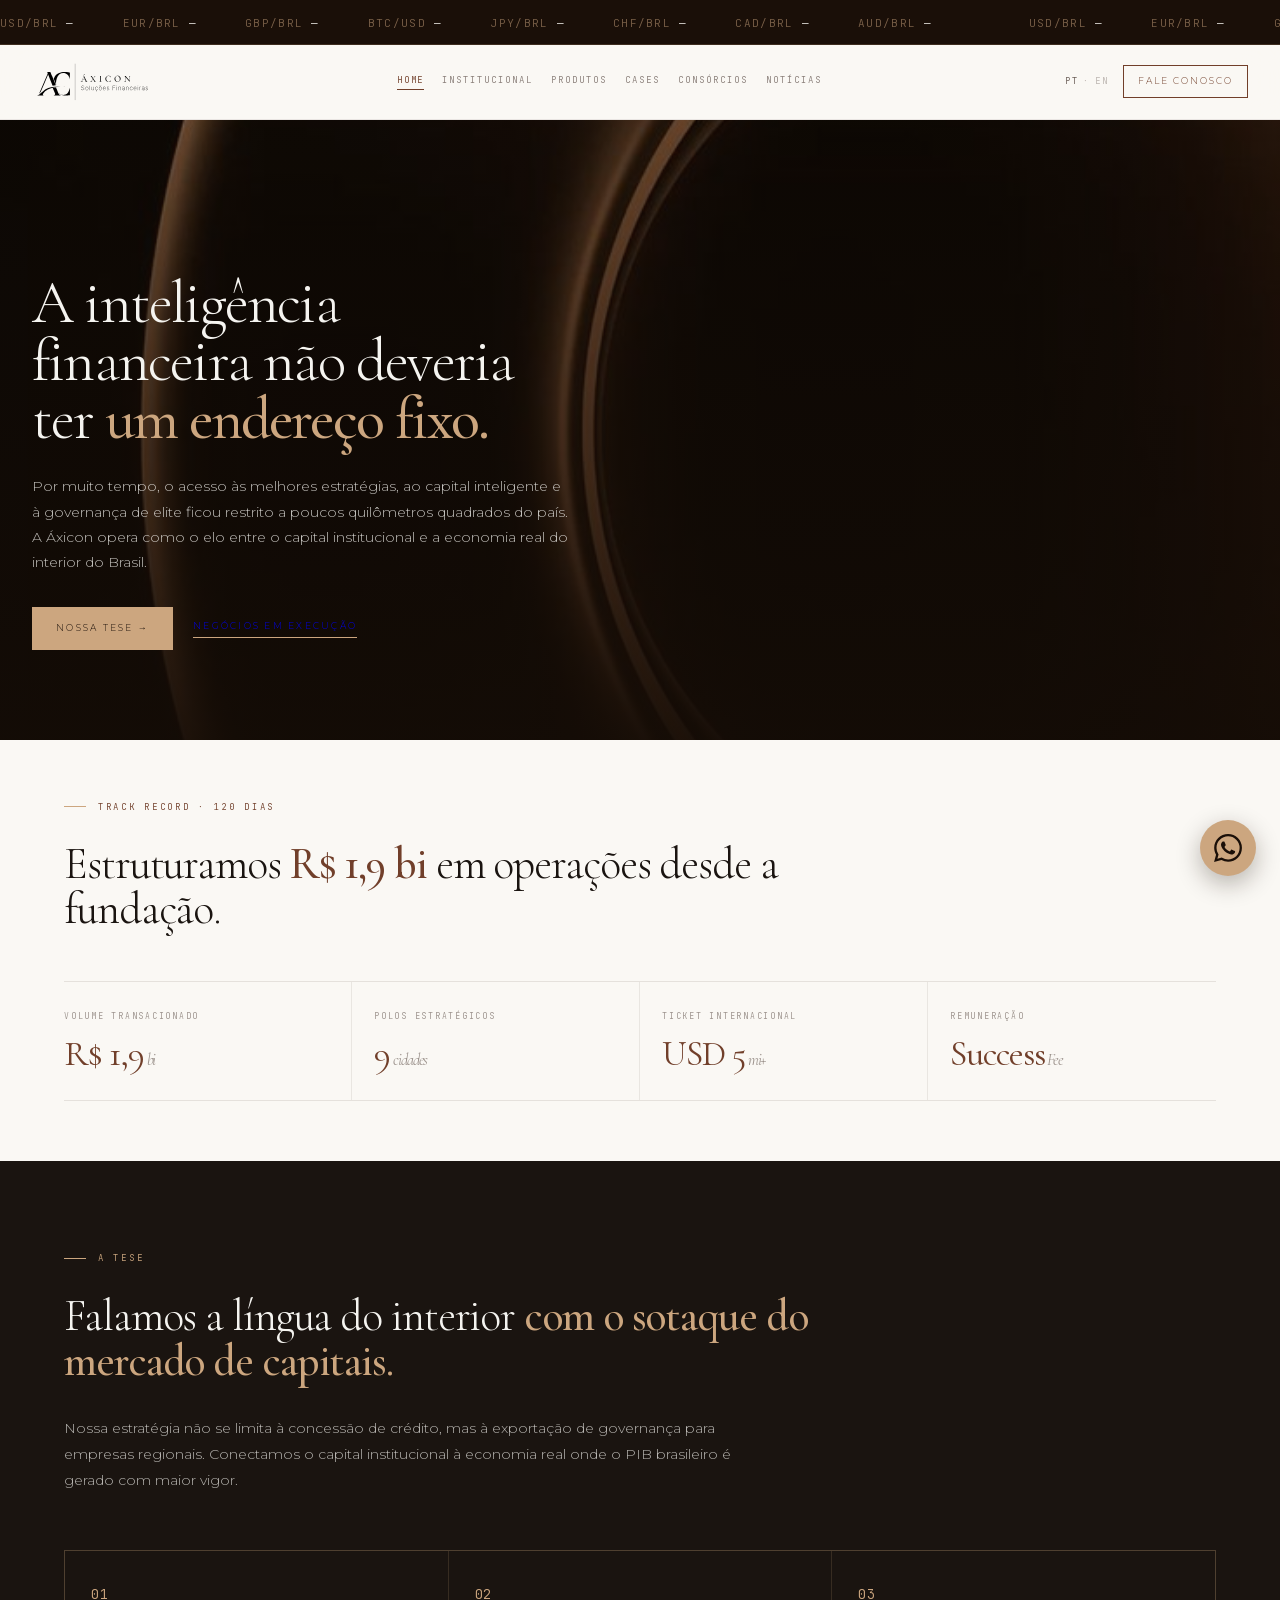
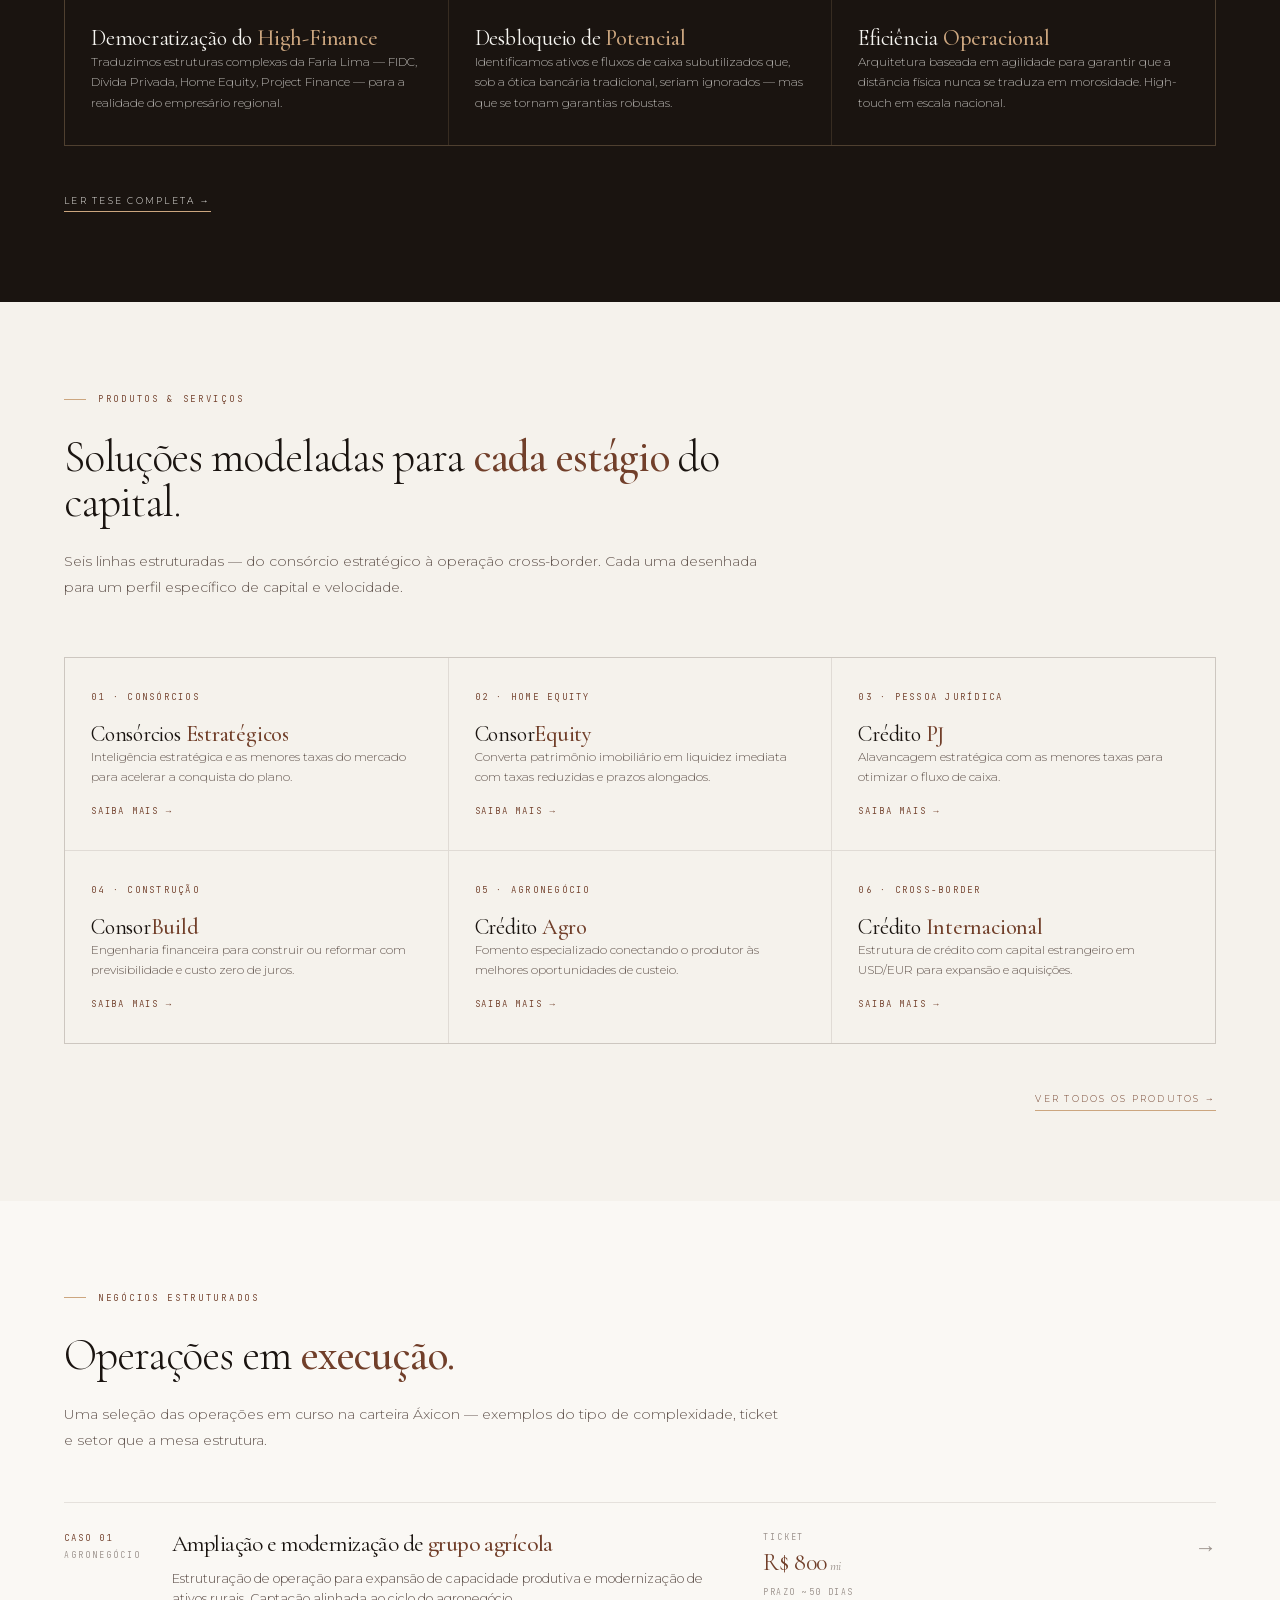
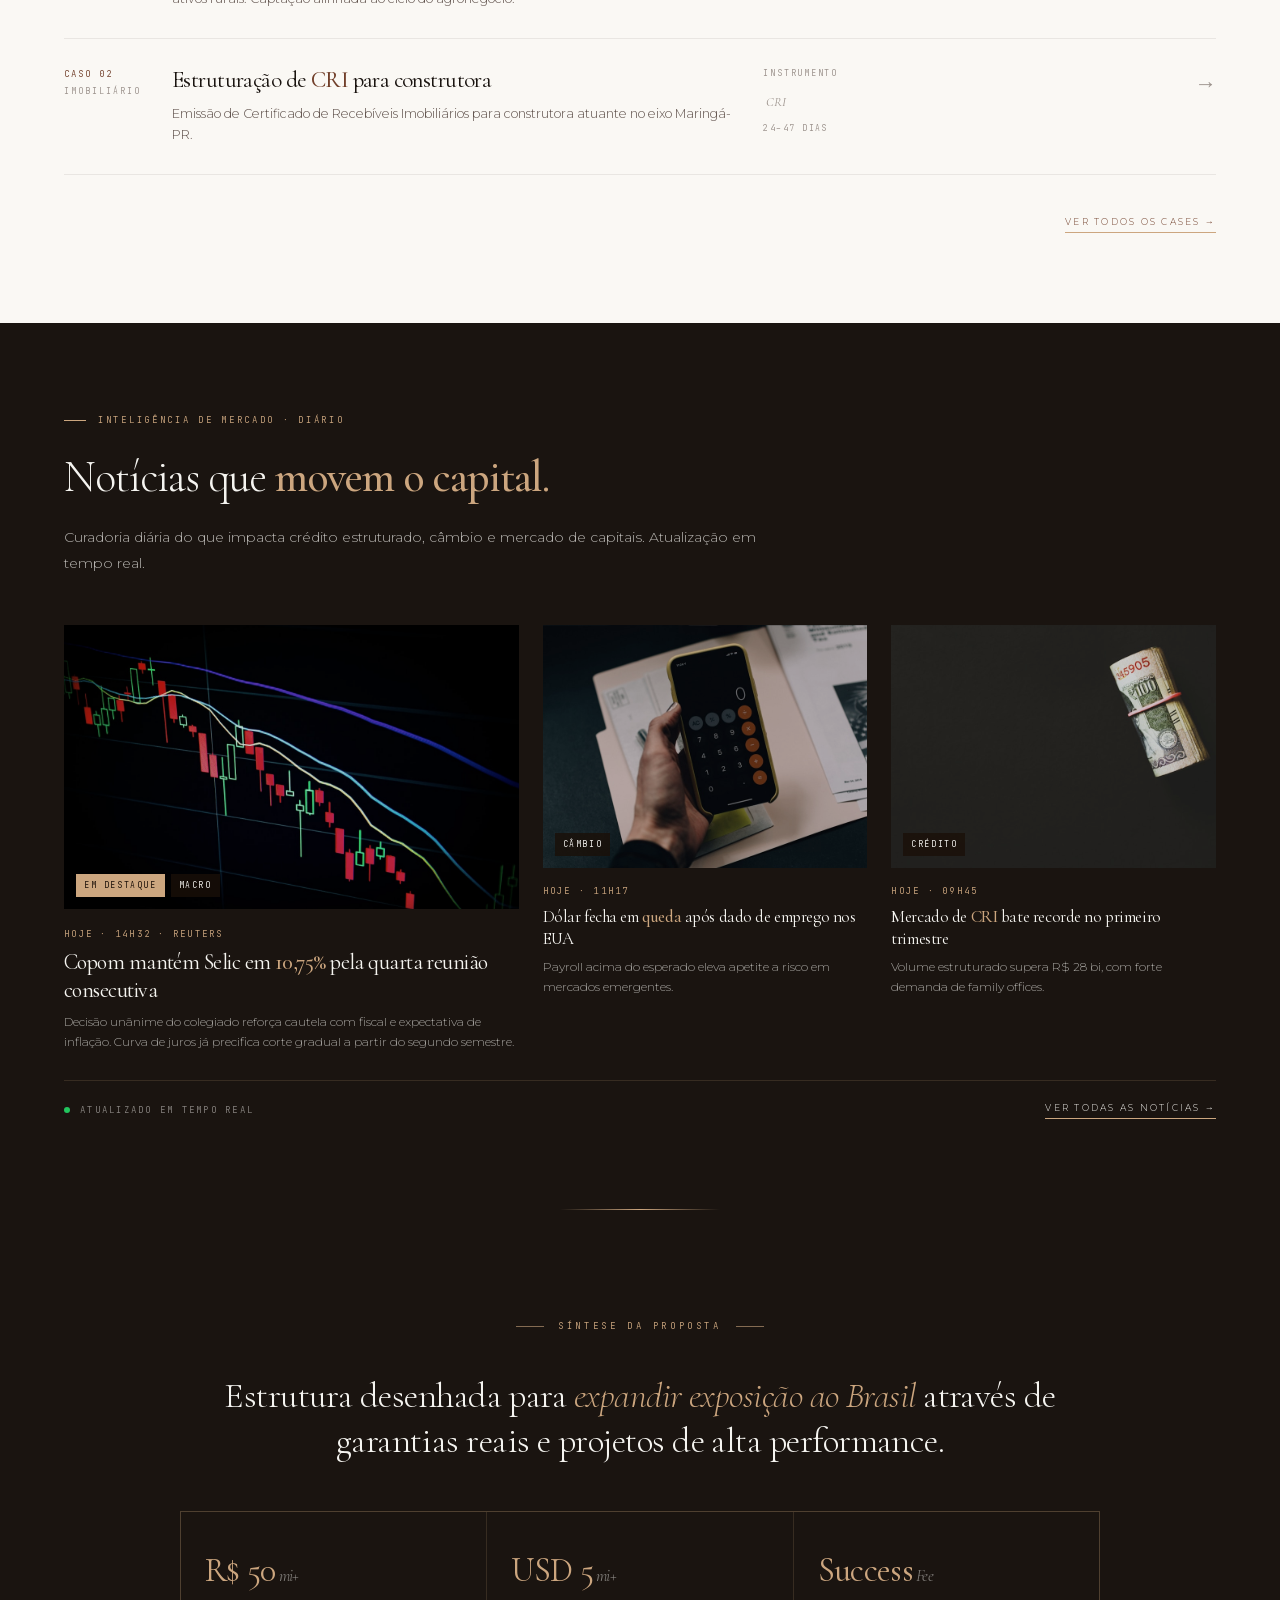
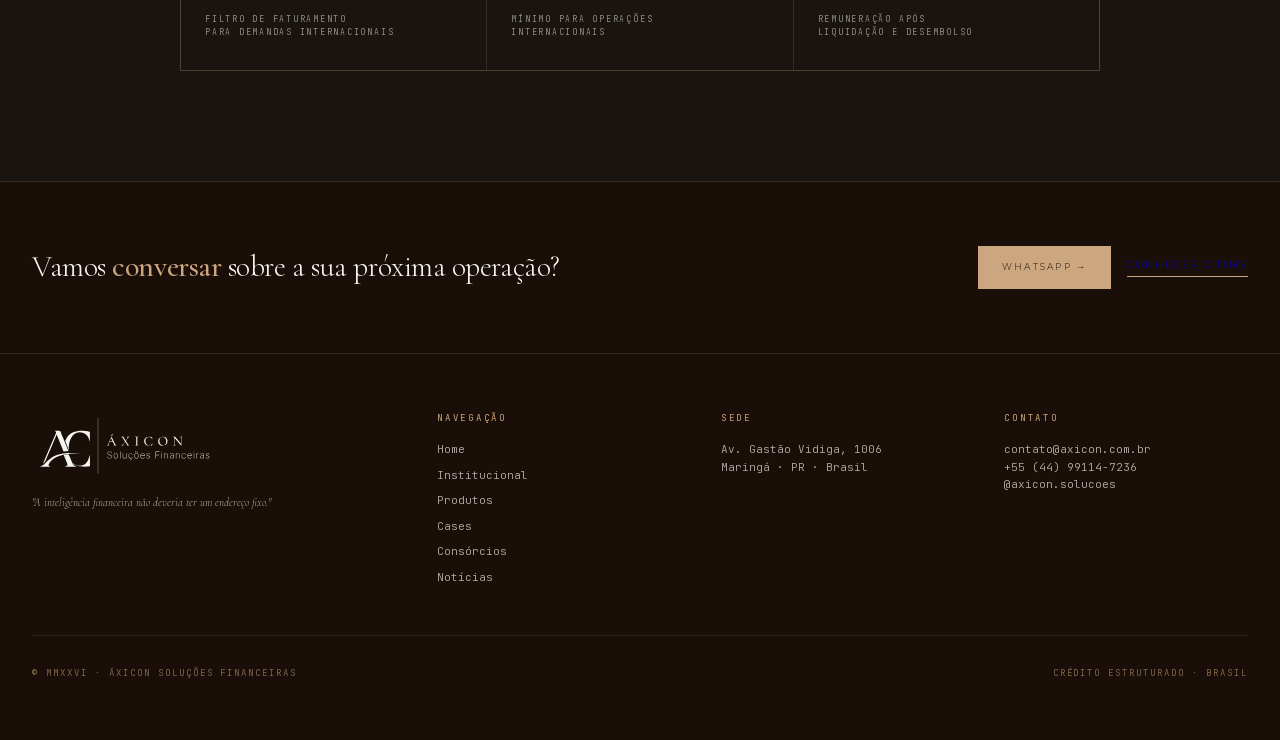
==== index.html @ 27617040 "Site Áxicon - versão inicial" ====
<!DOCTYPE html>
<html>
<head>
  <meta charset="utf-8">
  <title>Áxicon Soluções Financeiras</title>
  <style>
    * { margin: 0; padding: 0; box-sizing: border-box; }
    body { background: #1a1410; display: flex; align-items: center; justify-content: center; min-height: 100vh; font-family: -apple-system, BlinkMacSystemFont, sans-serif; }
    #__bundler_loading { position: fixed; bottom: 20px; right: 20px; font: 13px/1.4 -apple-system, BlinkMacSystemFont, sans-serif; color: #666; background: #fff; padding: 8px 14px; border-radius: 8px; box-shadow: 0 1px 4px rgba(0,0,0,0.12); z-index: 10000; }
    #__bundler_thumbnail { position: fixed; inset: 0; width: 100%; height: 100%; display: flex; align-items: center; justify-content: center; background: #1a1410; z-index: 9999; }
    #__bundler_thumbnail svg { width: 100%; height: 100%; object-fit: contain; }
    #__bundler_placeholder { color: #999; font-size: 14px; }
  </style>
  <noscript>
    <style>#__bundler_loading { display: none; }</style>
    <div style="position:fixed;bottom:12px;left:12px;font:13px/1.4 -apple-system,BlinkMacSystemFont,sans-serif;color:#999;background:rgba(255,255,255,0.9);padding:6px 12px;border-radius:6px;box-shadow:0 1px 4px rgba(0,0,0,0.08);z-index:10000;">
      This page requires JavaScript to display.
    </div>
  </noscript>
</head>
<body>
  <div id="__bundler_thumbnail">
  <svg viewBox="0 0 600 600" xmlns="http://www.w3.org/2000/svg">
    <rect x="0" y="0" width="600" height="600" fill="#1a1410"></rect>
    <g transform="translate(300,300)" fill="#CCA67F" font-family="Georgia, serif">
      <text x="0" y="-30" text-anchor="middle" font-size="160" font-weight="300" letter-spacing="-6">Á</text>
      <line x1="-80" y1="60" x2="80" y2="60" stroke="#CCA67F" stroke-width="1" opacity="0.5"></line>
      <text x="0" y="105" text-anchor="middle" font-size="14" letter-spacing="6" font-family="JetBrains Mono, monospace" font-weight="400">ÁXICON</text>
    </g>
  </svg>
</div>
  <div id="__bundler_loading">Unpacking...</div>

  <script>
    
document.addEventListener('DOMContentLoaded', async function() {
  const loading = document.getElementById('__bundler_loading');
  function setStatus(msg) { if (loading) loading.textContent = msg; }

  // Error sink persists across replaceWith since it's on window, not the DOM.
  window.addEventListener('error', function(e) {
    var p = document.body || document.documentElement;
    var d = document.getElementById('__bundler_err') || p.appendChild(document.createElement('div'));
    d.id = '__bundler_err';
    d.style.cssText = 'position:fixed;bottom:12px;left:12px;right:12px;font:12px/1.4 ui-monospace,monospace;background:#2a1215;color:#ff8a80;padding:10px 14px;border-radius:8px;border:1px solid #5c2b2e;z-index:99999;white-space:pre-wrap;max-height:40vh;overflow:auto';
    d.textContent = (d.textContent ? d.textContent + String.fromCharCode(10) : '') +
      '[bundle] ' + (e.message || e.type) +
      (e.filename ? ' (' + e.filename.slice(0, 60) + ':' + e.lineno + ')' : '');
  }, true);

  try {
    const manifestEl = document.querySelector('script[type="__bundler/manifest"]');
    const templateEl = document.querySelector('script[type="__bundler/template"]');
    if (!manifestEl || !templateEl) {
      setStatus('Error: missing bundle data');
      console.error('[bundler] Missing script tags — manifestEl:', !!manifestEl, 'templateEl:', !!templateEl);
      return;
    }

    const manifest = JSON.parse(manifestEl.textContent);
    let template = JSON.parse(templateEl.textContent);

    const uuids = Object.keys(manifest);
    setStatus('Unpacking ' + uuids.length + ' assets...');

    const blobUrls = {};
    await Promise.all(uuids.map(async (uuid) => {
      const entry = manifest[uuid];
      try {
        const binaryStr = atob(entry.data);
        const bytes = new Uint8Array(binaryStr.length);
        for (let i = 0; i < binaryStr.length; i++) bytes[i] = binaryStr.charCodeAt(i);

        let finalBytes = bytes;
        if (entry.compressed) {
          if (typeof DecompressionStream !== 'undefined') {
            const ds = new DecompressionStream('gzip');
            const writer = ds.writable.getWriter();
            const reader = ds.readable.getReader();
            writer.write(bytes);
            writer.close();
            const chunks = [];
            let totalLen = 0;
            while (true) {
              const { done, value } = await reader.read();
              if (done) break;
              chunks.push(value);
              totalLen += value.length;
            }
            finalBytes = new Uint8Array(totalLen);
            let offset = 0;
            for (const chunk of chunks) { finalBytes.set(chunk, offset); offset += chunk.length; }
          } else {
            console.warn('DecompressionStream not available, asset ' + uuid + ' may not render');
          }
        }

        blobUrls[uuid] = URL.createObjectURL(new Blob([finalBytes], { type: entry.mime }));
      } catch (err) {
        console.error('Failed to decode asset ' + uuid + ':', err);
        blobUrls[uuid] = URL.createObjectURL(new Blob([], { type: entry.mime }));
      }
    }));

    const extResEl = document.querySelector('script[type="__bundler/ext_resources"]');
    const extResources = extResEl ? JSON.parse(extResEl.textContent) : [];
    const resourceMap = {};
    for (const entry of extResources) {
      if (blobUrls[entry.uuid]) resourceMap[entry.id] = blobUrls[entry.uuid];
    }

    setStatus('Rendering...');
    for (const uuid of uuids) template = template.split(uuid).join(blobUrls[uuid]);

    // Strip integrity + crossorigin — blob URLs from a file:// document inherit
    // a null origin, so crossorigin forces a CORS fetch that SRI then rejects.
    // The manifest bytes are ours; SRI protects against CDN compromise, not this.
    template = template.replace(/\s+integrity="[^"]*"/gi, '').replace(/\s+crossorigin="[^"]*"/gi, '');

    const resourceScript = '<script>window.__resources = ' +
      JSON.stringify(resourceMap).split('</' + 'script>').join('<\\/' + 'script>') +
      ';</' + 'script>';
    // Inject after <head> so the DOCTYPE stays first; prepending the script
    // would push the parser into quirks mode. DOMParser always emits a <head>
    // (synthesizing one if the source HTML omitted it) but may carry
    // attributes through, so match the full opening tag. slice() rather than
    // replace() keeps us clear of $-pattern substitution in resourceScript.
    const headOpen = template.match(/<head[^>]*>/i);
    if (headOpen) {
      const i = headOpen.index + headOpen[0].length;
      template = template.slice(0, i) + resourceScript + template.slice(i);
    }

    // Parse the template and swap the root element. Scripts inserted via
    // DOMParser/replaceWith are inert per spec — re-create each with
    // createElement so they execute, awaiting onload for src scripts to
    // preserve ordering (React before ReactDOM before Babel before text/babel).
    const doc = new DOMParser().parseFromString(template, 'text/html');
    document.documentElement.replaceWith(doc.documentElement);
    const dead = Array.from(document.scripts);
    for (const old of dead) {
      const s = document.createElement('script');
      for (const a of old.attributes) s.setAttribute(a.name, a.value);
      s.textContent = old.textContent;
      // text/babel scripts with a src: fetch and inline. transformScriptTags
      // does XHR against the src, but blob:null/ from a file:// origin is
      // silently dropped. Inlining makes it a plain inline babel script,
      // which transformScriptTags handles unconditionally.
      if ((s.type === 'text/babel' || s.type === 'text/jsx') && s.src) {
        const r = await fetch(s.src);
        s.textContent = await r.text();
        s.removeAttribute('src');
      }
      const p = s.src ? new Promise(function(r) { s.onload = s.onerror = r; }) : null;
      old.replaceWith(s);
      if (p) await p;
    }
    // Babel standalone auto-transforms type=text/babel on DOMContentLoaded,
    // which fired before we swapped the document. Trigger manually if present.
    if (window.Babel && typeof window.Babel.transformScriptTags === 'function') {
      window.Babel.transformScriptTags();
    }
  } catch (err) {
    setStatus('Error unpacking: ' + err.message);
    console.error('Bundle unpack error:', err);
  }
});

  </script>

  <script type="__bundler/manifest">
{"9bed3dc2-58bc-4b67-a94d-2f59e9dcea63":{"mime":"image/svg+xml","compressed":true,"data":"H4sIAAAAAAAAE419S7MmuY3d3r8io/amSDz4cKi1cG5qcWtbi9qNPRpJMbI0MeqYlv+94xyAzLw9MWGtqs5lJpMEQRAEDvn99m//8Yfrlz/9889//OlLV/ly/fH3f/rDH3/+6Yu09eX6jz/9/pf/+de///SlXvXqKhf/+i9/+vOff/ryl7/+5fdfrr//nz//5W8/ffnjzz//2//4zW9++eWX8ouWv/77H34jtdbf/O0//vDld//tt//2Tz//8frnn758k27FXa5lxVr/KmOUXucH/l1m1/JiQ75K17JG//j89I9vMmcZS65WRzGxG3j5wZfMVaoGdvkER5P7jVfF4/v1eT1VT1bbpuXfRxGLVzqgl9V3DbdMK70FnqhQS/eEfFlLnRveMqWo2au4Fcv28O16iln5WEWyNn57zGLZqjHKZDvmjf+PPs/fR7Wnhy9MCbwwBHReTfmdalO+Y5Y17VW+zvMqky0WC9y038BDgHtZTVi+emDP5wM76r3f2EIA8bqVPt/VK/7+IX2VJfOaUmTIh4xWrNs1Fir5kC6lsW+t9G639JaDIWWgs31LW0u3+cJW1OV+sBcdneWTuJeG1nUpPXH3fkNJ9+g1DA+U9S2s3kud8xFm70dYu1xlnrF4QQ7VC3Moz+vzVfW8pXvxlkrcIbhHYboWX/IoVBf2bOtbb2VrH1+ubNfRVl/nbZb7LM+7PorZfKr2fl7mp93zZfzf9jS78f8pdv4++tPBB7L/D4R0znspvFNnCte9zLdwvWdjITO0Vmro4Vz9Bo6ne3EMrc9iVBUvS/[base64]/jSGQUg2Li8Jmjwqrccswzp1RIYsLEJ+ApbkEbXY+ahw7ZyNHDXM0sp+VaxWMJWoYHPcwrQKUhhUKNlrpYZWdD4YN1jImW9cHHq14H71KeWAyhGi/puB/fFPRYt44h/B/nYNziP93P5PojfGxN3a5nldjpJ9qYxqpWJG2XuVWxgis/VLx0jQeR5+BbWqYQH7dS/cV82x+gt7vN9R82pvHrOvxuMggdpcPraus5jD30FrA6u2alfNC62RTYf3RNLQ4oC65FUYacHIctHrpqwH6wMNWunrCG9DHp1JXvstXD5I57xesK5/lq69KP/B1d9ZfDe8MSn3M0pqw5bXxc1hXAE1GQnYTUtmlrZbp67zbpFhAqLY2L7XqNebN/67FljQvzcZp4wPZgwdaPBuvRd9PhSGZZkWOoC5tWvogxAg0LSp8dnTUK2WFFCe/KmUsx4BkuxOhjw/q+ejShZGtbJJSD2YttvqHyiydSmalNqjRSqWjgblUa1GqUazTqq20sc46rSqlDj/rtKqy/0fH1Youf+aAGkX8LrfVzhR6Qc6wF+YMPK/PV9Xzxmedcwd/lzIt5g38K2DNebWg+bJK3+XVPjAz5lq7nDNJ9jdnTFNjF+drSs8f36CTpwFYvFY2DP/3V6NfmJ16YfT5vJoiqb8SGfy3x4xc1P/RzgKDCTDczwIElV8sj+UJSi41h5gK0bI+gYv1oW0W6eNaWlogqMuiH/cB7en5sAv0sOXHlH4LsNbBymk4DoZN6PeDe9iKJtmY7EzTst6dbWjkq7PNStN1ZPWCFOULU9Tn9fmqGs1Wzrz4uzzDM6PJQ9ejH3UWHevRj9opn6Mf1cucL/3CVPFn6FMlfnzTtkqdei0poWWYOFNz6cBgNZhfpe3HSj2u2Yo8oMKS3xtirnOV8TLC3tFqiJUq49gU0bL0sbaibGuaowfRVj2QenFefVX6ga+nkaK1lXEMKCwPzIc/1jan1ra2WmMVyVKtZYVJ47saqrStLabwWLS2ui0h7cmQp40PZA8eaPFsGlD2/VQYklHZy0aUtmKwxatUibY1IcQCJ7PM4VwNGyQzSofNlNJkcnw0hnJ6/8Awox+L7urHe9R/fFNfZXpMvoZxPzg8NuClgeGCa6+lLuV8gUMFLDMm9xAWdw1dZLN7K81CV9u0G7iv0E3O/Y5Ov8xx1zLs5ZJ0TGP/VD6zfujaC1JrX5jT7bw+X1XPG58dLZ2o3spq45ku2BjZyxxjuzD9mW4On9Gf6eb6+X3Htj+/6VKqrPimt7L6/ntLqWY7X5j9eGF087yaUjjVppRcS5svo+R2yillNHnoMwrupbXXKDk8uWcQ3Usf4xlj97JqGGzsDNR7qU33BumFqUPfZysTyp9/xjYfWpm1YFuf38RHEFSA9mcT4MHlw2jh1v7sALyLjvZH/+CJ8PvR/T1zUjp7XqXwTmmINqfkgzhfH8jZfF59VXoUYFsc9Esfq+GjVNdjU1J7tsXxWWZ7la6youV8F6o3H/8uNRYWJxV5zKPzu40PZA8eaPN6Xou+nwpDMph88/H+etullCqm7hpH5pjZMUDVOye6qqbHTdjw7ipzhBVZRp9O5do2ZbYczAPXtO+pNT++Wa3hFw6EAW+rWNkl4WXwQmbsrFu/bPv0EYEwxqCEgkThLIbN2eR+0uoqQxgqQrVo2iRY/bIGeyZ0TeskbM5euvYbUFiIrR9Rn9lJQmq3eP8AWGIXttoeLyZUj0cnYledO1vArp3QJh9GcwGjCRqP5jfVBitiP2cZjYZ/hRCs7d3JBQHm9oCqsMZealGqCxKjiIigCnS6Mbircc3G8g61WZUexYwAh84VrgGXhFsRIBW9EBtFITbtfs0V60PCJWVovw90Rsf46mjX4jChXmwhWo0dNz7r9MX48qVLODbQEAQQdVmpIwI1sGKrZ/[base64]/v2tn4/vpmdKC+NtZlyjUh8mdWMWo7QJkW1EW1pcps6XcPtx5kajS9kI1AplTKo5NDYeRvczdUhG0TZTCtt3MJMe5CijnvDuRgIxKtIK8wI+5sqFQkxSbRbndHUGdE5U+zDubuHddMVUc/FoJ5ZhKixtEFZzKnuW0IW+Yq9PnjlDm+XukJfIVzMJ/cIs9Fy3+aTwsQKZJdhATJmEtjg3vi56dEIxMmbYLxhsgAxi1aNNm0oiAreB3rpLEOMYU3MrMvoCwtFPGC7EVdeEaWl3YGnsOPMmDtukeHptIbmcKNifNn7/fYe/0/6AYV50jmwArZSAehCorbIh3RGNSEumcdI3Ph4mlook0fEWGOO+6DGYh6pzCPNtbAAACGmu2IDfaChc/eBLfsI1+aasxg/Aod5dq5BGLLVuf9krcZhhZPAIcP2HmrjK4a+U2nmZTYRnBxpUMzLTEB1Qh27TGF36XB2ThfMhynRTO0cumkxdApdgAoonyVa2BfYvZEV5dRwSn3lWqKdy+BaBao/YgQlVEcXnQFOR2uRWHS4HTG5Y3AwZuiF6jN2n0b2xzeDxCoF0Kp9GCyTh3vzfcdB9h/pXWG8oc6eyTYIAytxz2UAspqzzNrPlsAwuftJBl6GAbQnOQjc2qfiZif3+obYz7wxh3O/PV8Vz9vgd7TID6EBPuxsq4Cb9LMtgxD6ODmoD5uI7J/y25CNzQ7F+1JWlay7lcW6IShs/86f51PlJ8xevDA6ud9MEZxKU0ITwfdXMRKN8yVg5EDmawCwH3qNT4zxM34bc3y/x9j/+ObwSZedNfQTnvMiDpHSpwKunrjP2+EOS5iVeQExcjRpPQFDCbBiUtGa04rSZMxeWuWkxJfQAZSOcATZX6GSctYgZbWM3icM/5TSu+ytByV74s5A+OyrcKjlluaF4OS+IKzj8+pT5we+ParsDdvWFMDJdnZ93sfM29Wxx2O+3pzsMSCmKczYiG/BqUaVN/XUJP66TmU9NNiizw1GDApOb4DyWPtD7DJWG6UhQyswW9aOiHPEwsmp3j9+pQD/SSP4fF3H3f0+FcvD/iuE5P1yjDA/AUsJ1KbkUN4OfR/sB5YOh/u1B+tyOF8nmQIks78LaZo4dC+EoXtBiP559anzA5+O4CHkj3Y98Tl2wfreS1NZ29w77S2GXQoHW/p5FzHWZnun7cx0YPj4P7524b8ar7B9D2TrH2jxbH6N/d71hVBaoyk6hdGyDIQciHH5vodx02z+15//6X//65ff/fY3INF84tIMOLXrasgyZEJ0Ya4iuzCdmUXtKId31pg/xYa3KfzMcSO7Ksg6yCpz6RXJRiE2w/OYzmvjG+yC2uarHBHreL6TwSClwdBoLXUoCRWCMJlWTnxkzbGJQ3tqX8RVJNqH9oBw0KL9iK4AM8tOd/IFrWiNpPzGqw6WMyiuSEbE60zaq5dlzucnlhkFVSGS+MwTYcHujTieh5sf/JGKSKIOphKB3QIjssHusnxGAhgRRQnsTF5rUawVCjvrJGfURbjG+ojMN6SzytBMfaN5VmnmMTpcLQzprch+N4TgrJbe1w3M0TLEVBpH25E/sFbMlEnwim2bMaBFekHH6MAlQn3Mjg/iNYVYEfY1LV2R/BbG9JsZw7vAZGDAJdf+Cc/Z7wfDVRwsj/ZAPMlngDbZQsQ9iBHY+nstkQVnEs+xX9boLdZOh9ApnNXxsJQWHIJJgAGHYBc2eYGDmDNexVKaxeMIWnBcoXbwh+uiXiw01BtnOckfUHNHFEZJDlEKYnHXAfLIgJraJDkNWFG/jWLLg2wCvbRe9CveHgrtQ9hP+JSggw5nRlhLa/HV3qPWSSYEVu34qqtSO6F1aFUdI9hJoJ04IiehfCOkicwiZDAx2uiU+ktGxEFGQobplCPB3+N9CeXTqF1Xu4/psFWWG4cLuXhgxVyA8iGpBJkM5+Ay6WXgDgXRhSEF64wAP9iRxbjfGEpJ5YA6mBXVqH/[base64]/ykEO0nh/UjMW8imonqy2VdbIRaHnQGXr1oqBRnZH6f7TSjA1wqR8WBEOJJPy/liNkM3XXONA/URUo8Ws7uBSepi3wKRajh4KvTA/4F5KKHwD5QtcyxUTxGBe4eiE/mIAR0Sroa/LNKiXGFADc8VIvUQYD/q41hsrltD7wY0O3nkfG04owK4fa4Pc+XEEQrCO7qZpL9VfTcc2s4/7dA3MghEcVHYdAZ0Z5C6KJvANOteCwTrlWChf768aGeBd/wJnaT3fR16Q63K2D0Ef2JZsPOLGMPTs27oE+3zPrr9gSmbDFNx+eQt2170Fv7+9B2a3bQ/bbvsZ1uzbGfbs+1GLT2rz1iM6IRQWo2CeTgn8eAnLN7Cszgj9wuwK2ldzVVz0/dA+BAFg+PAv8JyhSGwf+sNVEJu3RdmSA2Vgao4X3uLaGHHDfj3vI9Y3n/p1FRmTY0dKJ4IZUDS2L4duntbD5fF2n87BEGG27s4rqHtvTSLmJJMxX+XgP77fRwhJXvVDyvL6fCvdXq2bMGH6tB7zAHSz3Ttki7o+vT84pXNwSo/v90e6qB/929LH9/U1OmjfXrYk2z+ewZ3GfNcz9tn9oxufdAf0GgkfRhjb/[base64]/sFWY5m2UE8vsjPxbcmqRaV6yT9Wg2MPR7aBncRQ1gtLFxfKN9q0MuY/fqVWvz4pjpKpacXK51qJlTSpIFUJojXcICUJBKYeZpEJMU0Bj3810EaCS3wIocLNBKrIUvySJB9D8/MIS2s4x5TbJFns3FMwQc3Zuvj/djGwBVi9S12PW7K1tRtEnqw8+BBcrFJCgyD2liMxiKdTjQWL5uoDymts7hdlI7Os9gpkh7w/E45MpXpXDW7FNupFXgMvdXS+8f3VC9g+GTAE9JEAiIX4w75mEbUTQdp9sC6YpeHlR7Ycxvnpl/xfjN+ZoWDiNwtIMO5Oor6YqtI31YQ5TDGUNzHQ0SvdMoxvEcn0jBDKtPtVW5lzCgf2ijVmVK26mQWrRgE0jVU4oAL/[base64]/CmaIK3awbIdxFQWrY7J4cDAsdXNjh87fDw7OGt+Hk+HRXg4e1yfMwJ4zXohXWgQBW8tnEcHzPSwEMNhbGix+PM/Xe5nUhcEdB3uNuAw+h7HXkbrX4ePwc8LudXrpwPF853AQU5dgpu+nGNm08RqFoOii+jFDGmGtkWFqlN7k1OpB9XSlylPVYZ+A1T9+NWig74Frb89yARqVvIYdH1J71nPX4z2D3TRz1w/vWjP6sr1vYBU53rnaKn0vFjDmOV+3d//gXCwObmks8/3cFp36Y2dxPp8bj9O83Jiw6blpOd3KTc3p9l4Htlj2OoEtub2KF8n65/UOEsd6qgclsMrz6R6M9dM0xJjSs0XLGdsbZ08EbKJnU/TgFMzBKbj9/hbsrn4Lfn9+D8xu3h643fwzsNm9M+jR+6MTn3TmrURpQBGDaI/ni/paOkXwjEn2ano8Z7Qn/S/41eSRweVKvxvNj/hK+OXsznj8dnSXefD06x+8xbVx7Aue92PfcOrPfUXw2NbZd7B5qmdfcpqf+5bTvdzXnO7v5fUoUy6/YC56e5VbZCrP+0rf8ak/6Ezn+6AStlf7EOWkk5Htx0RYz64PmO/v/h+c8jk45Yf3uQtN+cJ3X/bIH9+v8xkftE9e44f222t42b9n9Hf3j3Z80h6ok0RmVlvx9cHPI6lIhklwLLGiIUgEt4DzHDZRkNcK+iafF0T0g19LogM4z0H2JK9B4GI6pc/QaeDgtnZ7leMsYkTAOlw+0gwihDXhvWDhyQjXgkuLs4MjPo8Im5KlkCGuhuaDpJR5j+B39kDwgQAXliNkQbB6YhkagXGsADj2xJVnOKB7FRugwNRFpul3ObIkNYSFuDowl0c43muQlRnxPAbgdGctBEcYQ/Wp6hBG++BM2bKAJiM4PqP1Hm9zs4ePuxJLjRTOGEkB5TgK3MYdOccwe+BIABGz65FR2eUzMy6NvCcyY2VkfY2CtRkJodac5S0kFWoRiRqqDWchjGVIxnrMUp6QReN7qOlqEYusyXkG2ZVqVqO8zRDV5CwxJPk3jiWmz1c5dsapprMRx+qFVSxmFfw6tq/rM6uwBcpZ9syKH98UacUxn5V79OBgbys9cDRrPhs9HBFMo0zXYUh4qR4xMUWGRTKo2QK3+cTWFEF6DasAvh9wpBg8rMTBiqzs/WBM23ie7++t3q5/b/XwfbVnqzd2Qiy3ejjH+drpjVj7zk5v9CKZzqS4cKDS/FnBcc5M9VWOjEms+DL1UlCDLN7vcNJ5uj6MODc94J+1WOI73O8pTHuieTqFnD8fucTDKiEaVGMnix0jMA96wd1FIGSCKBUJOQSdQAusI8Sl9Y2l9Na+Q6w27SvFVuU7cxN1fcV3OzZd8S/rW/BjecQ34qw0+qe9s/BxpLdiT4cDJuhu77HlQzoU4hg9pI90qZKzHGsWD92R1a3PGnbEnWvc6HFi4JR78YxK83sD3NjxiG8o6+UeE1Z2SITEuRcLbTCNjXLF9mY0tpPiA9UX+cnM0ShcFmCuUaApLopPJbQs/m5lsF1wEmOvhUQavsO0K/aaoHwiLwn7iL2axyzqlhFmamX2g6E1PO/Rbw+WL+QwXlvNM2nTUwIb3t7lq8we1S2c89haiV3c7NRKyUkrcCxBv6jRHKRHqaW59UTmDTi0gvkWakXdW8/ksPLQrE1slT+glV5lZyeppaKxtIOUgue5eGKXqfl+5F0ZrsPnVrbe2LqVvVUsRjMDA46oCR6vwTHDnpMmBTROfZmwTyYODH/NcBA3cR9WwdYJpbY1bmCSi7ELc72AI3cxmFABR5YELOzi9CbffYWjhcCwkS6dbjsW27WKhQ5jyqxZpoeKY2O5kgAHDYfoQT7ubeNgl/fxKvcMBTkMDMnJLdui0OilkbHXnmRl4TkD9gUz8mAcSm73gyOriPdFMuPP+pWUfBoEVbKH1dIeY4Ysj2g8AgUYnNVJN2PwwT7Qd4raBEGIkJWHeUeUm6Ku4UQOErdhHxsnlisPXywqiscxCdCGe6TExF9w8MD1g5Etj/KaWwLoJ2nfI3Ywa8RAL9s+5YyBzpAN4nZorYTi8RTBWsFOgKJh2pBh+1K0NbgB2UvpirsInmKL4hYeHiQ/Y9KCiwCWNilw2E7BY1xxCoKTUOM0xE4PTkRIFryoWFndlSPpGc9i/[base64]/GGG2wfJZg7fTODhStPqzcC0ps4aRACER7bGMpeJkPKcdTZbh4CJ1SzJ0INhsrX4w/ZJjRtJvOVYnymmjRvo9GuKuLcxKsxYzwzMibTEvc12fOa8eA/rjm0ljrkNOxglE/6H9e+4Qvppg94yEE3YWKMcKaN8hwDlf5S5fWRuY5EjPr6g2UzLG8Ys8VZbHg+nSikjyrXXjy+jj+PHoQXpeI/YT6wYajOmAP9pZyqUZDr34J9xaPE8Mh7zpdd7H5oUs6awd+0YdbA1jb9jIibI1xo3iCvZmNj4gKdjkD59ijWzheV3DMzjVayjO+Xz656d5iU/zHxzd01TM3X2NC4RSOJpqt0WnkaZ6ifaR/I9v4MejFoyqe+QiQfkXHLDbQ+g8Kv89o1jEY66bRwFquMIIoQLPXBkRygUVf4xIyizrJOr3zTxcweNniFYj5EuOv6yNee6BO4ldDv6M5/uj8fxFyykysTh0KdUz3TGFxypGzoEGC9Yjb0tXE49joYzwzuIJjbD24agfiGXVZwiGdzlNTgHD0Pe0OSD0tDjjwa0C4vmT7ZPcKoyFx7EH90waDR4nEUnqYRs8LjG6b3xTPtNf5diZpi+ujbhZmKQaJzE0mYmwRBiOEP9guAiY55PhWHS/MYyLHZ5ZXaoCJjzW3s+q8eObvXeaY92G62YYBw7KnOFSHJV06/pl8JlnBHwwPHCpdWW62S7gllw0SAMeukUKeEG7RlL/4QpUlNfkSEy6wA8GPRnPb9yZ7cX7jJYhQwpHBeSwEbjBZ8SdOxbBL43PL5Ncf5yts9kPdwydqRGKVVP2LRLWyl0w+z7OviNkI4Fttouy42qJW8jQeYR/Ajccuxi8s6hlSsh4nDlYmNB8HLeUiIhPzAzs0pLw0BoZ6zLDpcNaCNxjKVSeEJCwUMYtJDn03DIjXwWn64W1SVh8DNj+O3IZK3jxOV9wyBOY7gqykXWxUZLTbzi70DL4iemEjWLzjW8KZAdDWY5Jm26ytxBouOTSKP3eA4LUxNFIB99G6BLZlZE5/cBo6rK9IeBgY9/CudD4uLT0wTl6chKjw/k15qKwtq5oi2QMAQYLba2RPObuY+CelVzaYWOx9+tPSIJjPZ+lHWNt41W8Ik0IM7dCcCu/RjMAuooHRgSCo70Cr30GwiPrazzBIzzcSzMzObozd/RgAOJQA+kqEW/hAQuX3DtBtAgoZBK682TDxgic5EIemvGdOcg2iNvsedBlJek1mmY+D/3UeKQ/pnzHsIKZszKzxDm9YmlGqBdrG7bJVXbaipKjioF0QknjjMzLAH0yUGGx+s74wgnlbVvjeMSob9Tkv+JE36CvE9tsHiiBoZez7aXKz9gmI1IOzDQ+ttEWM6YmqZentc7M6mQ/P9gKFlgYA1O+xmgrWQR7RIOX6honhLwFL7X7oJgT4pSo8TaP4Gjjco8jVXC0O/QTm6dwnauHcXGLPAmO51HKU/[base64]/vhLy2Mvvf2l9fKFVqyCx1dCyMLslDu27bMfX8mxu5t6fCXHtn2O4ysBM92dvpLXbQLDWXJeo9WOswTMu4PSWzr45S6hztn9uEuJj7sEzBx4+ktoo0s7/hL6wHOw219CH70//hDuKdjyg6HE/rfJq7yTGn38JWzvhxx/Cdvp2h9/CcNR/fGXlvIE6vGXcI+Utsdf2pqw/aXPmoEDVTPyeRlecPDp/Ik+OAh1KidSj8M/[base64]/iruh2ENygtkuE8eVefBMd4flHQsjMBYh40FyKBqsrEwYLyqKNlYwGbrsLEeHGysB8dIxvuHjMXqk4YU6qMZvwkyFlpnufSDvMHGJwESdpadS20ePL2GpfuQrx7ZZIQcsqMx2OUC5/[base64]/JQODcxyEXeODnVCCENhGpy1QgvoLLAPLfkwoEbpkpQCrwaS1Tgc5Iaj+pQKf3OU4qEMLw2k4qEMLq1U4qEML03CXRfB1hp3WDkawv8wa3p59MIMYuwhEpO4yhrJMJxNCPXI7pLeCsT18nEwhV6XYSgYDa/SQCiU3+UyLw+XskAqlxeWYHiUB+Zp+4w3FdhD1VTyLQ6VD1EyY/3cgwulNa/fiTkIL1J9P3TNi0cxyc8ZRTyu1kAo9KZibQGa2Ukwl07hH8ZAKpokNOJhCjbGnokAkEDpJqZAKBVz+JQGqonmOK1Kkg2kciENj9bIj4drYOiUB+TexkAtGakWcfkAlE63maNjOB6C1XyMwEQhrY0z7m65N5+/HNEZQKWvtxtx23umn6nFGOBzXWm4wxA1eTEwjFg2PYCZQCu+0wKtAmaSAGBswsVwZh3xhB2oMziHvezyDvqT2DwPx6HydIzNapnyDyaX0GmX1Tw17lS16vW8TKTvUWnu75POzjeDUv8Wn+g6N7eN9f3bfwXFM4cbHRIzolc+UR7SfR//jmfXOSX4OGYKzEFql2QoXHhaBsbpGwDHcLpxYuPZzY7oftsdRu77xvBnXCfHf4JhlAhgXrM45BBb6dF4P3T+VBYH8wTzW8np9LX+UrCHDcZDXilhu01uZ3tNJVbj4nYSkdcw6nH1ssGw7x4zvJ00cAie3Ifc2Ixz0NJ0wHMK87C3yjmzRhp7xHng+GGWt89/TFwTX2G0JcFnFweLMUqiXnAk4Ifjcj48ImHALbB/dgSTFSHhQMWIAN4VdG+ifH98c3R2ShthMhdl5y8ARoHFea5yFrRIgdu+s1doTYR55PyAgxcBt9R4gdkYSuJ0IMzD1FRogdTKckOdA0HhwR4gdHhBjvc9JlhBhYlp8IMTBZBRkiBmaKLUPEaF6QJiJEjN7wRpqMEQOPPO9A5wi9z7hMPJ/3xWWMGNKjs5gxYkfgT9eJETvCQJmqR5DY847dHSV2kDysnSgx8LB+wsQOUscaJ0wMTGc048TOe/rkxImBmfLMOPEbv+PE5+8RJ0a1pM5knNj3BTsZJ3Yen9vBVvai5a6ekQrGtk9g+KZUNp8C5ZBa7jQRKPb8qYOMFFOlkl6BKBUHZfQTKcagRSQ4IsXOHw04gWLAkdc1wAPD1f5qJ1BMDR07Toy6Pec14sRoiiSXDHFiJ4/lCRQDrzxyS0OJcOd8crwc8NUfd3XG1vwpl1icM1IMvPJ7CIBAsj0Dz3RP53ZHI1LMkenzRIo9r6TLSDFgBPgjUuy4k7LpiRQDM26YkWJgnvnLSPGDn0hx6saJFANLbXcoiZ9IMbAlfwqRYufleeNEioHp22akGF3fGydEioFrshwRKYboZPiJFDsvjusvS/TJUoXp6k/g76YampxAICocbZ1QMT6Y5GZEitk+mY9jBKVf80SKgX22EymGHGrXEyl+5lZEih/8KVLMKZppJV05okNOpJifSROBSDGnfPUTKkYzp55I8ZFqRoqpUMtPpJidpMWLSDGlvOaJFPs+qZuRYko9yUEIFVOIY5xQMefyOpFiz58mikCxMyU2T6AYs2vmaQf2FUxPtR0ojsVinkAxsK0TJwakH55x4gdHnPjBESemXZATJubUtucsGRpHj2i79bRCD/fmV+rz41vHncemh7LWq2WANihrwJL3xMA36lXj/GVS1oDd16asAXIpTMpaB71j2aGsAbcdevK7I5SqY3PWOi9rfDhpnfeB6uGsOW62tHnKfQ2eCNicNccdff1Q1gCrHcaa4xJDPYS1A4OvdmDQ1ZxB7cNWQ1X0XZKt5pvDlGw14DnlsNV85W/[base64]/bg4Ko9OLhqnHzdNlcNtYejFlw1YBE5XLXOH5TQw1VDWyMGEFw1dM37oaqh500OU23PliSqQW7nUJJwVHytw1MD5h4meWoHJ0/twcFTA+bB8uSpcdj2XIUVxY/j5SEkZNDRmjYOTY3zLePwoKkBr+TcID+Erm0MF+SxHOGiPIZml0v8jEbS1CDKvlPp1mJS2GGpYc5oBtBnTKmX0fwvLzP785/+8vvr7+2nL4IfA6r9y/V/209fmn25/i7vPwJU+3L97ed//+u//n7Xk/C/588XgibStKF61Pu+K403rEpcfd2q3g2/MLIW7vDsnJo49I85gsu2MfXxiyq8Cw32Q+6GWwAwWIIbffrVmhYEAcb5rQJaWeGt4zfvcOYtiou+EOmiuC4VodneeMcororjHn3coDRIXhM76Z6XwWS2RuoPsUWegcfpG/ACcEUp7BcuecLN0bh/zK6GX4wjxRu+JPACLedWJmgGceUlybQSrc/4PRTEi7A6d14sftPvOifk5Yrf71LeO4kbq3hDIJYePK52TxI4xsXfcZDFO3W5DsIItriWHhedOS8fnDfvHwbuJBGBGosLs92LtBq/BlXjfnyM1Nccuf//dXgN+4OpV8ftOBhiLEwXTTA5gviZsIUhWAyASI/TGcwDyI3yigHHz7Ng6FrEUttOp2LAGy+IHm3NDzzHC9yxla7rxgVGIEggJ8P0LFd+/FjCeP///vx3zHzcMbsgkISY1n21u4F3uuLaZDKjef1paA2Otf2qv/+AgLCsY8XEjU7VKSBuSsZjQ3H1bRtxj7RLLNATVznZ19awUM+b/2J54A+RrIsY/s0MO0esLB7dbgoSM4fHdzCj4qYnNJ93AEgN7hkukuJM68zkNV9xkQTvaYzFju/xatZM1uq6MTCHuody/LiJh3vGy1v420hhZaEVOBxGNwRr7IqLpxj3nJlyxqnyLaOv+drXlN0/ooWeZlaQ670Zbh372Axv2xzUL41uO396D+LAz8AhPogNoV2oR7DIwFHDJnlEwhNXU/czJjxfiF+z6nxAeKl4EfQDIQ4QpBAJgHvLCJrdtAmeLAxcd8zLYZPqCPetpfur5Gl9sD/quz9fs3//gCCwXKXTof1uYEnvo+LYya6R3BKJq9jytqxh8h2q09rgDOAQBo4tIjrvuVKtoB127PAbRU0Pk9sN2Lv4MRy8TloLNgoS+j6n3Q3XlcNqg1/I+dcyRReshkaWwdhd+Bo9+i97jt+6/d3/Ax0xkjZOdwAA"},"823cd9db-ea31-4c8a-bba9-b3b81312cdd8":{"mime":"image/svg+xml","compressed":true,"data":"H4sIAAAAAAAAE419S68muZHd3r8iUV6bIuPBh6HWwgkManFrW4vaGRiNJFiWBqOGWv73xjkRZObtAQZaVZ2bLzIYDMbjkN9v//b3P1y//Olff/7jT1+6ypfrj7//0x/++PNPX6StL9ff//T7X/7XX//x05d61aurXPzrv/3pz3/+6ctf/vqX33+5/vF///yXv/305Y8///zv//M3v/nll1/KL1r++h9/+I3UWn/zt7//4cvv/ttv//1///zH619/+vJNuhV3uZYVa/2rjFF6nR/4d5ldy4sN+Spdyxr94/PdP77JnGUsuVodxcRu4OUHXzJXqRrY5RMcTe43XhW378fn9bx68rVtWv59FLF4pAN6WX2/4ZZppbfAEy/U0j0hH9ZS54a3TClq9rrcimV7+HQ9l/nysYrk2/jtMYtlq8Yok+2YN/4/+jx/H9WeHr4wJfDCENB5NOV3XpvyHbOsaa/r69yvMtliscBN+w08BLiX1YTXVw/seX9gx3vvN7YQQDxupc/36xV//5C+ypJ5TSky5ENGK9btGgsv+ZAupbFvrfRut/SWgyFloLN9S1tLt/nCVtTlfrAXHZ3XJ3EvDa3rUnri7v2Gku7RaxgeKOtbWL2XOucjzN6PsPZ1lXnG4gU5VC/MoTyPz9er5y3di7dU4g7BPQrTtfiSR6G6sGdb33orW/v4cGW7jrb6Ok/zus/yPOujmM3n1d7Pw/y0ez6M/9ueZjf+P8XO30d/OvhA9v+BkM55LoV33pnCdS/[base64]/pE2Iayq9j+kPnhmJQbxm1WJ3XEI6NjIb/Svw3hkBKNSwuCps9KqzGLcM4d0aFLC5AfAKW5hK02XmrceycjRw1zNHIflauVTCWeMPguIdpFaA0rFCw0UoPq+y8MWywljHZuj5wa8Xz6FXKA5MhRPs1Bf/jm4oW88Y5hP/rHJxD/L/7mURvjI+9scv1PBoj/bw2ppGKFWnrdd3KGIG1Xypemsbt6DOwTQ0TyK976b5ins1P0Pv9hpp3e/OYdT1uFxnE7vKhdZXVHOYeWgtYvV2zcl5onWwqrD+ahhYH1CW3wkgDTo6DVi99NUAfuNlKV094A/r4dNWVz/LRg2TO+wXrynv56OulH/i6O99fDc8MSn3M0pqw5bXxc1hXAE1GQnYTUtlXWy3T13m2SbGAUG1tXmrVa8yb/12LLWlemo3TxgeyBw+0uDcei76fF4ZkmhU5grq0aemDECPQtKjw3tHxXikrpDj5VSljOQYk250IfXxQz1uXLoxsZZOUejBrsdU/VGbpVDIrtUGNViodDcylWotSjWKdVm2ljXXWaVUpdfhZp1WV/T86rlZ0+TMH1Cji93Vb7UyhF+QMe2HOwPP4fL163visc+7g71KmxbyBfwWsOa8WNF9W6ft6tQ/MjLnWvs6ZJPubM6apsYvzNaXnj2/QydMALF4rG4b/+6vRL8xOvTD6fB5NkdRfiQz+22NGLur/aGeBwQQY7mcBgsovXo/lCUouNYeYCtHyfQIX60PbLNLHtbS0QFCXRT/uA9rT82YX6GHLjyn9FmCtgy+n4TgYNqHfD+5hK5pkY7IzTct6d7ahka/ONitN15HVC1KUL0xRn8fn69VotnLmxd/lGZ4ZTR66Hv2os+hYj37UTvkc/ahe5nzpF6aKP0OfKvHjm7ZV6tRrSQktw8SZmksHBqvB/CptP1bqcc1W5AEVlvzeEHOdq4yXEfaOVkOsVBnHpoiWpY+1FWVb0xw9iLbqgdSL8+jrpR/4ehopWlsZx4DC8sB8+GNtc2pta6s1VpG8qrWsMGl8VkOVtrXFFB6L1la3JaQ9GfK08YHswQMt7k0Dyr6fF4ZkVPayEVdbMdjiVapE25oQYoGTWeZwroYNkhmlw2ZKaTI5PhpDOb1/YJjRj0V39eM96j++qa8yPSZfw7gfHB4b8NLAcMG111KXcr7AoQKWGZN7CC93DV1ks3srzUJX27QbuK/QTc79jk6/zHHXMuzlknRMY/90feb7oWsvSK19YU638/h8vXre+Oxo6UT1VlYbz3RBYGQvc4xwYfoz3Rw+oz/TzfXz846wP7/pUqqs+Ka3svr+e0upZjtfmP14YXTzPJpSOK9NKbmWNl9Gye1cp5TR5KHPKLiX1l6j5PDknkF0L32MZ4zdy6phsBEZqPdSm+4A6YWpQ99nKxPKn39GmA+tzLcgrM9v4iNIKkD7swnw4PJmtHBrf3YA3kVH+6N/8ET4/ej+njkpnT2vUnjnaog2p+SDOF8fyNl8Hn299CjAtjjolz5Ww0eprsempPZsi+OzzPa6usqKlvNZqN58/LvUWFicVOQxj87vNj6QPXigzet5LPp+XhiSweSbj/fX275KqWLqrnFkjpkdA1S9c6KranrchA3PrjJHWJFl9OlUrm1TZsvBPHBN+55a8+Ob1Rp+4UAa8LaKlV0SXgYvZEZk3fpl26ePDIQxByUUJC7OYgjOJuNJq6sMYaoIr0XTJsHqlzXYM6FrWidhc/bStd+AwosI/[base64]/pKZ0euY7GpI+t05lSmFNrnJTqdWwofu/1Pd7w8mh4VPaqO6YG0iuqV/TkOS+8c0VfjJyiVBpOFfMZbPBY8iOe5ft6UkvbY1icJu3fXtbvx/[base64]/Nz0aATy5E0w3jBZgJhFq0abNhRkBe8DvXReQ45hTcysy+gLC0U8YLuRV16RpaXdgaew88yYO25R4em0huZwo2J82fv99B7/T/oBhXnKObACtlIB6ELibVEP6cxqQlwyj5G48fE0tVAmj4yxxhz3QY3FPFKZR5prYQEAQk53RQB9oKFz94Et+wjX5pqzGD8Ch3l2rkEYstUZf/KtxmGFk8AhQ3gPtfEVQ9+pNPMym0hOjjQo5mUmoDrhHfuawu7S4eycLpgPU6KZ2jl002LoFLoAFVDeS7QQF9i9kRXl1HBKfeVaop3L4FoFqj9iBCVURxedAU5Ha1FYdLgdMbljcDBm6IXqM3afRvbHN4PEKgXQqn0YLJOHe/N950H2H+ldYbyhzp7FNggDK3HPZQCymrPM2k9IYJjc/RQDL8MA2lMcBG7t0+Vmp/b6hohn3pjDuZ+erxfP2+B3tKgPoQE+7IRVwE36CcsghD5ODerDJjL75/ptqMZmh+J5KatKvruVxXdDUAj/zp/n88pPmL14YXRyP5kiOC9NCU0k31+XUWicLwGjBjJfA4B46DU+McbP+G3M8f0eY//jm8MnXXbW0E94zos4REqfCrh64j5vhzssYVbmBcTM0aT1BAwlwIpJRWtOK0qTMXtplZMSX0IHcHWEI8j+CpWUswYlq2X0PmH4p5TeZYcelOzJOwPhs6+LQy1DmheCk/uCsI7Po887P/DtUWUHbFtTACfb2fV5HjNvv449HvP15GSPATFNYcZGfAtONV55U09N4q/rvKyHBlv0ucGIQcHpDVAea3+IXcZqozRkaAVmy9oZcY5YODnV+8evFOA/aQTvr+u4u9+nYnnYf4WQvF+OEeYnYCmB2pQcytuh74P9wNLhcL/2YF0O5+sUU4Bk9vdFmiYO3Qth6F4Qon8efd75gU9H8hDyR7ue/By7YH3H0lTWNnekvcWwr8LBln6eRY612Y60nZUODB//x8cu/FfjEbbvgWz9Ay3uza+x3/t9IZTWaIrOxWhZJkIOxLh838O4aTb//V/8X+xf6pff/fY3oNF8YtMMuLXraqgzZEl0YbaivjCdtUXtuA7/rLGCipC3KTzNcaO+Kqg7yCpz6RXlRiE2w/2Y0GvjG/yC2ubrOnLWcX8nh0FKg6nRWupQUioEiTKtnPqomyOMQ3tqX8RVJNqH9oBy0KL9yK8As85Oh/IFrWiNsvzGqw5eZ1pcUY6Ix1m2Vy/LnPdPLDQKskKU8VkpwpLdG3HcD0c/[base64]/oOaOPIySHqIUxGLcAfrIgJraJD0NWPF+G8WWB90Eemm96Fc8PRTah8Sf8C5BBx3ujPAtrcVXe4+3TnIhsG7HV12V2gmtQ6vqGMFPAvHEkTsJ5RshTdQWIYOJ0Uan1F8yIg46EmpM5zpK/[base64]/6uNYbK5bQ+8GNLt55HiEnFGC/H2uD3PlxpEKwju6maS/VX01HoNnHfboGbsEIFiq7jpTODHoXRRP4BqFrwWCd61goX8+vGjXg/f4F1tJ6vo/KINflbB/SPrAt2XhkjmHo2bd1CSJ9z66/YEpmwxTcfngLdr97C35/ew/Mbtsett32M6zZtzPs2fejFp/U5q1HdEIoLObBPJ0SePISlm9gWZ2R/IXZFbSv5qq46P2hfUgDwPDhX+A5Q5HYPvSHqyDCt0XZkgVl4GqOF97i2hiZw349zyPbN5/36yoyJseOpE6kM6BobF8O3Tyth8vj7T6dgyHCbN2dV5D33ppEzEkmY76ugwH5fh5JJHm9H1KW1+db6fZq3YQJ06f1mAcgnO3eoV7U9en9wSmdg1N6fL4/[base64]/lkgh3Y1nwy0D+hrNUO9k04ctYI+VmeIzq7KDooBBiG98QDuPjcx2miLC7X5DlaJYdxO2LDF18a5JsUblO0q/VwIjy0Da4ixjCamHh+sL1rQa9jNmvX6nFj2+qo1R6erHSqWZJJU0aaGWCjA0HSEkjgZmnSURZTGPQw38dJJLQAi+yuEAksRqyJJME9ffwzBzSwjruMcUWmTYbxxR8cGO9Pp6PMAauEF/fIupxU7ambpPQg58HD5KLTZJgmNbGYjQWCXWisXjZxPtQ1DqL20Xp6DyLnaLsAc/vXEetMp2rZpcinFqBx9BbLb1/fE/1AoZPBjwhTZQgcjHukI9p5N10kGgPrCuiPKz0wJ5hnJt+xfPN+JkVDiKqt4BM6Ooo6outIoFbQZXDGENxHw8RvdIpx/AenUjDDKlMt9d1K2PG9aGNUp0pZatObtGKQSBhQyW2uMBfXc5BwaaIFsLjoLHWZFF8xqCSsWiNJeQHa5G67gcbE218vsYqD93n++m+j1AifN9yjrQWjMhhGU54NL+muVOnUoxU6UEyFMhIegzzM2ViUQdezV/XZ9gHTPE1qCTWwiSgYorhYCiPOV4Hh2dozGnQhDB8YcQQVjSObtgbVMucSlNz3WH/oQRQQmNG5SuUpFOVTOMuMBipWgwcZ7QKkXlM1CHOj5CJFY1kI0gdpOsTOoQZxTi2D+oQZw7iXDV2uq233fhkV2BoeuwwgiGp8ytusDU+8K9KuNZTBqdYtcDLhC9GlrChhMQpvwpmiCsiWLbDuIqC1zF5eXAwLHVzY4fO3w8O1hqfh5Ph0V4OHtcnzMCeM16IV1oEAV/LZxHB/T0sBDD4Wxo8ftzPx3uZ1IXBiIO9Rl4Gn8PY60jd6/Bx+Dlh9zq9dOC4v3M4iKlLMNP3cxn1tPEahSDp4vVjhjTCWqPG1Ci9yanVg+zpSpWnqsM+Aat//GrQQOAD296e5QJEKnkNOz6k9qznrsd7Br9pZtQP71oz+7K9b2AVOd652ip9LxYw5jlft3f/4FwsDm5pLPP5DIvO+yOyOJ/PwOM0LwMTNj2DltOtDGpOt/c6sMWy1wmE5Pa6vEjXP4930DjW83qQAqs8n+7BWT9NQ44pPVu0nLm9cWIiYBM9QdGDUzAHp+D281uw+/Vb8Pvze2B28/bA7eafgc3unUGP3h+d+KQzbyVKA4ocRHs8X7yvpVMEz5h0r6bHc0Z70v+CX00mGVyu9LvR/MivhF/O7ozHb0d3WQlPv/7BW1wbR1zwPB9xw3l/xhXBZFsn7mDzVE9ccpqfccvpXsY1p/t7eT3KlMsvuIveXtctapXneaXv+Lw/CE3n+yATtlf7kOWkk5Htx0RYT9QHzOd3/w9O+Ryc8sPzjEJTvvDdlz3yx/frfMYH7ZPX+KH99hpe9u8Z/d39ox2ftAfqJFGb1VZ8ffDzKCuSYxIsS6xoSBLBLeA8h00UVLaCwMn7BRn9YNiS6gDWc9A9yWwQuJhO6TN1GjjYrd1e17EbMTJgHS4fiQaRwprwXrDwZIZrwaXF7sERn0eGTclTyBRXQ/NBU8q6RzA8eyD4QIALyxGqIFg9sQyNwNhYABwxceUuDuheRQAUmLrIQv2+jipJDWEhrw7M5RGO9xrkZUY+jwk43VULwSbGUH2qOoTRPjhTtiygyUiOz2i9x9MM9vBxV2KpUcIZI0mgHEeB27gz5xhmDxwFIGJ2PSoq+/rMiksj84ncWBn5vkbB2oyCUGvO6y0kFWoRhRqqDWchjGVIxnrMUu6RReN7qOlqkYusyXoG3ZVqVuN6myGqyVliKPNvHEtMn6/riIxTTWcjjtULq1jMKvh1bF/XZ1YhBMpZ9syKH98UhcUxn5V79GBhbys9sDlrPoEeNgmmUabrMCS8VI+cmKLCIpnUbIHbfHJriiS9hlUA4w84SgweVuJgRV32fjCmbdzP53eot9+/Qz18X+0J9cYuiGWoh52cr0hvxNp3Ir3Ri2Q5k+LClkrzZwXHTjPV13VUTGLFl6mXghxk8XyHk8799WHEGfSAgdZiie9wv6ew7Inm6RSy/nzkEg+rhGxQjUgWESMwt3rB3UUiZIIqFQU5JJ1ADKwjxKX1jaX01r5DrDbtK8VW5TtrE3V9xXc7gq74l+9b8GO5yTfyrDT6p72z8HaUtyKmwxYTdLf3CPlQDoU4Rg/po1yqZC3HmsVtd+R167OGHXHnGjd67Bk41714ZqX5vQF27HjEN5TvZYwJKzskUuKMxUIbTCNQrghvRmM7KT6QfVGfzBqNwmUB5hoFouKi+FRCy+LvVgbbBScxYi0U0vAdll0Ra4L0ibok7CNiNY9Z1C0zzNTK7AdTa7jfo98ePF/IYbxCzTNp01MCH97e11eZPV63sNNjayWiuNmplZKTVuBYgoBRozkoj1JLM/[base64]/ubePgl/fxuu6ZCnIYGNKTW7ZFodFLo2KvPenKwp0G7Atm5MHYltzuB0dVEc+LZMWf71eS8mkQVMkfVkt7jBmyPLLxSBRgcFYn4YzJB/tA3ylqEyQhQlYe5h1Zboq6hhM5SN2GfWycWK7cfrGoKB4bJUAc7lESE3/BwS3XD0a1PK7XDAmgnyR+j4hg1oiBXrZ9yhkDnSkb5O3QWgnF4z6CtYKdAEXDtCHH9qVoazAA2UvpitMInssWl1t4eJD8jEkLLgJ42iTBIZyCx7hiHwQnocZ+iF0enMiQLHhRsbK6K0fSM5/F/A+rWpEvwg4/[base64]/rjm0ljrUNOxQlU/6H9e0YIX00QPaPghMgC17EC2ncIcM7XdZevfBu45CjPr3htlmSM4xd1qrweN6ZLKyLJuNaNL6OP48ejB+15jYgn1g00mNMBg7TzKpdmOPTin3BrcT8xHPKm13kewQt50vl2xI062Brm3hDIibI1xkBxBX8zGx+QJGwyiM9ljWrheVzDMziv11Cc8/n0z0/zEp/mPzi6p6mYu/saRwilcDTVbotOo0z1Eu0j+R/fwJDHWzCq7lGLBOlfsMVuD6Fzs/z3zGIRj7lubgao4QojhQo8c2VEKhdk/DGiKLOsk6rfN/NwBZOfKVqNlC9Z/rI25s4HRhL7Ovgzns+Pxh0YLafIxOLQpVTPcscUbqwYOQcaLFiPui1dTdyOhTLSO4t7NMLah6N+IJZVnyEYnuY0OQUMQ9/T5oDQ02KXB0MF5PMn2ycZKoyF2xGDexaNBjeUiCT1sA1umBjdN74pn+mv64hM0xfXRtwsTFKNvRiazERYIgxHiH8wXQTMHcpwLLrfGMbFDs98XaoCJjzW3s+q8eObvSPNsW7DgTPMAwdlznAsjkq6df0y+MwzEj4YHrjUurLcbBdwSy4apAEP3aIEvKBdI8n/[base64]/[base64]/[base64]/iZkCf/yl5RFLb39pvXyhFavg8ZWQsjA71x1h++zHV3JEd1OPr+QI2+c4vhIwy93pK3ndJjCcJedBWu04S8A8PSi9pYNf7hLeObsfdynxcZeAWQNPfwltdGnHX0IfuBN2+0voo/fHH8JJBVt+MJSIf5u8rndSo4+/hPB+yPGXEE7X/vhLGI7qj7+0lHtQj7+Ek6S0Pf7S1oTtL33WDGypmlHPy/SCg0/nT/bBQahTOZl6bP/Z1diJrUh6coBgZDnPrOqHkgVcc2/AEm4X0mSIIdAGrskZXdyXtHFU/x4clCw+P0+anm8XO2l6fj2lgTQ9W9dPlh5tH1VOmp59Mz1p+uj7s+hRNnbS8rfjtKEMl3kd1MVcM5HYcWllHDqWy4vrrHo5jijMSizoWMBrrUPHckkblHQsF8/qWNCxnKdYtUPHwvNgceBff9yKC99d6ULDaAAHLSwIWWhlOuiDuyhXlAAzGX4UIpPlEIr11+V+GNagvECGe+dRdW4d4wlCScfCCIx12FiATKomGwsDxsOKko0FbLYOG+vBwcZ6cIxkPH/IWHx90pBCfTTzN0HGQussl36QN9j4JEDCzrJzqc2D+9ewdB/[base64]/[base64]/v4ySJ2Tr1k0Q+rc8ks29q2Ov6ktfjFrmy83oLT/d8HvZxvJqX+DT/wdE9PO+v7lt4rimcONroEZ2SufKI9pPof3zzvjnJr0FDMlYiRKqdUOFxISmbIRKW4W7h1MKlhxPb/bA9ltrtnSfO4J0w3x2+SSaQYcH6jG1QgW/n0eD90/UgsD+Yuxpe98+lr+srCHAMshpxywCttfkdrXSVm/dJWErHnMPuxxbLhkP8+E7y9JFAYjsyrhlxu6fhhOkA5oFngW90kybsXO9R54NhxhrfPX1xcI39hhCXRR4c3iyFasm5gBOCX87IvLAJh8D2xj1YUoyUBwUDFmBD+JVR/snx/fHNkVmo7WSIncccPAkax6HmuckaGWJHdL3GzhD7yP0JmSEGbqPvDLEjk9D1ZIiBGVNkhtjBdEqSA03jwZEhfnBkiPE8J11miIFl+ckQA5NVkCliYJbYMkWM5gVpIlLE6A3PpMkcMfDI/Q50jtD7zMvE/XliXOaIIT06i5kjdiT+dJ0csSMNlKV6JIk9T9ndWWIHycPayRIDD+snTewgdaxx0sTAdEYzT+w8qU9OnhiYJc/ME7/xO098/h55YryW1JnME/s+YifzxM7tczvZyl60jOqZqWBu+ySGb0pl8ylwHVLLSBOJYs8fO8hMMVUq6RXIUnFQRj+ZYgxaZIIjU+z82YCTKAYceVwDPDAc7q92EsXU0LHzxHi357xGnhhNkeSSIU/s5LE8iWLglVtuaSiR7pxPjZcDvvrjrs4IzZ/rEotzZoqBV34PCRBItmfime7p3O5oZIo5Mn2eTLHnoXSZKQaMBH9kih2nUjY9mWJg5g0zUwzMPX+ZKX7wkylO3TiZYmCp7Q4l8ZMpBrbkTyFT7Dw+b5xMMTB928wUo+s7cEKmGLgmyxGZYohOhp9MsfPouP6yRJ8sVZiu/iT+bqqhyUkE4oWjrZMqxgeT3IxMMdsn83GMoPRrnkwxsM92MsWQQ+16MsXP3IpM8YM/ZYo5RbOspCtHdMjJFPMzaSKQKeaUr35SxWjm1JMpPlLNTDEVavnJFLOTtHiRKaaU1zyZYt87dTNTTKknOQipYgpxjJMq5lxeJ1Ps+eNEkSh2lsTmSRRjds3c7cC+gumpthPFsVjMkygGtnXyxID0wzNP/[base64]/+f31j/bTF8EPAtX+5fp/7acvzb5c/5D3HwGqfbn+9vN//PX//P55U/7hf+SPGIIq0rThA3jz+7w0nrMqcQB2q3o3/M7IWjjJs3N6YuM/5gmO3Mb0x++q8Dw02BC5G04CwIAJTvXpV2takAgY5xcLaGmFZ4/fPMkZ9q4u+kOkjE6eI6urN540isTzYKA+bvAamJaHhaePXsbIfT+o/yHByFmJLTggB+CkUqwbOOkJB0jjEDK5Gn44jjxvOJTAC9ycW1ml6cSVZyUjv4DXzfhdFGSN+DwPGL/pfeVRIfiBqvgdL+H5kzi3iicF+rx4u9o9SePoF3/PQRbP1gWXAUwubXE8fWckiCTfvHkOMbrZSSUCQRZVJvcircavQtU4Jx9j9TXH7p85Fq8hTph6dZySg2HGAnXRFJMriB8MWxiGxUSI9NilwXqA3LheMej4oRY4WC1yqm2XVTHojUdFj7bmB+5DSImzHVF8wUFGIEqgNsMyLT0A/GzCeP///vz3sU+YXpDJxpjgfbW7gYG64ghlcqR5FKpRdbDB7Vc9/qeEhCUeqydOd6pOITFAGY89xUG4bcSp0i6xWE8c62RfW8OiPW/+C6Xkz5Ksixi+zgybR6y8PLrdFCZmELfyYGbFqU/oAM8DkBo8NBwqxRnXWdVrvuJQCZ7aGAsfn+NBrVm41XVjcA6ND9fxUycerhoPcuEvJYXFhWZgoxhdEqy3Kw6hYg50ZvkZO8y3jL7mY19Tdv+cLnoaXUHl92bydexNNDx9c1DLNDru/Ck+CAQ/C4dsIcJDu/AewZIDtw1GYUT5E0dV9zMq3G2IX7fqvEF4yHgR9AQJD9ClkBeAs8t8mt00Dp6cDBx/zMNik/gIZ66lM6xkbX2wP+q7P1+zf/+UKLB8pROi/W5gTe+t44hs10iuicTRbHl61jD5DvVpbXAecBgDR8hIbfNculbwEDtC/kZp0wQz/hhX6/H7OHiePBdEDhJKP6fdDSeYw4SDcMh52ILg60FzaKQdjN2Hr9Gl/6Lz+AHc3/1/6T5LzmN3AAA="},"99005a72-99de-44ae-b920-267b73f4578e":{"mime":"image/jpeg","compressed":false,"data":"/9j/4AAQSkZJRgABAQAAAQABAAD/2wBDAAQDAwMDAgQDAwMEBAQFBgoGBgUFBgwICQcKDgwPDg4MDQ0PERYTDxAVEQ0NExoTFRcYGRkZDxIbHRsYHRYYGRj/2wBDAQQEBAYFBgsGBgsYEA0QGBgYGBgYGBgYGBgYGBgYGBgYGBgYGBgYGBgYGBgYGBgYGBgYGBgYGBgYGBgYGBgYGBj/wAARCAJYAlgDASIAAhEBAxEB/8QAHQAAAAcBAQEAAAAAAAAAAAAAAQIDBAUGBwAICf/EAEQQAAIBAwMDAwIEBAQFAwMCBwECAwAEEQUSIQYxQRMiUQdhFDJxgSNCkaEIFVKxFhckM8FictE0Q4IlkkVTorLh8PH/xAAbAQACAwEBAQAAAAAAAAAAAAAAAQIDBAUGB//EACoRAAICAQQBBAMBAQEAAwAAAAABAhEDBBIhMQUTMkFRFBUiYSMzBiRC/9oADAMBAAIRAxEAPwBMXLZysnIAGDSiT732uwWs3m6wCS+yRAQSGHnIpJOsI2dsyhGI7ZzU3psn0V+vE1BpU/KRgf6j5oHcqm9ATj47Vmg6wkaNSsoI7cmlZesGSIA3BCtyee1L8XIw9eJoyOkybmAide5+aVkkCqpEu8fGeRWaxdZxN7DKXzwKSfqxSpMVwykNhifim9HkD14moG4UR5Y9+xGaSSfEo3yZJXGazZOr/UVgtwxCn5pyerNu0epx3PFRWkyB60F2zRvxMK5KcrjvR1u4y3fPHYGs4bqUG4AS4JB5xT7/AD2bYGXA48VdHx+aXSK5a3FB8suZuGxuDED5zRzdJtG1lP3zVL/zssozIQTxtqb09mnVcjI+KvXi8vyimXkcK5TJ4S7YASpJJ780Y3LFMenj7ilIo8xgKCR9/FLrakna6ZA5GO1WLxMyl+WxrsZK8mfylh5FEbYXYbCnHmpBrV1dWWPPzQ+j7yRGCSMc0/1Exft8RHuX/Bgr/Y0Yu7QvuTDH2nBp3+HkKkFRtHigW1yeFIpfqMgft8YwE2FWMq/HycUrEZoyCzZUnyfy04ay9Rtz8AcUp+GfcibSwYd8dqP082J+WxjSSbbKxUZP2oRLI4/iLg+MGnLQkSmJEAPmi/hk2sWyGo/TzBeWhY0lkJGSuMcdqSWZFB2sufg0XUZFggIlyMAY/pVBvde9C5YCT9s1z9XpZ4GdDS6mGVcF7adEmEe/cx52rSpk9XhV3HvuNULT9bFzcqpkIJ8irzY/xEDJgpjGfmrNLoJ5luRDUayGF0wHkVfcuB+tFa6g2BywLfAphqs5t4HLqAO3eqPqHUxtLlIlZdpB81PJ47NHpEcWvxzNGa6DKNknHkKcUDTqQE3j9mrKV6tKqf4p5+KWi6tDOF9XPFVfhZfovepxmnx3m1slwMHG3Oc0DTqlwdgDZHY+KzRuqs4UPjnNG/4tGdxuMn4FS/Ay/RH8nH9mlrdAQsvqjP8ANRRdLjggAc7qzL/i5EduTk+TR16w/wCnYIQW+TS/Ay/Qfk4/s0Z5kkuAfUznxSjyAEgyjtxWYt1g5ARmAb4FBN1m8cG1pAGHk0fg5foPysf2aalxE6Es21x4HmiRzp6u/d+xrMf+NDklJ1BxyaSXq9jhHkLMT+bNNaDIw/Jx/ZqrXAkb2uQTxgUcTAjYd5btzVR0jVPWVWBLA92+KttrAjw7zKw3ds1sx+Km1yY8vk4QdCqSkqFkAUjI20mFm27mG4jxT78OHPsQlmGS2O1dHAwl28sCMfvVn6Z/ZT+3gMS0kkTBlIf4zSYZo0AXJdvPfFSrWcwj9yjI4xRVskz7lK5o/TtfIftoEefXZ1k2+4cEfNd65J34PHBAqUWHdkL44BNENsqlsKuCM8U/1Eg/bQGLylzuKDAWgQyhsoMKRmn6WzMB7Rg9xShtce/BA/KBS/UNh+2gRQd9xwGU+DRvVYkZLE9jjzUm9oq7sHBx7ge5pNLRAOFzz5prxDQn5eBGlpljTajcHtQGUQptzy3OakriAplkiJ+9UzqS+e0tm3PsYeayarx0sUdxr0+vhllSLBDcq7H+ICO2KU/EFkPpHbg9iO9Znp2vb7oKJW44/WtE0pmurQHA3L3rLo9LLO6L9Vqo4FbHBZgwYkMWHY9qSLF3/wC2Rt8+Kl4rMsFLJx80VrYkbdmBzXW/Ts5j8xAjFMhT2puI/vSbKWHuVgoPYDzU0LcRx44A8ig9HMjYAo/Tv7F+4gRBScEbE4X+9CWuMM3GF71MC3w3qNnPgCkzZ+9hlSGGTij9O18jXmIES4baFUe7FJqWjX+NyB8VNNaqFAKdviimzSUYVeO9L9Q/sf7iBEEy8M7KVbtmuKXGMxozJnlgOBUybNHVAIkGM96TSDCbVJB7FR2NH6dkf3ECFcO7sh3blGT4royzRnahZvHNS7WZBDMMZ7n5FA+nrG25QSB7hj5qS8O/sf7iBERu8jhHDAgdvFJzK8cYfHuJ7Dmpxbc5IMQB80aWzU7MqAcf2p/p39kf3ELIAmb0syJt3ftXRvdSQvGquoB7k1YZLfcqhwoUAYNINYgZ2rkFqP07+x/uIEIvqN7IgeO7E0mEmDNGsI25zk96n/wcYkCLGBg+KIdOZpSzIeOBij9O/sP3ECFUSEgSpznAAor/AInJRVHB747VPHTBtLJGd3fOaKbYSHiMhDyzfNL9O/sP3ECvhnkjYSRe4dm+a6pz8Ch3bSPT8V1L9M/sf7eB5euZp1uZWjZgQ57nxXQyzvIHLMc/ej3Sj8a43t+Zh2+9Bbo6qVD55z2ro3EzVNj3+KIEJLAA+GpCSdyGQFshuMmnqRs4Dg7TnzTR4Xxgglie4FLdEkoSoNG8+zKykNSdzPIqEeq33NOooSI+/NIXMJWInbQ5RoahKxhDqN1CxxI2Kfw6jOzDMpz+tRbqQ+FAyTyaUgQs3uOR9qqjkimWyhKi0abOWyWkLHsOe1WWOeVYljZi3AwR5qp2UJjlTYCB3J/8VYoLgqoRlyQchq62nyRo5GfHKyZtpsyBMA/IPcGr1oazKqPuUg9yazeCX/qkwDy3JrR+n3LoPYo5wN1WymvgzPHIvFov8P5+9OTbNsLMwwe2KLbxs8aep7OO69qcPCx/myR2x5qncUPHJsQziLaAc0YR4g55c+aUAdUUvjGeRRimGzGo2eRT3C9OQ2wD2OMd/vRVVVDyKCc8AU5cDDEQH96LHDu+w8Ubg2SQ3dNoVfzZ7ihBbaADwD/SnQQFRlcBTz96I8a5whyvc0bg2SEWTaTJjJJyTRT6jhyFCj70sVKxkryOwWgkQMMYIHxS3DWN2VrWEkdZVG0kDue1Y9q1jcy6i7FsZJrbdVhQxSbcjA71md/Yk3rA8e7d/SvN+Znyeq8RGlyRXT9vJFdqrZ4PJI8VqOnpm33EGNW4GKoml2pS+dywAJyAa0TSgDbnseMYPiul4l/8Uc/zCe/[base64]/Sj1Ij2TGTSupDo5z2Jak7i4cqhfx3pw8H8TZkgUD2wJw2cfFLfEfpyGZAwMOQp8eaGEqksaoGU5/WlxArygEkYoAgEm8Kfae9R9SI/TkaP0vO5hSMzDv5FaXprt7PUGXAwR4xWRdPXahvTYqHONpNazoc801upKqFUD3fNaVki6o5mbDJNssCh85H5cc48UtGuGT08HA/MaPAq4C4yW/[base64]/l+a02VTLGXeMAdhVO12BMvtGfFcrycv+LOx4mDWRWZpp1jEt37UZSD2rV9Eg9K3Qrk5HIqoWlj/1/EY2g5PNXrSIyzK3I8YPiuZ4WXZ1fMpbCWVGkJGdoHiuUSM5TAH60p6WJC27J7ZFKCNmXBYH/evT7uDyexiDAodrHPg4oI8bm3DOO3FLi3j7EHd8/NAyRIrHkH+tLcHpsb7sTgDK/tmjAjbkHJz5WjIZGViybfg0djshyV78U9wbGJsrb1YkHAom5Y920A5705baIl5ySKBIeAxjHfzUdwbGIgblyFG35NJ+gyR7lwxJ8U4CEROBgc5IoCcR7VXg/wBqe4NjEpAXjCGM8cgmiNGSRu5/SnjQksr7/Hu+9Fa2IbCnPkUbh7BsyYYORjFcg9Q8jv2NL7Aye4bj8ZoQudoVUHHijcR2SY0MYZeclviu2LsBCnHxTtoFARiaIELPg8AeaNw1jYgmNrMEAb5pMI2M5Jyc06cEyDkBQO3zRGUshcHafiluHsYjIwwEOVakzlXCqfb5zThbdxgyHODnNc8Y9Rk4/NxRuDYxttYy7UxnwDXUO305yw7dua6nuDZI8rXI23TvtBJY0e1VBcYIwO/FJSktcMCce4njml7bhyig4znJrlSR6aNEpFGjN7l2/ekmiK3CgHI+aeRq7QhVU/qKQmRkkAK9qyzk7NUFwFhh35OMAeaJeKvo7SvtPmnsSnYMAgdzmkbyMNAXbj4qpydElFNkAlshlI2+3B704t7WFYkxkDNApdicHDfP2p3ZyLvA2jGaojJ7i/[base64]/BIZHjB2jP5//ABXm/Kvk9L4tVErdskcl0VMRUKe9X3TY1ECCPnjvVSggUXpZUPfGMcGrtpEW6IKQyBRyRXR8TKsVGHysLmV/qaJDb+5ipHI471ievQA6g2B7ic5reOplRLbeAJBnAB8ViWuxFtVbYoJ3fvW7LkVFWlx8ogTbRhAAcse9LJCQ+MJ2807MUIbYyEPjxRDHu5Ck4/vWXcdBwQSO3UHYVcgckijiKEozNw2e1OIkXC8nnnB8UpJFHvZ3744AqzcQpEd+G4GfcSeKOYkclmO3FKMCcZDAA1x9FFkG/nHAqLkCiNpIlkI2r7QP60jNE7RhygBHGftT1N7QrkDmhVQ0fvXseBjvS3EqGEcG7llCkfNJzwQrFtALPnuvapEo0jscEAdqK0SDDcY80tw6R2ko0d+mTnPzWy9NY/BiP1SQcZFZBY5F3GxJwT8ZFa90rGXSNVO5SMg4q7BO7Meqgi8xIqwqVU4+KUaIgho5OD3FDCHMG1CML80sgVmy2ARxjFa1Lg5jgrE/TbYVAwD5oywlkBJCrjvR5GZCoYKwHxRy/txGn7EUtwOIgEURD0hubPJNG9INA3ODmjum8qfy4/vQw7hksqqB4J70biO0JHAmwgnaPn5pP8PGtxgu2w0r7miOVKjPBo5dJFC7j7e5o3BtCOpEexDu+KSCKF2sPeP6UugzuYfkHlqFUUqwcHGO4oUg2iEwURABsgjtiqrrFuXRtrbAT2q2SZ9FURTjPmoTVk244DIfnxXM8k/+Z1PGwe9FatrY+quzAOcEnzVqs4o440Dnk/HaomCJVnXZkhvtUzBEoCqUPB71h8S6Zv8AKR3RH6oEce7v4o+AgL4zzXKqgncMbfNCpLrgJuU9s16Lcea2/ADqxQM0Y/SgZQoAYYz2FdkiRkdzuA4A5xR1IWAO7hv35o3EtoQqFwcdqCQI4ClMg8/vSmBtJkbj4rgmAGKgKDnOaNzFtEAsKuuQB4xRiYgGBYn7ChdN06kbDzk0piMNnaP1pbmFDZ41CApkMT2+aOIcgblIHmj70Z2I70bEjJhidnkg0bmOhJsLwFzQMrY3I/8AL2pVtgIC+6uBJPbdT3C2iRiBYYADkcmiCHgsO3zThkCSbnfk+KFiNmV9oHH60tw1EaYDgRyHA7j70CmMEgDNLEAvlkPPY0Cxje3YjHNG4dIR3qsgHpc/[base64]/f71z5vk3wQcRyBWRWyGHGPFNbpAsDBWLLjnPinttFmMDcSR3FI3kL8kYCY5BqDJrsrjzEcPwucceadWhxnC/zd6bPGWYjGQDTu0iPLr274Jqhe40S9pPae8qKQcc+TUxatbhgWXJI7jgVE2bRtgMGUefiphoVMHpoOV5JFdTB0czKLx4FyucZz3xWpdNNiGMMPcw71mNmUkddx48Z71p3TceI4xnIx81oT5MWdF4g/wCwNoz9+9OkySXyNw4znmm1oXEJTZ7T5HenG2JC0exicZ3fNWGKgsijfy4z35pTYSASwxXLEjRKmwcHNKnI/kVfvRYUJgxKzRNklhxkeaTOWG4FgQfFLMp9IlnAxSSD2csME0WG0EorNuLncPFFZgAQTxRpArOCTt4ou0eV/eixUFJ2qYtm3PIosiKbYEAEjkqaOxZcOw4IwM+KAR+OKL4BLkjZ5A6EGI/0qAvVyc+kOTirTchYwy7seBVev4iWBDDjkj5rznlHyej8cv5K01u63LAHkt2z2q+dL2P4hxHKT2xxVSRJPxJaSIHnIq8dKahb2l1/1ChQR3rV4+T9GkU62vVW4uX/ACxsNWiUSREgjOc00uf8PXT0qNKbRjJjG4GtY6Xntbm0SSKXcMDtVtWKFlOeTWXNmnvo3YsENto8NfUj6Hz9NWcmp6b6kkan3R4zgVjQg2FlHtUZHPfNfSvqLSrW+094pkRlI5B814/+sX0/sNFu21fTEVdze+NTx/Sr8GZt0yGXFXKMSiBWA7tuVPnzQmNZEErcc+KMqIyMzHDZzzRWkXKrECrA/wBa3bjNt+xvLGCHAfgeR5rox/DLbcnGORR2CeoWH7ihjV8MVYAH5pN/Y1ESgRpUOfbijmP+E+xl3gc0dI2RT7gCfOaNCi87l3Hyc96i5pfJJQb+BtESygbwC3dT3FIgg7w3bOBS0sZjYuMAnyaKs8G5QHTLDio+ovsfpscWsbG4jUKBnxWr9MvJGkS4AxwKyy1ZRMjKwyPnmtS6ckxBFn8xq/DJfBj1UXRoELSFA+0AHzSmGbJQjjucd6TtgzKASSMc/alyzdl4FbE2ctr6ODxhN0hJHY8eaEbQd4faPvSauiSFRkk+KULp6bo+DnkH4p2RCs/KnaG570VnLOfbt+KMm1QAcEUO1Gkw3AxkUcABGU2bWfDfahVA7kjbj5ont4IXkmuICz42sD4HijgKQoMbAN275HzRgQVJXg9sUVcgDCgH4odpMuQCo+/mhsEuRNhjiTOKjNRjVguBvjHmpV+D3zz/AGplfIFiO3geBXL8m/8AkdbxqqYPSWjf5vr4hdfavOPtW52P0/042a7rZGO3OcVlX01do+q2Mg4YYzXpKymt2tlRX4xiuJp5uKtHayQU3TMp6g6Lsra3Z0iAIU8CsxkjYSNHvxtOP0reeuL62s9JkmdvdghRnzWDyO0ty7OuC/PFej0U5Sjcjz2uhBTqIRY1VwxJZsd6TCBpt2CT5FKu67V2oc9sihKsjblHux5rcmc/aAQruTINpPC5o7LFuBySMflNJOSyqWU+05yKEAbmfPDcinaDaA6qqEx5B+9JhWMR4IJpQDEpVjkHsBRBuMwXOftilYbQqGWOMrsUn5o8IZ0b1GGVGcDzQsjPKwfIP27UGcYcY2j4pj2h1XcN5ULSTo6uce4d+PFcHWaQKCMfNHdEGVD/AJu5FRYqCZSQKXPb5rmbHYgqPFGSOFULyMQo4ANJAI6MBIAfA+aQUhwf+1xtPGcGkFORkYB8mj7ZSwAwvHmuByCgC/8AqosdISEeYm3vnceKLtJbABGBjJ80ttjMJycAdgKByoUMrYIHGaLDaNJjKIDnPt75phczFWX3kIR/SpW5kY2xAA5GSfmqprF36Ssce0CnY1EC5v0V22uCBXVSrnVox/EDgA84zyP1rqZPYYzujMj7QQdxyad2WMkjk1FyFveA3njFPLEtE6bs4I71ln0b49ot1kgkhTPt4xii3CrFMMEnNDZu7WSGIDcvmguonVg5cEsfy1zp9nQgKwLuOU88ZHiiXkYfgnBX+Yng0rARHF/[base64]/[base64]/aqD8zU2uQJ3J5+C3zXnfKNWd/QLgimyzhl/l7ipiydRGTnLEYxjtURctiQomR9/mn9hIixeCa3+L/8AMxeSVyLh051y3S10qXLsbZ+OD+WtQtPqz05Naer/AJnAM/6nrzD1PfelaOUG7yRWR6nfymd/SkddxyQGPFS1GmTlZLSZpJUe9r36ldPy259PVLU5GP8AuCvOP1e63sdTufwFjNHIwPOw5XH61icF/[base64]/c05/wAuskuI7hIiGUe/A4zUFqZIl+MmWuwh2PFIrjGRgGr7pWomL0ogWM/+nwB81QdKWPEF1HIGTtsPjFXXQr1ZmllmRQFAUEV1dHrU+Gc/V6Ljg0XQ9UknD2kjBZQMjPkZ71PQy+04bO0+aw/[base64]/jqFjx43GkrgF2ZW8fNcvyb/5nV8de4U0i6udNvluYQBjufmtOtOvoI7RPUYKQOeazCHaHCl+QO1KFsHO0ZJ7eKweMxRye42a/LLGriT/[base64]/2oW2lwWH2pWG1COz3coKGRI8ADJPbtS7JHhWIo9vb3F9OI7WFmwfihyUe2ThByfCGM8Q9FkyQQMiqF1C8ggk/hnbjj5rYj0Zrl3anEQwwwciqZ1V9PeoorVpNoPGD+lVfkY/svWnmuaPPt5ue7ZlYgn8y+DXVIalaXFleSW80aiQHFdVimn0TUfsyxnImP64NPbFS8uGcn7UxQhnlJH8xxTuw3JMCxyv2qiXRZBcltsUZYPYM5FHk/iTozDaAMc/[base64]/p1qHSt20lvIZ4F4DY5xT/pdC8MaO3vGMZFX/[base64]/1OftS8LyNIGyQM8481U8lIksJreh6g93EsjMC54Aqe9USR4jXb4OKpPSswEaJEh/VqvwjIhCqvAGOBxXnNdk3TOrpYbYlbuUHrbEfLE96fWfB2bQCB3oZ4HDszhQB24711ujLnIPurueKf8UcvyPuKn1S5VZApx4NZTdxk3byICxzyK1TqvA9qqee9ZpNCPxjySFo41Puwas1WSMOWPQ43NEdDKyMys7AeBjtTyCYqdkih2ZSQWOMVAdQdQ2WlnFsmZG/mIzVbsepDN1BDcXib0JKYU4xnzXD1Gr3qonaw4NrTZM67ZyrbyN+JbbIcE/[base64]/KcOqn+9R+iatFNbHTZMDcuUzzzULqF0tsHhYg7srnyDVWx3Ra50rRP2eriH1iH9hUMMdhUhb9VOkMlpDKw3kFTnms+FzJBo1xg8KQv9aTsbpzINmWcAL+mfNSjja5KpZE+C8X19cTgxwuQg/OR/MagJJriG4jxK4wxPFHW6NvaJA7EKCASeSTTnUIYprR2hBJCZX71LdLqw2INaatqMdgl1HdXCMjEHa5HmtB6a+qGvafMqJfpcqijMNw2GI+x+ayN5J7S1h2S4yfcpoi3k9wFkV/SVW2mTHGavx6jJDkpyYcc1TR7H6U6+0nqWIRGUWt75gk4ZvuPmrjEwwVYE4ySDXjnRdVu4EiktrmJriNgY5d2GB/[base64]/aiNbP6hbdxnsPFPooyQzbsAnzRpIwMrEvfv96N4vTI9tyMygnb2ANMJpFV9xBGDy33qXuFjSH2/nzmqzqV16bPnyM094emEubtY2LMxP61BXupMQyxHLMeM/FM77VWS2bBOfBPOKgLjWN0yMZDkDBwtJystjhLMb7bDuLK5X+YHtUfc6sjxl1BOByc1CJderF6kbe3PIpvfTK0fpxtjK+Krci2OJDuXqAGI4JVh4qa0PUnkX1lG1lHcVRRG/[base64]/tVI6qtUNpLuICkHvgVM6p1rpdhaNI0gYr4zWC/UX6kahfQyR6dCIY2z7z5qjDp5ydsty6nGlRjH1Ea1TquRIXXIODiuqpXbSXepPLM2ZCx3Mx4rq6sItKjmylbtGXs+24kXHBY4p/[base64]/nqn2sxMybgobHfxS8siLGVif7nIrZjgZchMXetalqV2hvLiVw59xJ71onSwCAFMkpgD9KyezmDOkbyc54Nax0vIAsYLZU/FbMXBi1HRpVo4a2Izj4AFOMrjB92aYWUiyJheM05JEcgA/[base64]/AHpYSFANu0gHjFJOcSEhAT25NFVt0yoQFOc8VBt0WUjTejXk/DAui8+SK0ZDIlhyCdw4xzis86ORpIo/I77TWjRtutsY2Ko7eK8/qvedDC+CFuCTlSQfd2NDCSoySGJHAobj00mZyOPtRbV4/RZ5GAVQTycV3PGyUMdnJ1sd06Kj1be2Om2rTX7hR8Zwaw7qTqbT/Vf0C7fzLjkfoat/1Iv7fVdcktkuI2hThct5HesquDpa2dxAkhS4Q7yWGQceBXI1uqllnt+Dr6LTrFCyImu5NTut3o5zyB4FOLSKFLn/AKmKBgPCdxUd6juFWNhycnbUxZW6GHeG3R47MOQaydI1xvsS1ExXLo8RYNHxt+RS1tpbWoNyUJjPIcDg/Y1HyiSxvxMxRsH8oOcCrfpWqW9xp8yx7CrD/tn5okq6Gmm+SvXEH4S9EnpM9nMOTjt+lFn9bQ9QS90+b1LbcDsB7jyCKN+Pt0vZYZiREeVDn8rf/FRF9KyXz+gwMLHJXPH7U0rIyaRNapqdjqLrdWqMnlgfv3BqtteNEskK8YbhT4FIC4ZC7xZIY+4GiXP8b+Kg5bvVijRVKYtBdyQSJJGSCp3LzTvUr1bi4dwOGw/b+tQxJUYxjHANOC+IUXPIGM0nHmySycUOr2QDTgI8MXIJFL6V6dvBuzmTHB+KY+17QJnkHk1yStuEceTEOWI8/am0qI3yTSKzyK0zsx2gn4zUxNcuNKJyvK7RjjFQUUoZQZ32qfyxj/zXXV3I+1EXgeKq22zQpUqG9200qqoP5eSKNb+vPZJBuCgtvIpKR5fVG/ALfHiietM022E4ReCwqyuCq+bJeKzv7LbPNbMVbHIrSejOsrvpzW7W6uTIIdwHPgHvWeafql1IAgR5o04JJqVutQW/030ZgBMh4Q8AiqI5JY5posnjjkxuLPbOkajbanpUF9by7op03AA571IxxITsYAMBmvPv0G62uJbp+mrxjIqKDAD4A/lr0AXeNfUZcu/GPivW6fL6sE0eT1GL0sm19DqKHIaTP5fFOINPuL6Mtbxk570irYdFxtLd81ovS0VstsoCAk96lmyOKtEsGNZHTKvYaXrNpakhH2jtURrUl5I4SffkVtdxbobPaI12/pWZdXJDA25cAk4IFcXUZN0XZ1sWH02qZS40CuGYnIOcUtvIfBX8x8UohjdGdh7e33pGVlVmIcKVHA81Z43llGva2i6EA7SBjPfzSp9yMykDH96aJLsUhsYx+9HEyhwBjGM5rtUzkqSFisckakgqPNDtTKryH75pFptoULgjdnBrnuPUGWbbg9xToNyGWqTokZ2IM/IrO9evcRsrd88Vd9QliVHDyADP9azTqKXNzlU/hg0nZOPJXZrieViCxXxgUxUyB935h2pVizciQYPNN0IRJF34JqPJoVIcAZwwI+w8mgd3MhzGQPGe9DHIFRDsJUfFFkImjG2TaRyB/[base64]/[base64]/YRzjOajbEboRnJUDinZZe4G8Hg1ZRkTH9ndmG7ErsDnwPitE0fVrGSFAlwof/ANVZbFIu8tgDxg0eS4khTcn5vBBxVWXCsio0Ys7xm4i9iZdqlMkeKruvyRpatlgSfBrJrjrDVtJT1fWDt4XNUfX/AK16izvbvAjOARycVgehl8G5a5NcjL6oCz/HsqMEctk7RWYyXQUCNlJbtkfFDr3UV3rN+Z5nIBP5VPaouSWQYfBOeM5rVDA4qiLyp9D4ToEZWbjx80eG4yRyO+MmoZnkZsnOB8eaUVvUmHubAOSKTx8D9To2fo1S0MZjfJFalE//AEYDJnPiso+nxX0Y2Qkg1rcBzhUXP3rzesj/AGdbA+Cu6iPc7Bdq9zWU/ULrNNNjbTLO4KSKMyH/[base64]/MO3PelCJT+XLUC20ryqVUmkuBpOXQAYtL25xz9qXjgl2bo/cPIpa3sJpZMLHknuavGg9NtcwOojzJjGNviqMuojA1afRymUCexkjYSMBsPmkSjA7SPuK0S66XvZALRYMiNjziokdK6gbsqLdiR5xwKqjq4PtluTQTXSKmInGSThT3pcQquFR9ikZI8k1bB0fenc5t2K/IFFl6VuVjDJBIzZ7YpvVQfyC0M1zRAq0MMW44JHk9zTSW5dyTldtS15oc8YxJHhvjFQ9xatA+JVIUeKvx5Iy6ZnyYpx7E1lZmKqOO+aMrOmQoxmgDxhfYNo8j5pT3MN6jaKubM65Y5s7iaAnY4QffgGn0bNeBmlkVSBgY71Ei7ZSIjGjj5bnP6UvuV4S0C7W3Z2/eq5Q4L4yrguH0/6lu+muvLGabAi9UIW/8ASTXte2v47uJJIXLRlQwOfmvAvrSXFmsuFEsR3AfpXsL6W6/Hrv08sb0MGlCCOQD+Ujiux4nLw4s4vlsXKmanptjcXciHJxV0sFk0zaWlPbtUD07dwEJyAatUvobNxYOSO1a8sm3RmwKKjYTUOuvwlq8RUEAcGqJqerNq8vqn2gckU716a1BaI7CxPYd6hUVTJ7Pykcj71k1kFHHZp0+RymcI9yb88A5xTaZ4yhd19w8/NPHV0gCqUQZ5wajL13ZD/pU1DxfYvIe0IJG2M7nOe2KVW6UoASMgcCmm/G0ryCO3xRVIMmM+/PI+K9BRwdzHv4sKCSNw8faiG5Qo/tOCPmm4f+GykggUVTmAMWxg06Q9zGOoyZiIxnHzWadRXjCUBu2TwKvmqysS+G93jFZR1NcyLfAFhtOcmlssshOhusiSSLzgkd/9P603djvwc+08feo78SsfHqbgfj5rmvHkjACNwe+aPTNHqkwkmI9zEjPHelYJSjRplSq4O41ErM/tYZJ59rdq78QTkTMFx2xUJYxrL/h6a+nt5byW0TEgFFAwK27SrxPQzuHbPNeGunevNR0J8wusi/DHFXvTfrN1FezCFNqKfburnT0M5SuzTHWqK6PV2o6xp8NqXnuY1Pxmsx6h6gt7tzHaLvXP5geKoMer3uoMjT3DuWHzxUjECItsmTjsRxWrBpVjMufVvJwhwZFdN/bJrklAILJnHnNNvUjAMZ/MOf1o7NEYFf5ODWsxtisjK7koxJPigM4G1WAQgcgHvSDEbgu8bfBokYzLg+44/[base64]/0rEtelLakWZAxBPNa71DdDYYwMLWP9SD1L1jFGOOSR8VYmyUFbI1gWcCPHyaGYu4ADqQPigjRQFbeQcVyBUcybfZnHHzVUmaVEQljYSllY4I4Ge1KxFtygEZJzkeaAwMx/EH8vxSyQhFB/19qzuXDLox5Nc+nqtHGvgccVstoqm2BjOCfvWO/T/3Wik8YHY9/FbBaS7bYIUGAO4rzes9x2cK/kzj6q3y6b0xL6ci+rI2wbvGfNeXeoZr2OJovUgbc2S6nBrefrvI8/4CwjhkZWJcsAeftXnrVCixsBCVA9pGMmsd2zbjVoq88ztIdzEfvmnFi0vrAxjI8/pQ7IgDiLt5antvcxLbFUDu/YemtWPlCjGnZZ7eazbTgYZXglHGfFVzUpLmWYtLIZADjJ80Md1c274lTCH+Rx3pxFaw3qcBkOcknmqpS28mqMfVX8lflgR8kRhfvSRtZGf2twKtSaA2F9Hc3/406h6ck/EYce0+ccVVLVxXyWR0En2Vm0s5pH2HlRVu0PpG6u3CRx72/MR8CrP030fLPdIsaIzk8MR7V/Wt/wCjOibaKGJFiQFf+42O5rDl1Upuom/FpIYlyZNpX0qLGN1iw4XcRjuavemdETWcySQ26KzLg5FbJb6BFDIGMS8KQMeKUTS0eTbsIbGM/FZJ7n2aI5IpVEzRugYiSqKBI493xTSXoa3jBIgQN2OPNa2lqqv7VyRwSaa3dqBJ6hABFZWiSm2ZKvR0IBjWIlRzj5qNvumI4Nw/Dtg1r1xBG1s0gBVseBUHd2Yif+Id6suefFVuVFsZMxHUekhNMZFhXP2FZ31J0ttSSTYQynGMV6QuNOQbyGILHtVR13QoLjTZAg/iAnLY7VpwahxkuSnLjjNUzy9eWzW07Rsm7Him3sIxvKn/AEmrj1dpUllcEhQTnFUmYfxj4b5r02Ge+NnnNRj9OVBggYkbAWHY+KeWheGNTjzTaAgE7iSp7/rTuDJf3HgVZIpj/o6hJZWdeM8EfNeofoNBJb/TLlgFeRnAHgZry9Dn1HjBGBzXpj6AXYP09nhm59OYjnxkVv8AFtrJRi8mrxGyWeoS2vMT9+akW16+kjAWfk8VXlVRcq+eM9qUO4OSGC4OQa9FsXZ55SlVDuS4eW4MkjkuD4p5boyAycZ74NM4SoGSikNyW85p7EDKQy5JxiuV5J/8zpaBf0KMwaNSFyWPNR2pYLYQ487alHi2KGByPj71C6kcyZZTWbxfuL/[base64]/I3+Yx7uMfy1BurNOFUAj/UamunUYagCrkc45GaEwlE2LQy8iJ7l4Hf4q0Rf/UrDK4xjxVZ6fX2Km0biM5qyO4dmKqNxGKjwU7QXijEjMpGaBQwtiVUZz3orQl4A2SG7/rRhFJjcDgfBqO9XRN4J7bEky7gOMj/AGo4I9UKvGAc13uiGSQf0FGH59wXv4NSRRQxuTtizkbT81m3VzFo3Axg5yRWk3yMY5NoAVazfqlHjidQcqckD5qcHyEkZbKIy7jZuI/vXUF2obcVYg7uRiurRZFIqIy+8MBn/VTrTVX12GMgcZNNIyfVcdgeKfadhbjD854+a5j6OolyXrRolEGAfb2IFTDwekodgQgOBznNRujemLMKHQkd8DvUpK5RN0YLZ4wa5mR/0dDH0GgjCJux37D5qudTZSM+zAYc4PIq1RNugTbjfnnPiqx1TtELqM7vinAc0Zfdk/iCCMYoIWXcOKNct/[base64]/uEcZ7GqMipGzFK2NlSQqWUZUefH9KcRwiZVUsdwOeB2pdISkUUa5DA5JPmnlsH9WRtq+084+KwTl2blBGlfT+CJLeJsk478VrdtFuhO4gDBIOMYrMOhI/4ImHdRlVrVbcBrfe3ZhyB4+1cHU8yOliX8ma/VjSxP0w13Eis6A7mIyAuO/615G1Bk9d0QSORyScgV7k6kSCS0khaPcpXBVu2KxXqbprRjpF5KtpErCPgqKjj0zlFyJrUKLUTzNczxZAMBH6HvTeK8k/EiOyDq3Y7fFSmp2apM2xRtJIz8VI9FdO/[base64]/ANqir3eg2DPtz471lmm3wWxkiBngj9VZA2e/HxUNqFrvlCRpkEZJxVikDNEGYAZz2qAvpmgl2u8h3d/sKcUyTaME+ounSQ3srKrZHOMeKySeEGUsAcZ716a600MarbSyRP7lH8PP375rz3qdo1leywsMkEj969H47NcKZxtfit7kQOSh2j9qVin9wz/7SKM8ZQ4Zfd3pvIB6wI4HfiuonZyXwSMMjKzlU52+7J5Fej/oiptOhJpGcbJJd2Ce/Fea7RiX93kc5rbugtU/[base64]/g9u9D7iE24G3IIoFkaKAArxnvQYVGDiViTzg+K9A2cRIUcSlSiID9sUXYVjCs3vH8pokkjNkg8/[base64]/QRQckkZp1d3wEQbjA7ZHNMpSofGVkUsZBz2Ge1F/HEybmkBGMHmqhfa5JEm+JwDnsfNNItdaWTBPBx2qpLmzpRzx9OmX4NuYHcT9qVBkKgHBA5471C2l8PSGwH7571JJdxmEkDmtCfBypJN2FunEkDiMEoe5rNeqWEiHzsJxir5dXUjQbUwPkVnvULZL+WGcYqUCuUTMrpX3lic5PcV1KXKzeo4IHeuq+yFMpAwZGIUj/[base64]/StrkkY4wssUt60gaKQYwcjmmMs8chZM4wR+9RrTsSSHJyOaTExaVV5wPNJTRJxolklRX3sOKMs/LZHB4FRyzchSd2e1KxE78iQfGDU7TCiTWSI9gpbtSiuqxj0hyGwc/emcO9Sfyk1I20aOuV5bcOKy5nwa8C5F442M29hwBxUpb2ipGzxnJce6m6jakaFMDnOe/fipOKE+kNoIB5xXKnLs6iRpPREapaxrs5JxmtRhULa7cDHxWbdFeyJAwH/wDuK06P0zaluCT4riajmRuxukVPqIAwOGPcYGKyXUJknEsHpkgBlIPmta6n/hWUshXbxisUvZyNQkG8KCe4+fiujoIpwaMmo4kmeeddjeHXbmDlfTdgwP61rv0K0hZxcMU3tkDtVI+qGlC21q21KHhJx/EH3FaZ/hsk/EPdqZRuRwcVwPKwcU0dvx87dnoXTNDhtVCruOR3Aqw28BiKEIcdgcU9s7dUtVdlBBGf0okt9Y2sPpySKpzn81cGGD7Ot6tsWj3CP0yMc5zinyQrgP57VXl6j0lbj0Pxibj2y9SVvqUZQYlV1/XNaYJR7E7ZJraozsSMZoWt4fy+aZSagrISHGB4Brlvi8PsTAPk1Y5QIqL+R4PTt8h8c+KLNPDChZUznzmq3qGsxwz/AMYjH61UOovqJHptkygr2/OO1VLNHpE1jZdNQvIYomlnkjj+7tjFUjUvqV03pRMEuoQmQHw2awf6g9e6zrQ9FZ3jjbgKjYNZZNHqNzIEYyEkfnOSathjhLscm18HrX/mtoUis0F1E7DtzTWb6kWDOhE0ajHuxXmbT9Gv0VfQlmbPfHNSj2PUKbnhglkQDBVxzUJ4cd9hGUvo9EJ1vod9IIkuo1duPdjBNEuYhcNkuPsPmvMco1pZg8tnKAhz7cgj4rSfp31brhuDY6vGZrXHt3/[base64]/9DHqo3joWYP6zFVyT58ClraNzNG527s96UVDt2IhYnsaXigBuAjJg4/vXdjPmjjzxmkdJnYYWDDcTj2nvWuWUbNaoBtwOTisZ6VYLLCqpwD3FbLpfFop3ZGO1cjycrRt0MaJGSPKF+cD481A3kwBdVjBXxU/7mQhQcAdqr+pHY3AGPINVeO7Hr/aRbS+rHz7CK4hgqLt5PmjF4wgKoAD5NR89yykksQoOBXes4qQ6QI0Tjdgg+aby3YiiVRJzn4prJd5jzvANMLjUN0SybAWH8o800yVCesSbmcr2IyTWWdSMwu1bfvBPfHar5f3JIaZT72/kJ7VQ9cEjbicbW+PBoT5JUyBghk/EGTI5NWOwhIt8vgsfFQFokcTBs7h2K581YbHAOSxOewpZGW41bFmHOwcY7/aiSxl1DHDY4IHxTtolV/UdcluBik5FZVJ2Y/Ss9mqhp6ZikKgfw++w+al9FUMwdPcd+MfFMSoZsAe7/wBVS2jxbLgBdq5OTj5qSZVkRfbRn/[base64]/HKyjJGiKu4pBGQG5zXUvOAeByfiurQZmzPIYiziT8rFjx9qkbDfHdksSy/amIOQTuwQxycd6e6eD+J4JIJrnvo6K7ND0PHoiZcgFcY81YP4ikKcMCMnA71A6HtCKwI7djVmMuFAAXA4xXLy+46eP2oSVWlkHouE5926qv1HG0aujOp4P7ValJ5IQsQe1VnqWLMLyKcnHKilAjMx7UR/1bqO/[base64]/HFR9mqGAN3IPnxUvDzMuFbBAORXLcuDpUaP0ZGWiG4YbGa0m33vDnYqkccms66TiIgDepgEjFaJHHIYlIIIxjFcnP7jVj6Kh1jkabIMkgnj9awa+kH+avGzHO7PAreerSy2Drgkg5xWCXBWfW5lztYMSf0ro+P6KNSQfWum/wCbdKzMU2vCPUQkeac/4bL+z0zU9Wlv5NiRoCAeNx+KnvSWdfRlfMTDbwO9Uuz099E6k1GCywSULoMd/wBa5/mMdx3G7xkuaNc6q+sF2s34exIhXcVX3c4+9Z/qv1N1i6tXE+oyJIBgBTUNp/TOua3dKQu7cSckdjWiaZ9KoJRBPqTwI2Od5wK87LNGC4O8sTkzIYertZS8FzLPPJz3yc1o/Sn1NvYjHFLfkoeCrnmrbd9EdHwW5jneHeV9roMjP61mmvaN07Y3m2C6eOQHglcg/uKrlm3ro048dds3DQur3vtREb3Ht4AXPJrTbAGeDhzyOMeK8z9BJLHqQn9YSxhh5zmvT/[base64]/UZpguu9L3Sunqwhsf8AbYbW/ocV5j1PXNfuNZ9TS5tRj3HITez8n7GpZj1RZ3ECapG1zHIAcke5c/f5rTPRpK9xjxZnJ1Ruc9ho7hp44hgY/[base64]/MKoPTOjXGl9Wvb+qyICcK3nk1VpvJZMeRSbNmXxuKeJxS5FYoAqZjlJI+BS0TF027SGQ5Vh3Jrr6GW01q4g4Klt2O2M0qo2SIW3BSTg5r3+LLvipng8uLbNxZZemppheoNuzzt+a2vRi0kEftHYdqwnp2R/8ANY8krngZ81uvT5CWqyuSGC45Nc7XyL9PGmThG3PJx2NV/[base64]/euiuEeEN6hGPvSNy8hZFYbvIqyxKFDRxt5WQEDuKQYAMDHKV3fapApG6hnTYWODnkUkYlRGyRgeRTsfQ13enINjBx+mKZTjDM6r/NnA70/MT/mDDaORSNwN6YYiPz+tOxNEVNLJ6bIGKjPYjP96byCF7dXbgjj9acssbIS+Q4+RSM0aSRBSAQOxFaMMuTPmXAwmcA5QqvH711Dd27I3YkeK6thhqzOY3Zp2R+FDU/[base64]/AKqtx9lEkWSKUvB7sKRxSMxAO/cpBpNZlC4AyD5pJpsYBA4JrROyuKGU6tLcP6eCoGc0nEjryDj5pSYke5VAycnFAj7FUEZ3U4ohLljtGkEX5xsH9aWBDqGXO/[base64]/bSQ71ijyqFsduKhOnOlupOqdajkGnX1rayN7iQdoHxk16qnijkt4VvlgnEZ9ism4j9KfW9te3wjSGL0IFznAxn9q0/[base64]/7VjAOMArEAf8AamD9F2d22Dpy+453EVsDWMMvuMa5+4ov4ZdgIjAI+1KcJv5JKaRR9I6Wi0+MbYv4YAytTJs4EBCqFVu32qae39JiWOD5FMJ8I27gnxVE4tdkrvlEDeW0aMx9TBxxx3qBvEOAFUFm/Mfip/UpBISVChvIqsX8iltu8rz4NEVyFGOapps1t9UYZRCChl7irq2oSYnjhG1wMAk1IX+l2l5Mk23Dg5BHFUXq+HVdPsJTZK4fcCJAe1XZP6fJZgSNA6G0q5WxkkuZFG4/Pao7WtHuLTrmP8PDCluEMplkP5wO+PvTL6d6/dXlikd26kphT4yRV66h06C/02O4uUKRxg5bPjv/AL1DHDdNInlk8abMl6maOTrSb0s7ABn7fam5BfChwxHP6UyM4uNUnl392IJY08haNV3beP8AUK+l6fHsxRj/AIeCyz35JSJrpzd/mkSSgbs8Z8VufT38a0UEKAB581hnT8qSa6G4BHAzW76CcQINqk7fFczXMtxLgmHR1jOSSv2qo62qrkrKxB+fFW2fKBwXwAMiqH1Bcl422kqQe57VZ41/0UaxfyVrVZvadrE4GOO9UnVH3Nt3BmI92asF9LiRlDEsR38VX7tfVmCnB+TiuzN0YYRZFKMqUZQFHfigliCgyqOw706a39OQsCc/fsKJsZpjhSVI7jtVKky6hpAwbLJlPnPmiXrEW4O/[base64]/Pg0iVzmTIJPinEiPKAmACRniiJAApiycjnIqVojQ3ZFKYV/[base64]/xQK6iNQjgtRpLVArHPmhislc+zue1KLYNC8LhYt2zk+aOChAfHal4LNU2o3PyaJcLGLcvFnP3qayieN1YSORA3BH6HzVj07+IF2oV+/wAVVIC3rL7QceatOll54dqErt/[base64]/AMNni83p5r+zeraxW6XcWA44pOfSo3XYO3YinNi0ahGyxUDsKev6crF1IU/[base64]/AGRyOBJkecVB3NyVJQEVUnyWWHikV4mbZyvj4pveLb31v6UqbhuA/WujmcMCF/McVCahqb2WpRQpbzSvLJgKgyKnLqwxLmxey0G20jXDKgEcD87c8ZrQeoryOH6W3dwy7dsW1S1VW30ya6sIL/V5DA4cMIgPH3qJ+pfVCzdFy2dof+lyqb/lq1+Lx79VCJV5LL/wkzMoZc75cDbjJ+5qYtJkNku9eO+2qzYuww7MOfHxU5G2VVSTtb4r6bOFI8Bindlr0ARtqiNt79hmt16fO2CMryCOawLppmGsxIExjufNbz043/SAfy4rz+t9x0cTtExebRGxYnGO1Zl1fdlItiH2jv8AatJ1FttucDPFYz11O8cjNvAB8ZqWglUiGojaISWcrG7sdxApozruyADuxUfJeK1sw5U4/rTeK6ZnUR7jxjmurOdmWComtoaTYxG0jOPFNHVXRgG28448USOQtGFJ9o80sjBoG2H9x81WpEmNGCFkQt7QOWxg1G6muAgRhsB4JPNSLsqoGkyV7VE37bwjRgPjnbV+ORXJcHWrqbsbSW4/Nirnpq5tskELxknxVS05Y2nQsSvyDV20+N9gVSGTbkirMr4KsceR6yoGErDhexrnjLsHR1XGe1GVA0RAbOfBoJAV/[base64]/at+mZk1XREXLuGVF5UeSOa6jXDMXkAYcds11dQ5MuzNlBeVgeBuPB/WndsFNwCxIxxkU2Uj1nP3NO7YbrhSDXPfR0l7i/wDTSxpCH9TJPg1aidxOfTxngmqz03s9EK4U58Vaf4ccARUUrnO0/NczN7jpY/acowxGRg8d6gNeVkjYEqynjg81Y4XCZ3jaTyOO1VvqH/6SVl/rUMfZKfRkGshU1FwxJOfFRYOJFA7VJ6vv/HFU9wz3Pio08SDJzg8Grp9ozDpQuQXAI8UZ8nkAA+RXQOpI3qO3mlto28AHd5+KvXRTMSWLdGc4P2qQtlJgUDGewpoEJGEZVI4PNOrZcMVbn4NXQXJRN8Ezb42qu7Y3wBTmZ8Iw2KVxwaj4w6P/AA/[base64]/uCooLEDJBPepHphSnV1hJuKv6uO2cfao622/hs4ORipGxk9HUYJ142yqxP6Vo1SvHJEcEqkj0TazyKAq7RipGN5GnLPjAXPAqAgkVQjqRtkUMpz8ipaKUsNqt45xXhX/LpnrYO0PHdTGoHJY5zTe8ciHIjyiqeaGN0RveTx2+KQuGLoyZ9mOfinKXBaomddQ/UTTtF1IR3V3FbgjC+ofzGmU31AtLqwVorlZA44MbcVUPqr9Ojf6gLoQNcW8hzgZyh/8AFVHTOip9PsDBaXjRSA8I5yAKyzkq/wBN0ccexTq/6iTW9+0NhbTXUq/mA7CoPpn6x69c6mbW6szFGBgHnj9amLHpSe4vpH1CTBLZITufGaF+lNEmvFtVvVtJg3LHgsPvUoSgoU1yXSit6S6LMvVU98LY20m5/UDBh3HNb5ot7PNZW5myfYCcjziss6P6B0qxCTGb8SeG3g9hWp2bLFCqJwB24qGOTiynUpNcEtJKXCHJyaZXDMZfb54ozSgqiqR+tNJ7mVidm3eOME/3q6WWzGoDO/kJRhlSR5qq3sn8csZcDHCip6/[base64]/esC6y6hfqfrG41Vh7MiNAvAwK9L/8AG/Hyln9WfSPP+e10YYvTi+WM7JzsUEkA/vVjsnT8NsDEuOVqtWymNt3jvzU9YsCm/gN8V7rNE8hp5ukW/ptyNaiLEg4zn71vXT5zapt+M1gXTZJ1RW4MYHuHmt70Eg2CFCFGztXmNcv6O7g6JvVFUQbmI4XOK8+/[base64]/NN5AYyWJLN96SkKSIzKDkDPAqpoZHyIRd7fHd8GmM0bsWaPJQknOcVILvZGYgFjxgdqYzHbwqcDua3aUyakh7t8na5I+Mea6k7pg9yw3gD4rq6xy2rZn6OTM/sx7j3qRtMGZGIxzUZ6pEjeoONxp9Z4aZSCSuM1zVyjoo0TQiViVkG4k+as54Uq2CxPaqloEzrHgIQMcVZEdnTeTh/muZmX9M6OP2odpG0kZEhGFPzUHr4VbB+Pcw4FSsQczbTzn4qF6h9RI2YDOB2+Khj7JS6Mi1zP4/[base64]/Swla4DSAAHFaVbOHiEfHxWXdJ3W5YpMlsdwRWlW0iNECU2nvxWLJ2TiVzqpEisZiGI9tYHMpj1wtv8AY7EEit16qlUWUxYHDDHPzWEXEy/5xMSuBnBFdHQdGfUEpblvTVN20Z5x5pxIRuJjY5FR8c6BPacOexoTcCWVd0gT5J81unG+CiLo1Xo/qaXULNbOVMyWwALZ8VottdRkcMW471jP00miOs3wLLgR+3I/NWq2UpDA7e/f7V4vyeJY8zaPT+Py78aZNtOCoGe9dGxZH3DgUyeRUlBDgg1XerurIdBsHSKYGaVN2R/KK5O7dwdWiqfUvr2HSj+Cs5NjFcMCM1RumL1r2G4nLPPM2WxjOKp95dan1j1g4ILxFwCQO4rTLCaz6UsIbexSNrg8TFqjJL4NmLG5ojtPtdYk1GC9ghZirbXQjuKrHX2g6yutxagbZ4w7HhB+WtOl6/s47OOKGwSGUj3SKeCagbvrOAMzXDC4DHBU4OBSTkujQtPPsrPRv1GudGdbXUt+xTtBJrYdL+pOjX0Sp66q3HnmsW16XpbVYJBbqIJ854x3qkSyX+nMVVWyTlHU8Yq5Q3GTJBxfJ7GttatbhAsRBB5HPegN0C24ncTwK86dPfUe6sDFbXWHwABID/vWzabrMWqaYlzC2crnv2qicWiBIXk+2MtjLEnC1X7k7ZXZucCpO6bBHu9pGVNQN28pYqMYY4yTVfYEPd3EssoXAOKSDGOBnbn5BpSWMROWDkn701nQvDvBOM8j5qcUQa4ENSdUsJpIwA4XhT9xVFt7u+0vSrLUYrtEVrhlMTrkoyn/AGxzVyuWFxAyDuQB+nNVjrWxtdG0T/OYFLTlwFRjmMZ7nHzXS0MN+RQZh1UnjxuZVeoOszqMN3ZI0jLIQjNnG4g96rwkZn2hlGcE4qNEjO7ybVJZiSfmnELx+oAQd2e4r6Xo9PHBDaj5/rc0s87ZNW2PV2uc1N2YBH+k/JqBhB9QMgz+lS6Fyu9+D8CtGdfRDT9lp6XO7WwRk47nxXoHpxQ9qrnBTGM1526Xm3a0ETI4wK9B9ObRZxoCc4GRXlvIr+jv4PaT97HCtkxBO4LivPf1KYq5VScg+a3zVJNti4TkgV50+p87PdMu/aBzknvWTTq5FmR0im2d7HEqxyjn5q7w3lsLRFMgAx3HeskbUCAVLAgDvUtpvVUcSKtypBBwD81szwbXBbpckYv+jQZY1ubBxJgBcnJ81TrhntnJL5UE9qcXfVEU9qyW+7LVCX2pK1uxOCQO1GDcuGPVbXzElIrtMiRSSD3BpKW4idjuk4fj9DVVTVJ/V2qdq/elGvirHJyDzW+CVo505cF30crHNuLZGODWiaXOnpopxjbncaxzStWY4DMUA+2c1cbLXS0GzO0AdzW6OHcjnyzKLND/[base64]/C4J8iniTosrHerH5pjOWUFjg5OSR5rdpDJquiv3pVZy28K/baBkV1LX0Tb2bYAvwOK6uqujlJmaAo08mZNwLdqe2sjI6sDhBxTMoPxG7hSGPal4GH4jJ/[base64]/[base64]/NnJHeuF/vYBY8IW+KOJVCvg8/fxWvTwaRTOafQcmKMsV2ADvTO5vIN4we396Gfb6RAY7W7/c1Xr66Rbk5QgDgGo6pfyy3Ty5JhtSZQoVwFP96dWersHZy2F+Ko7XxDlDJ27UaPUXEnLkj7VxNp0t3J6I6H1KJ40KnJ81rVtIWtRJjv2rz59NblpYgZEJHgg1ventI2nRNGOAPNYcvEi+PKK/1UrvpsisQTnPHivP+qCSLUZTCxzkls1vnVEobT7lT7R8isB1a5UXUzJweQWNbtE+GZNV8DOHVGSTLtn4o8d2lzOQ7lQO2aqzXmyf2KSAf607t5mkcknaD3HmuguSmi7aRfyW1/utp5A6Ecr557V6B0y7nbSrd5g0TsBuQ968+dJ3Frb9SWNzcx7rZJ0eQH4B5JrUtG6vXVesNXj9cPE1w0sGBgbD2x/SuH5rDuipUdbxmWm4mgXdz+B02a8l9wjUsBXmbrPqmfU9XlVXc+oxGd3AFejXkivdJmhlYmMqUORWQXn0sgk1GaQXDBJGyv2ryNpM9Pif2ULR9ftOnrCcLMrXMmNjDnA/+amtL0HrjqmP8TbQ+jbFsiSbjcPmrhZfSPQ7K+gv5IDPKnuG/kf0q+2us/5PbpFLCmz8oUDAFPfFHQw5FHoyJfpl1l+L9BtSiMf/ALf9qkLP6NW0KSXGp6rdh85IU4Falddc6PZNvdFLsOBVf1LrGHVSFt327TyuKblStGh6mb4ozm++k+nzPJJb6ncxt2BB7/rTe1+jWsTIAOpGaEHgN3rQYb2OZkKsArcfvVltnihg7bWPjvmqvyJmPNPc7MWvfo/fxzhEuZGC8kjtWk9KaM+k6ILcyFwgwWY8mrNe3ANswYBeByKhp7tFbaowuOQPIqM5OXZRY5uro+mFGCVHAqDnaRmO9gAp3HntRbicg7t4HfHNR0ksbhkWRskYJoQgbiRzMy5JQ8gimM77ELqzEDuPmlFlyu0kg9lxScrgL6QPY5PFWxRUxvAfUckL7sdqjevrQz/T17VeWDqxzU5aiN5GJkKBj8ZonV8G3omUPngjnzjNbvGy/wDsRM2tj/wkYZ/[base64]/y3cdylseM+Kt/wCGiIUovu2/3pT8DB6ZIQ7scgjjNdajPF/JUoYmhBEj7vsO5ok8U8w9q7E+D3NWCWCEAhsIw+3ekzDD6ysmdnkmhRJOV8FcGnseVXOODSTWMpyEDcfNXD8NDvZ0Pmkmhi9U5UYNWR4KpRK/ZWkwkA37VHepyJZgc7mOe1OI7O3jlADn9MVJwW8W4R9j3xXQw5aObnxWyMUzrGM5yDzUvpty8NxvYkrxhT5pUacGB2nznvRZ90R3qE9qgcDzV2TImURx7ZFl/HK8ZCgjI8VE3F0wmYF04/1HvTKW+IUCPhse4/NRk19HIx9pz965OeG46uKdEub+LG4I2R4XsakoNbmt4gyttGOxqnG9YY2rg/GaH/MfTjAdWy3jNZVhNHql3GtvPhi+7jsPNLjVoFjIwSMcH4qgLqDhgF3R45zSsupOIxh+DyTmr4QoqlOy5tq0cWER92ec/FNJ9UilOwng/nYVTJdScxEBsnvTGXVShXZKQTziiSJRkXxNRhaZ40XcewJ70YXSS245CnPZqp9jqTtdYVsN3zVmsmjnwrHgjOT3FbtHEw6ufwJ3pZ38HyMGuobnbGpKrgg8E11dNHNZmb49V/bg7jxRrdWEnt5Oe5oD/wByRzySxo8S72DANnPiuYdFdlx0Vwse1QTJ5FTNzcF5l9oUAd6htDzhJFwDjnNSOotwu0EHyRWLJ7mbcfQCXHqkxs7HDceM031OQthB7VA5+TQQygup2nOcUS6xly+acKFKyqX7L+J/[base64]/hgOQhXiubm9xoh0Vbql2FhKQMEZ4+a82dSX0z3s8W7CbjnHevR3V+9bWfBOccGvLmvzFNVnbd2Y5+9bdH0UZo2xmJB6WE3HBH61LWjp62RycfzVBRT+4OG/ape0ljDj1O3iuhjaKJLgstnJ6pEQkMbY7L2P2qw6ZepplxbarasPWj9ktuTjI+RVUtrlfKZHjHcU5eVlxsLFf71LPp45oUyOLLLE7N907Vvxtgk4ddjgEjOcfan8bxvKro2VXnvWQ9F9RLbXg025b+E35S57GtKs2xiN8hj2PivA+R0T0+Rr4PYaHVLPjv5LK0/rrhCcdqpmv6lIm5FQMFbkmrTZCRwUGDjzUdrGgjU4yyqyLjnaK5nKOhjnXBivUetmTV444SGC84pO11u4mZ440wWOGK+Kvf8AyvnlulliVWByQT3NTGjfTNIZxJKB7m9wxg1Zv4ostfZWum7a5luFfezIDnHxV3TKqZN5DfJqxQdO2+mQgJGoOeAB3/Wm15ZRIjSyFUB42k8Cq2mwc4/BX7i5YvsfyO9Rl3KYTtVtw77h3p7dGCXLCUHB25B4qMmMO1gzqT+UBaaRW5fRGyXIZsMNzDsaRaQmVwmdpPgUNzNFGTGVUEeaQ/EMIgqggnnNTUeRWHLSCdY9oATkEUDO0srM/DDjikJbhUQvjLfIpO1DSSNJuJJGcGm3XBOMPklrVl4AK7s9iKP1Yj/8E3LB2bgYAXOaCyygVioIape8laLSbj03wFj3dsj96lpcyxZVP6KtTi3wcDAI52RgF3Au2MYp/C4WXaQcjuc1o1h1Xpd5brb6xpmm3SE7SrRBX/qKkr36a6Xr3TV11D0lFJb3NuC0tmW3KQPKmveaPzeLNJRao8brPE5MK3LozZXZhsJyPtTO+YBSwVT4peIkFwI8HO0nPY+RTO4xsYNkfrXfnVcHHSp8kn0XEDrYYPj316O6a/8ApQ7kYxgMD3rzd0e5PUsfGAP6Yr0V02yC1CsSfjFeb8h7zsad/wAklrDstgzKMgD5rAuuZFfUAwyDnkZrfdaKjTmQjIA7CsA622fjGJUjnio6FXMNRKolageP0zySfk0uJJPTIJz8HFMI3UIF5z9/NLRTkITniuvKPJjjJ0J3AQsYmHOMg4qNVPTflsjwKkJ5t6BB/wDuNMmU+kAW4PxS2WPecZHBCHAbz8U3uJAAMHODyRSrklFAXkHOaj5ZNybVHc0bR7rHtvPGbleSR8k1PWs7mRvcMDyRVXsiPxCMOcDkVYbJSYwe+TWvEjJlZKKRICm8g98im1yFUFUYhTjOfNKoSsJHnOOKY3Dujnklc1ZIohyJTuigkAkAd6jfVIOSaGW5/iMC3B8Uy9UF+W81km0bYIXaZmfZgZ+9FEoZ2WQEAUjJMjMV3AH5pPefV2nPtH9arVDch3vcEp3U9iaQk3AKGyRjxRVudzANxQSTFYsAgmm+ENciM0hCk/amzTKkaqNu/Hf4oLiYM33phJIrE5btWPJPk0wjwTWnSE3KYkBar7pqoUyx92MbvFZ3pcg/[base64]/[base64]/WkgvqEKQ2DzjGK3v6d/Tq01JIp722RxIM5YZ4rXo/ox0/J7/AMBCABxtWuBLNTZ1vT44ML+lbMiwvhgO2P3Fei9NMh09cN7Mee9LaR9NtO0uNVggAHgBMVa7Xp63igWP0845FZpLc7Jp0ZD1hIf8tmDe1sHGT3ry7rzBdblGNwJya95ap0baX9s0UkCsD8iqNd/RbRZZzKLONifla0YcnpkZLceMBIQx2jI+wpykpjAL+PFevx9CtEAJWyRPn20b/kdoRfd+DiI+6+auWpog8aPKEOoEONqOF+4p+l6SpKkg/FepR9F9IC7TaRMfAC0o30c0aPGyyiPHJ29qn+Y1wQeJHlj8bLABINwdTkP5H6VqvQfWcOr262N9M0VzFxk/zitTX6PaTs91mjZ45XilT9HtOgieW2gEcgHDBRn9qxa3bqYU1yatJOWCfHQzsNUg3lfUAUfzmpe31OGeUAFWRV/KP5qw/X9T1Ho7rC50q9LuCQUz4WnVn1ssMmVmGwsADntXksuNwbieowyU1uNxS9WKJuFCAZU/H2pg2sRpMxWRuAGIrMZesVfA9VghOMZ/[base64]/XBCtIOCfymuflSi2kbsaumOlkkO0nJQnxzT+zkZZchTtxioyP3vGC5UDwKlraJuSnOCMD5rLJmiqLDaoFRVfGB4p5LInpNG0ZZSOR+opjH/CiLkjPwO4p0pyCxbgr2qKlTK2rMf1q1ax1q4tiNmGOHxjP3r01/hv0y5f6f3l/fnel07IoccbR5rz91ha3F71Np2n20bPdXMgjVQM5ycV7U6M6ej6W+nun6JGnviiAkPyxAzXc0ENzU/o5XkppQ2M8f/UPph+k/qLf2Z4t5ZDNCce0g/FU2+XNv7iu4+79q9dfWfoRepOif8wtIc31iS6EDJdfivIuoDcWR4yOMfGCK97o9Qs2G32jxGpxOEwvS7r/AMQrhuc44P3r0j0w7GzQ7TxjGK809KKh6gDL4Nej+mmb8Irb8LjO35rj+Q99nR03tJvW9gtSxBZmHjxxXn7rdjHcDKncScg1vurSSLYbkAxgk5rz519cAXAeT8wOKeg9xHU+0p7zMJeE3A/ftSscmEORgH5qIMzNL6m4gHtRjcOq5J3L9668zJF8D43JIO0cZ/tRmlVN4CjtxUQ11iPcOOe1GSf1ryKMA57A/[base64]/b6N6MIyRZJn/ANtIP9EtHkXf+CQMcDOKyy1qfJpjha4PIwbbuABDZzyM0V5SzElwK9cn6I6K0rg2SZHnFJD6G6KSN9pFk/aktWh+gzyQ7rgYIYj4pMyJjD/sPNeuG+hWhmXP4SMY8gUlJ9C9DaffHbIrecilLWJk44GeQpZItpbIFMm9Pb+cHdXsKT6D6NI/Nom3PhaSk+gWhmTCWqEjke2s0s6bLVBo8paI6i4VRng/Ga0rS1YwAqy4xjmtrT6GaVDKpjtUjB7nFTFn9JNNt1CNCCBz2rfpNfHGqaMWo0ksjtGBzMRMcSHtgj5rq3yT6ZaTGWYWy58cV1bf2uIy/rpnjCS0vGckW0w9/wDppxDb3YUk20mQccqa3eODTfRjX0UYFfdlRQmy05nIWKNh37CuZ+w/w6f4TMs00XEaxb4XOey44FOLz1mn2iJyR8itYt7XS9yL6EYYDjgU7/A6eXLGOEnwcCqpa2LLY6drgxu0t7kudsMg/wDxPNH1Bbj0tpikDePbW1RQWEUfMcQP/[base64]/ARbvnbTCXpXR4m2PZQ+oPJHapw8gkyt6VswBUY24/gPkH7jNNZElBMgjcZ+RXo+LpvRlh2+hGT3yQKbP07o7gh7aLjsAK1fsVRU9DI85hZ3wqRygfIWntuLrZ/2nLDjt3r0BHoOiqm1beIZ/9I4rv8j0eBNzWsZ++KF5FfRF6GRh4kuFCx+iVOORjmjM0noMWVseBitnk0zR9pkW3gJ+4FJR2GkPiKWyjAI5OKt/axrkr/XS+zF7gv8AhyNjk474qCdpJNShWSBiC/gVvdxo2k5KrFHg+fio240nTA6ZjjUoQQ2O9Zs/kIzjRpw6GUH2aN9KVjGlwrJnIT2g1s9vKhhRfaQO/OKw/pHWrWyWPMi+3jFaBF1bZF9hkRQfINcRzt2dBRpUXyOeNVKqoX4yc0rE0YkBkaqPH1TZbwXm9uOOc806/wCMLAkH14zjvk1LeLaXUBXzxxRlW1Bx6fPbvVLHWdjuBEykfOaO/Wun+oFMyvUlMNpcPSQcY3KPvQmK3CjaNmT2qnjrbTgvumjX7Z7ULdcaWUytwhP6095FwLY8cKsGZNw+3FcHt1HsjB55FUW669sY43zMrbRnBNU+/wDrHpVlfBGcKD393ajeh7TbAbdn5GAKK8lvGNp5JPIz2FZLa/VfR5oN8d6uT2wc1cOmNXbqKGXU3BFjFx6g/nPxSeRIFEwn/Ed0qYL2HqCJPdICu/d3WvOSauRai3jJ3LljnndzXqv639QWN9bppM6rKzvtjXP5Pg15l6j6H1fR731pIXKN+V0GRg/Ncecoym7O7p1JQQ4l19orZSw3FlHuz2qNuepbqb+Bu3MBncDUFeXeAbeUsGAAz44qMS6kVyDtAIwTVmLTqXIZNTJOkT02qyTQK7v84BP96Z6hfyfg1BbJ8uajC8juDDGpVRjml4tO1HVbgrHE2F/pVihCHZV6s58IYTyuwG1tyjwKtPSvTMt/KLu6J9NTwrDvUzoHSUVoPxN6gkkxwpHAq3R2yw+2MLhsEjtWbNq1TjE0afSNPdILFbJFGDGduP5QMU6RWddzgEkjj4oiB2k2OcsBn9KcRM3tbHJPI/SuW27dnVSVKheBEZju9p8YqwWSBIQVQkjnNMLSBWm24BXbmp60iIhB4Az7eazyY2ObdGZt7E9uNwpSUh0KrlXXz4oGlUqUgUNKO+TR7HTbrXNSg0mwjb1p22sw/lHk/wBzUIQc5qKIykoptk79HOi5OpfqNP1bqEW6ysP4NsSOHk+R+lekWJaQKMYHGaadN9O2HSnRVpotgnpxxIAT5dj3Jp/GjjkhcD7d69dp8KxwSPK6rM802xExj03j4ZW7gj+1eQ/8QfQ3/Devvr+nW5Gm3jY2oPbG/nNewXi3FtwOD4HFQPUvTVj1PoFxpOpQLJFMuAG/lI7Gt+DO8Mr+Dn5sPqI+fXSkpXXVcJ35Nek+mVH4JC2cFPaTVYXozTumuprmyvLNA0LlsFcceMVf9Nn0uK2QpgZHAHYUanOsnI8WNwjQlrE+3TnGAcKa84fUW6El6o2gENXpG/1DTnUpw3ggiqBrPT+j38/qNbxMw7kjijT5ljdhlxOSo84LMzsTkADtijK7OSeSM9jW5v0PobMHNnDgnnAxS46O6fWLC2ELFOCSfNb/AM6JR+I38mATSBG/Jz8UNm+L6AHcAHH716NtPpzot0iTLYo27xjtUhF9L9F9VSLBFdWzllqL18aaBaVot30oeN+m7TuWCgYNbFCIhENqAZ75qgdNaZbaNbosKhQvgACrjDdIUDg81zpZLdmlRpUSypEHUbCd3jwKW2QhCgQVGC8CsPf+9H/[base64]/NMJ+v9NZiTIvPYA0eqg2l4ubmJCI8A/eurNrjruzaFisgGPJNdUN7HtPGv/MTX45nUOpCkijr9Ste4BEY4xVRkH/USfdjRMVdtRLkukf1M15HBf02C9lFOV+qvUIXGEx81Q+y5NHVRt4o2oVsvT/VjXWADxqfHFax9MOt729eH1oOCTn+1ebNpJ7gGta+mOoC3ESltzbgABVGdbVwSx/0+T1rBrSSWwyiqDRpdWjW3bZjd+Y4ql2l6xhRVjOT3JqTa7CQeCcHNY1Nl7gidh1WIT+3JDDJ/WnMurflYKGOfPiqvbzM7gRgDyae+rnIbB44/Wnu/[base64]/c0bRpsuqfU7XI3Z4m2lvHxRm+qnU7Yxcnj71Sf2opyQOf6UtiC2XofVbqv0wouzx96Ifql1X5vG5+9UrtXZHmjYhWy6j6p9WDhb1h8c0Q/VLrDA/69ic/NUzcPFcASQ2afpoLZcX+pfVbNu/Hvk9/caBPqR1Y8oQ6i4/c1UDnPejQlvWUZ4P2pOKC2ahp/VfUU8Q9W/dyfzDPcVXeoNUv5b7c07g5+c050V41gVtu47eDmozUQZtQ9LYWdjwq8nJ4FJRSJ8MmOiLTqPq3rjT+mtMuZi13IFyvZFzyx/QV9GV0e06R+mttoOnYMdnDhyR+d8ZzmsZ/wAKH0il6f0m4696i08xX11/Ds4ZhhkjH8371umvo93bzIR4J2jyTWfN7XQ8STlyeK+tZbzUevZXc5Yy5AJ7fatR/A2+p9N20V1H7ZIAGOORVS6r0wW3W9wZEKuvIx5q5dNXVvfdLoobJQ7CfIxXncvDuz0ypxVGV9Q/[base64]/apiCImFkdA2TxVPIm12MpI0WJHAKADJ+9bZ9IOiU0+wbqLUYgt1cD+EG/kTwf3qg9I9Ky9T9Sx220rawkPMf0PavSNvbxQWiW8SBUVcAAdh8V2/F6Rf+sjjeR1f/wCIgNHujBY55zn5pH27OBjnFOF/LgA4FJkHeAMY713a5OKuBvKTkMODSRV2y/BB/tTsgiTkCiGEb8qcfahoZV+ougtD6st2W5RoLrHsnj4OfGfkV5s+pXTPX/06je6h0t9V0tckXFqMsv8A7l5r12PbfICMEjGBRrmBJY2jkiV0fhkcZBH3FR2AfNqT603Yd4p7aYOvdSMMP1Fcn1kcJtELnd8kH/xXsT6if4bOgOvEkuorIaRqZHFzZrtyfBI+K8d/UT/D1139P9XEj2LappoYAX1uMgjPkClsSE2WPT+p+odZtXltbCUJ3Qjz/aj3vUmuaTPH+LsJVXgtzwa2X6W9NWjdIW/qhdzRgkFcHtS/X3SWnHSmYQIfackiovhcBGytdG9YxX8aFoiB/IPAq9JrEUhyyKMeaxDpBRBqslrHgbH9uTWmRuN4YnLZwVrM5Ns0KKLP/noDBolBA+aUi6kmEoDSKADwF81WbmQRHIICkc0naSF7gHIXPAxzn9fijcwcEXE9SzBcFCM8jmjR9Tv8PkCqwZSkqnG8jgihcyA7chQTnK0bg2IsbdSTSkqMnd5+K6TqZx+V2bA5x4qAabaoJxxxSKu6qwAXDHFG7/Q2IsA6mmyWAHPbJ70lL1VcRMp24B+DUA7+ltwVJB4FJSFid5K7mOMfFLd/obETrdSTiOR2feG8fFY79QuvdYs7KU2smACRjNaDeCNLNvUbkcYWsI+pspW1k9M8A9qlB26sThSKU/1V6pcAfijgHsDRW+qnVRBH4o4/WqPn3Nj5rs81vUEyi0XBvqV1QY9n4xs575pI/UTqQvuN5If3qq8Y+9BuweKNiQWWk9f9QMpBu3wfvXf8c9QN7fxjY/Wqx37j+lKptAzjmjavoVssR6y1/YUa5bb9z3rqgQSRz3NdUNiHbG8gPqsP/[base64]/wCFzoL6f26X2sQxazrKjmWdcojf+kVELPMn0m/w7dd9crHeTwHR9ObB9e5G0kfZfNeteh/[base64]/pURLZxyAMgK5PenuLYldFiWUKWB5+KWS2/iEM3KjGMcVMC3AhARwz5xgCnS6cGjEYYEkZ3f+Ki5ErIiK0R5digcjOaewWmyTC5U/1zT+3s1TION68ZpzDDuIBP5ec4xUeWDbCRW5SUOyc/BqTiEjEQRJ/EkGEAHcmkyga1yCSD581oH0w6ZF/qB1m5jJSI4QMO/wB6v02L1ZpGbU5vTg77NB6D6Zj0Pp2FXUfiJQJJSPn4q4OnHOefBoY19KNSQOfihflSO5r1uPEsapHl5zc3bGxLLlSBj/euBGO37CjlfblvFBgE7sY+KsIhCAwyRjH2ohj9wKvk0sASp3AcUT3g5Y/aotDQwuriOLW4IDkybCeKkkZXIBwDjtUNcNEvURY43rHxT1MsxkYHINEXYMdGMozNuJz4pKeKCeJo7u3SVG4KsM5pxG4cANnINLEKc4GSPNN8iKm/SGloDJYxLbHOdsYAU/t4rLfqjpWs2WiTmK1eWPb+dAWA/[base64]/wClYx7sNy1Yb9R7gPDL6cZB/mJrb7httuxxng1hn1HclJMKQKnj94S9pjbHaxP3oec8UB/Nz2BzQM+V4GK6ZjB80I780Uk8Y7Vy43c0AxRe5waUXO4DvSa4B4pVCAwoYIMV9+d2a6u/+4f9JrqiSED+cn5o3gUXGSSPFD3xk1IiGoCF+aEjNFKgLkcGgDuFyRV56Ib07uMZ7k81RhkqfNXLo9/4mzkNkVTqPaW4ezedOkHoqEfAVRj9+9WG1w0QRG78Fj4qpaWCkCAncdoqz2wcWZwAa5iNMiQs33SqCo2hu9SHqEqcr7QeD81F2h96kse/YVJJGX5V/wBjTIkL1Fn/ACdjOu4E9hXl/r/I1zaQBycV6j6jZxpzCNufgjNeZPqKuNbJ+DyfvWjT9kMnRSADgg0UHFHwKKRXQMx3fmuopOMV370BQGAeQePij+KDA70FBEHcMeaDGTQmuxxwaBoHBxxQZwcAZrsfeh4EZydpPk96Bg4BH3oSD9yADkA81YekeiupOt9Uj07pzS57yYnBZFO1ece49h4/rXrz6Wf4NbCzjh1X6j3n4mZWDDToT7f0Y+aTE2eV/p59Kes/qdrEdj07pkrxlhvuZFKxoPkk/wC1e4PpV/hP6L6Fgh1LqNE13VwA2ZkzFGfstbfo2k6P05pyaboWmW1jaxAKsUEYUDH/AJqS9rrlgc985zSFQe3aCzgW2s4kjgQDaqDCj9qTcu7MwbbnjIrmA9EuM5Pg+K5AUQfcZ/SgYR5o4Ig8rAAf3oltriXm6OGIlR3Y8VEXizanqYhjbbEvc0+eKKw0304ByOeOKrJJWK3RK25fOfPFQVxIZpcs2BipCyu1vrV0jZcjhlY0n+CAkdWOMHjNQbsnDgrGuWCT6fJ7BICCMEfasH0azGn6jf6e/seGYgL9icivUc1kGgMRUEN8Gsj1/oa6g6gudftRvjmfbKoH5SPNcnX6ZuNxOtodQotxkQcDLAVLHBIxwKfLGX9ww4PYeaLLAZYfaAWBwDR4ISMAkhvtXESp18nQu+SFvrcFGLKFHwe9RC2UrMAu30/uKt11bEwhu5HzUc8CkqhJHnipck1KitfhWGAIguM5OO9KizlM2eVyO2Kn/[base64]/qBpmoAxXRMMn37V0oZ1MxSxtdFubKnGMg0OzBGDxSNtdQzwl4JFZSOMHNHJYqETOfk1ammVhiuTk0m52jkZzRhuAIJBIozbCVH2zSb4Aqk0qnq5o+ckAGrGCqwqqjueaqXqb+t5mU9jirZltgIOT+lRx/I2CzkP7V/elI5WAOKDYAd4PYc0UYwT2J81YIXWcbgGFHKq4yq5NNQpxyf6VyyurHBxigBZhgFhnK9zTG+sLS9tXgukWWNl5iIzTw3BY4ZTz8CgDqpLds8YIqL5Ax/qj6VCaSS50OQkjlYGrOJdE1DTp2ivLOWB14yykjNeqGjBUMD+xFNrmzt7qIpc28cq/DKDVE8KfRNZGjzB6oAVCuCvcmua5O8qpK5rXOrvp1bz2r3ujRiKVAS0I/K/6VkTLNFK0UigTKSCrjHFZ5QcS5SsL6hkdzhW2jjNAjkq0UkYKf7UDqkke9fzdsCiKwU5dDlR81AlYZ5Y23AE+3j9aQklbZk8fAo4JZyGQBBz+tJtlpQQP0BoGxK4I/DEtjGO1Yh9RyTBOCuAOxrbL07oijL7sckdqxL6jsDaugGeTmp4/eEvaYux95xRfHNcQPUOPFcACa6RiOJ8UPYVzACg+KYWHHcGlAR80kKMpA7cUDQ4Vhjt2rqS3DHcg11RGmcCASR3PihwPIogzvY4oc8dqkIOe2Qc/agOGT4oF7c9644xzQB2ABirf0acXgbA48VUCRkfHzVv6PIF0rZA5qjUe0tw9m2WEjCzV+E8DFWaAu9qmXBwMnHeqppz/wDQqRlie9WO2Z2hUK2H8qK5qVs1SRLWUyG43KMgd93zUmuJJGZdu3GcCoe2KmQKWUEdxUkrfmIUKMVMiMNXaM6c5wNgHY15l+o4/wD1UshIUtnFemNZCPpLxv7SR7T815r+piEX4Y/y8Vfg9yKsnRQS2AccUIORmkiT5owbgVvZnAPeuxx3xXHvXYBoHYpRWoMkCg796CNA5OeaN+uQKLwwx2paC2nu7uC0t4WnmlcIka92J7AUAhSzsbrULxLSxtpbm5kICQxLuZj9q9HfSX/CL1X1XLDqXWgbRdNJDi3YfxZB8Efy1u3+Gz/D7pfRHS8PU/VGnCXqG5XeokwVtl8AfevRKF5SecKvAA8VGxla6J+nvSn0/wCnItG6Y0qCzRBlpQMvIe2SfNWjaobk5/[base64]/pjNGm509yBe4qiwwoZRv3K3Yj4NcPU6bZO0dvS51OFMjXt8kiVcZ+PNNZtPO8ARsB33VZmtE2qQN+3g80n6IMjAx4Aqn0i/eVprcke5QCeCpGePmuez9OEFQGA5JUf2qdez3S/+6pLS9PSSdnYBlT+XwaljwOckiGXMoK2VzS+ndR1WRhDGVhY4LNxtq8abZ6H0ZZb0YXF3jl8cCkbjVLn0CiW4hAHZeMiqnqmotcD0VyT2NdPHhhhVrs5mTNLM/[base64]/HnisksLjUNJnEtvcNx/Ie1XOx6pS50t/xA2Sgd8YFXepa5I0R1gWl6pnk3nAJOP3q6DiNWxVH0FWl1RnDggsSavmxtgJXOBxVmNEZHMffnsCOaIq7nILcUJLt24HkVyMgdvmrBHBmD7QOPii7RtBKZJoWdvUyAARQgnZvI58CkwCBjnkkgfbFGbBcOACo8V2FERyeO9AGCx4OSKQArI4kyGIPwe1Ki45/Jt+TSCmNjwCeM80Jyy8Ag0ALGNJAdp4xiqT1J9PtL1eczKjW855Lxj2sfvVwRmTjIWl45kl9lJwUuxptGC6x9Pdf0l90MSXNtgkekOR9zVLlR0mlhlJRwOQRz+9eq2iVZCrAlT3qkda/T+26gtzeaaqW14OCOAJKonhS6LI5PswJSylcsAD2yaKWZWO0NtJ7mpDWNC1jRblodQsHhKtjJXKY+QaYvKWRY27GsrtPkuTTGty0qxOXfKeAKxD6iSLsk2NgMT47VtzsY4mGQRjtWLfUYRmzlJXDcEfap4n/Q5e0xUj3Z7d6BeDQtzKeaL7RxmukYrDc4yTkUUnOMV3iuBxTEHBGK5cfFFBBo6gUEgwPOa6iknx2rqi0Aftzmg3L4qXXQLzAf0XxQDQ7sA5j7f2pepElsl9EWGG2g7fvUoNFuck+mf0ov+TXgJLQNj7Ueog2sjiw5B4HzVq6UY+uAU5J4PxUE2k3OP+03ep/puGe3uAjRPktVOeacS3FjknZsWlsws03NtwMY+astrgRJIH2/71TrCQizQ7SzHsp7VaLHDQoSwJB5B8fasEUa5InLRt1wGG0n5NSj+oBh9pH2NG6cs4bp3yq1ZL3T7eO3VUjTOO9StFdS+EU3WSh0wxyLtOODXmv6lqUu8Eg8969N6wF/DOJtpAyBivM31MCtfHZnOau07/oryLgzrd3BFB+9G9FhznNd6Lmt9/Rl5AzQA80p+Hf5/tQrbSN//wAosKYl4oT+QGnAsX2ZAND+CcDySPtRa+QpiC+7tgfc16//AMIP0STUyPqR1PYloY222MMo/MwPL48g+K85/TXoO867+pOmdOWqkieRTKxHCx9ya+q3TmjWHTHSVjoWlxJDBbRiKNQMZAApXfQEgGUsQilRnkeBRgg2YQ4+TXMDjap/Nya5VBbG7G0ePNMBNNwDZHAPejL7hmuZvbz58UP5fmgdBiGYDacEH+tA25W9y4570JfgbRmhU+rnc3PcA0BQmSyyHb/MaWBwwAAI+fvQBCyA4wfFF2sowPFIQRrSFi0sh5P8vxRDFCqEInily6kDI5Peu2qxI7fFKkA0aIADbkfNML5WZxgYwO9TBjZl5pNrZcDd2pOIFaNgXOWZxnzjvTWSyvdNmF3buzYPK/Iq3tax7MjgUDQxmMIQG44qDgTTGOmanBfwBlfDYwy/eq71HoRgn/zKzX+Gx/iIP96ezafLYau0lq2xH5AHzU1bytPbFLpcnGCpqnJj9SNMtx5dj4M+iWMAFGGDyQxowwScLg/Jpxq1l/lWsmOQYhkGUNJ20Ul3N6Vsu5jxsP8AL981y3jae2jqxyfzuZ0Nu91KIo1JfxtGasP+Xw6ZpPqu5MrfmyOBTuztbHp+0EtzKqygbnY+P0qq63r51a4aK0BEQPB/[base64]/wBqYkcwzNkDApPtIRv9p8UYykSZYkA0DD+ISVAB7H5pUMIwJ9uf0oRkRgsPsaUOGAC8EGhdSQR324zRQCWCVG0GhUlkKkEEeaENnO47aDcu085zxRQHOn827djxSkSe/IBFHiiwpLee1HmYpFngAUAc8qwg+oeBzk1GSau8lxi3g9iE5LcA0F3cfiI9pOEB4HyabOu9MD2/+aiyQlqNpHq8L2uoRW0kT8AkZK1hXWXSl101qh2APayN/DfbwPtW4NJJESAuQOaS1Gztde0p7S/hyhGA3+k/NVTgpIlCVHmS6/gocIXPn7VjX1EKNYyc+7Pat56v6avOmdTeKUPJZyMTDPnOfsawfrqylu/UES7Rnms2P+Zcml8x4MSPcknyaAlQP/mrH/wnO0LSNnjmoa504wSmNsgit8ZqT4MTg0xoCD5FcTj4pUWbHgE/0o34M48/uKmLaxuG5owOaXWzYtgf7UY2T/[base64]/gUKRBSgyMUyR3t8xSnBHHA5NaPdxiPSCY/dlTjA7VmOplra+9R3IBG7FatBqPXjbPP6iLx5HEtuj6xbWiL+ZT5PapmXqqF2VY50OOwNZReay659Mkrt/pUFF1HPHqCOwwme57VueKT5Row5IRhUjZbydLuOU7QTnOaybqnpNNSvA0qDDMeftVmTqq3/AAokMoC9zzVb1XrnT1u33T7k5xVsIyRiltK1J0JYIAAoxnGcUB6K02NwMqR9zTW667tuVQuwDZAqMl6yEuSICPvVyUytygiWPSunx3HpbFKd85p3/wAMaWiqFjHeqyOrX3A+kxFHXrCcyBVRiM09kw3QLiOltKcLu2gfAFOj0ZpRiLoqoV+f5vvVGXrK4RyPeKk7Hq641CePTYd5edhEgByctx/5pOExOUD1T/hf6B0+znvOrfw6bpMwwnb2Ud8GvTzrnaQOB3qp/TnQI+nfp3pOnRR7JI4FLg8ZYjJq2sFEmMnd8VpgmlyZpNN8BgE5OR9hntRR7RtA71z4Dbgq8965Wyc1YgQAIM+CM/ehPuYnPbxRSuG3Me3ajnsCO574ooYnlRkrw1GG7gnFCI1DZPc0Gw9wwwO9FAG9TJ2qTn70eOQNwwxSQUHn+9FClVJp0KhY7C2BRwAoB3AUiCPTBPH3oV5PyPmosKFl9xKg4+9A3/pBJ7c1xwo4OCaAFjGWJ5BqQUCodgykCk5YDsQggCj5IOQe/ehOHXaTQMQdEddjIM+DRoLaNosPjIOBSrKpw2BuAwKYX2sxafFs27pfGPmq5JIVDDqLRBqlg1vuWORGysh8CoeXU7Hp+2FpZ4mudvvfGea691XULxPSUnn7d6iYdHneUvIOWPk1kkk5Wi9Te2hjdXV9qFwZL1yy9+O2KPa2DSMGSMlQc/FT8OiNhVZcjyKsFjpUcCD2Z+xqcMd9kJz+iP07SVRVIi5/rUylkuCNoz9qdgAJtjAT9KKuQ2FySOTWhR+CqxEW+xh2GKX5SQbfihLqzE5pMuBKDnvxU6Gg6tkHJyKI+AoHY/[base64]/rQxpuYrgGig7SAq8/FPYwipkAZNAA+qI1CFRjHJHiom7ke5YhWIQf3p9Mw2lVPfvTKdVQqASB5pMBo5T0tpxkGkmYs2QcfrRpgjAsp4FNWZiOXwP0qBIPJIjNnGfGaKpQSoQx/TxRdwVtpQqPn5rmZAQ3igCC6j0S16g0ubTbxAFIJjkPdTXlDq3p99O1yfSr5D6kRPuAwGXwfvXsDUhskikUkg9xWd/U/o8a/002o2sSfj7RdyuBy6/[base64]/AAlIOPsK1HomwZLUGSIK2O2KTQlNMpNz0rdwR+sY/[base64]/RW73W7pR6KStj7GoxBJcOzOzZ/WiTnfcH9ak7UIkJwoJ+a0ul0ZlbEI7P3nI3Z+1Of8vB7AilWuAqqNuDjJo8FwXbBXHxUXMEgq6cdmABSq6VmPDcGlo5TGhHc5p2twWQZXOfFQc2WqKI06aSdoVCfvWm/4f+izr/1u05JFD29o3rynGQNvaqXCFc4EYI+TXp3/AAndPsjazr/pFS+IkJHjPNEJuTojkikj1dASyxqqjg+0/FOGGJsnv2NIW7bAoPHFKyMcsR5rV/hnQGOcvnntRyAq44FFdWaJADgiuZXLj3ZpkkHCkJhsNnnNcw2sOwBFCA6jhcs3H6UcqNw3ZGKVjOCj0iQoY/[base64]/anBJVc4wTUfNcKJWBJH7d6TaGM502oxHPmmRkXeQf2p5PIfSOOzf2pjCMh+c4PY1ALDAnksxyKIzZ4JAFHdQcAkZ80lLGu/IPAoA6Y+pAY2U5HINRZuI1yrDcCcVJLI5HBA8Y+RUPf7Ybxl2+wjIx81BjRg/1I6O/yXqk6jBHiyvH3KR2RvIqvLGQ3bcMZU16A6h0qLX+nJdPmCh3XcjeQw7YrAwsmnXs1ndHEysQwbxWXJHm0accgY7cMjSvgnPC/HFGit9/8VRlR2FJpdQIrOsgYtyR8Usl3EsP5gGPYVWWiT2eYmAHnJPamtzZKWGwEAN480+a9QxHLrluMUhJdIYwWP5RjA80UHJGHTzKzIMg+M11OrjUrdUBXlxwcGuo2j5PQ2l9P2kmi2UyoD/[base64]/Wfpu4t+sFubS0dlYglo04qgT6TqjWZb/LplBz79p5r6GXPRen3coNzZRuQe7LmmWo/TvRv8qkUWMRJ54SlsaJrJSo+Y8kDR6o0coIOeQR96uGj6M13DhY8jNWv679GR9L9bQ3ltFsglbG0DGDTfol90L859o7+DRNjxtMNF0VG5UiNmY84xUjD0JGsQmEXuJxj4q420qhBLuA2AAjvUil8kkRRVXI59q4qpssKEvQvpykejnNLL0ba7zmEZHAFXcSs7/wAQHjttNcDCvKp7ie58VGxoq1t0hAkilovb2K16y+j+hRaF9M7ZII9nq/xWGPmvPKTM0sceD7mCg+e+K9bdNWYtumrOBfyrEoNW4Yq7Kcr+CftwgQSFvFKeorEjI2/aiW6DcARkfBo7Ko3HbgCthSgueOD+1KwghOfPzRYo1LDbyaeej7QcZ/[base64]/AM01lZiMAc58U5JBHHikJSMcdzTsViRLepk/HmifzZPFKrGcbzk48UDAFOKS6JITIJPHiilA+A39qU9rDA4OKAgZAzTQUFIGCB480KIMEnmjgqJe3GOaByAMKaGDAIwvByfkVynkV2G2ZUDA713tI9lREBuALds/euBdjknii7Qz4/mo23K4yd3xTADJ9TDDii7SCxz+lC2SQGHiuAG5R2A7/egAFG6PcSM/BofO3gUdmUZG0CkQrsSFGceaAOCjHJ5o6pycgUaNSR70wR2oScPgHn7UgCsrg5AzXHBAA7+ftRmDcNjH3JokmV9wA5702AldyenD2Gfmo6wR57zey5Ve1Bf3QyYhz8VIaRC0drlgdx5qKYD5y6plBimzsSmaUmMmNucA/NEBx4z8VJ8CoaX1yttbNKTwB3NVuxvJdS1EsvMfakuqdSPqC2iY4IO4g086Zs3gtlkkXIJ4NVdskx1fRlLZcDBNRsBJypPPYmpPWGPoN/aoa2JVW75ODTfYh4Q27ggCm7na7AncDSshb1sD9aKzpnJAB+KAERtG1lXDL4phqKM0asAN3NPg3uJxzTa4DNA5B7HIqLGiFErGcKQMjv8Aaqv1H0JY69qpv0j2O6+/bxk1ZrraJyynbxz96d2V3FD7iAV24warpPsn10Za30uCvhYnyBjjzSMn02KFsRuSfFbF/m2nhixdSfIBpKfUNP2lyVH3zSeNApMxSXoD05iVVlA+fFMrnoiZCSSSv2rZLy+sgjAlM/1zUNPqli0uw+mQgqDgiSkzI9R6DkERNsH94yQBXVry39jLgn0zgdh4rqNpLdIyLo36WdVW2qWd/LeypAQrBAeO1eoem9Mlt9NQOxL7eSfNONH0i3Gg2BCe4QIRkfYVPRR+lEqrjj4rVDG0UWIrEWVTnaB3zSzwKx78/algFbvyfigyTICRgY7CrUgSGf4RWVl5zRo7NDyw57ZxTqMAu0gB/SjfzfaikMZ/5fmUDJA+aUS1jimPBOKdE5xn+1FYAAvk5ooAFXaC/fnBoZolltyngiuJIUEYz8UZeV3f1p1wJo8k/wCKbpX8b0c+pQITJbPvPHivPn0+ufVQMScHuDXvL6ndOx670pe2BQH1YyMH5xXz6sPX6X6zvtHm9jwzFV+4zWWcSWLhm32umItuCqkl8Eg08a1CARxDHu5P2pLprUvxei7ppFzgDNSQeN3DZICnv81SX8/Immn74/cG54z2pwNOZQWjjGFGPmnId/aUbcM9j2pzHK7q2MKC2MClQmNdH0qO46isVKHd665B+M16nt1EVuiRjChAM1gPSdu951taJtUBSSSPtXoCNsW3+oYxV+FIonyPIVVowW3e7jIpwqAgISceCaY2t1A8ahZBwe3xTifULSzQNuDMfk8Vo3JCSJBIgrcYwB3FHyAOM/1qqy9QtJKY42UY5wKk9PvzLBuJJJ70KViJWVs+wEA0llguKR9UOCfIohPIyxBPipDoUw5PvbA8YpPcSdmSQKUThMhs0U/mBoGd7ghU8A9hR1QmIZPbxRh7jhvHY0Ut85H3oAEYWPAHIowDAgkGgj2k4z38mlMPzlhgUAcpGw/[base64]/FAqO3Rq5cDv2FCWAkwoxn5ooUM3uGPihDHkHBbHelQMKxcuATxQuw9XbiuJ/hjtn5opGeRzx3pCOYb3APeuZQSDkgj4NdvKYyMmhJBGcHmgAyE7T7v3ojYd+G7UcAKnxQbFyxU/cigBTb7QM5P3ppdSCNWJ54/[base64]/wDOTXpCzeocfBr0dL9BOmmOV09dxbJ4ps3+H7pz1H22CAN8eKsUQ3HneX6tdQyZd2O7+XBqLk+pevyocTEA/m5r0u30A6eKEGyyw7HFNT/h76cdj/0WweR8/wB6Nobjz7bfVXqCGMISCAOOa6t+l/w76Cw9kOFx/Suo2hvPQmlXSjQbJScsIEH9qfLdxqpYtnPasm0/r6wXSYk9dN4jUd+/6U5PXdoQP4qgD5NT9YjtZqQu4zJkcD5+aK12Cx5wc1mB+oFt6W1JEwO5LUkfqFaMwAnj7+HFP1QUWa0btUQA+aMLiMr3xWUSfUC1ZwglGR291KL15alTmVQB8mn6obWaj+JReVORXG7QpgeTWX/8fWjKQjcjkYNcn1BsZGDGXHjv2NHqoNrNRM8efij/AIlEiJAyfg1lrfUKzXA9UZzxSi9fWhbJmX9M0eqhuLL3rBS4sGyi4bgj4rwL/iU6ZbQvqBF1DaRBIpuHwMAGvYh62sriBsyj/wDd2rzd/iE1TTtX6clVZA7ocjziouSkLa1yZ30Z1dGtpFE8vHGQa1C01q2fY2VdTzjH968l6fqc1nPgMcA9wavWkdcS24UMHbAxVU8TLlNPs9ILqFkybo34HcUtHeQMNwkGDyADWDR9ffxC2GQHwKV/4/YPsUMOPFVpNElTPV30xeC76jZ4wHIQsDmttYOlnuVlAIzXl3/DD1E3UHUeqoy5WOIYJ8Zr09bYZTG3/t58Vpxrgzz7IqNPQuWdSQTzUPf3kk8kgB5Txmp67ikaPav9aq9wrfiSnnsT80pCRM6JYtdBblh7SPNWW3i/[base64]/IpMTBVSDtJ5zzR2wfauQKIH35BzkULA7Rt5FIQAGR7O/wB6Ekj8zZrk9x4yPmjgKoxtagAuQ7DAKihOBk8E9uaM+PT7mmbzIpI3f1NJtADJOfUOUIGMVBatN/D7j7U+luSrcOCvkVXtTnWSXGcDdiqpOxr7LVoMSx6csiphn5Jp7OblX3AjBppYFl06JU4BH9KUmldQAzirYrgTCySBF3yMc+AKznqS7e/1oJG5CqcYNXHV7wwaU8xxxwKoumxtcakzS+7JyM1RkduiaLn03B6Nsi4A45IqYu5QkLKVG4jimmnkLHkrjjikNbuvTt+fPINWriJGyqajI8+oBFbPOOP1qXgiMcEak/l71D2AeW9eUgc1Yooh6AYt2quIxCR8cbTTZizAklQPvQX12vrNGHBUY7VwAYF2U8VKwEZCCACQcU2MqhnKKdw45pzcGPcQq/y5qOm3kHAwMjNQBITucCRXTO5u+TUUbZT1NZyY5Mq5x+tS14FNmjZAIO3JpGwEc2p2qkAtHIGJqC7GzSmtxgEUCxRflZaROpQnABHbxzRUvYnG4nA+TxWxNUKhyYYgPaCaJ+HjZs7QP1pr/mUSgsTnB/l5oZNQTapDZyc4Pij+QoXFshflRiupq+pRKx9yg11L+RUfKt/qP1RDcOi3zAByByeAOKEfU3qwf/xBj+9U+6Dfjp/gSEf3NI5bPn+lP04itl4f6n9WSRCP/MGH6Gkl+o/U6Hi/bjzk1TcnHeigkeaXpoW5l7/5odV5B/HnPzk04j+qfVYTaL0nJzyaz0lgO9GDtj81L00S3M0Rfqp1WmMXnj71w+qnVIBQXXPfPNZ+HYDJelI3Jx7qXppAmzQE+qvVQbLXX9zTlPqv1OzAmfd/+R4qgqpwCeTS6QTOhMaHP2qMoolbNCX6wdTQoV9VDn5JqpdRda6trytHcScNycGoS6tbxBgqe1RzpLu9wapRjFEJSb7FV3cEGnNvcvE2Ce9N4wdvaufuM1NiRLx3bseGNFkup1z72z2pjbye7vT9R6ycqB96TSJJnqf/AATStLr/AFCzljtRVAP617HiAiv5C44J4ryP/gptBG3UF3jguihq9e3uAyTrjA71WkDGV2cyH2lQfPzVbvLZxeo2Mgnn+tWm4y8AkC5I5AqMb05JGVuAfPwaGImrV0SBQfd7aKnukPcNSFsIxEmHyKeRKDNkAgD4qaAVhWTBLd6dxsQv8Tv4FER237OCDSi4dgRxt4pgGjPO4L5ruC5crRDn1Cc8UdWwc4yp/[base64]/l4wcGhwpGex8UARWxGrYye9GAwSD2HH60EgSVICDvjJpNA55Axz2oWYYyvelFZsg7gGJ5NSFYUqwmOTQgP6f5hRWIYbC/[base64]/AIxJSmVLVFW14sbZKbVPmnb3QkmZd2AMEfp80rGW8PdvZRmAkcDjNGE0v4Tdcbsg9xUPHqpFpGqsQFHNEuLx009Gd/azE96sU+BbSM6m1YzKIEYhRxj5ouh2u1RK5ySOKg3mW91p1Dh1B7HuKtWlRbpljywAHFVQ/qVg+EWmx3LATsxxznxVc6jut8qwoATjtVncrbWLPnJC8iqUkb6lrpkI/hr96uyOuEIkdEs2/Dq8oK/tSev6rDY2TLHJl2wAPvXavrVtpGnFUcb+wXNU2wjvNZvvxN0D6ecgA1XfwMl9Nt555TdTE+48Z81PszfhcEd+5okMaxhY/wC1OJYyLVgBwT5pkCKlbcCBwQKYyFijZPHauuLlzK0UfLA0RiWYDxSRIGeNm01hu3bcHFRhnNvvljXJUFv6Cpwqslm4Q9hyahW2MPRB7gjioPslHkpH/Nq0EskTXixPG2CpPeub6v2ZPvvUVQM7c9xXj/rdbnT/AKka1am4lHp3LgAMfmq1Jqd2XA9eXjjuamoNg2ke4D9XLCJAUvl2vzjPair9XIJSFF6gQ9iTXiMXd+0f/dm+3Jo8dzqQI33EwH6mj02CPbv/ADWskGxtQRm/WurxH+Pvtu78TJknHJNdRtHwNrrQZfxszbGILMePmm0uiyxx5K4z4q+TXtrDNKm9Thm781F3d9bSKXBU7R2HArrOCRj3MotxatCzKRim35TipbUZ1lYkKKi2HNZ5E4nUIFAF5o1RLDseDSkf5gKKO1Gj/NSYEjHgFMnzVi0aK3k/7jcZ45qs/wAgOO1Hiu5oiAh4796rkrJp0XO9hsym0Dv/ADZqoahHGs7BBxToJf3Sbsttb70yl0+8W4w6tj7CoxpBPnobohPAFBJHzjtip+w0qSSPc6AEdsim99aGFTuUZ+1S3puiOxrlkGgKycGnkcjZxmkFXEnan0EakKWFN9ET3p/hC6YbTPou+sTLtk1CcyD/ANg7D+teg7pEazK8g1mv0DSOD6GaAsKkIYM/vWn3GTG/HbFQj0DGVvKXhMfhRjJqLnUQzFMZycjPzT8MYpDlgVPf7U1ugJlJEmG/lNRJMVtCxhXcAB/pHipOKQgAjn71X7KdjmOQkOpwanIWVW78U0xD5d4cOcDHx5pVSAD7drHmkVdCQxJWjsRlWUnPbmrAFd4ZWC8ECgB/gAk5xRQUIODj5oxK+nwBjzUiSDK24gDse9FY4cqfy58d6LkAr4FG2gsRvIU9zQAHZ+/tFGOQPaODRQwA27c8965Gb1SjEKh7E0mKzsYh3A4Oe1KL7vzc0XaWYhhgA0fABAHakIGF29YJjHPelnYyTlY85Hc0kr4kGO9crtvd1/MeKT6AWjIdyqSZA75+aB2LN7lGfFJWsDi4ZwkoP8xY8ftTmULgEAEjtQgGjO7NjI47VwkbuTmuZWVQwAHNAFYSZbHIpgCC2M0YyNyR2A7V3G3837UQsyjI2gfepAKIQyl2GD8UUouMnse1AoLAKDyeTQswGc/l8UAGCKq/B+aT3Bpc7cfejZGeGBBHmiMpHdlFKx2GHsyaLxt4Peh3hYypwfOaTLcftSEGAVYuOecGiFsNt8fFDuwuPtSKn1OXOPinYCzDjvSfqmPwtFLMkTBhnPb7UwllI85+9RYCtxcEZ5/aouWbcSB7cilZncqcMMeCfmo6R8ZDOCT3qtsaEJjG0m1ywb/emckKKCF5J+aWmclskZI4pEyB8KOQO+e4qtkkRN7bGIb2JOORimdreoLkZVtzGpy5LSRMpQMoHBNVASSR3hHYq3G7zUGMu8NysdmfUQN5x80x12+EGnRwlScLk/YmjaaV1ARtK+Ai7mx2OPFQuvzSTXLIM7myxA+M8U5PgE+RLQ4f+pluR7g3k+K0bQbMIBKQSAuefmqv03pxeCONkId+TmtBhQW1msRTsOSasxKkRkxhrl08NmyIQQ45+RVSuNWt9FsN27+Iw798mlOp9dit5WVWG4cDHNU2C3utdvkaUMYwcmoTlb4HHjsNDb3/AFBfm4uMmItlQau1rElrAEiQAqfFDY2EVvboFAVQMYqTgRA44HNOKFOXIazti8geYfcUbVJEitGAJx8U+t0ck5GBUVrjgx4U/arH0JFYbMk4KngfNLOM8jAxTNZFkm9NW9wJH6U/jgX0grNn7moRJ/AtaqFBDAEMp4qDZQblthI2+CPvU5HHGh7j44qMkZY75493AJH/AJpMSPD31q06Sy+r2rrjh5PU/qKz+wtVlnHqfNbb/iN0d7P6kx3uSY7uAN+44NYiXlgnDgDAPapxlY6p2Xix0K2ltgzcAdqdS9PWrR4WMtt+BUHonUCoTE7bST2NXywvLaX02L+7I7dqUlRYqaKbd9OKqZjUc98jmurQriGymy+3LZ7k11Rtj2mA3c91/mU4AP8A3G7fqaauZjyyHPzV4m6fvGvZ3SAfnP8AvUfe6f8AhIsyIg/1fapx1sZSpMr/ABpKO5lOkyeGHNInvTy8MYuGEffzTUgeK0p2VUBXV1dTA6jocNRKMmNwpNgOx25o0YBk3cHBrlHs5o8Krv2p/WqpMbLVo8sYjCSAf/FWD8HbzRqVdeapIMkcQ2Sc4p1a6u8WEzn5qlrmy2LXRbjZRRx+2QZFVrX4FCsWPJ7YqVj1BZLUqVx5zVf1y4MmBvpwXJPJL+aICJB6zbs1IJzFtHgUzt/dIQ/P3qQUbY9wT96vl0Z0uD6K/wCHmZ3+hGgF2I/hFefOK2F8tAcge0f1rGP8OzR3X+G/R5on3NAxyP3raLcma3DZzkVCHQiCuVGGO3BNNWdniyBkjjtUhfQskpUcg81F28jxzlJG2qTmkwE7YutwfU/PU1bN228/rURIcyGRRtIbA+9P7R5Btb+1JATGSwHFKFyECmm0MrHI43UYl2OXOB9qtAclxnCjmhXcAR80ikqAEbTkeaHf3IPP3p2FipyeKEHI2ikFIDZIz80bdh8pwKQWLBsZA71yHgllyaTDKxDFsZpNZSWIJyuaCLY4eUk4FFadkNJAgDA/rQkbpBhv1oAdW8jOWJwP2p2sfuV8ACkLaMekWbvmnpUbVPigkJlizcHAFJysy8Lx8ml3QKvt4zzTGdyZAG8dsUABuIQZO7ntXFjksVNIMzf/AGzjHejCVsZLE5+1AChLbRtPbvXSFThe4pNZVduAc+aOAcZBHFSJBlGwEBs5oRncuMYPfNIMSGz5NKIxx34qJEO4yxUED9BSeCwBLg7ftQ8Kdwbvxii5BJGAPmgTBYqQDigYqOc0UkFuT+1Dh/UJIAX4oGEZzj2jNJMwC88kc4FFklbBVRgg9/tSDTgSj3bM+cd6TACaV2IGTmmkzZ5K4b7GlZHALMxzTCd3MWVOPvUWAnOx2Z8imRdEO/OfnNKSsSuC/wDSoq6lJbb+VR3+9Vskg0txiRnEgxUYb1FZiZQHJ5o87IUJA4xUBcxOxymd5PJNRbonRYhexyhV3A1A65BLE63CAkHviotrq6tZcCTAz3qRfVre90qWCaQK+wgH71VY0iW6dvGaxuJtpEBGxD8/JpO2gbVdW9YflB2/tSOjA2nTMEBGZNp4Hkn4q2dP6d+HhV5eMjJFTirIT4LDpFglogdxl+MGm/UerPZWbAONzcDmnnriC2eQngDis617U5tQuyvuYKcKBVk5UqRGKbZESpdareZ2Enf+YeBV40zT47ezULGBIByc4zTPQNISCANIrFyMnNTzQk5CLtwOM1CMa5ZKQnKxyq7R/Sn1na7mVsYHkmkbWHeR6i5Ydqm7ZClvhhjNWqPJUDMEjt+/71Stev4lLRq3OatOr3Ahtm9wHFZ1eGS7uu4ZD3xUZk0DYW4DvMed3NS/p7owCO9FsLcpEq4wuKdPu/lXkcClHgY3TCv6bfoKjrtAt4cL3Oc4qQkRw6yefNN7lnM4BXKleaUgML/xE6D/AJh0dba+IGZrGTbJtH8p815XuIFmXCRjd5P+1fQPqjQo9f6H1LSbpRtuYWUH744rwbfWc1hqFxaS53RSFCP0OKim0WxW5FRuEntpN24j7ipXT+qLq3hVBJkDwaR1SIekTyB3qvhSZO/6VpX9IqbcWaC3WszW6rgcCuqB0vTPXTc7dxxXVB0ixOTNTtL6xSSUyvEMyN3NVbrGbTzaEwOh3dxSGvQJHNPslfPqlvjzVSvXZkyzl/sa5mDQKE99mrLq24bKISc5dvPNJ0eX/uNxRDXZXBzwD2oKHgVxzipgcQCMUMYw1AExzRkOTUWA9QZXP2pW1X3j25570WEApz8U70+MNOM5OD4qqRNEhNCPwu7Pio1mHqdhViv4fS0/1CAARxVXDD8Rkc0oOyUlyWG2dvT2lQQfNRWqS7248HFO4pAlrlsjjk1E3DqJPaSST5pxXJGbDWq45weafAe3Yx4+abWZUg7s09KFVGeVNSY4nuv/AAmyTv8AQl7aUn01uHCH7Vt+lXP4e5Ns+7JbCnPFUH6E6NH0/wDQzRIFQI00XrP/APlzV8lh9SZ0B2nuhHzUE6K2SF/AzRGRORjkVXry39ZGOdrgeKmNPvyYzaXRCzA4UH+YUpd2A9NpFAwRUmr5ArVvNK0AicbpF75qQsiVfLHlvFRtzbzwyiRB+oo9vd4cLvH3qCVMCbRuWBchge4pX1DkjGRio71iUGCKUVmxkvye9WWA/ily2CMUcOfUKntTVfbtyc0f1NrY7miwHLMVPzniu9R0HPakkJbjPbmjsAyHccAdsUwFCw9EY8d65QSu4EAYoi5Azk4Io6DCEeKCIfaSgwQxxSiqwRQfbnyKQVVVc5bPilmIaIBiftigCQtsBeeR4p5vUnasY4FNoQBbL/6RXBvdkNyfFMkLSFmAzx9hTGbKvkAY+DTt3CqMjNMncgk5ypPY+KQCCth+VFC7DeCv5aFgO54ooYM20jHwakSOJ9NsAd6MmNpwf3ojsuMnnFEL4Ax5NRIsVyQSw9wHzXB1flQf3pEyqoO3JFAJDjdjHwKCIvIHK8dvNAoCpkc/rSbSZGRx9jSRmfwAcUDQ4dvUQ8YNFeVo4uD3+aIJC6+BSRkAHuINAwJZCTgMMEc0zk94Qb+V8UrJg5bt+lNJCBIWXsBUWNATOix8I+TTKV1xtPGaUuWcwZHK/bvUZNlgvvKkeDUGMTuZnUbVQHHzUZcsrqWd9gpxcOzZIJ3Dz81E3FyHRlAyag2NAPcqBgHeO2aKPScYYjjjFQ0huFLHP8M+R4pGOS7WZznKjjA/3qpyJk2umxXL7D+UGqt1Xo19Z2bzWAO3cBx+vNTMGoXMWCFIJpe51KR7NlljypHxS4Dkm9BsUhsbWeWQMqxrgHv25q22Un4mcFVCoBiso0Hqb/OLpLWNisie1kH8uDWp2C/htLad8fl4Bq2DRCURr1Nqgt4DbxHnzioLRdKe6madgXTOQtKXEU2o6luyGUnBHkVa7K2S3gVIlwcd6dWF0qFxAsEQYH9qRkYNJ2oZfW3lc/tSlvBI5OVHfzVgrHdtDwrE/fFPpn2W5IGMCujjCxrkAfpTDV7oJEqAk5HbtUn0RK9rt48o9JTuY/NRmnWTFsuoGP708NvJcTZIGM1JxW2xVVv7VUOxJIFiXJBBPYDzQOCIm5AI+e9Pli3tg8ba57UOxB8efmmlYiLaIuo5xn+9NpoWdlCHaMYyRU2FjjAkkIGOKq+v9R21vItna5muMkhEIqMnQ0Vb6gdc6b0X0zPc3TK1yVKwwZ5LY4/avE2pTS32tXF9L+adzIfjJOTirt9VL7V7v6qX0Gp3DSLEcInOFBFU4xFTgANkcZFUt2aoLgr+srtTBAA2+KrccYEwJqza6YwhEhw2OMVWY8GXdziteNcFGTsuGjiIRAk7cjmuqqyatLH7U4ArqTxtklkSVFq1e+aXUp4yO0jZP7moK+BZdyrin97H/wDrdwGbgSN/uaY3vtTvxUYpJgyDk/7hFEIpSTmfNENaCkJjtRse6uoQMmgdgHtRU7g0dhjjzQLwQPNFC+R9CxC7QKldEiEt+AQcZ8VFwKyoTtJ4+Km+ngfxgHYn7VTMsinZZNS08PpftD5Hz2qhONl8UII5rbINNW60dhu7DkDzWc6/ov4e7d4wQF+RVeJk5ojAT+HIKgk/eo+WJ3lwiinJcxKA5/enNo8ckgRgMD+ar1wVsb26mMgSIRntUhaR/ir63gXJ3SquP3FO0tIZST7eO1PNH05R1PYHt/1EYAH/ALhVcpEkqR9K+lbNbL6b6TAFwI7aMH7e2n9wRHIrqD3waV0+EjpG0ibgeiv/APbRJVWWwOAcnJGKlXBXYS7skuIw0b7ZEGVYeftSEGsT2Y/CaivHh6NbXLRRBZPBpe4gtb6Ag7d2ODScvhAxvqUvqQbrYKxYVUZWmhlcuGXB+MVKXdpfaaWks5A65/KxqNfVYrxDHeqYZD9uDUWwRMWE6S2SlQzEjmlySqZyQc9iaY6W/p6eWXDDdgYpeWQMA0nJz4ppgyRinYrhxwfPxTmKQk+8AfBqE9clQN2B+tPILlSAzcjsDTQUT0fp4x89zXcCXBwU7U2hmQjdkYpVGJGCBy2eBViEO8Bl5GMUQKGDYNGQlmbdkAUJKK24Hg96dCYmwwAuaNETuIPNHwjc4yKD0yJPZxnvmkIfb8x/mA/WjoyHBx2801D7eAwJHej7wRtHc/FBIcli3BXjxTOUo0u5ccd1pxkhAc54phMwVvY2Se/2ofACnAGWPBpFpFVzgj29qavdZOzPFNmuCWxkE/ao7mOh604L48HvQGVQwVuw801785oy+8d+1FsQ4MwZVQEe7tQZCYJbOKDKiPA7/NFA9hzQABkYv6hP7UG9Q+cnDCindtyB2rtwYbsc/[base64]/LyKUsLJYkCsMZp/thQhQg/WrYqkQZFrCTclmyMjAFSdnbenH7xnP9qVARjjYCPmlC25Qg4qVURE5NsalQQQBnNVjUJS8oUnPNSl5cEO6KeCME1H29sZmBHIP8xqLAbwWxUBwfYT2qWjtyApC5FKx2qogBHANJX2qW9pHl5FT9TgUUkrBcguFGXY4x81G6prWnabaGWSQADuScVUOofqTDCz2emx/ipwduFOQD85qlldR1W9E2rStJk5EYOFH2qmWX4RYkS+qdXahq1wYNJ9luTgyvwP2plYQhJw490gPukkOTmny2hFqfSAiUY2jFKRQlZd5OCCO3mq3YzzV9ZLVo/qa8wbLTRK3I71Rsqx2MMEDv4rWvrdbr/xZYTALl4SvI+DWYSRgj2rtOOR4pouh0ULqRHZ8x+4AHJFV22V8c5GK0PW9LBt2ccgiqL6BgnYEYGa1Y3wUZOxndIN9dR7jmQ/FdVpWWrUDnV7snH/AHX/ANzUbd4Nvg4Jp5qRJ1m6Knj13/3NMbs4gGV5qhdljfBDuMOaIeBzR3OZWwKAgnuKvKwoAIoQCDxQ8AdqMgBbJzQAYKDH2BNSuj6Wt7KoYHOaYxKhQ88mrj0fGvrfxMDjg+apyzaRbi5ZPQ9Hw/gMKoU45zUENNGl6mRjz3zxWu2/[base64]/aoEW7Jhhwo/[base64]/HihYkJnv+lG2rnMakDPuoMtvCKAFzSYCYwAH/tSbgtKQpwQM0o2CxB4I+KSB2y+7v8APxSBBJQFQFTzSEhyhbgFfNLsvtIHJHmmkgGCGyPmhkrGFzcAZ+TzUNJqJRmXPDcUrqUpR3jQnIPBqFkIkYsW/[base64]/warGudaadYytHCWnnx7Y4znFUq9uupOo5cyyPb2h7JHwTVEslDUb7LP1R9Q7W0cWlgfxF1/pi5A/WqBcSa91DI73szxRntEh4qdsemRZv/wBsbm/Nnuf3qXt9Li9TESEDzUNrkTtLorOm9O+mpIVVJ/NxyasUOkqiKGB7YHFT9rYqoOY8j5pSSPapPAPYVJQrsVsr72KLblew81HmEwzhsZXkVOXTMsUgbBI5zmoZjIY/I8gUpJDMT+uht7fVdNaQDlWIP75rIVvLN7lTuG3/AEjzWk/4npnh07RbmM5YSMpx+leZn1+6RhgEU1DcTWTYjVroW15avHgR7RzWZ9RQpBOzIw2+Mealun9Ylu32yOWVjhhmg6t0ZhaevAdy4ztHipY1sfITe5WUaRi0mPiupOXfvwRjFdWlOygteoxg6zde7GJ37fqaY3QAXuSKkL726td71yTM/H7mmF1n0s44+KpXZa+iHc4kY4oASe9Hc+80U96uKgfNGXk4wKKKMv5qAHUABbDDAzVu6YfDrgYwefvVQTJ/mxzU5pOpLZMAT+9UZY2i3Fw+TYrS4jXT135YKCQPiqHrxMuqo5K4Y8Y807tuoo2070lm9x748/aoie4a51BBHt47D4rKlRpbTLp01Hi3zgHjioXrEF7dywKsCckdjVi6eV/QQYBOcHFRPWbf9NMrxkKCcVOPZXLoxd5CLpwcd6cQRCV/dimVyoF6+DxmjQXDRt34rfVoyLsn49JikXcD25rYP8L/AEdZ69/iEsp72L1bfT42uguON4PtJrEY9UkSP4x5zXtn/Bx0sYultR6xuIQr3T+lCxHdF/8A81W40yVpnqchVl9RfaOxUU01RZFh9RPHb70ecTM5ki5YjkeBijpILmH03BBA5z4pWJL6IeO/V0MMpUN8GmLyFZGjJ++ad31hG7Ham1h5Hc1ET+vFIFyCvY/NQY0OHQtGcHI8VD6hEkqBHHb4qSW6RIwTgAeDRXeyu8AFc/eoIZH4Eemwwdxgmuh9irgE5Pal74IuI0QjaMZotptIHJJHgUyI+s4kMyqRjPxUysQjyR7lA5BqPtyRgCMc9z5qYTCRlV7keeasQxjND6oXHCikmiCE4JHwKkQvsUY584FFNuZCVxToLGAi2Abl5+1CS4Qe/n4p/[base64]/nzSYAEL6Zz370mGAB24P60Z12qGTk/BpMtzsVeajYUEc8Egc/[base64]/Ulrv031xtDIwIx81d9EvbW30a3ubl9hdASCftUoPkjJcE7BAzQj2E4PanO+C3QmTaNvfPiq5ddTTTMU020aQj+YjAqFfT9a1t2Oo3rW6f/wAuI4yPvVssn0iKoldc640+0BtrbdPcZ/IgzVdW01/qTMl7I9naE/kXgkVPaZ03p2movpwgkHO88k/vUuwZRhTgEdsdqrpvlhZXIOmtK06DbFCDITn1CMmlp0SCPKoPjAGKf3L7cefvUNeXQEntb3LyaXCC2ITuGkCshyfPmpCyjYJtC4XzUXE73DqzAhs/FWS0tw8GTnPbFSQ7DL6aoEBJB71F38oRSGPbtUrICkD5AGO1VnUrhGYxknk02wGs5WWCQ4wcZ4pvlZIAuMNgHNOwkcdjIeeAP3poWO8jGOO+KrfPBIw3/ENZxz9K6epUEpORn9q8xano0Udtu7Eg8jxXq36+okf07huCRlLkZJ+4ry5qN5HLYlAwzg81PHJ3Q2lXJAaBepZXnoyEAbu5rQrq5tLvS9iOCCMEE1kspK3G5O4PepO21x4Ywr5J+auljvlEITrhiesWKw3jlDnnOBXUhdXwuJCwPfvXVJJ0QbssWonbrVyrZP8AGcf/ANRpldcxEnsK6uqlNlzSIZs+owoM11dVhWAGwaODzwRXV1TSBCqE0SWZ1bhsV1dULG0L2N7Ms6qXOKtOnBmulZj37V1dVGUsxGm9OZ9TdkrwMgiorrgSNbP2CY4Brq6qI9l7SoxC7XF9ICPPeiKo3Y8niurq6cOjC1ySGl2D6lqVvYwLullkVAv3Jr6q/TnpODo/[base64]/U03LDK4OP1rq6rRAO+PFACVGdvfzXV1ACQ38lW4880WUsHUZ9orq6kwCHDR/lGM8HNc+Sgb4rq6o2wQjhSfUJ5opyHJ3d66uobYxqxCkjkZ+9N5CoXO3lfnzXV1QbBjN13S8rimdxb+8sG5FdXUCTGE9q/YsR57UlFC2R7gx+a6uqJJMXWM7iGGD4pSTBt1jz55rq6o2OrCyqsXnOe1NfTmlkK7sD4+a6uqSDolrHRizqTn5qXe2Wzi3BsfORXV1DIvnsoP1D1eLTtAcK+JJOFx80b6Z3F9rfTK6jrJ9Qo3pxL4wM11dVWNvcWzitqNCiVXwkSbU+AMVJRW20bx/[base64]/wB6TKcd66urTEgEwB3rq6upgf/Z"},"d27b171c-e4b2-4d49-8986-e70f2a6b5e1d":{"mime":"image/png","compressed":false,"data":"[base64]/PkDuQn8AAABOZVhJZk1NACoAAAAIAAQBGgAFAAAAAQAAAD4BGwAFAAAAAQAAAEYBKAADAAAAAQACAAACEwADAAAAAQABAAAAAAAAAAAAYAAAAAEAAABgAAAAAXcF3+cAAZTuSURBVHic7NjBCQAhEMDA8/[base64]//[base64]//[base64]///s2LEAAAAAwCB/[base64]///s2LEAAAAAwCB/[base64]//+zYsQAAAADAIH/[base64]//+zYsQAAAADAIH/[base64]//[base64]//[base64]///s2LEAAAAAwCB/[base64]///s2LEAAAAAwCB/[base64]///s2LEAAAAAwCB/[base64]//+zYsQAAAADAIH/[base64]//+zYsQAAAADAIH/[base64]//7N1Ni1dVHMDxc8699z+jo05ijJmPjVOT5lNJlERkGdHL6G30DtrVxlUbKyjQjbSQFrXIRRDkKgRDIR8yTDNxdJj/[base64]/TjTnJhtmy7UTQghxBCqMlQxvj6QQgj7BtL7g+VgfKgzAwAAAADAgvMfwX267n6u2y/7zQ/9ZqoNkzFc77r+XTtiCEMxhhCGUxhO8ZVe2ttL7w4WTyXpHQAAAACAJ8K/Bffjs+2ByfrodHuh7a6293UQfs7yFFfGsCrFbb30Ri+9PVCsLpR3AAAAAAAeZ/cO7tN1d3i6OdRvjs20V/5Par/D8hSfTmEkxfEqvdZLbw4UG5R3AAAAAAAeR/cI7hcn2v3T9ZG2Odfc4/aYB7M8xpEirCniWJl299KeXhorvbMKAAAAAMDj487gfnGi/Xhy9lDb/hkytfbbLYtxTRHWFWm0jDt76dUqbamUdwAAAAAAFr3bgvvFifaTydmDD62232ppDGuLtLGMm8v4Uple7qXtyjsAAAAAAIvWzeA+XXf7vzr96colF8aHuqXFvE0wGMP6Io2WcayM41XaUaVdyjsAAAAAAItN+c/X0RMzh789P9Eri/fWNTuHu6F5au79Lpys25N1+C6GTUV6vozjVZo79r69SpU3VgEAAAAAWAxuBPfTl5rPD585/8dUmJqtui5d6td7VrUjA/[base64]//PfZnZvc9064fekTj3XS26c42zZF+s7aIO6q0u5fGy7S2iBvLuEp5BwAAAADgUfsbAAD//+zdSYxc13XG8XPufa9e9cQeSIrNbpISKQ5qDhLFUJRlSrYlwZIsBxaCbDxmka2BIECCJIssCASJYcRA4GRjQAmCRLFiBDEQCLITBTJiqEUpSmjSpiVSHNxkNwex2ey5q2t4792TRQshJItzdbGH/29XwKt7T9Xyqw+ntFQNn/vaTy+OlD+at1+V7V+TvrAhrLv7mfvHrPG6O3b7Cm5H7Lq99jhdqerd3R4LAAAAAAAAALAsRe8Pliam02ul7SISHRwWk/S5ddbdbK2+gbPdwHBur+X5a5W8y+megns0cju9rkvcGqddKhG1dwAAAAAAAABAA/kdT3zzrUOX8/zaibuIO1fyg2VrSWxVIoUF1yEvmwxk1l8L/5mGE6mNBatmVlERkUTEKck7AAAAAAAAAGDe+Q2f/cPTx4dDuF7gLiI6XnGjVWst2qpE4gUaYddMzubWXwuv1PJjmY0Hs8xqTkwkNvULdGoAAAAAAAAAwFLgq/652XJ2M4/qRNVdrlhb0e5JJFrQ6XUmMpRbfy38oJofTcO4icssd2IikahTWdDTAwAAAAAAAAAWIR91f/nmn9bJqrtUttaidcWSLLjdMp/ofG5vVsPL1fxQGsaCxLmoiqh4kncAAAAAAAAAQP34tnu/dktv0KmqPzbhJiz0tUm8ODL3OR/kdrAWXq7kB2vhSpAkSEFUnCjJOwAAAAAAAADgjt1y4C4imuZueFZHQ75zhUSLKXOfMxzs7Vr4fiV/vRaGcysGaRV1TlXEkbsDAAAAAAAAAG6L9nzmR7f95rC+pfytvUsgpd4U6XNF/3zB745cczy3cgYAAAAAAAAAgFtwR4G7qISe5vJf7qvfPHeHijgRJ9IT6TOJ/2Li93nXXCB1BwAAAAAAAADcLH3ohdevTFTNbvcAp6G7qfydRZ+5z3EikUosstrpk0X/hcTv99pSWHxrcwAAAAAAAAAADebX9v3ObCW//QNMtJTF/cPW1hbWFxf7KhYTyUVSkSmT97PwH9XwciU/nlkw6QlSiBb5xwMAAAAAAAAAzBv/B3/0p4ePTeT5bVfcRUx0NvMnJ6yzLfQmS2Clu4iYSCZSMZk0OZWF/6qF71fydzNLze4JknjVpfApAQAAAAAAAAB1o++cmP367/WXytmdn2VdTbUvb8sebZd4aabRbaornKxQ2Vvwny26/c7dEzvPvhkAAAAAAAAAgIiWquGpb/z0wnAl3P4e96tsdXO+fXXtK+ttRXTnpy1YbU67VDpVdxXc44l7zLueWKMlUe0HAAAAAAAAANwe/+d/dmBkvPbLk5NpVofAXWdTd7ms4yHc3ypN/s4PXJhqJpMml4Kdze1IGl6vhp+lNm7WHKRNxZO8AwAAAAAAAMDyo2Z28lzpd//40OAHsyHUIXMXEWsu5I+urf1Wr60q1OXAha/[base64]/n9H3NCMfeW+fHt7HY9dFGZNTmbhZCZFlfWp2+T1Pqc7i25X5B5wWiR5BwAAAAAAAICl5cPAPfb6wud73zh0ZaaU5fUruetMRWcq8b97ncryvnZrX3Y9dxGpmJzKwqlMYpV7U7cl0k2qfUW3I3JbnTZ7VbJ3AAAAAAAAAFj8ribgfZvaHt+z6oORysRUPUvuIuJ/dkWvpDrTmz3StTwz9zmpyeksnM5ERTam2he5zU63JW5b5DY7bfPqSN4BAAAAAAAAYNG6Gn8XvH7p6Z7//sXY9MxUHUvuc9zgZPQTEZFlnrnPMZGBzAayXEQ21nR75B5wurXgNsduo9MOkncAAAAAAAAAWIT8gQMH/v9FV2dy5nxp4FypUs3rfpNOVnWspqlaa2Qr4rqfv0hNBDmV2dtpOJqGgcyGsnA5WFmkYJIIyTsAAAAAAAAALBofKZsnkf7m59Yeend8ciYN9S65i4gbnNTRqo5W02e7w7qmup+/qA3lNpTnPxLp9fpQ7B7yujV298VundcuVe/u9nwAAAAAAAAAgOv6+HaXBx9o37ujc/DC7PhUbT7u05mKf+eS1LL02e6wqW0+rljsLuR2Ic9/LLLG68Ox2xO5vkg3FNxapytJ3gEAAAAAAABgofrIShkRiZw2N0XvnpoaHq1a/TvuIiJay93QtBuphPWt1lGYlzuWhJLJ6cz6a+GNWjiV2WhmM8EqKiKSiDhl3QwAAAAAAAAALCBqvxarVzL71vfe/+Fr58en0nm9O9/eUfvqZrunyVr9vF60ZLQ53Ru7/QX3sNOexK3y2iV03gEAAAAAAABgQfh4w11EIqfFgj8+MH1ppDo/HfcPuZFK9N6kNCXWXZQCsfGN1UzO5vZGLbxSy49lNhHMMkudBJGC8Q+rAAAAAAAAAHA3fXyH+5yHd3Q+9EDHybMzk9PzW3LX4VL86hlRzfZ3WROZ+82qmPRX8/5qriKPVtxTid/vtDfxK5y0qUYqZO8AAAAAAAAA0GCf0HAXkchrIXanBmcuXi7P9wQ6m7qhaWlptt6iRATFt+x8bv3V8HIlP5SGsSBxLk7VVLyoI3kHAAAAAAAAgEb5hB3ucyqpffvFE//86tB0KWvAHNZRTH97S/ZYhzWzz/1OPRi7Z4r+6chtil1rpImIJ3kHAAAAAAAAgHl2zcBdRA4eHv2rfzj19s/HGjRL7PMd3ZXfv5997vXSF7tniv7ZyPXFrjnSSIVfMwAAAAAAAABgnlwvcC+n9p2/O/HSvw2WynmDxolc3tdd+ZMtohSy62lTpM8V/RcLfnfkmmMVofAOAAAAAAAAAHV2vcBdRN48PPrdfzz91pHRhg0kqpa42RcfF08mXDcq4kS8Sq/Xzxf98wW/z7vmAt8wAAAAAAAAANTNDQL3mUr465dO//2/npmtNKrkLiIi1hqVv/spa4oaeely4ERilVhktdMni/4Lif+01xZ2+AAAAAAAAADAHbtB4G4mbx4e/ZuXTh9sZMl97urOpPwXv2HthQbfu0w4kaJKUbVD5Ymifzbxn3HampC8AwAAAAAAAMBtukHgLiKTpex7Pzjzt/8y0OCSu4iENU3Z8/dn+zutmT/7nC8q0qLa6qRV5NNF/3TinnCuo+Ac+2YAAAAAAAAA4Fb4AwcOXP+JJHYh2LkPyuculRsy0lVaytzZKWlqsu6isPZk3tREZkzGTAZyO1gNP6zmRzObNesK0uSU5B0AAAAAAAAAbsaNl6Sryq5tHft2rzxyfKLxJXedqMSvDohZtn+ltdFzn1/TwaZFROR8yN+o5p2iuwpuf+Ie864n1ojoHQAAAAAAAACu7cYNdxFJCi4EG7w42/iSu4hoOXMXS+5izdY22Yq48QMsQ1WTiSCXgp3J7edp+Ek1HE5twqzZpE3Ek7wDAAAAAAAAwK+5ccNdRJzK9s0rHtuz8sjxiXLDS+4ioiOz0UwmuaVf6g0bmho/wLI1FWwqyK/EjuX2Vi1f43RL5PYmbm/[base64]/NFRyXKxe/MdnXdrDIjIrMnJLJzMpKiyoeY2RXqf6s6i2xW5bU6LEck7AAAAAAAAgOXl/wAAAP//7N3bj53nVcfxtdbzHvYcPePx2PEhyYzHM7ZTm9DULq7jpE3jRIEg2nIDQtALuCgRCCFBJW5AvmkQASFAQgQUVBRKFahawUWFKKiCpnZD48Rx4/g0nnE6tuPTHO057L3fdz8PF9OUIEXCY+/jzPfzB7z7d/3bP61nBYW7UxkZ6PzUgf6T5+aKpQZccv/fJKdnRUSn88pDPaGP8zINVny/eY9VBjIbjnS76u6CPRTZiGm7U6V7BwAAAAAAALAGrKBwF5H165L9e3r3DHcfPzVTo0B3yJ2e1ZlcZ/P84AY69yaRBRnN/WguKrI9s92R7jDdmdrOyIZMu5xybwYAAAAAAADAKraywt2Z7Hig8/DBTW+fnyuVfY0y3SG7Oh/95xURoXNvNkFkLPdjuYjIYFk/Etsu1ZHEdsQ2aLqO5h0AAAAAAADAanSnj6b+WCF1anL6wu1rk8XaRFoBnS/bVElcFPoL0uYaHQcfYtbL+Twcy/zJ3I/nYSL3N30oiiRBUqF5BwAAAAAAALB6rLhwN5U0caXMf/8H0xUfapNqBXS+bJNFzTW0RaGXnXvzmvNyPg9HM/9G5sfzcDX3Uz4sqUQiBZp3AAAAAAAAAK1vxYW7iBRSF0V28szsjelSDSKtmM5n7t15m634zW2hh8692d0OMpqHVzP/vcyP5eFmHuZ8KKoYzTsAAAAAAACAVnY3hbupJLFlefjvk9O+CUbuIiJ5xaaKNpn7/iT0pY1OgzuyEORCHr5T9v9V9hfyMFUJ85VQVFGadwAAAAAAAAAtSEO4m8a84uXtC7d+5/mTZy/ernqme+G3dZSe2+UHuxodBHej23RfYo/G9ojp5oJtMO0VddboWAAAAAAAAABwB+5m4S7LI/dIcy+vvTXVJBv3ZXorc6dn/a4eiZwkNLUtphTkYh6+U/b/Uq68k4VZHyQPmWkQSQKbdwAAAAAAAABN7S4X7iJSCXLm4vxzv//G+OWF6ma6d6Ezzj4znD27sdFBcK9U5EBqn07dIbMtqXWbdKpGKnTvAAAAAAAAAJrNXS7c5f2Re8WHYyem77a0rxUte5uYyw/0q5lEdLOt7XIlvFry/1CsHM/8jJe0ImYqIiZqNO8AAAAAAAAAmsbdL9xFxAcZvbTw+d/9/uXrS1XMVDWxK//CrvzJvpByW2ZVeTi2pwrucGRDsXVEmog4mncAAAAAAAAAjXb3C3cRUZU0Mh/k6Imp6kWqHh/cqcnQ1RW2phIZjeyqcd2HY2X/lWLlP8r+ug/tXrpEzVSp3QEAAAAAAAA0zj0t3EXEB/nhteLnnjt6c6ZUrUxV53dsLH5xJHRFjQ6CWtke6U8X3LOJ+2hkbTGtOwAAAAAAAIAGuNfCXUQWliovfe3iC397viqBakLVj2ws/taO0Bs3OgpqQkWciFPZ6vRwwT2buP3O2hOadwAAAAAAAAD1U4XC3QeZuF78zBe+OzlbrkqmmnDmd24sfmEw9KeNjoIaMpFYJRHtd/JE6p5J3UGnHQlH/AEAAAAAAADUXBUKdxEplvxffnXsz16+4H0VvlYrkYWuuPjFvX6gs9FRUHMmUlBpU+1Reazgnk7d46adPJ8LAAAAAAAAoGaqU7j7IJduFD/760dvzpSq8b0aChsK+eEHs8f6Qy8n3dcEE2lX7TLpFDlYcE+mdsisJzHj3gwAAAAAAACAqqpO4S4iWR7+9O9GX3xlvJz5qnywdkJ3WvrN3ZU9PY0OgnrrMu1R6Vbdl9rjqT1q1h+bY/UOAAAAAAAAoBqqVriHIBevLv3ib7929UbRN/nKXcRv68gf25Yf3BD6eEZ1Leo27TPpFd2b2KOpHXC2JdaI0TsAAAAAAACAe+COHDlSlQ+pSldHNDVTPjU6l+XNXrjrrczeW1R1YWNbaHeNjoN6KwWZ9XLVh4uVcCLz3y75N7MwE0J7kC4RR/MOAAAAAAAAYOWqtnBfdm5i4Vd/7/jE1cWmfj31fWFDW/7JbfnjG30/O/e1rtt0k+l9JsORfSy1fZENOk0czTsAAAAAAACAO1W1hfuydZ3xtcni2fHbzX/JXUR0MbfJot4sS0cc+tNGx0EjlYJM+zBRCaN5OJ2F18uVN7NwI4QoSHcQrs0AAAAAAAAA+H9VeeEuIu+M3/6NIyfGLi20xMhdRKQQV/ZsyJ7ZUnmoq9FR0ETaVe539oDTQac/kdrDkY2YphHNOwAAAAAAAIAPF1X9i8MPdj7xU/03pkpz81nVP14TxcydmpSlss7fl3+8v9Fp0CwWg5zL/blcCioPlG0o0kHVjxRsT2Q7TQs07wAAAAAAAAD+r+oX7onTzz619dXjk/OLeaVVRu7FzL0zJSFIiP1Au9+UNDoQmkgxyPncn88lVhnIbCTS7aq7C/ZQbMOq7U6V7h0AAAAAAABA1W+4L1u/Lnn3vcWxS/PFUgtccv8xu53blSVx6ke4LYMP4UWmfRjNw+u5P5uH0dyfL/trIWRB2oMkSvMOAAAAAAAArGnVX7iLSBLpzz255bWT07fnb7XMyF1Eipm9OxNJFnoiP9LjN7Jzx4cLImO5H8tFRAbLuie2XaojqQ1FNmi6zilvrAIAAAAAAABrUPUfTV1WysOX/urMN751ZeZWi1xy/4CwvpA/vi1/YpPvjxudBS3jwUj3xrbXdDi2wdgeMO0xddboWAAAAAAAAADqpSYnZUQkMu3oiE6cmbs5XapNpV9DupTbtUVR5ze1SbtrdBy0hjkv5/Pw3cwfz/x4Hq5WwrQPSyqRSCps3gEAAAAAAIDVryYnZZY9vKtn356eifcWWnHkrrPF6NuXpBLy/ev9UEej46CVXKmEK5XKN6Wyyekjse2LbHek2xLbbLpe2bwDAAAAAAAAq1atTsose+0HM1968cxbZ+Z8C11y/6DY+eG+0i8P+IH2RkdBC+sz/VhiB2Lb63RLYhtp3gEAAAAAAIDVqLaFezELz7945uvfujLbgiP3H4mcH1pf+qX7/XB3o6Og5XWb7kvsUGyPON2cWp9pr9C8AwAAAAAAAKtEbQt3ETn21vQLL51749Ssb7lT7h8QCq74Bx/1D3YKl7hRDQWVjyfuk6l9QvW+gusx6RaNaN4BAAAAAACAVlbzwr2YhT/867Nf+9fLc/MtO3Jf5nTp+X1+a7vw/CWqR0UOpPZk6g6ZbUmt26RDNVL+2QEAAAAAAABaT80LdxE5+ubUn3x59PW3p1t54/4jSy/sD32FUHAUoqi6fYk9VXCfMrs/tS6TAs07AAAAAAAA0FLqUbgvZeGP/ubsK9+8dHshr/Vv1UH28zuzp/pDd0QVihp5OLanC+5wZEOxtUeaiDiadwAAAAAAAKDpuSNHjtT6N2KnUWRjEwuXry/V+rfqwJ2ZkrTNb2uT1ChBUQvXfThW9l8pVv697G/40OGlS9SZKrU7AAAAAAAA0MTqsXAXkaUs/PFL5/7+n3+4WKzU4efqIPvczuzp/rAuanQQrAlDkT1TsJ9N3E9G1hbTugMAAAAAAADNqE6Fu4i8+sbUn7984XtvTdXn52rOmR9YX/q17X6gvdFRsPqpSKTiRLY6PVxwP5O4/c7aE5p3AAAAAAAAoInUr3CfL1b+4uULX/76u6tm5C5mfqiv9PkBP9TR6ChYK0wkUUlE+508kbpnUvcJpx2JNToXAAAAAAAAgLrccF8WOxORiatLl66thkvuIiIh6FzRXS6HLe2hL2l0GqwJQSQXKYnMeTmb+38r+X8sVs7kIQTZ7CWJ2LwDAAAAAAAADVO/hbuIzC3kL74y/tI/XVw9I3cRiVzoiUu/sqOyf0Ojo2AtMpEO1S6TTpGDBffp1B0y7UnM6N4BAAAAAACA+qrfwl1EktiCD6tq5C4iPuhi7sZuhd7Ub+O2DOotiJRFbgeZCjJeCcdKlW+U/Nu5Xwyh10ubKc07AAAAAAAAUB//AwAA///s3duPXedZx/HnedZae2/PjD1jGx/GceLD1OM4jm1I6tZxUqUlCUk5VAWEBBdccWrFDYIbeoEUbipAQtxCBQLUXrRqpEYIpKpIkDRO2hwc23USezzueBw7dsaTOXoOe6/1rvfhInGDICEptvfae+b70fwBz8Wem+/+6d1tXbiLyMz14u+fGv/[base64]/+RuEvF+WJwifdU5d1Lrw2AwAAAAAAANy8CoK7qvT2pHML4cTrs6FcaSN3ebe5X1vWmUJ6azR3dJpcZCr6hdJHQjxT+MkinirihLu59FPeAQAAAAAAgJtQzbMn6/trn9w/cGB43UunZyo54LbLQ3JuRlxcpLxvoOprgA+w6DIS4kiQhsqO3IZS3WW6v273Zjas2kgp7wAAAAAAAMBPp5rgnqjs3bX2s0c2/2hkvpmXldxw2+UhGZ3RPBTXm+HhrVVfA3yo5o3ynqnszG1vqrtV9zVsX2Z7VHsSVdo7AAAAAAAA8DFU9sOeG/prh+9dv3/[base64]/clVZ8D/BRmoowEf76Ip0IcK/1yESejt1Qyl7pQ3gEAAAAAAID3VRncTaVeS1q5v/Sj6TJ6VWe0hxZRryxoaT7Y4700d3SfuSjngj9XxONFHCv97eAz0ZsqqVDeAQAAAAAAAJFqg7uINOpJmunJN2Ynp1f4yF1ENES7dF1j6tto7uhi8y7ngn8/jz8o4ljwyeDz0ZsqJtKgvAMAAAAAAGAVqzi4m0otszz4i6em40ofuYuIlG7jc+qZ9KY+kInSJtHFFlxGgz+bx2fyeD74dOlLpTdVlM07AAAAAAAAViV1rzhzl1FOj87/8VdPjowvVHtJ+6jE7Rvy39td7uqVhCqJlWOd6eGaPZTZfYkO1m2j6YBoYlWfBQAAAAAAALRFxQt3eW/krkXpPzw5vRo27u/S+WU73/TtDV9fE5bAWClaLheCP5vHp1vl64XPRbfghamLZM7mHQAAAAAAACtc9Qt3ESldzowtfOnPjl94a7HqW9qt+ZVD5d39krEBxsqkIkfq9mg9echsW93WmvSqpiq0dwAAAAAAAKw81S/c5d2Re6pl9BdOTndA/2+r9NhE3DfgG+vs3LFSXS79+634jWb5ShFnXRpBUlNXSUSV8g4AAAAAAIAVpCMW7iISXUYvLf72n7z01rXlqm+pQPNPD5Z7B6Rm1EesBocye7yRPJraUM16Eq2JGOUdAAAAAAAA3a8jFu4ioiq11GKUF05MVX1LBdJjE9ZMfHCN9yZ0R6x4E9Gfz+PXm+W/53Eiem+UftEkURE+/gAAAAAAAOhinbJwF5HoMv728q99+YXJmVbVt1RBJTy2q/j8YNxSq/oUoH1UREV2p/ZEw365lhxKbU1GdQcAAAAAAEBX6pSFu9wYuZfRV+fIXURsfF6D+WCP9yVV3wK0j4vMRn+1iN9ulk+14lgZM5fNrllCeQcAAAAAAEA36aCFu4hEl4sTzS/+wbF3ZvOqb6lILYnbB/Jfv6v8uf6qTwEqYCJ1lZrqZpPP1pPH68kDifbWrOq7AAAAAAAAgI/WQQt3EVGVRmatPL50eqaTvghoo9J1vmVXWtJfj9saVV8DtJuLBJGWy2yUsyF+rxW/[base64]/6ox9evdaMnXdeO8WdA+GBwfJgf9zB8zLA+/pNN5psUD1Qs6M1O5LYYKYp6R0AAAAAAACV6sTgLiIh+l9+beSfvnNxqVlWfUulssTX1sPDW/Lf2FH1KUAn6jfdbLJJ9e7MPl23w6ndmWiWUN4BAAAAAABQgQ4N7iJy9uLi73zl5TevLsdV+7DMDb6pEY5sDUe3snMHPsw600HTrSZ7Uru/bventjPRGuUdAAAAAAAAbdRxb7j/RP/a7Opkc+TC9byIVd9SMV0KdmVJl0rf1OMDadXnAJ2o5TIV/WLpo8HfKPzlIp4o4qR76rLOhddmAAAAAAAA0Aadu3AXkdd+fP0P//zE2KVFRu4i4n218v7NxRPb2bkDH0evyp2p7TDdneiBuh1MbY9pPaW8AwAAAAAA4Hbp6Ln08M6+z31q0+RUa26hqPqW6ulCnhy/pq0YPvkz4eiGqs8BOt2iy9kinhVpqOzIbSjV3ab767Y/s2HVBuUdAAAAAAAAt1pHB/daol987I7njr9zfSkwcpd3m/srEzrRFJNwhOYOfCxNl5EQR4JkKrty25vqkOrdDduX2SdUexJV2jsAAAAAAABuhY4O7iJyz9DaB+/b+PZkc/Y6I3cREQmlXZrNno46v1z8wh1VXwN0k8LlXIjngqjIUGH3ZDqsOly34cx2q/YlykvvAAAAAAAAuBmdHtxrqX7hkW0vnpqeX2TkfkOI9uZs9q0FTzQ8sq3qa4Du4yLnQzwfRER253pvZveY7qnZUGY7VPsp7wAAAAAAAPh/6fTgLiIHhvs/dXDDWxPLM/OM3N+ny6H+9fOSWNyzPg7Wxao+COhOY8HHQvkvIjtaeiizA6Z7arYzsztNB1QT/rMAAAAAAADwsSVPPvlk1Td8hNS0tyc9eWZ2cjp3Nu7/Xenpq1PaUh9c432J8BA1cBPmoowEf66IrxRxrPSJ4DPRmyqJSF3YvAMAAAAAAOCjdcHCXUQO7Ru4f//6i1eWZhm5/w/u6bNvimrxi4NxsC4JURC4WZdLv7xc/quUWxO9L7PDqe1LdXvNtpquZ/MOAAAAAACAD9cFC3cRSU3XNJLXzs1PTLUYuf9vNj6nIfEta7wvEYa4wC2y4DIa/Nk8/mcezwefKX259JaKsnkHAAAAAADAB+mO4C4imzY2RscXxi4tNvNY9S2dyMbnNCbSl/m6lJ07cGstu/w4+DN5/G4eR4LPlR5Kz01EpO6UdwAAAAAAALyna4J7mmi9lpwZu/72ZJON+weyC3PJuaW4bY1vqNHcgduh5XIh+DN5/E6rfKPwuehWSmEqIhnlHQAAAAAAYNVT754nWpqFf/Vvz377u5fnF3jJ/UP54ED+m3eFg/1ST6q+BVj5VOSBevJI3T5jtq1ua016VRMV2jsAAAAAAMAq1E3BXUSOvTr11/84+vLp6a66ugKtL90djmyWGj/vCLTP4Zo91kg+l9hdNetNpCGUdwAAAAAAgNWly4L7cuF/8Xdnv/lvlxaWQtW3dLrW7+8ND22RlOYOtNvP1uzxevJoakM160k0Ex55AgAAAAAAWBW6LLiLyHPHp/7mn0dfPDVd9SFdoPW7e8PDW8UY2QLVuCezJxrJ5zPbl1ojUxPhGzAAAAAAAIAVrPuC+3Luf/UPI994+uJSs6z6lo6nGo7eUfzK9nhXo+pTgNVIb/ztTu2Jhv1SLTmU2pqMb8AAAAAAAABWpv8CAAD//+zda4xc513H8f/znDPnzM7Mrtfx2o1jN7EdYifUxaEJiRIlIS0FVVCqKKpEhXhZCVTxAnhHJSQjUXgDbxBUFAlxEyhplIJKSwNpQZQ6vie+7q4ve7O9u17vbfYyO3PmnOf588ItDaIX39Zn58z3o321r37zYubs/M5vnxMcPHgw7wy3pxQYa2Riau3a9WbeWTqAnVoxDdVtVe0P884CdCMVUZG61/dS/0bLvZn4Mecjla1qShw0AwAAAAAAUCydt3AXkZWm+9O/v/w3b44zcr8lJZs9vT395Af9bnbuQM6sSGwkNmabNS+X7S9EwXOBqfJ8YwAAAAAAgELovIW7iEShVZGJqSYj91vi1c6uBZdWTRD6XZW80wBdTUUykZbKotfh1P974r+cuOFMvUqtqbXYMnoHAAAAAADoXB15zIgxcuCJ/qc/vPn0cJ2R+y1JnL2yFH7Di0r60YG80wAQL7Kqsqo652Xau7darqrygg+eioIXM9lRCwJW7wAAAAAAAJ2mIxfuIhKVrPfKyP02qJpGam4kxgZ+dzXvNAC+S0USlRWVeZVRp8fa7uttd97rnNdKorXABKzeAQAAAAAAOkRHnuF+08Jy+ldvjv/la6OM3G9DaHVzOXt+a/tXducdBcAPtcmafitb1ByI7Uci+7TY3ZEpl2jeAQAAAAAANrROXbiLSBwFzun41Boj99vg1ayl9nrTNDK3f3PeaQD8YInKkpdp1TGnp1P978Sd9Trj1WbSq1IKaN4BAAAAAAA2og4u3I2RWjVcWEpPDdYz16k7/VyYxNnppplLpNajD5TyjgPgh0pUFr1Oqo44PZfqkbY763RG1WfS6yUKad4BAAAAAAA2kA4u3EWkHAfO6di1xuQMI/fbYxIXTK6Zeqpbq3TuwMaXqCx4ver1stfBVE+23dlMZ0RTJ72ZxDTvAAAAAAAAG0BnF+7GSKUnXFpN32Xkfgcyb+dbZinVbXTuQMdoqyx4nfB6wfmhVE+l/mzqZ0VbTmqpcs47AAAAAABAjjq7cJebI3evI1dWp2608s7SgZy3c02znOm2qm6mcwc6SSoy73Xc6aD3w6meTf35ts4ZXfPSS/MOAAAAAACQh44v3K2RnnK4subePbfIyP1OOLU31kzdSVv8IxWhowM6TSYy73XM6Rnvh1IdTP1QonNGGyqVVOPAGN7XAAAAAAAA90XHF+4iUo4DEbkwtjI9y8j9jni1043gSktrkd/RI5ZyDuhIXmTB66jTE94PZTqc+UuJzouuisSZlK3hzQ0AAAAAALCuilC4WyNxZJuJP3Fu0TFyv1OmkQQTLRHvH6lKaPOOA+CuLHgdyfSY8+czfzHTsZZfMNoQCZ3EYgLe4gAAAAAAAOugCIW7iJTj0Bhz/tLyzHySd5YOZtaS4OyC9Ea6syolCjmgCBa9jGR6xPkzmb+Y6ZXE10XXRIyTWCRg9A4AAAAAAHDvFKRwvzlyb6X++JlF5xm535XgzIL2RxKXtBJKQBkHFETdy0imh50/mfmLmU62/bKXlhX1EivNOwAAAAAAwD1gVAtSTzsv7w7XP//H5wZHlvPOUgTuuR3JZx7WrXHeQQCslwcD8+GSPWDMgcDuqtgBY7aIRCHNOwAAAAAAwB0qyMJdbo7cQ9t2/tjpRc/I/a7Zayv6YI9UI40Ddu5AIa2qjGb6Tua/nfnhTKdTbaaaBeJESl5CNu8AAAAAAAC3qTgLdxFxXs5cWv7tL5y6NLGad5aCcM/tSD/xkNtVkRLVG1B8fdY8VbIfCe2zavb0Bn1G+pXNOwAAAAAAwK0qzsJdRKyRqGQyp0dOLxToPkKe7LUVkxjtjaQ35DGqQOElKuNOD6f+XzJ3LtVJp9JUG5lMJPASWEP1DgAAAAAA8CMUauEuIs7L0NjKr//eyfHJtbyzFIdu62u/+rB75gEt07kD3cWIPBcHz0T2ZzPzE71BLZCqmJIRqncAAAAAAID/r1ALd7k5cg+t83L4FCP3e8Y0kmCiKbWSbi9LSOcOdJerTo+0/euZO5H6a05sS8uBEWuMihWadwAAAAAAgO8r2sJdRLzKpauNX/udo1OzrbyzFE3707vSX36Ys2WALvdkZF+Igo+p2d9j+yIbigQ07wAAAAAAAMVbuIuIMRIF1qseenc+7yxFEwzWjRH3RD/VGtDNrjs91vavp+5bqR9zahPdrBKVjIjw0QAAAAAAALpZARfuIuJVxqabr37u0NxiO+8shWNN+skPtj+zJ+8cAPJnvvfzaGhfLtuPGftMaB+o8E8wAAAAAACgSxWzcBeRRjP70uvjf/LXF/MOUkQl6/YPpJ/a5fZV8o4CYEOwIqGRUGRnYF+K7UtB8LwxAzWadwAAAAAA0F0KW7h7r+MzrVd+49B8nZH7Ogit+8kt6Su73eN07gC+LxCJjMRitll5sRw8HwYvqtnWS/MOAAAAAAC6QgHPcL/JGFOOgiRxx84uFvSeQq682oXEzCc6UNOBUt5pAGwUKpKJtETqKhcy/a+2+6fUDWdadzLQ0lpM8w4AAAAAAIqssAt3EfEqE9ebr37undnFpLivMldR4LfXsue2p596MO8oADYoK1KzpmqkT+WFnuCpKHghkx21IKB7BwAAAAAAhVPYhbuIGCPVnnB5NT01tOQ8jfs6cGpWU3ujKW3r99XyTgNgI1KRRGVVZV5l1OnxtvvXtj/v/azXSqK1wATW5J0RAAAAAADg3ijywl1EVGVkau1Xf+vo9GzLF/qV5imwOlBJP7qTnTuAW7TJms1Wtqg5ENufju3TandHplyieQcAAAAAAJ2t4IW7iGRe/+hLF/7unyfWWi7vLMUVWN0Uuyc3J5/dm3cUAJ1kkzVbrNkm8qHIPhnbJ8U+GppKRPMOAAAAAAA6UvELdxEZGl/97OdPXJlueg6WWU9aLWW/tMft63NPVPPOAqDDbLJmqzUPijxesgfKdr+xj1lTi2neAQAdbC3Ro6Pt46Pp2Nx3pz97tobP7ik982iJ/+sCAAAoqq4o3FOnf/gXw//4taura1neWQrNGt3U43dWW7/7obyjAOhUvdZst2a7kb2BPdBjn7B2r5jeMq0EAKCTNNs6OJW9fS45dLE9Me/mV/3N3w/02ke2BC/ui35+f/z49pDaHQAAoHi6onAXkbOXV37z998bvdZg5L7uQpv+3EPu2Yfc3h7hWYgA7lTVyI7A7rTmMWN+qmL3Bnafmj6adwDAxtZ2ennGfeN0cmKsfX4y+9+q/f0Geu3+HeHH98cvPxHv3GxLAVc3AACA4uiWwr3t9AtfHPryW5PLq2neWbqAEbd/a/rKLvdYRUK+PwC4K2UjDwf24cA8puZA1e4O7ONeNvXYvHMBAPB/OC/TdXdkpP0fg+3vXGz/wKr9/XZvDX5mT/TSvuiFvdHWXq5rAAAABREcPHgw7wz3Q2BN/6bo8Kn5haW0O24x5MzeWDNLmQ5UtL8kbHYA3IVMZN7rqNPT3g+nOpT64UTnja6qVFKNA2P4jAEA5G1uxX/nYvuN482vvpscG01XWz/+K0d9TS/PuNEb2fUlb43pr1hOmAEAACiAbincReSB/njsWmP0aqPV/jFjE9wTdqZhlp3JRLeVJWKzA+BueZF5ryNOT3g/nOlw5i8nOm+0oRJlUraGU6wAAPdfI9Fzk9lX30teP9r8z6H2zJJ3t/xtw3mZXfHnrmVXF9xKy8eh6evhhBkAAIDO1kWFe2hNb610/NzifL3NyP3+sNcbdqIpPSX9AJ07gHtpwetIpkedH8z0QubHW37B6JpI4CQWE/B5AwBYf5nX0Rvum+fbrx1tfu1UMjbrbr1qfz/[base64]/H2YDK34v06jHi8yuyKPzmeDU9lpcBEoentMSHXLwAAgA7RdYV7aE25HJy7tHxjPmHkfp8FQ3WJrfaXJQ6EqQ6Adbb6veb925kfzvR6qq1UXSiZSkTzDgC4Hc7L1Xl3fCz982+uvXGsOVVfl6r9/bzK9JI/PNKemHObKrYSmUrEwe4AAAAdwGj3tc6tVP/gi0NfeXtyaSXNO0s3ck9+IP3EDrevJjGPNQRwX/VZ81TJPhXaZ9Xs7g36jPSrRNz/AwD8SLMrfnwu+4d3mm+dSVZaOXx7GqjZTz9T/sUD8Z6t4eYqf0IDAABsaP8DAAD//+zdaWwc533H8eeYmZ2leJ8SRdE6rNCKpMiSLdlKYLtOaslNnNjO0TZA0Bd5l3cF+qpvUrR9UfRFgaKoixZIkxhoYtd2aquq3TiyE1eSdVm3dZMSKZHiJZIi9+DO7hxPX9hIWkMSSZnWzO5+P68F4scV8czsb/7zPFU34S6EsLRMpdSFK9mRG17cWaqRGs3LbGia06bJEZqeC8C9UzRiIDQH/Gh3EJ7xzXBopGeULUMhrEgoJVmSAAC/ZYSYLZqrk+FLBwt/+1/5o/1+MYgnyWzJnLjq77voO1p01GvbkjZ30QAAAElVjYW7EKK9NX2pP3v5Wq7ITu5xUGN5mQlFvWsaLWEzpAPgXguEuBqag6XolSA8FZjrodEFY1tSSGFJyaoEAFXOCOEHZmwmeu9C8Qc/zfzPxVLOi/m9YGNEpmAO9PknrwX1admQVq7N9mgAAABJVI1bynxk37HJv/vJpaNnblbrBxA/07TEf7rL39HB3jIAkmCbo3a4+hlXdyvpKkmJAQDVKYxE1os+HAr+Znfu1LUkbkEppXiw2/7h83U9S3VtSmlupQEAAJKkSifchRDtbeneq7lL/bmSz5B7PKTnq+sFIXS0plbQbAGI2/XQ7C1GP8oHdVNmlaNqbMkWMwBQVYwRXmD6xoMX3pn94S+yYzPJ/ZowOhO9fbo4nTcrWvSSlNSKaxYAAEBSVG/hbmtpaXn5Wv76WCHuLNVLer4aKshAhz21gm8JAJLhPW2mlegyollJ3tYHgCphhJjIRS8d8P7speyRK0kcbP8EzzcnrvpvHCvWunJlm3YdbqYBAAASoXoLdyFEW6t7eTB//nLGD9hWJjbS8/[base64]/WpXNxRAEAIIUIhTvvR3xeCXxbCEi9CAUDl8kNzZsh/86QXhHFHuVt+KHYd9wYmyvYXAAAAqCBVXbgLIWpd/diWlk0PNMQdBEL4ke6ddl7rs+jcASSDb8QpP/rHQvAOx2sDQOUanYmO9fuTufJe6iey0bF+/0a2vH8LAACAClDthbuUYtO6xoc2NjPknghBpK5m7Nf6mHMHkBAlI0750ZteeDGgwgCAypT1zFgmisr8XabIiP6JYGaWqxUAAEDMrLgDxK9+ibV9U/OxD6cOnpyKOws+7tydn18Kz7WXvtsVdxoAEEUj3vLCz1myp67an1JXvHwpOjcU9k8ECdzE+YFl1up2XecqDhQAFl0UmaDc63YhhBB+IBK4fAEAAFQbCnehpPhCT8O2TS0nL8wUPPY9TIAgUkNZmfWFFKU/pnMHEL+bkTnpR71BtNaic69MfmheP+a9/WFxaDLMFU0Cm7f6tOyo17+3znl2i9tSy98hAAAAACQUhbsQQjTW2Y9sbDp8suHQKYbck8EYOeNZe68LKUvf6RSM8wGI2/5i9GYh/FOG3CuOMWIiF/3zr2d/dcYbmoqSfEDuRR32jgUXR4LvP1Fzf7ul+WMEAAAAgOThu5oQQigp1q+t376lNZ1iJ/fE+Khz/81Q6oXzosibBwBidiMyZ7PR2Azv6leaXNG8eqTwyuHClfEwyW27EMIPzbXJcPeJ4iuHCyPTXBkBAAAAIIko3D/W3OBs3dC4sach7iD4P4yRmYJ1cDz1r5fkbBB3GgDVrldEhwyFe0UJIzE4Ff7sQGEqXzb/szOF6D+PF88OBwl/PAAAAAAA1YnC/WNKis+vqX/s4VaXIffksfaPOf92WZ/OymLZFCIAKk+fEEclFWdFyRfNwb7SwESZTYsPT4dHr5RuZLkmAgAAAEDiULj/TnODs3Vj04a19XEHwS1Y7404bwzoM1np0S8AiEfOmBth5Id07pUj50XvXyrFneJunLwWsMERAAAAACQQhfvvaCV6VtY++Wi76/CxJJG6MGm/NajPZmWBigFAPGaLpoz2HsGc/FCMlmdtPZmLCj7PfgAAAAAgcWiW/5+WxtTWjU3r1jDknlDq/IT134P6XIbOHUAsxjPRxZEy234EAAAAAADcM1bcAZJFK7G2e8lTX+o415cp+lS6SaTPTQgp5FR78FCjaXbijgOgWshsqMbC/IwcWyrjzgIAAAAAABKKwv2TWhpTj2xq7llVd/rSTNxZcGv67IQaLsh84D/eSucO4LMms6G6EerBQPcFaddOd6fiTgQAAAAAABKKLWU+SSuxpqvm6SeWOjYfTnLJm3lrz3V7z4gaK8SdBUAlU2ORdbzovOvZh0M1yWw7AAAAAAC4EzrlW2huTH1xc8ua7iVxB8GdyJt5e1e/[base64]/06g8zskjnDuAuydlITUap3QXniJC5Wy/+NY5qruXSCQAAAAAAbo3W4LYa650vb2/v6kjHHQTzoi5N2buv6tNZUTJxZwFQZqQXyZnIOpxzf5ZT43d6blfryrY6fc+CAQAAAACA8kLhfltaia4294++ukJJhtzLg+q7ae/qt05mpBfGnQVA2ZCzxtqfSf8473wgpXenBV9J0V6vVrVRuAMAAAAAgFujcL+Thjp75xNLO1pScQfBfKkr086PzjuvDgufOXcAcwmN9EzNP+Wc41r6c//zjga9us367GMBAAAAAIByReF+J0qKzubU957tjjsIFkDmPL13KPXzQUHlDuB2jJBeZL87XfMPOTHvox/WtOuHV1G4AwAAAACA26Jwn0PtEuuZryxvbXTiDoIFkPmifv966qfX4g4CIIlkLnTenq55Ie+cWkB77tpyY5f90CouBwAAAAAA4LYo3OegpFjaZP/Jc/fFHQQLI/NF670B969OxB0EQLKo0TD944J9VotQLOg9mG2r7ac2OIpDPQAAAAAAwO1RuM+txtXP7exqYci9vBgh/Ej3ZtJ/fsw6kok7DYD4ySnfeTvjvlaQnhELPFl5aaN+8vOpzffZn000AAAAAABQISjc56aU7Gxxvvf1bsVkY9kJjRrM2f/RG3cOADHTV4L0q0XrvJSzCz7ewbXlV9Y5v78+5VhcBQAAAAAAwJ1QuM9LytHf/uqKlkZHUraUncio67n0X5ywPshyjCpQhawLQfrFfGpPUc4YWbqbn/DoGvvZLW53s17saAAAAAAAoNJQuM+LkqKr3f3Dp7tsi0+sDIVG9WXsly9aRzMipHQHqoUaLjp7cs7eohqL5Ex0dz9k3TLr+YfdzStti74dAAAAAADMhfp4vmwtv/O1FW1NKcWUezkyRo3m7H/vtY5lhE/nDlQ+67Sf2uNb5yM5fZdVuxBiWaN+fqv7eE+qxmHlBwAAAAAAc6Nwny8pxarO9DNPLnNTfGjlyQg1nLV/cdl5eVDmgrjTAPis2MdL7usF+3BJjRnp3X1R7tpyx4bUU+tTrXUs+wAAAAAAYF6suAOUE0vJb/9B1y/3jQ6OFqKIKemypAYz8mZJCOF/[base64]/OLto2Xylb7tyY2rkh1VbPM2kAqAppRzakK2HN72zSPCoGAACIXSXcWd5jjpbP71je2caQeyWwDozbu67qE9MyF8adBcDC2EdKzqGSc6i0iG27EGLbavu5Le6KFrZuB4Bq0VanH1hmlfseYo4l13VazbV8vwMAAIgZE+53Y/399ds3t4xMeDNZhtzLnuq7+dHZqeGDjaaOOXcg8SKhhjw9rpz9RREscjmyqk1/99H0+uVWqsxrFwDA/NWn5UMr7UdW2/suleLOcvee6HHWdVquzfULAAAgZv8LAAD//+zdWWxc13kH8HPO3WaGy3ARxUVcRC3UQpGUKMmWrMjyJtvynsZIGsRGm6R9aOMGdZGi6GNRoAWMAklaFEkDp2mcOGnqek9ieVVjO9ol0pJILdzEfRlus89dzjl9oLwpXsWZuXdm/r8HQaQEzocZzpx7//c730Xgfi0Mld5/a93xM/PRuCNEOjsrwRXI3AFygyPZpKWEqHLJVEYZSfenb2Ux+8r1/i+06MXYjw8AUGDW1agP7/[base64]/[base64]/03bzL8Oj7MAQAAAAAAAGBZELgvS2drecemspIidMHkG+XErP7kAJ1Jul0IQEGyBJvnWpdlHLSV8cyuU5pCb201/mRvIIC0HQAAAAAAAACWDYH7svg0emBv9bqmYvS45x/l9Jzxkz42k6KpHJjgCZAnLEHDQr1o6r+JaYetTD8ao2R9tfLt/UXl2KoEAAAAAAAAAOmAwH25trdVtG8MFgfQ5J6HlHfmjcfOKSfCxELmDpBxNCXVCynj2ajxkqNMZnx5opRUFLFH7yxaX6PiRqkAAAAAAAAAkBYI3JfLr9E79lRvXFOC7si8xCZi+rP96vEwsaXbtQDkL0fSlNQPmcZBrsxkY2GihJT46Fd3++/q8CFtBwAAAAAAAIB0QeCeBjvaK9o2lAV8aHLPT3Qqrj/Vh8wdICOEJI5UexK+J6PqWTtrD+vT6Y0bjG/tD2TtEQEAAAAAAACgECBwTwO/RvfvrmpdX+p2IZApNJQwHj/n+8GQ24UA5Bu1O+b/cdR4WbC57PWZK4w0r1D+5kBRiYFFEAAAAAAAAADSCVlDemxvq+jYVBbwKW4XAhljOkrXhO/7A27XAZA/fL9MGIcIi2R7pMvKUvZX+4taqrEtCQAAAAAAAADSDIF7egQMdvPOFe0bgm4XAplkOkr3JDJ3gOVTT0T9j0eVcU44Idmd1VRRzB7c4b+z3cCNNwAAAAAAAAAg7RC4pwclZFtr+bbWcjS55znTUU5PBP76GOGY5w5wLdSjEf/jMf0wYQuEiGw/eomP3rRR//o+v64ibgcAAAAAAACA9EPgnjYlfuUL2yrR5J7/bE5DSf/fnaAp7nYpADlFEP9P4voJyhYkNbPd2E4I0RS6qU77+t5AVQmujAIAAAAAAABARiBwTxtKScfmsh1tFWhyz3+SsImE7x+61DcXaCrrPboAOceW6tGo/2cJFhI06ULUvqSxkn1tt6+1XmXobgcAAAAAAACAzEDgnk7BInV3RwWa3AsEG47pT/epRxdoEpk7wEejSaEejfp/ldRPSTbt5qaQmiC7Z6tv/xbDwDAZAAAAAAAAAMgYBO7pxChp2xC8rqPSjyb3wkBDCe2FQfXoAo1jvAzA1dicMJ5L6aclm+A07mbMHQywmzYZD17nCwaw6gEAAAAAAABABiF6SLPyUu369vL2FjS5Fwo6FVd/M6T/[base64]/IYO9/RTKNm0tnTvzqozlyIpNLkXjKXMnUaT1r31Yi0ut0BhoXO2ctlR+6Qy4qEPvWCA3bLJuHurr6oUV5cBAAAAAAAAIBuQQWREZVDfsaW8dR1S18JCY6ZyfEZ/[base64]/N1lSpD3T62hswuh0AAAAAAAAAXIAO98yqLDN2d1aubSxyuxBwDRuLas9f1l4cZ5Mpt2sBuEbKMNeOJIwXkh5P2yuK2Be3+/[base64]/WS2cwWwa8jRM26WiHov4nE9oFhXg9bCeEkFVlykM3BDbVqRjdDgAAAAAAAAAuQuCeDWWl+i03rFxV7Xe7EHAfG475HjtD501qenoWNhQoIWlSKCOO/8mkdjFnWsX9On1oj3/XWq3IQNoOAAAAAAAAAG5C4J4NCiP1Vb6v3FWPzksghLCJhP/vT6lvLRDPj+mAAiIItSSbdvSDEd9TSber+RxURu5qN+7v9K0owYoGAAAAAAAAAC5T3S6gUARLtDv31T7x3PD0nOl2LeA+GrW0/75A6Cb75nKC6zDgOkHYlKUdTqiDCiE509hOCKGEbG3S/+LWQG1ZLpUNAAAAsBxCvvvnlb/IDzbySPkREwEpIZR+6Ev27teMEUJwUgIAkCckIUurgpTkveVBEnnV6nDl/3zMD7lq1ViivPstSq/8K6UEq8dHQuCeJYySukrj4fub/uU/L7ldC3gCTdj6z3oI3WLfXI7PJ3CX2mMbL5m5FbUvCQbYt28vaq5SFXS3AwAAQGFI2bJvmi/GxflJJ5oUhJBjA7bzgXGVFyacSPLq8ZW1ZUpD5fsHe2UB2rpKJYT4NNq5WlMZ2blGz0b1AACQSVyQuTgfmOZSksW4PD9pL31/NioGQ9zm7//PqUU+FRHWx4xeKPWzjXUfCo0ZJbvWaks5+/pqtaKYKYxsXqUG/Tgb/wgI3LOnOKDec2vdfz1zeXbRcrsW8AaL6z89qx6pTn1nvTTwCQUuYCOmdiyljuTqr98jtwV2Nms+DdesAAAAID9NR0T3sH1pyhma4YOzfGTWiaSudCkKQZZ6E7n8UI/iR3a4T4b5VPj9oIVS8kbv0t5rutThrlBCCNm2WlMY3daobq5TN6xSGysUQ8WBFgCA55iOHF/gQzN8fIFfmuYDMzxhytE5J5qS8t2NUEQS8W6L+9LS8MH9UFd9eZVIUpwY/HB6ScnJoSvfoZQuJe+MEkrI2pVqeTFrXqE0rVBWlbM1K9W6clZW2EE8AvfsYYzUVugP39/03Z/2uV0LeIYt2IVp47vUfGSNLMb7EbKHDaW0k5YyQanNSG7ewfe+bb4Hr/OX+HASCAAAAPljMSHOTzjdw/alKX5h0hmd5w6XXBAuCBeSy0/KRz7B1Sm8JPwP/kYIOTZgUUJODFoKIyqjQT+tr1TaG9Qdq7XWeq06yHQFh14AAC64OOX0jjuDM87lWX45xKfCImFJLqSQVxYIKck1rxF/6CPiePnB5OBD/9Y7YTNKjg1QhRLGiMKoQsmKEta6Sl23Um2tV1tq1abK3NtSvxwI+LIq4FMeuKP+ieeG58Jocod3caH0Ths/IOafN8syze1qoCDob5tqt01N+sHzqxxCKWlv0B69s6iiiP3hXDkAAACA3JKwZdeQ3T1iH+23B0NO3JSmI21ObEc62W2McDghhNj8Sm9kJEkmFsU7w/avjqV0hTRUqtua1M4mbWuT1lBRWNEJAECWDczw7mF7KOQMz4mecXsxISyHOFzanDhCcpG2bH35uCCcLO23WiIJIeGkGJnjmmLqKtUUUuJjHY3a1kZ1fY26tUktzvcxD1R65/UpDEmTf/+JgX//[base64]/77O7h+3ZmEhaMmFKi3v3HF1TqF8nfp0G/aylRt21VtverK2vUXPlYz8XhaIiFBEW99bvRKmfVpcqRQZe98wam+cLCcG9shpf4ddpY4Xi1/Hqp5/[base64]/10x2rtnm2+zatUb04eiFuya9h+8XSqa9hO+y/VtdlQqz50Q2DfRhfuWDg6z4dm+GSYX5x0oik5Os8jSUkIMR1pO554cgghPo1ua9Lu7fRta9KKMn+GLySZjfIXu8xXzpozUcG9d4KrMLqylB1oN+7d5isvYsyL7zMyFxcH3zFfOmOOL3APPoeEkC9u9335ev+q8my3aUtC4qY41m+/3mt1DdvzcRFJipgphccytU/GKDE0WuqnxQarr2C3bTa2N2sdjd5blnLWYlL8X6/1Rq85MMNjpvRabqMwWuqnHY3aF7f7tjXhdU+zhCVfOWv+9h3z8qxjOsRrrz5jtKKIdTSof7TTt6lOVb25COUOLshsjJ8ZcU4N2acu26GoiJkykhSmne0dTllWZNAigxYbtDqo7FitbV6l7lijVZcqSr40viNwd4HlyMcev/jj/71s2Xn97oFr4NNkiZZ6ZKNYX+p2KZBX9FdSyrDNorkdtRNCDJXevsX4xwdLqkryZR2GTzQyx586nnz2VGoqLJI5GIsXJoWRoJ+1N6gP7Qnc2qp7LXMfCvGnjidfOmNOha8ky16weoXyyG1FX93tz8JjCUkuz/KTg1bPuHNh0ommZMKUKUfGUtIRMmVJ2xNN/1cr9dOmFeqdbcb9nb7mqgwmpKYju4ad7x2M9c84oahwPPlsEEJUhawsVdatVL5zV3Fbveq1LV9H+62fH06eHrYnF4XlmSs3V7mt1Xj0zqKtWcyILUf2jDtvX7Je6zEX4mI2KiMpkQen47pKVxSzimLaXKXuWqvdvc1XVYzjtGWZCosfHYq/3mtNLvKk5dG2VkZJqZ9tqVf/eJf/rg4jLxtUXRGKif94I/HaOXNsnqccjyZ2CiOlframSvnTvYHbWo1SP179z83hcnyBH+m3j/TbAzNOJCkXEyKcEPkdsn8klZFggJX4aFmAratWd6/T9m3Ua8tyfmoZumhdoCn0y3c3Pv/65FQoL46wII1SNk3ZxhN9zo0Nzs4KWYZ3KCyXcj6h9hFlSFDT7VKWTVdpe6P2l7cFkLYXiNmoeP506hdHklPhwjvwzGVckPm4ODpgWzyhMrJ/i+F2Re+biYhnTiZ/eTTpnWEpS6bCYniOW1xm7vpE0pJdw/aZUbtr2JkK87mYWEzIcCJnZhxGkrJ33A5FOGPk4T3+8sxMmOGS9E07j/06dmrY8mzUvsThZGKBhyLin1+M/dOXS9at9FCL4dgC/9dX4yeH7ITl0ahoyeSiyM5VNy7JfIwf6bNf7DbH5/l0hOfZumY5cmKRT4ZJ/zTvHrZfOmO2N2i3bzE6V2t506iYTYtJ8aND8edOp0IRT39EC0kWE+LEkJ20JaXkgU6f2xXlg4Qlf/h64rlTqZmIN7cGXcEFWYiL7qT44Rtxn0b2bzE0jzVYeJbN5fAsPzZonxyyh0JOKCJCURE3PfxiZ54jyFxMzMUIIbxv2jk5ZL3YldpSr+1p0TsatGAgV3+1EOe5gFKyps5/[base64]/NkTqdPDtsfT9vfYXJ4csl85a67YzSqKvBJt/uJwsmvY9n58MDzrzMcy+2nABRlf4G/0mr/vswZm+OAMz9F332chJUnZcnSejy3w3gnn6IC1pkq9b5uxp0X3YcL75/H0idTBs6bH0/b3mLY8N+a89I65uVZtqcVR+rIISV4+m3rhtNfT9vdwQS5OOr/uNhsqFO8c7HnWfFx0D9tH++2eCXt4lk9HRMLzC2X2xU0ZN/nYPD835rx50VpVznY067ds1ldXKV7bNfup8IHoDlWhDx5oePnt6dGpZG4spJBddCauvT5KpHRuWCErsHTB5ySI8XKKTXI2L4jIsWXp45QF2Jd2+vZt1D3UwgeZFE7Kc2POUCjHpyAVtqQljw1YWxs1j5yDLSbkmVFneM6jSepUWIzO8TQG7pGk7B6x37xo9Y7b/dM8d3P2q1ycdI4P2tev1csy0PE0HRGv9li59UTZXL5wOrW/1fBI4L6QEAfPmt5P2wkhMVNOhUXclJm48aMj5Ogc/90F63C/1TPmjC/kyRvws5CSzMfEfEycG3P6p52Xzpi71ml7N+hVJQoO4j5VOCleO2dOLORSSGDasmfcPjpoI3BfJiHJz3+fms6RtH2JI8jbl6wvtOgeOdjzpktTzvFB+/Rl++KkMzrPF713I1yvcQSZjYnZmOgZJ2dHnSP91qa6pdt06yW+nFlI/h8AAP//7N1pcBznmR/wt8+ZwUEQAAlSpHlDvG+CpEhKlNamRGmttXzIjq3Ym0RbSVWyldrEtalNZbOpKJut2iNJqWplr1e7q7Ws9cq0DoqUZJMiKd6gAIK4AeK+BwNgDmAwMz3d/fb7vvlAWZZkSiCAGfQc/1/pAz+hHg3Q3dP/fvp5cEJ0zcY1hccOV5z4xUjcQJoAdyGNJdSLfjlo0qMVfEOh2+VAlnCE0pVUh2W1lRKRNZeiGRV5pIc26d884MN8wPzhn2QjEZaHQwxzTDDG/ZOZEnAPR9joJMvYO5zRKd4fYgc2pOBHTRm8aci50mnXD9hdY2zKyNT/5zkxbNE34QxH2OKCFN/I3GnOHc7URzKfo3ucjU/zDRVEzYB5p30TbGI6a6KE0SkWSfBCTyo/OIeLgSC73m1/0EtbhulIJI+i9k+xHdE4RNtHnfpBer2bHt/uOVSplaRnHlTOmJjmE7Hs+5sJTPF2PyVkITaR5DJBWkdotpw/PxKO876gM5ngpZnx3DdzWI5oHKQf9NLmIdo1zkYnmUmz7NB2HeNkZJIFoqxhkN7osfessR/erFdlSeyOwN01miJ94/gXLtWGjJFENj2/hgUkB+JS1CaGQ4+v4JXI3OFzWVzpsxS/JA9TJZhT33W8mrRrtfa9I77V5RkQJMBCmUzwHEsJ8xPjJHOemkTiPJrMmGp+QyjGRyfnW16SiqYh+n67XddPOwJONEcPomiSp2MSiEVFKMbtbMu5CCG2I8anmemIogx427oz4DjZ8xmOhFk4xleVpewLxugUu9ZlX+6wm4byOmr/ONsRnQGnP8i6x5xrXdoXt+r71urZO5M33QxL8Cw8c5tURA38tc+XIMTK1C3Tny9uioQlSpFY/Mq0KWp77Zpeu2XYaR91JpH5zQ/7cMg77wg4jUN071r7wfv1qvX6osyO3RG4u2nLhuKjVUuCEWs6Tt2uBTKUZNhKQ1AybHr8PrazzO1yIENJMaHV2vKQrQRlQnIqbVdksqZc+eZB3751eEsxvzBOsq7BBzKcw0Um/1HFTT4WZdNJMbdXeRwm+oPsSpd9vs1qHHSmM/jRwvwxTpw03LlyQWj2dbd/yLAE44IQ9+88I/FsihVGp3gkkZqDZTp553GXdbnD7gvm8qz2ubEd0TBI2/xOq58e3eQ8slnfvEIt0N3/iwUASKFokt/so9U99q0+2up30NKeWnFT3OyjbSNOwwCtWkcPV2r7Mjh2R+DuJl2RvvbYyuqGcNxwsumbKSysO5k7SdqEEGTu8CmSweURWxkgWiPNsaj9jiXF8uM7PV/aqmfdjhQAgFlxOJmY5oEptsg36+/nkQS/3mW/325Vd9ORjJnhA5D5/JMskpjvXRhlomPUudplX7xttwzTmInbus9kO+JmH+0dZ83D9LHtniMb9ZWlMtbzAEC2E4QkbdE8TKu76eXbVtMwzd5H+JnPsEVtH20acur61YOV9Itb9J2rNa+acZcSBO4u237/okO7y8ZCZjSGJnf4PEpHlJwclAzO7i8R5Wj1BUIIkSe52mzJfXaOzZD5SLFXOnK//vUqb4YsggMASKtwnI9E2KbZLJ2jTHQGnMsd9ql6s3PMcXB3BzAbkQQfj7IkFT5tjjfqkTi/3m3/[base64]/T12uTF23YYSR/AnIxFeTjOv1A6lzHu7X7nUof1eq3ZO+Fkzr6KbNE7wYbCZpvf+eo+75H79bVLFbS6A0B2oUyMTvHGQXq2xTrXahk2Mr2F5nDyfrtd00ubhz3Hd3gPVWqlhXKGXEyQYrhv1+bFVdtL/ePJKTS5w0yk8YR6zc8rNL56kSjD8ZuPpDiTQ1xtZ2prLp8xFJmsr1C+us/7QCXe5wCAfDGZECOTjHGi3MOD1MAUu9Jpv1FnNg7ShIUbPIA5Gp1koelZB+4xU3SMOq9cN86327m6nXgBUCZq++hwmLX7nd/Z492zRiv0ZEZMAgDwuYQg0SRvHKQX2u0LbdZgGO8YuilhiTfrzPoB+vQB39FN+tYVqi8DdoQgsHOfR5V+54v3Ndyemu6eRpM7zEjumfa81OMcW0WPLhWLcQjnFznElQ5L7XTksPvXj7RaWiw/us1zbJtHz7xZbAAAaRJN8qEwiyb5jHO0usec0w3mGzfNOwE9AMzZ6BQPxmZ3FI1NsSud9Gc1yaYhioV48xeI8hM1ZkfA+TcPFRyq1JeV5Oa7mwCQM2xHDEfYpdv2yVtmw2Aut8Fll4EQ+z+/iNf16995wHdwg15WKN9LC0v6IK3LCHu2lu7Zsnhw1MAkd7gXUshQzw0RJpyqUr7K53Y5sBDkEJfiXG2iaicjJMcz6EKP9OBG/am93vIi3HEBQH6JJPhQmH1+4N43wV44nzjTbMXR2A4wb+PTPJKYReDeO+6cvGWeqDHHogy9UqlCmajrp2PR+LcP+r6827OhQnU3JQEAuCsuSNTgbX7ndIN5ss7EDJkMdOm23R9k//Kw70tbPWuXKN657miZPwTuGcGrSV9+ZHlTZ7S5I8qxXwHugRROaqf65O6l9nfX8BVet8uBNJISTIoT/aqt9Dlu17IQdFXat1b7epVvVmsDAQByQ3Cad485u1fffZoW46R3wvnr9xJnWjAnFCA1xqNsLMopI9pMQ2UcLnrG2fNnEu+1WpaDAzD1RiLsb95PtPrpf368cEOFOudNtgAA6UAZmZhmF29bP602m4fRLJu5BkPs+TOJ237nWwd9u1erxV5ZcuN6gjgjU+zbXrZrc0n/cCIax3EL98Z2lPYJ/SfEfnYtr/C4XQ2khTzJldak2sbl6by45ZAlUrlM+XoVRrcDQJ4KxXnvxN3HgDqcdATof3893jBoO5gUCpA6E9M8GOMrFn9mT7UQxLBFq58+dzLeOkIxxyl9Epa40mGblDx7tODAeq3YmxdfgAEg85lU9IyztxvMt+rNkQi+h2U6wxYnb5n9Qfa7D/oe3qwvKVbUBX9xCoF7pvBq0hMPLW/tmq5vn0SPO9wrmym3Jzx/J6zfW8OXY7ZMTpFMTkziedeUR0XOz5D5SFmh/MRO729t9Xgwuh0A8lLcFON3a7Z1mOiecP7riVjzMMI+gBQbj7LgNPuswF0IErfEpdv2H52YjiZx+KWdYYurndZA0PmPjxY+udtbhMwdANyWsMTNPvuV68nLHXYSqzuyR+MQDZ/hw2H+lb2etUuUBd4Ph9FoGaRqZ9mOTSVFBXgKArNBmdw25v3jOiliuV0KpIZkcSnO1dq475/i8mgePTzXVelL2zxP7vYsweh2AMhXtiPGouxTnVOMk+4J5w//OdY4hLQdIPVGJ/lY9O6HFhdkyuDvt1tI2xcS42QgxP7nydhrtcmogY8dAFwjBImb4nS9+aen4mdaLKTtWWc4wn50MfHCuUTLiGMv7Dg4hBoZxKdJx49UbFpX7Mp0IchqUpIV/MEHUtQmuABkOckU6o2Y7x/i+geSZOTRuUCWyYF12jeqvBuX46EjAOS1aFIMhX+9tEMIMhZlf/hqrHGI4iVIgHQIJ+6+N1UIEorxl64Y/+HlKNL2hRczxXNvxZ97Kx4zcfIDABdwQSIG/9tLib/6ZaIjkBcL1XJS0hZv1Jl/8W68upsuZOaOwD2z7N9VvnNTSYF3ppU9AL+JiYJ/X62fDUm4H8hSXBCH+P42odfKkpVHUfsdG5aqzxz27V+P0e0AkO+mErzvV2PcBSETMf5np+ONg9jxA5AuIxE2Osk+dQsuCAnG+E+uGf/vTMKdsoAQysRrtcn/8UYslhQI3QFgIQlBBsPsT16P/eCcMR7No/fOc9X1Lvt/n4qdbrAW7G1RBO6ZxadJxw5VbKsscbsQyFbaq23aBWTuWcgR2sWpwudjkpWPNxNFHunpA94HN+oLPFUNACADxS0R+NV0i8kEf/mqcbredLckgJwXjImJ6U98fw5O85evGc+/h7TdZVyQ12qTv/vi1PAk4/n4NRkA3NE55vzpW7EzLZa1sHNIIH1uB5wfXkicqEkuzGggBO4Zp2pn2a4taHKHuRJE+3mHdj4oJfAMNjtISa6dmyp4IaE3qCRfH5R8Za/38R2eskJckgAASCTBO0YdwxZxU1xot354wcB9HkC6hWJs4mMNjIEp9uOrxg/OG+iqzgSCkFsD9vd/Ot0fcpC5A8ACuNpp/5dXp8+3WRZm9uaW7jHn+bOJv7lgLEDmjlG5GafAIz+yf2lzR7SmOeJ2LZCdHK6d7FaaItaz6/gKr9vVwOeRw9z7qiHZCsnjx+aHK/Wn93vXLVWxvgIAgBAiBLnaZT/wXIgQYjmCfnrQBQCkXmCK+yf5jlWEEBJJ8HcarRcvGTj6Mgfn5Ga//d9+Hvtf3yiurFAVNGkAQNpc7bT/4t14yzA21ecgLkhgiv3sgyQX4vePFfq0NGYQuFJlHImQQ7vLDu4sRZM7zJ3pyF0h/cf98nDS7VLg7qSoo5+f9p4wJEOQPN6/smGZ+q+P+nas0nDjBADwEdsR4TgPx3ncRN4HsBAiCR6Oc0LIdFKcabZevGQkbRx9mcVhpLaPPncy3hFACgYA6XK10/7zd+KtI9TBeSZHcUECUfZarfnC+YSRzj53dLhnIo8uH9xVXtMyWdOEJneYK4cpnSH9p5L97dV8bYHb1cCvSWGqNZhKvyQZJD8ntn+kyCM984DvwHrdp6O5HQAAAFwTmOJnWizKRH+QnW+zxqYwmzET2Y6o6bX//B3yJ08VbVyOKAMAUuxO2t7mdyguAjmNcxKYYq/XmkSQ33+0sCA9fe5oKcxQ+3csPry7zIcmd5gPypSOkOcHbUrLpNulwIeUXsd7ylbbhDwpJCvfU+an9nqPbdPLCuV8/yAAAADAVZSJml77r88lXr9pDkWwnDNzmVTc6LH/4bLRH0QeBgCp9LG0HdeA3MfuZO43zR+cS1efOwL3DFXoU/fvKNu5qcTtQiDL2Y7sT+g/6VHwtoTb5HFbfz+hX7TkEEfUTgh5YIP+rYO+1eUKhskAAACA6xKWGIvyKYNzjBHIbElbvNtk/d2lRO9EHo9lBICUujO3vc1Pkbbnj49n7unYoYqcI3Pt2VLy4N5ynwdN7jBfsj+hv9qrvT0qT9hu15KP5FFLfz+hv0fVNiZHcA9HCCHrl6rPPuzbskLVVTx7AAAAAIBZmEzwtxutk3WmfxJ97gAwL0KQ+gH6l+/GW0YoJsnkm48y9x9eMFL+wxG4Z65FRVrV9tIdaHKHVJCHEtp7w+qlCWTuC0xtpvpFqrYyJcClJMJlQggp9EjPHPY9sEEvwOh2AAAAAJi9SJy/dtN865Y5FkVCBgBzxAUZDLPnzyaah6mDc0le+jBzr02eqEmm9icjcM9oOzaWPLx/CZrcISWkcFK95lcvjcvjyNwXgjxiaVeSWq2t+IVkIln+tSd3e5/Y6VlcIEv4VAAAAABgTkYi7M0682onjZsYAQEAsyYEiSb5X74bv95tO3gRPY8xTvyT7MWLxmu1yRQucUHgntFKF2lV20q337/I7UIgR0ihpHotoF5G5p5e8rClXTX1a1RrpJgh8yl712rfO+JbWSpjdDsAAAAAzEfvBPvnG8nqHtvBolsAmCXDFi9dMc40W2Z6dmZCFmGcdI05P3rfqOu3WYoiHAQemW7LhuIvPrDUiyZ3SBEpZKjXA9rbI0rrtNu15Cbtlq1X21q9rQyhsf0TJEJWlyv/9pGCrStVTcEnAwAAAADzQploGKQnapJNQ1igCgCzkLDE6Qbzp9Wm5SBtB0II4YJ0jjnPn020jqRmvpCagp8B6VS+WK/aXrp1Q3F9+5TbtUCOkIKGWh2QpmwiSWxbsdvl5A552FJGiVZPpRghBIHyJ0iEFHik7xzy/[base64]/D7ghSTRxL6iT6lPux2IVmICdlvqc1Uv2CqgzLBu2ifQZHJqnLl2Yd8u9doSNsBAAAAIB1aR5zXb5ptI2hZBYDPFLdEdY99oiaZxKJU+GxJW7x02bjRQw177n8nCHCzw9JSz+E95RvXFrldCOQgedTQ/6lHqQtLIbRn3xtHyKO22k61a6bnrElwpf5skkQWF8hf3ev78h6v27UAAAAAQM6iTHzQS9+sMycTGCwDAHfhMNIZcF65nhyJoF0OZjAcYT++YrSOOHNeq4vAPWusXuF78pH7NBW/Mkg9eSzpebFTuzAuhZG5z0AyhXqbaleSnl9a6iCOxxn4NOlQpf6dQz6fhuZ2AAAAAEijqMFv9NjXumyGyB0AfkMwxt9rsaq7MUwG7snVLvvnNcnRyTkOc0dalDWWlnoe3r9kw6pCtwuB3CTFbfXcoHZhQprEa5ifgQo56Kht1PNLSx3CyXNmmiJtvk/9vaO+laX4uAAAAAAg7brG2Mlb5lAYdzQA8AkmFY1D9HSD6XYhkE1O1ZsXb1tTc9rIjRAkm6yo8D11bIWqoFEU0kIyqHamXzs3Lg8nMSblU6SkULtt/XxCv2C5XUt2UGSyZonynUO+Axt0t2sBAAAAgLxAmWgaom/WmfMZvAsAOUYI0h9k7zSYQ2EMk4FZMGzx95eNml5qzn7oPwL3bLKkVH/0UMXqFQVuFwK5y3S00z2eH/XKAYwm/5CUFPIEV5up5x1bGcY5855IEllSLP/2Ls/XqjC6HQAAAAAWzliUn22xavswNQIAPhS3RG2f/V4rmudg1gZD7M1bZmfAme2wMoRHWaai3PP08ZWKjCZ3SBsu5IGQ54UeOWASnt+hOxVSjGu3bN+PE/plXJtnoUCXDqzTn8HodgAAAABYcF1j7KXLyZiZ3/cyAEAIIUQQ0j3mnG+z8OILzM2l29aFdjsYm13ijsA9y5Qv1p98+L4VFWgahXQS5MPM3Z/M28xdsoTSZXreimnV6I6ZHUUmW1ao/+oh36oyxe1aAAAAACDvUCY6As5rtcm5bboDgFxiWKJxiNb0ULcLgWyVsMQbdeatAUpnM5EIgXv2KVusf/vLqyS0jUKayQMh3x/VyoNxYvP8Gi9DhWQK7ZrtfddRAjhJzo4kkXVL1W8d8B2qxOh2AAAAAHDH+DQ702xNzmnTHQDkkvoBerreTKC9/ZMUmaj38J+CRIQQQshA0Dl1y2wfpff+HFdNZz2QFqWLtG88tvLlk4MTEcy4gLTz/fEt+tRG+niFKMmD04UghBPPOUttxdPvOaoolp/c7fnafryFAwAAAACucRjpDDj/eMX4/hNF6FUDyFumI1pG6M3+/L3Bv9OtK0sf/kMi0p1/bFyuLi6Y+exo2KJ1xCGECCEIIVwQQQgR+TgK4VKHtWuNunaJUuK7p6cQeZCg5aKSIvV7T63+v//Y7XYhkBe0093OviJRssjtQtJOaYnrN7kcwXfyOfJo0uH79X9x0FeA0e0AAAAA4KpQnL/daD1zxHffIsw5BMhTrcPOBz35OyRWkcm+dToh5OB6besKtbRQrlyulBfKdxZD3stN+51c3WGic4xNJ3m73+mdcPqCrH6AmjS/QveEJc63WttXag9vvqe3+RG4Z6XiQu3bv73q5ZODoan8PXHAwhHC92dN9Pg6+ugyUa65XU26eN9IKoOCMCm/5uek1N412jOHfF/A6HYAAAAAyAChGH+1Ovn9x4vcLgQAXGA5on6Q1vblV3t7oUfat1Y/sF6tWq/vWa3dmQmjyESWJEn6dav7rCiytP0LqhDk4AaNc8IFYZz0BVlngLYMO1c77YEws53cT1JuDdBzrVblMmVl6cyhBwL3rCRJpKRY/e5XVj//kx63a4H8YDHtbD8Rwjm2nC/NtcxdrY9pTUSOEDKbDRjwKRuXq0/v9+5fr8nobgcAAACADBA1+Kl665nDBcsXYQ4xQN7pD7KWIRq3cj8I1lVp3RLloU36kY363jWaphBNlTSFaErKbs5liRCJKEQiv4qat61UNy1XnthF/tPjYjjCL7RZZ5vN7glm5W7nO+Pkape9b532tX0I3HNXgVf97ldWv3JqKBxFkzssCIup5weJIM6xZbwiR/ZhqnUxrVWSpolkE4KNSvOwvER5aq/3sR2eFF7RAQAAAADmgwsSnGYnbiT/4Hih27UAwEK7Peo0jzj3vuUyG1Uskg9X6se2e3avUUsLZJ8meRZqvqsiE0WWPIQQj7TIJ69bojxzyDcQdK5322dbrDa/szBlLLCBkHOhzdpyn7p5xQyJ+v8HAAD//+zdd3Bd130n8FNuf70CD70QjahEYwcpsZOyJIqUInplR3GcnR2vN5u1E/+TrbOTnclMPJl4Jt7JJvGuY8cb93ikWLYyieTEKqRkiqRpkRRJkARAACSI/vDqLfmDii2zyCwA3jv3fT9/UsPh0X3v3XPu9/7O7yBwFxWlJBxQjjxW/cX/P2yX4GkFUAg0bUqvjLDLi/nHq6wO4Vu6619N0TlC0w56yDwkTaaPtCkHetSQgdIhAAAAACgiixnn22+nj2zS4z6sVAFKyHTSPjWSv3LDtdvYE0G+q13Z3601lUt+nWoyLeBec4kRv079Oo145ZaEtK9be/tS7oensseG86mcqwIX0yL/fC7XVS0jcHczRWbPH6z9+vfHbsxl3f3KDooHXcrzc9P0u07Orra6xMzcLUc6npTPcTZpoap9WaxvkJ/o1eqi0gM0gwMAAAAAWDm2Qybn7W8cTX96J4rcAUrI6THz1KiZt1wYllWG+K4OdXeH2lwuhb1UlYroOVzmNOShfp1VhfjGNcqJkfwLx7NvXMi5KXafWbJ/cjl/bsJsSXxYqI7AXWCUknhEPbSn8kvfvpzLIziE1ZK32MVZ5Svp/EeqzKHyQo/mPtCszU+mpIuMzjls0bUvuldZS0J6sk/rrZNlHJUKAAAAsHxUiUa8LGDcIUkxbTIxa5VCY+Jlkc453zia/sSQYShFFEsBwIo6M26+N+m2ria6Qvd1qh/p1dorpaiPFVXU/kGcEb9OfZqUCPC1FfI/nct99bXUZbfsNrAd8tZw7pUzMgJ3N2OMPn+w9oV/nJiYSqOvDKyenMmuJuXvXSEOMbeJkbnTeVv9YYbO2GzBIaRIpyXhlAf4wT5tW6viUXFJAQAAAB6EodCyAG8q44kgi3hZxMeiXqbJlDOiyVS50wE5NiGprHOzcnN0xkplndEZa2LOnpizJ+as+bRtoRzrA2yHjM/aL53MHOzXC9hyAQBWzbV5++J1cz7tqlthdZg/t1nf1aHWRri2Wo3aHwalxKvR1oRUFmBtFdKPzmT/[base64]/0YfAHaAknBnPX7hmuunV46Nr1af6tS3NSsTLxLqPcUaiXralSWmI8doY/4tX05emhN95YDvk3avma+fzhwcQuLvaxx6vefm1a6OTaZyeCquMjafoP4zRRTO/s6IIM3e6YPLzOT5K2DWLzbtosi0O6xvlAz1qXYyLNd+DKBJBFg/gXY7wggaL4pA6WG5lAVYdwf0BxCNz2hDnHZXS2iq53M8qQrw8wEIe5lEf6qQ7v04JoREvIeT930Uy48yn7Jkle3LeHpm2To3mj1/Oj83aObN0nxYtm5weM0+P5jurZY55CcDt3r1qXppySU2qodAn+7RD/VpXjSxuXyyJk+owf6pfi/v43x7P/N2JTKFH9LCuTFtvX8rt7VK9d9nuj8DdDRprPDs3xr/+0lgyJfxrIhAOncvyY5OEkPyuCruyiDJ3Nm7Jb+fYhMnmKQrbl11TmXSoX+uulou2bRyILupjXdXyj8/lRmdcslYuTW0VUn+dXOhRgKtUhvjaSinsQWAGwuCMhAzWWS1tbFKay6TqCK8K87s9ny8Lr0a9Gq8M885qkso6W5qV4Slr+Lp5Ztw8MZJ3TQh1vzJ555vHMq0VEqpFANwtlXNGZqyZJTeU3OkK/Teb9Gc36I1xLt+pw5hAKCV+je3uUCtDrNzPvn4svZRxxH0PnM45Z8bNdy7nt7bceV82AneXOHKg+kdv3RgeW0KRO6w+OpflRycJJfmdRZG501mTXzGl8w6/hB4yKyLuZ4cGtM3Nil/H5YWVokp0c5N84Zr6nbczs65YLpegRIBta1W6qrHahGUTNNiOdmVLs4ICVRACZ6QyxIdalJ4aubFMaq+UVv/YG0OlLQmpJSElM8rIjHV23HznSv7tS/lzE2a2xAreHYf88HT2U7uMRACRO4CbXZ21ri+44SgLXaEf3ah/fItRE+H33mesyEmcdFbLES/zavTLP07Pp21xQ/fLU9abF3II3F2urdG3tT96fTqzsIQidygAOp/lb06SjG0NRMzeYMGGMZPnoxYfs9nYzcJ2WH6qRHd3aHu71Dhat8MKq4tKhwa0dM556VQWmbtwaqP88XXa3k41gF7bsEyCBtvdqT49qDfEMQFBsZMYqY7wjWuUgXp5sFGpixb+S+vV6NoKqaVc2tQkH7+cf2s4f/Ri/uykmc0LG3XcJ4eQiTnrxJV8tJ1hjyaAi12asq4vCP/soMv02fX6J4aM6jB3WZ0Bo6QqzH9jyJAk+r2fZC5PmaaYH9dsyj4zYU7M2YngHT4hBO7u8czeyjfemU5eSaLIHQqCzmel18fZZNqh1FoXWP0B8MuW9G6OjVhsAT1kVlB/vfxkn1oTQWUQrDjOSEel/OtbadzPjl/OT8zZyeU+1N6ynfmUI2KJnyJRv0bloswLPCptjPOhFuWRNrW2CDImWBa6QoOFe3fiUWl1mHXXyLs71fZKScIMBEVM4qQqxPvq5E1NyqYmpabIzhvgjJQH+N4u3t+g9Dfkjl7MHxvO/XS0hGq2Xnk3N9SsqghCANxrfFb4fjKMkr1d6r99xKgKu/a5O+Zjvzmkl/nZH/9gaXLeErHO3bLJ2Ix1ciSfCN6h0wPmGffoagls6AlPTGXmk/[base64]/P1T2Tcv5FxQEHovXjufu7ZgG6rbKkYB4OfG5+yZpMA3NM5IT4387x71VIVcm7bfFNDZ4QHtyg3rm8fSNxaFLB6+tmCfGs3v7ULg7nZP7ap866ezi8OmkN9TcIebmfu37Hyq3NwYX+l/jU7n+Q3CLmWlYZsmXT0XFYGwlz09qG9tVnwaLjWsqqDB1jey9Y3Lf/bmlRvWq2eEPJc1YND93ermpjt3DAS4Fzf3SSRCPOyhUS+riUi6QssDrCzAQh6mySTkYTibFOAeSZw0xKT1jcrjvepAvSzE0XaMkoiH7e/Reuvlbx7N/P3p7NkJM+P2DjMj09br53OJoLb6/fQBYBUspO2xGWtxuct0Vg2jpCLEP73L014p0RK4S6kS/c1tRjbvfFvMg7vmluwz4+Zcyr59JygCd1fpaw8OdIbGrqXnF1HkDoVjWuzijPKlBSJRcyC2cv8Ov2zxMxnpokNT6CGz4hROd7WrB/u1sBfhCwCAqCghqkzLAyzmZ41xqTzAO6qkmgjHjgSAh+HVaE+NfLBPe3StGi/cXpAHwympDPJP7/R0VEnfeitz9GJO0DLDe/fq2ey+bhWBO4ArDU9Z0yKXt2syfWKdtrvjDhXTblXmZ5/YZkzO26+cyS4tdwfRlWba5OqsdXLE3NZ6ayEUAne3eeLRiuPvzp0+v+DyVRIUPbpkql886/wH5lT77ai8vHk4nTXZHFH+IctmCKL21dFRJT23Sa8IMndvagMAcCvOSNjDaiK8ISatq5U6quSeWhkdFQAeXnmAbW5SPr7F6KkV+IABiZMd7WpLQvrr19PfP5m9ckPUI+zuxYVr1mLGiXiJsB8XANzV1IItbnm7xEhjnH9ss17ogay22gj/xJBxfcF+50o+bwn28U0n7ZMjeQTu7jfYFepbG7wynkKROxRe1tI+f9rcU5/fW25HFbIcT/V01mSLhP8sJb1HaBZr5FUS97Pf2m60VUhC7I8GAIAPUiRaHmC1Ud5bK+/uUHtql787E0BpkhhJBPmhAe3ZDXp1uHg7tt8jSkh1mP/2bk9liH/ltdR7k5Zwqcc9unjdPDdpJoJMx84eANeZXbJTOVHvXT6dPbNerxJ/QnkA6xvl/T3q+Jw1Jlq3z2TWGZm2LJvcUsiCwN2F9m9PnDg7f/LsvC3iKb/gMo4j/WCYEJLfW25H5YcqI3EIm7Ckd5bkc4yYWByvHq9GP7pR39Gu6gouOwCASFSJRn2sqZw/1qPt7lQjaMgOsHw4I60V8kc3age6tajPPT8uQ6Ef26wHDfrnr6ZOj5lZ051PlD8+l+uvkxG4A7jP6Iw9J2ArcHLzOGs/e7xXK/RACubwgHbiSn560U4LdZpIMuNcuG7Op+1bjj5C4O5Cm3rC69qCF0eXFpIocoeiIP1gmFCa3xqxq3Qi3f+61iE0adEU0b+WIrZ7nmeEIHP6SJv6G0OGgbQdAEAcEid+ja2tlA71azs71fBt5zgBwMPgjDSVSZ874N20RnZlRcJH1mkRL/ujl5Inrrgzc3/jQu6T24yYr9DjAIDlljMdQTtieVS6oVGJlvCRaSGDHezTLk1Zp0bzYtUPL2Wdi9fNcP0vdZUp3Q/S3fZsLWuq9ZTCicYgCumli9oXL/CLS+S+luw2oSmbTVnyq4v6l1NEzIlTXIyShhj/nT2esIfhfgIAIApVpi3l0ie3G3/4a/5n1utI2wGWF6OkPib9lyd9m5vcmbbftKlJ+d193p5aSXmAcpmid27CnE3h1DMAFxqZtmbFrHAPedjBvtItb79pS7PSUyN5RJtb51POz8bMW/4Q62932tIbWdcW9OjYwQBFhI7NqH85zC8ukXtsB2kRNmXKf7+g/7+UfKYUu5gVFqUkaLDP7PM0l4t7ABgAQGmhlBgK3dKk/Ncnff9xt6cuitkTYJkxSmoi/A8O+zaukTW3NyTZ1KT83j5vb60ku/Fe8uaF/HxKyFQOAO7Gdoig79FuPn0PNJT6QTuaTLe3qY1lgoWZixnn7MStrecRuLvWjo3x1gafy9eAIJr3M/f3Fn9F5u4Qknf4qKV/OS2fc+MCXwRelT67QX+sR0PaDgAgBEZJ0GDPbdb/4GnflmblV/8FALh/iQD//JHAYIOsurHu+3Ybm5Tf3e/tq1O465KD45dzC2lBozkAuLPppKgnpnpV2l4lWMq8Qvrr5booF2uHvUOc2w/RdN20Cf9qqD/auzaoawgrobjQsRntfx7n70zf9dWzQ9hUXn1xXvtGalVHBh+gyXRLi/rbe4xCDwQAAO4JJaQuJn3ugPc/7fVWh7H8A1gRnJE/fT7QXy+7ssvK3Wxco/zefs9AvWg7/H+V0Rk748b29AClbDpppwUN3DXaVY3AnRBCwh7WXimX+UVazS6mnbPjaClTSrYPxtqb/IUeBcAdKN+4yt9dvON/kt4z9b/KSBdEur26DGekPsY/u9fjUzFHAACIoS4m/c4e45lBza+5LBMDKBackf912NddLUmlt0pd36g8M6itEW2P/4f72dX8UkbIYA4A3EdXaEPMVffYh9FeJVVHRMoiZE592q0DFul/AO7X5t7IQEfIQJE7FB82Pqf90Qn1S5fYePbnfyidzBt/klS/nyE2EbX1mivEfOzf7/C0JDDfAwCIoSEufWafZ1+X5vqO0gCFInP69IB+eFAvqdr2n6OUPDWgPbNeLw+459HScci74ya6ygBAMZAY9aFm4l81xrlY042ukKrbNpgicHczidPNvZGO5kChBwJwG9shWUv6pzH5766ysSwbyajfXVBezdKsQ/JY9RZS2MMO9ev7u1W0bgcAEEJjXPrMXs/uDlV3W78HgGIhczrYKP+3g75Sfqclc3pkg/bYOtVNF+H0WH4hjXNTAaDwZInEAkho31cR5F3VcplfmAsS87FtrbceeCvM6OHBbOgOr+8KoZM7FKmcJb0xrv3fCe1FU7pEaRZRe4F5NTrUqjw/pKsuepQCAHAxj0p/[base64]/XNTcX+ijdgsH3d6qd2eG7faeqSmRI+RH9HaGNP+NR78+mMVeixANxG4phYikRthB/ZqHVVSYhtAACEsKtDfaxHTQQ57tsAK0STaV+dfGSDLnP8zAghRJHo1hbl3IR5+YaVEb8P5FzKXsjYlo3HEQAosHTOuXDNdNnZ1A9Dkej6BkWTadTHfvjTbHHOOJUhfrBPe2a9VhO5Q80iPkv38xrSQGfojRMzR0/NFHosALeikodIeqFHAaTMz/Z3a7s7VDSTAQAQgkelRzbozeWShJwIYMXE/OxTO42oDz+zX4h42a4O9b1J8+XT2UKP5WFZNhmftZayDvoFAUBhWTZZwoabX2aotLdWLg/wJ3u1kRlrcs6eWiyKMmJZojEvq4nyuiivi/J44M61LwjcS8K6tuDm3sipc/PpbFF8OwF+gcmEooFJgQV0tq1NPTyohTx4ngQAEMNzm/SeWtlNpxcCFJuwhz3WrYrSQ3bVMErWVkqPrlVPjZqT88I/XV65YScztl/H8wgAFFI651yasrprMOP8ElWm9TFeFWZLWSeVddLFUefOKNUV6tWortAP2f+GwL0kBHxyf0eos9l/[base64]/szmoi/JE2pUn8dsPjc1Yqh8AdwCW8GlXEvC0ls86JEXM+bRd6ILBskK+UinBA6e8IdjT5Cz0QgA/gKmFizoduUR5gezrVHe2qR0X1FgCAGLpr5N3tik/DMh5gpXBG6qP8QI8q4azUu1Al2lMjP7JWKfRAHtb4nI2+yQCuEfEyQbfQ5y1nbMZ661K+0AOBZYOVeglZ2+h/dH1MU/ChAwAhhAR0trNdPdinxf24LQAACOPZDVr5XU5nAoBlEfawDWuUlgTqQj5MWYD11skxwU+UnU7a2eJoCgwAD0+XqSTsCmkuZb94PJM1cUdyCbFnR7gvkaAy0BlauwZF7lAUHK9GVDzGFIzM6UCD/NSA3lSOTwEAQBgVQb61RdXFrN4CEEVFiO9oV2SUt38omdPGmDTQIHaRe850ri3Y6CoD4BphLzPE3L2dzjmvX8i/8E6m0AOB5YHAvbQ01Xl3bYqrKHKHYhAMEl0v9CBKV0tCeqJP665G2g4AIJLtbUrUy4Qt3gIQgC7Txjhvq5ALPRABVEf41hZFEfxc2RuLdhqBO4BbhD3MI2Zdgu2QawvWX/4ofX7SLPRYYBkgeC0tsZC6vivcWu8r9EAACJUMwsSuiBFX3M/[base64]/+5PM149mZpZsB3cmkSFtKTmxsLq5N9xU6y30QKC0RUJE1wo9iFIkMTLYqBwe1FtxDhgAgFAoIY+uVSS8rQZYST6NtSSk2ih+afeqLMCGWhW/LnCwkMzaOfRvAHCLgEF1kbdxOw6ZXbK/8PLSt45lxmYtG5XuwhJ4XoQHVpMwHtuekCV8+lAwVPahn0xBNMalpwe1jiqk7QAAgqGUbGlWJLRvB1hJFUHWiWXS/VA4rQzypjKBX1HMJJ10HnWkAC5RFeZBj9hhl0PIQtr+/A+SX/7n9JkJM28VekDwQMT+FsKDiYXVbYPRhiqj0AMBgFUVNNjTg/rGRkXod/4AACWIUhIwWEeVxLB4B1hJZQHeWoHA/f54NbqmTOCLNpuyMwjcAdwi7mdBg7qgPiGZcf73Py594eXkseHc7JKNUnfhYM1eoirj2pM7KyT0AIWCUCTigglQNLpC93aqOzuUKFq3AwCIhjMyUC97VEyfACtI5jQRZOgnc7/CXrZxDU5zBoCioEo07uNezSUrphdPZH//W4vffCtzdtJMZhwbLwfFgdilREVD6q5NZdUJFLlDAThlIWKohR5FaWGM9NXLzw8ZTSLXHwEAlCzO6EC9TF3y8AhQpGI+1hiXVAm/tPvjVWlTmaQJu4Eym3cslI4CuEhbhVQVcs+r0/OT5v/47uJ//87iiyczw9fNZBaxuxgQuJeueEQ9vKeSo1IKVh1VQ4QhcF9VlUH+yW1GU7l7lh0AACWFU7K2Utg0C0AQQYOWB/CA/CA8GhX3iKDLN6y5FBJ3APeojfKY320389fO5z77tYXP/c3Ciycyw1PmXMo20du9uLntKwj3LhJUPrI9kYhphR4IlBiO285qUyX6W9uN/jpZQ8UWAICYZE766iVUuAOsqIoQby4XNTUuLJ9Gu6px6QCgKNTHeFnAnQ2Ujw7nP/u1hY//2dwXXk6dHM3PLtnpHAreixSSr5IWDirPHqjGwxusJqcyTAyl0KMoIZyR/d3q7k41JPhZ7QAAJYtREvYwr4rbOMDKCnlZIoQf2oPwqqyjCm3cAaAoBA1W5me64tqo68oN689eWfq1P519/v/MfeW19PB1K5VzcqZj2QTZe/H4FwAAAP//7N15jF1necfxdzn73dfZd3vs8YztGXtmvMYJcZwYx2BiICGUlACqChWopRJSSwEJVf2jqoQIQoUCbQlLi1DVQgNiSSGQxYmyOXEcJ/E+sWPG8TKZzTN37x+sCQZ7xnPn3Hvn+/nzSjPz6OrOe+75vc95Xr5PLGmxsPmOW5qSUYZ7YPFIO8k8mcW0psX82K5gS5xhMgBQrQwtO9K0jgLl5ZoyHVQxjxvk+bAMkWYaD4CK0dNgdKRq/BZ4Jlt68mTu09+ZvPmfLuy9Z+yeH00/fjw7NVssFkWxJEpE737ju/tSFwkad+1p/cxXj/hdCICFF/XUx/cE6dUCgKqmlWhP1vhNI+C7aEDV3szfRWMZsi5cxcvUhenidLYUqN1+WGCpGeq0el7MPv9K3u9CFkMmVzr4Su7QmdznfzIdcVV/m7k8rQfazfUdZkOkilfmakfgvtSFAua7djXf+52RC69l/a4FwAL72K7g6ibTqs35dQCwVCgpUiFyQKC8op5MBvlHmz/Pkn3N5sHTOb8LmY+xqeKlDIE7UDvqo6olphxTzuaWRKd3qSQKJSGEuDhd/PmLmYdfkl97ZMY0ZCKgOtK6PaE703pFg9HdYMQ8pVjqFgWB+1InpYiGzfe8pfWerx/1uxYsAV3Lhef5XcRSsbvf2bXWDtpcTgGguhlacpAjUG6eJUMu35rmTwqhq3bDosT4BaC2KCmW1xudKX3ozJJocv+NUknkCyL/y1nu2dLkTPH0WOFRJbQSppaGFkqKFQ1mZ0rXRVR7UrfEdXtKRxmnVgZ8d4fwHOM9b239+v++fHGcJneUmWEKTuktPynF6mbz794aTIYU7zcAVDslRTTAag6UVzyoqnooiu9cS/Y1Gc++XJUd7gBqz4Yua9/R7FIL3N+gWBLZfOnXSd+v9hUvTmefOiEMLU0tTC1NQwQsWRfRrQndElcdKaMtpesjHGpyrQjcIaQUiah1560tX/jW8WKRnX2gukkpYp76xNuCTTHNw2IAUBtYz4Fyc03p2X4XUc2kFLbpdxEA8GupkFrVaNZHsqPjBb9rqSzZfCmbF7/J34UQSopjrxaePCFsQ9qmtE1hahlxVUdKu5bsazbaEzrkyr5mVvk5IHCHEEJYprr7trZv/+D0+dcyPEyHMik1RKVF31DZ2Yb8yI7Aujazep/qBQD8LlOLVY3c4QDlJaXgwcBrYSiRYAg+gIqhlVjVaKxqMgjcr6hYEpl8KZMXk7+TwmslDp2RWsr7D0rXkoYSQUeGHdUU141R1RzX7UldF1WpkOLQuMsicIcQQkgp6pL23psb//2/R7K5ot/[base64]/N752ameWJG6DKKCkaY+pD272VDSzsAAAAc6Ok5LAEAKgxvU3mlm7r8eO5TJ7G0nL5ZSP82PRvX9FKuKYMOtKzZdCW0YDyLBl2VEtCG1osT+vGmE4EVWNNHztHLoPXueutrffve/XU6Aynp2JhlVIhaSyt/cxFFguod21wr+u2/C4EAAAAAAD/hV051GEOdpiPHKHJffEUimIqU5rKvC5XNJSIBZWWMhWWUU8FbBn1VFtCp8MqHVYNUd2e1K5VOwE8gTteZ1lbcPvG9Ld/eHrqUt7vWlBb4nVCMdWxXAK23LLceseQ49XQ9QkAAAAAgGvR02jsXGMfHs2fm+TAQj/li+LcRFEIMTr+2xdTIRX1VMSTsYCqC6vmuK4Lq4aobkvqdEQ5RhXnGwTueKM7d7c8+OS546cLNLljAUnDE5IO97JwTNnfar5/m9cYY0sDAAAAAIBfiXhqY5f1+LLcfftn/a4Fb3Rusvi7GyHxgEoEVSqk6qOqPqJbE7o9qZvjui6iqq65kMAdb7SqK7R1ffLshVcmp2lyx8IoxQMMxSwTrURbUr97szvUafpdCwAAAAAAlaUtqW/usw+cyo2c58DCinZxunhxunjkrBBCmFrWhVVrUjfFVGNUN8Z0Z0q3J3W1NBoSuOMybt/Z/OgzF4+MTNHkjoWRZp5MuaRCane/c1Ov7XchAAAAAABUnIAthzvNXWvtf/35TJbTU6tErlA6PVY4PVYQQhhKJEKqu85YXm/0NhmtCV0fUc0JbenK7ewkcMdlrF0Z2bg2Pnpudnwq53ctqAXSDAtZuetg9Qo5cvNy6+2DTtDm7QUAAAAA4DIaonrnamf/[base64]/Prmkxt66wltUZXWndEteeJX1PoQjc8Qft2d6w/4XXDh6ZoMkd8yelaOsgcF9w6ZDeucbZ0cfodgAAAAAAriwd0e8cds6MFb73TCZXIOmqEVOZ0r6j2X1HswFb3rjKvnGV1V1ntCZ1xFVa+VYVgTv+oA1r4ut6oiOvXGKSO1BRPFtuW2ndtt4JO+xkAAAAAABwZVqK9qTxgRu8k+cL+0dIumrNdKZ03/7Znz6f6W02blnj9LcabQmdCCrLjxnv/kX9qAa33lDf0RJQtCdj3hzT7wpqjWXI9e3mnnVOR4rR7QAAAAAAXC1Ti54G46M7A00xbqhr03S29Pjx3N9/Z/KvvjHxLw9cevx47ux4MZtf7AcaCNzxx2weSAysjAQ9liHMi1LFtjrmySwgJUVXWt+xwb1+JaPbAQAAAACYG8eUm5ZZH9sViAcJRWvZqYuFL//s0kf/Y+Lz/zf95InchalifhGPy+WzhSu45br6ZW1BIlPMh5TKSftdRE2JBdSedc72Xka3AwAAAAAwH54lb+13PvgmL2iTdtW4M2OFf3vw0ke+PvG5+6cPnclNzpYW55xKAndcwXXrEwM90YDLuH/AZ6YWb15j7+5ndDsAAAAAAPPnWfID13t3bnI9i/vr2jc6XvjKzy59+Gvj9z58aeRCIZMre+hO4I4r274pvbIz5HcVqEKK69aCUVIMdVhvGWB0OwAAAAAA18ox5Sf3hN5N5r5kHHu18JkfTH/43vH/eWp2NlfeVncCd1zZ9UPJgZ6o5xDzYS4MVexknsyC6UgZ77/e29rN6HYAAAAAABaAVuLTe0Pv3uR6zJZZGjL50jMv5/7m25N3ffG1g6dzpbJl7gTuuCo3DCd7l4f9rgJVRWrl1vtdRI0I2vKure4W0nYAAAAAABbUJ/eE/vH2UIIzVJeMXKH02LHs+7/y2j0/np7KFMvxJ/gw4apsXZcc7I25NLljbtgiXhjvHHZ3rLJDbLkDAAAAALCgDC129zufeluwPkJMulQUS2J0vPjPP5m+64vjR88WFvz380nCVTEMuWVdYvXyiN+FoEqYutia8LuIGrGpy9o9YLcktCRvBwAAAABgoVmG3N3vfOHu6ECbadBrujSUSmI6U9o/kv3TL4199aFLC/vLCdxxtTb2x4fX0OSOq6MMFazzu4ha0JU2/vxGb6DV1KzWAAAAAACUh2PKgTbzs+8J71nnhF3uwJeKXEGculD47I+m//IbE+MzC3aQKh8gXC3X1hvXxld30+SOqyMNvyuoegFb3r3NHew0bZPmdgAAAAAAysjUojNl/O3u4N1b3YYokelSUSyJ85PFHxyYfd+Xxw+9ki8sxFB3Pj2Yg8G+2Kb+uGvT5A4shtuH3Rt77Ahb6wAAAAAAlJ+SoiGq37fN+/hbQsOdlmXQ/bYklISYzpSeOpn9xH9N/uyFzGzuWjvdyXEwB6GAMbQ6RpM7rsCyRWu730VUveFO87b1TlNMK67vAAAAAAAslnRY7eizP/W24DuHnXiQ7HSpyBfE/pHcP9w39cMDmenMNWXuzHzA3Az0RLeuTzx3eHwms/Bn+KJGaCUCQb+LqG4dKeND2wOrmgyT50kAAAAAAFhcIUeuaTGjnupvNb/79OwTx3OZ/ELN90blyhVKL/0if8+Ppy9lS7eutSPePLdbCNwxN9GQOdgX6+sOP/HcmN+1ALXJs+T7trkbuyzXorkdAAAAAAAfaCU6UjoRdJbV6fsPZn54IHP8HL2nS8Lh0fyXHrh0frJ4xwa3LjKfzJ3AHXO2ujt8/WDyucMTszS54/eZupQIkhNfi72Dzi2r7aDDuwgAAAAAgJ/CrlzfbjVGdW+T+dND2YcOZ16dWIhTNVHZjpzNf3PfTLEk7tjgNETnPHyAwB1zFo9Yg32x3mXhp56nyR2/x7RENOl3EVWsv9X8k81ufZjR7QAAAAAA+E8r0RzXyZBa2WgMtBk/OZR99Gj22s/VRIU7PVb41mMzqZDatdaOBebW507gjvno6QrfuDH1/JHx2Szbeng9qaTh+V1EVZJCNMX1h28KrGgwDEa3AwAAAABQMRxTrmwwmuO6t9lc124+fiz7xIkcsXttO3Wx8M1HZyxD3NQ7t8ydwB3zkYxZQ32xnq7w/hde87sWoBZIITxbvvc6b3uvZRk0twMAAAAAUHGCthzuNHubjI1d5sOHs0+fzBG717ZnX87d+7BwLXlDjx20rzauIXDHPHW3B3dsTh86NpGhyR2/YVkiGve7iKpkaLFztXPHBsfUpO0AAAAAAFSugC03L7cG2s1nTuYeeDF74FTuyGhhdJyTDmvT/pHcfz46E3TUhk7Tta4qtCFwxzyl4vaGtfEVD4UOHB73uxZUDMsWqbTfRVQfQ4meRvODN3pxT0nydgAAAAAAKp5ryk3LrcFOc//J3FMj+SeOZw+cyp8dLxTpd685jx7NxYMzMU/2NZv6KkbLELhj/jpbAju31b14YjKbo8kdmKdfnr7yZzd4q5pYkAEAAAAAqCamlsNd1lCXdXOf9aPnss+dzp08lz9xrjCVKZVI3mtFJl968KVsY1THAqo1ceVj98h3MH/puL1lIPG9B0YPHZvwuxZUAEMJz/K7iCojpYh66u1D7t5Bx+9aAAAAAADAfEghutLGX2w3Ll4qPnU89+BL2Zd+kT95vvDqRDFXIHevBecni99/drYxqvYOuSHnCtMJCNxxTdoavd1vqj8yMpXL0+S+5DlOKRVnIMqcuKbc2m299zrX70IAAAAAAMC1intqR5+9o89+8Uz+gReyT49kz4wVz04UL04VM3mS9+p24lzh+89m2pLGlm7L/KNt7v8PAAD//+zdSXAc133H8dfbTM8GDIABAQIkQFEExRXcd2qhdlmUKNlyLNFSLCcVZykfUpVKqlIV55arnapcksohcipOHNmx7NiSKSuO5diyRIoUSZGUSIAkAGIl9mUGMz3dr18OlLXYpMwFQE/PfD8n1JCHP6d6HvF+7z//R+COW1JfG71nW/33Xxvo6MkGXQuCpluaVRV0EWFiGWLVYvOP98XrEtcxAAwAAAAAAITEqiZzVZPpeLFzg94vO4pHLrp943Ii50/[base64]/qzjpp1aXsPjdEZ/43O4vbl1u62iH6NyJ3AHXOgoS761ENLvv5Cp++zOlSqVJVY0hJ0EaERj2g7V0S+fBdpOwAAAAAAFcQytLYGs63BfHpnLOeoM/3erzqLx3vc9/o9x1MFV3lSMO29xB3vdr93tLCm2ay9xohgAnfMgbp05LF9jf/xo97+4XzQtQClztDF2mbrj+6JZ5KMbgcAAAAAoEIlotr25db25ZavxHjOP3rRfet8sXtMHu9xXU+5UrhSSF/R3VpqHE+dvOT+7D3nya2xqza5E7hjbtSlI08/uuTrL3QqVoEKpAmhXXNwFT5O08SyjPG5rfamVka3AwAAAAAAoWsik9Qfbo8+3B698sqxbvfti8XDF93zQ3JkRhalUL6QSvlKkLyVgrOD3vffcfbcEW2sukozJYE75kZNVeTzDy/55ks9o5PFoGvBQlOpmGisJnG/HpmkfmBL7Nk9DJMBAAAAAABXt2WZtWWZ9Sf3CiHE5Rm/Y9B7v9871u2e6fcGJ+WVge8E78G6cNn78YnCl++K//YfEbhjzlQlzecOtH7jm51BF4KFpplxEa0JuooQiJraPaujpO0AAAAAgA/5SvRPSsJTXMuilF6fjOxaEXn+TqWUyLuqb1y+P+B1DsmLI97FEdk3LnMOT9BCuzQuXzvj7N9s1//WxGACd8yZqoT19KNL/vUHPWM0uVciGtx/t+23W8/uji1idDsAAAAA4NeUEgPjkjkhuJYrc3x1TQhdE0JELC1l6ysbTekLqYTvC8dTIzPy3KDsHPK6RmT3qOwZlVN5P+jCy5xSomtEvny88Pydv9nkTuCOOaNpoqbKOri/5R/+7XzQtQAlp63BfHyTvaHFZNw9AAAAAODjuBUT108TwtCF8bHLOpXQahP68nrz/rVRTyrPF54UrlQnLrlDk3Jwyj/R410c8SZyviSEn1P9E/LQKWf/Jjvzyd5KAnfMpZhtPPf40m/98NL4FE3uFaOmVixuDrqIUtdQbXxum/3YJtsyiNsBAAAAAMCc+TCCty3x4QQCJUR9SvekcH1VKKqiJzxfdQx5Y1nVOyZP97sTOdU/IceyZPA3T/qib1y+0VE8sNn++OsE7phLuqZlaqJPf2bJP/5nl8/5bIUwDGFZQRdR0mxLe3Bd5PHNdsombQcAAABQbiZn/e5RuSxjBF0IgI9oQsQi2gc/Jj54sbnG8KRwPDVbVFd+uDzt94/LvnHZMeT1TfhTeb93TAZXdfhcnvJfPeUQuGN+RSz9S0+2fudQ/+ikwwAyQAixpy3yxBa7uYbfPgEAAACUIc8XBZf9PxACVyL41Mfu4bu9QRWKVsFVOUcVXOVKNZVXIzP+wITsHPLGsqp/QnYMecGVXOryruoc8k71euuXfhSzE7hjjmmaWFxvP/lA0wsv9RRdvpZS5lTKFuk4bdufYmWjuX9jtH2pZXJVKgAAAADgt/hKdY/SU4xgRAwtEhNVsY+iHV+JgqvyRTWdV46nZh01lfdHs/7YjH920BvPqqEpf3BSTuWZCC+EEEqJoWn/lZOF9UuTH75I4I65p2va80+2/uj1wcGRAk3u5U2zkyJeHXQVpauh2vj8dvveNdF4hFMJAAAAAOVptqhGpv1Vi4OuI7R8JUamJfkJSoSuiXhEi0e0ul8HyEqIQlHlXTWe9R1X5Ioq56jpvD84KXvH/cEJOTTt94zKydkKDeCnZ/23LhQLrrKtD8IfAnfMPU0TrU3xR+5s/PeXe/MFDmnLmmYInQHuV2db2iPt0Yfb7UyK5nYAAAAAZavgqooN2uaEUmIsS9yO0nVlHHwsotUmPso3PF9lC2pqVk3n/ayjJnKqb0L2jMoLl73zw3I86ztepTzVni+GpvzTfe7W2yJXXiFwx3x57kDL/7w53DuU5/ZUVKY9bZHHNkWX1pK2AwAAAChnRVfNFNj43zxfid5xyTuIcDF1LR3X0nEhxAdX1mULajTrD0/7w9P+yIy8MCzPDXoXR+TQZPk3407n1U/PFAncMe/aWpP37qh/8dX+3CxXK5SpVJWoTgddRIlasch8cou9rtmyDIbJAAAAAChns0U1MkOH+83zlbg4LAWJO0IuaWtJ21iWMYQQjqsuT/t947J3XJ4b8t7r8452ufnyvV056/i/Ol90PBU1NUHgjnn1zP6l/3d0tKsgaXIvT4mkSCR/91+rPPUp/Qs77D0rI0mbtB0AAABAmZvKqx7u/LwFSomBSTrcUVailtZSZ7TUGZ4vJnJ+55B3vMftvOydHfBO9ZVhY64nxcCE3zUiVy02BYE75tXaFVV7t2SGx/tncmX4WQKuKmpqj2ywH91oL6pimAwAAACA8pcvquFpOVtU8QgtRzdM+mJgQhbKt/MXFc7URX1Kr09Fti+PXBr33u/33jjvvtNVfG/Ak+X1xZiCq96+4F4J3MmDML9+75ElTYtius5/umUnFhE216VexY7brae22U01rK4AAAAAboBlalpot865ohqsgDHN88GV6mSvG3QVwLwzDbG83vzMBvsvP5P46gOJZ3bFWusMo4yyE8dTp/o++CyX0T8LJWnjquod7bXJON+lKDeqKqVSzJP5TS11xhd3x1YtNhndDgAAAOCG1Kf0SGj3EVOzqmOIwP1meL7o5K1DxdA0URPX92+0/3p/8iv3Ju5fG61JlEmbbtET54Y8VypB4I4F8NkHm5Y00uRebjQjphl20FWUlpqE/szO2K4VkUSUpx0AAADAjalP6VZoe9UmZ/1zg8ySvRmeVKfocEflScf15/fG/urR5FPb7GWZcmhbdKXqGpF9E1IQuGMBbFtXs3VtOkWTO8qaZWgPrY9+YWesLsm6CgAAAKCyZAuqZ0yW2UTmBaCUmM6r4z0E7qhQqxabf/5w4kt3xlY0GOWRuZ/o8QSBOxbGgfuaWpriNLmXD9sWkUjQRZSW9qXmH94dJ20HAAAAcNOStmYaQRdxU3KOujjsjcwwGuXGFKXqvOxlHW5MReVKx/Rn98QO7iqHzN2T4ky/KwjcsTB2bqjdvCbNJPfykVkk0jVBF1FCMin9q/cnltcbJmsqAAAAgJvVWmfGI2HdVEzNqtO9TJW5MbOO+vnZYtBVAAGzTe3grtjBXbGWOiPUzbquFHS4Y0E9enfj8iXx8F65DlxLIqo9uyu2Z2XEtni+AQAAAFSoiZx/rJvRKDdACZFz1BsdBO6AsC3t4O7YQ+uj6USIw2rPV5fGmOGOBbRnc93G1TS5lwVTF6E+cJxTpiH2rYl+9YEEF6UCAAAAuEW2JYzQ5jSTs/47PW6+yHSU6+VJNTApz3LZLCCEEMI2tS/uju1ti0TMsAYsSonpvJ8vqtAu5Aihh/Y2tLUmaXIPO5WpVlXxoKsoCbomltebf3MgGaW3HQAAAMAtW9lopuywbi48X/SNy1/Sr33dsgX1i3O8XcBHlmWMRzdEVy02wxseSl+80+MSuGPh3LU1s3FVOhGjyT3ctEi1ZhK4C02Iqpj+twdSS9LhHjEGAAAAoEQYugj13mJkxv/v445Pj/t1UEKM59RPThO4A59w/7ro3pVWIhLWtVAJMZmjwx0L677di+64LRV0FcAciEe1p3fY+9ZEwnvuCgAAAKCktNaZ8TAPq8w56mSvOzAlgy4kBPJFdbrPPd3H1HvgE2xL290WWdMc1m5d3xfvD9DhjoV1z7bM5tXVMdsIuhDgltiWducd0a89wekRAAAAgDmTtIUZ8pxmetZ/9aQTdBUhMDrjv3yiEHQVQCna2GqtXBzawF2J4Wk/5As5QujuHfVrV1QFXQVuVssyUVMbdBEBM3SxvN742hPJoAsBAAAAUFbWNFtVsXAHNRM5/6VjhazjB11ISZO+uDQuD53iZAK4inRcX73YaqoJZbeur9TFERnudRxhtHdz3dZ1NTS5h5Wui4ofodJQbfzFI8mWWp5hAAAAAHNJ10TK1iwjxHsuzxc9Y/K7R+jd/jSDk/KVEwXJqQRwNZoQ7UvNNU0hbnIncMdCs0x9z+a6dW00uSOUahP6gU3Re1ZHuCgVAAAAwJxbnDZCPcZdCDGd9797hCb3a/J81TUqD71LeztwTa0ZY0ldKNscfSW6RzwCdwRg14baHe21NLmHjlpUpeKRoKsIUtLW7l4d+bP7ErYV7t+AAQAAAJSmprSeiIR7u+FJ0TUqXzpKk/vV9YzK7xzOj8xwIAFcUzqhN1bpYcxelBKjWT+szfkItZht7NhQe+Td8SOnJoKuBTdAi9cKKxZ0FYExDbG22frKvnhtkqNKAAAAAPOiqSb0He5CiGzB//ZbhQfb7YYUu6dPyDrqaJf72hnHV0GXUgFcqUZm/LFSOtuoSeiLqvVImMdGLQxDE7VJvTahD0zKoGu5YdIXBO4IxrZ1Nbs21p3qmM474fvkVC7dFFrl/rZ0W8b8/T2xVaG9KRsAAABA6WupM5J26MM4zxcdQ943fpz7u6dSRuVuIq/i/JD30rHCdJ64fX71jsnXzxbf6Cz2jsuiV0LvtmVoTWn9rjui962NNIfzUtAF05TWl9SGMnAXgsAdAUklzG3ra351YuxtmtwRBouq9IfWR/etjnIQDQAAAGD+tGaMVPgDdyFE3lWvnCw8ucXeeptF5n5F/4Q8dMp5p9sNupAy92Zn8duH80cuusPTfsEtobT9irOD2pl+7/CF4lPb7H1rokGXU7qiphbGkTJXsOYhMJtWp/duzsSiHOiFRGOTiMWDLiIYVTF93+rowV2x6nhY13oAAAAAoZCO69Ux3Qz/RlkpMZ7z//7V7GTeVyWXeQag4Kqj3e4rJ52cw9sxj070uN96M/+T086lMVmCabsQwnHVpTH52hnnxSOF9we8oMspXZmUXh/amVRhrRtlIF1lbV2XXttWFXQhuD7JpLCsoIsIgGVom1rNp3fGWjPh/50XAAAAQGkzdLGy0ahNlENco5R464L7T/[base64]/cF10XtWRcI7OAwAAABAuDTXGlWx8tmAjMz4//x67ni365TkfI8FMDTlv3zCOXSqMJ0PRxAcXu/2ev0TocmvfV9cnvZP9/GlhzJE4I6Arbk9de/ORdEIj2Jpq82ISMVd5VEV0+9bE318k50J7dQwAAAAAKFz+yKjbDrcr3i31/uXX+Q7L0s3NFnonMkW1E/POD84Xrg8Rdo+74an/WwhTOc6ozM+l+iWpbJawRFGmZro9vU1q5czyb2kaUZcaJXV4W4Z2tbbrM9ute9YzDAZACVnLOvnK/t72QAAlLG6pN5cY8Qj5dPkLoT42fvOC7+Y7RjyKipzzzrq9bPF77yd7xyiixlXMVPwz/R73aOV9Km4bjN5NTUb1i3P/wMAAP//7N1ZcFvXeQfwc87dARAAAQIESHAXSVGkNm6iJMqKNkuOrMWRrdqxp7GTNu3U0zRtJkndSTPpQzudaadxZjJ2dtdNE8dOLCd2s9iJY1tyLC+SJSXaLWujuEgUd2K7uEsfqPEWxYLEBTgX/9+TxOHDAefi3HP/57vfQeAOuddQ7dmwMqxIuBohj9RHhG2t6pKqQjwnFgDy3+UJ69K4hROWAAAAnGpeqRBy1ou2qYz91P7Uk2+k+kdNqzCWMJNp+6Vj+n/vSRw8h7R9jhS7KV87VaZFeobNF46mcz2QfDSasEYTvL4X4qjpGzgVCihdiwMNNejknq/8fiIVVpV3qIhtXqze1ChraN0OAPnq3GVzeLIwnlYBAAAKT1OZWOpzWmKTytjPHEw9faAgMvd42t59XH9kT2LfmUzGdPqnzRs1ISHo4eyLMxy3dp/Q0XHoj8XT9gRXDYLei7OrEJyqtsK9aVWpjCL3/FRaVlAN3D0qXd+sbFyohL24IAEgfx3rNy6O4eVTAAAAZ2qMiGXFguC4J5K+EfPRl5M/3Jt866KhO/ddvXja3n1C/85LSNvnWqxY8Lk5+9okdfv3PZlnDqQMx29DXaf+MauPnyNw30sWKWdXIThVOKB0twbrKty5HggUOpGR9hp55zKtqaywivoBgDtHe41Tl8xUButyAAAABwp4WHWJ4NUcGNr0jZjf/G3iey8lTgyYjszcR+LWS8f1b76QePMs0va5FvELATdlvL2pPjhhPfF68u1LXIbLsySdsQfHrVEOe7gzSiI+5sC5GzhVWea6dU1UEnmbFx1Pkwl3N6tpqAmJO5epCyuQtgNAvusfNV95S+8ZwrocAADAmeZHxfJiZ4Y2yYz95BupR/ckDp034mn+ArUPcWnc+vnB9IPPxg+c05G2z70ilYaK+Dtw2LTIhWHzsb3J8SSumSvOD5mnBw0ez6yilET9zns9CbgVDihrOkPV5Shyzy92WQmRCyV99mn0jk51xTy0bgcAPuw5qe8/m0GROwAAgCPVhoVSr5DrUcyWZMZ+7NXkg89O7jmhD8ctB/TSMC1yetB87NXk156LH+nNGCiKyJFYMQvw1sadEDKWtHftSz13OGWilzshhJBDPcaRC1yeNkwJUSW0lIF8UhZWt68rEwRknXmEygFCCyJwVyW6caG6oUUJFWFiBAA+9I2YLxzTj/cZWJcDAAA4z7xSsapEkBz9gPzicf0/fjG5a1+qb9TM8JxQJ3T7SG/mX56a+Pqv432jPH8S/jWVS7EAlztVI3Hrq7+KnxjIYG2f0O0T/cZ5Pt/lZYxWl6ClDOSTUEC5uTscK9VyPRAoOIyS1mrpvptcDZGC2F0AAMd4/kj66YOpgXHT5r8uDAAAAN5LEWlDRCxzaFeZdxzvNx56PvHN3yYOX8jw2F7GssnlCev5I+m/eXTshWPphM7fR3CYmpAQ8THK4UaVZZPeEeuffzLZM8xhI5UZtf9M5sC5DI/9ZAghlJJYAC1lIM+Eg+rtG2OskJqG5zVJIjzepq5fxCf85RpXQ4TLbXAAKGTJjP3MgfTP9qdGEhYydwAAAIdZUik2FkBJ0MUx83u7E194fPyZA6nhuMVLMxabkETaPj1o/Nszk5/9wfiZQROFyfmg1MsqAoKbtzbuUzKmvf+s/l+/jI9MFu7aPm3Yzx9Nv3k2k+uB3CCRkfYaCYE75JcSv7x1bSQSVHI9ECCEENLQRGQ514OYdZJAP73G1VEtqWjdDgAc6hsxH9md/OHe5FjSCf1PAQAA4B31UbEmLBRIqeTRXuOBH0985vvjB89nEmk7n8Nrm5CMaY/ErcdeTX7sayNPvJ7EmTp5palMrA7xWk6XMclT+1NfeWpiJF6Imbtlk93H9f1neS1vJ4RQSspR4Q55KOiT79xcURh11ZB7jJKPLlI2LVSK3ZgPAYBXfaPmI3uSDz2f6BkykbkDAAA4hirSjmq5pVzK9UDmiG7YLxxLf+Jbo//4xMSh85mMSfJtYWMTYlpkImn/+nD6E98a/fKuiaECrkTOW/WlYiWfbdynWDZ5cl/qK09NDBde5t4zZP50f4rT41KnCIyW+xG4Q/4p9sl3bCoP+pxfWA35YGGF9IVbPRVBjm/GAACEkIFR87svJb74+PiLx9K5HgsAAADMmNqwUFVSWE8rowlr177kx78x8rffHzt0Pr/aSowlrMdfS3784ZFPPzLGb8sLx5tfJjaVSRrnr7Dv2pe679tjbw8a+bbtNHsSuv2j15K/O6XzW94uCbS1SiKEIHCHfOQrku7eWpnrURQ6qzZERIdPET6NPbDVU+Z3+McEgAKRytivnNLv/5+xux8e2XNCz/VwAAAAYAbUR8TmmKjx2ZD6htmETCbtXx5K3fON0U99d+zpN1MT6Vy2mMmY9skB41+fnlz378Nf+snEofOZQqs75k5DRKgL871TZRNy4Lz++R9NnBgw8rnD0gx66DeJx19LXp7g+NOKAqkpEQghzj98A3jkdUt3ba7435+dHxpDXpAzzBUllO/70zV97hb34pgki4W1eAWAd8giqSgW8q1yajqm3nH+3Vv6Hy4Y1SXCqga5JSY2RCXenzcAAAAKFqNkUYW0pFLae6qwno5tQgyLjCWs3x5N/+5kWpXobW3qinq5rUbyuxibk2c43bRPXzJ+fVh//qh+6qKRytipjI2onQtLqqSFFdLhXo47kxBCLIu8eVb/5LdHv7y9aPV82eXcjbeEbn/tufiTb6QGx/nuoiOLdEW9TBC4Q36ilAS80l23Vnz9B2/neiwFjDq87nvzYuXWJWqR6tg7FgBckyjQYJHTJgGbkIxJhietsaR1csCQRSqLRBTm6GO6ZbowJq5ZoHTNk0u9Dr+PAAAAzI0F5eLCCrHQAvcpNiG6YesGmUjZP9ib3LUvpUi0OSZ218ut1VJjVJyNCLJn2Dx4LnPgXObgeePcZSOh20mdZEyeU8DCE/[base64]/ei15FsXzU99xNVVx317+vc61md89VfxV9/WRxIW92m7SJtjUsDNCAJ3yFuM0nBA2XlL7FtPnOH+O8cdSsm8RsKcmUJRSvwu9k9bPRVBYW7eQwQAKByWfeVh+IVjum4SyyYrG5C5AwAATAujpLVKWlkvP/[base64]/ZZFev86d0e15PQTYQHg2lSJ1kewFpoVCd1+5S094mOxgFBV4sBXXwEAAOZSZYnQNU96+ST3/TFm3FT4/t6fMEqmWuoRQhilqvS+3nq68e7vJ3VimAgbHEuT6cKY2BIT951xyIlNqYx9csC4NG69ekrf0KJsWaJWh7hcZls2+dXv00/uS/6hxxgYMx1zJKxLpt0NytS/8ZAJ+YtSUhZWb1tf/uhPz+kZp3z/IKdkka5tku/oVDXnHjYCANkTGClSsfk2W+Jp+/XTmfaaDAJ3AACAaVJEOj8qLq50Qn+M2WbZUyn81P8Qpxe0lgppVaN8+ILhjCJ3QohpkaFJazRh9Y2aL5/UuxvkDS1KbUiQRQ4iDtsmY0nr5ZP6zw+mj/cb5y6buuGcHS9GSbGbtcSuJO0I3CGvMUrvva3q5y/2919OOedbmOcYtSN+R1a3SwJdVCH+/SZPSRHyNQAghBCBEb/bifNd3jh32Tw5YOR6FAAAAE5QFxa76uQXjjmkPwbAHAi4WXu11Fwu7j/[base64]/VO7P6HC8beU5mGiLi4UlxQLtWGhLA3L5L3sYR9pDdzrM841mecGzIvDJsDY5bzovYpPo1tWqS8818ET8CBe7ZV/mbvpQsDSQtV7nOBUtGV6zHMPL+L7ezUVs/H2X0A8C5GSZFGK4JCzxD2dAEAACDf1ZeK65qVvW9nnBcdAsySEg/rqJEXlOkHzjmqyP0dpkVG4tZI3DrRb7x+msUCQqmPVQaE+VGxIihUh4Ri19yF78mMPThuDYxZF4bNM4Pm+SHjwrDVN2IOjDs2Z5+iSLQhIrbXvJs4IXAHDjRWe9YuC/[base64]/i8oSJYQUu5jvQwN3wyIX3hu4T1px3UbL53d4NdZWI9WG31fiicAduLHzlthrh4bfSsZR5A7ZKylimxcrN7co1/5VAChIskDqI1gOAQAAADfKioWbW5SXjuvDk4VXSgpwQ0o8bFWjvPu4/saZgihyv6a0YV8cv5KtobvmdDBKqoLC5iWKLLxv0yIvTq0FyMbSJn/nooDHhVhk1jBqF6m5HsRM8qh0+Tx5R4dWpKJ1OwBcnSTSmrCgiJglAAAAgA8umS6ulDY0o6gIIFsCI/Wl4o4OrdiNIBRmkk9jbTXS0irpAz/HdQY82XFzeaxUm4HDHeCqRJFEwrkexIxRJLqkUtrZqdWE0LodAP4kRknQzWoxUQAAAAA/yvxs5zIVTzoA2fO72Ip6ecU8NJuFGcMoqQ4JmxYpf1y/[base64]/YzT6/2VPmw2vxcCOKVLqhRd7W9mHRkxMiNihAqztKljT5XCq28WeIKlmxYK4HMV0iI5sWKVuWqmjdDgDXi1FS7hc662QRKyMAAADgishIc7l4/zq3jNIBgOyIjNSWCJ9a7cLiH64Xo6S1St64UPVrH3b14MoCXq1fHm6s9eR6FE7BJKaGcj2IaaGUtNfIW5aqtSHsUQPAjaCU7GhXJDypAgAAAG9kkd6/3r18niziYQggO5pM71mpddbJ6CoJ1yUWEG5ZrCyrkz781xC4A69Wd4Ram/yaggUFEEJITYn4ydWuVQ1XPx4aAOCaGCW3tWmhIoY1NwAAAHBHYOShe71Rn4CVDECWNIk+fK+3xMPQrxiy5JLpHZ3qjg71mr+JwB14RSlZ3RlqrvfmeiD802Q7Fsj1IKbFrdB7VmrdDRJukwAwHZSSnZ2qJmMqAQAAAP74NPbwvT6/CzkPQFYoJQG38J2/8Luw/[base64]/d4l7dpKBiFyBLYS/[base64]/evaAMTWuBEEJcMv3zbteWpWq46LpPDfx/AAAA///s3WlwXWd5B/B3O/u5+6arq93WYsmSLVmWHcmL5CVynAQTx3ZWh4SEmJDMAJ1ShtKZQocPLWUGytKF8gHK0paylBLWAKENNcRACAkmIbEdJ95kW7K13f3ec/pBacKSYNmWdM659//7mMlYz0j3nPue/3ne58UnCCpB74rgUF9ERZP75dIkO2w4XcSVaIzyA1uMrjox//lZAACXZVuXMrJCxh4aAAAA8CjOyJom6f4RfXWDJHE8N7kRo6Q2xN99g/mBm33v3+1jWHg6jTOyqV1+cJveVYfMvdrNpe23rlevbOszPj5QCUJ+qb871LUcTe6XxxacaLLTVVw2XaZ3b9QHW2WcAgQAiyeos9vWa8sTGCwDAAAAXmUodHOH/JZho7cRmbsbRUx232b9jWvUwVZ5sFVeFhfYwO04Q6EjK5QDI3p3PXaHVC9dpvuH9NvWa81RcWUfAzxEQoXoaQtsXhtFk/tloUwmwnsd7rv61Ot6FB9mEQLAIutMiTsH9aaocLoQAAAAgCtkKHR4hfzmTXpfEzJ3dwmbbM9a9aY1akCjhBBKyIpaTA93BVOlWzqVezfrq5C5VyVNpncMancMak0xfsUfAFzKUCEiQbl/Zahzmc/pQjyFcspVp4u4PD310p1DWk2A480/ACw2idNru5Xd/WptCAttAAAA8CpToSMr5Ls3amuQubtG1Mf2rFXvHNSjvpdzOUpJZ624vGMZYdH4VLqtS7l7IyYyVZ26MH9wq37PRr0xyq9mrBCatqBydC7zjayLHT4ynS9YTtfiBYpke6pLnBJSG+IPbtVX1AoJ2RcALImARnf3q2enyl9/Mn8xjS8XAAAA8CRTpVtWKIQQTaZPvFicymBV46S4n72xT71rSG+KvfpkSwnprpfQ4e4ePpVuX6moEv3ioezjR4vTWVw1FW4udHrLsL5nQA2oV/vyC5cyVI5YWBnoCXe0oMl9fjSNBIJOFzFflBBdofs3aNd2KwoOSgWAJdQQ4fvWaYPLZUPBzQcAAAC8ai5zPzCib+mUAxqyIMck/GxXn7p/SGuO/U4fGaWko1bg3FRX8an02m75wIi+uUP246qpaJyRrjrx4DbjlnVqQFuArSbocIeK0tZkbh9MPHt0Jl/Eu8dLYRIVutNFzJfgZHuXcvt6DZu5AGDp9TZKt16jZgr2oWOFdN52uhwAAACAK2Gq9JpWSZUJIeT7hwvo2F1inJH6ML+xV907oLbEXyOOS/hZTYAfy5csrDddQzC6tkXijOoyffSZ/LlpXDUVSBZ0Q6u0d0C7oVddqPHFCNyhosTDyjWrwt9+zPzV89NO1+JusiCa7HQR88UZaU+KB7YaYQMT7QDAGRvb5LJFCCHI3AEAAMC7BKO9jRJnVBX0B7/On0V6uFQ4I8vjYt867aY1aiLwur3SnSlxYqKcL2G16SKC0YEWKaDRiMm+/VTu2Pmy0xXBgqGUBDS2pVO+Z6Pe1yQt4L+MwB0qTUu9cd3GmueOzxbQ5P76bF0mc0ehux5npC7E79usr6zD/QoAHCNxOtwhE0JsQg4dLWQKeAoCAAAATxKM9jVKQY1FTPbNp3LHziE9XHSaTDuSYu+AemOvGjb+2GSStgT/Pif50pKVBvPVnhT3btaTQfbvj+eePVMs4brxPsFJKsRHVyr3jxjJ4AKPDEKABZUmHlE2rIl8/Ydnnj0243QtLkYFYQv57m6RUEqCOrupX9s7oDldCwBUu7nMnTOiCPL40eIkThsDAAAAz2qJ87cM66kQ+9zB7G/GSkgPF09Ao33N8p2D2pZOWb7UiNSVdZLEKSHo7XCjmgC7ZZ2WCvHP/Chz+FRpfAaPA17FKDFV2pGUdq5S9g9pqrTw/agI3KECNST1G4aTR16aLWEf1uugXCHCdLqKS9NluqFNfvNmpO0A4AoSp1tWKBGDffqx7Pd/nZ+YxSIbAAAAvCrqY3sGtPqI+MT30k+fLM7m8Pi88OJ+Ntyh3LJe7WuSLpm2E0Lak0LwS/5f4BhDoVu75OYY/49Due/+Kn/8fKmEBwKvkThNBtlQq7y7Xx1sXaxhywjcoQLFI8rIuth/fu/[base64]/zJr2txgPvBgCg2rTViAe3GW/baiyPC2URdiACAAAALA3OSFuN+MAe34PbjMYo12QsbBaAqdC2GvEnO4wDW4z5p+1zVtZLisBfwe1MhW5bqXz8Lv+9m/WWOC4cD5A4TQb5zlXqe9/gu39YX9S0naDDHSpVLKyMDsW/+K2TL53JOF2L61ChE8nVgTslJGKynT3Kjb2q07UAALy2uJ/dMai11oh//EHmieOFdN5GIxIAAAB4VECj+4f0vibpH76f+dFzBZxVc8UYJQGdbe2U79mkd6WEdPldgM1RLgmSLS5GdbCQOCW1Qf7AFmO0W/nQN9M/e6EwmbFzRTwSuI7gxFRYS5zv7ld396sBbSm6zxG4Q8WKR9Q9O1If+cwRCxHIb2OUMLdvbdFkOtQqP7TdcLoQAIA/RpXopnZ5WZx/+rHMN57Mn560imV84wAAAIAnSZysbpA+tt//qf/OfPLRzFTWLpZsrGwui8RJbZDfN6zv6lMj5hU+d3fXCUXg3FTP4Iy0JsTfvynwxPHCP/8w++MjhaksZk66BaVElWhrQuzqU2/oVepCS3dCAgJ3qFjRkLxrJPmvXz9xZjzndC0uYocMEjHcvNmJUbK6QXpou6FjTxYAeEEqxN+10xztUf/m4dknXyxmizaeTQEAAMCjZEEf2GJs6VQ+9M30/z6fn81hD9+8zOV6q+qlv7zJ7EpJ/Cqa3FprJAkjZbyGM7K2RV7bIj/8i9xHH0m/OF7OFG0LsbtzKCGSoEGd3rha3T+ktS75sGK3N7oCXI1wUL71+nqnq3AhV395t9WIO4e0jiReBwKAZ8iC9jdJnz0Q/PhdgajJruYRCwAAAMBZlJKOpPjUvYG/vdXfmhAyjka7FM5IxGQfvt3/2bcGe+qvKm0nhCxPcAVPw551Q6/63T+L/N2d/s5aSZEow9XjBEZJUGf3bNS++vbwX93sW/q0naDDHSpbOCDv3ZH6l6+9ODFZcLoWt6CSj0h+p6t4XVEfu65Hxeh2APAiVaLXrlQ2tUe/8rPsB7+RnkhbaHUHAAAA79q5St3QLn/yB5nPH8yOz6JZ97WFDHb/sH73Rt1UFyxd7a6Xzk5ZmQKWkl412q1uW6k+fqTwhZ9kf/gMDkVYUn6V3bVBu2NQS4W4gwOVEbhDhQv6pDtubPjoZ484XYh7uPcFqyLo9i7lvhENL4EBwKMoJZpM963TdvVpjz6T//yPc4eOFfI4OgmuAqNkaU52Ak+L+ZnijvkDtUHs8qlSjBJDccWHEBbQ3HfQ20eNPeu0Lx/KfvHx3OnJstNFuYjE6c396juvM2ImkyW6gBdAQ5jLgiJw9y5KiaBk/XK5r0k6Pl7+9lP5L/80+8I4Lp/FtbJO2jegjnYrMR+ThMPbCxC4Q4Xzm9Jt19d9/r9emphCkzuxwyYJ6a5dCA+1yW/aoAVUPKUBgLdJnEqcXNutbGyXT1wsf+nx3CO/yp+aLJeqb42tSNQ9B3I0RnhNgBNSdLqQyyMJ2hhduvOdqllAZ21O7Di+ej6VJgNckVxxrbUlJcG9d9ZfMshTISxBr4oi0daECGhsKuu9Rs7mmIj68AF4bZQQRdCmCH/bVmNXn/rwk7kvHcq9OFF9a5rfZSj0pjXq7YNac1QsYGP7K7pSQpPJZGaB/9lFEvOxCK6g18IZ0WTaViMaInzfOvXQseIXH88eOlbMoR1nQQV1tqldvqlf7amXAhp1ySQfT64pAeaPUhIOyLdeX/+JLxx1uhbnUcVHZJ/TVby27jqxZ63aUSsWsjEAAMA5iqCKoD6VvWOU3z+iP3G8+OMjxYPPF16cKBdK1bLIbq/hqxvdstpsjIqWGFcl6q2HHEOho92K01VUBUZJMsA2tsmPPeexLo21zXJQd8OjJSGEtNXwsMEm05a3TlnsSPKVKcnpKryNEmKqdHC59K2n807XcnnWtUiNEe6WS8it5nYwLIuL+zYboz3q936V/8rPckfOlpyua6kJRpJBvqVT3r1Wa4lxv8bE4uTM17RKyQA/N22VXf8CKxXiDVGhumOXlTtxRgyF6jLf0c2GWuUXzpcOPl/4ztP5p09W3RW0sCROVzVIO7rlTR1y3M/9KpUFdU+gxN/3vvc5XQPA4hKcNtXpX/3u6Wy+2t/DE3+QmG4M3BN+tm+dtrtf01zTCAkAsCAYJZpM/Rqrj/A1TdJ1q9QNrXI8wFSJFkp2Ou+pROoyKRLd0a3uGdBc0uTOGVElenrSeuG8Z9YDqkTXL5fffq3pkubliqdIVJbIj35TKHjmM0J8Kv3zN5hdKSHccaohZzTmYz8+UvTQJISaAN87oG1fqbjkd+hdsiCpMP/[base64]/OFH/xzGQ1n19nhwwSCVHhuvNIVYnuXqvdtUGLmviSBoCKNbfCDhksFeLdddKmDmW0R9ncIbcnhV9jlk0LJbvonYzvklSJ7uxR3rRRb4hw96x9QyaLGOz8jPWSF/bCazIdapPffYNRF8ZImSUicRrz8aDOnjhe9ETm7lPpu3aaWzsVU3VRe24qxBVBDp8ueSJzVyV6U7+6dwAL0QXAGQ3qLBlkPzlS9ETmbij0wIixq0+N+Vz0VeV+c80EMR9vrxGbOuS1zZIms+msPZ31wB/9CoQNtqFdvnezdv+wcU2r3BARpkoX+7AKSklTlE+m7eMT5axb76WaTLd1KvsGtGUJ4aIvIdfjjGoyDRusPsxXNUqbO5Q1zVJIZ7kiuZiugpdXVyqgsbUt0p4B7f4R/eYBbf0yeVmChw2mumOAzB+idjUHkFA1LNs+OZa98a0HJ6YKVfuRt+N+EktSyXS6kN832q08tM1Y3Si58y4JALBILJvkS/Zszp7KWDM5O523L6StExPl8RlrbMp6/mzJssnpi+WZnPe+t9prxM7Vyo4etS3BZZdtMU7n7Z8eK37uYObRZwqunS0jGEkE+HCHfOeQ1pWScATlUrIscnbaevjJ3OcPZp9397SEthpxYIu+rVMJm8xti6iJWeuRw/mv/iz3ixeLbt7K01krbupXd/QoDRGxSHMhqo1tk+mc/cNn8594JPPMmaLl4uyoOSZuWae+oU+tC3HcZq9GtmCfm7ZOTZZ/+VLxO0/lD5/yxsu2S1IE7UyJ4RVyX5NUH+ZxP1v6M8xPXig/+kzhcwezvzlTKpbd9VutC/M39qk7VyltNQL71K+GZZNM3p5IW+enraPnS4dPlB57rvDcmKtXIEtGETRiss6UGGiR2pKiPswjBgsYVPbCjjQE7lAtypb9/k8889mvvVQounjdt6hqkyQWJ9Qts3Tn9NSLB7Ya21cq2MUJAFXOtkm+ZKfzdq5gZwr2VNa2bZIu2MWSTQi5kLEmZjwwx5MQEjFZc4w3x0TUZMKVndmZgn1iovzcWOnMpOXOHky/RlsTIhnkDRHEQA6wbDKZtp47Wzp2vjwx48arjlJSH+bJIF9RK0zFXRuoXzGdtV+cKB89Vzo7Zbnz4IqojzXH+PK4cOEbC0+zCckW7F+fKp2ZKp+YKLvzmytksuYob02IiMlwm10QZYtMZqyTF8pjU9azZ0r/82zh6ZOuft/2elSJLk/wwVZ5Vb3UGOW1IR42qORcujeZsY6eKx85W7qQtkqu2XoV0GljRLQmeMzPJVcu9rzIskm2YF9IW2OT1sWM9dxY6dDR4unJ8pGzZbe9bllUqkRjPtaeFF11ojUhEn4WMljcz3yaN3L2VyBwh2ph2+T4qfTedzw+Np6r0k99XQOJxpwu4nfE/ezAiLFvnRo2sM4FAPhjskU7W/DGqk2TqWu3dv62QsnOFGx3JkESp37N9b/BSmfbL193Thfy2vyakwHQ/OVLdqZgu7PN2Ss3K+8qle3pnEu/[base64]/DxkULdNw4MqVyzbF2bti2nr/Kw1N3nyzMXyiQvl05PW+enyxYztzm1kr4dSYio07ufL4jxksGSQ1QZ5zM/[base64]/7OqXS2ys6gaGgi4YjTRbyqKyXeMWoMr1B0nK8CAAAAAABQNTIF+2L65ZQwk7ens/[base64]//o5+PHT5Utl4+RWzi2qVLFRRd71Mf2DmgDy2Sk7QAAAAAAAFVFl6ku81SI99S//F/yJXs6a09nremsnS3Y2aI9PvNy4D6Znm/[base64]/[base64]/kLgvigrE5iQD70+vNVJC7oBYAAAAAAAAAAIDFgsAdqtr1wzXNdUYF97jbcb+tOdzersn0rSN6f5Mki8r9RQMAAAAAAAAAACBwhyq3cU10VUfA0Cp3kjtlhDgZcwtGtnQq+4d0HJQKAAAAAAAAAAAVD4E7VLsdG2uWN5qV2uROlTDlilM/[base64]/pQhacM73lnJFlcf7Xt5gcNxgAAAAAAAAAAKgmyMMACCFkqC/Sv7KimtztujBRJUd+dDLI3/sGM2ZWzi8TAAAAAAAAAABgPv4PAAD//+zd23MUZRoH4P763Jkkc2ImBxISE4UQCIRAAgREFxRRXA6irorWWlt7s1tlbW3t7d75fzt7Y5WlC+Qwpwx5nvt5+5up6r74zVu/FrhDFEVRkcd3dtqX3nt7ltx7STyWBffObPz9fnVrXXU7AAAAAKeOwB1+detqe2+r+dYsucdFK4pHveE+XYS77+Uv96siE7cDAAAAcOoI3OFXtSq5td16e5bcQzriDvc0ibaWs58e1lo1DxYAAAAATiO5GPxm93Lz9nbrLVhy783Xo2zU32K9m/7tXvVuNx3xdQEAAADghBC4w29mp7O9rbdiyb3ejZKR9smcbSbPdsr3LxSJhwoAAAAAp5VsDH7n2sX63Z12OeFL7iEuohG+tHS2Cu9fyL+4Uc6UqtsBAAAAOL0E7vA7zXp+43Lz0rsz4z7I8fU6M1E6uls7S8L11fzlfrXUmux/KQAAAACgTwJ3+KOt8/V7NzplPql3R2+miuLRbZpvLCRf75VXllW3AwAAAHDaTWqkCMNzppnvbjUvrk9qk3vIZkZ2ay+1ksfb5fsbeTrCiB8AAAAATiaBO7zC5vrM/VudYjKX3ENai8IoTj5bhT9dzB9fLZpTE/lDAQAAAMBgicngFTqtYm+rdeGdyWty7zWmRtMnkybR3lr+/Hq51lUmAwAAAABRJHCH1zm/Ov3xfjfPJu0emZ+L4lGceWMhfbFbXl/NRnAtAAAAAJgIkxYmwqh028Xt7fZ7K9PjPsjRhKw+gj6ZhUb8bKe8ez5PE9XtAAAAAPArgTu81tpy7dN781k6MbdJb7qMhh+A14rwyVb5cKto1SbmlwEAAACAEZCXwWvNtYu7O+215dq4D3I4IeotNKIw3MQ9iaO9tfzpTrmuuh0AAAAAfk/gDm+ysjj1+YfzaToRxSkhJPmwA/e1Tvr9nWpnRdoOAAAAAH8kcIc36baL+zc7KwtT4z7IoYTiTDTMTplmLf7hTnVzLVPdDgAAAAD/T+AOB1icq559tJic/Ig5H+7WeZGGpzvFg82iqbodAAAAAF5FcAYH6LaKR3fnFjvluA/yRnH8y+rc8Ppk4hDtrGZ/uVmtdpIhXQIAAAAAJp3AHQ7WbZdfPlqKh1yP3pcQ4mpueOPnZpN/fVLbPKu6HQAAAABeS+AOBzvTzJ/dX+i0inEf5PXiIf4ZkCXRvx/Vri5n6TCvAgAAAACTTuAOh9Jq5N8+Xhr3KV4jjX9Z6w5v/Le3q/ub+WwlbQcAAACANxG4w6E06/lXj5bajXzcBxm1K8vZ3z+ozTdUtwMAAADAAQTucCghipqz2Xefnxv3QV4lJHE5lAL3ehX//OX0ubYqGQAAAAA4mMAdDmtmOvv28VKrfiKX3MNQ7uX/Pp3eWMiyRN4OAAAAAAcTuMNhxSFqN/JvPjthTe5Z8styaxiDX96uPr5c1HJpOwAAAAAcisAdjmCqTL5/cq45e5KW3EMSTw+4TyaE6PJS9s+Pau3pOMjbAQAAAOBwBO5wBHEc5s+UXz06G5+cVvMQojgb7LzGVPzzi+nlVnJyviUAAAAAnHwCdziaLAs/Pl9pzWYnYvU7S3pz9cGOLNLwn09r2ytZ4vEAAAAAAEchUYOjiUNYmq+ePFjM0hNw+8ShVw2y36bMwpOd4tlOmXtRKgAAAAAc0QlIDGHSxCH8+Hyl3cjHv+QekpAPbMM9S8Kls+k/7teaNU8GAAAAADgysRocWQjR+nLt4Z25Mk/GfZQ4JOVAJsUhWmzEPz2snZ9PBzIQAAAAAE4bgTsc0w9Pz3VaRTzGLfcs6TVrgxrWrMUv96sPNwZZUAMAAAAAp4rAHY7p4trMB3tnqnJ8S+5ZFrU6A5k0U4YHm/mXu1Wmuh0AAAAAjkvgDsf33ePluXYRx2MKqUMS0qn+xxRp2FrO/np3aq7ugQAAAAAAxydfg+O7cqG+f61dq8ax5J4mvZmq/zFxiFY7ycv9ansl638aAAAAAJxmAnfoy9efLi10ytEvuffypNcYwHp7dzZ+cq387ErR/ygAAAAAOOUE7tCX65cau1ut0S+5h5CEpOxzyGwVPtgovtor81R1OwAAAAD0S+AO/XrxcHFpvhr1kntIQzbTz4AiDddWsm9ulWeb43vvKwAAAAC8RQTu0K+bV1o7m83pUS65J3FU9lW5HodorZs8v1HtreWDOhQAAAAAnHICdxiApw8Wzi1OxWFUS+5V0eu2+hnQmY3/vF0+uaa6HQAAAAAGRuAOA3DnWnt7o1GbGtWSe5yHvH7sT9eK8NFm8WK3LFS3AwAAAMDgCNxhMB5/OP/OUm0UO+5xiLLjJ/tZEt1cz77YLZdaqtsBAAAAYJAE7jAY926cuXqhXqvSYV+oVyt7c43jfTaEaK2bPtupbq2rbgcAAACAAfsfAAAA///s3Xd4XNd9J/xz+xQAg957B9jA3imKRVSXJcuKbdmW7bgksR1nnXj/2F0/ybuJ87yvs092U2yvLVu2VSyrS5SpSrETLCAJAiR67x0YADNz2ynvHyOTwKDMHWAAguTv8/gPCxwAgzt37pz7Pb/zOxC4AxA29+9Oys+MWOoid06wcXLMwr432s5/brPtYWjdDgAAAAAAAAAAAADAEoDAHYCw2bslYV2xy66s0FYtAo8+s9H26AZo3Q4AAAAAAAAAAAAAwJKAwB2AcDqwI7EoN/JWP4vZ3VMsP7ZRSYtZofMBAAAAAAAAAAAAAADc7iBwByCc9m6O31ASvXRF7izKzpIX0sA9J0H8s62OjdnQuh0AAAAAAAAAAAAAgKWy5Bs8AnBX4Xnuni3xV+vHL9eMLcXP50QHUkJu4O5UuD+/x35vicxDLxkAAAC3LZOwE/XGi2fVgK/bZe6RMuWhMtsteVbgNtU9SvrGicUHFyaLUTZ+qffpAQAAAMAdoH+C9o0RTFnQR0oCFx/Jp0MfgjsRBO4AhNmuDfFnL4/UNk+outW7uNCEfrf39Hb7/lLFocBtIgDgruY1WP84GffOMfblUEGSEGGDqcmV60yj+X8+9Nb24KlfVES0vUDekifdqmcFblOvVWi/Pe2z+OD//LJrW74kCSvx8tA2TMZ9lNIgD7PJXLKLj3XC+uYVqqEPe/Xg0YxD4TLjBIe8Ek9FAAC4HTGGrnaaLPgFGMVEcKnRgpUt8T6q1n510jeuBv+hMU7+8Y2279/ntPJUwe0FAncAwkyR+R0b4i7Xui9dD3ORO4u0ofjIUMfX+0vlh9fb0mJW5D0iAAAso0ut5k+PetuHZ58NFXj03x6JeGCtTYQSkxWpoQ+/W6nVdGOT3Lx7EXiUEi3+zSFnXAS8bCA0Xp0NTwZLqf/EwMzKrfgt8euTvtMNhmoEeX65icLXdjsOrVGW51mBUP3kiOdaNw76sOIU8b8/GlGUAnfxAAAQHoSi7zw/ji1US963Wvn2PkdGbPAxp89gIx7m9gUfZjCGrMy2gtsRfFQDEH7b18VeqBqtaQpzkTsnO5E9tAbuOQni0zscq9JEAeqZAAB3N6/[base64]/829ju0rtdHH8qjvxR9d18enl1AluYTMOBjkAwAAAAAAcGtA1SsAS2Lz6pjt62Ltyq1c4f7F7fZ9JYrLDm9zAABAtT34Ups5/2MmNfZWhQpFoCvNtW7z8BWttgdP7VId4+TvX2v7zEab/e7uZawT5tHY5PT/[base64]/NF0/[base64]/MOOHJzbZ9pYoIO9sCAAAAAAAAViQoDgJgCcXHyDs3J52v9Zyr6F/Mz+GcEcxpqVJ+W5705V2OuAho3Q4AAJ+q7cWN/YHl7aWp4qMbbIghQUAf1+hT/7V5ANf04GRXYPE7WE4mYR9U68fr9LEpzWTiI/hDq5VH19tgUvmGKBufGsMHHJD4SN6pwCECAAAAAADg1oDAHYClVZIXuW9rwpWqQd2w0Dx4LrzCCcr8D+EQSokW/nK/Mz9REGHtCgAAIIQQ0kx2vQe3DE7bLjU+kt+aKzlljlC0Nl1Kdgn949MecKzW2JwDjblupbNN5huX1I7hm69LhI3bXSQ/ucWWFgOt22/aUyRnxgkmmbYiwyZxxSkwyAcAAAAAAODWgLE4AEsr2sFvXxN1z5bEkxcXk7kHb21gl7mv7bHvKZJlERIiAAD4VNMAvt5lTqg3L78CjzLihO0Fsv//J0bxuwrl1yvUqd91utF4egeJi+BFiHZvhYFx+vpFtaYH4z+9biKPNmRJn99mX50u3dKntuJszpU258IxAQAAAAAAYAWBwB2AJVeaH/XMk7ljXlpRObiQ77dJyBbkXloSuEc32J7Z5ZAgbQcAgCkutZq1vdP6yUTa+JJUMTfh0yg9QuEeLlPerdR0fHNqs3eMnGs2chKEWCesGFpumLL3q7XL7aZP//[base64]/hC+l5OdCDBPvs/ccghc+sypR/c74SetgAAEKC2B7cMkqntrXkOZcQKm3OmFUorEnf/WiUgcK/pwZ0jJDNOgD5dy0wRuW/d67jVzwLc+YpTROh0DwAAAICwy0kQchIgn7nbQakGAMskPkb5zP7Ubz6VW1wQLVnf1VQWkTT7lZrjkMvOH1il/O39zq15ctieKAAA3BEIQ9e6cdfItN1QY5x8YbIYHzntImyTuPvX2gKqp30GO1lvDE8uYr9rAAAAAAAAAAB3HwjcAVg+cdHyUw9m/I/vrdm+Pi4+KdLKt7CYKBbpnPl1WeQy44QH1ir/7ZGIbfmQtgMAQKDhSXKpzegemxa45yeJe0uUgEcKPMqOFwqTxYC2XJ/UGn3jlAVfDAoAAAAAAAAAAHwKAncAlpVD5u5ZG/mvP9rwxS+uycmKjI2PmP/xnBTBidP6ycgilxLNb8mVvnfQ+Y9PRkLDLwAAmFVFq9kxPC1tlwQuM04oTp3lsimL6Kt77Pz0wL1tCLcPY82ExB0AAAAAAAAAgFXQuBCA5cZzKMUl/OAR1/51247VaIdfqfR4TPeEaeL5GheIAnLInFPhchPFxzfaDsFWfgAAMDeToKpO3Oeedl1NdvFr0kWXfZaLp8hze4pkh8x5tGkV7WcazfVZci40YQQAAAAAAAAAYA0E7gDcGpLAbcqRNuZIX9698+z5/[base64]/[base64]/MEHvE8J6yMM2oelCKTzvKqzcTzSBHD/McQigzMMEWTGm0bIo19eHCSmnjaee9y8IXJYl6SkBAhyCKSxJUbN2CCdMz8WVtlu+n2sZZBbODAm+hoB58SzReliOmxgiRw/umEW3WeMIQwYQZGmLAxlfWOkab+wH22/WSRy08S02KEgmRB5DlZvBNSgAW4keXNj+OQTZr9RaUMGZjpGI14aK+bNPTiPnfgAY+y82syxJQYITmKlwVOElHAlubLhlJkEGYSpJls2EMa+0jrIPHqs/z9SS4hNZpfmyFFOXiJ//StGsYT28qRn+sy5X9XUoZmybSs/YQgz83/KwgzCZrUaK+bdo2QtiHim+1A+d9H+UmiQ+FkAUkiJ/BoJX9QWPmY8EfYM7/[base64]/4YOtznkf+ZzDI/sQTH58bUgmqwxn7SPUqa+me5pc9OEDLjxPwkIcrO8RwnLPsZZVHnKDnXZHTOFrBOw6GMWOFzW2zhSv0IRYSyxn7y1iW1pgdXdeEJdb44RxK4rDjh4Gr5vjXKugxJXElRrz/oUQ10rdt87aLaNkQvtxtWbkGTXcKOAnn/KnlLrhQfwYs8xy/jH0UZohRN6vRym/nHq3pFq9k/Tqxs18FxaGO2vL9U3r9ayY4TbNIKei2WwaiPnqzXm/qCvGWcNu6v9jsD3vX+hGJgkr5VoR2u1FoHiT4jVptK4FGyS9hfKu8uUvaVyiLPCcIyXfNvfCR1DJPjdcbJev1Sm+nRLWVdRSnillzp0FplXYYUaePDFbu7VXq6wajrmeV668dzKNElPLNr2r5fmCJCWOsQ8a/Vm3X1xlSpMfyXdzqsPyv/gfIZtK4Xlzca51vMKx2m19qBKkmV9hbL+1fLxSlipI1fsRO0QT8mBB5lxwtPbrl55P1l/oSy2l58sdVwe4McEFlExSniA+tsC3h6/g9lt49eaTdP1usXW3Fdr2nlG/[base64]/avW56tcNsGyaGhWEDBO4AAAAAuKNcbjPbhklAcWVJmrQ5Vw76vftK5N+fJ+qUIvfKDrN/3EIR7Arj1VlFm/n2JbVpgFR1Bh8SRijc+ixpR4G8q0guTRNt4a7nncekRj+5rr9+Sa/vxcOTZN4NTVBCFL+zQL5vtbKjQE6IvGVZl9tHL7ebH18zTjXowRNbhGKc/P5SeW+xcmC1EmkL57EdnqRHa/Te6Vl/caq4o0AObwM6n8Hq+/BH1/RjdUZtd/AzKtLGZcaJ+0vlh8qUwmRxMeV7S6RzhLxxSTvXHOR2i+PQ5hz5Mxts4WoncviK9vol7XyzYXFDZpOw5kHcfAw/e8KXHS/+3YPOR9YvJJoJO0xZ+zD57SnfW5d1ty+0i2T/OHnzkvrmJTUugr+nWH5yk+2eEmWJnudMtT3m+9X66xe17rHgb96pGEOX2oxLbcb/d8RTlil9e5/j3pIwv6NXMreXHrmqf1Ctz/+wGCe/NTfwA/dat/nscd+xWmN83umlGwhFPWPk+bPqC+VqXAT/pR32r+2xxzmFZYhlx1X6SY3xh3NqVZfV+PiGhj7c0IdfOKvmJYqH1ihPbrYVpYQhb3F72QfV+jtXtHkek+Tipwbukzr9wzn1xbNa+wgOGrX7bcyWQgrc3T764TX91fPatW7TZ4R2oOp6zbpe8+fHvAVJ4tM77I+sV5JdK7FhU9CPCVnkdhXKUwP3/gnywhn1j5V65yixFCLbuAfX2RYQuBuYNfbjI1f196v1ptnq2efRMohbBvF7VZpD5g6tUZ7ZbV+TLs21MCW8GEI9bvKLT3wfXNMHJkjQFTNTeXR2rFY/VqvLomdbvvz9+xxbc+WVOVXj9/wZtX04+NtvZ4G8PkuaJ3C/0m7+8rga6udsGCVE8naZW3DgbhLW0I9/e0p9r0q3+BFwQ9co6RolH13X//ldz458+a8OOLbnB7+bC8qrswvNxr9/7J3/YXtK5E3Z0o16ixP1+i+P+y61mRbHbwgCdwAAAADcYd6/[base64]/kMTND3qrQ/nNeaBzChjAQuk5idR2N1vWZjv/nLE771mdKXdtnvLZFn3bL4LkEoutBq/O3vJwYmKLbQl2MmTFHrEP67lyfeuqz/45MRqdG3qNEGQiZhTQP4xbPq+1X6qI+S0FLraUa99J0r2kfX9JJU8bsHnQdWLW3s3j9Bf3LEc/S6PqHS+ef2gqruMr//4sTqdPFvH4zYlrtMWdVtgVDWM0Y3/+k/PTr9v5/4fn9eHZ6kVjo4BWAMjXjoT496X7mg/fVBxxOb7RHKUh1qzWTvVWnPnVJrejC21m9qLq1D+NkT+OXz6pObbX++x5ERt+TjBwOjy+2mPxE7Xmf80zuT7cPEv6GCRdYjc9Vkh69ovz2t1vdhf2uFBWsZxD8+7PEfqMc22NJiVuBAa74/z8Dscrs5qdFIG48QeuWC+uxxX9sw0fESNgDRMbvQYrxUrpU3GZMaXcCnyQ0+gx2u1I7VGdvypK/vcewqDEOUORfG0LCX/O/3va9VaAZms7Zrt8jA7GyjfrHF2Jwrf2e/Y1u+dKsaT4VF0MNw63rJhEFtD/7VSd8nNbrbt6hzVTPZyQa9os3Ykit//z7nxjk25Qqvqg6zNEV0Obj6XvyT9zzlTYbPCG38BoE7AAAAAO4cPoPVdJtj08tANuRI2/IkK1UwJalinJN3e+mNG0iG0PkW4+BqZeUH7mM+evS68fxZX30v9vdTDgmhiCA07qMXWo2rnebrFdrX99jvLVXs4Q6STIKaB/Hzp32HK3XVZLrlOhHkX6zNEKFscJK9fVk7Wa/vKVa+e8CZl7jkr05DP/4/H3jLm4xJnZmhpBjI3y2aIkTZ4CR76Zz64TX94Gr589vsRSniIu8S/avXA7ZHW8x97FQGZu9V67845msZxJoZ2hnFEGIMUYJMwirajWs95pZc6Vt7nbuLlvB+fmWiDA1OkP/82PfGJdWjLSqcogx5dHa8Tv/CT/F/OeR8eH3Y6u6t63PT1y6qL5arwx5qLDpU8r+jPTqr7DB/+IeJfaXKDx+KSI5akomZNyq05075Gvuxaq2v7vz87cirO82/+I370fW2b+115CfBnTVCCGGCqrvMz2y0IYSaBsgPXhpv6Mc+Y+HHnDFkEtQ/Tv7psOe9auOHDznXpItyuPO1lkH8s098H19fbCrk53/Obi994axa3Wk+s9txaI2ypLMyJmEVrcb6LOnZ496ffeIbC8dfMavqTvzzY94zjca4GoZfQRmihDUP4P/9gfd4nfHtvY4Dq5dvsUtYYMIa+vDGbPknRzy/P6cu3ZH36xwhvz7pO1ypuX3MSo/4oAhFEz56rNZo7MePrLc9vcOevgTTHqrBPrqu/8sRT+84DWnUNxd/c49zzXpVp/GZDbYfPhQRexv2fryzjXrpqxe0X5/0jXioEaZz1aOxUw1GQz9+cJ3ydw86nfLSvug13Vg1UVWD8S9HPNe6MSYh/xEwLAAAAADAneNMg9E/TgMGRAVJYtG8DdxvEHj0he32f//IO3XlZtMAbhrAm3Ilp7xyK2haBvHvTqtvXtYmNWpx/fismH93JsIutZmDE/RaN356uz09Nmx3XyMe+ofz6qsXtd4xEuoi9GnPkyEds4EJ9m6lVtFqfHOv45ldYaronsFnsFfOq3+4oDYPEN1c1C0DY0gzWa+bvHJRO1FvfGWn4/FNtlvYG2cerYPkpXPq4Sva4ESQPj9BYYI8hJ1pNHvdk1/cbn96u/3uKQfWMavqxD896j3XbITanmIuBmbtw/hHb04Sxh4uW772MgZhx2uNXxz31fWYHn1RMwczYYqGJum7lVrzAP6r/c5Da8IZunl0+otjvpfPa0OTwTtZhwRTNKmyty5pzQPkuwcduwvl27rQMiwwRW1DhCHUPED+5sXx2t5Zts9dAMaQV2cXWoy/eZH8xb2Oh8qU6PCtwTrVYPz8E29Fm2lxk0OLGEKaya504DGft2OEfG6zPSV6qa72BkblzWakTf2Pj31uNXAUFC6/P6e+cFZt7MfhreAmFPkMdqnNHPN6esfpU1tty9nXbpEwReebzY+vGy+dU92+pTryCCHNZB9U6y+Vq1Vd5mJmsGZiCJmEdY6Q5075zjcb39jreGhBPeXnMjhB/+1Dz+FK3e2jYf7gIGhCZa9XaD1u+j8ei8hLEO+qfTVWssZ+/Nwp3ztXtEkt/Odq7xh55bzWNkT+4fHI7KUsh+oYIUev6y+fV2t6THNBgwcI3AEAAABw53jrshawd2VKtFCUIlrf9XTfKvlXJ31u382vYIJqe3DvKClIXqEDp/Im49cnfeXNxoQatlGtSVj7MP79Odo7Rn/4oHPxmTumrGWQ/OaU78hVPSyVcQghxpBqsI5h8m8feq924v/niYhIW5j30OoYIf982FPRaox4FtuD4gbKkE9nHcPkP496O0bIV3baw9LnN4xqe/CzJ3wfXNMWWZE9lYFZcz9+/oyqY/SFbbYlbVi0Qmgmu9Bi/s+3J9uHLe3JaR2haMxLf3zYwxhazMSVdaNe+nqF9vwZX88YDUt+OpM/Ua3qxH//5mRtD/7+ocCNNxfyMxGa1OiPXvccr9NHvUuVhfkMVtlh/sdHPkLR3uK7PXPHhDUPkMZ+/IOXJmp6sJU21tYZmLUP4X95zzPuo09usSeGYzHEaxfV351Ra3vw/Pu4LphJWOsg/u0p34Cbfvegc4kyd5Owc01GVWfgCr8w+v059bmTvqZBq03hQ2Vg1jSAf3vaRxn7/Db77ZK5G5j98oQPEzYR1mAxgGay58+qr5xXW4cC9ygKF3/58NVO/G8fekc99LNb7I5wTI33uf0LvLRJbamOjs9gZxuNH7/j+ev7nGvSV+KeMXebhj78q5O+dyuX6kWnDE2otLzJ+NEbk//42SXM3Gt68P963+P2sYWl7QihO3+kCwAAAIC7RPcomRlsrUoTS1NF6wFIdpywKk0MqMA91WDU9oa2J9WyqewwXzirnmoIZ9ruRyga8dCjNfq/vOftHl3UHTamrLoL/7/vet65oo16w7zgmjI0OEHfq9K+/ux4XQ8O4w/vGCH/863JE/X64ETY0vYbKEMjHvrWZe1fP/BeaAmydedyqu3Bvzjufb9am1DDX8XcPoxfOa++cl4LbwC9AqkGK282f3zY0zSAl+iPHZygPznivdBidf/VBRv10D+c135zytcxYz/qsDMJ6x4jvzvj+/ePvIsPQHWT/f2bng+vaaOeJaw8RQgZmFV1mj//xHeszjDCGjHfdihD3WPk278Zv95jhjdtv/Hzhybpsyd9r15QBxa9pfmH1/TfnVFrupcqbffDFA1O0j9Waf/xsbfPvSSBuH/ubXhyKdP2U77mJUvb/TBBrYPkhbPqy+dUbYkvNeHi32ZgXF3CtL3PTf/5Xc+vTviaB8OzXmQe/r1Yf3nc958fe32L/mTpGiU/Pep768oSpu1+msnONhn//rG3vj+cg0CwAPV9+FcnfEeuLu2LzhDy6ex8i/GjNyat7Ey7MJrJhibpYj7IVlY1DQAAAADAgh2rNYYmp6UqNonbmC2VWusn4ycJ3CNltmtdZv/4zR80OEFaB8m4ylz2lVU40+cm71zRTtTrc1W5yiJXkipuypGy44WSVDGgkX3/OO1304Y+fLnd7BohM3MixtC4So/W6CKP/ulzkQvr544pq+wwf3bUd6bRmKcaN0Lh1mVK67OkvCQh2SXIf3rRDIyGJknzAKnpwXU9uNc9y8CaIeTRWEWb8aM3Jv/+8ciSVHHxva07Rsg/vu0502h49Tnvo+Mi+JJUcVWaWJgiprh4ZcrxIRR1DJP2YdLUjytazbnW+I/76Il6nVDGGNqWf+v7m3ePkt+d8X18XZ/rTskucyWpYmmqWJImZsYJjul9lka9rGuEXO8yL7Wbfe5Z7lIwQR3D+JULqiigb9yzVF2AbjmfwcqbjH/9wNvQZy7pzf+sb4fwGvHQP5zXfn/O1z1KwjsBMxfG0NAk/d0ZH8ehb97jcCx0k0yfzp494Xu/asmzHj8ds6pO89XzaoyD25J769/Lt5CBWVP/0k5RD07Q35z2MYSe3GxLiV7g5f5aF37ulK+2Fy/DHIk/lj1Wq6fG8N+4x3F7tdU6Vqu/cFZtHsALLvO0ziSsZYC8VK4KHPeVXfYl/30r3piP/vQT7x8rteElnjW8wSSoY4S8UaEhhL570LngOveBcfrWJe3tK9r4kq26mEo1WHmTIQnc393vLA5l2A/CaHiSvnpBfa9aHw93DdBMDCFVZ+ebjX94c/JnX3U5VmTbTzgRAQAAAHCHONWgu73ThvU58UJBshhqXnNvqfzcKWFo8mYhNqHoaqfZ3I835kjherZh8UG1/n61Pmtte6yTf6hM2Zov58YLcRF8hI2b2fFWNZhqsnEfG/HQul58st6oaDMCSuT8mfuxOv2Xx4Xv3+cM9Rliyi63m7887jvbNGfaXpAsPrpeKcuUklxCrJOPsnN2mbvRTYIypJlsQmVuH+0ZI5fazBN1RnWXOcvvIuhyu/njw5P/8ERkQZIoLnQlJ0Ooa4T809ueUw26b460PS9ROLha2ZYvp0UL0Q4uys7bZW5q81DG0NoM5tHohMqGPfR0g/F6hTYwPktk6dHYmUYj0sZH2fnStFs5ONcxe/Wi+nHN7HdK8RH8vaXyvlVKdpwQ7eBdDs6pcOL0rh86Zl6dHVylDHto8wA+WqNfbDXHpr8rTYLahsh7VfqmbKksa2W9ocKCUNTYj18qV2u6zbAvjFhmkxp7vUJ7+byva7nS9hsGJ+jzZ3w8Qs/sdkSFPtNpYFbVZT5/1rc8abufZrLyZiMzTkiNFsK49QWYVf84fe2iluQSHljLR9pCPkNUk/3mtK+q0wzLFo5WMIb6x+m7lVp6jODfVPa2MOKlvzjua+hbjrTdzySseYC8fUXLSRDuwn22p9JM9vJ57eh1fWS50nY/QlGfm7x9WUtx8V/euZCpcR2zyk7zxXI1YACwpHw6O12v5yYIX7GFc/MhYJGO2WsV6pGruntZpliQP3M3WHmz8b/e9/73RyJWYAd/CNwBAAAAcCe40m429ZOANcjrs6Wi0Buvxzr5siypbQhPjR2vd5v1fXhtprhy+vM2D+BzzUbfjBJXp8JtypE/t8W2PktKdvHzVNLZZc4uc7FOlJMgFCaLm3Kk8ibpjUtaVee0ONtfmvfHq9rDZUpeYmjHs6mfvHpBO9Mwy46RHEKRdv4b99i35smFyWJcBD/rWJnnkEPmHDKX7OLzEsVVadL2PPlEvfFeldY1o9GNSdiFFvPXJ33fO+jMiBUW0AOaIeTV6a9P+k7OkbYnuYRDa5QDq+TiFDExip/rfOA4FGnjIm1CSjQqQig3QdieL79XpR2rMwbGSUDV86TGPqnVYyO42AhHsuuW3SWebjA+qTWGJgLvlKLs/OZc6eEy24YsMSNOUOZukKqInCJysU6UmyiUpoplmdI7V7S3r2gBLYlMwur78CsX1OI08XZp1GtdQz9+9oTvXLNxu6ftCKFjtfrbl7XOkcAzdnn0j9MXytWseOHAKiXUedMxH/u3D739i245EqoJlX10Xc9JFL6wzb5yPizuVB3D+O3LWlacsDUv5Km7I1e1s02GJ0xbGVvkj5Jfr1DLsqQl3esvjH53Wq3uMpe05c5MJmHXu81XL6prM0WXfeWlaMvlxXL11Qtq/3iY9xq1glDUM0aeP6PGR/[base64]/9aEI6z+zz03er9Y+qdFnhhoCjwqTxb/Y59hTpCRE8py1ZyoJKNnFx0XIuYlCaZr46kX1bGNg93OTsA+q9dRo/is7HfGRIb/6JmZvVGiHKzWfMUvaviVX+sxG+55iOT1mzqh9VinRQkq0kBHLr82UfnPK1zijzeiIh75fradGC1/eZZdvRU43obEjVXpTPw64sU928YfWKI9vspemis5QQs8IG1eaJkba7Eku/tWL6rWuaS0mJlV6sdWsbDe3r4BGOmE05qVnG41jtcZyFlYvkfIm4/UKbea5akVmnCAJXEbcpxN+qs5GvKxrhIyrof2snjHy29O+nEShJFWyvmbFZ7ALzcaF1lnWwcwjLUYoy5TykoQkFx+p8AghzWSN/biyw6zrxdY3p+0aJafqjfWZ0pqMO3ABx4qCKbrcbhypEhKiuNyEEJKNMR995YI2OBFC1bBN4gqSxQ1ZYmqMkPKnadGWIdwzSk/W6yMeq5GoZrLrPfiPV7XvHgh5xdjyax3Ehyu1mfPl87DLXGGyuD5TTI0R/PPHDKGWQVzZbl7rxhOq1QPl1dnVTvNUg/FI2W2zGiC8LrSYb1RobUMh983nOBShcEkuIT9RQBxCCHk0NjRJO0LcvhsT1DiAf/[base64]/ThFRK4e3VW1YW7p1cPiTxalSY9s8uxKUcSF1DdjVBsBH9PsayInFenpxqmZdlenX10Xf/WvY6ZrWlmhSmraDWPXNWHZmzjZpO47fnS1/Y4dhfJCwiXJQGlxwoPRvDxEVyUjXu/Wg94wJiXvnZRW5Mu7SqU7aEMvglFTQP4uVPq0ETgLYNN4vaXyk9usW/JlSwegZlyE8X4SCHGyb10Vq1oMwNSjO5R8kmtviFbWn8rGq1caDaudQU+JZeDP7BK+doeR06CsLAzKiNOeGyDTTeZ26tOXZFAGep1k7cva3dY4F7bi9+5ok2EGCv7ySIX4+DiI/kYJ2+TuEmVDk4yn8EGxpe7SBAh1D9O3r6sXWoLbUdWp8ztLpZXpYmFyZIsoNgI3r+bgoGRR2cDE6SuF59rMpoGQth8tbITv3xO+95BISXa6vtuxENfLFet/[base64]/Vit7rGWo/W76buV+j3FSlToLYNud26VvnRObQlll1qeQ3ER/JY8aV2mlBQpRDm4pKhPr5maySY11usmDX34ZL3RNUIsLsDCBF3rxi+W+374QARneeDTOoSP1RrWPweTXcLBNfKmbDk/UUhyCTHOT6/APoMNTtDuUXK1w/zwun7F2hUYIXSqXt9ZIGfGz7cgD4RXdZdZ0RbYQnAuHIdcdv7z22ybc+WMWCHJxcc6eJ5HCKFJjQ1N0t4xcrndfL9ar+/FVvYsZQxdaDEvt5nb8qUV9bELgTsAAAAAbnsVrWb3GAm4LdmeLxelLHCoE2XnNufIVZ1YnbI0snkA1/XhXUXywvYODa+uUdI5gtXpRZdJLmFfibwld4Fpu59/p9nHNti6Rknb0M0/n1DU56aVnfjeYksJaVM/OVqjtwwG3izaZW5HvvydA46teYtKWh0yt71AdigcZejDa4GZe+cIeaFczU4QCpJCOAdUg712UWsemGW7vz1F8ld3O9ZnS4t89aPs3MFVSoSNVz/wXm6b1nWEUFTfi4/W6IXJodWSh8XJeqN3bNqdkiRwm3Okz262h3QMZ4qL4O9bo7QNk9cualMTLo/[base64]/VlrNfGOc/N5i+amt9nWZ0sxd0xOj+MQovihFLE0Ti1LEl8rVtqHgK0JMwjqHydlG4/PbVvSmoG6Vvlela9amJeIi+H2lylNbbGVZsxSZJkXxSVH8llypMFkoShZfvaB2jwXP8X0Gu95lnm00HlirLOxPuH29UaGdbdStL6yJdvC7i+SdhdK6DCk3UYyY7VJpEtbnptvy5LNNxplGo2s0cNg8K5OwNyq0XYXytjxL/Tp0zOr7sPUrcFGK+NQW+/1rlfQYQZw+A+WQuex4ITteWJMuFiSLR65qR6p0KxeH/nFa3mSszRAL74gi94w4YWeBFK7+V92jtHOEWEmx/XgOuRx8bmKQ2cFjtUbzgKX1cKKA8pPEL+2w379GSY4OTMf9zRhzE4TiFDE3QXixXL3QYlp5tjpm71zRyjIlaSVdVu+E8w8AAAAAd7l3LmsBN89xEXxxihgXsfAgb1eR9PYVrs998yuTGqvrxR3DpHihOX4Y9YyRcV/gADQnQdhdHIb5gEg7tz1fvt6D24Z8U7+uY3a8VrcSuGsmO9tknG0yAkbJssitShP/Yt9i03Y/ReTKMqVv3+tw++iFlsC7uzMNRkWrmewSLO6nZ2B2tdP849XA7B4htDFHenqHvSxzsWm7nyRw2/Okwe32cR+t75uWOQ576Llmc3uBuatgWeu+ByZoQz8OWCOSEcvvXyWvzQjD2Z4dL+4qlC+1mQ1T/l7K0JiPXe0wD66+Q8KU2h58vDbwnJ9fQiS/q0jeXSivz5IyYoWZCzIoQxMqbRkgNT24vNn4+LqluGGR2obIR9d1i+13RQHlxIuPbbTdWyKvy5DmaQ8l8lxajJAWI6xKF4tSxMOV2rlm00qV8fAkffWCVpRsqUXAuI+WNxsWa6Xzk8Q/22p7ZL1tng8LDqEIhdtboiS5+DEfPdcUvDs/pqhpAF/twBC4+9kkbk2GuCNf3lEgFySJsRHczCJEHbPuUVrTbV7tMo/XGo39IUxcXW4zLrRIBUmilUZqLYOkrhcbFt6nToXbni9/[base64]/wx00R6+QfWqfMfw10+2hNDx61UN4uCVxRivitex2PlCnzXI4QQvGR/MHViiBwhPoutVnK3E/UG3/loU7bQjZwsi4tRsiME+IjeZedi7QH2bL7Tjj/AAAAAHA363OTS21mQAi1PkvKThAWs3lOYbKYHS829U8rtbvebVZ1mishcFcNNjOoSojiF1mMfENKDL85R3rnCj/quTmANjGzuKS3eZBcaDECdizkOZQRK3xtt2NH+NJkWeTWZ0l/uc/ZNTLZ5542Htcxe7dSW5shBY0A/Dw6O1ypzSwiTojiv7TDviVXDnXbxnlIAndwtdI2hMe8dGDKJqWEouYBfLreWObAvabbHJ6kAaVJq9KlLblySDsBzEXg0bpMaWue1DB9gsGjs4utd0jgPuKhVZ1m61AIRejrMqVDa5QH1io5CcJci6B5DkU7+I05/NpMcVOOlBrNH67Ul7rU/UiVVtlhqBaKKyWBy08Svn6P4+Eym/W2D6nRwmMbbMnRgij4TjcYVjL3M03GtW6cFiMEfRtOqOyyteJKWeDuX6McWqNYmZoVeLQqTfreAWdNNx7zBQ/CukZJTS9+3MrzuNMlRvH3FCsPrlW25ctRM4rEb1BELi9RyEkQthXIRUniu1f1c81WOxr1j9MLLca2fHl1WvCr/al6fUK1FGXmJ4lPbbUFTdv9oh384xttzQP4yFVtPNjSEM1ktb24f5ws3S7Z6zLELXny2gwpM06IcXIuBx9l56z3cKMMHb2uW2k8IvKoLEv6wna7xY/aGCf/5GZbTQ8+2xT89fUZrLEfe3Q2a8n2CqSI3Op0cWueXJIi5iZ+Gri75g7cZ3X4itY+hK0cfIFH+Yni0zvsT2y2xVhudpcdLzyxyRYbwf3utHqp3bCSuZ9uNCo7zJ2FwdsAdo2Qmh5Ls2WKyD211RY0bffzB7V/ts1W3W0OztjafaaeMdrrJgZmIR35lcm/CdDif86Ih350zegKpbw91sk/[base64]/iH1ikPrgtzuiqL3J5i+Ys77D876g1Yf32x1bzebeYkCEE7tBCKesfoyfrALVgRQg+X2fYUKfPkRAvjsnMPrFXqevEnNdNCDX+hUPcoSV/G9r7Xe3DAbpaRNq4kVcxa3JtoqrQYfnW65LLrU3+RZrD63pAbsKxMjf34Upulem2/jdnS13Y79q1SZvapmJUkcCWp4vfucyZECc+e8C1dY/[base64]/9a5dENtp0FssWldTN5dPbWZU21MNUk8Cg/SXx6u/2JTSGk7X5Rds6/bsBrsGtdwWcoVYO9fF7bkC3LwVZlDIxTK9koQig/SdhXqrgsP3OHzG3KkQ+uVl4qV4M+2MCsZ4yMeGnKks1p3V48OnupXH3jkmq9NU2Ewu0okL+62xF0KNgyiK207JcELi9RfGidYn3AEGHjdhRK1V1y14hmZZ7gagfekR+eSpEAq9LER9fbHlinZMeL1su5IHAHAAAAwG3MJOyja7o2/WYhPYYvThWtD+LnsrdY/qBa6x4lN9ZxmoS1DOLGfrIp587PUKLsXH6iENBWwqkE/8O7RsjldjMgmldEbnW69Lkt9qWoNpIF7ks77eeajPMtxtQSG39nmw3ZUtBlxV6dnWs2ume0AsiKEz67yRa/NE3Gi1LELbnStS489VgRitqG8OkG4wvbl68P5biPORU+MermV/zTLWHcrkDkufQYITdRqOyYsmaCsL5bsSNo2BmENfThWsuTB1lxwjf3OvaVKiE16+c4FOPgv77Hrpnsp0e9VirQF+BKu9k3brFUjX+oTHlyc8hpu59d5jblyk9tpd1jxEr7mvIm47ENSla8IM79dmQMGYRhyhKjgr9nD65W8pNCzmK+fo/jRL0RNHBHCI14aNsQWZ91539YzEURuftWK1/[base64]/MXHrHyPAEBO4IIaRj9n61/quTvlGvpcU9CKEIG7c9T356h91KW55xH7PJXNAX3WXndxXKoVaTZMcLm3KkUw2GlXFCQx82lqCKIy1G+NIO+8PrbfNX+s8EgTsAAAAAblcModYhcqUjsLXfljw5LToMGUd2glCYIlZ3TSv+bR0k17rM9VnSYvrVLBGfwca8dGG3XjMlRPKH1tqyp/cgthKXX2k3G2Ykj4lR/P5SOei2SwvDcSjOyX9pp/16N55Qp92/n2s2H91A8pOC3CK6ffSD6lkag35mk23+gG8xJIHbmiefbQqcnBjx0MoOczkD9615UlwEP/UONsLG5YWeRc4vLoJLj+UrO25+hTLk0dmol4Z6D7PSjHho8yAZ8VjqWiuL3FNbbbsK5YVtjSuL3Df32ut68YfXNCtb3oXqbJNh5Q+RBK44RXxml2Nhabufy87tKJCvdePfWugq2+cm9X24LEuKm/tsYQjFOvlndjms/PbdxfICrpbrs6REFz+uBp+T8OjMSpfqO9i6TOmv73MmuxbSUVfkUV6i8P1Dzu+/OGHlhDQJaxrADf1ka16Q13RHvrwpO3h6mxUvrLK8C+sNEQpXmiqea+KDdnI3CWobDv/pIYvcdw44S9MWm7bzHPrsJpuVrtFFKWJpWsgHKjVayE8Sr3YELq6aSceoLZRWXbdKZpzwl/udhcnCgtN2hBBl6PflqmkhTbbL3JY86cG1lvqxzCXKzt1bqtT34bcva0E72PgMdqHFTI0OsmQwP1H4grXNCe5fq0SGuFpU/lPjqYD2dLManKCj3iXf8mTlU012ok7/2VHvmOW0XZG4skzp63sce4osLfHJTxKe2GgPunVKhI3bkhvytULkuaw4ISchsABoVh2hNMyxSBK4B9cp+0qVBYxU/38AAAD//+y9d3xcx3nuPzOnbkdd9F4IorJ3kSJFiUWSJUuyZVuWbMctcRLbN8nNvUlu8ktxYl9fJ3ES24lLYluWrW5JlkRSEk1S7L0AJEE0gujAoiy2nj7z+wMKBSzKngV2Ucj5fvQXCO0enD17zszzvu/zUMGdQqFQKBTKUoUQcOCK4guT8StIhwg3lfFZyfHRCtcVcydb1PEbwv5RfLVHHwoaGc6F7JqxC1CY1H3cNWycb4+bI3aqHe2pFWINK1MNcq1H75g4J86zsCKbTahVN4Lg/mrhP4+EL3fh8Spk36jRPqgHZW4GFyADg6EAnjxVnWRFu2qEhNoHlWWym8v5oDxhp8simDKHvN9Z8EC18EB1wt/FLqDJY++aTtoHjaUuuN8aNNoGzHZV1eSyj64WZz2CAwGwCehP9tha+vU2j26mEdI8Pgk3dJmaDU93ot21Qn7qXG+DmS60o5Lfd0U2Y2JzuUPfXoFnENwRBIVpzNd32eZ4VDNTlc11DBlRJwxUnYRMD+/fefAM/[base64]/9+1Qa79ZwzuBg9U57JMbLFsrzBpq7agUdlTO+hijk2xHZmYmAAA9XsNM+EFM5CSj3bXC7Gz0qeBOoVAoFAplqRJWyb56RZu4Ea/M4cozmXhZma8r5kszlDaPcbv5VzVIc5/e0KVnVC2k4F7sZtMmabLtQ8bRJnV9yUzBdImmfxT3+7A6scEk1Y7WFHF5CTYlt3Bwd61wo08PTnz36916f8VMtvthlTT16aFJ8tn6Ei47KVHt7WPYBfjYanHbpB6iOAa0Lh5EHsTazrZUaPMYzf2mJCGOgZ/fZs1wzqbn9zYQgPJM9uPrxO++EzLvx2qGhi7dE4juZsAxYFkW+8TaOLhh8Cwsz2DvrxJ+eSq6LW99l+bx48qcub/tnMhJRhwDoh5uWCF3rdwDIajJY3dWxeDVOyUCC79yn/[base64]/0aniioLG+hHPHr/fc7UQr8rmLt7Txk4y3hoyLt7R7KwR24ST3DBdKdyKOgeNnJ31hfLpNff+Gcl+VEK+SQ6xc69Enj9JnutDKgvkwYN27Qvzx++GQMkGZafUYg35cnjnt/xVSyJTu23tqY7PYnh1up9nOHcriRMdgOIi9YVPSam4y2lLOW+Lx9dy7QvzFSSmsRjdBNk99lxaUo79cig2tKuDiFQea5kTblgsvnJGiCv3dI8ZQEOsYxLEMJmtkLELTwETRgG7mbJr79MIq8d6thgYIgq/cNye7oTEgBG4Hs61CePOSFDXpVNXJUAAPB0mmK273bQMDWSOYAEKAZpCozuwAAECAGcVfN8jk1JA5AgFYXcTPqZo3WzSDjKXpYEwUHZhxdfCGsBZ3bWyBcIhwVWHMRvYR6Jgcb1LNPEjS7Kgii82Mkzt5YTpTk8cdqFeiXt5BhXSNGPmpzNy/2rcJK2TsYtEMouok6lPAL5GAiYcURcegzWN8Z1/waFP0WPIxEAQ5yczDK8U9dbOMZjEDIUBSP/jQdYNIanSfG48fL+C4WE0e67LO8mxQwZ1CoVAoFMqSRDPIr89KEZs1kYPrirn0uEZcrihgc1MmWAeOhPC1Hr3LaxSlLZjiLrBweRablYQ6hyfs2Fv6jZ+8H2YZuL6ES7LGlkYVF5r69AibRZYBuSlMVc58LDsLUpm8ZGY4OMFVpqlP7/dhQsB0PVmyRrqGI4UPKw/XFnNi/FJDKXcqPgkPBrCZFE0AwAM1c+35vU1BKrOmkPf45Tj2yV7r0c1sazOTmHvK41ZCs3AwP5VJsSEzjue9XsMfxnPxXFJ1EpBJSCFjUnv3yAfm+yGFePyGX4r+51/r0WVTQZ53KRAAu4A2lvFMPJ6QCIJPbRQP1MtmNNyRIO71Gpmu2V8eugHCKgkqOKQQTQd+Gfd6sawRA4PRMDYjkQdl0jkU/[base64]/[base64]/Vy7eqVT7/[base64]/qGVYlkGyzKAZyHHAJaBiTMlNzAIKSRCwHKIKGMeLVOqcliehWBik9iAzxgNYcs0kUdBmUzeABSkMgsymL+owARoBlE0EFRwvw/f6NWb+3VJJdd6ZrlfGmslvsMYDOAhc38Xz8ISNxvHL+DKAk6Mn1eTX8K+cPSJfgDA9R79a8/54/bGACga6DFnr9HvM/wSBiCG3mkDg6CC24eMF09Jh66r/b74h6pRxsMwcENJnKXfunzu/Rtq1OrIYGCK6unMEAIkjYyE8KkW9cUz8sVbmrI0azAIgZq8BCruhICQQrq8xrEm5Y0LSmOvvkRP1KLFwKB+Unj7lJxoUW964qla+iXSN2rqizMUiNkISDeAN4ybB/R9l+XXLyijpuvTlFlACBgJ4d9eV58/HT0W5TY8Cx9cIX72HktRenwmd1WdjITwjT794FX1cKN6a2iJiezxggruFAqFQqFQlh6KRiabEibb0PpiLtlcrk5MbCnnTzSrPSMfdh6pOrk5qF/u1NcVz4c1+XTcXyVc7dZ6vFPM2usYdHuNX5yUfnlKSrahonR2bRFbnskty2ZykxmehSwCDAIMggiZdCSOTu+oEVEFAQA4LTAjTk6jZshOZrhJ7xZSgDLNal83yJRz/W4Xiu+oxNICE6DqZDiEG7r0I43qiWb15uBdul+KiqID1cS5gRCsyI9zmmNJBhPHV2wfNEwqaD4JX+pYGNHEwCC64es4ZI20Dxk/fT/86nl5dpMZlFhhEFhVGGc3rsJU5ngCbsgGBsMhY/8V5cXTcmOfTscdpkM3wHDI+OUJ6VenZZPKLCVWTAVIAAAA6B81+hfoU+j2Ys30WmCsmtXUp3//[base64]/9kEo6pvLbLc+IZyfy0sLAoH1Qf/W8/Np5eXIELiUCQkh0qwsAAABxH5mwC+huu0pbB4zBgKmzPWYS8tNj4R8dDg+HcEwyPWWOxP1ST3ciU6Uls99FAAAwMLjSpf39G8ELtzQzBvF3LToGx5vVb78dvN6r0xOVIFSdXLp1R0VDEAI8fvzKOfl7B0P+Sa0YlESg6ORih/azY2HzajuEYEMJ//Vdtg2l/NwPABPQPWJ8/2D41XMStZkCVHCnUCgUCoWy5Agr5GjjFClAD66Im/PgZJZns0VpzPVxoT2dw8bhRuWTGy2zztKJCzV53FcfsFl5+PYVxWQjiU/CVzrx2OQyBMAuwNxUdkU+uyKfW1/Cl2YsWBJsXLAL8TFed1pgwt1wFyWSRt66JP/4SPh6r041SjN0DONub3Q1AQKwvoSLS4zkeGryuH4fvsubyCaDCej3Gd95O/TSOYlexvMMi8C64jhoN+NZlsWyTKRX2GR8EvH4zUp7vzwV/rf3wr3xM8K+U/mn/cFfnJDM5KBSKLe50ad/663gb68r9A48P2gGOdasfvM3waa+GOYRS9zsl7Zb46K2AwAutKv/eCB0vImuSD6ACu4UCoVCoVCWGEGFvHUlcjS1Jo+rymUTp31vWcafaFHHC+4AgL5RfLRJ3V0jJOhNTVKZw/2fRx0rCrkfH5Fumfb9GNsCEQACMrnRqzX3a6+ekxEC2UnMvRX8I6vF1bHnzk0Jx0LLgtYkKObp8Rr/fCD09hU5KMfQKEoxeaoWeQmnf9Qw7xWwmMEEtA/p/+uFwLl2lV7GdwYmK6CyRsKKqY/8nw+Enj0RNpPTe5fz7beDz56QRqnaTomFhm7tn/aHDjdStX3+aOjSf3Y0HFMkaVkG+6cP2jaXxUdtP9um/uOB0KlWqrZ/CBXcKRQKhUKhLCU0A3SOGJc6Ijvce0aMv3g5ICZM2CVkilxNTwCfb9cWXHBHEKTa0CfWWzaX8QfqlZfPym2xpGkRAAgB2AA6IACA9kG9x2u8eVmuzuU+vk7cWS1Y5mbGm2RB2dOklVIWFT1e4zv7Qvvr5aBM98h3I3fMhz7oxz84GD7Xruq0d/nuw8xl/Op5+VenpMEANRqKwrffDv7ihDQajjElk3J3c7lT+9d3QkduqGYiuClx4dxN7d/eCx1vjiHR1i7AP3zAeu9yQYxH4saZNvWfDoTOtNEPfQJUcKdQKBQKhbKU8Ibwy2ekyTLKaBifblMT2kCqT7IuHQ3hi7e0rhEjL2WBBWUIgcjB4nT2c/cwD68Um/r1403qiRY1psHSMcbyjhSdnGhWr/Vob15Sfu8+68qC2Xe7B2Ts8eOspLvManqp0e01vrMv9G6DEpy+I80uwrp8riaXzXQxbidCEJRmMDbBrIXPYAC/dFb6xQkpbge9eFg4OapnxFDj5KrsdjLsoi+NFaczqfaZrrjhIH7htPSbizJV2+8kgrKpsFyBhVEH3do8xnffCfb7DKq2zwAh4Hiz+qtTkjdMyxKUGOj1GvuvKO83qTSCeN646dF/fV463qKaj1iwC/CP9ti3LhPiMoE6HMLPn5Yvd2gafexOhAruFAqFQqFQlhJ+CR+ZysAdEzD/i3tMQI/XOHRN+cw91nl+6ylhELCL0CYwmS60uoD7na1WT8Bo7Tfqu7QrXXrXsOGTzO6cCQGKTjx+cqhR6RoxPrlBfGbLLP9GRQchBQNABfdFzStn5ePNql+e4grhGViRzT62RtxQyqXYkMhBjoEsAyAAAgfNO+ZzLHBa7sDLICcJZSWhnmhO0ASAyx163Ju/vGFixGmLy6DFbnoDAOBYwEx/ERkY3BrSXzgjUVP7BcTAoL5Lq8nl4ng5tXl03UTrpsMCo0a5fO9gqNeLac/2DBAA/DL++98EadowJYLKHHYGiVYzyPEW9dfnZZkGZs4XrQP6T4+FX78oK7Gc8y9ttz60Qki1xyff+rkT0okWNUQfu5OggjuFQqFQKJQlQ0AmF9q1Af8i6qAYDuCTrdpn7lno4xjHWLe7yMFUB8hLRZXZ3I5KPqgQRQN+Gd8aNK73aA3deseQ4Q1hfUb5jxAgqeR6r/ZfRwkAYHaaOyFkPqWNsBqftwvdTdaj7zQo++tlj3+Kls/yTPYTG8T7KoU0B3Ja4hNIe4fBsZBjTJ2XsEri2wsfVol+l/XpFqQyKbZpFdVer/HSGTlq8WNK0hwow2Wqw7/Xa/[base64]/iBAmFgUJNLtlXwfomEVRKQca8XN/Xp13v1xl59OoFAN0D7kP7cSak0g900Y7aS04om2+iPhkn3iFGeOU/n59aQPtlKIs2OHNP0VtsEVDyVOnBz0DCMu2KxLGnkzUty+6AR8c0SWLh9Of/0FmttHjuDxEnhGcCZ0GkJAY19cRaXrvfos5AOpyM3BfEmKgccA6ty2I+uEeP1vjGxqpBLnuZqNDDo8hoxGQeLHFxbzG0u40szWLcTmbSyfemM9OIZiSo+02EQ0ObRt1cKcSzPdY5EKQ+PYRNA8vSaHSbg1xdkn2mPFI6BOcloUxm/qYzPSWZs5v6grhHjh4dCZ28uppVKjGgGeO6kZP5uxTOwJIPZVsHX5HHZSWZP1G+vKS+cljqGl56IlgggBDbB7HN2+3L+3uULkx60voRziNN+vvWd+vFm1Xwx0ibAzWX8hlK+NINJtSMzpWu/[base64]/nkCQJwukLBK6ru0yTEqk7HxMMk69bsSAgYDxvFm1YxwDwDISWb21Ar3Vwu5KUyGE5l3OuaYqZ8pSwUDg44ho3XAbL9qWSb76CrxnmV8lgsl25H5lPXmfj0uaY13DAwC5ZlsS3/0Imq6k9m6jE93LkAh3CZMO9HlC5M2jz5gur39gWrhsTVieSab7kROC2LN/TWjYexeiD98saHq5MgN9c1LcteIYb7CsamU//IOW1kmY6ZLwAyyRg5eV0wq/hYOri7ivrTdmpfCuJ0oycRAwxi9XmOGSupihgruFAqFQqFQlgajIXy+XZvcVFjiZufZ5mJUwuPn5X0SPtWmyRpZclvH2/p7bgoAANTlk7XF3PUeYd8V+fANNcIOUtHJhQ7t4DXl4RXTdrbyDMxOZlxW5At/eH4GA7h1YP7aUm56psiQzE6eyYZC5GB+KtM5sc+uawQbOH6K0SLmUKPqCUS2fC7PZh9eIdbFVW2XNRCUl3DX53RkuFCa6f3/oevK8myWNWdBE5VjTaoUP9dUBoGsJOZ6rz7za2ICgjIZCeLC1NlnKSeC0RC+1q2blFPvqxQ+s8WyroSfoVtzOgISoc7WM2BgcO6mOhTEbgeau407IeBCuzoSNOXh47Iit3NqJcnAoL5T95ozJc9NYZ5YKz653pKTzMTaBzocxCFlCV8eqk5OtppNX6zKYZ/aZNlTK1INdO4gCCqy2NYBPeol2jNiePx43gYHTdIxrLd6zOaUPLxS/[base64]/iQg485hI6AQx7w0/Z1rV+WJPb8CB5OsM5lFWHhYnB4puF/t1gIycVmWQIzkHDnfrvmlCTs2gYXblwtbl/Hx/WYFZTwSWsI61HTYBZRiRTwLzeQ2v3dV+cI2a1waYG8O6q0eI74mNcuz2dNt0UX8AT8+06atKlhcgvtwEF/pMtXwX5nDfmKDuKGUn90H0e3Fk32rKLchBAwH8fs3lI+uFk3GG8wAJuA3lxTN3AlPtqGs5Okch8iFW5oZtZ1n4JYy/sn1lvzU2XSB+sJEWsqJkapOTrWaGiVMtaMHasQH68SoQbVTElYINXAfD4NAVQ771pXowzOtA3pTn76lfHGtOTuHjfZBU1/UonT281utK/LZWdwfMAaBWPzK70jevao8e1y60qGZDKcd2y790R7b2iIujmo7AKC5Tw+bqC8yCJRmMJ/baqnLm82yISCT0fCSbNeggjuFQqFQKJQlgKyRmx6jvnOi4A7Brmph+3J+Pi0vNIOMhvHhRmVonE3KSAi/[base64]/D5djUgW2bRHp44QgrpHjG1J19XzFfncrMue3QMGSb137sWTMCLp+WdVUKybU4lS0zAzUH9yA1VN9HfzjEwzYHSpxF/DQJu9JlKPChIYzaV8bNT2wEAPV7DF17CgqCGQWOvbuY3l2Wy64u52antAIChAJ5sZXY3wyC4pphDAES9iw0HceuAPhzEqfZFNFjg8ePxXRozcF8lvzx7Nmo7AEDHoGd0SWqv8eJUq/rCaflKh2aysAcBsIvwf+yyPVAt8PFe0F7v1YMmBHeXBa0u5KqyZ6k/j4RwTD71i4dF9P2kUCgUCoVCmY7BAD7Zqo6MS/WEANgEuHeFEC9zBpNwDCx1s9U5E1aNYZVcvKXNp1N5QkEQFKYxOyr54rQJigMBQNJIr3cma9diN5Philxh9vvwpY74WU1Pz+Hrin+SBLksi5152t3Go/KsKbYB715V58EZ4Hy79rPjUsR/7zQoiX7fMYYCeLKSVZ3LFrvj35cz4Ddummt/W3LkpaDCNFPynKKTZ49Lg5M8fGKCANAxbLx1WTHZ3Waemjwu1Y6iemgoOmns1Q/M11VqBs0gftlsw+zKgtmrhF3DRu+oYUb/[base64]/[base64]/XHWDPrxvivKW5fl8T8Uebh9Ob+rRkjUu45jODiFOUZe6hRVkzniDeGOIcO3NIeCo5KfyhSmM6DR1C+faFFfPid/dosl2VzU6mQklfzocLhrxMDxPp3pDrQ8m23u1/3RZvb7R/Fr5+X1xdysG4HHUHTiDZkVytMc00YyhlUyHDR7OjJdyGo6AzOC92+ok6t6lMnIGvnp++HKbLY4fZaPaVUnx5vV1y/KJs92fiozg6s1IaBv1NR15rCMzWnNhs5ho2PIiGOywvxDCDBZyXNZZ3+irvdoNz1G3EuGSxoIgFNE95Tz3SNTZL9H0DygH6hXitOZ0ow5aXqKTvwSMflBpDmQyMLpVFvNICa9tlIdaHbxDmGVnGtXl2iz89y56dF/cUI62qRGfUDfxsLBJ9eLn7nHYj7NOBFYeZgxTbpGVEaCuKlP7zNXBVxsUMGdQqFQKBTKYscvkcYeLcKugWPg7lphQew+UmyoKofNTUbj23VDCtl/RZ4fwb17xLjRN0ERS7WjqLJyrLidqHaS2SImYGZXEAsHK7PZ3BRm/Ey6pJKr3frRZvXxhJ0fQsC5m2pDlx6x30uxodIMJml6DxwAAMeArCSmLINt6J7QNtXvM443qTlJjNOSqMvsUqd2rl3t8U44aLcTzY/fPQCgb3SK7qQkK4y7VUhzv3Gpw5RNwVIk3YmK3WxEXPB0yBr55Ukp04keXCHGemkRAEIKef2i/Mo5SZtb7/B0bKsQTrZofinKh6Xo5FqP9tIZ+fPbZl850AzQ1Ke/fkEJKtHPm8DCT2+yLJtqGAUAoBvAjJPsGGGV6BiwsR/1UBC/cVGmKqFJzrVrPz8m/c5Wa34aE+vZVnVypVP790OhXq8pDY9lQImbme7yAAAQAkz2hOqmdcMINIMcvKrcGlqSnZjziWaQQ9dVk5/sXQWCYGc1//JZKaqJflAmR5uUnGT0ua3WGTLhZ0bH5NxN7XCjMr5DYga+vsuW6YrDVOnsXoEQMBgw3r60iCar5hNvGP/qlPT2Zdl8adnCwwdqhN/Zap3OaGvewATMeizseq9+qUNbonkPVHCnUCgUCoWy2OkeMY41qco4dWnMT2ZHpbBQgZb5qczaYv7m4IfRqYpO6rv1No9ekgAvjggae/WfH5duDn6oiC3PZp/ZbM1wxdNEXuRgknU257cimy1MZyJMYHtHjXfqlc1lfGa8W6cBAAQAv4x/fESa3BS2uojLT43eX+m0wJ3VfITgDgB49Zy0uZxfJiRkkMIXxmfatNaBSNEhxYaqc+cpjtLKw8nT6xiD+Dbwqjq51qtNPr13DCyC5RlsZTZrMmywb9T46bEwy4AHqgXXjNWg8WACvCH87lXlBwdDIbNdvzGzrpgrzWC6vYYSTZ0cCeJXzkkuK3xinThDrsN0YAI6h/VXz8vPnZDMSNilGezDK+NTsesaMYIynrkONxlMwJuXlIsdGjVwN88LZySEwDObrYVpDGu6wVHRSUOX/qPD4VOtZm8a6XamIpp7mElGgng4gEvcMfdjNnTr715Ve0fvluvD48dDATwLLe9Ei/r+jQkmgZQxIASrCrhlWWxDl6ZHOz19o3jfFSU3hdlbJ86iRm5gcK1b/+Up6cAVRTWhZrqd6KsP2OKy6L7Rp68u5GL1cPeG8f565eIiM9KZH0bD5LXz8usXlaFY1PZNpfzv7bDmTsoomn/8EmkdMHZWxfw/Dvjw8Wb1urlUiUUI9XCnUCgUCoWyqNENcGvYuDixN5Zj4ZoirjBtfu3bx5GTwqwsmLBbIAR4Q/g3F+ej9SaokF6v0TH04X/XuvX2wTivRzEBUfd7U1KQylTlcBEtV5JKLndqb1+W9QR0qegG2V+vHG5UIg6YY+C2ZfzkQNTJOER0b4UwOX+soVt/76oymhgjlEud+oVbql+a8OICB0sz2LXF8yS4ZycjbpLl8WAAe0Px/JhaBoxzN7UR0xvFpUhFFru2mDMvKV7r0X98JPz6RaV1QDcjN6s6aezVf3VK+t57oY6hBPZ6pdrRtgohw4RwiQno8Ro/Ohx+9Zwcq2m1ZoCbg/qvL8hvXTLrRL+tgs9KmvaoBA6aF9CPN6n9McbuGRicbVN/diw8R1Pyuw1JJb86Jf3X0fDpNnU0jKP2OBoY9PvwvivKjw6H9tXH8DytzGFrJo1kjQdBYFIabh8yGvs0JcYPutdrvHhaaurTjTv5PjeB5n69uT/mv/dqt/6TI1LLwF10omIiyYo+tdFiMed51erRnz0u7a9X+mIs8xgYXOvRnj0hHWtSzajtAIDdtaLLMjsnmEjebVACSmw1Y79EfntNffb4FLaBdzyaQX5zSf7JkfCAz+ynLHJwZT73pe3WeevemBlvCDd0ayYHKW4zHMT76uV3ryreJVucox3uFAqFQqFQFjXeML7Rp/dPXGVaePjkestCHRIAwMrDYjdT7GaaxlmcKxp575ry5R3WWbsDm8RlgcLEJXS/Dzf3G0GZ2OPnBBJWyVBw0uIeAms0txMrDzeX8efb1SONE7p9+33GS2elyhx2Y2k8O/E1A5xv135wMDzZz3p5NluXz7lM9OlzDChKZ+6rEl46I0X80/OnpbIM9t4KPuofHhO9XuOdBqW5P/IMux1obRE3WfpPEEk2NNnqYcCHh4N4BnEzJkbD+L2rSkQGw51HmgOtzOeK09nmfrOlr2s9+vcPhhq6+S3lfHkmm5OEHBYUMXBgYOCXcc8IbuzVj95Q3mlQQom3h95Zxb9/Qxnw4aiaIyag32d8/2AoIJMdy/nlOSxvogw6GsbXevQDDcq+y0q/OQUhy4W2L+dncM2yCzA7GXEMNDN4fqxJ3VKuZiYhMxo9AUBSyalW9T9+G27z6NS9PVYklfz8eLhlQH+gWqjKYQvTmDQH4ifV+SSNDPhw17BxslV97YLcNRyDgJhsQ+tKuMqcmcQNBEFROjsUVKN+gn2j+ESLVpfP1eRyJmebmvr031ySD15TvEs/pgIhkGJDZtrP2zzGyRZ1RQFXYC7IQTdIc7/xH4dC59vVJW1zn2h21wnPn5Lqu7Wo1ka6Aa52a98/GOocEu6rEsbSaKK+/lAAX+vVXjkrH7qumuwnSLWjT6wXZy4DWAVkFaAZa6/LndrRG8reOtHMahkTMBrGR2+o/3U0PLOl4R2JZpCTreoPD4W6RgzzpiwWHpZlsgSAY3Faelk4uKZoCu3exkMGQhAtjTqskmvd+qlWdUclHz0UGAAAQN+o8U6D8vwpqalvqba3Ayq4UygUCoVCWeR0Dhnn2iLjUtMdaM18tQBPR2Eas6NSGL8Q1DFoHdBv9Okr87mEet2UZ7FuJ4Pgh46ImkGa+/X6bm1T/LTsAR++fCtymYsgKEybpJRMoiqXXVfMX7ql+cYZzRsYtA4Y3z8YTnOgsrnFfN1Gx6BtQP/nA6E2T+ShOkT4xFqxMN1sy7HDAj++Tny3IbKfvWvY+MWJsMsKVxdy8coMGA7iX5+XjzQqEZbfCILCdGZTWTwLEjOT6UIWHkI4wUOmuV+/[base64]/Ex1++OIaOhW/v+wXDrwBLe9i84J1vUSx3askx2Uxlfk8umORA77tNUddLjNa506pc7tCtdsVlGMAisLeI2lPAzi3cQArcTRVeGAFB1cqpFTbZCdjMoyWBnDhvs9+HWAf2F09JvryvmkwwXMxwDqnO5o03RxwtUnRxrVjOczCOrxbxUNMPXU8dk0I8buvVXz0mHG9WQ6biFu5MUK/rkRkvPPsMTiJ7PPLby/OFh41y79uQGS2U2m2ZHaVMNcyg6GQnizmF87qb61mXlRp9u0hcbQbC3TlyWxc6cxJDpRNlJjJn7ZEgh//Ju2CagDaWca1KZeTxhlbQPGidalNfPK/Ux3hnuDAYD+LvvhHu80ceDxjNWJDbpcWeGnGTmud9NmvzzUjdj4YEvslNlCnq8xs+PSzwLVuZzMzvpjYZxjxe/2yC/el5uN7EIWcxQwZ1CoVAoFMriRTNAc79+7uaERbaFg5tK+dTZhkTFizQHqsljbQIcv3XUDPCbi3JdXqzWlLGRm8yUuJmzN+H47f2NPn3/FaU4jc2MR2OyopHrPdrxlsjFusDCimw2auKVjYeby/hLHdqh68r4sXFZI+fa1e+9F/r6LnuRaSl8OnQDtA/[base64]/MZlPsCCEgslAzgEGIqoPhIG7q0w83KvWdekx+HcXpzN4VQno0l5s0O1qRz5kR3AEAV7v1f3031DFs3FfJ5yQxVgFaeChyEGMgaUTVSUAmQwHcPqS/W68cbVJNngfKDIwZi13u1EQOpjuQbdw8li9MYvXEuI3byWyt4JdHu22yDNxZLeyvl6Mr7gCMhPDbVxSfRB6sE0oz2GQbsvJQ5ADHQFknikYUDfhlPBLE799QXz4r9/tiaD5d5HAMrMtnzQjuAICOIeNnx8OdI8aDK4S8FCbJimwCFFjAMjCsEB2ToEzCKun2GmdatZfOSkOB2HTDu5aPrhGPNCqHGs2OAoRVcrxZvdyp3VPO1+VzKws4hwUCACwclDVAAJFV4AkYDV36uw1K+1BkvPwMQAiyk5gv3mudPJUSQVYSyklGrQOmXvamR//mm8FPb7asyOfcTuQQoYWHAgt1TBQNKDoJKSQg4ZYBY/8V+fCNu3ckonvEaOk3Wxq5jawR88N2ZpjOS21VEZdiQwP+6JWhsEqONSkdQ/oX77WuKuRTbdAmQIaBNgGqOlE0IGskKBNvCNd3aYca1Qu3NDMp9IscKrhTKBQKhUJZvHj8RvOAPt6xEQLgsqIHVwgLeFRjCCwsTmPr8rmT49RezSCvnpO/9oAtyTb35uCZWF3EnWhRr3Z/uJ72hvA7DUqSFT692TrH4DjdAM39xntXlYjpXQaB/FTG5PB4XT67u0a40at3TXyRoEz2XVEwAV+931bsnn0YqaKTG736i2ekZ09M0VqT7kCPrxGzk2LTi608fGaz5ViTOjTJkPrNSzIA4JnNYEUBNxfLIF8Yv3VZ/tGR8OS2HY6Bqwq5PbXzfW0vy2KvdGrjd1OyRg5dV0vd7EdWibbZGumEFFLfpf/ocOjIDfXusb1ekc9+aqPlH/cHZ9fr6vFjj39R7DDdTvT4WrF31Djdqpnf6gdk8v4N9f0bKgCgxM0KHEx3wKBMJA14Q3g4iGdxJdgE+OQGS0W09nYAQLINVeWyb18BJr2he7zGDw6GDl9XVhdy+alMdjKT4USKDvp9hjeEm/qMC7e0uGdjUAAAska64mQNIXJw6zJ+Qwlvi3ZbZhHYXMY5ROQLm5J8vSH85iX5/RtqTR67Mp/LT2XSnchlgZ4AHvJjjx839etnb2qj4ehK09JC5OCDK8R//23I5KTOcBC/fFZ676pSm8fW5XN5qUy6E9l52DViBGRya9DoHjHO3tT88p12ohKKhYOfu8faNYIbe2NIaQ7KZH+9sr9eYRBYlsUBAHKSUL8fGxgM+IzRMI7VNx9CkGJDn7vHUpTORF3ULstma3K5Y02qyZpKm0f/m9cCRens6kJuWRaTmcSkO1BYIUMB7PHjzmGjqU9v7tfvQtP2JURZJluUzrYPGWYqIgYG7YPGX78WrMxh1xZxhWmMVUCFacxICA/6DY8ft3mMi7e0Pp9hviC0yKGCO4VCoVAolMVLS79xtm1CezvHwqI0Zkv5/HluzEBOCrq/SjjTpt7ewxACfBI+2aLuqhHNxyfOgs3l/OHraku/Mb5RtMdrPH9aMjD49GbLDD4JMyOppH3QePW8tH9SYJ3Iwd2m5WCOgfcs49s8xs+PhyPmx8Mq+c0luWsE/9Wj9qI0JskaWwyXgUFAxle79e+9F5rSntLCw09vsmwq42MVi1kG1OVzn9ls+eGRcEiOFAfevCSPhvFnt1jXRxuCnhLNAAN+47dXlf84HJ7chIsgKEhjdlYL859wdX8Vf7hRGZVwhKvMry/I6Q60uZw3md52G0yAN4RPtWo/PxY+f0u7e9R2AECyDW1dxl/tEt68bDYLdNGyuYzvHDaGg7il34i1vQ4AMNnlaRZYeHhvhfDwSiHZxKhKmgNtKuWzXEy3N4bNemOv3thLVfUlCYKgOpd9dLW4PDu6rAEhyHAy9y7n374sm1cw/RI+0aze8REU42EQKE5nyjLYG/[base64]/7cv+MuTUoRhNIIg3Yk+sSGGrNqcZGZvrXBPOT/ZYUc3wPl29Zkfjj53QuoaMfwSMdMSZWDgl8iNPv25k9L/eSUwpdqOINhcxn9yoyV9Kg/TqAgs/Nou+31VwpTT08ea1L9+PfCLE1KrRw/IxOQeWMdgNIwburW/fCXwjTeDU1peJFnR7lrhoYUY3dhYxk+ZtHayRf33Q6EjN1RvyGxbnIGBN4TbPPpP3g//zeuBk60Tett5FsbLBH8xU57Jfn6bbXUhl9ghl3nhsTXipzdZC9KYhIZSTAdCYFMZ/+cfsZm3NspMQnvqhDvgzFPMkJ3MPLXJMmWU35QgCL54r9Vhia3EexcisPDru2yJjn+nROWJdZaHVogZLmZyJMY8IHJwRT73x3vs5v+XNUXcA9VCYk0VKYuMPXVCsZtJaI/R0oV2uFMoFAqFQlmkNPfrZ25q42VfCEGaA+2tExfwqCJItaONpfwbFz90/cYEvN+kegJGAR+HzMkZ2FElXOvRO4cM70SXQ7+E37goH2tSH1klPrhCLHEzIgd5FjAIchMXxIQAHRPdADoGqk6a+vS3LisHryk9U/WHOi3oY2ssGTGa1aws5D631eoJ4PouLWJElBDgDeFvvR3cV6/srRUeXCmm2CDPQJYBHANvCyKYAAMTVQeKTvpG8cFryivn5JvTNM8iCApSmb94xJ4Vo5nMhBdB4C8fsbd7jMbeKXwzu4aN//tW8O1L8qOrLfcs47OSkMBCngUsA8d/3JgA3SCqDlSddI4Y79Qrvz4v9/mm7lMTObijUnhijeiyLEw3zKc2Wto8+vUePaLscbpNa/P4H14lPrXJkulEPAs5JvIq0owPPiAdk55R47Vz8rtXle6RyGIPz8KaXNZlQYcaTVkDL2mW5zBf22XrGDZ6vQl3dkYQJO4tBBbuqRV6vMYLp/FIaF4dIRAEhansH+y05STHcCPNcDIPrRAO1CvxciyhLFpsAvzyduuuGtG8LgwhWJHPbasQDtTLd60ltBlYBuypE9+4pBy8ptxVI0qLDSsPv/[base64]/p0Jhg8C5dlsV/YHkN7+23Wl3B/vMf27bdDV7u1KeXm+i6tvkv7waHw5lJuVSFXkc0ty2Ls/+0G45PJrUHj0i3taJNa36WFp1dJWAQyXcx3PuUqTI1uNjoDEIAsF/Mvn3Z+9Rf+G31TZ1Vd7dGv9gREDpZlsNsq+DXFXImbTbV98K6YAJ+Eb/QZ59vVczf1Sx3qDB3iHAN31QhfutdSlrlgK/Mt5fy2CqHfhyeb1w8G8H+9H37tvLy+hN9UylXmsJXj3BsIAE39Ru+IcapVbRs0rnRqU8pYDAJri7g/2Gnr8xmHG+/89EkWwZX53F894virXwcG/EbidAcGAbeDGQrGNssSE24n+sI2K4PAcyel0dA8BR6yDMh2Mf/ytLM2l4upb45BoCqH++uPOn7/WV/iLH0gBAgCjM2kb96l8CxMnFALIeBZ+Nkt1l01gssS873+Wx+3t3v0az0x5xCah0WAALNZAosThMBfP2ZvHdDbPHqC/hAIAYMAxgksGd4BWHn4h/fbIAQvnZH7fQl8moxH4OCqAu5bTzpL3DGvtzeU8J/ejP/f28ZwMFFfAAQByyTwDkOJlcfWij2jxoun8UDCQmgYBBAE5t3AFglUcKdQKBQKhbIY8cm4qU+PMN9IsqJNZYvFT2YMqwCrctjqXC6iNvDGJfmxtWJCBXcAQIYLfXqTxRvC+xsUPNUqFxPQ7zOePy09f3qKZFGTcAyszWO//aTTLsym/5pj4OYy/s8fht94I3itR5tua+2X8P4GZX/DLNufGQTWlfB/9rA9VoVuOsoz2X992vm15/xT9rmPIWukoVtr6J69EyWDwIMrhN+/z1aZs8DL8i9ut3YMGQevTe087g3hA/XygXp58j9FBUFQm8d9bqt1awX/+gXZLsKAfOfvk60C3FHJs4zjT1/wDyemNxxCsKqQ/70d1r95PdAxlMBtqNuJvr7LVuxmvvdeuM0Tg63z7OAYuLGM/9aTjrzk2VTOLDzcWMr9z722f3gzmCChMNWGitzstR4tfOcXj2YDz8In14nPn5ESFHyXbEWf2WJ5apNldpNMdgH981POr/7C39gXOXcVFxACG0r5oQC+0beEnakhADlJzF8+4vj6L30Jmm5xWdDaIq590GiNR97DHYyVh39wvw1B8MLp+dDcBRauKeS+9XFncexqOwDAJsDdNcKQ3/jnd0KJuAOzCGQnMZvK+BfOzH5ZS4kvVh5+fpu1x2vsu6wkIuQWQbAin3M70eRwqUUO9XCnUCgUCoWyGGns0Ru6InXMFDu6v3pxCe4AgCQr2lgaeVSXbmkdw4ae+Aa36jzuT/baP7XBkiC7VY6BKwu473zSVZIxexl7THP/16edO6sS4lE+prb/x+ecK/Ljo7aPUZbJ/uQLrgdXCHYxIefWJsBnNlv/aLd9+UKr7QCAdDv6s4ftOyoFYSrz+rmwt0745sccu2sEAIDTgjJM+3EvdSw83FklvPSHySvyExKEu6qA/+5Tjp1VwjxYLQssfGKN5e+fcKwvTuwdmGPg5nL+3z/rzE+Z/ZyKy4qe2mj9Px+JwXrYPMlW9G/PuP7Xg7Z0O91KT43Igb97wvmJ9ZZEWDm7LOhvHnN8eYdtLr5hZZnsv3zaWZ3DzS5afGae2mj5h4851pcsurXKLNi+nP+7xxzF6SwT7xPlEOGfPmj/47324jksLe4erBz8o932v3vcXpuX2Fj1JCv6xEbLf37BNTu1fYx0B3p8reWL26yOeK+dGATKMtkffT7p4+tnM3BJSRxpdvQne+y7awUhAVE92yr4v3rU8WCdeHv4damw8It7CoVCoVAolMnUd+mXJkbYOy2wOpe1zarJOqGk2OHOav4/DoXG/5AAsP+KXJzGuKyJPWAIQGkG+7Vd9sJ09rmT0q3BeHaKJVnRzmrhd7dbS9xzFU4gBKUZ7Dc/7lxfIv/ruyGfFLdahE2Av7vd+nv32UQOxjcKDwKQ7WL+9nFHURrzy1OSJ66jssVu9jNbLA+tEN3OxRLxmJ/K/O+H7CwC7zTEJ/XXxsPf2WZ9erMlK+mD1E2HCDOcqHVg7q+9NGAQKMtgf/rFpO8fDP34SDheL4sgeGyN+Md7bTlJ7JiJSuewEUpwtzWEYGMpn/8U89JZ6ceHw8F4vx2DQGEa+2cP2e9dzov8XL/Kdgv81Ear04K+8UYwIuVi1kAIVhXwf/eEfXkWK+skEbLCHQPHgL99zIEgePmsHMeGx5pc7hsfs9fkclOGWpsHAlCWyX77E87v/zZ0+Lril+JzhA4R/vEe+6OrxVQ7KkhjMl1Mv2+pOSBMBELw4Aqx2M3+6Yv+6z1avHoIlmezX95h21nJu6woKcFrpDsGBMH91WJFFvfiGenV83LvVFk7c4FnYW0e+/mt1l01Aj/nm1tuCvOVnbaCdPYffhOI10ybTYD3Vgh/+ICtKocNyCTZiuJ1b6fEhdwU5htPOEoy2OdOSPG69Vl4uLdW/MK91qoc1ifhDBcTXFIDMVRwp1AoFAqFsujoHjFaB/QIQSfTxeytTUyn8dxgEcxPYXZVC+9cnTDq+Oo55ZnNVpc14QeAIMh0oc9usdTlsT89Gn6/SY2L9FbiZj631bq3Tkizz8kS/TYIggwnenqzZX0p94P3QvvmPBlq4eHmMv5/PmgrTmcT5N4DIUixoq/cZ9tZLfzsmHTwmuINzXWDZxfg3jrxmS2WiixW4OBikdvHYirTmL953FHkZl44LQ345vSX7qwSnt5sWVPEOS3o9t8o8sBlXTR/8LyAIEizoz/abd++XPinA6GZDf3NvJrbyfzvh+y7agS7+MHFk5eCRA4mWnAHADAI5KYwX9lh210jvnxWevGMFBclhWVAQSr7sXXio6vFDCeao5Y6BgTAJsJHV4trirk/eT5w8dZcT3uaHT2+Tvy9HTaXFbEIcAxMsiIWgXkYY1qiCBz8i484dlYLf/tasH1orj7gLgv6/z5q31YhpDlQXNrSEQQVWey3PuZ89Zz04/fDczdlureC//IO68oC3i5ACEG6AyVZYb8vDoe6sLAMqMxhf/J518+PSy+dkQYn5XzEysfWis/[base64]/+ax0+Lo6uxZUgYUlbmZPnbC7VixIZax8PNvGIQQ2AdbkcH//MefT9+i/Oikdb1JHpZj9YdMcaG+tsL1SWFnAJdvio79MB4TAKsDqHO6vHmUeXyv++rx86LoyOVzUDA4RPrxS/MgqcVkmm2xD3OKbpGcQSLej391uu7eCf/OScqBe6R2NTYeyC3BVIff4WnF9Ce92Ip6dcPmk2VGxmwVgiblwzhEIgdMCN5ZyP/qc6+xN9dkT0oV2LdYZAgaB3GTmC/dad9UIKbYJd5VU+/xdSwgCqwCXZ7P/Y7ftibXivivKe9eUxt5ZboA5Bpa6mY+uEXfXCm4nYxPiWX+CAIgcLE5nf/jZOZ32dAezYzn/he3WTCe6PbEEIVhXzLUO6CNzrsDdwdhFuKWcf+H3kw5dV//zaLhtQI+1PsEgUJvH7akV9taJGS5kiesYE4OA0wI/vt6ytoTfd1l+p0FpHzRmMdyzs1L4xCZLbS6b7kDcf9/x0h0o2XaH9G4zCGQlMb+/0/rQSuGtS8rrF+SeWbVX76oWPrnJUpvHpdjgbbshtxO5rFRwNwuCwCbANUXcsiz2s/dY32lQ3mmQZ10uEjm4soB7aKWwoYTPSWasPIyjdxD870MtetJxtcfy/[base64]/MoCLsPFOEQ4b5cEy4AUG1pXzJVnsk9vttR3aadatIZuzePDUVt4qnK4vBS0q0aszGHdTpRkhRwbH9Uo2Q531wqV2ROW9HX5nMMy+5cfU4dXFnDF6eyjq8VTLeqpVvXmoBGRYByBQ4S5Kcy9FfzWCr4wjR2rM00WT+0iWlvEPbP5Q/dVpxWlORdAlspOQrtqhLJo9sEQgsI0Ni7BADwLM1xwZ5WwsoDrGDbO3tROtahXurTgjE3iLANykpgNpfy6Ym5dCZ9mR85JH+49FfxICM9cBMpwoaL0uO1UGQSSrMghopwU5ol1lrZB/VSLeqpF6xw2/HL0+lm6A9XkcasLuVWFXH4qk2SF48cg4guCIMOFZnHaU21MeRazs0pYX8JlOJk0R+QRbqvgAQD+6d2xHCJckW92u723Vqg2keWQncykLCnveIGFWUnMI6vEzeX89R7teLN6vFnrGjbUaZKoxxA5WJ3LrchnN5TyVTkfPI/i6xh2G5sAK7LY7CTrI6vF+k7tcKN6qUPz+PGU8dG3gRBU5XCbyriNZXxFJut2IoGdUAwoy2QfXS3OfIeZ/F2eEocFbl3Gu6L9MkKgOD1Oj5bJLw6By4Iqs1FuEvPoaqG+Uz/cqF7p1DwBrEx/oiAESRaUn8Y8UMVvLOdzk5lUe+SJqsllP7ZWnEHB51kY8YybN7KT0K4asSwjyrvH8TFhEp6FqXbotMCyDOaTG8SOIeNYk3q8Re0ZMcx0WuSnMsXpzKpCbn0JX5jGuKwovlL7hENlYKaLSbahymz2y/dZTzWr715TO4eMmTstBA66Hagun9u+nK/NZzOdjNM6obWCZeDOKkFWCZ7+RdIcZp96CIJPb7KYmcKJaX310dXicDD6ixZnsEnTF+fcLubJ9eKCB3SnxvLcETiYncTsqhHXl/A3PcapVvXsTa2+S4s6h1eSwa4v5jaW8RVZbKYLOUU0/muVZEOby3k1Wk3UTHKAhYd1+RPWojOQ5pj9dwMSOoNBoVAoFAplkRFUSEgm4xfjDII2AdoWcVqOgYHHH7ljtAnotu3D/B+PL4wDMpF1EpDI9R4tqICOIT1C5ShMY5wWmJvMZLoYCw+tAnRZ5k/FHsMnkYCEfRLxSbhr2GgfNEbDeHwjZIYTFaUzGS4m1YZsAky2LdhZHUPHIKQQXxiHFDIq4QEf7vUavV4sj9sGsAgUpLJ2EVTlcHYRihxMsSFrXBt4AQCaAfwSjth+WHhoF+PT9a8bwC9jX5gEFdw3ijuHDY/fGAl9+HYQgLFkhRI3YxVgsjVKOQETEFJIUP7w02UQTLJBPgHhijOj6CQkEzPdrDwLU2xxFvs0g/[base64]/XFKJL0xGJeyTcN8o7vUaHj8erw/aeJidzKTaYVkGaxOgQ0ROa0Iu2inBBIQV4g3joEy84Q9u7H2jE27sAgsqsji7CAvTGJsAXVbkssAIBXkMHYOgjGd2/GAQdJsoN5p5KQAAhIBn4DzUY8Zu46MhHFCIN4QH/Lh3xOjz4fG3UwsHlmVxDhEWu1mRAyk25LJCdqrnn6yRkEJmuPghhCIHFsTqfWEfEyb54A4cJqNhLGnEG8Kdw0ZAIrcm1chL3UyKnclJQil2JHLQYYHO+b0D65j4wmQkhGUN9PsMjx93DBm+MB7/7MpJQllJTKaLcbuQQ4BJNjTl5BMBQFKJf0bVnmWg3fRTr99nmFFGY1pfDQbw/8/e3eS2DQNhGJ6hqD87cdCmXXTVZe9/pS6LFAUC2JJIUdOFgMKOE9dJnEh23ucABkFAJPHNkD68L49Kr6vaPVWwCcn+rG04UFh4Fz7Try/KnUNv98248w6/18PPu/TrfrjbrUN8v82uK/3xzX9aulWtN/XjHRv7B8hHje/[base64]/g0kbrQnW9Za2UsHMSV1o4acvro8LexOs3V3YnZPryvlMFm//UtxZ6AfporWRiZoFE+mTbYL1SfZ7opeVFl7r/K2a2Z+l662LsgkW0865tCq0yueyTeCEzCQm2wTrojwosC1K9U6uqre6VjshnpQBAAC4cKpyUzsR+Tz1SA7LnFxVxzaEzkTmZFHoxWcKqlJ6Pcl/qeGBMVw45hL0WcicjK3rUw/kPy5s2s+L07kvmx9kYX8978TP+/bhh6LjJZhaReT2aurRHFR6Lf2xryrhAoz17Pe8UTEHF1dBAAAAAAAAAABgCgTuAAAAAAAAAACcAIE7AAAAAAAAAAAnQOAOAAAAAAAAAMAJ/AUAAP//[base64]/[base64]///s2LEAAAAAwCB/[base64]//+zYsQAAAADAIH/[base64]//+zYsQAAAADAIH/[base64]//[base64]//[base64]///s2LEAAAAAwCB/[base64]///s2LEAAAAAwCB/[base64]///s2LEAAAAAwCB/[base64]//+zYsQAAAADAIH/[base64]//+zYsQAAAADAIH/[base64]//[base64]//[base64]///s2LEAAAAAwCB/[base64]///t2LEAAAAAwCB/[base64]"},"44747fb5-a3d2-49f2-9df2-84cdeeaaa67b":{"mime":"image/png","compressed":false,"data":"[base64]/eHBhY2tldCBlbmQ9J3InPz78wNCvAAAATmVYSWZNTQAqAAAACAAEARoABQAAAAEAAAA+ARsABQAAAAEAAABGASgAAwAAAAEAAgAAAhMAAwAAAAEAAQAAAAAAAAAAAGAAAAABAAAAYAAAAAF3Bd/nAANlyUlEQVR4nOzYwQkAIRDAwPP673ktwoAgMxXknTUzHwAAAAAAcOa/[base64]//+zYsQAAAADAIH/[base64]//+zYsQAAAADAIH/[base64]//[base64]//[base64]///s2LEAAAAAwCB/[base64]///s2LEAAAAAwCB/[base64]//+zYsQAAAADAIH/[base64]//+zYsQAAAADAIH/[base64]//[base64]//[base64]//[base64]///s2LEAAAAAwCB/[base64]///s2LEAAAAAwCB/[base64]//+zYsQAAAADAIH/[base64]//+zdV3fj1pIF4KqTAAaFnmuvO3fC//[base64]/2r8+169p+znUnv9nnXA597rOrZcc42zvc77fRJ+MEmP3EvE9+7drpx3nrHLafjnT32/gFP958/[base64]/V0VUW1tpO6PzKvRPqekXdVZSIlZj2O3LO2zF2Veb7GRMxVjRitosWIbVm8YcvGGjamesvOGM/GGLbGWMO+RfMtNHcmOBtaKN8ydGfDfK855fIL53pve2/7antnO7U6fyugRpkx5Q4AAAAAAAANAncAAIDvh6qK1iI5lzGXIeVDyoeU91PexbSLeZ/yIZUhlyGXMdcpt/BdUq25SKlaRKqqqIpQEZq3VUV1/qMqSqJ0mlKXlvK3ifV2L6kqnWbYlfQ0wd6aa04Z+tMvhIhVlUm1MvGczjOTEhMzl9o6XtofZp4H4dtcvKHTLDwZ5nY524cNs2U2LZpvk+zGuNOoe7t42zvXB7fs/LrzF8GvO7cKfh38uvNrUaEW+DMT28/7uQIAAAAAAMA3AoE7AADAt+I0Fa5nbep6VsGuVXIuU65TSruUd1Paxryb4maIN2O8GdNmipuYd7EF8WVIdUxlrDWWGkVVVO5ScFbls0xcmfW8S12fTczv3cv6CU3nenpxdwd6+ITPn8OH41YL42zn3cK7hXe9twvvlsEvO3+xCNeL7roPl72/6rurPlyVmvuQVUWcqIpaPXa6H0vh77bpWBWPOXgAAAAAAIDvHwJ3AACAr12bHC811ZpyTaXGUuJ8tcRcp1ymUqdSYpGx1LHUMdeh1KH1yZQyHqfa29WpVbSX1hsjWaS0QfUv/UK/FFVSUqmSqZBoKXVK5tD6ZJxt4fvC297ZhXfLlsU7u/R26e3C2aWzC+9673pvg7PeueBs51xwdr541zvXMRk6LdQKAAAAAAAA3yME7gAAAF+1uadFJZcppv2U9lPaTnE3pUNM+zFux2kzxs2UNlPa5LovcqgyiKYq8dil3pYwncth5FQRQyJ3nTCt/OVPmgWrihKrZNFSajxbrPWulMaQY24d8Y7ZGe4s95YXzqydXS/7q2V33XerPqz6sOy7i7676MOqC+s+rBfdpTHOGObWlIPMHQAAAAAA4DuFwB0AAOALU1KVFoUXkSp6Wqe0iNZac5VUaprSPqb9lHZT3E1pF0+Be9yOcRPTdkqbIkOVQXRSKqLlUeMKnxebKJHyg3v/zHT+2oHq4zuIiIhJ6fgeGibP5A33lpfOLpfd1aK76rt1HxZdWPVh3XfrPqy6sOrDxaK7XHRXbXVWY5xhe/[base64]/6+Brb19FdZWatQUU1Cg9Z9UW+KNWysscYYY6w1zhnnrLemc7ZbdNfL/lUfroJde7fqu6tFd70I11247sN1FwqRWg3EfFx0tb15xwVZv7P3EgAAAAAA4HuEwB0AAOCzU1KRKlJFSpUyB+VSSo2lTqVOKR9iPqS8i3kX825K80ZK+ynvprSZ0q49SrSqFpFTLXs91rLXear9bvHT35vPss6dM/y+/P65Z9JjXHx+0zeFmc++wtDjhZSJmZWYmKsmFcNqDZsixrBlNsYYw9awtcZb42M+TGnXhYtgl96t+nDRhXXnLzt/1fmrzl924dK7pTPB2mCts8Zbc6ydMdagcAYAAAAAAOCrh8AdAADg82pLkoqUUnMpMZdYypTrlMsU8y6mbcy71huTyj6VfcyHlPepHHIeUhlSPsS8T/nQljxVkhasz7m6HjfmsfZj2/gLeW/U/sF7nk5JifhbzNxPUbtSq+sRIlWe33RWFiJWQ2SYDJFhNkTM1JZetYZscJvBr4JbBbcMbhn8MvhlcKvgLoO77PyrLlx3/rLz6+BXwffBL7zrnA3OdY6CsQZD7gAAAAAAAF85BO4AAAAvqC27qaoqWlVFtQqJSM15SmVKeUj5MP8thzHeDPHtlDbtai5jrlOp43HyPZaaSplKnUqJx4OLHiesn/YSsax+zGE+Ij//9tL2R+a0nVjupt2p/bqAmaySITKkTHQqhTHMLFqz5FRGb3pnW5IenO29XTq7Cu6689d9uFqE60V33VZeDWER3ML7RXAL7xbWOGZzdyFmNsfqGWTxAAAAAAAAXx4CdwAAgJehbZadpPW9lJqqxFa5XiTFdIjpMKX9sS5mG/PuML4+TL+O8bZF7cdy9iJ3pTFVpYoUnVfpvOszec+5ECGB/ZyUzj+L03i/HgP2ts2nj0pIuUiqWktNiQfD1rTOGWMNd8YE7y6Du+jDq1X/l1X/l0V3teguu7Du/Cr4VedXXVh521kbrPHGOGu8YWuMY7JEjLYZAAAAAACArwECdwAAgBcyp+2lSq41xVYLU4ZcplSGKe7GtJ/Sdoq7KW1j3sayPYyv9+MvY7otNdWaWhv7ozxdWR9k5x8yIf71xK9fz5l8Huevj7kNtpMaanE7txYaUlIVISqkkeaIvs3IM7FlNs6uvF31/npY/DDEHxbd1aK76sNF51ddWPf+ogsXnV95vwhu6V3vbO9s56izhojt9/4uAwAAAAAAfBsQuAMAALwMURHJuU4pH1Le78fXh+n1YXp7iL+NcRPzENOQypjzlMtUJB7XSh1Kra2dXdsKo6R8N8beBqgfZOwPAnc+33xuxwf4/mPfsfcTi53yew/94LEf1U3z9XfOMJEhElJDLKSn8h0mMqSOyJ72ORa+t8+RVan1zBzH31mZiESJiiRVI0pVy5R3fuy8673tnOu861ux+7I7zb+/WnbXXbjs/Dq4pTWerXm0OC0AAAAAAAD80RC4AwAAvAhVrVVKzuOUtsP09mb395v9/94e/nl7+Ndu+DWVmPNUa61SRaUtdtpG2lUrkRDNg+xMrKxM0g47/7kXpZ7n0Y/u4FOn+HuD7kd38/0j6/04/sNXUP1dye9XnrYTET/M3EmPpe2WyJK6to8yEenxXdT2WwVm1va9CrWEfP4/QTVX0iwp5h2zYSY2bNgYY41xwS29W1ws/3q9/u/r9X9dLf9W5G8rrURk2DIb+1Gd+wAAAAAAAPB5IHAHAAD4KG1BVFGtuYwpj7lOuUy5TG3h0yltx3g7ppvd+Mt+/Hk3vj5Mr4d4W2qutYiIKqkSkXkwmX6Mcdu89Gm8/UPSZ72bOT9NuJ+O9O79zyGm/XB8f+N8zr1F8IbUEJnjPu94b48z/Hyc5T/l8UJaW+8MERErVZmXW2UTy97aLktMdRrT7Xb4abX/YRFeLbrrRbjq/Lrz6+AW3i68Wwa/7NyK2TC3bnd8xAAAAAAAAH8QBO4AAAAfqi2LKlprzaWm/fjrbnh9GN8ept8O480Yb8Z4O+ZNzLuYd7keUj2UOuQylhpFVfQ4xs4tDj8fIX9Y73L3nGc7PHtuD/pklJgfZe73y+D1yUl5eJezt0hP9S3HzH3+BuWUbj/3fiq1FU6ZiPXsIz77RUGrF1ImElUmUaGqRbTGctiOP3u7cHYR3Krz695fLLvrRXe17n9Y9z+uF3+9Wv67WTlrvDHWkCEiLKkKAAAAAADwx0DgDgAA8CTVU92HqIpoFSlFYs5DKsPt7p+3u39tDj9tDr9uD78M8bdh+i3mbSxDriMbIRYiOat3OV2OE9D36sqfnEh/Xxp+GpF+ePrE/OjWs+t8ap9BGvsx2pcb1P4KkTm+h+bZtP2YsbefMMyR/RMt+XRaVlXbarwkWblkiWPeEFEbpXc2ONt3brXsrlfd9eXyP65W//lqdVtrJGZvF84Ga4I11hjHbOaZdzLI3wEAAAAAAD4TBO4AAABPEiml5lJTykPKYy77VPZT3ozxZoy/Hca3+/HtMN2McTvGTcyHUg61JtJqHgbd94PU40qoRPMKmsd9ZK5K19OgtDk+5hnHPpmPLz+/P1J9b8T6rHy8PYc+c/yPj2+fDpp/13H+AKewmufq9nt9+S1GP7bCtC9R9Lw95vjJ8vFRfPd9Cc//pbMDEtH9Lv0zx3V6hymRahRNqWyH6c12/OnN9n96f9n5y96vO3/RhbV3/WkVVmfDC70bAAAAAAAAcA8CdwAAgCdVqbnEKe6H6XaYbob4Zoxv9tMv+/H/duNPKR9iGnKZco2lxFpLlSJSSWsLSI916kp3abXOt2iL1+/3vdB5tH5Xvf2ZVhE9a4hvM9v86GzuPfPLZduPnucTX+KXGtM+BejvPAc9Be5Eymfj8Ernn+rpUI+27t+rD34Icf5MKlWyalVNpW5T3hymXzfun932uvPXq/DDsvth3f+wXvy4Xvy46C8X3WUfLpgNAncAAAAAAIDPBIE7AADAXM6uqq00pkopJZWaYjpMaT/F7WG6GabfxvRmjK8P8dfD9PNh+qXtU6XUWkWqtO4ZVZ3zVmVVPQXofL8zfV5m837Kyufp8/Ml4O/2uEHmHbs8d4CvxIc2139pT52e3t843+1jXxG3Hzy8+ycTKkoqVEvNIlol5TqlPEz24M3tFLZj3IxxM6bNGDeL7nLRXS26y5a8OxOc7Yz1hq0xzrDB8qoAAAAAAAC/HwJ3AAD4s1NVIhUV1ZpLzGWKeZziborbKW7HuBvj7RBvxvjblN5O+e2Y3ozp7ZjeiohIi9jbMfgsX9dTPcixml3POruVTjd+wgnTk7moErM+c8xjaTs/NTP9FTivz3mm1v7Le+dXF6fqmAe3nD/ko5+IVZWZ9f5Hqy2MVyURFWURSYWnxKPlwfAu5XFKhzHuprQZpts+XPThYtldLvtXq/667y77cBn8yrveuZ6MM+RQ7Q4AAAAAAPA7IXAHAIA/qTbVTjSPtlcpVXLMhynux7jdD2/2w9sx3s6XdDvFm1hvU7lNZRPzNpWtnjpZ1BCZto6l8imHne+7n22fRp6fzLuPa2u+O/tsafszE+7vXCn10TM8tcMXD7jvN8wwvy9z/+In/M5nf5zC32190hcdx8z99P/PaUVVFlJRqqKFiIkyUy6UmKZacsoxuSGm/RA2nV91frkIl6vFq1X/[base64]/T9u9n8f482Ub6e0TfmQ8qBUiCtRVRUicxafMt0NBOvZhYjoXWn7Z311n5a2P9jhsa8ze/3GTvi5z+b9w/qP0vb5VlZiUnPcxxCxKpWamWrWKZJlNcZYwyb4xbK/WvXXtUYiURUiMWxEKxGrEWZrjCVDRjHnDgAAAAAA8NH+HwAA///s3Wd3HNeyHuCqvXeHCRgQJEWFY3tdX4fr//9f7rWPfSQdSRSJjAmddqryhw7TEwAGMYBkPQuCJvZErCW9Xf1uCdyFEEJ8axiAiaJ1G+s3jds0ru1qX9V2VTWrsl6VzV1lbyt760PhY+ljHWJD7AEIgEa1MDg6PWwcHkyBv0jv2zYvPg0EbnP2XnugBRADAxAxISATMioXItpI1DDExq9W5ctp/nSWP82zJ5PsSZ4u8mSRpYs8W+TZQkEimbsQQgghhBBCvBMJ3IUQQnxbGICZiYL1m011vi5fr8rX6+q8qK6L+qpqiqapnG8iO2LP7Ak8sycKu1E7HCsz+TozaXxwZl48Dnhwut/30y2QiwxAgEyRvfOxaPx6Vb5Mk2mezPP0ZDZ5Ps+fn0y/P5n9tJj9xPBjYiZodJvjS+YuhBBCCCGEEG9JAnchhBBfOWZibsvaA1EM0fpQW79Zl6/W1Z/L4s9l8ceqfF3U10V1bV1tnYsxKqUUalQMSIjEvFcUgwDdkqsf4Sl/1HDz/tLzg4s/R8h6+PQk6n2ztrl/dB6G7yoydGsMdHubgCOEyNZvAFgrk5g8NZNZ/myWPyuaq8ouG7d2ofRks3SR6NzoXKtEK6NQIyhE+USEEEIIIYQQ4l4SuAshhPiKMQNEiiG6EK11ZePKsr5aV6831Xllryt7XTXXpb2t7Z3zpY9lZM8QABlAMVBfzdGOxXOfBg/R5uGJPe8dTb5/pvlg/Qv2C40OeHzd/k15e/lDm+2XjD222cOtPvT8+isl0n1niMO+Ct75ZuL4GAVsz44QkfcBKruM5F2oq+ZuVb683vwynX43n34/n34/y7+bpqfT9EmiM6NSjcmne1VCCCGEEEII8aWRwF0IIcRXq2uP4eBDbV25qW6K+uZ69evl7X9cr3/2Ye3i2scyxDpEy0zERESABAgMCljD3sQ1815auftoe/DTB8dtLP7gox5P299408Oz480cWxf2cA1QHCX+X9hip18YHB+NMZzG4TuJ7QlGZorkI8VIwfqibG60SoxOk2yRZIsni395fvY/ny7+9Wz6E4KGBJTRCo0MuQshhBBCCCHEfSRwF0II8bWJ7H1sfGy8r0OorCtru66bTdksy2a5Kl6uyldlcxNiGaiK1BDbSK6dYd8uh9pF1/hWQ9kC4NhbdDjnfrio7NtE8OK98T2nx5cyAhNHIAYm5sAcGIE4VipfQQouhunKTm4n6SJP52kyM2ZikjzReaJyrWTgXQghhBBCCCG2JHAXQgjxVWHgSKH2m8otm+a2rm+r+q5sllW9rO2msZuiud5UF3VzF9kSW2LH4BkCQNtvjdC1VPdTvF1WLInww/[base64]/[base64]/36gLB53bzAeu5bM/a8YLYrLADB8gbl/U8cf2d4HhG2jUvcZRE8YiTmQs7GwcZn6aepmaTOfTJ7Mwt3cr5zf+FBNs2eZmWVmrlWiVaLQqO4YESGEEEIIIYT4FkngLoQQ4gvGwEwUybvYuFgV9qawN5v6YlP+uSn/LMuLqrqs6tvKbhpbxEhExF2OjENSjKBGIW+btuu2W6bP1nfH27++zP3oy0HczdzxWIbOByfat/Z4fr/3kAchu2Tufx2OTuDuB8GjHxpduL0vAwAxta3uwCFahwWiqn1iXJqY3KTTzC4WfmXDxsXKR+tiPcueMXOiJ4lmowHAaBztrBJCCCGEEEKIb4kE7kIIIb4s3RguMwNwiDZE50JVu1Xt1nflH8vy5bp6XdYXZX1p7cralfOl900kz9CH7ftBJOzHlO2/ebzC5yiXRN7Jl78qR1/Um6aV998QBBxGqg8LeQ43LiH7xzB8yY/u/MDtydGhBu2+kvZYBQZARFSoNZpEJYlCFQNX5AJxaNyyqq6r/KKc/rCY/uSmP02yszw9zZKTxOQIOaCSehkhhBBCCCHEN0gCdyGEEF+SPm0n5khMITQuVLVdlc1N0VzfLv9xufp/q/JlbW8aexeijbEhirGdbG8n04fR9e2o+9holHtb7H40bf/6AuLDXQvtBQ8GpsffkDZzx+Fc32pyX+Y+fgLirxun7X3DzE6ufqjbKYIAgNju0VIISoE2aFKVZCpS9N5GVzR2uWY1Tc+L7FU5+dEtVuQbP/2eph6YAVihUahBAbBCfJsSfyGEEEIIIYT4SkjgLoQQ4kvCQEQhRudD5UNV2bu6uSvrm019WVRXN8U/bzf/LOpL5zfOF8yROTIAM25LyhG70XXsh69x9xF22lGGdvL2BL112v6xEsY3joL/tQc+2Db32+S9SxmAt2k78uiJHcyz7ySuh+00H88XFvV+sDn/bRn7sdc//Ak8cG9EAGBERmQGYooUQ4whOu8DE0Ek8iHYJrg6RGd9cVJfnzS388mLaf5slj9Lk3mWzI1OAbRUugshhBBCCCG+HRK4CyGE+JIwxRCd9Zuyuijqi3X5al28WlfnRXW1qa5qv6rdyoUqkiMiAGbArhqjm/nt62IARpnjbvjYperD2X7u+75R7u3vPQ+HjO8fQeL9YelbbPTeOz/US8978fmQthMADWn76Da4v6kjb/YQux971O2LPNjU2/o4TTV4dIXZD7Lh9vv6Qey89j537z64IU9vb3iwEi5CF8gjMxBxACIbQiBiDrH9w0IA5cmT3wSKTahX5fl8+mI2eXEy/eF09rfF7KfT+U+ns58QF1oBSqW7EEIIIYQQ4pshgbsQQogvAAMDMwP5aK0vquZmWfxxt/7ldv3r3fqXZfFnUd9sqmtA4P1ZWtxm4jiubufthPv2d3/Vdhx+yCMfSNsPT7+lv5C5v+f93pA+H9/svbPtNNoPsZe29+/h3rD7NgEelvRsP4ijT4x3NvU+PkJHDX/czP3DOdzfsP32jg742Mnc2w9yO+EOQMwUGWLobtCVLSEABgqeQ+NKrK8BYJo/nebPFrMfi5Oryi2JQ6IzhToxE4MKAaEbdJdpdyGEEEIIIcTXTAJ3IYQQjxoxMcdArnHrxq029eWmOi+q86J8XZavivqyqC4aexdCPU7aD2rI78v4jqbtRy+BUV75hRWVvBm3NSMPXD0+Mfy+Z/cDD3n63vYPymRwb1Pjgwn6e+JfzNy/ZR9kxv/IO89DRT/3nzNDIGd9UdRXBNT4TW1vl+Ufp7MfTyY/nEy/T5N5lsy0ypQyCvVfe0pCCCGEEEII8XhJ4C6EEOLxYmBmihR8qDfVxbJ8ebP++Xr9j3Xxh2vunF06Vzhf+NBEItUXcoxSxrdJ2w/gfWn76NqvLQJ+Y20LH6S3e3fA3aU4D8/CwTu2tydjr7pndDPJ3N/fB5nxP565b3c8MTBCIM+hCOwbv15X56vyj8nyydnJf37x5N+eh/9xMvkepi+ypJ10VyifphBCCCGEEOIrJYG7EEKIx4WZmSNxjOQDOR9qF6ra3t0Wv99tfrvd/HK7/mVTvoquDL6k6GJ0RJEARktE4m4pzDgnPswfj6bARzN3GOXCX0dcePgq7i0h6c8e2JlbHw+5721/75Ld4H5/1H3/Md64zucnMX459z2Zr+OLMfbAK+pDdwRgJo4QHXMIsVG+8KGo7G2INQATx8atbNhMs7MsWaTJXKtUq0ShRlTS8C6EEEIIIYT4mkjgLoQQ4nFhjpG8j03j1rVb1/ausrdlc7Us/1yVf27K12V1ae2aQkPBMkWifmVUgKEcHIfItysIH6anD9LDb310epx19u/TtqUdAOBg5PzY3YcFafv77J7GUQTPo3gd2rPbFTxhZ/HWnYz98LP7xLZflQe+M1/512l8+Mfuh4PMTBCZCCESIkOMZJVSSukQm7K5LOrz+eTFLH8xy7/Lk0WWLozOjU4kcBdCCCGEEEJ8TSRwF0II8Vi0K6NGCj421hVFfb2pLzf1+aY6b3+vq3Nrl9auvC85Bo4eYAhl2/F2ZEAEZDwySn3kHMC3V1cynmHfTcnHK8oCA1OffR8G7qOp9sNm9sNHZHVwAxo2u7sE6c4DIQJ//sH23k7N/QMT7t/K1+mgHp6Zedj9RexDVMSB2Fu/qux1WV8spj+dzooQbJi8YMA8YURAVNAtqPpNvG9CCCGEEEKIr5sE7kIIIR4FBg5kQ3QulM5tartcVa/X5at1db6uXhf1RVXfVs2N91WIDVEApn5cGpm7yJbx4eT3IzzrzqMLCo8/oZ2ml3EPzM7IOfencTjV1obsDJkrBAWAgDvb4WED0E/Md+3tiIioEICZ43ATxPHujsM+n51n/xav+6974KMcdgw8uo/[base64]/[base64]/h3r1pjMRMbavIaFMA7Sw8Iw+P0N+tnZC/N8FmfmDe+SNn8N9M7ru7Hu0HelcZgNrYPVIgAATFRACKGJxvqmZZVFens7/Zk/8S5naSnU3xDDQqRAT9YZ6CEEIIIYQQQnwOErgLIYT4nNpsl5mJQtXc3qx/vVv/tt78vi5elc1tae9cqHyoQ3RMgWGv5vlINsjHQm7uK1Hutxd239MAD3hPHnkkcx+t/bn3EG88i0MVy/vpxtePPHpbp942qqtthUvXH9PXtTMxMAIqlQAARWZuA3fVN22jRqNUN+He76Ng4sgQGaiN1wmJgbgP44GBidoQHhmwbQ9h6Pq7eVwWv+3qeeBd6N/h93mjDr8no3cJ7v+g4c1fpS9NfzRDd/qd4JFdUsNeFhgWAGCASJ65YmYfbNncZvrPzJycLf7F+ZIo8AmlyUwpzawY+NhmhRBCCCGEEOLLIIG7EEKIz6CtGiEm5hgphGitL5bFy+u7f9ysfl6uf1sXr2wora+IY1dUAtDme/0iqdsh9zemhA/XcuN+uPrQOPxDW3rzhPv9z4XHV71xwn3v6jYy7RJsxDYE3zkN2FauawSN0E6mqz7VZETuh9yJgdo33Jg0MSmwImKKjKiGxS0RUaHRSg+N2/1hCoE4MHM7RM9MxNQupNn1y3QF7pEh4raiZuix6VZSZaZ+EL79Z3S2DeyZuTtN7zKK/tYf687H8fX7CMcK7BcEEQViijE0rlSoNaYaU+fL4WZG55PsNDETozPV786R5F0IIYQQQgjxxZHAXQghxKfGTEQxcnC+tL4s65t1ebEqX92sf7lZ/1JUF7W9s64OFLqsdtsz3kXLbWfJeEj54dU2P5/DZ3R4yU6R+ehmvHOb/fVOd26MiFqlSidGpVqlWiWjH6NUonV7eapVplWqMFHKKKUVts3qiIhKqTZVR0QEpXWitUHAvjAfh3nmbv1TVKOn3s41t5Uy3XNuA3HejtETMxMHIk8UGCJzJI7Moe31Jg7MkTgQhUi+/aHYnnCRXOxO+xhdJN+eJYpvCseHbwf3E/N8cO3hxzHen4M71z7CL9pjgt2CCgq7vVDtm9bvsAEAZkBCpNrdXt39vbarVfnnzeqXxfynxfSH2eS7PFvk6aL9AiOqz/tyhBBCCCGEEOKdSOAuhBDiU2Pmdqq9alZlfX29+vX85n9f3P69qC429UUIFXEgjgxEALuVMDuZ+/5mP/XreCN+MNhtDQH63rXj+9630un4xkqpLNXTxExTM0vNJOl+8kRPEpMnZpok09RMEzNLdG5MpnVmdGpUorVRqJUyWidGp1olSvVxvNLYz87vPe37E+5xG8yQWTMAEBMzRQoxukCWoo/kYnSBXBughzgE69aH2ofKhcaH2sfKh8r7yoXKh8r52ofahQqgJurfw3s6Yron0r2f1Ea9B8929Fbvv4rh24a7sfvj+7o9Fm3pkOIube/ickTE9jPifn8GxsbdVs3tzerX29Uv8+mL50/++4uzf3t2+t8W9KNGg8lUoZbAXQghhBBCCPFlkcBdCCHEpxOiDdE6X9Vu3dj1qrpcVRe3m9+v1r/eVK8au7K+JPLb6udtiNpd0i3G2ZauMMAo+3zPBPSBsu7RY7/L9oY79T8Hbe67N8e+Wr27a7cyKSKiVqiVSjXmWmVKJQqNQqOUUagRNaJSSrVxeWImiZkmepKYSaLzxORGZ6ZN1XVuTJ60v83E6EyrVOtu/l0rg0or1FqbbdqOWqFCpYammnd5D45iZiamdnqdyEcK1I2rd2e3l5ALofHRhtiEaH1oQqxDaHxsfGi6E7HxvvGhjtEzExH1Y/KRu9PdBom7H2bPHBgCQ+w/I9jdtwGjOv7hA2JAtXuEwZH6oN3PVCCCapv9uwsYGfoCIgZiDjEyAVEE8FjfBAqIBkGH6Bu7bmwxzc/y7EmWzBOdGZN9vtcihBBCCCGEEO9AAnchhBCfjg913ayK5npdXa6ri7vq/K46X1WX6/qyCJtINiIAYl/OjrhtM+/[base64]/mr3DC8aD7fetprvzMr957V+mgt09ZsN1ABgjxe5gFYWoQ3S1XWt1AQA2lGV9u6luFrMfT+c/zSffTfMn2qRf22K1QgghhBBCiK+UBO5CCCE+qq5LhCgQhaq525SXq/LVXfHyrvjzpj6/rS5Kt2x86WINHAAYAVU7d45DlXabtnO7vCf3g+87mftbDKrf/wzHQd5eWwjuTOm+xdZwu8Uh0qW9LSAwtMuZokLQiAbBICRt8I0KlVJa60RPEz3JkieT9HmePkuTeWbmiZmlySQxE6NTo7PE5GkyTUyuVaJ12q42qXAIzdW2b72ta0etUEF7Yb+qKnTLU7Y33l7yYeNjRABWgKAUImvoOt93VkPldg6+/[base64]/66AN5xawAAJiQFfel223OPpTMdHPvHWRgfJtG7XE8d19t9z1tITw0lh+dUufdoeeDW+7G1ojYxtxt8K11bvTE6FxjrlXeNroYnWidGJMkemr0NDOLLD3Lk7NETxMzTcxQF5NqnbZtG4nJhp6ZLk/vw/Td32p0OexMr/e9McPCqNuLPxhEZGCFyNwVvKv+RBvFbsP3IYKHPojv0nnoY3lgokAUY/QhuhCsb3+i9cGGYJ2vrK+cL50vfSh8LEMsA1WBqhDryF1ZfCAbow3kY3TEgSgyx3ZB123UzqpbNrZdEHT7HTnaZiRZ8LC/CXf/zvZLoNqWIUZWirVWIdrGrSOFEKMLlogieR8aH6tILk9PsvQkMbmCtthd3mchhBBCCCHEYySBuxBCiI9kCEwphLqorpbrl8vi5ap4uaper5vLtb3a+HUR1i76yMAMhhWwUgjATMgKuVvuEpmBcZvgj+B4ac6HjeO5vZHzoXe9rbs4mHln3g33hprv3UKS/eC/K8fZvXM7ad42vSRpcpIlizQ5Sc2sX860bWBv1zudGjNNzTw1i9QsjG572FPT9sZ0lTKpManWierG2KHvgXnwTdj/97FzH8UQ9I8S2B7v/Gv/[base64]/9bl63X5qmiuK7+s/MrHhskiRQUIjAiEoPrWcGaktkNmWEAVdxLZPq/[base64]/JdW0z3Ab7wN2IPe0ex3DY0Y/HniyM7vIt4G5v2NEvZHuogMb+aAFk7I9rAAb2LlTMDAoiu0BV5DpQGagCIGZv9CQxebuAMPbHc3zyFyiEEEIIIYQQx0ngLoQQ4kPquj44BnIhWBcKH8pV+ep2/fPF3b8X9VVRX9Zu5WLtqI5MyKQBFCADKECFhNs0k3mnT6bNzMeJeR/YbS8/aIMBBEBm1W2WGTD2vertbbBfGFN19TTA/Ug78+7WhmcC28l17hdwZUCFwF1hC6DGRGGiVdKuU6qVUWiMzrofkyc6n2RPZvmzSf4kS0/y9CRLTtLkJE1mqZklZtotfNoFi7rL7vum9fbE0Ma+s+zqtwERoXs3lFJGQ8Lct8BDF5MPhe/EbeF740PtfGX9xvmituvGrepmVdll3axcqHyoQ2wi2UANUSAOMfpAPkbfFs50M/YcR0VDo68TILA61mDeX/tNZO5Dio7d39BoJwq3fy/torzcH/+BSDCc5UA2UojgXFy7uAxc+Lhk8EppAM6SOdGJ0bnRE62S4ZAJIYQQQgghhHgMJHAXQgjxITEwUQzRWVdYv6nsTdXc3G1+u17/42bzj9oua7tyoYocIgdCREDVZuKA7ZT7bm7cNU8c5ujdhPt+pcxumtnXvW9vOkrzx7cbMndm7mL8/RqZ7n79FDb3Y+/bx0XuI2BABUarSaKnbfF6aibG5InOEjNplzxN9MSYfJKdTrMnk+w0TWdZOk/NvJ1zb4tllNKI+luL0d/JqI/+DdrVVkO0IVgfmrbbvXGbxq2byaa267pZu1B6X/tYh1iH2PjYhNC4UFtfuFCEaCM0kdpp7HarQ63Q4ZIA47M7Nf/fUObeLQ58RLe0AW+bZ8Z7t4gDsydvA6lAJUHj46pdTDiSneXfzXKfJYt2d4sCI3m7EEIIIYQQ4vGQwF0IIcSHxBwjOeeLsrncVJfL4ve74re74re7ze/r+jyEJlDDEAEYERVgX87C/eqn0K+siENje1/8zEdTtVHVzJEr+zsPqeheQrq/SRy6pmHIRXdaTABguykcrh7yekTQABoxS9RpnpxN86ez/Ok0O8uzk0m2yJJZls7TZGp0lpjMdHXtmdap0alWmdbpMBSPMrj74SAgoDIqRaO0MsZkWTqf5E9CtKFbZ7Xx/Y8Ltfd14zeN21TNbVFfFtWlDRsHbbEMIbTdMrSbtkP/7aLumIn2kYdv7s6epK/esNTBcPbotXtT/8NqvQBAxBRiVdkYaMNANmyK5vJs/q9P534+CQhGoQaNCvTHfzlCCCGEEEII8VYkcBdCCPEhEcUYrfVFUV8ti98u7v7j/O7fl8UftV3Wbjke+FWgeJhwbQP1fhyddzO4trEFDxZM3d7gocwdugyUaRuGdsn7PbO3ML4S+16a9ly7YOZ2TrlbArR7GYpZAWjAFDBP9OkkfbGY/PRk/rfF7If59Nl8+mySnU6ykyydGZ0anSKqdrPb6H474i9h+4fUFdxrpbVhzjOAfo9O1xHDwCH6EKzzjfOVc3XR3Jb1zap8bVROkRCByBI7pkDM2FceHTwU9VE7b9uKWjwun/lGMvd3uraL4LsdTUgM0VMMtqhctH6zqc+L+ioErzFH1ImeGZ0rJf81K4QQQgghhHhE5H9RhBBCfADE0fvahaqorzb1+bp8tSx+uyt+WxYv1+Xr2q59sEzYF0nsRcmMiMw8FMDcnzS/awbNfakFd83rCH3gvt0k8u7ql/0A+2gsebh9BIjQjzYnepKY3Oi+OkbPjJ4mZpaaeWpOJvnTafZ0mp1N87Np9iTL5nk6T5NpYvLEZG2r+zu+HPFBDBU0OPqnPd/Wlhij0zSZJkk+zRezyZPT+fPnZ//VumXjV9avXdi4UPhQuVj6UPlQ+VD7UPtYM0cAAIhdyN6tENAH7thOvu/Vmr+Vd4/nD47MeISGP80d7foNMKyXwMAA5GMDbqXK1wpy5+xy83Ix/X0x/WEx++Fk9n1qpmkylfBdCCGEEEII8dnJ/5YIIYT4AIhi49ZFfXOz/sfV6u+3659X1R+r8g/rKuvqEB0RAet2fHtUjr6tm0BEHmftRxLC95r4RoZ2Jdc2v8NxiTa2y672l+BoBJ620+bDeDK0V4VhyD012SR7Os2eT7Ln0/T5NHs2y59N8mfT/GySnWXJNE1mRmdGp1qlWhutjFJGdcufygD7o4OotUKFJtEpMU2yeaRnMf4YovWxabN169e1vavdXdlcV/a6bG7K+rpsbqrmNkZPHHdLZjQwdrH70JiE/fq9b4236xG87UsZ/T6sbXlkDmL39tCB3QMIVIieqKBIztnV5vU8/36Wv3h68i8vzv5XpHgy/U7rVAJ3IYQQQgghxGcn/1sihBDivTEzR/IxusZvlsXL5ebPq9X/uVj+x+3m56I5L+pzImBCZgWsABQcqX4Zsm/+CKFgH9htC9yhzx/HPwDAgASsurQdud0tgICAiKgUKkSlFClNSimljFbJfPL9LP9+ln8/y76f5S9m+XfzyXez/Nl08nSSnxqdGp10pTHiS4CIiG0b+JH/QArRtXVJjVvW9q6or8rmsqgvN9lVUV8W6WWWzH0oiR2Ri0RExKSINJOCLlLG3bV23/qJtXd/t3vh6MQjTtuHw1p4vDNsNOEO0L5vxEREMW6csyXe1XZV1NfOF+0fbKRGKZVnp1olCg0iyp+eEEIIIYQQ4rOQwF0IIcT7YWYipsaty/p6XZ3frH65Xf96V/xzWf5WNpfOF8yRWfFO8HcYGX7KKLBNHrulLJH79HMokMHY5fLMCICMqJRCrVXa9sAkSZokSZbOJumTPHsyzZ5Ps+eT9CxLnmTpaZ4ssuQkS+dZOjM6Uailh/1rolCxShIzYWCFRussTxez/MXpbN24VdnclM114+6sW1q/tr6wvvTeex9jiMTE0K8fcLz5/RvXDv7fV3CP7dB7fxAKEwcfawzLTWPUCn3cuLAm9ifTH/P0NE9PtDJKJXIciRBCCCGEEOLTk8BdCCHE+2AAYiKKjVstiz+uVz9fLf/v5fLvZXNe2kvr18Seuj7rod1iXHMxbOYTj9+On0a/2CkAYBeyDwO27VUKUCmdmCxPTybZSZ6dTPL5fPJ8MftPi9nf8vRskj5JzdzoidG51qlRmVaJ1kapdsZW8r6vB6LSKkFEpZLUTLP0NOYuRBvJ+VjX9q6yt2V9WdSvi/q8qK+K5qrBErhiskzjZXvFUaNjUHB8SXtGQXcGGQgAAlXsPbF1YVXWr4g9KkNMzGx0CoBKGdnjJYQQQgghhPj0JHAXQgjxTpgoRPIhWus31hd3m99uVr/crH9ZFn8U9WXjVz40RIGYgZF5aJ7me+L1j5o/9vE6jy8ZpXndWQYARFSAiFqh1ipJzDTRk8RMEzPNkvkkX0yy0zydZ+lsmp/NJz/MJ9+nyTxLTozOtUqVShQapbRCjUojHh3nF1+y7kPVWgGiQtRGJcbkRCGlmdFZaqapmWbJNE9Pp9nzuX3R2E3jKusqHxrn6xDrEJtAligQB2Zi/mTT7o9lDdV2heT7zgJ0z3RYQnmUuY+uBmYOkQkjWQjAblX+niZzpuiDDcHl2SLPFonOtE60JO9CCCGEEEKIT0gCdyGEEG+PmSFScKGyflPUl0V9ebv+9Xr18+36n+vqvGiuQqwCWaIIfQ3zKOo6jPk+dvCHfao+LFy5c8WoQIYVaoWoVaJ1mprZNDubZE/z9DRPFnm2mORPpvlpmkxTM8uzxSR7Ps2fGj1JTK5VgqgQNCC2je9dNCsZ39cFAQFBgQZUChhUwswMBMBElCbTPF1k6Umenkyyp83krrZ3jSusL6wrartu7Kpx68atrC9CtD4AQySI+3HzR3ruW59/DdXDzH003g7tFDuPDj/Zvz8DADMEJgjsiOoYi1U1VyohiiHGGOhk+h0zcXaSwkyhQXz34nwhhBBCCCGEeC//HwAA///s3VlzG0mSJ3B3j4iMPHHykFiqrq5r29p2x+Zhv+B8vX3btd2dme2urktSSTxEXIm8I3wfEiABkrq6SlUS6b+msUEgkUhQzCyzfzjcJXAXQgjxjjZN2ztX1c1qXb9arJ/P858vlz9crn5YrJ8V9bxuc88Nc7cN0/qYu7/JO1NRX5ukfQB92k7XrduhH0DJuCmkZQRABIVGkTYqMioOg+EgfjxIHkd2EttRFI5CO4jCgVahVmGgE2uyIMgUGUUGUUm8/mBsllJu/IOzYiKlKdQUGB2FwaBuJ02b1+266dZ1s1qXl0V1mZfnurREpmkLhHXnG/At+44B+oUf/j1y8I9ihuodhe1ve8bObe4nNgN6z8zs2WNRXSAY9ugdeYeeu/6filBppQEIkeQkFUIIIYQQQvwOJHAXQgjxLpiZvXfOd01blM08L87m+dOLxXfz1c+L/NmqPO9c5bll9sy4Sbc3ReXb0nLcpu3Xbax3ujb/HnYWAAAQCAkRkLBP5awmG+jMmkFip8Pki8ngiySaJtEktEMbJIGJFRkircgoskoFhAqRJG0XCEik+883KBVYk0Zu0rm6c1Xn6rrJ8/B8VZwbnSmKiGxFC0SjXNF2lcOGuZ+q6uAtHWbkz2wfIwAzICPUTc7+lD15p12HAKzIECmtAqMtkSZElF+gEEIIIYQQ4sOTwF0IIcRbcc/5rnN13eZFNcuLl/PVz68W3y3Wz1fFWdksduaRwk4Ll907ee+n/p7fr4H11dcm90ck6ju2o1JkAh0bFYdmFJlJGh+P0y+nw6/T+CCNp30zaK1DAJmDKu5GqEAppQKABDb16r4feNC068hOrRlrFSEaRK0oRNR1axBV2ynvW+TWe/DgX1/3LX94d2BABGDmpiuatu4637Wq65CUNjrSOghMHASx6f+BpLGMEEIIIYQQ4sOTwF0IIcRb9C0bnKtXxfmqOFvkz2arn2b5j7PVT4v8ZVkvO9fuZ+tXg1LfkG29Y87+pmrf3fY0vFs3f/vp6IH5qlk0AiCS1mGgkzDIomAYBcPETuNwEgWjyI5jO0njgyQ+DIM0MIlWlkhv24kI8U4QkFABgdFxEk4VGRukWXxcVrOinpXVZVFfFtVlWV+WzbysZ02XN+3KeXd7V7zXB+Z1f4V3boD7D33M9g+V+3r03U/D3Ni4n4e8+YgMokbUDND5ddmcz1fa+aZqFmU1H1UnWXI8iI+1soh9bxkhhBBCCCGE+FAkcBdCCPEWDOzZta5eFWfns79fLP5xufzHbPXTur4oqovO1463gfvelNS3htNvDQHfUP+ODMx9AL4T0N3eaPuwB8Q+kd+2bkejbBQMB/[base64]/eef5PDA9ykkG/dFBERFKFSpBVqo0OjY2uyJDxI7GEWPx7GJ4PkcRYfZ/FxZDMbpEaHv8VBioeuj90RiUBrtbnT+TYMBrGdhMEgssM4HMV2FIfjvDzNi7OqWXSubLvS+cb51vft3ZnhevrBeyXGn1CFO9x1tLeXCngnbb9a50NmYib23HHN7L33bVcDOODOuxaQAChLjpJwEgYZIgKQLKEJIYQQQgghPgQJ3IUQQtx21bS9cb5dFWfn8+8u5t/PVs9my2d5ebauZk1Tdb6Dfj7qtmHL/k5wm4zdGfb9Ewkg774CMmxj/r2C+tuNZRCUVtaQDUxsTZJGR8Pks0HyOLaT2E6jYBzbcWiH1qTWpEaHRPIfR/EBESqjQ0QiosBESTQepCcHzbfr8nxdXuTl2ap4mZdnVbOomkXblZ1vne+g/9vG3T/wTyVGf19XsTtuLix4I4K/MSICgYkBnPOMDrGvjK89Yt0uVgV0XdN2TV5cHo2/Pp78ZfvJFS2ZuxBCCCGEEOJDkExBCCHETczM7Jld11VNt16uX5xe/ufz8/+dFxd58apqV2237lzF4Jhp2+LC37Un3GkKcb37f/KwbmX3ePXt+uU2NxD6jusIiIZsoGNrksiOYzuaDv58PP7rdPh1FIyiYGR0rHWolUVUhAqRSFo8iw8JkbSyigKjw8gOnW+db51viuqyqC4X+fNXi+9fLb/PyzNEjbiErmSuuP/MCfRtkn63acMfyttmw+42kOFbIxrw9hczMDOjI2RgdoiI0LS+a+uyWhX1Yr567lwT2kEcjowOtY4IGEBaugshhBBCCCF+YxK4CyGEuMbsmdn7zvmmc/Vi/Xy5/uV8/o/L5Y95cVrWq6Zdd672vtsEfrhpVH0dfG8LzbczD/cmH741I8SbTWLerSHGttwVAZCRSCkyWgVGx9uxqKMoGEZ2FNnhMDkZZX9KoyOrk8AkWoWKDJFBROwrXqXmVXxwiAgECggQiUiTN2HgERUAIiqjk3V1kZfnZT2vmmXdrJquaNqidVXn+qkJsNNuZdOpnW/PTcX9H683/rjxrQnFfB2LI9/sW8VXcTwyA3tg54HZO+wIGqKaoXW+nOU/JrMBgEujwyQ6DHSktVUUIKLE7kIIIYQQQojfigTuQgghrjGz967zTdeVdZvPV0/PZv/3Yv7D5fLZqjhr2qrpym1facZtxL2ZD9nvAPC60LwPBPvYffsKbz2Gq+iM8Z3S9uvK1/4JjATaqMgGaWKnSThNwoM0OkzCg8gOw2CQRNM0OkjCiVJWk92MRUXaNNyWuF18eNivUSEqJgZN7JXyhMqoUKvQ6CSy03V1WVSv1tVlWV0W1WVeXqyrC2wWwMxdtzMHdfMpEkbe/+u9PcT4ahbre/yRv74U/QPavYhc3wdXB78XuO+m7ZvRsuyd8x46wKaf3+B81bg8yAOjjffNZPgVIHk7sv2wVdLSWkYIIYQQQgjxW5HAXQghBFw1bW9d1XV1066rZlnWl7PVjxfz7y6XT/PiVd0sO9c63zE75p2OFtcltFdl7NteL3f0k3kP22r3bezOt8NwxqvGMaARtUKjKAh0HNlhFA6z6DiLjtPoKI0Pk/AgDFJrUhtkYZAGJiHURBqREElydvH724xU7ReJmEEBoUJSigJrsjAYxHYc23kZzorq0gZDo5OiuijrWdUuvW88t54dsGPwtzo64a0buw/xXcNIP1pveC9w871sqvyRwTF7YETsmImhc1yvq3O9MgCeARBV11UubNkOtbYGQkRExPdajRBCCCGEEEKI2yRwF0IIAczg2XvfNU1RNauynq2ri7w8vVz8cLn8cbl+WTZF01V9wxneVLG/fa87Rbj/nFsvwgibqt1ts3ZgBCRUCgNCa3VqdRrZURJNk2iaRY+y+DiNDpNoGoeTwESBjrSyioxSBvv2zdJERvzREIARt8s/SlEQmCTQcRgMIzuummlZL2wwsCZbFYO8PDP1RdPmTZc7V3vuPHfInsHv1YDf6rty4wU/tcz9Rg/3XbcnNjPAZsgsAwB4z559V9YzBGZu+0+0dF3pfMfsQzsg1ESKQEmpuxBCCCGEEOJXksBdCCEEMHvv2s41VbNal6/y4nRZ/LJcP79c/TTPn62ry8455zwA7TRzeEP1Ol9v82vdfA3c6VuNfUqJpFAbCo2KYztN7DQNj9L4KEuO0ugoi4/icBKHo9AOjbJaBdKsWXx8+t5MClApMgZCAA50HHaDyI6atqialdWJNZk1aWBiU4RFfYEVtqicrzsP4N1mKaz3prR984qfTtree/Pbed176WfMArMDhrpl7+vO1YiqH1YBgISEiFpZDQESIqrf/NCFEEIIIYQQD4oE7kII8aAxMDA739VtUTfr1fp0kT+f588W65/n+dPl+pe6XTvvtlEeb1s2bH/[base64]/zZbPn0cvnjbPnDfP0sL07LeuF869kBbJqx87aqvY/nEHbC9/[base64]/+6HNoXtgAigycR2nMXTYfL5MPl8mDwZxE+y+EkYDKzJAhNrFfQNZCQyE/eJ0WESTgMdJ+F0MvgiL89Xxelq/WKe/zJf/bJYv1j609a1AH1Hd95ZD2OA7Yl7leI/SAzs2bHjspp535XNIl+fXS5/btrC6FCriE1Mgd7WuT/cX5QQQgghhBDinyOBuxBCPEDMzH2xZ92s8uJstvrpYv7d6ew/1uXZujprutx719e2b9K5/mlwFbLDzn3vVd4OOyNV73jk9gNXYT8hESittFImsuko+WyYnUyyryaDL0fpF4P4ySD5DJEQpaRd3FuKjApMGGTM3rPP4uMsOl5GR9aMA5UqFQIQAHWu7HzpuWNwwJ5vnKR7LVPuVXn76y8u+5ux9+zqdtV0RVnP1/[base64]/WKyfzddP2y5vu8L52rNj7s/o/vzwyG84UXbDeMbNnORPB9463L6u/8ZWSMwAwM65lmv2+Wz51Oj/WbfF4ehrAAx0ZHSklQEkRPp9jl0IIYQQQghxD0jgLoQQDwsz92l72xZNt76cf//05f84n/+9blZ1k3eu8q7mTW37xjb8vl3Mznz30NTXQgB8Tdq+fXSzZ4BN9xgEICRNJgqyOJwejL45Gv9lMvgitpM4nNogC0xmdKzI0CYUk8hdPAiIpFVEVgcmicPxMH0ybRZFPV/kz55f/C/PdVERsGNuAZxnv42ibzZtxztWqfYy9w/+Tn5Tdxwu3vpkznYmMzN4cK2vOuculz/XbVVWK2CMwrG3Q0QiJKK7fkNCCCGEEEII8RoSuAshxEPB7Jm5dVXbFXWzXJcX6/L81fLvi/XTdXnauca5xvnOswfm/UrxOyKsTXD3Tu7c7o4ADBi23S6QUGmyWoVaR4GOrBmk8VEWH0+GX04HXw3TExsMQjPQOtLKKjIoabt4SPrCc0JCZRAVodLKahUYHRGqpiu8b/PydF2el/Ws6fKmzTvXOt947/dXznCnEcvu9/sFgXmzdrgfvjMzA3iGrmnXABdGh5fLaWSzLDnuksPIjgKTBDpGRES8n78cIYQQQgghxG9KAnchhHgQmLlv+tx2RVnP8/[base64]/2OePy3qWeuKq47sm97tb0jb3/vF31Lhvq1th76ClFApDIyKomCUhMdpdJRGx1nyaJh+Nsw+i8JxZAfWpEoZRYGUnYqHDKGf6KkUEjOjJkUGUQFAYNIwGIXB0JrM6BhREWrP3PTZMrcAt9fV7vt5tF/[base64]/[base64]/B4kDwZxk8G8ZNB8iQJD+NoGodjG6Rqk3YJIV6nX41CBAh0HIcTAFSkrUnz6iCLHy2L57PVD3PmtitbKJzrNs1V+Nbpff9T5RuLiwzgmTvnGwbOywutQmb2rvPsmdmYkEjLVUgIIYQQQgjxZhK4CyHEPcfsne+atlyXr+arpxfzH87nf5+vnpXVZec6hr6nBAEyX/eN4e1XDxn7OtDX2GkQc5Ww9/fdfg5u7rz5CAL2fduH6WeHw79Oh99m8aM0Og6DQWBioyOljHRyEOLdaR1GpIy2YZBl8VFRzYp6NltOgaFqcoC5850HZthrZw6wPXv7djP3/Jzbvej5vrmV841nv65eee9aV3vfefZa2ySaBDomSduFEEIIIYQQbySBuxBC3FvMDMBNW1b1fLk+my1/vlj8cLn8cbZ8tipOnau8dwAMeDMvv7mf/R9vdZO54yn7afv1YEbcj+AJNSIp0loZo8NR+tkoPZkOvz0c/XUy+DoOJ7GdaB0q0kTq/X8BQjxoirQibZQ1Oo7cKLKjtDk0KnK+ddzlxWlenlbNsuuazjXed947Bg9wnULzXWf3fcJ4tc5wPaCCwbHnull1rvXsEIiZAxNakzD4OBxHpPue+X/gkQshhBBCCCE+WhK4CyHE/dT3bffe5cX5q/n3fdR+ufhpWZxW9aVzpecO0F8Vs+NVSftOwna7ycTV3vfaxNwO5RhwO4xwd4tNE5l+TiqiJqt1GNtRGh1m8dHB6OuD0deD+CSJDiM7NTrS2qrNcFQhxD8HqT+JMNUqIKLA2HH2ZLb66XL503L9Mi/P8/JV066bdu19B+ABeTPNAa/Gi965408sj2fYdLPa/rz7YZvNUIntpYoddOzrqlkuixfONwxd3S6K6pujyV8DnRASkJLMXQghhBBCCHGbBO5CCHFPMXjvnGvy4vz08j9/ufg/i/z5YvW86YqmK51vEDbJ995z9jrJAPLdmfvefXyr6QRvnou7P+/ss28wjYCabKgHWfz4cPjt4fjbR9P/+mj630I7QCQEAgTJs4T4lRBRoQYArQxDEofDcfa59+3p7P+dXf7tfP7dxeJ775EZ27YGdoy4mSQKjAxvOAn59rn/0du/GMHeG+C9JUfPnfee2TnXVPW8bher4pemW0fhaJL9CcgoJpC1QCGEEEIIIcQtErgLIcT95HybFxfL/Px89v08f7quTqtm1rqicxVzC33jiCvI+2n79va2AJQZEXm39v3OF0UAuNoKd25vESpE0soGOgl0mkZHSXQ0Sp9MBl+MB39Oo0OjQ0X604vxhPgE9ONUiQgRMbLjYfqZZyYKAp2sirOVPS3red0um27N7Dw4Bo+MvLMy95DOTAZkZu+4RYd1u1I1Lte/nM+/C3SaRAdpdGBUSKQQpeGVEEIIIYQQ4poE7kIIcT95363W56ev/nY+/8c8f7auzut22bnSc8vQ7dWl35m2b+7ctIPpw3N8YweJnb7tu5n7XkKHCEQUmCgND9LoeJR+Pkw/[base64]/SsODOJwaHaIMRxXiA+uHIhgdxSESaU3WmtSY0JhQKQ3IDL5p102bO26ZPYCD132q5T7bXBI9d8C+6QrmLi/OtYqAUSsb2REiWpOARkQiid2FEEIIIYQQACCBuxBC3FeIZHQY2mHSTju/Auy0sop02xWtqzpXe+68d7yJyXczdN6rUr+2n7PvPAuv7rh6dYbrBB8ZUWkVaGWT8CAOD7L40TD5fJg8GSQng/SzOJyGwcCYWJFGoN/29yCEuJNSpk/eEVApAwhEmkgp0kbZvDjNS2y6wvvGeQbwwIzbz6zsjHa4a4DDJ69/F9gPnwYGD75tvXMtgEI0zBjZURyOEdiHU2bQyqIKZLyzEEIIIYQQAiRwF0KI+wqRjI4iO2jd1EOB6BRpQqwaBS0AuNZ75vZWQMavGYXIe7d30/ad75t7eGdLYACPpLQ21iRpfDBM/jRMPx8mnw/TJ2l0lMZH1gyMjrSyv807F0K8TT9JVZEm0loFgYmVUkZbrYxWxqiAELuuBHYte0bH/VWhz9x3drN/6t+PtL3HAICMAJ43wDM75z37zrdJOE6iqSIDqIgCRFLKSNwuhBBCCCGEAAD1b//2b3/0MQghhPgAmJk9KaO1MdoaHRodamW1DrUKlDKKFBIRUZ+e79ZmvjY2um4cc3OIIt7YCqDvsUBKawqsybLoaJA8ng6+mg6/GWdfDtMnWfw4smNrBkZbRQZRatuF+AMgIiICkFJaKaPJKh30FxBEAkQAJqS+LdXmKQCAgIAA96yqe389Yf+6hohERAqRwCiLSP1vRpFGAEKN179MIYQQQgghxMMlFe5CCHE/[base64]/4EIIIYQQQoiPhwTuQghxfyEio9EWcWi0DYMsi4/qdlU1y7K+XBUv8/L0YvE37xvnGgcts79K2zeF7PuFq8jb/21+hteFa4ikVRjoJLKTOJxOBl88mv7rycG/hnYYBiOjY0V9Ybs0XxDio4BAQKDBIhKRJsQ4nMThyOhQocqLF8wds3e+e9M+gPeGOOzc3Hw85t0P56YPn+MjIm/6yFx3z+qXILfjZfsHmF3dLZ0vdUHWWK0UbxchNFnQ8Qc/VCGEEEIIIcRHTAJ3IYS4t/oey1pZrSwEGTMDQOeqtquqZr5c/7Jc/8LcVfWsdUXbVgjofOfZsfe4nZ56c5+8iaQY+l4Sd7woIioKAp2GwTiLHmXJycHgvxyP/+Xk8L8jEiLhzVmLQog/GCIiKFJKkQl0HNnhKPM2SJg9uxaBO1d675xvve/4qgnVrd30/8dX3673/76Z+R8xjrXP1XnbpH6z+Lgtet+8B/bsXFc13ClCq0OtAkStyAY6jsPx73SoQgghhBBCiI+VBO5CCPFQICIzE2mtrYVBxhzoWKsgSx4v1y/W5cW6eFXU87Ke1e2q6dZtVzJ45r1+Cht9IXwfSGHfY6bP4dGaLApGcXiQxSeD+PEgeTxITkbpkyx5jKj63u6Stgvx0eovFIhIQLEdH46/NSZK48M0PloVp3l5vq4uynpeVHMG338OBphxexXY3dPm0d4d63cf2psj+7uubLtP5m2HegDebNyvIzAAazRENtCJ0bFWoaIAUSGSXNyEEEIIIYQQErgLIcQDgogEGhX1Raw+OsiSx4+m/5KX57Plz7PlT7P86Xz1dFm+8BXWrgYABt/HTTud1vvUCREYr3tIMDL0gfsgeTLOvpwMvpoMvhqmj4fJSRyOjY5oM0tQAikhPmp9AxVAjMKxMVGWHGfxUZY8mufPF6tn89XTV/[base64]/NnU95v6N9zZ13vjrvHzDe+ZztJa5vzdV3wyKljNGh0XEYZGEwyKLjQfzZID5Jo+PIjgOTkExMFUIIIYQQ4sGTwF0IIR44RCStbBxOAUjrKLTjND3J64u8upitn87WP1f1wrW1bxsAj+xhk0NdTU5lANDaZPHxMPl8nH09HXwzSr/IkkdZdGhNKgmUEJ80Qgp0HIcTBDQUBjrVKjQ6neU/zVZPXd0CeGDfDxT1fZ7dl71fZ9n4zpn77cr0t3pN2s47r468PYZt2o68fyA73dv7lH3bup2QkEgppbQO7SiNjtPoOAkPk/AwCQ+S8CC2Extk1gxCO9AqeJ8jF0IIIYQQQtxDErgLIcSDhgjApJWN7MjoKAjSODrImkXRzvP6Fc3DBlqP1ELe8RpcB64DcAB9b2NEZkSFhIFOBvHjw9FfJtk34+zLQfJZHE7icKyUUST/rRHiE4ZIRkcIpCkITGaDgdZREGSAWDV50629bxk6Bg/gt81l+isE3Grq8ubM/Z9I23efeOOeG3deZe6bLliACDszKnbj+X74MwISkSJFShljdWCz+GiSfTXOvsrik0F0EvVRu06UMooCpQIlgbsQQgghhBAP3v8HAAD//+y912IkOZKmC8C1iPBQJJMpqqqrumfOmb04V/v+TzB7vdPVWZ2CIqRr7XDgXJg7woMiJTOp8GU3K4IiBOkADD/MfpMiiEQikTxzMMYcY6IqOsaEI6QQVVV1tbFUza7bkjJmql6pB3UVNlVK66ylJWsbzinBmGBiGLZhjF3neO79Y+79w3Neu/axZUx0zVaISmQXQYnk0YMVokHMiImCMWacEaI2tGhoQYhS1lFZh4zTFjWMtxixQ839hge8az/3z3RAHXwb79T2gx/BCGHOu1bQGCsEK5qiq0TXVFPXLF2zDdM1DMe1Tjz3F89545jHrnls6K6mWKpiEKJgrBCi4q5ThUQikUgkEolEInm+SMFdIpFIJJgQgrFGFJUQVVdNvXV0fWQ0I8paxomhjnNjVRSbQtmWCDccUcYZYgpWVUW19NnYfTkd/7oY/2M+/rtjHdvGzNTHqmooioYwll0EJZJHDcaYEJUQhRBFaTWF6ARruupQWje0RAhF+XnLaspKzjnnHDPeZ44Lb5mDx+tv3JXm/oVqu/guIbgPE+oxPBIHwZ2ommqbmmsZnmV4tjmxrKllTRzreGSdjuxTy5ha+lRVTYUoBCsIEbDQueWAQSKRSCQSiUQikTwjpOAukUgkEoQ6/wSEFEwIwUQhRFWI3jKqYN3SR0nuJIqpcAVRhhnGnLRI0VRDU3XXOpmO/jb3/j4Z/TZyTi3d07UR6FAy2VMieRqAmqwQDSOCMcEIq4peNWlDc84Zwpy2ZdXEqEWcMo44QgwhBKI25xzjLxTXOUJf/L23/PgtX8Hoqr/[base64]/caEet5r7jc/JeccY0KwrhBTU21DdxxzMXaOx87JyHkxsl849pFjLQx9rCqmpliEaArRMCbXfOolEolEIpFIJBLJc0cK7hKJRCLZ0+WxYqIghJCuq5bLZ4ZqYYwxx4gyRhsV67XqtLTQVdvQbM/9ZTb+fTb6m2VOLWPSi1Ayt10ieWrs5weiIoQcew5tl5s2q0FwZw1jlHPeYoo4R8JZ5uvsY/i3CtjiSURrVnz17oEgP+iTijDBuqY4pjayzYltehP3dOq+8JzTkfPCdU4dc2Fbc021evcYiUQikUgkEolEIrkZKbhLJBKJ5FYwwggjXbU860TFmqnaI3NeVlHTZKytNcVQVXMyejMd/2Zbc021oWegVKMkkueAphiW4XHeMtRommlFU1WxlMzIqm1b1hwxxttOdu+U8KH8LWxevt/JfajqiyR3fIM5DTjWHCSkY4QwISpGqmPOXPNkbL+Yjl5NR68ca+ZaM9uYmIZn6J6uOgrRpUu7RCKRSCQSiUQi+SxScJdIJBLJp8AIG6qtKYZjTEfmonDfNDSntGKMKkRTiGaZE8eam/oI4c7c+b5fskQi+RlAY2RNNTTNcO0jVbE4w4yzltdlEzBOEWsZ4vxKh1J+eBvjO9LceSff80E+O8aIX6m2wQNvGYwQwpgoWFWI4Viz2ejN0eTvJ9P/OJn9p6E7huaqqqkQjUDhjsxtl0gkEolEIpFIJF+AFNwlEolE8hkwJgomBCsIIYVoLavbtuG8JVjBnZO7TYh23y9TIpH8VMA8SlNNC3kKUavRm7ZtiEI0TVNVJa/8vNo1tICuqojjPvGcDAT2GzX36/r7bTI37z9yhHl3Fws1H54O9Zp79wIwJoSohCiaYmmqrauuqY0NbTx1f5mOfp2Nf52Nfh07L1TFUFWDEA0jLD2yJBKJRCKRSCQSyZcjBXeJRCKRfBkYK0TTNZtxgzPGEYN8T4VohMjVRCJ5pmBMVMXAiIzdU0wUXbcM3dZ1exv/2bRZ0+YYMc5bhAniBCGCEEOYHPinH2juN2a7X2+Figbfz6BFK+4atTKEEOeD9Pa95o4QwhgpKrF0zXLMhWsdudaxa52MrOOR/WJsv3CthWVMdc0lRCFEwRjLqh2JRCKRSCQSiUTyVUiJ5KcCJqac8+GN4d0rH4c3ROOxW/K+9vtBLP4N72Com8bDG902EktHUskT4cYhBp+9caANb1y5fZ3hMBG3xYAafrw+0K78+CMFI6wQlWClM4joTZkxlumfEsnzBWOsEJ1gzTXnqmJoqqEoqqrqLavKOmhZ1bQFb9t+zhA26+iwZ+lQbf+qDPc+tx2jfZJ71x9VWMZ3n8dYURRFVQxL90zD85yXE/fNxH3lOa8895VjzGxzqmuOQnSFaMOZ/vt/S/fFlYATXV8ib4k/rz7EALH+HXzyxtXwWgj6lNZEieQ7uW1jKAJX8T2IdzPowXC8JWy9MkJxf/t67Ho9YEWHo1gieQJcWeNuGHHwVb6PU8Qm5+B2/3Bf+rx39PpvA0OdIcaEEIUQoihw+wc/reRLuX7hoVviMXRTDPZpXQJdm9LRDTHYQewl7iE5w/9EpOD+k4DhxBhjjLUC2tKWtm1LKW3blh0ivp8zxgayO4zF/gMivWwOI6ifdQnBBMN/CCEKURT4CKiKoqiKqqoq3CcKwUimcEkeNzBkYCh1I4zS9hoMxhp8N+ccPgwWP3RthRNLE8EYE9IJzIT0g40oRAw2AsNKVffjS1Hg6+QpxEDd+ox7u2SE91s5iUTyPOkmAUXRdW5bxmTc1hiRltUEY0sfh/lZkl9yjhlDiONPbyDAhv37ZxSIuhBCBBOEEEcMcaxrjmNObWvmmkdun9I+sk8ca+GaC0N3NdVWiE6wMtiKPO7ZjXNOKb1xNWzblsE/xljb/b9bHw+Uvl6IEKshMNi8kX41JESBFREWPgX+9eugqqqapqmqKhZEueWTPFtE1HoVMWAZY23bbwg54/0AZSDJH+jyaJ9k1SFEli5A7SNXuKsc7An38eowapXDU/IEEBu+wxFGWSfGDHSYFsYZZ7Av7AcaZ2y/S4QPCKHPBQc/Wm1HCGGEdV3XDd0yTcu2bcvSDUPX9aew33wS3DzJU0oHGsVQ9BO63/7k9SbRvZMlxCTfh18HukQXg5FOklDVLirrkWczPw0puP8khODeCOqmruuqruq6ruu6aRra0F6B7/8zkAj54IFQPwDxFQWwk9oVVVEV+KAQRSGqrmq6qmqapqmapuu6rmuGruuGbmi6jmDcEqm4Sx43EEtRSveDDAZXXTdNU/[base64]/2qqpmo9hmGYpokQUhQFIUQIgVD2Xn9JEsn9MIxahwOzrioxYIUUeOXIjDF2LVcEIYTwIEbrhHWyP/HaC+qqqqoqxKiG3qHpuqZpuq73D/XoQ1aJBPUiTLfINU0F46sfcVVVVUKH6YfbMA8StNC2bQ8TkxF6CII7xo7jOI7ted50OuXTKUJIU1UkhdSHAVw53QwvLjmY5Pu7B/kQhzm4ffTF4NFE9IUG/YjIwcyuKISomjaIwlTdMEzD0A0DMh4A1Idhkp+AFNzvgMNkWXYwTbctzNMwfhqQAutO+KuqqvtQ101TN/2epxW575TStoVzMdQVEkLSVueQgREWWQuoT2xXCCh/ILgrikpUQ9UMGGS6rmuGZhiaYeimaZi6buiaDmehRMGEEAyepUSclh0gwy/[base64]/Nt8/[base64]/35Vnf2PEh2hKWUMy4e/rCk5Pte+R08BsIYe+Px2BuXZUUIMU1T13XGuVRSfyj7AKxljF+/7vaXHyh7YmpvxCVX13DqUzdNu1f/esG9bduButhl2cJzD7xihDaxP0bt/wuyA6gTkOigG0aXA9hP8eqg3HA4q1/R/YgsdfpupOD+vQzFPnF2OuTgk2KrU/WCe1XtBcH+m8WQo5S2tIWHF0/H94lHXMRSEFj1cZCidsWBqqISRVMUQ1UNGHu6rmmmZhqaYeqmpZuGbhmaYeiGApGVpqi6oup9irym7k/DVFVRVYUQLA/EJD8RiGsOxPT+NHiflQeaQX+APAyk6l5tr/[base64]/iKHUfhBz1k1Dm6ZpaNPs1zja1k1dFmVZFkJrh9rKpv9h2tCmW0YbITZwEBpEvAlCA8Zk72GIcL86dqLeILld04TmriqqqqlqJ+2ZpmWaIAqIc+i9Qj9Ih9c1+AYVkrAe/t9FIhFAOu0wdfFgc0gp3UetfXxa9/vBgd7eNHXTNH3m1V5tp33eCe9l9+6Je6MB3Hs770+weu8YcVvvhRfdMAy9T3Pvb/URqt6NULETVFRVVTVd68UcVR6JSe6L4VII+zuxHxSLo6gdGZ5qVUL17NWYbrQ2tGn3yY7dIBscaV/pAvZdL/4OfgEIEzKbTqezKefctu3x2LNt524OBCS3II5UIe6iLW07LQKCqf7yExceCO4DXaLaH6l2hYZXTWYG5rfDuoqOodoOk/yhP5jw7oOPB4J7f6Qq5n8xw++z37X99A7OM0jGYN+HFNy/Aj6YZcV1z3qXGBgzVVWVZVmWZVEUZVlWZVkNQ6eqF9d7EbCpa9gjgZ+MOFntkuJ7Bz/GmLAMg6kf9Wog5Bt0Vu7dxkdRiKISRVEUrBKiEsVQia50myBVM1TdVHRDM03NNLr/GZqha7qmm5puaZql6Yau6Zph6IZpwkDtNkhgjXFLcwaJ5HvYhzCDUQYrTl3X+5FVFAM1vYYvVWVZVQefbq5Tw9blsCi3H2LXxHbE+1J33HNDFp5y4NeuKoomhHRIFer+ow8dZkzLtCzLtCzTNE3DhJT4fVaRoiqqQgb+tleGm0QikTxIxPEkIUTFmGiKRds6G/[base64]/6NIgbu3TRbpqTdM0TNM0DBMGLJybiVEspoUr4rscoZI75PomkfdGMUJ+ASkTbuzVmD7BcSC+w+lzb/TRVT+3kPJIWzqoFesqvOAcmh++ku96O+gOjOswxnVV0ZZalj2fp3Vd05ZKwf2uuFGXgEmeUgpxV18/X/VXX1VVZVlVZVFUVXUwp4vrr9cCYXU4OE7tegm0+9VkIErAi8HXEMnp+5BrEIQNNHZtmOMuJnhD1zulD3QJ0xwGaZxzkfcgRYlvQwruX4QQ/oa1gWKih7FVFEVRFHmeZ1mW9mRZlmd5kedlWZZVKRLZRa4C6/[base64]/sgVnzgQTTK4+F5IrnEQiecBghKGhu0I0rGLHnM/Hv3OOVGxyxjFSchQwRDmnjDOOGEIi1wt3/7uyE8UYcT70n8H7H+EIcdzf52Brg1VMFKxoBKmG5tnGbGQez7zfZt5v09GbifvKtY401dYUixAVP9RyouuRp1gTRe5enmVJkg5izjTLsjwvqqqsyqoT4XutoYszIfY89J/Zd4obpFOBmIdE29TBCbR4kcPF8aAMeWhAgTEmWOnLwtQ+4b0X3k2z7/bmuI7jOK47Go/H4/HYtm3LtgzDgHSRG5fdh/m3kzx5hhkhw48iAx3i0hw2gGUJAWyWZVmWpVlW5Hme51VZwbFYF7VCGu1hRkgrtoS9ma94LnRTyHpleN4cs8KQFA2N+5AVnBJhiEKWiGmatmVbtu26juu4tmPbFnzCcRwbsCyb9D4EwmfmujQjkXwP/NBeQ4wPkFbEBhEGXTfQ0m7jCKladV13mY2QsT6QYtq25V2xM2eMtXyQViw65/WDDt1RcvpdCe6maVq2VRRF3dSUUtb7fUu+E3ENXJnn4bKpqzrPsyzLsyzrrzi4+oAsS9Msz7uiw2s5DVfS/vaixGEMhj6nS6ArzbGvpQZ2h6wgxBNCeim+S4DQdcvuZAjXdV3XdVzXgbYAlmXbtmlZlmWpqipa2A1DL6n+fSFScP9SRMmSGCBi2yN09iRJkiSJoiiKojAMwzCMoiiJkySO4ZS17qVABMmzqGsOxkX2en/FwldvbSuGusn+tgscI4zBvxRzhlFLeEs4h4HBkcqxwrDCicKJglWV6Kqim6D8ubY9tuyxNRqPRp47AsYjz/PqyWTUNC2lnDERmcGog7MvjDGXza8k38RQbb8yyiAtXYwsIBloDFmWxXEcR1GWZXBsLJauK0/xibvfzMHeBiHMr+12OpunTnOHPcpkMpnNZ5PJxHVHo9FoPB573hj0d9vqst91XQcb2+vbmDt55RKJRPKDwBgjhFVF54ruoAVCWFddznhd57RtWl43bdoyhmEjizjCA5Gd4z662YdEQ4kdIdFYlaN9jjznSKReK4ToGjFVxXLNuee8mLhvTmb/dTz9r5F1YptTQ3PRvv/zw51RhbJAKeV9UpVIkKqqKoqiMAjCIAyjMAzDOIqjOE6TBI6iYf9XliXs9xA6eK83LYJ386u4tkhdLYUmhIDgbpqmZdm2bcNOz/M8b+JNJpP5fF5V1Wg0cmvHsixoiDLcPap9H/[base64]/cokD5YxZVEMdT+45OI4hk/GURzHUZIkYDHDBk13h09x5Rnv5JVfn2+v6BIiiIKUB9d1YTKfTKeTyWTseZDxMB6NRqOR47pt2+q6Lsxqhrbv8IBS/fssUnD/PJzzpq8HFGnskGCbHzL8EhxyFXkOWbh7k6a2FTqgENy7J0J9XtdNX0XXiq4x/8RMjTHCnHMOmjvvqqB6HxzMOG45JpwoiFHMFcwoY01T52WuZ5oeqqZtmrbZG1+YjuM4tuOOXBiAFmDbVg+k5cI4/O5fueR50QnrTQO1f3mW53mWF0XZSQZ5nmdpmkKuQlEURV4UZVFCHX1VVWUJQ6+qKpHDfmVV+zlgfoNc0W1gKG0oVZsGjujKskzSZLvZdiVctmWDyD5Y/FzXtW3bdmyrV+GhvgSWPLm2SSSSBw/GCClEN/TxCKHZ+Ffa1qpq6ImhKEpR7Yq6blmLEKSmk0Op/TbR9qr/TC+7c4QY50jBuq45hj5xzYVjHI2d04n7cuK+8pw3I/[base64]/DxzAMIb6CSxacmPZNGWnnBzasCP7GV4L63K9+6uefu7DFHhQhRA6flmPEEQIfDcQYR5RVrGlqXGAUc6wiAubvmgINcqCTguM40+kETsA8z5v2jD3P8zzHcTDGUnCXfC2wGpVlCUfEvu/7vh8G4RBI06urCmrfu9FFuy4HbZ8Uzx9ewCGkE8Y5bGAURcmyTPXVrnkVUdS+SzF40Ewmk+lsOp1OZ/PZbD6fzWaz2WwymbijEcYYMt/lwiaRSB4FClENzVGIOhv9SoimqYaiKAi3CDdV67ecYajp4wghkE3x4H/ocFvK+y9zKOPrP8sR7gyNMVZ0deSax/Px3+bj36fuL5PR67F9amiurrkK0RXyCNR2kcyeJMlmvd5sNmEQBEEQhmEQhlEUpUmaJAm0emuapmUtxJ1XqjDblnHOOLox/wj/MJH9MwhDAEopKcuMDFzYVFXXNNjOEYIRxoZhjD3PG4/h43Q2O1osFkdHs9kMCr/QNedoieTH0WkxtC3LEmS+MAzDINxut7vtdrfbBYEf+EEF1uxN0/Z2ArSlLR0Yibb7jeEDDFl53/e1KIo4jg8aMhyaEpimuThaHC2OZvMZ7Aon0+l0Oh2NRgghVVVl/qPke2C9XzaI7NvtdrfbbTabzWbj+74w8ujKuSg90GGgPky0AOffKwsOkyPxQJO57Zs/q9VIHiCioDDP8zRJQwi/gk6YCIIg8P0kTiow7+sbckAPDoQQR1zU6z9MXUI4AcCpapZlBw3pVFVTVehFB6en3ng8m82ms9lsNptOZ9PJxJt4nuc5jIEiIWf4TyO10T0i6BHXH+07C0O2wlBt3+12MOOHYQjnXSC1X3fO+pQtzNe+QnhA/EWnonyg0WNRrg2PMHg0BsI7Q4y1HCHOWYtpi1qOOSccY9T13MGYEGKa5tjzxt54OplMJtNpN/Rmk+l0OplA4Ylj2+phd+PhjujOfheSR4goCbwSDJVFWZZFkqRhGIRBuNvtdrtdEOyXtygKi6Ksq4pSCvXkwuvsvt/TF9GttW3Lb3HWwwhhzvuGDMTzvMl0MpvN5vP5fLGYzefz+Xwy7eq84NjZMAzRf3xYwPtz35lEIpF8BoyJqugKUV17QYiKEee84bxBmLa8KCq/bnLaVggpCAm7vKHgDp89qAa8IhNDpKOplqJYjnnkuW8895cj7+8L7+8T9/XYPnWsBcaEQCvWBwZjB5aewjQGcmF931+tVuv12vf9wPdhVYyiKE3TNEm6zCnEb8pe/xLu7bcB0XJLW2ETLyCEQF8vxjljrabrkPAOqR7z+TzwgyAMF4tFFIbuaATtvQ46tfaGh0iuiZLvYLgxhISJpmnqqktsT9M0jqMwigLf9/1gs9ls1uvddgtbRZERwljL2r5REB6a3j7Qi1No7gihzorqGvAWFEXRVFU3jKPtkX+8m83mXbLIbDadzSaeN/a8kTvSdK3vzqqJkhSp0Uiuc+Av2tC+qXBdV3WaJlEUBWG43W632+1ms1mv17vdTjinVVXVNM2NG8Nu2N3JSxzIKfyzY1he4A8e4QzG2paKSb6uIbE9ieM4jgM/8GGW7/8Fvp9mKW3ovv98n+gAbTEe+OQmBhpCCA4JroAxhkQIw9ANw/A8bzabz+azWTfFT6fT6WQyBfsZwzT1QSfWK4YzP/u9PUik4N4hTJpgq7Pb7Xzfj6IoATOmw0YcYMkHn87zXAyznyP/dTL6585Ur9w4qJbCh9/IGcfwWY5w1x+EY45hvEHrK9x5ted5RmlTZLnvB/bSggoTaKna+fmNxt7E8yYTMJ9xXReKCkWD4zv8VUgeF1AsUtd11zmq97YMgyAMwyRJclGclaZZ785UVRVjTFzLYInOGeL4AeUEfR6OEP708VtvRktwXddxHFPa5nkRhKF1fm7ZVlfI5bjeeDz2INXP87zxqC+9h/MtJEeZRCJ5gGCsKaZtTFpWtawmhGiaYehumL4Pkg9pse4VdmEsg/tJ80CZwmLDi0VzVcwRIZiM7Jee+2bi/uK5bybOm7FzOrZPbXOqaw7GBKMHqnBRSqHrFtQsZ2kaJ0kCabNhGEVxkiRpkoCFjLAwrOu6WwIxGib7P256U3YIyDnnjDPa0DzPOeNNXadJEgbBarXqbaTd0ahLf4dGX2At7bpuV+ksV0PJd8D7wkSwhQnD0N/t/CBI4iRNkjTr/oHlYZokcRznWQb6RefMgiC9G3fxatdN64HORV/F8DQiy9LNBqVptt6sLdOyHdu2bShK8cZjaMY3nU5n87nneWAcLPoS3ff7kDwUeG+WXVdVVddxFG+3W9/vJPU4jsMwiuJIeMgISxlwZ4Il477fhOQxIaS/qqqKPM+yDHIaoAlAksTDsEvoFuB/SxvashbKByHLGwR3SJ2773d2B4Ag3zQUIZTESduyLM+2mw00ubdt23Edz/[base64]/20GNCJSJXF5eLi+XaZKIg2Iq+sgzBhUW4nHgQmIIocfWh/0LLn0MWRhQlpZleRgEqqZB+p+iKIZpmqY5n88Xi8Xx8fHpy9PT09OTkxOxb5FDTCKRPEwwwppqqooBB/mGZhu6YxsTBWtFFaXFBnGMOEEcd0I67qV1vE8jw50f3j5toBfmCcHq2D49nf9/R94/JqNfPee1qY9MfawqBiEKwQ/U4xt8G9IsC3wfFHaRu7daLlerVZbneyOKm/zTMP5kQ59HhWiByjhH8B4R4qwpGKvLKk0TqHqG0mdIqPI87/j4+OjoaD6fzxfzo6Ojk5MTyG3XNO2+35DkcSM2hmAdc35+/v7du48fP+52u912B3m1Zd8yAXaGnHPI44bYFdR2dHXL9ujjNGGSwDlnbZulWVGU4quEEEUhrutOJpPJZDKbzefz2evXb379rcYYu64rXAhkyCoRcKgjqWvohLdcLv/977/ev3sPBgNgp5akCVw2oiAM3DweUdGz5EEBR6pZlkVhuNvtzj6enZ2dLZfL9XodBEFVVXVddSZgtLN0F/USXQxGMEGk08X6U8j7flvfy77OiSPWtpD3QHzCOUccQfa7bhgT6HI/m80XixcvXvz2228KIWw8RlKROOT5Cu4imb2u67qqobOBaMQBCuB2tw38IAzDvCjyPG+aGhz4um1P26I+Hae7/q5p4F/lJ9N5gR1enHz45Suf/4zmzru+q+KOMB3ryo+7nFuOECPd1MA5R5jjbq+LEMK90xPijPO+dQlsighjmMGaxyil4EhYNw1t26IsYN84nc5Go9FoPLJMyzANy7Qs27IsSxEFv5KniJip4RwYPhZ5nqZZmqVd3BQGYNTu73ZREOZ53rYgJbCWdZVZDDYrGLO2ZZwj3AVkvGsj/1On8s8+2SeOwb7EKrc77moZwggjzBjjjNG2hU0NURTojU4wbtu2buqyKuM43u12q/V6PB5DPxNoaAVny3C8DGnvEolEct9gjJGiaIbmtoy2rMGIVHVelFFLWVVXdV0yxhFDCGHMcReHdJr7oGM8lAIhrBJdVXRdtXXdNQzvePL/LsZ/eO4bx1yYmquplkJ0ghW8t4a/N8SaCMEnKHRQ6ZUkSRTFcRzFcZzESRiGXc1y4MdJUpWVaAI0/HgoLnyZ1eD9ANm9V5rcii8iDGkf4i58GTas/UqPGOMIMc5a2jZNQ4hCCAHzmLaljLGqKpMkDoJgt9tt1pvpbAouNLbjQJvH4YIoN4GSG4HTL5BUIKmqKEroTBzHcRzHm/X68vJytVrHcRRFMbhY1HXd+yO2jHPEOWwPeZchKOpQuj3eU7r4eP9mW8bwwHwGMkA47wpby7LKsqyq6izPN5vtaDwajbpdIfyDSmhd12UbsGeFsBitqqquqqIooPFwkiRJEm82m/OLi+XlMkkSSGZPs7QoShhMbGBSKlbD2wbX11aUfKJL6vVvvVXnxw93VX62cM5FS/mqLMuyzPIcZvgojMIgWK/X6/UaEiCSJKnrumlq1u5tMPbqn6hb6iIVLi4FjPFjP/3pFyrMul6PnDGGW9wL7pgQpWUtIRjk1LKqyrKsqzpJEs/z3NHIcRzRPds0TZjen20axPNd2GB+h2YISZKEYRiFQQSbniiGrqjCNAbCL0op6ICcd9IYgtJABMMMoe/ezw0U8oO+HDdysAG96YuDO1fLjfvdDd93T4X7/eyBcTfaOOdtyzBmLdqf5ontEGadFto0DaVtXTegr8ZxvN1sPc8be+B+4YHs7nmT2XxGCAEvPy4b6TxFROYLpTRJks6KPQijKEpSKI5P0v5DmiRpkmZpWtUVCO1wOMyh0RvqM/g4gw04LHronnYunz5C+8L+c7f4O0Hjv72MAuVpiFI40COEtJQ2dcMYK+sqL/IkSXa73Wq1AmfbjslkMpm4rgv6uyzpkkgkDwSYiBSi65oD0ZOqmA2tyiptmjZBW0Y3lDUcsW5+5wMfrr0kizBCBGOCFV21dM21zfnIOR05L48m/zkf/31knxj6WNdcVTEUomKs3Fdr0CvAmljXdVEUUA6/ga1dGGZplmUpFM53joUJ3E2hnlesqqjPKhV3B4r2g93hDZegay/1wH6+u9n7b3TvsHd9RKjr/gonN4qiKJA2k2VpEASO44K14dgbQ/PGrgPKZAK9T3Rdh+rvn/[base64]/A4pD1COPhDcB0/Q3Xo60xjnvOUMc9yiVnijYYwJadu25Yx15xZwThbHm81m7I079tqE57quZVmqqj6dX83X8FwE9+EuBQpDwI0pThKY3LfbzW67DXw/DKMoDGGjU/TJC5ALL5KMwGsFwBgLtf1xApp75wDKoVgbnC26L6OhzH7thyH3iIE4SCmt66qu6yxNozDcOY7rODDeoLHqfJEzxlRVhSOvYfMc2V3hUcN7IC8bSkCKotj5/[base64]/g7Ozs7Oxst9sVBeQqlFVXD1aK5Fl2i3na48lw/0aurIZdCtngk23bgqhHKS3LMk1Tw4gsy7Jt23Xd6Ww6m81OkgTarY9GI9o0hmleiTylqcVzhg+A1MU0SX3f93d+2Et+/m4XBkGSpmmaZF03r6Jumrq3QGSsvRIYXitAAZ7ghXZ48rcH3qow5IFTxjzPoyjabrejgRozmUzm8znEqxhh27bINY/EJ/iLe8aIYi+ofoBj5sD3fd/fbbebzXa72YRhGIVRnMRplqZZVlc1XCFQIiYe5M4k9tt5givrM2OoTkC0EEXdxA7GttAKNY5jyLItiqIoirqqmrqmTQNX3fUpHSa+e3pPPxl+/e2D8g6xLYxNSGLO0nS38+FE1ZtMoHv2Yr6AozI4nAZjQBF6PZMY7FkI7vuhxhilFOQ9yLMNw3C32+12/naz2W42vu9HYRhFUd00dV03/eTOeu77rfwQoOFDd2jQm9p0Hu5f/iB9h6u2pZTSsiiyLNPj2DLNcRxHUZSmaZ5l0OYLYeS6rmM7pmXqmq7pGgw/qbk/UoSm0Jmv9x0OkiRZLZeXl5er5Wq9Xvk7P0nTJE2rsiyrqqlqSpsWhhmlML4+oaaL+qaf9K5+ADcmyF/R3G/[base64]/[base64]/ehP9V2vdlsNp1nUxwPXVaeA3xYrY2uGdB89se7IQe+9rwqK845eGXquh7Hseu6eZYVRdHVgiHueZPxeOy6rmVbFuvqfGUuw2NETLgw24ItGrRDCMPw8vLy7OxstVytVit/t0uzLE1TaDvcti3mB5fa5/70j/vC+IQdzZdo7qizsW1p23LcoG5Lg0BJH4/jPM+KPIcDxaJPmITGzrZtG4ZhGAbqD5O5dHOSSCT3AcYEY4K5glRMsGYb87HTUMryIon0bb/DAVOGtuuS2lWLYzBkV7FhqK5hjGxr4dovxs7ryejX6fh3y/BsY6wo+n2/RYQGeXx1XZdlCSegUMgchuFuu9tut+dn52dnH3e7XZ/MDiXL9/3SHwlCu6EH5tFd5AldLnu7D1YWRV1Vrus6rgvWorZtw/ff3zuQ3Cfi4gH/aDA69He75XK1Wi593we1HQR3aEUk8q44xt/gDPOsgi5RAI0QGo5QVVUdx3EcB1JK8zyv+0xSxljTNLZt27at6zrvQ9b7eguSu2WQ/cgg8VFYemw2m81ms16tVper9WoFDjNNXXNpgy75VsRpH2Q8QP51kiTr9Xq1Wq2Wq8vl5Wq5CoMgDMMsyyAMg5/FwjJacgsixEWHMzxCyHYcN3LjOM6yLM/zuqqauqmquqzKuqnH4zFMBeAhhp5HGPb0BXdxugUKVBSGl5eXy+Wy85UOQzhHTZM0hYW/qjjoWF+BLDm6BkYIIcYZpbQoCsZZy9q8yIMwWC6Xf3l/HR8fn5ycLI6OZrPZbDZzXMd1Xemt+UiB9QwaDodhGAXhZrvZbDbb7Xa32+12uziOkzjOs7yqKpDa5YnxnSB2jHmeY4Trqk7SdLPdwn7G87zT09OXL1/O5/PZbOZ5nmVZEEI8h+VNIpE8WDBGBCuIINMYeZxhhPIyzIoA/Ow4orSlvG0RYggxzDnmmHCiEl1RTMuYjEcvR6OXY+fV2Hnlua/GzivLGOuqifEDCiEYY2VZRmEI6R3+zveDwPd96GgSR9HO96MwrsqKtrTrD/StCyPGX+1h+xR3k12rIVgTwaIuz/L1eu153sSbgMPhdDpdHC2Ojo5Go5HsK/5soU1T1XWe5VEcRWG0XC6Xy8vtZrvz/cD38yzrDGSyrCzLpmlk1HongJEI6qdH6PN0eXk5n8/ni/licXR8fHR8fDwajdzRyLZtuTF8GgzPRyml/m53fn6+XK52u+12twuDIAIbmThO4rgsS9a2X/kMuHegu+lrT3Cxk3wGOMBrmgbO9rbb7eUFCIB+4AdhGIRhFEVRUeR5kTe0YYwNLh95xXw7tGmKokB9T5QwCFbLlTfxppPpZDp99frVq1evptMpeN7quv4cCg2fheDetm3TNEWeR3G8XC7/9fbtv/78c7fb+btdHMcgxLeUdiVLQgr8mr/9Jy6UOwzRvnwz9enWjj8cjDDC0NOEUso4q+oqy3Lf91VVVVVNVdU3b9789ttvb375pSwLhBFHHMp7pQ74SAHBPQzD5eXl5eXlh/cf/v3u38vlEupwhQ8aY3xo1C75fuD3WRRFXdVxHKvbraKpMJpc1/3jjz/iOP7ll1845zC+NE2TxrUSieS+wRgTRcEmdjXVVFUjLYIk81vWtLxsWMZ50bIWcQaxD+FI4URFuk4cR19M3d/ms/+YjN547mvHWpja2NBHBBP8MEIIYRtalmUYhsvl8vz84uL8fLVarzfrMAjzPM+zom7qpq5oS0GLQAh9xzZPzuhdTyVosJpleVlWaZKuV2twsRiNR7PpbDabnbw4KavfVEVVFMU0Taj9kjwrOOcNpWVRxHG0Xq1Wy9Xbt2//9a9/rVarNEnSLGv7qLW9xcNX8m1wzsHztyzLOI5VVdU0Tdf1yXQ6m01PT1/+/vvfOOe0bRW1C2Xv+yVL7oADc4+m2fn+u3fv/v3vf6+Wq9VqmWVZlmZlZ+hBwdDj654AI8y/tj7/G3k0aszzBnIBi6KAEooPHz7885//fPuvt2mSZGlaFEVVV1AFLgyLRBQl/3DfA6WU5XlVlkmSKEQxTNM0Dcd1J95kMplkWaYQgjEWGQ/PYW19mssY1CtBGW9RFGmapkkahEHg+8vl8t27d+/evYNWxHmeN01Dmwbxq7P0l2etP8A9DscPYrLgnHPEGYVVU9TpdJWYbdtCCx0/[base64]/+fTb9+8g+ce0TUx+pRL93JxlhVdw0TVVWUBS/3W5E/fJyufJ3/s7fJUlaV3VdV/sG4V0MKmfi76TLcB+6hSCEFEUBJ8k4ioMgiKIoy/I4ik5evDg5OZlOp5ZlWZYF2t8zcRR9hkBqLdj4FkUBZha73W69Wq9Wqw/v379//973fWhYjL+n3kRyO5AG1/b5yxB/EkLAC7Gua0qbPMsWR0eLo6PpdArtVYXtr3AhkDwKYE2E85WiKDrT9jh++/btn3/+efbh43a32+22VVXVZUXbFnGEh5mKX9oi4dvB6OtMCn5Cp1bJtyFOdKAhR55lURzHUQyGRWdnZ3/99df7d+/A+ZZS2rLbz3WkdcV3sG97yRFHvCgKRVWSJM2zLE0SVVVbSjebzXQ69SYTmOGFKAEz/NMLwJ6g4C4md9/3t5vNerNZLZer5cr3fT/wwyAIoyiKoqosweOfdfP79QdC+Id5h4n5/aldULfDeWcUjwnGGCdx/LFtgyA4Ozsbe958PlvM57P5fD6bzxbzly9fvnz50nEc6er+YKmqyvd93/cvLi4uLi4C349CUN3DMAzjOI6TuG5qJt1j7hoMvY1vCwY44ghssXBVVev1uizL1Wr19u3b6XQ6n88Xi8XR0dHR0dFisVgsFvP5XLZRlUgk94uiqN7oRFFUXddUFSmEKRlnPKdN1lJEEDG0saVNjmb/ebL4X9PJ31znheuc6JpraK5KdEzuWYIR3RdBUNjtdn+9ffv27V+B70dxlMRJmqZpmhVFURZlU9dtl9WOesEdgS/0c4oKfx6QggMF5mma+r5/ubz8n//5vy9enL48PX1xenp6+uLF6anruq7rmqYJ3Rrv+1VL7hho2hkG4Wq1Wq1Wm816s97s/F0UhGEYRnEcR1FRFG3bcsaQHIo/ERibZZFvN9s0Sd+/ezedziaz6WKxOO45OTkB5V2OzUcEY6zI8yzLdr6/225X6/XF+fn5+flms9lutlEY5kVe5AWUknDO8b6LXL8ccoR+sBojR/rTgDGW53mWZdCdcbNer9eb9XodRWEURmAlnSRJ27ZtZ+In1YkfDEaYY8Y5alnTNEVREkzevn17eXkx9rzpdDqbzY6Oj4+Pjo6Pj4+OjxeLBfjMPD1F4kkJ7pDVIo62NpvN+3c9/34H9plFkV8ZYPgTavuP1tyfGeI3TzBOsyyMIoyRpumaps1m09lsfnx8dHp6evryJWds5Lqw54GTLqkJ3jv8kDRNN5vNx48f//nPf/7zf/5nu92CpgAeTfuVTK5nP4BPHL2Lsmc46t9uttvtFhL3HMc5OT45Pjl+8+bNL7/8UhYFxti2beHmJFPdJRLJvaAQdeQsHGumKAShmvOSo7KmUYVwwxFBimlOR9bpYv7/vD7937PJH7ru6prT9V+9v3hKNAaELnBlWQZBsN1uP378+N///X/+z3//dxRFwgAaPGNE/rXoN44Qwnjfuv45RocH3P37BxcLaJs2/PyLFy9evnz562+//eMff6dtu1gs4K9jGIau69J77QkwHKFZlvm+f3lx8fbtX3+9fXtxcXF5eRn4fp7nVy4M4BN/epn+eCfAbxj+RmD+UBRFkRdFUYzG45E3Pjo6ev3q1es3b37//XfxnXJX+AjgiHHGOa+qKknTwPfPz88/fvjw7t27P//8888//yyLEtw8YMrthG+MCcF9x8rukSDH6Ecsi1JtfwKIOApisDiOgyB4//79u3fvPnz4cH52fnF+nmdZlmd1XbOWgVG7nDd+Hrj76zRNU5YlZ2y9XudFrmnabDabzeevX79+9erVr7/+2lCqqir4zDw989snIrjDfA3nWnEc+zvf93fL5fLi4nK5vFyv1lEUFXnBKL3aVeqWqRb3H2/V3PvZ/7POLTdfKd8UqWH+paVM9+QngzHmt7XtElYiHHHGGUIcllXOOWNtVVZpkhBCwGeGUpqk6fHR0djzIKPBsiyQBWVqw88HpNumaUBQSNM0TdP1en1+fn5xfn5xcbHZbJI4zvMcDPiumF0O1ZArFnvDa+X6rPrpi/1x7XY+P1F88ejuvr+/cf2BcVc9g/cxKuOMtnVVJXFMCMYIVWUZR9Fmuz0/P4dUd9d1dV3XdV0W1Eskkp8OxggTjA3Ndu2jhv6CMdcUPS93RRkQrMzHv89Gv8+nf7ftha7ZKtFAar/HeQqMEcqyzNI0zdI4iqM43u122812ubw8OztLkrQqK0opYwxxBAEPP5y0MR62eus+XntTn1o/vmcp/Obf3nc8KcTUtwSK6FMeAhzhTwid33AplGUZRdHlxQXGKMtzKPuazmae543HY/Beg43fVz+05F6BEBSceauqCsMwCsP1erNer5bL5cXFxcX5RRAEWZrWdc3a9vof+LN/dPypC1XSAdvC2740vNu2bV3XnKOWtRjjtqVVUSZRvNY01rK6qsIgOD45OT46XhwtxqPRaDyGbntSeX9QgLjGGEvTFNKKd7vtbrtdLVeXl5eXl5dhENKmYaxFQlnHnTqA+/z26wsBvinPfbhv+hY15pvU9gcvxTwLxElq0zSU0izN0jQNgmC5vFwul6vVar1ebzYb3/fzPK/qqqUtZ/3eeFhDcesTfOba+MT8j57aEtB1x/[base64]/L8ALFRocRVEE1biXl5fn5+eXl5dJ31O+ruu6bq5Uae2DJ8E1seFGhHHKjfCrD/og+M7h+YU/vp8lOtdfdNPUNbjNEWesRQgE96ZpqrKMwnCzXp+fn09nsz/++OOPP/548eKF4ziEEFVVn9KpskQieSRgjImu2SP7CCOmKpqpO2m+TvMVxurx7H8dz/5r7L50rCNNswlWSHeMfz8zFXjINE2TJMlms96s15vNZr3ebLt/u91um6Zp01DeNeNCCFauQUeTfq0cWudhmOIH70o07LjpZaBv/wV8c34fR7dkonzp835udbn9ofmdrkwgxVJKszxfr9eitPnk5OT45GSxWIiejXJBfHSIEZqm6cXFxccPH8D/cL1eB34QBEGR51VRNHXN2pZ8/d/3tm3gd46Op8cXjh1h7M4YwwS3bVuVZYxR29IszcIguDi/ODk5efPmzevXr09fnhJFQQhpmiaPxB4OoqcUbWkURh8/fAD3mM16vd1udputH/hxnDRNw1qGOe8XcYRQn8WIOKx4ML44Fl+5OQPyC/dNn13sho/z+KWYZwHM8ND7YbPZrFfri4uL9+/ffXj/Po7jJEnSLCvyPM8LSmnXmv5KBPHN9Q2fPPx/ii7/3z7Fip8EwR2KWiBdpmnqLE0RQmVRxHG8Xq2mHz++efPm9Zs3p6enL05OVFWFLMDvegUPg8cquA97IoEUCG7FlxcX52fnHz9++PDhIxhJZ1lWVVVVVYxSxr51jrxy0Po1P/q4L5C7A2OoLgDLUhDcuy8JPRc+ZllGKc2zLM9zSKleLBZFUYw9z3VdSDgSxSb3+I6ePPB3EWWecRz7vr/b7ZYDttttXVVVVdGmgXD5MLsdoU8Oge/5+z3bkt6r6RVfUGvJOUeMtRRVVdW2LaUNdJOOk2Tn+wghQkhd15PJxPM80zSvFJTIgSaRSH40ECSoimHpHuIcY6KppqGNDM0jRJl5v0/Hv5rGRNMcQjSM7kFtF2mzQsjL0nS73S6Xl6vVar3ebDab3W7n7/woivIshxNotFfVe8v2/jOHMyv+Ng/371kKv+3X9/Of8QdBKQXP7rqu0zQpizLPsizLiqIoy6oqy6ZpPM+zLMswDOG6JhfEBwuUY8LwpJQWeZ7leeD77/797t27fy8vl8vl0vf9LMuyLKNNQ5uGtbf3zbudT4e1zzM0/U76v0I3O7KWNahBBWItq6qqyPMwioo8b5qmruumaRjj3sSzLMsyTU3XRba7HJ4/H6HJdI1M0izLsrOzs3fv3n38+NHfbne7XRgGYRilSVJVFWsZ36+C6Or58o9ZJr78Mb+24Fjy0xD1E03TgDqRxHGcJMvl8vLi4vz8/OOHjx8/fiiKoqoqmCiapksE5IcT8w/8C//4Tr+PhSuzsfA/gHQTSqGVEa/rOi+KOI7DMKQwxVcVbZqGUig01HVdVVVIBwT9/dHxWAV3GG91XRdFked5GIZRFK2Wy4vzi8uLC6haSrOsLIqqriml0ItD2kk/QKC7IxR+UkoJIYqicM6rum4obZomz3M4q5zN59PpdDKZQGMrmXb0owF7nyzLwjAMw9D3/e1227UiAVnB96MoaimFHUuf2y7/Ig8R4aEGY62pm6qqirKMk0TTNIRQlmXgLTMejz3PcxxHqAz3/dolEslzAGPMFUXXNRdhgrGiKqaujk19TojiuW8ca6EppnJPajsAs2jfmGuz3WzX69Vqtdqs134QBH4QRVEcx1maUdqC2t6p7P0mjIuUA8wRwhCW9oGMXD1/KpAiAMFnURasZVVdlWVZllWW5WmaJGkKDcZnsxns955GstVTBRIeq6rKsizP8yiMgsDfbDYfP56dffy43W53u10cx2DoDwIh/3q1XXJXXHOb2U+XjDPecsS7Kbeu6jzPWdtyzpumqZu6rKrZfDYej8ejkTsajUYjwzA0TZNl0D8fsb+oqirP8816s9msP378+OH9+4vziziKoijK0jTLsrIsYQ+CbtVkupXxZ78HySOhpW3d1HmWJ2kSx/Fuu93tdqvVarUEL5nlbreDZFy40kSfgPt+4ZIDoEBBHJ/UVVUWRVEUBGNKaVXXZVVleS50P8dxoKH9I016eHyCOwwbOEQFKTYMw/[base64]//Pzs7OxstVzCCXSSJHGcgNJXlTU0dB08Aro2R8Mb+ZnvQ3IAbPZgQcQYt7Qty7Isy6LoetUkSVLkBUbINE3DMDjnoLlL2f2hAVEr5DymaQppWJv1erVar/qKTDgMK4oC/u6IcyxVmAfEgSi2L2RvKUKIVEQhiihqr+uqKIqj8Gg2n83n83nTEEJE7qSMV38mYmcBFepRFJ1fnH94//7s49n52dl6tcrzrDMbKCswcf4EAwsZiWSPiMGquiqLMoy6LMDVcrlaLkGd2G63QRBEUSSKlqTO/oABt0VOaYsxqqpKUZQ8zzljVVWVVVVWVZ7nx8fHUKwA6bnw8TFKf49McBfBcVmWRVGEYbjdbtfr9eXlJXRu3G02UC1YNzVtKeOs9wJ7ZH+YZ05f4ZsyxsqiKPI8jpM4jtM0LfK8rirO+Wg0gi2Q7FZ/V4hm3zC7RVG0Xq/X6zUYX0L7kSAIQFCAw4/7fsmSPRhh/[base64]/efg/D3gC1DHMdBEKzX63//9dfbf/1rvVrtdn4chlVd13XfPFwi+SbAKKwqqziJIbEdmmBfXlxeXl4EQRjHUZIkRVGI6V3O8w+bvq4T+hvxzsc4TTPGWNuyqq7B/A3kCKhLGzrMPK5ipkcmuIPjT13XeZ4nSbLZbC4uLs4hy+jszN/tojDMsgyKFMCvifd+YPibeyNIfjqdw0zTFHkehmGcJH4QJHGc53lVlpxz9f9n78y62kaWOK62MQi42BhIYgIhk3PmJHmZ7/9Jbu5AwItkSW5J1motLfVyH8oWhgkGQwCb6d9DcgBrsVrdXV1d9a9GA4wwiDaS4QxPp/K2g/E0mUxArt0wDE3TdF13HCcMwziOIcZkGiIkWR2W2VmETCEuuKAUpIGCIICYPkIIDLPTJCHGoIvJjiaRSJ4bhBBCNSFqU2+7Mk08Rwicmy89/lRZlSWlaZpOJpOx61qmORzq3aury6urwPfzPCcFYYxzNpNWk8PkWlHFR1NKCSFZmkEm367znzzLNzc3t7e39/f3GWM7OzuqqkKe5TqGWb09qoxM0BcFVzsoi45GI2yNPM/Lsgy0LMDEfe1bliwHNDFCiBBSFuUknkRx7LiO7/lxHGdZThlFCDFKBecIIWVnp7GxIbOHnptKjwti233fhzVj96p7cX7he16WpjkhnDMQbX/t+5WsMZBCAWn34/EYj7BlWaDbbhhGmiZZlpdlwR5Vk0PyWsyXVOVccC4Ym6RpmqZZPInDMITgThDih9EGPg/J969340uzZg53OlvwQPKIZVmGYViWBXG4kzhO07Qg5NcHy0I260Olt8UYQ2WJFAQeXkrLPMuSNA2C4NOnT2dnZ/V6HRSopbzMU5ivQswYc113NBqZpglbWSApE4Zhmqawe1zNZ/Jxry8CErpm0WGKotTr9Uqty/f9g4ODw8PD09NT6FaVnrvsZRKJ5DmZlg+dl2R5FWBmpGUJ5YJcx3Fc1zJNXdeGum6a5th1kyShtKQM1Auvj5Wj5NoBhk0lKgor/[base64]/BTVd6/dWHNjMWyLOM4dl13MBgMBgPwtjuOA4GZ1cgueUsIRYEkUMZYnmUg2T8YDMIwbDQae3t76vZ2DSFlbQsprAiwaIF6U6PR6Pz8vN/vG4ZhmuZ84PP81jGa+1ey7sDoOrWePc+yrHa7fXBwQCnd3d1tNBq1Wm29pjeJRCJ5CrC7DFIVvu9ruqYPNE3ThrpmGEaSJpMkKUvKBRecy7D2NwOkKUDMO8aYEOLY9h9fviSTyfHxMXn3DgqcbG9vr1eM1RtDzKCUep7X7/c1TRsOh5ZlBZ7v+36e50VRQHCcdPm9GYQQjFLOeRiGYLgGQYAxPnFP4jguy3Kj0Wi327JvPjeM0jzLoijCtm0YxqDf7151dU2LwnAymZRlyRlTpLdd8mSEEGmS4tGo1+vruq7ruuu6vueFYQhVzjnnXMjA9rcDZ4yQnHPOGYvi2Pd9z/MgWU0IUavVdnd3X/sel2PVHe7z5hSlFObU4XDY7XYvLy/B2w4CxJRSRYgXWu4I8dBUNTnLzPHIHAMhKC0pLYuCpJPE933HtrdUFSlKu93e22s2m3vNZlNV1c2tLZDtgzhcyUOoVpVlWUItuCiO+/3+xcVFt9uF2HbYThScz7/2d+b2y/LyLwx6ZM+6dRTIuIOSu+d5Ozs7e3t77XZbVdVms6koysHBgaIoIF8r5WUkEskbBjx0RVEUhIRhaNt4hHGv2wWHgmkaNsZCgXoYALo5+T1+bHy5UXUNDdQXSFWdz7BUFIUQEkURxrgoCsYoyUmeT4MPwOfeaDRkqPtLUrXOvHS7YRhXV1f9fh/qGCeTJEkS0CG5y1CZlWdcw26wUjza5v/Fg7+vOWZ/Z4wpjDFKQTo8DEPHcZIkgfCsLVVttVq7u7sbGxtSd/Q5gCjUJE1933ccZ6jr/X6/[base64]/LzXT3LjnlQApinhK9VokFME5KykRCqNMG2j1eh2P8MnJyceTj4eHh/vtdhMqqarqine8FQGWK2VZRmEYhKHrOKZpmqal65qm6Y7jTCYxqCIqQtx8pNOf0JyzofrT/Iu3uBkeHfhwu3e8FPd8nQXd+QFfdNkNQ4SUm1t/4sZ/DzrDL/qJYJyWZZ5lgvOyKH/890cURmefz/74/Pn09FOz1Wy1Wqqqbm5uyoB3iUTy9oCo9rIsoTgqCKxZlmmPMMa273lpms1KPU2H0GmxIOXWJHHHYHzf5PWPv945qN9rKD7RFISZ6xdz0xMueu9EV02Xt65748tCoa37TnX7oo94FEIIxmlRuo4jOPc93zSMd+/edY6Pjz8edzqdDx8+tA8OKhWk5S8gWQJIOqniA8bu2BpZlmn2er1er+e6bhCEaZqVtKza427rCyno0auShUf9e7JdkKIo4iH27T8RtwcKhObcM+L6/IqYs22nbTbX3WC4FkKMRqOiKMIwjKLIdd1Op/P+/ft2u729va2qKprxuC8qqRBCgLyDjfFwhmEYtm2HYcSuXe2VTwYa667z3Zwy71llPddkt/i612/4irhilryN9QL2vCHfOkkSG2Pbtvu9/tXlpTbQgiCIgpBkuWC8Vps12y+n32uz7A6e4pNadNZV87+9EvAg7pgNp0PDXQ9qOvKD8C3LszxQAkZpURTj8RhjPLJGH08+Hh0dvTs6Ure3VVXdWG2hi5V2uMPWVp7ncRwPh8N+r9ftdi9/XvYH/TzLQUe/SvxEClKQEGKBz/1uAYwHtM71R4Qi5kY6sA4eZ20scVEwOB78Fj3fLT2Np3UDoXDOBReMMoKIPhi4jnN58fPb9+9fv387Ozs7KUukKAihza2tle1yKwXEtmdZ5o7HpmH0+/3z84uL8/MoiqI4JnnGGOecidu5I3Mj2uuVI16vBhboni75qPScm952gZQl03x++VnOmSgFo4zkZBJPoijqXl19/vzZ/+uvPCfHx8dCiFartXYCahKJRPIQptK0aWqa5s+Li16vq2vacDhMJkmSpAUpGGNgZ1UudjA9/zH83jHoo9/pkltgKMJ659EXut5QF7/wfc9fFN1a//+Oi95zXTF1vz3uzEvABUesLLhjO/7YMw2j1Wy12+3TT6cnp6dfv33b2lJb+/uQWyluhyZIfjNVzGMcx77nd7vdHz/+e35+bmMbYwyVUWeFixFYp4s9ac9xk/+iN+Apm3n3/a7q+wgp82Fu1zudM4c7IaQoijzPXdc1DMN1XdO0vn77+v3bd+iVjUajXq/LvvlbAIc7xrjX6/28uLi8vMQYY4yzNKOUMsZhxYPmfDK/68kvmHeeONk98KLg9FnirX+eW1rKI7R2wK4qIQREpP/++/z87/8NegNd1x3bhuwKIQQXvIaQmNoC0z24GyeSDorX5b5spXuOhr7GORMozzJC8jiOx2Ov3+tbpmWZ1pcvf/z555/1Wq21v1+v11d8hP8/AAAA///svWd3IzmWLYrwjp5UZrns7llz15q/2T/vvrlv3Vkzr7s6q1KG3oT3DgHgfTjBEOXTSKJM7OpWUqIJMCIAHGzss89LJNyBQM/[base64]/X78uSJIgimEe/5LXfawTwLHmex3EcRzFwfNPpdDabbTabwA+SJLlWx4t7Hbdmi2/FdXIN4lXI2WWMWbbNcZwkSQLPF0VxcnJycnKiG7qu62BE0Ias34p6fqyqIs/TLFstlxfT6fTiYj6fQ+9Lk7TEJQyV1wa+diBs8TW4lr3keR7UwT4/O5vP5tvdNgj8LMsO38Ihjl03oGjx5sAYZQxRRAmlhJRl6di2IAiw80oIOTk5mUxO+oO+ruu6rr/MZCbh73//+7HbcAXNrBn4PhhczObzi/Pz6XQ6ny92u13gB2mafkcBHA5x3GMN+zcUN890Vb9J4f6UDXk5gKCrKIoSY8gBJ4QgxnieV2RZkuVjN/CFAhYtjuOsVqvpdHpxfnFxcb5cLG3bhqJD+6xAjtv3HMjNRQhdUbi/p5vtB/HAWXrEk/ijH8UdpuvCT1AJlWVZlEVRFBiXUA1JEAS1JdxbtGjx2rGXesRxbFvWxdnZ58+fLy4uQFQVBH6aJoQQSg4jzxsx/UsI0q4q3L+fcH/g9/uePdZx73/ho5zwZrKjlJYlxhUuiiLLM4SQqig8z3N7Ou+lrfdeOzDGRV1QwVwul9Pp9PzsbDabbTdb13XzLAey9fAtd+c1t3gNuP3K3SZlvfo0x3GEEEpIWZR5nkPVXISQJEltoa/vBqU0z3Pf9y3LOjs7++OPPy4uLjabjeM4aZbiEjPKGonW4eU5WDw+NrjrD5+js39jGvFTT/Qcx3U6nU6nMxqNTk5OJpNJp9PpdruvrrIIpbSqqrIsXdc1TXOxWJyfn5+fnS3mi+1mGwQBpFBce1eThnfrhNsSFK8VMMjfdFcA8DwlBFdVWZZpWmedMlSXsocR/qUFYC+rNzapghhj13U3m81qtQJrMMu0TNOMoijLMihk1KIFOKIEflCUJcTieZ6XZUkIoYxJksQLgiAIMOu8tL73/Gh2syilSZI4jrPdbiFxZL1arVdrx3GyLIOiQ3co+CA38Pnb3uJB7KVcj3114LbJssy27aIsiyLP0jTPM+hoCCFZUcA9DWR9LVq0aPFawPbzIhA0cRS5rrterS4uLj7/61+2bTuOE4ZhkWdlWTLGHRJ67VT4DgEqWoQQY3WeZZ7nSZIghjRNI4R0KUUINWFnG3n+IJrANcsySD1Zr9bL5XKxWCzmc9u2gyBI4gQSXo/d2BZPisZF5r4+BbcKRKdgA12WZVVVFanAc0DTtLaM6tejyXatqqrugOv1bDabXlys12vf98MwpIS0va/FdwPuMXC4TZLEsqzVarVcLObz+XK59FzPd70sTWHmbfGeUdsN5XkANQjLMgrDPMtKjAkhHMepqqqqqqIoMNq/nEH+BRHuwAPmeR4GYRAEy+ViuVyuV+vNZrPdbqAecZbdsrt1AI7j7vZTaPMK3xaAESaUFmVBGIU6xTBqV1WFMYb69d1ut9vtQsd7z6IG6F9VVcG2xHa7XR3AtqwgCCAwBW37rRkkD0a6LY6IKzVUv+IqgXXM9c/gDl/AwIURIYSrKk1Typgg8JRQyKmvqqqqKkrIYDjs9Xq6rl//iBYtWrR4waCUkqrCJS6KvMyL7Wa7Xq/n8/l8Nt9stlEUxnFcFAWuqv2seEj6tGPdu8Mhr0QI4XiOIcYQ0nVdUZUsy8bj8WA41DQNeL0XqLR6XYCCCmVZOrZj2dZ2U8eu280G2PY0TauqapVYbx2wwEcPjrqwBgSf8TpBUxAYoxWpYFU4Go04jhNFEZaNT9/yVwyg2sHKKcsy0zTn8/nFxcVysbAsKwjDLMtIVdXF9K4vGxtOph0AW9yOw+2cJI5d14XM++VqtV6tt9utYztJHOdZhu/YUm0CshZvHjDCUErB3A9YjKIogOID5QyjdDAcDgYDXdfB2P3Yra7xggj3pkSq67rb7XYxX8zn8816bZqmZVlJkkBQ9VC/uifL7GXWEW3x/YBxutxXqCeEgJABCurCPhhjTNM0hJAgCO+5nlVzfuI4jqIItO2z2Wy73W632ygMoygu8hx4+bs/5p2evVeCvWHp110ljrvOud/cUGkC6ApjUlVFUTBKy6LEFWwtl4RShBBlTJZlyOR6nK/SokWLFk8PSgguyzzLkzhO4nizXk/Pzi+m0/[base64]/[base64]/[base64]/3kd9jdWrRo8fJRr/QIKYoijdPQDxzbcUxrtVzOptPlepXleVEUjFEKiausqfz29se0u1jvp+bcbz0u/PEZuP5vRU3q4YpUhBAiSWJFKp7nFVlRFEWSJF3XeZ5vSL12NvwmNHRMWZZRFNm2vd1ul6slWCC6rgs+My3b3uIugIsmaESKoiCEFEVBKTN0fTgY8DwPxYdgYfieE6BvReP1AWUJgyCwLWu73a5Xq9VyWRQFnFJ4WXPqOPYOJsgWP4yG/YNcsTzPwzB0HGez2S7mC9M0d7tdFEVFnlclvp+aqDd4Ws79nYEhxBilhFJK4zgCEwtclnEcK4rSHww0XZck6eVk3h+TcG+8eGCHKwiC7XY7n83ms9livrAd27GdKIqgDGbzrv28iPYa92PIjg6O+ZzH5r5+2/j9DTywJUMIIRXJsxxxCOonGJ1Or9cbDodkUBmdjqIo78pSE7TtGOM4jn3ft217uVzO5/PFfLHdbh3HKcsSlyVjCH33ouX93WwvHF8/UFx95cOdAlL/QFMGljI8zzNGVVXtdrqSJA2Hw8FwCKkk7RqmRYsWLxMQmhdFEQa+Yzm2aW43291ms1wst9ut57qEMcLAXe3xZ7jXOyY+Hed+v7b9ruN+5WT3RCec7Y0LCSW+H1QVkSVZURRe4MFYZjgaIYQgr/nlpDa/cDSyRwg2YG14cX4xn8/Xq7W52wVBEEURZKg8yLa/3r7W4hvWvLcB+GK4mYqigDGfQ5yuaYqiEEIURWnynttdsWug+/MWRRFIIReLxWKx2O12nueBUPLy6jCEuOP3tWdqwFfTTkc/IS8Wh04yZVnWlXin08Vivl6vPdf1PT/PM1IR+pXFOW7Tubfn/22DMdRs2Ah8VI9XcdzpdHTDABai0T0cXXF7ZIU7nKkKY4zxcrH4n//5/87OTrfb3Xa7TeI4TpIiz0lVXTtH8AuU4jhK/um1hKnnuYAcQuyrt47f+ihzeUewq//WARZiYRBWVUVIJQhCVeFff/31119/PTk56fX7siyjdxNXUUqzLIuiyLLqYlMX04vpxYVt257nlwXog9CDYe09SYLv4jw+Bp5Ho/dNA8UNOvz6++7qJpAzkaap49hlWVBK8yL3fO/f//3f/10UNU0DB6d30statGjxukAISZM0CPzNar1eLFfL1Wa1Wq9Wlm3HcUwJeMjUBd8ORrGrJS5ujp7sygvZXc/eNm9+XzT749PKnXp2dPvXeRTO/Z4ve+24lw9vHPdFRMVcvRAB55PdbkcoicLI930/CP7y6RP9y194nlcUpSXcvxJAuFdVlSZpkiar5er3f/7+3//9367jOK4bR1GW54dse2th8SbxTb37fjBCCGNZkoIxRYWxZVtJkiiKKggC5KOAHeJjHO2NABICwLd9s9mcnp6efvmyWC49123KFTbD+L5+1OX1umuEf8R10CPeId963K8fcNol0K1oeFKoKnf655fff/99MZ9blmnbTpamZVFQQlgtenj4drrrZmjP/9sGx/GCgBhlRVkyhCCl6fT0NE7iwPcJIf1eT5LlhpE4oqf0kRXudb4SxkWeL5bL//q///df//pXmqZJktxVBqdh22F8Pxafc5TDtgPHAS7d4tjB1McYq0iFCMIYh1EYx3FVVUkS51nG87wkSZIsdzqd96NlAMLd87zNZjO9mJ6fn5+dnp6enoLc4ytTcbnX46zaAn3jQHFPvHpXB2lqUmGMy7LwPD+OY8d1XdcVBOHkwweQCwG/8B56WYsWLV4XKKVJkri2s16uzk5Pp+cXy8ViuVjiClMg85qF3N0j2K0UcI2brPS91MB3z7A/SH8/oCtvHl09ytMdFLiM5rPZVS3hfSf8aOA4HgHhjjEucekHvmVaQRAEQcAoNTqdTqcjCIIsy+1s+JUAc8gkTTzXWy6Xv//zn//P//7fkFoHwtsmdr12w7R4S3icy8oYJQwRmpG0yPMkji3Llk9PFUX9+Zdfur0uFIeDNJS2hzYA6ioKQ9O0FvPF6ZfT33//3TRNYGaurwq/mo153BypY12t9i75QYBmK8uyMAhs2/7y5cv/+3/+z2qxKMqyLMo6cewrCIrD26m9KO8KcHvwPI8QTxkrigKck3mej+N4uVxGUTQcDP7tb3/TdZ3fj/BHbLDw97///fmPCltbWZZFYWjZ9mw6/fOPP/7xj398+fLFsiw4azetwQC1g2b9V/in7WXvGncNyXDz8DxPKoLAzg9jqKhOCREl6W1HV6BNaDxkptPpbDZbrVa2bQdBQL4ySwsh9E5sa98n7r2uX9k7QIMAi2BRFBljeVGQisBO2EvI5GrRokULQJ7noR9Yu9304uL0zy8X5xeL+WK723q+H8cxoXQv3oOXPzR23UeiX//tq197y7OH/3vgzVcF+Q9+8p1PXeMx7z7KzV+/+8tyN19w/3FfAq42qZZdcxwllDJaYlyWJcdxmqbVL28nxDsADgNJkniuZ1rm9GL65cuXPz5/Pr+42G4216h2wC03TIsWd6P2siBE1zWEuCLP8yyDVWHTMY+ogjw6QE+DMXYcB1w+Ls7PL87PV+uVbdtZljX70deG/FutCG5H210fBQeagE6n0+l0RqPRycnJZDLpdDrdbvcFZmyAjQzGGGrwrleri4uLL39+Of3yZblYhGFYYUwpuakGbG+ndwdgd7/x4h7UBiCiIIiSBBuHzf3UyG2fPwY7Qm9siiSkSeJ63naz+fLly+mXL7PZzDTNLMtAO3nr1hb38OqnRYtLVFUVBiEuMeLqhN8ojtMs++233xRVlSQJvV0Fbp7nUGZqsViA9+VmvTZNM45jqD/cosWPg1LKGGqicEWWcVn+7W//lv9bRggZjobg4PSuCie0aNHixSJPM9uy1qvVlz/+/PLHn7vdzrIt3/fTLCWIMe42cfrRcSj6Ru0K8+UCvFAgrRDydMMwCvyAUTYYDDRNUxSlFgq1E+INwNo4DELTNE3TPD09PT09XSwW5m536CHTVklt8R2A24ZQSivMUbJarhhljuP827/97W9Z9uHDB47nOY575+5PjbO24ziz6fTi/GI2nU6nU8/3mjj/2G1s8VoBwvaiKDzP2+12y8Xi7PT0/Ox8t92GYYgxZvU4f+yGtniFqEd4QhhilBLbcT5//pwkyX/8x39ActxgMBAEAep2PH/znptwh73TPM+LPHddd7fbzefz87Ozz58/u64bhmFZlk1EdUufawPUFt8CQkiWZyXGgijApn2FK4yxwPO6pnEIKYoiK8qxm/mYaDaQPc/bbrfz+Xw+ny8Wi912Z1uW7/sY43Y2a/FYgIG6yUmSZLmqKsoYLwg8zzPGJElSVRUM1I7d2BYtWrw7sD0opZRQ3/c3q/Xs/Hx2MZ3PZo7rBlGYpCkhFQE2m7vMm3s2UpQdqSLRfeAuTVFfWtNeLOA2wxiDMSbk8lJCBoP+5GQyHA77/b6maYIgtJvQDZoqqWmaRmFkO/Z6vV6tVtPp9OL8fLfbAdN37Ga2ePXYl/[base64]/[base64]/QokWL5wWjjFSkLMokSZI43m23s/Pz8z9P/SCIgiAt8qIsK1IxhBhC/N628CXozRvZ+xOx7fcf9JmPe/n5T/vxzwEwlgEGgVIqCMJsNmOMIcR1u11d10Fg1diJHru9RwalFKzbfc/[base64]/[base64]/oC4LY6/d6vR7o3N+tt0zjJJPnueu6tm2v1+v1arVerXbbrW3bURS12vYWTwRYNJVFEUURx3GKLPM8Lwi8JIqCKAwGA57jZUV+pavCr0fTDTHGTa3U8/Nzc7fzXDdJkrIooFoxeqgn1vlJLefeYo/G0C+JY9/3d9vdarlaLhbbzcYyLd/3syyjhLa27S0eHTDCI4SSJHFdV1EUVVUlWeZ4XpLkihDDMDRNe7aaOs9EuENXyvPc9/3dbrcGwn25Wq/[base64]/n1zbftuXfaVoCHdCCKxusizr9nrD0UhVVMqoKIqNmftbSrL8SjRlFZoas5vNZrVarZarzXq93e0syyrLsiXcWzwR4A4syzKKohJjXhAoYzzPS5IsSTLHcbquC6IATqRvu3vC+jHP8yzLXMdZr9YX5+dhECRxnKZpWZawfP6a8b/l3Fs0uKydQ2mcJJZVF+dYLJfmbmdaJhRuJJQghrh2nG/xqIB7D2yWCSE8z0uyLIiiJMmapvECLwqioigwvD9DDPYchDt8Z0IImDetV+v1arVarXa7reO6URTd9JW+VX39tX9ocbliYc2vjKNsz7QzjkOIg38Yqoe52q7nFXLuXL1XcHerwVmGUoxxlmcMMZ7jSVWpqjoaj/qD/smHD5Io8jzfpBC+ouiq4RSyLIvj2PO8zXo9m83Wq5XreWG4d9+j9PvXsa/[base64]/f97a5GlmW4KED2DoVma9eYPQ5nlisVPlrO/Uh4gWMldK6yLH3PW69Xs9lstVrutlvXc6MogmrYjF0LLt5qV2vxnOD2gQYqS0wpFUVJUVRBEGRZliSJQ5wkSaqmQk3HN6Jwh6AKYxz4/nazWcxny8VivV67rhvHcbN3evhtr3/vAyeUB3vi82fCvjTAGbj0u+cQ21vKINBwMcTAqJSBQT7lGKtP68Fq8/[base64]/OY3eQ0lfM7T9kfHu/njssLQau/HUfTVIH+JEHiDZ77YjvKfa24MHvb8Z9+8B3BPnHCumbSqKU0ZNyxQlEVeYUCJJEkJIlmWYEMHP/f3gUF/sOM5ysTz9cmpbluu64IIIRAw71APdgTaSaPEjAJlImqYICAaGqqrSdH0ynkiyBMKRtxqvHi4hfc/[base64]/pOE5xiGKEMc4vlYwcdz+tMNwz17X6eLQzVviKiWIOMYxxCilDNf2Mnme1ym9oqhp2uTkRFVVjuNeUYbvIa2QpmkQBKZpLheL5WK5mC983//6j+Lu7TstWlzDNc792rOEVFWFqwoTQrIsK4oiThKG2MmHD1mWNTlcL7+LtWjR4jWiWemBmYxt29vtdr6Yn56fx2FEIdyGVyKE0NfS4vfL3m9GTc8wwDUx230vuAPcj+jQH1rh3/Xst4of7wlEX36YClIXRinDuKqwbVlFnpdlKctyp9ORJEnXdVmWm2yw94BG3g7u7WEQWqa1XC7Pz85834/juCiKhubbv6clYFo8CZpbEbxTqqrCJc6LfDwe//rrr5quSZKkKAp6i7LbazvTkB69Wi4d247jmFQVO/Rtv8Zh3Rjhr52d++adR2n9m8PDU/ldJ+6lnlAIw0D0YO5209n0/PwsCIIgCKqqqqrqyiD/Yr9Gi9eGPUFR31GUMoQIpFMURUEpLfJCkqTheDSeTDiOg1I6T90q4e9///vTfTpkKqVpul6tz85Ov/z55/nZ2XKxdD03AOem2wqlcvd1u9rw486n72/QO+jOXP2Tu7pZeJVwRzxDPAc8O0IcYjxil6ed2295vJbT9S3t5DgOcZeRU0VIkReyLCuyDEpdqPH4PPtdPwgQJhRF4Xmebdvz+fzLn3/+8fmP5XLpum69lfV1uLfTtXi7uPeqP0oXAD+xIs8RY6qmKbKMq6qpl/DeZH0tWrR4ajQ58pZlrdfr2XR6dnp2ena2Wq9d1y0rTC8z4K6PgRA73TPwvcQg83sP+kPz/g8c9P5331BP/MCzX/vcj+H+aXQfdiKEOI6jjMHERyjFGAPpIIqiYRhP1r4XhGuyx8Vi8fnz53/9/vvF+flms2lIz0bbDmgD1BaPifspBg4hhHiex2VJCJFlWdd1+At6W7R7U0HB933HtqfT6R9//HF2fmaZZhhGjNFD2py7+d2v/PYNApq2O9+JBwwc7vgzx3U6nU6nMxqNTk5OJpNJp9PpdrtH3MRtnGSCIDg7O/vHP/7x+fPn6XRq2zZosK6xfz8Ud7U305sEkL2PenE5jqOUwk+EGCO0xJjjOE1VeUF4akbiaXsjEIJJkqyWy3/+8x+z6Wy5WJi7XZQkaZreyra3aPEMgDymKIqKogj8QDf0brcLhLskSbDfdew2PozalT7LfN83TXM+n3/+/Pnzvz4naVIUxbFb1+K9AxLGgfkKgoAyNhgMup3Op0+fGtfa9yPra9GixfOgYfRc110ul6dnZ6dfvsxmsyiK8rIgwCO0i7QWT49rvgoYY0KIy3GiKEJ1gTRNq6pSVXUymbwlLu8eQPfM8zyO4/Vq/fs///n77787juP7/mGN2WM3s8X7AlCERVFwHMcou7i4iOO4KEvDMMbjMdgOgB7rzQCqf6VpGgaB4zir5ers9PT8/CLLUsboLSL2Fi2+Ak0FnaIofN8/Ozv7z//8z816bZpmGIawzXxtS7VFi6cGeEoTQsIwxBVmiFW4SpKEQ2g0HIqS1AgBn6gBT0J2QDhFCMnSLI4j07Tm8/npl9PNeu04ThiGxV7CcPO9tX697YaPB3YlEYlr/uHQZTruezvfTSZdVVVlibeb7UXvolG4U0qhrgLYyxy7sbcAFiR5nvu+73nearVaLBaL+WKz2dq2DV/t2G1s8d5x2MsQQp7rLpdLVdMIITC3UULAxOlVJJS0aNHi5QNmRs/zLMtaLBaz2Wy5XG53O8d1Mcbklgpdrx4/Er99X0nVZzviG7tUlFJKKbg3ALOMy5LjOMMwer2epmmapr0xUu8aqqoqiyJJU9u2bcuazabz+XyzWSdJCrneaF/NskWL5wTcdaSq6vuQQ3mWGYbx4cOHQb/fHwz6/b6iKJIkvZkeijGOo8h1nO12u1gs1pu1ZVqB7+93vL6lG37TQP2mS6rWbpnfvqRht9U+uXINuBt/QQghxHNcrWECuvCodp1N1cYwDD3Pm8/ns9lsOp16nhdHUVEUsKN6vRpAq1Nv8cRovOzyPCOkQgxVuCqKot/vTyaTqiK9Xs/oGKIgCuKTMBJPpS4syzLPc8/1bNtaLVez6XQ+m7uum6ZJUZYVIXcmZjFIXLrns9te+Q3YF9PgGOJYPaaBY/uV4hyHq5r3FuoyxlzXPT8/h0wTURAopZIkGYYBZtPHbuAtABIzjuPdbrdarWA+Wy6XYRgAxdmuWA5xXwG3217dDjFPgaIottttRQjP84qicBxHCOEFQVVVRVHezBqmRYsWxwLE03EcLxaL8/NzWOztdrsoihrD0Pt9CbkjUbzfNklde+MPHPS+0nZPd9y7g/87n31DIISkSUIJQQjlRcEQ0jRNluWPHz/+9NNPb3sqxPsqqRC1np2dmaYZxwnGGKLWNnZtcUTAHhipKsRYhfFms7k4O1Nk+ZdffqGE9Hp93dDfRg9tdqY3m818Pj8/P99sNnEcgz6GIfatZb0Op7D733v/vPOqy4nVdeAEAX3fTjZ3C8NeP3XjQQOe5wVRFERR4HleEOoCWUfi3GFHOUmS7Xa7XC4vLi4Wi4XrummS4BKDlcfNEOxYcVeL9wbG2D6PjhZFURTFeDweDAZlWX78+JExpumaJmivg3AHvq8oijiKHcdZA9s+n69WqyRJKCGUMXa9TtUBWnn74+EKp85xqKkPtj/D18Z29v2Lr1cMSqnv+0VRMMYUVVFVFcqo8jwvCIIkScdu4C0A370wDHe7HaxbLi4uLMuKorjVtt+Kr7+t22n/iQCWykEQ6JrW6XRkWRZ4QVVVhJAkSU+aydWiRYv3AMitDMNwuVz+8ccfm81mvV77vp8kyWUZRshluwv3lkV9Qjxv7FXvOhz8vPlr07B7fDQZYtfafY02vfVXdNuM/EMVXF8VmlriJcZxHDPGdF2HXefhcAg1VN/ebFiLy4oiCEPTNGfT6ed//WuxWDiOnaZp6zBwiHu6J7rWQx/onggdnFV24/HNn+8clDFGSG1KVhbmbjftdERRpJQqisrzwtuooQqqrCzNPM8DYnR6cWHudnGSVIQAY/vNyU+H7PBD0+j9t9pLOLP7znelJ9YXvel0BzcBPATuG6wyuf2nfD2ukDb1515/wW1TJ6fruqqqiqpCBgZ3JKUgOMmAz+16vT47Ozs7O4MYrMKY0WaQv3Fa3s3s3+LogHLQZVHEUZym6Xg87vV6CCGe4yVJ5ngOFIGPPsI/MuFOKSVVVZZlGASWZW/[base64]/R4gFUEiAkEAZgBUdhDBJWcwPO8ADugDfjDavOsJvIaUFhJ09pMsiKEVFVFqv0vV3APtXq3EudNAb7+3tKwDMNwtVoJgqBp2ng85nlelmVRFN9SUXGQYeV57jiOudttNpvNdrvb7Rqxy7vulnsc9jhJkkQJ+qcoiILAC7zAN1219pDgOK7pp/zekJUhBEu/fecEGRyF+vWUUkoooVe6alU19XvR+2beOY7jBQHtu16e51AIRNM0w+hwPMfzPC/wkiRBua9jt/d7QCnN0izLMsd1XMf1XNf3PJgrcVlSStETexm/bDCEaocWURShG0oHEEVJEHheEGDi5KFj8mDrAreHIAjivuLjN5zDWy1lrvPvdxDug36/3+//9NNPHz9+7PX7qqo+/9wBw0iSJK7r7na77Xa72WzM3S6KIkoIo+z65nyLFkfBnk2Hf4IgmM/noiRKsiQpMkIMdlUhNn7Ewz4+4Y6rKs/zIAgs09xuNsvVar1e+75XFgXZ+7Zzwrsdyp8Dl5w7Ohy7uf1YznGIuyTkD598+yudWwA8IKU0CkPTNAVRFARBEkVJFHXD6Ha76HBn+9iAEDoMw/V6PZ/PG2ahIdy/I1Z+1Rl8LV4LQFNDCPFcdyFJkHqpyIokSp1uR5IkURTfDL/QokWLZwYQ7uv1erlc7na7hnCHmZGCc977nuwatl2WZUmSwM5LlmVJlmVZVhRFVRXgFBrCd4/6MUSWe+c6uifyajYPY1yWZVGWRVGUZVGWJS5xeQCYBTiOuxmoQHz6Tq4RfP2qqoqyDIKA47g8z8fj8adPn3Rdh1MkCAI8OHZjHwHgXxGGoeM4u525WW+2m+12uw3DcE+4v3dcbm7xvCAIiqpomqYAZGXP+snQcwVREC5peP6aWKFh2vd9kxBCMcYV/I/Av2VZ4mKPPMsO2fZ3e0VqSxCuZkqLonAchzFmdDqdbleSJUVR4NLACHns9n4PKKVplvqe7zqO4zqu6/qeH/hBkiQlxpQQDmgmxt6hMpIxxHGM5zlRFFVVUbUaqqbqmq7puqqqdUesf8C2WM3C7/si/30e7ldwh2P7rYS7pmm6roMbdb/X045EuGdZFkWR67qmaQLhvjPNOIr27N+7u51avEDsk1FAScKFYTCfM1ESDV03DEOSJF03mon4EY/7yIQ7IaTIizhOfN+3bds0TXO3sywrjhMQttSvY4dpbt+4CfiUePQQ48Hv1cRY9zw+yCS8/VQ17PqV/EFQOCBKawESBV3RQa2Se3ZM3wauJindfTGAB4RcV1GSdF3TNc0wjF6/3+12Ya/4JYRWIImqqgoU7rvdzrIs13Vrth3jB/1kbr173gwOxpT9Vz3YUufq+pz85UtAtdc83j9xTwLOrXm4V5cojFJ2aBaMvnoN832X4vj35S3gOA7d/LqMIcZYmma+62mq2u32Op2ubuj9fl8URVjDHKO1LVq0eK1odNYYY9/3N5vNZrNxbDsMw1rejmvl5leFA8eaEO8mN76yRXASuKto6HJYWgiiIAqiJEuqoiqKomqapqo1qacqwCzsSQSpZg+A0Nvr3hlDDDFGWUO014QeIYSQoiiBvsvzPM/[base64]/Isy5I4lmSZ7Ptm0z1h7QgPrvWfgzvzDfDzlwsFxhjjEKMIIVaWZRRFCCHHtq3hUNN1TdXAcEBV1ZejxPp6wGo3S1PP8xzHdR3Hc70wDLM0xSVGlPIHzMOxG/sk2I81teML1BiFnSuOr/ugLMuyLGu6ZuiGbhiGYRid+j9d12VZgf8URVFkGbbC9okowpV8k+9s3jeC4yRJkiVJ0/WOYWia9swTB/R/kLcHQQBpTLZle54XRVGRFwzU7Q+4X70vXAvVmr+gmpqoJdgI3ZgPuUNm44D2g0yx/Y89NXH5+J7kwpfY1X9gv4/dG+/tuwbHcXXJAUKo4zi24wyGQ1XTDMPg+HoufsR+9GjsRqPXyPMsjiLf823bhvDRdd08zymjHMcxxLi6aOeBmcXVLJqHSeon6Jm3JPI81sfeXYOR2+dt8XegeQE4iR38dzXQqTvUZcdCCDHELtdBVZ1CSAmlDGxM69c0E8+bQ91N2P4a1EU5bvuusEzFZZnEMc/znU5H1/VurzcYDsHaSZblZ2z5nWjScmFKcxzH9/0wDNM0xRgTQhi9r2/cqh27dKC7+62vwl/oauHf/dWHfSeEEENNFAWv4fg6PfTKnMchHgaoPQ9/+ZGsydJF7Oo2VrM+adaWhFSMIfjwZulyq6zv1vZ/2xc/UpXXe+Yh0DLc5ZSMcRnHse/[base64]/[base64]/t2Lj9CvI5AeJ68MCpbdyfl3AHdgIGecd2TNN0HScKwzzNKlLVS+q7B4kH2/oqWIhvAsdx/GV0Ve+7cgfcX62S2FMTTdkAxh3Q7AeKv0bCQCndJx82u6WUEEoIuTMUORKN8DC+a2LhELo/bKrDMsoIo0VREkKiMPI8z3Ec6PKQAAqMxGN1pceUE4LCKEkSz/cdx7FM07Zt13GCIKhvics7Bh1u0HzTl3k6+4sn+uD7LznESbAc2pv1icKhraYgNGZ9db/jrkzw+152KRGquxxipKowxrjEVYmrsqpwVSFMGGGIUUT3bDt7qJmvGge7XPd+xUaDwxjzDENT1V63Nxj0O52OKIqdTuclFKaHWltBEMC4AIQ7yNsxxoTSB+az7x1SYaPsJYNd7b/cwTYS2+8bQ4agruuN8m9vwifUMx38h8CvltvvbF0xrL2cyIBsOPSm3efVlyVXFIwx1sTiD7PtBz+/FS+w1tz+y95+02BcIZbB9GYYRr/[base64]//lbvn2WPOkneJ3BkjhBJSYUwIcRxns9kYhiErimEYPM9DAVX0eEu+5wd0T1AKO45Tp2aaVhRGIBOBl12LXV/v9/1KcBwnybJu6Jqmq6qqKKogCKIoqKqq6bqu17JaXddVTVM1Ffwr9ppaufF9EmpbmX3y+55HqAn3Pc9SVRV4OzUGT5f9NM+zNA2DMArDoigrjBsfqGb/DGx/ruSp1wtYDiHE2H3B7ctHLcnZP77CvhOKEaaU+r5vWVZtLqJphmFgjIVazvya7lUYrsFo27Zt23E8z0uSGJeYUsq/xQJ7zQVil3nPrBYQQ41TSdQN3dANTdMUVdl3Qd0wdKPT6RhGp9vt7AEFrhtAZwTCXdjvSb8rQOBBCGm0gJZl7XZms5EDL+PeLs30fbgsElBzfhBx7Yk/XrhSHWCvukXN1hEIbC91f3uJLaXNjinkNsGvCGPKKCW3N+YF0gjoB26Y+78Kt2cGD/U6cRy7rtvtdqHnq6ra7XZBwvLiCHeYjNMkNXfmbDpdzOer1cq27TTL4K7gGouB1zU7PQ3gHAiCIEqSLEmKqjZ5vYqiyDIM44qiyPU4LoqH22A8z9fLRlZvXFFSx1V7RXtVkQqM+fIsL7K8TPMiL3FRlEVZkrIgmDJypYYFa/ZkX163exY063ZYGCiKwvFcRYggCOPxWJKkYzcQlWVp2/[base64]/hFQYY/CviOMoDMIwDKM4jqMojqIoiuI45jiOEFLtJabXv2SzgHjWU/t8IIQ4tvPlyxegYjudDs/ziqK8LgntTUD3DMPQtu31erVZr03TdF03zdIHLRDfGJp1Hy/woiiOx+PRaDQYDLrdbgfW+boODha6biiqoioqiGcPixvvKxsL4IBx6BiFDronGD81mZiU0oZ+IU06SVXhqoLtrizNsiyFn2mSxntEDcIQmHpCyD5xlHEc/x6MvqHE13a7haWEqmn9fv/Dhw+vrrJxo0T2g2Cz2ex2W8e2gyDI8xzsB47dwCfB1SShev8SJjiwadI0bTKZnJxMBsMhzJXgHnOZBKYo8p6agSmy7pL7bslfatvfI4A5CYJgt9stF4v1er3bbn3fL8vy2E17cWhCKUmWNFVTNU1VleYek/cQ9+P+FV0gDPJcIwBkoPODcR1XFQbXsHq3tN4xhX+yLANG/tgn4Pi4TA9o/sJYlmW2bQMDxPG8LMv9fr/b7T5ibblHI9xBmZKmiWmas+l0sVgsl0vf97MsYyC6QW/WEez7APO0JEmKqhiG0ekYum7o9WqoNu/TNV1VVRFCLuFQ9V6nCwFHDKl/pCKQqIsxLnBZlEWWpnEcJ1GSRXEaJXmS5WmWCRkqEC4qSjmGGN1LSziuqaqK3ifnDss8UOKAZKwsC4zxZDwm/+t/Hbt1CCFUlqXjOBcXF1AUznXdOI7zPG+SilpcJllRhg607ZqmdTqdwaDf7w8MQweBn6ppmqqBGZ9YL2qAf5BA1VcrtRmrt4sJqXAFsUW+R5FlSZqm6X6tkmbAthO631hGr0wC89Rg+3SoKI4h5EUc0jTt48ePsJ987Aa2aNHidQAI9yzLgNHbbreLxWKz3YIAAd3t0/KGUO/p1mV6GEKIiaKgafpgMDj5cPLhAL1er9vrgUZPluVrZPohq35TWH1tFmtCjmsP2FWgvZ00IQSks77nW5YF5Wdcx7FtWxRFeEFRlo012/UvifZp+m/xggIRZts2xpjn+cFw+PHjR0VROp1Ok7Vw7DZ+JyAvMwxDx7bX6/VmszbNneu6hD5ggfgmwXGcIIqKomiaOh5Pfvnl55MPJ6PxZDQaDYaDwWDQ6/U6nY5uGJD1fJjafNkzDxbUzY1xV/dEBx0TXXEguAR4/lQYx3EchmEQBJ7ruQDHcR1HEkVGaZqmtUkBooxShPhmnHies3csEEKiKCqKgud5WVGMjnFycpLnuSzLr6vsECgjy7IMfH+72W63O9u2gyDAQIy+3cu4z5q67DK8IEiiqCqKbhjdbvfnn3/+9JdPP//888ePHyeTCXjIgLuaKIrcgcHvtVnyruny/aCRKoZBuNvuFovlerXabrdJkmCMj926l4XmPuF5XpZkTdc6nW6nY8CYr+u6pumapqp1uWxZaqryCqIgCvy+GO++wgYFWz4QAB4mFwIXkaZJAvREklBK2/2PBjcjjyzLbMvGJeZ4nuO5Xq/3888/V1XF8zx7JFu/x5kqKKVhGHqeN51O5/PZcrm0LCsMwyzLSFU9yiFeKQRBUCRZlqS9Zr3ZvpIlWW5MM9VmIxW2ulRFgUxfVYEZXRRF/sDtSeB5mDgYo+SwZFVFQGEE1eiLPM+yPM+yIs2KNC+y2rcvTuMoS/IyL8qywCUuMC5xkRdFXpRFSQg4UN++7HnbaPb/oyhijBZFQSn99OmTaZqj4VBWlD0V+0yc4H5QrWul2rY9m83+9a9/gUdtmqbQwudpzJFw4KJ+7YmDEEdRVVVTFVXZ142XgDeXJVmSJU3bp+h2Op2Ose9psJ+sSJLY5AOCCx70NFC4A5vR5GpRQkhFDvJyYSs5z/OiyPOiKPKiSOIkSeIsy4oiL/JiPxfuE3SLoigKsK9969fudsAKryzLOIoqjDmeJ5Touj4aj3vdbqfbhV3lYzezRYsWLxRNfJLneRzHlmUtFovZbLZcLsMwLPICpo03TAY1y35wg4EUSVlWQK7R6Xb6/f6gPwAWbzgcDofDwXAIzzY8AnoWjqC5WDDrqaqqamqv1zs5OQnDMPB9z/OCIIjiKI7iNK03rqM4juMYZPLgZfG2w1G4mRlj5s5cLha9Xg98PPr9vmEYr7G6CVyyKIoWi8XFxcX5+flmvXYdN0kSXGG0t1J+u2ASVFesl34KuJHohtHpdLvd7ngyHo/Hg+Gg1+sBzw46d03TILPhmRcahBBN141Op9frDQaD8WQShYAgCILAD+BREid5nhV5DskrZVnmeU7IzZX+mxp4McaU0jAMLMvSdK3T6WiaBvxsv98/duu+FlmWeZ63WW+2253jOGEQpElSFsWhWdCdl+2Vs8kgSpcVRdVUTdUaZ/Zer9fv9z98/Pjx44fxeDwcDvv9PtQPFyXpfbrEfBOqqrIsa7VanZ+dzefz3W7n+X5TWO7YrTsCmm0YWZbBggpMhw7y6mVZlnVdB6Et3GzKZS6F3BQGEKFQR5NFsU9janZKyWWVjjpXaW8FBnwEFOrI8zxP4jiKozTNqiZD/wBFnhd5QarqewOt+ywPv/dEPivAE4nneduyBUEAOwSe5yeTyXg8fkGEO2PMse3z8/Oz09OL84vVauW5bpamFcbvk1FqIIqi0TF63e4+q7ff69ehldHd72vp+m3O7U2iknCwr8o3WodGin5Zq5FeyR9s6lABB0/2D8oSx0kUJXEUxxEk9IZRFEae47mOG4ZRkWdFkQOBf+TTdwyAyB02A6Moxrj869/+tlouCSFw4YDJfZ6tbFijYoyhBNl2u724uPjHP/4BxceAt32GZhwPh3U3ucOSZ9cUed1ud3wyGY6GvW6v2+t2u3XvAh9MKG4jy1AL7koaICRq8QJ/2cF4nt/rieqDXdb4hh7G9sWoaOMyc+nmtC9OlaZpHEMfi6IIkuiDIAh8zw98/31sltwBxihjuCxxWSZpQhktcakoSrfbVWT5t0+fVFVtCfcWLVrcg8aL1vO81Wr1+fPnz58/z+fzNE0Zo1Dr5rXE+t8BjuMgUuz1epPJZDyZnJxMJpPJYDDo9/vdXs8wjI7RAZ1UY1co7guoAonwPGFMszUOh+52u7IsD/oD2Lcu9pqsNE3TJPUDH0prLheLxXKZJkmWZWBk8bYjUsj6opS6rjufzQVBLPLaOFsQhFdHuDcrEt/3v3z58j//8z+b9Xq73gRBUBTFe2DbGUOqovRg6dfv93u98WQyHo9Ho/FwNByOhpqqqZpa20DLsiRJMnRPUXxme4pGvatpmiSKuq73BwMMhRfKsihK0I7Yju3Ytuu4vu/7nhfsAVTFjc+8s4rPq0NzMydJ6jg2mE8CY2UYRq/Xey3S5iRJ1qv12dnZer3yPDdOwHjtUvpzzxd5Hd/wbsiSpOpav9+H6fLDhw8fTj6Mx+PhaDgYDHVd03S92bgWapnj+3WJ+XpgjFer1X/913/NZ/PNZmOZZhRF+L2yfzWTwPM8zxuGcfLhZDyedDodo2N0u91ur9ftdkH8B2XrFUURasOwvYd74+gnCNcSK9CNNKZL8g883GtGAlj4fVX6ihBSZVlea92TNEkScAkLw5qZ8FzPd92MUrhq38i53/fy1zIRwBfP89zzPEKJoiiCIEDMORwOH2XX7UdJDbjSZVE4jjO9uDg/O1suFuZuB3TS246PD9EQf43HOqyFDF0fjUbj8Xg8Hk8mk9F4PBqNRqNRf9Dvg3Nfp6Pr+vM0EtJ7q6qKkySO4yAM/MD3Pd/zPN/1dlvTMDqu4yRJnCQJaN9xVdF9Xaw3rzACwAoHCHeO4wSB930/CIJut6sqSqWqz1k9FZqR57nv+77vL5fL+Xw+m80O00KfrTHPDmDbm4RZBPtNwI8LQlNoWBBE8eNPH3/+5ZcPP30cDYej0QgEfWDG1+12YT/52XQKcP+kaRqFEVS43Wfnuq7jWKZla1oYhkmSZFlWq+ZZ3cdut699W2AIcYwRSquqIpQKgogQ5/Zcy7Imk8lgOHw/E0eLFi2+A+CBUJZlGIaO46zX64uLiz/++AMS//cZoK8gyv8mHIaXoiiCGOrjh4+//Prrr7/++utvv/72228w/XW7XcjjOnaTa3B792qEEDi8NU+xfdEq0GGBycxqtVZVlXEo8IMoDNM0LcsSYwxOQZS8zXAUVsdhGG42G4SQIPCQ5GoYRrfb5V6PW3TjUgJlh6bT6efPnwPfD/ygyHNc4bfHttc+FXuApmM8Hk9OToBnH08mP/30088//3zy4WQ8mYxGoxflFASNAQHm4d8P1VyWaZqmaVmWbdm2bVumaZmmoiiiIHAcgjTcy7rHb2v4bRKqfD+gjHEcB2z7L7/8MplMhL2F98u5oNcAo2Ucx+v16uzsbLPeBEGQpWmJy8vCxW/rmjWcDJgEdPu9fr83Pjn55RK/nnw4gToKL/bCvUw0wwIsdTebzefPn1fLVRgEUFju/SRwH1J/jWBWkiRREkej8W+//frzL7/0B/1+f59pOBx2e91er6eqapNo+AwA5XuapsCye17NTDiO4zqOruuSKEZhCMM4hCKH1N894dZVO/SbeB09i+2rgkdRWJQFuFmIojgajf7yl78ghH58hP/+K92kiOZ5HkeRZZrr9Xq3M33fz9IMY/yiomH2o1e8+S63fBBcBkmSZFlWVRWqXXe6nW6nC6l5w8Gg2+v1er1ut9PpdDudjmbouq4/s5CTgxo3PC9JkqZpjDFBEDRF7Xa64+FoMjn57bffwjCMoxA0uXEUxVGcJEmSJOCD8R6IsEY4JkmiJMkjWL+ORt1eT9W0R6yf8CCg/0Ph7/V6vVwuT09PHce5i23n7uhw+zpKxxr2rh92304GvZI17bss21u/DbZ04eWCwIuSKMkSlDeA2vG6YWiarmnacDQcT8aDwQDyBEHYrhuGpmmSJD3nHgnaT8CSJGm6hhADeVq315tMJk29uCAIfN8PgxA6WJalaZYVRQG0wosaPB8dcI0blaWuabqudzqdfq8/GAw0TRNeCa3QokWLo6CqqiiKgiDYbrer1Wq73Xqel2X7yJM7LEXzOsL9e8AhxBDieR5Ka+m6bnSMTqcz6A9Ar3fy4WQyORmPx+PJGKY/WZafedb7EXD7uBQx1uv1EMcJgijJ0nA49DzP9/0oDBNQgkRxHEd5msFE2by9+ag3MHVijKMokmV5OBrC3klvb7sPTiPHbuADaHZQYEm/Wq0cx4njOMsyXJaH5hVvBrBq4HkedrmMjjEcDoej4Wg0Go5Gw8EQdO6DwaA/GPR6PUVRXgvB12wkUEpVTesPBiCEHwwHk8nk519+btzePddxXTdN0qIscVkCVwP6imN/iUcDpQTjEmoSyLJsWdZutwPlnGEYh/XVXg4Ot0yiKNqsN7Pp1LKsJEnKElNC0aGs6U0AlmBwOXRdH45Go/FoPAFziPFwVGM4GnWMjizLL+2SvXyAfUKe52maQi+wLcv3vSzNIPP+cJBvlvhvD812DliB6YZuGB2jYxi6oRv6YDicTCbj8QgKNIKw3TAMTdMgQnvOGw+aCoVhINzSDb0/6E9OJnEUffI++Z4XBmEcgyI3SZI4SzOQQQD//vYm7psAWpsxFEWR4zimaZqmads2SFhAuPndMdiPEu64LCGl1zKtzXpt7nZQKBUSHL77wx8XP8y2I3RQ55qDOop7NLtbiqLout7r9Ubj0Xg8/vDh44cPH0ajEdjzNa7RtYUTeDOJ4rMuijgOMcbxvCxJ3L6SZNntlQe2T2magl+fYzu2bdmW49i24zhRFFV1Bci3D9if1DRN1/XhcAjTM/S3Z8syg3usqTe1Xq///PPPs7Mz13W/iW3/mmefHgc0+p5thx+M2z9CDHoWV1cngFrcHMdxsH8qCIKsKLqhD4eD4Wg4Hk9AJQQrmU6n0+l2YBpruhhAlKSj5OdKkoQQkiRJUdVur4vLunx4XuRFUXieByoh23Ec2/Y83/e9KIpguEdvgji4EweKABiFgHDv9XtAuPOvhypq0aLF8wMId8uyNpsNEO6+76dpCoNnTbc/UqWj4wMCT55XFaXb641Gw/F4fHJy8vHjx59++mk0Gg36g26/Z+i6bhig/HhFzrOH4nconaIoaqfTGQwHnz59grQwz/UgFdMyTWsn+Aw1OYhNWI7eyqSJMY7jGHHc0HEGw2Gv3x8MBt1uFyF0TX38MtEQ7pCUuV6vHceJo7i2BqLk7TEvTcin63qv3zs5Ofnr3/7617/+dTAcQiozFBGqDSsU5XVxfA3nDhkzmqoOhsOyLJM4TpKkrrDqONPpVBCmruBwccIoraqK0oqxV2Mp8DUghJYl5vgs+v/Zu67ttpEkipxzJJik8czO///PPKwtWWJAIkhEEkDvQ4EQFUzLGksitbrHh7ZFkALQ6K6uW1W3NhuCIHzfn8/niqK0bQtjemoiJIeiE9D6dTa7/fr1a5ameZaDeioceVKn/W9wmNhO07SsKOPJ+OKPS8/zPM8zDAM8Dl4QoHceeGqfeD7QvvVumqZRFM1uZ8v5IgyCZLXabndQ5nLPFr9btt+rA1LrWJZVVVXXdd00oJhJ1zVN1xVFkSVZlMSOktgLuO/7Mr5dlw4Mw8BCQSCKZVhRFLWtBkl+VVXlWZ5nWZIkURiGoB0WBHEcr5M1FKv9PxTfY72Mc11D0oMkSb7v+74P3sS/jJG8nHDvBDTz3F8ub29u5ot5HMVp2imCIQy9Us0gwt+ePbzLk4JbfZjS3gMk9lVNNU3TME3btm3b1jQNUm077o/qRDAI6H/65sFwvG/PvTdIDMM0e62nuq6rsoRGIiRFNW1bVts03eAEjhM46gjSM1s5Icpw5P2DI7t7AvnRiqromjYcDm3bhqZVb6np1tuzOI59318ul4vFIgzDPMuwPeMOJ43d59OfOLlnzJd/OaeO6Xf1dYp7o4vfzSeEMOxAmR2BRBmO4wS2L5wnKYZhgGoXZUlWZN3QDd0wTMMwTF3XoXaE4zkIP/YyM12bEYJ4l0rP3gGDq4BZthd5r+u6howYSF5TFEWP4zjWknWSpVmWZWVZgiGEg7GfUQkvr+ZCR5Najr975HNHN1g41t0cjuN4QbAsy7KsgTewLEtRVY7jzoUq+sQnPvHGgFUU8jzms9liPl/MF0EQpJu0axp0wLPv6Z57QOhEqYW7Oso9hwz2i6YZlmM5nofGp51gu205juM4jqwooEwIG9FDq/eO1/JL6Bm9nnynaAq8HZ7nRVGUFUVdqZq2EgVBEAQ5DJNVsk4SUIFvmrYTTPyx+ujr3Qu8e8xe8tknDTfEEvI8XyWJ7/tQtMfzPI7jgiCc8sj2dc9w/mEQXF9fz25vkyTZbqumrlv0wGnH7/66f00P7swJXjBOEASBw34TZH9EUdQ0TTcMx3EmF9PpdKrIsijLfXUCtccZVZ/0gCQt8INYjmuahud5qavalhVFIUiCokjFV5JkvV6viyIv8gI2sU3TdJr9CHXq/c94hl9x0J+YsP3/H6QyYTg6aB+FUNs20FWLIIgwCG5ubkRBgNYUh77GiUxS4EYhc6ssy1Ucr1bJZr2uquqORHvoRHZ44gLuXxT+Y9fjpx7lb7w7/a8CWoWiSJqiKZqWZUmWFduxLy4vLy4vXNd1XFdVlL5xJf32WY/nj04ubLstiyJZreaz2fX1VRSFZVHWuxoE335LmusTduJ5B78S9tMacsVwluVYlhUEXhBFURQNXdcNXTdM0zQMw1Q1TdM1II44liXJTgT3kJd4Yz+3J7iAOKZoCrKEgWSoqqoqq04kQIY/sqqqq3i1SlZlUZZlAUIX2+1uXzCDwOZjOPYzKv6Hbx9nFH+SNHN0l4A/4KCf90QiDMNahDC0226zNI3jeD6fX19dobaFyApQOs/6rkd4IeHepTDsdlmaLhaL/3792mcYQUnvqyr0/ZaM9ef+rr5zd7cl7OYbSRCCwMuyIskSVIqomqoBdF3TNChYkmSJ4ziO5QiSIAmiC3/ftUB4B5PcFz/C3DssN0MIbbdbhmU5jqu22yxNV6sVSdMIQy2GUDenzo5zxx+73P1bh//pK25kWdZ0DTLIxuOx4ziCIIBtfjNvZ7fb5XmeJEkYhov53F8uIYBcluX90DF6IMPyYOYdnusrRaoOhNYf/xRHGI4joj83olsHEYa1CMcQjhCcGY5AtB1HGEkQJEFSFE3TFMOwiqoqiqLpmqprmq5pmq7pmqZ2xbng50BHb4hgHbQYwd9loh3SB32eBTqYaW3bchzHcbwoSrIia7oGGv1JkvQdVuHfXbXQUb1+uNM/usKfcd8/tJTdgveiZwbvX54CDA/NMGDR3YHred5oNLJtW1UUnuc/CfdPfOITT6Jpmqqq0jSNwnA2m8/ni8ViHoVhnmVN3SCE8HsqBrBqPqAJ/lXG5SvtPw9PE4ENwQmSoiiKlmRJ01RN0y3LNK0OXWm8roM4IcOyvRd3UozPMwG2EiEEGy3wbZqmYRmG53lJlECeURIlWZZVVQmCMAz5TbJer9dVp1/RYqhBT3XjvHO9XueWHDGjP/kg/oSBbdt2V9dYVSbrtR/4vCAIosALPMdzuq6DCuVpDu6hHH+apj4Q7rP5Zr3e7XZN0zzgMh9cxN27e3fr8K2TuuDODaRIluV4nhNFsVOpME3TMh3H8YbDoecJgsDxfE+194V9pzl8RwDlp+AB0RQF7iLwNZC8LykyQZIsy2q6HkZRFEXJapUkSZqmeZ63ZYUQgp0/zNDnrFCvN+gPJix+b6cLnsr9tw+FL9u2qeuqLLG2DcPw5vt3nuMkWR64LrC3J1VZdZiMnCRJFMebzbooCoiCgOhPH5TGH372geG870He2+V3OVXPxGNH9f63/gIOzTFOkjTDsCzLcxzP87ZtO67reV7f3cQwDEEUqYOsR/x8GmOcAnovdrvd5kURx/FsNru+uoqjuN7tEChb7PPoHj9Uhw/Q8X3Ug13b8aXgaQrit2NfOQENdRVNBSZCUVVVVTpeQtM63TBZlhUFwpMURT3g/d4lLHfIS4CKA3ALsHfqEwE5nhNFUZJlVdNiQ4+iOI5jUJberNdJkqSbTd00qGlguLtxPsaKH99v/4RR/BHv8QTn9OjA/u4iDHtiX/jj34n1FFwcL2azr7JM07SqqhBVBVP+3C87wEsI9y6LYberqmqdJIv5/[base64]/csetvrPobjjwrUx/ACL0miqmnGep2s19A0HKQS2GVnqvsUlePdS54VU/rFA17pbpIkCVr8qqbZtu15w8lkMhwODdMUpU9FxU984hM/BOyD18m6D0UHfpCskqIo2qbBOiGyBx96nAlzejuZPfcKhgMyoUCK0DTNwcB1XdeybcuyQHwWZEZkSWJY9u37lLwGnrSYFEUxLMvzvCRLuaqKoiiriqIqkiTxPOezPsIwIsugChjDcVTXqL2X6P42g/2y73+ytSRCqG0bbIdlaRpGNCjDCoKgqurW3faJBf/6lH8/enYPkkV837+9ufGXy3STNnXdtu3hTHxEqh9Lcj+dq+28J5KgGYZmGEmSVEXRdd1xHMd1Lcsy7S4eZlkW5NL2VPt7n/u/wmO3ESgbjuOgDIUkSUHgVU1TfV9RlCAIYGmCj3Sb2AbDmgbbT8njTAH+0oSPZ13OD36A+pcfHI0Qaptmt922TbOK4xnH8Tzvum5eFJDE2rdPfK1T/xUAlVZV1Xq99n0/CkPQIegilPdpqIdm8vH9/13Lzm9yVNH+FZ5MhmEEQRBFUVUURVGGo9FoPB4Ovb4UDIRhP8BkfC/cC6lu0jiK5rPZzffvqzje7XaoRahtsQPLewQ4egbn3h98fCl4Km79G9EvfcBTMyzDMKxlWZ7n2bat6Zqu64qqqooiyzIU/UAgkn5zPdvj+BEp0dPuHMfRDA3bLU3X9ZWuG3Ecx9BnNQxDgiRbhECFuq7rpqnbBsKox0fgCGn+wpuDHqeQPp33uf/ns38P5DdCVHWz2SyXS5ZlFVX1PE83DCDcXyac8MuEez8wZVltNmkUxfPZ/Pr6OorCsnr/xsTHIl0vWuJhU0ju2w9TJEnRNMuyHMvatjXwPNd1LcuyLFtVVXAD9nLtLLt3hE5nvh1BLxq+2+2qqioL6ONYgLpF3W2XPybwvQq/JEmaprmOO56Mx+PxZDLxhkPdMPqQyRsMJTCqVVkmSRIEwXK5nM/nURRlWbbd3jWUP33g3SveZ0vjCMM7xv0A+wBn58UQFN9lf4uyLKua5nneYOg5jmPZlm4YLMwvhmUYhma6ksCzmGKHgOJciPHIspyrqpHnWZalm81mk0KTNIHnoyiiKApE1na7HUShj9DuJw6YQSzLCqJgGMbAdYej0XQ6mUwm7mCgqirLsuc4mp/4xCfeBlVVgWX0/QAYhCRJ8iyroYUmwhCO8LMrw9sD9vGg9ceyLAiOeUPv4uJiMh5retdFU5Qk0Kno6bz3PvHXQm8oOZaVJEkQRV3XdU2TZUWSZY7jCYJMVivo7QUlzw80ZEG+Av0kDeu0gCMMtWhbVdkmjaKY53iOZU3D3HgbCMOcJmEEinl5nq9WK9/3/aW/XPrxKi7LsmlgRGAEzm/r0gPU8GiG4Xie43nLMh3HcV3HcVzXdXXTMHRDURXoodd30fyQMxQewl4XmCAISRT79rCdcr0gsCxLM0xZFEVRwirdJVZ3eDK7+tTRti2O41mWBb7P83wQBMlq1aewnk4EFLXtbrcr8jyOotntre/7WZb3fRQ+RnIk3HCKoiRJUhTFMAzXdd2BO/SG3mho27aiKKqiACHzUSfj2wAhtNvtyrLcpOlqFQdBuJwvFvPFer2udx+TI+qzH2BLxnGcKIqCKI7H4+l0MnAHmq7rugY/5DmOYVlmr1Z0Lk9aH1FgaFqSJJqmBVHUqsowDHO9XicJ9D8XRRG45izP8yyrqmq33e52u6ZtPp7CO3Dd1XYbxTGO447rxnFsmCZCqO+U+0aEe9M0VVWm6SaKotl8dn11BbrD79vHFtj2H2Z6vjBaDukMJEVR0IcRyuh4nrcse+gNR5OxNxgMPA86lT/eY53LlMN6ca7drizLoizzoijyvCfcP9h0OgTEU4Bw13UdlGQuLi4m0+lgMAD9/TcbRyjZ6mgF3wfCPd4T7ucyCvjhK2jmIuwgI2FfLdEluiCE4ThBkCTF0CzHC5IoappmmKZlWZPpZDydugPXdhxN0/r5he0n1xlNsR4QJ+A4TpZlkHKqqgoKsbM0E0WRYViGZqCfT5ZlRVEURVFVFSSRnctjcIg+ZMWyjCTLhmG4g8FkMplMppPpxDAMkCE+x9H8xCc+8TYoIRQdBtDaJIyiJEmKPL874pw5977aF/w6wzBMy5pOL/7+++8vX75A6STLcYc8+8deMHtDCTFmXde3261hmpBHRhBk0zQkSaZpCpQfWMYdRF/26FTXzstmIlRVW4SlIIBA0/TQG242G6hSP81Gf+A+FEWxWq385RIY91W86tNpMaxvqnReg3EHYF54QRAlSZREx3UvLqbj8dh1XcdxNV1TVVUQhHN0AH8VPc8OUTFJktq2NUxT07qbABFBkiQxHF+TZNdroVdI7CSAMQxDT5Q7nDDgIpqmARFdmqaDIEiShKZpct8O8b3PsQNo/xZFEUfx7c1t4Ad5nn8wYhTfdxfo/ffLPy4vLy89z3MHA03TDtsUf+D5+AboCKKiSDfpKl4FQbBYLBbzxXa7/ZB9NfEDVVjotStJkqqpqqpOp5MvX/[base64]/xBEmIkmiahu04tuOEQRCGYRzHoPCOYdiZrrQQ2dJ0fTKdTqbT6XQ6mUwcx1FVFXiE89qjfOITn3hjpGl6e3t7fX3t+/5msymLovlAmxPYisiyDHLQo/F4PB4NhyNv6JmmyfE8x3GQPvkxjOBz8IAowXFckZW2bUGvQ1GU5WKxXC5934/jCDvICnrPk/4daJum3u6qosw2aRKvQt9fzGYUSTI0zfP8e5/dQyCEttU2TdMoiubz+fX371EUdSqj95rQgJN+roaeZVndMEzLtB3HcmxvMPA8z3FcVVM1VQOW+USym98GhxOTIAiO41RVBeVVUZJ0XTdN07bt29vb2e1svV7nWYbKsmmaFvUipef3MMDDDH5xlmVBEFxfX+/qum4aDMMIgjiFGQruZAUdjKPw9vbG95dFkd8/6ujNP4fQGEmSkNg+GAy8oTccDsej8Wg80nVd2eto//[base64]/7jUDQN6NvahrTP1gmDUYATzolgsFv/888/36+vvNzeB7282G3jgPubgYhiGYTRNC4JgGuZkMvnrP/+ZjCeTyVhRVUEQ3ljgAiEEinsg5D2fz5e+HwZBUZZ1Xb/ZafwG7B8WHGEE2leeIIThLcLafa9UHMNwHCMIjCQwgmd4TTMHA2c8Go3HI2/oDQYD27E5joOcvl4O8uMBoqYkSTI0I4iCKIqO42yGw+VyuVwur66ur66uIH0PuuaeI5vQJwsYhnF5efnlzy/D0Wg4HEJtEES23vscP/GJT5wuEELr9frm5ubq6qoj3Kuq+SjJNTiOMwwjiqJpmqPRaDwe//nXn3/+9ZdpmocKFSelCvrGAEOJizhFU4qiaKrqed5sNvv69b8MwxAEXlXbut7V9e6nX3XigErHpq63ZVWk2WaVhH4wu7kVeEHTtPc+u6dRbavNehMG4ez29vrqKopiKMp85Duc8fMLPRWm0+nF5eXFH5e2bRuGoSoqy7Isy0CC83uf43uCpmlZljmWlUTRtm3Xdb0wnM/nHMvWux2Goaapu2TYtsUwDCfOLBUU0Euwtm1bFEUYBFdXVy1Cff7Wu7dO7Zrt7XsqRFF0c3Pj+35RFIeHHakt6DpvHTYePEmQFKWo6nA0uri4uLy4GI3HtmM7tt2Xgn16Fr8LdV1nWRZHse/7s9uZ7y+BIIIJ8fE4IqCbBZ7XNG3geaPRaDwejSeTyXjcy/r1VPs5rmM/An7Q1xASjlVVtSx7PJ6sN+urb9+urq6+f//O0HSL2qZpulVlP/53WlXQcfoMbwwkBbRNs0OorutktZrP5qqiUCQFqjvcr/sd/wMAAP//7L1ncxvZki1a3qNQKIuqgiWlVnefmTsT8e58fvf/R8y3++LMxHS3JFIiAcKU92a/DwlClKMkigZg1zonuqWWAGyitsm9MnOtH4gM9q2aaZIGvn+1vHp3/u7i8jLw/bIsf/SDDxww20BAhud50KSzLMtxnNHInc3ns/kc5NqPXRQMyLu2beM4DsPw4uLizZs3r//6a7FcXl1dhdfl7fCXj/WH/BL2qlU0TYPo22w2m83ns9kM3MlAOfSRj+qmaZIk8X0fmNbVauV7XhzHR6qhj+9q2K/VnnCEMITwFoztcIIgCZogaVEURVHSNM1xbcexRyPXHbnDoWWYhqqqR72+vhN7nTiMxjAMEwQBw7B+vy+IYl9RWJZjWUbgefAQj6M4iqIsy6qq+qR3/[base64]/UXg+1V9ZH2ZnwLHCBwMvEiWZRmWdV335OTk5MXJdDabzmaKooiiCKr6XQyDYdhe75jjeblpepIEXoLwp6Ik8Ry/ptdJksRx/LGY+5Fh37eR5/lms3n79u2ebRdFcTAYPK18P7RKg0ylHwTb7Xa9Xodh+DFd843y9oOV4YL7I8MwLMf1B8pkMnnx4sV0Op1MxsPhEIwEnhkH+rSAmss8z8MwXK/Xy8Xy8uJitVonSdI0NdQ0HyWx+hmAFyIIguVYnuN7vZ5pmaZpQQ2E67ruyHVd9/mR7J8Dvgcg3BFCrdw2TVPkOcswHMeBRQfPCytpxXEcKN9Civ1D0PUIhvUPhv3VA8OwIAwvLy4Egec4TlH6NMMIPP+j9O+PEe5N0+zdrt+9e/fXH3+cn52FYXiHn+TAAUuu3+9blmUNh+CKYximaRqaroNv1bH7++0nE+hHn52d/fHHH69fv3775s35+XkQBHEUHZdL5/cDFsk+Njo9Pf31t1+n05njOsPhsNfrgfLg4z/cqqqulss3b9789ddflxeXnuelaXqUvSP4LsuJdq6oCMOAbUcIRwRBEiRB0SzLCiwnTGez6Wzq2LZu6oauKQNl77l0vOvr50FRVK/XoyiKpmhVU8fjydXVEjT9F4vFerXebDa+7z/1MG/D3subIAhlMPj1119f/fZqMplOphPDMHvy0e+iHTp0eFBA+J7nue/7vu+/e/ducXm5Xq/jKC6KovmRVDRYiRzUZgMqW3K/P3TsoT00DMMwDNM0reHQMs3BYMBdJyO7TfJzQDUxZOX7imJa1mg0uri4vLy8uLy8XK/[base64]/LTx7gffgJIUZMUZRiG7Trj8fjk9PTk9ETXdXUwkGWZ5bhuPd4v6rouyzIKo816vbiE5Xux2ayzLEMIXUsP7ejVz9smvpi5wRF2UNJi+7sqqFaYpum6ru3YoB+jaZqqqspAkXvy3/DSutfyZVhWNwyGYQaDgeM4ex3/i4uL9+/fb9ZrEPR/UM7q8adTFIbv3r0jCAKslaAVlWaYXaHk9+EHCPedV2peQILr/bt3f/75x+Xl4vmVt2MYBlkdud+fzmYvX76cTCbjyVjXdUVRoNoIexb3n50Pb1GkaXp2dvaf//mf//znPwPP832/LMvnyrZj13sHTdOweE5OT//3f/zHeDyWZVmSpJu2nI+Mqqqurq7++7//+82bN5eXl972aAn3D2cvdJqBNRKGMIQwhJM4SZEsx0iSJPeUV7+8/H/+439Pp1NFkeW+TDM0qMc8gyX2M6AoSpIkSZI0VWvaJo7j9Wq1Wq3+/PPPP//4kyKpoigOmXDfhy/QKTJQlF9///X//T//B+rceZ4HO+KnHmaHDh0OF1DqkWXZZrN5//79+3fvLi8v16tVVVZ3CD4PjXOHOKTfl2ez2W+//zYcDofDoW4Yg8Gg3+93Ve23A7q5oXdqPB67I3ez2Zydnf31p8KybNu2vucffhPYJ9hNUWynCtE2TVWVaYKKPL9aLHXd+Mf/8qqyxGh6dwd+6ilS1/We2lteLReLxXKxuFpeYdiRiwzgGIHvrgmapp2cnr767dfT09P5yYnjOHtrvKce5YEC2Bme50HVfTgctm379u1bTdMlUSJJMk0SPAyfgRptXVWb7dbzfYqiBEEAB440TT/0rT46EEJFUcRx7Pv+er2+uroKfD/NsmdD10AXhW4Yv/7662+//z6bz+bzuSAIkOHoVuX9AqRu8zyPonCz2SwuF5eXFxcX74Mg2DWpoBsSIvCvG7ilT+IAOXdoZpIkyXXdf/3Xf/3l1S9QdysIAqRXsWfB/t0B+w3NMAxd193RKE3TMAwvLy4vLy//+c9/guIQQuhBg64nmU4gKtA0taqptm2LkqQMBjzPw3fynW/yA4R7WRRJkmy3m816dbVcBkGQ50VT16ht7/[base64]/Mcz8lyHxil8Xg8GAwEUeykFTt06PA9aNu2russy66urv7666/lcpmladu0nxov4h/2Ofx65/sU6MYvnuh42W/pBEGQBGla1nBojcbj+cl8PB6rmjZQVQhFuu3xO4Ffu4PwPN/r9UzTrOuaJEmKommK3mw2URSlado2bds06Ia+6Edv8ujD/urn7hzld3eWBrV40yAMI5qaIIggDJaXi/fv3sl9WZb7NMPQNIU/qUtnVVW+719cXFxeXi4uF9vNdlf2+IP46iNAj/p0doUCJCmKgiCK6mBgGKY1tGbz+Wg00nRdEIRubX4/9gVqOI5LkmRaZlHkLUIkSW632yAIwjCM4ziO4y/J/T8VfmzG7dqwsiwIgs1mc3V11VcUXddpinqqmpKyLJMkCfxgu9lsNpskSdofrJ/7lDP57Ct5/D2TJEmaoTmWUwYDZaCcnJ5Mp1PHddSBCgK/3c3xgZAkyWa9XiyWYE6eJEld19hOLXaP66/+uj3rk9KGm7/5MK2+jyR90H1hLxrGcZwkSdbQsixrOp3N5jPTNKE+DC6t3ezCbgghsiwriqKqqRiGlWWJY1i/318sLheXizzPy6pqmhohdKty2E/wDDd+/c3p9EMf83nEcV2dXIZBeHV1xfM8z/M4hvVk+ft3+B8g3IuiCIJws96sV+vV1VUYBGVRNG2L7kLN4Lc4dTwcPtkbbgIiApIkWY7r9aTpbPry5cvRaGSapmEY/X5flmUwrXrMAT8cEEJVWcZxvFmvz9+evXnz5vXr16urqygMy7Ks67p5pi6pUG/LsqwgCIZhvHj54vfffx+Px6qqQnr8SQ7sDwnkOPa226vl1XazCaMoz7Kqro/0QYCeDI5/uD7SFMHwnCBymqbruj607dF4MhpPhkPLssxeT9odaQT+PMTg7gs7/pqmeUGA/yKIYk+Wez25r/TPz9+9Oz8HccbP20XxJyrn3HWQSGK/33dc13Xd2Xw2Go/lfh/SXV1k3KFDh9sBYS5UuK+urv7688+r5TJLM4Ra7GNXOnTzcofAO+TL7wl/62t/+gj1VjiOkwRJ0RRFUbZj//7777P5HAQrwEGa5/m/ufXij2JfSCFJEkKIoihRFBmGYVnm3fm79+/fg3Zii1qsvXaVuflyMHR//GFjtxIJOIYwrMVQ1dYNanEcJ3AiCMPLxcI4fzeshiAhSpIE8aQXk7IsPc/bEe6LxXa7zfLs2y/7GLcs2EcG1KxRNC3Lfd3QHdtxx6OR6w5te+jYg8GA47inHuNRAsdxQRBM04T0mCDwq6vVar26Wl4tFgvo5cVx/MnvO3eJSxGGMASKu5v1ut/v93o9mqb7ssw/wAi/PRyEQIcqCILtdrtZg9b2Dzesf4MzefQ9E7Kqsizbju267snp6WQ6tW1bluXuTvFwQAglSXK1Wi0Xi/Vq5XnbDDrvMQz7ZL3spsSObb+5pX86YfAf4NxvmYc/D+COIXjoK31d109PT1+cvhjau17DvTlqN7tuAu74PM8rikLTNEmRvZ6k6fp//9d/1XUdBGGSJkWeN02L0Nd3nls3+9uK2bEfmE7fCLQ+Hs4XnzJCWNuisirD6APhTlMUzTB7h5Jv4rtiejj/siwPfH+z3iGO47KqUNtidyhkeAq2/YuAbxZIWIgAenJf1dTpdPrLL78Mh0NFUYBqhyvQMyDcgdut6zqMos1ms1gszt+dv379+vLi0vf9LMugTrZ96qDnfgH3MWhDYximr/SVvuKO3NlsdnJyomravqbs8Zu49xq1YRhut1tv63neNoyiDBzhjvdB4BiGYbBBUCRJURTPcbLSG/RlazgEy+/JdDqeTGRZ3pkiENe17QexPRwQYPaCNxdJURABMAzD8RyO41VZkiSZJEmapnVdQ3vKU80ccEdgGEaURE3TdMMYTybz+Ww8HhuGAWnLx+8j6dChwxEBdrC2bcuyzLIsiqL1enNxceF5XlEUqP3sCnYz4L5rWw/2kE2p+yAEbneCKAiCMBqNTl+8mM1mfUXpK32O4/aVeg8yiOcLOHf2v+A4DrWIJEiSICHiTdM0SdMGzsePM9MH6+yFru9fLWpwHCewNk7i5XLx/p1K01RP7lEURdEU+URcANilZlnm+/5yuVytVlApUhY/rlxxAHHu3tuJFwRRFC3Lsh17NBqNJxN3NFJVVdV2dTlPPdJjBcMwOzdLDAOGSxAFmqabtsmyLM9z6NR8wlvPXY8OhCGsKIo4ikBbSRRFWZZz0xSb5vF7pkEqNkmSIAh83/c8L82ye1dvf8wdB24NgigoiqLpuuu60DJrDa3BYNDxoQ8ECMOaZqdoerW62mw3QRBkWdY2DYY+XS8fPYDPjtVb/vRJtGVwgiAJgqQoURDAgN0wdNu2T05OXvzyUlVVqH6gafrvYJH6o4C8KXwn8BWJoigIQlWWWZau1mvP86IoKoqiyAsw3X3Ajf2eptMt+z9I5URRtFqtRFGEH7Yny23bfidt+G3CfX/tybKdSN9ms/E8L0mSuqoOqQXsLtj3ogqCwAu8ogx0Q7csazKZ2LZtGIYoitBL8myalSA+TuJktbpaLBbv37+/eP9+sVh43hbYurZtW4SwI3+yn2CvzCWKoiRJlmVZljWfzx3X1Q0DYui94MxjDmxfwZem6Xq9XiwWm+02jpM8z+sfsYM7PKCdfDuOIQyjOFoSxH5fNnXdNDTbtm3bGdr2cDhUVRWU0UB6r2PbPwdU/cBOBb7hMF0xDCNJsiqrum44joOdOc9zSJthT6GgCk+Q4zhZllVNHdq27Tjj8dhxXcO0ej15v5F28sQdOnS4BXueNAxCyEN7npckaVXX6Ck2t58BhJrgx8XxXK/X0zRd07XZfO66rmGawL+DrQX8zace8pEBYrx9szNFUVVZ4jgGte0IIc/zCJLMsqwsClDqO5YphBBCGE5gqMVQkiZXV1d9uS/JPd00GJZlWJZ6ousJ6FJGUeT7/maz8Xw/jKIsy47RBnO/QgVR1A3dMAwb4DhwGez1pGcmK/r4oCgK+gOapgEFVxDdRgihFkEEm6bp7m8fyfIEAB0DHPd2sxF4wTRNEAWF7ejRhtE0TV3VeZ7HcRxFYRAEQRjmeX6810noXuJ4fjAYmKY5tIej0Wg0HptDq9/vcxzXNYQ9EKBAsyzLKIo2m81mvfY9LwqjPM+bpt0dTTdxVJc6kiQ5luV4XlGUgaKYlmnbtuO64/[base64]/nccRxN06B34an2U1hfSZKAG8l2u43jOM/zqqogdXakBDTCEcIwhGMthhiWlvqSZmhDe+jatuM4tu3sjb/[base64]/bbDa+70fHSbjvRE6v2wdN05xOp0PbtodDczg0TVPTNY7jOmeFn8R+hRIEAXU2DMtSFAWEO4ZhaZoCNYwQunu5+aMD9pKqqtI0DYKA5wWGYV1/BHfqx5wzEPlXdQWEexhGYRCEQZDfyVbhQIDjOMOykiSpqmoNLXfkuuOROx7pui7Lcifx9HAAwh2yqpvNZr1e+54fR1GR5237aSfKNVVxNNELRZIcB9UP2u66Oh6PxiPIsD6V5sGxYP/NEASBEGIYBjrv67qmKIoXBIqmSYIkcKKuagzDjpdtByCEqrqK4xjDMUmSZFlWNS29jna+Z558m3Bv27aqKvDfCIMwCMIoDJM4KYuiRbc0Yh76zr4vhGFZlud5We5rqjocDieTyXw+h+zW3tnveaw3IHbzPA/DYL1aXy2Xi8XiarncbrdRBBnL414PXwQsAvra3kFRFMMwbMceTyYg/bZ/xI//lPftI1AZsVqtFotFFIZ1VT1EMQLC76iSeddWL7QrOqMIqSfqmjocWo7jjFzXsoaWZQ0GA/7afqo71b4fwLzTNC2KIo7jwzxHLSIIArUIDjYg3K85hS97xP08Pgm1MAwjcIJiaJqmZaWvm6bt7JoYNE2VJInl2K4OpUOHDt+Dva9JnMS+7/u+nyRJVVXQ+PWj/Xc7sdHrX99y0vxkX/Pno9pReSRB0RTNMKIk9QeKbpqj8fjFyxdDe9jr9ejrEqHuHLwXQODBCwKG41mWpWnW1A2G41VVItQ2dQ0h1tFFvAjDirIMwnCz3QSBH0eR1OuJRVFz3JOYkO/L26MoSpIky7KiyKuqao6olhbHMAxHOIZjOM3QHMcpA2Vo29P5zNAN3TBUdSD1JJZloSjnqYf7HLDT7eF5WZbht03b4jhelmUQBFBstOtB+TrlfoBPommaoijSNI2iiOe4MAjiKM6yDGo/H2cMexG2LEuv/58XRVHXDfqMsTkcdd+vYU/UiKKgDBRN1wzTNE1L1/XBYCBJUlfB86CAKQ2exlEUJXGcZunXih6+EVlht3nwPrKeDFQ/cBzXk2VNVU3TBFcAd+QOh0NZlp+NpsXjYF8OyLKsqqk4gSOEmqZum6ZFbVmWGIZ9CN2/O3i/hbMC0yb0len0QIDqDTzBoygKgiAMgiSO8zyH8OCbL/[base64]/1FcWwzKHjDB17aA+VwaDX63Ec1z3oDh06fA+gQ78oiiSO/cD3fS9Nk6osm7qGmP3HBAfAyWtvsoQ/yJ6IvvjOu+4kkqJpluNESeorimGao/H49MULRVGkXo+haewZhZpPC/[base64]/FFntOdMvep8+vnQ7hmHQZ8PzvNzrqapqmoZjO47ruK5rWRa0j3cb/ndi/y1BDkPTtF6vhxAqy6IsSuhSBe4RaMYfCg8+nx63T6cHRdu0RVHUdb0j3MMwSZI8y0iCQAyDfWsv+jbh3jRNEsdbz/O8LRQypFlWluXt39pHmYeDxN6VWNVUVVVd13VHI5BuV1V1b5Lw1MO8T0D5wGa9vri4eHd+/v79++VisV6voyiCB/rUA7wrELbfFT+/65IkRZGkLMmqpg6Hw/[base64]/D1axjzOGuq6TJPE8LwjCKI7TLC2L8rgyizcBrKgkSYZh2I7juK7tOObQUhSlE6h8BJRl6fv+5cXFZr0OwzBNszvYGt+5t/6BgOP4blKZpusC+ee6o9FwOBwMBqIoPvUAjxL4tascx3Ecx+m6vvONwDGEIViqBEHkeZ7n+c980BNOJ4RQUzcgsQ69fdvtdr1eI4RYjqO+tR19m3Cvqsr3/ffn75aLK9/z4jjeZ7cOP1S9BcC267rujtzRaDSZTMaTCYhKAwn7/FJbSZJcXlyenb19/dfr169fLxaL1erK87yyOJ6ClC8Bv06q7m7UGIaulyNBEBRFszSr68ZsOp1Mp5PpZDQd67re6/WeNoyGAuS6qvIsS+LY8/3V1erq6ipNkqosf/RIO0wwLOPY9umLF9PpdDqZ2rY9GKgDZcBxLEV1F5j7AcuyBE40bUMQhNST+nK/1+udnZ+dn50XRdFgNWrbh5KVwTDsxvWJ53nXdV+9ejWeTIBtVxQFFtozS1526NDhQYEQgl7mzWZ7eXmxuFxEUXzzj3e+7j8SqO0jBOwRK2MgLcoLgm4YI9edzmbz+cwdjSzTgjbKbm98ULAcqwwUMGZkGEbu9/v9vtSTzt6eRWHYPoX0+R3wYYjX3gZhECwXy12lMEkSJPn4TEEQBGdnZ2/evFmtVmmalmWJjoltx3Acwwh8zxHMptN//Mu/nL44HY1Guq6zLLsvxH7qkT5PwP1LEAQMw1iWLcqSpKleT/rv//rvJEnKsgS74yO6CoEYfVmVWZZt1puzt295npMkybbtxxlAVVVBEFxdXW02m8AP0iSt6mM1ZoNOiL6iGIYxHo/nJ/PxZOw4rjW0utr2x0GR58vl8n/++OPi4sIPgjs76HyRJH2S2nYMw3Ac78mybdvj8Xg2nU4mE9OyLMuS+zLP808zpmcESKD2er2R63Icx/O8IAiiIEId83a7zfMcXEihM/4OH/G0nDuGUFmWcRx7nrdYLGRZJghC7ve/aSbxfYS7579/9+5qufQ8L0mSsiiOqoThI+xja5ZlZVk2TGMymbwAQnA26/f74J/5tIO8X6BrRFF0cXHxxx9/vn3z5u2bN1ADmyQJfrS2nAB831iCYxj6wLZjOE6QJMtyIi+ahjWfn754cTqajEeTEcuxT15yi6C8varSLAujyPe89Wq1Xq2OUVr0Jvb2UziOCYLoOu6//OMfk8nUdUaapgmC0B1p9wgISRmGoRlaFEVVU0VBEAQeJ3DIweZZ1jykQRyw7SRF0RTV6/VGo9E//uVfHMcxTAOKUDolmQ4dOvwQwNmyyPM4jrfbzeJysVwu4ji+uY/teHN0o8Hte975Qan2L7313q3dtMzpbPbyl5cvX74cDofA8T3cWDoA4HwUBIGkSFEUe7IMOeAkji8vLlBVHT6dd3NaQTBflmUQhMvlEhQ5GJYVBeHRfFP335jv+2dnZ2/fvt1ut2maVuWR6VLiOEEQJMMwoijKsjydzf7t3//t5ORElmVJkjpPhYcGQRCQj2QYptfrkSQJ2oNJklxcXKRpCrV9x9Xv26KdqMtmszk7OxNF0XXdR1ubZVmGYbhcLjfbTRAEaZqCsdNxYXeLxHGWZdXBwHXd8WQym83c0ci0TFVVn3qAfwsghLI8v1ou//zjj8uLyzAIgXC/47sdQJ07ft2KrSjKaDQ6OT05PTmdTqeqqg7UQdcwcV/AcRz6w+R+n2NZQRBoit5F9UXh+z5CLYbtZSGPiXMHY7yyKKCRaLFYcBwny7Ljut987W2EO5xwZVl6nvf+/fvV6ioIgu83oMdx/MsST08UvRA4jhMEKDeRJOk4zmw+n04n4/F4NB6rmrbvbnua8T0AYH6D3lAUhn/++dcff/zPX3/+uVqtgjAEl1Qcx28+ktt/+Dvnox4MOI4wHMNxhGMY1LZjOI4hAiNIgiDIniSP3fHEnZzM57P5zBoO+0qfZVnQ53raoddNk+V5FIbr1epysVitVmmWtqiFyAzt9Kk+z4XceFifO97cKuX0Mz/wLTsbdBdcVzkTFEVRNCVJktyXHcf55ZdfTuYnum50lc4PClDDFAVB0zRI2PA8b+jG2du3Z2/e3hTdu/PV5ROXVIRhYGdE0bSmaUPLGk/Gv7x65bquqqqS1PmMdejQ4YdRVVVZltCwudluva3n+34URkWe3+ytvFZj/yAn98lO82G/+pKu6C2b4A9tWLfoKhIEThDEQFVt23ZddzabzWYzy7QkSepEKh4ZBEEIgtC2LWpbkiBwDC/yoqmb9Xq99bw0TZ96gF8G8ZVLZVs3URguLi4h3OJ4fqCqbds+NEG8F0IEZXzf99frNejJVFXVtM3tvXRfHdkj3pw/BNY4xgm8KIqDwcCyLGtonZzMdV0XRXHf5dxFL48DkOoWBEFVVcdxTk5PkyRZrVarq1UYhnmeF0W+o8uwHR2LEMLQLdmdR31wOI6hXb0uatu2ruocy33fIwhiMBgEQVhVFWQXHnpS1VUVhuFqtfK2XhxFNxkbqDz9oXe7baAP5AyF46DvBF/UQB3MT09+/8c/bNvWDUOSJIZ+JPvZvy0gxAI1J1iGZ+fngR9kWVrXdfuNEodbp8wNkvTz8vZPLpj3C5IgCJLkOE6SpH6///LFi19/fTWZTKyhJfdllmM7auJ+AbsNaN42TVPVNU4QNMMQBAGyV0mS1FWF7ai7r7zJk/CN36rhQRhe102e52EYrtdrhmFc1wWO5fbt/auE+74suixL3/Pev3u3ulqFQZBnWV3X37Fxw7H4rR/sEYETBEWSNE2zLMuwrOM4v/7668nJ3DRNwzQFQeA47pnRQxAZF0WxWa8vLi///POPP/7nj7/++iuJ4zhJyrJs2hb/bJfBD8+L5ivAobYdRzixL2vHEY7jGInhFElStNSXp/PZv//rvzm2bQ9tTVPFnsiyLE48fSTdNE2e52EUrdbr9+/erdfrLMtQixCGvki0A263lb/FROLWbe0b+LIX3I0/Rwjt2XaO41iOtSzLdd35fP7LL6/m8xNBEBiGpWm6YxkeCCRJwi1R1TSKpgVR1A3DsiwMoavlFcTcP1so9NkcgGIBluOsofXbb7//8uqX6XTquI4oiizLgs/7T/1UHTp0+Juhrussy8Iw9Hx/u9lsva3ve2EUfRBwR5Bb/0hO5uYBd/uBdbvV0g8dlLd8EI5hBEGQFKWqg5OTk9MXp6AWOhgMer1edxQ+MkDxDJqaOZ6nGaZpahzH//zzz7woDpNwhyDwi1O1aZowCNumJSmSZhhJlp0kadsWDtyHC27hTgEFvHme7wn3nTNt295e8HHnkrTbX/j90gQf1j6+U/IdqAPHcU5OTubz+Ww+13VdkqQ933fH4Xb4EUCpDoZhoijSNN00TZIkbdO+efMawzBI8eR5BtVw+I6yxtumQV8tH8Fx/GF7mb70idi13gCq6qppG9/3y7JUNTUMg6qqKIrCMOyhV2hV11DF5XvbKAzzj0skP//c26z4sJ9ypr1lzd6yYOEWCXYUBEEMBur85OR//fu/QcGsIAg005UhPyD21B9kVZMkWa3X5+fnVVnWZQWEO/rK7IU6wdsnzNce/bdIhp8FQZI0RUmiaFmW7dgvXr549eqVbds9WZYk6fHtT/4OAH6gJ8sMyxIkyXM8Q9NVVcVxvF6viyKvqhJDX50SOIZDjuY7P+6T97m5//yQeNEtVwB0vYXWdZ1neRiGsKt7vg/eBvus6hdf/gXCfZ/aquu6ruooDIMg8DwviqIsy8py579xh2TpU2Gv5U/TtCCKqqoOVHUynYxGo+HQHgwGsizvXYmferD3A3iC4MYZRdHl5eXrv/56+/btcrHwvG1RlPAcj6v98zOAIiuGIwxHGI5jCMcxgqBYEmdJQRQlqTdy3Ol0MptNNU3ToOqWYwmK+Dqh/VhDR6iqKqAVNuv15eXldrPJ8/xBtbZ/JgK9rcIdYVCVT9MUx/G9Xq8n92zHmc5ms9lsOBwqikLTDEHsSuDvOoQOtwEKQ3AcFwQBzjlRFBmaXl4uLt6/[base64]/vFnX2vgQLwdBIEfBIHvczwPOb8HCox3JZLXWgdhGMZx/DMaINhTfIlweeE4juM5juOH9tC27eFwuFPO7BLVD4w91Z7neZZlvu/7vh8EAezt36jZ+jkf4wc6OWAzZxmG53lVVV3Xnc1n4/HYsqzBYMDx/PMTtzgcgDM2RVF1XRM4UTd1kqZlUVAkWeR527Qg6gB75sMNA/86rf9j73M9S9u2raoKzLFpmg6CIAxDRVH2hYZfDCG+TLjDesvSNE0zb+sFQZgkaZbnVVUdnZfj3tCPoiiaYeRebzwez+bz2XymG3qv1+MFHtp7bzSrHTcQQnVdV1WVJEkYhtvN9vzdu7/++uv9u3ee7xV5UUE1ylE9x69g/yPgGI4TOE5QFMtzTI83DNOyrMl4MplMDNOQe7IgCgzHkBR5CGw7QqiuqjRNwyDYbDaLy0vP84qieMph3RUIobZFBEEwDCuJoqZpmq6P3NF4PHZdV1EGNM1QFHW9vI5+fR0s9vp02HV+sW0adzw6Xb/gOH65XCLPK64zpj/zKRiGgSpur9czDMMwzelk6jiOYRj74s2uI7tDhw53AJTA+J4HhHscx1VZQjgOmlhPPcDvAkVRmqa6o9FkMhkOh5qm9ft9URT3nZTd3vjI2J+PoLk5tIYkSYL8QpalaZJmSVo3ddM0hz/FEEJ1U6MKy/IsSZI4isMw9H0fxMcflHAvyzJNU8/zrq6u/OvCLhjSR/KUBwyKokC03TRNx3Ec1x0Oh4Zh9GS5Y9ufEHBV5zhuMBgghLIsy7KsuSbcszTL0rRqdlkxHMMOuXgHiBQMx7M09X3/6upKURSYWg9hw7vXeirKMkmSKAijKN4X2dzvZz0oCIKgGVoQBFVTVVUbjceargmCQFEUZEy7mq0HBdBHRVGEYRgEwXq9juO4qqqdZkV7BNnom4BCNIIgeEHo9/umZU4m4xcvXgyHw16vx17np7s9/+EAVIDACxiG1U1dFiVJEm3bhGFY1UBG7gjJI5paUHlQVVWRF2mSRkG43W5lWe71eqIoQj3i56/6sqRM0zRlWSZJEvjBdrMNwzBN0+I4CXcMGntJkmEYnuMURRmNR7/9/ptpGLquSz0Jcs7PZr3BrIXq6SiKNpvNcrF4/+7dmzdvl4tFEARFWTRN27bNsT3GLwNhCOE4wjCSwAmKpFlaFEVJ6buOM5vNZtPZeDTSNI3neY5jaZrGiad3iEX7/oM0DcNwu93ury5PPLK7A5EkyXFcT+5pmgaStSN3NLTtfr/fSYs8GgiCgAACfKhwDHMdNw4jHMOrqiqKAmFYU9c3pZB/FHApAhtATdMcx9mTSqqqQoVdx7Z36NDhbijLMo5j3/M93/c9D+ShHzPs/JnyyH3dBsMwmqbPZrP93ijLMhAHXXn7k2BfRQtHGI7jvMBvN5vLi4soCgmcqKsKKzHUogY7dIoKYQgUlvI8T9M0iqMgCH3fB00/hnkomWPQk0nTdLvdXl5eQtR6szbtwCc2RCUURUmSpGmaZVqO7Ti2bZqmqmkQvRz4j/CMAUEjwzBwa0iSJEuzsqyqqobLUVEUqKqgOZskCJzAn/4693W0bdtWVZplvuddXV3hOM4+TAMKHI6wNos8T5MkiqIkjrMsK65z1UcBoEcZhuEFXtP10Xg8Go1UVRUE4Xathg73hZuE+2q12hPuH778o2KOgP2jaVoCrw7TGo3G8/m8ryhSrwe9hh078XDY8wAcz5EUCb/heS4Mw8Vimed5lmd5nmM/[base64]/LoXm+M4juOUwcDQddOy3NFoPB6bltnv9zu2vUOHDncGlOmVRRFFsedDhbufJMnPNMXv3vnGr/FbKfVvHpS37GsESRIEQVEkRdF9RbGG1nQ6dRxHVVWobe+Etp4ccD7SNC0IAkmSumE47ihJEhzDizzHcXyfjT7oKBlhCEOobYEcSZM08P31asWyrCzLD/exNwn3i4sLUKl+uI+7d5AkSVKUKIqqqtq2bTv20B4ahtGX5Wd2GTxeENechaIopmkWRVHVVVVXCKEiL5qmRgi1TYMwdFNg/KAeG7AtsIGUZen7/uXlJU3TvV6P5zjQKL/Hz9qdm2WZZVkcJ3GcJElS7qj2A97EPgZQ6jRDcxwniqKmae7IHdpDqde7ybZ3K/RBsRdIAAZpvV6Dwcn3nIYPRzLc5f2uu0kEQeB5Xjd0x7Ft1zEtU9U0nuf3ztj3/MEdvgR4FhzH9RWFJEnXcZeTJWpbP/CDIEjTtGlbVNfYp2HXF5wg9g/sdg/eBwXs8O11AAbZKVmWGZYVJQkYmM9f9VVJmaqs4iherzfr9SoMw/KacIcvY3+WfG2yHk6oCglznuf7/b5pmo7juo47cl2wTn04PbUnwT45Gcex7/ur1eri/fuzs7PLy0tIVP5MZesh4SMVV0RgCEcUS/GSICuKruvWcDhyR9PxxHEdSRR5niMIEgoinnDQ18NFVV3neZ5mWRzHYRQ9DuGOfcss7m7AcZwkCYIgBYHv9/u6rpuWtSPcVVWW5ee0vo4C+LVlBeTtdV3HcRw6loq8wDCsrEoMw9qm/fH5huM4vqttV1XTshzXcUfueDI2DEPuyzzPd1R7hw4d7oC9e1BRFHEc+R7Ih3ppmv484Y59xrl/429+zcfpFiL+OtPJsizHsX2lb1nWbDYzTbPf70uStJcu7HbIJwQ8Jih84zjOMAzXdZM4LvLC97y2bfep6AOPk0E0HQL+JEn8IFit1rLcr8zq4T5x3/28J9yr6qE+7iFAkiTDMqIkqppq2/bQtoe2bZim3O9zHNetzUMAKOzTND0YDMqyrOqqrMqyLIu8CIOwyPO6qiHf9NFG/RP2ng+B3e6BUFkUvu9fXFyAAGOv12NY9t4/a6/1lCRxkiRpmpYfatsPeh/bA3LVDE1zHCuIgqZrI9cdDoe9a42sbm0+Avab/L7CPU3T/[base64]/5dGicIkiRohoHMpe3Yrus6rgvS7VDe3rXmdejQ4c6A/rw0y6IwAhuir6Wi73CW38/x/3VbMNhvGZaRelK/3x8Oh8Ph0DTNwWAA5VSdtNqBYJ+TJkmy3+87rgMGcYEfEATZNi3cow45HgPnyBahqqqKIk+SxPf99WplmuYDMeBQqQNcTHotSx1F0RFdK3AcZ1mmJ8u6ppuGObSHpmFqqibLche9HA72lzVBEFRVraqqLMuqqtIkDYOgKsumbaq6wo/keVVVFQTBcrk0DSNJkqIsubr+ouDAnQHUT57nYRiGYQRGqSC8c0Q6DSRFsiwniGJPlhVloKqqbhiKokAm7KlH93fBnkOM43i9Xm+32zzP99//U5oR/yCAbed5XpZlwzBs25lMJ47rKorCsOzhMEJ/E+yDLoiTdcOYzWYIIZIg6qpqESryvG2apmlb9K24C/+4uenpsHc8jeN4tVoNlIFhGEVRMAzTIvS5cNindNguqKrrqirjOFqvVuvVKomTY9q2r7GXA5NAa9h1T09OZ/OZrmv0dS/Js1l1e+n2NN31ll5cXJyfn5+dnZ2dnaXJ/dSIHSAInKAZmhW4/qBvWKY7cqez2XQ2Mw1DUfo8zx1aTgUhVBRFDHR7GIZhmOX5gd/uvgbIIUP7iK7rQ2voOK7jOI7j9Ho9hn0oIdEO3wlQgCFJ0jCMNEmrumqaJs/zpm6yLANZzO/c2Pfhi6qqjuOMJ+PReOw4jq7re+n2B/5pOnTo8Gyx789L0zSMwiAIoihO0vQTFVqosfrRE/0mT44/wKURx3GcwGma4jiu3+9bljUajSzL0jRNkqTO7e1gIUmS4zht08ZR5G09DMOqqqzqGmbjU4/uFqBrwr3O8xxMhkVBiKJob3hwv4zezXquLMugg/aICPedkizHDZSBaZrW0BoObcPQlYEiimIXvRwggGlt27aqqrquozAKfL8o8rKu8rw4pFvdbaiqKgyC5WIxct0kSUAt4B5X6F7/ClZlEAT7wL5pW4TaY2FuaIrmeb7X6ymKommaqmqDwUDq9ZhubT4KYE7uN3mwAPQ8DyS2cQw/tCaS2wHsnyAIg8HAvKaGXMeRe72DYoT+PoA6bGDkVFVtT05IimrbNsuyqqqSOK6qGqHqm1TYXrnoEJ4ixEVxHK9X64EycEO3KAqO54Ez/2SmUZ+8cq8En+d5FEabzXq9XsdJDOXtx8W5kyTJsqwoigNFMUzTcZzJdOKORnKv9/[base64]/uNMIjkKSIBmGEXhhMBg4jjOZTCzLgtafB/vkDj8LQRBomkYIedvtdrNtmybL87KsmqbBigK7JsUOLjxDuyL3uq7zvEiSJAgClmWjMAQpiXuvJYJKLrAIi+M4DEPP88qy/Kj75FAjPvg2CIIQRckwDMdx7KFtWZaqar1ej+f5px5ghy+AZVlYmzDNoD4pL3JogYIc0FOP8XN8evjUdR1FMUEQnu8ncZzluVRVTdPcowsoiNpnWRb4fhgEeZ4D0Y4Qatv7LKX/ftyivfY10AwtSmJfUTRNNy1L1VS53xcE4QFG1+ELuNnDlGVZFEWe5wV+UFxXuN/hmT4h9uIWuqFDFaDruoZhdEYdT4h9832/3wejDvCbBB3sum6+s9DhUDj36yWTJMl6vR4MBmEY5nkulGV7zendnGyfEu7Atmd5niRJEAbbzdbbeqBG8qM+Qk8u787zPNBDo/FoMpnajq1qGihpPs4AHhOgq3i1Wr198+btm7fn52fnZ+dXV8s4ilCLMAzDP/rab5ulx7AV4QjDCBwnCILluOFwOJ1NR+PxaDR2HNc0LWgRPUwSELVtnmW+7282m81263lemmU/UN5+5y0Gv2clP+gg4TjOMM0XL1/O57PJdGINrZ7c0a8HB47nVF1rUZvneZEXRVnGSVKUZZ7nedagr0+N/WQTRGE0Go3H49l8NpvNhratG0ZnituhQ4d7Qds0cZKsVqvNZhOGYZqkZVmipgXmYM9iQFMzQvjNQvUvKDl+bKj3afRzyzH64wflXrpdFKW+0rdt+8WLF7/88gvc7n7wzTo8KqBzSxTF4XCY5zlJEk3btG1T13UcRfu+hIPr8cVxAiMwEv/Q2BoEBEH4QQDyzTDx7ot2B2eFPM+DINhut57nJUlSVRVUiuw/4uc/6YE4HRAXpWnaMIzT05NfXr1yXFfTNFHsZA8PGlAyIssySKbAbI7CaLlYAnPzpVW5Y3Xu/ql3vWQhDMfxT1U3mqbN8xwn8DAMgzCMokgUBFGSwDr155cnlFg2TZOlqef5vu9nWQZ6Mo+wZd3jguV5fjBQbXs4nozn87mm6V1t+2MC2D8gQKFVIgxC2OdvPuXbZNzvm2T4biAM+9SsVZIkx7bHk8l8Pp/N55ZlgU1612h4CIB6aFmWbdsui4IgCBwnGIZdLpfQUfHzeCh5949PB9S2LcLyNMNa5Hte4AdhFHEcL0ol+ATcZMM+CjX2vSR5liVJEgQhhFbtvSqBPZq8O8dxqqbajj0ajabTiWPbmqpKkvQs1xskiFar1Zs3b//rn/+8eP/+4v17aC/FPidzcQw/Cl79K0AYhnAcwwmcJFietSzr1atfJ9OJ7biGYUqS1JN6h6Yks0eLUJZlnudtNpvNZuN7Xpam30m44z/RDo8Qht/rcQjl7SzLmqb54uWL+WxmO46u6yzLHuyX/7cFiAgzNJMXRVEWcRJvvW0UR03TZHl+y368uz3gmCCKruv+9vtvo9F4NB6BI64oilA49ng/SYcOHZ4jml1j5mqz3oRBkKZJWZRt06DPDke0u9ndYNTRp+H1RzHxZ2ffLcco+nGZ0j3hLkkiqLe/ePHi1atXB5v177AH3MBFUbTsIUVTcCCmaQoltNi12ReGYQ/taf9DwDEMI3ACw7FrTyCCIJqmCQIfCHcMw/bn8s8HY9dWxvEnhPunNVw/F18+GNuOEQQOgniGoZ+cnv7y6pfBYKAMBjRNd4T7wQLSRQzD9Ho94KZFQSzz4uzsbF9G/hmf8NNs+8+9+HOuvm0bEFUPwzAMwjiK0l4PVF/ua+6htm2aJk1T3/NuEu738ua34L4WLDwznudVdTAc2uPxZH4y7/f79HMsjjxYNE0Dgn5AuIdBEIZhmiSf8nVfT0fdO8nw/UAIYdf/g+kkSZLtOPP5/OTkZH5yogwUcJXrqIlDAMRdQLiTJInjBLq+Amw2m6ce3W34aPYghBrU4ijLsiLPfc8PgiAKI0mUyrIEmYevEu5guQn9vJ7nxVGU58UPGesdAoAHpChKGSjD4XA0Grmu6zjOQFU5nn8295+9qCJ0ei6Xy/Ozs9evX7958/ry4mK72SRxXBbFFw/do95vcBzHcAzHcbnf13XNce3TFy8mk/HQGmqq1uv1OJYDZ4anHumn2LdrJWkahGEQBGEQQDfNUS2x3VAFQdB0zbad8XhkWdZAVXtSj+O47kg7QABrwPHcQFGy4TBJkizLEEIXFxdJmkI+9ZNJSBA4QRAkScmyLMu9+cnJi5cv5vMT3dBVVZUkiWXZZ7OddujQ4WnRtm2SJKvVervdRlGcZ/mnYjKHCoZhFEVRVXVoD63h0HEcVVVFUTzMOKTDJ4Dy554k4RjmWZ7ve3EURlEU+H5zjYOchziO7zqGPwiBRrG33XqeBzpv9zUDgXAHIUTP83zfz/P8Cx3PX7cU/iYeiG0nCIKiSI7jVFVTNdVxXcM0lMEABCe70pDDB0EQwFz05T6GYbDBuq6bJEmSJlVV7coBcQxD98C23zsQwhBq67pO09Tzve12K0qS1OvhOM6y7H28P2oRato2yzJwGs/z/Ish/WECtLZZlh0MBqqmqZo2UAf9fv850TVHgbquQUnG9/3tdhvHcfWxfc7BAsdwnMCBbqdIShRFQRRc13VcZ2jbhmmoqsoLPEV31MSh4GYyFSGUpmlR5FmaAieWF3mRf5m9PECArAzC8TzPozDcbDa8wEs9CZIKNwXMPyXc0zQNw9D3fG/rxXFS18dx4bkJgiBYlhUEQdM0x3HG47HrurZti5L0nKTb9/o/ZVHkef7u/Pz/+7//9/Xr14vLxWq1SuK4OpLL6g9h53JL4DhBqJr66rdff/[base64]/vRVUGBD32XEwQBPfV9/3QADpPkqShPZxMJ6PxaKCqAs/TDAMi2k89wA7fwL5IkBd4hCHD0MeTsed5i8WiXS5A87dpGmzXtn24W26e5Z7nbbdbWZb7sswwjCiK9/LOO0mZLN8T7oeaI/wCSIqSJEmWZU3TNV0bqINeTxYEgboPvZ0O3w/olNpt8ptNEieHb4i91wTfL32O5w3DsIbDyXTquq5pmYOBKkkSRVPdbn9ooChKEASCINIkKYudFU0UR77n11V9LIQ7ACFUVWUYRev1ShQFWZZZlmUY5qaH08eEe1VnQLgH/na7TZK4rg59vX0OgiDAmNgwjOFwaNu2YZqqptE0/TzWG5yjdV1XVZWlaRRFURSdn5398ccfb9++DfwgDMOqLI/R5/Z2QHxMkiTF0DRND63hixcvfv/9H6qqQkEZzwuH7NUJHVtJkiRxHEVRHMdJmn65UOhwgRMENBngvV5v5LovX760bUdRBoIodBVDBw6SJEVRJAgCKhfKslyv1qIoZllWFMWeVoDELMMwgsBLkjQaj3/99df5ycl4NLYsi6ZpmqE7OqlDhw73BeBNkjTZbre+58dJUhRF3TSfCnMeGAiCwElCEARVVR3HGY3c0WhkGAbcIrod8lgA5x1N04qiGIYeRaHvB0EQYBiWZVlZlof/KIF0i5N4s1mvVysoObqvK88nFe5AuH8haj2kxQqPjKJ2hLtpmbP53Hacfr/Pctz+Pnj4T/ZvDij+IAiC4zgcx1VVdd1RFEZN24RhALUjbdvi6KAfJMJQnmeB72+328FgEMexKEn3wijtO90hJQa56iO6VFIkKUqSpuuqrqmq1lcUURJZjrt32+cOt6OqqizLojCEWZqkyYFnmjEMu7bP/JBX5lhWN4z5yXwyGQ9tW9M0uS9zPNdpnx4gYFenaVoZDMCHMgiCOI7bpo2i6OjkVaqqjqJos9n0+301DCVJ+iSl+jHh3tR5nidxHAah73lJcgQJrs9BUZQyGIzHY8dxdd3o9/sCzwOF9Ay2772SDOjse563XC4Xi8Wbt29X63UURVmWlVXZNk17PCfudwJsFnie7w8URVFOTuYj1zUMoyf1BEFgGJaiDpoEhPoj3/NAGa3Idy3zR/KYEJxYJEmCZNNAUUzLchxnMFCBbQcS9pAfwd8cUCvEsqwoSQNVNcPIduzVerVZbzabTZZl8NcYlhV4vifLg4Giadp0Oh2NRqZh9HoSTdMk9Uz20g4dOhwCgDGpqipN0iAIojjOswwsGW/+Nahl2v3mAM5M0ARgOFZRFFXTNF1XNU1VtV6vd8iJ/w5fBIQuLMfJiqIbRhiGaZoihPIsv1FFe6DY3wuyNNtut9vtVjeM+5KVgPJ50HAHzv1rQoj4/h9PjT1LS9MMw7K8IKqa5o5Gmqbx1/dBrGPbjwQg1A5WGaIomaaZJokf+JcXF1mWtSCqghDWHsCp8DUgLC+KMAxh+YDRwuf2JD/2lghh16dn0zRlWaRpmmVZVdfHc6/EKIqSJMkwDE1VFUXpSRLLsvg1nnp0fyOApEwcx2EY+r6fpmndHDoBiBCGYajFEI52Gz7DspqmzWYz27Y1bReMdVT7YQIWONDusizrug6hRZZlq/WqLEuIap56mN+Luq7SOPa2XqiHSZIUef5J0PgR4d7UdZ7lcZyEQQCuOHVTP5rH6X0BqMDReOw4jm78/+yd13bbyLauUcgZhUiKpCR39+qx9wPs8/5Psc9Yaxwvt0NbshIDCFRAPBeThGRZlmUFk9DCd9G2WxxUkaj415z/jFzPM0wTnC523bTnYZM+xliapufn53/99de7d+/+/[base64]/UaBPfmVl78zUkHvZTp88NBCKma6ti2h3EQBFEUhWEYhIH9utwL/[base64]/evAnDEPu+4zhwf7Prpg7cDUzsILjzoiiKoq7ri4sLTdWISJqm6ZEEXVVVnufLxWKdpoSQm7YBwEZw37iU1HVRFJQSKEZPctKvCHcwHNF13cN4NBqFUei6rmEYymvxAuuqbnLO12k6XyzOz89PT04+ffp0eXGRZVlRFKDhonYvQsCeBYSQJImSJBmG4TiO7/uj0fjw8Gh8cOD7vmlZEHC9/yJgXVWEkNVqlef5RlDoh9q+AeRaVVUt23ZsJwgC7Puu6yqqqijKa7rTesXAM1IVxdB1x3HCKJpMJ+l6fX52nuc53Km4rhuGYZIk44PxZDKJ4xhjfLPI2J4PtIGBgV7QyXlFUTDGKKWEEsYYLI6dHrGf0w1CSNd013UxxhhjD3uO45imOVST7i+KohiG4TqO7/skz8/PznVDVxSlLIuvt9R71yU3ma+cp2marlJKaV3XT9fcu2JRnHMIPSOEMMa+PRsiKHy6J18MQqIkyopsGIbneUEQYB/DNgbMZIY9TO8AaQbCQcKiwNh3HHe9ztq2bZq2Ksq22ecQd6GqSkppnuebOPSt76vw2IuqLq+lqquiKEAZgMywXkS4w1FCURTLtDDGruvYlq0bhjxcV/9aoLeA4E4IIXmeZRlnbO8FCoRQKwiiJImSKCmKoqqq47pgKO26rrkNBNx1Owd+gCzLqqZZloUxzvMce9iyLXDzA2OZve+KgiAIdV0zxtdZlucEGl9vXXE2BnfdSzdibllQykBwp4RUVW8qbwiCIEmioiqmaWLPi+M4CALHcXRdfx3F/brKSOADvkrT+dXVxcXF6Zcvnz9/zrJsc2feNHCKfTXbyWud17JczwvCcDQeTQ9no9HI9Txd10WEUB90wKquoUZCnuedprDrRv0EYEiiqqpj2+Cb73mebdvi1q9pz7//AXhAkiTJigLGMmEQ0gk9PzvXdB1Gmaqq3lZwH43Go/[base64]/U823FN23o1ik1f6NYOuFWlhECdOc553ex5hLsgCEgUkSwrqqLoug4Jatj3gzA0DAPqsgybsT3neh4wTdd1KaWe5zm2k2e5sLXM6kWce103jPM8zykljLGiKOAg04lj1xHuTdNUMN4oITnJ1hllrO5JhDt8GEXZPDDs+1EUYQ9bpgXRRnt5Xvs5ujkxz/PlcnlxcXF6enpycnJ+dnZ1eQkb4i6epfefdgt0VFXVbNsCD5ODyeRgMplMJiF4XPTnMrzaPrssyx4ruO/mwcJEB5tdy7J8Pzg4OEiSxHNd7UYJ5oH9Z1tJbHOfHEZh27YfP340DUPXdcuyLMuKkwTKTY/H4/Fo7GMfIgV23faBgYFXxWbnWVWEEAgagJVxIxRuX/aQZQ99P6nvrh89YSVFgtBu3tA0zTCK4ijyfd9xoZaMOugF/QUOfoZpOo7DGPM8z3FdY2FSxm52olYQ0K532Uho2xttaJumQYgztk7Xmwj36jrC/dGaO+TUsi2cMYiibW7kSqNv/nI3956X22c1iYIwHV3XHccNozBJYg9jwzSG4gr9pQuIFkWxdhwPe0EQZOusaZqqKpu6Lhhvu6l5R4/[base64]/bjg2Xpa9jvHXh7cvF4vT09MP793+9e/fx06fLy0uwCrp9p33fGt6nHSdComVbYRxNZ7Ojo+Oj46PDo6M4jl3H6ZcIWFZVlmWL+WK9XneygiAIXz2qVhB+8Hh+8Oy6Q0v79QuR8PX5DH1vX/jNiN/+W5ZlUNuns+kff/zj8PDIdpz7GzOwn4iiqCgKVNA2dOPt27e249hZFsVRHMWHR4eHh4eTyWQ0GsdJDEFhu27ywMDAq+K6AjxjaZrO5/[base64]/7FAkCOMUEVRPNcbj8YF44LQVmVZFmWOhKZpYWAiAYlIvLvPtU8dkI87ZG3vrjhlEOO+CUiHyP1HNOM6KplSkudFwev6jhj/ezSczbL4WI3noQO2veN3tK0gSZKmaZZpOY7jYWw7jjEI7r8ciHiAXkRBAWRsqyk1293Tg7jd/38JSBAkSZRl2XPdyXQ6OzzEvg+B7YN1WF/YzOqqqhuG4zhxHM+ODsuqLMuS5OTOyNRWENB3VawHTfJPv+D/egJs66bmBUc5ghwRQgjcqnYq9CYSZ5M2WBaMMpITSiijtC8XC0gQkChKsmyYZhAEo9EoDCOMsW3buq73KAL6fuBShDG2WC5PTk4+fPjw/96+PT05ybLsrvpFaOcBOM+FKCLTMsM4ns5mv/3x+++//x7HcZwkvTvclmW5Xmfz+Xydrr+JcEfdn+gJK9bNGQS1d2wHO77nOtR+vTdq2+tzpSzJpmkFQTCdzv788x+zw0NnENz7CexFIH0+CII4iR3bzh0niZPDo8Pj4+Ojo6PxeByEoe/[base64]/5Pp9qKqqrqeOx6POWdFWYDvtIBQ024qf4iiiL4nYqMnae6PPmTB/RdjjFJGQXHfyjGPa0ln98QozfO8C7xDPzXl/AKFdJMTdnvOlCRJ1zXLMh3HARMJSBEbBumvpG3b62sbQsi2Z3aa0k91p1//5ERhU07Z9bzJZHJ4eOhvBfdf3paBR9LtuwRBaJomiuPDw0OSk+VieXl5+b37yHs2YeieVCN4wXNo2zfm/63ld123TZNnOSTswgzftV8WBKFpGthRrZbL9TrNSV4UvB+x7VskUVRk2ffx8ZvjP//8czQemaapKIoovYaIBngW8/n87Ozs9OTk44ePHz5++Pz358V8nud5X+5FHoFpmtjHQRAcvzk+Oj4+PDo6nM3iOHYcR5blvqzKXeYBZ2y1Wl5cXKxWK0KgaGq7Q3vaH81I16iqqmoaODWNRqMkiaM4dl1X07SXbeLAywB9Du7/RVGczWb/83/+Z7lcJUkcJ0kUhlEUeRgbuj4EhQ0MDLwQEOFOKV3M5+dnZ+t0XZZl3WwD3PcPhASEkKppoPgkSRLFEfZ9y7bBTKYv25KBe5BESVM1y7ZGoxFcCH05PYWlcE/75dY0BgZUURRZtp7P503biKIoIEGW5cfFHhVFAdkny9UKUjPr+j5j3533fkmSZFk2TdPz3CAIoihORqM4ji3LGsbmq0EURYzx0dFR27ZVVTPG8iy/kq/KqkJPK1rworRtW9U1Yyxbr1er1WK+0FQVvDof8W5QzZhRuqm6R2ld1z8VkvzLuHPS3NhXHhxg34fgyCEk+dez2YAtFqvVar1ekzwvi2LXjXoQcHpVFMXQDdtx4jg+Oj4+OjrCGA/n1j4iiiJkvcRxXBQFycn52dmXL1+gAEZfROm2bcuiyPM8TdPlcrlaLm3HkWVZkqRrwX2xWCyXyzRNSd80XEhGkBXF94Pffvvtv/77v5MkATOZVzB3d4Y/lxcX//rnP9/9+9+np6enp1+urq4Wi+UPt7/9BSFkWdZsNvvtt9+Ojo+Pjo/HB+MojoMg6JFNULulaRrG+Wq5uri4yLKMUloUJfj37bqNPwAhpOm64zhBEMRxnIySOI7DMHRddzCr7S/Q8eC/h4eHiqzwgju2bdu2bhi6rg9mxAMDAy9K2zR1XVNC5ldXZ2dnaZqWRdnUEKW4j8IBBFlquoaxnyRJMkrCMPI8D8xnh2Sg14EoiaqmIhGNxiPTMnOS/+tf/xQlsUv428/zUWfXXhbFep1dXl6C5zUchR4nuHPOQXBfLVfr9ZrRfT9xSJKk67pt257nBWEYx/FoNIriWFWUYWy+GkBwVxVVEFrOWZat51dzWVEk8DvadfPuAS7w1uv1arWcz69M0zAMQ7DtR7wVXK1RxtZZtlwuKSF7PjZvYVnWaDw+mEx8H+u6pii9Ode/Juq6zvN8Pp8vFos0TXNCirLczwXuFqDPKqpimIbjOEmSHL85Pjo+Aq/Ugd4BWq6maVEUaZqWpum7d+90XYc8nm57s+tm3gfsMIryWnBfLBaSJFmWdS24M8bS1Spdpdk6o4SUPRlvcLyRZFnTNMuyfN8fjw8mk4lt26qqvo78wbqusyzLsuzvv//+6927t2//fXV1eXl5lecZpaQsy1038EXQdV3TtThJDo+O/vjHP6az2XQ2DcLQdV3TNHfduofSSe1VVVVVRQnJsmy9XlNKi6KA7L9dt/FB6Jrmum4YhlEUJXGCsW/b9hDe3ne66dH3fcMw2rZVVRVKzQzK0cDAwEvTebgvl6urq6uNpUzTQFbYvVVodjM7QVCVrhthGEyn0yiKXc81TVMdnGdfEVByEyHkeZ5hGKMk8X3fsqyqqqB/7m2wFbSqrKo8zxfzuaZplm0ZT7DWLMsyz/PVapWu0zzLGf+B4N4K7W7dLKE4DcY4CIIoivwg8DxvCG9/[base64]/OZ5Mp1Ecua5nGEa/Qm7B06mqKsYYYyzLss66/XaF2/[base64]/RrBEaoqqqWZXmeF4ZRMhoJSFjM54wxURT3c06GKwHGGCEEcp0frbfAAbMsS3i3om+Cu67rOPCDMLRtR1FVaRDcd0HTNJzz9XrduU7XPREAFVmxTAtjHEXReDz2fV/T9UFt7zvd1ss0Dd8PkiQRRRHyMCBAZ9cN/DFVVXHGCaFZnm+qbHaCe9M0BefZep1lGSWEM9YXwR2JoqIo+tbvAvu+47qmacL5p7+j7mbqBOf89OTk//7v/3748OHz589XV1dQbqXcXPV85zM+3J97/0AIYR+/+e3N73/[base64]/D0HZejydB74AUw/V6DbeqnPNqj5e2myiKYlrmRnA/GGOM9cHWr/+AsQxCyDDNIPCTUVI3NaTWQYrhrhv4AyAenzFGCcmzLMsyXhRQynsT4V4UBUQwUEo553XVD7MLsPsBM5k4SXzfN03jFajtXVg0pfTs7Ozjx4/v37//8uULnEiLsoBKuN+JAuslkizLkiQriqoouq5Pp9Oj4+PZbAbFOaEEbu/W485PhlK6SlPIl9/[base64]//2988iELBHfGGKWE5Dl7QoBjs41wL4qCc172wW+hO2IghHTdcBzXcV1IXh+W0Z0AEe5ZluV5zsDt9jsdEgmC0O5LXR0Y+5Dd4gfBkMz0OoDC76BIGLruB8FoNGKMpauUUUYI2XUDb7OZ/7+ed8EAh1Ka5yTP84Lz9rbgTvI8z8Fduqr7EeEuiSJ4FGIfJ0ns+75hmL2TZW/R2RWlaTq/uvr06dOHDx/ev3+/WCzzLGOcNfUeW0g+FlmSNE0zTNOyLNd1J9Pp0dHxdDYLgsB1XbCW7mNUNWgKhNJ0tQLBHTrnDcEdIfQM1eG+F+73FM1dFEVZUaAClY99jLHruZZlaZo2xEG/Jm7q7L2ePAcGBnoBhAlvBXdOKaGEQGWkPdzYdHOjqqqGYbiuG4RhnMSO40B4+zBtvjK6B4oQ0jQN+3g8HuV5fnU1z/N8z/c/dd1QSlerFclzzouqrpr2MSr5JlaLMkIIpaRzRHz2Bj8LMAxVTXM9NwhD7GPP84xBcH+lwAgFwd31POxjfxW45xeapknSi0i3z3LI6gR3QihInI928IA8m7KqwKOmKstmHxfPa27k0UqiKII5gbsV3Psu3fSUbcRtTkBw5/[base64]/wBdX27qcP3w7efKEkbjJIXNfFGHsY27ZtGIaiKL17FgP3MzzQgYGBX0O3MoLazhhjlDHGNmZr7Y4M2rfcacgniqIkSaqiGIZh2RbsVSB+dpg8XyuboGlV9TycjEbz+cI0zXWaMlEStjv2PbyobpoaXAIIoZzzqqx+ViWHEdo0TVkUkGsLcf2dHSJwb33UX/WVIISQgJAoiaIoSbqh246DMXY9z3ZsQzckeR9P6QNPB4obQ0iQ57o+9h3H0XRdkqRnPx8/7pD11VICFmp1XZVlURRQGoFS2kWm/+yA6bLhi6LgYDO7v5dhQtvCPCmKkihLMjw40zK7/PX+Sjf9BboQ55zk4HCxsbhA1z0XbSSKvVHbha5+g6aaluluslsC27aV4W71tQDRLZ7nxXF8cX5h2TZ4SkMu/kP0z2dQ1n4GdEN4h0meM05ykmc5eLi3bSvDAsA5A/8mxnlZlpu6VfAu+7SPFLbtARNFAQmKqpimibGXJImHsar12K0PjqBQv2K1XH05/fLh/fv3799fnJ9neV5wXtV12zSwu+xX1c3vAW5NkiSZloUxjuN4NB6NDw5ms1mcJNjDiqr0tyLZZj9UlozSdL3OsqzgvK6fmp5wz84PbqG7f1z/9ZvtIBKE9u4V9Pr/yZJkGobnup7nYey5rmuZJoS379u0MDAwMDDQC7pqb5xzSimljBfFtXs72qR+PeVX3LNK3n/9fOfKKCIki6IsyaqqappmGqZtW47jdE53w4L4ilFU1cPeaDQ6+3IGGX4QadU2bd3UcPjfqw7Q1A0veJbnhBLOeVmVTf3TShxoeZwXlLFtbHvbCq2AbpwKb3/oW1VUf8V3ghCSJFGUJFmWFVmBNFnbcSzLskxL1XqZGjvwQDpfWcd1sY9tx9E1TZKkZpMHvnnZz9bvfYlDVtOA6XpdV1VdglNTTikti7JpmkcsIt29dVGWjPOqLPdYE0AItQiJm3trVVU1VTcM3TBgOoUpdK9m0VcP9J+6rsuiZIwySgmhjLK6rpEg3Bgv6Jba/r3R8RQD2wfTCgISRVFRZB3CAR3X9VxIZpIGwf0VoaoqmDd6nmfbtm4YYHTxkAo6cIC43U9vdON7+uoP7laFO+Z/tJn+N28KZl9FUVBCoGhq3QnuddMUvMi3FYqLsqzqqq5rEEPv/1S7om3bpmlFhBRFNU0TYxwnMcaepvZbcIdcszRNr66uTk9PwUzm/OKC5Hld1fBEEUKonwL0t0CEAlhx+b6fjJLZ4eHR0dFkOo3iyHGcXTfwScB6VlYVpXQNEe6cN03dts2ja9r+oFLczQml/WrGuXM7+L1fAn/IkmwaBvY87Hkexq7jGKap9nmIDQwMDAzsli68nTFGCGGMFpxv/NZg8YH/vox68MOUr29/KCIkiZIiy6qi6rpumqZl27ZtDxrBfwKqonieVxaF7+ON4C7LSEBt2zb1Y5Syl6ZuGs6LLMsgYrEqq7r5uTp47fbEyAsO6SdlWV4H+dy3d/zVXwU4VMiyrGqaqqrd2LRsy7RMVVV7Gq8z8BAgPbppGsdxsIcdx4FAyG3U4A1p5MH8UG1/5CGrbZq6aaqqruqqLAvGSU4ooWVZNE1zs4rSA7lOFCsKztjNQMm9BKQLUZZkRVV1w9B13dD1oSTYrri+sCkKRhmjlFHKOUcCEr//RO4bHU8rGvcA2rYVRFGQJFGWZU3XLctyXMd1XdfzwJjoRX/9wK9EURTbtouicD0XzBVUTevm9h9eLt7x42dJ1Lj5Du1Xmruw0fFR22wFd0rBw72p67Zt/z8AAAD//+ydZ3MbR7O2Z2ZzQGTOsiz7/f8/5tSp8mtZDGCUGBE2TDofencJSiQFkgB3QPT1PFWWLRIYYCfe0323fZ+RlGVZmmZpmme5UspYqR1wHMd13TCMoiiK4jhuNKC05lyPtzzP+3d3V1dXx8cnYCZzfHz8/fv34XAIYV9UU0IpKU3A627vFLBtG2IT1tfXt7a3d3Z3dnd3d3Z3l5aWHMepu3Vvpcr4Kyxl+gPwqJ2RjjB1bMduNJorKyutdgucZPDogiAIgryFyjovSZLhYJgkqeF1gxhjrusGYdhsNZeWuq12y0eZYGGwbDsMw1a7HcWx73uu5/me5/u+kFJKqYuCpAbt6pSSaZJQSofDYRGc/[base64]/lcXie3/X7379/Pz4+3v/[base64]/LsXnEHr5UX9dWfCo8L4wV3RqllWWBL0Gw2gzCw8URZB+OCe5amnOdSCEKJbTuu6wouhMmCO2Oe54Ho14gbURj5nm+Xs33drUOmBjzQIAiiKGo04iiKgiDwPE8KSSl93VxXlIeapeauteJCCCk9z8uyLM9zzrkUQghhJ0lRJ4HnXHAuuBBCMkYnd6Z/Z4oam74XRXGr1Wq12+12O44i3/[base64]/3ozhqtdutVjvPcy54mqZZmtXdukfQWkshIUq9OvIJIRhjE4YBKqXSNO3f3Q2HwyzPpBCqcE3VxgW5lxHuURStrq0uL680Gw3P8xzHQbX9wwPPF2zBfd9vNhtLS0vLy8tc8Lv+3essVp45ZP1aiG/ywQBusIQQpbSUUgopBM+zPE3SZDSilL40q1trDdd9WZYlRZUFc3VSUtZsA3OCVqsVBmi6XQMgQcDqMBoOB8NhkiT5WBEdgyMCKSHaYiwMo2632+12W+12o9HwfCws9wGhxf2cE4Vhq91udzrt6+t+vy+EGI1Gb3vp5ybuyUW2n3+KEkYZoRRKzsNVKCSRjEYj1/Ps/t3dYNBPkgQK0Jfj7d7CySjNnVJKGWW25QdBq9XqLHWXlpe6y90wjix7XmMZpJI31zffv3/vHR3tH+wfHh4e93q9Xu/urp+mad2tmxVRFHWXljY3Nz//+fmPz39ubm1ubm50u90oiutu2tTQRCulBBdJMroDD/c8V2++xvrVJY2Oj/8pjQAoEt3pdLa2t1dWVtAiDUEQBHk7heCeJMPRqD/oJ0kipKCP+D+/qQbjq+1EH1lhLcv1vagRd7vd9Y2N5ZWVIAxf+erIHAKBPnEULa8sDwZ9KPkrhRyKIefmWidLKXieZ1maZVmeZY7jUMeZXHC/hTCRNJNSKiMDsAghmmittNa60Yg3NzfX1taazSZEh8zjeRB5BZRS27I9z2s2W2vr6ze3N8PR8OLi4tUv+Mwha7xQ6kvHA2Spw+8prZQsjJv6/[base64]//79t+3/74dHB5cnJ+fX1wIzutu4PQpLkUoaTQa6xvrn/749OWvv/7+f38vL68sryy/dMNhOFppJZUQIk3Su35/OBzmPNdEw5Of5hvRh9PBm4HH5Hleu9PZ2NxotVpVMaJpvDyCIAiyoEB0VZKmo+GwPxgkyUg8FuFO31CD8fVq+2NrKLOY67lRHLW7nbXV1aWlpSAIXvkGyHzCGAujaHlpadgfZFmWJKPhYCiFEII/dldkBFLILM/SNM3SNMsySumEIaVaqTRN725vh8NBlmdgVT/r1r6O6iIgjuP19fXV1ZVGs+m6Lm5WFwdKqGVbnus1m421tdW725vzs7PpCgLVIevVJyw4+2pNCNRbVgoK64HgHgTBS+/ttFISKqZmWZqmIOC8tnXvQRnh7oRh2Go2wzDACPdaAOkpy/PBYHB3dzcajfISwQWlzxVNrR1mWXHcWFldWV5e6XQ7jUYD6+5+YCilYRh2Op3bpaXb29u727ubm5v3f9yTiGyUUsuybcfWWiuqiCZSyDzPR6PR3d0dJdTu9/uDwSBNEy64UopQSlnpEm6a2l60SimlLIv5vheGYRzHcRy7nkdNNZ1/FJjv0jQdDoe3N7eHh4ff9r/1jnoXF+e3NzdJmhq7u301MEJs2w6CwA/8re2tz39+/vz588bmRqfTjaLQtj7O0gvPVyrJBc/zPMuzLE3zPJdC6AnKK7/mHZ/PgpkYeEyu6zqOE8VRGASe58HpBSOGEARBkDcC6ZaV5p5mmZSGerjDkscs5tiO67pBEMSNRjjn5YKQ1+E6bhRFcSOOoygMQ9d1KKVEE0011SZp7uC1rigXIs/yNE3TNE3S1LIs1/MmeQGlNUiBaZIKLtRsdq3TQFeHVc/zW61Wo9mE0BA0GVggaFE91feDRrPZarf9IJh6Ibo3HrLGRhCllGqlpRR5lo1Gw36/32q1Jjz1V5YgokRKab7aTspALnCVCcLQdV1jiwV+eLTWgos0SUajUZbn40U6TFrJHoFR5vle3IjB19sPAvuFXkzIHAFeW6XY24iiyHXdWlb25+d/WlSxFppoKaWG0sNaSSmzNBsNRxaz7H6/P+gP0jQVXCitKSGMMkqoVpoY5idDCCn1dsUsy/P9MArjOI7i2KvpAbwaWC/TNL26vDo7Ozs8PNr/tn9ycvLjx/fb29s0SUz75qcCY8xxnDiO25321tbW58+fP//558rKSrfbcV3Psj9OclkVvyCE4BwU96xwSZtZ2ampaO6wJXJcJwzDOIqCMPB9HwR3PMAgCIIgbwQKdkFc3mg0gui8uhv1JJRSi1lQmi8MgjiOwzB8qd8uMu+AyV4YRXDoiMLw/uCnSaFTGLM/AulECA6jLEnSJElc1w0mFvVAcE/Swm7UyCNJUcQV2ub5XnMsFxO1vIWCMWbZlh/4zWaz3W4Hsylq/bZDVmkfQIugRqieOhoO+3d3WZapiYdYcbqUslLcCzdgEwfpGBQek+16XhAEKLjXBXQVLniSpKPRKM9yIcb8LR4pVWAK4O3me16j0YgbjTCKYLZHaeKjwhhzXTcMw6jYekWuW1tCw1PzPyWEUEqILm4+y9kYJuosy4bDIaXUHg6Go+EoS7OqYAIhBMrZmzN364d/ppS6jgs3HlEURWHozIngPl6tgnN+dXV1cnJyeHjQ6/XOzs4ury7v7u7AT3/8Mrz4xxx8vsehjILFnu04jTheXVvd2Nzc3t3d3NpaWV1tNZu+71uW9ZGW3ioAAWomcF4UrVJKkV+e7M/QJwX5WXcBUNuhQBzkjgRB4DgOPJ05rZGAIAiCmANsQwvz2STJ3yXCfdLt7MMljjFmWZbjup7nBUHg+z7UY/xI2xVkQhzXiaIIwqyCMHQclzJmkjShq3/oUtHLeZ5leZZneZ5PrpsrpXieJ6NRWhZjVEqZF4JFKdWUUkptx3Z83y8zD9wPdqBAngeOLbZt+77faDSazSZEuFPKHp/4azpkjUkruloEkyQdJUk+sQM7nC4rzX1c35ll29+OpoRSVrjKBEHgoOBeHxDhnqTJcDhKs1QIoZQc60C/kynelyLRkDGQX33fj6IoDALf82C2r7uByAxxHCcIgjAMwzCEizpY398y6T1pC/O6V6MQ4Q47JK0hBEMTrbSQhasMpdQeDoej0QhM+pRS98VAjJm7f7Ko/0kQjEpNcC6kQAjsEkKMhqPhcHhxfn54ePDf168nx8c/Ln+A2p7n+dhN4/jHmoMP+CsQHcYs5nu+7/udbndza+vPP//c3d1dXV1rt1p+EFgfLhqlSPcDuT3PeVkgofz7n3rrg3/RT1+uaEKIflk/GLeyHb+ae6QoRKm2W5ble34cx3Ej9iBWyJrXisQIgiCIUcBGKC/NZ0EKnMLLPr1ATV5O/KeNL+S/+57nB0EQBKC2o5y3gECEexlmFQdB6LgOZbQIbyK179AfHtqoJoRIqTjneZ7xPH9RoLrWOuc8SZIsTTnPpRRaQwCuKQdDUuyTGWOUWZbv+4EfBGHoeV6Vjolb1sWhEtzjOG40m74fWJb9lCjz/CHrpTHskx+ySKG5E6W0UlJKWeSgJIkQYnLVBe7SlJTq3grEoIH5GFprQihhpaWM7/su3lvXQRX3yXmeJMloNEyLSV4Sosv0i/sfpwasbYQWBQBsx/Z9v9iMBYE7NtvX3EJkNlBKYWIPgwBCXlzXAc3w1U53UxfZKGQ5Vm0u/6WwlMny0WhECLFHw2GSJHmWS/lT+K0xjNUELzVBy/XKjW8Y+vMjuIMOm2VZf9C/vbk9Pzs/Ojz69u3b5eXl9fX1aDTKs0wIUf44NWKmexuUUmYxx3H8wI/jRrfb3dra+vPLl82treWV5bjRAHNw8osIPdcUwQtC5JzneS44/2VqeO7DPjMIX622//w6+ue/heCL4kLL9+JGHDcavudV4e0veWcEQRAEeYQquC/Pc6hu8nb/2d+q7a/b2lbqQOD7QRC6peCOC+ICAl6iURyFYRiEgeMaFOH+qBquFIwyzjkXnE9+raW15nmeJEmWZVyIKsJ9yo1+G4UltG3bjuOD4u77nudBICSO0IUCpFvP87TW47ZC1crykzTzfFeevOu86JA11hJVip4izzPII3mR4K6UkkpV4e0Tt7ceYHaihFDIGHMc3/cxUawuSkuZ0sM9yyCNiRDwoiYPx0f9EykllFEGhZH9cjcG0Q/oJ/OxAcGdUuoXervvuZ5j27llvWXem67Idq9Rl3+ihBJNtNJQGTtJEkKInaZplmaccynn4pq0rHPtuL7ne57nlRklhg85+GKllFmaDofDm+ub79+/n56dnZyenJycDEejJElENeV9DCihhFYZQI1Gs9PprKyubmxubu/sdLvdMAgrp0XDH99LgQAEwTloCsJQB8x74EBVHVRc14X8EdfzMEwIQRAEmSJKKSkE5zzLc1D06m7R44Dg7kGCnl+YyeCSuIBA8a4yui6onIVKG3cTN3gwygTsRF8Y4S6khMpDEg6Hs27ry4HoK8dxPN8vYtvLyzAcoQtFFSpk27bneYF/n4pECDFTklalw2+e8zzLJ49wryKUwVlGG/npnoISYjEKBVFQKq0NrbXWsswyFJzrkrpb9hyWZXmeB1O9A6GamMn00YGJnRDiOODs6Lue67pu9i5GlG8CJmqpOM+zNKWU2mmaphmY9MkJa2TXCHz1UHsTjkAguNu2XXfTfg+kUadZNhgMrq+vLy4uzk5PT05OTk9PwWh/vhbO3wJ+bcxijuMGQdBoNDrdzurqysbGxs7OThD4H3hzXBi4C/HSTN66gJ2fUgqSRVzXi6JGFMdQFuzjPSAEQRCkFooaJ2WQu8mhBqWlTKG4o+C+yEBqcxFn5ftFrgNjxh6dqlEGce4vE9yFSLMsr7av5u1gKWWWxRzQWIPA8/xKY8URumiAewx0AD/wPc+1Hdu2bVhr6m7dI1SFvkD0lOIFh8RCcy/d3A0cm49S3Ys4tu26rmXbDMdpHRQVPoTMszxLM86FmZdSP2FZlud7YRj4XiEfMTT3WwDuVV/P9TzPcwvVl3Ned9OeQxOilIZc3jRNCSE2mPTleS4fFCk2lKperQ9WPmVGiflHIAgy6ff7P378+H5xcXh4eHBweHR0dH11nWXZw2zQ8SqpRn+o52EWc2zHD/xOp9Ptdje3Nre3tz/98WltfT2MwiqbzPAH9zqUUlJInvPiArkIXphG/dvHqv1Ur/dUDeXfArtVqyQIglar2Ww1Az9glkWNH18IgiDIXAByHqjtaZrlheD+dGGT173LE39+EYV9ZBhGYRgEoYt13haVQipyHM+Dy5cixdaxbSmEmcFWSoGHO88h8mNiUU9rLThP0xS2ry9yRHwfKKUMCjB6XhzHrVYrCHzzc52R2VFVVnQcx/[base64]/fr169fzs/O7u7vyK4ePoOe9SmqFbdme7zcazeWV5c3Nzc9//vnly5fd3d3uUvdjq+2kjHDPeZ5leZpmQkityVSe7KPVHrR+MB28AsaYZTHLsl3XsW07DINWu91qtfwwsCwLVzUEQRBkKlQe7lmep1ma51wq9cgi8wY9Y7xK6gPl/Xcv+dNm2rbtIAiiKAqjKIoiDwX3BQb03EpzD8q4n0xrMwX3slICeMPkQr7AtiLP82Q0ytIUcjRVcTx8bs9O3yJAvpyqTmaj0Wi320EQMIpjc6GppJkg8FutVpZlhb3nS67Enj9kTa2Pa62VklJkWZYkyeSCe3V/APd8yvj86XuqKny2ZTsOw+uxuig93LM0S5Ok8A0zMhFkHNd1m41Gt9ttxA0ojo0XNosDY8xxHT/w40bcbreTJBkOh7N4o2mJbJporbSSEqoTK6XsZDSC8Ie5GG+WZfu+H8VxGIae74N7u8nnn8ptbTQaXV9fn19c9I6Pv337tr+/f7C/f3t7O1YiFfgIy09ZeNNvNpvLy8ubm5t7e3ufP//x5a8vG5ubVZXUD0xhKfNEhPsb+XVvRelby1mVOTu2ZdmMMT8IWq1mq9UKfN/CCHcEQRBkSkCEe57nZUYzV2pq6yN5ukrqJBvlnwJYxiPcwzB0UHBfYKCClG3bYOYOHWPQ7wtTc5tlEeFe8CJLGc45FE39JcL9GcX9XeuqUsrA1Rci3H0/YAy3qYsOHD/hGmYwGGRZ9gq331kcsn5+C62VVkKILMvSJBHiZUVTIbi9cqOdZstmBiWVL7AFOgCeK98fXRbtFYJnWZqkCS/dxgy/uXEcJ2402u12FEeF+of9Z2Go7tfjKGq2mre3t7PzEn90/h/X3Cd8Fa2LKh1pmiop7VGSgL3fXGSUWBbzfC+KIn8e1HZCiFIqy7Iszc7Pz0+Ojw8OD/f/+7a/v//9+/[base64]/7URR5vveekbv65Zq7vi+LnSVJIoSwk9EIvC+kmoO8JItZvueD4A7u7YYffqSUWZr1+/3zs/Nv37799/Xrt2/fDg8P0zTL0tT8WpqvAFJugyBYXl7e+/Tpy19fdnZ2dnZ3ms1mGEW2ZS3CFKmUElJAgHuev6AA/at5xXTw4Nc1obTQ3KF0ahzHjUbD9zwMQ0AQBEHeTiUWwIU05znPcwihrbtpj2NZFujtnu95vgdFxetuFFInjDEQ3D3Pg1xb29SUTaUUFyLPc85zMOqdUDcviqamaZ7nwtRgLEqZxSzXccIwjOPYdT0cmwiBQ6jrhlHk+z64zk5F233jIesnlFJKKgG+amkqBJ/8TgvOaRAhZWZB40ehILkzxhizLQuuQepu1CIC3UZCdkWaclEI7gZO8uNYpeDu+z5c2GD/WRzGAx2iKPI9/52tMl5656pJJbjnaZIIzm1QA4UQ5XAzebxpZjHXcyGoBMqRm3lHWt0/DwaD8/Pz87Pzg4ODo8Oj07Ozq6vr4WAoIBHM9C98UqpiNcxirusurywvr6zsfdrb2d3e2NxYWl5qNJt+ENi2TRZjiS0y/qQEWUG+i5rwppx8rZUijCpKiMWY6zi+H8BuFf5+EZ4agiAIMjvGQ/PGme670OIKuXzT6r/[base64]/W+X3zv9/ucc6W18V/4C4B8Pdu2bdeJomhtff3TH3/s7e1tb++srq62Wi24IFmc9bXIJRFSCCmEMLOszfiqqWFuYKy6RfR8zy3D2xfkqSEIgiCzQ5UKYBVRBSvj1NdH0Nzv/1yuYE+dFZ8C8lgdx3Edx9g9J/KegGBk27brulA01YyiRJSWnVsTAr1eaa1KtV1KObkzjNZaSJnnueCiyn42q+dT0Nths+oHQeA6DlrKIIQQypjjOmEYVNYTdXXdh8sNJXDUIoRCjRGtlSySvaSUejKT+CJLDP4PMoJ5p8vHKUzciyQhZlkmTSgLh1IK8gylkEq/QI9639rYhBBCCUhMlud7fhC4rmdsuC0yI2iRWehCoINrRqDD82iwcRdScKG1tvM8l1JVBRPMnrY1YwwM+1zXNfPwo8slMMuy0Wh0eXnZO+59/fffs/Pz87Ozm5ub0WgkjJRfX8398cPzgjBod9rrmxt/[base64]/X5QQgmFAjWe5zWajXans7K2urOzs7Ozs7q21m63wzB0F88HvIhwV1JIabJBbQWljDEKufMwvirLpoV6cAiCIMiMgA1SFXKrlJ4wrK8uLGaB4A5rovl1g5BZU1kigI075G7W3ajHqe63qluuZ454Va4J/[base64]/rbunUoGXRccd1gjBotdura2vb21vb29vb29sQ2+4tZHULXZYnlmArY/yWqLDHsh3XdT0YX45j8FYVQRAEmTPUWLytlFJrZbbefh/hjh7uCPCI4G5qIqC634iWaSXP/nzhVqFUUX9ICCklqO2WbVmWRangXBNixCmmOoF7nhsEgYOXYQghBIqm2hDhbmJkHlCEP8JIE1xNHOFeDdJCbTfk+mtSKKXF0F2Qim5morWWVfSDMj0LH/o8pdR1CzsR3IktGlXtHMgsdMz3cB8PXxCijHBX6j7D1+zTDwjuZka4V+Voh8PhcDg8OTn5999///v63/n5+XA4hMIU8mOZyRSnDteJoqjVaq2trX3649OnP/7Y2tqqYtshIsycx/[base64]/u3t7fHx8f//PPP/rdvV1fXSZKU8VxGz2gvAnq/4zi+50dR3Gq319bXP3/+/Ndff3W63UazuWi+7eOUljKqutqag+dePlC3yJLGcqkIgiDI1CjVPFmE5hm/LjLG7DHFHeOqkOrgB8FWjsHXMLqsrDju+PzMD49XWSCaMMoopfCLlFIqoNZPwSMD4X1HM6WUUWbbluu6rudZtv2e744YS1Ff0fMc17EtixojFIwD/k3q/pAoJx8+qiyaarpKihjGQ9+wou9BWQGT+xFYKdxfchvmb4G8A5RSizHbshyIcDdecAd0WRmb0XHBfR40QUZpscctL7jqbhEh5eTFOR8Oh7e3txcXF9+/fz88PDw4ODg5OUnTLM/zD7YsghTrOE4URc1Wc21tbX1jHazbt7a3fd/3fR+OpgZudN6B4mpr3DrTbOBBMcYs2zYwfQRBEASZd6rdZqX/[base64]/v7+/v5/X7/++P59OBiY79/9CihjFmNhFK2srq5vbOx92tvb29ve2VldWwvDsAoEq/3p1EXVK6RUUpXpI2ZDKYPHCgfIRX10CIIgyEyosizv5QKzF0ZKGbMKTNhwIrVDS8a7Rd2NehzwNpzQxKkam1VZ48KtAvo9Y4xSbVIgJC3KpjKLWeYEYCEmAMFDoBPQJ++H6kVrQstkaDkHR0Rk/nlwpTo/Fsdaa6IIIRQjAhcW2IOwMtDBtixKjV7xq8EFLheUUjvP83rb9CJoGVdSHX5MGHIwhY1Go8vLy16v988///zP//zPj+/ff3z/niQp7MnrbuOUYZQyywrDcGV19dMfn/76+++///5reWWl2WyGYWjCQ6mRQkkoasjPUYQ7KO6WZVvMYmSxHyKCIAgyde5D8zQxU26HDQxslxmllsUsi6HmjlRUNu6Guwzd70F/F0VbHQ4rj4uqyCrs9uHzVn7u7/UJfg8UH8KxiVRQWtyTMihFZWSv0JrQQjwgYOqLgerITKkCAWGKl/Nzy1OkWJHC4qIS3M0c2sgsoIXiXu27bGMDHSqqKHYIcq/N827SUU7Hf7L4wm1jTj5a6zzPb25ubq6ve73e4dHRwcHByfHJzfVNkiRK69qC8Kc6i46bNsLudmlpeWl5eWt769OnT3uf9tY31lvtNsS21/5QjAAK0Bea+5TLET/5/erfpIVpSugTrYDHymyLVVdZb2ojgiAIgjxAP3CU/q3FxQugmugnFi0K6sakS1rxg2CgAft7y4Zdp7nSKvJuFNvg8uzHGERaPdcxnurmM+pMpbELhb5c+QX89u3GLsN0GdROq/9umNSuCSFgcoMR7shPgPmAZVmUMQKOGS+xO5rFIevX94AbZ6X1W8u7UVo1uRjxD97naX73caYFpaSswQz/hstozWhCikHx66N42IX05N1pqvw6HO79/cwQAJF35uG+i84uKvTVr/v8/F+P4A5D/YWrS+EfWH7XrMrrnEkTJwCWyDzPf5SO7Qf7B73j3sX5xd3tbZ7nRBML2mnOHvXlaHJ/jqWUUEZt215eXfny5cvep73t7Z2tra2lpaVms+l5no1liwghpd5eVgJXWk1Nb6dk4v3cow17argwCiF8DHIwKUa4IwiCIFOj8qyoFPfphgaMr4w/rXQPqj3+5lUIqbabhFgWs5hll64yeMZDgPvDiAW1RZ/R6J5mZoIXLf9HC/nkxWclSu+PWkUgrjEU8Y6F5l6oMCjBIMC49yxloLZTMn6SfXYtoG8blU8esh79YaKJJgpySV7xXuX08lzPfy9V/VnK0g+othvF4xoa1U90pyJ2YdatekokpKVMYYAAiNTCQxF4Nm9B3jRnPjP/1ySPvlhtr37v/ruufXfFOU/T9Prq6vTs7ODg4PDg8Kh3dH52fnt7m6ZpYZPP2Fyr7YTc3/VQSm3HCcMwjuONzY29T3t7nz6tr6+vrq7GcTxHVYPfBzC7nH5phNl0pyJky2KQPG+uKSmCIAgyn1SCu572wjh1qhZSVsTV4BkPAaogdzj9v75LzK7I6Ns6qS6Dx6uPVo1VY/p/0R7GigdhTMOQ+mHsZxMwM5eaKsj9bQ18suebNSToDINSkQkpSuc8s/d67u6mngh3uKypoptxG7aY3O+7GKOMzerqbmZXSnMWj1y55tfr3wRT1WAw+PHjx+np6dHhYa93fHFxcXN9MxwO8zyH1EujT5MvobybpkEQrK+vb25u7u192tjYWF5aarVaoLZDgEndLTUGrUv3JnO7QZFTBn+m9+k6lm0zZuHGCEEQBJki+hfqbtHjVFH4sJcrcq/xmIc8tJRhMz341QSMSlOH5hi0qj1UPI66G4SYAgS5G3VLWl5YPf43czDckPmnyDKUUv2uhrZR3K+49F76M2FQI+9GNZOXG6/523bNpeBuVTvdWjX34XB4dna2v79/eHh03OtdXl5eX18PBgPOuVHZl2+mmNoopWEYbmxs/P3339s7O+sbG0vLy+12O4oiwytH1Ysm0zRwnxY/Z2xRCnF8WBoOQRAEmREQ5F6q7QYe+LQmVGktpBScSykLA3gzVBvEBB4e/D7iZsm8Yfkr9OGDMERXRWpn3HbAqGuYp9wG5mG0IR+BB55+am7q9Jb6BK1u0OpuEVIDRTeAFZ/OX6DDnAnupLzpqmW8VVMV55xzfnl5eXpyctzrXZyfX19f9/v9NE2FEGAm8zGAjQu1mOM4juN0up219bXtne21tbVOpxPHsed5WK3oQwGL2ZzNYwiCIMh8YPZ5iVJKLcaY49iW5TgOZczk5iI1QnG/VB+lMcJ8aEbIe4LXMAjyYRi3Iqy7LUitVLEvczipz5vgTu/TCt5/EYUxzzlPkiRNkqsfP05PTnq93veLi+vr6+FwmKYp5/xDzQiUgq+37/thGHY73bW19e2dnW632+l0oiiCQqm4p/[base64]/3v+3/999/p6cn19dXg8EQzGQ+3m6PWZbnuUEUra2vf9rb+/LXX9vbO0tLS67rOo4Dse11txGZDkU1FbhGxtQtBEEQZKrQspadsZVCtCaaaKI0IYQIIYSQSsnS8xTCCwxsNoIsIJXcLqX8YNFOyFRA2R1BKmhlgQ0bsLrbMyHFFRqjhGKi4ULzU/jLfDGvgvs7f9fwdCG8/eb2ttfr/e///u/x8fHZ2dn19U2WZVmWzePjf4Yin9q2gyBsNpsbGxtf/vrry5cvW1tb3W637tbNGeanvkDvBcFdSqk+VmdGEARB6qUKb6/K2Rl5cCrzvJRSSkFVnnFFz7KsuluIIC/kpePMwHH5CxDkprSSUqLgjoyzYDo7nteQSSmLfTPK2NxEuFfJZBDpjpr7QlJJ7aWd/5zNe3MmuGutpJScc9hdvc8th1JqNBqNRqPLy8uLi4vj3vE///z/b/v7V5eXd3d3eZ5LKT+Y2k4ICcMwiqNOp7u2sb62vv7XX18+//l5Y2MjjuO6mzYPVNICY5Zlmb82aK2llALg4kN2aQRBEMQcZrcwUk30615cE0I11ZoQwijVsOkUQkmplDJ/KUfen+f7xHN/+26brInfiDFm27Zt25b1uFfks2LHO28aNQSJwKkQS+ohFR+4yuID1alIR667TcjiQMkz/W1G2yOtlCZESiEE55xjPeQFpJr3ivt1OX9z+9wJ7oUsWAnu7/CmSqnhcHh5eXncOz44ONjf3//677/7376NRiNoydw99UkIwmB5eXlra2vvjz8+/fFpd29vb2+v0+7Yzpz1mVqo1PbyJtn0GPdKVpBccM7VB+3VCIIgSF285xmJPr2CPavFa6IJ0RpsgIkqV0YppZSMMYyuQip+6+BOCSHa8N0fIWO21xAjAsWZnurnT20O3/ljak2glh4EinzUsxjyUio9eq79B56h+nRV7YK6W4QsCpo8OdFTMqsrV6210loIybngnFcrFEF/v0WiumUUQigl527aK7psNV8bPnFrdR+HC7urmTYYbtNGo9GP7z9OT08PDw8PDg4ODw8vLi7u7u4457N767qwLMt1XdfzVlZWNre2dnZ39/Z29/b21tbW2q1WEAZ1N3BuuPdKY4war7jfT2TFhdb8XR4iCIIgJgOC+wNLGQMXxnLto2WQRwX6ySAvxcAO/iiVC4dlWVbp8EtNtquAeDelpCgi3OtuEGIKHzjCnfx0o6CUyWMUMYcq3OG+cP2030LPcr2rIm4ppTAEUG1fHKpJT86VSFWNOEKIbdv2+NwN/[base64]/nMVsHQRAEMZlfBPfHfaLNQSkt78ubCMdxDN8kI8jrAP0CTJMsy2L0Xo6hFDR3s2IKK0dXwYswrLpbhBhB1THGXWXqbtTUqG6/xq4TPs6nQ2ZKFdtucNX6RwAJRRMtpRJCgG5JTFuQkFlyv9xLIbhQUmqzZdifbPoopfZPHdfwZUkrJbjI81yM1U2d/rtonWVZlmWXl5cnp6dHh0fHveOzs7PLy8t+v59lmRBi6m9aIzDtep7n+36709nY3Nze3dnc2lpbX+sudeNGA9R2nNcmZzxQqErONR+ttRQiz3MhpNJGz2UIgiDIfDEeP1vXee/5YqoafqDcV0qluBA5L3Bd9x1aiCC1MJ6ZSSj5qSCjaUeAMsFc5HmWpqkQwvADLPJufDCR/SeqT6e11lB0BEEmoLpVLbxuYao3fryA1ieE5JzneV55uEPjkUXg3k8GROB5WO4rjz7orrbjOBClb9pe6lGUVkKIPMv4LD3cQXDv3/Uvf1yenpweHR4en5ycnZ5eX1/3+/00TQ2fm15EtcP2fb/Vbq+srmxsbuzs7m5sbKyur3WXlhqNhud5WA/6RZSHlkJwp4wZHuEOMRKQQZLnuRQCLdIQBEGQKfLzPfTMHGWeV9Un/3WpijMez3OIov0wez8E+RU6psJIpbSuzobmbQW1VkoJIbM8z9JUcI5jEwH0GHW3ZSY81NwR5PdATO1PlreWZZlvKF2IrUJwnnPOK93S2AYjU0eXDv6wIRdCmG80UoXeOo5DKf0/AAAA///svdl6G7m2pQtEBLro2Ki35D5X7qp9UV+dev9nOHV39up22pYlUWyDjL4DcC4mSct22ulGNoMy/i9XLmdaaYGKCAQwMOaYa8F924igy48cQkgr3bZNXdfbVJl7HO329dy2bRzHk/Hk5ubm+vr65uZmOpksl8s0Tauq6v41/kK2R52EEEJIr98/OTk5v7g4Pz8/[base64]/27XegJIe8c7nBo0H0pGYa6Fdzv8YBrE2GtpJRlWUaL6Ob6+u3bt9dXV6PRaLlcQpjMg0kJvHsrQJjMcDg8vzh/+uzpxeOLs7OzsNcLw1AIYaLbv4H3E2X2oDmJVqpFyKrrqq7s0qnrqpWtlBLOwI3V3WAwGAzfw9bu4TjOWm/fNGbs7MZpuzyu6xriBDs7VIPhO9lq7pZlUUpd162qsm3aVra6lUoptIkl3fVI323Z2qYty6ooisY43A2GbmPy5nfLNlcaY2xblmPbjuNA92mNEO7qGRXG2MJYK11VdVEUnHNjb//[base64]/dHP7JJUCtR0wDnfDw+Zu5avgPKcMaaSUklhprWHnsOsxAhgE96Ztq6osiqKpa/NsGu6yzULqyC1rAL4z8M3wPdzVfxzHcRxHaS2lxB2WsGHESqm6qoq88DzPrMR+Nd453OumqvZGcN9muNu2vdbdYeeDuuFc+AxKyrqq8jyvqvJ+He5bb3uWZVEUXV5e/v3vf7+6ehtFyzzPv9k6geF/3ZsWtmUOrucODw+Oj4+fPnv28reXz549C8Oe63mUkO7LxN0FI2xB7bxj204HHe4YIa3fbZ0wQuuNlFKqlW3T1FVV1zWlFCrODAaDwWD4HrYm97tdu+79u3y8n//yJdgHFjwl5VZuN5Eyhk/xyeXd3t4sGFyFGCOMtzEEHdEuYVBoY5N653Dv/A7c8HPAf/YLeBbx3j6SHecvf64aI92RGeTXZj2dgwJIiFQKCtm782RgtL2ftN7cMkrKuq7KsmjqWkmT4f5roTWSm4yTsiy7/7rfehdAa7Vt2yGU4Bbvi8NdSllVVZ5lUNur7m/zo5RqmqYsyziOwd7+97//13g8llK2rYSjFfjKr/0p4U7OCCC4U0pdzzs4OHh0fv702dOXL18+fvIERGLc+djxLrOJSNuUz3fy6OLOK21z6I2QVlpJ2TZNVVXQDbxrwZ0Gg8Fg2EfutuqCTJn7ipT5jGlOI4Tw1yifd74UIiPrqjJNUw2fAuuHpuLhzaOKN/sA+MfdjuoOGLZWkOEODve686Guhh2g3/3igT2knUJ/sW/dXISOsA27aNu2wVjDX52ZQuFu0hphtB6TlLKuqrIomnq9EuvOaA0/Gq21kqptZVPXVVnumcOdOI7jOEKIpmnLslyb3Lutqm1N6GVR1vDIqe963qDTcdu2aZqmaTqZTK6uri7fvHn9+lW0XBZFCV/2kJ5qCGekjIVh2O/3j4+Pnr948fzli6dPnw6GQ865kVa/n+2bjFJKKbUdp/s/VYzx1tXUtG2eF1mWQcQ/[base64]/7r//uvf/7zH9PJtCyKB/kwY4yFEEEYnpycPHp0dvH48W9/++3lb78NhkPf942oei+A4E4pvM442QfBHW3th47TtjLPsyzLGGOe53XJ2WQwGAyGPWa92aOUce4KURYF+B52Pa4/oWnbsizzPM+zLM/zpqv7UoPhHsGWRSh1heCc13VT13UHV7BKKdnKqqqyNI3juCxL82waDN1kHSbTuVnkFwU0Cs4Y57yuqrvddDoGxlgjjRFGbdvmeRbHcVHkptzwV2MdQ1JVRV6kadp9wR0jjC1sOzalVAiXEOIIISBaZNvAateD/BxrwT3bCu7fbruAapSmafI8T5JkMplcX1//8d///Y9//P3v//X3tm27uf37HkBOpZQGQXB4eHh+fv7s+bNnz5+/ePHi+YsXlNKOX/094p3DnVHGmOM4eC80a4ywhS3LapsmS9M0SaA5ibkxDAaDwXAvbN+PjDEuBGWsrutdD+rPabeCe57nWdZZI5jBcI9gjAkhrusyxh2nuMfop3sEOm9VVZWm6Wq5LIzgbjB0EtMltVOsHe62DY7Aoigg6G/X4/oU6zdP27Z5lidxDI0VpTQZ7r8Q2/i4PM+SJC6KouMi7baWl1LKBaeEOpxzbFmEEMuyMd6PSJk0SaFvatPU26KSr9UEpZSQJDOdTqeT6eXl5eXlm7dXV6vVSkr5INdtjuNwzv0gODk9vbi4ePL0yeMnT84enYW9cF9C/PeFbZ8ESvYmUkbrTSSaRnVdJ0maJEmv34fYJRMpYzAYDIbvB1aihBBGKef8R3Roh9z29/5x++vPv8fe38G1bVsWRQ4FX1lW1XXHOzUZDN8PCO6Mc8ao4zgdNGPBahUE9ziJ+VLkeS6/dT9oMBgMvwLbudF2HEop55wQ0mGHO4AxRm3bZlkWr+IiL+raONx/LZRSrZRVXadZFkXLLEs7LriDxd2ybIcQxjij1OFCIIyhg6qF9yJSpkjTJC9yaFMrv1UKlFLWdZ2m6Ww6e/v27evXr169ejUajeJV/FC7MTiEuK7b7/dPTk+ePnv65OnTx0+enJyemMyQe2ft4HPWirtj2x1+kyG06VKglYa8tLqqkyRJ4qQqSymlbdu7HqDBYDAYHgLQRwh6nHDGKKX3vwL5RJfUr7XaSXC4Zxko7nVVmcaMhv3jK297CH3inFNKHaej1c/gcC/LqlWSUJrnuWxb2A8ag4jBYDD8KXcd7owx4jh2VzUKGJXWGiHcNm2e53Ec5yZS5tdDaw0Z7mmaLZfLNM06LrhjhK31TodyxhjnDmNMa+2QLloYPkYp1TRtXdd1VdV1Xdc1PHVQDvOX41+rilprreG5nUwm4/F4PL6dTqfz+TyO47IqH5LaDhMrtrCFLc/zhgcHp6enp6enxycnB4cHvV7oeR6EyXT/6u8R28bEoCnYjtPtH+76btdaS9nWdZ0XeZIkaZpWVQX29gfzRBgMBoNhh6zfj44DbcVh/XmPf/6n3lXfUNgOzoyyqsqqKstym2RolkyGfeIrl2/gcOecU8ps2+nm3a61VkohKVGDmrppYEPYNLZt27ZtNHeDwWD4GJjP7U2fOWfjcN/[base64]/WAeB4PBYDDsnDuCO6GMEuf+I2U+4JszZKWUTdPUVVVVVV1VTdO0bQtVXx1+pxsM7/MNDncQ3Bm1u+pwXwvuGCG5fk6rqmqaBnY9HRywwWAwdAFwuIPgTpz1kWo358xtSpiUsiiLLMvKqmrB4a7WJtpujtxwL8CLHgT3pq7LssjSbB+apr6r5YVmCY4QXGtNiGNZ7/YPGMMXd05n01pLqeCUo6zW1HUNn+pLHO7Q6LZpmuVyOR6Pb25ubm9vJ+NxtIi2fW8797G/g3VmP6OM8X6/f3p2+vjx49Oz08Ojw7Dfc4UghHR2nt1f3jVNBQef42Cryz/hzQ2vtZKyxbgoinTjcDeCu8FgMBjui7uRMowxQonV1dQyqVTTtlVdV1VVliXI7m3bgqi369EZDD8EcLgLIRhjjtNdhztC0FIBy7atq7ooiqqqNsYyo7kbDJ0A682Zt9lKdoB3DnfGOu5wv0sr27Issywri6IG64OSSimzEnvAbNV2UG7XS/GqbJqm68IUxhbGlm0RQjhnQnBHCFdrRCm1bWvbNmFbwQFe/l2P+h1bl3pd10VRZHmeF0VZlrZtM0o//x8CbdsWRZFl2XQ6vXp79fbycjS6nYwnq9WqqqoH1i7Vstb2ds/1gjA4OT198vTJi5cvDg+PhsOh53mE0u5PsvvIu6apjDLOHELszYFWpx4ohND7/aUwZN9C09Q0SarSRMoYDAaD4d5Y+wAIZZwJ4TLKvqFNyDeb1r/uuygl2xZM7mVZFkUBa04Iuf4ZIzAYvp+vXL5Z2KKEuK7LOScOsTpXz6G1RhgjrZFWSiPdNE1RrOsyt89mN88JDIZfEKzXs5B5ILvAOsN90zTVtmwLW11v4tjKsizzNC2KoirLplnn+yGETJ+5B8y6zLSui6Ioi6KpG61098/uMEIYdjqUciGEcB3XFVorSolt23jTphiEWqWUlJ37SFprpXRdN3le5Fle5HlZFJTSzwx0G92ulGrbddeF6WRydXV1efl2Op3MpjOwyne8QuGrwBh8ZBYhxPW8/mBwcnr69OnT5y9e+EEQBIHj7Edw/z6ydbhDIcm2CXhXZesP74G6qtM0TZKkqiqtlNYazqzM3WIwGAyG7wEUMUIJZxxctJ3dL0ECYds01UZwL/K8qir6WYeHwbDXYAsTSl3X41x00P+42dKt/0Fp1LRNXhRxHKdpSinlnEMZzW7HaTAYtmDYanZzE/wrsXW4rwUKZzPDd2iO/xOkbFUpsywrirys1g11pJSdejcZ7pdtMElVVWVRFEUB3vaOaml3gEo7ENyF4K4rnDDs2ZYthEvWJlxYymyabXZSItRa11WVpmkSx3GcpGnKOVdKfWZ1pbWGE5Ioil6/fv3m1etXr1+9fft2NpvFcVJWVdu2+mF52zHGlDHP83q93vMXL168fPHi5ctH5+dhGDLOjdr+Q1mXzDsEquYBQoiUEg51OvhYATC7lWUZx3G8ivM8q6oKmqtYmyS1XY/RYDAYDPsKHEgzxoQQvu9xIZxuS2NgsSnLMk3T5XIZhCFjzPO8XY/LYPghWNhijPm+77ouo9SxbdzVsn1YSSul8iybzWZhGMLEAqk4Ox6cwWAwdIltbz9Kqed5vu8LwR3SwTKmD1nHVMi2KErIvM2zzBUCcW566jxUtNZVVWVZliRJDEHHddVZAe0u8JQRh3DOfT/wfd/p9XqWZbmuSwi1bBui2+ErO3sQCRcgTZJVHMdxnCSpHwSfugDwiMIJSZ7ns9nsX//85//9f//vfD6bz+dxnJRlue4M+ZM/xo8EMgwZY2EYHh8f/+33v/0//+f/PHr0aDAYeL5v2/Y2PmjXI32YrI+2HJsQwihjjIHgjhCChJZdD/BP2CbeKKUgXimOV1mWVVVFKIU2ceaQxmAwGAzfA2hhnHHhCs/zBecdj2cBx0ZRFEmSRFHU6/fDMNz1oAyGL+Zrm6ZamDMeBIHrupQx27atbi/8lFJZls1ms36/H4RhGIaO45iiTIPBYPiAu4J7EARcCOI4tt3p3f22oElJcAQmSZxkvczzfcu2GWM7Hp/hxwB6b5Ik8VrvTeqq7qaG9gHgu3UchwsRBIEfBE7Y6yGEOBcOcew9UdPgAsRxvFouV8tlHMfD4RC6FX/8lSC113W9XC6jxeLy8vLVH6/+/a9/ZXmW5/m2JuXnf4ofwbYugXPOGBseDM/Ozi6ePH7x4sXLly+HBweUEIcQZHzKP5h1xZZtb4NlIA0TugigbjvcEUJN07Rtm2VZmqRxHFu2TSkFW6LpT2IwGAyGb8ayLEII48x1Xd/3hBC202mH+7ZvUBzHs9msPxgcHR7uelAGwxfztRnulsU4C8LA8zxGKZgtfszI7gelVJqmk8lkMBgcHB42TSOl7Owy22AwGHYFCBSUUs/3gyAQQjiUWJa9jvzRqLP6kNZIKlXkxTJaLgfLsBf6vk8pNWerDxUwgMZxvFwuV8tlEidlVe7Fm33tcCdEcOEHQRiGThAESknOmQP2VWuTsqVVlx3uEHkRLZdRFA1Wy6IslP4wEAa87U3TJHESJ/H19fXV26vXr15dXV3FcVzXddM0Uir1Z0r9ngLRqI7j9AeDwWBwfv7o6fNnz54/v3j82PN9Qohl28io7T8LjLFt2Q5xhOBBEHieJ6Ws61op1c2wJmA7sLpu4jieTCYIoU3klOkUZzAYDIZvB5ahnHPXdX0/4EJ0/LUCgnuWZcsomkwmw+GwuLjY9aAMhi/mK5f8lmVxzsMw9DyPUgoF+11etSql4iS5HY0Gg8HZo0f1w+rIZTAYDPcFSIEQGhaGoStcSqht2xghrTTG77Q/jFGn2txi/K6YKQyDsBeGYei6bmdfTIbvRGtdFAUYpheLxXK1LIu9Edxty3IchwseBH4YBk4QBq1sGWdgYbAwmNz1ll2P+U8AwX21Wvm+Hw0Gq+WqLEr1UQL71t6eJMlsOnvz+s0//v73169ejW5v4zhWWmnd3XyPbwNc1YyxwaD/6PzRi5cv/+N//I+Xv70cDIe+7xNCjNT+M8EYW7blOA7nwg8Cz/PKstyLJJ+1z72uV6t4Mp4QQl3XY5Q5pNOyiMFgMBg6zvuCuy+EcOxOv1ngpDzP8+VyyRg/Pjoui2LXgzIYvpivd7i/E9zZfjjckzgejUaHR0dpkhiHu8FgMHzMNsOdUer7fhiEwhWEENuy0Gbvv5UoNm737kgWWCmdZ9l8Nu31wsFwOBwOe/2+meofKkqpjeAeRYtotVyV5d4I7pZtOcQRnAe+H4ahs2nqyChl0NrRcRytVZcXK1pr2P8URZFnWZamWZbleQ7mbmidCqJ8nmXRcjm6uRndjK6u3o7H4yiK8jyXUurNqcKuP839AGclQrj9Xq8/6F88fnzx+OLR+fnh0WHY63HOTfr2z2fdOpUQIXjg+57nJUliWdbHh0MdZFMdEk8mE9d1e72e67qMm6A0g8FgMHw7d5umep4nhCCEWJYF67EOrsrgbViWZZKklEbL5TLL87quTV+TX5O1HUlptd5EdO6O/[base64]/FyuSyKQm4Uz45fti8HW9ixHdcVw4ODs7Ozx48fP37y5NH5o4PDwyAIIIB712P85YBjZOiZAA53KDLYl7dC0zRxEk8nk16vd3B4GIah3/q7HpTBYDAY9hh4LVJKBee15wnBQXDf7pp2tTDDGqE/U0+VUm3bVlWVpollWcvlMs8yWPcT0xTn1wNELtDcO6k/fy/Q1hghxDlnnDHGQHAHt9OuR/[base64]//PeBa0QpFUL0+4Pjk+OLi4tH5+ePzh8dHx/3wtDY23cI9E0VfJ3hThnFe3MtdNM2aZLO5/Ojo6M0TYuyaJoGAuj35CMYDAaDoVuAf1YrxRgTgnPOKaOO40gp36utxD/VOozffduPvrFGspVIo7KsHCfLsgxctEIIy7Js0xrnlwLqMBBSWq19prse0Y8A7mpGKefrJ5QQsrXW7np079g+q23baq2zPE+SZLVaQfWMZVmWbXe8RYThF+FTLzT8Nc/TVm3fGNzVZx7H79Ravoqf+7o2fBfb+nvGGBhuCaGOsy5junuq+uU9VH/OzQbFTPlmDZalWVEUUG5opImHxDrIsSiyPEvTFOztZVm2bbvrof0FW0cRY4xzDkb2dQAL1PZ6ni+EIJTYtmWtb1mt9Sen0O/R4jH6vokZI6201LKtm7IssjSLV6toEblCCCEYZUVRZGk2nUxvbkbXb69GN6Px6DaKoizN6qqWSuKfuV78Yd8KZhb4m+u6g8Hg9Oz00fmj88cXZ2dnx8fH/X4fNoRGcN8Jdx3uQeB7vs8osy1LYuhL/NV3Bt7+7Qfw0Xh027Z5lkVRtIrjLE2Loqjqqm1bc5JsMBgMhm8D3oy24xBKGaxJOWec13WttNJQf7gOE/3EH6E//J0PvviDl9nXKBrQM+yjb6y1kkpJKVtZVWWapMsoUkpB1xzzQvx1WMce3TWZIq2/+EbdDV85CFAubNsmlAohXNfljFNK4Uhs56GId581KEoBN5zWuiyKeLVaLBaccyGEbduUUsRMFqJhx2DQLj/xW1/1gOr3+QuVAX/6t+9vdvrMp/uLMRh+OlBECAo1o1Rw7rou55xS4jjOR2VMX6pV/FCBYovWum3bsqqKIgfXM0ix8HFMMdODoW3bPM+TOE6TJM3SPM/Lqux8dxaNELYtTIhDGeV8LbhDXpMD9hzGmed7whWUEtu5G3j36Yn6++KSvuuh1EhrpRFq6rosyizL4jiOokUYBv1+XwqZ53kURZPJZHR9c3V1Pbq5GY/HWZrled40zfd85+6wPcrDGGGMPdc9ODw8PT199Oj8/OL85OTk+PjY8zxnE7xo+PlsBXdwuPu+RxmzbBtbcI71zVPGzzlF1m3TZHlmR3Ycx2mWFXlRVzWcLpq3msFgMBi+ge2bkRBCGQPNnXGmtGraBmmJN0Xyn3xH4o/Egnva0uO1w/19NNJaI6yUlKqVdVklSRxFkW07QgjHcYza/suxdpmqdZD7J74Kd8T2+fVjgDUepZSD4M45pbRpms7sobZPHByPrQ8/iqJYxfFisXBd1/M8LoTvmyBEQye4r5fE9rhPQ7nJZ5/uz/wmxp9Vyb+Sz/w5XZgCDXfZtk6llHIBgjsDZfDPQsO+8ALin2BzB8FdKVXkRZql6aaJIyEEYtAMDwMQ3OM4TpIkTdM8z6uy6niejNYIY21B7QilnHEhOCTH2LbtIIQsjCmlnuu6rieEoJRVZbXDGM0vR0pZlWWWJNFiMb4d+74/GAxsx5lOJpdv3r558xqSZKJomWd5Xdc792XcI+Bbt23bcWzHcU5OT1++fPn02bOLxxfHJye9Xo8xZjuOEUZ3yLZoiwuxjpShBP/Jbr6jKKWqskwxTpM4ieM0TbI8K8uScw7ndbseoOF+2DplNmd46zvUqEgGg+FHgDfAls/zvDAMoVhYKaVxR2NpIcw9y/LZdHZ1dWXbTtgLOePdXy0b7hF9V/Paiyv/rW9yx3Egm8V1XS5EXddVVd3ryO6Zuq7jOJ7NZkIIIYTref1+f10tY9YzBoPBcAe8WYBtT1W72aXjLnDYDV2yl8tltIjmsxnUGjJTzPRQqKoqiqLb8XixWCRJUpZlK7seJoMgMNO2GZQGeq7rupRSWHs46M7z5rkuF4IxVuxJ4J2UsqqqNE0Xi4Xrev1+/+T0lBA6mUxfvfpj3Sh1PEmSJMsysD/sesj3w/sGMcoYOzk9efHyxfMXL46Ojg4ODwXnjHPHtr80fMvwA3jncBciCEPf8yihe3Q9pJRlWbZSJkkSx3GSpHmel2W5rtI1PBS2JYQggYHyvv3FrkdnMBgeJh8I7nVdp2mKMdYYa6y/Ktn2J6C1VlK1bZvn2XQ6vb666oW9R4/OtnG6Zrb8RdjmOGx6pnbsTv2Ybx0gFGh6ni9cl3NeFEXHTTx1Xcer1Ww2A4d7fzBo6to8m4YHxkNtHWH4yViWRSm7K7h3/EgVbTJu6rrO0nS5Wi2ixXw+F67bC8NdD81wP2ity7KMFtH4drxYLNI0LctStl0Ok3mH7TiUMSgccT2PEnJHcMeYMeYHvuf7rutB69FdD/iL2Aru89ncwpbnuUEYpHHy5tXr13+8Gt3ezibT1WoFKft7cZ2+BNDCHMfhnPuBPxgMBsPh8+cvnjx9enZ2FvZ6vu87jmPKnHfO1uHuum6/1wvCkDEKYa97cWm2sZhpmkXRYj6f9XphGIaWZQkhdj06w71R13VZlkopKJoB4Nd7caMaDIa9A9R2y7IYY2EY9vv9PM8dx4F64V2P7s9RSjVtk6bZdDLlnJ+cnOZ54fuNbdvIQUbX+6XY7Cn2QG//ZojjuJ4XhoHve67rZlnWfcF9FceUMRDcDw4OirKEzkOmKNNgMBjuYlkW58wPAs/3XddljBVFsetB/TVa67qp0zSLFtFsOguCIAiC46OjXY/LcA+AjaEoitl8dnNzPZvN4jjeF4c7QgjkWdf1fN/3g4BxDqsmByFkWRZjPAiCIAw8z+OcO2Q/tFoQ3LXWCOOqLLGFNUJhGPz7X/9+9erVcrlMk6QoioektqON4E4p9Xz/+Pjk+YvnL16+ePrs2fn5+WA45JwTQjq+Jv5F2DrcPc/DGPd6PcY5xhbG+3R1NNJ5ns1mM3gfC9clhPR6vV2Py3BvlGUZRVFd11A0A3V5UMRgZhKDwfCDgFck57zX6x0cHKxWK0JIXdedXX9KKTXSaZpMJzZC6OnTp1maVv2eQxyiSWeHbTB8G4RS3/[base64]/by8vLyEozt3Y+j+ipgg2rbtnDdMAxPT09//4/f/9f//t8Hw+Hw4MB1XbCM7XqY98/HRyZ7MaXCEl8IQSkNwlBwsXEPW2Di24OjII3yPJ/PZpxzz/M8z+uFYdM0fDOJGPadoijm8zm0naGU+r4PBYZQorEvBRkGg2G/gBmGc97v9w8ODiaTieM4XdbFpJJSySzLmqapm2Y2myVJUhYlpZQx1uWRGwzfACHE8/[base64]/rs6cXjxwcHB77vQ07QXly4rwUOTuDUS2t9N/Wiy593OzZQLQXnYRgeHBwsl7aUCuOqbaXWezCDVGW1WsVCLMDodHh4lKYp9ATfl/gpw2dYrVaXl5eTyQSer8PDw8PDw+FwOBgM+v0+GN4f5DGewWDYIWv3gBD9fv/w8DAIAqjP6+5rXSOlVdu2CKEiz6MoGo1GXHCpJMaYUUrNVGl4QMABfK/fD8LAdb29uL211lKpqqrSJJnN59fX18J1T05OhBAdPy0w/GrAmw7jbkqahocPCID9fj/s9Tzf50I4hICwtuuh/QVKqbZtqrJM03QZLafT6e1o5Ps+xMt0dw1p+ARbqX21Wq1Wq9FotIyWRZ6DnAvqxK7H+NdgjAkhQgjf94MwDMLwzwT3fr/X6/t+IFyXELpHzTbhIimlkjhp6sayrbIo67rel8vzhWCEsYUJJdAb9unTp0+fPnvy9MnF44uDgwNQPzu9U/1W4PrWdd22LSjvkHehtXYcp+MLaLgccDbAuQh74XA4hCgkOD5QquuCOzSvkFISSrzA94Pg9DRKk9QVroUtI7jvO1prENxfvXqV53lRFI8fP764uDg/P2+axrKsIAjAdrrrkRoMhgfFVnAfDAZHR0e+73d8GaO11kpLJZVUhVVEUTQa3biusG2bUYp8nxgXraGDfOvzRAgJfL/f70OkDGPM6vaSW2uNEVJSlmWZJMl8Nru5uRFCCM6Pjo46vl8w/FJsX3MY4T2SXAwPCdu2XdcFwd0PfCE42ZNNvVJKN7qyyixNHUJm09loNArC0MI4CIJdj87w1UCYTF3Xy+Xy5uZmNBotl1FRFFvBfdcD/FIIIcJ1Pd8PwzAMQ/5BpAz0dXQ91/VcVwjGmOM4IAfuhWYNZQhwVTDGe3QY8uUwxrjg/cHg9Ozs4uLi4vHji8cXJ6en/X5fCAFRM53dpn4PWuuqqrI0zfI8z7KqrjnjjLMgCMIwdF0XdTteZjs2Qonv+f1+vyzLNE2bpgGjXFd59yOVUiqt8zyP43gxn0+n09vbW9uxDw8OGWc7HKLh24AXGxwmt207n89vb2+vrq5AcNdKtW3b1HVdVXVVHR0fI61dz4Oyki4/awaDYV/AG8BF2+/3Pc+jlN5JlflsO0qMPr/E+8Z56guWjRBwKqWMV6vRzch1Xca567q2bQvOt5/r276/4YHx2Vu46ziOA/e253qe5wnOGaWwPezMBhgjpD/4WWqtq6pO03SxWHijkeu6h4eH0BzioaZuGvaLjbcdbzfv3Z8Nvh2N4H0OsyF+UNrMfmNZFnQE9D3PdT0uBKHUsm1Q/7rcEFxrjZBu27YoCmzb09n06ura933XdY9PTmCSf9hP1UMCnLVN01RVtVgsrq6uxrfjJE7Aa6uUQhohpL/wcu7kroWZnBBCGRNCuBu2bTXXgrtt25RSzpgQQrguZ5xSpqRqddvxyIu7qvp2/Qf6+45G9EPAGLuue3B0eHpycvH48cXjx48ePTo6Pur3+0K467f1Q5xZQBksiiKKovliMZ/PkyThnAsuTk5Pnjx5AocNEC6068F+Dmik4Hpur9dL00QIUZVlXVVaa4w6WE+I8Z01kUZIK9XUTZ5ly+VyPL71fd+2bcFFr2+6p+4fILVXVZXneZ7n0+l0OpnMZ7O6rpu6ns1mWmuo1FutVkVZ2paltBZCcM6RWcQYDIZ7Ymv4CILAdV3GGCFke7D3mYWcRu+ZAj/4Ovzxv/rC8fzVb2OM139DKEkS8M/6vt8LQ8aY7/tW58PuDD+ND+7SD39X/6yl37fuh2ADyRgTQnieJ1yXc04pbZqmM4I7+mC9ihBWStd1nWVZFEWUUuG6FxcXeZ7D8d5W69zVcA0GBGo7nP/YtoXxPhzAfSP4zlz3YD/kfgJT4lYcBMctIY5spVQSqU5fMK2RkqqsKqn1dDrz/UvPc4+OjpSUd6d3M9V3HNBslVJN0xRFsVgsrq+vx5NxmqV3/NMaoS9dyWC8A80dW5g4DuOccy42gH8dvmD9f7C9YYwJLoQQXHDOuWxbpWSH1lR/xTbM/YEBmzfP94+Pjs8vLs4vLi4uLo5PTg4OD8Peu3igh8e2f0Ke51EU3Y5GNzej+XwOd7OUctDvD4dDWLSgzs+qDiGu64a9cLn0BecZnHp9aM3pDnfFDK2Rbtomz/PVajUZjymlruceHx+ZnuD7yPbFtlqtoiiaTafz2WwZRfBuwxjXVZVnWZIk8WrlOE4QBA4hsPeGDYK54gaD4TvZWkJc1wVrEgjujuPYlq2U/LzB6lO/B2r7j5ih1qfjGGGEtdZpmo1vx57nHRwcHB4eer5f17XtOISQH/DNDXvJ5xzueEderC/GsizHcRhlXPCNICMYY1rrpml2Pbo1GH/[base64]/5Lv/wDQC8uqB0CwpHxre30WKR5/[base64]/1Z8BnLVVVaVpGkVRFEXz+Txercqi3I+bECGEkGVblFIhBBeCc84YJ857Usna4W5ZltbaIQ6jVAjh+X4YBlVVFnle7fQDGEBw932/3x8cHR2dnJwcHx0dHB4EYeh63rY68kEC/[base64]/nWF/XGjOVQSjjnrhCe6wohiqK41/HdM1prpaRSsixLy7JW8WoZLReLiDLGKIN9k1FhDDsHI4wx6vTG1fCggZnQsizKKKzBQC4EAXTXo/siYNtaluVquVzM5/FqlaWpVopQuvVi7nqMhs8BLeXquk7TdLlcLhaL+Xy+WsVlWYDDHXqhdxzbWgvu8BDR9+Mx0VZwRwhhjB3bZpx7nhcEQa/fz7JstVrtaOSGNQ5x+oPB2dnZ4ydPzi/OT09PhweHYRgKIfZOsf1amqaJ43g2m02n0+l0Op/NFovFarmEI8vb0ejNm9fCFUfHx0dHR67rbmXfbkIcEvjBcDjc08sH5x+QmF/V1XQ6i6LFarWC7hBwjGzWjR0HXl3bPJnb0ejVq1fT6bQoiu0x8jY0TSstpRzd3FBK27aRUmJshb0QIQRJVvt1AxsMhg4CR3eO47iu2+/3kyQpy7Ioiqbultr+AXByqbXO8iyKoslkQjcbPMYYtHM3GDrBd1SJwLoaktB93w/D0Pf9NE3vb3A/BFBh2rYtyzKJk8lk8ubNG8uyhBCu5zq285d/gsHwE8AIQ58Hs3cy7ATYthPH4Zx7rut7fhCEbSuLouhObthn0Vqjpm1QiZI4ns1mo9Go1+8HQeB5Hvj3dz1Cwye5q0jMZrPb29vFYpGmaVmVbSv3qCWnbTuuEGGvFwS+53mcc4c4dzWx99YcNjxvnheEQa/XW0bRNuvdsBM0Rg6hh8dHv/3tb8+eP3vy5Mnp2VmvF/q+7+ybXPsNVFUVRdFoNLq9vR1PxrP5PF6t0jSF/fnNaOQFPsK4rmvGGNhwujyxEkrCMDg6PBz1Qtd1KaX7de4KgjucQ2ZZNpvNZrPZYrHo9XrgT+z4gYdh25kECkeixeL6+vrf//rXbDa762UAl7tsZa0qJeXN9U2e50WeI4QIoUpJSohj2+btYDAY7guIWh4Oh6vVKo5jSFuG891dD+2TwMFkkReL+VwIYVkWtixCSK/f3/XQDIZ7w7IsStnWjBVGURRFHX82EUIIYSlVXddpmoxuR8J1GWOHh4cHwwOl96NK3WAwGH404HjgnHueHwRBr9cryzJJ4l2P64sA/7NspdY6TdPJdPL69evT01OtFMQV7nqAhr9g2+H89vb2+vp6sVgURdE2jVIdX2C8h+M4ruf1+4Mw7PmBLwT/4Fzf+eCruRB+EIRhrz8YzKZTZ68EwQfDunW5bduO3ev3Hj169Nvvf3v8+OLs7NHBwRDS+Hc9xh8LFJiAqnt1dTUajSaTSbRYJElSFAWs8qeTCSGOUsohJAhDKIyC2qhuCtmEEN/327YNez3Xh+MvYtkW0ujzreE6glJKKdW2LYiz88X89vb25uZGtu22FZUxuXcZOElumiZN08ViMZlMRjc3b9++hTyZ974OIa2lUrJt29lsFi2jtm0Z45QyKaXjOHC/buNQd/SBDAbDA8GyLOg+ulwuoyiCYsxdD+ovgCPMsiyjKLJt28IYIeR53vHxcTMcWiYn2vAgsPA62TLs9QaDQbRYQMhv91FKwlZiMp5gbA2HwydPnhwdHWELb4/0zJLVYDD84jiECCH8wO/1eoPBIE2TfVm9aCg31FIqmeXZZDJ59eqVlNK2bSg69DzPzPMdBNbPUkqwt0+n09FodHV1tVgsyrJspex8y973cIjj+f5wOOz1e0EQCCEc8mnBnRDieV6/30+GcZomt4FvjoZ+PtiyKCGU0rDfGwyH5xcX//M///P3//gdokg45w/eWKq1zvM8y7LRaHR5efnHH3+Mb2+nk2mcJFtZUGud5fl4PJZSQSDjarU6Ozs7PDwMgiAIgg7OrbZlvYtsCsMgDHzfS2K3aZum6VhruC8gXq3+/a9/YYx///13y7Kgo+bdPHdD12jbNo7jKIrevn0LT9ZkMimKom3bj9uSbJs5KaVUo+bz+T/+8Y8kSeazWbxanZ6dHR0fDYdDz/Ogam8nn8hgMDwMbNsOw/Ds7CxJksVisVgsyrzo4Hv8Y+q6jlcrpZRGumkbIUS/[base64]/33c9jzh/Jbi3TZsO0izLfN//QJ43/AQsjCmlruseH588e/705W+//ed//s/ff/+dc25bFu52X9D7Is/z+Xy+FdyjRRQtFmVZSimhjlUjBDEXSZJiC7dS5nnetq3WGoxyHVxDW7bNLEtr7QdB2OsFYej5vnBdVKxHvusBfh2r1epf//53HMeWZQ0GA845Y4xx3sGfvAGQUq5Wq5ubm9evX//73/9+/fr1ZDIpyxKCET78aoywhS1stVLKVs7ni9VydfX27Wq1Kooiy7K6rrTWGGPIUtjFBzIYDA+EreAOnZw910voflQ013XdNE2e501TF0Xhuu7w4CAMQ4SxOYw0PAAg+tzCuMiHZVku5gtXuHuxD1FaSylh5VMUxfX19enlpee6UraO4wRBAM2Hdj1Mg8Fg2CWEUt/3B4NBmqZlUdyORnti7tQaIa00NEOoqmo8HsdxjLQmhFDGBOe9Xk8IAfkHux6t4R1SyrIskySZzWbX19dbwb1t2rZt9khqByghYa93tBHcPc9z3j+yej/D3bKhxarne2HYC4LQ83whhJQSBMG90wT3BXCS2rZtOzZjfDDo9weDJ0+fPH/+4tmzZ4dHR9CUctfD/IHoO0CKxas//vjjjz9Go9FyuczStKqqtm019HLcfr1SZVFEi+iaXzuOA/ZqhBAhRAjBGOvUD217lQXnkJIGDeK0VmVZIdTxTMkPt1dt22ZpunCc8e346urKtm2lNcIYejSbF1ungCSZ1Wo1n83Gt+Px7e34djyfzbM8/3O1HYCwI60RJL9LqbWez2Zv375FCLWyresajsF83+ecU0p/6qcyGAwPBeg1GoZhr9cLgsDzPc4FpaSu0afmqM9Ifj9TDYS1SNOgqqzyLJvPZpdv3jDKLMvq9/t4A9p0JzMY9gtI+EWMua4b+H4YBIHv+57ftk3bttBlXSmFMcbY6lLzR40RwhbWWisp67peLqOrqysuuEbaIURrvY1DNEvWhwm+85cRMAyGT7DJcPfCIOgP+rCnIw6RSn5cAN0lMEZ6u7KCeiYp5SKKxuOx63mMUsrYcDi0NxF/Zhm2c0DAg8qzyWRyc3NzfXV1e3sbr1ZVWWqtkdJIo/culP66lcX7/+lXD/DLvwnGyLYdCHAPgqDX73m+z4X4uE3je3IkpNoxRl3XhVyOMAx83y/LElrtfU6aMXwjGiEEme2UUi64HwTHJycnp6fPnj179vz5xePHvV7vwU8Q2yyntm3rqhqPx//857/++O//ntyO8zSrqkpu1Xat0eYmxBZWWqVpOplMIPIV8kwopYPBoN/vd0pwBzDGjLEgCPr9/mAwSJKkrqo4jqXc9cg+B0YY4ffnIKV007R5XsxmszdvLjG2EMa2bYPbfVcDNfwpTdMkSbKYL6bT2WQ8nk6ni/n83bvtT9Faa4UwxlrbGGuMNUIIozRLb29vlVZVVeZ5XpalkvLo6Ojg8NAI7gaD4duAN6NSyt/guoIxprVumlZ+9ILE6JOr4r9cLX0mGlJ/41ILI4SkUm3TRtHyzes3CKEgDC8eP7Y3PPhVnKG7fN+thzG2LQs5DmNUCNf3/DAIe71ekedlUdRSayVVKy3bwhbGCH/rQ3S/aK1hc2UjpDHCWuskSW5urh3Htm2Hc2FbNqQNgOy+6wEb7g390S/Qnbl9v6KBDYafACSeu0L4vh+Goef5ggtCCWpQlwV3jNZy+8YepmGtmCbJdDoF26Vl2wgh3/cZY2ae7wKgJxdFMZ/Pr6+vr6+urt6+nY7HWZZppSCVH6P3luNfrbbfaY2I8Vdp7l+qc2OswUxDKeFc+AGkSAau63K48d6/2d6TI+H3CKVwzBWEQa/XD8IQIVTXtZHafwDrogHLsgghwhVBGA6Gg9Ozs4uLi4vHF+fn5ycnJ7+CX3gttdd1WZZ5nt+ORq9evbq8vIzjOM/zpq7BQgNfvG3YiCDwvcilkrBohp7UIPxRSiG0q1PtMjDGjPMwDEFwj+MYUll2Pa4v4b2fIdQiVFW1iKLr62tCCGUUXm++71NKrV8j/qjjwBlVURRRFE2mk8lkPB6P57M5FI40bfPJ/xAhtDncgudHY4wQyvNcay1l29R1VVVaKYyxRogyBqsZYyIwGAxfC8YYMkOhzUng+67rcs6llFKqjwX3rzW8fOkw9Ddr7khJ2TRNHMdSSq31+fnFarnECDPOwBBgwisMu+H7dm8YtocYU0qF4J7vhb1wOBysMJZN21Q17JA75SCG/FeMYSmCwamTZ/lkMrFtG8xolFHXc6Gwe1sga3gw6M3f96HdgMGwS8CqyDh3XRccD57vCS601us89C6DEdZYY40Q0kpLJLMsm8/nDiGEEMe2XdeFph0Q5r7r4f7qNE1TVdVqtZpNpzc3N6PR6HY8jhaLsii01ni9lgBp4dtfytv/Un/1H/MVDneozfUDPwxDP/A9z+NCEEo/Ftz/fwAAAP//7L13cxxJkuYdkVpnlhYAyG5ydudub9fs7r7/l3jfvTPbmWY3QRClZWoV4v7wqmSRBEABUUAxfzbDpgAKUZUZkR5PuD/+Zf6vIAiiIMiyommabTvNVqu1XkOTdygYrGX3B4TzXQ6GJEm6rnuu1+52ur3u+fn5+fl5t9tzPVfX9dNeHUAQLIoiSZIwDH3fX6/X19fX8/lss9mkaVoUBTR1PLz39rciRghTSvOiiKJovV4fdsaA36iqCgnXzySYxhhrmua6rtdobLdb27Y1TQNt+mVNLqh6KcsyjqLVcmnoumHomqrJkqzr+q4e7aRv3ecPhEqEEN/3Z7PZ9cfryXgym802m02SJGVZ/[base64]/B7qQz3oygCNwBd1zVV03Xdtm1BECRJqh9sx6WqQvB9fzadXl9/nEwm8/l8uxfcv38fzvcvCHbwjDFCCCEEIVSWJZxsybLMOVdVFXoVPNa7qqmpOTlg0RAEAQR3dy+4Z1meJMmxR/dtOOeEUlyWhNIszRDCk/Hkw+UHzrggCIosw3ECeh5xSM2vxb3jSowxwliUJEVRDNPwmo1uvxcGwWwqcM6xIEiCwKui3edKWZSMMkEQ7MVC13VN16CMRtM0x3GezzahpuYOPgnt+9/U1NwTCMAkSQLB3XacZrOxWnkvIvrasV+5IYkzDAIBY0WWJVF0HMdxHFVVFUWxbfuoo/ylgQAhiqLZbHY9Go1Ho+lkslouwzDMsowS8oJWM6j8EyXJNM1ms9lsNi3LUjUNBPevjStucLjGGEuiqKqKbdvtTsf3/e1mI8syZQwT8iTv4ldBEARIDLEdu91p93q9wWAwHA77vX6n23UdR1WU0w7+qgzcIAgWiwVI7dfX17PZLI5jMDKq1Hb4+ps+kF3ibZIk1Z5W0zRoS91ut0H5hfqOo9vLYIwVRdlVzTuOY9umYWiaBp/DizvTgsMSjPF2uzVNU9U0Td8Z78LDu/IYqXlKYMqUZRmF0dbfTifT8Xg8GY8Xi8V2u02ShJQl5xy8+X/0lRFChJAsyyBEo5TKsiwrCsKYUgq9dxRFAYunF2KXVFNTc3zg+WhZlue64LqWpmkYBi+iAowxRsoSAowkjueL+eX79xhjSRIlUWKMiZIEq+Jpx3U1z44Hut1EQZAV2TCMRqs5PDtbLpaKqqJ9WM0Y5+hZ59uCw29eFH4QqPO5buiapsmKDHWZmqqq+4T3mpfO839e/By79/VJbT/R91lzDARBkGQZ2td3ut3NZuv722MP6mcALSVNU8hzn89mumHIkgQt9Kq2OkdXhH4RqjaNYB+9WCw+fPhweXk5GU9Wq1UURdCp8Tl3C/gavM9wt2y70+22Ox3bdkD6uPGmullwFyVJlmXbtjudThAEk8lEVhRCCBGEum/qAyIIWBAkVVNd1+10u/1Bvz8cDAaDbq/bbrd/BTMZ8CTJsgxaFY9GI5iEy8UiTVMwQkWfR063aO6IEJIkCRgflWWpqqq671oAOSwIoUpzf7L3+DXgVAsuaY5t245jmqau63meM3aTU+3zBlRdxpjv+/CBQ6YzFG2A8Hr0z/xXA55tMLmCIJhPZ5PxeDQajceT9Xrl+z60cb/Pj6CUwoswxrIsw4KARREhJAgClDjA1Uf7QsWampqa7wGq01zPazQavu8HQSDLCvrkI/dM4ZwzSjljCCPEUZqmy/lCEkVRFHVd1zQdi4K6d7erRb2al4ggipIs66bRbLVKQj5eXSmaKuwc5BBCjLPnrLfvthJlWYZBgBFSVVVRVPBQtSzTcV1Jluu5eQJ8kap1YlSl4ZztNPdjj6jmRMAYS5KkqKrjut1ud71eTybjZx563QhMf/BOgG2pKEmKLDuu2263FUUBYRTVJU1PAqjtYN2eZdl8Nrt8f3n5/v1qtVpvNkkcF0VBKXtBSxkc1YDgbttWt9vtdDu2Y9/mJ4NuFdxFEcou2p1OGIaO4yiKUhQF3hfcvbi599yAiyFJsqoqlm23O22wkRkOh91+r9ls2rYNa8GpUuXJxnHs+/58Ph+Px5DePhqNkjgBAfq27/36bgbtD74FBHe46RVFcV2XMw5z4+hrKzzPMMaGrpvWrqmxbdt5nhPyMpxqDwHTEmjzsF6v4TgBuq+YlqkbOkLotM+NnhuV2k4pzbNsuVxefri8urqajMfL5SIMwiRJ2P4o6w7wV388/AaYazDp8jwXDizddV0visLzPHRwtz/0u6ypqTlNZFm2LKvRaAS+HwTBcrmUZflFhJ2VDIIQLwq02W4Yo7ph2I6j6zoWBKj9qqu+ap6aB5o6YBWoG0aj0cCC4DUbmqGLssRfTiYW55wSkiQJpRSqvyVJ0lRV1zSOkK7riqIce4w196KKgU9Wc+eIMcZP9d3VHA/Ysqmq6rpur9dbr1aGaaIXqPvB1IDugJzzyu+02Wq1223LssD5to7EngYwoc2yLAiCwPfH4/HV1YfR9XUYRXEcF3lOCOGcIf5QxXiPC2gaoJbLsmzbTrfb7XQ6tm0rivJjgjtIvbZtY0GIotC2bejz+xJbOz5PQPzVdM113Fa7dXHx6s3bt2fn571ut9lqGYbxK6SFwvHjarW6vr6+vLx8//799fX1YrEIw5D8cDvH3QsyxoqiQAjNZrM8z/M81zSt2WxyxkVpV0N09BW2OtMyDMNxHK/RaLZacO73MpqT3ERRFFEUcYQEQSgJkSXJNA1N0zDGhmHUkuuTAdsMMFiP4vj6+vr//Od/fvx4PZ/PwjDK8vx7NiHQeubLawZ/gz/bvEOmvO/7lLG8KOBCn5+fU0phcw557jU1NTXfA2R7QHWO7/uWZUEIS7/jmPB4fCr0hz9TxqDkbjadmqYpigJlTBRFxpgsy7WoV/MSAc9GAyFID280mqZlKZpKirIsimOP7nuBukzO+Xa7rba0hBKM8cn3zfpFAOOCwwZgxx7RQ7I7TagU99N6dzVHBHZtILhzxlarlWWasEi+RPUPEsIYY4IgEEIg/9Iyzf5goCgKZAcee4y/BKC2+74/nUwmk8mHyw+j69F8viCkLAmhhLy4WwtjDAV/lf9Su92xbAucHm78llsz3AVBEARB0/U4iiHDXTyw43hxH81zAw7WdE33PK/X659fXLx9+7Y/GHieZ9v2L+IqVQnuYCPz/v376XS63W7DMMTox72lEUIIgeAONjXL5TJN0lazdXF+IUuypmtVDdFxgSUeBHfbtj3Pa7VaURhuff/YQ/t5wIM+yzJSlkmSqKoCXe8Mw6iXiyejMkojhBRFEcfx9fXH//zP/1wulmma7kxgvmUmgxHCN10xvPsRn7WmAVO2Yq+OVWOAxju12l5TU/NDVF2tfN/fbremacmKIgjCM7Z33FvfHcTGlNI0TdM0hX0dRkgQROjZ5TjOUUdbU/OTwMZQkiSYpI1mw7QtRVMZY7x4zl4yn1ElJWw3mzzL8jwnlBRF7nneq9evb3OtrHkpQOoVJJ2cngsuGMmwihN7ezVHBTJuBUHwXFdT1cViYZpmpfu9OM0dBPeiKMBNAWNs27ZpmrKiNJtN6PN37DH+EhBC8jwHi/I/3737cHk5Gl2vVitRFAVRBCeZl/[base64]/cajYbneXAVjvs5S7JsGEaj0ej3+1mWZWm6Wq1WRxzQ/QCZlRCSpinG+OPHj4ijKI6SNJVEybRM8Hava7geiWqPEQRBGIYwv66vr//444/NZpMkSVmWN6aI3jAHvhVQ4a+/inPGeZHnq+VSEARGaZHnQRD0+/[base64]/ulwuR9fX7969e/fHu+lsVhQFxgLelczvLh8+eEqDa8tDjeR7X+j7llVZkhRFsWy71Wq12+1mq22YJlTiQqD1M4K7IAi6rrVa7YvXr7EgUkoJo4zzrCjqGOQnAG9rTdMazWaz2fzbv/ztf/6v//Vv/+PfTMuCuumjq8CPCgRAcCS/XC7/8V//9ee7d1dXVx+uPm63m+12m6YpJQQjBCHyp3mH+Rfz5YtY6vOPDER9xBGNouj9+/fbzWaz3WZZBu09oZ/q0ZVfSZIMw6CNxiDLMMbbzeby8vKI43kQoIUmpJasV+vFcoExdh2n1W67rmuaplz3pHocKou0zWYznU4vLy///PPPy/fvx+Ox7wfF3knm62+8W3g6/FdexTUcfX0ejREiZblereI4ztI0iqLNZrPdbKIwPDs7g+cTqiu1a2pq7qSyXAPBvdPpDIfDLM0452EYPpSMwm9fh+5YEu/4LgQrIsb7ZPcdaZouKc2LglCapmmW52VZFEVxdn5u2Xa9HtY8HrumXsKuZBkLwoPcbZWBqeu65+fncRQhztMk5QhRQp6+EgVikhv/+sDkCX2tylPKOM+jiFNK4yhSFIVQGkXRv/zLvxiGoSjKM+n8VFNTU/MEHKbbSqJoO06n2z0/P9+s1+v1Oo5jKGs+9jA/43vsEDhlhHN/GxR5sVosGeOCIORZ1uv3EUKGaUqSVAsTDw4hJAzD7XYLDRovLy///OPdu3fvkiQpSwK32WeP11vPzhH6llhxCP9KnfhOJf07f4Isy4ZheJ7X7XaH52etdsswDOg1dUfO9K32GlVEpahqo9k4Oz8viiJJ4jRL8zzHGNfHqz8EBG2KqkKfzH6/PxwO37x5++btm9e//QbRMDppNQr0vrIs0zRNk/Tj1dW7P969e/fHdDqbTqdpmiRJSsiNLUN/vMRzL9dDym3g+6qqaqoqSZIgYEVWHNfBGB+3nkAURWih1mw2OULtdtu2bU3T4AD5hRrzVT1U8zz3fb8oik6n02630zQt8pw0m4ZhQBlXvY15KKpu7EmS+L4/Go2urq7+/PPPf/7znx8+fIijKEvTG/fA+Funvt/Q4r96ODHGkiRJkgQjRAkp8pyUJZiliqJEGdN1Xdf1+rrX1NTcRrXl0zTNtu12qzUcDJM4CcOwWjqOtYJg/[base64]/hZtsytSLKs67rrut1e7/z8otlsaqr6zTvn2zGELMuu6w4GgygMN+u17/tRFO22PcePqV4M0MrWsqxWq9lqt3/7/fff3/z++vffXNc7eeURgm/wlY6iaDwej0fjd3/88eHycjqdbbebNE2LouT84fNiDn02JtOpJMuMMULoYDgAzfeIy2vV4FjXdduyXM9rNJteo5GmaZokVbefo4ztPlRjhmz38Wj0n//f/+9v/TiO0yxrNBqNRgOKDOoH2/[base64]/nabJMkLao59G4xzf+t/vLqCHNA8z7u9XlGWrutalqXr+rEHeApA/t9yuRztub6+ns/nSRwfe2j3BWMsS5Ku647rdLqd84tzz2tIsvzNb/y24C5JkuM4g8Fgs17PZ7PVagV1dgihz4r1au4E0pkty2o2W8Ph8Pc3v/+3//7f+/2+67q/QgwHEW1ZlmEYfry6+r//5/9eXV19vLpaLpfQWAzi3cf40RD6B0EwnUw4Y3DsJoqi67q6rh/RWAbkfs65ruuMMdd1QYwWMAYfzOe9lbuLathZlo2uR3EUx0lCKYGrLMsyQqg+SX4oKKVFUUA3ksvLy7/++uuvv/[base64]/[base64]/73qvapLrOenjU1NSePJEmmaTYajSr7O03TVJIgkfFlnaoCIPaURRFH8Xaz1XVdURSoxq46diiKAsHYsQf7kqisLKBL6nw+B5F9sVgsl8vtdhtFUZZnEP2+UCpXDNM0bdu2HQeq36Ar5De//[base64]/PIwxnAPnOoCWFNT89PA+oAQ0nWdlKUNervjIIzhJB9R9myVzq/NsjljZVGUZUlKUuQFJRRCDs/zWq2WoqqO44iiCHLe00cjNT8E/1J0f7581sXroW8oSZJ0XQfB3fW8PMvTJCVlCcHJA/+wR6Oy4y/LEvJd1qtV1c9NFARZkmVZdmwH/[base64]/PhcDgcDAaNRtMwDeX7LtKLA/YgYN6SZ3kQBmEQTKfTyWRyfT0ajUagCWZZRgh5dLdHjhDipCSc81gUt5uNKIqmYSiqAgl0tm3DYvv016LS3MHfv9PpbPr9zWYjK4qY5+D0+rx3c3ex24uWHLKwPxVz7Lucg5GOJEnVwfKRR/[base64]/jRmlZa8nSiLUZYLyfuxR19TU1Dwi0NqdUuq6rud5juMkcRxr2mf10y8QqA9PkmS73SKMIQuQcw6JEmAjBgLdsfwPXgpV1gGoVWmarlYrcGz/+PHjZDJZLBabzSaKojzPCSX4pd4yCCEEpaimadqO47qusy/7kB9KcAdFH2Nsmqbnec1m0/d93/cZoVmcnkIW7uOAMUYYSbJkmqbrur1+/9XrVxevXp0Nz/qDgWVbh5P5lICJV6XfxlG8Wq4Wi/nV1dXl5YfR9fVisdhut1mek7J8MvtLxhkiKMty3w8oY4IoEEI4QoZpNppNMHM/VlrZznTINHu9XhLH0+lU0zTweMX0EXP/nwbOOeIoieMl56QsCSFwY8DvOee7eq6DA4/TmxQPQvVUg6OsOI5931+tVh8+fPjnP/85Ho+Xy+V6vU7TtCiKY1sScc4x2EkxSgkhWZ5hQdD/[base64]/WCyCIAiCoCiKF1sS8Qk4fwIDvUaj4XmeaZmqqgrfdwD/XYI7FLoaILi3Wr7v+9ttlqS+tH1ZWQxPCcYYCxgyl1utVr/fv3j16tWrV/1+v9Pp7jQm4TQnMMy9PMuhT/FiMR9dj96/f//HH3+MR+MkSdIk2VmAPZULK2ecIgodkNIspZQmSSJIYrvdHgwGCCEoIDrKkgpTzLSsbreb53nzr790XU+SRCwKIgjo2Se5f+Mj45wjniQJ7FvKsszSlOwf1bIkmaYJmc5VmnP9bLuNw6OsKIpWq9V0Ov3w4cM///GP6WwWRVGSJPA1z+Ce4ZzzklDEUV7kkJfKGQvDkHMOipIgCGCWVye519TUfAGsCbIkMUUxTbPdbp2dncVxvFwuRUHgWGCIvpQQFCMkCIIoSYxzRmlJSBLHhFJRECihpCwFjDVNI2VZLYO1qPdsqdR2KCN7CTfgo1A1WvA8r9/vl3mRp1kSJ/52W8Vyxx7jDwMFNEmSFHkeRVEcRVEYRWGkqIrX8CBukSUJ2nPV07OmpuZUgZReWZZd1wXBPQxD3/fLskySl939EiFEyrIkZZwkeZ6HYZTnOSGEM65pqud6VW77EdMxnzmH+bWgS2w2m9Fo9Mcff4zH48V8vtlusyzL8xy9/FAWoh1d16Hao9lsup5nmpaiqt/5Cj/gnmwYRqvVyvM8S9Msy5IkXS2XiZBwjjj7Mqh62Z/r/djtEmVZVuRWq/Xm7dt/+Ze/Xbx6dXFx0W63TdOSJEkQhVP9jBhjcRT5QbBaLufzxXw+m4wn48l4NputlqskScqiYAeZ7Rgj6Gx6G/jg1x+Gf/aNnDNKCSpQHEUYodHHa1PXSVn+9vvvv//+u+M4Ty+7w90CTzXbtpvNZrvd7nY6u6NjjsqyYIzBhwW/3Dm6Rxk5NJ6967Vv2FXt2tV+GhVHtCRREMIincTJdrNZLhbT6XQ4HA6GQ8dxZEk+4a4G9wS6kaRput1sNpvNZDL58OHq6uoDHCMncVwWBWeMM/aNGXUI3l2oG//liyuOD67zjZeIf/UnjDDHHBzkCSFRFHHOP1xecs6DMLy4uEiSpNlsNptNyBo7SYutmpqanwYLgiTLpmn2+wPKWBRFk/F4s9kwxhDF+0XnJl3vp7U+fOv33rZYQgrU3T+bMY4o5ZxzxjHnAsaSIKZptlwsoNeFH/jdbrfT7XY6nXa73Wq1JEmC3qo/+05qHotPXm3fus3ueha/PDn6BhRF8TyPUUbKkpRlkibr9VpWFEIIQ/zr7eFPcI+IEOOvgtfDMObruV79sSxJmqaCIDDGi6LgnG+3299++/33N7+fnZ2B+5MoirXs/jyppife/7rbcp7EpNvDEXq+llY1J4NtWf1+P0nTNMviJCnLMggCvm81943Q5948xvK6b2zPEedlUSRxtFwuGGNJmsRJvF6vB8Nhv9drtVqaruu6Xi/1XwBua2VZwrH0Yrmcz2aj0eiPP959uLzcbrdhEBZ5zij9bCn+nC8ezHd/uBz/wOqN+W3h+s2vffe/wSvJsuy4bn8wGAyHg+Gw3W4bhv79P+MHBHdd19vtNmMsS9M8y1bLlayqCDJwv/4MvvXBnSpVoq6syJquN1utN2/f/s///b9brVar3YZiYVESTzidkzEWRdFiPr+6unr//v3V1cfZdDqbzeI4zrIMDEw5O4zBv/1JVAHTPeGMU04ZZUmEyqLkjJGy3Po+47zZaEBb6qdPK4OzUzhGLoqi3W53u92iKMqiLIuCMVYW4L2za8V2e9IQxvhuXfznOVDPb+SOf8MYIY444ogQEoVhmqZJFC+Xy9l0Op1Mx6PRv/2Pf1cUVZZkpCNREvffdpoT5KehlGZpCu0QRqPRX3/99Y//+q93f7zL8izLckLKndvoj9wBGP3YQoRv+SOHZ+Gnf9nfpAf9WqFSO8syjlAYRX4QpGkKyfiGYSiKUl/xmpqaLwDXKdM0+4O+aZmz6fSf/7BkWaKU4FLgiKGvogMISH9yOYFn1Q9/7+HqdcMjmnOO2M52Hv6PsSAKPEvTZVmmaRIEwWQCZ8+D169fI84Nw9B1vW4q/gzBX/3mrq889d2QLMue66mKCj6BfhiMx2NJkRniiNEbtoc/CEaI3+szxIeBytcd5G8LY6DFVFmSJEl9399ut1dXV5v1RpJEx7YN06xSIOvQ5XnypeZ+Qrr0JzPWE3pTNc8TjLFl271+Py+KKIoC3w+CQBDFw1sP71fXR+Ee6/8Xs34vwu7UFMQx4rzMC1qSsiijMFwul5v1ejKZvH37Nv/73xFCnudBGFYv9YdwziG3PYqizXp9+f79P/7xj7/+/Gs6nU6nU/ANppTyGx65h6/yY1f2UEP/5npefcG3lPe7qhQ5RO8YI4QkWXZcdzAc9ofDwXDQ7rR1w/iucSOEfkhwl2UZeuM0ms0oilrtVrPVzPM8TdM0Tb/86ttThE4YkGvB9andbre7nbdv//[base64]/+h13/Ye+WbSz7Mu7Is/e22JIRxDkdNsCx0Oh3bti3Lqu1lampqKnZhlaLYtq2qaqfT6XS7q9U6CAOEwp3n5hdeoveJPx8mdr3xVT5boWHDRwmhhFBGCaFxkhRFkaRJnhclIVmeNxqNRqMB55FwJFkvjC+Ok79goiiqmiqKout5zSTudDqdXq+7Wm19399u7+/ze8+4Fn/++++f3PuOqYwQkud5nue+76uqajuOIAjg4WpalmkYmq7XrWieJ6d8PXbtmn89qaXmydE0rdFoJEmyXq83m81mu10ul5DgDN7cj6s+PLKiCOs8ZSwvijTLKKPx3vc4TdN2p9NpdyzLMkxD13VZlmVZfsTRPG8453meF0WRpmkcx2EQLBaLxWLx/q/3f7778+rqyvf9MAwppbvKm2cQtf5gtvvncI4QUhRF07RGs9lutzudTqvVdD3PsixFUb7/lX5AcAcpWdM027K8RqPb7Z6dnTHK5vP5DYL7rwXnfNf6UpZlTdd0XX/1+vW//v1f3/7tb69/+83zPEVVoTT4ZNR2BIIgpZC4Gsfxer1eLBaz2Ww8Ho/H49Vyud5s/[base64]/F8PkccJUkCjSuOPcx7QSnL8oxyhjHO8zyO4+12Mx6Nzs/Pzy8uOp1Oo9FwHAdO5Y++e6mp+QJBEERJ1HTNcZx2p3N+fp6m6cerqySOy73twAtl1xqX8zzPKaXj8VgQhdVqNRj0+4NBt9NpdzqNRsM0TcMw6ulZU1NzYmCMQVgEJ/dut7vdbjebDec8DEPoMvrJsum4Y70H0JiFEBJHEaMUIZTEyXQ66/f7/X6/2+12up1Ws2k7zq98tkopjaJos9msVqvlTptYzOfz2Xw2n82DIMiyDPzu967Rp/BBGYbRareGw2G312u1Wo7jGoYBHtTf/yI/JriD07RpWZ7ndbrdIAjyPAe3o1NSA38KLgi79kGWZTmO8+rVq3//939/8/Zts9m0HaeyfzqBm69KbKeUlkWR5zksvqPr68vLy6urq+l0OplMkiTJ86IoCmhhDN9y7LHvgMEURV6URZbn19cfZVkmlHKEFFWF9mWHbTyfDEmSWs0mRihNks1ms91u4igWRXH30T2bD/Cn+HRIvTtP3pcjpWk2ny8m4/HFq4vz7XYwHJRFSSnFGEOLqupCnMD0uRu40Pv7s0iSJI7jyWTy4fLy48ePk8lkPB4HfuD7fpokeVHw+9VaHwXIiaCUQo/4LMuiKCqKQlVVx3F0XRcEod641tTUAFVfHEmSGo3G2dl5kqSIoyzNGGMghD2f6OInYIwVeVGUJSyJm+1mPptfeVdb34e/RgjJsgy1d9UDsV4ha54D1ZGYruuO47Tb7TiOy7JM4ng2m0E+1sudntXOBRIgZrNZGEXj8eTVq4tX63V4cVEUBWeMMQZJ7qIoChg/h7S+mp0/WE1Nzf2A6Mt13WazGQTBZrPZbDaQEAbdU59vff1dfJY5D70FCeHgfZqm6Xq1Go/Hw+FwuVhcvHqV5xkI8aqqHlq6n/ZSzznffTScw0Nwu91OJpPRaDT6+HE0Gi8W8/l8EYZhkiR5nsP5NDqZjwVjjJBpmt1u9+xs2O12m60WKBU/lN6OfkhwhxxbSZLAWKbT6eS7O3I9lacgn73coOp+YIyRqmqWZbme1+l2Ot3OxetX7U7HdhxV005mgwShJ2MsSRIoJ4njOApDKDKaTafj8Xg6na7X6ziO8zwvSwK57c9Kbf8CznkURfP5TNc1TdMUWSZlyRGybVvTtB+dUfdEEARV02zbbjQarXa7vV5D/m+apnmeU0KecjAPytdt5RDniDEOvUAxxrIkSZJEKU2SJAiC1rLdbDUbjYZlWWDHBPsZdDLr+AHVIRYspJC2GQTBZr1Zb9aT8WQyGc9n89Vq5fv+bnIRwhjbxzg/b3D3UG/hB+CcIUQpzfNcEITVaoUQgvAlz/PBYDAYDEB2P5lDypqamvuDMbZ2zbuSPM+jKALBHZbNZ5PnfsPDDvZlt3/LztwdjiHTJEUIMc7GoxHGOEkS3/fX67VtWZZtG4YBkUmd8F7zTICbEHxHPc9L07Qoivl8bjtOURSfbAee6y7gOwH/zCzLBEFYLJYYC2VZJkmy3W5b7Xa71bZsyzRNQ9cVRVFU9djj/XXhjFFKKew9X/6NV1NzXKoV3rKsZrPZ6XTCMIRqPN/3n7PCczcYoypUg/7aaCdNsLIsMRYEIVqtVwhjyliWpb7vLxaLdqfjui6ornAUcZIbVUirhczaoiyzNI2TJAxDaL83m01ns9l8vthuN1EUZVkGXU+eTRz+AGCMQYOwHac/GJydn3e6Hdd1oYku+kEx6sfaMYHTtK7rnPM8yzhjYRh+vPooyzJ80OhXfbBhLGia5rpur9c7f3VxcXH+6tWrTqfjOI6iKCfT2hgEQUIIVJSs1+vN+hPL5XK5WIDaHsfxfu7tMnaPNeZbOmbs/xUhzlgURQghSZLUvcIuShJCSBTFpxfcNU0TMPYajXartWl3oigO/AAhRAh5yYI7unFp4pwRwvMso4Ryximl6U5oXjdby1a73W63e71et9eF848T1hfg2UYIIYT4vr9cLuezObQfWS6Xq+Vyu91GURRFEdiJEkI4hwcb/paac8dPfci38P0/s9q4UkoRQvB2YO/KGHMc59AR9VSveE1NzfcD64BlWr1+ryiKOIy2mw3I7kVRQHBy7DFW/OCixRFHu3Y4cHgA5V8YC1mWhUGw3W4363W73W63216j4bqubdsIoV+5x0nNswJqUAzDgLuXMXb98dpxnCRJUJKcQD4WjJ8QAl6aAsZFnidx7PvBerXu9np+z2+32+12izcaCGO57gN/LDhnHKoOGN8ZndfU1NwLWOEty2q1WpDOHIbhfD4XBKFKan6BfFqkq6avnHPGUFkSxjhjDGFcFEWWpWHgr1arTrvd7nSGw+Hw7KzZbHLOQeI7GaGvAuQ+KFaLk2S73a5Wq9VyOZvN5rPZarlabzbb7SYMoyiKoGz9Jd8JXwKHKIIoCoLgOHa/D4J713Vd3dB/wlboxwR3hJAgCCBBOq5LKe10Oq1Wy/[base64]/uvlRNpOE3W7wpizzP8zRN4ygKwzCO4yiKocRQ1/UqwQriTFgtX1ao+RKp8uB2ct4JhWT3AQoQDcOAvIF2p93tdvM8x5AvcozdOH7on1bN0CiKyD5sS5MkjmPYAaVpkmWZ63llUUifz82XuBN8iXCE+E5tZy8187am5vkhiqKmaY7jNJvNNE232y0khEESGGfszvamz2Ldu7t/Jv70cN8lcBRFEccR3SeEhWEYBsHW94uigPJK0zRN04ROql9IEy9uqf+k+BFCKC2KIsuyLE3DMAzDcLFYTKfT2Wy2Wa/Xq3UQBGEUxXGUZTl8Gi+30OFrMMZYECRRVDVN07Rms9XpdjqdDqjtkEj9o6/5w4I7JLkrimKZJuccGrZ2u931el2p7SfziX8PUHEA7VJVTTMMw7It13VNwwC1/YWeen1yaS9LQgh0JU6SJAqjMAyXkHO7XC4Xi9VqFfi+7/vg3wSm7YyxB7kLQG1/vI9PwIKABbpLKw5Wq5WqquL+komSBB5KT5ZYvYvLZdkwzWazFcdwkpUUZRmGYZ5lJ3mgVVmDwa9ZnoOsEAShHwR5luV51mq1XNeDGi5Y76on3At9sFFKSVlmWZZmO9I0TZMkSdPZbDadTKbT2Ww6nc1m8K9FUcA+9mCNxRi/POs8fuCLCidJENlAgv9vv/0WxzF0CIQNPOf8xV3fmpqax0BRFMuyPM9rtlrdbjfNsjhJIEoBt+gXDax1sB7uWzVmsO3ZOfhFURAEYRiEzaZt27bjGIah67qmaS/0UfhC4QcceyzPBcgXgUZWkI81HA6zLCNlCXPziWtQblTb4S/v0FzupvJzz7KsLArKGOyPoihaLpdBGKRpkiRJK4rSNIW5Wdkh1h5QT0alHHFWn4fV1DwMILgzxhqNRlmWm82m1WotFosgCMqypIyh27uKPf1e9bbT1rs190PggZVnOSlJURZJHEdhGEWR7/uwGY+TxHGcnS6h65qmqaoKC/5LXOo5Y6Qsy7JM0yzN0iRJ4iiC9+v7/mw2G41G08kkiuI4itIsy7Ms/6T4nVQshDEWBUFRFNu2Hddtd9rtdqfRbNqWpSqK9FMX9ycFd0EQdMPAgtBsNjvdbr/fB1/vXbXdMyrsfQqwIAiiKEmiLEuKIquqqmmaLMsCxjdG5M9zEh4Ossq9hZR2MOoCr671qrKQWa1Wq/VqtV6vwemiLMvPr/59c28fW22v8k0IISUhURSuV2tYJaFKSFFVVVUxxqqqPlmmLfwgwzAajUae5yC4R1G0Wi5jKNu5dX49x/[base64]/RaDQaDdfzPM/jnKuqihCqsqvg1Z7bo/[base64]/7W2A2m42ur6fTWVEUZVGALkEZlKf/zPt6Lp/FjQfzgiCIoqKqrut2e71Op9tqtTzX1Q1DURT8U4nUPyO4w29EUQQ7p8GgH4ZvCKW+70OuIqMUnnE/+uIvEchwF0WBc14UZZKkQRCs12tZlhVF4ZxLkiRK0qHH0/[base64]/Xa7VahmmahiHuE2m/qGs+erR5MlT5AZQxShlljJ/GvfZAVGXQrVbzt99eJ0m8XC6m0wnd8wRlmoeR/xf3PT/4gp/Oc0cwoQSBcV4UBeMcZhxCKE3T5WrV7XY7UILe6XgNz7Is0zQrDyjhgHp6Pgaco13D1FOcmtX0OcU3V/N8wXs7B03TwMz97OwM+ootFgvOWLWg3bTC873mfuvLP+RQ9z/nxvUf/Uie++4bOWeMg7EMCERxHM/mc8h7aAKNptfwPM+DYExWFFEQhH13zZ0n+LF9/0CUYPwzGGWU0TzLwzAIgnC1Wi6XS0itBb9oH8T37TZNE0opJZQxxtG3q8/v+ud7SBA/eqB+6+XmCCGEDweCEcKgtwuapnW63bd/+9twOLQdW4bc9p8VA39YcEf7+2YnuNt2fzAAtX08GoVhSAghGHN0ms+5GxEELIki57wsiiRJgiDcrNeQ544FAfIaILQ6dAOHNOojz7qDXyEU3p1ZUVoWRV4UKVhWheFsOptOp6PR6Orq6np0XZYlFHHTr5wZf+4dfTOZ/QHTVfD+fXPEOOUI7z6EsigCn6ZJSgjJ8wyujiiKlmX1ej1Zlp/yYkElC+c8juM0zRaLheM4/nZLCc2z/LSDc0ZpQWlJSJplOMTr9VoURc/z2p1Ot9PpD/pRFLXbbXAzJyXhnIO3DJRxwYU7ul3m/jnG+L6DUyUGMcbSJAmjyN9uIZl9NpvNprPFYrH1fX+7BWumOxPbP4EfM5nr+/mi18KdSxs0COQYCQgjzBHePfA44pxTBsV6J9aApaam5v7Aqg4H0pQSzrkkiWVZrldrSPHenaD/7Mr/HNbSz8GU0izNijyPowjaqhuGYdt2p9NpdzpxHHPGEEIlIQih6lEIVIfQx402Twz+eXOj+hl1SCXKNFstURSDILh8/16WZdhf3Fj1e9+fePuLfbGzqNriVd/405o7LESMsaIsi7KEP8ZxvFjMDcPsdrvdXm84HEZR1I27jUbDa3iQPAHuT4eeA0ffDJ4Y+zyXU87X4Put+7EHUvMLUSWM6rrOOW+321EUZVk2n89hEUP71eyWF7hrI3uf9e+usO3z9R/jn9TcPx20UwoVh7PZzDCMZrPZaDR6vX6v14u6UZqlhBC3LDljmq7LkiTJciW1H9/bfa+2M0ohaQA0irIkhJA4jtfrzXq9Ho/Hk8l4NptBm8YwCMIwhMxaSln1Ujux+hs/8elU9Z99tc8HiOEwXRBEUdW0Trfzt7dvB8OhYzuKooiSJGD8c/uLnxHcAZCPDcNot9sYoelkct25zvIMIntaEsqfrnjwqOyktDRJfcHnHFFCojCczWbXzZbrebZjW5alaZqm6dUviqzIivxF8e9Tj3u/ZwBtC/Jt0yRJKy/pJNk5XYQhTMLlcrlYzLebzeFEPbjK91sxH+JN/QgcccQPzoagSpQxFoURQgg6U+dFYVlWv99H+63s01wy2LHouu66bp7n58F5lqWiIFx/vI7C8LF/+nGBO4pRihjiCJXQKhYhxliR53GSbDZbz/M813Ucx7Qs0zJt27Zt2zRNTdMgh+iwh8lRptjuEAtaoYJXe5pm+/8EQbDdbLabzWa7hZ7Dm/XG931w6YVDrxNdP/fu8/s/CYIgS7Ju6JZlt9vtZqvpOo550HH6iGOtqal5hkDwiRCijCHQueaL5XIJ5a9QAvxzPJea50N2R7a7x0Hl9VeWJTR58bfb8WjkNhqe55mmaRqGYRj63ttd0zTI+ajX0gej2nwzCvWRxx7Q8wK2h6ZpCoLQ6/XOzs8Xy+V2s91sN2mSZll2Sr6jX7yXokCEUEEQwCAx8P3ZdOq4ruM6EKba1g7TsiDOOTwYO9a7ODEY3Se4nGLSRpXNw/ZVs8ceUc2vAkQRkiTpuu553tnZGWPs+vra87xdZvs+ffPLpNtHiz6+X5a90+f0m+zErr3dH4FfoXVqluVBECyXi8ak4TUaju2A+a3jOJZtQ96tqqqqoiqqAgeuTx+PwbIB9hVFUYBfdJ5lWZZBd0Y/CMA9ZrVarparzXaz7wSepml6EFcf9czgMcEYC6IoiIJhGKZldrud4fDs1evXnW7HtEwQlH46m+degjscc4miqKrq4Pq6P+inWYo4IoTkKGMnKxh9BueIEMoY5zzK8zyMwvVqpV19NAzdMAzX89qdTrvb8VzXdT3XdV3XdVzHNE0Tm/L+4OtII+eQcgItGTebDRiyb7fbre+DdVMYBOAdk2dZnucw68CrfZcmfnKXmHOeZimlNM/zzWbrB0G73f7999/hAQMXSxTFxx7Gp8J5x4GTAFVRNFXN0uz648fH/[base64]/zXM+DemdBEEDUO/bYT4J99MvYTvI63ef1z1AFydA7rtPt/vbbb0mSjEYjhBDsEKssipOEUhqGYVEUYRhOJxNN1w1dNwzDdmzbtlvNZrfX63a7nW630+lYlgWGv3UZykPBOaeM7oqwT65Q8lOmLWPs5N5dzfMHYwxbM9d1FUWRZfn9+/fdbhdxXuRFkeeccYroFzYXmOPnl8twXwghSZKUZRlH8WKxgIQ/Xdct0zQtq91uD4aDfr9vWZa1O2q1TcvUNA3OpJ9yqHx/FpIXRZZlcRRFcVzpErPZbDqdbfYdGdMszdJ0p0oUBZwrPOVojwYoEops23ar1RoOz87Pzy5eXViWrWrqPaPonxfcQQeBhryapvX6/bOzszRNKaF5niPOCciyp/4kqB5+hJA0TdGBiiSKouM6vUG/1++3Wq1Ws9VsNhvNZqPRcBzHcR1N1ST5U9nvruoEfhEOrDf3v0HfyiHne8PoAz38S9h+l0D2bRvjOE6SZLlYzOfzxWKxWq1Wq9Vms9luNmEYQtPOp/gon5C7yo84L4sSekfgMKSMbjabNE2fuIsjXHZZliFLSBAEyzQRQuPRWNf1ygoT/TLtgHY9weMY/gjuTLIsq6qqqOrZ2dn6Yj0YDJqtZrPZdB3HcV3LsuDhd2jvfjjXPs2v7+tkVU0rdMvk+pT3VjWAzTLf9wPfX28269VqtVotDgh8f3/58GlY8N8NfHIY7z52hBDc5Lque15jeHb25s2bwWDQ8BqmaR57sDU1Nc8UYW/WRxnDGKdput1ukyTJ8my5WuZ5frhWnxiHz5fqL2VZ9jzPdd1OpwNCHijv3U4nyzLHcVRVVRUFHzwKqzJn/BVHfHcvg88e9bWH+5fAXQRd45rN5vnFRV4UCOEszQjU/BXFCQuFUDEM+0G0b3imKAoktrfb7bPzM9/3ozjO89zzPAhTJVEUJUkURCzgQ4f3r+dmPUO/CWOM0hNU24FPG/l92+Zjj6jm1wJaVkiSZBiGLMtnZ2fn5+cIoWDrR2EI2WZf3Jb80RR3jr83yf3B5wljDLb5IQ854gIWQPoD3b3b7a7WK9/3XdeF8Mx1XcdxDcMwTEMG6e+mRf7G1f7GZf9rUeJQmzg0aofeaEVZQvNF6Im63WxXq+Vqtbq+vr7+eL1er+HtwHfc9q5P9vmDkSBgRZF1XfcajcFgcHFxMRgMO93ug3hK/7zgfoggCM1m883bt2DoUxIiYFwWZc5zeCo8yE95QcDjECGUptlmvaGU+Vt/Op1Bta9pGOa+hY6ma6qqKdDBHoKynRmGAlo8NMASoAUWxp8mJ8KHPv/QkJEe9BuklSk7IWVZFmUJYW6xLyKBfNo8z5M4BveYKIx23VCjCEqVsyyDwplTYtc09ZZe2hhjUZIkSVJURVW1drvdaDRc14XazyeuywY5EpZLWZKiMDo7O3/1+nUYhmCdBh76Tzae50N1ysURIoQsFgtK6WazMQ3DMA0DWpbsf4UZpaqKpuuVgeZueu0nWbW9EQVREIVqflV2Q9X5MPxcaGBA9vPrELCNAWumbGfOlEB74SiOwyAIwjAKw2KvCv06fDpUEBDetQEXTcv0Go3BoP/mzZt//W9/7/a6siIfeaA1NTUvAUWWDdNstdu/l6Usy0mSzKazIi9gZUYnqrl/DWz8MMac8yRNV6u1ZZqmZbqu67qebdumaRimqamqqmr7ymZFURRZ2VH5sNXmM3fD4X97uZ3XevudaJrW6XQIIXmWxXG835QQqOd7kOn5tQ9vpb98Ydp793c9EhA3lmWZJDEhhFKSF/lmsxmNRo1Gw7IswzB0Xd9nr6lgAwXBqqoosqIc9iiqurPWk/RWqtOw/eQ8wSm6z2c8wbdW8xKo1h9ZlofD4X/8x3/Ytj2+Hk0nE4xx8bQZt3c8Ar6Qej77/QOuoBhhjjnaSX9FkXPOV+sVwigKw101vgGihGlapmlZ4Penqqoky7K0M8HdLfWyLO65ocP23t3m05n/XvIjhJQHqkSxFyVIWcIZcHJAHMdpAn+dbjbrIAzyPCekvEVqP8ID58me0QiBIoElSTZM0/O84XDw5u3bN2/fNlvNhwqJH0Zwxxg3m03QgfMsj6KoLIowjAghiPNfTQ6EJQamQJqmlNEwimDmQMAkSxIEVKZpmjsjP5AJYUIaMDdVTdVUdT8bD2VBURCEXZbo/oeCDlgeaH9kr7CDFUw1weBoKwxD0NzzLIuTJIljSiljvJLo4f+UUnZaeu5uAuO7XDclUVQUxTRMy7ZbrRZUJBiGAZ//Ewvuu3tGlk3TzLL8/Pz81atX8/kcTiwLzn9Zwb3SvguMCSGB78v7p5SiKIqq6LoOTpmwdbEsy3Udx3HgIafu/wNyg7jby4igwQvCboLBbVI91HbHV0VxYAWTgzn7Tl5PU9/3fd+PoggmXVmW5b4DavXtJ19VfQvVWT0SBEESJVmWTdNqNBr9weD3t2/+/ve/27Yty7XgXlNT821kRRElSRRFTVVd153NZu/+eBcEQZ7nu+6pv4bmDoJ7WZZJkq5W66pp6q7A2bIc13Fd17Ztx3YsywLXNdM0jZ3l+y7y/H/sXVl32zizBMAFJEVqpzZvmcSZt3mY//9rcu+ciTNJrI07CeB7aAKivMiyLdmSzPI5iRdJpCgCaFRXV0OQI2pri40A7RiHIKS2lNkIEPqZphkG4WK+SJNEVc3uzz2vqnl8X7YdyWAVVJ9xnIRhOJ3O/qX/UouCBYGzQqPZ9JpN0EG2oJmN02jYtk1N06QUigbqMpTNUFSUkJrP9z6jXeNOle3pvcEaxwCYhQzDGI/HnHPbtgnC4EOyXC45Lk3d3+Xc1BLwaP/Wnc+gGCGEuOCCC5GJvCjyIg+D4Ob795JbMAzTMKlFPddzPddrNpsetHi04cu2bdu2gJwwZapVMYeKgMIgsZVe+UpZC3RfkiTwL/B+saQn5vP5fDZThuxpmmZpxhgrmds0TdIkzwvOHzQDP/0VBxOMCdENvdFodLqd8WRSEu7d3q5sLXZGuFuW1Wq1er3ecDiYz2esKLI0nRMCioadHOW4ADsWzliWZQUrwCqGEKwRTblhWJYFu52VIbVtWbYNEgew6zFMw9ANXdeJRjRNI0QjBBNM7tz/ZYqrKHKZ4GJSQpJlWSL1tqoVKvic5nmRZRm4NQkBs2eZMWOleOdj7SUwxpqmWZblel631+33/[base64]/[base64]/yIuecY4wJJoyzUzXg2hKGYVi23Wx6/mAwnkxGo1Hf91vtlmVbuyL9dkO4I4Qg8d5utweDQRAERV5kSYq4yIuiajT5oQBRJC8KxMpwiJDS2x1GIBDg1LKoaZogYJBVvpDaAradgMnFXVM/[base64]/TpM1Ws9frjceT8/OL8WjUarWgzdqJ3ag1atTYH2DVNikVCA2Gw89fPnPOCSZpmiJJQ9+Zck9vhqkUVgqMuYoRgX+HtSpOkuViYSlQy6TUpBBwGoZhWJZtWZZu6GBiuHISJeA1SgjRMLB7koRfPwusTgZ0l3f+f4vLIINhXh4X7Zzph75Hy8Xyx3///fjx32K+OO0mva8EWP1altXudEbjcZZnWV42h18ul8qFeh+HfpBzf0tt++qg8g1C1JrnOWNMZAIJpOmaaZiUUsh4WdYc3GRsx3ZsGzaFhmkauqEbBjVNkGGVgsey3VfZ+QtXU2OPc+6K6xZSYLXF9d/NVRNClApQyfLvIyuWJMn379+///v9969fYRgWec7ZSRHu6pId3T7iSV1YjaMDIcSyrHa73e/1ZqNRFEZgrEoIEWJRFAV+pxsVpvp3WQJUPCakCYGKpTRCkiQJjGBpLe2Zbdt2hfszTbN0l9EqXHu1Cx2ShDuqVN6XeVxpTwHMA/jJACmRZ1kURWEQJknClAGNZNgFFypre3RTyq5gmGbT8/p9fzQanZ+fj0ajbrfjui6Q2zvBzhTu0PnT87xurxdFURIncRhBYAotFD7mp3in4AvUymWEw7mmaUmaGlGk6n+VsXRZRaLrmqZhJY9XkdRqs7O+w1GGTvK7Sr3JyismS1c9i5jcj2HZPktmCj4ccNme2Gw0Gp1OZzgcXpxfXF5edjodJW9/rxODfy1Ku/0eF3yxmP/+9SsMgyIvkjgGffcWCndxYuqC6jbm/t/U7+MkseIYfGPkODN0TVM2MnI9W61raxo+GS/AXkGNLC5Ty+UgY0xVlkD5CGMFY1xlsJ56Ny/9aI5tsBKMiaZBUdRgMBiNRmdnE38waHpN0zTfcaDVqFHjuAB7D0IINDXq93qXV1dpmkZxtFjMhWzedeTKHbzNLC9XmbX5U9VUwR5Yl3ahQLErt1AooKSUmiZVBoawEBKZiC41VpLaQ2uE+90ZW1Z0KXrtTaJKmRhnfPtl99nI8zxN0jiOZ/P5bDarFe6bUebDTNPzPH/gp2mSxElSOqtMISG0PwHyoenckap+hhiSc4xxpmegRIyjGFRWhmFAHgy2hFpZeKmDr4xhmNB+iEiZCJZaLLLe5WvzyVR2jE9e/92EZLLtwX7NXrIsm95Op9PpYrGIoigvCnbc8/8DEMdMjb1L0qvGnoAxppRijNudjt/3ozCMkziKQsZYmmZpmnHOxcEYXbzu3tsqEisP9FD4AZMySVNMSBRF1fY5uq4bhi59bTUiJ/dqX3tF21cFfDCjciF4pX1j6WEL3+d5URQge8/zsiljhSbkjDEI8Xa+9T6KgQ6X1KK02Wr1/f5wOByPx33fB//hHUoAd6Zwh5WeUtr0vF6vFyyXYRAEYQCeQaqwt8KlHMUHsQNUK3CFgLu83BeA9ooVxUrDroTsWIVQRMkWFMcuY6nVbfCQfBaEPlWSsDIeCyZKDpEjhO54OLzi9tr0RIxeTg7uaYUWlX8JIYZpOrYNwlt/4A9Hw8Fg4LruPmaiF0DTddd1kRB93/cHgyAI87yI41gglBdF2Z1YTfF3z1gI8ehqUU3enALUUocxRggKeIuiqI6ulWqvVAmtgO5QCfKyrQR7XHEJQCyofQRfDTBJtZev8rr7Z8PYefJ1H9twvknUey/kEEIzTUqp57ntTqfv+/7AHwyH3W7Xduyaba9Ro8azANsPCEFdzxsOh8FyOb29nd5OEUIQed6hRDdQFYc5+7x4gVYCKyF4URSalkruHKJOTS2HmGBQfBhS/gE6D1X5JZPTUvyBKv4Vdw662s6JFbm2f3oIVudy+7k3Uo8xVuRFlmXgRR4nCbTnrfEYYGzatt1qtaIwDIMwDMP5Yj6dThFCQRA8fQEfaXyKEELiiYGxOc4R6B3GPIyFisgJcc5BBZVmqVaON2Uiutoa6kb5BZkzZYQoC1BW7Mx9VxlcObqiaxXvv/F8dxaTrdxKhRDyoLsfoQWDdmVgX1zk+eG2IlMT6JHHvXKfs/ExGAl8qEtsjVcAUqqO47TbrSDoB0EQBkGaZnEcZ2maZVnOX9VbfNMsDRv9Dc99zvy/8RQxxo9qFrespROQAhYCCQ6rHrATZW090dYIiVX2VIVa0tNPlSitKghXqttqJrVKxBcFg1m3QhIp0fzLR+ZmZm9/w/3Va3d5LSG4tRtOu9P2fb/v9/u+32y1dsu2o90S7hhjUDHkeR4sl0EQzmezX65LKYVgYlfc0xEBIyTW3yznAiG59gtRMIbAhxo/dFk23MR4s0nfirda3+esfqr+fp1w38unA2Py4D54vOphTzTNNE3bsZvNZrfX9X1/OBz6vm/b9oGYSuu67rquZVm+7/v+YD5fRFG0XC4LadxU/UxLEmLtBR7fs5yW34zKo8CECsnetQcIsXrPDw49hNBqpnr00tz3iX1EdP/aZWEfKi0s9s6534lCYJ+nQ5sE1+202/1+fzAYDIFwP5iBVqNGjSMClsZrnudxzqMw/[base64]/oMXgp8JBPzmUqvq2GicDqGEihDiO02q3kyQNwyAIgjCKFotFGISVme3l2CCReNXueEMq98FHP/YHvO0cU/av4IhzFTmI8jXKSfupF4KHPX68O6ciPcQeOHmMMcYaIWUN/1Zv4MEzevEzXwpg2192xmuhb+lsYTgNp91pA9ve9/1Wq0UtS9O0XZ0w2iHhXr6crtuO0+Y8CsM0zeIoCsIwTZNfv34lSVwUpZMRBAe7PfRRQmrdEUJI4Lt3/Oa2T4+zhPDnkyJQ3wSU0k63OxoNz87Ozs/PB8Nhq9WybRtq1d/77BCSCxuUbp2fn+d5LjjPs0xwEUdxnudIVAhfXHLu5XPf77TfHviee051BRJq3JW58ftbiSoNgY764h1IPbWEQAg5Dcf3/clkMp5MxtAr1fMgmfzep1ejRo0jBqUUjA3H43GwDAjRioJhjIXgea6Mto94Pn8uVNr9kUzwGsq8BTTgAvcY6SqDpYT2SbYdrddavpm8/c2Oq15ZNT/fnyPKKQHW94brdrvdLE3jOAYWJoqiIAje++zeH5V7VaiSZfhZVTRzwQljjBFozaV4diWWX1WfPITqVFDS7tL76cnT2wnhficTtqdp4c7YfLP551lQ17P0iXjfs6lR43XAGFNKm80mYyxJE/AuDoMgiWOEEKS+BDqskfhOp7Ia6/JqCCGAslfz815ObQObIUXzL8IBfaTbAWOMMXgVIIypbTWbzb7vD0ej4WjU7/fb7bbjOIZh7PawuyfcHdvWNC1NUy5EmqZRFCVJkqbp7e/fnDPOBcZI11ctKD80pL5WbV4OaS76cKCU9nu984uL84vL84uL4WDQbDYppYdzr6qout1us4sLhFCR53Ecx0kynd7iBIv1GF3gtVvqQN7FW2Cl4nvkLW9yuMTHTrIfONyGOxwOzs7PJ2dn48mk2+u5ngfyt/c+tRo1ahwroMiSENLrdidnZ3mWc8HTNM3zPI4TIYLqI9/xPA8WotKBXLp8CEWvV/2+qpZrDy6Xdwi1t9xm75XLQ+tv6i3TCUcNiF0Nw2g0GiDrKxjDmMRx8uO///[base64]/1Ng1qqVtGGOTmqZp9n1/cnZ2dXl1fn42Ho27vZ7jOIemuoWx4zZcggnnTCW0ojDECEdRFMcxPFIggcVanPyo/dhJ4vEZBmP0gezsDwYa0QzTMA3THwzOLy4uLi4mk8lgMGi327W8vUaNGq8H+Ix7zeZwMBCc50WepRljLM+zLEtlMyH00RbD7bFOH29DJdfBfI2tAAl1y7KAS2aM6bq+WCz++/EjWC7TNE2S5AUJjBMdyVgKHtfNAbajj8VDnQuesiF94mxO8zK/K7Cy8QJR1+le4LpL6keA7POiZVmGEArDKAyjPMsREnEUoQS9YHrfCofClT15HlsNg1eJzZ967af+uoEVOTi88CLJzJ9GNE3TKKV937+8urq8ujo7OxsMBq1223Gcfbiw7IXjIITYloXbbSGEYRi2bWdZtlwuf//+HYVRkqairsF8BFWyT4gDvcuPCw/2VVB+VgIhgjFkt66uPl1fX//xxx+j8bjX77mua5rmm5/vVtAN3XbsTqdzdn6OCdF1nVL6/9/+759//lGEe43HgTc0P6n3FXuCSc1+3+/3+9dfr79+/Xp5eTkYDLrdrrVro7QaNWp8ZFBKu92upuuMMYwJmB1rmjadTmezGXgbnjZ2RILXXHqNHQO2uEAnU0qjMIzj2DDNm5ubm+/fwXf72YzMS71cDxsPhKlbtuZ7uICzHsuHBEW265qm65pGSP351DgBEEIajoMQyovCMHTHcQjB8/lcIKHs13bLuT9I8jzjubvBZlZh9bDtXmoHJ/RMHCIrsuUn+6x8nnqsbPPb/vr1619//XV5eQnN5BzH2dMHsBfCHWNs2Ta1LMu2W+12q9VaLBa/fv7UNG02my+XyyxN0zT94KUlj6BqHi2EeGU/iBqPxOKVFCIhpNPpfv785cv19efPnz99+tTpdDrdzuFYt98HdEyCeK3RaFDThIzcMlje3Ny899kdBQ70kz1hUEr9gf/[base64]/tmyLepzq2eErIqjlLZarclk8ueff/7999/D4bDRaIC37Z7sbf8HAAD//+yd13obS5Kt05T3vuBBUtuoz1yeM+//EHPb07t7SyRFB2/K57kIoARRJEQPEMy/Z/RpiwSQACoys1ZGrHitKv5V8yVKRVHUNL3Van3+xz9UTTs9PcUYzecE9lV17xQO523BGGNRFBRFMQyj3W71+71Opx2GoWVZiqpAb9JdD/IXUEoVRTFN0/f9LMtms9lkPEmTdDKZTCaToix2PUDOhwZjTCkhhAiCIIpiGEX9fv/Pz5873a7ruqqm7fOZFofDeb9gjAklmqZ5nrdMllmeVYxVjCVpOp1MkiTd6KH6I+xBeUoczruh7m+7N9c1xphSWlWVZVrNZjNN0/lsNp5MxuPxfDZLkqSWZjicwwfvq2sDh/NIaqMkURQVRbEsq9Pp/OMf//jy9evZ6elwOMzzPMsy3vuE88bAhQm6maIoURR1u92jo6N2u23btqIoovi67UVf0TYXY0wwEaigqmqj2UIICaJYFMVyuWQVyzMecpydgfGqp7Zt22EYttvtXr/f6XT8IDAtUxKld6EDQnEuQsj1XOgOt1gs8jwHYxkuuHN2C8aYUkEUBVVVVU2L47h/dPSPz59dz3Ncl/u2czic1wNjrKqq67plWSDGCMZpms5mM4xQVY2yLL33gXujS3I4z6RuqbnrgdwGbn0N02g0G4yxyWQ8HI1kWR6J4mQyQQhxwZ3D4XDeHXXphiTLpmV1Op2iKARBSNM0TdPlclkUxWt4y3A+FI/NbYcthyAImqZBbvtvv/32+++/dzod0zRlWX7tRNvX1TswwVSgiqL4vieKQpqm0+lkuVhQQqqqgn6P0F3hkKNuW7oUxtt//KxKGZ6ndQdwxiUIlAqCaVlxHLfb7Xan02w2/SCwLAsqSt6F4I4xhhxhwzQZY+uVrMyLfDIeI4TKqizLkj0kvLZfiLtgX/[base64]/vQSU4QBNiTvMsMd7R+h5IkGYZBBSFuNMaTSZ7nkiwTTIajEUMIvGUOeKOP0cOa3NxlNM4we/[base64]/0drgsCSFw7m5ZVhRF89lMliRZkkRBQIilaZokSZomVVVtsVXd1QX8sDu7ux/JQ47z0cBsFS/7MQNxXhHoiQ3npqqiuI4jUDoej0ejUVEUoiRVjC0Xi8Vyyb6XMb3YdfGImfl5U/G7WwLe3YB/kIB+GsOm7rFdBgStTJIk0zRt2242m81ms9vtNhoNz/N0XQe1fZWX8Gq8ruAOb4AQQgWqalqSJMvFoipLgklZlBVjaZpmacoYg+qSQ2X7lXDfDxhCz2iZyt7+KJmxB7Zpvps36A4LV6MoiqqmwRa/2+399vvvrVbL833DMARBgEXiXVC3uVcUBYZNKJVkaTIZ39zclGWJMM7LoijKijHGql90W7r/e8M7yjZ/8szH9i1d/53y1FWWUCKJoqqqlm17ntdqtbvdTr/fB8Edre+3ueDO4XBej9X5uqZhQiihRVFQStM0HQwGo9EwSRLGWFEUB5zkzrODPzT4+y4Rbid3PaDv1AMTRZExFkVRWRSiKILRXJqm0+m0LEsQ3LeMHMSdNxz4miengzCuuXM+Ivg5kh/nXbFedAghhFCq6fp0NptMp2AlDVuvLMvKokDopSfwB8/MjK1cJp4AfoZmtROBAkLvaS+7K0Vl8zW3f1nfa2ju/CnGYCJtmmYQBM1ms9/vdzodENwFQYDUnNfeIL26hW6dyIAQgtKScl3GizGG3PblYrFYLH6859n8VPdoj8h5p0AsQRMPRVEC3w/CsNPtdnvddqfjOM4b+De9HqC2a6qKECIYN1utm5tBxSqEcVmVSZKmaVqWRVkeVB4fZw+B23pZlnXDcF03jqK40ej1er1et9VuW6ZZh9g7jTUOh/O+oJRKoqTpmu/7giDMZrPBzc1ivhiPx+PxOE2TLMuLIl9vQb8vks8v2uNwdghGuC7ZJITsbd2+IAiWabJGYz1OVFZlWZWyfI0x/un2kMPhcDh7DRyFQhU+xthxnHarBfkNWZaJgoAxnk1nWZaBszSH8+KAziDLsqIoruuCiXSn0+l0OlEUQZbtG+S2A2/Rsw7eBqVU13UURYIoQrptWRbg4c6qKkmSjRYKm1urZyVNczjApvuKaZq+77darW6n2+12O52OJEmSJL2j3PZbrG6oNE2SZUWWm83WeDzO8yxN0+VygTGuzWpX1jIczitQ56zJsmwYhuM4URR1Op1er9s/OgrDUNM0rrNzOJw3Y5VFK4mEEkEQTMucz2fX19fT6YRSWhQFxogxKLMEe0NUm2lBTg3ff3LeKd/[base64]/[base64]///57q92ybftdS+0/QwjxPE+glBCS53mR55QKeZ6XZVUUOctXsYTRfqY6cd4xGGNJkjRN832/2+0eHR/1ev1ev+c4jqZp4Ke86zFyOJyPSF1q6brup0+/KYoiimJe5ISQqirLslj7uVcrR0O+PnI4bwUILlD3TSkVKNVUFTGWpRmchM1ms12PkcPhcDhPQRAETdNc103bbUKpKEmUEFaxJEkGgwFX2zmvASEE9vz9fv/4+Bg8LTzPMwxDkqQ3ViTeWnCv/QQ1TaOCIEkSQmg0Gp2enSKEyqoqyxJj9FPoPSgUn9m0k/NO2d7REyOMCZYkSdd1x3HiOO72ekdHRyefToIggHKStxvr60MIcV3XcRxCSJIkaZqWVbVYLIqiyLIsSzO2aqHAMOOaO+dlqMUsVVUty4riqNfvnZycdDqdTrcriqIoilxt53A4O2GzS7Pt2JquWbaV5/lsOqvKKs8zSKTN87xijK16zvPVkcN5OzDGiqLIsqyoqiwrpmllWb5YLJIkWS6XIMqALsPVGc5Hh4cA510Bt4HgGKaqKsEYMZZm6Wg8ki6ksizLsgRnaQ7nRYAkb0VRgiA4Ojo6OTlptVpxHOu6DimAbzyeNxXcAbAdQAjZtg0aOSHYdd1//etff/3rXzc3N2VRlmVR967iNz2cJ0MplRRFVuRms9lqt9qdTq/b63a7zWZT1/UDTrnFGBum2e31BEGwLMt13LOzs2/n51dXV7PZbDabVYwvbB+dLU29H07djliSJNu2j09OTk6Oe71et9drNpu249R7rBd4MQ6Hw3ke4C2j63q318OY+IEfBMHZ2enV1dXV1dViNl8sFgX3r+BwdgHcIWq6hgk+OjpSFNl2HFVVGWOLxWKxWGRZBurMj4/jJ2ScjwH70XiXPTAjkcPZPZCVhRDKWi1CqSRJqqratvPt2/m382/z+Rzx81TOM6hza6BPb7/f7/V6nz59+u2338BJRtM0URR3okjsTHCnlNq2rSqKYRiO6x4dHWu6Pp1MptNphrKKVQxOuriFO+cBwDXy8zRNKdU01bSsbrf7x+c/j4+PO+1Oq91SVVVVVTj4OVQMw+j1ep7nOa7r+77jOqqqEkrxxcVisahKLrh/aF5EbUfrnoSSJBmGEYbh589//t//9//iKHY9FyzSYG3jsziHw9kHYAuq63qv1wuCIAgC13Vt29I0DSF0g0me5Vxw53DenrpUTtM0WZYVRWk2m57nV1U5nU4Hg8HNzQ1CCDT39YMgO4txT1HOB2F1xa8qPrg6yXk31HM7pVTXdcuybNsOguB//ud/ppPpcrnkNUycZwKiBJg9fP78+b//+7+jKIqiyLZtRVEURQGflbcf2G4ER0grliSJUioIgiTJlmVdXl5++3ZeluV4MpmMx1mW5XleluXDIw8jxrb5i7zK5/t6Xxr+MWfjsdPPjuxC7r+K2et9AXj92rj+F0oIoUQ3jCiOG83G8cnx8dFRt9uNosjzPPB1OmwRUBRFQRAkSSqLYpXIzxAmWKC0LEtIFMqLfF2ly+7PEMKvtPS96qe/+eRPGP9+XRkv/QW8VG573evM9/0wCvu9/snJyVG/bztOvak61CISDofzHoF1HzR3VVWLoqiqkhBCBUEQRVVRMcKjESmLsigLxBBb70Ffd1F4ve6s25aPlzp45dwD1w0eD9wtU0pFUTQMI8uzo6PjyXhydn4uSdJwOJxOp/P5vCiKoihW21eEXqm/8asEyMZQH39nh3awP2U7u6U8eDDGj/pCQW2v1rCK7Yk6ed972IvBcfYDjDGlFNR2mOcRQqIkTaezyXgiSuJisVwul+V6bt9ybT9/OsI/rhp3vtIWReuZL/0ST7PtmW/zPAlu+2Mfpbqyh/30UT9CGBOMCKGCKAiCYBiGrusnJyefPn06OTmxLMuyLMiy3WGi7S4zfEGvEQRBUWRCSKvd/j//9V+Kopx+Pf369et8NpvN51mallXFbhcPfn+K9R8Irb6MLXWFr5Irz9Czr+P1RfTzrQ/eOLzG+FGR+chffxm2veYvP6Kn3fmB3o4xXv8N/guLkihJkut5vX7v999/7/V67Xbb931N0+pZ/[base64]/DnR3afnN3YLxlzG42F3k4m4J7xap9SHLfsn7Brfnuh8jZJ8BfW1VV13Uxxscnx2VZWLb17eLi8vIyWS6Xi2VRFNBM+9Zjnzkz3/rlLVPxlhd6sfkfvWR0PGfA259220bx/qf+ec+8aRTOfkrn3GIjvv0jwhgRTERR0DRN07RWq9VqtU5OTnq9nuu6qqruQ/7f7gV3JAgSxoIoNpqNqiplWaZUSNOUUlrCapLnVVXdc8zF8B3pt2+a4f7M590c/Z2C5/dzsMdYFOIPk47A1nfOCK/+Bnq6qqmargdh0Ov1Pn/+HMVxFIaWZUFj4o/jcQGOafCWRUlUFJkhVlUVpXTVRjXLNuLr7tiBM+DX2DC9Xuz8MMU/yt7z1SSVwwACh1BCKZVl2TRN3/c73e6ff/75+x9/BEFgWZYgCB8qyjgczrsDZidVVbHnybKsG4bneYix5XJZFAUZDvKiyPM8zxlbL5GvtRDCeF7pebcOmE/QnL1lFaGa1mw2VVUVRZHgVbpMlmWMsTRNq6paqRb7lN7+y7LQ78/MHiG4QHo7j9mDAkOS2IO/VZDb15r7fujtCG0Nlv0YIGePgAIm8HMXRTHLMkEQFFUllGZZNsEEMtzvVv9e9CZ9U2Tb1Nzxy73QLwSKl3gJ9KIDvvvJ72F7F4nbD7zzVGP9PE87e8AYU0IppYqsmIZp23av2/vjzz+Ojo87nY5t24Ig7EMK4I49rFeaO0KEEF3XPd9PkmQ+my2XS0mWoKhwsVgsl8vV0sKzcTh3sCr4xggRSlVFUVXV9TzP97rdbqfTieLYcRxVVQVRJIfuJPMzlFJJknRdhyACM5mqqmA9m8/ni8WiKIuyLHl8HSRPOpm+5/fX9YCyLKuqqhtGFIVRFLWazSiKPNeF3t94zbPGzeFwOK8JxligVJZlUNNFUWw0GuPxuCwLQRQZQ7D/BM/oquKNTzicNwW2HKDLBEGwXCxWNjIYqaoqSdJ8Pk/TNM+zXY+Uw3kE9SaZkFV2ygMfuNrPr2/WGOI27pz3B0zsoigihCilnueVZZllWZIkeZ4rskIJmc/nSZLA2SpXJzg/U0+hYM4O+X++7zcajTiOfd83DGN/smx3nOEOf6GUIoR0XUcIVWW5XC7TLCOElEUJEnuW56go+N0O5z7qDGbIbbdtu9GIW+12r9/[base64]/b68VxDCH3AdV2AHZ1MCUxxsIopAKtqgo6xcmKjDGezWeQ+c63cYfGVnu1hwcD7I0g10zTNNd1/SCIwrDT7XQ6nXa77TgOuKRxtZ3D4bwX6uQXWCX9IMiLglJCKGWMXV9fE0IJIcvlkjGGKgZdVHc9ag7nowDJIoQQyzTLKIL/lCRJURRREgklkBpZVVW51mh2PWQO50FgstpXY4wf4RXEr3DO+wdvoOs6xrgoijzPMcaSKIIACP8IQMYDn945aC0dw2mNLMuO6wR+EEVRq91qtlrtVhvUdlmW96dl4+4F95qVI7BlMYQ0XRdFUaACpULFWJqm89mMVRUY9tV5Rhhj0NxX/8k+iG85ZwOMqUBFSTIM3TRMx3HCKIqi8Pj4+Lfffmu2Woau190SPrIUCMeA0DPWMAxKCCVEFEVBFKuqqvP4yrIsy/LORiWcj0x9l6vrum3bYRg2Go1Wu3101D86OnI9z7Qs2B592BDjcDjvkU1vQ9d1ZVnWVBVEEFmW63PJoiiqsqxKftfH4bwpsKnQDYMKAuTWQBs0QRBYxZIkmc/nkOTOt6+cdwBed1rDmFDoO7YvqhCH88YQQmphlBCiqqokioQQgklRFEmSpGkKUzqvMuQAdXkEeNsGQdBqtTqdTrfb7XZ7rue6a4fbXY/0O/[base64]/DicXQFXviiK4EMgiqKmaXj975DzPp1OEUJZlhVFwZ1vOTBpggmk7Tiu67ZarV6v1+v1QHFXVRV2CLse6Q/s12jQOg8XIeT5HiFEUVTTssIo/PL3ly9fvlxfXY0nk9l0ekcPVbz63zvi50b2P/cy5mwBasBt2w6jsNFsNpvNZqMZxXEcx0Hg67rO1fb70HQ9imO61t9Pz87OTk+/fft2dXV1dXUFee67HuM2eOy8MYqixFEUx3Gr3Wq12o1GHEVxGIae59Y9SXY9Rg6Hw3kuGGNJlsMoooKgabrj2EEYnp+dnZ+fD65vbq5vlstlVZYVq+qCno29KPyFT4YczqsgCIKu62AArOm6aZqu68Vx499//fXXX3/NZrPaWGZXsvudu1N0fzcdDofD4VBKFUVBCDUaDVEUNV23bScIgq9fv379+nU8Hi8Wiz2XJtBd8z96fYECI4Qe35LtPQJqA3jber4POnur1aw7yWmaJoriHub/7Z3gvmrtSKnneZZleb4XRmG70zYME25syrJcLhboVmkJfn+K6p0xibhu+GBqCyfbtlutFpi2tzudOI6jKJIkCQomdj3MPUXTNFmWLdO0LSuKIs/3LcuSFaUsy9FohBDa5y4lPHbeHlVVoyg6+fTp6Pjo+OgoimOYoiml4CSz6wFyOBzOyyDLchiGnuc5jhOEQRAEtmWpqkoxWcwXWZpWVckYq7M81i4WoPFhjB/VIIPD4TwUENxVVdV0PQiCMAwbzWaz1USIXV5dpWmK1reHO9nB3rc7RXyDyuFwOPcD3jKiKEqS5Liu5/lhEEZRJMnyMknyosjzHGb4vWUn8z/e+rqHBOS4wMGMbduNOP7tt9/+67/[base64]/Pz4eD4WQySdM0y7I8z4uiqKr7kiJfOE7v3J2iX96QsQf3y/wYOYycQwOucLaKhA8iDnIeS22xhBCCGZ5QIklSWZaiKH758vfp6enlxWWyXKbLpCgL2HoRvI8F1nfO/y+iud/xBPscUHeJDPf9dMsvQm6fJEmarumaHsdxs9XsdDrHx8etVstxHMu2VVXd50TbfRTcN4FcBlEUMca248RxHIWR7/tnZ2fnZ2fT2TTLMvB1KooCfKd3PeQ72Hbkhb4PGW+UHN6tubOHvr29m3tegrqfNey2gzD8/Y8/Tk6O40YjbjQ8z3Nc1zRNVVX3cPLdTwghiqoSShljkiybpum4brPZ/Oc///nPf/4TXV2laZqmaVUxtKOE9+3Hxd//jrctaRBlHzl27oOhO+70MFn5o8mKomlat9ft9Vb/3263LduyLGsP/dE4HA7nZYFkGegtZNu263qNRvPL33//63//9fffLFkmSZIURbHW3J+V2/72+5Y9OkjnvAL1bplSQinB5KB2N9DWGBqjiaJYlaVl2//5z3/+/de/z05Pp7PpdDpdLBbL5bJM7xbcn1mJ8sA7O7SxQb3TWwajrZLEraflcN4bcIWvO8VyOL8AzKU1VaOUqooqK3IUR/H/xoZhiqI4uL65Ka/LpKyqqiorRNGt3pgPP9F5jvz9hPkfPVtzv/XM3//xrlHdXmieut17zoA3RYafX3/7TzcRBEFRFdM0wzAMw7DfPzo5OW63O47juK6jqposyfustqN9FtxrwxBBEKBPjud5tm1rmqZqmizLCCFlMJgv5ovFYrlMGEsQKhnbOx+MX8bkZpYu/tVR2Mdcq2qdHa4HWZYkWW6323/88cfnf3x2Pc/zfSgyhVbXXHB/IKAjQJaQqqqGYdi2HUURJiRJU4bQbDabTqdFXhR5XpblG9eR/CJ2NjPcf7xv4rHzcDYzM+tWJNCNxDBN27aOj4//+PPPXq/[base64]/cQP8/8DBIqHsrXI6ZXe+zMPCX61VN7/umvpjxCiG4ZlmZ7ndTqddrv96dOn337/vdFoiIIoCIIgCuDbvs87nP0V3NHGzQD0xsQYm6YZRiH0qhIl8frqejgcjkbD0Wg8Go+yNOUtjA8P+PYFQVBVVdM13TAc27Yd5/j4uNfvhVFkmCY4koMIyHXAxwJ3LLVSIAjC0dERY8xxnIuLi8vLy8V8sZjPoUS3KAp+i36QEEIkWZYlyTRN0zSh97fv+/1+v9PuBEEAHjIQjHu+sHE4HM6LADt+SHWvyooSkhdFURaqqn779u3i28VkMl7MF3Dvl+d53bNx1wPnfHjWJoz4wLT2DUCagRsEhFDciPMiV1Xl+ubm5vp6MBgMBoPRcDiZTMbjMVSi8NjkcDicvaVerEDPAZcLz/N6/T5CyLZt13FhYp9OpstkmSwTPrcfGKDmCYJgGIau667n+b4fRWETaLUcx1FVlZLV//Z/[base64]/[base64]/[base64]/O8KsuyKu/a1a38nN/4LXA+GrevsMNduOsdrKZpCKHaFg88SBVVpYKAMF4uFkmSZFlWluX6JvGJr7hld4rQrzrFcTgcDudXwM0mJPmpquq6LiFEFARFlmVZliRJlmVZlgUqLJfLJE3yLC+LsiyLh6hpz+9fuu3JN//jxxd61dd9Dd5swJv20YqiaJpmmiak/TUajUazEUeR5/ue5xmGsdqNrx/4RkN8Bu9GcAcopYqigKGPoqoQcooiw+7q+vp6OBgIgrBcLpfL5f54X9zZ/nT1owd3DDhsGLrV9wFjgkVJ0g3dWHvI+L4PibetdrvdbtuObRiGoqqw1X4X8ba3wKcHkQWnF7XAKkmSaZqapum6PtQ0eTicL1YOM9As7lUHxmPnNag3MXVqmGVZjuP4ge/7QaPRaDQaURT5ge/7vqqqkDvG1XYOh/[base64]/vZLa92owaKPlDByiWJbluI7v+c1Ws9lsxXEcxRF425qmKYoiOI3vetSP4J0J7rWnDyjv62ZWsizLqqrquq7IsiAIYNWHCSnv6pOzD2wmR+zd4HYBxoit56f6gEvVNcdxPM/zgyDw/[base64]/+BwOHdQN/OTJAljLIkS/F1WZEWWFUW5vr6+ub4eDglGuM4FfKmJ/Wnw+f+B1Ml/sLvWdN00jCAI4sYqtb3RaARh4Pu+bduKoqiq+h4VifcqVlJKIfGWUqpqmmGaQRB4nmfouqIokiRVjCUbPazKslzd5uwNvyhI/GhgTDBG61x1OODyXHcda41GI4av2HVd3TBUVYVcs12P+2CBY0bHcaAy17It13Nd17Vt++LbNzjqIIQwxqA4Fx5118J272L35E0mj50nA/EFZ5bwJYqiGMfx0fFRu92OoiiMIsd2HMfRDV1RFEhs3/WoORwOZ1+AvT4hxDAMQoiiKKZp+n4wHA6Gw+H5+fnp6SkVKKW0KquiyFnFGKsYQwyxqqoYZL1jjAlGDDH2UxI8h8N5KnDrDlkC4Jina5phGGEQfP36Vf/7b1VRBsOhQOlyuVwukzzPa3fEF9fcOZyfWSe/Iqg8wVxs53AeBsZYURSMMaFEURXTMh3bCcLg9PQMsjApoeDnXm2A3kp2h7TxO5eAfcso3wdumSsIgiAriud5vue1O51+v9fudDzP81zPMA1d10H62/Won8i7HPemYKTruud5QRAkSWLZtihJmJCKsWWSrEy9MUZ5XrH1bc0+7YT4zqxmpbWvURRF13XXdRuNRq/X63Q67U47CAJo4/leOiS8X+CzhYIt27Zt2w6CwPd9x3ZM0xQFoW5QnGUZQqiuI/k5ZY/9+qSLa+5vxK0UsNr/Lm7EJycnR0dHILhDwiaUa/Eo43A4nFtAMg5UfcH6uJjPR+PxeDw2TBNhnOd5VVbJckkyXJZlVZZsfctXVRVDiGBMCKmqCu3bxpTDeefUffYUWbZM03PdMAwXy6VpWStXKEGoqooQCiWa0G2Pa+6cXcD32BzOQ6ktRzRNg3aaQRBMJk1d1wnGZVkWeQH9sSHXtm7o+JaD/HkJ4Gr7ffwgSsiypmme5zWbzaOj/h9//Hl0fKTruq7r0FbwXdtHv0vBHagPRuC8i1IaRRFizND1IAiazebNzc3Nzc1oOJxMp9PpNEuzLMuqqsSQSY0xxpghtKr5faq0hNGvlku+8VqzuttkFWNsreVh+IBEAu5AiqbrhqE3ms1moxnFMbRt9D3f8z3TNMGfcdfv46NQh5gsy/AvAhVAX2i2Wt++fTs7O/12/m08Ho/[base64]/8r0p55msMmC+NyHj1xSH82tqaQLsZRBCkiSxiqmqGoTB18ZpFMegS8ym0/l8Pp/P2Rp4hlXa+1oLXD8vuqVc4Pt7Xz8qVn9W25+YhLh9Tfr5edi9Qv9jDwCe3FwcjrQhlRYyMlflnozBnlkQBMMwDMNYO0j7jUaz0Wg0m41Gs2lZFnTHrZ/hiQPZA96x4I42Cnvh6CMIAsMw4kaj0+ncDAanp6df/v777PT04vKSMTZHcygzwevcIkIpW9ebQC78k7/LLZoixo/IXroVAz+4Ad7fn+eXz7MPMAYhxqqyKqvye/ghxBiTCBZF0TCNMAjDKPzzzz//+Pw5jmNDN3RDBx9G+JZ3/T4+IiC/QkGJH/jtTjtNkrOz83/963//+uuv87Ozs7WsUOT5pmVaXTZ5H1tjA8M58QMHecCx8yLAMbKiKKZlxXHcaMTtVrvb7/V6PcdxbNuGcry6Oequx8vhcDjvAEKphDFk6BimaVlWq9WajMd/f/ny5e8vZ2en52fnV1eX08kEjVlVljlGqEIIIYIJrICgtnP5m8N5WVbSDCFYlgVRbDQatm232+3hcDgcDM6/fTs/Ozs/Pz87O6uqaj5HeV6UZbF6KGLsno0QRog9UvvY3FhuT37cnh1/qBvUj8mqnRKFcvxdj4bDeT9AlSH8CWXZUSPu9nqt1tevrebp19PT09OLb98YY8tkWVUVqr4/dlXVhBGhiJB7ZSXofXrfz36RartN97gt7v/wvh7w5A9nuxLyQLYPeNsDGZxtlBivhIWqKkGCrypWt0iFItF2u93r97rdLvSRM0xTVVXIsoXHvndd4n0L7gDEW+0wY9u2ZVlBGBqGoamqruuGaWqaNhqOxqPRfDEviqLIC/jmSsZw3cHqVQb3YhnuW46qnvnLb8T6owDZHRMiiCJUfYIdv2manu/FcaPRbPz5+fOfnz/7vg8KIITlrt/Ax6WOL0VREJydMKYbhiAKkiwbhqHp+vXV1WAwHI/HaZKkaZrned23ZDvbVp0XYh/D4U3AGAuiIIiCKEmyJKua5rqu67rNZqPZbHW6nX6/3+/34QCZn2ZxOBzOY9ncgiKEDMNgjCVBoKiqruumZZqmadnWcDAY3gwmk8l0Mk3SFK1kO1aWCM6o3/vtBGcPwSvR+QPnz0I3NoQgQk3TdF3XcZwgCEzLsizLNE1d01RVHY1Go+FwsVhkWZZlGXRegJaqt50Sn53hyPng1M6omBBKKJ/8OZxHsWmRihDSNM1FyHEcRVEMw9ANQ9M13TAMy1R1LUvTLMvybPUHpLc/7+WfJe5te+jLqe0vyDOFTIxXh4sYI0KIIIiiKCqqYuiGYRhxI27EjU6n0z/qd7tdz/M8zxMl6WWGvjccguB+CzgwYYzFcSzLsu/77U7n5nrFzfXNYHAzuBmsdlRVxRj7wFvRtwMKqBliDDNGmCLLmrEyPw2CwHVd1/Vcz4VIixsNy7JABDyAc62DAbLw4OvQNK3ZaEiSFAZBr9e7ub6+uoIQu765uZlMJtPpNEmSdR3XHdM17xX02hBKDcMwLcvzvcAPwEDGhdbDrut5nu/7iixTQeAhxuFwOC8C9BmybZsxpmlaFIbD4XBwMxjcrLaio+FoNpvNZzPGWFHkO/GT4Rw+3zU9DCliux7QXgClfhhjxJiqKI7jNJvNk99+u766Wu9ibwaDQZZmde4ImLxzOC8LXjcv48HJ4TwfQRAs20YIK6oShEGv34c913g0Gg1Hw+FwcHMzHA4h2ipWIR52rwnI63CqiDGmhBAqUkqCIAzCwPM8x3Fc1w38wA983/c9z3NcV9U0coj5fwcouGOMwYNYVdUgCNI0nUwmk8nk4uLi2/n5169f//3XX1mazWazPM/rTo88uei1gQ94beHEZFm2TDOO45OTk+OTkyiKwjB0XBe8nKAnBk+53UPqQAGzbz8IkuUySZKbm5uLbxdnZ2f/+c9/pP/8h1Ca53maplvalYCPLdfcXw9KiGEYYRT2+/2jo6MO9Pv2fU3TNFVVFAW6piLE5z8Oh8N5MQRBsCxL07QoivI8XywWcBR9dnp2enp6fnZ+8e1bWRR5niOEobU4n4Q5Lwukt5O1UzTc6ux6ULtn1cxGllVVdT2vlWVJkiRJ8u38/Pz8/MuXL3/[base64]/juPhcDgcDufzGdRcFkVRFiVk1D5mI3pr7eDzOQehlaKHMcFknerOLw20seGBtnsQoaIoZlmGoCWDJNm2PZ3OZrPpbDabz+bzxRwS3iFO8zxH9/TTg6d+/7tTzluwUtkfGZsMoYqxqqpYVbGqurexI4fzwahNZkB6QgiB9IcYE0RRkmVN0xzXhbl9sVgmaZKkKQiAD5cmUG3v/rTIe7UVYXPd+fUvP/x5Hz9gOEeEFVaSJFVVNU3VNB3o9rq9bi+KI5DaQfqTZJkSQg5UbUcHKbijDXM0OCdZdVUlVJEVTdMN0/B9fzQcDoej0XA4Go1G4/[base64]/Im42s7ZBIPeDpYy/NpYs7mDhWQFSZIYY5IkKapqWVYURZPpdDqZjMfj0Wg0Go2m0+l0Mp3NZtPptCgKBG6kt54WfQ/E97875bwRj71SVj0HGasqEAlfZVQczruj3nfBxA4ChSxJgiAommYYhu04YRjdDAY3Nzej0WgymUymk8VigRao1twf+FrbWqruji3duX/4NfTEPqgPBARYWZYNw9B13XEd13Edx7Ed27adOI7iOHZcF6Q/SAEUKMWrWp/DzAI8WMF988+V8o6JJEmKoui65nrecDAYDAY3N4Pr62v1+no0HokjaT6fL5fLJE3h6HjzvOvJa9rdD8OP7nH/Lqg/83rKEwRBURRFVSzLsh3H87y4Ecdx7Pm+5/u2bdceMtBAFZqP7fp9cH5NfSKyKijRNEqpJMuqqtm2402n0+lkcDMwDF2SJUVRREEURRFS3SGDr2IV2wywh+W84wOJnZ/fwUOPyzc/9hpVVQ3DME0TjNBc13Vc1/XcIAh8PzAMQ9VUKKMGsyZIunzpN8XhcDgchDaWSLBo11QVdD1d1y3bdj13NpvZjmNa1vXV1XAwGKrqfD6fz+eLxXK5XNIkgV1ovRFl6Pv/OJxfgm+z6wHtE/UnAtIMRJkgCKAReB7sYSej0WgwGAwGg+FgOFCH4jofaDMwq6pCcJPI2DOKFTkfkSdEJmOsYvXt00NzcjmcjwAEFGNs1RoBY1EUCYWMNM0yLd/zLy4udF3XdE1RFVESoV9glmZFUYDRxYuof3vOC76rH6Q/QgjGkNiuaZplW7Zlg3WMH/ie57muB+o7SO2SLAuCAEUJh71HOUzB/RYrfzQFUYHCFeC4rmmYpmnquqGqiiLLmqapijqZTuB+J8+yLM+LPIfC3hePugPSDVdsHm8INaIoyxIcYTmu63leEIaNZqPRbLprDxkIy9q26VBrSQ4YmGRFUSQYC4IgiaKmqbqhO45tmhYVKCYETE5UTV3MF/PFIoey3CIviqIAk5mq+n7TspXDi51HUd86C9DnWxThL7qhO7bjOE4YBkEQeJ7veq7rgvLuyLJcZ7ULvEUqh8PhvBWr5ANRxIQIlMqKomqaaZpZmsqKoiiypqm6rmmqOp3OZtPpbD5fzOeLxSLLszyDno1FUZSwTMJ90mO2o/f+LuzaXuItcvYUaJODMUbwf5yfqGV3sJeBm0Tbtmez2dy2TcsyDMMwTF3XFVWVZVkUBEmSwIMUckdWGSQg01QVW5Uscjj38sNB2GN6pq5mczjpgVNYDofzI7XmDgbFILsrimIahu3YkiyJoijJkiRJkiiBlTEUF4L5LZQYVg/[base64]/t+GIZhFNX9vi3LMk2TV41wOBzOrqgTEZAso5Vasuoer8iyqqqaqmmqBr2FZtPpdDqdz2fLxXK5XKRpmmYZxnlRFgihB1Q9s81eJ1t+mfFGrR8AvGqeyr/pe4FNLGT/wL8wxhaLxWKxWAnupqlqqqKokiQJlIqiCL5Pm67uYJZYMnaX2QyHcwegtj/W2pGtCyu+Vz5xOJwfqaUJhJAoiqqqVlVVFEWeZZB8JoqiJEqSKGmapqrqfD5fLBbLxXKxWGCMYUrnFSS/ZFP6kyRJ1TSwrjUM3TRNcGlvNJvNRiOKIj8IfN//mEX2hy+43wle960CKwYfigen08nKsG98dXV5dXk1Ho+n0+liPs+L4jWirtYNbw+v/oWtjXe2tEf45XbviZ0e1jDG1os+QohhjBFGmBAqUEkUbduxHdtxHPC1gHizbduyAcuybVVVeabt4VEvb4Cu63EcS6IYhGFnPIb4Go/H4xEYY0K0jZMkSZZLdltHgNuWH0om8dpHBX5+d7MgEOJ/vLI27VqemdX3o87/MnPCqioZMzgkrg/5ANiMY0IwQoQQUZJEUTRN0wU81/U8dx1lcJSlG4au65qmybLMo4zD4XD2h3pO1nTdDwJZlh3HaTYb8/lisViAT/R0MhkOh4PBYDweT8aT6XSaZmmaJqxg0CxvZcm9Ka0jtF4T8WYqw317V57hzuHcB2g0kBppGIbjOM1mczwaDQaD4XAIZ2PTycrWfT6fz2azNE2rsoSDLNim3oo8DKkV1fcf7MOd3d5y2HMTqO1QdUoIeUzX1E0/mdccIodzENRlTAKlSJIc1yWEmKYZxTFIf5PpWp4YjWHfNZvN5vN5kiQIoRfv7Lh1rNu6ID95StxcO17Qfb7ObVdW+bVWGIZhFLqOazu2bVmGaZqmaVuWbdumaeq6Tg+3Lep2PqLgDoEH/[base64]/Y8D1KxZFlWFAVCjNs0cTgczh4CgrimaZIkObYNzhRpmqZpNl/MIfvj7Ozs7Oz84uKbIAgVq9Ac5WWBqhKVjLEKTEJq0X2VBIEgwRYTTAnGYG/B7lmk8Ookmm/DOJwfgJIUcJjRdR3MRYuiWMznk8lkPBpfXF5eXl5eX1/fXF9DR7CyLKqyhBtGRAimBLIzvueLwJ8MV7j6RYnKU+/sXrUP3hvz5J31uwDS1AghlApUEAghj9DbEWLrQqdV34BHXjCH/dlyOD+z8roQBEIpGBqHUQTuMZDfMBgMrq+vr66uzs/O4Q4aKvXrBLi3GecWNfyWPHjHL/w4xjunhScLgPcB9gaqqoLafnR8dHx8HIZh4Ae2Y2uqqmpa7X8LHyw60Lao2/mIgjtwqzkn+PFBfqjj2ODiF0XhYDAYjUaL5XK5WKZZmmV5vlE/CBZ+L+vw/hZ2GU9+6tWBPKGStHKDFgRRFCRJkiRZUcGzyQjDMArDKIriOA7C0LIsy7KgLaogfNxL7uNQO5/UEzGYzKRpapom+Jy4rhsEQRRFjWYTDpYXi1XtfP49vsqigP+CRI76wt3WX/Q19YNbh2MPbXN65xNhQtY+OrDCrrxWoTiLUiJJBOJLFCVJkmRJAjFdN3RdNzzPi+IojuJGs9FoNKBqpJbaP+BixuFwOO+Llc/MGthSJkmycJzZbKbpumXbfuDHcQNSrqazaZIs0zTJ0iwv8iIvNveiZVnUbYcwRoggVG1Lg6wQIxtnxus1g68dBwL+sbM69298FHcmK5iGYVmW47iGadi2HQTBaDgcjoaj4XA4HM5ms/lsvkwSiMRVbOYro3eIzaost25gn8VB6aiv9intCbDfJ4RQQldpRA+jntB5fjuH83BqaQI8j2FrVJYlFDBZtm07juu6ruMGQXAzGAwHg/FknCyTJEk2rcOyLFu11Vklnr4Rzxc3npzbvtYlqCAIoiRJYMcjglewqqiqZZm2bft+0Ol2ut0ulN/XbRr53gMh9P8BAAD//+y9aXfbSLauGTsmTJw0OTOruqr73tX//7f0WvdL3dWnzsmTmU5bIiVxwBAIRMS+HwIAocFOz5Ll/dimKJIiQVoBBN5497tJ/ewZJSopRJ5lxWz2t7//vSrLqqqqqpoGzuyHP/HGpmm+eF+FL6q5Hzfqi5QPcw5CiFnsIjSfzxeLxXwe2xAv+jSLRR7d7EXRh1poHdsQk9P2hyXurLXWMbh/Npu9evWqqeu6aeq63se0mSFxZr/b7fb78lBWVVXXMVcNvQ/jUx0TcN854r7krv1YmD/EoQ73/OWAh+EIef+BwLngAoB770PwwIGDAGAcgCFKJaVUWZYuFstYhzWfz+eL2A2h/zKbzYpiVsyKoihmxSw2gaHCEYIgiO+Ufok6TaWUaZblRXHx6lVT103T1HXdz0fLsqrKsixjGfT+sN/v91VZmbZtTWtta20by8XigSC2JB9fYnJwAA4YWLgbZfChKtcPGUfz0XP8p/2UejlPxs5kP2gd95dFSJlmGRdCabVcrYwxrTGNMXVdN3U9njDutrvtbht7IFdV1TRN09RN05jGBO9ZDEz8EUcQcYfeY9OL7fTLQBDfjrG/Y3Sqaa3n8/nFxcU//vnPuq7LQ5xeHXb7/X6/3+22u+1ut4/f7euqruvq06JmnmrP35dAfeQsBoDFhftoRM6LYrlYLIaI6MViuVgsFov5bDYrBmEw6jwxRySKqyRKMBLcR6KXIbpxGWMXr14xxmIJYdu2MW16s9msr67W6/XVZV9LyAXnnEdv0TRzefS8f7L5/Qtp7v3rD98AwF+skI0LgNPLaatGrXWS6JPTk7Oz84uLi/Pz84uLi3jl/Pz87PxsuVyOkh+NMSLysCfVlP1+fzgcbm5uNuv1er2+urq6urq6ubnZ3m63261U+9jABMduVMAQMXr32DG6dvK73g+gT9vWO4LD9HcYHpZivW9kw3h8e+iMF5wrpbgQ3jnngDEGnAFAjIBJ03QMjfn5559Pz05PT8/OzmIn1NPlarVcLmM4Ow0xgiCIj2I6JRv2oM9iRzpORBPGGGOnp6fx9ljUHLs4Hg77/W6/3d5erdfrq6vNZr1er29vb6uqrqu4hF13nY1Hh67rkDHm+1Xqey+HQ9fU/i6Aj0mkeBaf2Dfn4ybzT9uWtk/2E1IIKYWkxfjPJ7r8kiSZz+fjjYjonPPexxG6vd2+efPmzZs319fX19fX2+12v98d9vvD/sCBG86D997742x1zHO/e8L48ArxkoCYCcb7vx++Qx27qU3rVz7idccrX7WS/gFiUmrDSB8gngFxHEXDe1EU07taY+qmKQ+H6+ub65vrq8urq6vLq6ur9Xq9vlpv5ZYxBGjuCX0Pv334ok8yKxiTZHC8uMtDxW8i/UkhRFEUy9VqtVq9enVxcfHqp59evXr16uLVq9OTk5PT0zzP0zR9VOEhIiS4v48xEyPP8zhstFKz+fz09OyXv/1tv9/td/uyKlvTmra1Q7d6a63trG37/vWx2neU4x+8yLuTMZB9xBH40SeYKpB/xXjwjsUiPWPliNZa6yxNo299Pl/cYbmIllut9Xjgp6Mp8YFIKdM0XSwWiBg7K5yenpYD0SXUmCYOsy7GOg3/nHNjQf3d8q5Pq76KukP/zXB4evR5cLicDrFJ6E1fu3V8Duj/Auc8z7LZbBGX9xgDpWMuU1+lFetD5ovFycnJ6enJbDaPf+bz2Ww+T9N0GodFEARBfCA+OO9dCL0HnI+CBwDAM7UAx02VUiZJ4n0BDGJh73w2Pz+/+Nvfd2VZNo0x0Qnf1La1Mb3CGGMa0w6z02gi8QPx8BVC8CGEEOBjdD1EBt9ZEvCnzUiP7/E7kj1jQl08f5FKKqWkkkKIzzunIN4J5xwRtdaIGHzw3kkpT05WP/30U1WVUYiPNnfTNG3b2rYdsqA6109g+1ioPi1+8t30/LEP7n4Xz6Ijw9NvwfOnT4/kXEqplRZCfOCnBgBKqVgovFwujTFxmH/cq8fLbyu4L5fLk9OTxXKRZZmUkiQC4jkT+6Vleb70ngse/e/n5+f7/bEmv6oqOwThjpkz4+W4D3/45EOF00fyV4kw04bbd92Bvcz+UG3vsz2kFEIopWL4cy/+6Z5oV58Vs9mg/S37AO6+LWo0s1MJ3fshwf19RGkstqofTQ1nsb9qY6KTaKgjrIdS3+HqoTyUh7qqm6ZpmoYx9mjszHs08SdR2+ObzfM8z/P4pcjzvIgyezEOszRNkzgEkzRJkzRNkyRJkzRGNTFS24mPIQrucR45K4qzszNjjGnb1hhjTFXX9RDrdDgc4kCr67qu6n50NU3btuHYyJcxFg8tn3J+DHC388jj7UXwwSUbvPFwV20f/ZMIQ5mIlCIv8pPTk+VyFTN88zwvZnle5Fmaplk2n83ni/lsNpsVRTGEoMVF+ERrSVVaBEEQn0QIvuuM85ZzwYELITmXnAvOxHPeoUbBPXrStVJZls3ms7Oz8yjetda0pm3bNkruY+RoVZV9MmJZVlXVxq6s/ZmhDT54H7zzXdeNzYg+eIu+M9/tJ9Vxf9xE+rkAjAHE+MdRbVdSfVRjRuLDGe3GSql+jqfkbDaz1o7DbTSKNI2pq6oqy36oNvGU0rQD8afG6521o2crhDBJ8L5Pb2B84t/Wvy6kJiIAwIVQUiqlBBcfWJQ7nqdHwb3rupiG8dGvPpzofLP/qvl8vlqtFotFmmWUfkk8czjnSusYp5Km6WI+Pz8/NwNlWUZFoizL6nCIk6w+Abe/qIwxMSP+wXN/5FRr4EO63D+mWBw7xT3+tIOZI+5VZrNZPoRCRwkihtoWfUx0kaaD/JemaZrqoUEjCe7vhwT3vyD+AsWlm/gbWRRFXLay1tq2HQTBurfjVmU8wTnsD+XhUFZVlOT7la6YpjlOnUKIX/Ax2Kj7xTWpd9enjAet49ErqvUAMKk+A845cODR0cUHc1df4RUXuJIkyfvo9TGGvSiKPA7CKLgvlksVmzneZexDSwdR4qMYf22klGmSjF6fzrmu65qmMU0Tmyjs9/uyLKuyrKo6/hkk9yZKDP1oCgHjqBoGV7w1/mF4p+xrPPQNZfUPTevQr35FMX4Qugd/[base64]/mJ5Dhh54Wv8NoAsNc/IOe4/jlOKn/oFd/+KoAjMPPP//8008/n52fL5fLvMiTJKFT4q9EHJ7xSpz5pUniY+/U2DPVe+983xI5qjPDDNYY0zSmNaZfNItD1BjTGttaa61z3fHcMfiAkynsZHjeM4B8i/d85+v01i8xXhljf2XBHnuHxpQea60xpuu6z3/1r01ftCSEGpqcfeCsvpf/FgtjjPc+SZLValVV1UdvQLz8hsszRVHM5/OLV68W8/kY7vztXp4gPobxWBnnXWmaFpNKpCitR9m9PBx6/a/qp1uxmUcUJlpjBimi1/6Gf8ebpvOud4XSICIMpfLjRo5ixFTxY2MgzFEDjMpEX8cJ/VUeV+X7GNs0LYoYwz4rBrffsV/jfJ7neZpmSZooqe4of1JGtZ2G8/shwf19AAAixlEXwxCVUoNUHmJprrU21gnWI01dD6b32OyqaZqu6zobywe7vsjkWDN4LBv0/VMPJYShD6p+yFRkvxe6NMjrd/LdesHuGOcohRRSxi9CChlLSHSSZHnWy34jg9U9rnTNioKLMY2NwyRIjly3xCcwDjEpZdA6THDORY9QLGSKK1h1XTd10zS1iUezWHFiGtvaWJ0b4qgaz3O896E/2/HehRAwDIe+4Uss1EWMpzLTaBoOk8hEBoDQL1oBBwDWL131v/sCoB9rSmqltZKaiyiUCK2VTlQsCYmdhovZXCmltUrTLMvTLMviYS+OubhoHGel40CbDvGn+v8iCIL4TrFdfaguD9VbZA6ZVzLTstBqlugiUbNEzxI9A4gh6s/LPTDu/4UQOPg1jjNS7733bdu2rRlttSauV8ejZlVZ27VDHlvXdd6FEA+VQ/LhCI4Hw2OP8rumrK/5wQxnj3dOGj/7ReHjf36y+n7/671NZf0koL91ckr8wdWq9ybx05s/iv7z4nB2dnZ6dnZxfn5xcRH7mJHg/vUYT4UC51wIpXWYqiwhxLM829o4KJvYRDWujZl2tMN3MZ4g9j8ecmfGs8N4ehil995L0i8M4VR2/zbvd2j5eW86Cp/cQenO83/IO0FkDEMIcZViu93eXF875x61pj0roK92lVrr9GMEdyFEnucnJycAENV2Y0wso//obZhcfgPSNM2y/OTkZLlaxpXjZ3V4JYh7jOfdsX/hdIJUFIUxphf7qkGYiNJEL/zVZhDcB8nPT4LCxtv67+56cQen4BCMMc7HgAHDO6r6RPQb5LipKsd7uU5KKZQUUgrOORejXq6UlFKlaZpmaZZlveF2iLjIJ/bbGGKhtOp9uqPGOFFAnvp/7FlDgvtfAEMX44d3jVOovpJ3rAwcOZYKmra9U1x4THqytutsL8RPhl9fQuh7VwMGDMM4PDa/AgBgHPgjQ05wMajsUbOTUvap7FHhS/Q0oT0mNyVpmiRJMl7EpJh4ZaIDxuBpGlrElyJOPR/eHodYPN+Iq6x1XcekmbZtW3OMpj3W5Fpr27aznYtnKhE3XLHWdl2Iy1ve+xD/[base64]/uL69KgMjiViR2nvroz1VY9OMM5sez3v8w+Gnye493XgD5/1uJmc83sfykedg07e79AF8VN/8QCAAVssFvP5PAZBzudzcrh/PUYFhE2skSOjV/FoIpmExkyTf7vpEO2OtqwwDsx+4uq991O75KQy5du9ZRiVnen60BdyuLMP0NyjKuW9r8qqrEohRF1VZVmyZ554BSx+blLKRCdpmkolP3CkCyGyLFutVlrrqPrFX6FP3ZBvh1Iq0UleFMvlkhzuxDNn3KU/etCM++o4sxqqlJrW3PnTRiugaY+x7nFv76aCRE+cg42zr3j50AgPY3PHcaZwX14fxb9jZbxUUmulkkTFgDkp9UiiE50k6ajzHZ1/x9SYNI0p7VFO/Mb/ES8GEtw/CwAQXMROoVLJNE3HFo5d17l+ytR11kbT0VAraIeZVtu27XTM3WmcE4ff4GbohfdJ85zBXgDT9aXpoIvDTA7VH7EFQqITnSajujdcRmE90VrHuMfjj41LYErF8cZIbSe+FQAw6s4x6v1Y0zVZo7JD7KXphXjbNzFurbVtLC/pl7za1j8keAx4rEyNhndkrF/iHsX0/oxdjBFKksu+ckQIKQSXQgxHsn7dKk0SrbVO0iSNS1ppmiaJ1onSOkY3ciGGRbHjsjO5PwiCIL4IQwFTCBiadrurfl/v/uVD7UKl1TxVqyw5K9Lzwl50vg7BpslKCCW45iA5FxwEgHjmYmWcAUYrlhAinrBlMXYmdmbsXJTrxlO6ydlcrNqMBWG9+N7L7KPjA0MIOHm5r/x2eg8V8NFB+wVe8hME93d+F5+v/wMQl93hgRP/wxXzUXCPE47PSeeIH1c62GXiKTQJ7k8FAMS6ZM65FIIlSbTAp1nmJ02Mh0rnyZd7p4D9Q/ohOjrdY83mO1NHv/jbiZd3pZ7HHvLVtyF+JNba7Xa7vb211l5fX8vtdlwy/Nqb8RHcW4njAIJLrZIszfJcKQ38IyJlor19TLh9tDHjR2/UVyaeMulEF3lOgjvxXRNXy8YZV57no/o3NMHubHQ8TFZXp9WHUbMYv/F3G9r7YZF1LMQPgy4Re2T0873o+wMAzgUX8o7QLgYBTyml9OCmVSpq7/238YvW0X8bBflB8puof2O1/VN/8N8xJLh/OvHXHQEVV0qpFNNJ7S2O9SBxQtA7cE3bJ2AM30aFcPQ4dNZO+9W7XnMfJlbjihdinIePthoYzkwiUf4bHe1xTStqgGmSJuPy1WhjH9qfxp4/90T8hzz1Z0/8EEzKNnhU26eDaxRREDHq723Md2qath9fZlJd369Ft8a4IVxmvPTexxgZDOi862JFKg41wsBjwQjEjE7GxiOQVCIuaQ0dDZSUqreoD0ezLM3S7Djg4mFtrMQa3+b0/dIQIwiC+CIc1fbgfXDGbrflb5v9vzp/6Pxey3mqzvLkYp7/3HaHECww9KFTMlcyj9nugivBWT/teq4753FZOlqQRmfGnYMmG4+cE2luuMNPIuFHg1UYE9hCCHfC1r7me2FH3Tkq71+oxODzBPf7TzZOw/sqvdj58N4vyIdrfn06HQc+dGoZI+w/jXvuN5paPCHTOR4XQinFplkBj0b39tcYsmFNbNDcJ7Z3HLxYk+rnb/J27ji8vrngHvHBu84Z06zX63WR7/f7osijLex5qe2xWGb4VGKhLBdCKpWkaZZnSqsPHJtRcNda31MbPm2rvunuYHJCR/3eiO8aPlSoPByJI977zna2s2a0wU/7Y8f4C2Ni+EWv+E1ECT/0fUREP6aIMUTsY9n7mYIQUfyTvcY+5ET3goSKDsC47p6kaSynT/sQmV6aGLswvkv0G49fT/[base64]/3vvHMGx//i3yYieTGbh2RZ7jVsFx/xu8XBh4MM/r6nDgA8dOL/c9hLPgk8boTht2DCUqUxvnK6kfYWtnjBs/fSX9dv/osbXi6kOnEMs6wEADPgc7e33gH5BUSmVpWmeF1rrD/wMx0/9a28jQRDv4kME6BggFktwpkyVwGOkzN3ZVy9NILJB+BujbhH7tf7BjTA0kuNciEH86423x6J53dvYdXTgxjCZUQUUQjzbidaLgQT3r8s4JmP9lNY6y7L7IU338mLG1Jj+VCc84koaJxJwbNk0uexndKM5qC/K7X264hjzdPdbmuIT3ynAeWwtKoTQSXJncHkfJrUm/Srx/eTLIap16FI8nrTAGB47OU0CmNS6j7a0yXIX58euwmI4/I2HNBpiBEEQ3wZEDME739muMu2haW+a9trYG0Qb0IYQnOtsVxu7PTRvd9XvqV7Msp9O5//zZP4/FsXPjLHYnEOgftl77nh4whCEEA/Mtn1nxm+0KfDYxPYZA8PE+/NXZMhNRjwK5xwRAUBwLu5a49ndgpWvvimTmTD7vEW+z94QcM4hY9773mbTWee65yy2RwBACKGUyrKsKPIPF9wJgvguAIAYD8s511o/1P3ua4CPwdiD6qf45Oy4RD+5Om3qeJT+ptnuQ01Sr83HG0mX+AaQ4P7VgaHO96k3hCBeLKPpgwYaQRAEMYKst7fXZlvWV4f6srG3tjswFhgEj54xa1kNdgsgpUikSGbZK2sb7zrnm4DeB5smC68WQkjBJQcJXHB4ac2jRqfGS3tjBPGdc28NhkZopFfbO2dbGzMbYr/oeELw1Fv3PkYZLsuz2WyWaE2mdYJ4SZAuQUyhXwKCIAiCIAjiBRKC73xj2u3t4df17f+/2f3btHuGwCD25ODRLYTIGAved4hYm5tr9h+t3e/qP27L/yzS8zRZZfokS+LfZaoXiZ4zRk5kgiCIp8E719TN/rDfbm+vr6/3+71tbQj4/NMRgIOQQifJbDZbLJdplvFnvsUEQRDEp0KCO0EQBEEQBPECCeidM43d3ux/fb3+/673/27aA8bGdQwYAMOouWMIHiH40DnfGrvfHn7Py5Nif5Knp1lynifnq9k/lsU/lrO/AwitCgDOGMSch6d+lwRBED8Wzvmmafb7/Xa7vbm5Phz2rW0/p4noN4MDl0ImaTKbzZbLZZqmQA53giCIFwoJ7gRBEARBEMRLAn3wIbjWlk27rc2mbK4OzRtjb71vgfGhb8dRK4fodEdkGBwGzyy0LGDXOWPautF721VNe1uZy0Pz5yx7pVWuVa5EJkUqRCK45Fz1Wd7Pvr0qQRDEd41zrmmaw/6w2+13221d1d6HZ979DwC44EIKqWSidZKmaZpKKZ/zNhMEQRCfAwnuBEEQBEEQxMsBkXnfdc4Yu6/b26rZ1O2maTfWHQI6xoAxGBoM3lE6ADAa3pEx5y1rK+9D19nWVm23q8yf22qV7U+y5HSev5rnr/[base64]/Ms18K17i0S/0iaC+F5rGxatxRs5jyTrtrgiCIL0MIARG7zpqmqcqyPJTl4dA0jfcehkqlp97GR+gFdyGUVEorpbVSSin1zF35BEEQxOdAgjtBEMRzoZfaMQQMITjvnQ9dCD4ExxhwLjgIpVIpEwG09yYIgngcRHS+bbuyaW+r5rpuNm2398EiemTY6+0AjGH/FyYLm9H/zngIjCEG9MggIDo0IqD1Veur1pWcc2DgnGs7Y9oqTZapXmqZSZEqmUqRSpFwLjkIBrElHkkqBEEQnwUieu+7rjOmNcY0xjRN0zSNtdZ7/zyl9ggACCGUUkorrROtlJSS1HaCIIiXDUk2BEEQz4aYH4zee+e87TpjXeN957xljEmhJdfIUHCJIGiOThAE8RBERAzOt609xAD3ymxae/ChDcz3BnYYbe7YX/ZhMjDcBsggBAQWkHUBHQuWuY5zEEJLuQMAROicNbZukipLlpleJXqeqCJRs0QvEsWkQCYYjy9GO2yCIIjPxjnXtq0xxpjGNL3k3rZtFNyf7a42Cu5SSqV0orVSWgjBqV0qQRDEi4YEd4IgiG8P9lkxOFzpbwmI3rm2c6a1lbF70+5t13SuAQZaFVoVC/aTFAq44IwD0EydIAjiSKwQinkyTXtbNet99WZX/mnafQi+F9vvKDLR5z7q7GyQ3SFGeMW7EKMXPnhE9CGgr8w1BmZsmciNVotEzVO9yJJVnpzk6eksu5hl51oVUqRSaADBuQQAAA5H/f2ZCkMEQRDPE0Q0xux3+91uu98fqqpqGhPt7SGEp96698E5l1KmaZplWV7ksV3qU28UQRAE8XWhHT1BEMS3IBa6Rp0nGjARQ0Afgo/Ke2ABgwvBtV1lu7Ixu7JZV/W67crWlgx4pldZeiKEyJKFlAlwSYI7QRDEFEQMwTnftt2haW/L5mpX/rkr/2y7XQieMQaMI7AhTCYCjCHrU9xh9LnHyF2GMIrxyBgLwUMIwdd4bW0j+EbwVIpUyULLvEjPF8WrRfGL8zWDkPqlVoUSuRBKCM172Z0DAEPS3AmCID4ODME0Zrvdbm+3h/2+qipjmq7rnnmeDGMMOCit0izN86woijRNpSAdhiAI4oVDO3qCIIhvRzwfCOi871yw3rXOWx+sD53z1nvrfWvswdhDY26rZl01G2PLtis5yCI7K7oLrbIsXQmutC44p304QRDEkYCuc42x+9rcls26bK6qZlObGx9MwN7/CDG1/[base64]/OGQMGR187g5j9BTHbPTZZBYbIQnwOj4yhry16bI3dHuq3m91/pHqZ6VWqV6lepnqVJassOcmSZZosUj0XXMacmW/7CREEQXyvhBAO+8Pbt2/fvnmz2Wx2213TmGfubY8ILrTWeZYXxWw+XxR5rihShiAI4qVDO3qCIIhvwCj1YMDgvDHtrjTrql6Xzbqsr/bVZbRhNu2tsWVrK+dbxMAQAyIiapW3XWl9o1SmZC5Fkug5y86f9E0RBEE8L7y3dXu7rd7EJJmy2bSuDKwLGCaaDA5q+xgj09/OJj1VGYOhkyoe72YwRIMxZAjgkSEDDMyHAM43xt7ukQOXnMtULfPkJE/PivTVLH01z39eFH9b5D8xxpRMAQCYILmdIAjiA8EQDofD2zdv3rx5s1lvdrudMc3zt7ez6HDXOsvz2axYLOZ5UUilnnqjCIIgiK8LCe4EQRCfybQDarCu7lzjfOt950PnQxd8F3NjYmiMC63tyrbbG7s3dm/aXdPumnZr7L61pe2qzhkfTAguPidjsW+fR9a6UNbmclsmWidFfur9LwC8TwSmXAKCIH5gYksMY/eH6u3N/r921euyuTTttnMmhMCACSGO0jney5Dp7e13fZKj2j7eA4wBQ5jubmFQ4AEYYgghIAIED8yxIBDBe9/Z1ph91Wx25R9ZssrSVZ4sU71IkkWiZkpkSmZCaCG04FoKLYQaWrYSBEH80MTdtfe+67rD4XBze3N1dXW92ex226osbWu/C4d7FNzzPJvNZvPFosgLRYI7QRDES4cEd4IgiM8Ce0JAH9A17bZqNqbdW1fZrrZdbbvK2qrtqrYrbVe1rvLBhND60Drfds46b5xrnW9jmLsPLqAfVR4AAA6cM2Q2YFnbK1Z6rfOTxf/tQiu44qAYAvROTIIgiB+RELwP1tj9vv7z5vBfu+qP0lwZu+ucCRgEcCGifh331yGE0OfKMMC7JvYJOFzeFegnD5sK7oH17bAZcoYBQxMCdp01opR8LUUiRKJEomSqZDrLL2b5q1l2kaeneXqWqJlW80TPUj0H4BwEg7vSPkEQxA9JCKHrurqu97vdzc3Ner3ebDaH/aGqKufc9yG4C64THQPcF/NFnueSImUIgiBeOrSjJwiC+HwQMSD6EFxjbraH/y6bjbWHtitbWxpbtrZsu4OJt3RlCB1jHllA9KF3RPqAAVlADDGpgMGYGMwAgAEi61xoTHfrg83rk6q5rM21VrNEzQRXiJyigAmC+DFBxNgrtWzWh/ryUL+pzLWxe+tqHzqMegwM/U9jA1SIzkl4qLJPn3i4jD1Tp0E0jDHGYnVRzJjBeIEBkYXAAnPYIWM+uK6r+VCKxIFzLjgX8/ynef5T1NyL7CLVy1Qv0mSZJstULySPhnfJQXIuhmImDsBhWCf4Sh8mQRDE8yEukbZtu9vtrtbrm+vr7e3t4XCo69paG0KYCu6I+NwaYwAwBiCE0EpnWTY2TVWSHO4EQRAvHBLcCYIgPp/e/4gYanNzvfv3vvqzc3Xna9vV1jWda7qu6VwTr4fgoraOiL3dss8OxkENwl7BGfQcZMGjc6FFByH4qt3sqj9u9v81z3/hoEAJTqkyBEH8uKCxu9vy9e3h97JZR6ndBRvQ9/tZhgEDMIYsIGJgYdjNhqEVKnuwC0XGAOEo5UCvtnMGo8ADGENmWNyX9w9D6BurIoYQPIIPbJIBHzgHwc1NYGh9U9tt2lwmaqZVkaj58Hem1SyRhVKFlrmUiRSJFEoIxbnkjD83UYkgCOJrEAuSqqpaX139/ttvm82mruvOWuddCL5f6Yx711ix9A7D+1PtMwE45yCFVEolOknTLM/zNE2FFE+yPQRBEMQ3gwR3giCILwUyxLq9ud79e1v+6kPrg+l867xxvvO+875z3jpvQ/Axhqb/OYDovhy9k/GsAAd5JqpFPjjmQwjeQ1ub6131Ok/POVdZcqJEipwc7gRB/KAghqbdbQ+/35a/H5qr0dvu0SMLR+M5IMOAY+MNxthYSXS/gSpjjPVq+xg5g73aHq9hHy0DODrg+xgwRASMoe4YQr8LD6MkDwwY44GFLpjGblWTKpkqmSmRKZlrOdNylieneXKaJSd5epolJ4meJWqmVaYYk4wzzgQtshIE8QOAiN77uq6v1uvff/vterNp6tpa65271y4Vkb2n+uepzO8AwDmXQmitkyTJsrQX3AUJ7gRBEC8cEtwJgiA+HwAAQA7AGWIIzjlj/aFzlQut8zYEF0IIGHzwiGE0Ok6eYLx2P4odh+QDHzy6ECBw7o3d7as/tZprOSvSC8GVkhmDBBiQ7ZEgiB8B7KXzEIJ3vi3N5rb8bVe/buxtFxof2oAOWZRjAPtSorHB9VRtZ8P1oUlq5KjA322nOiarIzBgOEjtGNUeQMaAc0CA/nF3erLi8KrBB9s5FkLnfG2dElwJroVIJE+VyDJ9kienWXKap2d5L7jPtcq1ypTMpNRS6Gh7F1wBCA6c0f6fIIiXwtAfKRhjjDHb29vLt29fv359c3NrjPHe31Pbny1CcKlUkiRpmuZFkaaZTrSUknNqi00QBPHCIcGdIAjiiwAxXTda0TtnWndou60PnfMdYkAGUY/BITHmrszz4Ood2R0DMvCIAQMA511jd/vqTw6ySC9Ws39qWQAIziUDDoyT7ZEgiBcPMsTgfXAuWNvVlVlvq9/39evG3jjfeLQB/SCHQ2xsPYn/OgYQDIL4JKd9BIaX6nfOMLwy9A/tf65PcGdjVPygfffZYA96sSJjPnQBHQCAAwAWG6UCCA5KcD0K7oU5y5PTRM+1mieq0CrXqkh0plWe6HmqF1rlgivGFQBnjFGfVYIgXgYhBOdc27ZVWW5vb68uL1+/fn17e2OM+V56pTLGOBdKqSRNY4B7lqVJkpDgThAE8SNAgjtBEMRnEoUVzuKsWmSJXmg1s/4QMPjgfLCIyBjvo37xQ9UQABg1HECMXk7gDAPruqYyGwZ8Vb+pmo1Ws75ilSugbBmCIH4AEIMPXedN29VNu93XV9vy9b66tO7QeeNDXOmM0vhEZGfsnV1SISrhg8oOjz54euvdXS2OD54YzfsbkN3XhhCxTx9mgH2UfBTemeAgvbeda1pbmnZXqo2WuZK5Vv3fVM/TZD7Pf1oUvwBwJhmABMCj+54gCOJ7Jqrt1tq6qna73c3NzXqzWa/X1aHsuu5er9RnCwAopbI8L4qimM3yPE+SVEpJeTIEQRA/AiS4EwRBfBYADJEDIAAgU2m6Ws3+r7bbe2atKxGZCx7Rx1Z7Mb73Hu8+ZYiRBDAKRoxBFI1csI3dI7JDfXWo32pVAHDBFZNZ9Eh+vfdLEATx5CBiCM4Ha7uqNreH+mpfvt2Xl4d6E9D60IXgQ69ls8kuNAKTK3dqiRDgMTm+v2WQ4OHR7K879vix7/Xd53sY+TJE2/RdVpExhIDorWt8CLZr6vZW8ERwKbiSQiuZapVlySrVq4vV/8tBKJkBcCkShpzUdoIgXgAxTMZaW9f1fr+/ubm5vr6+ubnZbredtdHe/l0I7oyxJEkWi8VytZzP50VR6ERHbzslgBEEQbx4SHAnCIL4TI7JAZyzLDlZzv9hun3b7SqzccEDtAwQEaLs88gZwqMKz/G+O1eQMWDo+y6stqwv9/WbRM+FSLTMAYQUCSKneTxBEC+VuBcN6J23bVdWzWZX/rmr3u6ry6q5GdJckAEe9e8j7983fqCC8+BJhoKkyd19A464KvueJxobsw6bgMi8dQ2gYccVWWQMBZdSKiXTPDnLk1MAmGUX8/wnJTNEnD4HQRDEd433Pgruu91us9msN5vbm5vdbgf4nS0sJkkyXyyWy9V8Ps+LXGsthKBZOkEQxI8ACe4EQRBfDGCQJavTxf/oXF231/v6rQ/OujoaLT/MiwMPTJf37j0qQiGE0mzW2/8d75IiAeBa5ZwJpCRfgiBeJhjb6TnfWleWZn19+M/L7f8+NG8Cc8DFMXL9s/NV3q/Tf8AeHd+/oPqOJx4zbXDsmt2/a+YDsoA8MBOY4QK1zpJkrmTKuQAghztBEN89o739cDhsNpvffvv93//xH7/+16/b7e5Dl0SfDwBJmi6Xy9XJar6YF0WhtSa1nSAI4geBBHeCIIgvBgDkyYngqnP1tvoj0UvrG84VBIcYPkCfeY/UziamySjAYAihatYMA2NMqzxLV1rlAR0yBZTkSxDESyT2nUYWfLBtV1VmfX3499vb/3Vo1gEd5xwxZvvGHeanmyFjSszEeH43febBve95mg/goWV++MGjdT0K7iEgBGwRDBdM6yzVcyESDtEySft9giC+b2JczERw/+1f//rXH3/8sdvtEPH7imIBxtI0WS2XJ6uTxXyR57nWmtqlEgRB/CCQ4E4QBPEFASlTAFFk57Psp3n+t4Cucw1j0PnW+/bh44evsZkq9NePxEzhiYgykXiQoe0qZJjUi1n1U56cSa61zFO9VDKTIvkqb5EgCOLpCMF3rrauOdSXh/rtrny9r9/s60vb1YgeGB9V9sme9D2q9/009nv3HXlgVX/Xk8JjD/6r6LB393GdvBIHLrlSMsuSRZGdZulSq0KKwd5OEATx/WOMaZpms9m8ffv29evXb968uby83G63rTF/Vbz5zKR4AABI03SxXK5OVovFoiiKJEm+qyUDgiAI4tMhwZ0gCOJLEpuXajWbZz+dzv8fZN75ljGG7W0U3AFGfSdq50McJQw3HlvzDW529s6TCB8c65qm3R6qN4laAHAOcp53s+yCBHeCIF4e3tva3B7q9b7+Y1e9vjn8VjYb2zXOd9jvK3ncb8IdG/pR0b6rdRwD1vGeSv8xwN3nBZx8hzEc5l1C0djW9dE7p/FgIHiiZZHr5bL4++nyH8vib6macy6AkdpOEMQLoSrL9Xr9+vXr//71v3/99derq6uyKq21PgQYJszv3lM/jZaNj7wsAAAInmbZcrk4Wa0Wy8VsNkuShBzuBEEQPwgkuBMEQXxJOHDkkMhilr1azf7pfGO7g/Omc3XbHR48HBgDYIDvPHfAKLo/DDOIV3xwAb1p94f6UopMgBRcc5BaFYmeMwBKliEI4qXQR7dX5mZ7+H1b/batft+Wv1fNje2aEMYkmai54xDKMikKekSomQjxCI+JJh8G3GlZek/Sf6+N/n0tVfvn7TcLBNeJmhXJ+aL4+9nyfy7yX7SacRDPztdJEATxkeDA4XB4e3n5++9//Pbbb7//9ttms6mruuu6EMKwtvm89nj4WI0SAOOCCynTLF0sFsvlcj6fF0UhpSTBnSAI4geBBHeCIIgvCwAwIZIsWS2KX4zd1u1Naw/GbjkXiAFj/jDjQ4YMZ+xhc79H9ZdHbozP1vm2aXdSXClZKFEoUSR6oWQhRSIFdWciCOIl4Hznfdu0t1Vzta/+3Fdv9tXbsr5ubeWDwxC1msAYQi+A4B0V/Lvh3vIqMIYAAhiXMk/UKk8vZukvi/yfeXIhRUpqO0EQLwDvfVPXddNcXV29ffP28vLyerO53W7runbOYV/B9N3MaIUQWZYVRTGfz/M8T5JEKSWEoDk5QRDEjwMJ7gRBEF8ckCLJkhMfXN1eV2ZTt9fSZJyLgAyDO0bKMH5slPqu3nx3uC8eISIy5pxp2h0DoUSueJaoeZ6epXrFNJNCkRxDEMQLIHZJrc22rNe76s9dFNyba2Mr7x3rs9uR4SC4f6d7viFErM9v78ucOAelRJ7qVZ68mmd/W+T/zJNzKbIn3VaCIIgvg3OuLMvb29urq6u3b99eXr7dbDbb29u6qpz3UXCPJZ/fBVLKLM+Xq9VsNs/yPElTpRTnnOztBEEQPw4kuBMEQXx5OJda5VlYZclJnp6kzTJRhZKp8y0GhwwHSWVwuD8CvvfbCESPuw/OuhpaUavbRM2zZpPX60TNAUCrjFOwDEEQ3zeIyJxrTbuvzXXZbMrmqmqua3PT2oPzBjGMj2QQpfcxuv3Rcv/nxqS3Rx81dgfOleCpkrNEn2TpWZac58mZVgvB1RNsLEEQxJcjBoIZY/b7/[base64]/W6/Vmvbm9vT0cDsYYP9rbvyuklEVRnJ6czGbzNEullJQnQxAE8aNB03SCIIgvD4CQQjOGqZ5nySpLTjK9TPUihM52Zehb4AFDYIw/6Kc3yu3vUdvZ8BjGGAYM6DtENPag5K1urrQslMyydLEIneCq7zJFEATxvYEMkSFiaLuqajb76rJs1lVz3bQ7ayvnDd6p4bknrz9/tR2PS62MMRYXR6ersACMC5FoNUv1KkvPsvQs1Sut5lKkJN8QBPFdg4jOubZty7K8vr7+888/Ly8vN5vNdrutqqpt26fewE9ESjmbzc7OzxeLRZqmFOBOEATxA/J/AAAA///s3Wl320iyJuCIzMTOnRK12uXqZfrO9v//xHyY5dy50+Vy2ZJtWaLEnSC2zIz5AJLiJsl225ZUjsenZIkkSKj6dBbwIhDBgTtjjH17iAAghFCuikKvVQkOamEvKybG6CQbARW3Fe7LBu6bB+FflhCVgVShZ7O0hyCszQ1lYVBv118p6SJIAeU8Vz7WZ4w9IwRkrTXW6jjp3Qz/uB68Hk0/pfm40KklC4hbk1E3esg88bT9IYhCCN+r1sLDWuWoFh5Wg33PjaSQz2h+IGOMbZjPubY2SZLJeNztds/Pz1//9lv3+nrQ789ms6IoHnsfv57jOPVG/fj4qNVqhmFYNnB/7J1ijDH2Q3Hgzhhj3wMiokDpOmHgtSpBJ82GaTFJ0pEACaBXWsrAvKLxNnP/yniIyOZ6Zq3WJsuKobazdv2V1plRWgqkMprhfIYx9mzQvLjdamOLOLnpjd5cD17HWS/JR9rkt63bVzN3ehZN22Gl+v7uvUVEJCGk71Zr4UE9OqpFB5Vwz3MrArlYkjH2vFlrjTFJkoxGo263+/[base64]/1+opVvaWWTrSfvXHp3PksbZfeIsNGDeGVFR8Rlh+LyjifE+SQPRCmV8txqJdirV04aleNa5SAKWp4TInKxJGPsWSpz9qIoklmSJLPzs/N37969+f33s7Oz4WCQ5Xk5KJVo1wHrv3A5lYi+4XXK1Vkbt10giaSUUsooCtvtvZOTk3q9Hoah67pc4c4YYz8bDtwZY+y7QXSUjygsGUvWWjOJL/veO2Mo15k2Gu4cZbp4lGirJn29n3uZJhHg/HDfWgJtM9I6yfq90WtX+fuNf7Rrf6+DALcihcs1kYyxZ4Gs1aaYZcPrwetPN//e7f9zNL1Is3FhU2s1oYXFBOpFVg5raTsCEOFyDPXWTFICAFoLTTbT9pVndyzEGyvxxs6vpvprV09pZW/nWTzibXsxxOXKj1I6rhOGfqMadprVk0b1uBZ1KkFLKZcDd8bYM2WMybJsFs8Gg8FwMPiP//i//+d//e+3b9+WnWSMtdZYINpYZkv/4jHsPfNXvyiL366VQaDyzaWUrudVKtW9/b2TkxPP8zzPK4emft0+M8YYe6Y4cGeMse8FAaX0hHAtWUvGmKIWHVeDI2OspaE28QNb7/5+16nCbQhPBMaSIVOkOQ0nZwgWiJQMXBUBopKeEBJRcDN3xtiTRWQJSJssL+J4dnMz/ONj93+O4k9xcpPp2JKxYADW6grL7Tbepnx+c7lbqz1/YE/uef5r19D16veNGn1cfiEAUNIJ3Fol2K9GB7XoqBp2oqDlexVuJsMYe3bKju1ElCTJLI6Hw+Hl5dXV5eXr317/33//9w8fPhhjFm1klkOkn6LtYdzzBpGIiOh6XhRFtXqt2Wy2221ELGvbed1mjLGfDQfujDH2fSGAROXIwPfq9ei00/w3QKWNSfP4W55KLDoWzKsykaw1WT6exJ8CtxV4e46MjDUI0nVCpTwpeP1njD1FRNbYwphilvZnSW84OZ/EF9NZN81G2mZEFuAZN/YF2MzbV76dR+8kCAgBSDleJdxvVV/VwsPIb7pOJIXi1IYx9hxZa9M0LTu2DweD6273/Pz9+/PzD+/fT+O4zOK/bdeXH4OsNWQFCtdzXddrNOqNZnNvby8MQ24jwxhjPzMOXBhj7DtCAAIUQjkqCNxGvXKqbV7ofBJfA1x9ww+az16dtyogJLBWp9nYmtxz6oHbdlQFQSoZAqAQigN3xtjTREDG5EWRJOlgFF8MJ+/H8UWcXGXFTJuMyBDe2RPg2VnvmUBQdirAeSrvKK8a7rdrv9Sjw9Bvek4khfNo+8oYY/8Ca22Ztl93u91u9+OHD3+8efPm9zf9fj+eTsvAHXY2U3zaLJExBiQo5YRh2Gg0OvuddrsdhuGzu3jAGGPsG+LAhTHGvisEIEQhhes4QeS3jc0ns27gN10VWTLWGiIisCuhy3IK6pcfpuNtT2MiMKYogJJ0OI4/Oaoi0JHSJ7BCCIGIQgrkhpKMsaeCyBJZbbI0nyTZcDy7GEzOBtOzaXqd6Vjb3JKep+3rqyMu/6a13umw/dKnYa0XDpbN4gmQ5uu3QIGOFI7n1SpBpxYehV7bVZGSrhC8aDPGnhMiKooiTdM4jq+vr2+ur6+7193u1eWnT5efLnu9XhzHhdb3dFd/4hABEaWUSinXdeu1+sHhQafTiaLosXeNMcbYY+LAnTHGvi9EFCikVC4Fod9ExGF4EXltz61qnRaQWavnRekrGwHAVnPfL0EIANbagookG0/iSyk8KTwlA4HSUZ6SrgRX8AQnxtiTUTaTKXSSZMNp0h3FHwfTs2F8Pkt7hUmMNQSLSHqlE/qiSHx15ikteup+5Qr6XWHZAgxvL5ACEgBZsIRAAgBRKaVk6PuNKNivhkeh13BVIIXDs1IZY89IGaOnaTocDnu93sXFxcXHjzfX1zc3Nzfd6+vr6/F4nOe5ed6Bu5ASpFSO47iuW6vXDw8PDw4OKhWet8EYYz81DtwZY+y7QxRCKKXAh5oUTjXoRMFe5LVSHBORBlreSLvcYvH16zN3ArBkkSgvpnFyLVApGSoVKum6Tqik5wFI4eBqSMUYY4+GjNWFTrN8Okv74/jTaPpxOD0fxxdJPjA2twDz0nCA9Y4DiE8wVr/XInO/fYSQEAGQCBEEKhUEbiPy9ypBpxJ0fK/uKF8KB4EDd8bYk7boDENEVM5BHY/H3W7308XF+w8fPrx/37/pDQb94WA4HA6T2WzrGPiZQUQhpOMoz3N936/X651Op+zh/ti7xhhj7DFx4M4YY98fIoIUAhwVCKFCv1ULj2rRiUBlbEGFISiAqCzTXCmH+ddPPxAItMnTbIyoHKfiqMCRrqsCKR0EcJQPIDhzZ4w9LiIqW7dnxXSW9iezy9H0/Sj+MJldxOl1rhNCKmvaF1cgN5bH5V1BzwJtr7gCBQgABIuIwom8Zj08bUSnlbATeA3XiaT0hJBcL8kYe8qWObsxRmudZ1mW51dXV2dnZ+/Pzy8+frz4eDEejSaTSRzHaZIsZ6U+9o5/PSGEEMJ13SAIqtVKo1Fvt9vNZtP3/cfeNcYYY4+JA3fGGPvuEBARoaxzJz/027XwqB5dG5On+ciYzFgEsGWKRISI+O0ScDQ6T422VivpS+E4ynedyHECR/kBNQQAgOQMhzH2qIjIapvn+XSWDaazq3ngHn+apTd2PtICcTEemm6z9W94hfJH2txbgSgEAgqLAqUbus1mdNqITqtBJ/SbUrjcT4Yx9vQRkbXWaF0URZZl8WwWx/Hl5eXZu3d//PHH1afLq8vLWRwnSVIUxXOP2ktCoFKyDNwrlUqj0dhrtxuNBgfujDH2k+PAnTHGfhwEBATfrTaqp1kRa5PMshttE20FWlsWBiEilIWOy5bEtLtjwsNjVReFoERW2yLNx5P4SslACAdROtKP/JaSnpQIwM3cGWOPg4iMNdYWaTYex1eD8flg+mEYf4yTfq5Ta8veKyuLIK11lKGtpfD2p61Sclp/3ea6+lXDqr/EvK884TJlIpzP3JNSSBQOgqNE1AhOOvV/tKu/hl6rXLGBr4syxp42IrLGaK2TJInjeDwaX3Wvut3u2dnZu7dvLz5+HA1H8XSaZZnW2lq7802e3UqnHCcIglq93my19vf3G41GVKl4nid5ThJjjP3cOHBnjLEfzXMqzeoLS2aW9QbTs0yPhUZAQrKAFkAAEoAocxgoE/itzL0s9KQdnQl2s9Zk+cRaQlREhChDv9movij7y3OSwxh7PGSt1iZPsuEovuiNzwaT98PpRZINC1MQIK1H4+VlyPmWuDnmAu9fFe9p9347x3TXkw8tkvhwmeZt2g5YNhEjABA47wEshKuEJyHwZL0RvDio/1u7+mvgNQVK5FYyjLHnwFhbaD2bzYaDYbfbffPm9ze/v7m4+Hj56bLf7xV5kee5tZasvXPNfG6LneM4YRTV6/VWu73f6TSazTAMPc/jZZsxxn5yHLgzxtiP5ii/ErSt1cPKeS06NDa1lBDl2mbGaACC+Vg8UTZPgM0UqAzgYfuJTSvPEtlCp8YYIRwAUNKN/FbktyvhfhTuuxhxJ3fG2A9HBGCsTvLhLOkPxu/7o7PB+Hw0vZwmg0LPjDGLtH3ZaGuzSH2lvcwDSxj9C31nkB7O3D8TrezMcjS2QEcJ31M1XzYid78Znjajl5XwwJEeovymfcYYY+ybKXvIaK3zPM+zLI7jOI77/f5N9/rT5eWb339/8+b3m+ub0XAYx/Fyq8+4Qvk8IKLnerVqtdVudzqd45OTZrMZBAGXtzPGGOPAnTHGfjQplOMEgV9vVE46jf8khZASBEKSD1KbEpQZFAEuAxkAWPRGQKTblOZO5XjBeUhF5ReyZIl0UcwSMRhOHSlVrieH7f92JB1H+vPMh2N3xtgPMp+uV+jZYHzW7f/zZvi2NzobTj8m2UDr1FpNtFzIYGU9XGkusxZf3/1J8BQWNrz9FebrOSACAiAKKTxH1iLvoBacNKOX9epL36s70hdCcXk7Y+zJMlprrcfj8c3NzU2vd3N9fXNz07u56V3f9Hq9Xq/X7/Xi2Swvisfe028PERHRD4Jmq3V4eHh6evrq1au9vT3XdR971xhjjD0+DtwZY+xHE0K5QoFH9cpJoTNEIsiNTY3N0nwAZMuEHNcipHngQgQrnXw/K3PHRecZsoaAch1bMNrmuZ6M4nMpVKP6Igr2EYRAnPeQZ4yx74/AWjK5ng3GZ+dX/6M/ej+Jr+N0YGyibUZgt7qqrzfWKosk8bMq159GPSWufiuw/BsRUKLvimrodlrVv3bq/2hUXgRe3VE8c48x9nQRkTYmz/PhcPj+/fu3b9++Pz9///59t9sd3PTG47G11lr7J5iMulMZuAdB0Go2l4F7EASe5z32rjHGGHt8HLgzxtjjEEL6bq0WHWTFKCuGeTHRJsmKkTaFscZaWqnZxK3UCRZR+sa7rv28yNwJEWne7t1aKrQF1JDkZCkfTM+vB/8kosCr+15DCldKRyDfCcsY+14IiMgCUZKN4vRmOPnQG59NZt20GGmbAmpAi6LscU5wV1Kz69Lg8hLj5uP3tG5fvh/eNzP1y/[base64]/flnEELRNYCGJsX2iTDyfuu/x8EtlF5KVA5TihQkhB8tsAY+x7KHjFE1lozy4a94dvu8Lf++Gya3KTFxFAKwgJYtDR/9RemMju7x8ynTD+07Y6LmF8JV77uepoAEJFQoFIYuDLwnEbgtqOgU40Oa5Uj360L5KN0xthTsWzUXnZpH4/Hw8FwOBhcXV11u1f9fn88Ho/G4+lkMplM0iQpimJZ2L5clonWMvednsvRp5SyUqm02+29vf1Wq1Wv18MwdF2XA3fGGGMlPpRnjLHHgSgcFQCKyG9X/P0k6Kf5YJb1LKE22tjittfvYosH37I8l8FdmfvyfQgsEYG1BMbafJp0+5N3UroCletEPlmBSiEKEIjim/7GjLGfHZG1ZC0ZrTNtsnh2M5h86I3ejeOrJBvnemYpt1QQGAJLYOlbBOCfmbb/a5+xvT7fs2LfLu0IypFR4DYiby8KOpVgP/Lbgd90lIeC7zRijP0g8zr0FWUrmPKbMm1P0zRL0/FkMh6Ph4PBzfXNzc31p4tPFxcX4/EozbI0TbMsy/[base64]/j+aftKMfva5VHaftni4cXlTwIhledUI/+gEh7UosNKuO97NUf5UqjNX5oxxr6PZby+zNa11rootDFa66IoiqLIsixNkiRJxpPJZDweDof9m95N7+bq8qrbvYrjuJhvpo0x1hiytN26fX5IS894dcPFqGvHcWq1Wuegs7d3209GCFE2dn/s3WSMMfb4OHBnjLHHgYhCKCGk51RDv5XmkzQfZcUkzWM5uwai+UjAHT0OVjP37ZOZ3Zn77fPz/J3KhpxZMZ4kV0p6vtsI/IZA5chAoiNQSul861+aMfZTs2S0yfJ8OksHcToYxZej+HI86ybZqNCJNqklbUkDEoBdbrVrNfusOOOHpe0IuF7kbtcX53navtIdh4gALAhQnqpVgoNqeFiLDitBGbh75TS+77jjjDG2sIzayy7t2aJWPc/zPMvSNE3TdLYwmUymk8loOOz3+/1+//[base64]/r7x1jr8bJoI1Pm7GWL9jzPkySZh+txHMfxZDKZjCfTeJrMklkyf3z+NZ5NpxNTaKBlA7Dba4+3n4SbS/bO6dbz1z7B1Q8B5zE7CiGEFELKKArb7fbx8XHn4KDZapWB+2PvKGOMsSeEA3fGGHtEiAhK+oFXBwBE6cggSfuD8dlM9q3Njc3LfP32LGZ+inLbaIY2T00WSTxuz1DF5UsQsNxQm9xYDYBKeUIgoJDCE8KRwnVVJKRCEk/x5Icx9qwQWWOLQsdJNpjMLgeT88HkvD8+G88+zrIba7UhM2/dTvNVrUzbdy0/90bwm5chF08/tI49PCXjrnyMEEgCyPmSu5ibcbtN2RSHgIgASSBKiQKVQCf0o2q436y+qEfHtegg9JuO8jluZ+xPrMy1jTE//qNvp5iud2xf9o1J0zRJkul0Op1OJ5PJaDgcjUb9fr/f648n47KlTFn8XuSFNdpoo40xWpNda4D44N1FO6dbLz21FXCetguUQgohlKMc14miqNVqHR8ft/f26vV6FEWu6z72njLGGHtCOHBnjLFHJoXjOlF5PK+kO569bE7fF2aWZMM0G1g7v0l3bscwqeVDy7GoAPOayo20vewyjCsvQGMtgM6K6TS5BgQEF8EhQrIEhL5X9b2KRO4twxj7ekRU6CQrppNZdxh/GI7P+pOz/vh8HF8m2aAwCVDZr90uCs3LOvUHQ/LbT5h/zh1Bzee/0Reb335UVqzftmov23aV1fpkkSwsriKUK7N1VdV3G7XoqBYd1aOjSrgfeg3PiaTgyIaxPy0imkwmvV4vTdOybfrnbfaFH7N26yMt1se1gairPWR0URSFzos8TdMszcoi9mkcT8bjMnYfDkdxHOdZluVZGc1ba/G7tYV5gnNTy0upKFApWalUao368cnJwcFBq90u03buJ8MYY2wDB+6MMfbIUEgFLgAAghROs/oyyXuAtj8+K4qEqCCrlyWfu866VoP11QGq8+cWfy/TdpwPrFrWF5EwRifpyJgcSVkLuiiKIit03qgeO8qXggN3xti/wmb5dBxfDqbveuPf++M/RpOPw+lFko1yPQMyZb5+G1bDRtp+fw93uuM1i6d/RHJDi6r2Rc5efjIRERlTmAKUUo5SQgCR0Vo7QaUe/dKu/a1ReVEJ9gOv4TqRki4KnlbN2J+Wtfbm5ua3337r9/tlcl0+vjJ8eYcH8/Z7FjlaidrnIbu1ZjENNc/yPMuKoih0URRa66L8UxRFnhd5lmVZlpX93IvCluNQjXmsfjiPZXlDgECUUjWbzRevfvnrX/96dHxcrVZ933ccR0opePVmjDG2ggN3xhh7ZAIFyLIlpHKU36ieajuzZAqdjqeXlgCNJTBEcHfmvmkrbS8fxcXcvjLXWt7ui8boxI6TbERWaGOKItc6N1or6VaCtlIuguAuB4yxL0VAQGSsTrLhKL7oj9/1Rm96498n8dU4vtKmDJuWE0e3WmStvtOtJ5i2w6Ih8TJwLz+ZgKzVVhdWIKLjCIGWwFrjOfVG5Zd27W/16DQK9jyn4jgBX91k7M+NiG5ubl6/fv3x48dyGGn5OH5GTfedTc/v/XkeuC9K2rUxxtoy68+yLJklyWxWZu1lZ3lrlwOriSytZuuI+OQqz38YAiAQQjqOaraar169+tvf/354eFipVHzfV0pxeTtjjLENHLgzxtgTgUIIACfwmo3oZVGk07g38D4JnABNtcmIDIFdKaKEHV3acbMkdO3sDMtUa97YgObnd8tw3gJQrtNZ2i9r3rMiRglSOTV94LtV1wkRhUCeocoY+1xaZ7NsNEsG18Pfu8N/DiZvR/GHOOllxczScvFZ9GBZTIZecVeevmNo6nbX4O0i+Qfjovtr6XfAsuWXBrSLNyBAA+XUawAElFKCI5RUiFIK5UhPynqz+nK/+Y92/W+VsOOoQEoHgasjGfuTI6IkSfr9frfbnc1mq4E73F+ofm+txT2Z+7JZuy3TdCJLVFa4a63zLC/yvGwsU1bBr73LypqMDy+f99nY/YevLtzx+KMcgJYN3B3HCaOwVqvt73dOTk5PT0+bzabrulJKLklhjDG2jQN3xhh7EhBRgEQhQrcp0THGDMefIu8dkLQWiNBSZmwBUObsdJu5r3VhIMLFxMDV4GnZPQYR56EUAi4zd1g0zLS5Ton6RZGm+SROe1I6jgqILEUkhSuFIsEzVBljn6vQ6SS+7o/Prwavu4P/N4rfz7JukvW0zonsorYdF8vahs9J21ceujdtp9vbeu7q814uqmsP4j2N4ZdvPF8T7Up5uwW0ZX0/IgqJCEJKJVAI4Xhu6LtBo/pyv/GPdv1vrhM6MpBCcWTD2M9gGbjHcZwkyfLxe4rcyxkX98DNH3Bn5j4P1BHLaney1hhrrYWVJzff+VusSxtL+cNp+70tcn78QokCpZSu64ZhVK839vf3T09PTk5OwjB0XVcIvgeUMcbYDhy4M8bYU4EoAEgpH1FG/n4tPG5WfxHCI0AiKjQZyAFWh0kRACDhYgwqLFL1u/Ko8gmksth9xzkPWtKFttYaS9qYbDg995yojJCkkI4KHBUIoQQKRC7GZIxtKoeEEllrtbHFNLkeTM67w9f9ybvR7CJOb7JiXOjErnUq2FnVvvOp7Y9bXH58uLb9QQi4+XGfN7vvtgPD/GuZti/eVQqJQirpKeX5brUStithux69qIQHod8UqIRQiAI4smHsJ6C1TtN0Npt9r8AddmXuiy7kgFguNYu27rRaPP/5zdm/4yDq+9989yHu96WU8n2/Wq3u7e8dHR4dHBw2m61qtcqdZBhjjN2DA3fGGHtCEFGgBAmeW6lFh/uNvwuhrNXWFpZy0OVrAGgtTlo9+9jKi1bRMp+neWeZjWCLiMiWTxsAoMnsQghJYIQQUijfawSedVSgpCs5cGeMbSMqo/asmGbFdDD9cD1+czX85zT5lGT9XMfaZNZaWluztic/f96kCvzctH3+UV/7Oz24I7A5NBXgtjQehRBCKFf5rlOpBHvNystm7WU9OvWdmhTeslXXT9wdmbGfRdnWpezoUn4tH3+gpQzN/2zb3gQ3xvSsvc3tK2CZ43/hBNTlwePPsGCVpeuu41YqlVardXR09MurVwdHB9VqhdN2xhhj9+PAnTHGnhYhBJLw3KgaHuT1tMytCh0XOs4QCdcTdUKcl61/ZsWPBUCan4htnCsRLEN3ILCWSE+TK2NzRHCcwFGhsbosbC8vDOBaNxvG2M+OgCwZbTOt01k2iNPeYHrem/xxM36dF6M8HxVmZmwxbyazut3aNxsh+d0DURcvuT9tp88bSHj70vWPf2gDWAnZVxvjzGemIgohpJLKdfzAq0bBXqPycq/+b9XwxHNqUjjci4CxnwoRmRXlg18XuO98PS5iYtp5ZLiocJ//9FDh/M7nf541CxGFEJ7nVavVdrt9dHT08uXLTucgqlSU4j5gjDHG7sOBO2OMPTWISFI4vl+rm8M0H6X5UOuZoVTbWJtU29SSQVrWKC1jnTvG/dGygJTWn9g6T5h3N0YAsGQBMNOxBevMAt+rOso1NgWw1hZEBlyQQgmhuCqTMQYAloy1ujBpVozTYjSafRrFF/3pm/HsPM4ujUmNSa0tYJG2I95RsUnLL4vLiTvn7eH6BrvgSof1xQvvXK+QdvV0eaBf8HIPl9dCVy4ezBddgaCEcB0V+U4j8varwVEjehn6LSldzmsYY5/jjnVwx/e3FmvaXa2y7k/bF+98R7uaOxdvANg8It14i/tXvaezKCKi4zqu69bqtVartd/p7Hc6nYODer3uurx6M8YYewAH7owx9gShFE7g1QSKNB+m+TAvJoWZ5sUoLcAUOZCB2yL1xT9bde54ezZFa1+Xr16rMS2LnhBAzNsiW2N1nJtESOk4vhSCyApUWI6PEg4oX6B8QudGjLHHQ2SMzQsdJ/kwzm5G8fv+5G1/8mY8O59ln8rq97LzCiIS0aIYnW6TG5rPdra3PQ7uzdzLze+tgsf1kP2egAk/O4Ha3hOEtZuPymbJAOVMWCFQSXQdGfluM/L3q+Fxo/LCc6tKuF/6YYyxn9ZdB1vlMR1uva58fHsA6WZDwfs+8e4jPNy8Hkm4ti5vR/XP7mAREV3HDcOwVqu12u39/f39zn7noFNv1F2XV2/GGGMP4MCdMcaeIhTCkT66Igzategg11NtZlrHgKBtSmTmjV827kKm9ROp9e4zi6+Lpse4Ec6vv7KszrQWUGf5ZDK7FAgAKFASWQJAFD5ZgVIKBcjdhxn7ac1H7xU6yYt4lvcnyeUkuRxM3/XGvw+n50neMzYDEkgC53XkiFhO5yvT9mW95c4Y6P4ZeQ8++wW+dhXDjUwL56MJAQGlcFwVBV6jEnRq0XEtOomCfd+tK+Wh4P6/jLFv4L61i7YO8b7R8doDheqPMNz0m0FERFRKhWHYbDbbe3v7nf39TqfVatVqtSAIlOIUhTHG2AP4PxWMMfYUIQgpXRQy9Bp5dKBNYkyizcxQkRVjY3ILhuY1oOunPPNWMxunOQ/OIVw9A9t828Ik06RrTAKECIKIEKUQDoJQ0kdAIbjOnbGfFBGVzWTyIk7ywTTpjuOLYXzeH/[base64]/vTdYHI+mn5IshGAWCwmAgi3bsPZuMK3vGvnM4sjn0gN5aJT8vyXswAkhJLScZ0g9Jq18LBROW1UX9ajk8BrKuk+2wsMjDH2J4eIjuP4vl+v1zudg8PDw8PDw06nU6/Xfd/n8nbGGGOfg/9rwRhjT5qjgtBvWTLW5kSmMGmmJxbsLBsVebEsprzdYK1n5zLJWq8eXTbaXIuqcCXqWsnE5gEZWcJZNgW6MIaKosiyWZ7HxhTVsBOFLSmdb//LM8aePGuLJBvEaW84fT+YfBhOzwfx++H0fZz2dEFgncVMUQk076AyHyd6W+FOK6E8rC9Zd+XpdMf3j2LZhp7maTtaQKuU77u1anjQqJ60ar82qy/rlZNKuOc6IaftjLEvgjvGly6eWhnK8+ir4Z+D67qVarXVah0dHb18+eLFixfHJ8f7nU5UqXBtO2OMsc/EgTtjjD1pjgqU9ISQAAYRMz1N8mGu01xnQGNAXMnccWXe30ZctTW5irbP3O4qci+jd2EtJtk0y9IsT5M0TrKJMRoIEYXnhuBWv9nvzBh7Powtkmw4mn7ojd5ej/7oT85G04+j+JOlwloLtLgUR8sOKrQyunkRuy+HpN5e+YPPS9sf3eowarsobzcAVikV+rVq1GlUTlu1XxvVl/XKcejvCeS8hjH2BXBrQun607dHfxy7fxOO41Sr1b29vcOjoxcvX56+eHF8fNRqt4UQHLgzxhj7TBy4M8bYk4YoEIWjAt9rGKub+VibHEAYa9N8RmSttbRycoXL6vYdJ1y49nXe7X2Jtr5Z3RAJ0FpDRFkxFagQUKKytjA2JSq0SV2n4jkRCokgkFu6M/Znl+hJUownydVg9HYwejuYfBhM3o/jbpKNC50trtgts4nFZFHcKE7fvkwIt5vMH4enPIEPb+v0CcAighCORBEFe83aq73a35u1X2uV08hvuyqSgo+9GWPsaSmPWoUQUkopZbPVfPHyxa+//[base64]/nV8Giv/vdO87/Wo9NadOy7dSndx95fxhhjO5TV667rer6/t7//l7/+9T//l/98cHDY6XSq1Zrj8urNGGPsy3Dgzhhjz4BA6agQURGBkmGhi/G0O55eJdk4sWMyGYAlsGX0Q4C7MvdlaD63VU1KK4H7xpNrTxlbAFlrc2OSNOsTaURLYIDIUaFHFaUCJZyyNv87/MtgjD0OAiKylqwlbUiP06vu5M3V8J+T0fvJ+DzNplk+LXRG1gLAVt+q7bSd5n9vrUTr7usw81AAv101f/+Lv8xK2r7s7YVCKM+pRn67Hr1oVn9tVX+Ngk4U7EnpCS5vZ4zd4ZvVKWzdKbS6+H7+pzzRuonvc9UVEYUQSqmoUqnVakdHR7/88vIvf/lLrV7nQamMMca+Dv+XgzHGngVElFI4rgqJqBp02rW/[base64]/9qu/b0aHHlu3VGhFK5AyeshYwwAcMXa43dtQPOjuo0Hb69Grm+5nLC6XExxx0Yrj9+RYt+/YN1xM+V8Q1r9JNz8hNtjzy/0zdfQ8n8FKaXjOp7v73c6p6cnr379db9zUK1WwzB0XVdKya3bGWOMfSkO3Blj7BlARAESpXCIEGQlPGjXYmuttRAn40IXgEBk55MHF/8sTmi2TnTmLC0S9tvRhYvPA1otipqfOi0bKltCIgGkLWazFC0U2qQAACCKSmbJAgjfRaVcWkRRjLHnzpLOdDIrhsP00zD7dDV+fT38fTg511msi6k1haHCgpmnz4Cr/9+neTpDt9/CMsGmldVnVyHmjjVsx6pyR/rzRaHOPYvVahn79uOIIBCEQOHIsBaedJr/vVX9tRIcek7NVaGc3/TDiyFjPztcd/v4PWsV0lbcPq+I2LWm4HJCz84VZzP7/k4146ufSOVx5cpT98yA/bGWgbtynCAMOgedv/ztb69+fdU56FRrNc/zysCdV2/GGGNfigN3xhh7FrCsDRVCSUmeU61GHW2K6Www8q6MKXItwAASGLK3p04Ei1OcjfOEMpJfHfS3TN4X2+3o/7CawCMRWSAAm+uYMgsIrlNRykcEIQQiEhgUKIUzT5qeyrkVY+yLEBFZMtaarJimxShOb8bTj4P43Wh0Pp1eJrM+6dyanKwmMouSyjIKwvUU/HadWUx3xl0NrHYOc35oL7/zAoOLi5grn3PbgAtRChBSekoGgbdfDY6blV+q4VHgNV0VSuEu0nZeBhljX2fXEAtcLyT/Co80F+OJLIXLTjJBEFRq1WareXh0eHp6enBwWK/XPc9zHKc8puXAnTHG2Jf6/wAAAP//7N1pk9tIkiZg94jADRA8Msm8JVWpe7Z7Z61t9sP+/1+wZrszs7M7V1dX6c6LB25EhO8HkEwyk6mrdKXkT8uoJEiCSFkDRb5wuHPgzhhjDwUigkAJEjw3iuw+EU6zV5G/1+oSAQiMtsbYduPr087a9s2qdrtZtnn7i9ftLxe0Glu4jNIIyJAlW5qmsWAcFQiphJBSOkJIQJBCOSpEhVI4tL7CmTH2YHRpu9Wm1aau26yspnlxPp+/uJ79Mp8/KxZv6up6o4/5qiHMOmrHLlrHmyNPdzHN5mHq5vb2u2/cvnUrP3/afmcrb7YNARCkEI4jI89JI2+ShEdpdBqH+56bOCqQwgFO2xljn9q68x8fXD7CTTMZxwmjsD8YjCeTw4PD4+Oj8Xjc6/U8z+smqXLazhhj7CNw4M4YYw8IIgqBoJQfeIAgetFBGh9p2yCChYZ0q235Hq046c6fW2j7JTed35fXBROsu7wbawwANTavzhGFEBJREpAlDQChPxBCCiGRBPA3FsYeFFqOSdVNm1XtIivfzIvX19lv17Nfrq5/mRevyvK61cUykrgd+nRHi3UnqpvlH1JUuaPx7+1nfJHa9l3vfdODSwilROC7g9g/SONHvfA4DieB11fSk5Iv8WGMfU7bte/8Uet9dGm7EMLzvDAM+/3BwcHk5PT08OhwPB4PBn0/CJRSXNvOGGPso3HgzhhjDwoCkpBCgfIBII0P9oc/owAhSFNlqG4MboxK3Tk8kADszdzCD7FsUUM7Lmy2ZKpmbskS2NbUdbto2kybxpKW0lPCFYK/sjD2wBBYS0abqqgvZsWLq8VvV/NfL+e/Xi9+vVr8WrcLberueUDronUk6MZJ4LI7+8bRoru3Koff7Om7o+3VHXjnXOBXsXGRECAAIkglfNdJ4uBwL/3Dfv+PaXLiu4mjfCGkQPG1N5gx9tAh4u1p0jd4Ws5H6crbwygaDofHJ8c//fzzk59/Ojk5SdPU931O2xljjP1OHLgzxthD0vVlkaikkFKqND6w1gDY1uRlc9WYOTa3wvBdhe14X2H7u62bytyK643VVT2rmnmji7KZV81M28YCKemG/tA6CZIAlB/zOzPGvhYiS0abOq8urrO/vpn+2+urf7+Y/bIozhfFG0CSUgghblqyb8frm3dv9a5azk99x5DSu76R7OPmEIqACELJwFW9JDjcS/94MPz7fnzsu4mUzjezwYyxh+7egwne+UjG3qkrb5dSRlE02hsdHx///PTnP/7d3w2Hw16auq7LUTtjjLHfiQN3xhh7oFCg8L0kjSfGVtqUANZ1fClU2Vw3OmtNBfC2UP1uo4f3sW4Yevf1XVlra6qyngEKANHooqyns/xFPz4dxCf9+FQIJVEiSkDkeizGvkFEBEDGttbqrDyf5c9n+bPr/G/T/Jfr7MWifFm3U2NLRELs4ma4Pwn6iAPM3TGqX9OdGGvrbKWjfE/1fLcfB4exf7Q/+MMofdyLD3w3QSG/nd+CMcZYp+uBFobhYDAYjoYnp6cnp6ePHp2dnJwMh8MwDLva9q+9mYwxxh48DtwZY+yhQkTfjZV0AYnISqGUdBFxlqtFZbSpYJWGEe2KvbqGyzvnqt6jS9uJVs3cYUegpE1jaaFt2+gyK99MF78Ffn+v9/PZ5H8EXl9JH6QnBSBI7jPK2LeHALopqXXbFteLvz27+J+vp/8nr19n1Zuynpf1otEFQaukWHbBvXdP/riSy28ic39LuWh3NEUkQFLSj4O9XniSxmdp9GgvfTpMz3rxREkHQXyxrWWMMfaehBBKqThJTk5PHj958ujRo7NHjyYHk9FoL01TpZQQfPRmjDH2CXDgzhhjDxcq6SrpWjsypgEgIkOkAchSY2xtrTFWE9n1gNP1C7uuMN1ivJO533/d8o4K91tPtmSssca22tZ1M8/rK6cI2rYIvDQO9gI39d3UdSIlPCldgQK5wTFj3wAiIrDWGmt1q6uiuszrqzfTf3119c+vrv+p1rOqnWtTG6O7NlZCLPdcvJmMejsm37r7AXv51uu+bKcE6rL0W3D7ZwIQqISQgZsm4cGg96gfPx7Ej/vJSRzu+W78BTeYMfbD+8Cj5DcyDeOL6q7HQgSAKI6SpHd0dPj48ZOnT5+enJ6enJ4MhsMwDIMg+Nobyhhj7PvBgTtjjD14Urq+20vCtjWlpZbAErSAtqpnZTO3tO6vfBOzAwoAC933rjuhOcDuyvf1rMCbfjJ4byUqkTG2BQ1ENivPX1//XwRMo6NedBT7e76X+m4qhaukx5fuMvbVWTLW6kaXdZOV9fRq/svV4peL2b9dZ8/KetbqojWNJUsEgAIJEWl9vg3Xxwuk9fFkOWN5tf4PSoRudXd/+2vf3rx41Sz+3RCXA11vHY82LuXpLvAhBHBk4DpxHByk8ckgeZTGp73oKPSHSvrv9WaMsR/WxjCd9++9/pZD2Qd9hLr1qe/LfPy696Pml3l3REAQKIQUUsjJ5ODRo0dnj866qH1vby9JEs/zlOQ5Q4wxxj4lDtwZY+zBU8INvJ4Q0pJGQAJjqTK2JjJNmxFoQCDqUvfNgBzfMrXwvpmqmwtvcqkdTyVLFkgTWWPbDN7gNZbV1X7/D63OjaktGYkOOCCFg8hX7zL2NRGQtUabpmmyvLyc569eXf3Li8t/nOXP8vpNWc+MbaxtadlERhDS8nIXWg4O7VayvgLm40ZE3Lin1VV3zPnQiOp9Ux66KW7fKmnfOiOIBICAjgwDdxgHB73oZJA86kXHvejIdxMlvffdOMbYjwo3bt/3+Z8usP4qwffXLaxARCGFkkopNZlM/vTnPz35+af9vf29/b04juMkcV1XcuDOGGPsk+LAnTHGHjxEIaXrkg281NhW28qSBkAiW9ULADRWW7AAQF1eRbiqsHpbZH7XvcWqq9VsBGHUdajofjamqesZErgykKiMadu2aNsi8AeB13dUpKTHQRVjX9wyZ9emrpp51Szy8nJRvJ7lL68Wv8yLl0V91TSFNZqIyK5z8HcdLvC9ihk/[base64]/nuUvptnz68XfFvnLul0Y0xhrCCytyst3zmDeWi9s1bm/7Tnvv61f5NhwO21f/abLOakIEpXrhIHbS6OjvfTpsPdTGp/Ewdh3U9cJBV+vwxhj3wwhhJTS870wDNO0P56Mx+Px4ydPTk5OJpOJHwS+7zuOw4E7Y4yxz4EDd8YYe/CwC4IEOirslgjhIIisejPPn6GAus1Al2jIrMMysssGou+dua/Rdqn7zulbuMrlkLCb5qqptkbneAmWrNHaNNpUWlfGttZqIkBUApUQChE5eWfs8yEgILCkrdV1kxXVZV5ezoqX8/zlLH85y1/MipdZ8aZsZtpURJbIbr5wxwjRnaMc8MOL2Jfv8sncN2Hivbdj1X6LusMsSuF5ThoF+2l0Our93E/OkvAg8PqOCqVwOW1njLGvrqttl1K6ruu4bq/X66W9/f3909PTk9PT07PTvfF+mqbKcZRSUkpO2xljjH0OHLgzxth3A6V0AEJEoZQvpcyql1n1UiiRFQKANBhrTVfWumr6YN531QCwq4E7rZbeDOCiLm0HAFz+DMunElDT5GStNrrVTdOWra61aYxtLRGAcJ3QVaEQCoC//DD2WVDX7oms1lWry6K6muUv5tnLaf5smj2bFa8W5eusumjaXFNtwRBunGK7VQHezU3F9Xm3j4nKd5a6313RB54W3HzlxtretwkyrjYLu1mqy6F7BFL4vjOI/eM0PhumT3rRke/2XBVLoYAPWYwx9lV1R24hhFTSdd0wDMMwHI1Go729w8PDJz89efLkyf7+ftpLfd8XHLUzxhj7nDhwZ4yx7wQiSuEIlEp5vttzlL+oXmX1a0JjbWNMQ7Yx2EXbXYNlezs/21jZ7rfYTsdodfd2FtZF8AQIiKvYHYgIbN0UTVM2bdnostaZtq2xrSWLIKVwiGw3QxXxvg1jjP0+BETWWtPosqpnWflmlj2/mv/tOvv1OvttXr7Oq4uimW69ZKvNCm4/srxk5mO35d75qJ/K5srx/ZrLb6btAAiICKI7mikRBs5eEpyk0dmw9yQK9pRwheCP04wx9g1AIACUQirl+X4Ux2ma7o3HhwcHp2dnT5789PTpz2EYBmGoFB+3GWOMfV78XxrGGPuudH0PCMhRXhod69FfpHDJkjEElBmdA2lDGsgCAZAAJCCxDN83gygiwM1+DBs/EKxqOXfUod5esEzU1gE6EoC2pmkLAiAQra6qJivq66w6H6VPhVC+i1I4QijsfhvG2KdBRGBJG9NqU82yZ9fzX64Xv06z57P8eVaeZ9V51cy1qb/Q1sBnT9s3Ibytwn0ZrtPm5NSuvF0KlAKVI31HeYPk7GD058O9vwx7j1wnlkLxMYoxxr4pjuPEcTwYDCaTyeRgcnR0fHx8dHB4OBlPwjB0XJeP24wxxr4ADtwZY+z7sSoMJ0BU4KfRsefEQFjXWVXlRou60dYCgF32eqF1riRws+FyF01t9mZflrLDOjdfdUfeqh/dDNzXjWU20vblagzpui1aU7e6LqrrrLqcl28WxWuBKgn2HenhsoWDQJCf7V+LsR8LEQBYssaYutXFLHv28uIfL2b/sShfLco3VZvVbaZtY1cd2z/vxsCXTtvf0pRm+ejm8W15hBSIQqAjpeu5vcDtDXpnB6M/n47/u+8lnhMJ5MCdMca+La7rxnE8Go1OTk4eP358cnp6enoy2tsLwzAIAm4jwxhj7MvgwJ0xxr4/iAACleckSvqDZFbWU2vBkS8FBEU1K+tZo3MCS2QABAAA0k2zGOxGqq4D+K4EHgHEMjrHVf07Le8AwGbUfucu0cZiAgQiQ9pYbci0ptSmanTe6IXrhFLIXnQUeAPfTV0VOiqQ0hFCCeTknbGPQWSt1cZqbSpt6rqZ5+VFXp6/vPyn19f/Ms1+K+rrsplq02hb2+5M2j1hxO2ldyLsW3NS75tZ+lVq29/96PbmIkgUypG+5ySem6TRQS86mAz/NOw9SaKJFEoIh1MbxtiXwceae+Fy0oZSKk7iKI739/fHk8nh4eHp6enZ2el4MhmPx71eT0opJX+YZIwx9oVw4M4YY98nRBBCIWISTA6Gf+87/dD7xVX968UzALCkDVlj2+6JAEQgABCRuibHCLSaiLrqxECiS/KBCNDiTYU7rkpH1xHa6iUIQER3vyauu8CTNtY22hpqtCmI9KJ4kcYng/hRGp3GwTgOx76buE4o+DsSYx/Fkmnaommzor4uq+t5/vxi9u+Xs/9YFK8Wxeuymbem1KY2ZNbDT7u9++aKl41YebNO/O5Jttsd0u9P1T9f2r4zXr+/wn3zTOPNc4FQCCWF5zu9ODzoRZP9/[base64]/d9BfLbf/9N+Oh8mORGRNQCAKBAFdq1v+LsnY+9GRERkta6qZlaUV/PixTx/eTn91xcX/+vl5f82ttWkLRmi5em1rqfKcj7Dqtx7K23fuN1p68KWz5mqv20DdjVqx93d229Vtm9m7kIK11Vh4A3S6GiUPjkY/bejvb9PwrFSvhTOZ9l6xtiP6u1DJthdXdKOUqAQSimlVNrvP3r8+C9/+cvZ2dnx8fFobxQEQRAEfCkSY4yxr4IDd8YY+84hCoHKUWEcDNveibEtIDnKXRTP53ltSRMZ2moLcyslW2ZSCERAy9p3fP+vhUTL7jQItKNTBXXPAUIgazUAlfV0lj0DgqbNy3oaB+MoHIX+MPAGgdeXQnHyzthbEBGRsdZUzaJqZnl1lRWvs/J1VrzKitez/FlenRtqDRki251Pg+7c2LatqckP1lv7yawOTcv5qN0xSiJKIVToD2J/nMYno/SnUfpTL5p4TiylI5BrJBlj7GuSUirHcR3HD8MgDHppr9/vj8fjp0+fnp2d7e/vx3Hsui43kGGMMfYVceDOGGPfOYEChOOqIApGXcAkpJBSENRFfaENGWtXbRU246fOTdre/UDLn+ne9szbCACQur7t67h9a+247ulgDRFZUzUzAGh0VtbTrLxIwnFcTnrR4SA5U9IDGUihUCARFy0xthNZa4xpi+rqevFslj2bF8/n+bO8epOX50V1WTYzY7Ula4Go2zvvrOJmJ33osftbi0aRNqakLodOCykcKdzQG6TJ8aj3ZK//8176cxTsuU4khYMcuDPG2FclpfRcN4yi/qDfHw4ODg+Pj4+Pjo4ODw8PDw/jOA7DsAvc+ZMiY4yxr4UDd8YY++4hopDS8ZwYAIxtCIy1Td1Mi/qiqud1u9CmXXVshzt16ERgAS2QAUBA2y1cPrI1Y/DW2y6jupuVrqI7Wud7G0kfAQCRJdK6rmBurbbWal23uqh1rk2JgEq4npu4KlDSF0JJ4XSXFD/wRJCx34vIdg1kLFljmqbN6zabZs+vF79Os9/m+bNF8byor8r6sm4zbWpLhpbdnu72Nr+1hDZ/2hyL+u3vdW/dws0HxbLCHYWSnufEnpvE0SSNj9L4qBdNomDPdxMlXUTxEH5vxhj7fuAG5SilVBCEURQlvd5obzTaGx0fH5+enR0dHQ0Gg8Fg4Lpul7Zz03bGGGNfEQfujDH2nUMEACGEcpQHCJEZEGljq6q5LNurhZCGGmN114hiWb2+Csm7eBwBCAyg7co/AWDVUeb+kYjLaaqbj3dBfhe6r9vDE+C61XM3YhWM1dRW1logYa0x1GpTGdMIlEKI0B8Fbt93E0eFoEAIKYArmNgPjYCIrLVGm9aYpm7zvLrMy8tp9ts0+22WP18Ur7LyTdV0Z9cqa43dvL5kC66niK4WbL8Xbha/75iI/Lbt3Dw/9+X7u2/B7VuBgAgSUSoZBN4wDvfT6DCNDpNoHPpD302U8lFIPr3HGGNf0nIqqhBSSqVUGIZhGMZJ0uv10n6/C9y72vbxeBxFURiGUsqutp0/HDLGGPuKOHBnjLHvHiKCAKmkJ4Qk0ohgqa2baaMzIlO1C60ra40li7fS9mW7CUKwy6GKXexOYjux2u1OpEa3KmS3BysiESCBJWuhMVYTgbGtMU2rC21KRCAySbhow4mxre9qRFTgosDVYEf+ZsV+NEQARNZYbUzb6LJp8rKeTrPn0/z5PH8xL14sild5dZ6Xl60pWlNYq9ctpOhOGHE3hb+byd/ssbhjJ3/f7cZvIXPf6N4OAlEJ4bgqjoL9QXLaj0/S+CgJx4Hfd91QoBJc3s4YY18KrgpGEFEp5TiO53n9fr8/6PcHg36/PxgMh6PhaDSaHEzG4/FwOPQ8z3VdztkZY4x9CzhwZ4yxHwIioBCClKMCALJkjG2l9AGwahZaV9rUra4BYLtjhACysBpPuh4/+LuDsmV6f9/Gdn9Z2zYaCKyhSttS27Ko3vSik3501ouOk3Bsbes6sedEXauHrtsDl6CyHwEREazayFjd6krrqqineXU1z19dzP79YvYfRX1Z1tdVO2varDGltS1Rt+shEN6tTr+n5n2H9SUq35TuAIX33N3x/JvjkEAQSnqOE0bB3jB5dDD8Uy86TOOjyB95Trxs3c4hDmOMfWbY9fdCFChEV9kuped5YRBESXx0eHh4dDga7Q0Gg/5gkPb7/X7aS9Ner8dTUhljjH1TOHBnjLEfBAoUBMJRQTcSUCkvCvbqNptmz8r6GhoytiUyy2bqq4AdQGzOR12PVf3owtZ3heGrKK8rb7fa2KrRWDbXefVGCbcfn1d11rSVsQ2iCMl01U8opAC1zNw/ctsYezAIbNdGxpLprgKp2zwvL6b5y6v5X19d/fPLy39qTK5NZWxDpK3V1KX0NwNCb60QPqhBzNeuT78NtzcJ37WFG2l713cAlXA9J478vUHv0WT458gfRf7QdWMlXYEKbw6JjDHGPqN1DxkppHIcpVQYhb2kNxgOTk5Pnvz002QyGQyG/UE/SZI4SRzH6Tq2cxsZxhhj3w4O3Blj7Mex7C2DAkEhIDrSH6U/FdWVFO4sfzHPXmhTGVNZsgBimVZ1k1E3+jojAL2lhcsHx3A3L1gmWqsFRARgrQUCsKSNaRoUiI61VDdZWV/m5XkSTuJwP/JHnpv4bk9JT0oPkUuc2PeMiKzVuhuO2mRVM8+rq7y8XhSv5/mraf78av5bXl0Z21hoiUzX5H1jWMIu92UUt6coAwDgrhNnH7Tr/868fsfGbqftb98aJOi62nRFlFK4Qri96GDQe7zXf7qX/pRGh56beE6kpLdq3c4YY1/TN3aW8+PhxsdJIliH5ERERF2vds/zunbtURzHUZz2+8PRcG9vdHh4dHR02B8M4jiO49gPAt/3eTgqY4yxbxAH7owx9mNBRAAhhUIMlXBHvScIGHjpq8t/tqaumlnVaDJdnTt2/SeWafvWwEO6r7XMB+ZSd9dwJ9rqsjEiAgNkiuqybopF8XqWP4vn4zQ+6sfHaXzSj48hPvGcRAgFHLiz7xx1aXtWni/yV7P81XTxcpa9yMqLvLosqquqnWvTWjI3devvKtDeGeXgrvB650K4PSR519o+UVy0+923H90a+7rjfWl5AhJBCukqz1HRsHd2PP6H8eDv0uQ4DEZKukq4QigubGeMfXUfNqL620brj3rdNA8EFAIAyFoiElI6nhcnyWg0Go1G++P9/f3xeDyeHEz29/ejKI7iyPM813G64nc+IcoYY+zbxIE7Y4z9aLorboUABdJLo2NXRY4KrGnqep6VrxGobhfaamP0svioG654E1oRoF3d3xmh0f0R1VvrYhF3RWO4nN1KlogqPTdmKvC8KC/m7su8uijrq6qZG1MBUOiPrG0dJ5JCCVx1mOFeEOzB685xkSVtTKtNXdbTsp7OshfX81+vFr9dz59dLZ4V1bRq5q0uCAnAEhIhvW13fD87y8l37Mm/+43e1/2Nqd4vbe8OCiiF40jXdSLf7QfuYC99cjj68/7gj56beG6CKLpWM59++xlj7EO85fPWQ7QqcEdEQBRKKaWUlKJbGIVRFEWD4eDg4GBycHB0eHh4eHRweHBwcLC3t8dNYxhjjD0UHLgzxtgPTUnXd+NeeDAe/EkIZ5r9Ol38uihe59VVUU2tNRYsEQAtgydapllv6eK+7vF+u1L9w4O/rgAKCJdhXvfdTEpEEBZMa8qivAAyTZsV1fn14pckPEjCwygYR/4o9EdSukq4KCTuqJxn7EGg5XxUayyZsr5eFK+z4nVWXmTlRVacL4rzrLjMq2lVT1tdWtK717Lc996R2LxzJ3nnJNKv4T03Z5lZIaJAKYQTeoPIH8XBfhIeJuHB/vC/JNGB68RKemI5DeIb+0UZY+zBWF4LueMBACCSQjiu63peGIZxHEVRFMVxHMe9Xq/XS/v9/mA4GAwGaZqmvTRN08AP+IMcY4yxB4QDd8YY+6Ep6QqUGAohVBTsRbOR58RK+URQ1zkgWmoBAAkBBOGqyuod0fn6OxZuL/uIYau4fLtVTxshJAABCCKtTZFXum4XWfn6evGL54T9+KyfPBokT0bpz0I4rorQQYnYlbp/4Fsz9vXRaj6qsa2xTV6en1//v/Ppv87yl/PsZVHP6jqv20KbVtvWWmOtvbOOdZH3u/e+t+/[base64]/HY+/ber+V+z4iIrL+omb3XV6sZ2vW9pvWPajdv1nwdtc/tx+4f1sWXZ1WZdVrm81mZ1HEIUQgglvcAbht6onzwaJk8GyaN+ctKLjwKv76hACMUHB8YYu8d7/qcEhVgechGxS8yV4zjL7jFSCOG6bpwkSZz0B/1BfzAcDff39/f299M07dJ23/dd1xUrUvJ4HsYYYw8JB+6MMfZD68qFhFBKBT5gHEyISKDryNB1kqv5fxpTEbVgjSVD2E3tsoR240vXfZn7ajltpO2rXAzwg6rdV+vfnhpGYC11E1yJyBqrRXltLbS6qZs8Ky8jfy/0R6E/Cv1B4PU9N/YgAukIEMB1UuybRERE1pJp2qJusqqZVc2srKdFdVXUV4v85Sx7Pi9eVfWiahatro1pjdVEZJfnwwiQYH27lbY/[base64]/f17U256Uf0ltledTdIFSwBgiGyhGiA5saYtq2qJsvKizgYR8E4Ccd1M2nDKtR967eOCpR0pHAQBU9VZd+A7sp7IrIEZK02VmvTlNV1UV3n1WVeXuTVeVa8yco3eXmRV1dlPdW6bnVtrLbWEFlatV7aSNthu7D9AaXt9x1M1o9tV7jT+gfqDjDbPa0QCBEJkJTwXCeK/FEvPh6lP/fjszQ6icNJ6PV9tyeFI4TktJ0x9iPbmWuvFtKt53SjdXCVia8fklJKKZVSruu6rpv0emmapmmaJEkSx2EYBkEYRmEcx/HybhCGYRCGYRi6rut5nlKqi+y/yC/NGGOMfXocuDPGGIMuc0eBrhMCAgohpes4QaMXdTsXQhb1dYkzY1qyLRHQh40/3czcP+U203K1iIDdGQBtWku5tro1VdXOGp1X7bxuZ1Uzr5pp6A+Cuu+7Pd+Nu9GI3WmGVfLOg1XZl9c1szWWrDa1NnWry6Yt6rYoysu8usyry6K6zKuLrHiTFedVM2vaotWFtcYso3ZLuD4BRgBECKvbh+hth4t3NZG/Oxi2S4NE9z/f7cfhOI2PBsmjQXyWRIdxuB96fdcJpXBQ8KQHxtiPaDMrv7Vkw3LxuscLdi1junB99YMQQgqh1LL1uud5vu8lSS/tp71eL0mSOI6jMAq7cvcwCqOwC+Vdx3Fc13GcLqnv1v+1/kEYY4yx348Dd8YYY913KgkgXIik9BwVeG4ceL26nVfNrCu81bYmArS6ewkRvfd3IfxsMRauIzgCAAvWNoBNo4uqEVLIulmU9bSqV4F7PQyqQRSMIn8U+a3nxggAwhWiu2aZC6nYF9a1Q7KWjLG669Je1fOynhX1NC/Ps+Iiry6K+qqorrLiPC/OW11a0kQWVp3Kad1PBQgACJeZ+wMqaN/we9J22LjaZqPGHQWClCiFUL476EXHw96TQfK4n5xFwX7kDz03kcIRklu3M8Z+XLdK1Ff9Blep+s0PKLctR5o6ThexK6WUUu5yyqkbBIHv+73eMnCP4ziKojiOoygOw9AP/CAI1gk+7Ir+GWOMsQeKA3fGGGNriKIbSuV1RaGD5Mxao6SPQloyAucACKay1NquWfTtXA+3+6x3D9PqIYDNjjJ3v099VEZ4O4LrMkwwZHXVzi1oY6taz/PqjecmnpvEwbgfHfWiw9Afhd7QdSIlfSU9IaQUahW7c7dQ9lmsOuASAZA1lrS1bWtqbaq8vMjL86w8X5RvsvK8qKZlPa2aedNmdZPVzaI1haG2+384AADiupnKuks7Im32Xlku/F2bvLEiAES4t4fvnbfZXHD3Rfds1bJLzMbz77yUNv/CzacgbR5cUKCUwlHC6cYmp/HJfv+P+4M/9qLDOBz7bs9Ry9p2TtsZY18AIipH+YEfhuFmQ/StA/mOl33ec6hdmL7M3BFw2Sqmq18XQkop1gG7WMfq3RxUvyti9zzP81zP81zXW/LXfwVhEIRhEAS+5/ndk33fcz3HdRzH4RbtjDHGvkscuDPGGLuBiCgkInbpcz85dZ1YKU+bpmoyAmGsJSBtiMgALBtXrPK8rhU6rrpZbPRtB1imYN0DH9fFfReCjVT/phU7AZABAyY3tmzamazPlXSk9JT0etFh2fxc6yxpM61r3+v7bs91IiVdAFh1mOkGu/LXP/YpEdGyh0zXst02xratLludNzqf58+n2W/T7Ldp/myWv6jbvGny1tTWtMa0xrYWWkC7td9sheHrhZt75I6nfuBG37n3fmvCjdcuk/o7j76lWTtuhe60kbLj6qGb2ajd3dX95ZEHEVEoKVylAs9NfLeXxqfj4Z8ORn/ynMR3e0p6UrpCSO4kwxj7YhzHCcMwjuMu5r554KZAYYfPGrhvdonp4nYEFAKlVEpJqW44SjnL7i/LYL1rDROEYeD7607sQRD4fuD7vuM6ruMqpaSSaiu3l0LeLmxnjDHGviccuDPGGLux+qaFSEIKFeGe5yTWmqpZtLpyVSTQKWu3amdNS0SGyHQ5Om3E69ux1zYiXOZw9315fO/28KtKVlpH+evK3mVLa6utRrCtsdB2vZwlCtnozNhWm7Ksr8vquqtz973UdxPPiR3lS+kp4SIKRPkh/3iMvRNZay1pbVpjmqbNa501zbxqZ1Uzm2a/TrNfp/mzWf58XrzUptW6sdZsjSiGLli+aVa+Xb7ezTT+vTXtN2/1aVYDCDsGP9y3cry5DqBz61hBq19vHeffOn2HACBQoJCODHwn9t1eEk7icLzf/8Oo96Qfn0rpSuGszq5x0MMY+0IQMU3T09NTRCzLsqqq5QO0vvkKxKpvzPozIAKs27MrpbYy9y5wd5wucF/OOw0CPwh83+/Sd9/3u0r2LmrnwyxjjLEfEAfujDHG7sKuxFsIRwHG4fhg+F89p3c5+0/f68/z54viVY5Cm7LVJd0EabgKwhA2F24Woi4Hnd4MeNwqc11WrdJmnrhz86Arat2u46Wbv28aTHQ1xQBEQEgWrS6bK1hQ1UyvnV88tx95o8jfi4L9OBjHwX7k74XByHd7SroCeIgi+5QsWWPbti2LelZWs6x8vShe59WbsjkvmvOivirqy7KZVs280Zm11t50j+lWsLWr/Bho4/bW8lXOjhtHjO50AwopHSW90OvH/l4vOtjrP93rPx0kZ7340FE+ohRCIldVMsa+LCHE6ekpAszn87bVWuuNB7/[base64]/O8l+z+nleP9dUa1tb29qu6wwIIAGwHCrAafud5bDRmoqW/0SrBVIoVwWB1+/FB3u9n473/3Iy/ofAHyjpSuF8kY1njLHbhBBnp6cnJyd07zSMb9F9ofnm8lvP4ZydMcbYD44Dd8YYY++AQihyPSfsRQeWtKN8300Cb7goXs7zV1W7aHSlTbMMvGgzGezQxh/YuL2nhfNm7erNkh3btf1k3HwLAloNd8TVH3HTBpqQgMAagrZuMyyVMbbVTV5NZ/mry/nf4mA/8PqBm3pu5DqRo3wlXSVdgUoIuRqsyth9yFhjrTG2NabRuml00bRF1SzKelZU14v8fJ6/ycrXWfmqaM4bM21tY0kTEa3bwXS70q1m5ffuDN9NtEHbP+z6dZcdana0n5LCc1TkqjgO9uNgP42PB/HpsHeWxkeuE3VtZD7jtjPG2LugEHwYYowxxr57HLgzxhh7BwQhhHIgSMKJowLf7QXeIPRHl7MEUYrijaVLbVoAsYoIN/JoJAC7XdsOO2rbb9t+CLeX7K6Cv2kjA0Cw7MWxmr+IN2n7csIioQVAsI2ujL2umzKvZo564btp4PVDf5T44ziYJOE4CffDYOC7ie/[base64]/bTxUtcJXSdQ0kVUQkiBqpu7uPpX4izvB9T1fyFLxlptyRIZa3XTlk1TVE1W1fOims7zV/Ps1aJ4PS9f5eVlWc3LekHQgNCAGqUFYaGr24btCvdbb7ZzC+D7SNs770zbN595s49LqYRwAi9Nwv00Ohn2zka9n/rxaRofJeG464WFwN2EGWOMMcYYY5/d/wcAAP//7N3XkiPJkh5gdw+RGqJE6x65h7tLI9//UUia7cUhZ/ecmeme6VIAUkSE8yIyEwkUSrSu6vHP2qpRBZEJFGAz/afnHxK4CyGEuBsiMFM8DdqYLEsWPnSd24TgETUAEqimXTXtKnCIfS3XHwMYb51qv+6mzpmb9vJ6NL99pEkLdl80H+s5mEPsmEGFjOi54S5wCIgUOITQdP5q0/yRJbMsnScmtza3Jre6sDo3OjcqV2SRiECBlJb+tTADMAfmENg33apxa+c2nW9ct2naVdte1e1V01xumvOrzdvV5u2q/mNTv63bs86tvV+jYkRGAgaAwNyfmREfez9tH6P4x9T7+x7u+7QOfsAQ0Zoqs/Myf74ov1sU383L11X+vEjjAsipIhMXBRRCCCGEEEKIz00CdyGEEPeBiECgkcjqnC0DALMn1AgUgmcfkP9wXQvoAvvdxH036QZ4n8zwnre8M5ofd2BSis0cOAxJJjMQIIUQXKidrwP7zjWtu6rbd6tkliVVmsySpEhskdpZnhzlyTKzC7AIGhQYppjnkcy5/0XExXoZQmDvQlt3l6vmXd2cN+1V017WzWVTXzTtVdNdNe3lpjnbNGd1e1a350172bnGhVYp0qSRkJlDYOjjdr4pGP5Go/bR3c8PD53cgoAIlJiyzJ4titfL8vtl9cMsfz7Ln+fpUWJmRmdyAooQQgghhBDii5HAXQghxHtAREXamgwRGIJSNs75ImpFCTO33cb7xocusAvs+yHg8d4AQ1CJ+83sH7ljDDzN03D4a3eZye36qhi/xUnDDcd2EGb27Fq3Cuy937Tt+brOEpsnNre2SGyeJfMiPS3Tkzw9KdKV1ZVWVilLZOKqjIiEqAjjOQExPpWw73FjYA6hb4xhz+wDeAbvfdv5pnHry82by/r3df2ubs7r+rxprtrmsm03rtt03aZz/Z/[base64]/eOS5cycyhZd+5TYMXhKTJGJ0Yk1iTWZPn6aLK39XZedWtOtekdm5UpnWqVapVosgqMoq0UhYQCWl3iVfx+MQ3RWDvvfOh9aF1oQvQBu46v6m7Vd1enq3/eb7+x2rzdl3/uanP2vqqba5c1wTXBeeYA4fA7AI74ADAw8j1WFl+xwdhODh0r3fR9IPF8aPwwU/+E7nrs77/vHB6qGzaFoUIjAhIpImMUYnRRWKqRfH6ZP63o9mPs/LlrHiWmDIxhSJLpKRKRgghhBBCCPElSeAuhBDi/SBSnOBGJK1sCB4YCHWMzK7Wv6/rPzYttl3woQHm3Ur3WOMe86/r8du0MOI+Be7Xl0Xd29f9jSAwAyL2Fe7Y/6DvmmEeirSBOXiOK8AydIitM7rTWifGJE130XSrTf1utfmjSH9P7cKawurSmjIxpTWF0bnVeWILREQyIN3ujxn3bwzuXNO5TetWbbdq/arzq86v6+5i3V6s27PL+s3l5vdNc1Y3501z6dq6azfsHLsAISAT9sd2Qpxnx/5tOCwmcC8f8i669iF4FKbPlPeuQEQC0pRolaZ2UWQnZfb0ZP63k/nfFuWrIj/J0yOtrFZJXNBYCCGEEEIIIb4kCdyFEEJ8CESIo6N5slBkrCm0Sqwu3l3+33eXBlaeuevcKkCcZR8yRdwWuPSP0/8db9Cvqjr94TWxLONQl/PBW29LZGB6KfbbMPbpOwLGNm6eDNUOsTwwQODOBR+cc2HTuXXdXlyqX60urS4SM0vtIrXzPD3Kk6M8PcqSoyJdAgSlLKFCVDLe/ogxcwg+uLZbbZqzTfNu1fyxbv5YN39u2j9W7Z9XzZ+r9l3jrhq3cq72rvW+ZRdC8Mhx8VMECP2iwcw8nIARHxsCjO+6v/CBmetPnCcXds4AQEQEpVWamHmVPz+e/XQ8//lk8fPJ4uciPTYmMzpFVPDXfTGFEEIIIYQQX5ME7kIIIT4MEipApRKTJrM8XWqVJWamlA3ceV/70LTuwnkI7DmMedkwNB4fon+osVUjpul8V/3KXhB/V6y2M+I7ydwRccjkhvBzqJ7BafM8xzUtAwP4MG23IFAIyuoyT46z5LjKn5TZ0yp/WuXPnG8AUKmETVBkFKm4uGNfPz1sVurdHw7uc2+eXIgr63rnW+fadf1utXlzuf7tcvPPi82vl5t/XGz+eVn/ftm8WXXvAod4R4yFJ4GQiYJSTAiEgBjfSfH9M1YabduOxMFXYRq7x48QKTIKbWKqPDme5S9PFv/2/Ph/LmYvl9VLa/IvtrtCCCGEEEIIcZAE7kIIIT4BIpUlMwBGDInNZsXT86tfzle/XG3eruq3TXvpfOt8wzs11MPg6jD+Pubuk8rzg0Puu8Hc/[base64]/DtZvLjMa+h/qVfaBkBwnD4K8TzRbSyqZmX2bMyfVplz6v82bx4tZz9sKhe5smcSP63VgghhBBCCPH1yb9MhBBCfAKEOktm1uSpLWf506vq9burF+8un749/w86R2bH4F0I0IeMY5rdx9nj4/DuXzjpoRnggXQdGW6bE44zxdNZYt67+sBdcbzpMJs/PA70HTkAEJjBh6ZpQ9ttNvU5oSG0BIbQKkqUsll6VOWnRXacmHmi50V+VBXHRb7MkipNKmsyQgIlgfvXxBC87zpXb+qLTXOxqS83zWXdXKzqd6v63ap+e7n59Wrzqw+159pzHbj10ATuAreeXWCPwP0yqIzYv8UReThohMDAoX/HDyd54PYqhnscM7rPogaPFQLQ7kswnOgy1sIgK6Wtycv89HTx357M/31evpoXr8vsNEuWWTIn0koCdyGEEEIIIcQDIP8yEUII8QkgolJGKUNEWiVaWyRUyhCp2PB+uf7tcvN7x51jF8AD9O0bwGGSve8nitjfLkZx47X9+Pstq0EevgrHydnxWsZDMeakLnocwN8/NjDckoGDhw6D99ABELBiJgBCUACUte+a7nzd/mnVzOpZUS/XzbLYLNKkSpMysYU1udEpkSbURIpQEyoijaiGb+MqtbL844dgjkuehsCe2Qf2IfgQXOD41YXgnG/bbtV0601zsakvNs1l3VzVzdW6OVvX71b1H6v6t6v6dwbH0DE6Rg/oh3KhYfVd6MtkIE64D9sH6MP4uBzAeLhmCNnvXSnzOBc/vdWk36n/YI6ntYzfEiEpnWhFRXZSZk+W5feni397svi3Kn9W5c8yu9A6NTr9qk9ECCGEEEIIIbYkcBdCCPEpISqljNVFnh4DgCKbJUdl/vTN+X8wqU13VbtLF1qGAOghcCzMZo49L7jtto7LncYJYGCOS6Vuy2Y4LnM65JiH9mTM1Lc/6xdcHWaFORa072XuOwHoHWn7pP0GEaFfIBPjZC4zQAjQtOECWt/gpcK3my6/aorEZkanxiSJKawpElMYk1udG5UZnen4VWdGpUZnWlmljJLA/YMwBx867zvna+ebztWd24x/Wrduu1XTrdruqukuW7duuk3XbTrXdK5tu3XTrZvuqvUXjC2DZwjxQBFj/86ESdo+DLYPBf0xSUYe5rXjbHsftffL8d5cnPSti8fbxvUadl5MZmBmRERARSazZZZWy+r7o+rHZfXDsvp+WX6f2lliSqUskZwgIoQQQgghhHhAJHAXQgjxKRESkAGd5bDUlCR2XhXPs/QkINVug80foUZwK48ugGOIQ8ehz9diHA4Qo2sGRmAeBoJ52vICCNxn7u+3ZuoQko+ZO+6u0hozv0mj+5ipb8eZpxgQAberoEI/mIvYH0YIULeOPW+ACYBUo83GKKWIlCJlTWFNkdoqtfMsmSemSswsMVViK2uqNF7QudEp620cCdu1Vvsvwyszfgt3vy6PGE9r/8f1TWHs/+mvZwD2vnO+6dym7VZtt2q6q7q9bNrLur2o28u6Ods055v2vO0uG3fpfONC530XQggh+ND54HzoXGgYOgZmCIB9udC28YQh5uzIOOTsuL/DyMN4O8A2cP8rY+YA/bt1OEQBMCwoi4BISIRkdV4kp7Piyen8X58s/31ZfV9mT8rsVFGilSWSJRCEEEIIIYQQD4sE7kIIIT4tRCRSxkCGSEpZa3JmrtuLzrXZ5vfE/r5uz9qwbv2qbTet3/jgmJmZCRE5rpzI/dBwDK63QXuYxOFDOL/9dmJ30dW9Ng7cuzy5Gg/G1GOP9DjL3KMhJIxZfADoY1XmfiDdh8DgfVAxFveBXIgVMYhEps2syTdtntgybUurS6sLa0qrS2tKqyurS6MLq3Ojc8KhdoYUoUIiQoqXiVS8jEP/DCIh4DaZf/Rirs7cH8cIgUMIfUUMby8HZh/YMXsfuhBa5+vObTq/6dwqzrO33dUw0r5quou6uWy6q9atO7/2wYXgAoehhSb+8YEdgN/uR7/C57jk743xeVwldRjaHu6+c/Od386Nv6p7xPPT+x48LvQ+D/ZZ4PBJYw7Oe+89ImhNSmFs/hmKmJRSVqGJJ3/k6XJRPV9UL45mPy7K76r8aWrmRmVEmkgj0rfyDhdCCCGEEEJ8IyRwF0II8SkhIiIhIyIpskZ7hkCoO98GxsQujKls82bdvVt377ynwM5xbJZhBlR9q3pfM9OPag9zy+NGIH7LN4eV/YQ8D5Ppk66a/[base64]/Pq5aJ8laVLoxKtEugPKaEE7kIIIYQQQogHRQJ3IYQQnxwiIgGCImLNwKmdzfJnCH2DSlJXl/[base64]/EvDY4b/7GuD4rpvk8Tdm3PebcL/T7sz8LXn67dd+VuM5JwhAyFozUfyMBezP2DCEiVF5apdZcjTLn83K54vy5aJ8taxeFdlRliysLogUov6Gzt4QQgghhBBCfFMkcBdCCPFZxC4YRERgo9MqP01MaU2e2CpZV0blCi0EGwJpdeFc430NvoPQQoCd+o64zOkYkiMOk+l3j26P7eu8k4pP1mncLXC/4VGmU8w7aTvvz80PCWxfKz4slQkhhuzAoU/g+4eCwB4CB3aOa/JIfRuMIjQIhtAiWIW5UTOjSqMKqwujM2tSY1KjE6Ot0akxqdWZ0anVqVap1ommRJFWZGLzDCLFRwaguBDldjp46J/vLyENOfyQy+Pukxyu3H3Jhu92zkXYaVrfpudDks7McdgZ+kx9CNaBgUOI4+wQ+rn2bWmMi7XszjVtt2m7TczcO9dMVkNdd27VuvPWnXVu5cLah01gF8DFtpnAPnAI4GNVO8fNbQ8DwFAQhJNvcXthOPVi+xvfxdsjQgev2nln/WVsX0NE1gZJY7zMDIpQKa0p1VRYMyuzp2X2bFG9WlbfzcuX8+LZvHhuTKZVqkgjkqTtQgghhBBCiAdLAnchhBCfyRjKolaJVkmeLLSyVudGZYoShQlCAqBXKmvai7a9CLwJwTH47agzIvcLnHIcnI8hft9JfWB1yl2T6mrejz7fJ3Pf3mW/v+JaZDpm6eP4PA9/Ag/lImP5DHPwHAAYQkDso3kA6EeqWQNrwkxTqai0qjC6sNvAPc6294G71anRmYmZu0oUWU2GKNa+a0WKUCOqPtAfU3gijCl8LJUnNX4LsPMVxqn44eprLxrCGJ9PsvVxWp2Z+wC9r4fx3LelcyxM74N12InXY0t7CD4EF/olTPth9rbbdDFzd61zdefqzm1at+7cqnOrtjtr3Jn3K891CA1jYAzb39P4nDjWsSAAHXgDHcjcYTczZzyUuY9vhltC9TgL/1eyPXtAEWvE2JTPgIRKK5voIjXLLDmZl69mxetl9d2y+m5eviiy4zI7+XbakYQQQgghhBDfNAnchRBCfDlGp0W6RCKjkzyZF+lRlZ6cXf3j7PI/L5x34LoAHPru7NBXqCP3ATtyDPH7hBNjw8yHhnB98D3J3G+/7U3buWs6Psbu24HccfiZtpcRAIh5OIzQ/wjj3HmA4EIbeBPYd6FpnVGdUqSVIkVKKa2UVmQUaaWMQkNkFBmFVpFRlCiVaEq0slolSllFhshoMkppop0lWGMpPOF2RdbJEqzxlAJEIkJFGLPp7TGV/nXiMU8PzKFP3vufhiFV9yH4wCGEzge3nVuPX8dU3fdFMT603nc+tN63PnTed8Md+952HzvcgwuhC/GWofWh8WHtfB3YMzMjAcQS/hiCj+0mMAyaj7+OsT5o/H0N77edd87kMjJv303Toyz9nXjSJ4O8XXP3UNp++9v50cXz42kBMFwY/jAzBwRQSIhKq8SoosieLIrv5sV38+r1vHxdZk/K7CRPl9bkErYLIYQQQgghHgsJ3IUQQnw5VmdaJYkp8mQxz59VycksfZKpHLquW581uOYAPgxjsAgMGOI3DIzbkhOIF+IqpB8SuY/56PDtTY9xxxD97VvfrvsK/QD13kqWuLuWZl9Bs31kRGBgCMydZ3ahAVgjAEFAZMC4fiuPrTB9XQwQgSYyiqymzKjcqNyY3OrM6Eyr1OhUK2tUorRRyiqliZQiHVvgFQ0T8TGO74fiqR+BRxVvMEy4T4PQPmqPM+kck24O/UqngQM7Px1U9633rQudD53znQ+dD875xvnW+abt1q3bxKH1ztXO185tQlwTlf2wyu7+V4TAEA/aBADP4AD8cNKBGnPw7VsAxkVwsT/tYHsQZxx4H34X4922l4cZdpy+p3bL63fa2xEAkG96z+Dk63WPNG2H3fM8+mcRz3EgRFKkSRuVGJUX6enx/OfTxb8uqu8W5XeJrawptEoISQpkhBBCCCGEEI+FBO5CCCG+HERSQ3SrySKgUalGbVVapcuLq18ur36p6z/a7rJ1K0bnwQHG7vOxNXv8+kkSuHuUyXxwznmgaORaHc1kFdhrtxnTfGYIwJ4hADgEDhCQ/bSgY28rCHH9Sa0oVZhqlWgVq2asIquVVWSUMoo0qZiqExGRMorMMPNOcZi9X3a1b37HOP9OROOuTnZ3O9s+9MNw3y8TYpvMbhV7cHFW3bOPQbznYW49dMNyps0w5N760ITgOHhm379+O8cvuD9G07+08WBNGI6mjEH4bp3/9HABAOC0sP/gL2V7230HT5M4sFbq7e+3bylW3hn2n7xd44IBGkAntsjTZZ4eFenTIn22rH44nv20qF4X2WmeHRmVKrJE6us+DSGEEEIIIYR4LxK4CyGE+NIQSJGJc9PWFHkyX1Qvnh3/65t3/+vNu/99dvH3i6v/4nUI3HQcmP2wmuU0bf8kDRNjIPhlUs5pAL832w537UmMj3GYqPYAYRK1X6+n58DA4IMPHrrObwgVkUZUBApR9XUxNKybGtthaMjWx+r2oU8FxlqcaYH7GGLvJt2TkfP4M2RGYILtdXE11GH4Hfoe93GJ1MCeY+0Me2Yfi2iYHTDz+MS3Bf3Dprffxp9MX6KhNH/yWk3S9umv43p1zL1Gzhm2r9XhW/wVxdJ87ruVtmk7ISgiVaRPj2Y/Hc9/WlY/HlU/Fdlpnh5lyVyrzOg0nl3xdZ+AEEIIIYQQQrwvCdyFEEJ8aYgYk1+tLDMX6WIBLzpXW2uV0dpYIgJkclfBXUJoIXRxqHmYVd5NNW9asfJe7pG53/L47x3UT5fbvM/s81BdgmG3sWSY3T68Z/0ys8wEEDx3MeyOJew7G0YeBroZgBmZp/PfyGNk3qfTPO7Afo9534+zP24ft0XIBEx9TzoOIf3w3A6Xme+/Ev0+DK9Rn/FjX8k+FpXEH4+z7JPQHKeHbWC/1uVa8cutbtzfh5Kwf7GjSLftwc4vIp4qoVARGkVGq1RTtih/OF3896fLfz9Z/O1k8S+JqbSyRPJ/p0IIIYQQQohHTP5JI4QQ4mtCxBgPE+k8PVrOfiBSqanK/MlF8+aifrtqzzftRd2tfOhC6GJrOMXh5jGOvkdA+qHxYxzm3sa8vN1wf4kPbz6OYB/eLO+2v/NkUwdux2NByvjTMQrfv89uC3gcKw6TLcVmmL1n0z/g0F4+9pL3S35u97G/6/Wgn2ESYeMQwQ+xb4Dd7xFgkuzvFcHfMk6+9zrx9hHHywg83eHtdvcKaD7AZ8rSDxx4ufmmN+7FgWM1kxf4ri1cP0PiI8VDIONhIQBkRYmmJDFlaheZXWT2KEuO5uWro+qnZfV9kZ0alRFpGWkXQgghhBBCPHYSuAshhPjKEJEBiFSWHoHSqa3K7GRWPn939Uty9Ytd/0aomaHtVh13sZqEYrtJP7J9j0186L7tJ5WIk0x7WyV/aBVMvCXjPXjzA7fdDt8fGCq/w9ikAgDgh8fbS7dj8B2Hx5lhOxU+PLeDQ/Q3TdZvr8adrcMQv04eeLs+LO6+HnjDr4sPvMzcD+mP2xki+cOHBD7CJ4+kh8eZvNh33fQ+JwJsb7zF75W5f3zJ0iRtH2r0EVApZXSWp0ez/OUsfzkvXs6Kl1X2vMyfFulJYkujY+D+EVsWQgghhBBCiAdAAnchhBBfHwISktEZIBCgRm0oBVRAWqlMUWpUvmnP6uY8hJZ5aJhh7ufL99PEg+ni/atnrrWN3Hjhzse51xZvvd04r329W/zOB712X2Sc9rIMafuhDpZb0vZ77MP+UwoANL3j5Mrr4/7XM/ftRneu6LfCjHthNF+/40P1GANmPnAJYDgdBPrDYQCAoMgoskYlmT3K7LLKns3zV7Pi5Sx/MSte5OlxlhwldqaVRVI3nREihBBCCCGEEI+IBO5CCCEeCNRkCZUCZdBqlTEQotGUacqsKq7qNyuybXfVuZX3dQAPHLbzuDfWsow/5/fJ3Kd3nF7AvTj40Gz7JzStwplm1PfZ6qH7Mu58G6P27QQ97+bW/B4z1dc2vrN1hmHCfdjq9tq9keo4+37zE9yZz58kv9OmnJ0LDzltf4x20/brs/TQd+0jICAqZVMzz+y8SJ+UyZMqez4rXs3yF2X2pMyepMk8MaU1GaG659kqQgghhBBCCPHASeAuhBDiQUBAhVqhVlopNIosAxBZo/NEV5mdp+vS6nRdv1031HQQfOsBmAMAAwdAGrvHAYYLh8ah796RQ4XYk6u+fCx4vc/k/qUftz/lMVLfHXXf3vfzpNWf8iXcyX+vPbCk7Xe6/hLtf2x2bzz5iO031RAAIFJf9oSMxMYURXY6y55X/Z9nVfa8zJ5mySJLltbkRqda2U/[base64]/s0ice9VH3alLGdmpbAXTwud2bu189gGNP23YV1EftTSRAQGBACBAaO7fmT+xIgEipFRiujldHaFNnpsvzxyfJ/zPMX8/[base64]/Hn5f99d/r+L1X+dq3/g5nfm89Y38U7MwBwCM/YzuQCI2I+yT9szttu59u0w6jsuMvrBy4c+KLEeZH+hy49L268tnbl94J0NS6r+CA2/NCREJOYA7GPBDCIyAMSvDAxAylpTFOnJvHg+z18cz348rn6c5c/z5DhPloqsUpZQE9JXezpCCCGEEEII8flJ4C6EEOJBQ0QEBUopZROoElsV6UmRnlhdWlOldm5NlZjZVf1WbwrnG+db51vPDkIXy9rHx+nrY3g63n4tax7vw0O9zJfJ3O+/DOpd3udh7kzb71pp9lDajrBbAv6+O/Uedgb232sb15/Ytbt/mSME7/GL/7D3yKG3+H3fyePJCYiAhMDIAccaJiINqImMJqtUUiTLPF3OsqeL8tWieHUy+/lk9i9FemxUplXy/jsuhBBCCCGEEI+SBO5CCCEeE0KllU1sNSteGJ0V6fG8eHm1eXNVv73avLlY/36x+W1TnzXtKoQ1g2f2AAGHFpl+KHd3WdRh/dRt4cxkCHyvWwZ2e6tvC+HfK54flqIc77u7auU0bB0y7puz1/tveS97naylOR5muGE7uP0br28Qd+51oHNmpyP8wEPzwVse2Mz+wP7eVveH+XducL2o/6Yf7PlkR154mvzf1bnOeOCVHq/myW8EePeF273XuNbp3tLAuHdjHjtjcHKKAsYPEAKgVrnWZWoXVXZapidldlKmx2V2XKanRXpSpqepnWmSAhkhhBBCCCHEX4sE7kIIIR4TRKUIU6OMyqv8ybx9VXeXm/rsavP2sn7z27v/A6hDgBDYuS4wM/hY6c4I2BfMjMFhnGbnIaIck8oxRY+59k44vD+6fcuufkDmPt3SZOFWHjN3vu0u/a23X+90w7BzH3nf2gPD00T7+s1uu+9e2r77Qu3sfzxScnvmftuVe497WzR/7wf9xN7jPXLLTScHZeKRpdjyctONb1gu9fqvg4GJMa5vSgABGONniABIqTw1R7PsxZPFv5zOf55lp1V+WiTLxJSJKZVKtEoJNX47SyAIIYQQQgghxN0kcBdCCPGYYD/brRQhMhkTABGBEEmpJISgKCnTJ+v6j3XzR9Ne1O2Fc2sfmhAaZAYIe48HAABhKCdh2F0c8mE2j3/cPt0c28acHW+9zYEdOXQ2wPuVtn8T/fgPwrXjFztXXb/lvrF3Cfop9mEYniF4UGSNNooSo0utiiJ9UmTPZvnzRfFiWbwo0mWRLlJTGZ1qlSnShIQStwshhBBCCCH+YiRwF0II8bjEAA9jtzsiKtSKjFLWmlKRzexiXjxf129WzZuL1a+Xq9/W9Z9te96yZ/DM09hxW5vSf+2zZr4WXD64zPBDd+j2+fePTNt3A/f7ngswXcxWfLwb0vb93wbfNPPf99YgYvwdIveBO4OhJNFlaud5cpolp7P85ax4VWVPi3RRpMvUFqktrc4UGUUG+973B/fZEUIIIYQQQojPSgJ3IYQQj86QuQMgaURCVITaqFSRTe2syJarermql1YXhjKrs02dbhrrQ+NDG4IL7JkD83SSfVuy0S/EiQGY4uYeVBz80fnl7c/lY1pwPvRhxKe3W81/4DgKDu/r/XMR+h4lBCREVECEqAgMoU3NLE8WRXJc5S+r/OW8eDkvXhbpSWIyazKrU6MTTQZJkfS2CyGEEEIIIf6qJHAXQgjxqCEiKaURUSmtlElMntrc6szqXGFiKE9ttU4W6/pt61Ztt+rcqu3Wna8BPHOIUTtuR4CZOfQ12AgAdGtNhxAPzRCvb0N2BuBtnz3vn4uA/Q/7e8UJdwJCJK0SrVOtckOFUUViZpldFOnJvHy9KF/P8qdV/iRL5oqMUlqRVvEAGNCXe7pCCCGEEEII8cBI4C6EEOIRQ0QEBCRFGgASkzNz5yqjc6sLo/JEl5mdXSWz1Fab9qxuzjbNGTP44AIzQ+jTdgjDzO9Y8k57k+8PxAPtlRcPwpi28867Fydv474phoZZdhgWQh0WqgXoV0VAZVSamnlq54lepnqRmHli50V6elR9v5x9V2XHRXaUmPxrPFMhhBBCCCGEeKAkcBdCCPFNQUQinZgCEbUyqa2K/HhWP13Xf67rP9fNn5erf56r/yJUzm98qAO3zN2wZOpQ8c7MwIixvHosI//6QTdjP6n8mWJ35Njhjf02brjVZ9iy+Jy4H2QH2J1wj8ujIiAgIkH8+CAikdKJMkmWHlfF8zJ7WiZPyuQ0M4tEV6ldFNlRkR4ntogHuoQQQgghhBBCjOSfSUIIIb41inRiC6PTzFY+uNat6+Zi01ysNm9W9dtEl8zsfdN50zlyAUPAECCwB/YY591j7swxfOa+YeZh4Em9zafdp75VZOiwv/VWD+XVEPeDBw+f4HCOCOEw1I6KiJTSyuba5HnxdDb/YVF9v8xeLrOXmZmnurQ618pqlZB0tQshhBBCCCHENRK4CyGE+NYgkkJSpBksMBidWZ2ndpbaMk+XVmfWpEW2rNs/6/bPur1ouou2u3K+7tyGg0cOcdAdEeNc8CRdvra85B2FM5+3/P3j59x39o/79Wjv2mO8ttEP34s7N/cxT3B8ffgjH+hhO5CmM2L/BQ4sl9r/hQiIiIRKoVYqUWStzq3JE1sm6SLJFmXxYl69npcvZ8mTWfok1aVVmSbbB/VCCCGEEEIIIa5B5s8YBAghhBBfFwNzCD44Hzrnauebpr3YtGfr+o/V5terza+X618vVr9ebX7fNO/WzbvW1W3X+uCJCFEBUp9MAiAg709+7wS51/6TutP/vnftdknL3Z8Oy1zidEu8m23ibRPufMthAATG3d3Y2yfufxC3cDBR3ca1B38+2Yt7BrI82e64R9s+8Y8xvftj/9+dnRfp4LW9/mDRnc83RuZEWimrKU1MlZhZkZ7MiqdV/qwqn1fF8zRdpnae2CrRRaIKTYZQEypJ24UQQgghhBDiJjLhLoQQ4luGgEiKSBlIwJYAwPyCIThfX1z95/nqP99d/D01fzeqUCpjIIBLDmuAhpCQCIYFKAFg0qA+ffztDxDf5zD2odIWfs+R9UOJ/fuNve9E0pOm7/vV1n+y1PUzxbePPWTfc7gX5vqtYFwH9fphD4QhjSckIlTKGp0bnRfJcZ6czMtXx7OfjmY/LmffH1XfG5MjUL80sRBCCCGEEEKIe/j/AAAA///s3Wtz21aSBuDuPjcAvIiK42Qzl638/581Nbs1NZvYkiiSwLn1fjgARdmyY2fkxJf3KRQMgiAlkayy9KLRjcAdAAC+La3XhrDr/JVqNeI7f71d//04/nqYXp3Gm+N4e5ruYt5PeZ/LlGoqJVUttZaLovVPkuXOZe8X2eZXFhnDJ3P+ZJ5D9iVwn682aBXtbMRY4631fbjqwrYPV52/6sLV4L/rw/XQvVj3L1f990PYGeNazxmk7QAAAAAAAB8OgTsAAHxrmJmN2OB31vZd+G67+ltMhynux7g/nF7dn37ZH/99d/zn7fF/xng3pkOkYy6pkhJVIlqq09/X4uP3f3NtbOkHtIcHuKCPrr7Qc9ouFxsiLEZCcOsurHfrv15t/roZ/mvdv1x1L1vy7uzgbGdN511vxAnLn/cTAQAAAAAAfJEQuAMAwLeIWazxItZI8HbV+avkTzEfO3/d+V1wW2uDGH+abk7T3ZjuUz7FdKyaCsWqqWpWTUQfHoq/0aP8fSXDn3bQ6h+jnTf4UF/8j/vpvf/z09L2utwlbeAAsxVxwk7YizgjzogLfujD1dBd7TZ/u1r/bTv8uOpfrroX3q2DXxvxIkbYiBie03aUtwMAAAAAAHwEBO4AAPCtYhYSFisswoZJRByRtJiSxVjTH6eb03R7indT2k9xn+ohlWXJ8aEFzKPhqW97uwvNb8fuXzilD52ribT9N11M0j3veRhLW+e0ncvDSFsVYjLGOTNYs/J27czau97ZvvProdsN3W4z/LBZ/bjqvuv8rgtXzvbOdkbs3LSdhR+60wAAAAAAAMCHQuAOAADfKKbWoVpUlcWyGGMCszXirQlGgrebYbo9TXeneHOabk7x9ZRvxnQzJsOpVp1IVetSyK2sD8Xpb2frb2fu74ky+XLrYwPpzyYiRZL+LM6fHH30knJrzt5ObCi1PuttJCoxs2Fy3vTebzu36/x1778Lft35TR+2Q7cbuuuhux66Xee23q2cG6zxRhyz8IeeKQEAAAAAAIAnIHAHAIBvHTOTkrBhYWc7ETHGO9sP/W6c7k9xf5puT9Or4/j6lF6d4qtT/PU4DW7qSs215lpLraXWWrVorZUqaX3c312XVP6yNfvlcEt6M57WeVKlsrbHKF0+xaP1Gxl7q7dH2v1pPH7hZ/rUMee79INPtLytXTrxnjeT57mmLCyO2Qg7I97KYHhoOXsfvhu6F0N4sUxJ3fbdVR+23vbODs4GI94YL2LaE33MtwcAAAAAAABvQuAOAADQMktRFS9GNQS3qt1OtU7pMMbDabw9jK+Op18P0y/HuD2MK2eCYZfLlMuUSywl5ZJKTZUy1VyZSMv5yXUOwNvsyqUCfilIppao86NadiYm5dZCRFtiy3V5OuLWoZseKpuf+pGQuT+7JW1/aOdCywTdC4/ubf1ezm/FR6ft7f0/f1je/IZ4DtxFWETaxRnWDN5svd0O4cUQXg7dy3X/ct2/HPrd0O26sO39Jvh1exCzELezO0jbAQAAAAAAngECdwAAgKbljW1tzLxLjDhrvLNd7zerdD2mH8b4+jj9ehxfze3dp/2Y7mO8j/mY8jETUdVKc+CuSlpVSY2IiJxvkgqRPMSoqo8j3JbqEhNVViLVNhKT9XwAzxH+fOT5qXQpcX8iPv2gXvPv2vP00z3ld+S2bzfh+Ty1V1seBe560V293bucLHmrodAbj52f8WHzTdoudnjiogVtDxBhY8RaG6z1wW06d9WF3Sq8HLofer/r/HUfdn3Y9X4X/Dr4lfeDt72z3X/8UgAAAAAAAMATELgDAAC8kxHLrjdig+tz2ZX6Qy5TKqcp3U9xf3f4193hX/vjv++PvxzkFzPdtHw9c6m15d2sWmutqmrYGrG1aqFKqkSGH7JXVW47aS53V2aVOWQnKlyJK1GbjdnSdmYlJhYlnvvPMBFV5qqtXp70reD6t4Jwfiv45g++SY/v+oCv9ubxb29/fnQ5zaEy72kF7A+vtcynUlSX8vayFLnrcmqkPZaZHnceeuMlbS2F5mT9iVeblZhFxFnpgt10Yb3qflgPP26Hn3br/95t/h7c2tnBmd7azpnOGGfEiVgj+PUPAAAAAADgU8FfXAAAAO8kYoSMNb7dVFJSLZpLiTlPr7t/Dv773v9v5/4V3Obofw3jakp3Md+ncqqaVXPKUetUahEWI4ZU69zTXYjM8nXOoWr7twXufO47w0REdQ5wl6OYWJSZSOh8MBOp8lPp7Izfm4M/V4X7kwe//4t+3jn77NxSRpbQvF2aUB8OmSvcZXk324UOupwskaVWnZdnfPcr/HDRQzsTw8QsbIQNixWyws6azpnBu1Ufrodutxl+2q7+slv//bvtz99tf7Y2GHEihgmjUAEAAAAAAP4gCNwBAAA+FBMps5AhcWxlM7y0xq+HFy+ufp7ifkx3U9xP6W6Mt2O8HePr03RzGF8fTq+meC/S2okshepPRNLneJWZlmGpREtrGH6iAp1bwvsotOV5FwLWP8YSphMR8XxGhM/7f8t8ZHumNyay8vxRICFmYStig9v03Xd92HXuqnPb4Lfz2m+C33ZtCbuhu3a2E7HCht/d5x8AAAAAAACeHQJ3AACAD8dMrc7YG1Fjflj1L6pW1VJrSWXMeRzj7XF6fTz9cnP4x839P272/xQ2TFS1VM2kra+IvBWBLrXnF0NVW9l6q35n5afmoOryTV02J+GlOBo56x9DiesSl+vFQh8Qu18cwK2z/0PgzqRMwsRMYsQbCUN4cb35ebf5+3b4aTv8NHQvhu5F73feDd4NwpbZiAizETbzPAJ8DAAAAAAAAP5ACNwBAAA+1jxd1bBc/E+qrvTZRWs7Z/tgB2tdcKs+XK/7Hw/jrzlPuUwpx5RjzrHWVGvOecplLDVVqkqkqq06XVmZVFmJq7KSEpMoERPz0i5ciWqrXtaWrF6WVX8OGeuHd4n5IvrJ0EOGPvfTp6VRTGm99eduM0xE8mbl+7x+own+OW1nIhK2LN6wN8Zb4404K9YYZ40z4p0drO3X/cvt6i/b1U+r/vt1930Xdp2/Cm5tTWdNQN8YAAAAAACAPx0CdwAAgGfBzGLYOtOxJyPWGN+H3Xb1l3F7O6Z9jMcpHWM6TvEY02FK9zHdn6ab0/R6SgequSopVVUlViVtkzZ1nrfJRMLKpMKkRKqkukxK1db2vc1obcufH7y+Z6Tq20d+Kdp1A3UZf6pL+F7mNu5KxIZIl5GqSlzPrfmJLqvXdXnr5sCdSYS9kc67dedbu5h151fBrbwbvFt5t/Zu3furLux6fxX8ep6Jantrgoj5899zAAAAAAAAQOAOAADwXJhFxFoiYWON97bP9bqUKZcx5XGM91M8jHE/xfsx7sd4c5pu7k//Z423022uMZdUtZRaKmWltq5ElZRbwP5QE81V59i99fgmbkX3yrSk7Z9BjP0ZfAvPbzn/Mb/GbZJtnSvZ205VYnl8fLuPmZhZiKVNMWUmIWJmJitsrVk7u+rcbtV9P3QvhnDVd7veb0LYdH4T/Ca4jbODs8Gazoo3xhuxIk7YMMvncVkDAAAAAADAt45Vv8q/hwEAAP5oqqqkqlVbV3fNWkvVXGvONcZ0iuk0xUNMxykdprSf4v1xfHUcfz1Nt6mMKY+5TrlerqdSY6mx5lRLpiV6J6rKtTV7nyP2i+GqdFFT/RZ+Tyyrc0H9k48i5LlEdNFvnZb5t7psnO8QIlm2584zy+BTZ8QbmbvEWGOtWCPeSG+lc3br7bbzV3247sOu85veb4I/V7gP3g3WBBFr2IqY1qidWZiFmDEaFQAAAAAA4HOACncAAIDnwS30ZCYySo70YWxm1ZrSlPKUwimmMeVTzKeUTqd4M463Y7qL6RDzIeb7WA5TW5dDzIeUDymdkp60VlJlbWl76xU+N3wnZiV+T8r+H/5YF+tv3LlD/htjUd8+7LJ1O7UrENrgU2d7Z3vfFtc2Bmc23m6C3Xl33bmrzm+C3wY/BDd41zsbnO2s7ZztRAzNBfY819njrQEAAAAAAPicoMIdAADgk1OtpeZSUi6plFRKzDWVEmM+pnSM+RjTIeZjzPsp7ae8H9N+TPtpWWLcT/FAWrVW1VKpqFalqqRKVauq1rnnjKpSJaV3dHT5zQr3J+/htzaeevTX743Ave2Zc+9Wac4sTEIsrWHMshZhK2KdXQW3Dm4d/Lpz6+Dmm95dBbv1bhvs1tm1s52zvTPe2tY3xlljjXEiTh6a1QAAAAAAAMDnCBXuAAAAnxwzi1hmMcap1jq3nam15lpzLjHmU8rHKd6N6W5Kd6fpdoy3Y7w9pbtxujm5m9He1FpqzVVLrbnWolor1VpzkVRqVq1ai1JlJeK6VL9/3Lf5Afc+eYxetE/5hixja4XZiBhhe7EWFiM8L8Z4I75z285fdX7bh6s+XAW/aXuCv+rcztuVdysr4eGBIg85fmv6DgAAAAAAAJ83BO4AAAB/ABZmekd5cq0llTHnaUr3Md3HtB/jfkp3Y9xPaX+Kt2O8OcXbXGIpUy6p5FhKLDWXmmIdYz3Fcmrd3rVmbrXvpJ8gAH9X4Pvtpu1MhtgKOyudNcEab403xlszN2o34qzxrWg9uE3nrjq/7fymC9vgNsGtg9t4tw1+60znTBDB72YAAAAAAABfMPxRBwAA8CdjZiuerYiIt10O26FMpUy5TLlMqYwpt7YzxykdYzzGdIjxOJXTlI/HcntfXud8k/I+5kK5cGbJzFXlm8vA/2BCJMyeqTPUB7Pt3Db4lfer4IbgB++GpVH70Pl18Btve2t6Z1s0H6wJxngrwZhgTRC2jI4xAAAAAAAAXzgE7gAAAH8yZjFGjLFK3UX79TZlRVVrraXUfJruTtPtabw7jben6faQbo/pzqR/p9ydkpRYYzrSJIaqUTLEVJG4f1LMbJi88GB5E8z3g/9+6K6H/mroroZw1XdXXdh0ft2H7dDtVt21ESdimITm7jD88EyXNwEAAAAAAOCLhaGpAAAAnzUlbQ3fYzrFfErpGNMpptNUjjGfjuXuUG+P5XbM+6nsa5ooRUpRU6ScSomlxlJirrGUVOrD0trHl5pqLaqlalGidwxNbd43cPVhoOgXjIVFxC4N2Y0RNy/GWxNErBFrxBnjjDhrOiOdlcHKysoquE1wm7mw3Q3B9d4NznZtCW4V3MBimIURrAMAAAAAAHy9ELgDAAB87pSUVKuWWkutpWqutVQtRUvRlDVljbXmoimXKeexpFNOx5yOMR6mdD+lfUz3U7qf0iGmQ8zHlI8xn3I+pTzmMpYSS01KWr/dwJ2ZyYhvPV6sDdYEbwdnB+9WndsEt/Zu8HbwduX9yrtVsGtvN84Ozg7O9CLOsBWxIsZIm5tqREyL7w0bEUvMSNsBAAAAAAC+bgjcAQAAvhJKmmtMZUx5zOmQ0nGK+zHtp7if0t0U99Mcu9/HdGyxe0rHVMZSYi5TpVqpqlZVba1slFRViWr7Zw7+tRKpqs63WtS+bLSdy7E076Hzjt/9Wwfzsjpvz+H1Q4rNrTULE7edzG2u6XyTWNrOeZuZSZiZWdpiJVjTOdvWXUvbg1t3ftv5rber4FberYNbB78Jdu3dxtu5J/t/8L4BAAAAAADA1wM93AEAAL4STCwsRhwZFSIjzhrv3SqFXc5jKnM9e17Gsbacfekwk3JNucal20wqreeM5tZ8Zq6v11JrPpfYVy2qde5IM29X1VrbxhLft+yeqNK88dE/Gc8BekvGW1DeFiN8Ds0NswgtG2IN23ONubBd1na5q/WH8a1vjIi1c4W7F/HGOGuCFd+Sd2f786RTZzo73+yMOGbz/O8lAAAAAAAAfJkQuAMAAHw9mIwREhIjTk2ublVrfuhCs2TlLSKfY/QlLo/5lPIp5zGVMdcp5ymXMZdYypRLLDWVGnOJlzF9S+dLTVWXUF7zZdMb1bJ8udrK5pl+T507twmlbERE2gab1lR9jtTZGLHnPF3YWeOteGOcEX8O1q0JrSG7NcFKK2Pvre2c6awJc/LOD8/Z2sKIOBF7cdMKW2HLrW8My6d4KwEAAAAAAOBLhMAdAADg68HMoqLCrEJsVKvKUm+uqloeV53PBemtUcyjYarnwvbH9eznMH2O7LVeFLa3VP3i+eebS4X70qyGPrLd+9JAZqlkn5vDiLCwyGVbGGFzLn4/[base64]/D/AAAA///s2LEAAAAAwCB/[base64]///s2LEAAAAAwCB/[base64]//+zYsQAAAADAIH/[base64]//+zYsQAAAADAIH/[base64]//[base64]//[base64]///s2LEAAAAAwCB/[base64]///s2LEAAAAAwCB/[base64]///s2LEAAAAAwCB/[base64]//+zYsQAAAADAIH/[base64]//+zYsQAAAADAIH/[base64]//[base64]//[base64]///s2LEAAAAAwCB/[base64]///t2LEAAAAAwCB/[base64]"},"0f5df13a-2bf7-4109-978b-48e970d09c62":{"mime":"image/png","compressed":false,"data":"[base64]///s2LEAAAAAwCB/[base64]///s2LEAAAAAwCB/[base64]//+zYsQAAAADAIH/[base64]//+zYsQAAAADAIH/[base64]//[base64]//[base64]///s2LEAAAAAwCB/[base64]///s2LEAAAAAwCB/[base64]//+zYsQAAAADAIH/[base64]//+zYsQAAAADAIH/[base64]//+zYsQAAAADAIH/[base64]//[base64]//[base64]///s2LEAAAAAwCB/[base64]///s2LEAAAAAwCB/[base64]//+zYsQAAAADAIH/[base64]//+zdTU8b5xoGYH9ik1ICVIIGon7RJlGjtouoi25Z9n/[base64]/evJlOpxXuAAAAAABvCYV7NIIgaLVar169KpVKhUKhUChUKpVqtXox4V6r1f7nhPvk5OTU1NQHH3wwOzs7Nzc3Nze3sLCwsLCQSvlPAQAAAAAioJx9o8IwDMMwCIJ6vf7y5cu9vb1cLre+vv77778fHR392VT7X5ienr59+/adO3fu3Lnz9ddfZzKZa9eupdPpdDqteQcAAAAAeJPi/X4/6gz/FGEYNhqN4+Pjra2tXC63vb1dLBar1WqlUnn58mWz2Wy1Wn/3nplMZmpqanp6enp6enZ29saNG59//vkXX3xx9+7dxcXFq3gKAAAAAABeyxD0m9Dv91utVr1ePzo6evbs2cOHD9fW1jY3N09OTga8c7vdLpVKpVIpFoul0+lMJvPVV1/du3fv/Pw8mUxOTk5OTEykUqlEIjGM5wAAAAAA4E+ZcH8TwjDc2tp6/PjxysrK5uZmoVAol8u1Wi0IgiGekkgkEonE9PT0zMzMp59+euvWraWlpXv37s3MzFy7dm2IBwEAAAAA8N9MuF+hi43tF19GXV5eXl5eXl1dffbsWafT6fV6V3RcuVwul8svXrzY2dkJw7DT6dy6dWthYWFycnJsbGzohwIAAAAAcMGE+xUKgqDdbv/yyy8//fTT+vp6Lper1WrNZjMMw6v+2VOp1NjY2Ozs7OLi4tLS0nfffffNN9/MzMxc6aEAAAAAAP9kJtyvxMWw+f7+/vb29oMHDx48eHBwcHCxaf3N6Ha73W53b2/v5OQkkUi0Wq3z8/Pbt28vLCxkMpk3FgMAAAAA4J9D4X4ler1eu91eX1+/f//+9vb23t5ep9OJJMnp6emjR4+Ojo4KhcLS0tL333+vcAcAAAAAuAoK9yELw7DX6+3v76+vr19skimXy41GI6o8vV7v9PR0f38/Ho+PjY1NTU19+eWXH3/8cTKZjCoSAAAAAMA7SeE+ZGEYttvtXC53//79jY2Ng4ODIAiiDhWr1+tPnjwJwzCRSHS73YWFBYU7AAAAAMBwKdyHrFqtbmxs/Prrr9vb28fHx0EQvA2fpe33+91ut1gsPnr06Pr16/Pz8x999NGHH34YdS4AAAAAgHeHwn2YwjAsl8s///zzw4cPnz9/fnZ2FnWi/1CpVCqVyuTk5M2bN5PJ5NzcXDwejzoUAAAAAMA7QuE+NI1GI5/PLy8vr6ys5PP5drsddaLX29vb+/HHH7PZ7GeffTY+Pp7NZqNOBAAAAADwLlC4D0e/3z87O9vc3Pztt982NjYKhULUif7UixcvKpXK4uLit99+Oz8/r3AHAAAAABiKRNQB3gX9fj8Igkqlsrq6urq6enp6GnWiv9Ltds/Pz7e2tn744Yd8Ph91HAAAAACAd4QJ9yEIw7Bare7v729tbe3s7HQ6nagT/ZUwDMMw3N3dTSaTn3zyyd27dzOZTCrlTQAAAAAAGIiadQg6nc7Tp0/X1tZKpVKn0wnDMOpE/1u5XA6C4OnTp/v7+zdu3Jiamoo6EQAAAADAaFO4DyoMw1arlcvl1tbWyuVyr9eLOtH/pdFodDqdnZ2dP/74I5vNKtwBAAAAAAZkh/uggiCo1+tPnjxZW1urVqtRx/kbLhbLrKyslMvlqLMAAAAAAIw8hfugqtXq8+fPDw4Ojo+Pz8/Po47zN/T7/cPDw8ePHxeLxVarNSqz+QAAAAAAbycrZQbS7/eLxWIulyuXy+12u9/vR53obwjDsFgsplKpQqFwenp6/fr1ZDIZdSgAAAAAgFFlwn1QF4V7tVodrbb9QhAEjUajVCodHR2N1ng+AAAAAMDbRuE+kH6/XyqVtre3a7Va1FkuqdvtHh8fHx4etlqtqLMAAAAAAIwwhfugisXiSBfuQRAcHh7u7u6enZ1FnQUAAAAAYITZ4X55/X6/1+sdHx/v7u5GneXygiAoFAr5fL7RaESdBQAAAABghCncL+/s7OzVq1ejPhgehmG1Wr346GvUWQAAAAAARpiVMpfXaDTK5XKz2Yw6yEB6vV6tVqtUKgp3AAAAAIBBKNwvr9vttlqtbrcbdZCBhGHYbDbr9fqoPwgAAAAAQLQU7pfXarUqlcr5+XnUQQbS7/fb7Xar1er1elFnAQAAAAAYYQr3y6vVavl8vlarRR0EAAAAAIDoKdwvr91un5ycvBurzy8WyzSbTXPuAAAAAACXo3AnFovFgiCoVCqVSiUIgqizAAAAAACMJIU7sVgsFo/Hk8lkMpmMx+NRZwEAAAAAGEkKd2KxWCyZTL7//vsTExPJZDLqLAAAAAAAI0nhfnmZTGZycjKTyUQdZAgSiUQmk8lms4mEVwIAAAAA4DJSUQcYYdlsdnp6OpvNRh1kCOLx+NjY2NjYWNRBAAAAAABGlXHmy8tmszMzM+/GhDsAAAAAAAMy4X554+PjMzMz4+PjUQcZSDweTyQS6XTaMhkAAAAAgEH8CwAA///s3dtv2/T/x/E5do5t2ubYNmmWHegWunYrGoxtEgMkdgVIIJAQ0v4Y/g1uEHdcIHEBAk1iUgXs0NHCsnXruh63pm2ObdqcHMd2/Luw6He/sY1tSZN2ez4udlPn43daL3ZefvvzIXB/cZ2dnaFQqKOjo92FNEQUxUAgEA6H9/qdAwAAAAAAAABoL5qaX5zL5fL7/W63e0+3h0uS1NvbOzAwQOAOAAAAAAAAAI3YqzHxbiBJktPpdLvd3d3de3e5UUmSgsEggTsAAAAAAAAANIjA/cWZU597vd49PbGMJEn9/f3RaHTvvgUAAAAAAAAA2A0I3BvV29t79OjRnp6edhfygqxW68DAwOHDhwncAQAAAAAAAKARBO4NEQQhHA4PDw97vd521/IibDZbZ2dnf38/[base64]/our66urq1tVWr1XZn5u7xeAYGBo4dOzY0NNTd3d3ucgAAAAAAAADgJUHg3jQul2toaEiW5Xg8Xi6XV1ZWFEVpd1H/jyiKVqs1Eom8/fbbx44dC4fD7a4IAAAAAAAAAF4ezOHeNIIg2Gy2AwcOfP755+fPn3e73e2u6FEOhyMYDJ48efKzzz4bHh5udzkAAAAAAAAA8FKhw71pBEEQRdHn8508ebJQKMzNzd29ezeVStXr9XaXtk8URbvdHo1Gjx8/fvbs2dHR0V14PwAAAAAAAAAA9jTxq6++ancNLxVRFB0Oh/mvLMtLS0u6rre7qH1Op9Pv9585c+bChQtvvfVWIBCQJEkQhHbXBQAAAAAAAAAvDzrcm8xisdjt9nA4fPr06VqtpijKwsJCIpHQdb0tre6iKDqdzkgkcurUqXfffff48eOk7QAAAAAAAACwEwjcd4TH4xkZGTHnTP/ll1+y2ayiKLVarfWVSJLk9XpHRka++OKL0dFRn89ntVpJ2wEAAAAAAACg6Qjcd4TZVz4wMCCKoqqqLpfrzp078/Pz5XJZUZTW1CBJUjAYjEajo6Ojb7/9diwWI20HAAAAAAAAgJ1D4L6DPB5PT09PT0/P0NDQ999/XywWk8lkKwP3gwcPnj179uOPPz5+/LjL5bJara3ZNQAAAAAAAAC8ggjcd5AgCIIg9PT0WCyWDz/88MCBA/F4fHp6+v79+/l8XlVVwzCavlOHw+F0OmOx2NDQ0IkTJ4aHhw8ePOh0OkVRbPq+AAAAAAAAAADbCNx3XEdHR0dHR39//6lTp8bGxjwej8ViWVxcLJVKqqpqmmYYRoPJu5nsi6IoSZLH4/H7/efOnfvggw9isdjAwECz3ggAAAAAAAAA4CmEnWiyxmPVarXV1dVEIpFIJBYXF2dmZhYXFx88eFAoFCqVSiN/CKfT2d3dvX///sHBwcHBwSNHjkSj0Ugk4vF4Ojs7m/gWAAAAAAAAAABPQuDearquK4qyvLw8OTl58+bN27dvp1KpjY0NRVFqtZqmaaqq1ut1Xdfr9fq//zpWq1WSJEEQLBaL1Wq12Ww2m62np6e/v394ePjNN98cGRkZHh5uy1sDAAAAAAAAgFcZgXurGYah63q5XF5fX8/n8/l8PpPJpNNps/M9nU5ns9lSqVQul805Zx55eW9vbyAQsNlsLperr68vFApFIpG+vj6/3+/3+30+n7lSa1veGgAAAAAAAAC8ygjc229zczOXyy0tLS0tLa2urqZSqeI/arXaIxuHQqG+vj6bzeZ2u0Oh0P79+w8dOhQMBt1utyQxIz8AAACws+r1er1er1ar5iOquq5v/8hqtdrtdofD4XA42lghAAAA2ojAvf1UVa3VapVKpVKpmBfu5mKq5nqqj2xsXsFbLBZJkhwOh9PpdLlcdrvdnGemLfUDAAAAr45arSbL8traWjKZzOVypVJp+0derzccDodCoXA43MYKAQAA0EYE7gAAAADw3/L5fDabTaVSqVTKfDJ1fX29XC5vb+DxeMxZH8PhcCAQMKd8dLvdbawZeBLDMDY2NjY2NorFYrVabXxAm83mdDq9Xm9XV5fD4RBFsfExAexphmGoqqooSrFYlGVZ1/WHQ0izo9Ttdnd0dLSxSGAnMAkJAAAAAPy3RCJx5cqViYmJeDxeLBYrlYqmafV6fXsDURRtNltHR0dnZ+fZs2fPnDlz8uRJAnfsTvV6fWFhIR6Pz8/Pp1KpBkezWCxdXV39/f0nT548evRoMBh0Op1NqRPA3mUYRqVSyWazc3NzqVRKUZSH52Hz+XzBYHBwcJDAHS8fAncAAAAAzaQoiizLuVyuWCw2cVi73e73+91ut91ut1gsTRz5Ker1uq7rq6urMzMzf//99+Tk5Ozs7OLiojkJ5GNfIkmS1Wo1DGPrHwcPHvT5fK0pGHgWy8vLCwsL165d+/vvv1dXV/P5fIMDCoLQ0dHh8/lSqdTKysrp06cjkYjL5aLPHXgF6bqu6/ryPxKJhPk5U6vVHr5L3dXV1dPTs3///kgkEg6H+/v7e3t7uUuNlwOBOwAAAIBmkmU5k8nE4/GlpaUmDuvz+UZHR6PRqCRJrQzcFUWZmpr69ttvp6enE4lErVZ77GJL2zRN03V9ampqcXFxbW0tnU5/8sknBO7YVe7cufPjjz9OTk5OT0/ruv5wBPbCBEGQJCkej9+7d6+zs7Ojo8NmsxG4A68gTdOq1eqNGzd+/fXXGzduzM/Pbz8Q9vDZ02KxWCwW817de++9d+7cudOnTxO44+VA4A4AAACgmSqVSiaTuXHjxuTkZBOHjUQiXq/XnBXdarU2ceSnyGQyExMTY2Nj09PTa2trlUrlWRbBMgzD7OObnZ01O3/L5XIsFvN4PC2oGXiKBw8ezMzMjI2NXb9+fXV1tVKpNHFw88mP2dnZn376aXNz89y5c6FQqLOzs2V3yAC0V7VaLZVKN2/enJiYmJqaunPnzurq6ubm5lNeIstypVIZHx8vFovr6+tvvPFGLBbr6elpWc3ATiBwBwAAANA0hmHIspzNZm/cuHHp0qUmjhyLxY4fPz44OPjwDLA7yjCMtbW1n3766erVq0tLS4qiPNfLNU178OBBPp9XVVWWZb/fT+CO9jIMY35+/ocffvjzzz/j8fhOjF+r1ZaXlzOZzMbGRl9fn8vlcrlcBO7AK6JSqSSTyUuXLn399deVSuVZzpuaphUKhb/++mthYcFM5wOBQHd3tyAILSgY2CEE7gAAAADwqEqlsrKyEo/H5+bmMpnMk2Zs/0/VanVhYcGcD8ftdvt8vpa15wMPSyQSN2/e/O233yYmJtbW1nZuR2bsPjs7+913362trZ0/fz4QCHR1de3cHgG0na7rmqbdvn37xx9/HB8fl2X5ec+bsizPzc05nc6urq5Tp04dO3bM5XLtULXATiNwBwAAAIBHVSqVmZmZmzdvLi4urq+vv/A4ZsNvZ2fnzMxMf39/K+fDAUyapimKMj8/f/HixfHx8ampqRe+gfQs6vV6vV6/f/9+KpWq1WrhcPj11183+9xpdQdeVqqqbm5uTk1N/fDDD8lkslqtPu8IiqIsLy+rqipJkiiK0WjU4XDwoYE9igMXAAAAAB5lPuH+119/FYvFpox269at6elpWZYbHw14Ltls9tdff/3555/Hx8eXl5ebskTqf9pecPibb765dOnS2tpaqVRqwX4BtEU6nR4bG5uYmNja2lJV9YXH2draisfjt27dSqfTz7huCrAL0eEOAAAAAP9jGIamaZubm3fv3p2dnW3KqpLFYvHOnTvRaPT9999vfDTgGamqWigU7t27NzY2du3atbt37zZ3ldSn2O5zTyaTTqezr6/v6NGjdrvd7F1tTQ0AWsAwDMMwMpnM1atXp6amyuVyI0utVCqV+/fv37t3b2Fhwe12O51OPjGwFxG4AwAAAMD/6Lqez+dTqdT6+nqpVGrKGq1mgpBIJJ535VWgEYVC4ffff//jjz+uXLmytLRUq9VaXICu69Vq9c8//8zn859++qnL5fJ6vW63u8VlANg5hmEoipLNZm/fvr20tNRIe/u2TCZz+fJlu90eCoUI3LEXEbgDaB2zz6VWqz3pWl8QBFEUrVar3W5vcW3AM1JVtVar6bre4OPYHO0AsGvV6/VSqZTP58vlcrPycVVVNzY2crlcoVBQFMVmswmC0JSRgcfSNC2bzc7MzPzxxx+XL1+en5/f2tpqfRnm9f/y8nImk+nt7fV6vSdOnDDnc+e/APBy0DStVCrlcrlkMpnP55sy5sbGxq1bt1577bWm3PMGWo/AHUDr6LquKEoul3vSymNm+Oj1egOBQItrA55RuVzO5XLVarXBCIajHQB2LcMwVFVVFKXp3/Or1WomkwmFQn6/n5Y97ChFUa5fvz42NnblypX5+flyudzGYjRNk2V5fHy8VCqZLavm3DJtLAlAs6iqmsvlNjY2mtLbbiqXy8vLy7lcrjVrTgBNxxkOwLMqlUrmMl+apm03fKmqKsuypmnb30hlWa5Wq2YzyyMjqKqqqmo+n9/c3HzsLiRJstls3d3dXq/3sRtYrVaHw2G1Wre/ozqdTrvdLoqi+VqbzWa1Wm3/sFqt9M6gudLp9OTkZDabfdJh/IzMIzYYDIZCocOHD+/fv18URYuFxcwBYFdo/Emmx9I0rVgssgocdpRhGCsrK3Nzc5cvX7527drS0lJbetsfKUnTtJWVFU3TDh8+7HK5YrFYb2+vKIpcqwN7naIo6XQ6nU43MXCvVqvZbLZQKHC6xB5F4A7gmRiGsb6+nkwm9+3bJ8vygwcPzLSxUChkMplSqaQoirlYSjqdXl9fVxTl36dbcwNd15/ULyYIgjnPxpN6vtxudzAY7OzstNvt5sbBYNDv9zscDpfL1f0vPT09Tf01APvu37//yy+/zM3NJRKJRsYxD+BAIBAKhb788stgMOhwOAjcAeDlZj7t18RIAniseDx+8eLF8fHxmZmZ3bNsgCzLyWTy4sWLGxsbFy5c8Hg8Zt9Mu+sC0BBFUdbW1lKpVBNXiajVapqmcX8ae9f/AQAA///s3WdzG1eWOHwQOefMHEWRlKxEiaIlW7bH4ylvbe3M7Gztq/l6u1Wzuy7/Hca2LEsixRzAAAIgCBA5NXI3UgON8Lw4j1Acy2NLBEgQ5Pm9YEGk2Lxko7tvnz73HAy4I4RYLBarXq9TFJXL5crlMk3ThdeKxWKhUKhWq9VqNZlMQkU2KAsD61JLpRJJkjRNw61jo9EgSTKXyzEMcxbV1kQiUTwehyR3SIdRKBRyuRyqc4h/iUQiEYvFAoFAKBRKJBKpVCqXyyUSiUAggE9iWg16JzRNZzKZRCIRi8Va3xpFUclk0mg0crnce/fujY+Pt75NhBBCFxaPx1MoFBKJBKcf6Iz4/X6Xy7WwsLC+vh4MBovFYitb43A4fD5/aGhIo9FEo9FkMlksFk/9xKher9M0HQwGuVyuTqcrFou3bt3S6XSY545QV2v2aWtjcBwS9bCeDOpeGHBHCLFYLFa9Xk8kEsFgMJvNQrcTEIvFotFosVikabrRaDQveM0Xjdeam3rzM23ULJzdnJRDmvCbL5qv9Xq90WhUqVRqtdpkMvX29g4PD5tMJpVKpVQq+Xw+ptWgDoLHWj/[base64]/0LYlEolQqxWIxkUgkl8vlcrlarZbJZEKhUC6Xq1QquVwuk8lUKpVKpYL8d7VaLRaLz+hXQOgkeEtnMhm/3x8Oh5PJpEwmEwgEnR4XQghdaRwOR6fTmUwmoVDYrm1yuVyYe0gkEj6f367NItTk9/ttNtuLFy82Njai0WiLs3fokDQ7O/vgwYN79+4NDg6azeapqant7e2jo6NoNErT9Om23Gg0oOLz7u7uF198QRDE3NycUqnk8XitDBgh1Ck8Hk+tVqtUKuyEjFATHgyXDcQi6/V64w2FQiGbzUJctRmyZBgGqnLfuHEDFgxiwP0yab4T4AUUQYvH416v1+v1ejyeSCQSjUZ9Pl+L1agvsnw+n8/nf/FLYrFYpVIZDAaTyTQ8PDw0NAQp8I1Gg81mNzPl2Ww2pKFh6g06I7lcrqenJxaLJRIJqI/U6REhhNCVBvUuent7JRIJh8OBeVTr24TuMmKxGAOLqL3q9XqtVnO73V999dX6+vre3l4rW4MJsFAolEql8/Pzf/3rX2Ft6HvvvXfz5k25XM5ms/P5fCsFJKvVaiaTsdls6XQ6n88PDAxAMXdc+YFQN+Lz+RqNRqPRtDHgDrfheAOOuhcG3C8bmqaLxWI0GiUIgvxHxWKxXC5Dhe7m/6/[base64]/fvf/jhh7dv3zaZTNB1gMfjmUymTz75RK1Wa7Xavb09p9PZSkfWSqWSTCa3t7cFAsEHH3zw5MkTfByFUDfi8XharVatVrcx4C6Xy00mk8lkwpRQ1KUw4N7doI8EwzDQoYJhGMhhPzo6crvdBEHE43GCIOBFqVT6Z9sZGxu7e/fu1NQUtqToXvBmgLdBk9vtPjo6CgQCgUAAClYQBNH6HeOlAX+ln+W/s9lsgUCgVCoHBwcHBgYGBgbGxsYmJiZ0Op1KpeLxeHw+n8/n83g8TMNBbQRrUBiGwfMwenvwtmnvQxo2m83lcvHkhhCLxRKLxZOTk6FQKJ1OnyzJ+K4gTU+hUExNTY2Pj2PAHbURzP99Pt+zZ89WV1dtNlulUjn11mDFs16vHxwc/Oijj/[base64]/v7R0dH+/n6VSoU57wihDqpWqwRBtHeVklgsNhgMIpGojdtEqEvJ5fK7d++SJOl0OrPZLMMwp4sgsNlsiUTS29t7586dqakpPL5QG+XzeY/Hs7W1tbW15ff7W6zbLpfLR0ZG7ty58+jRoxs3bkgkkl/MV9VqtfPz8xKJRKVSra2tra6uthJcK5VK8Xh8dXWVYZhPP/30d7/7HY/Hwzx3hLoIl8uVyWTwrC6VSsXj8dY7wMnl8omJCZPJhAF31KUw4N5l6vV6vV5vtrVMp9OxWMzj8djtdrfbfXx8nM1mc7lcp4eJzhy8E5oPVAqFAkmS0Wj0+PjY4/HAR4/Hg6mypwBrBYrFYrFYTCQSzc9LJBK4CRkdHZ2amhobGzMajWq1WiQSiUQiaIDG4/EwHwchdA6g41w2m7Vare1twqHX62/dumUwGAQCAd7hoCtOJBKNjY0lEonx8XGKogiCYBjmXTfCZrNFItHw8PCNGzemp6f7+vqwfiNqC5ivBoPBjY2NjY0Nl8uVSqVOvTUulyuVSoeHh+fm5h49evThhx+q1ep/[base64]/60wbyl7r9frf/e53n3zyCUTbcaqA2oKmabfbvb6+/vXXX+/v77eYdCWVSmdmZubn5z/77LOJiQmoo/jr36LRaN577z2JRDI+Pv7NN988e/asUqmcOspWLBZjsdjCwkI2m/23f/u3J0+eQNWa020NIXT+9Hr9kydPcrmczWY72TjwXcGDt8nJydu3bw8MDGANd9Sl8ALWBSCXmSTJTCZDEASktB8dHe3s7Hg8HgyyXx0QZKcoKpPJQPtTr9fr9Xr9r5Ek2ekxXmbVahV2AWQPcTgcqVSq1WqHhoY8Ho/P5+vv7zebzUqlUqFQyOVymUzGZrPxgTxC6Cw0Gg1YheN0Oi0WSxu3XK/X4fEtrpFCiM1m8/l8g8Fw//[base64]/3792dnZwcGBhQKxVkMFaFzgAH3LlCr1crlstvt3tnZ2dra2t/fpygKCnOXSqX2tkpDF1mpVEokEjabzWKxQF9ciqJyuRxN0zRNl8vlTg/waqnX64VCoVKppFIpu90uEol0Op3ZbJ6cnJyenoauaFiQASGEEOp2crl8ampKIpGYzeYffvjhq6++ggnAb36jSCTS6/Wffvrpp59+Ojk5qdVqsSw1aotqterz+TY3N7/99tutra0Wc25EItHc3NyTJ0/u378/PDwsl8vf6dulUqlQKPzss8+Gh4e//PLLhYWFRCKRz+dPN5hcLlepVJ4+fZpIJP7zP/9TqVRinjtC3UIoFOr1+tu3b1MU9eOPP8ZisXddcw/NV6enp//4xz/evXtXJpOd0VAROgd46brQisViKpUKBoMej+fw8NDhcDidTo/HwzBM6z0oUFeAeG4ymYzH47FYLBKJHB8fO53OUCgUDofxndBBjUYDct5LpVI2m2WxWPF4PBwOx+PxYDDodDoHBweNRqPRaNTr9UqlUiQS4d0CQggh1HWgf+Pg4KBIJKrX6zweLxKJxGIxkiRJkszn87Bwns1mczgckUgkk8kUCoVCoRgYGBgeHn78+PGNGzdUKtU/K4eN0DtJp9PRaHR5eXlxcdFms8Xj8dNth8Ph8Hi88fHx6enpJ0+ezM7ODg8Pq1Sqd90Ol8vlcrkDAwNSqTSXywkEgu3tbY/Hk8vlTrEOu1qt1mo1r9fLMIxer6/X6zMzM5jnjlBXgPz0vr6++fn5SqVSLpeDwWAkEnmbYlMcDkehUJjN5vfee29+fv7mzZsmkwmfUqOuhtGfC40kSZvNtrCw8P3338fjcYqiGIZ5m4QadGmUSiWXy2WxWNbX110uVzQaLRaLlUoFQ+0XULFYhIIzVquVx+NJpdL33nvvzp079+/fn5ycNBqNGHBHCCGEupRUKhWJREql8v79+/v7+/v7+06n0+Vy+f3+ZsCdz+frdLrBwcGJiYlr167dunVrZmYGam5gJRnULqFQaHt7+7vvvltcXGylSjKXy5VIJJ988smf//znwcFBg8HQSmxLJBIZjcbf//73w8PDPB6Ppmm/33+6wqeNRoOiKI/H8/XXX8fjcTjuhEIhHkQIdQWtVqtQKKDr6dOnTxcWFkiSfJuAe29v77179/74xz/eu3dPrVZjyxPU7TD6c+HUarVCoZBIJCCr/eDgwGaz+Xy+QqGAtdqvglqtxjBMJBIJh8PhcDgYDPp8Pq/X6/F44KELFhG6sKDdAuS8s1gsiqLYbDZJkn6/f2hoqL+/f2BgYHBwUKPRKJVKnD0ghBBCXQT6siiVSolE0tPTo9Forl+/ThBEKpWC6hkcDofL5UJPdYPBYDQa+/v737IWNkJvI5fLkSS5trb2ww8/OByOU3dJFYlEEolkcnJyZmbm8ePH4+PjEB1rZWxsNrunp0elUo2Ojn722WdqtXpjY+Po6CgcDp+i7mWtVqNpOhwO7+zsaLXafD7/4MEDjUbTyggRQueDw+FwOJz+/v7m+jDIc0+lUhRFNcvh8vl8KEglFAoNBoPJZLp27drU1NT09LRGo+HxeHi/jLodBtwvnFqtlk6n7Xb7119/vbGx4fF4sHHZlQLhWrvdvrS0tLS0ZLPZSqUSwzCNRuNdK6ChzmIYxufz+f3+paUlpVI5MjJy//79Tz/9dGpqSi6XY5IOQggh1HWgesbo6OjIyAiLxYK52ckZGgQIenp6MFKA2o4kSY/Hs7i4+OWXX7ZyXyAWi41G45MnT/785z/39vbqdLq2vF17enp4PJ7BYPj8888nJyeVSiWHw0mn06drNFWr1TKZTLlczuVyFEWNjo5iwB2hLqLRaDQazfDw8Mcff2y32202m81m8/v9mddkMpnZbFar1Wq1+u7du7du3RodHTUajXgBRZcGBtwvkFqt5vP5XC7X5ubm/v6+y+WKRCI0TWO0/dJjGKZUKgWDQbfbDSHaYDAYDAZDoVCxWKxWq/ge6FLNxyT5fD4YDNZqtVgsNjAwAKnuQ0NDvb29er2+08NECCGE0DvAcADqCIFAAKnop7g14PP5crlcp9P19fVdu3ZtZmZmamqqt7dXKpW2980MR4dWq3306JFarZ6YmHC73X6/P5lMptNpaID09lvjcrlKpVKlUmFhRoS6C5xY4Kw1NjamVConJiZIkqRfgwx3kUgEBakMBoNCoWCz2Z0eOEJtg9etC6HRaDAMUywWHQ4HVGw/ODjo9KDQmWs0GlBAJpfLpVIpi8Xy4sULi8Wyt7fX6aGhNiuXy7FYLBaLWSwWtVptNBpnZ2fn5ubu3r0rFot5PB6Xy4WluJ0eKUIIIYQQuoiEQqHqtXf9XolEYjQaJyYmbt++ff/+/[base64]/tOf/jQ5Ofmu38vj8UQikUql0mq1BoPhfGobSiSSgYEBkUg0OjpKkmQul6vVau/Uj0ogEGi12t7eXqVSeXbjRAghhNoOA+6dBOUmstksQRCrq6s//fTTwcGB1+vt9LjQGYKsdpqmKYqKRqNOp3N5edlisRwcHEDHLXTpwRq6dDp9dHQEvZGhHe7IyIjBYJBKpXw+n8vlYrY7QgghhBBq4vP5fD7//ffff//99zs9lrcC7RB1Ot3U1FSnx4IQQgidKwy4d1KtVqtUKhaL5e9///[base64]/np6enR0ZGtFqtQqHgcDjYOgYhhBBCCCGEEEKoW2DAvTPK5XIymVxbW/v2228PDg5CoRAmOF964XB4f39/fX19e3s7mUymUilc0ICaKpVKLBbL5/Mul2tycvLevXuzs7P3798XiUR8Pr/To0MIIYQQQgghhBBCbwUD7ucN6ncHg0GLxbK4uLi8vEwQRKFQaDQanR4aar9KpVIoFFKpVDQatVqtFotlb2/PbrdXKpVqtdrp0aELpFarQbY7QRAUReVyuUwmk0qlhoeHBwcH5XI59lNFCCGEulGtVqtWqzRNMwzDYrF4PJ5QKORyuefTtRIhhBDqFvV6nWEYhmEqlUq9XmexWEKhUCKRYHsz1I0w4H7eGIZJpVJ7e3v//d//vb+/n0gkKpUKRtsvq2KxGAqF1tfXnz9/7nK5AoFAoVCgaRr3OPoViUQin88fHR39+OOPf/jDHz777LPx8XEMuCOEEEJdp9FoMAyTz+fj8Xgul2OxWDKZTK/[base64]/P5/Mx4I4QQuhqqtfr1WqVJMlMJpPJZLLZLEVRsNQ7n88XCgUoCfDw4UOTyYQBd9SNMOB+fhqNRqVSiUQiX3311cuXL0mSxGj7pQQ7OhqN/vTTT0tLSxaLJZlMMgwDS6IQekvVarVWq21ubtpstqmpqXv37v3pT39SKBRCoRAD7gghhNDFlEqldnd3HQ6Hw+Hw+XzBYJCm6XK53Gg0YNo/Nzen0WhkMplKpcILOkIIoasJiq0Fg8HDw0OHw+F0On0+XzQapWn6ZBGIarX6+9//XiAQdHa0CJ0CBtzPCTy729zcXFxcdDqdGG2/lOr1ejKZDIfDVqt1f3//4ODA7XYnEgnsiItOBx7eVKtVr9fLMEy5XD48PLxx48bQ0JBOp8NmqgghhNBFkMvlvF5vIBAIBoOBQMDv98diMYIgIM8dnqA3/3OxWMQ8DIQQQlcQZLWn0+lgMOjz+bxebzgcDofDBEEkEolUKpXL5X52iYQn1h0cM0KnhgH38wBRs2Qy+fTp02+//TYajUI5KnSZQI3OUCi0ubn5P//zP+vr6zRNY2dU1Lp6vR6NRgmCsNls6+vr//Ef/8FisSQSCZfLxcw4hBBCqIMgbz2TyWxtbb18+XJ5eRmy8zA6gBBCCJ0EpXdLpVIgEFheXl5aWlpaWqIoCtMT0WWFAffzUK/XLRbL8vLy3t5eIpEol8udHhFqp2q1yjAMFGq32WwOh8PlcpXLZcxdQm3UrEn13XffBQKBW7du3bhxY3p6WiKR8Hi8To8OIYQQuloajQZJkgRBbG5u7u7uHh4eer3eVCrFMEynh4YQQghdLAzDJJPJ4+PjtbU1u93u8/lCoVA+n8cMRXSJYcD9zDEMUygUdnZ2vv/+e6fTmclkOj0i1Db1eh36o2az2dXV1W+++cbpdAaDwU6PC11CjUajWq3G4/F4PH58fOzz+UiSlEqlZrNZqVRiJ1WEEELo3ECdt1AoZLVa/+///m9lZYUkySueUtNoNOr1er1eb2b3Q/o/fBI+w2aze3p64GPzGzkcDnbDQwihy6rRaJTLZZIk3W73ysrK3/72N4fDgemJ6CrAgPuZCwQCDodje3v76OiIJMlODwe1Uz6fj8fj29vbKysrNpvt8PAQdzE6ByRJ2u32SqUSDofn5ubm5+fVarVcLu/0uBBCCKErIRKJuN3uly9frq6uHh8f53I5zNFjGCabzRYKhUqlAmGUarVaqVSy2SxMjzkcjuS1k4vzNBqNXq/v2LgRQgidJYZh7Hb73t7e2tra3t5eIBDAdoboisCA+xmq1WoMw7hcrhcvXhwcHEQikU6PCLVNpVLJ5/N+v9/hcLx48eKHH37IZDL5fL7T40JXQrFYLBaLJEkGAoFisSgQCMbHx4eHhwUCAXZSRejqgNTRtt+xvJmmik6C9UbVahVWuVUqlZP9MBmGebNPD4fD4fP5J9ch8fl8Pp/f09PD4XC4XC6m93aRcrlcLBYdDsfy8vLTp083NjY6PaJzBTF0wDAMwzBwONRqtWKxmEgkKIoql8twUFQqlXK5nEwmk8kki8Xicrny1wQCQXObRqOxr68PDgQ4Ivj/qJU1fFAvuFgslkqlk4dqK4RCIfwKXC73ZKp+94JOVLVaDU5rP8s8hX39s2/B0xpCv6J2QvPggmkVHGXg5Lew2Ww2m83j8eCwgsVA3Nfg9NiNC5pJkozH45ubmwsLC6urqz6fr9MjOhNQnh7ALBp2/cm5NFwxYe3Xz76dx+OdvIuHE2nzmgjvim7c+wgD7meoUCikUqnt7e1vv/02Ho93ejionVKp1M7Oztra2vLyss/nS6VS2AgXnbNSqUQQxKtXr/x+/6effvrRRx8NDg5ijhhCVwT0daBpul0hpKZ6vV4ulyuVCgbcf1G9Xs9kMhBVpCgqGo0Wi8XmVwmCIAjiZ98ilUpNJpNIJGp+xmAwGI1GPp8vEok0Go1EIjmn0aOWEQThcrl+/PHHH374IRqNdno4561QKERfS6VS6XQ6lUpB0kmhUCiXywzD/CyuBOcTFovV09PDe+1k4EAoFIrFYulrSqXSZDKZTCaj0QgvTkbn31WxWHS5XEdHRy6XK5fLtf4XYLFYQ0NDc3Nz/f39Go3mcgTca7UaLESoVCokSUaj0VKp1PzqL57WZDKZyWQSCoXNzxiNRoPBwOfzxWKxWq3G0xq6ymiazufzuVwul8ulUqmTTyLhS/DV5kSrp6dHIBCIxWKNRgOzBXj0qFQqNRqNTCaTSqUymezkRKJb7O/vv3r1anV1dX9/P5VKdXo4Z6VerxcKBditpVIJzqXpdLq5+q1er6fT6Ww2W6lU3lwSp9PpTCZT858cDqe505VKpVqtFovF8ETz/H4l1A4YcD9DBEHs7u7u7u46nc5OjwW1B+TvxGIxm822tLS0sbGxvb198k4boXMDmWVerzccDvP5/[base64]//nxtbc1ms3V6RGeuXq9TFAWxIUgSTyaToVAoEolEIpFUKpVMJiHsns/naZpu5WdBZEEqlapUKpPJZH6tr69PqVQ2a9FIpdJ3CjmVy+VIJHJwcLC6utquWM+tW7cGBgbUarVKpeq6lMNyuVwoFGBvwhKEUqkEWWJwWstms5FI5GTAPRaL/WLA3Ww2n7xGmEwmg8HQDBoqFAq4HONp7ayVX2suOml+/[base64]/uKLLw4ODjo9ENQesNwyHA5/8803KysrDoeDIIgr3iALdRyEIzc2Nvx+fzAYTKfTDx48GBoa6vS4EHpn6XQ6HA4nEolMJlMul/P5PFQn+FnJjl8klUp1Op1EIhEIBCaTqbe3t1m44OJnA7lcrv/6r/9yuVzJZPLt+0c1Gg1Ikkqn0+0dD0EQf//73xcXF0Ui0VnEkt577707d+588MEHN27caPvG24uiKI/HEwgEQqFQIpFIJBLhcDgWi8H9VfOx0Mn3J5Ta+Nl2OByO2+0++ceEWyY2mw3BDrlc3tvbazQatVqt2Wzu7e0dGRkZGRm5mLfQV1Y+nw+FQqurq//7v/+bSCQ6PZzzwDCMz+c7PDz0eDw+ny8cDkOqJk3TzegexA5aL2EPkQsoPuD1egUCgUAgkEgkMpmsv79/dHR0ZGQEPvb397/9Zmu1Wi6Xi8fjgUDgzajx6ej1+nw+/2aVla5AUdTx8XEwGDx5WiMI4hSnNZfL9SunNYVC0dvbazAYIJDUPK2d0+95ZTQaDZIkE4kEPP2CCG/Tb06fxGIxTJZkMplOp9NqtXK5XKFQ6HQ6qVR6Pr9CV6tUKrFYLBQKhUKhcDgMH8PhMBxEcG5sHlwnl/5AJa6Tm2oeO3BYQXNpWBLULNMkFot7e3t7e3v7+vrgI7w42RXj4ojFYtDLcG9vr1AodHo4bQBF0uDMGYlEwuFwNpulKArOos3dWqvVoPzgz1aLwkXzF0vKBIPBk0/xe3p6YI9DQSEejwfPLzUajU6ng/0+Ojo6MDCg0+kw4H6R4b45E7lcLplM2u323d3dNxOdUDcqlUokSR4dHe3s7CwsLOzv78fj8RZzeRBqHRSMSyaTFEUJhUK47y0Wi/39/TKZrNOjQxdCNpv1er2Qk9tK+REejyeVSg0Gw/DwsEQiOXXmeLVahQQQkiRzuRyk2tE0HY/HCYKAYh2VSqVYLGYyGei/95spWiKRSKVSiUQiPp+v0+n0ej2UJlCpVAqFolmpQCaTKRQKPp9/odLeU6mUxWKx2+3ZbPbtA+5np1QqhUKhs9t+o9EQCoUzMzNn9yNOB5YDUxSVyWQymQxJkrFYzO/3R6NRgiDS6XQmk4nH42exIFokEvn9fq1Wq1KpdDqdwWDo7+8fGhpSKBQKhUKlUimVSqlU2kphDdQKuNQGg8GXL1+ur697vd7L2iIVAgSQup5OpxOJhMvl8ng8wWAQDoR8Pn9G9aberGjMep1+GwwGg8Gg2+3u7+8fGRkZHh42GAx6vV6tVv/mI1WIejTLO7RlqMViESrntGVrZ6per8MvDqUMoFxM87SWyWTS6XQ8Hm/7g1sWiyUWi/1+v0ajUalUer1er9cPDg4ODAzAaU2tVsNp7SI3H4I7+mg0GolEWpk+Qb17o9E4NDTUSlUQSKQtFApwqSJJElafZF6Dz8B/gBe/+S4VCARSqRTWjiiVSpVKJZFI5HK5VquFHXRy+oTNolgsVj6fJ0mSJEnYBel0GkpsEQQB81h40fZyf4DH4wUCAb1eb3jNaDSazWalUgmPSaAiTcd3E1xK3G73s2fP7Hb7WZxhzhpckmAvFwoFuG3JZDJwccxkMolEgiAIyGo/o7PoSRB2h4MUdn1/f7/ZbIapI5xUIffowq54uJow4H4mksnk5ubm3t5eOBzGeiOXAOQOuN3uL7744sWLF5FIhCTJy3qvhboU9H9PJBLpdDqdTv/rv/4rBtwRiEQiX3/99cbGhsvlauUxoUwmGxgYePz48V/+8pe+vj6hUHi6+Vy5XI5Gox6Px+l0er3eQCAAy9UhA6jZVwoygOD1bwZ3IC0IsoEgGQQ6TUH4Em7yBwcHR0dHJyYmFAoF/M9T/RnaDx42kCTZFeGb1lEUFYvFLuDsqF6vJxKJ4+Pj/f19u91+dHQUi8UgvNhsC3lGl344KOLxeDObCcIfExMT165du3nz5vXr1wcHBzHg3imwitzpdP7tb387Ojo6o0jKRVAul0mS3N/f39zctFqtDocDHos2S1Wcczvler1eqVSgXrzNZuPxeFqttre39/Hjx3Nzczdu3Lj4a5g6q1arxePxk6e1eDx+Pqc1mqYjkQhBECdPazKZbGJiYnJy8saNG3Ba63hk8FfAHf3Lly+fPXvWyppmoVCoUCg++OCDv/zlL8PDw6d+00J2bSgUCgQC0JkgEAgEg8GT/Tnr/+htpk9NzbacsLPUanVz+jQ2NjYxMaFWqy/y/jofyWTy6AS/318oFGiarp5wdtO5arVKEEQqlXK5XHBYiUQiqVQ6PDw8MTExOzt7584daKVwRgN4S1Ccymq1fv31111atx2e1Hq9XpfLFQgEvF7v0dFRNBqFC2Jz+QIcdOcQF4IfBOuAA4FAs/STWCw2GAwTExO3bt2anZ0dGBg49Q0aOgsYcG8zCBBEIpHl5WW73V4qlS7xpPyKSCaTUI7fYrGsr6/7/X5IbOn0uBD6B41Go1QqxeNxq9Var9cZhrl79+7MzIxCocCFZldcuVyOx+Nwh9ZKwF0oFJIkKRAIDAbD3bt3p6am3nIFa7lcpmkaMoAgZTIcDkciEYgwJpNJWI/Z9iAOm82G3D2CIDwej1arNZlM/f390NjNbDYbjUbIBGnvz31XcMBendlCrVaDMv2dHsj/D94kkEIL68Ghhkw0Gs3lcm9TA7d1EFU8+ZlsNsvj8YrFYjwe9/v9e3t7g4ODfX19ZrMZcns7fjt9pWQyGYfDYbFY/H4/SZKXrJ8wPE5IJpPBYNDv9/t8vuPjYyimFIlEOnt2ggeucJKEzxQKhWw2W6vVotHowcHB8PBwf3+/yWTS6/UXs6hCR6RSqX92WoNiOB0/rfl8vt3dXaiJcWH3YKVSyWQy0Wg0EAi0EnDn8XhisRiqJH388cd6vf4tw2GQJhx/LRaLQSY13JxGo1EoI3Pqgf0zUMkkkUikUqlAIHB4eLi3twf1+vr6+vR6PWRSX4WaM7BEBvq1QOp6IBDw+XzN3tHJZPLN4jBnOh54/Nn8DCwDyuVyiUQC+syZzWZog2E0GvV6fUdmueFweGNjw2KxxGKxNwtSXVjwZ4Qcdrh9iEajsVgsmUzG4/FoNJrNZs/0gcqvaF4NTwb34VCFBUwEQbjdbpgowhtAr9erVKrzHyo6CaMwbVav18vlcjAYXFxcdLvdV+f++RKLRqNbW1vffPPN4uIiNLW7ZDda6DIpl8tut5sgiKOjo2AwqNVqxWIxh8PBB91XGQRTWi8CAK3n9vb2oD/P2NjYW94b0zSdSqW2trbW19ftdrvX681kMsViESaOjddaGdsvqtfr0BcukUj09PT09PQIBAKRSDQyMjI1NfXw4cO5uTmTydTxgDvqrFgsZrFYnj9/vrS0lMlkcrnc2+cGnh24gYfmHJubm0Kh0Gw2T05Ozs/Pz87OyuVyDLifp0QisbCwsLGxQZLk5Uu5qFarFEU5nc6ffvoJQiSlUql5CFy0SW+pVKJpOpFIbG5uqtXqycnJTz75ZG5uTqFQXLRwbQfFYrHt7e3nz58vLy/DaQ0uuBfhtObz+QKBwMbGhkAgUKlUF3kP1mo1mqZbfz7BMAxFUVarNRKJyGSyjz766O0D7hRF2e12i8Wys7PjdDohwfas92aj0ahUKtBTwev1wgyKzWaPj49fv379zp07t2/fvn79+lUIuENsJxwOr6ysbG1tWSwWKDHX/Pt3PHsAEp8hkWV3d5fH45lMptHR0fn5+QcPHojF4o7Mcn0+31dffbW7u1sqlS7aReRXQFa+zWaz2+12u/3w8LC5l5sfOz3GfwCHaiqVymQyh4eHbDYbsovm5uYePnx4584dDLh3HAbc2wwmrFCpiqbpi3ZMondCEITf73/16tXCwoLT6czlctVqFfcpusjg3rhYLMKDIqlU+v777z98+FAikWCe+1XWlhMXvLvS6fT+/v7U1NSvL59kGKZUKgWDQY/H00yWDIVC8Xg8k8nA2tvWh/SWY27+E3KrYaESQRAWi2VgYGBoaOjatWsDAwMymQxLdlwRFEVFIpFmJi+8SwmCoGn64qRiNbOZWCxWrVaLxWLNwOjKysr169enp6d1Oh3eTZ2pWq1WKpUikcj+/r7H42kly/VCgbTNfD4fCATcbrfNZjs6OvJ4PKFQKJ/PX+SEoeZxUSqVUqmU0+msVqs+n89qtU5PT8/MzEilUqFQ2OlhdgAk4Xq93uZl1+PxQMepC3taq9frsAddLtfy8jIU0YI+q50eaZvBOtRkMgmXHo1Go1AofvF/QqkKWJRwcvoUiUSSyeR5dus9ubNAOBxmGCaRSBwcHAwMDAwPD1+7dm1wcFCv11+yg45hmGKxeHLFT7OVBaTfdXqA/6A514U3Tzweh3L/brd7bW3t2rVrMzMzRqNRrVaf7HJ8RkqlUjqd9ng8R0dHiUTiIkdOTl4HA4GA3++HF7FYDNqilkqlTo/xrUCbGbhwZzIZeEYYDoetViucVIeGhqDTVadHehVh/KWdGo1GNpvd3d212WwURWGN7+4Fq3UCgcDy8vLTp0+fPn3a6REh9A4YhoGoaDweL5fLIyMjJpNJKpVinjtqHbSKgpqhb34VJv21Wi2Xy6VSqZ2dnefPn29vb+/v75//UN8EK9xjsVgsFrNarWw2e2ho6Pr16//yL//CZrP7+vqateA7PVJ0JpqrcePx+N7e3qtXr54/fw5rhDs9tN9Qq9Wy2Ww2m3W73SKRSKlUPnnypF6vX79+XSQScblcXMl0RuAhRzgcttvtfr+/08NpDzhLFwqFaDS6ubm5uLj44sWLM22VfBbgVygUCn6/H4rOf/bZZwqFwmw283g8SMjt9BjPQzPUAgUwFxcXnz9/Ho/Hu+K01tyDa2trSqXy0aNHn3/++c2bN2Uy2eU7rVUqlUqlQhCEz+fjcrlvBtxhV0JbVLvdvrKysrKysrOzA1n2HRnzz0CbqMPDQw6Ho1QqR0ZGPv/880ePHvF4PI1Gw+VyIRe+08NsCdQHzufzBEFsbW3BXvD7/TRNdzyZ/W3U63WKoiiK8vl8AoFAqVTev3//3//932/duiUUCoVC4VkfVoVCIRAIeDwev9+fyWTO7ge1ojkbLBQKsVhsc3MTdnQwGOyWHf3PFItFKNtlsVhMJhMcpPV6fWxsDE6qV+TKeHFgwL1toLxgIpGwWCwOh6OVOrmo44LBoMVi2djYWFtb83g8nR4OQqcBa67X1tbYbPaTJ08+/PBDHo+Hee7o7MB1MJVKHR8f22y2vb09r9cbDAbj8Xinh/bLGo1GKpWy2+3FYnF3d/fmzZvT09OTk5NqtRriNZ0eIGonKMMKKT8HBwcOh8Pr9RIE0S0ZTE1QncBisVAUBe0HoacCn8/ncDidHt1lUywWoTPeBWzze2oURSUSieXl5a2trePjY5/Pd/GDs7+uUCgEg0F4fjY3NwflwrRabafHdebgtBYKhfb396EMgs/n66LEzKZKpUKS5M7OTjab3dzcnJiYgNMalD7v9OjOSTab9fv9BwcHOzs7UHgnGo2Wy+ULuOKkXq9DXPX77793uVwTExM3b968c+cOlLLs6ulTOBz2+Xw7OzsHBwewtoAgiNarMnZEtVrN5XIHBwc0TW9tbV27du327dt37tw50/tBkiRtNpvX670gT4neVK1WGYY5Pj52u91Op9PtdjfX4Hbpjv5nSJL0eDzffPONy+W6ffv2jRs38B7n/GHkpW0goQ9SYHw+38VZu4feCcMwhULB6XT+8MMPGxsbVqsVVyqgLgWpNFarlSAILpc7NDQExQcuQfoJumggLYum6WQy6Xa719fXV1ZWlpaWKIrq9NB+TaPRgIR9r9e7t7fn9/uTySSLxRoZGdFqtQKBAMOXlwOs5acoCjJhf/rpp93d3UAg0HUxKVCtVqvVqtPpdDqdNpttYmKiUqmIxWK1Wg1FkPF920alUsnlcrlcrssRcK9UKjRN+/1+p9P53XffvXz5kiTJS5AkVCqVoI6B1WrNZrNsNvvWrVsikegSx2objQZN05DHuru7++zZs/39/RZbo3cQnNbgWLPZbENDQ6VSic/nm0wmtVp9uS/HUIU5n897PJ6dnZ2FhYVnz56RJHnR6pacBG8/mqYJgnA4HAMDA5FIhMvlTkxMmEwmoVDYXV1Gfra2YHt7+9mzZxsbG+VyuavjALVarVgser1er9drt9vHx8cLhYJCodBqtSqVCvKd2/5DKYpyOBw+n+8C/ukg1J7NZlOp1Obm5sbGxubm5uHhYbfv6F/UaDRgCVEkEjk8PIxEIplMpqenZ3R09NKfVC8UDLi3DczIHQ5HJpO5ZA/HrpR4PL66uvrq1au1tbVQKNTVS4oQYrFYUKt6YWGhUCj84Q9/ePz4MXS87PS40KVSr9ez2azX633+/LnFYvH7/eFwuLtu+wuFwsHBATQdevDgwSeffNLb2wsPqDo9NNSqWq12eHi4u7u7vr5us9kikUg6nb6wuVfvJJlMQr+Evb29R48e3b17t7+//5+VBkanAOFpqCfQ6bG0QSgUOjw8XFpaWltb8/l8FEVdjgMBQIfw7e3tZDIJuYqjo6OdHtRZgfC01WpdWlra39+/TKe1TCZTrVb/3//7f4eHh/Pz87dv3x4dHb2szSpgaaDf719YWLBYLIeHh4FAoLsq05ZKpXA4vLS0FIlE7t27Nz8/PzY2Njw83OlxvQN44LG7u7uysuJwOI6OjiKRSLlcvkxxAJjf0jRttVo//vjj999/32AwKJXKtv+gXC7ndrvD4fAFfA9ns9lgMLi+vg5v12g0mkwmL9mO/kVwjwMPaGdnZx8/fmw2m/Ee53z8fwAAAP//7L3ncxzXlf6PyTnnPAiDGeRBBgiApCyKpE1p5ZVc3i3vVrl2/7LdN96qXa/lki1ZshhAAiByGACDOJicc87T83txvsTyR1EUCfRE9OcFiwUSt+9Md9/w3HOeg2kuqJHL5aBcajweb8LML4x3gyBIPp+PRCL7+/tPnz5dX19vm2gmjBsOxLkfHR2FQiE2my0UCpVKpVAoxOPx2CyLgQqZTCaRSJyenu7s7Hz//[base64]///773d3dVhxqSqVSLBZLpVJ2uz0Wi+Xz+Ww2S6FQOBwOg8FodO9+Bigu6vf77Xb7ixcv/v73v0PNzEb3C33gVYpGo2azGUEQPB4/NDTU1dXFYDDQeq3g9Cgej3u93kgk0lSCGHx2i8VycHCwuLj4ww8/FAqFdpoa3g3scWKxmMfjSSaTBALBaDT29/dTKBQSidTo3rU5mOCOGtls1mw27+/vp1KpRvcF48OAVD6/3//9998vLS2ZTCY41m50vzAwUCOdTpdKpcePH8disc8//3x2dhZLJcNAhWq16nK5Dg8P//73v6+trfn9/nQ63VSL7A8C3LFNJlMsFrt169ZHH31kMBjaOEayvSmXy4VCYXV19Ycffjg6Ojo/P2/a+l3XBLa4z58/dzqdFotldnb21q1bEomk0f1qbS59HkKhUBvEDtvt9mfPnq2vr29sbIB3VhtTqVTADbxUKhkMhiY3N/sgYFjb2Nh4/vy5yWQ6PT1t17sJw9rKyorb7bZarbdu3bp79247DWuQGmixWP785z+/fPnS6XS29DgD+SUnJyehUCgYDCaTyYmJib6+vkb362dIp9N2ux3WCRaLxe12t6jX3HtSLpcRBFlaWnK5XL/85S9v376t1+tFIhEqjReLxUgkEg6HYdfZVH4PPp9vcXFxY2NjZ2fH6/Xmcrm2j2r/MYVCIRwOb25u+ny+QCDAYrEkEgmfz290v9ocTHBHAYh/CQaDdru9Fc+lbzjgO2yxWPb29p49e7a9ve3z+dp7rsW4gUCc+8nJSSaTEQgEFAqlp6dHJBJhce4Y1yGVSsXj8e3t7aWlpZWVlaOjo0b36LogCFIsFgOBQDQahVCdXC5Ho9FaIlAL45JSqQThPJCnv7i46PP5otFoo/tVKxAEKRQKLpcrHo/DaE+lUvv6+sRiMXa2emWgKiBEbrboshCioePxuNvtXl1dffLkydHRkcViaSodpBZUq9VAIJDJZHg8XjAYhAjcJvQ3+CAqlUqpVHK5XFardXFxcXFx0el0Nm1N8usDyccQj5nL5aBSRX9/v0wma4NhLZ1Oe71es9m8ubn5/Pnz/f39YrHY0gog2KBHIpFIJEImk8GUv6OjQyaT1cK35Prk8/lgMAgKwNra2suXL8EWuNH9qi2QBuR2u6PRKIPBqFarMB1wOJzrx7mXy+V4PA5fY7M9zJFIZHV1dW1t7fz8vO3v8k8Bnv5erzcUCrFYLB6PNzY2NjQ0RKFQ2il5qNnABHcUqFQqoVDIbrcHg8FUKtW6kX03k3K5HIvFHj9+DGXWoRB5ozuFgVETksmkzWb75ptvQqHQP//zP7PZ7DbYtGA0EL/fD7HtP/zwQyKRaHR3UKNSqSAIcnR05HK5CoUClUodGBhoLUPSG04ulwuFQisrK3/7299OT09tNtsNmdkh2zKTyWSz2XA4fPfuXexg9cpUKpVYLBYKhVo3kgZOYs7Pz7/++msoYJBMJttebb8kl8utr6+fnJwIBAIo8NjoHl2LQqGQTCbX1ta++uori8Vit9tb/RO9J9ls9vz8PJ/Pp1Kpu3fvPnz4UCgUtvraNRAIWK3Wv/71ry9evPD7/W1W/s1ms0UikUQiEQqFHj582JyCeyKRgLJtq6ur4JvfuukFVyCfz29sbEQikY6ODhwONzAwgIrgnkqlmjPPNZFIHB0d2Wy2G3WX3wrscXZ3d30+3z/[base64]/4kEgmTybSysrK8vGyxWCKRyI3ap1QqlWg0mk6nM5lMR0dH6566lUolEJ13d3eXl5d3dnYg8aLR/aoTlUoFjM4vJWmj0Tg4OEgikVpxWMtkMoFAADIVNjY2QAFs3UHmrWQymVwud3BwUKlUBAIBlUqVyWQsFqvR/fp/FAoFu91+eHi4uLi4ubl5fn5+c96mSxAEicViFxcXS0tLCIJUq1WdTicQCK7j6A25RPF4vKkmmlKplEqlgsFgNBq9OavBdwB7nGg0mkqlVlZWaDTawsLCyMgIgUDA4/GN7l0bggnuKFAqlex2u9lsbqf4vpsAlElZWlr64x//aLPZgsFgmy13MDB+TKVSicfj5+fn33zzTS6Xk0qlmOCOcQVCodDe3t7S0tJXX33V3ueUh4eHbrebw+HI5XKtVosJ7k1OoVAIhUKbm5v/+Z//abfbE4lEE0Za1ZpUKnVycgKVVD///HONRkMgEFpRmcK4JsFg8Ouvv3727JnD4WjOqMM6UCqVIIqzdRf5+Xw+FAq9fPnyP/7jP8A5qnU/y5WBeBE47P/iiy+0Wi2LxWrFYS2RSFxcXCwvL6+treXz+TaLbb8EQRCXywW2TiQS6c6dO80juOdyubW1tb///e+bm5tOp/MmhzwnEomlpaVIJEIikfB4PIvFuqbgHg6HI5FIU32lhULB6/VCHkmj+9JEVCqVSqWyurpqt9tZLJZer6dSqZjgXgswwR0FyuWyy+W6maejLc3FxcXe3t7GxobFYsG8gGoNnU7ncDhvXRkTiUTwDiMSiYVCIZ1Ov3UjUSwWE4lE62Z2Nw+VSiWTydjt9u3tbZVKlclk9Ho9jUZrdL8wWgmHw/HNN99cXFy0UzG6t1IoFGKx2NraGplMvn///[base64]/PJ5FIUESqgV1CEOT09HR/f//Fixd7e3uBQOCG7yuhEqHT6Xz69GmhUKhWq11dXVKp9GrCKwy2zTbeEggESFGl0WhEIrFSqbTlEdeHAl9CKpWqVqsvX77k8Xjj4+NarbbR/WpDsB0jCpTLZY/HY7FY2jvKr/04OTn57//+b7PZHAgEGt2X9ofJZGo0mrcus8hkMo/HA6+GZDLp9XrfupdIJBL5fP6GL4zQolgs+ny+arUKKw+FQoEJ7hgfhNVqtdlsje5FnSiVSmtra4FAQKFQaLVaHo+HCe5NCMSxmkym//qv/zo6OsrlcjcwCPR1crlcLpfb3t7O5/NkMhkT3G8U6XT65cuXf/vb346Pj9u4XHDbAxGju7u7f/jDH05PT/P5PDasgTV/KBSiUCitKLg7HA6n03lDJL98Pn94eJjJZNRqNZ/PZzAYjRXcK5XKzs7O119/vbW1ZbPZbshd+FmCweDjx4/j8TiDwSASiVD6pdGdQg0ymSwUCkUiEYPBIJFIzXYe0FjAdn9lZSWfzwuFQkxwrwXYjvG6JJNJv98PgbfYC9wq2Gy2/f39p0+fms1myDPFuAJEIpFGozGZTDabzWazWSwWnU6n0Wjw5yWQm0an07lc7k9FuFOpVBKJRCKRCoVCKpX6qQj3eDwOgnuhUMi9IplMplKpXC6XyWSSr8jn8+VyGVtIvZtcLud2u51OZyQSYTAYNBoNK6yH8f7cnPcLrJzD4fDTp09xONy9e/c0Gk2jO4Xxf1Sr1VKp5PP5vv/++2fPnnm93nZN0r8C0WgUai2QyeTh4WGdTtfoHmHUlkqlcn5+bjKZXr58eXx8jGXftiiXw9rTp08XFxcDgQA2rF2SSCRsNtvS0hKTyRweHu7u7m50jz6MG3Ufq9VqLBZ7/vw5OJZ0dXXRaLSG6LlHR0cmk+np06cmkykajd6ou/CzVKtVr9f75MkTIpEokUiEQmHzWABdExwORyaTJRLJ+Ph4sVg8OTnBovdeB0GQUCh0dna2vb3N5XK1Wi2Hw2l0p9oKTHC/FtVqNZFI+Hy+ZDKJ2UK1BOVyuVgsnp6e/uUvf9na2rJYLI3uUWuAx+Ohksbrf1KpVC6XKxKJpK/g8XjcH1ELy+N0Oh1/hd/vDwaD8Xg8Eon4XwHh8OVyGVLbEASBP6FOCOr9aTlwOBwOh6tWq3BKkUqlCoUCFuSOgfFTlMvlWCy2vLxcqVT0er1UKgW/y0b3C6Ojo6MDQZBkMmmz2Z48ebK0tBSPxxvoJANT5Bs/RBAEJqD69yeRSCQSCSqVmsvlKBSKRqMhEonYo9uuIAiSz+fNZvPTp0+3trYuLi4a3aP/A4/Hw4P3+tE+rMoa9XY0M1AA2W63Ly4urq6uNrbgbbMNa1DSfG1trVQqUalUpVJJJBJb0c/9hpBMJtfX1/F4/ODgIJfLvbJjyZUpl8ulUung4OCrr74ymUxnZ2f1vHqrEAwGl5eXuVzuwMAAnI40ukfogMfjQXCfmJiIRqM2mw07vHwdOBKzWq1bW1t8Pp/[base64]/IGdobP5wsEgjd+mE6nw+FwA4c1r9dbrVZVKhWLxdLpdBKJpFE9wXg34L/vcrm+++67crn84MGDGm0Pfwq32202m5eXl3d2drDU9p+iUqkUCoWTk5P//d///eyzz9oslZPP54+NjXm93u3t7XK5jM04b5DL5fb391ksVl9fHxZUhC6Y4H5dIpGI3W7HBPfmp1Kp5PN5q9X65MmT9fX109NTLCnhrUAYy6VoTiaTSSSSQqFQq9VqtVqlUqlUKoVCIRaLORwOhUJpSEQJ+M8wGIyf+g+5XA6yT1wul9PpdLlcLpfL4/FEo9FkMlkqlUCgL5VKN815BofDEYlENpvd09MzOzv76NEjvV5PoVCwaRUD490gCJJOp0HMYrFYCoWCTqejMgBSKBSBQJBOpz9oLKpWq4VCoVgslstldF19YQoAXawWQS5wcItKSk21Wk2n0y6Xa2lp6fHjx6FQKJfLXb/ZdwOj6GW5b6j4DWHjeDxeLpcrFIo3fiWZTLpcrkwmA+lWEG1XLBZrdAd/DMx9u7u7YrGYQqFwOBwszr3NgFBxj8ezu7u7u7trNpvr3wd4NcivAa8G/FwkEvH5/DdCMbLZbCKRADNACJeGt+PyBbmB6zTIPnS73SsrK8+ePXO5XHXYZsI9IpFIb9w7GNYUCoVcLn/jV+LxuNvtzmazl8NasViEBXZ9hrVIJJJKpTY2NiD6B8qrYMNaEwLvtd/vX1lZ4fF4ExMTsM2sw6XL5XKhULBYLE+fPt3c3Gxg0g8Oh4MtNnD5cl3+B8j1qbwC3qB61myAy9nt9mw2q9VqZ2ZmwCS2bh2oKSwWq7e3t6+vr7OzE5xpUZ9WLm8xHo+HqRDuL9xu+Nc3fgVBEEjHh3cEbjrc/TrHjhSLxYuLCzab7XA4NBoNn88nk8n17EAbgwnu16JarWIR7q1COp22WCxbW1vb29sOh6OxoSJNCx6PJ5FIXC5X/Qq5XC6VSiHDiE6nX8azg+t6065ryWQyl8slk8kikUiv10P8VCqVCgQCgUDA7/c7nc7z83O/3x+LxW7Uw4DH47lcrk6n+/Wvfz0/P69SqchkMpY4hoHxnqRSqYODA6FQOD4+zuFwmEzm9YdBuVx+7949n8/3QVmuCII4nU632x2LxTKZzDX78DoMBkOlUkkkEj6fX4vysAaDob+/X61WX78pBEEODw9XVlYODw/rFmsJo6hIJFKr1UqlUiqVCoVCPp9Po9HIZDJMkW/8SqlUymQyoEPF4/FoNAruZzW6g28FQZCDg4NqtcrlcgUCAXS41hfFqBsgd+7t7f3pT39qlKhEIpH4fL5UKr1cPcKTBkdTVCqVTCaDGPF6t0uvKBaL+Xw+Go2Gw2G/3+/1ep1OZyAQiEajDTSJqj+VSuX4+Hh9ff3g4MDj8eTz+TpclEAgcLlcsVisVqsVCoVMJoNhDe7aW4e1YrGYzWbz+fwbw5rD4fB6vdFotA4xpOVy+eDgoFwuy+VymLNq4WOJgQpQOOr8/NxsNuNwOLVaXYddZDKZdDqdGxsbT5488Xg8tb7cOyAQCAwGg8lkMplMLpd7uWa4/A8Q1QEkEgl4g+pvfpLNZv1+//7+/pMnT4xGY29vbz2vXjsglESj0dy9exdBkFo8DDgc7vIWw1QIwxGHw/nxYTOQzWYvbzSMoul0OpVKxWKxOquLUDUkHA6bTCaBQDA+Po4J7miBCe7XJRaLud3uOuyUMK5MpVLJZrNOp3NtbW19ff3i4iIajTa6U80CnK5fesLAIkAqlXa+QqlUyuVyOp3eWsMuhA9QqVQ+n3/5w3K5HA6Hg8Gg1+u12WxKpdLlcgUCgUQiAdNbJpOp/5FyPSGTyUwms6+vb2ZmZmFhYWRkBHa/je4XBsb/A0obwWHej8+BQJGpc8jPG+TzebfbfXZ2dnp6yuFwOjs7rz82SiSShYUFKAr9/jurSqVydHR0fHx8eHiI7iKEyWQaDAaDwaBUKmsx8nd2dmo0mh/7rnwoUGTbZDItLi7abLZ0Oo1K934K2EfBPlkikSgUis7OThAWxWKxUCiEifId55cQaheLxcLhsNfr9Xg8NpvN4XD4fL5gMAjlNNLpdI3OgBEE8Xq95XJZr9dLJJKhoSFMcG8nIKtvf39/Y2Oj1u/CJbCG5HA44DEIC0ilUgmrR4VCIRKJhEIhCO4/21qxWMzlcuFwOBQKeTwel8tls9k8Ho/f74/H47BUS6fTjZ0Cak0+n08mkyaT6fnz5xaLJZFI1PRyMKxxOBwulyuXy+HevT6s0Wi0d0ciw7wcjUYjkYjH43l9WAuFQjCspVKpGi2tL4e1nZ0dqVQ6MjJyYwX3y9Srt4b5l1/RwD1OqVSCarcbGxtwrl/Ty0HAeCAQWF9f39raqmepTIhlptFor4ep0el0GCpZLBZ4NIEX6+VvQTUaeF/[base64]/bokk0m/34/5QDUzxWLR6XRubm7+9a9/3dvbw9IRXufyvLezs7Orq6urq6u7u1smk8EUAkuERvnGoA6BQODxeAwGQyaT9fX13blzJxaLRSIRi8VycnJycnJydnaWSqXa+HVms9kajebRo0effPIJxLZjUylGUwE+v1wul0Kh/[base64]/b2NhYWVmJx+O1vhysh0dGRvr7++VyORwcgngE8Zg/u/4HeVckEnE4HLlcPjQ0lMvlksmk1+u9uLgwmUxms/nk5KSmoWmZTObly5dkMlkmk93YAhV4PJ7BYLBYLBaL9eMzktQrGr7H8Xg8P/zwg0gkmpubq+nuEkGQQqFwcXHx17/+dX9/v57ZzGAnolKpurq6IHwNTrAYDAYsbsG7CQ4sL5cNl6Yil3k/sVgsGAz6fD6PxwO7VFDh6/ARXC5XpVIZGxvL5/NvXZC3KAKBwGg07u7u8ni8RCJx5XGJTCazWCyVSnV5ugxJXaC/EwgESOqCJ/zSXubHU2GlUgHdH0EQOLyEZDWoQufxeGAUtdvt4XC4DhMfZPFKpdK7d++KRCIKhdIGZy0Np01engaSTqcjkQhWhrE5qVar+Xze7/dvbW0tLS2ZzWa/39/oTjUe2CBBUrlQKISNjVarValU4NLO4/Ea3ceagMPhwDTwstRhPp/PZDJKpRKmTL1e7/P5AoFALBYDU9G2Mfqn0WhMJtNoNI6Pj8/OzhoMBiy2HaNRXMb+sFgssF4FoNIyj8fjcDhvfT4TiUQsFsvlcvDmArCHhOiPOiTeQgxIJBLZ3d1VKpWzs7OgKF2nTVA3PvS3YJkeCoXeUc3iapDJZIjNUSqVzRktCB6XFxcXy8vLR0dHwWCwRhcik8kMBgPi2fV6PShTfX19TCbzCt8MDoe7zL66/[base64]/H5/CvMJq8Pa2w2G35YKpVgWJNIJCqVSqPROBwOj8dTi2Gto6OjUChYrVYOhzM2NsZms6FSBepXaR7gq75cPoHGB/HUkLLw43cwk8lAiPTrJJNJWFOVSqW6+ZYkEonz8/[base64]/Z2dnQqFwmq1ul8BJeiueYmfolgsBoNBh8Nhs9n4fL5MJmubs5YGgn2D16JarULwRRuHWrQ0CILE4/GLi4vHjx8/f/48HA43ukdNAZVKFYvF/f39ExMTfX19kDQE6zMQvBrdwfoB86LBYNBqtfPz89lsFkLdDw4Ojo+Pz8/P20Zw53K5Go3m4cOHjx49gq0IdmSN0SjAN0YgEPT29mq1WtiWq9VqLpfLYrGIRCJECv/4EYU6QqC2O19ht9vPzs78fj/8a30+QiKRMJvNer0e9O7WctxqA8CbxWQy/fGPf3S5XLW7EKS93759+1e/+hVo4qBroJgbBKlXTCZTrVZPTEw4nc719fUnT55cXFxks1nURZByuRwMBk9PTzc2NlgsFhSvQ/cSGHWmWCyCtLSyspJMJmt9OTweT6FQOjs7JyYm5ufnb926RX3F+wREfyhkMpnD4UClu/n5eUjRgADwthTcDw8P//SnP9VhWLt79+6vfvUrsP2B24eisEIkEvl8PovF0mg0MzMzwWBweXn522+/vbi4qIXgXqlUIDNgZWWFSqXOzc2197DGZrN1Op1Go4FqWzA3CQQCOLJ6a64VnFIjCJLL5ZxOp8vlcjqdZ2dnh4eHfr8/kUjUTXAHYxm32310dGQwGGonuIdCocePHy8vL0MRiFp/QDweTyaTFQrFxMTExMTE1NQUn89ns9lvlI/+oDZpNBpUJujp6ZmYmMjlclar9fT0dHl52WQyuVyu2gmv5XI5l8vZbDaTyQRCc40u1BC6u7s/++yzYrH4noI7DocjkUg8Hm9wcHBoaGhoaEir1cpkMjASJL3iCrf4rYDZL0QgdXd3z87OBoNBOIv99ttvg8Fg7e47giAQynNwcACHCpjgfn2wb/DqpNPpeDyeTCZvVMXFFqJSqWQymf39/aWlpePj45oOT80PgUBgs9kCgUCpVEJAd1dXV09PD1i0wzzR6D42gDfCqRAEoVAoQqFQqVT29/fbbDan0+nxeAKBQCgUalFvdwhDGx8fn56enp2dVavVzVztFqONoVAoDAZDqVTKZDII/1Gr1RKJRPQKBoPxPqbSpVKpUCgIhUKVSqXX6wOBgNfrdblcDocDoj9yuVytYzwh59fn852cnECsGXaCVU8ikYjNZjs+PrZarTVKkAepSK/XDw4Ojo2NjYyMQOVw1C8EGzkSiQRlydlsNmxu9/b29vb23G43upl54IkUDoe3t7e5XG5XVxebzf5ZMxyMZsbv929vbx8cHMRisZoudMlkMhjTDQwMQFQ76OC1u2LHa87U8HZIJBI8Hg/JGVqt9uLiIhAIZLPZNtiLBYNBt9ttNpttNlvthjWIaod8x+HhYTabXethjcViCQSCjo4OGo22v79/eHgIVVVRvBx4cUQikb29PaFQODAwwOFw2mZYg9BpSEoQi8UikQis9i+XT0KhkMvlvqdyXSqVeDyeQqHo7u7u7e0dGhryer1+vx/895PJZK0rQEANBo/Hs76+zmKxurq6UL9EqVSKRqNnZ2c7Ozvn5+e5XK6majuVSoXsNJVK1d3dbTAYdDqdTqej0WjX3FyDiA8hHRwOB0EQGo3G5/M5HE5PT4/VarVYLGdnZ8lkslKpoPUZSSQShUKBzO+RkRGlUlmLIaKxSCSS8fHxg4ODnZ2dd/gsQRgiSCVisVgul3d3d0MVIrFYzOFwaidGQ9oQJFnyeDywhod5EEy6QqFQLBarxaURBInFYmazWa1WG41GrNjP9cEE96sTj8etVmtbhle0B6VSKZlMrq2tffPNN06ns/5lvpsKEokERdI++ugjo9HY1dUFkaQ/FQpxM8Hj8SAFDg8P53K5SCRiNpufPXu2sbERj8dbVHAXCoVGo/HTTz/94osvYP+D3W6M+oPD4WC7uLCwMDs729fXJ5fLwa4X/4r3fDJBfKHRaEql8jJoy+l07uzsLC8vP3v2LBAI1MfnLRKJmEwmoVDY29tbh8thXOLz+VZXV09PT+PxeI1mdj6fPz8/f/fu3bm5OaFQWJ9zSgqFIhaL+Xz+2NjY2tqaSCR69uxZLazwUqnU9vY2m83+6KOP5HI5lUrF5oXWxel0/uUvf9nZ2an1KoVGoykUijt37vzud7/TaDQwgNf0im8AIYT9/f3d3d2Dg4MHBwdfffXV+vp6qVRqA8Hd6XQ+e/bs6OiodsMaj8ebmpr6xS9+8fHHH4tEovosCEkkEpvNBn1/a2trZWXlu+++Q1dwB9Lp9P7+vkQiicVicrm8nVwTSSQSn88fHx+fnJwcHR1Vq9UCgeDSFfqt3tDvaAqUer1eDysov99vtVph+WS32+tTctnr9b58+bJGa6d8Pu90Os1ms9lsdrlctfYhoNPpIyMjt2/fnp2d1Wg0kDJeCykWiiXw+Xy9Xg8y1OLi4h/+8IdcLofi4A9H/tPT0w8ePBgaGtLpdO0X4ywUCnk8HmTZ2u32nxLcwYB3ampqYWGhv78fZj1wZv+gl+76QEASxM89ffr022+/[base64]/r7f76/1qwqCe29vb7VaxfTK+gDGQS6X6+XLl3a7Hd01GAQSgn/F2NjYwsLC4OCgQCCom5E9OCnB7KPT6WAC4nA4x8fHTqcTxQtVKpVsNuvz+fb29hgMhk6na06zfox3AxZbfr//7OwsGAzWbqFLpVKlUmlfX9/c3NzU1JRGo+FwOA3JjITQaQKBIJPJcDhcpVJRKpXb29uwPGtRG0AY1hwOx/LyssPhqMXWksVi9fX1jY+Pz8/PDw8P17N4w+vDWk9PD8z7XC4XhjUUt9IwrHm93r29PVi6t/pOB4fDKZVKjUYDEdOwfFIoFFCy+8p63xvLJ6lUCpG8Go1mf39/f3///Pwc3UrsPyYej1ssFq/Xm0gkUCmi/jrpdHpzc3N1dTUSidTuGBLSo8fGxkZHR41GY19fn0aj4XK5NT3HAp33MgKgUqlQqdTt7e2dnZ1gMHhlBRayvQUCgUql6unp6e3tHRwcHBgYEIvFrf4SvRX4GnU63cLCQrFYDAQCr/8TkUgUi8VQngTOd7u6usRiMY/Ha1SO+GWaC4lEGhsbo9FoHA4Hj8f7fL5ayO6wrvD7/bFYDMpoo36JGwUmuGO0IdVqtVqt7u/v//nPfz46OmoVeRRFoCYhDocTiUS9vb0ff/zx/Px8Z2enSCRqdNdaBih909PT09PTA/5Ry8vLT5482d7ejsfjkBHZzKc4eDyez+dDTsM//uM/Ymo7Rv2BPTaNRhscHLx3797c3NzIyEiNrsXhcCDH9u7du0+ePKFQKFtbW9FotKbvaSQS2d/fn52dhUkH09zrQKVSAQvatbW1SCSCevsgLN67d+/jjz/u7+/n8/moX+I9AXNeLpcrEomKxaLH40HxYQZjmWAwuLOzIxAI1Go1tqFqRUqlUjwe9/v9DoejFq8DgMfjGQyGXq//6KOPfvOb39TaQ+Y9uwQ1P1QqVW9vL5PJxOPx8Xi8nrUfUQSGNYfDsbq6WgsXfjDhWVhYuH///tjYmFAoRP0S74lCoZDL5VwuV6lU/s///E84HM5ms2gdk4D7cCAQ2Nra4vP5Wq22pbVCSEHu6emZn5+/d+/e6OgolElA/[base64]//vgXv/hFYzv5OnBUBpZuCIKkUqlyuQwPOboTX6FQKBQKUJuXx+O1/ZNQazDB/[base64]/ZSaTQX0BRqFQbt26NT8/Pzs729nZ2Qy+pUqlsqOjo1AoCASCzc1Nh8OBYuOxWGx3d1ehUMzMzEDkFIqNY9SBSCSytrZ2cHBQOxMtCoUyODg4MjIyOztrNBobeAT1Y8DgWKlU3r9/n81mE4nE09NTl8vVcgaAwWDw6Ojo7OysFvtKKpVqNBqnp6dv376t1+sbHn6Bw+GkUqnRaCyXy1Kp9OnTp+9Zt/A9icViOzs7SqVydnaWQqG04rAGibYDAwNgtT8yMqJWqykUSh1McrRaLaR5GQyGly9fXlxclEql2snuwWDw+Pi4r6+PzWaj0mCpVHK5XPv7+x6PJ5VK1WgoYDKZbDZ7YWFhYWFhbGxMLBY3SpEkEAgwRP/+979fXl5+/vy50+n0+Xzv3wIEGXR1dRmNRoPB0NPTo1KpmExm+9nI/BioRjs0NORyuXw+X6FQYLPZPT09k5OT8FVoNJpG9/Ht4HA4o9EIJu/VatXv96dSKdSvkkql7HY7l8vl8XhYRNF1aP93qXYUi8V0On2T63A2IeBG53A4Xrx4sbe3Z7fbG92j+gFptlQqVS6X9/T0zMzM3L59u7OzE7brGNcBrM/1er1er08kEn6//y9/+Qsej4dqXfl8vqbr0Q8C9p8SicRoNN6+ffvevXtisbjRncK4WUDmI9RjnJ+f//zzz5VKZX2eQ4j+gMxrKC+Wy+VCoVA+n6/F6XipVCqVSuFw2O12EwgETHCvNdVqNRQKbW5ugjKF7l4a/DFnZ2c//fRTjUbTJMIiZDGTyWQOhxOPx6PRKIqSXCqVOj4+1ul0oVCIzWZjtX9bi2q1GolENjc3j46OaiS4k0gkLpc7Njb24MGDqakplUpVi6tcGVj3SiQSiURCp9PT6XSlUgkGg/l8vkmWZO9DtVoNBoMbGxtQ3RHdYY1KpYpEopmZmYcPHw4PD8tkMhQbvzICgYDD4fB4PKFQ6HK5/H4/ih88kUgcHR0ZDIZwOFz/MgPXB4fDMZlMPp8/NTX1+eef6/V6rVZbt6vL5XKJRKJSqbq6ujKZDEw6+Xy+RpcLhUInJydSqRStz1gqlSAoyuv11qLyMFiRiESizs7Ohw8ffvnllxQKpYFRTbDp6+7u7u7uZjKZpVKJQCBArs+71wmwWqZSqQKBoL+/f3p6+pNPPtHpdDUtBNpsgDHayMhIOBw+PT1Np9MSiWRqauof/uEfOjs7wbOl0X18Ozgcrre3VyqVxmKxeDyez+fT6TTq2V2pVMrhcIDLELot3zRuyhtVC9LptM/nq09pEYz3JJfLxWKx/f39H374oXZRjU0IGLoplcqxsbGRkZGhoSGVSiWTyTABCHVoNJpUKr1//75Opzs5OYES5x6PJ5PJNENQFY1G6+3tnZiYuHfv3sjICPYAYNQfKLg0MTHx6NGj4eFhtVpd/5A6cD7F4XCJRIJIJO7u7tbOkDSRSFitVg6HU4cQ/ptMpVIplUper3dzc9NisaA+3g4NDd26dWt6erohT+w7IBAICoWiUqnEYjEGg7G+vo5WGdVKpVIoFPx+v8lkIpPJ/f39mODeKoB7RjQatVgsbre7FtE/OBwOTGxnZ2fHxsZ4PB7ql0ARpVL56aefVqtVEHATiUSje/RewLDm8XjW19cvLi7QVUxwONzAwMDk5OTCwsLAwECdLS/eDZgC9fT0fPLJJ0QicX19PRgMotIygiAwrO3t7eHx+NYa1iC2fWhoCMx/GnLX4NbodLpf/vKXdDr9hx9+QLeCyOtEo1GbzTY2NoZWg8Vi0Ww2r66uhsNhtNp8HRqNxuPx5ufnP/3004GBAaifWYsLXQG9Xk+j0VgsVrVatdls714nsNlssVg8NjY2PDys0+kgPo/BYDTPx6kPZDJ5YmJCLpfH4/FyuUyj0UQikVqtptPpzT9uUCiUqakpBEHC4XAwGEQ9+C+dTtvt9r6+PhTbvJlggvvVyefzsVisdqe+GFcgGo0eHR2ZTKa9vb0bcmvAW5PNZguFwv7+/o8++mhsbKy/v59GozW6a+0J1H0aHh7u6enp6uqSy+VkMtlsNkPln1qcML8nsERWKpXT09MLCwtzc3NQRhIDo25AbDuPx+vr67t169Ynn3wil8spFEpDlq0CgYDBYGQyGQRBotEoxIDU4lQsFoudn583beZp2wB21W63++TkxOfzobivoFAoFAplZGTk/v37/f39AoEArZZRAfyXSSRSoVBAEMTj8SSTSVRieKvVarlcDoVCJpNJIpEYDIamjefCeINyuZxMJgOBgNPpDIfDqGfwEIlEMpnc29u7sLAwOjraDL7t70YgEAgEgkAgcHx8vL+/n06nm7zQDlAqlWKxGAxrfr8f3WGNRqMNDw/fu3fPaDQ2W7YrbF4UCsXs7CycpGaz2Ww2e/1vAJzH/X7/9vY27IxQ6XB9YLFYCoVienr6V7/6lVqtbkjlLRwOR6fTZTLZ7OxsR0eH1WpNJpPpdLoWaYLRaNRut6NVtyCfz0ej0bOzM7PZjHotBKj9KxAIDAbDrVu3Hjx4QKPRmip/Qi6Xy+Vy2IqWy+VYLFYul19f9EKBNwaDwWKxtFqtTqe7c+fO5OSkUqlsqtO4ekIkEiE/oNEduQowRyMIsrq6arPZIpEIutpXJpPxer3xeBwrUnVNMMEdo62w2+1ff/319vY26lmZTQuFQtHr9SMjIxMTEwaDQalUCgQCzLO7DlAoFAiE1Gq1ZrN5fX3dZDKZzWa0qj99KHBKPz8/PzU11dfX1yR+CBg3Cig13Nvb+9vf/nZmZkYkEpFIpAau0kgkEixG7XZ7IpFwOBy1SEoDV3Gj0Yh6yxivk8lkLi4uHA5HKpVCtzSiQCDQaDQjIyOjo6NoOcmiDpVKhQreR0dH6XTa4XDkcjlUWo5Go/v7+waDofnVSYxL8vm83W4HLawWlUKhGtDc3Nznn38ulUrRbbx26PX6f/mXfyGTyQ6Ho1gsNr/tZzqdhmENdZNSoVCo1WonJiamp6ebNjuBRqPpdLpsNgte4WCqg0rLwWBwfX29t7e3taQirVb75Zdfzs7OarXaxlbeIpFIUqm0v79/YWGhWq3u7OzUopxvLBaz2WyotAxO1sfHx3Amjfq7D+YtOp3u888/n5iYoNPpzRkM3t/fTyQSwf40Go2+XmkMLL/7+vrGxsbGx8eHh4dFIhGPx2uGcjUYVwBM1Xg83tDQkN/v39raQldwhzpVtbBmumlggjtGm5DNZiG8fX193W63N/8i+5pA8BEY7U1OTk5MTIyPjyuVSgqFgkWo1QcoK8RkMqFMPJPJ5HA4NBrN4/EEAoFyuVzPispisVitVs/NzX300Ue9vb2YbztGQ6DRaHq9fmZmZnZ2tre3l0wmN3Y4IhAIAoGgp6dnfHw8Go1Go9FaCO5gKROPx1FvGeN10un0ycmJxWJBJQoSgJwMjUZz586dwcHBZhYWiUQin8/v7u6enp5Op9PRaBQC3q/fcjKZtFqtIFKwWCzswL4lKBQKLpfL5XLVyM5OKpWOjIxAGT3UG68dEomEwWCcn59D1cRQKNToHv0MqVTq9PTUbrfncjm0hjWwmVar1fPz84ODg80W2/46RCIR5ujZ2dlMJgN1C1H5HhKJxMXFhdvtTqVSNBqt+Yc1KCIyPDx8+/btvr4+Ho/X8OUTk8lUqVSzs7PpdNpms0H5EHTP9jKZTCgUisVimUyGQqFc0z3c6/UeHh4GAoFa1LRgs9kajWZ8fHxmZkaj0TRVbPvrSCQSCoVisVgikQik+yMIQqVSuVyuWCyWyWSjo6OTk5ODg4M6na7RncW4LgQCgc1mDw4OBgKB09NTdJ2UstlsIBCoxUnbTQMT3DHahHA4vLa2trm56XK5bsLQQKVSeTzeL37xizt37hgMBrVazWKxGmXdcJPB4/EQ6s7j8Xp6eoxG49OnTx8/fpxMJuspuEPW8K1btwYHB7FQBYxGweVy7927d//+fbBaapLDPxaLNTMzk8lkTCaTz+dDvf10Ou31erGCLrUmHo/v7e0dHx+jGMJDIBAoFMrAwMBvf/vblvDgEgqFH3/8calUMpvNiUSiWCxeX/7I5XKBQMDr9Xq9Xrlc3myOOhhvpVAo+Hw+r9dbo3KpOp3us88+a7lEe9DsBgYGPv7448XFxeYX3JPJ5NHRkdVqRTE58jKO9bPPPqtnvc0rIxAIFhYWUqnU5uZmMplEZViD2MxwOOz1eiUSSfMnffL5/Pn5+du3b0O1xibZzXG53MnJyXg8/[base64]/Nzc3MTEhFotvrPlawwFTPwaDwWAw4BSEQCDQ6fTj4+Pz8/[base64]/[base64]/77ruzs7NaC+56vf7TTz+dmZkxGo3YEgqjUZDJ5IGBgYWFhd7eXoFA0FTWlrCblcvlQ0ND4GiJrv5SqVTy+XwqlYrH49iAXAsqlUo6nQ6Hw4FAIBqNorjhF4vF09PTOp2ORqM1zxHRO4CcKqVSOT8/n8/nPR4PWg9zJBI5OjqSSCRYmnlLAB7udrsdXc/[base64]/7+fg6HI5FI1Go1m83GjGfbDzhigTx7r9d7dnaG7pSXz+djsRj4xaPY7I2i2YcMDIyfJR6Pr62tra6u+v1+tIrtNCdCobCzs3NkZGRsbGx0dFSlUpFIpOaf+G8OEFrF5/OZTOb8/DydTt/Z2Tk4OLDZbNFoFMUL4fF4AoEglUq7urru3r07NzenVqsxJxmMRkEkEplMZn9//+TkpFgsbrZBCXy6BQLBxMREOBw+Ozt7vYrU9alWq9VqNZvNxmIxKpWKJeqiTrFY9Hg8TqcznU6jJcTAKKpQKGZmZrq6uvB4fJOk8P8sOByOz+cbjUZI7CsWi6h8J1AFZ2Bg4PpNYdQUBEEKhUIymUwkErUwcJdIJFNTU93d3U0o/L0nZDKZzWbr9fqJiQmTyeR0Ohvdo7dQLBaDwaDf70e9XKpEIoFhrdnm4neAw+GEQuHY2JjFYqHRaOVyGZUHOxaLnZ+fT01NXb+p2kGn0/v7+8fHxyUSCY1Ga3R33gKPxxsZGbFYLHQ6vVAooDvmVKvVZDIZCoWuc3YYi8Xcbvc1G/kpOBzO5OTk5OSkUChslcAmPB7PYDB6e3uVSiWNRmOxWFg4SBuDw+FoNJpEIhEKhVarFd3GQXCHpwjdlm8O2IuH0fJEo9HFxcWlpaVEItHovtQWuVx+7969O3fuzM/PU6nUpoohxbiESCQSCISZmZnBwcGuri6BQJDJZFAX3CkUik6ng9j2iYkJ7GHAaCAguIMFQdMe/PB4vOnpaZ/Ph7rLIZDL5eLxeDPnrbcu+Xze4XBAXUG02oRRFAR3pVLZKmo7wOVyBwcHDw4OGAwGWpIrRLg3v+c1xmVAaDabrUVOJ8i1LeH9/Q7weLxer19YWAgEAs0puBcKBSicgPpNlEqlMzMz14kXbgg8Ho/L5W5tbdHp9Fwuh8qwFo/HLy4umrykOZ1ONxqNk5OTTesJyeVyORzO7u4ug8FA8dgbQBAkkUgEg8HrzO/hcNhsNtfIbJrL5d66dWt6erq1BEcKhaJSqeDvYH/a2P5g1BQKhSISicDYFt2WQXDHdjfXARPcMVqYQqHgcDi2t7ctFksoFGpL63YcDkckEhUKxeTk5MTExPj4eHd3N6a2NzkQUUun0/v6+ohEIp/P39ra2tzcDAQC5XL5OhWH8Hg8kUjUarWzs7PwSKhUKixmAaOB4HA4rVZrNBqVSiWdTm/ap5FEInG5XJFIJJVKk8kk6rW/[base64]/M7Ozu7u7shErnRPXo7l7dmeHgYrRnndeAE8TrLpxqdrEAFoIGBARgSm+35+Vkw95ibA1TCkEgktTB+QXe7dANp0o0xBsb7kMvljo6ONjc3bTZbk8cvXA1QV5lMpl6v/+1vfzs1NSWVSltuDX1jIZFIXV1dcrlcr9drNJpYLJbNZlOp1JU1dzh9YbFYBoPhyy+/NBqNMpmsafVNjJtDZ2fn9PS0QqFo5tEJxlKBQCCTyYLBIOpWDNlsNh6Poy6BYXR0dJRKJb/f7/[base64]/xxRe/+c1v+vv7a5EohFFrSCQSn88fGRn5/e9//5vf/Ean03E4nCtk9kG5EqVS+etf//qLL77Q6/WtUg4Lo73B4XBKpXJkZEQoFDa6Lz8PxDULhULUs2shwh0T3GvBZYQ7il8vk8ns6elpiQJoP4VQKITMEhTbTCaTfr+/1rW+Ma5DpVKJx+O1ENxZLJZOp5PL5e2x1CSRSEwmUyaTNWfscKlUikQikUgExfTcNriDILgrFAoU20ylUs05rBEIBK1WOzg42LRmMq/DZrO1Wi3qzhKXgvs1I9ytVivq1rIUCqW7u7uvr6+1zGQwbiAQh0EikVDf3YClTC2qI9wcWnWbgXHDAcc3l8t1cHBgNpvbT+MgEAg0Gk2tVo+Ojv7yl78cHx8Xi8VNuGHA+FkIBAKbzdbpdGKxmMfj5XI5AoFQLBY/qO4QDocjk8kikWhgYODBgwfT09MSiaTlbBAw2g8CgUAikRQKhcFgaAkLAgaDoVarLRYL6odVhUIB9dp3GB0dHZVKJZfLhUKhUCiEomMPRLi3tODO5/P7+/tlMhkej4fKvddvM5lMejweJpOJ+XU2LbWLcGexWN3d3TKZrHXl2tchEol0Oh0E90gkkkwmG92j/6NarRaLxWg0GovF0BXcW/0OCgSCgYEBqVSK4rCWSCS8Xi+LxeLxeNdvDUWIRKJGo+nv728JwZ3FYnV2dtZCcM/n85lMplwuX+3Xq9VqIpFwOp3ovuN4PJ5Op3d2dup0ulbP+MFoe2C+o9FotdjdYIL7NWnVbQbGDadcLu/v7y8uLjocjmKx2GyJoteHzWYrlcpHjx7dvXsXCm82s1cDxs9CJBLZbPbw8DCNRpNKpV9//XUgEHjP5EeIbReJRA8fPrx79+7w8LBAIGhdkQijnQCTFpFIxOVya+EbiDqXEe5YdkhLgCBIJpNJJBKZTAbduR4i3JVKZeuOpXQ6XSqV8vl8KpVaKpVQke2i0ajNZpPJZNdvCqNG1E5wh/NIkUjUNsMjgUCQSCRKpfLs7KzRffk/QG2HqN5UKoWiuRmDwVCpVGKxuHXvIIPBkMlkPB6PSqUWi8WribBvEIlEmnNYIxAIcrlcp9O1RAA1RLgLBIJGd+T/R6VSKRaLqVQK3bMrHA5Hp9MFAoFKpWrOFBkMjNeBsLzaFU3FBPfr0KrbDIybTKlUSqVSh4eHKysrPp8PldVY80Aikchkck9Pz+jo6O3bt2/[base64]/8DQRBQ2zOZDFqnJjCssdlsiUTCZrNb9w6+MayhMuzH43GXy5VOp6/fFIpQKBSYhmQyWUtkrNJoNLFYzGazCQRC83g6F4vFZDKZSqXQtQzC4XDwNonF4pZeJ2DcEKBOFYPBQH3wL5VK2WwWy9+9DpiKh9F6pFIpj8dzfHx8cHDQbOun68NkMoVC4SeffPLo0SOtVkuhUFp33YzxBgQCgUqlGo1GLpf74sWL58+fn56eOhyOd/wKjUbj8/n37t37+OOPh4aGRCIRluuA0TwIhcKBgYGWcG8HYCfPYDAwwb0lgAh3tNRkgEQiCQQCPp/fEjkZPwuTyZTL5fBFXb+1XC4Xi8Xaz6avnahWq6VSqVAooJ7cCfHRIpGodQ1J3oBAIPB4PJFI1FSCZi1yFMhkskAgEAqFDAaDTCa3+gTHYrFkMlmlUkFlWGvO0hR8Ph8CxqlUakts9GALAxSLxSYR4LLZrM/nQ90wCo/[base64]/zY/lUqlUqmg+PTCS8FgMDgcDp1OR6vZhkMgECDCvanWTrUQ3CHCvVgsut3uNrDZTKVSDAYDrTPRXC53zZqctQAEdy6X2yobPTwej8fjGQwGn8+Px+MoCu6lUimfz1/NWymTyfj9/lQqhVZnADweLxQKMcEd46dAEARBkEKhUCgU8vk8FGarVCqlV6DoFfb+nJ2dYeu3JgQT3DFaj5OTk2+//dZutze6IyhDp9PFYvHt27d/97vfSaVSKpXa6iEqGG+FSCQSCISRkRG1Wg26j9ls/rHgzmAwRCLR/fv3v/zyS4lEwufzMWchjGaDy+V2dXW1UL4tlUoVi8UcDgf10TUajdrt9qaqy9cGlMvlYDDocrlQDE6EPZLX611ZWTk9PUWr2UZxcnKSy+XQ8tvJ5XJg4INKaxitApFIZLFYTCazVbS/94RIJIrF4mazYIZzRHQFdxjWPB7P8vJyCx2B/xQWiwXF1srlMoqmZGghEAi0Wm1LuLe/DuRUlctltDTuarUKlVqudiKSzWb9fj/qSy8cDgcR7li5VIy3giBIPp+PRqPBYDAUCsF4Dmd7yWQymUw2ZB3lcDiwbUgTgsk3GK1ENptNpVIWi+Xg4CASiTS6O6hBJpNpNFp/f//[base64]/B4PIvFEgqFTeVGhdEQIIY9Ho9Dmet0Op3NZjOZTCaTib8CHuBisQg/z2azDUmpqcW7gHF9MAUHo5VIJBJ2u91qtdrt9oak6tQICoUiFotnZmb+/d//XaFQtMFaGeN9IBAIY2NjCoUCRCWTyQS7CyhMNDc392//9m8ikaipin1hYLwOk8mUyWQtt2PEuMlUKpV0Op3L5dxudxukkUEWM1omEhDhjm3YmplKpRKPx9GNjyYSiWw2u/0i3JuTWrjwVyoVqBvpcrnaYFhDEARGNlRaSyaTPp+v2Tzc2Wy2VCptg0Pfa3IpuF/tBLFSqeTz+VoYytPpdA6Hg9XNwsjlcuFw+OTk5Pz83G63u91uCHQAYyXkFdVXXP69/l2FntT/uhjvBhPcMVoJt9v94sULq9XaJKVarg+JRGIymQaDYWFhYWFhQalUYtX8bhTgKH3r1i0ikUgmk09PT9PpdHd39+3bt+fn52UyGeYshNHMkMlkFI1W6waNRhMKhWjVmcSoHQiCJJNJdM3xL3dEbbOQQBHMw735gRP6K1se/xRg0Ixigxg/RbVaLRaL4PmLYpvYsPZTNGf+GSSzttzyCUqnopt0e6lRXuF3C4VCIpFAPX0Bj8cLBALYlaPbMkZLEIvF/H6/x+Nxu93gGOP3+4PBYDQajcViyWQyk8nkcjlM3cZ4HzDBHaOVcDqdT548sVqtje4IapDJZIFAMDY29q//+q/d3d00Gg1TV28adDp9ZmZGLpcXCgUSieT1eicnJ3//+983m+soBsaPIRKJrfiUMhgMqVQKSf2N7gvGu0AQBPVgXox3gEW4Nz+Xcm2jO4JxRS7vICbW1IdyuYzu8QYqEIlEKpXacjkl0O3mcbksFovxeBz19IXLoqnoNovRKoTD4b29veXl5ZWVFa/XGwqFGt0jjBbm/wMAAP//7N3Zc9tWljBwgSQAUlzAnRRJUaQ2a5cty27b7XEcd7o7Uz01D1Mzmb9w5qEr1TWTpJPMdJy2LO+Sba2USIn7vhMEFxAgge/[base64]/F4PJFIJBKJVCoFqTnglOBtEwyGarUaDAaDwWAsFjsf5yUVCgVFUZOTk3/[base64]/99N69e1NTUxqNBqKrF5xMJiNJEmW1y2QyqCwE+hyq4wnnMAAA4Cyh85EkSfI8Dyc/ABhQKLcGNv4B6KFOp5PP5yORyNOnT7e3t8PhcDKZLJfLPM9DtB1IBVZ50O86nQ7P84lEYmNjIxwOn4PlTyaT6XS68fHxjz766OOPP7ZarQOX4AAkh2EYPHaDASKXywmCGLjyowAAMNAwDFOpVMPDw7VaTcKAuyAI5yajBYD+hx6iej0L8BMUCgUcgrwIarVapVLx+/1bW1vffPPN9vZ2tVqFg0dAcrCUgH7XbDYzmQyq3l4sFs9BwJ0giNXV1Y8++mhxcdFsNsPzFgAAAAAA+EVyudxgMFitVlRtSZIxBUFotVocx52DZ2wAADgNrVZrt9v7p2wO6BKfz/fixYuNjY3d3d10Os0wTLvd7vWkwDkEAXfQ72q1WjAYDIVCuVzuHLSt0Gg0Vqt1dXX1zp07Ho9HrVb3ekYAAAAAAGAAyGQylUqlVqslTMBst9sMw9Tr9XNWo0YUxVar1Wg0ztnXBQDoHjjBeY6JotjpdIrFYiaTefz48YMHD3Z3d8PhcK/nBc4zCLiDfletVn0+XygUOh+9Ul0u19LS0urq6sLCwoD2GwQAAAAAAOcDx3HFYrFUKp2z/L5Op1OpVFD7u17PBQAwGJrNZqVSgUas51K73eY4bnNz8+uvv97b2zs8PGQYpteTAuccBNxB/xIEgeO4fD6/t7cXDocHvagWjuM4js/MzNy9e/fSpUtGo7HXMwIAAAAAABeaIAgsy9ZqNZqmG42GSqU6H53bO51OuVyGgDsA4P1xHFer1c7Z7iNAcrnc4eHh+vr6w4cPM5lMoVDo9YzA+QcBd9C/Op1OrVZLJpO7u7uhUGjQA+4kSVIUdeXKlU8//dRkMvV6OgAAAAAAAAwNDQ2xLJvL5ZxOJ0mS56OcAgTcAQC/VrvdbrVaEHA/l4LB4J///OeXL18Gg8HzUTsB9D9ZrycAwM9qNpuRSCQYDJZKJZZlB72V09jY2CeffLK0tASdWAAAAAAAwK+FmqZaLBaSJKUdudFoJJPJQqEgCIK0I/dKp9PJ5/OpVKrZbPZ6Lv8HwzCFQoHjuEwGr+EA9B1RFAVBGPSwA3hLuVx+/fr1s2fPXr16FYvFms0m7KmAswF3etC/ms1mIBAIBAKNRqPXc5HApUuXPvvss6WlJaVSKWGrKwAAAAAAcBEoFAqbzeZyuVQqlbQj1+v1WCyWz+fPTYvRdrudzWYTiUS/BdwJgiBJEgLuAABwNrLZ7IMHD9bX1wOBQLFY7PV0wAUCd3rQv2q12v7+/v7+fr1e7/VcTsVsNl+5cuXy5cszMzMmk+l8VMYEAAAAukomk1EUZTabJU/mBWBAyWQyjUaj1+sJgpB2ZJqmfT5fNBo9NwF3nueTyWQwGKzVar2ey/+RyWR6vR6WNQBOT6PRuN1ug8Eg7bCiKDabzWq1ClVHzoFWq5XNZg8PD58+fXp4eNhsNs/NKS4wECDNFvQpQRAYhtnf3/f5fAPdKBzDMJvNduPGjcuXL3u9Xoi2AwAAAO8DRaa6UT0DwzC4Hf8kmUwG35l+hgLuOp1O8rOSlUplf39/cXGR53lRFAf9n4Eoiq1WK5FIhMPhvnqPkMvlKOAu+ZYJLGs/Bw4TnFdardbtdvv9fmmHFUWx0WjQNC2Xy3Ecl3ZwcMbQjcDn821sbEQikTO77psLMvpNt9dnURTPzX75eQIBd9CPeJ5Pp9PHx8elUonjuMHdh8RxfHh4eHJy8u7du9PT072eDgAAADAwMAzDcVzaFo4ymUyhUAwPD1MUBS/Sb8FxnKIoo9HY64mAn9W9XSjUNDWXy5XLZYIgBrrbkCiK6XTa7/ejjqmD+x7xnmQyGXrjoCgKqlb+GEVROp2u17MAA+Mk4K7RaNRqda+nA06lXC4/fvz42bNnDMOc2UVJkqQoSqlU4jiuUqmGh4dVKpXkheDeghL5+6qEGhiCgDvoTzzPx+PxQCBQLpcH+jCXSqWy2+0zMzPXr1+32+2QeAIAAAC8JwzDSJJUKpUSBtxREN9kMk1PT8OL9FuUSqVOp7Narb2eCPhZ3WuaynEcx3GZTCaRSKAAgbTjnyVBEJLJpM/nKxQK/fYegZqmEgQhYdo1hmFyudxoNF66dGmgf3BdotFoYB/xXEJbTRI+ISCiKDIMUyqVLBaLtCODsySKIs/z+Xx+c3Nze3u7S7XFUCY7QRD4D+RyOXqU0mq16LGKoqgz2Pbb2dmJRqMQcO83EHAH/YjjuFAo5PP5qtVqr+dyKlar9eOPP15dXYVMOgAAAOBXwTBMrVZ34wbqdrs/++yz0dFRaYcddHK5nCAIr9fb64mAn9W9gDuSTCYfPHgwNDRkt9u7Mf7ZEAQhFAq9ePEin8/3ei5vO2l7K2FkXBAEjuOcTue///u/O51OqYY9N3Acn5yc7PUsgPSGh4ftdrvkcUxBEAqFQiwWczqdNptN2sHBmeE4LpFI+P3+WCxWKpXa7XY3rqJQKEiS9Hq9Xq/X5XI5HA6bzabX65VKJUEQqCoRQRAoIt+NCbzpu+++6/YlwK8FAXfQdwRBYFk2Eon4/f6zPPsjLfTW6nK5bty4MT8/r1arJd9+BwAAAM4xVK7aYDBIW+xYEASKopaXl+fn53Ech8NnYIDIZDK1Wq3X6/V6vVqtZllW2pqtmUzm8ePHLpfrN7/5jVwuH8RnV5ZlGYY5Pj7e2dkplUq9ns7bTpqmSrisiaLYbre1Wu3i4uLs7CxJkrCsgYtApVJZLBaNRiPtsKIoooD70tKStCODs8RxXDQaPTw8zGQy3UhvVyqV6F+gzWabn5+fm5ubmJjweDwul6snNaz8fr/krUHA6UHAHfQdnudrtVo0Gg0Gg/V6vdfT+UAkSY6MjExNTc3NzblcLqioCAAAAPwq3UjmRamgDMNks1mn02kymQYxpAguOJVKNTY2NjY2Fo1GpX1ULhQK29vbV69eLZfLA1q/OJ/PB4PBQCAQi8X68HA9Kj4gbWsKpNFoxONxs9nscDhgWQMXAUmSer1e8tLYgiDk8/[base64]//85z/7/f5uDN49nU6HZVmfz/fXv/41HA73ejo/rXtV+BmGOTo6SiaT0lYZAqBvqdVqu90u+bv2SUmZcrncarUEQZB2fNBtqF0qwzDRaDQcDjcaDWnHt9lst2/f/qd/+qd/+7d/u3z5slKphGIG4OdAwB30F0EQ0um03+8f3IA76oY0OTk5Ozs7NjYmYV4eAAAAcHGg2gsok8hgMEiYPcQwTCAQiMfjPM9LNSYAZ0apVI6Ojo6OjnbpITOdTm9ubr5+/frg4GCAzpum0+mnT5++fv366OioUqn0ejo/[base64]/H06WAe6VSCYVCGxsba2tr6XS6G5fohmAw+Je//[base64]/fv39/c3AwGg33ePDCfzz9//vzJkyebm5toI00UxV5P6l2USqXb7Zb2ICzP89VqNZlMHh4e5nI5qYYFoM+hgLter5d2WJZl/X7/zs6O5EFb0G2CIJTL5VQqJXnfbIPBcOPGjdXVVbPZrFQqIc4DfhHk3oI+wvN8o9FIJBKBQKDPH5TfQaVSLS8vX79+3WAw9HouAAAAwGBDGe4Oh8Pn80k1Js/z7XY7FottbW0plUqr1QpvTWCAyOVyjUZjt9unp6ez2Wy1WpU8qVkUxaOjo1wuhyqfKJVKyTsTSiidTn/33XcPHjzY3d3lOK7X0/ll6IzC2NjY7u6uVGN2Op1Op5NOp1+/[base64]/neb7ZbK6srDidzn6LMpTL5WAw+Pjx4/X19ePj43a7PRApOyRJooM7BEFIO3IsFvv222/VavXc3JxCoYBlDZx7ZrN5fn5+a2tL2mEFQajVaul02ufzmc1mp9MJjdkGhSiKlUoll8tJGHBH1dsnJyftdrtOp4NiMuA9wT0Y9JF8Pu/z+YrFYq8n8oHkcrnb7V5eXnY6nf2cBwQAAAAMCpIkR0dHPR6PWq3GMEzCaFo2m3369OnU1BRN0zqdDiJTYLDodLrZ2dnj42OSJKX9aJxotVpbW1vZbFapVBIEoVQqFQoFjuM9PxEiiqIoijzPZzKZp0+fPnjw4Pnz533bKPXHTmq4o6IEEv7skslkoVCYnp7+4x//qNFoYFkD557ZbJ6dnTWZTDKZDK0MkgyLdhyz2ezu7q7NZtPr9WillWTwbhMEgeO4TqeDYZhcLlcoFDKZbFAmf3qCIFSr1VwuJ+FWNHoWHR8ft1gs/[base64]/+9reVlZW5uTlJhgWgb2k0GofDYbFYKIpqNBqtVkvCwcvl8uPHj4eHhycmJrRabT9sN74PmqbX1tai0aharXa5XGhDAmUt9HpqZ0EUxXq9TtO0hBXGFAqFyWQym81QwwD8KhBwB32kUCgcHh4OaMAdx/Hh4WGPxzM7Oyt52xYAAADgYpLL5TqdzmKxoBSzVqslVWSK53me54PB4MOHDzUazdjYGFRgAANEpVKpVCqv1+v1emu1WrPZ7FLAvV6v7+7u5vN5mqabzaZGoxkZGVGr1TiOn33ogef5VquFqlD+/e9/f/Lkyd7eXrlcPuNpnJJCoUDLmt1uNxgMEi5rKLM1FAp9//33Op3O4/FAvSxwvqlUKpIkbTab3W5Pp9PSBtxrtdre3p7RaPztb39LUZTFYunzWiKiKDabzWQyuba2trm5SVHU7Owsx3Hj4+M2m02tVl+Q7OxGo0HTNM/zUg2I47jZbLZYLJLXATu9TqfDsmyz2RzQssznG9x9QR8pl8uhUIim6V5P5EMYDIaxsbHx8XG3293bxB8AAADgnFGr1ePj47FYrFwuS/gGNTQ0FI1Gm82mzWbzeDwo+CXh4AB0m9Pp/P3vfz80NJROp7v6sk3T9Pb2drVaDQaDKysr165dczqdZ9+Zs1gsxmKxhw8fbmxsHB8fJ5PJer1+xnOQik6nm5+fz+fzpVJJ2mUtkUiwLDs6Oupyudxut9lslnBwAPrQ6Ojo8vIyz/PSlpZCO1jRaPSbb77hOO6TTz7p89f8drt9dHS0sbGxv78fCAQIgojH4z6fb3Z2dnl5eXl5eWlpqddz7DpRFBuNRrValTDDnSAIu93ucDhIkpRqTKkwDHN8fBwMBgeiZ/hFAwF30Bc4jmNZtlQqZbPZAV0pLBbLzMzM6Oio0Wjs9VwAAACAD9Rut+v1er9lymg0mpmZmVgs5vf7pY2vlUqlUqn06tUrp9O5srKCalX3eQobACesVuvNmzeTyeTz589rtZq02Z1vajabiUSiUqnE4/F8Pt9oNGZmZqampnQ6nUajwXG8e2nUHMe1Wi2apmmaDgaDh4eH9+/ff/XqFcMw3ft6z4BOp5ubm4tGo9vb29KOXC6XK5XK69evbTYbhmFqtRqWNXCOYRjmcrmWl5fD4fDx8bGEI4ui2G63s9nskydPKIq6dOmSw+HQ6XQSXkJCLMvSNL2zs/Po0aNgMJjL5YaGhjKZzPHxcSKRyOVyDMN0Oh2DwaDX69HJgF5PuStQ2TFp64zJ5XKKoiiK6sOSMtVqdW9v7+joqBvt08EpQcAd9IVqtZpKpVBriy6dh+02h8Nx5coVi8XS64kAAAAAH45l2UQikclkpqamej2X/0NR1OXLl+Px+N///vdujP/y5Uv0IqrX681mc5+nsAFwgqKo6enpS5cuTUxMxGKxTCbT1cuxLJvL5Z4+fRoIBBYWFlDK5MzMjNls1mq1XboowzCpVOrVq1ebm5uhUCgSieTz+Wq1iuqVDy4UcPf7/V2qUbC1tdVsNpVKpclkQhWcu3EVAPoBynBfX1/vxuAMwwSDwdevX3s8ntXV1aWlpf4shl4qlYLB4Pr6+vfff39SpLfT6bRarUgkUiqVAoHAgwcPbt++ff36da/Xa7PZejthIAl0/uzg4GCgd6DPKwi4g75QrVbD4XChUOh0Or2ey68mk8lkMtno6OiVK1fO/mgtAACAi0kulysUCplMJu2wLMtms9lCodBXwSyVSuVyubxe7+joaLPZrFQq0m7PZzKZRqPhdDpJklxZWfF4PEqlsv8TQpvNZr1ebzQab2ZyDQ8PWywWpVLZw4mBM0OSJEmS09PTd+7cWV9f73bAvd1ut9vtRqORTqdrtVqhUMhkMuFw2OFwWK1WvV5PUZRWq1UqlR/cXVAQBFSOtl6vMwyDmrVGIpGdnZ2trS20Okn+dfWESqVyOBxjY2Ojo6Mcx9E0LeGyJooiOjfsdrvRsuZ2uwdiWeN/gO5BGIYRBIEaBkh+vwPnA4ZhRqPR4/G43W673V6pVKRN9UWVagKBANryRxnifZXn3mq1Wq3W/v7+kydPtre34/H4yX8SRbHT6VSr1Wq1WiqVIpEIy7KVSmVmZmZyctLhcBgMBvhw/SJBEOr1er1e76toFfqXGYlE/H5/Mpkc0EIR5xsE3EFfQAH3gWt5hMjlcpIkx8bG0FH0Xk8HAADAhYDjuFKplPwdieO4fD5fLpf76qUCx3GdTodS2FiWZRhG2v0Anudpmr5//346nR4aGtJoNFarVaVSSXiJbqhUKrFYLB6PvxlmdTqdt27dggeSC2V6evpf//Vfi8Xi8+fPz+yi6XS6XC7v7+9rNBqHw+HxeBYWFlAQx2q1UhT1YbHddrtdKpXS6XQ8Hg8EAvv7+5FIJJlMMgzTaDTOU0ABLWtut/vy5cs8z+/t7Um7j8jzfLlc/tvf/pbJZFBhGYvF0v/LGiqLUa1Wa7Xa0NAQjuMURel0OoqiICYIfo5KpbJYLJcuXZqfn9/b2+tGbY14PI6CFXq9fnFxsa8C7vV6PZfLra2tff7556iSzE9iWZbn+UePHu3t7U1OTi4vL//jP/7j0tKSTqfrw16gfQXdmIrFYl/dg5rN5tHR0c7OTjQa7bfndoBAwB30BZqmw+HwydGnwUJRlN1ut9vtfXXfBQAAcI7JZDKtVms0GiUvwdloNGKxWDKZbDQa7Xa7e3WZfxUMwxQKhd1uv3nzZrlcPjw8lDbgjuq0otfU+/fvt1qta9euud1urVbbJ9+Bt5TL5Ww2u7W19erVK9R08eQ/jY6O8jy/[base64]/H6/We18LT4DTkcvnw8PDc3Fw2m02n091YA1mWZVl2e3ubIIhqtSoIgs1m63mj9WazyTDMzs7OxsbGs2fPYrHYOzowC4IgCEK5XK5Wq81ms1qttlqt4+Njr9frdrsdDodKperPZ55fBcMwuVyO43in05FqUeV5Ht2YpG1w/cFEUWy1WrlcbmNj48WLF/0zMfCWgf84gfNhoDPcjUbj3NwcVG8HAABwZjAMoyjKZrNJnq5Yr9fD4XAkEmEYhud5uVzeP7VKbTbb7du3w+Hw119/LXmpypPg1Ndff51MJmUyGUEQSqWyP18+s9nss2fPvv3222+++UYQhDfTmkZGRvL5PMMwVqsVAu4XBEmSBEFcvny5XC5/++23ZxNwP9HpdFAEJxqNyuVydPQTJZza7XZUMuUdf53jOJZlMz8oFArNZrPVagmC0G63UTj+/EXbT9jt9jt37oRCoa+++krywdGylslkvvrqq1QqpVAocBxXqVT9GXDP5/NbW1tffPHFl19+KYoiyvfHMAzDsJGRkStXrvz+97+32+0QcAc/iSCIhYUFlmWfPHnSvav4/f5IJFKv1zEMu3HjRs8D7gzDRCKR77///j//8z/L5fJ79sPrdDroLKPP53O73Tdv3vyHf/iHu3fvKhSKvnrq+2A4jpMkie4jkgzYbxnuqMRNIpF49OjR48ePq9Vqr2cEflo/vkKAC6haraJWHr2eyIdAmSkul6vXEwEAAHCByGQyhUJBEARBEO12W6qXChSgQYEPHMenpqb6JzSjVCotFovX652fn49Go5JHFVGeO03TgUDgyy+/TKVSKysrExMTLpeLJMmeR947nQ7Lsul0+vj4eGtra3Nzc39//8dvWfl8fmdnZ3h4WKfTLS4u9tVPEHQJCkqOj4+32+1MJpPL5QqFAqrIcTZQ4uRJhh3qMFGr1YrFYjqd9vv97/i77Xab53mGYVCV4Xq9zvP8OY6wv0WlUlmtVq/Xu7CwkEgk3lEO4sOgJZ2m6cPDw//+7/+ORqPLy8sTExNer5cgiJ4va2hbJZVKHR4eojL9Ozs7lUrlx/[base64]/8EkXbf/JNkmGYk5I7oih6PJ7++QmCrnK73RaLJRgMRiIRnufPMuD+lpNQTrFYDIfDvZrGQEDLmsfjuXr1aqfTkTzgPvTDshaNRqPR6M7Ozu3bt+/du2cymfphWUP7iIFA4PPPP9/Y2PD5fD9ZLgxtxrAsW6vVOp3O1NQUlJwGb5HJZGq1emRkZHl5OZfL0TTdjYA7cnh4GAwGg8FgOBz+7LPPDAaDSqVCG59duuKbUFS9WCy+fPny22+//eqrr04TRaFpent72+fz/c///M/t27f/+Z//+fr16xaL5cy+HMmhM6BWq7VWq0l1H2w2m8fHxzabrVQqcRzX25WT47hSqbS2tvbFF1+k0+k+SboHPwkC7qDHUPkwmqYHMZOFIAh0YNbhcLy7PCUAAAAgOblcbjQaLRZLNpuVtqZ5Npt99OiRTqfzer0jIyNGo1HCwU/J5XLdu3evUqkcHBy0221pv/A35fP5J0+eZLPZV69ezc7Ozs3NuVwuu93epcv9JJR0zzBMOBw+Ojo6ODg4PDz0+/3pdPrdCU3FYhFtmTgcDq/X63Q6z2zOoIdwHL969Wq73ZbJZK1Wq1qtwqv4QPB6vX/6059qtZrf7+d5vnvpimhloGn64OBgbm5udnbW5XKdcTYr2j5Ey1owGEQr297eXjqdfvf7YKlU2tnZcTqdExMTY2NjDofjzOYMBoVarV5ZWaFp2u/3l0qlX5X0/at0Op1UKvXixYt6vf7ixYu5ubmpqSmv19vVvsSokngqlQoEAj6fb2dnJxAISFJhD22Rot363d3d6enp5eXl2dlZnU7X/52W34Jh2PDwMEVRkm/LFYvFhw8fyuXy1dXVngR/2u02x3Hr6+uPHj168eJFPp/vRn9gICEIuIMeY1kWbUF36V7YVSRJmkwmi8VisVigniAAAIAzplAoUMC9Uqk0Gg0JRy4Wi8Vi0Wq1zs/[base64]/Lly8/+uijarWK47jZbEZPCOipSZKPEsotQOeWgsHg7u7u2trazs5ONBqV6tkPfTbD4XA4HN7a2nI6nShzH3V9kOQSZwbDMI1GYzQaJQ+4l0qlJ0+eaLXaiYkJkiRxHJd2/HdA62e1Wi2VSuvr659//nk2m/1x9S3QbyDgDnqs2WyixWIQXwYoipqenh4ZGYEyggAAAM6eQqGw2WwulyuRSHSj8bjf7/+P//iPP/zhDwqFwmq1nrI5WK1Wq1Qqer1ep9OdZhySJA0Gw/z8/O9+97vNzc2Dg4PTjPaLWq0WTdOvX7/OZDJPnz51u91er9fr9Xo8HpvNplaru1EEGX2vAoHA0dERqm+TTCZTqdSvLdIaDAb/8pe/sCyrVqudTqfVapV8qqCvYBhGEITZbP7d735HEMR//dd/NRqNC1USfUDJ5XKlUjkzM3Pv3r3Nzc13V70/vVarValUXr16lclknjx5MjY25vF40MpmsVi6t6yVy+W3lrV0Oo3qLL//snZ0dPT5558zDINhmMfjQXuKACBoDXS5XOjRZW1tjabp7l3upC/x+vp6KBT6/vvvJyYmpqenx8fHPR6PWq2WJFqdy+USiQT67IRCoWg0mkqlUG2T0w/[base64]/[base64]/3tSY2mZrPZpVADKvtWqVTQHjlJktPT0ysrKwsLC6VSyWQyoSRx1KoB5byjT9OPH6JOWk+/+VTQarVardbx8XEgEHj58uXu7m6XEizehD6znU5HFMVBDNHIZDKLxeJ2u9VqtbQjN5vNRCKxt7fndDoFQSBJUq/Xa7Vaaa9yAn3/WZatVqvpdDoWi92/f/+LL75gGKaHPVrArwIBd9BjzWYTlZQZxNcAjUYzNjZmNpsh4A4AAODsoQx3p9PZpQO/qJ0dOu+/tLS0vLx85cqVqakpjUbziwd12+12rVbL5XLRaNTv9+/v72ez2UKhoNVqTSbTnTt3rl275na7P7g6vNvtViqVR0dHx8fHmUzmbM7VooeWVqsVDAbX1tZMJpPNZrPb7SMjI2az2Wg0arVarVZrt9t/MSkMpcU1m81SqVQsFk9+TSaT0Wi0UqkwDIOKPzAM02q1TlPT2efzcRyHYZjFYjEajdB15tyTyWQajWZycvJf/uVfjEbjV199lUgkOI4bxNDJheJ2uwmCiEajKLZSLBa7fUVRFBuNBirf/ONlzWQymUwmjUaj0+nsdrvJZPrF0dCy9uaaViwWs9lsJpMpFAqFQgEta7VaDUX0PnjmqNj0ycQkj6yBgaZWq8fHx5eWllZWVjAMOzo66l5fhBPocxSJRNCpOIqibDabzWYbGRlBHyi9Xk8QhNFotNvtbz1Eoc9OvV5/65EgkUhEo1H0+1KpRNP0GeQ1GwwGl8u1sLCwtLREUVS3Lyc5DMNQhnuXloV4PP7Xv/4V7fzduHFjdXW1G1cZeqPOz/Pnz7e2tvb29uLxeKVS4Xm+S1cEkoOAO+ixgS4pgwp4Wa1WCLgDAAA4eziOo5IyKNFPEARpb6Yo3yoejyeTyXK5nMvlSqVSKpUymUxarfYkY+vkJiiKYrPZbLVaKOZSLpdTqVQkEjk4ONjd3S2VSgzDEASh0+k6nQ6KCX5wwF2v12s0mpWVFVQImGEYyb/8H0NpofV6PZVKDQ0NqVQqFJxyOBwWi8VkMul0Oq1Wi/548rcwDJPJZKIovplbIIoix3GNRqNYLBYKBVQ0v1AoJBKJSCRSr9clPCqeTqer1ero6KjBYFhZWfF6vVIVlgUfAMdxnU43PDzcvR8BKqqAjjWIopjP51UqVSKRQB/PLl2036BEVwzD2u32oKT1GAyG4eHhq1evFotF1C35DCaPlrVarZZMJod+WNbsdrvD4TCbzWazWavV6nQ69MeTv/Vzy1qr1ULL2snKVigUMplMOp2maVrCrExUUcHr9er1+suXL4+NjZ2+0Qg4N1Bce3Jy8tatW61WK5fLoT2erl4UZbujLSX0v5hMJrPZ7PiBwWAgCMJkMjkcjrcC7ii0Wq/X3/zgFIvFWCwWiURYlj3LGKvT6bx+/fqlS5cGtF6TTCbT6/[base64]/30iIq5X758mSCI0dHR//3f/[base64]/60/j4+FleVEIYhg0PD5vNZpfL5XA4kslkNwqwpNPpWq0Wj8cfP358/fr11dXV2dlZp9N5ymEFQahUKolEYmtra39///j4OJFIZLPZarXavSJjoHv+HwAAAP//7N3ZcxtXdjBwNIDe0A2gG/u+L8TCRSQli9RqWYvtmVRmpqaSSqryp+Utj6nKSyo1Tjxjj0YaLbZ2k6K4gjsIgNiJHeD3cD4hiuyRKBLExvN7mHJ56IuLpW/[base64]/JpPJSJKE2qw9SS+AnQrb29utVmt+ft7r9cIiTfd7csYRBAFhSqVSeUrnLrxLKpXSNA21C6RSqVQqffLkyfPnz4vF4nAftkYQhCiKWq0WcmLm5uaSyWSvO3VUBEEYjcZWqzUzM1MsFl++fJlIJLo5rDWbTSgmls/nP/Bn/TCs1ev1ra0tiUTy+vVrl8vl9Xox4I7exXGc0+kcGxu7evXq48eP8/l8s9nsZsyhvSuua694Qjqdzmw2j4+Pj46OiqLY6+5IaJrmOI7n+U/dECaXy6Gu2sjISD6fP42Ae7lcLpfLsDeoWCwmk8nl5WWYXMFxRwzDsCwLJ0wwDPPuTR9mwgDSLMrlcqVSKRaLhUIBzsh9/fr1ysrK5uYmZNMPYnIqkmDAHfVcsVjc2NhIpVKDFXBnWdZmsxkMhmOc9oYQQgh1EMuyLpfL4XBks9kuJHLW6/X9/f1cLre5uSmVSt9LlIaTvlpv/WILEL5PpVJQrMbhcBwv4C6RSEiS1Gq1t2/fVqlU//Zv/5bL5SqVSr89lsCTVc8PH6vX6/l8fm5uDmoQYcC9+6RSKRRi6mY9H5qmDQbDhQsXfD6fwWAoFArr6+tDH3C32+3RaHRkZKTRaCQSicEKuJMkqdPpbty4wTAMlBToQr2sT9UPwxqUvc7n80tLSy6Xy2AwCILQq86gPiSTyaRSaSgUgi2Ar1+/rlarXd4yMlicTufNmzenp6fNZnM/bIPjOM7hcOh0umNsCGMYJhQKxePxN2/e7O7unkb3JBJJpVKp1WoPHz58+fKlUqk0Go1+v9/hcED5foPBwHEcwzB6vf7dgDts0IHSNKlUam9vb29vDw492tragmL90HL79NpT6j86bRgrRD0D54ocHByUy+WBK0eFAXeEEEJ9QqVSTUxMJBKJlZWVD+ckdgRUKT3hztZWq1UqlVZWVpaWlqAi/PHaIQiCpmmHw1GpVDY2NiQSyU8//ZTL5U7St47reai93Y1mswkJWbgxuScg9q3T6bo5e4TcdkEQFArFxYsXCYJ49uzZy5cvt7a2BigMfXRQf/zq1aufffYZx3FbW1s0Tfe6U58GhjW73T45OZlMJjmOe/LkSXfOhT66fhvWOl6JCw0BgiBgv0sgELh8+XKpVHr+/Pni4uIAnevQNRzHaTSasbGxa9eu+Xy+PtkswrKsyWQSBOEYq9QURblcrkgk4nK5kslkLpc7jZkPJJcUCoVisZjJZNLpdDabXVtbU6vVgiCo1WooJaRSqd7Ncmg0GqW3oAZjO/i+v79fKpUGqAwa+jCMFaKegZSEYrE4iDc8hUJhs9mMRiMG3BFCCPWWSqWanp5OJpPffvttr/vyCaCsqtPpjEajJ2lHJpPB4/Tt27elUun29na/BdwRAgzDWK1Wk8l07C0dxwZb2qenpycmJv74xz9qNJo//elPQxlwN5vNU1NTd+7cuXr1aiwWSyaTg3jSklwu12g04XBYqVQqlcq1tbV+C7gjNCg4jlMoFNevX3c6nf/6r/+6vr7+3mG/SCKRqFQqv98/OTl56dIljuN63Z3/j2VZo9EoCMIxhnE4vKRQKPh8vs3NzY4fnfoeOOw0k8nkcjk4l75N8nbt572/hzVL+AfYxoS/zOGDsULUM41GI5/PHxwcDOKw0s5w74fNVgghhM4ykiQFQbDb7ZFIpFqt7uzsDET+cqVSWVlZsVgs6XS6Xq/L5fJj19mAA7K8Xm+hUEin048fP56fny+Xy53tMEInBNWf7HZ7T3KuCYKAQ31DoZBcLjeZTNFodG5ubmNjo1AoDNxm03dJpVK5XO50OgOBwNTU1NTU1MjICJz2+fMwx6AgCIJlWbPZPDY2dufOnR9++GFxcbFUKg3E8I5Q/2jnuRMEcfPmTZIkHz58uLS0hHnugKIonucjkchXX301NTXFsmz/xDcEQYhEIna7/XjrpnCc8tTUVDqdTiaTXailBntucLcNasOAO+oZCLgPaIY7y7JWqxUz3BFCCPWcTCbjed5qtY6NjWUymWQyORARmWq1ura2ptfr9/f3K5WKQqE4yTMewzB2u10ul0NZ+e3t7Xq9joUv30UQBFQXgShkr7tzFnEc5/F4HA5Hb3frezwep9MZiUTOnTv37//+73DoZaFQGMTrBUJpcLBeJBL59a9/PT09PT4+LpFIhmBLPkmSGo0mFAp99dVXFEVlMpm9vb2Dg4OB+5pOG4xsOKyhD+B5nuO4L774wmKxFIvF3d3dYrGI9dzbC3vj4+Nff/210+nsn+AGQRAajSYajTocjmPPD1Uq1eTkZCqV+uGHH/b39zEUjrqsXy4ndAZVq9VUKpVOpwciLvAemqb1er0gCP2zAowQQugs0+l0s7Oz2Wx2YWGh0WgMSr5qqVRaXV11OBwej4dl2RO2plKpwuFwq9VSqVSPHj169OhRpVIZxGlGxxEEoVKprFar3+/3er08z/e6R2cLnIQJRUJ8Pt+7h6f1BFR1DwaD//AP/zAxMfH69eu5ublXr15ls9lGozFA8VyFQmE2m4PB4Llz56LRaCQSMRqNve5Uh6nV6kgkIpfLjUbjX/7ylz//+c+1Wg2HNUCSpFKpdLlcHo+nf+pgoL6lUqm8Xu/f/d3fiaL4/fffr66unuU8d6gtHgqFbt++PTs7azAYSJLsk4UruVyuUCi0Wq3ZbFar1cfuFU3TFoslGo1eu3aNZdk3b94MwVosGiAYcEc9U6/[base64]/vd7lcJ7+DoOEG4x5N09euXRMEIZ1Ol0qldDpdqVQGcX/PSRAEIZPJOI5zuVznz5//1a9+FQqFaJrun8gGDO9Wq1Wv158kRYCiKJ1OFwwGr1y5Uq1Wd3d3s9nsoKSkfBK5XE5RVLPZrNVqZ+rH3Ocw4I56ptlswoR+sEYEuDmpVCqFQtE/i8AIIYTOOMhUCgaDX3755d27d+/fvz8Qt9d8Pv/y5UuLxTI5OSkIQkfa5Hne6XR+/vnnarX6/v37Dx8+zGazhUKhI40PIp7ndTrd7du3b9265fV69Xp9T2qIn2Usy4ZCofHxcZVK1eu+vI/juJGREdgdsrCwMDc3t7Kysrq6enBw0J8HIchkMr1e73A4RkdHw+FwIBBwOBxWq3W4l5EUCoXJZLpy5QrLsvfu3Xv8+HEmkykWi73uV88olUqDwXDnzp3r16+HQiGdTofDGjoKOGg9HA7/0z/9k9vt/u6771ZXVzOZzGClAJ4QbHKCZP8rV67Y7fZ+C2totdorV66cP39eoVCcvDXYA1oul7e3t5eWlra2tgZihvxJRFF0u92ZTGZ1dfVM/[base64]/P6/X6xOJRCqVKpVKpVKpUqn08NqB3aVwXUPWi8fjCYVCn332WSQSGfpQO6AoiqKoSCRiMBjkcnmr1VpeXt7c3CyVSmetDjVN0wzDeL3ecDh869atGzdu4LCGjk4qlXIcZ7PZVCqVIAi1Wo1hmOXl5VwuVyqVhi8O+3MsyyqVykAgMD09/fnnn09MTNA03T9lcqVSKdSBgRG+IztXlEqlUqnMZDIQat/f3x+mwlxw7K3L5ZqYmFhZWVlfX8eAe//AOxPqmXYN98EaEWQyGQzZ/XNbQgghhIBWqx0fH9/e3l5ZWXnz5s3a2lqve/QRtVotlUrt7Ozs7OxotVqdTtepHCue50mS/Pzzz91u9zfffPOXv/wlFovt7+93pPFBodfrA4HA1atXr1696na7++qh+owgCEKtVrtcrosXL54/f75T2zg6TiaT0TTtdrtFUZyamsrn88vLy0tLS4uLi8vLy7FYLJPJ9LBvFEXZbDaXyxUIBAKBgNfrtdvtGo0GMmB61bHu4ziOJMkvvvjC4/F8//33Dx48WFxcTCQSve5XV2k0GpfLdfPmTfgccFhDxwBP9CMjIyzLer3e7777bm5ubnFxcegD7gRBGI3GQCBw586dS5cuwcSgfyrJSCQSiqJMJpPf7w+FQpB636mWXS7X3//930skks3NzVQqlc1mO9Vyb6nV6mg0Ojo6Ojo62mg07t+/3+seof+FAXfUM41GI5/PHxwcDFaGO0mSWq0WsvB63ReEEELo/2BZlmXZ0dHRTCbDMEylUoGkrV73629qNpvlcnl/f399fd1kMomi2KkHP5IkSZL0eDxGo7FarVIUBbUydnd3i8Viq9Ua1udqSAdWKpU6nW50dPTChQsQ6qUoCpNAuwzysv1+//nz50dGRiwWS6979DdBYXS1Wq1WqyUSyeHhodVqdTqdTqfT7Xavra3t7e0VCoXSW+Vy+ZQyBGFPAE3TCoWC4zie5wVB0Gg0DofD6XTCqb9ms1kUxQ+302q1KpXKwcFBxzspl8t5nu9JoB/y3L1er8FgODw8ZFlWFMWlpaVEIlEsFuv1+nAPayqVSqvVhsPhiYmJK1euTE9P47CGjkcqlVIUpdfr1Wo1rNloNBqe5/f29pLJZKPRGJr053eJoqjT6SYnJ6enpy9fvhyNRvttvUomk6nV6omJiQsXLjgcjs7uCRNFkeM4ON0H1lcGYifoB0AxSb/ff/ny5ZGREb1ePz8/31fLJwjvT6hnWq1WrVYbuBruNE2bzWaz2YyFAhFCCPWnYDBoMplomq5Wq3NzcxsbG73u0UcUCoWlpSW73e71eju7nk2SpFKpvHTpkt/vn5ube/z48TfffLO8vFytVgdr+nF0sB3b6XTOzMzMzs5eunRJo9EwDIPPYN0HD8MXL178+uuvrVZrr7vzCQiCMJlMgiAEg8GDg4NcLhePx1dWVmKx2NbW1tbW1ubmZi6XO42jEaB4o06ng5R2n8/n9/v9fj/HcQzDwJoiRVEfbafVamUymWQyWa1WO9tDhmEMBoMgCL26puRyuUqlmpmZ8Xg80Wj0hx9++P7771dWVvL5/FBGCSVvhzWXyzUzMwMjmyiKOKyhE4Lflc/nMxgMIyMjo6Ojd+/evXfv3rBeSnAFXb9+/eLFi4IgMAzTV3XbYbXVaDTCkTM6na6z7cNGrunpaYvF8l//9V8EQaysrAx0wJ1hGJ/PNzs7+9VXX2m12mQy2eseofdhwB31TKvVgkNTByvDHUvKIIQQ6nNwnzp//nyz2eQ4Ti6XQ/5jr/v1N8lkMoZhTuPMLsjb1el0SqUSCkDTNA2LELu7u5DI1tlX7CGSJNVqtclk8ng8kUhkamoqFAo5HA7MAO0Vl8s1Ojo6NTUVDAYhc3yAQM10QRBarVa9XrfZbGaz2ev1Jt7K5/[base64]/W6jydF0zTP8yaTyWazTU5Onj9/PhqN2u32XvfrfTKZTKFQhMPhmZmZ8fFxq9V6lIXVT0IQhEwm02q1KpUqn8+TJPnjjz++evVqd3c3n8939rVOFawc2Gw2n883NTV14cIFn88nkUjS6XSvu4beh/Nv1DMwKR+4zY+wAY2iqL5aEEYIIYTeMzY2ZrfbFQoFQRCPHz/u54C7QqGw2+16vf70YigURdntdp1OF41G5+fn//znPz948CCbzQ5TwB0S28+fP3/nzp1wOGwwGBQKBeYH9NDY2Nhvf/vbc+fOGQyGwf0iYOqr0+nUanUwGGw0Gs1mE4pBlUqleDy+t7cXj8fT6XS1Ws1ms3t7e/l8vlqtfjSlRq/Xu1wu2NQCFWOMRqNOp2NZFgodyN86xqd3eHhYr9eP0o1PBcGO01gg/FQ0TTscDr1eH4lEFhcXHzx4cO/evVQqNUwBd5ZlnU7nZ599dufOnWAwaDQaWZbFaDvqOK1Wq1arrVbr5cuXHzx48ODBg7t37w5BwJ3jOLvdfvny5du3b3u9XofD0fFAdkfI5XJBEG7duvXrX//a6/XSNH1KAyzcUC5cuBAIBKxWq0qlunv37mAF3GFxaHZ29vr169PT006nk2VZjLb3Jwy4o56p1+vpdDqbzQ7WpFAul4uiKIoi1nBHCCHUzyBRa2pqCrbovnjxYnFxMZ1ONxqN/[base64]/[base64]/f77fZbKVSqVAoHKXUQ9cQBEFRlCAIkKd52jEsKNhqt9ttNtuFCxfS6fS9e/e+/fbbJ0+eDGjAnSAIrVYbDAZv3bo1MzPj9Xq1Wi08T/a6a2cURD+npqb+5V/+xe/3O53OYf0uIPecZVmj0SiRSN4dVY44wrz7ybT/uVMfV6PRSCQSW1tbHTw1Wi6XK5VKjuP6KuYLw5rVarVYLOPj43fu3Ll79+4f//jHJ0+eDG7AXavVhkKhmzdvXrx40ev1ajQaHNZQF8Bx66OjoyMjI7Ozs4uLi99+++39+/dh106ve3dUMpmM4zi3233z5s3Z2dnp6Wm1Wt23VxDcR65cufLP//zPVqsVLvYuvC5JkuFw2OPxnDt37vnz5//5n//5448/lkqlfg64C4Lg8Xi+/PLLW7duWSwWmO/1ulPoQzDgjtCngUktlpRBCCE0EAiCYBjG5XIRBCEIwvz8/MLCwurqaiwW6+1DBUSIvF7v6OjozMxMNx8b4LGTYRiNRjM5OSmK4sWLFzc3NyHbfXt7e39/v1wu9+dDl1QqJUlSFEWj0eh0Op1Op8PhcDgcbrcbEp36KhR4ptA0rVKp/H7/5OTkzMxMIBAQRXHop4sdD5R3SrPZ7PihqRBw53m+DwsEwbDGsixsbNJqtTMzMxsbG+vr6+8Oa/28sVin07VL9nu9Xo/H43K5rFYrDmuoy+D0F5VK5fF4bt265fP5rl69urm5ubW1tb29vb29XS6XO7h1plM0Go1Wq7VarXa73efzeTwemBj07b4QOK7j3LlzFy5cuHDhgtls5jium7cSyPnQ6XRjY2Msy0aj0bm5OTgePJvNnsap4MdAkiTLsvCdhsPhaDTq9/vNZvOp7gNAnYIBd4Q+DQTcGYbpz/sWQggh9B6KoiwWi9FoHBsbe/369ffff3///v1CoXBwcNAux3x4eHjaae8QD4Jd21CsMxqNXrp06csvv/T5fAzDnOqr/[base64]/T0dDabXVxcfP78+bNnz2Qy2f7+fiaTaTabPbyU2hMDqGMml8vtdrvX64WLaGJiwmazdblLRwSXPEmScBjyV1999Y//+I8Mw0DFvy6DqoaCIAQCgfHx8efPnz9+/PjBgwcbGxsSiaQ9SW61Wl3bG/rubFkmk/[base64]/f4/GoVKped+3sOjw8TKVSsVgsnU7XarUOBsIgF1Kj0QxEUX6SJFUq1fj4uMlkmp2dhWFta2trfX0dhrVcLtfDYU2hULSHNaiHYzabLRaLXq/X6XRKpbL7HUPoF5EkqVarfT4fJAp8+eWXsVgsFovt7Ozs7u4mk8lMJtP9UiQ0TQuCoNVq9Xq9x+Px+/0wJYArSBCEbnbm6ORyOSQNjI+Ph8PhYDAYCARYlu2HqC58v3q9fmpqqr09CIr47+/v1+v1LuwQag+PsN3H5XLZ7fb21h+9Xn/aHXiX0WicmpoymUzdfNEhMwBzBTR8Dg8PG41GvV7vVVbFSchkMpVKhc9RCKEzTiqV4k7GNsjW6fMPBCbxBoPBYDBA8uOrV69+/PHHn376aWFhIZ1O5/P5+juabx3jheADgZQriqKgKKogCBqNxufzBYPB6enpUCikVqu7n9j+i2QyGcuybrfb7XZLJJJyuZxIJFZWVn766afV1dXNzc14PL63twefTKPRgGkMJD21Wq2OnEMLCV/tnCa5XE6SJEVRHMcJgmC3291ut9/v9/l8fr9fEASapvv8JzeUIPWMoigoMAhBQ6/Xe+nSpampqWg0ilPEnjs8PNzb21teXs5kMvV6vYMttwPu/RAb+iiZTKZQKDwej8fjkUgkpVIpkUgsLy//9NNPa2trMKwlEokuD2swskHOZntYAyqVauiHNeKtXnekX8CEoc8/EPjdQgwU/s3y8vLS0tLS0tLq6urGxkY8HoeYe/tSajvhDkL4tcjfas8NYA3AZDLZbDa73T4xMQGF2vtwpaqdz05RFMMwSqVSq9WOjY3duHFjdHTU7/f3TxYjz/M8z7tcLolEsrOzs7m5+erVq/n5+aWlpc3NzWKxWC6X2zPk9vd77IgWpLG3Px9AURTP81qt1u/3j4yMRKNRr9frcDg+OluG34lCodBoNCzLHq9LbSRJMgwTCAQikUjfLt4MBAy4ox6o1+uwx7Ozk2CEEELdIZfLGYbpnylyz8EHMhAhGACVSfx+v0ajgbND9/b29vb24vE4RJZTqVQ6nS4UCsVi8VMfFCHnV6VSaTQavV5vestoNBqNRli01mg0arW6b39CEFajadpisRQKhVKplM/n8/k8xKfS6XQqlYrH47lcrlarFQqFdDp98tQ2hUJhNBoFQeA4ThRFjUbTzlYTRZHjOJ7nlUolVLQgSbLPIxTDCnZYwz4Dh8PhdDrhYViv12u12pM/5aKTa7Vam5ubL1++TKfTnW0ZRgZRFAciw/097WHNarUWi8WDg4NCoZDL5WDw//mwlslkOjKsmUwmtVrN8zwMa1Bm2mKxGAwGhULB8zyMaSqV6iwMaxAtHcTfz2mAPACapgeuUqvRaIRFeqjOB9dLMpmMx+P7+/vpd2SzWYjCH++F4I7TvnaATqczmUyQya5SqSDGqtFo+nNOxbKsUqk0mUxWq9Xn87ndbrvdbrFYTCaTKIp9O3MWRZGiKK1WOzExAdM82NAQj8dhhgxgLD3eS8DSI8/zsE+uPVuGIpAwWxYEAaZ8H22Noii1Wh0MBm/cuHHyHatms9nn842Pj2s0GoqiTtjaWYZjPeqBZrMJD679eRwZQgh9gEqlcjqdzWaT5/kONstxHEzfO/4YxrIsVPBgWbZTpWxtNlswGDQYDB1prctO4xsMBAJwQGKnGjxtUPRTr9fD7tRms5lKpRKJBJwGtrOzAzH3fD5fKBTaGVsfznaHNtsZTGq1Gp4JoVwA7IQdlFLjMpmM4ziO49obaWu1WrVa3dnZ2dnZaX9WmUymWq3m8/lUKgVTmkqlcvTnHEhroigKrnqVSmWxWERRhAUJOD/QYrHAE/UpvdPTQ1EUXGvRaLSDzbrdbq1W24UADRyrK4qi1+uFw/FguwZN0yzLulwu91sej2dQfthnQavVqtfrm5ubc3NzmUyms40PVkmZ98jlcgjutE8XqNVqlUrlvWEtm81Wq9VcLre/v3/yYU2tVsOwBmmtOp1Op9Pp9Xqr1arRaE7pnXYKTdNardbpdEYikU5liTEMw3HcgB7woFAoDAaDx+Pp1GGSBEEoFAq3293/P4b3KJXKd3PJYY0qmUxub28nk8nUO6CwVa1Wa+e8fzSJAbL+23ccCPvq3mEwGKxWq1arValU/TMWwXHudrt9ZGQEHhAgX1ulUsEBJw6HY2RkxOPxWK3W/i+Fx7Isy7Ltm3ulUnlvhgwKhUKhUGh/uR/Ndn93vwLMlmHFERYkYNYHX+6ndpiiKKhED/uTjvOe32Gz2UZGRiDb44RNnXH9cn2iM+Xw8BBuPINYUgYhdMa5XK6vv/46k8nk8/kONktRVCQSMRgMHa+wodfrr127FgwGc7lcp4oPGgwGu91ut9s70lqXncY3aLfbHQ5H355P9VFSqVQQBJZlTSZTJBKB8Er7+bDw1oezeCDUDpVD2+VQ4JhxMNA5MnK5XCqVWq1WnU4HwfdKpQLF8RqNRntKE4/Hd3d3j9IglCVRKBQ6nQ7WfiDRDwJV7c3XA/q5EQShUqncbvevfvWr0dHRDrYsimI0GtVqtacdZYCD1EKh0O9+97vLly9LJBKlUqnT6TiOg3Nr33WqPUGfpNFolEqlzc3NxcXFjhcoH+iA+89B/QGbzQbDGsTfYViDsgkwrEFS51EaJAiCpmkY1iBMA3UJIKcbhrX2feF031sniKI4OjoKZZ07NX2C1ehIJNKR1rrMbDZPT08bjcaLFy92pEGpVKpWqw0Gg9/v70iDvSKXy5VKJU3T7UupDa4jiMgXCgWo3ffh1mQyGU3TkLVAURSkMrQvn/YV1G+nWXIcB9XY/X5/uVyWSCSiKOp0OoVCAfdNlmUhlWEgLv/3UBRlNptFUfT5fDBDfncdBdJTCoUCvPEPgOrEsGADlevbwfd3J8zH6yFkuFut1pNXA2MYhuf5/twzMViGYa6ABg4c5A0VzXrdl08Ae+QFQcChB6GzDCoPwmSrg81KpVKNRgNbqjvYrEQiUSqVwWDQbrfXarVOjbpKpVKj0dA03ZHWuuw0vkFRFGHzaaca7DKIkvytL/Tg4KBYLELxyg80Ag+BkKB9Ot3sJcjfh/zQD/xZIpFIJBJHbJOiKJZlNRrNUCYQQWrY2NgY1I/uFJqm4RM77UADzPrMZjNN0/DL5zgOSqMO7pV+Fuzv78disc3NzWQy2cHalZBzCiX7hybg3vFhDdYRYVgbgoUojuNsNpsgCG63u1PTJ6ii09ktkl2jVqvdbrdery+VSh1pkCAI/q2ONNgrEBOH6tu/+AeNRgPmUQcHB0cJuLcTwwdoqKEoymQyKZVKh8MBGdZqtRoKkgxB8ATG/18c1g4PD+GbLRaLsB/uA2QyWbuMTGfnEu0fIZZc7ysDcwEj1HNyudxgMNhstiGYQSKEjo3jOJqmT3IC0t8CpyF1vIApTdN6vb7VanWww7DXdeBqboLT+AYhRWVYi89ChFEQhA/vS2sf7dW1jvUhqJxwxD9ubxs/1S71CpyUSNN0Z7czwm8MAoUdbPYXX4gkSchBg7FioMe9s2NjY+P+/fvr6+vVarWDgzyEknmeNxgMQxNwP6IzO6zBuZQ8z3dwEIOxq68Sk48ONiuo1erOfiBwbmSnGuxPMplMqVQqFIojzsbhOM3B+p1Amj/Hce1yKMM9N26DykgMwwiCcJQvt31Qahf6hnpuGO6FCHUHTLUH8VwXhFAHDdwMGFIeet2LPjJw32DPdSG4OTRIkhyCTK6OGMR4wXvglz/ooUMoebS/vx+Pxw0Gg8PhGNbwR71er1ary8vLf/3rX7e3tzu70kOSpNFotFqtRzy/bpic2WFtOEaADsLJwLENwQ3xo85yygV8uWdznEQfhiMmQgghhBBCCA2her2ey+UWFhb+8Ic/zM3N9bo7p6harWaz2cXFxfv37+/s7HS2cYqiHA6Hx+PBfa4IIYQQOoozugaFEEIIIYQQQsMtnU4/ffr08ePHDx8+3Nra2tnZCYfDfr+f53mWZXvdu06KxWJ//etfX7x4cZRjCT8VTdMOh8PtdmPAHSGEEEJHgQF3hBBCCCGEEBo2h4eHqVTqwYMHd+/effLkyYsXLx4+fPj73/9eoVBYrVaapuHohV5386TgTI6lpaX/+I//WFhY+OixdceAAXeEEEIIfRIMuCOEEEIIIYTQUKlWq6lUamFh4dmzZ7FYrNFoFIvF3d3db775JhaLTU5Ojo6OejwevV5PkuRAl2be2tp6/vz5d999t7S0lE6nO9s4FCZWKpUulwtLyiCEEELoiDDgjhBCCCGEEEJDpVwur6+vz8/Pz8/Pb29vSySSRqNRLpeTyeSTJ0+2trbS6XStVmu1Wmq1mmVZkiQHLtu90WhUKpWlpaU//OEPjx49Wl9fbzQanX0JgiBYltVoNHa73Wq1drZxhBBCCA0rDLgjhBBCCCGE0FDJZDL3799/+PBhoVB47/+q1+vz8/O5XG5+fj4YDI6PjweDQbfbPXBV3ZPJ5MOHD+/du/[base64]//PDD6upqOp2u1+u/+GfNZrNYLK6treXz+RcvXlit1kAgEI1GA4GA3++nKIokyS73/CgODw/r9fre3t7du3fv37//6NGjjY2NarV6Si8nl8v9fv/U1JRGozmll0AIIYTQ8MGAO0IIIYQQQggNg1arVSwWX7169fjx4+3t7XK5/Lf+8vDwsFar1Wq1TCazubm5sLAQi8V2d3c3NjY2NjZ0Op1Go+F5nuM4juMoiurmu/i5VqvVarWy2Wwmk0kkEsvLy3/605+ePn0ai8WKxeIpvSjLslqt1u12BwIBlUp1Sq+CEEIIoeGDAXeEEEIIIYQQGngQQ89kMs+ePXv06FEmkznif1iv13O53MLCwtbW1t27dzmOC4fD4XDY4/F4vV6Px6PVak+15x8F56POz88/e/bs6dOn8/Pze3t7mUzmAysKJ6fRaNxut91uNxgM/ZnvjxBCCKH+hAF3hBBCCCGEEBp4rVZrY2Pj2bNni4uL8Xi8Vqsd/T9stVq5XC6Xy0kkEoIgcrkcFHm32+1Op9NkMqnVaqVSyXEcz/M8z1MUddpp7/V6vVwu53K5dDqdSCTi8fjc3Nz8/PzCwsLm5ma9Xm82m6faAYfDcf78eZvNxjDMqb4QQgghhIYMBtwRQgghhBBCaOA1Go2XL1/+z//8z/[base64]/i6ZpuVxOURRN0zRNHyUxvFgsQlo9pNgXCoWDg4NCoZDP5zOZTDqd3t7ehrLykNXeaDRO8r6OSK1WazSaQCAwMjIiimIXXhEhhBBCwwQD7ggdVaPRSCQSW1tbp1osEiGEEEIIoU+VyWRWVlZevXr16tWrVqvVqWahLvz+/n4mk3n9+rVUKiUIgiAICEmb32EymURRZBhGpVKJoigIAk3TBEF8uP1sNru2tnZ4eNhoNNbW1tbX13d3dzc3N9fW1vb398vlcqPRgIo3h4eHJ1xFODqtVhsKhYLBoMvl+uhbQAghhBB6DwbcEfoE7el+rzuCEEIIIYTQ/3rz5s0333wTi8VOo7L54eHhz5utVqvFYjEejy8vLyuVSp7nWZaVy+U0TbMsyzAMy7IfjVbncjk43LXVaqXT6Ww2CznvmUymVCo1Go0uT7xlMplcLg+Hw7/73e9GRkakUmk3Xx0hhBBCwwED7qgHCIKQSqWQINPrviCEEEIIITTAWq1Ws9lcWFj47//+793d3e68aKVSqVQq2Wy2Oy/XNSRJ8jwfjUZ/85vfKBSKXncHIYQQQgMJA+6oB0iSNJlMFouFpule9wUhhBBCCKEBtrOzs7y8PD8/H4/HS6VSr7sz2Fwu16VLl6anpyFbv9fdQQghhNBAwjkE6gGSJLVarU6noyiq1335ZFBistFoyGQyzNBHCCGEEEK9AmXNt7a27t279/r16/39/V73aIDJ5XKGYfx+/507d0ZHR49SgB4hhBBC6Bf9PwAAAP//7N3Zc9rm4sZxFkmAhABh8AIOCSRe6jZO0nScdOJJe33a6fTv7J/Q5a5LepMmTWsnjreADdhmsdlkAYJzoQm/zPnl9MRZ/Fr293PhMYyYecAWgkev3pc56YCT6fV61Wq1Wq32ej3RWQAAAHBx2bZtWdbGxsaPP/64ubkpOo67GYZx69atpaWlTz75ZGJigrYdAAC8NUa4Aydj23aj0Wg0Grquu3GEPgAAAM6HVqtVKpWePn365MmTVqslOo5bSZKkaVoul3Mmk7l8+TKztwMAgHdB4Q6czGAwsCzLsqzhcCg6CwAAAC6u3d3dn3766dGjR51Op9/vi47jVpqmzc7O3rt371//+tfs7CyrTAEAgHdE4Q5hJElSVTUUClmWNRgMRMd5U4PBwDRN0zRt2xadBQAAABfXYDBwenZZlvv9vos+UZ8RkiRFIpFsNru8vLy8vLywsDA2NiY6FAAAcD3mcIcwiqIkEgnDMPx+v+gsJ9Dv95vNZrPZpHAHAACAQOPj40tLSwsLC/F4PBQKiY7jPoqiXL169d69e9988839+/cjkYjoRAAA4DxghDuE8fv9mqaFQiGfz00nfmzbpnAHAACAcOFwOJvNfv75591ud3V1dW1trVqtNhoN0blcwOfzjY2NZTKZ+/fvLy8vz83NMbYdAAC8LxTuEMbv9wcCAUVRvF6v6CwnYNt2q9VqtVpMlAkAAACBVFUNBAJffPHF4uLiDz/88P333z9+/JjC/U34fL5MJnP37t2vvvpqaWmJedsBAMB7ROEOYXw+nxsL916vV6vVarUahTsAAAAE8nq9kiTpuh4MBpeWlpzFP//+++9nz57t7u5alsXn1dfKZrMzMzN37txZWlq6du2apmmiEwEAgHOFwh3CuLdwr1ar1Wq11+uJzgIAAICLTpIkSZJu3rx5/fr1jY2Nx48ff/fdd41Gw7ZtCvfXmpub+/rrr5eXlxcXF931TQQAALgChTuEGS2aKklu+j8czeHOFxgAAACcEV6v1+/3J5PJxcVFRVGWlpbW19fX19efP39eq9VM0xwOh6IzihQKhXRdn5+fX1xcvHXr1s2bN1OpFG07AAD4ENxUdOKcURRlbGwsFov5/X7RWU6g3++zaCoAAADOGq/XG4/H4/H4/Px8tVp99OjRgwcP/H7/5uZmtVq1LKvb7Q6HwwvVvDvnIWRZTiQS09PTX3755bfffptOp8fHx0VHAwAA5xaFO4RhShkAAADgQ9A0bW5uLhaLOfPMrK2traysrKystNtt0zRFpzslPp9PluWJiYmPP/74+vXrN27cuHbt2qVLl5i0HQAAfFAU7hBGkiRVVUOhkM/nE53lBJwpZQ4PD1utVrfblWXZXScMAAAAcO4Fg8Hp6enp6enbt2/n8/m//vormUzKslypVGq12vHx8fHxsbOq6vkb8+6MaldVVdM0wzBmZ2fv3bt3586d27dvq6oqOh0AADj/KNwhjKIoyWTSMAx3TSnjME1zZ2dnenp6cnJSlmXRcQAAAIDXGxsbu3HjRjqdvn//fqFQyOfz6+vrm5ub+Xy+Uqk488yIzvg+ybKs6/rCwoIzsP3q1avOHDKKooiOBgAALgQKdwijKIphGNFo1I2Fe6fT2dnZ2d/fTyQSFO4AAAA4szRN0zQtnU57PJ5isbizs/P06dPnz59vbW0Vi8V6vd5qtdrt9vHxsWma/X6/3++LjnxiwWBQVVVnVHs8Hp+cnFxcXLxx48bi4mIqlQoEAu66phYAALgahTuEkSQpEomEw2E3fvx1Rrjv7e3Nzs6KzgIAAAC8kXg8rqpqOp2+e/dup9OpVCrOaPfNzc1CoVAsFo+OjprNpuiYJ2YYRjabzeVyuVxuYWHh2rVrkUhE1/VIJOK6JaMAAIDbUbhDGFmWI5GIpmluLNyPj4/L5XK1WrVtW3QWAAAA4I0Eg8FgMBiLxZybzWYzlUpls9mZmZlSqVQulyuVSrVabbfbozHvzjqrvV5vMBiIDe/w+/2yLGuapuu6U6lHIpF0On3lypVMJpPJZK5evTo9PS06JgAAuLgo3CGMJEm6rofDYTdOKWNZ1sHBQb1ep3AHAACAS6mqms1m0+n0p59+2uv1er3e/v5+qVQqFAqFQmH0+97eXqPR6Ha7ovN6vF6vM2onk8k45wkciURC1/VAIKAoSiAQEB0TAABcaBTuEMbr9UqSpGna+Ph4rVZrNBouWq/JNM1isXhwcEDhDgAAAJfy+/2hUCgUCo3uMQxjcnJyenp6Zmbm6OioVqtVKpVardZsNlutVqfT6XQ67Xbbmeq90Wi0222Px9Pr9ZrNpmVZ7yWVoii6rgeDQUmSnMnZNU0b/QyHw9FoNJFITExMpF5SVZU1UQEAwBlB4Q7BNE3LZDKVSqXVarmovB7N4e7GRaUAAACA19J1XdO0ycnJwWAwHA4Hg8FgMOj1ep1Op1arlctlZ+aZTqdjmqaz7KrH42m329vb2++rcA8Gg+l0Oh6PB4PBRCIxOTk5NTU1+VIsFnNWgfL7/aOfzNIOAADODgp3CBYIBGKxmKZp7vqUbNu2aZr1er1QKASDQcMw3JUfAAAA+P+8Xq/f7/+PKR8Hg4GqqqqqRqPRVCrVaDSc+WdqtdrR0ZHH4+l2u/V63TTN0UOazWa9Xn/DC1hjsVg0Gh3dDAQCzuKusiyrqjpa/[base64]/v7+2tra7IsG4YhOhEAAAAAAAAAYdw3phjnUiQSuXLliksL6/39/YcPHxaLRdFBAAAAAAAAAIhE4Y4zIRKJZLNZlxbulUrlyZMn+/v7ooMAAAAAAAAAEInCHWdCNBrNZrPxeFx0kLdRrVZXVlYODg5EBwEAAAAAAAAgEoU7zgRnhLtLC3fTNPf39wuFwtbWVqPREB0HAAAAAAAAgBgU7jgTXD2H+/Hx8eHhYT6fX11drdVqouMAAAAAAAAAEIPCHWeCq0e4ezye4XD44sWLBw8elMtl0VkAAAAAAAAAiEHhjjNB1/VMJhOPxyVJ8vlc+W+Zz+cfPHhQKpWGw+FwOBQdBwAAAAAAAMBpc2WzifMqmUx+9NFHLh3nXq/Xt7a2yuXy0dFRr9cTHQcAAAAAAADAaaNwxxmSSCTm5+ddWrg3m81isbizs7O7u9vpdETHAQAAAAAAAHDaKNxxhhiGkc1mo9Go6CBvybbt1dXVn3/+eW9vT3QWAAAAAAAAAKeNwh1nyNjY2MzMTCwWEx3kLdm2/fz5899//71UKvV6vcFgIDoRAAAAAAAAgNMjiQ4A/J9kMrmwsODSKWU8Ho9t2/l8XlGUQqHQaDR0XVcURXQoAAAAAAAAAKeEwh1nSCQSuXTpUjKZDIfDlmW5bunR4XDYaDSKxeLa2trs7Ozs7CyFO4D3wjTNdrs9uunz+WRZlmVZURSfj4vVPN1ut91u27Y9usfv9/v9/mAwyPswALyWbdvtdrvb7Y7ukSTJObLIsiwwGAAAgNtRuOMMCQaDhmGMj49PTEwcHBy4rnB3mKb5559/JpPJRCJhGIboOADOg1qtls/nRzdlWY5Go7FYLBqNUih7PJ5Wq5XP503THN0TDAZVVZ2YmOD1AYDX6na7pVKpVquN7tE0zTmyuHdFJQAAgLOAwh1niN/vDwQC6XR6bm6u2+02Gg3Rid6GZVlra2uJROKzzz5LpVKBQIDxpwD+G9u2bdtuNBrNZrPdbnc6Hednp9OxLMu27eFw6PF4KpXKq6sxS5KkaVo4HNY0zRmHqKpqJBIJBoOBQCAQCASDwUgk8uoGrtZqter1ummalmU5r1W327Usy7Ksfr/v8Xiazebe3p5lWaOHKIrinMQNh8Oel6+Y8/qoL2maFolENE0T9sRO4vDwsFwu/8Op6EAg4PzRVVW9IMed4XBYKpWq1eo/bBOLxQzDCAQCH2JHaLfbpVLp1TM9rubsFLquv+NOcXBwUC6X31eqt+Ps8pIkeV6+PV6QncIxHA5t2z4+Pm40Gq1W69Uji3MxkHM9kGVZe3t7zWZz9MBQKKRpmnN88Xg8Pp/PeVdRFMU5uITDYV3XnfcZr9d7+k+tVCpVKpV/3sbr9Y7e4UOh0OkEe0fdbrfb7dbr9cPDw/+58ejZqap6CtneXa1WK5fLr16F9lrOmfJIJKLr+ukEAwDgw6Fwx9ni9Xozmczi4uLu7m6hUBAd521YlrWxsaHrerFYnJmZkSTpQn3HA3Ai/X7/+Pi4UChsb28Xi8VSqVQqlZxfjo6OTNN0ll8e9SMOr9fr9Xp9Pp/zi8fjmZqayuVyY2NjTr2YTCaz2ezly5enpqbOQeFer9dXVlYODg7q9frW1tb29nb9JafrHAwGo5MTjtFL5LwDa5qWSqWcC48mJiampqZSqZTzormlcN/f3//tt99ardZ/2yAej+dyuXQ6HQwGL8hxZzAYrK+vP378+B+2mZ+fn5ubMwzjQ+wIh4eHDx8+fPVkmKtNTk6mUqlsNvuOO0U+n//111/fV6q3o6pqKpVynsjk5GQ4HL4gO4VjOBw67e3W1lY+n3/1yOKcInJOTzq9vHOUcYyOLM7LJctyLpe7dOmSc2QxDCOdTjvvM6FQ6PQL9+FwuLGx8ccff/zzZl6vd2pqyonqlsLdsqx6vb66urq2tvY/N3YOYblczi2Fe6lU+uWXX149Kf5aY2NjU1NT2WyWwh0AcA78GwAA///s3edzW+l1MHD03nsvBMDeKVKUtNKudiXveu3Em4yTcTKTyYf8YZnJJJNJ7LEdZ1zW1q5EFfaKDqIQnej9otwL4L4fnixHr3YFghSJQj6/D55Z+QI4BC4ugPOc5xyYcIcGC4lEUiqV4+PjGxsb/Y7lknAcxzAsk8ns7OzweLzl5WXYWAaCIKDdbjebzXK5DCpAQXFuLpfLZDLZbLb4llKpVK1WMQx7O4ncAWhizmazQe02h8MRi8WgQ5dMJpN+h8/nczicvpQldg90OUilUvl8PpvNnj1XoE4TPFe1Wg1Ua77dfbgD8HwmEgkWi8XlcvnfUSqVcrn87PkRi8VCoXAwu9DE4/Hnz593qOYWi8UWi2VlZUUikYDC3pstFouFQqHnz59vb293OAzDMJlMBl73K48hl8ttbGx0kyAbCjMzM+12WyaTfeD9BAKBP/3pT1cS0qXRaLSzjls8Hk8ikYCyWQ6Hw+PxBAKBWCyWSqXDst52rlarBb58ptPp09PTRCKRy+XAh0s+ny/+/zAMA3uDzkUmk1utViaTOdsYJBAIJBLJOx8uYrGYy+UyGIzr/jNxHHe73eeeXSQSaWFhgUQiKRSK6w7pquRyObfbvbGxsbOzc+7BMplMp9P95Cc/GZY/MBqNfvPNNx0WjAGz2bywsCASiXoTFQRBEARdq5v/ewwaLqAmZXR0dNh7RxYKhTdv3nA4nPHxcZhwhyAIaLfbYAu/1Wrd3d3d2toKBoOxWKzLrHoHII3yzj/SaDSxWGwwGGa/o9fr2Wz2gCfcG42G1+s9PDz0er1Op9NqtX54h7FGo5FKpVKp1Nv/SCQSmUymQCA4e34mJiZYLNZgJtxPT0+fP38ejUbfd4BEIvF6vXQ6fWVlZVjKHj8EyLb/+c9/7lxMLZVKFxYWxGLxdcSQzWbX19c7Z/yHCIZhcrl8dHT0A+/H7/f/4Q9/uJKQrpBCodBoNGq1WqvVWiyWsbExOp1+YxLuYLNUMBg8Ojra2to6ODiIxWL5fP4D77bVaiWTye/v4eDxeCKRaHp6enZ2dmZmZmpqCgyp/sCHOxdIuJ97doHdpQqFYmxs7LpDuiqZTMZut79+/fqbb74592CRSKTX66emplZWVnoQ24eLRqPPnj17e1rAD1pdXRWLxSaTqTdRQRAEQdC1ggl3aLCArosSiUSj0Wg0GlDG2O+gLqNWqwWDQbfb7fP5GAyGWCwmk8n9DgqCoD7AcbxarRaLRdA3JhAIRCKRWCwGtvYXi8UPz7a/D+gOHwqFqtWq3+9//fq1Xq83GAwmk8loNEokkgFZ2mw2mxiGRaPRUCgUCAQCgQDogQAq3M/dhH5poOtCqVTyeDy5XM7hcCgUCrVaDZ4ivV6v1WqHqA0FgiDhcNjr9Xq93pGREYlE0u+Irgs4Ybxe79raWiwW63c40HAol8vRaLRQKEQiEZfLJRaLVSoVaC2l0+lMJpNAIOhXX/LLwTCsWq0mk8lIJAKunPF4HPSNSSaT1/r9uV6vg/4nmUzGZrPJ5XKj0Wg0Gk0mk1qtlkgkdDr9+h79RkokEtvb211e0MBmL7/f7/F4lEolj8e77vAgCIIgCLoomHCHBg4Yc6fVarVaba1WG9KEe71ej8Vix8fHbrdbJBLx+XyYcIegWwWk0TEMQ1E0lUpFIpG970Sj0Xq9fu70sA/XarUQBEEQJB6Pg38BPW3v3bt37949i8VCJBLBMMmzXvA91mq1UBStVCrlctlqte7s7Lx588ZqtdZqtQ7TQa9Qs9msVCqVSuXk5ITw3QfQ9PT0Rx99tLy8zGKxmEwmlUqlUCiDfw0Hn5h+v9/pdLJYLLFYPESpwwsBs3N9Pt/29na9Xu93ONBwABfDs/8EFdkKhWJycnJ5ebnZbOp0OplMRqPRqFQq6GPex2g7wHEcdCcrlUqpVMrlcp19uFSr1d68I8CEz2Kx6Pf7CQQCnU4fGRmZnJx88ODB/Pw8juNgUvHZFA2og1ar1Ww24/H44eFhlwMh6vV6Lpfz+/1utxtMGb3uICEIgiAIuiiYcIcGEZjRNDk5mUgkOvSrHXzJZPL58+dMJnNkZAQW+0DQrQKKcE9OTvx+/9HRkdPpjMViiUQinU6jKPr2kLpeKhQKPp+vUqnY7XaLxTI+Pr60tGQ2mzkcTl9mqyaTSbfb7XA4HA5HNBqNx+OJRKI3qxE/CMOwYrHodrsLhYLVav32229nZmamp6c1Gs2HN7bujVAo9Pvf/55Go01OTg5sxvADxePxg4MDr9dbq9X6dapAw67dbqMomk6nbTZbIpHY3d21WCwTExPj4+Ojo6McDmcwh22CfTmFQiEQCLhcLqvVGggEYrFYKpUCYz/6ElWz2UwkEo1GI5FI7OzsWCyW2dnZpaUliUQy+E3M+i6bzQYCAY/Hk8lkui8zajabgUDg6OjIaDRqtdprjRCCIAiCoEuACXdoENFoNIPBMDExsbe3RyKR+pWZ+nC5XG5vb0+tVj948IBMJt+YVqEQBHXQbDZRFM3lcul0+vDw8ODgYHt72+FwNBqNfmVDzoAaz9PTU6vV6na7vV5vvV5HUVStVotEIjab3YM6blCbWavVSqWS0+lcX1/f2tra3t6uVqvX1z2mS61WC8xiBU0nBAJBJBIplUpgmCSXy2Uymf3aDdClZDK5vr4+NjaWz+fZbHYPuir3UrvdbrVa4XD45cuXPp+vy5G5EPR9YMQ9hmGlUikYDBIIBJPJFAgEMplMo9HQaDRyuZzJZA7URAcURWu1WiqVCoVCBwcHe3t729vbINPd36/KrVYrn8/n8/lAIGC32/V6fSKRwHHcbDar1WowzbuP4Q24bDZ7dHTk8/lKpVKXw2wJBAK4EjocjocPHzabTTKZPMgfTBAEQRB0C8GEOzSIqFSqRqMxm80ikYhGo/WxGvQDNRqNdDrtcrm+/fbblZWVhYUF+G0Ygm68crkcj8d3dnZevXoVCoWi0Wgmk6nX6wN1HWu326lUql6vJ5PJra2te/fuLS0tzczM9GBnOoZh2WzW4/Gsr6/bbDaPx5NMJhEE6T7R0Btgz/7m5mYwGJydnZ2fn3/w4MHo6CiNRhvk9jKNRiOfz/v9/q2trfHx8ZGRkX5HdJVQFC2Xy16v9+XLl7B7O3S1ksnk7u5uNBoFl8Tl5eWxsTGlUtnvuP4PjuPpdPrk5OTVq1f7+/uRSARsA0VR9PoGgVxCtVoNh8PVatXpdC4tLd27dw/Mo+53XIOrUCi4XK54PH6h1xHMsw0EAolEolQqcTicgVocgiAIgiAIJtyhQUQmk0UiEZibKpFI0ul038seLwd0Bw4EAi9evGCz2RaLhU6nwy/EEHRT1ev1QqHg9/ttNtubN2/W1tYKhUK5XO53XD8Ax3HQuzwej0ciEQRBqtUqjuMGg0EikdBotOtovNtqtQqFQiKROD4+3tvbW1tb8/v96XR60FLtQLPZbDabYMkkn8+n02kMw8rlsk6nE4lETCZzMNPuIOxAIPDy5UsGg6HT6W5SG+VyuRwIBI6Pj/1+f7Va7Xc40I0CLonJZNLr9VarVQRBwDAJiUTS9wLtUqmUy+VsNtvBwcHa2prNZiuVSoP53RjDsEKhANqXFQoF8DQSiUSpVAoGGsHSkzOtVqvRaKRSKY/HA/YEdH9b8CEOcu6hUGhkZAT+voAgCIKggQIT7tAgIhKJNBpNKBSOj49Ho1EEQQbzR0WX4vE4giAqlWp5eVkmk4lEon5HBEHQtcjn83t7e69fv37+/Hk0Gs3lcoOZSn5HoVDY2tpKp9ORSOSjjz56/PgxmHd35Q/UaDScTufW1tba2prL5crlctVqdfB7cLfb7VgsViqVQqHQ3t7el19+ubi4qNVqB7PFM3ByclKv1/V6/crKChhd2O+IrkY6nd7c3Dw+Ph6KdxY0jJrNJoIge3t7sVgsGo0mEonHjx8bDIb+RhUMBvf29r799tutra1cLlcul4fiLRAKhcAiaygU+uSTT5aWlhgMBoUCf37+n3q9nk6nQ6EQWHu+xDa4arVqt9uVSqVEIuHz+dcRJARBEARBlwO/8UADikQi8Xi8qampeDx+fHycz+f7HdHlgY7ADofj5cuXd+/ehQl3CLpJcBwHjb8TiYTD4Xj16tXOzo7dbh+i8lsURVOpFIZh9XodJHGmp6fHxsbIZPJVFXHjOB6LxUDZ9cbGxsHBwenp6ZXccw/gOA52AID9ChQKpVwuLy0tabVakUg0mHXuhUKhWq36fD6/369WqyUSSb8j+lAoioIdY9vb24FAYPDXaaAh1W632+12JpOpVCpEIrHZbLJYrGazqVare7zGBiYWZLPZRCKxsbEBOsl4vd5exvCByuVyuVwmEolgpxeKouPj40qlEta5A5VKxefzBQKBXC5Xr9cvcQ/1et3r9arV6jt37sAnFoIgCIIGCky4Q4OLzWZPT0+fnp4+e/as37FcAY/H88tf/pLH483NzfU7FgiCrgyO4yiKJpPJtbW1169fb25uxuPxy/1y7q9SqeTxeMrlcjAY/Oqrr0AF91Vlk1ut1uHh4bNnzzY3N91u9xCtRpwBL3QkEvnd734XCoUQBFldXeVyuYOZcG82m61WKxAI7O3t0Wi0G5Bwr9VqkUjE4XDs7OxEIpGBmogA3UiNRsPn8yEI0m63q9XqF1980eOEe6vVqtfrHo/nxYsXGxsbOzs7w3jlJBAIyWSyVCqBTUL/8A//IBQKYZ07UCwWbTbbh8x/bjQaoVAIVCahKMpgMGDCHYIgCIIGBPyuAw0uKpUqkUjUarVKpQJf1oe6oi2Xy7nd7v39faPRaDAY5HJ5vyOCIOhDgTkNR0dHBwcHW1tbdrs9FoshCHK5e6NQKHQ6nc/nc7lcDofDZrPZbDaNRqNQKCwWi81mv3M8hmGVSgVF0WazWavVKpVKqVQqFovFYrFSqVz00VutVq1WSyQSjUZDLBaz2ey5ubmJiYkPr3MH++VBbfvJyUmxWLzc/ZDJZAqFwufzeTwem80GTxGTyWQwGHQ6ncFgvNM4pd1ug/bBzWaz0WggCHL2/BSLxUuMGWy3241Go9FouN1uJpPZaDTIZLJOpxvA6zmO4ziOBwKBN2/eKBQKrVY77BmuUqlks9kcDkc2mx26BS3wvgYGc4UGGB0dlUgkPUsr83g88HbmcDhXeLfNZrNYLIKTpFarFYvFy3VfwXG8Vqslk8mDgwMymcxisWZnZ0dGRq6j3dY7QG17OBw+Ojra2dnZ3t72+/25XO5y90YikSgUCpvN5vP5Z58sbDabTCbTaDQ2m/39vwi0sG82mxiGIQhSqVTOrpyXSA2DD6lQKNRut6VSKYqic3NzcrmcQqHc2uwwjuPNZjOTyVit1g9JuLfb7XK5DCajyOVyvV4/yL3OIAiCIOhWGeKfXtCNR6FQuFyuTCbT6/WxWGwoWv12UKlUEATZ2dlhs9lffvnlACZoIAi6KAzDMpnMX/7ylz/+8Y/hcLhQKFz6MgVmV/D5fJPJpNfrVd/h8XgMBkOhUKhUqnduAkaeFgqFWq2WSqXi8XggEAgEAn6//xIJd6BardZqtdevX0cikX/+5382GAwfXufudrv/93//d2Njw2azfchlnEKhMJlMjUYzMjJy9vzI5XKhUCgSiYRCIZVKfft4DMPi8Xgmk6nVavl8Ph6Pg9S/3+8vl8sfEkkikXj27BmCICC1IZPJBjNtFAgEarXa3Nzc3NwcSLr1O6LLKxQKe3t7Dodj6LLtBAKBxWLpdDqTyWQymXqQrr00jUajUqm+v7Z3TUQi0cjIiMlk0mg0V3i31WrV7/dnMhkCgQDe/h/S7rxarYJNOSiKNhoNpVLZm4R7vV53u93/+Z//[base64]/FxAKhdxu9zfffLO5uRmNRi+RM+JwODKZTC6Xy2QytVqtVqvFYrFIJDp7fjgcDovFYjKZ318YaLfbJBJJIBCAHQAmk2l6ejqbzaZSqbOnKBQKxWKxWq12oSwSyJX4/f4//OEP1WqVRCJpNJoBXEZtNBq5XM7pdBoMhoWFBRaL1e+ILqPRaCSTSZfL5Xa7Y7HYh2Qe+wUk3Ofm5hYXFwf5VeByuaAMvzcPJxKJRkdHFxcXx8fHr/[base64]/fXX1Wp1ZWVFKBRe6O+6McCMDY/H03n/7tlCKYZh7zsHcBwvl8sOh0Or1S4vL19XxBAEQRAEXRBMuEODTiQS3b17N5FIvH79ulwuX6IJwEAJh8O5XM5sNmu1WrCTdzDrIiEI6gxF0UKh8OrVq1/+8pexWOxCg52J3yGRSFKp1GKxTE9Pz87OLi8vXyi1TafTpVLp9/8dFHTb7fa9vb2XL1+6XK5MJlOv10ENXTdX0UqlUqlUNjc3a7WaTCa7RMIdzJL1+Xygtn1/f/9CNwdPDolEEovFk5OTMzMz09PT4H+7v2aCbLtAIHjn3xuNRq1Wc7lcNpttbW0NVFyCSYlgvaHL+49EIpFIpNlscjic1dVViURCIpEG6pIOmg45HA6xWKzVajUazUCF16V6vX5ycmKz2bxebzKZ7Hc4l8FisTQazfT09P3797+/cnZrCYVCs9m8uLi4tLR0rQ8Uj8f9fr/P5/P5fNvb27VaDUGQer2O43iXlcWlUsnpdLJYLLVaTaPRFArFNe0XAa29AoHAb3/[base64]/P5dnZ2Dg8PE4lErVa70G1ZLJZUKjUYDBaLxWw2WywWiUQCShGvJDYqlcrn88fGxgQCwfj4eCAQ8Hg8Xq/X6/UWCgXwg7zzPVAoFBqNNj09/eTJk8t1e4hGo0dHR6BvezQavWj8UqlUr9fPzc2Njo6CJungKbqSPAJoTWMwGDgcjlarffTokcfj8Xg8Pp8vkUhUq9UL7VTwer2//vWvK5VKu90GZaQfHuEVajabJycnoCO/Wq3m8/mD3NLkB5XL5d3d3a2trUKh0O9YoKHE5/NHRkZAQf3MzEw4HAb5d6/Xm0qlMAzrMu0ej8e//fZbNpttsVh4PN51bFaoVCpgodTr9eZyuYt2vhKLxTKZzGKxgA8XnU4HPlmuJFQSiUSn05VKJZVKlcvlKysrZ1fOYDBYrVbP3YdKJBKpVKpMJrt///6dO3du8y5PBEFAwr3zIFyBQLC0tITjuNVqzeVy76tzxzCsVColEolAIMBms6VS6a3t1QNBEARBgwMm3KFBR6fTZTKZTqczGAzFYvEGFLljGOZwOBAE0el0UqnUZDJRqVRYjQKdldaCCrV+hwO9F4Zh9Xrd5XI9e/[base64]/to1arFYvFiESix+MBDcSHKOGO4zhoT3x4eGi1Wsvlcr8jgoYSmBGqVqsJBEK9Xi8Wi+AtT6VSSSRSLpcDTbfOfcun0+lyuazX6+/fv6/T6a424Y7jOOietL29vb6+HgwGu5wvDS7adDqdyWSaTKaxsbF79+4tLS0ZjUaJRHKFEZJIJBqNJhaLxWIx2PZkt9v39/fX19fJZHIikcjn841G430LlmBOiVgsNpvNd+/enZ2d7dm0gIECugYVCoXj42O/399hwZ5MJguFQtAlJpPJNBqN9437brVaCIIkk0mv1yuVSsHH0DX+DRAEQRAEdQEm3KHhIJVKV1ZWyuVyOBy+9GShAQG+amcymbW1NQKBwGAwmEwm+NXX79CgvgFjr8C5TSaTaTQazLkPrFgs5nQ6X79+vb29nc1mu7wVyDUolcqVlZX5+fnJyUmtViuXy3k83nW/1jweb3p6WiwWz87O2u32g4MDp9N5fHz8gweD029paenp06fLy8tKpfKiSaVSqeTz+ba2tjY3N4PBYPcVmlQqlcViraysLC0tTU1NWSwWrVbL5XKvO3FAo9HMZjOPx7NYLMfHx4eHhzabzeVyXWjjgsfjIZFIPB4PJDsGrU83giD7+/tCoRA0ce53ON3CMMzv9x8cHEQikVKp9CGjLyEIoFKp4JIokUgsFsvR0dHa2prP58vlcueeYK1WCzQ4Wltbe/[base64]/fLLLxUKxYUa7LbbbdDVd2dnZ2try+PxdNkDBHSwUSgUWq32448/[base64]/BeyqUSqV9+/f/9GPfjQ2NjYyMvLh8XRJKBQKhUKtVguy/Dwer91uE4nEQqHw9jMJJn+qVKqJiYlPPvkErFUM2qpkz6AoGgwGnU5nKpXqcFmjUCig9ZzJZAI9wTKZjN/v75BwLxQKdrvdYrFUq1UajQaL3CEIgiCov2DCHRoOIpFodnbWZrOJRKJcLtd5xNBQaDabYKrhf//3f6fT6Z/97GcqlQrWNd9CoGdCPB7/3e9+5/F4CATC0tLSX//1X0ul0iHq/HBL1Gq1dDp9dHT0pz/9qcuECOG70Z0Gg+FHP/rR6uqq2WyWy+UMBuNaQ/0+MpnMYDBAv3iBQCCVSl+9emW1Wt8+gEajTU1N/fSnP71z545Wq71okM1mM5PJOJ3Or7/+em9vr/sLNYfDkUgkn3322WeffWYymXQ6Xe8HS4L2xGq1msViyeVyrVb75s2b169fV6vVboYWgha629vbYMadUCik0+mDk+8A6wegj79MJgNLev0O6hwgBbm/v//q1atUKtXvcKCbhkwmc7ncsbExBoMhlUrBdgowP7nzDUFXrqWlpVwud1Wd3AuFQjAY3NjYePXqVfcbp+h0ukQiWV5efvr06dTUlMlk4vF4Hx7MRVGpVNBqXCwWi0SiN2/evHr16u06dwqFwuPxPv7446dPn87Pz8tkssG//lwfFEV9Pp/NZuvcMohOp4OB6lwul8fjzc7OnpycvHr1qsNNSqWSx+MBpzGNRoPzmSEIgiCov2DCHRoOTCaTyWQajcapqSm3230DEu6gdi+RSKAoSqfTDQYDjuM6nY5Cge/KWwScBn6/f3d39+XLly6Xi0AgIAgilUonJycNBgOdToenxODIZrOHh4dHR0der7der3dzEzqdzmazp6enl5eXP/nkk/n5eS6X25c5ySQSCRSwi0SiVqsFmueSyeRYLJbP5wkEgkgkGhkZefDgwSeffKLT6S6RuKlWqx6PZ29vz263d7kgQaVS6XS62Wyen59//Pjxo0ePuFxuXyofiUQiSMBxuVwGg8Hj8ahUarPZBPMAz61zb7fb9Xrd7/dTqdTJyUmFQnGJbjzXp9VqlcvlaDQKGsuIRKLBT3jlcrmTk5Pj4+NAINDNmgcEXQjoSC6VSnk8HoZhqVSKRCKVy+VGo9H5zV6pVCqVChjeoNfrP/xtjuN4OBze3t52OBzhcLibm5DJZDqdrtFo5ubmHj169MknnyiVSi6X25eijbOpGGw2Gyzcttttp9MZjUbBAA+9Xj82Nvbw4cP79++DLUS9D3JAYBhWLpdPTk68Xm/noRQg4T41NcXj8TgczsjIiNFolEqlKIq+b85qo9FoNBqRSMTn88GEOwRBEAT1HczjQMNEp9N99tlnYDNmv2O5GiiKZrNZl8v15z//GcdxpVIJs6u3Cujm//XXX//lL39xu91g/Obu7m65XP7888+/+uoroVAIfzINjlgs9qc//eng4KD7XtI8Hk+r1X7++edffPGFUqnk8XiDUPWs0WgEAoFEIhkbG/v1r3+9v79PIBDMZvPPf/7zu3fvjoyMXC4hUiqV3rx5s7a2BjL43WCxWDKZ7MGDB7/4xS/UarVQKByE50cgEExMTDCZTL1e/5vf/CaZTDYajXNzvu12O5/PB4NBq9Uqk8k4HM7gJNyBbDb74sULFos1NzcnEAj6HU4nIAW5t7cXj8fPTYBC0KWRSCQGg2E2m//2b/+WSCT6fL5CodCha8eZRCJht9s5HM6HN7/Ccdxqtf7+978PhUJd3oRKpUokkrm5uV/84hezs7NKpZJOp/d9iySLxRofHxcIBEaj8Ztvvvn1r38NPgtWV1e/+uqriYkJhUJxO/u2AziOIwiSyWTAak3n0+yswp3H49FoNLlcrtfrzWYzSKl3GPCbTqd3d3e5XK7RaLyGPwKCIAiCoG7B1B40TBQKxerq6snJic1mq1QqN6Cja7vdbjQap6enOzs7LBaLz+ebzWadTtfvuKBr12q1MAw7OTmx2+07Ozt2uz2fz4Oi6UQiUa/XQf3pwsLCzMwMk8kc/HLUmw1BkFQqZbfbrVZrNBrtJv3HYDBYLNb8/Pzdu3fv3r1rNptpNNqArKixWCwGgwF6GefzebFYTCAQJiYmVldXTSbTJeaUNpvNZDLpcDhsNlsgEHhf/d3bwIjU0dHRlZWVhw8fTkxMsFisAcnF0Gg0Go1mMBh4PF4mk6lWq06n8+TkpNVqdXjpQXuoXC63v7/P5XK1Wi2fz6fRaIPTLb1Wq4VCIY/H4/V66XS6WCwehOWN70NRtF6vezyezc3NRCIx7FNboEFGJBKJRKJQKKRSqXNzc0tLSy6X6+Tk5NwbJpNJ0C/7AwPIZDIgd+90OrtZqgRNq8D87YcPH87NzWk0mgFpSAhax1CpVDabjaJoqVQCYzwePny4tLQkEol630ttoOA4HovFbDbb6elph09JEokkFotNJpNGowEzV8AeAplMNjY2ls1mI5FIh0dJpVJ7e3tGo3F1dfWqZgxAEARBEHQJA/HLH4K6JJfLhUKh1Wrd3d0NhUI3IOEOgDFHYHLmT37yE5hwvw2azWa1Wj08PHz27JnD4Uin02dJpVqt1mg0wOS0f/zHf5RIJGDIYX8DvuUKhcLe3t7u7m4wGASDNM+9CYfDUSgUjx8//vu//3uxWMxgMAYhIXIGdJa3WCx/9Vd/tbq6SiAQRCKR2Wy+RLadQCCgKOp2u9fX14+Pj98+mTug0+kymWx5efmf/umfjEYjh8MZnMQ0wOFwmEzmp59+qlQq/+M//uP09LRer5/70iMIsr+/TyaTl5eX1Wq1QCAYnL+r2WyWSqVwOHxwcMBisQQCwWDmYur1ei6Xs9vt6+vrXc7dhaAPQaPRwL6Wzz//vNVqdZlwdzgcjx49+sCHDofD6+vrdrv99PS0mysnmUwWiUSTk5N/8zd/s7q6ChKyA/[base64]/nXAcbzab6XR6Z2fHZrOVy+VzcyJUKpXBYMzOzn788cerq6sqlYpKpQ5O1vUMmUxmsVg6nU4ikRAIBCaTCTrwXvR+ms1mpVJxOBzb29vvnMw/iEgkUigUrVb75MmTjz/+2Gg0DkgnmXeArvdyuZxEIi0vL4P2X6enp51v1W63q9VqIpGwWq0SiWR2dnZAyvYJBAKO461WK5FIvH79msfjjY6O8ni8Adl18bZ4PH54eOjz+XK5HOgBDUHXCoxwUKlUd+/eBSnRer3euYtUoVAIhUKpVKpcLjMYjEu8zcGXgUAg8OLFi2Aw2M2pzmAwJBLJw4cPP/7446mpKYlEQqVSByrbTvjuCi8SiUgkEvi45PP5g3MZ7Jdms1mr1YLBINjR2OFIEomk0WgmJyeFQuHbL65EIllYWHA6nQwGA0XR930VaTQa+Xw+Go16PB6dTqdQKK74L4EgCIIgqDsD9ysLgs5lMpk+/fRTn893cHDQ71iuUiaTyWazrVarWCz+3d/9HUy431StVqter29tbf3rv/5rLBZLp9M/2Iuz2Ww2m82NjY3j42MSiaRUKlUqFUy49x7o+5RMJnd3dx0ORzezUul0ulAoXFlZ+Zd/+ReBQMBkMnsQ5+WAtIhIJAL/ebnEDYZhpVLJbrdvb29300yGRCLR6fSRkZGf//znYCVpALPtZ3g8HpPJvHv3br1ez+fz5ybcgWKxeHBwIJVKwaaB6w7yQpLJ5NramlKpfPr0KZPJHMCEeygUWltbCwQCN2YfGzQU5HK5TCbb2toSiUS5XK5zwr1UKrVarVQqVSgURCLR5RLuYNLyixcvurlyEolENputVqt//OMff/nll2w2uy/zt7vEYrEG+bOv98C+xnA47HK5Or/cJBJJrVaPj4/z+fy3/10ikYjF4o2NDRaLBVZP3/dAzWYzHo/bbDYmkwkT7hAEQRDULwP3KwuCzgX6HoyMjGg0mnw+jyBIvyO6GjiO4zgej8d3dnb4fD6KouPj41qtdjBrY6FLAOVsNpttfX19bW0tGo1WKpXOHSpQFM3n88+fP6/X65999tnMzAwYn9WzmKFarXZ8fAza/nTTUYRAIOj1+k8//XR1dZXP5w/+GskHVkfiOB6JRA4PD2OxWK1W62acrFAovHfv3qeffqpWq5lM5oBf30C1ptFoRFE0nU4TCIRAIFAsFjvfqlwuOxwOlUp1//59MD11cKpQW61WtVqNRqP7+/szMzMf3oT6CjUajVqt5vf7t7a2ulzbgKCrAvq5y+Xy6elpp9NZKpU6HIzjeLvdLhQKiUQCbA+66MOl0+nj4+NAIIAgSDdXTjKZvLS09Omnn46NjbFYrAFcKnvH4Fz0BkE8Hne5XJFIpFqtdni5mUymWCzWarWg09rb/xc4P1Uq1fLyssfj6dxbJhwOg4XVmZmZK/sbIAiCIAi6iEH/rgZB3ycQCOh0utlsNplMHo/nxiTcgXQ6nclkSCQS6FzB5XJ5PN6gdX+GLgHH8UajUSqV9vb2/v3f/z0cDqdSqXNv1Ww2EQRZX1+PRqNcLlcoFOr1egqFMuA5ypukVqu53W673d5NdwsSiUSlUk0m009/+tOpqSk2m30b3rmhUGhvby8ej4N2vR2A5LVMJvvkk08eP34sl8uHos8AiUTSarUcDieXy9VqtUKhUCqVfnBjyhkEQY6PjzUaTSwWk0qlvWykC5pjgM5UP3gAaGIWi8W2t7d5PJ7JZAJ5nN6E11m1Wk0mk16vt/MONhKJRKFQwB/Ss9igW0Imk01NTSWTyUAg0PlIkHBPJpOXKyJOpVK7u7uBQKCbjVMUCoXFYi0tLf30pz+F292GEbjkRqPRzh+UYPqLVqvVaDQ/eACYl1sulzsn3KPRaK1We/DgQbPZJJPJA3KFhyAIgqBbBSbcoaFEoVCWlpZqtRqCIIlEot/hXDEcx6PRKChCDAaDn3766ejoKKxzH2oYhlWrVZfL9erVq42NjUgkUi6Xu7ztWQ/xP/7xj4VC4cc//[base64]/f3zz0Sx3EEQQqFQufmM+9zenr6+vXrc9P6gNlsnp2dnZ+fVyqVLBbrEg8H9VcsFtvZ2Tn3N4vRaHzw4IFarX7fAQqF4u7duy6Xq/P91Gq1XC4XjUZPTk5kMtkt+UICQRAEQQMFJtyhoUShUCYmJkgk0t7e3vHxceftmcMonU7n8/l0Op1KpUQiEZvNlkgkoNkurFIZLiBdXiwWw+Hw5ubm7373O5/Pl0qluulMcgbcw/b2drFYFIlENBrNbDbzeLwBnJZ2k+A4Xq/X0+m02+32er3nFiGSSCSJRLK6unrnzh2lUvnOZvAbCTQACQaDLperUCh0PphIJIKc9b179ywWC5jUOkRoNJrRaEQQxGQyxWIx0EKn802y2ezOzo5SqVxcXKTRaL15t/L5/[base64]/BglloWLFYLIVCcefOnZWVlRv586PVahUKBY/H85vf/OZXv/qVw+HI5/Nw+/zQwTAsl8sdHh7+27/9269+9Sufz1csFjs3o/hBOI6jKBqNRn/729/+6le/Ojo6SqfT8Hy4VhiG+f3+o6OjVCrVaDQ6r5GQSCQajSaTyebm5sxm83DVbl9aPB7f2try+/35fP7cfjI0Go3P58/MzCwvLwuFwt5EeIWIRCKNRpNIJEtLS7Ozs920bM7n81ar1ev1ViqVc/sRXRWpVLq4uGgymbrp8hwOh1+8eBGJRHoTWwcIgoRCIZ/P5/V6z90toVKpHj58aDAYehIadLuIRCKTydRNghLH8Wq1eomEey6XOzo66vLKQKFQmEymwWBYWVmBAzCHUTabtdvtwWAwn893WLkHL7RGo5menhaLxe87jMFgiEQio9E4NTXV+efP2f4zMH0EgiAIgqAegxXu0FACiQ+RSDQ3N5fL5U5PT/P5fLPZvEQec2DhOF6r1U5PT7e2tkAvi2q1Oj4+LhQKmUwmrGsefO12G0GQdDrt8XjW19efPXvm9/[base64]/VavXo6CiDwejjQOZCoWC3291udyKR6DCahcViCQQCi8UyMzOzsbHRywihW4LNZpPJZA6HA2YhdHiDX7qlTKlUcrlcoVCoXq+fu3DO5XLlcvnIyIjJZBrGKyeUyWSOjo5CoVDnoVMsFksikWg0Gq1Wy2Aw3ncYlUqlUqk6nW5qaqpcLieTyQ73CXZRLC4uoigKx/9AEARBUI/diowAdFPR6fTx8fFyuby/vx+Px8vl8g1rLEMgEJrNZi6Xs9lsuVwuGAx+8cUXk5OTRqOxZ+2AoUvDMOzk5GR/f//rr7/e398/PT29dLb9DKhz9/v9//Vf/xWJRBAEmZ2dHRsbgwsw16HVaiWTyXA43M1kZg6HMzc3t7CwIJFIetY8pO/y+bzX6z23mQyBQCCRSGaz+cGDByCVMLw/+zkczuTkZCKRUCqVmUzm3OmpBAIhn887HA4Gg9GbhDsokxwdHaVQKC9evOiccI/H4wiCTE5Ojo+PazSa3kT4g5LJ5Nrams1m61zwq1AoVldXFxcXpVJp39vgQDcVkUikUqlMJrPRaHQ4IS+dcK9UKqFQKJVKdbNNTaVS3b9/32KxMJnM4b1y3mbJZHJnZycajXY+DMyAAQ2+zn2hFQrF5OSkx+PpcAyO46enp2QyORqNFgoFHo/XIY8PQRAEQdCVgwl3aIhRqVSZTGY2mxcXF0ulksPhKJVK/Q7qirXb7Xq9jmFYsVhstVokEimXy1UqFZVKJZPJ+h0d9APa7Xar1UokEtFodHd3d3t7e3NzMxgMXsmdgzr3QqFQKBTIZDKVSkVRFJR88ni8K3kICGi1WvV6PRqN+v3+SqXS4UgikUgikQQCwfT09MzMDI/Huw3rYeA8TyaTLpcrm812PphMJtPpdLPZvLy8LJfLh/r5oVKpIpFIp9NNTEzk8/nj4+Nzc22FQuH4+Fir1U5NTfUgQiKRSCaT9Xq9VquNx+MOh6Ner78vSARBarWa2+0+PDzs2ZLAOxqNRj6f9/l8NpstEom8b+Ec/[base64]/nC4VCjx8/hgn3wdRsNmu12t7e3osXL/b29jwezzWdlsFgMJfL1Wo1JpMJ8rzX8Si3FoZh5XL55OTk+Pi4c3fysw5XU1NT4+Pj3bT2vgGazWaj0YjH41ar9dzu7RQKhc1mm83mhYWFYeze/n1isXh5eTmfzweDwXMT7sViMRAIzM/P9yY2QKFQaLXag4MDlUqVTCY7BInjuN/vX19fNxqNY2NjvQwSKJfLTqfz6OgI9Dh+344BsGyjUCgWFhaMRiMs9YWuD5FIFAgECoWiXq93s8Ope+12u9FopNNpl8sVjUY7J9zBOa/RaJaXl1Uq1RWGAfUGiqKFQiEej/[base64]/Nut/vc8sarxWAw+Hz++Pj46urq5uZmPp9/[base64]/2+npaSaTCYfDOzs7X3311ZMnTxQKBUy4D4JqtZpIJNbW1v7nf/[base64]//+MdYLDY7OzsxMWEwGAQCQb+ju6Wy2WwwGHQ6nVar1Wq1+ny+Uql00Slql4NhGIZhBwcHBAIBQZBWq6VQKGDa/cOBbeDdNBOgUChKpRLkRG5PEhBBkFgs1s24VAKBIBaLLRaLUCi8Mc8PiUSi0WgSiWR0dBRF0XA43GF0KugJlsvlQqGQUCjs5dtTJpNNTEyYzWan05nP59+X0W61WtVqFfQckMlkcrm8N+HV6/VwOAwSUvl8/n05KTKZzGAwVCrVwsLC+Pg4k8m8MScSNLBqtVqxWLzyz3FQ4Z7JZDqv0gEcDsdoNMpkMjKZDM/54dJut5vNZiKRODg4ODk5abfbHQ4GKytqtZpKpXbfLItCoRiNxrm5ud3d3Q6H4Theq9VADYHJZNLr9XC3BARBEAT1Bky4QzeEQqH4/PPP6/X63t5erVa7wQl3oFKpVCqVaDT6+vXrJ0+ePHnyhMPh8Pl8AoEAf5X1EsiypVKpN2/ePHv27NmzZx029l4fm80WCARIJBKbzabT6bDfwocrFounp6edS24BCoWiUCh0Oh2LxepBYAMCQZB4PN7lfAKRSGQ2m2/eiqBQKJyYmMhms+Fw+NyD8/m81+u1WCy9TLiLxWIajWaxWAwGA4qiHc7nRqNhtVopFMr9+/cnJyd7cwGpVqs2m217ezsSiXTYTUImk3k8nkajmZubM5vNPQgMuuVwHK9Wq4VC4coT7iiKptPpbDbbZcLdYDDIZDI4sWDotNvter2eSCS6qXAXCAQTExMqlepCF15Q4V6v18Fi9vsWfXEcR1G0WCz6/X6TySSVSmHCHYIgCIJ6AybcoRsCjJayWCw/+9nPnj9//uLFiw71hjdJvV632Wy1Wi0YDE5PT09NTanVarFYDHcfXzcMw7LZbCQScTgcdrvdZrP5/f4OPTqvG4qiu7u7YELXnTt3jEYjrHO/[base64]//bXD4UgkEr3pIfM+GIbZ7fZEIgH+k06ng5lv8If65YChqd1MTGUymWq1Wq/X9yawAYEgSDQaPTfhTiKRKBSKTCazWCy9CayXWCyWWq0WCAQdqgvPVCqVRCLRTZOiq0WlUqenpwkEwu7ursfjQVH0B5sbgJLeRCKxv78vEomkUum1bpQBY8CTyaTdbnc6ne/blEYkEslkskgkunv37r17927eJgloAOE43mw2q9VqNzt46HT6hRqsoyiaTCYzmUznL6ig0bZQKDSZTD1r8QRdoUql4vF4fD5fuVzu8FpTKBQul6tWq6empi66HEskEqlUKo/HGx8fD4VCuVyuQ8K9Wq263W65XJ7P55vNJmxSBEEQBEE9ABPu0I3C5XL1ev3s7OxHH33k8XhOTk76HVGPgFJBq9Waz+cPDg5mZmZAtTuXy71VbS56oNlsIghycHBweHhos9k8Hk80Gs3lcgMyqrdSqezs7IAJjSsrK3fv3u2y/BZ6RyaTOTk56ZxwIRKJUqnUaDTeqtp2oFgsBgKBTCbT+TCBQCCXy29ebTvA4/GMRqNUKu3m4GazWavVuilrvVpEIpHNZoMKymw263K58vn8+w4GVZAikWhhYUEqldJotGtKyjSbTY/Hs7m5GY/HG41Gh+7tcrncYrFYLBa1Ws1gMK4jGAh6W61Wy+fz3XQmJJFIAoFAoVB0/0WrVqtFo9F4PN454c5kMuVyuVKphLsVh1ShUNjb23M4HJ3bDPL5/OnpabPZTKPRLvdAdDpdr9ebzebDw8MOh7VarXK5nEwmT05O5HK5XC6/9CNCEARBENQl+DUOulGYTCaTyZycnHz8+HGz2YzH481mc0AyodcKfJMul8vBYPDk5CQcDqfT6UajoVQqZTIZh8NhMplkMhkWO18OqGqv1WoIguTz+UQi8eLFizdv3oDC9n5H9/+p1+terzebzYJpbxKJxGg08vl8+NJ3D8fxVqtVKBSSyWTnI29nwh28HUB5cod6OoDP55tMppuacOdwOBqNRiQSkclk8LR0OBhsi+ncoeI6EIlEBoMhlUrn5+ez2WwikSgWi++b4Fev10E6JhKJqFSqa+pOBma0Op3Ozc3NRCLRufxTp9NNT0/r9fqhPova7TaGYfV6HUGQwSkspVAoYCdcvwMZLGAzSjf9xMBuQrFYTKfTu7ln0Nc7k8l0WPQCmEymVqtVKBRUKrWroKGBAaZkp9Npp9N5cnLSee/jlSTcdTrdyMgIj8ejUCitVusHP4na7XatVstms4FAQKfTiUQimHCHIAiCoOsGE+7QDWQymbhcbjab9Xq9nbdY3kig1D0Wi7169WpiYmJycnJhYWF8fJzD4cDywMtptVooivp8PofDYbVaHQ5HNBo9PT3tcmJk71UqFbfbTSKRcBx/9OjRw4cP4UvfPQzDuqxEPku436oRZODtgKJoN3MyQMJdJBL1ILDeo9FoQqGQx+Mxmcx6vd45sVIul6PRaL8+j5hM5szMTLFY3N3djcfjHRrLgB7TNptNJBKx2ezrOLer1WoqlbJarVtbW7lcrsORdDp9bm7u4cOHw950GMMwsPHI7/ez2ex+h/N/[base64]/wEAAP//7N3ZcyJZej98SMhM9n0HAWKRAIH2vVSqNbrd057pnrE94QhP2Bf+yxzhCPvGS3g83eHu6a7q2lSltYUkkAABYl/EvkMC78WJqbd+M1UpSqUFofO56OjpSUmnVFJCfs9zngcG7tDAmpmZwTCs1WpFIpE+j0cvTywWKxQKbrdbJpPZ7fbJycmFhYXh4WFw8vS6V9fXOp1Oo9GIxWI///zz9vb2zs5OIpHIZDKlUqnHCrVrl8/nDw4OEARpNpuPHj169OjRda/oZiiVStFotFwuX/dC+lStVkskEvl8/kb8FlwBDoejVqtBCfN1r+WDqFQqjuMymWx2drZQKJA3t8lms69eveLxeLOzsyBPvNgNWr/f/+LFi3g8Tr5grVY7Ozs7MjIyAO2GC4XC3t7e8fExi8XqnxYuy8vLY2NjN/30wIVLJpN7e3tnDqigvNPDvZdNi1arlclkQLu/i1gm1KdqtdrR0ZHb7SZ/F8FkMkGluUKh4HA4n3hb4PP5U1NTmUwmHo+TdEMqFosHBwdDQ0PJZJLP51/4vR2CIAiCoHfBxA2iUCgUGo3G4XA4HM4gldIolUoajebxeHK53OHh4ZntmAcSqHZPp9PRaPRtpbbRaATV7hKJhMvl3qpuGOS63W6r1apWq8lkMpVKgbGZBwcHbrf78PCwUqlcV3Xq+YC+H16vt91u4zjO4/FAT9jrXle/a7ValUqFfKIdQKVSmUxmj+WNA6PdbtdqtUaj0UuFO47jAoFgsEtoURRls9lnlgqCrve9NIa+DFQqlUqlikSit6NTq9Xqh/oCNRqNVCrl9/v39/dZLBaHw7moDdpqtVoul10u15s3b1Kp1Icuo9FodDrdZDItLi4ODQ0NwM8PuBv3UjR9lbRaLQx/31Wr1Uql0snJydHREXmzIwqFQqPRMAwTi8U9Bu6gX1O9Xu9lqxIcnfn0HBa6St1ut9lsZrNZj8fj9XrJ7/ZMJtNgMJhMJh6P9+mV5hwOx2q1hkKhtbW1fD7/oT42rVYrl8vF4/FAICAUCuERCgiCIAi6VDBwhygUCgVFUdCGZZBOFzKZTLlc/uDBAwaD8a//+q+3M3B/[base64]/nOPBYJdtokEsmn9AP5EHAeBQxkvtjPDF2eTqdTLpeTyaTH4zk+PiYv0WAwGMPDw8PDwxeyochms00mk9fr5fP5yWSyXq+T3Nvz+fzh4aFcLtfr9fAHDIIgCIIuDwzcIQqFQqHRaEwmk8lkDlIpDYIgOI7rdLpGo+Hz+ZrNZjAY7Ocj/5eq0+nU6/V6vQ6aL1cqlUwmc3JyotFoNBqNVCqVyWRSqVQkEuE4fnu6zXQ6HYIgCoVCNptNp9OpVCqRSEQiEbfb7ff7QdpOnkn1v1ar1Wq1/H5/u90G5XJ6vV4ul9Pp9EH6fb8WVCqVTqejKAq/kx8CikAH+5GeyWRKpdJIJEJ+GUEQ3W73epubgdNsQ0ND8/PzzWZzZ2eHJBLKZDLb29sqlcput8vl8gvZNYnFYmtra36/n7zZgkKhMJvNo6OjarUaTvaDrkwikXjz5o3f7+9lhodYLDYajWKx+DJOOCEIgqIonU6H9RA3CEEQ4XDY7Xan02mSHyHweCKRSEZGRgwGw4UE7nQ6ncvlKhQKg8FQKBQikQjJa00mk9nY2NBoNIuLi4NUaAVBEARB/ea2xGoQOdDdFcOwAXtnT6PRpFIpjUa7f/9+u90uFAq3NnB/V7lcPj4+DgQCz5494/P5IpFoampqampqenraYrEIhcLbE7i32+16vR6NRt1u9/b29s8//xwIBGKxWLvdbrfbYG7qda/xYiQSiXQ6TaVSC4XCl19+KRAIEASBMTEEfToul6tWq30+33UvpFdyufzevXuFQmF/f588cM/n80NDQ3Nzc6DBxad/6XA4/PTp05OTE/LLtFrt/[base64]/[base64]/vnnnw0Gg0qluqg1QBAEQRD0Lhi4Q4OPwWCMjo7S6fRIJFIul/P5/Icmxd1CjUaj0WgUCgW3202hUHAcVygUJpNpamrKarUODw9rNBqQgICZewiCUP/kutd+tm63C6rUwb+02+1qtXp6eupyuTweTyAQ2N/f39nZua4xhlcvFoulUqloNHpyciIUCqVSKZzJBkGfiEajMRiMG3QwiMvlcrlcq9U6Ojpar9fJh0PG4/EXL14YjcbV1VVw/z/fFy0UCj6fz+v1+v1+kpNDGIax2Wy9Xj87OzsAs1Kh/gfeJMTj8bW1tY2NjePj4zNrMsBbII1GMz09DQN3CGg2m/l83uv1HhwckNdtYBhmMpkcDgefz7/YNQiFQofD4Xa7MQyrVqsfetIBNTeRSGRjYwPDMBi4QxAEQdAluTHPhxD0icRi8aNHjxAEyWQyfr+/UCgMTLeQC0QQRC6X83g8+Xx+d3eXx+OJxWKpVCr5fwmFQhaL1f8VncVi8fQd6XQaFLNns9l8Pl8oFDKZDPlUq8HT6XTy+fzR0dF//dd/pdPp+/fvazQasKFy3UuDIOjqKJXKlZWVUqnk8XhILisUCsfHx263e29vT61WS6XS8325k5OTP/[base64]/[base64]/V///d/L5FIfv/738fj8R4frm4z0HCGIIh0On14eMj5ExDEC4VCiUQil8t5PB74jxwORygU8vl8FEUvuz6xXq9XKhWQB+Xep1Qqgf/37WWVSuVSl3RTEASRzWb39vb+/d//PZFIfP755zKZDNa5Q9A5lEqlaDRaKpWueyEfh8fjGQwGh8OxsLDg9XpDoRDJxT6f7//+7//kcvnY2NjHfqF8Pu/z+dxudyqVIunfxWAwxGLxyMjI3NycVqv92K8CQb3rdrvNZjOdTr9582ZjY2Nzc9Pn8/XeXE6j0ayurur1+stcI3STdLvdUCi0vb1NPgAAQRCdTjc1NaVSqXAcv6RSJ5FINDY2lkgkQK/ID6lUKrFYLBgMHh8fKxQKOP4XgiAIgi4cDNxvOwRBBAKBRCK5JdVkUql0eXm51WqlUimn0+l2u1utVi8niG8tgiBAFdi7lTIIguA4zuVyJRKJUqnUaDRgvCoglUpFIhGO4yBzf1vzTqFQQBf4j8riCYIAFeugBVCn0wH/BQx9AvX4hUIBdIwBwL+fnp5+qGYTarfblUolGo0iCKJQKFZXV2GHpfMBpyvgTIgPAb+wg/39qdVq6XT6zLQOVHD3z2EyJpPJZDItFsvy8nKtVotGo2DcxXsvjsVizWZzaWkpnU5zudweCzNBd+zT09PNzc39/X0wQOVDF/N4PLPZbLVaTSYTh8M555+qXyEIAl4N6XR6/+xrslis/vmBvALgnUOtVqtUKqenpz6f749//OPGxobX6y0Wi718BgaDweVyzWbz3NzcpXa+BlNn4OvyjdBsNqvV6snJidvtzuVyJFciCKLVaicmJqRS6eV1ZRSLxePj44eHhzQaDdyE33sZOOkbDoePjo4wDIOBOwRBEARdOBi433ZUKhXDsMurs+g3NBoNx/Hx8XEul/v73/8+n8+Ddt7Xva4bBlSHFQqFer0OnlpRFAUxOoqiIGoHo1a5XC6Hw+FyueDRAkVR8LZeKBT2+IVKfwLmmNXr9XK5DErXm80mQRCtVqvVar1tEwT7BfUORVGwR8JkMmFLmXMAvwhnNmy9zdrtdr1eH+ytLxDhnblxS6fT+7AvuU6nu3fvXiAQ2N3dbTabH/qbqtVqmUxmf39/bW1tYmJCp9P18slBs51IJPLs2TOn00neaUEul9+7d8/hcPT/dJBzAK+G4H7bP2+31Gr1LSm2AGq1WrFY9Pv9Pp9ve3t7f38/[base64]/[base64]/b85pKpfZ+xAH8xtVqNfg+p/9lMhmXyxWLxcrlMsllKIqyWCzQYP3Cx6W+i8VisVgsvV4/MjISjUaTySTJxfF4fHt7e2xsrFarYRgGO7lDEARB0AUawKca6KPQaDShUCiVSvvnCfAK0Gg0BoMxPT0tEAja7fbx8XGz2YRPNReu3W6Xy+VarZbNZsETJmgpAwrhe/kMb5P9d1vKvPs/ofNBUVQkElmt1i+++GJmZobNZl/3ivoIiqI9ViJ3u91qtZrL5QY7UP4z4P7Z45GIer2ey+V6b458E4HA/cxNFy6Xq1ar+y3fZDAYdDp9bGzszp07P/30E8lM6U6n4/P5EASZmZlxOBw4jp/5O1KpVFwul8vlyuVyJLW6TCYThFBms1kulw/k5h+fz7fb7Xfu3FlcXOyfhjlMJlMkEl33Ki5Sp9PJ5XLZbLZer1er1UKhkM/nC4VCLBYLhUKxWCwWi9XrddBVptFo9P5GAsdxmUxmsVju3r1rNBrP8VNKpVLBTMtePpYgiEKhUCqV4PGp/geKxMm7t1P+tOeq0Wj0ev0VPHNptdr79+8/e/aMPHCPRqPlcvnOnTv5fJ7P57NYrMteGARBEATdHjBwv+3odLpUKlWpVLdkaCoA6oykUimTybxz506hUDg4OAiFQjDGvVjdbhe0gL/uhUD/PwRBmEymXC6fn5+/e/eu3W6Xy+W35IBLj1gsllQq7fGxs1KpkHemHjw4jotEIi6X20ts1Gg0stls7x0bbiIw4uLMTYX+bCkD2sobjca5uTmv1+v1ej/0OtjtdvP5fCQS8fl8gUBgaGiIpEgT7JVms9nd3d39/[base64]/KCrR6PRZDKZRqO5VYE7APpWP3jwQCqV/su//EsikfiocicIuonAnOTR0dFf//rXKysrIpEIdm//M2AmZC+hGKhwv22BO4PBAF25egncQYX7YAfupVIpEonc3LZCVCpVq9V2u92nT58yGAySLhYgBDw6OhoeHubz+eSBe7PZTKfTW1tbTqezUqmQLEAsFt+/f39paQkm0beNz+cLh8Pff//9RW36ghGRoCoctAp8+18IgjjfGzwEQTAMMxgMf/u3fzszMyMSic63bUan08VisUwm62VXqdVqFQoFGLj3uUajkcvlfD7f+vr6mW8DdDrd6uqqWq2+mrVJpdLx8fHvv//[base64]/tbrdZfLtbGxEQqFSNpi4DiuUChsNtvw8LBUKu238n/osoGJjqVS6boX8n4IgnC5XJlMZrPZVlZWzGazUCjssQn7XwJnK3Ec53A4LBarXq+T3DTq9XosFksmkzd3J+82yOfzHo8nFouRn3ACvfs1Gs3k5KRUKr2atbHZbLlcrtPpDAbD6ekpybylTqdzfHy8vr4+Ojo6Ojp6NcuDIAiCoNsAPtvcdnQ6HVS439rQDbQs/PLLLxUKRbFYTCaTb8ujIGjA8Hg8vV7/5ZdffvHFFywWC8Ow615R/2KxWAKBIJvNkgfuYARf3wZGl4fBYAiFwmKxSB64FwqF4+Njks7gN1qxWAwEAul0upeLhUKhyWTqcV70FQMNT6ampgqFwunp6YcCdwqFUq/Xf/7551artbCwYDQaURR9b+BerVZ3dnZevHgRj8dJJhwwGIyRkZGJiYk+7G4PQXQ6XSQS2Wy2X//614uLi2q1+tNfNOl0Oo/H43K55Lt0tVotHA4nEgkYuPezbDZ7cHBwZjMZ0E9Mo9HY7fYr69nCZDJxHDcYDDabbW9vjyRw73a7Pp+v0+l89tlnV7M2CIIgCLolBnAyFdQjKpUqFou1Wi2Hw7m1aTtAo9FEItHY2Njvfve7f/qnf7Lb7UKh8L0hAgTdUBwOR6VSPX78+B//8R8dDgeLxYLFpOT4fL5SqSTvtdrtdiuVSiaTyWazxWLxViUjLBZLqVTyeDzyy0APd9A6mTyav4mq1Wo8Hi8UCr1cDCbmMRiMy17V+WAYZjKZZmZmjEajRCIhCRZBM/eNjY2NjY2/DHHAL0UqlTo4ONjf3/9QykOlUlEUFYvF8/Pzi4uL/bkPAd1aVCpVqVROT09//fXXv/3tb6empqRS6YX0vcEwTCqVisVi8pdg0FIGvLhUKhV47LI/xePxly9f+v1+8svAI4ZarWaxWFc5Mgf8GNtsNvIbLOgABqr1Dw4OSKJ5CIIgCII+Cgxcbi8qlSqRSHQ6HSwrQxCEx+Ox2eyhoaHh4WHQRKLRaJAf+IWgG4FKpSIIIhKJ9Hr9w4cPf/Ob3zAYDFjbfiYQuJOU+gK1Wi2fz5+enmaz2YtKZG4ENputUqmi0Sj5ZY1GA2Tu6XRaKpX2bdx8PpVKJRqN5vP5XuIwFoslFov7tnsbnU7XarXtdntkZMTv9zcaDZKzHaVSaWtrSygUWiyWP9uf7na7hUIhFAq53W6Px/Ohz0ClUlksllwun56enpmZGbAfDOjmAltBoDR4bm7ur//6r+fm5i5w3DGO4zKZTCwWh8NhkssIgiiVSuDOqVAomEzmLa+M6TedTocgiFgstr6+fmaFu1AoHBkZAc1kWq3Wle3Nd7tdoVBoNBrP3BpvtVqlUuno6Ghvb4/H4515PQRBEARBvYCB++0FCh9GRkZI5p7dKgiC4Diu1+v/5m/+RiqVfvvtt+FwuMckBYL6FmiNsrq6+ld/9Vfj4+MMBgPWtp+JSqUKBAKVSuX1es+8uNVqhUIhr9fLZDLJK+IHCQjce3wsTyaTe3t74+PjA1bInMvlXC5XLBbr5WIOh6PRaPp8h5vD4czOzuZyuVwuR9IoqVar+f3+/f39o6MjFoslk8nebjURBLGzs/P9999HIhGSL0Sn00dHRxcXF1UqFY7jvQzghaDLRqfTMQyzWq0Oh2NmZmZyclKv1zMYjAv8+eyxwh0oFAqHh4dCoVAsFsPfkb6Sy+X8fr/H4ymXywRB9PIhJycnT58+veR1/T+63W42m83lciR9vd5qNps+n29vb89utw8NDV3B8iAIgiBo4MHY5fZCEEShUIyOjsLAHQAzVJVKpVAoxDAslUohCEIQRL1ev1WdIqCBgSAIGAtsNpvv3r37q1/9CsdxWNveI4FAoFarewnQQeDu8XiGh4fBEObbAMTHAoGgl4tB4K5Sqcxm82Uv7GqA8sbT01OPx5NKpcj3ZREEodFofD5foVD0+ZYMm812OByZTGZrayudTjebzff+0ZrNZiKR8Pl8LpdLIpGIRCIQuIMyyb29vefPnyeTyQ99FRqNxmQyLRbL/Py8QqG4PedCoD4EZpliGAYGQQsEgqWlpXv37k1MTFzG/QrHcblc3uNxKBC4a7Vau90Od8r7Si6X293d9fl81Wr1zMC92WwWi0W3293j7uzFqlQqvcx1b7VaJycnh4eHmUym2WyiKAoPVUAQBEHQJ4Lv3m4vWOH+XqDO3WKx/MM//INarf7mm28ikciZbSUgqA8xGAyRSLS4uPjVV1/Z7XYGgwEnE/ROIpEMDw/3UsH9tsL9zp07V7CwPsHj8QwGg0Qi6eXiVCq1v78/Ozt72au6MvV6PZPJRCKRSCRyZg93HMe5XK5IJBKLxX0eLmMYBvZFzGZzNpuNx+MkjWWy2ezm5qZUKrVYLKBVTiaTCQaDXq83GAxWKpUPfSCTyZRKpVardWJiYsAOPUA3DoqiXC5Xo9GMjIxYLBaLxaLT6TQazSX9ZDIYDI1Go1Qqew/cx8bGYHvDfpPL5ZxOp9/v76W8PZlMbmxs4Dh+Lff/drtNsv357mXZbDYajUaj0dPTU7FYjOP4FSwPgiAIggYYDNxvKRzHeTyeUqkcGhrq84K7Kwbq3BUKhVAo7Ha71Wp1Z2en2+2Wy+VarXbdq4OgniAIAoKzsbGxlZWVe/fuCQSCPk/6+gqVShWJRDqdDpx3IQiCJO9otVqJRMLv96dSqUqlcks2NrhcrlarBW3ZCYIgDx0ymYzH44nFYsVikclkDsCPYrlcDgQCoVAom82e+dIATgNIpVIWi3U1yzs3Op3O5/O1Wu3U1FQul8tmsySBe7FYPDg40Gq18/PzNBqNw+HE4/Hd3d1AIJDNZkm+ilQqHRkZMZlMWq0WZjrQ9WKxWMPDw+Pj43Nzcw6Hw2azsVisy/uxZDAYKpVKqVRyOBwURQmCIDkfUyqVAoFAOBzO5XJUKhWOOugH7Xa72WymUqmjo6NYLNZut8/8kFKpRNKhq090Op1qtZpOpwOBgMlk4nA48OYMQRAEQZ8INgS8pYRCocFgUCgUfD4ftpj4SzQajcFgTE5O/vM///OvfvWr6elpmUx23YuCoF5hGCaRSKampn73u989evSIz+cPQMR5xUBLGZlMJhAIyG+SoC4sHA77/f5oNNpLs9QBwGKxVCqVXC4XiURnxkClUikSiQSDwUAg0P+5Qy/y+bzT6Tw+Pu6l4ZhIJBobG1MqlVewsAshlUofPHiwuLhIvh9frVbD4fDBwcHGxkYwGOx2u8Fg8Pnz52e2TTAYDCsrKzqd7pbsTkH9TCwWLy8vf/[base64]/[base64]/T2Gz2dRqtdFo1Ol033zzDQzcoX7GYDBMJtPy8vIvf/lLm80GjrDA56XzQVF0aGhoZGQkk8mQt8igUCjlctnpdMpkMofD0WNn8wGgUqkWFhYqlUooFCK/stPp+Hy+V69eGQyGGz06lSCIYrEYDod3dnb8fn/vFe43KHBHURQ0lpmenm40GoVCgSQTTCaTa2tr3W6XRqPt7e0dHx+TdKHhcrlyuXxsbGxmZgb2x4CYTKZAIODz+Vwu98I/ebVaTSQSxWKxXq+TBO7pdPrHH39kMpnT09NcLpfBYFzBKyaPxxsdHY3H46FQ6Mwm4LFY7Pnz52q1en5+/rIXBp2pVCq5XC6Px0OyDX9zgQp3pVIJ+onhOA7fQEIQBEHQucHA/dZBEIROp2s0GtgmpUccDofFYjkcDgzD2u02n8/3er3pdJq8ZgqCrhiNRlOr1SBtX1xctNls8Bf8E9HpdIPBYLfbXS7XmRfX6/VAIHB0dBQKhfh8Po/Huw3Vu3K5fHJycn9//8wrO51OPB53uVyBQMBsNvP5/Bt6vqpSqRwdHbnd7nQ6Xa1WyS/GMIzNZiuVSr1ef4Pq+sEsE5VKtbKyUiwWvV5vpVL5UKviSqUSiUS2t7crlYrL5SL/noDCSZPJ1Ms4YmjgyWQyi8ViMpmGhoYu/JPncjkQjPr9fpIfy0ajkUwmDw8PX716RRCE1Wq9jHL7PyMQCOx2ezAYXF9fP7NKOpvNulwun88Xi8X4fD4cvHRdut0uQRDZbHZ/f9/j8QzkYKd2u12pVJLJpMfjkUgkOp0O9h2FIAiCoHODgfutQ6fTcRzXarUzMzO3IQ+6EAiCDA0NicViiUQyNDT0b//2b4VCodFo9DIrCYKuBoqiNpvtwYMHjx8/ttls8Bnp06EoajAYcrncd999d+bFjUYjGo16vV6v1wvGY96GG6xUKnU4HFKp9Mwru91uOp2mUqler9dqtaIoekMD91Kp9PPPPzudzl5a3DKZTLlcrlar1Wr1jYuYFQrF/fv3Y7HYDz/80Gw2P/R612w2W62W0+l0uVxn1vsPDw9/8cUXRqPxEtYL3TxqtXppaenu3btTU1MX/smj0eizZ88wDIvH4ySBe7vd7nQ6fr//22+/RVHUbDZfQeAuFAonJiZcLlcvX6tQKJRKJa/X6/P5jEYjDNyvS7fbbTabmUxmb2/P4/GceTTh5ioWi/v7+zKZTKlUwjeTEARBEHRuMHC/dWQymdlshjULH4tOp7NYLK1W2+12qVTq6Ojo9vZ2JBLJ5/MwdoeuEY1Go9PpFotlbGxsaWlpZmZmaGgI9mq4EAiC8Pl8hUKh1WoVCkUulyMpRex2u+12O5VKra2tcblclUp1QwPlj8Jms2UymclkstvtsViMvPFOu90ul8ubm5s8Hg/HcTabTafTEeTGDG8HtY0ej2d7e/vw8PDM8nbKn+pYh4eHcRy/QX9SAMMwPp8/PDy8sLCwt7fn9Xrfe1m32wU5FEknGQqFwufzZTKZ1Wq1Wq1isfhylgzdMKAEhMVicTicC//kSqVybm6uUqkEg0EqlZrNZj/UGanb7eZyuf39fZ1O53A4NBpNL5uInwLHcYlEolKp9Hp9KBQi71XY6XRAS64ff/wRRVHYyf261Ot1v99/eHiYz+d7aSZ2cxUKhb29Pa1Wu7CwcN1rgSAIgqAbDAbut45SqVxaWtLpdNe9kJuHTqfLZDKxWGy1Wu12O4IgBEFUq1Xy9qAQdHmoVCqKoiwWa2Fh4euvv7bZbPBX+wIhCAICZZ1Op9FoarXamWf/M5nMq1evZDLZ6uoqj8cb+OanDAYDw7DR0dHp6elms3lmp/tarba5udnpdKxWq1arZbFYNyiGbrVa8Xjc7XZvb297PJ5ePgTUsRoMhiuomb1wNBqNRqPp9frV1dVKpfKhwL1HQqHQZrPZbDaTyXSD/tKhm4vH401OTtZqtb29vVKpRD6KoFAoFAoFrVa7u7tLp9MvO3AHo2JVKpXJZKpWq70MBzo+PiYIYnR0dGFhgUqlDvyLSx+q1+sej8flcpVKpTMv7vO/IPLHlkKhsL+/b7FYwANOn/9ZIAiCIKhv3bwnQOjcQCXs0NDQ8vKyVqu97uXcVAiC4DhuNBp/+9vfmkym9fV1t9vt8XhIHuQg6DKwWCwej+dwOGZnZ2dnZy0Wi1AovO5FDSAWizU+Pp5KpRKJRKFQIL+4Xq8nk8mDg4Pvv/9+enraarUOfLZIpVKVSqXNZjs6Ojrz4k6nUy6Xw+Hwq1evMAybnp6+KZ3NQSeBly9fPnnyJJ1On3k9nU5ns9lg7ujw8PBNDNwBlUp19+7dYDC4sbEBNpjP93nUavWjR48sFgvMbqCrpFQqP/vss1arFQwGz6xK9vv9//M//4OiqMlkQlH0sn9tlUrlyspKuVzuZTcLzGpeX18HJ0VUKtWlrg36SyBwPzg4IA/[base64]/fs1isYaGhjgcDoqifR7CdjqdYrEYCoXevHmztraWz+fP/BAMwyQSiV6vHxsb02g0V7DISyKTyWQy2cbGhkqlSiQS5wjcaTQajuM6ne7OnTvDw8N9/ncNDRiZTHb37t1YLPbkyROCIMhPKYXD4dPTU5PJtLKyIhQKL3vuglwuX1hY8Hq9GIa1223y/oTgTebW1habzWYymSKRCEXRfp4UAl5WPvHFpU90u91Wq5XP58GYFvIBHiiKSiQShUIhlUr7rb8fQRC1Wi0Wi9VqNZI3MwRBlMvlSCSys7PD4/EuY6YxBEEQBN0GMHC/ReRy+ezsrN1u53A4/VZzcUMpFIrV1VWxWGw2m9fX17e2tsAT0XWvCxpwIpFoZGRkcnJybm7OYrGo1WoWi3XdixpY4OC/2Ww2m825XC6ZTJL3qqZQKMlk8tWrVywWC9wc9Hr9laz0PED3bVDpBjZyPraQjUqlSiQSs9lss9mCwWA4HD4zj65UKoeHh2w2W6PRtNtto9HY5/3uCYJYX1//4YcfDg4OisViL917+Xz+9PS0w+FgMplXsMLLptfr79279+LFi9PT04/9WNCHbXJyUi6XwzsVdMUwDBMIBBaL5bPPPtvc3HQ6nSQXt9tt0ILmv//[base64]/BdBgo9PpdDrdaDQ+fPiwWq16vd5Wq/WhH2BQZu7xeGg0mlwuN5lMDAbj8pJiFovFYrFGRkZmZma2trbODNy73W48Hq9UKnK5HCwMDHHpt7f04P6fz+fj8TjYnlQoFHK5HEGQ/rzJn6ndbp+cnDidzkQiQfISQKVSaTQan8+fmJh4+PCh2Wzm8/lXuc4ztdttcBj35cuXpVIpl8uRvFIXCgWPxxOJRKrVKhhyfpVLhSAIgqABAF87bwUMw0Ch5eLiotFo7Le35jcdn8/HMOwXv/iF1WpdX1/f3Nw8ODiIxWLXvS5ooIAUT6VSra6uzs/PT05ODg0N8fn8G101doNIpdIHDx5Uq1W3210ul3v5kOPj43K5XK/[base64]/+c1visXiwcFBL9fXarX19fVSqQT6cY+OjvZbGTXYynW73X/4wx/Abu7nn3/++PFjHMdv6E2g3W5HIpGjoyPyOS5UKpXNZisUipGREYPB0IcHekDdhlQqtVqtZ04SLpVKgUAgEAhEIhGlUtnPxykgCIIgqD/BwP1W4PF4Y2NjExMTBoNBLBZf93IGDYPBYDAYYD4eh8Ph8XhcLtftdieTyXK5TH5gE4LOBB7h+Hz+0NDQ2NjYw4cPJycn9Xp9Hz7LDTAul2u1WiORyMjISKfTyWQyZ85JzmQymUwGnP0nCALHcR6P1yfxa6fTabVagUBgb2/v2bNn29vbFAolm83qdDoajabRaD42FkFRVKvVVqvV0dHRWCwWi8XOrAQvl8vlchlFUSaT2W63ORyOUCjkcrnn/1NdnE6n0+l08vl8JpN58+bNDz/8cHh42GPKzGQyQccng8EwMJMVwI+u1Wp1OBz1er3HbwWO4yqVCnTMAKcZLnudEPReXC6Xy+WOjY3Nz8/v7OyQB+5go3R3dxcUkguFQhqNdnnbgQqFgslkbmxs/Pzzz5lMhnwgJ4VCabVakUik2WyCnB1FUZ1Ox+Px+qGYptvtdjqdbDYbCARevXr15MkT8K0WiURarXZoaOiydy8uQ6PRyOfzJycnYBOd5EpwMMJgMGg0mv6Mp6lUKp1Ol8lkU1NTqVTq6OiI5LhSo9FoNBrhcPjw8BBF0f78E0EQBEFQP4MPP7eCTCZ7/Pjx8vIyh8O57rUMLDqdzuVyp6entVqtzWbb2tr6/vvvj46Ozuz2CEHkEARRKpVjY2Off/753NycQqGAbWSuHp1O5/P5JpPp4cOHNBrt5cuXZwbugMvlOj09JQiCRqPZ7Xa1Wn3ZS+1Fq9UqFotPnz799ttvXS4XOJGD4/iPP/5IpVJlMtnHBu5UKpXD4ahUqpmZmVwuVy6XzwzcgXA4/M0339RqNVAjb7FYzvPnuWjtdrvRaBweHr58+fL58+cbGxu91LYDHA5naWnp/v37A7a9jSCI2WxeWloCwVMvH8Lj8SYnJ6empsRiMYZh/XmCAbo9QC15uVx2u93kV7bb7d3d3VarpdVqwZCJy9suYjKZdDp9amoqkUi8fPny8PCwl4/K5/PPnz8vFosIgrRaLbvd3g+7uaC23e/3/8d//Mfr16+Pj49rtRqFQtna2uJyuY8fP76JgXuhUIhEIoFA4OTkhHxKE2is73A4BALBlS3vHKRS6eLiYiAQ+OMf/3jmxclkcmNjA4wOuoK1QRAEQdAggYH7gANNcu12++Tk5PDwMIZh172igYUgCIIgIpGIy+WyWCwej8dgMPR6/fHxcTwePz097aXHAgS9BdqzqlQqjUZjs9kmJiaWlpbMZjOKov1QyHbbgF9wtVq9srKSz+ePjo7y+TyIEsjl8/lKpfLmzRsKhVKpVOx2u0wm43A4l1oySaLRaFSr1UAg4PF4Xrx4sbOzk81mQTgej8c3NjYYDAafzzcajRqNpvcVgro5oVA4MTFRLBbD4XC9XgdND8g/[base64]/efNmbW3N4/EUCgVQceL1emk0GofDwXFco9EIhcKrX+G5JZNJ0CjyzG5yIHAfHx/v88Cdw+FotVqdTqdQKFKpFPmfK5FIrK+vW63WZrNJp9PhnRyCIAiCegcD9wHH4XAmJyeXl5cNBgM4FXvdKxp8dDpdLpcLBAKbzebxeH766ae1tbWNjY1CoQADd6h3YD7q4uLiw4cPx8bGTCYTGLwJq0SvEagLi8Vir1+/BvlCLx9FEMTOzk40Gs1ms/l8fmlpSavVXtfw6nK5HI/Hnzx58t133/l8vkQi8fa+lM/nnU4nQRCNRuPzzz/XaDQf+8nZbPb4+Hi73T48PCwUCvV6vceb3tuNyUKh8ODBg2sM3FutVqFQ2N3d/c///M+Dg4NAIEBe0vguFEUdDsfDhw9tNptUKh2wDipg/CmVSp2amkomkzs7O+SBO4fD0Wg0c3Nz4+PjDAbjKpcKQe/F5XKZTObc3Fw+n3/y5Al5Z6RWq5XL5dbW1sBr8aXelKhUqtFoZLPZe3t7R0dHiUTizMAdAJMwkslkLpdbXl5eWlpis9nX8srSbrez2azL5frmm2/evHnj8/nefdMbiURyuRyCILVa7YsvvrhZgXsoFNra2kqlUmdeiaKowWDo/8AdwzCBQKBSqYxGY7vdPjNwz+Vy9+7dq9frDAYDVm5BEARBUO8G6mkQeheCIGw2W6PRLCwszM/Pi8XiAXv471tguCWKohwOh0qldrtdiURiNBo9Ho/H4wGJ23WvEeprYrF4aGjIYDAYjcbJycnx8XE4rqpPgF9ti8Xyi1/84qeffsrn8wRBnJkpd7vdSqWSSCS2trYqlUosFrPZbFarVS6X8/n8KwtHstlsNBo9PDw8ODjY2tpyuVz5fP7dWIcgCIIgQqEQgiBgNIXJZPqoWa8IgrBYLK1W+/DhQ9ADHbTTOfMD6/V6vV4/ODgAIZfP5zMajWq1+iq7J1Wr1Wg0GgwGPR7P9vb2zs5OIpEolUo9DuHg8/lKpXJ2dnZ5eVmpVN7Q2YDkUBQFI2FSqVQwGEwkEh+6Esdxk8k0Pj6uUCjgtAmoT4Ba8tHR0UajEY1GQc1ys9l878Xdbrder/t8PjDAA2Tul3c7YjAYEolkYWGhWCw+e/bM5/O12+0zG5eBDcLj42MEQbLZ7MnJidVqHRkZ4fP5V9ZDstPpRKPRUCh0cHDgdDo3NzcDgQA4rvT2GnDEE3TyYTKZjUbDaDT2eSpNoVDa7TZBEMFgcGtrK51Ok1+sUCjMZrNGowGDW65mhecDTqRJJBKbzQba05Nc3Gq1Wq1WOBw+ODjQ6/VKpfLK1glBEARBNx1MYAcWgiACgWB4eHhpaWlmZgbWtl8LiUSytLQ0NjaWyWSePHnyv//7v263GwbuEDmFQnH37t2VlZU7d+7weDwWiwXP8PYVs9ksEAgqlcr29natVuuxiBsEyn6/f319fXZ29uuvv56enga9ZS57wUAqlVpbW/vpp59++umnYrFYqVTeGyWn0+lMJtNutyuVyldfffVRgTsgl8u/+OKLdru9ublZLBbb7XaPmXUgEAiHw06n02AwfP3116urqziOX1ngXi6Xd3d3nz179uzZs1AoBPrh9D7yWiKRjIyMzM3Nzc/PD/ALLo7jNputVCo9efKE5DIGg2G322dmZvo/U4NuFSqVajKZ+Hz+7u6u2+0mCOJDgTuFQmm1WqFQiEajOZ1OmUwGDpld3toYDMby8jKTyQyHw+FwuMcTVBQKJZVKnZ6eut3up0+f/vKXv6TRaEaj8coC92636/P5nj179tNPP+3t7ZXL5Uaj8Zd3zna7HQgEstlsu92u1+s8Hq//bw4EQdRqNb/fv7W1Rf5CT6VStVrtzMyMWq2+KScRxWKx3W7vcSBHJBLZ3NxksVgwcIcgCIKg3sHAfTDR6XSBQHD//v3PPvtMr9fD2vbrAqpIOBwOnU6fn5/n8/mgzv34+DgUCuVyuR7nCkIDD8MwoVCo1WrtdvvY2NjY2JherxcKhRiGDXB4d0OxWCyZTDY/P5/NZl+/fr2/v9/LR3W7XRA0ZDKZvb09giCcTqfZbB4eHtbr9WKx+DLSh2q1GolEQqEQKNx2u91+vz+XyzWbzQ/VToJ1RiKRtbU1UKlnNps/atYrnU5ns9lWq/Xv/u7vXrx48ebNm2q12kude6fTARXufr//22+/9fv9ZrPZYDAMDw/LZDKxWHzhvwugNjMcDgeDQZ/P53a7fT5fNBotl8u9p+0cDofL5d65c+fRo0dms3mwX3ARBOHxeDqdbnFxsV6ve73eUqn0ZxeIRCKTyTQ5OWm323k83nUt9a1SqZRIJPpkXjF07UC/o5mZmWw2+/333xeLRZKLO51OLpd7+fIljuMgc0dR9JLiVPDLZTAYHj9+TKPR3rx500sbE7DITqcDisqfP3+eTqfNZrPJZNLr9Wq1WiQSXcY81XQ6HYlEgsFgIBBwu91HR0fBYLBUKrVarQ/dOTudTrVaPTo6wjCMx+OVy2Wz2XxlGwPnkEgkvF5vLBbr5fVLpVKNjY0JhcIbkbZTKBSZTDY7O7u7u8tgMMD5NpKLI5HIxsbG6OjolS0PgiAIggbAID8W3lpUKpXJZMrl8kePHn311VeX8T4b+igYhmEYNjk5OTk5CWKvH3/8cW1tze/3t/+k9zpKaJAgCEKlUmk0Go/H0+v1y8vLv/nNbywWC5y40M9A2fXMzAyXyy0Wix6PhyCIM8/+AwRBlEqlo6Ojo6MjhUJhNBqXlpZWV1dNJhOGYcg7qFTqOZ7bu91u5x2ZTGZ/f//Vq1fPnz8PBAK5XK6X4IBCoSSTyWQyyefzGQwGh8P5qLASQRAcx8HUUBqNdnx8nE6ny+VyL3e5brdbrVZBd5f19XWj0Tg1NXX37l2Hw4HjOIPBAN+ZT/[base64]/nz569evcpms+T7Fu8u0u/31+t1LpfLYDBUKlU/B+7xeHx9fT0Wi5FfBt7FqVQqq9V6g9rTS6VSqVQ6PDwMNj/I3xuAb8Ljx48Jgriuke8QBEEQdOP8fwAAAP//7N3pbxvX9TdwLjNchjuH5HAnRUoUqd2yZcmK5CVOnQRoUSAoigL9E/umCNAEbVIgSeM4gdPYlqvNWiyJiyju+y7p9+LAhB77MS1rJeXv54UhCSPympq5HJ577jkIuF81DMPIZLL5+fm7d++OjIzI5XIUo+gqRqMxGAyqVKrx8fGNjY3V1dXnz59HIpF8Pn/MQBhcGWKxmOd5q9VKRVepaLvP51OpVLhsu5/RaAwEAnfu3Gk0Gk+ePOlcBfX/q1AovHz5slqtrq6u2u12u93ucDhsNpvFYjGbzRaL5QTR20wmk0gkkslkPB7f2tra3t6ORCKRSISyto+5KtDG87zf7z9ZkrJSqbRarbOzsyKR6Pvvv3/48GGj0XivWa5Wq0UikUajEQ6H3W63x+NxOp0Oh4PCBHq9/gSRmlKpRK9PIpHY3t7e2tpqvz75fP6YjQrbOI7T6/Xz8/MPHjyYmJi4rEa4F492MOzu7v7000/JZPJoTqtUKg0EAjMzM2az+XIHCfA27X0Yc3NzrVZrcXGxQwPVg4ODer0eDoe//fbbVqt169atc40Ry2Qyu90+MTHx+eef63S6p0+fdu5p+aaDg4NkMvn8+fN0Ov348eP2m4sgCO03l/cdVaPRoGmTEtup/BfNnJlM5vidpYlcLnc4HHa7/cIqhp1MPB7/5Zdf3hlw12g0RqPR6/VS8PpixnZWPB7P7du3nz17tra21uGwSqWSSqVWVlaePn3q9XpNJtOFjRAAAKB3IeB+1Wg0GovFQql2FosF3eS7jVar1Wq1VOpxe3t7YWGB4ziO46LRaLFYrNVqzWYTkferTSqVsiyrUCg4jvP5fIODg/Pz85OTk263W6fTXfbo4Li0Wq1KpZqenhaLxdVqNZ/PV6vVZrN5/KA2pXLHYrHffvtNr9fzPB8MBgOBgPcVg8HAMAylkjEM82YfNqrB0s46bLVaVB2FCqQ8ffqUcglPMKUolUqO46h578lOS9oHMD4+LggClUJOpVLZbJYyJY/zCBTiSSaTi4uLer3eZrMNDAwEg0Gv1+vxeKiTMMuylG1Haaevpd0dHh7STnnKzWy1WslkcuuVZ8+eLSws1Gq1DkWc30YikUilUrPZTDG7P/7xj+dd37mrKBQKr9cbCoX8fn+1Wq1UKu3Tnqq3T05O8jx/uYPsKs1ms1Ao7O3tbW9vd3NKr+jVLkmlUqlQKLq89+OJSSQSjUbjcrlu3bpVrVZpo8bb9hoeHh42m83d3d0ffvhBrVYHg0HatnhOY2NZ1mQyhUIhqoSeSCRisVi1WqV5/jiPcHh4mM1ms9nsxsaGTCbT6/UulysYDPr9fnpnKZfLLMtS8SuJRMIwzJsrha1WixbSaBYtlUo0bVIBmSdPnmSz2Vqt9r67M6VSKcdxgiB4vV673d61H1KouH80Gl1YWMhkMp0P1uv1Pp/P4/HY7faLGd4Zcrvds7OzyWSyc8C9Xq/[base64]/W13yqVSvF4vFgs1uv1fD6fyWSKxWKpVCoWi8ViMZPJ1Ov1EwxGJBINDAxMT0/Pzs76fL7TxAdVKpXdbr97965KpfrnP//56NGj981zJ7QyUS6XX758qVar1Wq1UqnUarVWq5VaHWg0Gp7nX4sPtlqt3d3ddDrdaDRKpRLVPaCXiL49fs/b1ygUCqPRePPmzT/84Q9jY2NUPOcEj9OjqGpQf3//X//6V9qh1X4ZWZadnZ31er0ajeZyB9lVUqnUw4cP19bWvvrqqy6v8s+yLFXAGx4e7sUA4vGpVKqxsbFyuby4uFgoFNLpdIepqVQqUbRxYWFheHjY7Xaf60Y0rVY7PDxMl9Wvv/765MmTSqVygqXBVqtVKBS2t7dzudzi4mL7zcVqtdIeFLlcbrPZ3szLTiQS8Xi80WjUarVMJpPNZmnaLBaLuVwul8s1Go0T1ELkOG56enp+fv7atWvdHHDPZrPb29ubm5vpdPqd+ft2u/3mzZs92k3UYrGMjo4+fPjwnUdSy5OVlZWxsbHzG8/Ozs6//vWvp0+f/u1vfzu/ZzkxhmHu37//0UcfWa3W7u/6CwAAl66rb/rhvdCWxuvXr3/22WcOhwOpsl1OKpXqdDqdTuf1egOBwMDAgNvtNpvN6+vrm5ubFBWq1+vvW+IAupNUKpXL5Wq1mvY3+Hy+qampqakph8Nxgs3d0CWoKBDHcY1Gg8qJyGSycDhcLpffN8zdaDQajcZr5bANBoPL5VIoFCKRyGazuVyu136rUCiEw+FcLlev16mYzMnC6+3/DnXt43n+5s2bn3322cjIyCkLg1Ce+8jICM/zhUIhl8vt7u5S19b3inTT65PP54/[base64]/Nve+LtgTxPO/1eufn52/fvu33+7s5XpnJZJ4/f761tdW5+wi9adrt9uvXrwuCcJEjPCtGo9Hv99tsNr1e33lR5+DgYHd398WLF8lkslarnVOKdzqdTqfTi4uLZ/7IZ0Imk1E5wW4+ewEAoHsg4H519PX13bt37/bt2z6fD6myvUWr1Q4MDAiCcOPGja2trY2NjV9//fXZs2exWKxDXVHoIUql0mazDQ0NXb9+fXBw0Ofz8TxvMBhwqV4BMpmsv7+fsq3dbveXX365tbVF1QBO+cilUml7e5tiOuFw+Pnz568d0Gq1qI7N/v7+0TraJ0PLQsPDw5988smNGzcmJibOauFWq9WyLPvgwQOTyfTdd989efIkmUxWKpVTPizVeUin0xKJhGXZN3uWUAtWSvOnCgmnfEaRSKRUKv1+/9TU1CeffDIyMmIwGK5q2Y13YllWp9NxHGcymdrnHhUkudyBARyf0WicnZ2ljhrvnJTC4fBXX32l0WgmJyfVavV5r7TxPE/zsN/v/8c//vHVV1+deNPSa1KpFJWGl0qlL1++fHMSo1D7wcHB/v5+vV4/5dMxDKPRaO7evXv37t2JiYkTtwa5MMlk8rffftvZ2el8GMMwtFF1bGysR7tWKJVKnud9Pl8oFNrY2Oiwxfbg4CCRSKyvr29vbycSCZPJxHHcRQ4VAACg5yDg3tsot4LneZfLNTs7e//+/VAohFX3nkP1QCnDyGazUe1mq9W6s7MTi8VSqVQulysWi1Sq4vRRPLgYEolEp9Pp9Xr6a3q93uHh4WvXrrndbpvNhraoV4ZUKjUYDBzHaTQalmXL5fLTp09fvnyZz+crlcppLthms3nKvMJjkkqlCoXCZDK53e65ubmPP/7Y5/NRfuWZkMlkLMsGg0G1Wi0WizmO+9///heJRIrF4mmC4Pv7++/bTvA0WJY1m819fX3Xr1+fmZmZnp4WBEEul79WOP7DQYVlPpzK9XAlUfGWeDxOK5qZTKZDRDufz7948WJhYeHJkye0MfFcx6ZQKBQKhVwuN5vNtHZI3Urp69M8crVarVarZzXODmQyGSXR+/3+O3fuzM/P2+32bv6cQqvXe3t7S0tLu7u7nd/BVSqVIAg90QD2bRiG4TjO7XYHg8F0Ot0h4E4L2KlUanNzc3NzkxpQXeRQAQAAeg4C7r2NPu4Gg8E///nPk5OT/f39Xd6MC95Jr9dTR6m5ublUKrW1tfXo0aOnT5+ur69nMpmTFc2ES8GybF9f3+jo6OTk5ODgoNPpNBgMarVaoVB8sBG6K4w63U1NTTmdzocPH3755ZcrKys7Ozs9ccHKZDKz2TwxMfHgwYNr164FAoEzfysRi8V6vV6hUGi1Wr/f//XXX//8888vXrzooapZHMdNTk7Oz8/Pz8/TngaWZXEtA/Q0pVLpcrnGxsbm5+fFYvHjx487BNz39/drtdry8vLf//733//+9xdTdUelUsnl8s8//3x0dPTLL7/89ttvd3Z2Tp91fjHUarUgCB9//PH9+/cDgYDH4+nyAly0zr27u7uxsZFMJjsfbDQah4aGXC6XUqns3SwKsVhst9tDodBxCrnU6/W1tbXFxUW3243SYQAAAJ0h4N6rJBIJhUiCweDc3NzMzExfX59er+/dGz4gLMuyLKtSqcxmsyAIFotFpVK53e6dnZ3d3d1kMplIJPb29iqVysVkJ8Hx0eZik8lksVhMJpPZbO7v7+/v7w8EAhRt7/LPmXAaNCcbjUa1Wk07UZxO57Nnz6gN8v7+/smac543mUxGlXBCodC1a9emp6fdbrdOpzuP2qwsyzIMQxt6Go2G0Wh0Op2bm5vRaLRcLndt/Eij0eh0OofD4fP5bt26NTk5GQgEeJ6/7HEBwBmgIukul+vWrVvZbPbFixeFQuFtlawPDw/39/djsdjPP//s9XpDoZDBYDjv/sAMwzAMY7fbDQZDsVjkOO7Zs2erq6vUMbvVanXnsq5Op7NarYFAIBQKTU9PT0xMGI3G7s+JzufzS0tL6+vr+Xz+nV1qBUGYnp72er093TSbAu7Dw8MPHz7kOK5er3e4XaFtFisrKzMzM61WSyqVYtUZAADgbRBw71USiUSlUvX39//pT3+iaDvHcYi2XyX0J1YoFIIg3Lp1q1wuh8PhlZWVX3/99ZdffonFYgi4dxu5XK7T6UZHR6enp8fHx4eGhtRqNcdxMpmMYRhcnh8Cqs0SCoX6+vqCwaDD4fjpp5+KxWK1Wu3OgLtCoRgeHv7oo4/m5+cHBgb0er1MJju/2IFYLJbJZDab7cGDB8PDwwsLCw8fPvz3v/8djUa7dvsOz/P9/f3379+fnZ31er0Wi+WDLdoOcFWZzeaZmZlIJPLjjz+2Wq3OkVYq9Dc0NBQKhYaGhs474E4YhlGr1bdv3x4eHv7hhx/+85///PTTT5ubm1Rm/QIG8L7o3pW2BBmNRp1O1xN3QZlM5vHjxysrK++MtotEIpvNNjc35/P5LmBg50cikVAFOafTqdPpstlshzOq0Whsb28LgpDJZOr1OrWLv8DBAgAA9BIE3HsPFYa22+03bty4efPmjRs3nE6nUqnEHc/VI5FIqBmgUqnUaDQKhUKj0VgsllAotLe3l0gkotFoLBZLp9O5XK5er7darcse8gdELBZT7UuTyWS1Wh0OhyAIZrPZ4/H09fW5XC6r1cqyLC7MD41YLKbC1oFAQCqV2u320dHRzc1Nqr2byWQue4AikUik1+uNRmMgEAgEAiMjI8Fg0O/3G41GlmXPOyZCFw7DMDabTSQSKZVKQRDW1tY2NjbC4XA0Gm21WpceP6JZl3L/R0ZG2i+RTqdTKBSXOzYAOHMymUyv1weDwd/97nePHj16/[base64]/+4E3SSQSs9k8Njb2l7/8ZXZ2luO47r+LhVOiYv1UYWZsbEwkEuVyuVQq9eOPPz569GhpaWlzczObzSLgfpHEYjHLskajMRQKTU1Nzc3N+f1+u91O1yP22ILT6XQ4HFNTU/l8/vvvv//uu+9qtVqXBNzpvP3iiy/u37/P87xKpbr4M1aj0ajVao/HMzs7+/z5819++eX777/PZDLdsBtALpfr9frx8fE7d+7MzMxMTk6KcFEDXF1SqVQqlQaDQYlEks/nOwfcydLSUiKRCAaDU1NTF5n1IpfLQ6FQIBC4d+/e2toavbkkEoluCLjL5XKHwzE3N/fFF18Eg0Ge5xmG6ZWZ8+DgoF6vp1KplZWVcDjc+Y5apVJ5PB6qY979dXKOQyaT9ff3j46ORiKRzq1TG41GOp1eXFy02Ww2mw0BdwAAgLdBoLZnUEpgf3//4ODgxMTE+Pj44OCgQqHoiR2acFban1sosfrGjRt2u/3OnTtU2z0ej0cikd3d3b29vVKphJozZ0sulyuVSp7neZ4XBIGy2q1Wq8lkstlsTqdTr9ejnCUcRRVUtFrt+Pi4Xq8fHR3d2tra2dkJh8M7Ozu5XK5arXZo0HdWaKOM0Wi0Wq0ul8vlcnm9Xq/XOzg4aDAY5HL5ZZ207W0iPp9PoVBQGeVwOByJRHZ2duLxeKFQuLDa7pTSTg0YPB5PIBDwer1ut9tut+OiBvgQ6HS6/v7+ycnJly9fbmxsRKPRDgc3m81CofDrr7+azeapqam+vr4LG6dYLJZIJAqFwul0zs/PO53OW7du7ezs0JtLJBKpVCoXM3NSWw4KvLrdbrfb7fV6/X6/3+/XarW9dUdULpdXV1eXl5ez2ew7S5xptdrBwUGn03lldjFSwH1vb+/hw4fvPLhUKi0tLblcrunp6QsYGwAAQI9CwL0HUF0RtVqt1WonJyfv3bs3MzMTDAYve1xwmahmhcFgGB0dFYlEtVotHo+vr68/ffp0cXFxZWUlkUhQHcZWq0UlPvf39y8gtHdl0AdaiUQilUppt7hOpzMYDF6vl8pzE0EQLnuk0NVorTQUCg0ODlar1d3d3f++Eg6H0+l0o9FoX577+/tnUseczl6pVErnsFwuV6vVXq93ZGTk2rVr169fpwpIp3+i06PEUqfT6XQ6x8bG6GP88+fP//vf/y4vL0ej0UKhQEVm2i/R6Z+UYkDt14fGYDQah4eHBwcHfT7f6Ojo9evXr0beIgAck0aj0Wg0ExMTyWSy0Wjs7u4eHh6+bU5utVrlcvm3335jWdZqtVLs9cKSYKhNtyAIgiCMj4/[base64]/IgqCWCwWs9lsMBisVqvX67Xb7XQOm83m7twDzrKsWq3u7++nije0cWd3dzccDsfj8UQisbe3t7e3d/onkkqlMpnMbDZbLBaDwcDzvMvlcjqdLpeLrnGj0SiTyU7/RADQczwez507d8Lh8NraWqlU6pAqfnBwEI1GFxYWFhYWzGaz0+m8lLsChmEUCkVfX59KpQqFQp9++mk8HqeZMxaLJRKJVCqVzWY7B5GP+URqtdpoNFosFp7n9Xq9x+PxeDwU96fptHe7XJTL5eXl5dXV1Uql0uGw9lLHxMSEz+e7MlU9aUMeLTzH4/HNzc0OdyOtVqtQKMRiseXlZY7jnE4neokDAAC86YrcJVw9YrFYKpVSWqLL5fL7/ffv3//[base64]/L5fJurkJGmeZ2u91ut4tEokajkcvlIpHIixcvqDEgoVnrtY079EK1Wq124V26kNsPLpFIaLeBVCpVKBQqlcrlclGoyG63Dw4OejyeLu+JqtVq/X6/Wq3ufJjL5dJoNB9C+IPn+ePs9nO5XEaj8Zz+shzHeTyeQqFwHg9+KViWdTgcBoPhNGtO3fCnOTGr1apSqZ4/f76zs5PP5zuHX0UikVQqLZfLuVzusrJhjma7i0Sig4ODvb29aDS6urq6vr6+vb0djUb39vbK5fLRDVXtuz7Kf6eMZspePzp7tNtcsyzLcZzBYLDZbB6Px2azWa3WgYGBgYEBhUJxYSuUYrHYYrG88+ySSqV0Gsvl8mM+Mr2D0NJFh8UJegcZGhoKBoNWq/U9ht7d6A9tMBgmJiYqlQrHce/M0dFoNKVSqVQqHecThE6nGxgYyOfzZzTey8EwjCAIaJ8GAADHJP6Qo2yn9OOPP37zzTfffPPNo0ePzvzBWZZVqVR+v//mzZujo6PBYNDlctnt9tciCABv02q1ms1msVgsFouVSqVUKhWLxWw2G/9/pdNpCvCdPvWpd/E8b7VarVarIAhGo9FkMlFldo1Go9VqNa8olcpuiwtAT2s0GrVarVgsFgqFcrlcLpdrtVqhUNjd3U2lUsVisVqt1ut1eptuNBqNRiOVSuXzeblcznEcNTttP5pWq+V53mQyGY1GtVqtVqtVKhXHcUqlkhLeKdreQ/u+Dw4OGo1GpVIpFAqlUqn8SjqdTqfTNKcVi0XKP221WhSgT6fTtCbx2goZNWCgRWta9qCXSKFQcByn1WpVKhXLst1cHyAajS4tLdVqtc6Hmc1mt9ut0+m6cx/DGXrx4sXq6uo7D6OtDPTXP/MxpNNpqkFx5o98WSQSicVioVfsnas7b7O+vr68vPzOw0wmUztX+mRPdB6oFt/[base64]//azqSl8WqjQqO0Iulx/91mKx2F8xmUxURsZoNMrl8m6OvsGVVKvVIpFIIpEoFArU+I4yuOnCpI/[base64]/MDAwO1Wo0+cTUajXw+n8vlUqlUKpWigu/RaDSdThdf6emAO61jmY6goGQbx3EKhUKhULQD8QqFgmXZbi6+AVeVTCaji7RdVYZ+Trv+aTMK7fqXyWRHNzVTZSRytU9dnU6nVCpbr9BL1K6KQMmJYrGYruj2b1Hz2HZtBETbAeCDotFo+vr6nE4nTZuvFSujmVMikbAsK5PJ2jMklfYmr9UxAwAAAIAOEHC/TJR4q1arNRqNwWAwGAwWi8Xlco2Pjw8NDfX393fVHlu4AqRSqUqlenMPLBVhzGQy2Ww2k8mkUql4PJ7NZsvl8tFKDrTPularUWJUs9ksl8tUMZk+rVFS/AX8RyhkRoXXRSKRWCxWKpUymYxqjyqVSqrUTMU06IOi0Wg0Go0Gg+HNL1CKEbqHRCLhOI7juMseSPeiK/qyRwEA0EswcwIAAABcJISZLhOlKNrt9kAgMDIyMjw87PV6HQ5HO9/2sgcIHwqO4+RyuU6nc7vdlDTabDbbnbX29/[base64]/XK5VKlmWpFCl2QAMAAAAAAAAAwMVAwP3iSCQSlUplsVi8Xu/AwEAwGAyFQqFQSKVSUUFeqVSKyCB0J71eT7nkVO7zaOlPOuDwiPZvlUqlra2tXC53ymdXKpVer5fn+fZPxEe0f0KXD31BP6eFhFM+OwAAAAAAAAAAwDEh4H4GqDmbUqlUKBRUDJqqSFNZGL1eT/m2HMdRoXaj0WgymQRBoCIYHdKKAbrEySLXSqVSKpUezXk/GZZljUYjqloDAAAAAAAAAECXQ8D95MRiMXVolMvlFFU3GAxKpVIkEqlUKvrWYDD09fV5vV7DK2/2qwS4qmQymdVqvexRAAAAAAAAAAAAXBDx0foP8F5isdjOzs7Ozk48HpfL5XK5/GiGO31LjSip/[base64]//+zYsQAAAADAIH/[base64]//+zYsQAAAADAIH/[base64]//+zYsQAAAADAIH/[base64]//[base64]//[base64]///s2LEAAAAAwCB/[base64]///s2LEAAAAAwCB/[base64]//+zYsQAAAADAIH/[base64]//+zYsQAAAADAIH/[base64]//[base64]//[base64]//[base64]///s2LEAAAAAwCB/[base64]///s2LEAAAAAwCB/[base64]//+zYsQAAAADAIH/[base64]//+zYsQAAAADAIH/[base64]//[base64]//[base64]"},"007eacff-f528-4fe7-aeaf-793280369e46":{"mime":"image/jpeg","compressed":false,"data":"/9j/4AAQSkZJRgABAQAAAQABAAD/2wBDAAQDAwMDAgQDAwMEBAQFBgoGBgUFBgwICQcKDgwPDg4MDQ0PERYTDxAVEQ0NExoTFRcYGRkZDxIbHRsYHRYYGRj/2wBDAQQEBAYFBgsGBgsYEA0QGBgYGBgYGBgYGBgYGBgYGBgYGBgYGBgYGBgYGBgYGBgYGBgYGBgYGBgYGBgYGBgYGBj/wAARCAJYAlgDASIAAhEBAxEB/8QAHQAAAQUBAQEBAAAAAAAAAAAAAQACAwUGBAcICf/EAEcQAAEDAwMCBQEHAgQDBwMDBQEAAhEDBCEFEjFBUQYTImFxgQcUMkKRobEjwRVS0fAkM3IIFkNiguHxFyWSJ6LSNDVEU6P/xAAaAQEBAQEBAQEAAAAAAAAAAAAAAQIDBAUG/8QAJxEBAQACAgMAAgICAwEBAAAAAAECEQMhBBIxMkETIgVRIzNhFHH/2gAMAwEAAhEDEQA/APm4AHonCAgJIxwlMmOF2CkdeU6M5CQE9U6OyAQJjhIATyiJlIc5iEDpyiO6UjEI57otAczOEUsH/VEYdKJoOqWYTkuUNAASEesJyTeZQECBlIjqkHAnCXKARCMI/ASP8oDz1hIA90hwlBkZQO6JdSjmEkaOAjlAR2Sg9kSIGAETQmAZymzIwlM9EWhARwiRKSSEKIKUTykSSUBnqinCI4wnCB0TeOUUZLqiBEoD8Sd1RYAzAyiCkOUtjvZFJL6Sjsx7pAEFE+gO0JbUR+MSnQC7BRQ/[base64]/[base64]/MrP8AJDTatpucxxEyOn++qYSes8TwsZcVLmlF6371VawgurW9Z0STADmnjE8Fdtnq9WswbKzqNJ8iHsjaeoMcT247J/IaaVzmtgkyPZIGQCDIKqHXN7ToCvcVKbTxuiWg9DIOAe+V129W4o1nfeWt8t+fQQfLd74Bg8z3nurM5R2z7JDhSUgyo9rS/aHD0OOAT/p7oOYadQtexzXAwWnkLZoyOpz8FAzxlPcQcBCPV/[base64]/NB4S5GOUQ3uhQDRHKQGU/A6JDiYRAIPREdBARMzCEZEYCBRCcJKQbCIRYUd8ocIkGRARjGUUAZPMIx7pAdYRyOESFEIyBnhA46IwNuEUPhLlIDsE8tgSiGgQCU4CAkAEQCD7IUvTGUsQISjOAuXUr1thZGqXwSdoAbJJPYdSpaOs7GAuc4AdzwqTUfE1vbtcaDJbn+o/An2HJHvwsvcate1gWfeBTIG5p83a4+5/wBAualbX9y5/n1KbXVRLHucCAZ4+D/YLnc1WLvENxcVc3G1kSGAu3CfYD/4TDcXGo09lVpqMHqLRvJaW43bTkwO0qs+71rK7m6tqlIzG/[base64]/lwfjiQrA6dRu7pttYVPQ5u2kXvBfSMztceHN6dxgYwm2NrSubK5o3Tdt/QI3QyQ8H8Li3sfwk+4/[base64]/5XXX1atbMt7u/p77J1Qsq1mjf5NScgtPIJE7cEHg8LqvLO0dSbd2d7b3NJwD6hYTLQfziR6m9+oxPddJlPiaVI4RHCkfRfSdD452yDIn/ZCbBW0pvRI88p0IAN5KIX1+qJHSEjwhJQAjshHPsUY7BL3wjRYhIE9ER2ISCIR/DkwkYjlGMQhxhEgZnhEgcgyUpgzEpDhACcmYCWDmUsHkIwgSXREgE9ksDlAyCUYxgZTukSkYJwgAiISlKISxjHPKBcoEY5gJHmAlKBGegQnpCJkcJAg88oGQZKPATiDuJCDgEDQJQOMcp0RnKJxygjkR7yknkA9EkNqUSU5okZyl/[base64]/qr3xZqtT7y6xpVC1rRuqhp4HY9z7LLWxtTW8qqajWExl4ME9zHP8LjldgX1tVF2a9WjUhx8wTB2COD3AP8AaOVJY2tZttUr2lV5e9wgflGDP7/orGlZbmmzPqY4/wBOsHHaHdJA/C7p2KioU7y2uXtFNrgx0ObTdu5/zCZI/wByskWNvdVoLroPfTqtBc4M3Nd/1N6OB6jK76Ommi1gr0RcW7gXQx0kNn8bD7dRyp9Fo0X2rauxz7dx2VBudNI/l6deh+Qe52enaEx1OmadQ1Wvkt2nbu//AIvH7hcss5Hp4+HLP5FLYU67NPIdbuvbKp6S4j1NI7z1jp1/RddfR6DKVrcWlMMokAOgEhpI9L2u6jMe8QcrZ2PhC6s7xraDXAPI2uc2NwPsOs8zg4K1Q8LV6dkLTyaYp1AHOpkSBGTHz/C45c+MevDw8sv08abp1zZ3lM3DSWE7XhuRiRGeBHT4VzW0ercUqdSGgUqjaW6TvA/I6T1acfBA6L1dn2ePu3OGxwY8BpMyQ4fhcPopD4AvLap5bwKpbA3NEB4LiZPYjC5//VHaeBl/p5U6jWpMfTuaDau1k0XlkFjSfUAedvWOMyIKZZWVw+uKFOmdt1RhwP5nbt38j9169Q8DvfY09zYrEvBDurZnj6ld9h9nlC0qW1aoDvp04LBnnMf7+VjLypHSf4+2/HhdfSXWldlRxeBFRzDEYLCCPYcLI1Gv0yszyS4PrFrXN4DSMz84X0fq3giuLxrwxrgWkjH4ScAR9I/Veea39nN3Tp1bxzdzRgCPw+/uTn4ldMPKxv2uPN4GU7kZK81m40+/+9ttLa7sdQpNNxbViQ2AAT6uh5/ZVGpRYXTX6a6pTp03lzGuqS5jT03dQOO4BV1e6ZUOkUNKvKTqbXVnubI/5Z2tDfpLfqsZdXN3T22FcF7KZGSMtc0wRPYtOR7Bev3/AG+blhZ1Wrs9XFS2a64Eb4LTEbQ0wQegMyrUgGiKocCCQBGZxJWKeTaObSJL2MaMvxuHH9/4Wr06oKul0C0g/[base64]/ARHCBc8IpDHRGMcomxwBhDJ90uqOYwEQM+36JwgnhAJ4bjKBongpdUSDwEtpBElF/QtEnJCcMCAh+yIyJ4hCF1RA78oAHkHlOg9YQomeiQIHOEMn2hI8ZQhbRyJlGBEFAI+5RRA6dEQOsJoPq5TyUQJzEKKvUZRt3Vaj2hrQSQeP06/VSgKr8RGoNLbSpkN8xwb5jugGTCmXxWFuTf1rypfl7KQquLg0x628ZHx0U1tp1K7L3OqMpjJFIDcDjgH/Vd1CyqX96WWtHdudtFWpPq99vb/YCtNS0PyjTo1HmiW4LQRLj7gcD2XC/NrJu6Z/TG1by/FuG1RWp+kue2Q8dj79Fu9P8ADDDcsq1aYbIkgGS346/[base64]/Rc7qDxSL9gHzhc8pWsdKa5s/MaZcYLSNwP6Lkr2jRR8mpQa5m3bPOPhXT2Q4iIn9lzXDDskFzSP0WN2N2R5p4h8G2d+ytWbT2VRgBo4EYK8J8S+D6+n3tSrW2El0lkztMzJI+i+ryxlVplgLozKwHjDS69vZVKtva06zOrNrQS0npOF9DxvIu/Wvk+d4cuPtHzhcWTKh86rsqubAio0u25ghw6iflXOiOa2i+w84B7JeG5DSOwHsr690dle+2vL6NM1NlSm5ga+nMASD2MZ+Mq2tPCoZUo16n9by3FlenA2mnwKzHDgjEiPnhfY46/[base64]/qmRPKdA7olDk8pGZROOv0SETwiFGAiOOqI5Rif/AIRdFwEBO6ZRIG3HVIAkdkQ7qAgcpAYykczKbWECT0hGO6UekIx1QoZHEJEuOEfdKPogAIAkhV+qULe8vLelWALjIaQ+NszMDie57LvgxCZb/[base64]/8A51KW8knHyvTjOnkyyD7njcxjG9mwd37qF1iRSIqD0zH1Vmymzl1alu5O13CNWCzc8kkCJYcR0WrxzTnOSspdW4a6GtjG6AZVZchwY4OI7f3WmuaTAaktDWbpLmt/lUl3S3B2+AfnleLkw09vHnudqFstqFoEj4VfrNsx1u/YWYbxVG5h9ndh7q5NLY5riInB/wDZVl6dzHuouZvpTh0gEdQflOGf3jPkfhXl17plm++q061CmKTWbgGOyyJ9MnkYJHUQQo9AFG3fU0+5pvFHf5ocZIb/AJgD2IcHdOq1+qWNlc0fvVBjneYHMNMSdpEH4PE++fdUelW9avZGjahj61sXU3tJ/[base64]/ulHWUXEwgfUUSki38cnsgnQMfuiAYQmBhIwXZCUduEWAEuO6UZkI/RFAADrKR5GEupSPMyiAQSZBKU4RHKaQQeiILfwzHKBMmUSDHAQbxCLo0g7kk9wIakiKSRGEgdwnKHCIOOFNLoesIxiAgY7JwnmUpTm4al7oSEekKGhk5jKXt1RAKBHqzCujR0/P1SME8YQBPBRhNGiA6hOHPT6pCGjKROMJs2d1yf0Q4PKbB2jKUqofInkJEwU0GeOU6cxARdDA7pA9EMpAElFPiPhKYMQhPQogdZlNJTuiQQE9UczACH0TwkDGUCOJyliIQ0Mj6I46JoBKd09kNF9YVJr7Kr6lDy3Fg/M8dj1V3JAiFw64wu0hz2OhzPwz7rOfxWcd5VG1DzU9UbadJsSAOSXdB/KfpFUfeWgcE8+6qb7cKQNRznBsDaOTC69GcW1ab9kAQcFeDl+PXwXVb+zbUdqlHBiIGF6Bpu0OYeMgkx+g/Vef6NWJvnPEmGwMLf6bVYLelvy53pyOIXzeX6+740n1pbbzAwPIDQHSDytLpbw8EipJP6Kns6QFsC1m4fr9Ve2FCWAbw0nj/wCF46+thZpf2j3GoKZO0Od06wtHYsduBIMO7qitbSoNri7gAbQOn+q0tjSLLYPfuY5wB2OGWrphjty5co6fOLWQxxPcx0Tadd7m7g4gE56R7fCirOeKbSWua2eCE2kKlRgcA47sY6fC3bduckvbtr3lUOIBeOCCRlMN28Agkjp6hk/6Jrrer5nqqkAnicynvtHCn6Wl3EkJfeprGGurO8sNAyZkdVwVBTe52/0kHJA9uFO+Dcuol3qBz0/3CjrPa1jiJB4g8/K55X/bcmr0pL6KQG3vGQsdrN95VzUYHQ8iWkif2/MPYLU6g9zqjmglzpkz1WN8VWlw+yFxRp0nubk0qrCWu9sZHyFz48tZbXlx3hYyNO/vaWvlunGlsugTUoF5LWvaZDmGYgxGMg56lWGgX9xZeJNTo1N7LmuGuYHMEPlxg9gIJ+JWVs7unQ8SUr+lVIpGrFenEwRxuESD0nqO62ZZSo6iLmtTBti8NfUBH/LfJa5sdMgERghfoeDLeMfk/Ixsyu3n3jBjaPiB1uGGmacy2IaZzvHz/[base64]/0QkTzBCPWEg3MAIFOUjlI8wg49AUNAS6fZIyTyiAYCX6IlLgRKaAd0Ep0DqEpygHqnAwkie0pIijAgcykIPZHpgIiCOFAgCOAjxMJdYhImRB590iwRwiI4EpoJwBCeDAmE/aHdOsoY35lHcdqQOZUgXP6p3SIQAAOE4GVKGg907okR3KIAjC1WjIk4wnCJgoOmeyI+qqUfSDhIEHAS56lKENiMdEgDM4RhHPTCAfmynZ4hKDHRHIGUNAG+6WZRISQDk5TtsZQATiMBF2MAHlLgdkQIzAQcGk8fogMqG9YamnVWkctOeykAMoVjNvUBEy0/wAKZfEYO/pGpcMoB8tO3pzAXbbU/LewTgc45XDTa52sDcZDAQ0dl374fJPwV8/N7uKTW2p0Cp5txtOMyT3XottZVnNoljSXNMzzK8f0/wAU6fodyBWIrV5kUgf5Xpml/aXpDKDfvHlB7hthp4+T0Xj5OHLKvo8Hk4YzVr1DS9z7ZpgjEgLSWAYyWuJDnGc9F5pp/wBqfhWgS66c5sw0+XDpP+i0mnfaD4Mu3Hy9apAl20F4IHE4PVcL4+U+x78PMwvUr1DTj/xDGEnJEHstVRpD7i95jc/gRx/uF5lpniKxuKba1lqFCvTa4Nc5rphbK31twHlCoPWBJOcdEwkw+tZ337jvv6OzT21yXxu2mei69FtPvVtulw2mdo/hcV5XFxoht4mpTMlnB9iPZcNn4ostO00/ea/lE9XmCD3XSevuzlcvTptXWlux3ll24dyMEoPtWFkthpnAiCF5brf23+FdK01l7UunVnVGl1NoGakdvaepWEv/APtUacKO6notZsCdznzIMxheqYTKdR4Mub1vde4Xlltum1m0yRMz1+VS3ztoJ3TEyJ4Xzlqn/aN1e5c8ChUpMMlhbubAHOY5Hfqsvc/ar4muH1Kjb25AJ34IIA9nd1wz8LLKdO2H+Swxuq+kLl5NzE7gYlsqK4a17HNdxGYyvHfCP222mr1aWl69S8qsSGi8pepknq/sZjIwvW6b6rmOEiTzK+ZyceXFdZPqcfLhzY7xrzTxrojLHXqWq0aBFGudtY0scd+kH9la2LHVtBqUnE3DaTYYCZD2OkgzyDEz9Vb+I7M3ul1KIYarifS4cg9IXF4WsPJ0C7tbtnmeYRsAPrYJ4I9jM9vqvp+Fy7xfF8/hkzeUeI/MPiKr5hG7gtDt22OREY+PdVQM9IW61vwdrGoXVbU7a1DbVo2tfUdtc6PygSZA7+6xb6Tqby17S1wJBB6FfY4+XHLqV8bk4s8O8p0i247p20eyO35/VCYC6uRDBQIkzKAdJ6I9OIQLMpvDpTwSUgMIgHPWEO6PKIiENmwT3wlMmESIgA4SiB/oigBJ5S9iiMyEhz0hA0tz1CI7DhEzPRGB0KIZOOU4AIO/[base64]/wCVHIEpSJ/F9ETwqaAGc4RjOYSGOicMiUUoBaOJXPe3FCzs3VLhxDDjiZMcLoGJVL4sqMo6AKzzhtQNJPY4WOS6x21hPbLTNgUfvLajCZfP6d/lMvKxoWr6u7bAxPdOp0qhp0HtEMaSXHvP9krpjS0B2QendeG39vTjLIw9Ohql1cuqUQ5xJJ3NGVZG11ujZM822rFrTyxpOehPutHbXLLNwbSpgN4gdFc2viOtUqGlbmixrJ316p9DT291f5b+jHgl+1haNC/txTrVql254gik8GCJ5B9uV2s1gUaguKlxUFWTLCw7mgmZ7do+StO7XfCm8DVdVrViSN/3enAjqcDK6naX9n2suYzStZuLe6ezc2nc7qcz7OHq+i1/Jl+4fwz9ZGeE/G97aXwquuK/9MkFgMBzenzH1X1B4V8S/wCK6Ta1RVLztiYzK+Q9T0jUPD10ad20ANdDazWw15/1Xrv2P+Ja11dU9OqOkNwCV4/I1lOn0vDyywy9bX17pzzc6axzn7vTtk/2Xif2rt1e21q2daNebaC4kMkghpAB+ZXtvhu1FTw4HgTsysF4/qMda1mvZTbDJJgSPqvNjdate/PH33I+Q9ds9dvaooMoubTZBa1zwNpHE/QfRV9j4a1OtdMbV1m2tGnnzKxfB7x3Xo+pVNNfRqNFFrKAcTUq1Dh3sFkb/wC0Jnh6+pfdtCcWMYKjXVxsBE4IETBg8r14Z55dYvl8nj8eN3mvfDvgbw5b1DUuvGxe+o2H06YbtdmSPUesLbN+yzwreWx+567cvL4xUqy0x7LNV/tL86+07T9a8HaZd09QtWXVBtlXZcPDKg9IO38LxB9Jghdti7StRqfe/BF99wu6bgH6dcbgx5zgt/IfcR9U5MuTH9t8XHw5fIp/E32W6rotcajpdKlcUy/c7yhn26H+y9w8CaxX1bwnQqX1rWtrpjBSqMquDi4jG6VT6Dc39zaNo3ttUt3keunU9U/B4I91r7S0p2NEgMDC6PS0ACO68Hkcl5JrJ9LxeKcWW8Ph1VlJ921lQRTJEntnkfVaW28N2tW0FB7WU3v3Gm9pLSSTwSOJ7jg88rM3Lh5LwXZLTA/37rRUr1tvodnc3AFN24uLp6OYCI/T6ZWvCzmONc/Pw988dObxpTp6X4bo2Oj0qdXUqpGzed3lgj1OdHMdF8+eMLapZeML23qtDXteCYEAy0GYX0lW0v7zQtq1WW3NenvMmdu4ekD2iP3Xi/2w6RUo6rYa22nH3in92rweKtPGfcj+F38Hk/5u/wBuf+S4b/8ANLP082Lp4QP1SImCJlKMcr7z80WBB6hIgnnCBzmERM5QEETCJ4QAjKQwY6Img2yMQEuBlGDyCUo9UzhDQQJKU9EZBOCmx1GOiKcJ7JEcYRiPdAgmEA690SMQAkBmUeeiBkRwnNnug4Y4ThgImi3AmJTT3KcfohAPOUNBtkc4RgY9ks/[base64]/yhtpMrwXEcmIAVnoLGvuXF0kRxGF4Mr092OO8tKa9tKVKlNOi51SIb6Tg+4XDo2h07/Udmp3IpMacUyCGx7wvQr7Syz+rSbuBGY6Kmo6Xe0qrXm3qgTmGF2FznI6Xh71VP4h+zrUqupOuNJpW93b1A1w+6VWnYRiC0kGFvfs+8EXV7rttqXjpt5fWtpYiytberFVxZtIZT5hrWguicrt0PTLZ9yKraNyHbS3+nSJ/[base64]/hB1PWRqFy63exj5bZbMOcc7sGPjssr458M6b4wvbd1K0qWl8ygKcNb5lOswHHYhwnovfdc8JN1FmZ3QAHtMEAZWetvCt3b1zUo3VrWcyYbctM++W4lerj5vV4+Xx5n9eU+Fvs20Twprtjq9O4paq9ry4WzGGmW1QPSXSSSJ/jKtq3ge613x7R1ikTp9Z3qfUt/TIHRw/MF6i3w9qj6brhul2YDjLq9Kq3Kmt9PqW7XVXUBjtWaVOXnuTPF4uMnSv0nTrqza5he2q9phzhGPiVemg2i2XlxqOEmYMJ9pSc2kyo5jmvJ4PBCfdVKbqO1pIcPdeHPJ7MMNKq9DiwOiZ9J6KpuKtx/glCnbF1epWrgijPpZkteJ6AxMf+ZWlZ+63c0jcAZE9136FYU7+8trd9N1N8vzHLhBB+oWuC9WRz58Z7Y2tcyhd3+ktrVmtbUa0GGYDfZea/auKB+zmvUEk1dUYW7hw4MMgL1bT3toXLbZ7sh21y8b+3G7bbWdnpTD6HXtaqffaAB/JXr8PCe+Nc/Oz1wZR4w5onlMgZwnSC0R1TeuV+jfjwAM5CI6hDOJ4RQLEJow6Sj/KQmM90CBO6EphL4Qh21ARE4KQ7IAJx7IFGUYxMpYDfdDqUChLB5SLs4EpoJzhA4JH9PlAmICR4yEC5EpATmUhMZRQDkwhA/N9EeDMpEbggAiZLso+6EGMo5iEQ2JnKMdcJZEpdMgAIpECOUAARlIwB3QlAojoUkkkFLt7hEcwgMN6oTOYWYycBmAU4NEJoEiT9EsjlPodA6IYSaQTzCJ5KW9rsogQE5o9zPdDEZKXwrah/BjKcOE0nCLSAsxYdBPGECIMFIETIScCRhIUPoi3qiAnY6rWyUMwcpTPXCMGccBHbHKaQRHRLrhDCWJVaGCl7TlEEDmUCAXSgdBLeUg0dQUgcxyEoIIzhARKMYSSHyUNiJDZSxylwMokAlTabIgE/hKpfFdNp0AVYbvp1AWz7gj+Fd53DlVHilu7w2+G7jvZj6wufN+NdeK6zjJaQ9/[base64]/V9/3QnoZBA7z/EBcpu9vXcMY8J8fVabdVBLdrWCGg91TeBaR/wC91JzTkmZXb44Y+/8AEjbG2aXEHc/2S+z2zqP8b06Jpn0GDMgfqvT8weGY/wDNNPqbwtbFmjtbMjbkQclDDb7iWkEQeisvDVxQoac2jUe+doAAGBK561uP8YfTc4f9Xcrz546x6fSme8rK7rO2+81BtbLYyJhOr6e6kH1AxzYPAP7rlsr+pZbmEjd0cB+L2VnY+ItPugKFc+U8uyRnIxMJhMb9c8/aXqdKrytpgUPMPxATm6fbvY407drT1EDBWi/w+g55fRqtzHqnBKLrYUYaQHNBggdV1/i6cpyz9MVWtqVOqGupw6YA42qsvw6pRDm7mieO3sVrNTps31NsYbE9fgqhvgz7ttptg9Y/svFy4dvXMppkPNIc9rwQQ7C1GiWTrDxRpF1UqOdb1qFU4BAa6Bg+8EdFjq7nOvqjQAAXTBkzmI/33Wovrtz9Z06gbqqG/c/L+7uPqYYjHvEt+gXbx5JjlXg58r744tZa3Ns7VW3LT6d7qjnx6QOn8LwH7a743PjW2ogkeXQNUieDUcTx0xC93NrGl21iK5uXPaHugbdrByMcyV81faNeHUftI1S4JJ2vFIf+kQvb/j5vkeX/ACueuLTKAgEe3ZKc8I7cYRIG2CvuR+bMglGQTyiBGJlI+6BuO6I4lKBCPBQE/hQg/RI90IkyJ+iAklDPVE5xJSxEIFzlJEcIBACQOEeiWCcchEYPCBse5SzwSU5xHbKQOUA+EITuvKJOMoGgY4kpAI9MFAmCgHAyUpCUjugT0wiFuSgEiUj0SJM547opSAkDJyhHBnqjuGSibN6lJJJFUvISBPRNDo6YTxghZ+Mk0kAo/iyUsd0vdZBjIlExwAkMlNPKBHsnjn2TMIjiZwtB5I6IwE0bg4p04JJyoFIEBODgeEzBMhEAjhX6bSCCjiIKaDhOBJMDlJA7gYAQHCGZk5yiGkGVpdFASkInpEyhmOeEUeQiBHKA/D2SyfeEBEKTthRn8QPsnyOqAEwnA5Cb1R6wpEGRuyE4DIMoDbOUYl38K6XQz8Ku12DoFYl20NLXZ9irAgxAVZ4ipPreH3sp8bml3wuXL+LfH+cYegXM1RvrJLzAIHQqzEUrh1Nk7WmMrmp0vJh4O54AA9iuh7ajLlxquaS6DjoPdfPnx7suso3ng9w+8UQ8/n3YK9x0a4ptpS4QJgQvnbwxehl40F8Zj4917bod491i3c3djkLxc81X2fBz/rp6LTuiLctpz+HAnqsT428Umwsbmq9wa2CQHYIKsBqvl0PLf6nd/wA0Lyv7V/vdzpTxRa5x4JHZTjx3Xr5uTWN0qNO1mi6vW1K6cPNry4+w4A/Ra77OLvT6+sVarqrRVc4mCYkL5+1DU7+10tlOm19Koxu3dEghQ6D401PS75tSs7eN0l9MbXAfTC9N4rlHzMfKmGU2/RvwxrWl29FlO4otqgQSfp/8KDWdSsKmqCtajY0mQCei+dfCP2h1a9FtOpdsLnNG0krS3NPxZrNhWNtr1LSbeD/xFOj5lRx7M3Yj3XDLHKz1fQw5MLffb12tdWz3bqVZokTBMLM6lRuaMalZgkEzAK818JeGPHtr4mp/4r4luq+mOeRUqXbgXn/y0/f5wF9CttLKpplOiaZbTYzy5cenQH/Vcv4bXacsxm4xvhnxvVddNol5OYc15gL0ulqdCrYGsHAuIgdo/wBV5D4p8LVdKvzq2k+qkTNSk0yWdSR7FW3h3W2VbJtKpUDSR6XTM/6K4ZXHqsckx5O8Wr1Cs2q+aQBERLnZjusjqFc0jh+ADwVZXdz6wc4PpPCpLpoqNcxz4ME85AC83Ld10x6iu0e2rXPicU6ZpuBHqa4xIOP1Vi+zN/46oVaTLkU2UXsGTiDkH47HI4VM6vf2OtW1TTqQuH1HmmadMgktI6d/hd3i/wAT1vBd1a6xYURWp3BDngcw/kGfcYlergwt47I+dz8sx5ZbW/taYsrPzKLvXUy1zs4HSF8teNLqnd+P9Yr0XNcx928gtGDnot1r32yMvNGqUNGtq1K5rBwL34FKRkj3Xk8ucZJLj1J6+6+h/j+DLDeWUfP/AMp5GHJrHG7DJMApZnITgDyT9E2DzK+o+OXHB5QAzJMpxg/KLYI4QNiAl1lKJmEgCRhAshOBzIx8poyNvVGcQgWIQAEotnqg0ZQF0CEgBPuiRnhERKAACZCMEdJQGOAUs90ZlB09s/[base64]/wnQCDGEMonPWECwOSlP6JRJylHphRB6hHcJ/ugABBSj2VUTynAjCAMzIhEGcQgRJ90/pKa2E4BACk9rX0TTeA5pEEHqilEdFLN9DP1vDJdVP3a7DKbjlrmyfgFVN9sZdFo6GOJzxC3AHBGVjtYoCnfkl4aWTAHWeq8vJxzGbj0Yctys2fpD3/4pQ2R6sFp6r2bSdRbb2bWOB3AAbSMn9Oq8T0asaniq2pwJwM4awTyT7r1h975es0Pujy802hzGlpJLyMH3jPPyvByY+1fU8fl9MbV6dcqU21HXNNzA0loDWkuMD2/hZLxRrNR1s4FjqlYwBSbLnExwQMT/CvH+LdPpaeLqpQp06bKDm29N7gam7h1QjqZkyTzAheXa34gpahVqXNvdGkxlMs8lvo6wQSPbBjuumHjyds8vl2zpTaj5+ou8qhR9UelgbLqp9h1HupfDvg64vXAPtDWO71AAQ35PE/+ys7C3pMpM1CiwOG80m+sh5O31EdYGPie69P0Bul2PhupckjY6k6GNcdu/I3QPxQB8CZMldpjI44T27rP+H/8D8N6iDV0ptxXa8Nptf6mucZGPqP2XrTrfUvEumUr8XtS3tmtD2/dnbGNbicdYgy2ZyvKTYtp6829eQ5lKs1tOjtgOdEyB9THaMr2bwfqr7vRnUjY1KDXYa6MNO2YLY6YEx9VjPF6uHLf9asLK8/wPRrWxp1HanXqh/kvfAqOHXdOCAMjg8YWq0/WnkN059u51VrQCxuDUJ4/F0if9wsj98srRtQG8FwyypB7d43S4yBt7HgZ/RU1547oaax1lcWoD2ltWkW1MhpGY/[base64]/9Nbm3uzTNTcB5jBs/[base64]/4k8C654b1h7qVx97pcAVG/iAHsvevDN/Sq6abm2YajmtIY0OLobPQEZdAJnkqHxO1l5p5qOYxx27wYwuF5bjdPdj4+GWG4+eaOp6k2sym/Srg1W9GQZPf3Wx8M+O9b0K3NtV0iq6k0kgXFAu2z0EdPZaelQs6jmC4pNPG1zQPSflbXQtP0yvSmndUy6WkZEzhTLle3xODH91TaR9qWm3op21/4eol7PUP6JMHoeFrW+MvElaG6HotcNdgxR8tnEcujnrhaPStP02hqNSrUuKZaWFocD1jlbK0p0K9kylSuKbWgEFzQC4mBJyucz2+llx8ePfTxu7vvGzLM06mi6S0Fwd66pBwZnA/hdGkfZ/4t8R1jf6tXsrKm/M06Ze5wJk/i+ByvZrPQ9CF06rTDK7h+IuO6OvP7q6qto06QjZGNo6lS8uvjhn6Wa08G1L7GaFhTp3NvrF157JfT84iKjjBOOnHPwrnwnfavZaldWuv3lKu57N1s9tMea14xG7r/v4W88TN82m1lFpqMpMIc1pcC6RkSF5PrV1911QXloKlfyA2t5fmHdzEZ565jkKTO5dV4uTixxu4uL3V332oXOnUbYVfM8vzabZGDxAjkwRjqrb/ALt1LZjLChcbrZobVDhgSAHHI4MEfysH4HrXWpeO6Oo17ghrw6p5cEea05gz+druRPSV664fc7qo+ntNGrVBAc45GSRA6kRH0C3MHL3/AGn0C0fpFhe21bbdB7mVPLeJqNB/NHUj9CAViPtivN/ha0a54qb7iAQ2I2/mn39/ZegVK1sX2tWx9LQ0EgQ8OY6QQ0kzAMwDxnsvKPtrqs/xiwsWVQ9lJhLfTMCYw7meJBXs4urI+bz5+3by4Hd8pcDaMprcYCOT0K98eD6RMiDModRhO4HCAJRQjnCEGMgp3COPqgA5wlBzIR6pH9UTZH8KQGMIbZGP0S29kPo/[base64]/uU7oopElOBxlMEk5EQjJHVdEp4JMJcYKH5eEp9lKh3WBCI4zymj3ThnsgJmB7ItCRHUoiNsx0Sb/aw78uEhgd0AT2RUk0FPaEcluEERxwtKJ6Aoj2TcycJ0kelAcRJGURBdwUuQRhLPRAfzQnRjKb1ThMDKlAIPRNrUm1qD6b+COE/IcjHqSzcGK1KjR/xZjalBtOnSBbvcRx3AHB91naR+7ajSr1CwNNSNo7ciP9FsPGGmNfZuvmMkM9VSXQJ6Erz512HP8wgPLsDdwD0XjuNl07zKWPZPD/jSnaaHT+7uFu2k4Np+bBc4x0xPfrk+y1hqXda2FO7pspktLmhkEtz+EwcH2XhHhZ7T4ooC8bXqWrXbzSZUAOcZHAH/AML2unq5fU8ixtRS3evynt2lrG9S6AMzPb+Vx5uPc3Hs8Xm1fWqTVbJ9KnWcadQATIAyfhc1lbatRZVdTuWsApsIcGmGuJw0QMnIk9pheo2ej29/YMe5zajmNIc4ZMDr+65b7wxRZTFM1HGQS1jXEAmIz9IXmw5JLrJ9DPgtm8WYt9Z1q2fdWLKrbjbQaabyMk4Bk4gTPurTQbnxTRO/demjVcym9pqhzqR/NHM4jPVSU9D1/Tb5tRum030a7GspB2SGTJnGJOPqvWvB/hitb0DWvKApPc2dvm7wR2mOF0yyxk3GePDK3WVTeCbfUdJ091pXq+d6hG/LhgTLjythSqGpXc+sIA9IiAT8Sui10yiwDa0cZjoFw67Qe+2DKNVjYOQ47RPI9Qy09ivHq5V7+sY5NUr2VC2qV3VagaMkEYHcHsvE/FTKlXxNa1NwqBwcKLiWtlvMEjke/cBemXVTWnXlKyualNzKoIq0ajhJIH4gOHHuBEysL4m0G/ZrVC5o/dqoa0PYKB8tzgSQQWO/EPiCCB8r08eGng8jlvxRaNqNXTL91lVpObVLg+n5rCWbpzDuT1zzhaCn4urtuaJt6pqWhrsfVZUkmixxmARkQZB6YnhYbVqQp35tqdai1zT5jnOJY6mXTB7YyChp97c3HieWVKtvWoDyatOmC7e0OBLXM7SZkTgldpi8WXJfj3Ai6uPOrODS+zeWh3/LL2uO4O3fAGCOZ7qh1fw34e1uq2trmo3VtVYzZTcxwAcOZMjlSaEbq5tHvq1XutNoNNlQFxa3naHHoD9FV/aJYXDvD/m2pmrbt8xzRJ3D838z9F5c/J9eSer18fie3FfZU3H2c6C47rLxc1oP5biiD/BC4Lz7Mtap6LX1jSbu01e1oSan3aQ9scw08x1AXnjvEl3UoNtmOL3uIaNpyScD9V9nfZx4aZoP2badY1gDW8oVKzudz3CT/ML1cfl57m3g5fFwxnT5CDTAQyHcFehfav4P/wC6fjR9S1pbNPvprUAOGH87PaDkexHZefzIPHuvp4ZTKbjwZTV0HeeqaCZyUp9UdERxytIR4y1LdiZSIGZym8Dd7oH/AK8Jv5UtwSknMfugUgjkpDCIEmUsIBkZlIySOEQZMQkRmUKaMhOkdG/[base64]/VAuCjkmUDzynD2hARznhOweEIBEpN+qBZDkQBB6IwQfdJApGJKPVIAmRmQkD3QMr06de3fRqjdTeNrhxK8d1e0dSvHUxSqPIcRicQeF7MIIMnAysDq9G2q6rcPDZpvcSMx9V5efKR14Z7bir8MU7jz3tBe5r3sljdsEjgZ7Tle4U2N0/SqepPpNtw/Lg+oXw7DWlrIy4iYLyR1heHaXf1dN1llOpTZUawO2tB2kkj2M/[base64]/QPoLmTtIzwJyPnKv7Cs25ZRui97GwfS4wR02x7FcbP09vtPrsrXTrSvWpMY6q/Y0lzTEievwqhtK6rOqVnva5u/YGOLgWA9JH4h7c+6vqVt97psqvoGkCYJYdhjdme+Mqm1W5fVf5Lav3SrTft3sIxGQ4jgiMEforMdOeWbi8UW/m2LrGpSp276jS3cQROIkjpyM/K8p8cjU9E0SiypWcy3rfhaAKhZVBwWk5YOMgkYhbvxhrWoWtq7UqpqVKNWnuJtqjXCg8DDpPLD2/KecFeF/aT4hfqP9C31GXuaKzdj9gBMNPp45b+kg9F6ccdPm8/LL/+stfarUrw+9rOdcgii7a3ENkiQOZk8L2H7N/BjrfR7bWtZcXXzqXl0G9GsOQPn5ysZ9m3gKtd3dvruselrXS6gJy6IBLeOZwP2X0LZ27WkU6tOAAJhsD2C83k8sn9Y7eJ49t98jbezZQo0aEYc7cYEAAcqp1Nv3m+BJBBLmmfha00R5FSu4AOeCxkDp1WQ8S3I0nQjfPZueHwxo/E9xEAD3JhfMsvs+3jr17eXeCPs3Zqv/aEc6iJ0fTyLyoztUn0M+JBPwF9g29Py6LWxwPovPPst8J1dD8MG7vxOoXr/vNyR0eRho9mjH6r0Ina0cnuvfhenwOey5WRivtT8LO8U+A69taUy++tz94th1c4ct+okfML5Oe1zHOY5pa5pLSCIIPZfcZp75EkjleL/a/9m1G4tLjxZo1uW3bB5l3QpjFVvWoB/[base64]/[base64]/wAQ3Hm1nOB9MQFjdNuS/U7mgZPpDh9DH9187mvta9PDNOylbMr1WtqksIIdvbAM/KudO1q+8P3ta5eHV21GhopbZLhPfiMcKpmH4Jn2Ur6VpehlO5pvLAcljoP1XPHJ3yx/[base64]/Z7r5i0/xjcffGi4bUq0nN8kMdl1MOYePfJ+n0Xo2leN222kUrLUxvZTYWelkbzG1gE5kERPwsXDGvRj5OU+x7PT8TXO7yw1zWVQKJL3ghlQSACZ5IEA+6i1TWdKtKBrXD6TKlUOJe8+k7QJAI4Mjn2C8z1zxvSu/C9rR0BlN984U3Pdsa1rajYDi2epLSYM5+Vg73XNb1y8tKN6GOZSp1aflby0Q5+XEAYdgfUdldTH6mXLll8iT7RfF7tZurb/Dm3opUw+lWoNqlza7e+OOpBz84Q8F+BTf6pS1HWKbzQpu8ylS3jqASHD5gqy8KeEz98bc16zqtUy7aAAQZmS0Ymey9b0nR2UnMdDdwE8Yb7+5Xm5vJ3NYu/jeHbfbN36Xp9G3ALrVoAEMIAyfYdPlXtOk1zmxkOyS3MN7rhcajWsYNj3Ow0NxuVra7W0tgkxBLu5/0XhuW31ccdfCuHCHNa0MDRAHbHCz1lp//AHn8e0qDqO+x0lwfJ4dXOQPfaP3PsrDX72pbspWdp67+6dsotjju8+wWr8M6NQ0TRqVAeqoRL39XHkknuVcMd3bl5XN6Y6/a7Zst7ZtFjZaOwTml7qm78SaM4GPeVMwbfqvTLt8X/wDSALcwUXNa+nscAZwZEykXE4OPeeEmy5zRALj0W4WPH/tQ+xJrPDdLxd4O05x/qFl5YUBPJMVaY+cOb9Qvn2tQq0K7qdak+m9hhzHtIcD7gr9DvEbBpvge2sfSKj3NBHxk/uvJPEPg7wz4paf8a01guMgXVM7ag/8AUOfgr6f88w1jXh/iuUuUfIwGZSAXq/in7E9a01j7rw/[base64]/NKM9EU4EA8p5JAxCjBkwn7hJkThEozj3RbugpsScH9U4NIHMrewR7p4dOIUcEEJ4PYqVDg5sotMlR4HRPEzgJFgkg8DKcI9kwEdM+6cHRxA+VpTviAfdO6BMEhFpglT4HBwKKaPxCAk3khUSY6ocHkoBw4KcM/l/dRJB6n3Th8ps8IzmFVGTykDKXREZ/TopakEdinAyP7Jj37RDWl5/QLjuWvdIqOJHOwYH17rhnzTH43jhamr6hTpzTojzqgxDTgfJXC6pdOb5lauD5k7WU8Na0GPqT/[base64]/hnCo1u0djJcf5cV16bp1HeC17Z5ghaeztLfcGgF1ST6WiVjLk06Y8G/qk07Tb6qWUd+yix/mMk5Du8rYaZ4eo+Y2rUoio88lwl7pXfY6UfNax+2lTHJbDnuPQey0doy3tqBfRLmO4Lj+I++V5uTkte7h8eQ7TLCjabYpik9wkNY2J/6itJa1XemkxhJIgMn+ewXPpgdesmjT/pRBqvGD391ZtpU6JDKbhHD3OySVwte3HDTpp0mNe/y3lz3cvA49h7I3V7baTpdS8vDDWNM+/bHf+VzPrMpUhWe4ta3hVukW9x4z15t5Va5umWz/wCkwjFRw5efYdExntU5eSceO6vfBelXN5Xq+ItVpkV6wApsI/5LOQ0e+crdAAuHpgcQFFb0WUKLKVEQwDHwuhuX5gL0446fC5OS55XKnsEEZwkXGDBk+3RMLg0E9x+iO2SCeJWo5iDJGQZVv4csDfeIaZe0GnR9bvpwFUklonoOJWy0Om3RfCFfVKwirUG8T24aF34MfbLf6jly3U1/tT+Mrz73rBoNPotx5f15P+iyjXO3FrsqyBqXNRz3klzsn5VTUIp3bmu4Wc8/bK1rHGSaSGiQ4Fst+mP0/wDhUviDwh4f8TUfL13TKVV4HouWS2o33Dxn6HC0TW7gCQcDqg+cSJ6pjlce4mWEy+vn3xN9iGqWTX3Xhu8GpUeRb1fRWj2P4XfsvLbywu7C9fa31tVt67T6qdVpaf0K+ztoc4ubIP8APz3VTrvh3RPEdkbbWdOpXAj01Rh7PcOGQvZxeXrrJwy8f/T4+LcpvXleueKvsT1Ox33fhmv/AIjQyfu7iBVA7A8P/Yryq5tq9tcvoXFJ9Kqx0PpvaWlp7EHhe7DOZfK89xs+oDgoF3ZSbcSZQjELabNBHASPKMbeqXEoGieEgfT0wjzygAeEAJz0Qgk54TjId7JDKBpkn4RkQClBlKJxKAGeyU9E6REIGOiAkQEznujOOqEmOECj3KROEAAcwiTInARNgCCBJSSmUkNsz/CInogDiEQD7hc0Egl2CiATKIwMpAjMZQHO5EpSY7JvWVZNqc2WmU4nE+yYGmASCU4EQmjZzSDGE8OjpKjbkdk/2lKh3vJKMEmQITYn2RaSJElRdHACIJTwMcpgmZyjmequ0GQCQlHPZI8ogHqVdrsp4AH1ThxkZQHTKXTur9Pp6MRnqmiYhO3SYhVRnGSi0AcHKAB5gfVPa0vcGtaS48ACZUqUiIAglEAl0ASrnTvDWo38OdSNCn/meM/otfp/hazsmTtLnjl7xJXnz8jHGOmPHcmHttJuq7d72Gmw9+V1HT6VIQGgu9+q2le0JAbTZAGCY6LjOmt3bi098rx589yd5xaZKpYlrZfjHbCrqtuXVxT+p+Fr72i2nSOI+VV6fafejVrATmBK5b23r9KWys2O8RU6r2yy2pvunD/oaY/chZ8EuqZ5OSvQ6OkvoeFtY1hzdra7hYUCesGXkfx9Fha9EUq3ELr+MkY327dKt/Mu2Md1KvvHngp+p+Abh9vSJq06YrMAHJbmFSaVVFK8pnEg8r3/AMPWFLWPD4YQ13o68cLGWVxsrphq9PkfQaZrWlNwGdoWnoWdTZviDx7La+O/s1PgfxPa3dlTcdF1VnnWzoxSqf8AiUj8HI9j7LktrNv5QDj8JyufJLjdPfw4e06Zn7o9roe2CfzBWFlaNkGGyM7TwtOdNbUYBsgniRCdS08U3gkN5/DUH7FY9nacV/[base64]/ID3PVexaNpdrpOl07Wk0NDWgQ0QBjhU/hHwpZ+GtJpMbTHnBuXOySTySepK0oPqyPou8xkfE8jnvJf/DgGiYPujMcHPshM4iT3UjacEbwCtvOa5sOADumUhIkycjKc9wGAYgfqoKlT0CMYwO6Qd+lWp1LVKNn/md6vZo5Wj8Z3jadrQ0qh6Q0B7mj4gD+f2UXg60ZZ6fcaxc4Badp/wDKP9SqK/uX3+o1biofU9xPx/sQvT/18ev3XCf2zQWrG+Xu3Ko1E7NQBAET8SrswxhAERiYVBqAfUrgYIB5hef47rSi4uYJPSMKOuIPqJ+nVGh/yGY5HdNuAfLnaJnmVZRCx8yBIUmHEjp3UDSWuGZn2UwdMkkfRWJSLQHScd1mvFHgrQPFtsW6raAVwIZd0fTUZ9eo9jIWqg7BjnpCYGgmP5XTHL1+OeWEy+vlzxp9m2s+EahuSPvemkw27Y38Ps8fl+eFi3NznoOQvtSpQY+m+m9rXscIc1wkOHuOy8z8T/Ytomqvfd6JW/wq4dk0gN1Bx+OW/TC93F5MvWTzZ8Nnx86FvRNPVa/xP9nXiXwsz7xfWXmWsx95tzvp/XqPqsmYEYleyZS/[base64]/srA4SHJ3ZRgwnTIHPKsNH8pDmEAIGUQD0VaENkpzGFzg1oknornQvC+o64HVqbRStWmDXfwT2A6r0XRfB1jps1BRNSrgCpUEkf6Lz588xjePHcmP0XwVe39NtW83W9I5DAPWR9eFutL8H6bYQ6nbtLo/E7J/UrR21oKbGy2Gg8QuzygPy8LxZ8+WT048En1T/cxTZ6QBPQBc7rQkEnDYgYV6aG/DhKjq0A2iAAV57XaYqM2oLdsjCiq2oFPIHC0DbUGnIauW5oQC4RCmzTzzxHTNGxfHJESlb2/+FeFHXNYS4MJA7ldHiJzKta3oOA9VUSPaVZvs26z4w8M+GaYB+83bH1mgf8Ahs9bv4/ddcMfbKRzyut1Z+MNHpaJ9nfh/Qy2a7Lc16//AFu5n6k/ovFdTtiLgjb1wvpT7R7L7x4nqUyyRRY1gHTiSP3Xiut6Z5dxETmMBduWz3sc5jfXbG2jCy4Y6CMwV6V4b+03RPDOsadoF9eOpV76oxnpbvNBhMb3D2HTrz0XlPiTVWaFSAaxtW8eD5NH3/zO/wDL/PC8i1Bt8/VHXd9WqOuKjvMdUcYJPf29uysxl/JN2fH6o+MPs6sfGH2Q1NI0x9O4aaAr2NZpDv6jcseD/wCbIn3K+R7K3rW9+bS6pOp1WEtLHCC1wMFpHcGV1fYD/wBoLxF4RtKGk1746nZMaPN068fJLRyaTjwfb+OV7/4h0HwR9tOm1PGn2c3NKlrdH/8ArtOqDZUqEdHt6PEYfwevdXmk5cf6/Y9fh838eWsvleVWOltr0YdTAB4dzCfc6IWHdsPGC08/QrVaJpFzRBt7i3fRuKR2VKVRsFsdD2P8rUO8P0bm3a8UgXDnMfuvl3cun3brW3ldCwaGBwBIktLSyCD/AGVVqDnUqJP/ACyMEg8r0jUtJo2J3BrhOCD1+V5/rdtRFy5rWATDsnARlH4eYLysH1A8P5kcLcUrjyGMpsG55jbtyT2VD4V8P6nqbDSsaZDKXqr1n4ZRHdx/svZvA1PwL4YbU1O/vhfXrRFPe3Lnezfy/wArrhwe13l1HDm8qcU1O6HhbwaLDSneKvGLD5FJpNHT3Y3u6bp5PtwOVa2Oq2fiW9qa198trqq3+kKdBwLbYD8kdCsB9rn2h6zq2l1m2L6lqxzC1pZO5rT+WmPy/Jz8L43ufEfi/wAIeJxrXh/UL3Tq7TipQecieHg4cMcFdcvX8MPj5mXJlyX2zfos6Huxk85UjKYiSM4AXyz9mn/a0tr6pT0z7RbBtrVbAGqWNMmm7gf1KY/D1O5sj2X01ofiDRfEuk09R0DVLTUrR4BFW3qB4HsRy0+xXG4WfWZZVg1jREzPug50HIOEajh+IHC5n1CDk88ZRQe71Tkgfsn2FpU1PU6Nmz8zvUedreq53vds6cTJW28K6dS0rSKutXzYc5kgHBA6Ae5/uuvDh7ZbvyMcmWon8SXFOw0qjpNvDZaC8DoBwP7rJ02ky4iMSujUb6pe3761UyXuLvhQgDZh0Sry5+2W048fWIq73CmRMR17KpqNLnyP/wAl3XLjDhP0BXEfScNiFzdE1uclhzAwnVXS6AOD25UdLq7En+EdwLzGPlAS704Jz3TmGDI69ITeTxnrKcNu7AEcBBNkxH6IgEnIx7IDDgInHCkb/mn6oGbTnJHyECw9x9FOBmTMJpgYBzK1MmdOSpSD6bqTmsLHCC1wlrh2IXmfif7F9B1l1S70eodJu3S7YBvouP8A08t+n6L1QM3Hj5KJogCPzdyuuHLljenLLCV8feJ/BXiHwndeXrFi5lJxinc0/VSqfDu/sYKz8AGBP1C+2L/SaOpabWsrukytb1Ww+lUYHBw7QeP5+F82faf9n9Pwfq1K505tU6bdSGB+fJePybuojI6wvfw8/v1Xmz47j8edOE5/[base64]/KOn1OFSU2uqVGsaJJK9d+yvTKbbepdFoJqVi2R2YP9SuPPyemOo3x4+1bajpNtYWdCzoUtlOk38De/VdFO1aGCRGZXRXcXOLSU4n0Ajk8r5WV290mvhg2bQW9ZyjSBfgNE+y6WUG+QHFpnup7e1k7yzA6LFbQC3hoBMlc13TaGhpiRiFbupbGE8xmFT1X+ZqApEgdThJ39HTb2/8AwwkY44VZqVMU2vPdaalbtbbgkDjuqHXGvbbOAx1UiX480urX734jZTaCYcCO6i0zxJqXg77brXxDV8MXur2trQqURSoeky4AbgSI6LRaLbmvqXnkAEPI4WrubYkYaJ9l2mVxsscrj7RkdX+0vXPEV/XurfwBf03VahP9a4a0DJ9u0LKX1p421h5c+z0/SqZbHpmu+Pk4H6L1KnY+qSRPYjj6rpZZUnUgHNkchPbd3Wpjrp81674FqWtR13WqPuKzjufUqGXE+6rtX8Af4noTLy3bLg3OF9Ca94abc21YMpkg5/ZVH2e6YytXudEvQAMlk8kK+9sZ9e+3y4NBvbG+8va9rhkOEghen/ZL4l17wrrTdTtb6vSuaVZ26pOXAxh3cHqF614l+yt1OqbijRBA9XCz+hfZ9c3Ot16VCjgupmOoJa7/APit8NuWWoZTU2+kNM8QaH9o+it1Gyo0rXxJRp7ri2YcXLByafc+3IUTbujSpDzttPfAEmJXh9jb634I8TUnF1Wj5VQPpVRILHDgheveItXt9W8MW/im0pNZ5zvJvKLYilcAcjs1/IPyteVw2z2k7ezwPJm/48qzviK/pvqVTTI28EHKxtnpFzr+reYZp2rD66gHUflb3+eAri2tLjxHqRot3Nt6Z3VHt7/5f98L0bTtCtKdqyl5DWMaMMGB/wC6+fI9/lc8wnpj9ZujZPpac3S7HcLdufL3HYD3P+Y/KstN8ONY7fDX1Ty45haNlm2o7y7amGtGC4D9gu9lsy1t4iHHhauVvT5mu91itS8M0Lsup1ASXcyOfqsLrP2TafqFYW7KLH1KhycYHcr127rhzzb2jd9U/ifGGpWVk2hLh66hPqc7klTGauzLLbzzRvsI8D6Zpht6ul07h9T/AJlV4EuP9lw3f2CabYXB1Dwbrup+Hrw8VbSs5s/IBXsIJ3BpDQfZOqbYPGT3XS5WsSPKLSn9vWi1g0654f8AENu2QBfW5o1Hc/mZGfeOi0Fr4l+0UQNQ8AWVYwM2Wqj+HtHt+615bI5bkfqp6LGudgY+U3/tWSt/[base64]/Xj3VTR7W7WBpJnn4T2tBdJAHYHojBnAx1lPJO72WolgQA4A4HOCqnXvD+m+ItDraXqluK1CqIM8tPRzexHdXI+AAgWiSOQcZC6Y52fHPKbfGHjTwrqPg7xHV0y+l1MndQuAPTVZOCPfuOhWcH4eV9g+P8AwTZeMfDVXT6oDLpkvta5/wDCqRj6Hg/+y+S9Q0280nU6+nX9B1G5oPLKlM/lI/svp8PN7x5OTHVcSbkZUnXEJpBj2Xdg0kwh8nKR+sdpSkRwgaQd3KPGUjz9UJycQgUdygdoMyiOECSDEIC7LEkycdUkGW6pwIGAmz7FCQDlc2UoGUo7Jk9inAZQOlwxhHJ5QSHKFOyjJQmBKU4RIeDjKI7wo/ylGSG8oqUHEQkMc8pjXHspJBElAQPUiCBymjlOB9WSgdMjCIBJwEBzwnt5V9tTazt2WFMAmo4wOJhe1/ZnQczQbIu5dbOqwDxufMryfQ7N17UqUGgjZQc8++CvYvs8a37raUgCNmnUpBPMkr5nNl7PXwzTSuzfCk1w6ziSoLy5FK/pU920u6BS1S5upOeznjhZfxXf/d/[base64]/3csLeBAn5UuyDO0SOJUoBjaCPqoVFWt21bctcORjHKwVxRq6NrtHUqbS0NfBgfiHUFeij8IETjCqdS02ndWr2wAeR7LU6Zs322On1qWq6HSftDtzRyneH9FpWXiO5qNpDBovAjn/mrK+EtSdatOnV3H0n0+63+jA1dSvXj8otwJ5yKpXbxZrljlzX+js8beC9O8R+HTWo0GtrhpIIEZheJ6H9+sdQv/DV7QfUp3NI29Zg6dadQe7SvokatRttKcKxaNoMyvM7zyLzXrjUqVNjTU9LABnb7+6+h5PLMMf/AFw4JbekOh6ZaaTptO0omQwepx5c7qfk8q4Y59xU8phLaQ/EervZRW9o40xUqy1vQd/lWlqxuCQB7Rwvh27fQ3f26KNFlvSyIaGxwqi+vKlxW20hAAgkdPZdWp3Rc77uyAG8x3XBRZAlwJU0mz7akKQgtjuuoEz2+FGANogn6qRsY9UrQmBAbO7PuonPBPt25SkQTOTmCmvgSeg7IAPW6ARnC7aQAgGB8LlpNM9G5XZuAZ2lAHvI/DPxPCG4uIEkn46qN8GDkfRPpgkycoldDGwBu/[base64]/7vb080m/8A+Swfl/6h078L1ucER7ZUNVoeIxMyPddePP1u3LKb+vhSo0squYRtLSQQeQeyYc8le5/[base64]/2PKkp/8xowogeDhIPiqS4YaJXPky1iuP16f9m2n/fv8Zuw2W06DqbT/wCkytv9nNQVCwbYP3Cg0En55VT9i1Df4JvKwb/zXvk/SF3fZ1Uay9DAAB91Y0hx5hzhhfM5Lvb3Yz42FWmP8Rdv9TWDB7LzXxVc/fvtH0yxpEkgkkDmF6hqH9G3q1QQ0gZJXlPha3frP21Vbsjcy1ZzHBXPF0r3fR6Xl2NMNafw5LhHRddersbkAlNoDyrdu4iIjK4b64dvMGYHTK5b3WmY8VVy9rabDO48BW+if0bBrCAIEEe6zOoOdda20BxhjvjK0VGrstmNI9ZHeF1/TKa9qmpVLdw+nZcJowdoEjnHRdTWvIdOc5yk2mfNLtpxkJJqECiwMpyA7Pfsp6ZjaZLf3gp7Adm0uAxklJnG4kx1xCVaJbE5xM4SA4wIGUeCJGByjPpPqAUU0EGY6Y+E1wkmBjp/qpCPRgkRyg9sEkEHue6tTSufQYy8bcUwGOAyQt74KvKNR+r1KjxDHWoz09FQrD3RDaRG0j6ri8M61W/xbVtNoOcalzUtWNI/LAqSfoF6PHy9ctuPLjuabvVripqOoVKdEn7s10GPznt/qjZWFKmPPrtJYBLoHHuVpfCOj2NfVbO1uA3ypgNf+YgEgfVa+tp4v7arQ1Kwo0KTaT3UntohhpQSJkcY6HtPCmcvPblUxynH080qvDj6RDQf0UrSKVA1OoHA6/7KqLH7x5TW1CSZP6TAXbc1XBopswOf7f6/qvLZrp6ED4e8l3PMogN6iCeTKbudJJDoRBB7wglYcySI+VJvAGB9QoWQckgD+Cng+nEc8wgO4OEwcIAgkNJJA5nARJmJh3wnhjWAECOBB9kD2RECY7FSucQ0/mxx3UYcTgggnkJzwQ2QQSPdAiQTHAUrGggbXSoWzvmIHVTNLoMgoJRMwRIHuoa7u0zCeZgwcHseVz1nbsHiUDLWjuq7nc9irR4IplodAj5XLaNaIJdnpjoumpO2GGCgq787WOyIHOYWc0r/AIzxC+qOKY2gnorzVHOFvUPpOJjuqXwg3zK9d4GS8xPRWDeW7Q22BxlVGoOLbnlsmArtrYtjAEjqs5qDo1BoE8pR20iRRkiJ6plBpuLwcANznui54bacjPcKS0Z5dud49Tuv8qCetV2UXPdkH0tTLITT81xE/[base64]/8ARytPsTb/APppbOlxBmfbKz/gip5fjR7AYA85sk9qzl863uvZPkb/AMY3os9EcQcbTM/Czv2J6e+rZX+uVAD96rP2uP8AlBgFUX2ra86nptW2ovl74psAPJJjC9S+z7SW6F4G0+wcDuZQaH/MSf3Un47a+1qbg+XbDIhZrUrp+11THwrPUrsMoBm78s/CztVtS5DQ/[base64]/sgt36l4m1nUqgLiysKbTwBiB+wd+q6vG902w0GtXcYLabj7exV19hOnfd/s0tb6q0ipevfck8zLoH7A/qt43UrF+vR31qdKj5bi9oEEOYS1zSOCCMgjuu2/8S39fTPubrp5Y9oa7ABd8wqXU6wpmS2O0qoddPdctGYCzjlZOluMv1Z02SSQ0AjIg9eB+65K27zTAxxz0/2F1UKg8oEieXSPbj9yP0XLUB3EdBjjKzWkYPq9Oe6e0nvj9UwwYLeE4EEZLQPlQPb+IfPTlOM7eue6jMOJ6FPE9QOMZQOaA0iQQfZPzOSRnp/CjwDJEzmCnj3GeuUEgA3QZlEy0xnKYNgETABwUdpL+DOZQSMk9Tnqp2g7eQo2xHQfRPEiY2oC78J5k+6gaA6rJGCFIQYkNB7wU6mASJHVB0UgIzgDqjVPpIEHrEot8sQBPyeqa8nIgA+6sFDrEfd6jxMieq4vBw3UXPgmXEmeQu/WW/8ABVHbeB25XJ4ShpgEx2C0Nu5sWuI4WR1KpGosHTd1Wwqj/gpjosXqzwL1v4RlZosWOFXa3oAJ7fVdpeym0u9QbSbuM9//AJVfprXeUapaD15TdUr+XYCkHEvrujHZZ2JdOLritUungyTAVhVeYO0kye657Cn5ensYJxypKjvWB/K3J0JKcBoTmkuJg+56qJrgBEFx6ot3F0EROEHRJmZJHwnMMnd09lHIAwJxHHKIAYPUTOIgLSWJmkRI+AnAmCf5CY0kgSY6o9ZIPKsZJxxJwsd4/wBHGs+ANX05rZe+2e6nn87fU39wtg4njDQuG7Y2q0AsgOBaRPRdOPLVlcs5+nw85wIkAZyQoiR3VjrdlU03xHqGn1WbX0Lh9Mj4cf7Qq8DHC+xjdx4wERhEZGUuqOIVDSJGEDxHRGXTyP1TXQSOQiBuIwCUkQ0HkpIrIACEp/lNBISPsuYknMYRHMpnWU8ZwESlyURjASIxzlEEdCENjgDhGR1CbOMlLCJo8AExEJwMd0xIE9UEoPuiHCcpkgwQnDhNh0DnKeMZgpvREHKGyqH0gxMlc10+dPY48QRCnd6qtNsxJ/suKrLtL5kNcR8Lyct/s74fH0r9hNZtb7MKYwNjntx0ysz4equtfHN5tDTtfcgd/wDmk/3Xd/2eb5rvA+oWoOaFwZbHcArMC9baeOtXd5m1orXIMnP4wf7rw2f2r1S6kQ193in7adO0uS6hRqfeKrQeAz/3hfRBumWVk07jwAATn2XgP2QUhceMNb8QVwHARRY89Iyf5XrNbUG1axqOcIAwD0Wcp3prFYOrOuKxdUeSO3slUrUw5tJp46t6KiparTbcvpuqnaR0zPwpqNV9bU27HEtaJJCuxeU6pc8Ahzo7dFI0wwuDBJ/ZRNcCZa6BxClp7nPjkTGMYRZE1EOI/DxyumYGOVC07WlpwJ/VTNZLi1xHH6KKeGNa4DcTGOEdpAJBKTWgySNqUjEEbeYUUZwASBI6onDB+YoAzJ7zkhOEl0EzPsiUafrbPHYSpWNBIB6H8RHKTKWBDZCmLQGElo4kBKPJvtf1J1v4Zr0mD11G7APckABe3eDrFuj+D9P0xoEWttSoYECWsE/vK8G8c2v+M/aF4c0ctL2XOo0g9o/ytduP7NX0Da1ItmkjaXeqDjnKlupo1259aqf0yfnqqWxeX3R3OPMSePqu/VXGpTgVDyqrTX769TgHdC1EaKpV8ui0AzugA/uf7JpG5oIAzmVx6jXFN9KTEknI94/[base64]/ZVPhlxpXRpuk5/RXV8HOouBAJPKoNOrGjrW0jaT0TY9Cqn/7cCCfoVhdZMXbcQfhbcvJ0oOMdlh9V3P1u3pzul/AxwpkmK7smFtk3O0nEScqr1BwreIqduJ20GgfVW7YY+kJA2t3E8fv9Fn9MP3rUa1258irUJbPaVVaigCy2J56/C5jUJqnqeJUxPl2oHyuQGclpVHUCSMZRLhME4+FEHnbggfISkMcIIBPRE06SSfwMEcZT2/iE9+Vzl8vkEcdFKJ2DJg9QVqIlDoMZJ9lIPwyeFztdEgCD7p7TLe4/ZahYldx79Vy3DQWEySO4UxcJgEfITHAubAIM+/C1HPJ8z/bdoZsPHVPVqbNtK/pbnOA/8RmHfUjaV5ecchfS/wBs2jNv/s9uLlrD5ti8XLSMkD8L/[base64]/AdwjsnXdTy6lNx6Z/dN1Ymnr1Gp/wCHeUf3Xj5fydsPjd/YR4g+5eMdQ0ovAZd2+8An8zSqrxZfVLLxzrYa7BqVCI6hzQf7LG+F9UqaB4+sb57ixtKtsf0lrsGVpPtHeyl45fUaQad3RDxB5IkfwV57NZO0/F6L9ktOpb/Zsy4Ih1xUdVdIIkE4Woq6g/7yKTQ4uJGRkQsr4c1Gno/2RWDX+lxpBoz7KXSL19euar3tDnDg4WLNtzLUbWypMdXLi2NgP4lbaUA01Hn3CpLWufuxcwz+YgnoruxqNFnh2XmYWdNxZ0MCRwTxPdd9OfaG4GcrhoBvlmWx3/uu2kASAIE84z9FGo6afGeB9VMCCSYB9woQAQAMRgqUbsANBAHRTYkdu2iXCU0S47A5yLjuxwf7IsIL+s+6inYLQzOeFNTb6DvElNa0xvc3hTU8w0AlTaaPph3DYgp9eo1tAgEj5ygC1jdxaFyuJuXhsnaM8IrC0tMqV/tu02vUph1Kzs7i6GJ9UCmP3evVKd7b7PL8wNIjlZ/Tqe3xbcX1IE0mWzLVjmDG41Nzv0DRPytA28Y5gBe0yeXALV+aZ+OK7rUX/he109AVVWBFG/BA9L6nqlXVf7pUzsoZgSWBcxoWNSnUJtaDjtgemJd0/lZXTg8QXgZ5JMflOD7T/dXGn1w+2a6Yx0WZ8VW5baW900EMJwGmcdP2VjotxNpS2vBBAMxyrfgvXH1EGCI4CjkOBAiOyTn7jnAJ6ppdiZx7HkrKpNw2QSeqO6DMR0UY7NMT05Urc9BBQSDOZ9+ES0fhDoKQ5JBEjlJ5A/MGjJk8fPwmtjkuqYudmn7yw193mPH5KYHrdH1DR7uCd4fe2r4MFNrGtNrcmmWjG1rhgH3lpTqBJtnXTgd9zDmg8sojLB8uMvP/AKeyqbR9S2sfFWn0jsJpmtTg9Ja6QO+1z17eHH2l43n5OrMlxYXX+IsqXcE2DHGnS2uLTcPHJn//AFj98dF3GtVIl1RxA/C0EgD2AGAo6Nq20saFkwDbQptYQBGYk/uU90vwf0hcOS6y9Y6Y477o2NWv/iVxbXBNej9282hUqOl9Jwe1pYXcuadwIB9/Zd+D1AM5VfQ/p1S4jJG3d7TMfqF2Ay2C76rOV9mp0W47o2qUOaRtGDzH91zukTjdHOUzzvLq8/C5tHXVIOpyGmTkrH3oNvqtOpMDdk/6rctrMqNAgAnCz3iHTmupmtSAkZcOEGitqzq3h8OBMrH3VV1XxxTp/wCSmXH3nCuvDd7940SpSdO5mDHRZm3q+b9oN01z/wAAAgdFMrpcYvtZuHUdNu30yN7mNosMdXQ0fyVV6PXYNQdZU2kii0bj/ZO1K4FTY17sOuA8z2a0nlVXgquNQ+9auXS25rvLHH/I07QrO0ra16gLwzsO/VQb/VO4/[base64]/[base64]/VPBfm0c3Vg7dHUtUV/S8y3lvLfUFP4X1GnZ6w1lePu9wPLqD2Xi5fydsPim1BjLrTqWrUBg4qDsfdHxbrJ1LwvpeotdNa1Pl1M5xj9wum+o/93vFFxpFz6rG7k0yeM8FZnUaLrKpc6TUM0qvqpOPfosTGfWrdR6Ba68680/[base64]/VBPVqMIJNNuJOWjlchqMe//lsJd/5c91HUdy4OJx1UJe0AEHn3VqpfEUV9EYxu0bYMdgq7Si6nSaCZAxhdl44VaQa8R0nmcLiswWAtJgh05Cn6Vf0niowAE/VPD4eJJ46rkpvII3AxyuiQQCDJPQhZE0gGRmVK2CemFztfkCZ7p/mBuTx7qwdUQDMR7BRVqYuqotXjdRw+4Hdk4Z/6yI/6Q4o+YPIc8MqVNoy2k0uPxjqk2jVp1BaVQ5lQg3N05p2nPpaxp/8A2g9A1x6rrx4Xe2Mqmb5le4qbJfUDpfsAhnyeGjpkrlbZU7bxHRvxc2znVGeUbWDUNcQQW4gRBg57FdAzTa0NDabR6WDAb8D/AGSuTVWGnb21+xu51tWDpH+U+k/2P0XThzkzmnPkluK4qF/m1C9padxkO5GThAQeYd7rv1VobqhqgkiswVcjMkQR8yCuAGTmBP7rlyY6yrfHd4w9oaSNuT7p5AYNp3IUQ07qsjaHFoI6wBJ/Ux9CnOdLYP0lc+43AE4dIB902pRa8wME8JwziD8hM3kHJJCquR9K5tyX0yXN5iUnXjLmi6jWaWu/3+isG1GkQQJOFzXdhSr0y+mBuGVNil8O1G2/iKrZF0MqCAOxVPpm93jzVt34mOj9AjdvqaVr1Kq58Q7kj3XRS20vHeo3A/Bd0WXLCRgEtId+4P6rNmyVl/HmsO0zwjVfSe5txWLqFBvO6o/a0R+60Xha2bpXhm2sw4TRotpgjMwM/qV554rqnW/tT0DSGv8A+GsKdTUq4HV24Mpj9ZP0Xo1Kp5Gn0skclLdfD6sS/c6S6Zzko1awltGngnmOir6daQarnANGeMlTUnuA8x7TuqHA6rUFlQzkEkBSPcA2WyB0nC56VTZT9X4uY7It/qvl34Bn5SjuoFxaD6gOSFMCGtyRk4woGABgEwfcKUREk8Kz4OimXdY2gTKke9sAkk9McKBrpdhsgfspORO7nKRk9kCeQOnWVJtLgA0HHEqJoJADZx1T2OG7aeVuJUNcTT2lhHuvnz7dtG+767Y61Tbi4YaFQj/M3I/Yn9F9FVRNHsSF5x9r/h+rrP2aXFS3bur2JF20dw0HcP0J/Rengz9cnDlm5t8tggCASm9U87cEQmnLjC+o8pHKBPCEQclCQYImEBJCSae6SMsXMcpNdEyECcIcjAXPS6SAhE8KMOA4BTpPeEU4O6JwPumApwJnqgeDlOHuVGHFOzCCURynAkg5UQJT2kxGAiaSZS4ygI7IxIRDgZ4ThjIGVG3ATmukwEE9s1ta4bReJLwQAs/e0qlte1KBaQeW9FdNrmhqFvVGdr1Z+JdKZUFK+ptw4Z9ivFy3+zvxzpVFlHxd4U+513ht/a/8p559p9lkdUFWrp/3a/bsu7Ywe5HdXlHztJ1Ft3TZLOHj2XJ4pr0a1dt1TA9Qie4WN9t6cXhK5Z/iFWlIDnNkjuR1XqejV4AOds4grxfSHeV4jtaluZa58OHYQV6to11w2Yg4xgq0j1LTLj0U3biagcBJ7LV2LjyWnA6LA6VWLnMMTJBglbWxruL2+/IC8+Udca0lCpuAO0Eg7QF20nl0TM9ZVTb1SQMn/wCFYUHnYGgHORHT2WdOsWlN0wNp+pU9MngzjIMrkpEH8uT/ACulu58BvHOVmmk4MGYlvTpCnphxaCeI+gUAhrRAiMSpd4DSACevKiw59TERH8prNrj6mk5kHsmzuwDH1UjA7Zl+I7oiYkNMho/1XDVb5lUGMHuuoEBkbjHsohl8/sUXSRkABsRgY/upHADA/lQvdD8Hjsk7gHk9EUyo4t/CZ+qidUBGMdCk90gtLlB5g3EeoxAwgmLy5p/qE4z7KNpMElxkZg/yoTUb5pI4aeyeYD/[base64]/ruI/ZVwlsfi46J7SZnbIlavJcruszjk+O9lZpptYxoaxg2saDMZ79TySepJSBHAz9VzNc0HBz7nhOa8EYdtI74CxbvtuTSdrjMSPhIy2ZM+yY2oJ2ucD1CeaYc2Q1v0RUbokZI9+iex1RkkE9sqCtTqU2kgEj+y5W6iaDy15BH7qbjNVHi0B9lvcwtcPzdiqm1u9/h4X1QjzLWm9jif8pEj9wVr9Ut6WraQ9jIL3NkELy/fXtfC3iC1qgmpSsq7+07Wlw/hTXaxn/A1Z2t+IdW8QvBIuK4oUiTP9Kn6QB9dxXpl3VG6nQA2gCD7rAfZlZttvClhAhvlNe7rJIk/[base64]/wk+i51nUqbmuDMubI3NHeOw6reO97c83xT4h0p2jeKdQ0pw2/drh9LPYHH7EKrIHC9M+3HTBY/aJTvWN2tvrZryRwXs9J/bavMSSvr8d3jt4iwDjlNn4RInqmhsDn6rYRcYxlJKISQYgOxykJkSU2QeiIg46rmJAAkIn3900ESMJ04RLdCTnonCe6EjGEhg8FCU4c5ThwTlNBxMJ2IRdjnGVIDDcFR/lRB7JsSSQUWkkc8JrTggIg+6CQZCIEHCZuTgYKERXJc1zHSt4aLL3wiHiHA0wYC8+vMUmHseQtp4VuXXXhupRBh1OW47Lw8/16OO9MrWLXUnNfBcMHHKyuq0/SaU+k/hJ6LXagzbXeDhwJCyWsCZ/lZhkobCobLWKDqp2hrwHHsO69O0uoWXDRzPZeZPDKjCypgkfiW30G6L9Otqm4yG7SZ5IwtEer6LcsFRhmADmey2dlXJDWuA7HK8z0i7a5kxxnjotvptxQ/LV5gnPRcssW8K2ts/[base64]/p7ohsDgCeoUcbZI465yngmTGO/VSiSQB69vKcNpxg/CiDxgDaRPAS3tDZkfKbD3t9Jhv0XLUvq1m+XBxAU5qw7mT7lNqCnWbsfkR8wpsdFlq9tds8t1QTxB5T7/AEqndUDUpBu4CRtWZ1Hw/VfNxp1ztqjMHAK5dN8XXuj3gs9XpHbwHjhWQ2t9Ouqthfi3rTtOIKzPiW3tbLXbx9Yj7rWtqvmAj8u0g/tK2d5QtNes23Vi9raoMz3Xi323eJHaJo9tpVxU8u6vf+GZHZ2DH0W9MneF7v8Awr7LrOoXkvNCmxodiSW8q08NNfWquuqx3f3WN1S+8uhpOj0CYZS8xw+YaP7rfaAxlGypUTOAMT/K5abjTUGPrAVXkim3gHqV2MefUQ6JwAuXzGk06DHcZMdlKx9KgN9Z2SfS2ZkLUmk276dNrG7nvkn+VJRc57m7fSB2C5KW65eC6Qzo1WtCjSbSAiD1hUEBrKeYjsE6kfS5wBhQvcN8ySe6m3Oa0duSEge1pfUIkHM/RdLC2m4mRMKJoDWiAS6OOE5jC5wDgMZjsqy6KbGuJLQY+cJzn7YDYmOOyaNlJm3PMJ1Km50PcOcwf4WolTbd9uysRHkU4q5wWFxO7/0n9iVx272Pt3ioAWve9rh39RH+/[base64]/EMKy8GXv3bV61pUJHmN47FO8qneae2vRBFWn+IKo1GnW03V6N8wbGEh0hfPz7d4t/EVEM1GoWkQTKw+rZaZ5XoertbqWlU7y3IcS2SQsFqtOaZ5kJjWqzNSC0mFe+FrlxZWtKh/[base64]/8q4mVQ2W8H3UrXjcDgZ5lFdO+SGkAdj3ScWghpBATAJd1aYzCTSXODp/dTSaOdsEBoMTA7J7sMh2YMz/[base64]/UqvaSIgknuV0srSdrgIjlB2sdjbM/vKla8/lJ+q4GvDT1j+F0tduA4PTCzB0jZAMR7BDpkbuygFTaYnEzPZPLw5pM55EpRIQDJIzymAgCWiRHdNa8EECZ5ymuALoEkoHPIDciPgoNeC717R7gqNrXA/hc49jwuerQquBczc08c4VkSran5jmgNk/VVWtaKzUaP9agN3+YDKr3a1e6dWAq0nQMbuiv9P8AENreUxuDZnIPQrWx5wL7X/CmoNaPNrWe6OCS0Ln+0mw8O/aP9nZurlrWanph++2lwDDmPZktPcECCPfuF65UtLPUKUOaxwIWB+0T7O7i78IaifD9wKF0+g4NbMNJg4KkK8RtLoal9o1w4Zp0KNFo9gQXL1vSatEUw8OPoMgt4Xgvga5r1tV1M3bfKu2NpU61NxjY9rS1w/UL1jSNRDGU2AglxBOeJWZe61rpvre5cGf02B1d5Mud+X6Lvo24E1Lmpueqi0qtp7RtOeC5WNL1uJJD5OBM/srbtFzbVG7i2lTMARP+i6S54ZLo/TlQ0SGAMbx26o1ntBDN05RNn0mh79zoAXRTD6zttIYHLiuSQR5bDjuF30S+nTxIPIATFNumnSZTaNxyApPQMzgcLlNZ4G4tDSeJUIdXrOloJk59ls0sG1GF/qOB0Ugrs3beg4XLQsam3+o4t910st6LMl5d7J0OirZvp0jUc9kS1xbuBxGI75j9E63rU6bXCpQ80GPS4kDBngKF1alTadzg1sKB15uIFGhUqT1AgfqV097vcY9YN+7z/WyiGZ/[base64]/8Twspqrbc7m03Hac7XYhZ1VrG1XA1HR85C4Kwkdfouy6Y6lXdtyFzOI6iFudMtpoN6b/TG1HA+bTOyp2J6FbvwzX87UG0jMngheT+G737vqvkOdDK42n56Lc6df1LDUG1mHIMxKlV7Pbl1vS9LyCM7fddFPUml7QXeW7iJ691l9M1ipqDDVmCDBAOV0V6hZVgkiDuC5XF0jZWuokPOS7Eg91d6deMrgFze0zz/[base64]/C5qjqwaQxxiflTUGUarfxye4K626e1/54+E2KC7r3L6bqZoteMjKoKle7tbgvpWVcHHqp5/Veit0tpB3Eke6L9Ca7LIxxhWTabY2x8UajRdt/w+qWjAO7hXx1+5urF/mUxSBCnreHnSdrQPjqOyo9e065tNKqup790cha2mnzBqNQ6b/wBofWram4Mo31t5oA4Lmkf2JXoOh1qhrUnCcHGMHuvIftCuqmlfafZau/8AFSeWvkctOD+xXpmj3X9Cn5dSCMgzj2KzyfZVwt+PVLavue0N44gFaK2cxrWP2QYzIWM0O4e+kH+aIAjDVrrFlWqGl0Y690WrmlXZt3kbenynUnHd5jgS5xwB+VQgNLWsbOP57rutbYH11T9CU+ppPaW0uFR7vVPTorANgQIk8O/sucPp0y1gIEwAB3PCk/qvc1rWOaDy50Nj9VTSVltTcd1Uz2ClNahbjG36qsq3lpScGXN/uqcilQEu+O/KVK6rkltppwpRxUu3Zz7ZP8LRViatWoCaVJ7hxJ9IOYOSoK11Qt/Rc3bWmcU6Qlx+Oqgdb3Ncl11e1Kk/lpHY3/X91NQtKVEHyGNpz+IgRPyeSiG0673Om105zQf/ABbl22fpk/sFP5NxWANe7cAc7KTdo/UyU9rDI9QDgZn2UjWwRmf7BaiWac9OwtKbg4UWud/mf6j+pXiH/aHsN1npGphpmnVqW7j7OAcP3BX0JbWV1d0w2hQfU7kN5+q86+3PwTf3n2T315tp+ZZOZd+XMuLW4dH/[base64]/nzGGHfqFnr6hWaCPNL29qgn916zf/Z9qrKJrafUo39E5BpOh/wCh/sSvPNc0y+snFt1aVqDhiKjCIXO45Y9WEsrz3UAG1T6IPWCq55HMn4IVvqoawngmVRvMjHMpEoPrOp1A6mXNcDIMRC2ulagNQtWVwYdw9vYrDPiMqx8NXLqGtNpE/wBOt6TPfoV11LEle0+DbkuuyyDjotlq1JraW8eggEg85XnvhF/3fXqNUxh4kTyF6V4kLaFEVGtOx4gghcL9dJ8UTdQLaTGB3sdvdejeEqvnafS/[base64]/zCAAQZGFQ1HsbuIEwYjsVpmu2yILqZY5uBwOi09HcAJaHNIw4HIWc0prH1g4QMQY5WqpQaeycjopVig1Sg5rXD0zHTCo9NrBt04OYZbiFrNVog27iW5HbKxdImlrLmu257mArEr0HSjvt6cjPQ9123DJYZcQeJ/dVmg1ab6LQTA4PutDUYBRDRDp6FYrTIXr61Jxh24cOgKqdc/wBU8mIPMYWnvrZri5opw7jAwVmbujFw7aQIPBHT5Vge2o5w9Eg/P90ynq1xZXE7C9s5I7J9BrIhwLT/AOU4XVUtWOAL2EmPyp0Lm21unc24c1jpiYIhcl1fNZV3Pa6OiOnspslsY4iFbHT7e6ZGxs8ypv8A0KBupMJ2jI984XPcXpLt7Rt+iuK/h0ATTpzHYrifolYthrXOj/MFRwW+vi3rDcAO60Fl4mti1pHB5WfuNCeQQ5sD/[base64]/yrnN4phe30noj9G02l/xFzTqGZDi4DHstNR8QWVdoFpTq3AdgeU0kR8/74XiOkatcOrs+46LatcDHm3VSY+mTC9D08a3c04u9ZFs12fKsqDW/oXTH6KaXcjc07m6y80aFswky+u/t3A/31UtPVbFzi1t1XvXg5p2rTGehIx+6z9rpVi13m3Laly7gvuqhrR9DifotDbtayk1gG0cNDeI+FrWjbrp3eovJFC0trNskzVd5jvfA4/VO+6uuIdeXVxcxkt3eWw/Rv9yg17gIcMEY6rppkkAHEjpyU2mz6FCnQYW0qTKTeQGNA/VTt/CCDg9F2WOjalfvDre3qObMyWwPmTytHa+Bzipf3zWDkspCT+pXTHiyyc7yYsq0GARiDiVZ2Wk6jfO/4a1qOn80QP1Vnd699n3hiqaVS6pXV23PlUQbioT/ANLZj6rPah9rus1v6Xh/w7TtWdK2oPzHWKbD8cldv4sMPzyaxw5OTrDFsLPwZcvIqXlw2n/5KY3Fc2pan4D8KvLdS1S0fctH/Kc/zav0Y2TP0Xlmo694l1su/wAZ1y8q0TE0bd3kUR7Q3J+pVW6wtqdtUFCjTotA3OLWgE+8rN8jiw/CPVh/jc8vzrZ679udG2oPpeHPDlxcx6W1Ltwt6fztEuP6LwP7Rvtc8e63Y1NLvb+0oWN0DSqW1rQ247FziT/C0usDyzJgSe0f76ryLxjLm0352iqWiDxgrXB5eefJJ+m/L8Hj4+K2fWXcTPJKHRAHHX9UnExAX1XwTc5nKSUTykiPPW88QnbiCYTdyX0XFT/qnDuVGCZyJTxEIHDJwnAZymggHCdM4V2HN/lSN2jEKKcYGU+YEqh8iOEpEDCZOE4GOiB7ThOB6pgE5lKTwEEk+649RcfJa2RBK65xCrb183DWQIAXPlusWuKf2G2YdrSeCrS1t6bqxaabXY65XDaM/pj5lW+nMkveDjgSvnXb6mEWtjrGq6MI0vUrm1aOKO7ez/8AErpuftE1x9Py9QtbS7Z1LQWH9MhVdVpJM5HBVbcsBBEALrhyZJnw43twa9rOiX291XR30XO5LWggfosm46K93pe9nsWFW2oU4aWjos1WAa7HddffbyZccjoqHS2j0lzv/QVzsvKNK4puo0nAteDJx1XM/wB1A5xAwVqRmzT2LTaoo3zazIHXK9G1vUqNz4cpEuLSWjr1Xl1gCW0txj0tn9Fprq/c7QxR/FtEd157O1305rMMuNRZtdJmF754SptoafTBaPYxz+q8J8KURX1OnuaTB9uV9B6BTbSsGSARgxELHJW+NpmvDmQ18COIXDcVXCtMTnBC6dwaGkB20jpyP/ZVN/WPnkjjr0gri7Oqk87myYIMieoXXue1xBgDmPZcNv62tcIM4iV0PL5qCAZAEzMIJaRe5gG3kqwoFzQ0xA7GcKvt95q0xs/TIVhS3FwBMEH9VKOseZuBMCcFR1zUDhBAIyCMZUzMgiSCRx0UFUua3OY6ppdKy+efKlwGDMws/cPd5zmOAmZGIV9fOBBDmwcxlZmvVAuXh0+nstRL0v8ASYc8FzRMQtXQAfSGGiAszpDCWh4B45hai3nYIBiJXPJY5bxrTbOBbkiI9lhNVoinqYdtIjiOy9BufUSCBEHMLHa3RIeHfJytYpVv4drksDZz8rdWzWPp/gOR0K828OXUVoLRjPEr0TTK8iXEQpksR3lo3aZY+PnhZXVLVu8vbgL0KrRa+mHcz3Czuq6f/TPAPQx0U+KxLHFrw7BPcGP1CtrZzi3ZUa5vv3VXd2xo1jvHGdw+V36fXJ2iYI90/Q7GtIdNNhJJySOFZ21Z7RDviFBT2vaZMe4zC6PLDWgh8+3CgsqNZrn5Bn9lOWUXCI6dFX0ngtAE491OyqQdraeOpJV2JXWu7Mz8hQVLMEyWAO910eZVDfww1OpuqE5DhHcpRXu08GCGN7ZCH+HMEAgA/[base64]/wB1crf1Fvp4q1iKdCnVrO9mkke62WmeFdbvA1wtvJYRG6qdoP05WJ/+vVkz+j4a8JXNVvAfcbbZnzGT+y5q32qePdWOwX1npVIj8NnS8x8f9T8fsulx4cfyq48PNn8j2W38GWlqDW1XUmsYBLth2gfUqOp4u+zzQS+laOGpXLTOy0pmuZ+fwj9V5LQrnU6Qq6rdXOpPI9Truq6oO34Tj9la0qNQNpiiKTKYBG1uJxjCxfJww/CPTh/j8r/2VtLz7T9dvGeXpWkW+nU4xUvH+Y4f+huB15Kzd/eazqrCdX1q8vRBPlb/ACqfwWMj95UMVAWSG7W4Mp+/bTDW8wei4Z+Tnl9r3cficfHOohbQt6FH+jTZRZ1DGgT9Ao9m18YDm9icBSy7YJJJnjqEx+xgl24jIbtHPVefK+z146n6MrfhaG7SOw4XBVrOptezGwiRPXMLpMljmAxJ3Bw5UFf8IBa1pI56LO3TrTOapb1KtYudAYPVwvL/ABvRi0LiJiq0gnB4K9WvdxpO3N9MHr2K8t8bUidNLmucZdvIPaf9CvR41/5I8PmzfFWDwE3d2R5E4j4TYnuv0L8qU5SS25SRNPPCOqIMRgFRyYgBOE/C4qk3mE4EpkwiHQJVgfAGSi2ZymTOZRmT7q6EoECEUwE7uicD0iE0HRJgp4IaYlRN/FJT8deEDjkyE8DHsmAjgotcZP7KQOmI5/[base64]/yF6PjhXqduwNLGF0QAD+i6rmq/wC7BpeXYifhcFed8tkR2QNSrUDWmeeV579XT0PwBZl9QVPLJjMr3HT6YFpTiWwMQYXlf2f2LvuvmsgEGIPVer2rdtuyRn27rhn9duP466z2MpOc4iZ/FxhUN/XeLxpYNzXdvhWN3XcKTWkyHDr0PYqsqkPrUgcE9QeFlqriyqU30JmHDO3/AN0+qAA8Md+IyBKVrTYyi7fBMTjsmODPMLeZBP1TSrK13Qd4IcBC7KQDXwP/AJVdZlweQZP14XfSdFcenAMd5WdLFk1h8sbWwemVz3DoAEAwOf7rs27aMTgcQFX3W2CIbEdSVFUt/W8tu5zZExBPHdZ+ttdqDmEwXCQFeao4OdTpxAJz7lZ6vuGvUtuJpy7qtRitZopd91Ak4xB5WqtIcwGBHMLK6eSyu08Me0Z7ELUWRd5eOi55NQ6vMkQzjqs5qlLdTJDGk8grUVhIcYGB+qo7+m0UHO8uT3ariWMxpp8m+jZEnocBb/RrlrsF4PtELDhjRdja0gF3PC0Ok19lcDk9gmRG/ovD2hoMqC7oFzI2g/KitK0Bri7HblWLwKjTEHHCn1WE1WwbBcGl3uqRlFlKrG5wcDw0xP0W+vLUObkCPZZi8s2trYJBzwOFA62JqMBbVPviSFYUmlx2lzZmJIhU7Kj6QIaC/qCRkeysKF0+oC3y8nrxKCyZRptA9bPocrqa6iDEtA6SqxtvWc7dugnoullu4wXATMHKpt3tuKIMbpxlI3NPcOh5wJUTbOm0g7phOZbNMAc9yVQnXbAYDSJTDeAjIz7KUU20yCWyg7yg7DfUg5XPq1AHMbAlQVfO8l3oM/KsGnEACO0qR0GRAz+6DxTxtQqVWVi63dMHhfKfjuyNDV3P2kAkr7Y8ZW7PKqjawYOeV8kfafRAr1HARBOV0w/8ZyU/gC5p7L2ycRPprAfsf7L0fSyxtQbvw914z4QuTb+KqLzhtQeSfqJ/[base64]/2WWtRFXLA4tw4ERI+On6rle10+jIaBLSeR7KaoR5j2/hDXRPTj/VcdZxDplxJHqHbGQjSr1NogwQ0PMEH+68w8cU2jTa2x2GtB5+ML0zUBtbIAIdgnt8rzvxdTdU0q6pkNLW03ETz/ALwuvBf7xw8qb4q8yaZbJx9UYkQUxkGk0wR9E7gz1X6SPyA/hHdJNJjokqPOgUQYKjkjjKcDjP7LiHh0mE4kjAUYMuUgIQEZEcJ/Hyo/gp4k8hXYcCS5SDlRAwU4EHqqJGkZlKW/KbPpyiCEEkz0SE5zCAOEuRwUHPdv3eXSafU4qc2zmUw6COvCjtWfeNS3AYZjhaOrZuNuBtwBJJXz+bLeT6Pjcf8AXamo1A4BkeonKvKTw1rBgY7qirsdbXDJEAnEq0p1htE5x0K5u8v6WJe0gBxjOSuO5JLIxykam/DTKgrbxPq3ds8KzoyulPdtD9wM4WW1NkgmVqbxxLDMArLalAlbjhl3FC/BKVsCLljuzwf3ReRvPypaLNzx3JAEfK9H6ed6pTNN7S13aZhRUaW/UmUwZEqP1bBkgx0XVorS7WmFwc4Bw4K89NvbfBdEiyp7J3BxxK3DqtSnQ/BkdHFZ7w391Fs0Bpc1vURwtDqDralRLiAAeCMSuF+u0+Ky+utxYG5JIICdRIr3JDO0kKmbXD72k2SWioYM5CvrWmATgOkfVRd7W1JxdQzAdwCFBsLq7XbjDpHymh53kTiIIT6D5bJGOY90a2s7Zjg/zQ6ccldti55utr3NcImY4XFbVIbLi31GJVnaACs47h7CFmkqzyKA2xHuq253FpBEzk5XcXBtMsceOoKrLx3o3by2f3Wf2M/qbg57gW8HBP8AKpq3r1mkQ6XBpGexVxfmSXQZI+mFUPp+bfioA7e2BA/37rpBrdO3Gk1j3SAOD0WjtCWUw7MRyB+qzljUd5DXgYIyIWitINs09z1H7LnVjoqua8eqnJI5Cr7qnupuaASDyFYObAgubjlcdw0FhcxxBHfhZiszUpmnXG6RmF12NQMvYwW8qS8tnlwBeJmR3Cr7dwbqEBwYT/m4K3+kkby1rE02kCB7dfZXts/dTGMxyshY3AYxgJd9MiVpLOsXNkGSR2WIrrq0C6m4hsdMqnubAOcYxzghXTXF9MAmSo6rCRwDj6K7GcdYU2VPw7icnCDbZjHginB4CuXDZyAR27plRx2gtpt7KDmZTDZgn3EKcOYGmIwoHmqWxjhRhtcQeY7hB2NfkhzkZqipAg/VQ0mOABEz0U4Y7AAAHstAOLvxQEg1ruRn9E4NiDuH1Qc+jT/G4Eq7AAEyACi+ptEFp+mFz1NSpsxSpkkY9lyVK95Xw1oaI5T6Mt4wqMFN4cWklphfKn2jMfcureggSV9T+IdPqPp1DUqA4+V4B9odjSpUauxoOCSVrG6SvDtLpVKdzQdT/wCZ5oLfmRC9aou/CSIyvONFpMHiO1pvGGGT/wBUEr0FrjtcAunNx7xmTXjcmsri1umXBDAC8DsCtNYVx5QhpqCc7uqwVhVIaAAT8lazTK7PJDWkz0zyvHk+vx5NRaBrL6lc+acGIJ4W+oOp1bCnUp1XYI3DmV5pTqPcAJaMTK1/hvUzVt32bjBYZGOQsSuzUmqXNDRDcYH8LqDg8f1HSRkNHdVTarKZJ3H1cAO/YKRj3v2FhgmcuHULLWlgx1SAyIfUcQWkpxaaXmBuSBwomVKlO5ZgB0R3n6rqxUBcfw46ZCsjO7HFWazeXDa4PGWjMlVFx5gLCxwluBPb3Vw5rGOOBtBJIAgz7KpuaYpUn1GTvBOOilbxqsrDzGbnM94PI6LFeJ7edKrsc5rsENBwWiP3Wuq3DANjsAQ+Z4k5/dZfxG9tW0qYlrhII5J+VrjuspXPn7wseNsM02zJxzwlOcoMJNMdYJzPOUV+mwu5H4+zVGREpJskhJaR5wOEQZKbu/VOBHULloOAg5Tt3smiDwjyYAUDx+GU4ETymz6YCIOTBygkxCIOOspknqnKwOGQnDIjhMBgYKdI7p+w9u3oSm13uZQc5rvYJNJ+IXPVcXV2UwJaTJWc7rHbWE3dLvw/avLt1SmHT1Wyp2rTau3U8x17Kp0C3aaADahaYiO61ltaeYdrGAwIklfKyy3X2+PHUYvVdOdUZuaAQMjHCpHgshzXGRyF6Xf6TSFjJefNAMB2R8LGajp4+7vexh3NJ3DqFqVnPHV2p6dwXOkPII5ITqtw/M+pp6jlVFSt5d1t3RPRdArF1MmR8LbjlTbms1wdB2/KzmpSR3VzcVmloyD7Khv60mAABK3HLLpUObLyRzK79Moh+p21Pmaglcw2gk4lWWiML9atiJ/[base64]/UJ0/19m4QTwR/Cy2u7eHUQ2Acgq6tWsdTA2iQVS2wdDImOCVb0X7TmJPPusZLp01mObLSXARIVXcjcxzd2Rj4VhcVYoCTkGDlVVVzmgkFwcSTlIKO6BdTdsdwDnlcNAl97BgcBWDnTULicEkwVFaU92oPY0AEHB4lbRb2bqjPQS2eMGFprR4+7iHH4Wdt2uN3/AFGuOckHqtBbNa2i2DtI5XOtR0l42xk/CZUa17fxEYjnCkLDuj0/EyFFUBDQAwAnseVNK4q1pSrUsQTzJxCpqtIC7Ac4fX/[base64]/[base64]/n4Vo9ofTEvcKmYIdJBHsuC5ph7Q2qIEbXfPQj5WauP/rM3bWtZkQXAkgRgT0Wa1F9N9kSCBDix0D8R/stFqFKpSrbS8lzSQMxAjqeoWZu3k21UFwcd4JESR0lMfqck6ryGo0U7ms1vHmED4lBTai0M1m8YAQBVIE9VzzmF+m4r/WPx/J1nYXtlJJJdGHm4njCd9YUbT1T56rih0wniOQo8yCUZJBkQrpUgdPVGRCYJgcJwjKWGjxyc4T/qo/aJRnokD8IyIjhAHPGEsTAV0HiA3P6ptlSNzfF3DZhMrPNOke5Vno1uPKY4TnJheXyM9TT0+Lj7Zba2xay3ohzQCQMHjK2+jgNsAa9F3muG7asvoNtTr1mio0BrIMdSt/QotbRbLMn4x8r59fZxwqvuqYqWrmOh/UtcIIWQ1Cweys7aAaZ69vlbu8tmEFzXEEidwzKzOrNYQ3cCCBBcOFZUzjyrxDpu2ua9HDh07qiZcEEtdiOQeVvdVs4qvpggtjEhZDUdNLaxlnxC64vJnNXpVV6siR0HVVFyQOXT7K4qUHtaeSPflUl4C12QumM7cM3NIk9Vo/C1EO1E1Mna2Vmm5MrX+EGj+q8jqGrtfjh+2icQZBA/VbnwVDKhaXQTAE4Cw5ANWCMT0W28MbfMaARJPE8rjfjd+vT6T3UaJaC0Dy5LfdUd3dM+4l7xh+MZU/3h7KvlEt/Btz0XBfBjabKb/Rw0k8SuTVrv0q3pvAJg7m/mV9YNcAaT3AFj+p6KjtaQbRZUbUALTOCr20cN5acyemVKuMdzwagbkSDIlIOc/UgIAjIEpoqbHNDS3PRdGmO82tvcGHqMLLTQWzwAARBGM91aUiHOB3R8dFw24blvIHHsuqmG4M5Wb9aG+fBIAB4HHKqbiq3ZJ4zhd93uLd28HEyqyq9/3fcXCBMB3PHCsg4WkEBpgtJJgJ9GiRXa5gJMDlcwaXU6QpuBdIaQDyO67nMf96aWnI4MdFakd9Cd4I4nPSFe0KsU4d85VNagh3qpmCcdVdUD/RiIjjCxWo62QXHJj2Ta0gkCSR0Sa/8ANAgjgd0HiXhxHyJUVG4OLBhoz2VRdPDLtvEzkQrrY7bLWu4nBlVtwIrtJpzJ5hBJQa59ORiOcLstA9rwCcdwuOn5jXy0lsH5XVRNQ1C7r7KUXlCCza10/C6qMtcG4IKr7V0MGInC6w+akgCfdUdb6UjBP6KHyweQQB0KmBJZJhRl5Axn3KBgaAcDJ5hEMdIkx9UN5kiUw1HdogdUEuGn1Sf2UT6rGHDs/MKF9R5EucAP/MuZ9YT6S085WhO+4LnFof7Yyk2lvyT+vVQiMFzj8NT2VmtxnsJU0J22wBkGQugUxGT9FFSeXNHpMcAlOqBu0mRKo4dWuKVCwrPeSWsaSvlv7Zrh9PTX3VYbXFj6kHvMAL6P8RVPNZTshkPO54b2C+ZP+0G/[base64]/2AUNcOFDa1oLD+NreQe4/0UyIpNVpbm7gQXg8Hr0WDvy+nqD2mntJbIJPC9EuQx5DGOyOScHv/dYDxSCyp57fTUY5vq5n2UxvaZ/Hk2qN/wDvl2ZJ/qLlOOF16n//AHu5EgkPXGXZX6Th/CPyHN/[base64]/[base64]/RFtGrUd6aRaEklodLbF5EEkE9sKelYhplzUkkZt7dTWAAQDCjqva1pMGAOqSSlaZ91AVmVtQrN/H6WY4C+YPt0a668XmiAdlCi1uB1OT/ZJJdeP6xn8eE3FB1C+BDTkzwvUreX21J0TLAePZJJe/x/[base64]/xcxzLB7NuQ8TGByMhJJZn5NZfjXjt/LdWumwf+YSO5XPJI4KSS/R8P4R+R5/8AsppDiOCkkkuzm//Z"},"e5a4e036-b512-4d7c-a54c-18d1d6f7d57b":{"mime":"image/png","compressed":false,"data":"[base64]/eHBhY2tldCBlbmQ9J3InPz6vYUXXAAAATmVYSWZNTQAqAAAACAAEARoABQAAAAEAAAA+ARsABQAAAAEAAABGASgAAwAAAAEAAgAAAhMAAwAAAAEAAQAAAAAAAAAAAGAAAAABAAAAYAAAAAF3Bd/nAAFWdklEQVR4nOzYwQkAIRDAwPP673ktwoAgMxXknTUzHwAAAAAAcOa/[base64]//+zYsQAAAADAIH/[base64]//+zYsQAAAADAIH/[base64]//[base64]//[base64]///s2LEAAAAAwCB/[base64]///s2LEAAAAAwCB/[base64]//+zYsQAAAADAIH/[base64]//+zYsQAAAADAIH/[base64]//[base64]//[base64]//[base64]///s2LEAAAAAwCB/[base64]///s2LEAAAAAwCB/[base64]//+zYsQAAAADAIH/[base64]//+zYsQAAAADAIH/[base64]//[base64]//[base64]///s2LEAAAAAwCB/[base64]///[base64]/wg1BFwjAaDv1YNQyj/tATUduy9PDF4gdBFMcnbtmx7UTCOcrm08mE49gikk4lEwlHRBKOnUw4iYRjGSPGJBzbti3LWCJijFgW/2wEAAAAAAAwDQjcAXwoVNUPwnZ30O8PR6PYwzCqNzu1g3at0RaVdq+/sV2L4njgepu7NS8IjcgocNdYq432YOiduOWZQrY8UxARI2KMrCzOzeSzInJpcW6uXDQis4VcpTxTLhWSyYRlzGwxl8umk4mEMWJbdjJpjGEoPQAAAAAAwIVnVHXSNQDA+LlDvzdwRcT3g25/2O0NWp1+7aDVd72eO2y2uu3uoNt3B67Xd4d91xNVzw9anf5oFHy72w+jZ+PZVbXvekEYnrivdCqRSaVGj42RYi6bTiVEpJDPZNMpEUmnkrlMOpNJ5rLpQjaTTieL+ex8qViaLZSK+dliLp/LpFNJEclmUvlcxrEtIngAwDt4k779q1d5+fNHj29XxbK4TgwAAACcisAdwDRQ1SiOoyiOojgMoyCMGq3OXrXpB2G729+rt+qN9n69tbVbD6Jw6Ac7+wfVg06z0zvjOgu5TKmYF5FiPnNpoXxpcW6xMlspFUsz+UI+m3DsSrm4NF/OZUez0di2bTm2bduWZVkW6QYAXCjj7ma/PuV+YY+n7//Vhb28G1V9FrvblsU9TgAAAIDTELgDmAaeH7iu1+kNmu1eo9WtNztbu/W1rerO/[base64]/6uheXk3J+/0tDZrjKioGJGFlFlI0gjPkVClH2oj1E4oIkYPD47KsRPZsWXP/j52HfLY5l5zbI8/rccvBb7Uck7Z0EmLRydoI2JEy44spWhgAIB3wU1TAVwYcaxRHIVh7AfhcOj1BsOHq9vr29W9enNzt76xU9vare3VW81Of9KVvoswipqdXrPTW9uujpYYIwvlmaX58pXlyrWVhavLleXFuaX50tJ8aXmhnM2kbMtybJu5dAHgHDLG2MbERiWO17er3/z1B40PB7oc/TKHec/R7OhHrz1lo/riYPPju3t1PapyYq75wsZeMymNETHyb3/44stPbiRmC7bNp88FE8TaCfX7rqx6IpYR63C5nti0Rv+Z8UYbfvOWoE+vOB3fl4o+bfZPF+vJl3/MaAtG1Ih8VbQKjkkZYYqj8yBW6Ye64cZ3B7ruiYp1dLBFD7N386ytnJTCjx7qs0WnH1jzQvMwRo9Og8+3G3OYoD+35OmmjRzf3WGFKpZK2uinOVlIGmPeon0DADBC4A7gYoiiuO8Oq/Xmxk7t7sPNg1YnjOLVzf3NvfperTlwPdfzh57v+cGkKx0bVWl1+q7n79Ya/3ywXsxnl+dLV5YrVy8tXL+yuFSZnSsVVxbnZov50T1aAQDnzSimWd+pff3tP5rtnueHckLgLi8EkK8Od04c9vsmedAbjV0+faWjEe6pVHJutlAsZG3bOnVtnEuRiBvLn9rm6+ZzjebpYX++HZ289Nkz5qUHx71uULF5wyb/8kWfoyf+3Ytjjb4sWLMJEtHJ64T6cBD/saF/61r3XfM0OX82KdaLjubaOmn5Ka95B28xvP1I1pIvcibvyKehZm2T4FQHAHhLBO4Azq84jv0gdId+q9OrHbRXt/Z29hs7+42fHqw1Wj0VOWh1Gu1euzuY1tmxvCD0grDTc0Uk4Ti71cb6dnW+vD0/N7M0X7q0UP7F1eWVxbm5UqE8UygWspl00jIMeAeA80JFoiju9AZbewf79dZg6E26ojHYr7d6g+G0fvJOt1gliGXbk7uD89BV+FdrWE6amxm9lpG8I855eEMftpof/9zTP7XNTwOz41/s41GwZTFpupGGqsoAdwDA2yNwB3AeqaqKeH7Q6Q52q427jza/v/P4z3//qdHuhVG8V2+5U5FZvJUgDOvNTr3Zub+6LSIzhdzSfOn65YUbVxZ/cWXp819e//j6paX5UiqZGM0yM+l6AQCiqkEYRlFEYoPzQMVEejS9x4VXD61HQ20EspBUhwmOJkpFtob6Q0/+p2u1oyk5FuY1t8YAAOBUBO4AzhcVCfyw0e5u7dbuP9l6tL57OD/7Xr160PaDMFb1g+mZN+adDYbebrXR6fUfb+zms5lrl+5cu7Rwebly68bKR9eWryxXuLEqAEycZUwqmUg4dLmB8dvw5Nu2fJzWlCWf5olGJ8aNpBHo46G14Us4RVcXVSSedA0AgAuK3j+AyYtV4ziOY+323INWZ7faXN/ef7i6fe/J1urmfrXRbrZ7vcFw0mWeL0EQBkHY6Q1Gf65t7Vdmi/NzM7durPz646tffnL98vL8fLlYyGVTyYTF3cQAYEKMcMc94L1ohfLANd+0tOjI1bRmbMPEMhPRi3TN1TsD82gowVTNNaV60q17AQB4LQJ3AJMXRZHnB54X3n28+d+37/zl9p27jzZ3a80wjKI41lhjJop9nXZ30O276zvV7+88Kc/kf//lrd9/ceurz29++vHV+fJMMsldVQFgAmLVoR8EQTTpQoDp1Inkv5pW3tHfFeKVtFUgcZ+ETih3B/p/PXNnYKJp6bPr4c/RjYEBAHgLBO4AJiaK4qHvdzqDnWpjfbt67/HmvSdb91e3d/YbjXZ34H5ws7T/K1Q1ijQSCcLooNX97qfH2/sH//vPh7/99KNf37x689ryQmVmppBPpxJM7w4AZ8YyJplwHNtmlDvOh1GKKFMTIKqIF8sjV75umP+YlwLfbs9WLNIK9B89/c+a9dA14bSk7Uem7g0BAM4IXRIAZ01VwygeTYdSa7SfrO89WN2+82jju58fb+7Wmp3+pAu88Dw/2NitbezWfry3tra1/+DJ9me/vParm1duXFlaqszmsulUMmFZ1qTLBIAPgmUsw7xewPu04ck3LfNFQVZSkqKDc4ZilTVXb3flz+1pTNuVxB0A8I4I3AGctSCMej231mg9WN358f7at7fvrm7u7R+03KEfhOGkq5sqfhDee7y1tlX9419/+N3nN7/67OZvP7v5yUeXLy9VUkmGugPAe6eqXhCEQcTUaMD7s+ebv6k8cPVmVpdT9G/OTqDy947c7krMKQ4AgGMI3AGcHXfotTr9nf3Gk829nx+sPVrfe7K5t7ZdbXV67tCfdHVTSFVdz3c9v9U13/38uHrQ/vH++m9+deOzW9euX15cmi+VZwuOY1t8MwWA98QYx7Ys2zBOEnh/ApVWKN939VpKlpKMKDgjVV/v9fXbjtxzzRSe4PTw1xS+NQDA+/f/AAAA///s3fdzW1mWH/BzX0IGAYI5icrd0nT3dJrp2fXsrNe1U3a5ymX/Af7X/JPLVVv7w3qrvGk6zihnBjFnEkQOL+d3j3+ApG71SiOJogQSOB9VtSQIok6DFxfvfd9951LgTgh55xAxirjj+eVaa3O3tLJ5MLeyfXd+vdJo66bT7er6AiIWK81ipQmwtrK5/+mVc198dPHqpdmLs+ODuUwyHpMksds1EkJID2LAJFEUBQEoAiTkXQoRHugwpcDnWcyITKbGMu8YRzh08VobH5rCvkfzGyGEEPIcCtwJIe+c54eqbs4tb91b2Lj9aO2g0qg3Nd20/SDodmn9aO+wbljO3mH94dLW5XNTv/3y6qWzk2PD+W7XRQghPQgRPT8IwqjbhRDS40KEFVcY1PFSi3+ZFWYSFAG/[base64]/sLGnfn1e4sb9ZbW7dIIAEAQRi3NaGnGfqm2fVBZ2Tz47RdX/uYvPrl0djKdjIuiSNkQIYQcCyYwRZZEUaA+wIS8B3rEVh3hQxenYjgRZ3Q48y4ggBPhnIG3dPbI6t2XmAED2n6DEELIEVHgTgg5fp7vN9v6g8XN+483N3fL2wfl3cOabtrdrov8XBTxlmo8XNo8rDb2y/XPrp6/cmHm4tmJkUKu26URQkgvQI6eH4RhRKENIe9BI4BbOjsbx+kYjMRA6t00uIsCDlUf/l9LuGN0u5R3icYOIYSQt0GBOyHk2HCOEef1pnZQqq9sHdx8uPJwaave0tqaaVi0OepJxBFdz3c9v9HWPT+o1NsH5bpmWFcvzowO5RVFEgS6G5sQQt4eo/SGkPfA4XDow5bDdhy8lEJRot1Tj18rwA0Hlm1W8rtdyrvGaLtrQgghR0SBOyHk2EScu643t7T1w+3F7+8s7B7WWqqBAIi0ru+kiyK+vlOq1Norm/vlWrutm//pN78czKUVhc5TCSHk6ASBxRRZlkTK2wl5b8oBbHms6mGcwQC1lTluRQ/[base64]/vlfoT1AuMEELIkVHgTgg5OkQMwrBSb69s7v/9v1y/M7e2X2p4QdDtusjb0k3n0fJ2uaEuru3+5RdX/urLq7/65HJMkUWRzjsIIeQNMMZisiSJdMhNyHtV9tnfNdhIDC8ncCLOYnT88tYQoB2y79q4ThszEUIIIa9CR/+EkCOyHa+tmcVy/c7c+ne355c3D8q1lu163a6LHAPOuevzaqPteb6qW5btAsLFsxNDgwMxhe7NJoSQ14WAYRhFPOp2IYT0lxBBj+CxBbd0+L0MMdqS5q3tOnhTg+s62/fo8gUhhBDyChS4E0LeGEcMg7BSb69vHz5a2vzu9sI3N+e7XRQ5fo7rO65frrcjHgmM2Z73wfnp8eG8IsuiSGeuhBDyGhAjzjltaUJIN6zZ7JqGV1KYFFhS7HY1pxYCcIRNG+9o8NgWmnQvKyGEEPIqFLgTQt5Y4Ie1pnp3bvXbm/N35tf3y/VuV0TerdXtw5Zq7hZrf/Wrq3/[base64]/+v17f2Km3d7HZR5D0Jwmi7WKm1tZWtA820oyhKJuLpVFyW6HOEEEJeChHDMAp5hEAxFSFd4CFsu2zPAzWAnAy0e+qbihCaATzQ8YHBaLtUQggh5DVRUEIIeV31pnZ3bu3a/aU78+s7B1XTpoPuvuO6fqXe/uH2ombY1Yb6F599ePHsZLeLIoSQk4sxFlMkWZQAeinno4sH5NSwIpiz2LiCszH8IsuGlW4XdKogQDvEfQ/WXabS3s+EEELIa6PAnRDyCn4QOo7XUo351Z3/+4fbi+u7u8WaZlpRRE0c+04YRaETbe1XgjDy/UAUBGBscrQQj8nUXoYQQl6II/be8vZeunpAeluI0Ahg24VlG6bjmBJp99Q3U/Vw1YJHFqsH9L4nhBBCXhcF7oSQPwcRbNs9rDbnlre/vTn/d/98zfX8bhdFukwzrO39yLJdRPSC4Pe//WykkIspFLgTQsjPcUQ/CMOwp5aGMsrbyWnTCtmaAx+4mJcwSXsYvzaOcODCvAl3deb02UobxoDRSCGEEHJUFLgTQl4q4lzVzMfre9fuPr67sLG0sR8EYbeLIieC5we1pnr9/nJLMxDx17/84PK5SUmSBDo1IYSQnxAYi8myJNGSWnIisH69O+HQh+sayAwQYDLe7WpOCSfCZoD/1mbfquD32l06r6tv3zKEEELeEgXuhJAXC4LQsJyVrYObD1f+cH1udbtYb2ndLoqcFGEUmXZk2q7luHFF4YgxRZ4YLSQTMcrcCSHkOYyWhBPSZXoILgdFg3EFfpeDhAgSvSlfxYhgx+aLlrjl0otFCCGEvBkK3AkhL2ba7t5h7dsb89/dmr89txbxnrodnhyXpmr80w/3vSCUBPFv/vKTSaUgSPTJQgghT3BEzw+C3mopQ8hpFHBYstklE4ouTsZZlo5WXkUNcNlEPURa5E0IIYS8KTrQIIT8XBhGmmkvru7ceLD8x7uLazuHQUidZMiLcY6eHyys7gAiR/z1Ly9fPjcliaIg0LkZIYSAwJgiS5JEcyIhXYYAIcKeB1+34D8PAQXuf0aEoAb4wID/0xD3PJq9CCGEkDdGBxqEkOcEYaQb1sZu6ebD1T9cm3u8vtfSjG4XRU66g3JDN+14XEGAdCo+PDiQSsQZ9ZYhhBAAgQmMMeoETMhJUPLg6zacTeKowrISvSlfLETYcfCBwf6k0ytECCGEHAUF7oSQ5ximvbVf/tc/Pfjh9uKDpU3X87tdETkdTMv95sac6/oiY7/91S/OTI4oMn3EEEL6HSJ6QRCGESJAv+46SE6UPg9QqwFcN9gHbZ4X8dc5Qe7zl+MlXA63dZg3qZkMIYQQckSUhhBCngjC0LCchdWdmw9X/[base64]/tMQDn2YtQggh5IgocCeEAACohrm2Vfz6+qMf7jyeX92xHVrbTo4oCMNr95Zcz2eC8Fe/unrxzES3KyKvBRGp7T55HYgAQKPldSGi5wdhGHW7EELIExxgzWFZHT9I4FcDkE7SbPYER/A5Vny24QpWRC8LIYQQcnQUuBPS7/wgtB13cXXv1sOV728vrm0fqrrV7aLIKcY51lva8ubB4O2FXCaVSsRHCzlRpMYy71DEeRhGDCAII9v1ACGMItcLEDstLDr/fe7MWZLERFxh0PnRwRgDRZHiMUVgDBgDBMaActXehk8AAEQRt10PETnnjutHnHfGjh+EtuPh044onef/OC4QZVlKJmL4tGNKPCbLsgQAiiwriiQyQZQESezXRaQMREFgQs+9j07A/xDCk+HoB6Hj+gAQRpHr+rwzFhE9P/D8IJmIPR1+naIxHlcUWQYAWRJlWRJFQXg62dGM1yeMCIoee2zhTALGYxjvxffoEXgcdh1ctNiCxQy6SghAO28cwZP9ShBCRJ9DBIDIEMCO0HwyqBiwJ8+BzrzMfvKXAQBAAMxIEBfZT7cblxhIDEQGAjsJH0GEEPIKFLgT0tcQwbLd/VLt+r3HX9+Yu7uwQbukkmPRaGk3HqyMDOWymUQ6GU8n49TM/Wjw2RkJACJGHJFjJ/[base64]/[base64]/NN3d3+4s7i8eRAEYbeLIj3C9YJaQ/3Tnce+HyDi1YtnJkcL3S7q9Oms3OScA7IgCjXDPqw025rR2dC4pRnVplpv6o7rRZwzYGEUeX4AAFHE/SDUDdsLglwm5QWBbjqdr8kActmUJIm24yGAIkuD2bQoigDAGEiSGI/[base64]/y2bRhOU3ViP1kXMVjci6b9vwAEXMD6bgid2azXDY9OpwbHx4czmfzA5mBbDKbSWZSCUWWJVHosdidAqmOVgh3DDYbx2kF8jLI/XoTzjN6gGsW/n1TuGd2uxRyGkQIHkc7Aj3EqgcOQgTswAMtZAiAwJoBzJvg8s5vwePgRoA/[base64]/+FKZYTlPAnc/[base64]/meF7ie73h+qdos1VrNtqHqZmcA11t6tak2WprteD/9i4bleP6TqU//ydQHnWtCmZRhO0EY5TIp6elHUjadHC4MjBZynQE5OpQbGcqNFnL5gcxAOhmPK6lkPJWIPVkA34Pfzn7kcij5cFdngxJOxXEyzuJ9fITCEfY9uG/AnMXKdLMreV6EECB6ERgReBwQmMmhHcChB3oERgg1H1wOETx5pKMdwprD/OcOLl5/8nzxM1MibLuQFkFhMKlARgSBwYj89BcKFGRICJAVIStBWoSYABIDmQH1jCKEvH8UuBPSpxDB84Nvrs/94ze3bz1aif5d1ELI29MMa69YvTu/MZwfGBkcmJkcSYhKt4s6ocIg8sMQOW+09VpDa7T1WlMt19t7B9W9Un2/XKs2NMN2Oj1BOlHXkwYfL/+anT9sqvrPnqTqFnsal/lBWG9rPzuxKdfbPzb5ePIzxBV5fHhwZmJ4dmr03PTY1PjQ2HB+uDAwlM8O5jIxRRakvl8feAJEEfc8v6kanZbWjZa2uVe6+WB1c69UbaqA0NLNRlsH/PHHy8ZQ5w/amgkACKAZPw6bMIyejau2Zjz7Ap4f1Ftq5/FmW//5uKq12XO7BsBQPpvPphnAcGFgZnx4dmpkcnRodDg/lM8MFwZGh/KSKEiSGFOU07vEWGAspsiSKFIv4Ddlu1651qo11WpdrdTb1+8tPVjaLNdVPwjxyfz34jmw81jj3019AOD5Qe3pEG38ZOqrNNSNvdLTbS3Y6FBucrQwOzl6dnp0ZmJ4dDg/OzlyZmokEYspikRzXS+5ZTAb2ecZnpEgrpzWeeYtIQJHWLLgB43pdLMreR4CBIhagA0fN2xsBCxi4raDjy24ZTAzAuy0nHv65GefdfgOPvasCOYMAICfbkL07H37ZRYuJ0EAmI3B5QSeT0BBhpQIWYnF+vTNTQjpJgrcCelTB+Xaw8db1+4/Xts5jDj/c6EdIW9BM+y55e2EIgPAf/2PX46P5Pt378Tn+UHouJ5lu6blmLbbUo3DanN1u1iqtpqq4Xq+6/m243f+1HIcx/XD8ChbmL3w3Y0/f8LPn/T0b/[base64]/5a/3jL7+S9NNf4POPP/ltSzNcz6811eWt/XQynojHRodyMxMjv7g0c35mfHp8KJmIJxJKInaKLwWRDg7QDOCHNstKMNKvSwI8hFaAjy14ZDKLVuA88y4C41PCDLEVYMVHl4OPrOSxdYctWUwPweWADIyQtUMwIwje+0v0ZIS+6N/dsKHmAwN4KEJOZBkJZuNwMQkxAfISjMs4qkBOgpgAcYEpfXxHCyHk/aCTYUL6ThhGzba+sLLz7c25xfW9WlPtdkWkl7meXyzXH0iiLIkXZicUWRoezDLWj3fkR5y7ru8HoR+Evh9opt1s6/WmVm9p9ZbWUs39Un1hdafW0ozneyCcEBHnpu2atguN5x4fymfXtosTo4XRoVwhl50eHzozOTwxWsikEjFFlmVJkaWYInep6p4VRdwLAstyO53WGy293tSqjfbGXml546DcaDVaeks1TnhW4PqB6wcAoJtQa2qdBxlAfiCdiMeAwdULMxdnJ/ID6aH8wEhhYGK0UMhlsplkKhFPxBVFkUThxPfXRuhs8nmyqzyCYxtciMg5Oq5nmE61qe4cVLb2ypV6e23ncG55u6WZtuu9+qscK8f1HddvqsazRzKpxEhhYGvv3OVzU7NToxOjgxOjhfHhfDoZj8WU3uvz3le0EG7ocCkFn2YgJoDYZ9/JCEELcdnCVZsdvO+3GjkpnjVktyKwOWuHUPZwyUQtAh+h6LF1hy3b3a7yVRoBNILnHpmOwwcOMIC8hDMxmFJgPAZjCgwrMChBUoSYAHKfveUJIe8NBe6E9B3b9W4/Wv3u1vwf7z5utqhvO3kfDsp1BDwzNSpL4kD2kiJJjPXdwhLPCw6rzXpTa7b0WlM9rDb3S/X9Uv2w1qw2tSiKwpD7QRBFp2x1WVsz78yvS6IoioIoCFcuTn965dy56fGJ0cGRQm5oMDs8ODBSyFEYdbxc36811NXN4trO4W6xtl+q7ZfqlUbbsJwgCEPOefR6y4BPHgRQDbuzzW9LNW/PrYmCUMhlxobzMxPDMxPDs5Mjl85NzUwMjwzlTv6Cd0FgMVmiGz7+DM7R9YKDUn1l8+Du/PrqdnHvsFZpqLpl+354QlreWba77/mVhvrtrQVFlj7/xfnPf3Hhi48uXDgzMTk2lEklxH6LaXuIEcEDi31pYcXj4zEhcaJnlOPncNx34Zs223a7XQrpHodjzcNNCzcc3HRFD6EVird1VCMAZCFAcCJm4jdW9qARAAMQgEkMJAZjCvw6Cx8m8XIcLiRhLMZy9PlMCHk3aHYhpL9YjlssN249Wr23uHlQbtgu7YtE3ocgjGpN7Q/[base64]/[base64]/nc5Nmp0XSn1YwkUgeG18Q5Op5vWY5hOcVKY337sFxvr+8U78yvVxvqyWxAdOwcz3c8vzO0BIEV1ndHCrnx4cHJ0cLs1Mjl81PnpscmxwrJRCwRU2KKfHL6ViFixGmnlOd0LkJYtqvq5tL63sLKzv3FzfnVne1itdulvRZELNVapVrrAcDGbunS2cmp0cKXH1/6/OMLI4VcJp2IKzJjjKa402XTZX9U8YMUZkWW7I/MnQNECHsuLlqwZDHtBF3hOkF6LHbnACEHj6PHwUO2aOC1Nt/1BDViyGDREoq93lbIimDNhjWArATlELIiKAzOx/CjFPs8CzkJU0/6zFDyTgh5Wz0YdhBCXohz9MPg8frev/7wYGOvpJsnvg8f6UWr28V/+LdbuWw6EY9NjAx2u5zjF3Hu+UG9qe2X6pu7pf1Sff+wvnNYrdTbLc0MgtB5782Iu8V2vFLQarT1le0DRZamxoY+vDD9Hz6/8uGF6bNTo8OFgZ684nLsOEfPDza2Dx8tb+2X6rvF6s5Btdxot1TDtJ0g6MeAhHNUdcuyvWKlMb8qZ9PJydHCmcnh8zPjn3w4e/nc1JnJ0Zgii+KJWGjMmBBTZNos+hlEiDg2Wtri6u73txY298s7xepBqa6fzktHe6VatakqsrS+e7ixd/jLK+c/vDB1dnosrijUZOZ02ffgus4+SHAZ4JfZvvjeBRz0EHc9tuex4NVPJ70g4Fj3cc/BbRd2XfbIZHcNyeMQAgMA+5SvZ38jVgRzBogAjLHbTLiYgGWHXYjz2RjMxGE0BlmpL+YBQsi7Q+e6hPQLzw/K9db8ys7tubVmW++NtgPk1Gmq+uONvZsPV7LpxHA+K4qiIPTC4axlu6bt2I5XrrcPSvViubFbrG0dlFuq2dZMVTd1y3G9/urgFHEe+dzzA7AcADAtp6UZtYZ6YXX80rnJjy7NTo0PDeWzqWT8hPfg7gpEDMNINaxaQ90t1u4vbtydX2+qRksz2pppWI7n93U8EnSae7gAAKputTWzWGls7pX3y/X1ndKFM+OF/MDE6ODMxLAkid1u8YFRRCvcAREQEQHrDW37oLK4tvtoaevu/HpTMzTDMiyHn85NBzrbqwIAIKiGvbZ9eOXizCcfnvvg/OTkaCGXTXe7wJ/rhU/cd8PlUA9gxYHzLp5PQkJkPZ+2GRFsOjBnshXntHboJq/J52CEuONC0QMthBWbLVlQD9ihD4d+rw/0l4gQ9PDZ75iHYHKYl9iwjAUZvsrCR2ksSJCRIEFXTwkhR0KBOyF9AQFs19vcKS2u7S5vHXS7HNK/[base64]/HI90Pb9ZY29r69MXfj4cradrHW0nrmSkS1qVab6v3FjQePN5c29n//20+//PjixdnJE9hB6wSVcsJ4CNsu23LhYx/HYiD1dMrGEdoBPDZhzoQNuuv15U71FMURIgCPQ9PHXYd/r7JFCzhjqzZbpW/685oBNAMAYJ058r+72AzwQgLPJoTJOEgAIoOeWCNECHl/KHAnpC9EUdRWzfuLG/ulerdrIf3OD6LVreJQfmlmYugvP79yZnKk2xUdESK2NbNUbW3vl+8vbsyv7FQbakszddN2Pb/PFyD/GYblbO6Vmqpxb2H93PTYV59+8PkvLnz8wawin5QeIF2EiIiwX6ytbRcX1nYfLG2ubB6ouqVRE7DXEIZRUzVM29sv1xPL23fn1765OffZlfOfXj3/6dXz3bqXgjGmKNKTf7qPz9UNw9kr1W4+WLnxYPnO/FpbMy3b7Zm0/aeqTfXWo9VGW1ta3/v1Ly9/dvXC7NRoPCafqMydvJDLYcFiowp+EMeUyFK9e/MVAmghFj1YdphKt7z2LjvCmoe3dLhrwANTqAVgRAwBLPqmv8otnW04kBLZX+fgb/M4FYMRBQZlmsYJIW+AAndC+oLrBdVG+/[base64]/8uNO61UAE75UsmjCsPItN31neK9hY2vrz+aX9vdO6x1u6h3yHF912s7jqcbtm46qm5/evXclYsz6WScWvmfcBFCK4RdF1YcNp2ArITJHl3kHnBYteG2DvcNaNDygJc7pXN2hOBzrPm4YsFdA+ZNWLLZpsuiU/r/0w3VAKoBAwCfYzuAMQWupuDzDA4rkBZpP1VCyGuhwJ2QvmDZbrHafPB4s1ihwJ2cCNWGeu3e48mRwXw2lRtICcIp+DxCRM4xCKNaU93YKS2u7v5wZ3FuZbvSUGlThCOwHM9y6vvl+trO4eZe+T98fuXLTy5+nEoosgR9thYUEaOI15rqnUdr//jNndvza7vFareLOvU6zbUr9fb9hc1//uH+//j9V//ld59/cuX8QDopvcfMHRF9P+zbS3GI6Hj+Qal++9Hqv117eHdho6ka3S7qnUNE1bA298qG5ewd1oqVRm4gPT02lE7G+2xuO5XaIVt14LKLQzJLiD14XwpH8Djc1OFfWnBTg35vd/VypzSd5gAex1YA9zT+j032v+t0ne+tzFlszgIA+F2W/88R/puccCYBSZGmckLIq52CgIMQ8vYOK43N3ZLvh69+KiHvheN6lXp7YW13amL4yqUz6aTQ7Y0NX8Hzg91ibXO3tLZT3C/V9w5re4e1akNVdSvidLr6VmpN7ebDlXpL2ylWSrXWuZnxiZHBXCbV8x1mOpdwwjBqqvreYe3r63N35teW1vcbqt7t0nqK5we1pvpP39/f2C19+fGlKxdnLp2dPDM5nEom3sPtFIyxmCJLonhaw5uXeM0Xbv+wtri6+/WNR3MrOxu7JdNy3m1ZJ4nrB9WGaliu6/miKPzmsw8+vjw7OpRT5C7vXNJbI/H4lX24pjEZkAP8txj0Xq5mczj08KHBVm0aDL3GDPGxyXdctu2yW7qwZPXc8O2eFYf9r6q46sJXWfgizYcUlur5jZUJIW+HAndC+kKl3t45qPoBBe7kpAjCSDed5c2D8ZH8p1fOnZ0eHRzIdLuoFwjCSDcsx/VbmnFvfuPh0ub86k6toTVUXdVMOlM9Fpbt2rZrmHazrTdU4/OrFz66PHtuZnQwl0kl4t2u7h3y/NCynZZqLG3s3360+se7j9d2DmlcHbswikw7Wt0uHtaapVp7p1gtlhtXLs7MTo2MDQ3G4/J7afTRd6flnh+ouvloaev7Wwtf35wrVppGP6Xt0OmlE0am7Xp+EHGum7Zu2J9dPT8+MphNJ7tVFU0vr2RE4Lhwk7ERBX6Xw7TEeqlvM0eo+TBvwoYDdWom8yoIcCq2mogQnAjrAWw7+EMb1h048GHFFlQ68zs+tYC1QjA5VH0sefBpBs8nICtBTGAUvBNCXuj/AwAA///s3WdzG1faN/jrdEQjZxAESTBnkRJJyZZs2Z6c7rqfeqq2nqqtfbP7Yvd77NfYt1tbu1W7e+fZmdszHiclS1RgzmAEiJy60bn77At6km3JkkUSgec3VRrVjA0cAI1G9/9c5zokcCeIK6FQqZ/kioZJLruIFoIx3j3MOHg22R395YfzrRm4y4q6sXt8clrcP8l9+mh5M3WSLVRtbNt2W9yCtQ0MUK036o3Djb2T3YPMUSZ/Z25iZnxgsK+r2UO7QGJDPkrn17ePfv/ls3/54yPDME3LJsfVxZEa6ouNVDpXWtk6GOjpen9h6hd3b3THQu6L3BvRxljVDdO0rlrkXq1LL1b3fvfZ4p8eLZ/kyld5H+m6JL9YT2Vy5c29E1GS31uYmhrpa/agiFcxMWwoKCnhYxX3OcDfKYk7BjAw7Crw+zLK680eTevDbTNDpdr4VLP/VIE/VuC+SJVNZGMw22TwbcTEsC7DtoL+pYT+h4j9q6A95UZRDjwkcScI4ruQwJ0grgTbxhbJcYjWY1l2rlj94slqbzwcjwQDfneL7Cmn6Uat3sjky9v76QdP1w9O8plC+SRbqtYlMnF1QWyMbdMyTWt7P62oejpXKlbqlm33dIUEB9/s0Z0z3TDLVfHF2t5XL7aeru6u7R7LitbsQXU+jLFpWpWaqOlGoVwvV8WjTG5uanhytG8k2c1z7EV0MaIQYhmmw/ojIYBXNNrAGB+l88/W9n7/2eKTld1ssaobBr7Cc5QYY8O0SlVxc+/4//tsUdUMjHEyEfW4hGYPjXgpE8OJhj4uw69C4G9yE6Bzo9mw1cBf1eBBHZXItczraf3UfUfGOzLeU9CXNXgiobKJNNLp8MKYGEwMKsBnNVQ24ZaCFrww6cJ+tqOWwhAEcS5I4E4QV4KmG4qqYxK5E62nVm+8WN+fHEn298RmnAOM0MzAHWNs2XZdlIvl+km2uLyx/2xtb3F1J5Mr1yS5iQO7UvKlWq3eyORKhmFhjG/PjffGIx6XgBDqjP0GZUXLFatr24f3nqx9ubi2tntUE8nRdXlUzVA1o1wVi+X6/kk2W6iWa5JlWt2xUMDn5ljm3A8zqkOO3L/x8hek6YbYUF6spz59uPynR8vZYlWS1UsdW6tSNT1bqD56sYUQ4jgGIehPxFzOTu6a1e6yBvyhAgMCJHjwMkC1+bfYwiCaeKOBlxpo+2q1d/qBzu6aEGrF5UkYwLBBsqBswBdV/LSOjzRqTUGHZO7+smwqqGCggoHLJtRMmHbhKI/cLVE1RBBEqyCBO0FcCeWqeFook8pcogWd7Wf4eGk7HPQO9sWdDr4p0dRZ9aVhWoqiPV3ZXdk62D/OLa7sbO2nZVUzTevyh3SV6aZVrNQ/vvd8Y+/4tFD58e2ZuekRnmVougVve9/YUSb/6PnmP3/8aH33OJMvadrVbbXRXLKqpXPlx8vbhXJtY/fo53fnFq6NRMN+5vwOM4zBsmxV1w3TuiIz3qVyfXkz9R9/enz/6cZJrqwb5PD+K9OySlVxcXVXkhWMAd+E6dHk5Q+j9St2W0TRgIciGqvaIQa/46eENv/9UWzIG7Cjoqze5q/k8mBA0JqrkzCGkoGXRPzHCtyvox2F0jGQwvZLVrXgiYTWZPikiv/7sP2jIJrxtObxQhBEc5DAnSCuBEHgPS4nRZGLAKLlMAztcgkul4PnWMM0TctmmSbUh1iWfZovH2YKqcPs/afrm6mTSk1K50uVunT5gyHOOjDUxIZhmr/7bFHTDQA0NpgI+b1U2xYZYowlWc0WKp9/tfLpw+WljVS+XFNU0ka3aWzb1nTjNF9uyOpJtkhTlKxoUyN9ia5Q0H9uW0oghGjqrMa9o0JODGBjjDE+myI9+85m8+WnKzsf33u+uLp7kitp+pXuJPNtZ02NiuX6ho3/6H5uWhbL0Je9hyrurAPxIpkYRAv2VbSjwKgLUyzi2/k6uqjj9QZeFKkDUgT92lgELgYxrbRGyQYo6vhIxXsKeiKiP1bhSEMVUlLVDBYGyQLJAtVG/1JCeRMd63jCCTEOXB1RIEIQxFsigTtBXAletzMU8LZId2yC+AsHzwX9nt54eGKwN9kdpRCybRvg8g5UDGDbtq4b1XrjxUZqcXnn8fLO0sb+aaF8aWMgXkFWtEcvtgzTYhkGAI8P9Qa8bqo9O3SoupHJlR4vbf/x/tL9p+uFSp2snGg6jLHYUMSGks6VaIquS0qlJi5cG2EY2inw9FsvqUAIKAoxzNkjtd9B+zK2ZVuWZds2BkBnObJliQ15ZXP/00fLv/v8abFSb5BtCV5C1fRssXL/6YZp2W6n4735ScHBscwl3ZThr1d0dc7ReNHSOtpS4bqGHRTm23PGFwNYGE51WJFguYHTWlu+iibAmEXI2TLJ6dnn2LBgS8ZfVPCOilYbaKUBpK696eoWfFan0gYc6fi/hPAND+rjgUZt34eKIIi3RAJ3giAIojkQQqMDieuTgwszI9dGk8PJeNDvubTQ4Yxt2Q1F3d5PP1vdu/dkdXXn6ChTEBuk43Br2d5P/x//+tlBOvfTO7O/+dFNl1Pg2Da7gMEYH57k7j/d+OePH67vHJWqomWRe+TWkjo+rUuN/ZPsYabw/sLkO9fHgj7P2292+udK8I4qK66JjXJNAvx1aosQkhrqwVHud58//[base64]/9NHyi41UuSrqBln+3XIkWdUNU5RVG2PDtGiamhzuS3SFzhrC/PDHxYBxpyXuLMvwLHO21sSybElWdvbTj55tPlvbO0jnVbItwffBGOuGmSvVNMN89HzT53bOTQ/7PE6eu4xAt7MOxgsnWrCrwm9LyMtAjAM3DW2Xoak2PlDxSgNWGpRE5sLeSGt8VSwMmo1TKqw24EENHtZQSm23o/AKUGw41eArEdUtnFLQHS9MuXCcR2QulSCuLBK4E8SVMNATmxpN/vHe82q9QRqqvhEKIfiOqAUDAIUohMC2z97Q73hXMQbybn8DRVEOjo3HQvNTQz+6PTM1mhzs7YpdbmXfWfcDWdF2DzIPnm38v79/uLV/UqqKlzYA4gewLHvv8FTVdLGhsCwT8ns8bqEt9qWwLDtXqj5d3vndZ4sPn2/mSlXbJqeFFqUbZqlSX985UhTNtizTtDwup9vlYFnm7c5Q+G/+7AQet9Pv85x9AXXDyBYqT1d2//PLZ3tHWTJn+fpUTc8XjQfPNniO9fvcQ33xcIBpx35ZHS+rwz+XUJ8DT7twvwMJbdWg0QaQLNiS8QsJrTSaPRrizWEAzcZ5Hd+von8rw1d1qkTmNFuVjmFDhg0Z/WsJ/pcuGwH4WSRQpLcMQVxRJHAniCshGvIN9XXFY6G6JJOb4dfH0LTf6+JY5i/tTv82Lwn63U4HXyjXdN38y/+O/vzPIICa2CBNbL8hEQtOjSZ/9O7M9cnBkf5ur9vpEhyXnC8omp7NV1Y2Dz6+9+zLxbVMrky+FO2iXBUfL217XYLUUH/90YLX46RbO3M3DDN1nL23uPbvnzxe3T6s1CUyCdf6xIaye5Stio3jbCl1lPvlh3MDvV1t18XoYmEMGAOAYZi1emNr7/jZ2u6z9b2aJDd7ZG0GY7xzkKEQBQj9+sP5hWsjDp4jvWVa04aMvqiCPwI8DS39w/P3qgY+UvGOiooGOa7akmTiQxU+raI/[base64]/4ksdAvA1F1RW1/OD5JsPQyUR0bDARDvhath5UN4xSVXz0fPPThyuPl7ar9QZptdEWdMPUDalal2RFq0uyIHC6YY30d7Ms3eITPJfmL9+5uiTvH2e/[base64]/v3vj7sLUWeffyx9GuSouruw8er711dL24+Vtmaw/aE+poyxNUX3dEZ5lQn5vy3ZgkBrq/nHut58t3ltczxarpLa97ZwWKlWxYZpWQ9ZiYb/X7aR5ErgDAMCfe60VSrVn66l//sOj/eNcs8fUxmRVO0rnn6/tRQLernCABO6taV8FjoIDFXfz0EZ7Ia5I8LsSPKiTyug31vRNU3Ublw38qI7+owz3aqhONn9pHxhgswFbMiBAsmU7AN4PILJSjiCuGvKlJ4gOYdq4plk0BU6GYqhvLkemEAp4Xe/OjJ5mS/liLXWUaZA6dwCWZYb64j6Pk0LUzHh/MhHxup3xWCjoc2OMAz530OcBAJaheY4THCzLMgz9qqImiqIYmmLoUMjvUXtiiqrLiirJqmXZmm4cpPOlSr1ab6xuHxbLdUBwcJIrVuqX9XKbwOt2BnyecMB7c3bk1uzo5HBffzP2urQsW9X0te3Dp6u79xfXtw8zx5miqukkAG1TGONsofKvf3hkmrZuWjPj/R6X0OxB/R2MsWGYG3vHv//86dbeSZV0kmlPGGNNNzb2jvu6I+/eGB3pTzh4koQCANRE+TRfjoZLXy6u/e6zxVJVtMkR/hY03ciXqi/WU26nY3yoh6a7Wu2cRgAABqiZcK+G/AwEGGCoVm8so1i4bOCVBlpuIMXuoE0krgbRxHsK3K+jTyqwJCHZIp9gm8Fw1noN7tWRCWAhPOtGvY5mD4sgiEtEAneC6AQ2BsnEm5LNIdzlwBEBOf6+9AYh5BL4kb6uWzOj+XLdsq3jdF68kr1WWYbhOUZw8B63EAn6rk8MxsIBB89Oj/YlE9GAzxP0uV1OB8YY4I0LZykKURTDsozX4/zG/2UYZrZYKVXEck3qT0TzpZppWS82UnuHpzVJVlRN0wzdMDsms3DwrNftGuiJDfbFR/rj794Yvz45GPZ72Mut7rBtrGp6sVI/zhQ+fbj81Yutpc39Uk0kte3tri7JLzb2PW6n2yUEfO5kIuoS+GYP6q90w8zmy8/X9j59uHx8WlRUsgi8XWEMqqYrqqbppm3bzR5Oq1BUPVesrmzuP3q+8WRlpyGrzR5RezNNSzSV1PGpy8k/Xx9y8OxQspu+sKVg6G+aAhFvRLLgUR26eRgWIMKBo7UT97oJyxLelFFGJx94O7Ew6Dbsq/BYhN+VYVlCJ+SitZ3tqcgCGHRggcIOCvws6S1DEFcFCdwJohPoNs5p+JMKYmxrymm+G6EcwjcLsWmKcgr8tbF+QJQN8HBxbX1jDwPqkHz3tXncQlfY35eIzk4MzE0NdUeDsXAgEvRxLMMwNEUhiqLgB2Tt34dh6Hg0GAv5LRsvTA/LqlaX5HdTY6tbB8/W9g5O8qf5cqFS140OWS8a8nvnpoffuT5289rIzHi/1+3kOfbyN4IzLStbKD96vvWHL58/Wto6Oi3oummR1KxT7B2efvF4JdEV5Bh6uL+72cP5K0lWnyxvf/lk7enarm6QZfxtjGPpiaGe2cnB4WTcTYqO/wwD5Mu15c3952upUlUkUxHnoi4pu4env/t80eV0JGIhwcHT7dO35IpoWPBMgi4Ohh3wrg8cXLMH9HIYIGvA70ton0yHtRvVhpKOv6jCxxW4V0MNchHR/mQbtjXkkrBh41s+CJLEnSCuBhK4E0QnUCw41dFjmWItmkF40oQIhm9nmxRCYb97arhHVrWg19UTC+4enuYKlatQ6u5xCdGwfyQZH+7vHuzt6o2He7rCXdGgS+CdguMSamMRQgxNA00DgODgnE7e4xacAt8dC44N9aSzpePTYuoomzrOHqbzYkM1zLZM3h085/O6RpLx6dH+hZmRiaGe/p5YJOi7/DYyAJAvVQ9OciubBw+ebd5/tnFaKJPC9g5TqUsbeye//dOiphkIoXg06GyBOndJVo7S+ftPNzZTJ2SX1LYmOLiucOC9+cmF6eGgz8O99QKdjpnhrtTE3cPTla2D49OiZZG0/XzYti01lNRRdmkj1R0NTo8mfd9aLUc0lw2g2nCqw6YCgwJ4afhWfUtLwAA7DftBFe6J6JSUt7cPG4Nkwa6CH9fhkyosSUiywOqYX44rTLLgmQgnCmwJyMvCNRf2MOSLSRCdjwTuBNEJygbsKrCh0pQNHga/o+GYw/ay3xFxugS+JxZkaCoW9g30dn3x1crK5v5xJi/LasfUVv8tlqEdPOd2CT1doYnh3vfnpyZGegd7u8IB79tHJ2+DoWlGoF2CIx4Jjg/2VmpitlDZ3s88Xd19urpzki1XamJDVg3LbpfKQYqizuYPRvq735ufnJscHBvqDQe8bmcTuhUaplWX5PWdo8dL289W95Y293fIXsGdSFH1dK70xeMVjqVDfi/Psxz3PRstXCiMAWOcK1RWtw+frOweZYrNGgnxlhBCDEPHQv6pkb47cxPTo8m3nMtp+uZ75ytbqFbFxsZeWtPJlNJ50g0zky8tbx4E/Z54JOBy8k08oREvkzdgpQHTThxhQWi9VQgYwLRhs4Gf1GFdptT2uIokwMKg2nCk4sd1+PcSvJBQhrSj6xSyBTsy7AA60GDBi4MMDFFAt/w+EARBvCUSuBNEJ9iQ4Ysq1E2QLOpegx2vGB4KzwW/+0ecoalYyOfzOEd6u6JBb7In9nRlZ3VzP5PttGyIolDA6x4dTLx7fWxqNDk2kOjvibldAs+xLNMqd7AUhQQHx7J+n8cdj4ZG+rtvzY5u7B0vbew/W90tVtum27iDZ6dHkx++M/3TO9f7e2LhgFdwcEyT3udKTfr8q5Uvn6w+Xto+Oi1W61JThkFcAtO0ilVxY++k6/lmOOh1Ovig39OswdjY1nVjaWP/4y+fpY6zEtmbum0xDB0OeBZmRn794cLMxEA46Gv2iFrL3lGWopDRifP0zaUbZrFcX9ncpynq2li/z+sKNe+ERrxMWoP7NRgXUIyDruavqvom0wbJwsc6ldbB7qSJvk6nWDij4T9V0ScVeFBHMukk04kaFjyoIx+D/Qz2s6jF94EgCOItkcCdINqbYUPdxKsNWJRQwwYVo6wJH9doQJinjR4n7ftWnTtCiGMZjmVcAj83ORjye8b6u7/sCr1Y2zvKFERJVrVOKKgI+Ny98fD81PCNqcHZicHuWCgS9HpczstvI/5qCCGEEEdRLMM4HKzL6YiGfD1d4WR3pD8RfbGxv3OQOS1UWrbOnaFpl9Mx1Nc1PZq8MT10fWJwejTpdQkcx17+YGwbm5Z1fFpY3Tr89NHys9Xd7f2MKCumSe5aOhbG2DDMo0zh0Yut/p5owOduYuCuavpprryVSm+l0qIkmxY58NqV08FNDvfdvjF+e248Fg68/YooBIA6aKNKWW2PmeC2gzHWDTNfru0cZLb2ThKxEAncW5BqQ8mAPRUONBgxwUlDSzVkrhh4q2E/F6ldFZEfobZwtighpcKDGvpTBZYaqEpmMzuUYsNTERwUYhGe90APDzzJ3Amic5HAnSDam2zjA8VelakN9euLfcVGn0uMgc0opX9IIQ/z0oSZpqhkPNwbC92eHUnEgl3R4JePV/ePTvPFqm6YGLdlVQxFIZqieY4Z7ou/tzD5m48WZsYHIiH/ee+Bev4QQizD+L2Mz+OMRQJDfV03pobiXz53Cryq6Q1FNQzLtlulVgkhRFGIZ1mP29kdC/7ig/nf/GhhZCAR8LpYpmm/LIZpVuuNJ8s7nz5cfvR88/i0WCG17VdDvlRVVG2kP57oCo30d7MMfbb78WWybVuUlK3Uyc5BJpMvd2STriuC59hoyP/O7Og7s2PjQ73n9ridlLgTF0lWtGyhvLpzNJSMjw500xR17hu5E2/[base64]/svP+KG+eH8i9mJjb+cgU6k1WqRmlufYoM89Mz4wOzEwMdw3OdI73Bd3OR10U7vNFsr1B0/X/+2PX91bXK/Wpc5Yq0G8Jt0wn63thQLeRCw02Nt1+XXuNVHeP849erG9mTopVUWyrqJ9zU4M/OTOzC8/XBgZSDR7LMQVJava4vJ2Xzw8M94f9HsEnmv2iIi/o2NYkQAw2Bj+axh8NLTCpaaFoaDbT0T434v0qdECAyJej2zhZdF+WENPRIrUtl8FGR3u1WBMQDEOghyZjCeIjkUCd4JoYyYG0YRjHdW+dXFWNNHjBm1QkLfgR37bzyL+Jds6IQCEUNjvcTsdoYDX53bGw4Gn8fBW6uQoU1BVvUUS3u/Fc2wk5JsY6p2dGFi4Njw9mhzpTzAMTbXCPdAboiiK5yieYwUH73YKHpfQEw89X0+tbR9m8uVqvdHEsSEEkaCvNx4Z6e++PTcxNzXU2x0J+T1N2Rz1W7CNsWXbpmkpmk4SzyvFMK3DdH55Y7+/J+pxCT6vi77cIve6JB+c5B4vbR+k82Syp005eC4S9L4zM/rjd2fHh3oCPvf5PC7+u/8iiO+lG+b+cW5z73j38HSKY0ng3mpsDGUDNmTAADMuSPLgZpqfmpkYMhrsKrCtki4VbUOx4FiFj8voK1LbfmXIFpyo8HkVHBS4aRznkIfEcgTRicg3myDamGpjxQYLA3zrIj9nopxEfynBiwZOMOa4mw5/34pkB8f2RIPxkP/WteGluYn/+NPjf//jo2yhIisqxtDiHWYQQl6P88bU0D/8+NbP3rsejwQcHXF3yjJ0oiuU6ApNDPddG+3/7adP7j1dr4lyUz6Os7kZmqZGBxN3bkzcmZ+4PjGYTEQvfyQv43EJE0O9h5P5Ull8vLwlmmTLyivEtu1KTdo+SN9f3Jgc6ksmotTlLtOt1Rv7J7nF1Z1yVby8ZyXOld/jnJ8cujM3MX9txOMWmHNasoNJ1k68IcuyyzUxdZxb2Tro6QqFA95mj4j4Dnkdygb8QxDPuMBJo5dUtlweA8OhAhmyw0L7wABVE2808D+VqG1y0XqV6Bg+rkDNxH4KfxAAN9OGBWIEQXwfErgTRBvbk/HDKn4gUumXF1NuKvC/HtO/9ts/8tvjXlr4vrsBikJulzA13Ot0sNdG+56vp1a2DjZ2j2v1RivXbA70xuamhn710cL81HA06GPfeoO7VhMKeGYmBlwuh8/rYmhq9ygrNS71wpyiKL/XNdATuzaWvHtr+tpofzwaOLfyz3PiFPhkIjI7MVCq1NP50km2eMnvEtF0+VLt0fPNd2ZHe7pCA71dNH15VX7bB5nV7QNdJ/Vp7crncY70d//8g7nJ0T6X03HJKyQI4ttOssXPHi0PJ+Mhv9fvdTV7OMR3wADPJNTngCALbhqamLmLJk7J+N/[base64]/aPc+WaqOmGZdkX97wUhc4623jdzonhvrmpwVuzIzNjA92xEMsyrXZZyDKM3+seG0zUJfkgndd0nQTuV01DVg/V/JPl7Xg0GAx4PC4ny1z4vgKmaamanjrO7h1mDdLIqA0xNM1zzEh/982Z0Xeuj/V1R7iOm7Ul2lGxUl/ePDjKFMaHen0eJ9k6tQXZGFYaEONgwtnk3VOzGjwV8VMJHWrkODknF3zHI5qwLOEvq+hRHV5xK0d0sIoJzyTUxYGbxtMuJNDN70xFEMQ5IrcTBNHGcjo60cB8jcvB+xKd0tC2bP08BB8EqIiD4r/vto3j2LDfe3d+cnyg59bs2G8/e/L5o5VnKzutFiclukL/7Tfv/+TO9ZnxAZfgYC6xoPWS0TTldgrvzU8O9sWTidjnX6189XwzV67JygUuHmZoOhzwJrrCowM9//iTW9cnB3u6QgxDU6/aiLfJ+rqjFEUVSrVipb5/nGv2cIjLZmP85ZN1juPGBhPJRNTnufCyUEXVTwvlo0whW6xc6AQYcUEcPBsJ+T64Of2rDxdGB3tcAn/+z0HayhBvTla0bKGSK1RrYgMg0uzhEN8BA2zJ4KRg2gkOqpmB+64KH1egSBZZnZNLOGcXDPh9CX1ag1UZWeQH4koq6HDfAISAQijpwByFWq6aiSCIt0ACd4JoS4qFKyZekdGGAsZrXKLpGPImut+gTyx4KMHP/daEC8V4JNCIeUlwigAQhTiKCfk9LEuzDD3an3g2Pbx7dHpwnDs8yWnN7pxAIbQwM/Lj27O//ujmQE/M4xQounVT4HOBEHLwXFfY/97C5FnovbSxf3xarEvyRTxdT1doKNl9bTQ5Mdw3PtQz1NcVDvp4jr2I5zpHNE2F/J73FiZzxWq+WD1I5xuK2uxBEZcHY1ys1PYOT1e3Dt1O4RIC95rYWN06PDjJlauibZPAvf2EA9735ibuzE9MjvQJPEfqiIkWgTE2THMzdTK6lxjp7+Y5lnQ6akEmhooJ6zIMChDnwEVfdl+IhgVbDfteFZ5IVM0kp6/2sN3AX1bgXh0ONfQ6tVNER7IBdAwbDfDRMO6AWQ9OOMhXmCA6BwncCaItNSw4VPCegk701/1VVmy0q6FdDZ43sGpCScfXPBDhwM+Cl33Vgzh41sH7Qn7PUF98bKjn2ere4so2TVP5YlVqKIZp2nYTrhPdTkc07P/Jndlffjg/[base64]/EPFzCaXUtrlOu8osDLoNi3X8SQU2FEoi16dX3qkOaw14JkGEgygPDCKNZQiiQ1yViIogOoxo4a2GXTMRvPkvcs1C/1Sht1V8W8GjvHnNg+YD7PcW49AUFfS5bowPBLzunnh4oC++uLS9tJ4qlmtNKXUfSsb/8afv/Oajm9OjSebiezS3FIQQy9ADPTGfxxkJ+QI+t9hQ8qXqeYV9Po9zKBm/MzcxPz00NZLs7Y54XEIbpe0AQFGIY5mJkd6fNm4cpPNiQy5XpWYPirhUxXL9869WxgYTwwPdkYD34s4S2LazhfKnj5ZP8+ULegri4tA0NTqQeH9h4ud3b4T83mYPhyC+ybZxvlhJHWd3DjIc00sC99ZUNuBRDYZ4GHRAlAPuEp/awFA1IaVRpJlMu5AtnNXwx1X0n1Ukk7SdAACAhg07KprU8aCBfSxpLEMQHYIE7gTRluoW2lZ+4LpRC0PZROsKSBa8YKhVBdK6NeaChAO5mVd15mZomhHo3q6QS+AT0WB/PDLc1/10dWfv8DRbuLykiefYmfH+H92e+cXduaG+eEdukfq9EEKCg48y9LXRfkXRc4XKoxdbbx+4+zyunq7QwrWRuamhmYmBnq5QOODzuAS6DTvjI4SiQd/s+MBP7szSNLW4sivJqmGYzR4XcUlkVTtI57dS6f3jrM/tvKDAHWNcl+TTQmX/JCeSHXrbTdDn7u+J/vqjhY/enYmG/Jewvy5BvCkb41JNTGfL6WyxPxFt9nCI72ZikCw41NCOgocETHNIuKzTSUbDSyJeFNHxa695JZorr8OnFdiWoUbSduLPaiY8laDfgfp5GKOBXI8QRGcggTtBtB8DQ91ERzol2T/82rpooqKJAKh1BR8p1o+CcMsHQ07sYoBDr6pm9roEr0vo744M9sTGh3pDQe+Dp+t4DUuyomr6RW8YyLFMOOD96N1rv7w7v3Bt9CrnIxSFOI5NxMOzuiE15FJVLFVFSVZ+QIcfiqIYmnI6+KFk/PaN8V/cnZu/NhwN+dsxZ/9bbpfQ3xP7yZ3rhmnlS/WDk1yNBO5Xhm6Y5Zq4tX+ysXs8OpAQHBfSmNu2cbFcO82XS1XRJG2L2gdCQFN0T1f4/YWpX34wPzsx0Pq7UxBXE8ZYlJRsoZw6yk2NJE3L7uDN4dtdRoN1GU06sYvGAn3h8TcGMG04VPGiiJcbKKtf9BMSbwsDKBbsKfCfZUiTz4v4G5IFaw0YdcCkE3ocIFCXvRUEQRAXgQTuBNFmbAwlHZcM+AHNZL5T3kRfNOgVDa7V8X8Lmdc9VJ+T4ij0vT/zfo9zcqgnEvTOTw0+Xdv9w5fPN3aOylXxQhu6d8dC89PD89Mj/b2xC+3L3BYQAMvQyUTU53XZNnbw7CcPlhqK9qaP43TwsZBvYWbkzvzEh7eudUUCfq/rVYsd2gfHMUPJ+M2Z0WK5Ljbkmtho9oiIS7WVSj96sfX+wpTHJVxEomrZ9v5J/ihTwJhsedZOaIoO+d0z4/2/+nC+vyfq4C+0AwQGDADkCCF+uFyx+smDpZGB7mQiEvC5ydaprSmlAleHUR6HWBS9+LYymg1FHe+rcKBR2luU4BCXxsSwVLc/q8B9kSLl7cS35UzYUWFaxy4aua5uURlBdA4SuBNEm7EBshreU2BHQfXzuFbTMBRMVDChbgGF0TMZDQl41mknBRThKfTybVtYlvGxjNvl8LqFaNjv97iXNlKbeyfpbLFYqSuKZp9rAkVTlFPgJ4d7f/b+9amRvnDA2xmJ8FuiEHIKvFPgb89NWLatasbazmE691odfhw86xIcXrdzOBm/PjE4Nz00NZocGUhwDE11ys08TVE+j2tsINGQlePTgixruVKVZKNXR12ST06LG3vHToHvjYfP/fEty07nSplcmRxTbcTBsyG/Z25q6M7cxLWx/oDP0+6reYiOV28o2/snpXJd101ytmlZkgX7CvxnBflZ6OGxm7nYRsyyhfdle1VC6zJSLnZ9KXEOLAyyhXcU2JKhYMKbr0clOt+xBk9FmBSwhwaXQO5zCaLtkcCdINqMjeFUx5sNeCqBda7XalkD/d9lBsqQYO3/MWT+NEQJDBIoYKhXlZHTFBUN+iIB79hAYvtg4v7Tjc+/WllaT53my5pu2Pb53AEghHie7Y4FF64N/+LuXCzsF8i+YX9vfKjXKfAMTWGMc6WaZdmviJURQjRNBXyenq7QYG/X3ZtTv7g71xUNujuuIf7ZBrOJrpCD51JHuUpNKlbqlv2qN4foJBjjmth4urIbDfkuInC3bTtbqORKVSBHVPvwuJxDffFffDD//s2pRNf5HxUEce40Tc9ruiQrpmWR1RKtrGTCbyuom8fXXXjQhS6u8aGNoW7CWgOeSbAuX9SzEOdIt6FqwL6G0gb5EhPf7VgF28YTDoixuMeBXlH3RhBEWyCBO0G0H3zB12lli/p/quyBid9XrNs+1O9EPvZ7qv8QQgLPDfbE3E5HOODp740tre9v7R2ns8VzGZLHJfT3Rn9xd/79m1PRkJ9jSbPdb6IZKhz03p6byOTLpUp9az/9it4ybpdjbKBndrx/dmJwejSZTESjYb+D79h3lWOZgM91Z268Jjb2T3Klqii/eeMdoh3VJTmTL++f5Mo16dwfHGNsWXa+WC2Wa+TeuY3090Q/uDX1zvWxJNmCkmgrx6eFvcPTSNDH0KTXQEvbluHTKgpwcHFNISoGXpHw/1WkSNreLrIa/qqGH9bRjoLINQPxMiUT/VMJBBoGBRzkEE8W4BFEOyOBO0G0GRugbsG5NJN5GcWGLZWSbbtkQMaAOQ++4bYDLHK+cm0sy9ABr8vrFliWjob8gz1dD5/7n63uFUpVqaFouvE2Q/J5XUN98TtzE+ODvU6B1LZ/Bwoht1MY6O26OTNSKNcqYiOTK3/[base64]//vnD5dRh5i0D96DPM9gbHx/siYZ8b/M4nY2mKZfTMTs5pJvWZupElORvvO08x8ZC/ru3Jt+bn7w+OdjXHY0EvVdk41mKQtGQf3K474ObU/liNZ0rNXtExCXRdSOTLW6nTjb3Tq6N9fvPL3CXFS1brKiaTtrJtAu3U5gdH/jg1vT7C1N8567pITpVvlRLZ8uWRTZbbHXHGiCE9hS71wECfSFXWS8keFhHKmndfqHO6aOzMBR1/JUI/2eJIq3biddRNeFAQz0CkPtegmhrJHAniHbSsHBOw4oF+OJbup01rrExbKjU/1ZgbmtwzWX3cfagm445XrWlJkKIRohCMDXc6xb48YHE46XtJyvbpXK9UhPr4putfeVYxudx3Zod/el7s5Ggl724dpidIuBzj/Qnbt+YqEtqsSICgODgfB5XOOAdHUi8vzA5NdI30NsV9HvcTscVSdvPIATdsdBvfnwrV6xJspo6zhkmqTLqfLpp5su1TKGcL9XO9xNXVK1YruuG2cFfI4SQz+MM+NxhvzcS9LrP9vD6y4njW2cQWdXypZptY003ipW6aVqmZdVEuRW+a8lEdGa8/+d3b0yPJHmOfeXuJATRivaOTpc2U5lcmWPZt1ntd9GdCQkMIJlwv4YCDAQYzFHoHFN3xYKygZcasKYgnXyQ7UDHcKDAqXbOm2+1nTgHfV+ft/C3z0EIAKOv/5I10IF6uYNrMSUTthQYEcBHg5Pc+xJE2yKBO0G0E9HEh4qd0amqeXnt/7IGyhl01cIpxU5y+B0TT3lsDwVeFrlf3mIGIYiH/SGfu687Eg37Q0Hv/lE2dZzdP8rWxYaq6a/57C6nY2Sge3566MbkkNfjpF4V9RMAAE4Hn4iF7sxPZovVw0weAMIB72BvbLC3a3Zi8INbU7FwwOMSmj3M5vB7XX6v6+6tqZrY0HQjX66RZiAdz7JsSVbypVomX1ZU3cb4vJJWWdXyparYUHTD7LBNUxFCPMt43ELQ5+mNh3vj4Z6ucE9XyO9zI/jzfwAQgm9UAEqyepovq5ohNpRssSIrmqrq5ZrYUFTdMBVVU1Rd0XRdN81LrNKlKYrjmMnh3o/eufb+/FQyEaXpZvyUkISfeDuFcu0wXcgWq5GQn7TXa3GyDU9E6OJgRIC44zybuVdM/ELEWzI6fd1LaaKZDAx1E6dUyOpX5TfAQYGPAQBgAQs0OClwUAAASQeMCEAjoAG+/YVAACaAgQEAjjUcZUG2wMAACMkWSBbULLg66wNyOixJMCXgMAvOi1klQxDEJSCBO0G0k6qBtxr2Yp3ali+1OgkDrCtoV6UZRK2o+JZkj/HWDR897v2ecwjL0NGg78OFyZmx/s1U+tna3sPnm0+XttPZwms+ddDn+eDm9LWx/nDAS9L21+RxCXfmJspVMVesAsBAb+z2jfGxwURPV9jncTFXfpXAe/OTDp7VdOOrpa29o2yzh0NchkpVPDrJSw3FMi3qnLrKyIqWLVRPC5VqvdFh94AMTYX8nmtjyXdvjE2NJPu6o6GA1+dxOhw8vDI3tjG2LLtYrtfEhmlZ1XqjVpcsG1frjVyxcpjOH2byR5lCvlQTG8qlvRyeZ6NB3+0b4z97/[base64]/cAoB4NDgx3Bv0edxOB0nbASDgcw31xW/OjpRqYqkqig3Fstq1DSpNUR6X8LJWS5KiKiopgQMAqNYb+yfZ1HE24HPHo8FzeUxsY9OyLMuy7HY9fr6T08F3RwM/ff/GO7Oj06PJSNDn9TgdPMex7GuehzmWCQU8AKBquqoZAKBper2hnGSLJ6fFk2wxW6jkS7VSpX50WsyXqhf6crwuYbAv/v7C5K3Zsd54xCnwNE1Ogy1NcHAu4TsCBklWX395XKfSdDNXrEry1e620A4wgGZDzoB1hRpwgo/Br1gV+posDDuy/aAG9+ood2XKpdtd0cDrDVgU4UDr8I8swkIfhyMcDAtw3Q0+BvwMCjAoyIKbBgSAENAIOAQshdjvejOcFPIzgAEsDCZGvQ6s2AgQHKpwzQXveXFehyMVFiVU7/SdLEwMogX7GqR1MDHQiKyRI4i2RAJ3gmgnBkYNG5lNnd7P6CijIwDqULNOVdvEMGnbER45acRSL43dOZaJR/xet5CIBXu6QslE9N7j1e2DdCZbkhX1ZXFVsid2fWpwcqTvLLshXhdCiELJRNTndgIgj1uIBMmmO3/FsWw05Ju/NnySLaWzpdRRVrbaoFSMZWiWYViW4VmGZRmWoRmG5jk2HPDy3Ne/5ghRNIUsG2PbBoBKvVGTZADQDVPVdN0wdcM0DNMwLbuzMuLvVRMbh+l86iib7I6eV+Deqboi/pvXRv7xJ7duTA11RX7Ie+UU+G9Xkds2HuiNlapiuSIWK7VMvnJwnF3eOtjez9TExtnxaZqWfa7NeRBCsUjgxtTgP/z45vRY0u91neODE+fi7DzmFhwsyzAMzdBUwOcOBbyAMSD0dQMoDDbGlZpYlxTLsjTdVHX97LR21eYUNd04zZdF6fIWiBBvo2iiVRkmXXaMQy7mrSKzswR/XYIndVhX0BXvBt4WMIBpQ06DjQZsyCjboecqLw0+BngKRhx43o37HdAvoEEBIhxyv+HsNk8B//W0PgKAKPf1N6aHgxkXWBhONFiWwAR8rIFiQ8VEWudezJoYUio60ECxwEHDd05REATR4kjgThDtpGqhHYVq2C3xk3tgUIqEEI2PFHvUYc342KiDenVzZIFnYyGfzyUM9cbemRn5w/0Xnz1aXl7bbSjffb0UC/kHemKxcIB0AHgjCICiKK/b6RQcZ39v9ohajsftvD4+WCzXSxUxV6zKaqsH7giB3+uKhf3d0VBvVygeDYaDvqDf4/M4GZqmEHV2681zjMcl/KUO1LSss+L9dLa0c5A5yRYzuVImXy5W6o0r1rxelJXTQuW0UD6bgSBe4dbs6P/03/3s2nh/yH+ePSsoCvm9brdTSMRCpmmJDeU0X/7pe9dPcqVP7i9t76cz+VKxIp5vCTNCaHo0effm1Nz0sM9D0vZW5HU7B3qiC9PD8Wgw5PcG/O6g3+P3uACAoimWYRACy8aGYZqmqWrGXybP0tnS1n56M3XS7FdwqRRVO0jnq6L0Ng/SEheRV0NWhwd1GHVAgsM9b7dRvWGDZOFDDWX0Dts0pGMZNlQNfKzBvoqUzs2Fr7vhZwFIOvCAA5IO6iw0d1Dw1is6/srPIg8DGCDKwaCAJ1yQkvFGA/9rmergdQO6DSsNGBYgp+MuHrFkbR5BtCESuBNEe8AAhg2KBU2vcP8LxUanBnog4kMVEiwcGPiGB4+68CtK3SmK4imKZxmnwAe8boahu2PBicHE0ubB9kGmISum+fUSQY5lXE5hsK9rsK/LKfA0iYzfEAJgaJohnRNegqFpj9s5NZKs1huH6fzq9mGhXGv2oP6KpimX4PC6nT6Py+91hQPeSMgXOfsz6Av5PQGf2+MS3C5BcHB/+y8yNC04OFUzDOPvzhPlqjg10leqisVKLV+qFSr1QqlWKNeOM4VssSLJWscXvFuWLStaOlsuV+vn9ZgNRcsVqmctUzqDwHPxaODaWP/UWDLg87Dn1Oz+L1iG/kv7I7fL4XEJlm0PJbtDfu/+cfYoU9g7Oj04yR+m82ebrL7l0/k9rp6u8O0b43NTQ2e/OG/9CohzwHOsx+XojUe6IoFI0BeL+HvjkdH+7rPTmsspOAXewbMAQCHqrIsRxti0bAB89kUeG+jJFSv5Ui11nN1MnewenmYLlbokN+RzOGxanKLpR5l8uSoapsXQ1A9OcDs2o2oxmg1lE1Iq2ldhwsBuBnE/9Hq2bOA1CZ5LkFJRa9wHEN9DtfG+bC9L1LIMjY5rgRLnoJeHIQHe88G7XgizEGDg+/b2+oEY9HV876DASSM3jZM8jAjIzcKShPcUlNah85rM2ACiBTkDDjXwMPCmywUIgmgF/z8AAAD//+zdV5NcR5Yn+L9ffUNrkRGRWieARCIBkAAoqsiqrqru6rW22Yfpl5kvsN9qzXZfZuZlZnp2tqynu6qaVdQECK1Ti8jM0BE3rvZ5SIAEQegUEfem/8xAg4EpPCKu8uPHz2EBd4bxBpdCd2jHQddF/2wjNVzc6ZI7XV4k/JLhbBkupcgrXFyEyhPu5fXmRIGPR4JXzk2fmRq6OD/13/[base64]/7q5ma5Um22DdNyHfcdiszs1zEr5lMfnp+9tDAzNVJkddt7juMIz3GSJKbjkcGB9JXFmbOzo9OjpUwqFo0EFUl8w1MyGg7mM4k5OmSaVq3Z3ixX/vBvV6/eerSyubu2tVepNS3b8fF1zDCsrZ1qtdE2TItTJP7A1zHmqLkUqwZ50KWbOi2qkF6SkvIKFHAp1nT8uU6/bpHlk7U/zaso0HFwX8P3bXpb89V5KhKoHOYC9OMYfh3HWICkRBzbKp5AkBBJQiSjAYwH6ddN+ocq/q1J9C4sCv9d+psOHulkSEGGLZQyjAexgDvDeINL0bLpko6v2lyj/9bwHYqbXW7Lxh+aOB9wLkXwcZwkJE5+STPVH6iKNDGU+4dfvTdSyv7hs2vfXr//4NEaBYIBZbiUG8gkY+Eg9/aTE4Z5EwLPpxLRX75/ptZor23t7ocwejWYaDiQikdyqfjseGlytJBJxgayiVw6sd8/cL/hrcC/umjTaxBCBIEPcLIkCuGgWsylx4byl87N3Hm49v3dpdsP16r1lo/zQy3b2SxX17Z2dyuNWDSoyNLrv+c1iA+nPxQAjj9eGQwopXw6HgmNlHIXzozfebh2/e7yd7ce7VYb79AfUhKFmfHSxxdP/f6Ti6ODOUkSWFiy50KqkkvH52dGFk+NL8yNFbLJRCwcCiiSJAoC/7YLYBwhkigkouGAIscioQ/Ozy5v7Pz5y5tffX//7uN1H1/HQAAQ3TDbna4sCmz/X/+zKe50ERMwo9CQQGLiu/yEPYN+3sT/u8tt+2dLlc9ZLuo2Huhkz/[base64]/2lfcJ1qdY1avX2TrWhqvJhBNwBf0XcbcepNTta16AA6LG+tv1qM6GAEg0HBzKJ4WJ2pJQr5lLf3116vLrd0rpa13jD9bD9TsKXF6Y/vnj6zPRIJBRgfSx6S5bEdCI6NVo4MzW8eHp8bmJofCivyNIBd1FwHCdLnCyJ0XAwl44PFTLhoJpORqOR4Nrm7l6t2dXNl7Vk9679/ge1Rrve7ETDQfHtH5H8dMnyBArUbdzR8E9VEpeQkmiAJ2+VSaI7uNHG1RYevvXiI9MzXZfumLihkS3TJ+dcmEdWQknG2RB+E8dkAAMyJK5nlxQCqBzyElE5OEBcREzAvS581px2z8K3LXwYwVQAYu/ebYZh3g0LuDOMZ1B4Y6PcPYNvUujAGdU+HXDPRvmUzCk8eUXAI6DIwwPp4YF0NBysasbKysZYKfvh+dlsKnZ842ZOJEkU8pnE+wvTlFLdtLpdY/tYAu6EkGBAySRjHMHYUP6TS/PzMyOTw4VcJn6clfej4WA0HBwfHpidHDx3auy//vOXf/rqRr3Zcak/a8tQCk03dyv1XDp+8J9GgAPtOOg/hmlv7lRrzY7ruvSYI+5PqYqkKlIuHZ8dH7x8bvqf/vWbP355Y2mtvFGu7NUarz0qCUE4qI4Us59eOXvl/EwmGT2WUTMvRggIIdFwYGF29Lcfn/vk0vzgQOYouqAHVSWoKvl0Ym5isJRL/usXN76+8XB7t+q8uCO7h5mWvVttlPfq1XqrkEu+2w/x1WXLI5YNsmyQiSCdUFEK4K3WADsuPmvgRueoxsYchY6NdYN+1+bWfRH/JUBOwocR/G2Sng+jIBO+P4K/Kg+VJ7+XcTqEMYX+3zukbHpjvvyGdkxULfwfCboYQph/aQYbwzD9iQXcGcYzKOCVWVLdxhct3NX4v7S4SzqZVumY4owF+aj4mvGfmRz8v/7xbz67ei8WCpyZGExEQ8czYOaESydiZ2fH1rcrmmZs79WP+tcpsjQ5PDBS2k9pz4wP5afGivFIKBxUe1UfIBIKTo0W//3v5dHB3Ejxxl+/u7O+XenJSI6O4zqVenNrp7q1W58cOYQZcCQcGC5mrt19fPAf1Vd2KvX7j9bHhwdCh73B4q3IsphNxX/78eLUWPHOg7U/fnnj86t36s3OK6qFiAIfi4Quzk/+zQdnZ8ZLkVDwOAfMPEeRxFgkODNeWpgdu3J+dnq0OJBNStIRTj14ns+m4h+/d4ZwnCDw3918tLlTbXW6R/cbe6XV1narjR/[base64]/dCahyaSCjKodTeOcdCDwfCqqTI4VCNlnMJkVRkCRhZWNne7dWqbUM07Sd5+fTiiyNDw9cWpj+5ftnirmUIrOKZD2jyGIuHT89OXRlcfa9s1Nzk0PRcPCoTxaOI6GgOj48YFo2x3GO4zqu68uAu25YHU33X8Ec37utIdfA6RAdVknkzc6GLZNea+GRjqp/GxP4jEthUbppkFWdWt4/R8M88hKuRPCLGC5EEBWg9GWRtgCPYQXvhVGzYFJsGGj6ZUWSAlsm2TAwTyH031IHwzCv4J9ZIsP4m+XSdYPuWh67yXYcfNvGtQ4X4shNjf4u4f4+hYjIKS/fEScK/PmZYfiuVgPTz3ieCwXUhdnRRqvzeGXr21uPNsqHn98dCqpnZ0bfX5g6NzuWzyZy6UQ2GeV4juuPvsCEQOD54VIulYiAQBKE//w//+r4KOC+r9HWltfLnS7LFXwB07L3ao0vrt7raHo2HQ8GlEIu1etBIaDKU2PFeDS0MDdy/e7y59/d/eyb2+W9ut19vp5xKKheOjt1+dzMzMQgaybZQ4QgFg6enhz697//6PzpiZFSTuDfsmr1u+IIEUXh1ORQKh5xXbfe6jxc2TqG33v8/HZpPhkeGERq0inV/STBnXqzdfZ7Gv6ljhqLtnuHRWnTomsGWTE5H2S4F2R8EMXfJ+l8CGnxbftbHx+eQOGxEAZP4IB+1iC3tF6P6ZBQik0T6yYMFxIBqyrDMB7CAu4M4xXEpsT12qo2BSwKi8Km5OsOdm3y1zZ+FXXPhVFSOeklzVTFgzVSY5h3wHEkHApMjxb/9pcXOrrR1vRmWzuU/G5ZEiNBdWFu7Ozs6ORwYXK0MFzMBlQ5oMhS//UEFnguFAxcnJ9yHNdxna+vP1zZ3O31oA4TpdS2nWar0+p0D70nrQ+4Lq232ncfr/+n//HZysbOubmx6bFSOhHl+Z7FrwkhAs8nYmFRFKKhYDIWyaZi//rFjQdLG432j/PpYi61eHr8w4unJoYHjrMRAvOcVDwyWspeXpx57+zU+dMT2VT8mHeBEEAQ+EQsfHlxZq/a2CpXlzd2fJbnXmu0N8uVV5RXeg2PPUv6h0PRcMi9LjdjYtyFRPCKdaimjXsdfNbAt23S8kuurte8y6liU7Qd3O/ipgZPFzYJcBhV8FEMv47TmSBJiK86XPsBARIimQ7Srosdi97S+nu4b8MBui7qFpUICbAHHIbxDhZwZxhvcAHN9XBBOptixSArBj5roWmiZdMLLi0qiIukD+sAMicQIUQShWI+/eHFU4/XtveqzVsPVm3n3ee4PM9JghAJBzLJaCmf/t3Hi5cWppOxSCIejoQChzjyw0UIEQV+tJQDYFt2q6PXmp221nVd76dpAQAsy25rerPd1bpGKKAeKFfLp1cu3bC2dmp//OLG1k51c3uv0zWmR4vxaCigypIk9mrvkSJLsiTGIqFYNJRJRh2HSqLwYHmz1dEcl4aDyunpoY8vnjo7O5o9jI64zDvYv3oMDqQ/vTT/6w8XTk+PJGLhXh0wqiJNj5a252trm3uabuiGtV8pyx9anW613nrnGu4+vXR5Q8vB7S453aXTAZqVifSSD8NysWfh2ya9xqq3e43pYs+kKwZZ8/IHF+RRkHA5il/E8H4EcRGyF7aNBXgUZCISeqODr1vYteCDztkUaNhPyrgHebCAO8N4CAu4M4w3mC5WdbpjwusTJYfiDw1uycBdzf19ChejUPn+3Z/InDShoDJSzP7qylmtq99f3jhIwF2VpUwydvnc9OLp8VOTQ2ODA7l0jOf5HmYKvzmO4+LR0Kmp4Uer2/Vm59qdJcO0ej2ow9Fsd1c2djpd3ScLCEfDcd1KvfXtrUcPljeX1ncuzk+emxubHC3k0wlRFHp1ySaECDyXScYioUA8GpoeK/yPP37z7c1HXcM4Nzf2248WP700n05EBC+cYr7EcSQRC8/PjPy7310ZGsjEIsEelobbj/5PjRR+89G5ta29RkvbqzV7NZij4LtyXydFw8HXbQzKKEn0ikCkl1yu6jZWu/SBTvZ8cu/1JPJOk662gwdd1D2+wDes4HIEf5/EqRBS0ot3JPcniUNOJh/FULfxX/aw7uVlj30UuK8hxON0ECkR6Z711mEY5q2xgDvDeIBLYVOqu7Cod553Xq7hkAc6LMqJHCyKs2EaEyH1+TZF5mTgOU6RxcmRwuKp8S+v3X+0ulVttN/2hwgCX8qlZicGz5+emJ8eHh/OZ1PxSCigyF56Rg6p6lAxOz87urVbvf1wzTcBd8d1dMNstLSOpiN5oDbUiiwl4+FELBwKqm1/FayglNqOY2uOrpvf3HxY3qtfu/14ZDA3NpgbHxoYKmRy6bgoChw57oDqfhRV4JWRUg4Az3O5dLyrG+dPT1w4M1kaSCuSxJZwe0KVpVQ8cnlx5qOLp8YG88GA0vPCPoSQVCI6Nzm0eHq8Um/6KeDebGs7lbrWNWzH6fn7zLwVh6LjYM3A/[base64]//8l+8N03r3esH9xHWpadqtdretPd9y820FFDmbju8vpnQ0/VAq/vcbx3VXN3dXN3cBpOKRscHcpYWp9xdmTk0ORcLBoCorssTznHC8WzcIIeGgOj40EI+GSvmUblgzY6VMKta3xZp8eGT8TCwSnBop/ObDhcvnZuLRUK+H80QwoBRzqXNzo4/Xtr+6/qDXwzk0rbZW3qu3Oppl2Szg7kVli9zp4lSXRgQa+GnysEthU2wauKvhlgaW4e4hFGjb2DRwWyNVzz4x8QQqh5KMSRVZyasFTBIiRlWaEIjM+aGqDJ6WcbcoDpQqwjDM8WIBd4bxANNF16GO726vDw3YDQLg1w69FKMhgQgsM5HpA4IojA3l/uO/+1W7a2zt1Cr11pvUlhF4PhkLv78w9emV+cW58aFCJh4NH3O3wENXzKfPzo5enJ/8+saDlQ0/dE/[base64]//6/te2cV/DYgg2hcBy1BjGI/p3csIwzA/Ik//47d7acrBs4I8NwnNUIFiIICn57kUyHsQREgkFJkYKH108VWu0//rdnd1qQzdePHkSeD6gSuGgmk3Fz86MXDk/e3lxppRLBwOeTGx/TjCg5NPxyZGBx2vb/gi4247bNcxmS+t0DUpxkDW+gCJnk7GTE3C3bNtq2822Vmu2VzZ3krHwnYdr399ZmhgeGC5mi/lUUJXDoUA8EhIEnjv6KmE8x/ESp3jo/fdporssibl0fPHU+IcX5or5dODt479HSuD5bDo+UsqNDebKe/[base64]/90vL06PFTPJ2PEP+IjwHBcKqEOFTDwS4jjiun6Y/VOX1pudRquDg23MDahyJhlVFYnjPJsD9k7amt7W9I3tyvW7y4osXTwzMTNWGi5kB7LxoWJ2arQYCiiSJPIcx3GEVVT/AfVjyJ0QEgqq52ZHryzOXjgz2Yd7ejiOJKLhscH8+VPjn1+754+AO54cS748pk6KuoP/WUdaIufDdCRA9gPuLkXdxi2NXG3jri/Sck8USrFpYEOHd5+VeIKMiI9jdCZAIn13OX87IsGwQnMifJOy5gKmS3UHCkdO1nMnw3iWx6+jDHMy6C52TVxt47Gv2vL9aMUkX7TxG50OyCTGniCYvpGMRaZHi1cWZ1ud7k7lBQH3aDgwOVL49ZWzC3NjU6PFXCoWDvZpFel3Fgwo06Ol4WI2eW+53uxYtl8W/g5jPsxzXDYVyyQiWzvVQ/hxHmRZ9u2Ha2tbe0FVyaXjgwOp0cF8IZcq5VIjg9l0PBoOqb0eI3OEwkF1rJT77UeL8zMjksj37fpKKKgMF7PX7630eiCHpk/faOYtPeziD1Xyf4qICKBAxcK1Fv6fMh76ZGHoZKHAlokN08MB9wkFCyHkpRf38vUWhcNckAz76xnEpXA8e3QxzAnEAu4M4wGOC82hZZPUPduB59UaDtZMsqbTyQCNeXf7IuM7qiIN5JIfnJ/[base64]/nb0PkkJcxqKAoo2Kh67Vz6jmaizUdNftJ31SGYTyBBdwZxgPok3qdvR7HUTJdrOrYMTHit/xgxtti4dAHF07tVpurm3tfX79fMVv7/56Mhd+bn/[base64]/a+LIFy4Of7LCK/1DAsoYbTXzRQNeDL+GAbIqOTe9o5E7Xw6fmfIhejiEiEsH7j7IEUHgyqOBimH7RJF2z1wM6mJqFLxv4JArTpZSyrqkM4w0s4M4wHiBzCPGE9/Wd1aJYNsiqgRmLBgQ/POcx/kAIkSRhZqL0Nx+crdSbgsALPD8zVrxwZuIX758ZKeVyqbggCE+j7D5sbswRIomCwPFPuzf7AXUpdSnFQdOEeI4bKWaHChm/LbO8EwrsLzqBUt0wt3drbU1f3967dX9lfGhgbmJwsJAeHEgX8+l4JKj2WWvNo0eIv5qcSaIQDQcnhgemRwv9/2kSQgjnqwiF7TjVRrut6elE9K2+0UfvwRMSh5EABl0Qigdd1Dy1GZQCXRdftACCIRV/aeJu12Pp4TzBmIpzYcyqqJv+usy9DdOlNZsaLqg3T7KkiHEVRRmKr66U4ADOF3ff/fS7/a68WRn+WT1mGF9jAXeG8QBCfPKs8AqGi/s6WdJpx6ESB8HfywuMdxACnnBDA5nLi7OrW3v5zDYBProw9/7C9OLpCVEQuGfa/[base64]/UK207qNsebhLAMCcNC7gzjAcYDlo2dahfHhZepOviWgdzQRguPPuwyvhWLBKcnRj8D//wi62darujL56ZKOZSkij4MsL+QvFoqJBNSqKPHhsopZQesFYXIQgH1aGBzHvzk9/cfLi6uXtYo/OZ7d1apd4SeC4aDhayiaFCZriYHSpkpkeL40P5bCouy/6JhP4ceZIw6KspsqpIpXy6kEslY5H+Xy9RZDGViMpyvy8MMO9ABAZEnApiSsYXTTzo9npAb8l0cbuD+xoEAs2Dxb95oChjWEac90Ph73fWsHG/g5bX1nt+sL8orHII8PBLcgUAxASMq/SLJnyz1EiJvx4mGMbXfDRzZhj/cgHnoHGhfkcBw4XhwmGtYJj+w3FcQJFHBvPZVNwwrWwq7qdawG9C4DlR4H20wEANy6o3OwLPC8K7VxUnhEiimIiFx4fz95c3D3F8PmM7ju04AAzT6mh6ea/+eK1cyqeu313OpWOlfHqokBkaSKeTsVBAOcgn0p9+2KDvp7tbJBQ4OzdayCZ53gMxNo5wAu+nKxj2O/u84xHlp7cBsCkqJmgAIyo+iUF38G3bS6kbTx6Aez2Md5MSMaHifAgTKkQCAuKnq9xbaTi43yVNx6tnV4jHmIr4z6p67n+g5Gk7MeK1gjM8ITIHzk8X/xN7jjGMB7GAO8N4AAXck3F7JfBVVgXjG5SC40gsHIyFg0//5Yc5yBOefpjfr7v96q/xT6yKUsO0urqpG6bjHDSfkOe5RCw0PV766vv7osDbjuPvxdEDMi3btNq1Znt7r761W+U5TpHFQjZ5emr43NzY1GhxIJuIR0KSJIoCz3Hc/onm9WOPEOL1l/AcQeATsfDZmdFcOt7rsbweBVzXtWyH+mgfPiFEEPh3We0gfqtv5AJtBw5FSsSHEdqw8dggLQemh4LunlWQ8FEECyEMKk+PK/+cZE+izDYF/7oos0vRdsi6Sb1bUibAo6SC59B2oFLYFA4gEdgUJoXKwQV0FyoHApguRA4cYDyTEHawT/6F333gCxVBw0GXEg9uHXkx9oTJMN7CAu4Mw/QRiSNhHqK/AhOMp9EnpUeeBtjpj8+6hBAC+sPRSinhPLteRF3XcSl90YM8ISCEUOqfmlauS8uVRrOtJeNh+cA7FQgh6UTsw/NzX3x37/bD9Uq96TienXAfI9O0diuN/[base64]/QTd6+pK/k6f/8vJ37Y2iy+TZryP7iz5k/6+Ew7qBB110/BJxp6DsEZNhPIQF3BnGG3yWjvRzEkFBRlaiNt1/kvD3y2U849kD8Umq7X5U+mmg/ZkAPKX0ONJYXZdS0Ge7/1FKXZdy3I9ZtJSCUve5vFrXpSA/2VfrUgoKjtvfA/6TiQ15Mlt58sdPGboUME3LtOzD6kWtylI2FZ+dKN19vPbV95rjeK3nXS+4lJrWk2K3umFatt1oa+tbew9Xtr6/szRUyI6UsuND+UwqloiGgwFFEHivbgmn1HFc1/XVHDkRDQ9kE/udb3s9ljdACKWwbPvAbZL7CCFE4Pl3awPrs0dKl6JpQXMpT0haIqMq5oJY1lnA/WhJBAMSZgKYDpCoAJ6A4mlBGf+cZ3ABy4XLvyosTCk0B9sm7nbR9Gxgd9vEHyrgAYUgwZOmA91FQkTXRctGUoJDUbGQEsEBFQtRARKHigmL4pkg+wvepTcLuL97hjt5/pvJj/8haDrYMVH3bG3959QdsmNR20enGMP4Gwu4M4wH+Cov7iVkDlMBDEgwXOr6J5WW8QPyNPb8tIrMi6YT++03ySszdZ5E5ymlcOmPkR9K6XPBOErhui+tfeA4jkvps/WIXce1XUfg+R9aF1JKHcflOPJjM0NKbcclhDxbgsBxXEqpwHMU9LlfSJ5m5e7/lq5udHXzhSnwHuW61LRsh9KDd1HkOE6RxZmx0vz0yM17q6Zp+Smudzy6utnVzfJe/c7jdUKQTkSnRotXzs3MTgyOD+WL+VQkFFBkSeD5ZxeW+h8hAIHjOD4LuMciwXQiGvRIwX2OEJ7nPLxmc9h89i7YFHsWGhYIEBFQkjGn4msRMgfT9VPst48IBDEBZ4P0dBAZ+afnlb/e8Tfpre4CmoNNE9c6xzKmo7GmY01/5+8++EXFZ5elo1KxsWURFnBnGK9gAXeGYfoGpSIQ5J9v18MwvfXzKPNP9svSF3/NC3+O47iW7Zim1Wx3LdveD8/rhllvdp79CZZtV+tty3bwdL3t2YLx9EmVCvw4P6GUYj+7njzpz0jxJN/+h7Ppx0z8n4xpf0Fhv3LOc2fes0UwPr9656sbD9rau8/G+g+lOJxu1IQjPOFL+fR+CXLLtlud7sF/7IlFKerNzq37K5vlSuhPai4dn58ZOT05ND1WLObT0UhQ9VTLYo4QWRIFQWABhR5SZCmdiMnywdfX+siLq4CdPCKHQZVknhbXycr4JIElHXULt7owfLXU1S9KMs4G8bsEzoTwfLT9RB6UDiXOiXzhzDGjJ/ckYxhPYgF3hmH6Ak+Q4mlSQFAgPMtBYzzih4A0fbqllVLquK7WNXTd1E0TILbtdHVjv6BBvdkxTVs3zPJerWuYlAIEHU3fqdSf7cJq2Xazpdm28/QfXuSHL//5X57+ee6JnDzzfft//WHb7f4SwvO/ihCA7u8Qf7S2/XitrPuoAjJwaFMW8qSSe3R8aODM1HBXN1jA/YBMy6422tVGG8Cj1a2tnerD5c2JkYFTk8OlfCqdiGbT8UhQFUVvPMe6+ys7PpoihwJKNBT0UIV9Sqnjy4bG/ntFb48DQjzUp3stVA4FGRfCWDfoQ52wujJHIStiPkjPhlB86yYCfrPfVbVqe7iYDOMtlMKhcCm8cwdmmJPLGxMVhmF8TyJ0SHSLElH5dylIyjBH7dkKMD+raEH3U9xdl7quq5vWVrm6U6nv1RoA2pqxvVtzXdrR9KW1smFapmWtbOx0uvp+wL2t6eW9OktVPH4/6+x1INFwYHQwd+X87OZO9fHaNvs8D0tb06/fW75+bzkUUC6cmZwZLY4P5z+8cGpsOB/hA1zftxdwKTUty7ZtPwVHk4lINh3jvXO/1g1zz19NU5lnUTy/W+lMiG6Z+G9VtBwfnXj9gQPSIp1U6aDKxX66acRn7QHeBAVMFxsGyqx7C3MMKFwKk1IH4E7c2cYw3sMC7gzjDb6/o4oERZWkvFQngDkRfoiDPxPT+7HUimlZzba2Va5U6612RwdBrdHZ3q2tbu7Wm23DtOqtTkvr6rpFKbUdt6Pprus6rqt1ddt5stHdsh0WbfcBnudjkeD0WHGklL15f6Xe6jzZo8AcEt2wbj9YXd/a+/rGg6X18sxYaSCbnB4rFnMpVZX7tjz3fkkZUWTF0phDxW4aT1kUq126E0BB/vEkS4jkTJj+Yxb/q4Yb7R6Ozm/CPCZVXIpgIULCP+3g4MtL3OtfFDsTGYZhmJdgAXeG8QAOkDlkJMQM/7RZf1ZOpKcDdCyApOTLx3XGP1yX2o7T0fSubhqmVW+2t3aqD5Y2NsrVWqNFKWrNdnmvXq40uroBoNZsd3WW9XQicBwJBdSxofz89MjS2vZ3tx4321qvB+UrtuOUK/VypS7wXKerP1jezKbiC3NjM+OlwXwqlYhGQgFR4Psw4Z380HmZ6RGB5wOKIngnJZ95Kz/vbKnyGJTJJzFUTJRN1CxYLDB6GII8ZgN0NohBBbLfz6c3uWTvl5RpOOiwbgEMwzDMT7GAO8N4AEcQ5jEfRsXGd61ej+YInAu4/5h050JCTGTxCKa/PBu8o5TattPWug9XNtc398p7teX1neX18tJGeXOntl9vmlLquq77tJkdS10/URRZLOZSH16Y6+rG47UyC7gfEdtx7y9tPFzZ4jjuz1/fnB4tfnhh7vK5mdPTI5GQKvD863/EMXIpNUzLsv3WUc9bL0eVpUwyKktsG50PiQSDKsn87LMN8phW6WKYbFv4qomGHxNWjp/C0VGZ5iWivqjh0tOFjxP0ME8B06VrOrYMnKgXzvQQO84YxitYwJ1hPIAj4AkkAv/tSA9xdFSm50M4FSJhgeX/[base64]/EyKdJDKsnKOT3Jh2vHQr3BL0lDMMwzBthAXeG8QACcMSHz3Ehjg7K9IOwuxgmgwFO6YvYCMMAgOO6pml3daOt6c1W58Hy5s37KzfuLi+vl8uVOgCta1TqLW/leDI/QZ/E3A9dIhqeHBm4tDCtdQ2ta7a1rsWKuR8ZTTc03dgsVx8sbX5/+/HC3Nh7Z6daZ7oD2WQ8GgooEumDrqo8x3H7d3H/3cg9wrLsZkdjZ6IvUUBzqOHguRNMIIgIGFUwF8AXEtqs6MeBnQ7ib+I4G36+evuP/PVU9Cahdjz5GnZxZxiGYZ7HAu4M4wEE4NDziMHhG5XpB2H390nMhUlM4n6encQwvaLrZnmv/mBp4+HK5vLGztXbj2/eX9ENy7Qs23YBUOr6a17JHBqe55LxyC/eP0MB23Wv31mq1P1YC6zPtDrdR2vbGzu1b24+nBi6+vefXnzv7NTkSEEUhRdVPjg+lFLDtGzLedPgjUd4747tozcf8OIHcFQsF+s63TUxEnjBmzIWIJTgXpealNxmVb4OJiPSkgzJfxOS13r51YO+5v8zzGFiRxrDeAsLuDOMB3AEAgEh/qm4EuHokOT+MkI/imE2zKVkwjbbM/1AN8xWW9veqz9e3b5+d+nhytba1m6t0d7cqe5U2H505o0QQlRZHh3MabphO26zpemm1dH0Xo/L5xzXdQxXNyzDMBtNTTetB8ubC6fG5sYHS/l0OBTgud6kuhNCBIHj/NWuM6QqkVCAI555UZIkxKIhSWQTH8B3IRueICYi9JKqiwqHvISPotg06W2NPWu+o4yIs0F6Noyc7MP6lofCZ6cV05/[base64]/d6KAeTEemZAB0RnTNBfJTiMxIJC/BZGILxonZHL+/VHq5sXbv16POrd9e29sqVerOlsQ57zEFEw4HJ4cJvPz7Pcdwf9O+q9bamG70e1AmyW218efVepdq8cW/58sLMuVNjY4N5VZGPeZ5KXWqYls+qhzdbWq3Rdl3PRJh0w9yrNgyDXdJPIpFDViJXotix8E9VrLLtRm+DAJMqLkQwFyKJl69q+NMb3Cso0HVwq4MHLD2DYRiG+SkWcGcYD+AIJIIwD++2FZUJZlT3bJAuhjAqk7EAGQ9yrIwM01uO42pdY6Ncuf94/dbD1QfLW/eXNh4sbTTammGyuAxzUKIgxCLBszMjrba2U2nce7y+Wa5qukFZnvuxMEzLMC3TsmvNTnm3tr1XOzc3NlTIZFPxWCR4fOMg4DiO804y+JuwbMcwbQ8dx47j6qbpoRUC5s3ZFBUTLRuQX/wF3H6OtooPolg1YLgom8c7RC8jBIMynQnQYZWEX/fg7qvL3JuxKdUcVG20fbWoyjAMwxwCFnBnGOYI7ZeZEwiSAv27qPNRlE6GSFrhg8Krlg5clwIgvSm3y5wIlNL9aPtmufKnL2/+6asbn1+9W67UuzqbhTOHSRD4oUJG6xqNtkYA07Q3dyq247KY+7FptrVmW7v3eH1lc/fx6valc9OLpyYCqizw3PHsyeYIkUSB531VzIR6rV4xIeA4zj+dcJhn2BQ7Bq1ZeHW8NyliLkjPh0nNZgH3N8UBEsGg7E4oyEmc9AZ5PyftHLNcdF26P3Hp9VgY/+MBnrBDjWE8gwXcGcYzCPXe/TXI0VmVLoTo+TDOhfmijJBApFeGHVyXlqtNl9J4JCgLPO+vRnNMn2h3uo/Xtm8/WL12Z+kv395Z2dipNlqmafd6XIzfEEIkURgp5f4+oAgcLwg8vUkrtWany2rLHLfl9Z2ubq5v7a1u7F46N3NqcigVj0jSkT8Ju5Sapm07/st+9FLMXZGldCIqSz6qiOGlt/9oiQQFBWnpNc/IQR55iYwp9KYIFht9QxmRzgboxzFyJkzeqFfqyXtfKTsXmWOUEemgTFknBYbxChZwZxhv4IAwj4BHgs8Kh5RAYzwdkHAlQi9EMB9CQiLK6/aitjR9t9a6s7QBYLyUy6eikaB6LENmTgpKaXmv/nB588vv7127/fjm/dUHyxss+skcHY7jYpFgJBy4sqgJPCdL4vW7S8vrO7phsh6qx6nR6nR1o95oNzvd3WqjWm/NTQ4NFzOqLB11L03/5VUrkqQqsodeFwXYthK/4gkiAtTXPSGLBFEBUypmAhiUUbHR8d8q2GEbkPFpjJ4KcZnXrWeccOziwhyPII8oD57Qk7i6xTAexALuDOMNIoechIRHTtkYTy+G6SnFOR2g78WFjEwk/o0m5uVK48sbj764dk8QeG3BkMVRFnBnDhGl1HXp9btL//yXa//rr9+vbO5W6y0WhWGOAUfIudPj+UxiIJsUeL7Z7pb36q7NNlUcK9Oyd2uNvXrz5v2VR6vbv/1o8W9/eT6fSYSOMuC+X1JG9FdJmWgkkIiFec4jWQCAYZh71SZrznHCiQQzQexZeNClnzcJC7i/VknG71NkQOr1OHqERTSZvkNB2KyFYbzDI9E7hmEAAfDEfP2jsHM5Qs+FyaDC5SSSlIn4um5xumHt1pp/+e7u9bvL95Y2Hq1shoIqoe5QLjk8kD6mcTO+RilMy3q0svVvX9/[base64]/SiK4QCiIqe+8hmdUqqbVrXe3ihX7i1t/Pd//ebuw7WdSr3eaEUjIUWRPj4/q+mGKkusfSpzELbtdA1zbWv3L9/e/k//32e3Hqxu79Z6PSjmJFIVeXAg/f7ClCjyjuPeuLe8tF5utjXL9lU0tv9ZtrNZrjRbnbWtXdd1HddVFTkSChxRjW//ret1dUPrGh6qiSTwvCpLrCuML1EKi8J+g4ORAAJBRsJCGN+1sWGibrNVmBcI8siIuBim80HEWbnoN8LeJeY4KBxCPF6XycYwTL/43wAAAP//7N3ndxxXliD4e8NH+kx47wkCoKcoypWqWtXdVX1menfP7nyYD/t1/7Wdc7bP7NnpmS7TNSUvkaInQHiXSO99ho94+yFJiSWRAAibkXi/I4lJKpkZEQh733330oA7RbkDAvAIIyJ8GIQfapBus4rTLMKC7PxdkPy+C8ZkJiIgj8gcdDNg2U6+VPvih+VvHy0/WtyIJXMNRbVtx3EcRdUSydxeMpvJV0YGuvlTLrBLdbamqiUzxT988fCv3z+//3RNo1UFqHM1Otgb8HmG+rq/ur/0+ffPnqzslGuN816oi0hR9USm+Odvniiq7pXEK7PjA72RE/8WBlEUOK6zSsoAuGwYQRL57g5rmkq9wjM4JGH3oYuMD4j4GYfrCimY5FEDTTftyGdkUIC7AfinCNzwn/eiuAONflJnpFvAQQnoKBhFuQUNuFOUOzAAHha9LMgscG1zlRUZmBCdQZ4MCeSOH276cc6HHhaFfWPthJC6oqWy5Z145sXG3tcPX2xFU+lcSVE069Wke003svny1l46mswN9IRpwJ06Gttx6g11dSt27+na5/cXlzb2FM2gZWSo88VzbCjgnZ0csiyL5xmGY1Y2Y8ls6byX68JxCDFMK5Urffd4tVxr/OMntz66PTc7OSzwJ3l7TAixbNtx2mxi2slwzbnUMK1aQzFp14RO1EpJOfxtIofgZeFOABI6PGsCDbj/UhdP5mVyyYO9F7V6++Hha/+lqNPGAvB0f6Mo96ABd4pyB0SQGfCx4GfbpZJ7kCVDAvkoQK7KzoxEZn1sn4Rebr/52rbtGJalaMZeMvfDs40nKzvPV3eW13cV9ecZ+6ZpVczG5m5qfSdxZWaU59kOTA88Na3W9YSQVmQZES9mTR7bdpqKthvP/[base64]/c9i+EWRHJDYioMTA/ontANBQtVSushlN3Xuy+q9//q5YbTQ1XdPfWt9jfSfx4Fno5vwExw5FQnRe66E4hBBCGIaxbMc0LQDgWEa4kPPo6011L5n7y7dPv7i/+GBx45fjOhR1vgI+7+zkcF93eHZyeGK478Hzja29dLFS66zYrGusbsUkgQcCn9xZWJgZPamPZRCFVkmZDup1FvR7wyEfw9CS6OeIniZeMh2S0EjeIGPyYTMzEKCLx5s+8n/2kv9WhEeNTjkyj83DwA0v+TAAt/0YbJ8Zte3MRQOPVCegZ36KchMacKco10AAAcF33iVlBnlnXCAzXvzYDx8G2H6J8XMo7psCY9m2qhmxTHF9J/F8Lbqzl1nbjm3tpU3b3v+uIV+sbu6lVrcTkVCABtwPiwAhxLbsdLa0k8hU681w0Dc7MRT0eyXxoswNtmy7qWirW/Efnq9/eX/pxcZeta6c90JR1M/[base64]/Czq/72ZGPWyAPyC7zSHEtOx6U80UKl89WP720cq9xyuFUqWpaIf50oaipjLFpbXo1Ej/5EgfyzAXszTKO0EEYoOqGxvR5Of3FqPJ7MhAt2FaM2ODvV0hgecYpsMrzBACmmbE04Ufnq398avHj5Y2S1XakZJqU62CT8P93QM94cuTw5fGhwIez71nq5t7acMwXwZqqTPRaKqxZE7VdCBACAR9nv4ejjt2BxFCwLJt2+6oGu71plqtKy7aOQWeC/o8PEcffDoQj9gvYvjd2wj6ObzkgZt+SBmkaKJx4QvL8AghllySyLCI0pGmr3TQNJ7DYhElhsgMCEjHbKhTFGThmgcGBRDp0zBFuQe976QoNwlxMOch7wew4cBS/ewSnBBgTnYuS86E4NwNMVf9fK+I8kH34oQQRdW3YpkXm7FnKzv3n6zuxjPlasMw31pD5pfKtca9p2uTo/3jI319XSHxQpZGeSeIaJjmdjT1cHHz6wdLyWxpySNtRtMf3Lh0+8r0tdmJgN/T2ZvRsu1MofLnrx7/9d7zJ8vb9eahRnco6nwxDNMVDty+OtPfG56eGLj3ZO3pyk6uWKk31fNetAvEMK18sfp8dZdlmP6e0M2FqdHBnmN+JjIo8BzHMR2Xleym1dF0s1Cq6sY73H5QHU9A6BFwXCSjAggMwIUPuI+J5OMA/CbCTHvOe1Hax0FNUVtzdee9kDRghc5Mo04RASA+DkM80t4KFOUWNOBOUW4iM9AjQL8AYQ4Q4Wxyy/p5clly7vrJFS9MijjpY/qkAybuWpbdVPV4prAdz65uxV+sR19s7O3G0rXGO5f1UFR9ey/95MXWyED3R7fmukJ+WjR2f6pm5IqVxbXo89Xdjd1Utd5kWKZQrpUqtVS2VKo0Jkf6B/[base64]/UYCwFuxMMG+YOrFDqEKJoezxb/9M2zL+4vxhLZdK5YPGrc0zCtfKn66MVWMOCdGR8K+DyiQG803ooQUq03d2KZh4ubq1uxfKkKAGBCRjMy+fLGTnJnL/PBzct3rk0vzI6Hgz5J4DtsXiIhZGM3+fWDF/efrdNoO7UPBMD263XGsozMCtfnJmbGB+7emF3ZjD16sfn5vcWtaNowqi6q4OFqDUXdjmeaf9VN0w76vdfnJsTI0QPuhBDDsCyro4Ix+Nq/roCt/7hmeQ+E4KLhjlNmEpLWnKKB4D3KX5/xICKsKUR1SNnqnF3knbRu+Oe88KsQ+Gl44F1wCIiwrsAOnY1GnSYfA9MyhOjhSVGuQg9ZinITDsHL4rgMQ9KpPzaO8M6C7NwJwK0A3vQJAQ693AGxWdt2dNNa2Yo/X4s+XNx4sR7djWeaqqZpxjEXplxt7MSzK5sxryyODfUe89M6lW6Y5Wrj/tP1r35Y+vbxciyV/9kbKrXmk5XtvXTu3rO12wtTd65duj430dMV7JgKM7WGEkvmvnu8+nBxU9H0814cijo6QeD7esI8z3WFA71doWcrO4truxvRFG3/ezZMyy6Ua2s78ftP14J+j8BzAf8Riywgviwp00mRvIDfGwn6WfeskyQKPV1BqVMudgDgotGO08YjDklMzzG6woc5+CwEexo8v6glQQYE+E2Q/CoIfQK+ezH8Cw0RPCxc9UJKhw0ac6dOExIC5J2n8lAUdY5owJ2i3IRBEBgIcxA4bhe3twqyJMyBnyFXPc5HPueTCDPhwQOboxJCqg2lUK6nc6VvH63cf7a+uLZbKFYbysnce9bqyk4s8/2TVa9HjAT9sixw7KltAtdSNT2ayD5c3Pj6wYutvXRT/[base64]/Rw+Sn+Br/+zzHh6hT4AuHoAG3KlTwyOEOThaN2OKos4LDbhTlAs5pxgrmpDIe157XrSv+pj5ABsWGOkQzzC27ezEs4+Wtu89XXvwdHV7L2XZzglWP6g31Z1Y+n/ohijw40O9IwM9Pq98Uh/eGQgh9Ya6vBF7tLS5uBHdv1JtQ9Ger++m86Xnq7u/en/h13evfnJ7XhR59w5jEALVWnM7lvnuycraTrJYqdPiG9Q+CLR9xB0AADiWDfg8s1PD48N9H9yc++S92JPlrR+erj9Y3IxnCue9dJ0vmSupujE11j/U1zU9Nni0D+nIkjLVerNcbdiOG44iAADQNCNfquq0EQL1JgID/SJ+GiI1i/yXHO5dsAlyUzK8H4Crfuymye1HRLcbdeq8HEx4MEgPUopyFRpwpyiXYQD6BLjsgTsB2FKhcHI5jgM8+ZXPei+AV33MoIA9AoYFRti3ZrtlO5V6M1uoxFL575+sPlvZWd9JZPNl3Tzh5GJCiK6bmXz56fL2UG/k97++PS4KHOfW6PBpWNtOfPd45b/+6fvlzZhl2fu/mRBiWXapWjctu6Fo6Vw5nsrfmJ8aG+oJ+Lw8x7iumSoBEkvlni5v33+6ns6VaLSd2p+Lqk8jIseyjMRwHLtwaczvkwd6IwuzY1t76e299G4imytWz3sZO5bjOLWG8vm956LA9/eGh/q6g++e546IPM+ynMtOqvsjBBz3RNsBgABxHKczO9deeCYhaY2UTBiUjnhab7X0GBLgth82NQJ13Pv5FMFONiTCJRkGBfTS2+p355JbCcrFEGBCglkZ/CzSKSgU5S404E5RLsMA9PAwIcGsB/IGHD/FUUQSYEmYw6se5z91kSt+HJbRw7H75LU7DjFMy7SselNd2U6sbsVXNmOPX2zuxDKlSu2Unmdtx6k31dXtuFcWJ0b6/D65JxJE181qPwWGaSmq9uTF1l+/e/bto+WGctjHRE03Nb2aL1UL5WomXypVGzfnJydG+rvDAZ9XYvfbBdqLbTuabqzvJJ+ubK/vJnWD5jBSB3PL7t3CMCgKfH9PuBVwv3Z5IprIPlve/u7J2up2XNNN3TB1wzQty11h0PZnmNbS+p7PI0+M9P/dh9d8Xol95/FIZNDdBbt+ibhihshrWIYRBZ5hO2rYg2ohBFQbjGOf+rp4vOwhN32QM8ie1lEH7NuIDPhZmJRgSoYwDyI9Po6ERfCyINPhCup0IMCgQMZE4ueAJrhTlLvQgDtFuQwieFnwMsCcUMColyPvy9ZnEbwTxCkv52WRPygyYJhWtlgtlGu7icz/++fvl9ai6WxJ0XTDNE87eyydL99/tj4x0ieKwifvzfM8x3ZWFOMIKtXGylbsu8crT1d29CMVLs8WKvWmmsyVFtd2P7o99/612ZnxQb9XRpc0xFM0PZMvP1zcfL6ya9kHZPdTlKvJotjfzfVEgqODPTfmJmYmhh4ubcaSuUS6kMyV8qUaHXA6Ddux9P/9r18O9UWG+7s8kvhO0XNCiGFalmV3XHa1m9ZHEoWerlBnNU2lXuIZHJaxRzjuHYuXhQERpkXyjAe3jckeUTcPt31wy0cmJOAv/O300SCAgDAmw4B43otCdS4EIjKkR2TpuA5FuQsNuFOUyyCAyECEh3EJnh7jotvNkVHB6eXJvEw+DjGXvTgioZdjDgyxZovVvWR+eSu2vh1f204srUezhXLz0FnVx2SaVrFS/+L+EgDwHDszPtjTFeIvam0Zx3Ey+fLTlZ1//[base64]/QIB/jMCCF7p4t6RYtB1EYBBEBo494kNRb4HQxUOfgAID9DilKHehAXeKch8eIcLBrAzBdz+CRQSJIQLCnOx86HdmJeeKD2+GDw6pWrZtmrZummvbiYdLWz88X3+2vL0VTR51JY5ON8wny9uWbcuSSAAEgY+E/C567D8pumHWGsrSevTL+0v/44uHuUKloahH/jRCSL2p1pvq9l762eru87VotaHcnJ+cHhuMhHySKLRpP1VCDMOKxnN/+ebp5l661jz6FqAod0FEnuMmRwcmRwcAYC+ZW9ncGx3oXt2O78QysXShUm+alm3bNh2FOj7HcXTD3NhNjg/1TY70eWTxHRpdIHIswzLYSSmzsih45HfL9D9fhmmWqw3DpPM/OpADYDhgnsR5TmRg1osfmLClkr9UsIMD7gggMTAqwm+CZFii1duPyzWnQsqFEKCbh24eaM0ninIdGnCnKFfysTAlkcC7F9keE52rsjMpOgtevOpnugUmzOOB0XZCoFRpJDKFzb30t49WHi9tRhO5Sq1x5OU/vky+8uUPLwDRsu1P71wR+It1NiOE7CVz956uff3DiyfL2+lc6QTjCLW6sr4T/29/cZbWonPTo5++vzA9OtDTFTypzz9BjkPqTTVbKEeTmTObZkFRbaivO+TzynPTo7uJ7Iv16KOlrY3dVCpXKlZq9NA4PlU3soVKLJmPJnKpXHmgN+z3yof8u8QhumGaB/[base64]/[base64]/QLuDACLwCKMiuQ/d1kfhphpL+vhmAOLXToOsWy7oWjru8kvf1iKJrKrm7FHS5ttkqan6YZuGM/XdnXDNEzzHz65dUue8skSy3bscwMBIA6xHadSa373ePWv3z///vFqtlhR1JNPwTJMq1iuFcu1WCq3FU2tbsV+dWfhtx9dnxzt93pklmXaoYYPIUQ3zM1oan0nmStVz3txKKotRIL+SNB/dXa80VRzxcqLjb21rcR2LP3oxZa+Y1qW7TjEIQ4hpON6eJ4uQshOPCOJ/OWpoZHB7pHBnkP+RQaR57g2rcp1VMRtqXat6nMXbTLcBcEjDkjYdXIltL0sDEt4y0fiGpQsMAl0WF0uDsHPwp0A3PSDwNByKMeCABzCoAj9AvAINgHXTPz5Wwy8uRHC6/t+B+8qrdXE9puoMCDA3QC54oVBETvqNoKiLgZ630lRrsQg8ADDAoxJhNs39BnhyILsjAnOVS/8posbkhgPC4cpRZMtVrZimeWN6MPFzXtP1hRVqzfV881q/xlCoFpvrmzFssWybpimad66Mh30ezu1h6ppWuVqI5bMLW1E/+UP3y1vxoqVum4Yp/qllm0XK7VHS5vJbDGWyt+Yn5yfGZ0ZH+wOB071ew+jqWiJdOH+07WVrfh5LwvlQu32UHXSJEno6w7Lkjg5MpDKFm9dmdraSy9vxpKZQq5ULVebukHrWb+zpqrvxrPVmkIIOWSymeMQ3TSt9hirPlFuOoQ03cgXq7pO93nqUDiEuwHQHSAIq03InO6t1lmb98A/hsktH0T4NsieaG94iCgzA+BjYVyCj4Kw2oScO08z3TzMe4EFIISQH1cagcBr0ejXtX7beiu+6Q1v9JbrxolfTn5aqjd9OvnZq30TEN4Qi3/1Cn/5BvLan76+QQ7RxqX11xGA4E8vBgUyK8OojDTDnaLciAbcKcqVEAARBgQyIrw5H6H1nmmJXPM4d31kSoYpGSc9jHxQrF3TzaaqVWrNF5t7Dxc3n6/urG7Ft/fSJ78OJ0E3TN0wC+Wa3yvbttNU9SuXxkYHe3iOYzqrj7umG/[base64]/w2DKMSrd5+MhBBZCDMwZAIUQ3AnQF3DwvDAszIpJtH+1UYvZVmhQBOq4w4vpztwSAQePnagcMm9ZO/+eVN/+t48K2/eesXsAgsANNaBfJyBQkAi2C31rS1ggRYBAJgk5fP3ZYDLAIi2A4wrReEMAAMoAUEAVhA+9VXOAAEgH1V6p957QUA2AAMAAJYBFh8+YJBYAA0h4Q5mJBxSMQTalFBUdSZogF3inKxPgGGxLcG3BmE3wXt/xghC34mLLCe/TPhX6k2lGgyt7gW/e7R8nePljP5clN1QWnsJy+295L5rb30f/qnj8OB94N+D8N01PmtWlc2dhN/+OLR1w9fLG3sEXLWUw0M01rbTqRzpdWteLpQ/vT9K5++t9AV9suseMZL8iNF1XLFSqZQrtSa57UM58vnkX1eOVesiALfFfJnCxVE7O8O5UpV07J6IoFKvamoelfIr6h6td6MBHymbetGLeT3ImK2WAn4ZFHgs4WK3yv7vXKm8NpHMdDfHcoVq5bl9EaC5VrTMGkFcFcSeK47HOwOB6ZGBz64OVeq1BOZ/[base64]//Mi3/cnP/xfZ53dvOtv94o+OsPlZBJlFkQEB0XAAAQQGdAcAQGDAcMAhILJgOMR0QGbRJqA5xMMiIaDYxMMig6DYRGCQR1Bs4BBEFhULGASZRc0hhIDMou4Qh4DEokXAIiAiEADTAYEBAmA4Lys7aQ7hEVkE1SEcAo9YMoFDWr2dolysowJSFHXR+Dkck8hdPzxpQPJvs2/6OWdOdD4O4dUAE+JRPEQz0XpT3Uvlv320cu/pWjSeTWYLuUJF001XFPp1CKk1lGerO5Ztb++lP35vfnZyeKivi2NZV6e6m6ZVayjpfPnrBy++e7SyuB5NZoqOcz6FfQghTUVPZotf3FvciWW+f7z60c3LNxcmh/q7PbJ49hWKm4qWK1QuQokAWRKCfu/sxNBwf3fQ7/H7PD6v7JUlWRIEnjMtm0FkWcaybEDgWda0HUIIz7GWbTsO4TnWIcS2nVa1JdOyeY4FQNOyWgeIbdumZRuGqekmyzKiyKuajoCSKGi64RDHI4nPVnYeLW1txzIKbU57cgghrcokp/0shQgArS/BgN8zzvUFfJ6psYFP37+6G89sxzKb0VS+WClWGtVGs61Kh7UbzTCzhUo6Vy6Wa4dMl3YcYphWm7Q/OSn1hlqpNRz3VLaWRKE7HBQF/rwXhDp5POKAxHQJJ/yxCNDFw90grmmkYuG2CoZr9ve3EhmYEMmEBF08Cq4ZLztPeIiqMq0y7hEeLsmw5PLMhFZ4nWVetoplmJeJ7cgAALAI4qsXDPMykOQQsFvp379wtCPml3/rlO6QEIFF4F6tYGtNf1xBZF6mujMMCggcAw4BDpFDAAT21QsfIIPAIHh/fMEhAHAIEvPyBTJIXmXT8/gyWb7VYg1ee8EgMgCI0GqzziCEOEBENz/IUtRFRwPuFOViMgPDIn4ahKL1U8CdBQizzhXZ+fuAc93HDR40X9SyHcMw86XqTjz7eHn7y/uLDxc3ypWGabmsfIRumMlMsd5QE+lCU9XqTdWy7J5I0OeV3NitzrJs3TCT2eL2XvrFxt4X9xefvNguVurnOyPetCyzYdUaSiyVf7GxlytW8qXq9bnJ0aGevq6QJApnU2GGEHCIky9VN3aTzVPoGdsmPLIY9HkCfk9/d3hksOfm3OTkaH8k6AsFfAG/x+/1sCyDiBzHEoeYti1wLAEwTYvnOUQ0TYtlGYZB07RZlmFZ1rIsBOQ41rRsAMJznGXbhBBR4OtNtd5QEQHxVdnJ19JBESHgletNJZUrdUTAnbz655w5hDiOQwgwDJ7ZaUoUeFHgw0H/2HDfrYXpeLqwvZd6sRFrlZqJpfK1pqJqhqYbumHSOkI/Y1l2zVJzxUq2UDEM65CV3B2HEEI66ZFZ1YymqjtuGI9vYRA5ju20uIVrNv/pYhHCPPgP057oHfk5mJbhmhd2VBLT0XD5qJmPhUEBLnvIqIhe990XtzUGwcvAgACSa4cxWndFhkN0B8VXrXR/PKp++aJV8wSgQ2bb7LOmv4yMA8CPTZp/nOjFv3rx45QY7hcfha82Gr42JeKX7//xhXQKpzWKos4SDbhTlIsxCL0C/H2YLDbx+1cFvQWG3JSs34XI/9LL9ksHX6dV3cgWKn/86vHn954/eLZeqTV0wzyvHOrjayjqbiL7xy8fZwvVYqX+4Y3LEyN9AZ/nvJfrnSmansmV/vDloy/vL91/vl5vqLppOm2TeaobZq5Y+eOXj54sb9+5NvPZh9c/vbMwMtDjkc+iwgwhxDDMrb3MN49WylWXZxO93WBP+Ob81HtXp69enpibHvF75daQBoPIMAwyrTgf4suWVuRlPpIktFKZici//L9i631ABL71Qnz1gpCXL8JBX8i/32z8saHekf5ugae3DSeJELBsRzdMnmNZiTnjOcMsy8oyMzXaPzrY8/[base64]/YWtuO5woVt7cUcxyi6WYyW7RsO1Mov1jfuzE3effGTE8kFPR7JbHdy+Apql6tNdO50vpu4tnKzpPl7fWdZL5Ua7chEEKIbZOGotmZ4g+O02hqsVT+5vzk7OTQ2FCfJPKnmq5rO3atoWQL5USmoOmd0svsNX6vfH1u4uNbcx/emhsd7OnvCXeHA+zb6yO16oW8+g2++hX/9g/2e8H+mHXzFhzHchzb5ofPOyEA5/5gXChX95L5nVjG75NnxgeHeiM+r3xm344AiMjwHM9zHlkUeC7o9w72RkrVer5YXduOx1L5VK68tZcqVRsA0FBUjcYrAQCgWK7FU/[base64]/dmvvoltPbFfxxeOM0trNp2vliNVesdGS7VL9Xnhob+Kdf3/7sw2s3F6Z5jmuHPgSmZaua0W4DP0eF5OCirKerVdd7J5b99vHKkxdbkZD//WuXPrgxOzbUK0vnk3zokUWPLA70RgBA041LE0OpbDFTKH/7aGU3kVV1M50rlav1VjnyC17nvd5QssVKoVwb6u/y+w4cIyG20yod1Dk4luU5NwVkWIYReI5xT5fX/ZGf/XqxOQTqFij2aW2NEQlvB8inTVK3IWu6aK//icBAhIOrPrgbgD4BxQ45DtqLn4VJCXoF8LHQtN13cNZsqCmwpsC8B+Z8L9t4UhRFUcdBA+4U5W4IwCIM8M60QL5m2GuS/Z8j1oKP970l2g4Aumlu7KWfruy0Qu3RRLbRVK3O6ufW4jikUms8WNzciKZuLUzdujJ1c35qcrR/sDfi88hsO9XFq9WVVLa0sZt4uLj5w/ONRKZQqtQbiuaWPnsNRY0msvlSdS+R24mlby5MLcyMTo8PiQLPncJ21nRjczeVyZVP/JPbwfW5iX/6ze3/9bcfjA318jzHtMfIULFST2SKHVPRG1/L7j8XumGmcsVvHy//1z99H0/lPbK4vZc2TZOQhctTw+c+HCjw/MzE0Nhwr26Yc9Oj23vp9d3kbjwTS+WT2WK+VKs1lPNdwnNnmlaxXGseYqAaEUWe49rqknNsQb83HPK5KH4tiXxPhDZN7Uw8g8My9oineIR18/APEVjT4JE7i9j18vC/9cCvQ9gvwNufD6hjERnsEvCaD3Y0eFoH03URdwAASJsY1aFmEYmhbXUpiqKOiwbcKcr1EGBExjtBeN6052TnThC7eGTfEq8pVRvRZO5/fvf80dLm6lYslsx1dtzEtOxqvVmtN23byRYqK5uxhZmx2cmhvu5QTyTYFQ54ZUkU+LNp9fk6w7SaiqaoWrnaSGSK8XR+L5nb2ktv7aV3E9l6Q3VX01rbdlTbUDVjhcQairq1l96cn/zN3WsDveGeSDDo95xsXMZxSFPRNMPNU7vfxCOLAz3hj27PffbB9bGh3rOsLnIg07Q1w+ysJN1zU2+qiXTh4dLmo+ebm7vJelPlWFZRNI5l8qXa3398Y2ywpyscYNm3nchPHcNgK+GdECKJQm9XcGy4t1iuZwvleLqwE8/E04VKtVGtK7WG0lRdMzR4UhRNr9YVzTAPk+lPAGzbcUhHzQkwTFM3TBdVaLFsR9X0jins00mDN8fHAEgs8Ke5UbwsXvLChwGIaeSFgnVXnfAGBLjmg48CMCkBzW0/gsPvWQgwJsG4DM8bbp1/sqvhkwa55gMGyeBpDmJ1EtUmmk0AQGJR7qixdYqijosG3CmqEwzKDINOtGYOyzjm5eQ3zfN2CDEtey+V/+7x2r99/mB5c694kbrhJTKFRKbw/ZPVuamRhUujo4M9sxNDs1PDgz2RUMAnyyLPsSzLMAyDcCrZpQTAsR3HcRyH2I5TazTT2VKmUN6Kpu49Xd+JZ5LZYq5YdXsGcbFcL5brT1d2NnaTmmYuXBqdnRyaHhv0eiT+5CqAE0JMy7Jd3m/gZxiGiQR9d67OfHx7/ubCFN+G7UldVrS5TRFCsoXy4tru//z22fO13VbXX8uy03kj/[base64]/QIOCBAGxQCPKKYDlIDr9acLh57BWDPvddNGyMANgHDIUnNyeuOiNAvMUNyRzVIpyjqmNrveZ6iqCMJ8vjbXtbHMz6B4d4U1lRUfSue+fdvn/7pq8cbu4l6Rye27yOezpdrDVkS+rpCIwM9I4PdQ33dQ31d48O9A72RcNAniQLPnfzdkm3ZxUq9UmtUqo1SpZ7KlaKJbCyVjyZzO/FsqxthJxX2iaXy//LHb+497bk8NXT3xuztq9OXxocF4WQKpOimmcgUi5X68T+qfQR9npnxod99ent2Yojn2qWSzI/cE1s4FAJACJx9ANRxHNOyn6/u/umrx98/Wc3kf14WaS+Z+y///atoIvfJnflf37060Bvxt9NEB0Hg+7pDXo80OznUVPVcsRJP5de2E0vr0WcrO6VqQ9HauufECTJNO1+qNpqHKikjCBzPdVTggvzUtNMl6Hhh5zIdSKqk4IUR+XQPsTEZPwrDug5Qgy31VL/qJPULZEaCPgE9NBJ4BIfep1gGPIAcABBAN59tFAe2dGZGI4Mi6eZpYZm3MhzI6c5qw/5jmXmhsAuy8/[base64]/zyYQQ3TAT2UKp6s5aqm8RDvomR/pvzE8O9ETaoUvq6wgBRdUq9abVIa0yyat/znQ7245TrTVjqfz9Z+utVg36L/Jt60210VBth6i6zrLswszo+HBfJOTjuba4YWMZRpZEWRJ7IkGHkNHBnsmR/qnR/umxgZnxwVg6n8qWcsVqvlTt7GJlAKAbZjpbKlcbtu0c2IWbELeFpw/msvXhOdbnlblTGE2nzh0i8AycQQ/fIA/jEl7xkKhGttT2uky/[base64]/s2mbpWKgZdJfyRXquYL5Xypms2XK/UmAUhlSzuxbDSZbaq645BMoXyYVnsdoNZQag1lYze5G89E49n/8Nn7V2fHh8WuNw1bHJZDiKYbqWyp0lkB9+6If3y4Z2yoN+D3nPey/A1CwCGkXG2kcyV3tRbYBwLgmT8Rm6adzJY+//75t49WVrfjb3sbQdiJZ5qKpht2oVjVbhg35icD/hOryHRSGES/V/Z75ZHBnltXZxRF24wmn69G7z9du/9svalqhBBCoFOLzOiGGU8XCuWaYVqiwO3z03EIMUzTsi3XBan3gQDoqhxOURS6wrRpamfiEYZk7BZO/QzJIwQ4MiWRPg4YwPYff45w8GEAbvtgSj6rsGl7XabOwYBAhgRoXRLcdIp8TdWCx3WwCbAIc14IcvSn+hMC4BBI6eTzorWuMosKc7/[base64]//HZrL33g+6sN5fGLzXK1vpvIJrKF63OTM+ODPHfOJd3fCAEEnmO88vT4UHc4ePXy+N0bs4truxs7yY1oKp4pnPcCniZCDhxRYBAFnudYrpNiUUG/[base64]/JQa7UGsVyvXXH9fo9aaWuNFUapgQAqNSbTVUrlOuZfDmRKSSzpbmpkYmRvoDPI4nC6zFEQgghhGHe2rtWN0xF0TqpCA/HsqLAT472T40N8HzbTUNVdX0vma3UOmk+AZ5x6NMwraaiPlvZ+e7RyrPVXU0/+Clc041ktlhvqvlStVxrFMt1RTNGB7rDAZ8otleWLiKyiKzAiALfFfJPjPYP9kZmxgdWNuP3nq09frFVKNWaqt5JsU4AANLq3mzrhiHwHLP/o/VZ73GnDhHbrc/E/izLbipa543UUgBgE6hboDhnUSVMYGBYwps+shuEvAWVdp30hQBhDqYkuOmDIRFp7O/MSCz0C3DTR9IGujrgXrZgTcE/lwiDxMNAl4DSRd2LTAKaTeoWbKrwtA4/1GGxgavqGyZ55U1cbMIthXRxZOjCbi+Kol5DA+4UdSFU681CuQOTgk9VQ9Ga6hsaAOZK1Z/FgolDnDclOXZqLYWjMS27WKlVFpuL69HP7y1+cnv+f//dhwuXxgb6IgLD/7hBCSG24yAyAG+IuSNi52X1SSLf2xUaH+ob7u9m2bYLuDea2upWPFeqdtyGPzuNprobz/zl26ffPFx+p/4Z9aa6uZfaTWQ3o6ntWOY/[base64]/JciaxG03nI1SRqgOjArOd0c0IA7RVFAA+4UdUEUy7V0tmTSgPu7IG+pFdBBqdVnzXGI41i2bSezxW8eLWcL5VtXZ27NT12fm+jpCvg8Mryqg+84hGHwZ7VlWj+OpqoVyrVcqdrolDr4rVxRURREQWi3Ot0AoGh6NJFNZArlaqOjBu3OJOnYtp1ipf5wcePfPn/wcHEzX6q9cXDubQghtk1s29lNZE3LLlcbN+cnby5MzowP9XYH26ST6i+xDMMKDM9zCzOjHMuwDAsA+XKHtQ/BVi1XxzlgaBUReZ5lWdbtwZfXEQKOq6LtosBHQn6x/Wp2UcfHIfaKGDrDmT9BDme98PsIIsCD+sHvP3uIcMsPdwPgY4HG24/[base64]/++YNSpaFob5g0cxjlaqNWV7L5SjSRjWfyv37/yvz0aFc44PVIbdsHkkEc6I34PLJpWuVqYz2aajRV410S/F3h4AEUAohMG46lHYebYu0AAMAwyPMcc0DpH7c56j7luh/f/jiEiID+M3yolVnoF/HXIahasKNB3W6voKqfhX4BbvthwQsiA2fbasG9vULf7h03oJeFcRlmZFiWIK7BEa/6bSOmY8kCL+MgQIAjAa7Da8uYBAyHKDbkDLKrwrM62dZwW8elJh6mhJRBYFFh+mvkk4Bz1U/nl1DURUcD7hTV4QhxTMuyHaez5lJTnYAQsrWXLlUbazuJf/7szmcfXr88NSwKPCHgOEAQGIYQBxERycsJBwTAaf3SQbuzV5ZGh3r8XrkNayJXqo1EphBN5mqd1f4BARAQTznL3badWkP5/tHK/Sdr2ULFto8VknEcp1StP1neXt9N7MQyd6/Pvndten5mdKivu/WGVqJ1WwV2EdHrkT64OVepKzuJzLOV3Wyxct4LdWJedvcg+6W4E0Js29F0wzStDjppAb7qbuIKhBBVM/LFqtZZHctP+wxG7YNHmJTgth92NXjSgGQ7RVVnZPg/[base64]/HUKYdoqZVuvNTL6czpU6poBPCwEwbbvRVFsZ4ie7vR1CHNsxbXtjJ3n/6doXPyyt7yaPX9GLAFi2bam2oulPlrcrtWY8k0/lyldnx/u6QyG/1yO344MdyzJ+nzzYG5kZG9iMpqF43gt0omRJDAZ8/NsLuAMAwyDLtq7DnXPiQldF3BGR41ivLHJc52Rm2rZTb6qH6cD8S04n7YsAFoG8QaoWDp7hlzII3QJMSnDVC9sqJM/wq/fBI4yIcMdPfhPCQRG4MzxGf3zIcM154RAIAIcgs8i+y+mOQeAZnJbJNS95VMe6+0vxOQAVC581gclB3ITbfjIjQ5jrkPRtB8Am0LRIxYK8AXEd1xR4UmeyBmZMTOqgv/vpMmPC1zWc9ZEgR8Zlpu2mr1IUdVZowJ2iOhwicizLINNZj1dU57Atu9FU0/lyKltspR++sf3gjw87iO/WwKr9abqRKVRaFXIch7RJ8QlCiENIoVxLZAqFcq1jCvj8yLLshqJFzFYry5Pc4oQQ3bRKlfoPz9f/nz9883x1t1g5ySq/hJB4ulAs13cT2Vyxms6V5mdGp0cHhvq7BJ7neZZrs9a7iOjzSgO9YUls0+o3R0IAiCwJoYCXZd8axm3VxeI5bp/3uFM7nKXegcBzQb+nbdsevDti23ZD0Y5wZiYviw2exlKdD4tAwYCqdabZxAyAn4UhEeY95J6AuxpozvnfZwsMXPOSDwJw1UekMw/yuaqtw+EQwiK8axluBGARLnkga+C/[base64]/cmLre8frz5d3mkop1L7XjPMXLHy9YPllc3Y8EDP7YWp967OTI72D/V393YFT+Mbj81lIdoDvQxcHuptBzRWdR3ENpqIc0id9RN46Sg/BdIqP+WyH9/+8GWBnbMW5uG6D+4GoGrDYgPOvW6UiPBhAG77wcOeQ4CvNajYUTvWMfg5HJPh/QCYBLY6pQOOA7CuYNqALyr4zxHnt2Ey7YEuHr0uTOE2HShbZKXhbKm4peHjOqQNVB3UHGzaJ3AsE4CUyezo5KpOekVw4yaiKOr4aMCdoi4En1cOBXxsm6U9UhQAhALem/OT712dmZse8cjiYZ4Rz/uR9uQhgG3blm3z3FlOAd9Ptd5c30k8Wtxc2Yp3XsD9VZAKTyMIXK7WN6PJ75+sLm/ulWuNE//8FsdxNN3R9Gql1sgWq6VKPZrMTY8NzE2PLMyMDfZFgn6vwLfFbR4hRFGNfKmmd9yO1IqlH/SWjhwiBHBbZK2zfgqIpzBY6FIsQphH33mc7TwMDIkw54EtFZab5xxwj3Aw6yELXhgR4byCey93yU7ZMY+TqiQidHEw7yFbKmypnbJFAGo21GxI6CAi1mxy248TEgwIToRHnxv6qSY1kjVI2UbDgYIJ92u4q0LagB0Nayda/IcQ2NbweRPmPURkwUsfwSnqQvr/AQAA///s3WlzG1e6H/Dn9L4AjX0nuIP7KlHUYntsazSeuTNzM0mmkjep5Evk8yRVeZO8SiqVm+TeyZ0Z26Mr2VqthaIoUlzEfQOxb93oPnkBWVf22DJFAgTYeH7lkumliAOgG+j+n3OepyXuxBBCjebzaNGQ9911ZhE6ewwhAY/24cWRSxOJ/q6IaVk/eVNCCLRgc9HToJRallWu6OWyzqlcK9yqWhbdO0zfvPvszuPFxbWdZg+nERqSVlFKq6a5vnVw7/Hi7Qfzqxt7dX6AH2JUzaN07iide7KwGvS5J4d7Prw0+uHF4b6uaK2GBscyTczmKKVG1TzK5NY29wqlVmoseDqEEJZ5Xf7pGKuF7bfE/[base64]/2cKleM3cP02ube5l5yoLv5bf0si+4n08+W1r+483TnINXcwTRU3VPoXKG0sr7zh5sP/3jr0ctXO7nCmW4jN03rKJ17+Gx5fefgzqMXndFANOi9NJEY7O3wuZ0CzzeljLiuV5fXdxaWN9a3D0o2CtxFge+I+N2aarck/bjOWbBGa2m7jd4rGz2V06pS2CnTpE5izegbTQgMqPBBFZ6X4HEetprX7qRPhhse8NupU0az0dOdaAoDgzK5pMGWDs+LkLXdFq+cCQ9zsFQkAZ7MliHEg4OlMw7apxC/0Cpzsttlay5nbhpMziQUyO0M87wIeYtYAAaFYoNb2uZNsliChAJhkXo40iqbWBFCZwXTN4TaQsDr6o2HOqOBfLGczRebPRyEgOdYWRJ7O8Ojic5Ed9TlVAgQYH66Ii3Pc4osOhRJFPiKbpzNaBuqaprVkrl7kN47TPd1Rpo7GNO0SpXKwvLGg7mlZy/X09lCc8fTUPW98SmV9d39o4dzy3cfLz5+vprOFarVBt/JfZdFaamilw70vcP01m7S63L6vdp+Mr2xc9gR9ocDbr/H5VRlnufY2trsxt8OV3TjMJWZe7E2v7S+vX9UtlHrXY5lnKosSwLDtM5KPvROtoqo6Vt/ImCa1/2EAPh5GFbhhpumqqQpgbvMQI9ELzphwkGcGOm1DJEhMREGFRhRYb0M2WaPp+50C3Z12AWyUYGCBRpLeQJrJRhzwKACGkc1FhwsiAzhGeAaeZJaFCwASkGntGxBrgpZE7JVcliFlSI8z8OWATkTAGCpBHvG2Z0jGRMe50lIoE4Wpp3gZM/VTDVC6NQwcEeoLbg0tbsjfGG0L5svzr/EwB01nyyJkYBnZqx/dmIgHglIogAALHOsFbgcy/rcTqci2SNwr8nkCkfpnGlZzR2GXq2mMvnbD57fuv98Zz/V9PE0DoE6J+6pbP7l+u7Xj14sLG8m09kmrnumlKYz+XS2sLqxu7F98E/35jtjwZnx/otj/YnuqFtTRVEQeI5tfOCezRVfbe49eLo0t/hqL5m201rw2lNhGOY4tdpstbIatQZMbd7gCERE4hOaNgCWQEygv/bR+3n4KtuEd8bLwe989LqbRKVmLivGY/J7OAJunsRF6BWh9Yubn0bZgif5142L/5IhXSJc1eiQTAcUmlCInweNA5UljWstYFBqWGBSSFXprg5LRbpYJM+K8HWOHBgMBeZNOf4z/jJOGXDHeF13rlcGhQGcEUOorWDgjlBbYBnGoUqd0YBHczR7LAgBADgUqacjdPXC8IWxfp7nyHvFnwSAnMcSwu+ysLJ55/GL0URnPBpwqvLZD8CitFLRny6sff71kz/dfry0tm1R26btAG8KytThKDJNSzeM+0+W/njrm9sPn2/vHzU9WaZQq1gNqUy+oht7ycza5t7Ne8/i0UDY74kEPImeaMjndqiyx+WoTXdxLMMcb8br9UNQ+mNr5LO5YiZXyOaLdx69+Mvduacv1tZ3Dpr+mtSXwHN+j+ZQpGYPBB2XvQ7AmhN/fNnq27NKYbcCRwZEm1FSpkZmSUSEn7shU6U3M3XuvvhunSJccMKkA8Jik9/[base64]/uXGwspmNl80zrbWAUJvMAzjcii98fDMeP/EUE9nNFDLPY+Zn/McJwqC/ao4rG8fPJpfeTi/LAr82QfuulHNF0ob2we37s//nz/fnV/eTKZzZzyGpqjLYVQolrf3k3ceLdy89+zlq52W2nhRquilip5M59a393mO9bicAZ8rGvSO9scjIa/LqfZ2RoI+lywKiiRKksBzXK2VAs/XEvjaK0Rqf7x5uSiAaVq1dqHVqmlZFgAYRlU3qhXD2N472tw5eLW1/0/3n3/9zUIyk9MNWxWvFXjOocgBr+u4gbsds95zCN8Ge6IAVUpN2syrAo6AxpEZJ81UYaMCK2XIn9VVdkykUyoMyMSH1dtbkpeHhAyTKt2pEBsH7m/Lm7Xj/59PSQcLowo4WOAZiIvgYChLICoS1+sSK1RkwMuToknLFkRFIjCgW1C0oGTSogkWfPv5TWoRNk3qdE+nFCBZhQ2dAMChDs+KUG3q58CPOTRgqQTPCuDmqMwQnrHTtBRC6F0wcEeoXbic6gczI/vJ9NbO4cP5lVQ23+wRoTYl8OxIX/z6lYm/vXE5HvEzx+mU+hanKvs9Gsfap2lqTSZXfLG69X+/uO9za72d4TOor/3dRy+8XNv+w18efHHn6b25ZcNe8WhDUUr3DtNf3nn6Tw/mny9vtnKyXDXNZDqbzuZX1nfvPl7kWIZl2Znx/pG+eDwaDPpcfq/mcTl4juU51q05FFkUBZ5AbTfAd/5GqVWq6NSilkUzuaKuVymlR5ns4VF27zC9trm3sLJx78nLZDpX1nXLslvQ6XQoIb/b79Vk6VhLaulbfyHUAqid1iHztZIyLRA3d0hwUYPFMlQB5s+qAUqAo/0SjUqMs3EFO9ApKCyEBZKQrUcCBbB1ZZkfVzThUYEwAASAI4QQIAAs+eeXw8vDJSesV2CjDLMaeDkwKNzPwY5O/np7HAWwgJoUKIBFSW0NuwlgtvBXbKoKn6eJk6UBnro4wrfpgYBQ28HAHaF2wbGM5lD6u6NTo72Lr7YxcEdNIUtCyOeeGu2dHuvr7QyrivS+yTJhyPtm9OeCZVm5fGl5befB06WAVxvui6uNr1ZBKS2V9e395N3Hi7fuz38zv7yysWenzpbvVIc7s6ppLrzc/Mvdp//[base64]/dU9FZ82iOgZ7YxbH+kf5Or9t5gt9ACGFZVhT44/QqPF8qurG1l3zw9KWqiKoiRYM+SeR5jmtE/Zxq1SxV9HyhtHeYnnux9oebDz//[base64]/Jgpel1z/bsvBOyYKlEswVYawIMYk2tIUsQqh1YOCOUHsJ+d0z4wO7N1I8z/75qyfNHg5qO12xwKdXxi9NJDpjgZP9Bp5jnaocC/ncmmPnIFXf4TWXrhsHR5nHC6u6WQWAyeHe/q5owOeSRaG+D2RZNJ3Nv1jZevx8ZW5xfXljZ/nVzsFRttpGrR3q0Avt8Cgz92Lt5r1nz5bWqY1aguaLpYpu7CXTb5Zvcywj8G9fMRKLWrpRpd/WiqmallGttk9rEK/b0RkNRIIeh/p+21BsdH9to6eCzjmuVlKmzt+TJ+TkyJRGViv0VYU+ypNUI6NVPw+/8EK/3BJnIwWw0ddgnbEE3DzpEGlCsu6yuLa5fR0Y5EUZRnSqsaBhDodQG8ATHaH2IktCyO+eGundOUht7Bzu7B/li3ZcSIBajyjwsZB3Zjzx4cxoLOyXThoiE0JYlpHsuMLdolQ3qvvJjGlZ5bK+vnN4YbRvuC8eC/s9moPnWfYU9SsopUbVzBVKqXRucze5srG7sLwx/3J9ZX0vlc1n80W7Vv/4QRROtW7NtKx8oTS3+Op///neo+crewcpOwXupmmZpl5ui6XqJ+R1O2Nhn+ZQvjsP0W5aIeVrZ/j6v0YpFE0ot8Z8H0fAw8GkA5IGEID5Iuw2pkhbVKAjCoyoxCe00pFA8bj8AQSAI9AhkatumCvSbJVs6XbaCYCOa6sC93MwJBM3h4E7Qm0BT3SE2gvDMIos9nZGpkf6dg9Stx7MF8v6eayEgM4XnmN9bufFsf5rF4anx/ol4VTdzRiG2LKkTE2hVC6UyuvbB+vbBzt7R/uH6dFEV19XxKM5FFlkGMIwDMMQlql1n/qBYrxvsl+LWpZlWRa1LMuomqlMfms3uby+c+fRi/ml9Y3dw/1kpk1LS9GT3+taFi2X9c3dw7uPF//u87v7yUyb1FFBAEAIYRji92rRoE+WRKzhjlDTVQFSBs2Z0AqTELVodUAmHKElC0pW/QN3loBAYFimFx3QITGqPS+FbCgkgMaR5wV6YNBtnWDg3oZ2dDByMChDWIRuCVjbFfhCCH0PBu4ItR2OZUN+9/RYHxA4TGWz+WIqk8fLPtRQXdHgxfH+33x6aWqkVxL4UxYlVyRxfKh7/uXGg2fL9RphC9rePyrce/Z4YTXkc3eE/RfH+/u7Il630+VU3ZrD63ZyLENIrU/ad+7cKKW1BdeZXDGdzWVyxaN0fu8g9WDu5dZeslAsrW7uHxxlShVd19toVXu95ArFje2DP91+/NU3C3uH6bbaGYBEgfe61LDf4/M4WKwMgM4raqechycQFon3VPP4debgICpAQrLm+DqUL/seP0dHFfjMC9c0kPBD6FzhCcxqsF6BLzJg4a1XW8pW4X8lQWLooAx+nig4YYaQrWHgjlDbYRiiyGI87CcATxdWjzK5xdWtYkk3qhgbofrjWFaWhIGe6NXpwQujfbGw//QplSDw8UjA5zlJz9VzpFiqFEuVnf2jV5v7L1a2tveP4hG/y6n4fW6/2+lyqhzLsCzjUGWe496ukZIvlMq6Xvshlc0fJDOpTP4wlV1Y3kxl85TSbL5YrrRJc9QfcdIAhFK6vn1w6/78518/mV9aL5UbUywAtSpZ5KNBX2c0EAn67LrJBp0TJ4/r7JO1AwAABTAsatIWelo8ATdHhhW6qMKjAuwbUKhfxRs3B5OKNeUgfQrhWuhJo5/GEOiR4aITrmr0RZHst/eFWHvSKbwqw+M83M/SKy4M3BGyOQzcEWpTTofc2xmenRzI5Ar5fGl7/yiTx8Ad1Z8o8GG/e2yga2Yi0RkLOlX59L+TY1mvy6EqEiFt0aSrVNFLFX338HWHWL/X5XIqtbtsUeA7owFFkYCSN/nLxs7BUTpX+1k3qnuH6YqOd3XfQX6oFM9PopSaljW/tP53f7pz5/Fi8tsXGbUPWRLjEX9fZ6QjHOA5vIpGqPmqFuzrNGVAS00liAwMO8ieAcslejNL6hW4EwAXS4dkq1ti/S1Vvd126KlavfwwBsDHkwtO+u+D1n/ZYw4MLCzTpl6Vyf9LQY8MEbGVPrYQQvWGtwoItS+eYy9NDrIsQwD+/PXTTHuWckaN5Haqie7ojQ+mPrkyPtjTIZ+0Uer38Bzr97rCAW/A40rnCu1W0yOXL5Yreu0CnWHIUSbPsW9WyFAAKJYqb14T07KMamv0kjv/0tnCo/nlL+88ffR8FdtNtydFFrtiwaDPpSrisUtjUaDQFnODCDUDx9RKyrRWbEUIiAwJ8LRfsr7JM3WZDOAIDEj0Ixd84mMjYms9X3R8bg7GHWS2CFkTXhRBxy+H9rOjw60s+dRDOyXi5TFzR8i2MHBHqH0xDBOP+IFSXa/uHKQOU9l0tmBiA1VUP7Gw7+JY/40PpkYSnX6vq16/lmEZp0MO+lzhgKdU0dstcK/oxtsr1jM5nCo7IQLvUcc4Vyitbe795e7cw/mV7f2jRo4LtShR4H1uZ6Ir6vdqAv8el9B2jFMasfoToZMgAATICTYtNVSte2pYgAsOeFiAfYOmqqddzswC9EnWuEr6FIZtseeLjk9lSY8Msxo9qsJamei4KKL9ZE1YLcNcHvok6uIIdk9FyK6w0wpC7S4U8Nz4cPrDmZGh3hjPYyU5VE8j/fGfzY5dGOsP+tx1/LUMIYLAe12OjrBPqtOqedRmKMD7rTjc2j28/[base64]/eevTn24+X1nayWH2rTRGfV+vsCPbEw5pDafZgmg8jP9QiOAJ+AVwtVlKmhiWgMnBZg00d7uRPtS0kIdMPNPqZjww7Wm45P3ovtS4yAYFMOuH3PusvGfK8hO9o26kCPCuQIE+HZTrkgBC2ZEDIjjBwR6jdMYQwHDs22C0KfK5QYhhS0Y1csWyaWFsGnQQhxKnKw/3xf/3Z1WsXR3o7ww16oFDAMzHU88dbj15tHRjV9qoqg86MYVQPjzLfzK/cvPfsq28WkulcFWvitx+WZUSej0f8vfFw0OeWpXbfWENqZTwQagG1auktmbcDALAERlTY0uGrLORNavz08nT61k+v/2cC9JKT/q2PzmpMFKu324LKkj6Z/q0PcibsGJA3oYrLnNuJRWFTh7kiPMyBVwAfD1hYBiH7wcAdIQQAwHNsVyz4b3/7M1Hgzar5aGEtVyg1e1DoXOJYZqi346OZkU+vTnrdjsY9kMfl6O+OxkL+5fXdw1S2cQ+E2halkM4Vltd3bz98/mJlK5nO4Uxke5JFIehzTwx2D/V1sOxJSgDQt/5ECNVRlcJuhaYM6JZbMa1iCHgF5hM3DfHWSgkODAoMQykAUFLrqPwDKABQILX/XHtWvTIMKcSJpR9txMWRixqsVmBbpw/zJIuz+e0na5KFMhnVaadEnSxuXkHIbjBwRwgBABBCZFmMR/yzkwPFUoUQ5sXq1l4y3exxoXPG53b2dIR+e/3Sp1cm/F6N5xr4LVNrYDg22LW5e4iBOzqBd9/XVHQjXyzdf/ry5r252w+eb+0e4tr2tqUqUjwaGO6L93SETxa4g73Sdjs9l3PqxG+B/fIcBkDjQGnhJJoj4BfINANxCfLm2+8B+ZE38vX/Qd/6B42DAA9SvQv01R1+OBwfT8DLk4tOmq8CQ+jzItnRmz0mdLaSBtzJQUKGqAADCmBdGYRsBgN3hNBrLMPIkjjc38kwjGGYFGi+WCrrBq7oRMfBMEQShJ54+OPZsb/5ZGZ8sFsU+IY+IsswDkUaTcQXVzbvPlls6GMh+/nJmxrdMJKp3L0ni1/[base64]/bMdQfr+iGRS2GYRZWNveTmWaPC7U0n9vZ2xn++bXJjy6NDvfHNYfCNH7XMyFE4Llo0NvbGenrDO8dpvPFcqMfFNnJu9tTCTzncqqxsC/i92ztHFi4pLct8Tyb6I5Mj/ZODvV43c5TfbLZ6gCiNns+5wvmMW9jAEQGSzGg84oj4OJIQoHLTjpfoPNFkqo2e0zobO0b8LwIX2WpzBKNw094hOwDA3eE0PfxHBfyu6dH+5yqbJqWaVqpTN40LVzjif4awxCe4/q6Ih/Pjv36k5nh/rjPrZ3Zo7MsGwn5RhOdlycGbj18joE7ej/vTNwlUQj6+Evjid29o8Xl9XShZGB9rTZDCJFEYXK458JYXzwaaPZwEPpnmMi8wRLwC6A1togdQg3EEfDxcFWDUtX6z3tMwSQ63nK1mWSV/DlF4xIMKMC9ez0IQuj8wMAdIfTDNKfS3x25fnVC4Fmg9MXaNvalRH/[base64]//[base64]/+3v/nKAgXsb4FnG73ZeGk/8y19c6ekIyxIunUWoRXEEwiJ4hWaPo+1hY4fTExmYdILMEo2l/2mXYODebhaK8GUawjxVGOBYTNwROvcwcEcIvQshRBR4r9vxy48vqIrIsMyL1S3sodrm3E41FvaN9Md/e3326oVht6ZyLNPE8ThUqasj2N0RCvs9DMMAYOCO6okQIIQZTXRZFjVN6+Gz5aVXO5lc0ahiXzPbUhXpwlj/7OTgcH+nQ5WbPZzWc7zJKtQ4mGy+UaWwV4GUAVGcF0P106yNIAQgKMAVF8mY4ObgyzRgPff2sVomtzJ0UKYKS/rw0gOh8w8Dd4TQT2BZRmbF8cFugecKpbJTlecWX6WyhXJFN3ApcZvhWFYU+M5Y4OJY/y8+mJqdGuyJh5s9KBAF3ufWBrpjL/t2Hsy93D/KlMp6sweF7CYc9AoCb1HLocqEMC/Xd9LZvG5g5m5DDkXqjAauXRiaHu2NhX0Cj1fL30dsWJXkvMGX/y1VCiaGksguNBYSMlhe4Akkq7BWgiO81mgPhwYsFsl8gfbKgIE7QjaAtxAIoWPhOLavK/Iffn+jpyP0xZ2nX32zsLFzmMoWmj0udKZkSQj5PJfGEz+/NvnLn110Os60Reo7MAwZH+opVfTlVzt3nyyube43e0TIhtya+tHsOMdxAGBR6+UrC1tJ21JnJHB1auj61cmBng5R4M+4NQVCx4EH5RuvS8rwzR5H28Mpj3phCcgsjCggMyCz9L/ukZu4tbhtVCgsl2EPFw4hZAsYuCOEjoUQUquUPTs1qDkVv1e7/XDh0fxqrliq4jr3NsBzbFc0ONATGxvoujI9OD7Y7XKqbFMryXyPqkgdEf/sxEAynUtnCrlCybSsZg8K2QrDMIokDvd1sgzj1hy3Hsx/9Wghly/hOnfbcChSPBL4cGbk48vjHWG/[base64]/3mFDFpR6hRLICCCWXMIpHtODgYZMD0gsTAkQEvS5DF49ymOAIqCzID3RKMqhARcBcTQnaAgTtC6L05FHl8qEeVpZ6O0J9uPb73dGlhZbPZg0INFAv5Lo73//b6pQujffFoQBaFZo/oh7k1x/Ro395hKpnObe0flXWj2SNC9iTwfKInZlHqUKR7T5YePlt+9HyVUgxVzzeXU0l0R375s+kLo/2xsI+vY+l2+jpyxxtohOqOIxARwduiFybovGqFb3QGgDCQkEEkQCn9n0n4PI1fI/bk5uCCEwZkGFPpdQ+JYQtohGwBA3eE0HtjWcapyj2dYUkSCBC3pvo8zoXlzWQ61+yhoXqSJdGjObpigZmJxLULw1MjvR0hn0Nt3SY+HMdqDmU00XWYyq1u7C2sbiWxxHYDMISoimRZ1jlf1n3yu1aGIYos9sRDAs95XE6nQ9GN6tZuMp3DthbnksBzqixduzB0/erk9GhfJOQThboVhG6F1AYhG7MornBHDdEKn94EQGEhLsGnHuAZ8PHwZRoOcD2JvcREGFfhV14YkGm3RDpEkFuoZidC6OQwcEcInZDmUCRREHguHPB0xQL/3bw9t7ReKuumZeFKz/OOEMIwJODVhvvin16d+HBmZHq0XxQ4ljkHF4Dd8VDFqK5u7JYqejqbtyyKB2QdMYQIAh/2uSuGcc4DdzjlgmO35tAcqt/[base64]/GB1PpbGFrL5nK5LGnZR2pihT2uWYnEwdH2fWdw2YP51ROf0QThrg1dXqkL+hz93dFvvpm4eHc8l4ynSuU6jFA1HAMIW5NvTjW/29+/eGliYFI0Mu1Ui9ohNBP4mslZeq2KQUhgJacJHWyMKqS/xinX2fhdpY8zeNS93OvX4Hf+mDaASMKjYpEwgsQhOwFA3eE0MnV6iqIIq85VEHgNIcqi+Lc4tryxu7BUdY0sWXlOcNzrCyJDlWOBr0TQ92fXB6/Mj0Uj/ilVi3a/oNYlnE51bHB7o3dw71k+vHz1f1kplzBvr6nxTKMLAkjfR2zkwNDvbHHC2vNHlHzEQBR4AM+l8flEDjW53a6Ncf9p0uLq1u17T7NHiB6F4HnnKp8eWrgxrWpj2fHQ363IjesbCrFJcmorlotC2weCmBYuNQX2Z/AgJ+Haxq4OXBxwAI8LcCejt8t54+LgyAPbg4uafBbH3SKEOCJzALm7QjZDAbuCKHTqsVwie6Y3+Ma6In+/Rf3/nT78Z3HS8VyhWIxj/ODAMiSGAl4e+KhS+OJ3312tSce8roczR7XSYgCHwv5PrgwQi1aqugV3ajoOh6Kp8TzbNDr+vjy2L/73SfUoocpG/RsqM8xwTIMKzDjQz3RsC8e9fMcm84Wdg6OyhUDAD8DWxQhxKFIXdHAv/rF1evXJnviYdLYTTwUI3dULy249raJqhbs6TRl4EuC7I8l4OHJlAOiArUoqVJIGlCl+OVynhCAmAjXXDAiwwUHXNWAI/iRjpA9YeCOEKobVZG6YqHfXL+c6Om4Mr381TcvniyspXOFahUra7a6Wl2Fvs7IpYnE1QvDE0M9HRG/Q5GaPa5TiYV91y6OVIyqy6HcvDefyRUqOm6+PSGnKvfGQ7+7cfmTK+OxsP8wmWn2iFqRU5FH+rt+/zekuyP45Z251c29w6NMOluoYFGjFiOJfH9n5OJY37WLI5enh4J+d4PTdgAMSVH94OTN2zgGIiLBkjKofYgMBATyGx/ERRhR6J/SsFDEr5fzQWZgQKYfu+GXXugQSVgAFq8NELIvDNwRQnUj8JzgcjgdcjTk6+kIujWHKosLK1tH6VypolcqBhZYaDUMIaLIu51qwOvqigXHBjpnJwcvjPbFo4EziJ8aTXMovfGwblTLFf3gKLv8aucwlcXM/X2JAu/W1ERXZGa8/7OPLgz1xTWnks4Umj2uU2pIYCUIfNDvliQ+6HO5neqzpfXF1a2ni6/2kxk88FpHwKv1dISuTg9dnR66NDUY8rtV+XxPLqL2hFM4b5B69ORAdWOf6SDamicZR8DBwrAKXh7CAvAMuDnY0+HQgByucWpJAgNeDjQWggJc0+ADF8w4wcWBiEVkELI1DNwRQnXGsazX7XQ7VY9L6++K/v2X958tbWzsHh4k06Uy1tFuLSzL+tza9Gjvz2ZGJ4Z7+rui0ZCP51kbpO01osD1d0VyuWItIDaq5sFRGkt8vBfNIV8c6f3so+mPL4/3dUVVVTbN2v2cTQ6SunOqymBvR288vPxq596TRdOyKrqxj3sCWsZYoutf3Jj92exYd0fYpaln1Q4azxdUX3hEvVa1YLdCj3TSKzd7KAidIQYgxIPPTbol+rGb/sMRuZmB+fO+HMKmnCzMOGFEhRGFXtZITASVwWlChOwPA3eEUP0xhDAcG/K7L4z2uZzq4urWwsrm3OKrpbXtV1v7zR4dei0a9PZ3RcaHui+O9c+MJfxezeVUJdFWu7IJIbIoDPTGeJ7jOFYU+CcLq5lcEXuoHlNXLHBxtP93Ny5PDPV0dYRkWWQIMYHg0sp3IIRwLMuxbDwa4DiW57ipkd6l1e0Xq1ubu8lsvohl3ZvCoUpBn3ugO/[base64]/EEEgOc5RRY1h3JlavD6lYmffzDt92qigHnG+3E5VYcie13Oof740urW7YcLj+ZXll5t45TPGRN4zqFIvfHwSCJ+dXro8tTQSKKL485yKw95HbsjhOqNEBAZ4PH8Qu1KYaGDAT8HEQEGFbpYIrezUDAhWwUDr3ObR2NB48DDwWdeuOGBfhm8HChss4eFEDpD/x8AAP//7N1pc1tXnh7w59x9BS52gOC+arXlsWx3u8fppKc7qVQqVXmbfMxUTU2lUpWZpNPJdNrucbm9ypK1cCcWYt8ucE9egKRISXZLMiWQ4PN7QZHgFXEAHFzc+5xz/4eBOxG9QUIIVVVmsskg5ubSiaXZ3Ppi4clu+d7D7c+//iHkYqqTsDSbu7k2v1jMfPTetbvvrMdc27bMSTfqjdM09c71pbhnF3Op//o//tgfhOXDxmjEE5EXEIpIxLyN5eJHd9b/7uM7715fTga+rvEU4XUoqpIMfN+zV+YL19fmP/vL/X/4pz999uWDR7zW5y0KYu6d68u/+9s7v/yb64vFXBB3327aTkRv0FBir49qiEWWlKGrShGwVbHmYMbEDUfGVTGS+LSBEpePmRAF2LDlx3H8mwDXXTFjwlSg8riD6Iph4E5Eb5YQQtc1X1UXZrKuY80V0k92S9892MqlgweP93b2K61Oj4upvgW+a2dT8eX5/Ps3V29vLM4V0guzuUImoSrKVQieFCHivrs8X3Adu9vv65r6x8/vjZfznXTTLpZk4M8V0tdXZt+7vvzhnY31pWImGVdVLur0mgSgaaqmqbZlappqGXrMszdW5r7+/snmTmlzr8za7m+Oaei+ay/N5m6szr1/a/XuO2sby7O+a08kbZcA5BQtJUiX2nTVOFIAn/NG6WobrxtsCegCpiL+No6Ejvc9fNvB/S4e9VAbTrqJV4MuMGdhxZLrNm66uO5gw0GgweYOiuhKYuBORG+DooiY78R8Z2k2v7o4szo/szyX/9+fff3nrx5s71Ua7W6vPxiNIpb4OF8CUFXVNHTHNmZz6Vvr8//qw5s31xeX5/KpREy7YnOWNU1NBn4y8EdRZBr6IBx9+2BzZ7/aGwyiiB0PqqJ4rrWxNPOLOxvv31q9vbG4sTKna6ryoiLXEpc8OpzEA/Bde22xOF/M3Vpf/Ob+5qd/uff/vvj+y3uPe/2w1x/0B5yHdj4URdE11baMdCI2m09/cvfG+7dXr63MnZQ1I5oKHMA5ogrENLhX64iG6MVUAU/FLQ8bDj6Jyy9a+Mea+H0dD7oYSPRGGHC/8QYoArYCR0FCxwe+/CSO3wTIGsJXWaud6Epj4E5Eb5UQCHzXWjaK+dTq4szH79/4+vvHf/7qwZffPa7UmoOQEzDOk6IqycDbWCp+cHv1xtrC+nJxeS7vubZtmVd5zvLSbM537eurc//tf/35v//hX77+frPV4dpS8Fzr335y519/9M4v3rueTcWDmKtr2tRe/TChCZ6KIixDmy9mkoG3sVy8+876V989/uK7R3+59/i7H7Ym0KBp5NpmPpO4e2v19rXFG6tzKwsz+XTg2JZhTOqgVwhx1N2m9O10OUhIRtRHLv2Q6RmhxF4flRBz1qSbQnQxKICuIKOLD2NYtnDNkV+08bAnvmjhMQ943wBXwbue/CgmPoghr6NoYsYQhoJpPYgmopfEwJ2I3jZd13Rd813bdaxcJrE0m1soZlfmCw83957slHYOqp1un+Xdfw7T0PPpoJBNFDLJXDrYWC7eubEym09nUvGY50xthPrSXMeyTD2V8KWUcd/5bPbBNw82H23td7qD4ejKdTzLNPLpYL6Y2Vie/fWHt965trQyXzANfdqHZCaTuAshhBCubdmmGcS8RNybL2TWlos31+e/ub/5w+b+QbnWaHc63T5HH1+VbRquY8U8e32p+O715b+5uby6MDOTSwUx1zKNybZNnHyhCZqiiPmIEK8X50xX3g4FMBUYfIcRnXL0vlAQaFCFWLSwG2LexJctWRmKvQHKvKzuZ0vquOkipSFn4JaL2y42HFiKsBRY030QTUQvh4E7EU2M79onBXZ/+d71L+89+ud/+fYPn32ze3DYaHeGoyiKIhnJiHVmXoIQQlGEIoSqqqnAu3t79Zd3Nt6/vZZOxrOpIJsOJt3Ai0VVVc+xf/He9Wsrc3dvr/3D//zs7//xTzsH1Va7N+5xU1/dSAgIITRVTSf8D95Z/d0nf/PrD2/nMwnXtqY9ar8QFEWYhj6TSxWyyTs3lg8bre3d8t//058++8v9R9sH23uVaqM13vtNfVf8mU52fanAny2kl+dyv/7ond/+6t18JunYF2s56ClLOWnChHjdvH3aqAJpA3F90u2gaVsdAMClfzwC0ATWHKw6GElcs+XnTXzTxR8b6LUQSgwlRvxkehWagCqgAKrAio3/ksNNR86ZyBrCEiwgQ0RnMHAnosnzPWdpLpcK/JtrC//hNx9+98P2tw82v3mwdVCulQ/rh/U2V1X9q+K+kw78bCrYWC7eXJt/59riXCGTTsYNXTdNnoa+mKapcd+9tbGo61oxl/r9p19//2i7VKnXGu2pX0zVNPRE3Lu1vnD31uqv7t5YWyzOZJOWaShX6VzhIqRVQghVVWKeo8/l/9PvfvnBO+vbe5Xff/rVX759dFCpV+tN1jv6aXHfSQexXDp+e2Px3WtLN9YX5mcymVTcNLjfe7Mm/[base64]/uPb73cPvB5t5+udbu9Hr9MBxOVWWP8WKSuXRQzKUWitn3b62+d3Pl2spczHMM/[base64]/+2v3tstVR9u7n3x7cMHj3d/2Nx7uHWws19l4D7mWkY+EyzMZBdns8tz+Vvri2tLxbmZjKFr4zrRk27gZRKPuTHf2ViZfby1/+kX9/758+++vPfk8c7BfrlWb05V4G5bZiGT+LuP3/nFe9dubyzOFjLJuH8V+4sAhLxoJ9OaqsY8x3ftuUL63/962Gx1f3iy+9W9x//382/vPdre3CnvlWvd0ZRfe/EyhBCJmPfutcXffPzuu9eX15aKhUxC19QLu+uTElMWuwtczGf6qhhXk3nt/[base64]/NWl4vZ+ZXO3dP/R7vZ+uVRpVGqNar1Vb3Yu5CN4IzzHCmJe+mjvl9hYLl5bmb2+MpcM/JjvjAcaJ93GHzXuaVNVnWAc2V6exyMAMX0fjq/[base64]/LpxNJsbmkuN5NNZpKxVCK2vDCTjPsM2c+L59ieYxdzqeX5/NJcbqGY+e7h9uZOeXO3tLNfPRyP8ISXYM67qiiGoQW+m07ECpnEwmxuaS43m08vzmZX5guJuGdbr1/sVghYppFOxFYXCj+12WvfwSs15fn7ev5GAXFy2iyhKEohm5jNpXRNUy5qSqsowjD0tKGnAn9xLt9otkvV+sOt/a3d8vZ+dXO3tLlTerJb6nT63f6g1x/0B2E4nKrT4nEftkzDNg3bMmayqfmZzHwxM5tLzeRSqwuFmVwqEfgX9PU7Q6iqEnPtYj7l2ObPvEjrmcf7inMv/3rJh2cTs+e2HMdqxVwq7rmKuDQLLKuqYplGMZdaXchDvnL18+ef9p/t2Qa8oEHP796Ovw18t5BN+q6jv3opMFXAVsW8iRu2lLjYxfgF+hF6EVwVmgCA9ggAHBUKMJTojGAIFE1pC0zX0d+lJABPlXkDG66ohQglXBWqQCTRiSAARwWAYYR2BFuBqQBAL8IggqNCE5AS7eMtBRBKdEYwFVjHW/YjOMpRZ+hEkPJoy5FEO4IhjrY8F44iM8ZRm6eVAEwFpoKYhpyORQt5HTccPO6hJ1EN4SqoDRFJtMc1Zy7B8e/rUAQCDb4KVwWAgoEP43AUxBQ5b4kFC0UTvgpDsHoMEb0aBu5EdAl4ju1YZj6diCI5CIf75cP9cm2/dLhzUH2yU3q0dfBk92Bnv3JQqU9T5CQEgphbyCRnC6nFYnaukM6lExsrsysLM6aha6qqKoqmq0zbz52mqZlkPIi511Zma8327sHhvR+2vvjm4R/+/M0Pm/vlw8akG/jXGYaWSwUfvbt+9/ZqIZtcni8szuUcyzQNXdNUVflZp6SqoiTi3p0bS//5P35ykjydyulOBd0/0jd/zlJ/z94ggKe1FeTJBb4nFReApxORxrPVhBCFbGJ5vhD33deIq94yIYSmqkHci3nO/Ex2EA77g3D3oPpwc++re48fbe0/2Slt7lX2y7XDRmvSjT1Ppqlnk/HZfHp+Jr00m72+On9tZa6QS3m2pWqKrmmaejn2fYoiTENfns//5he3ZXQSCh6Hqacew+nA8LmEV5709bO3v0rgfvo/n6l5feoXZ8arTm10fOfj3793c2V5Pq9rlyaLMgw9Ffi//uhWMZeEPHrAR3uKl6A897S/4Iezf2lcR+hMyYGfzNhfcImGGJfuOfW6i6MGK6qSiHkLxYzvWC/T/tNMVaQU8e+CaF6XIwipnHoSztY+GkfY4plBGHGy5dNN5XFzX9KPPuvy7AYCO33s9uWaK+IqIuB+R0bAmiM0gdYI9zsyo2HDlu95onDR1m64kmZN/[base64]/[base64]/1vXEUrUdSno57XzZwP5v7PvO2+bH2PLu7OBW+ZxLxIO45tnlZPoqGo1G/H27tleqNNoBTYwl/vf0SwOnzJfnMDPfjn5//S8+cY53dSZ1+5oQQZ254+lSLF20NQIxHVWOubZmvU7x8uydroYx+spz7jz2sH9vy5f1Urzl7r40RmkOkDVgKpEQ5hATSOhSBQYRyCFeRaR1p/Sgao8na6cvDIUYQlVB2ImQNYSqIJCohVIGkBgDdCOUQgQZfAyTqQ7QjpHWMtywNoAikdQigG6E0QFxDTAOAxhD1ITLjzgCUB4iAjA5FoD/uDCoCFfjRUbBXJQGkdBSvWKkiCUTy6PKCyhADiVBis4tHPfmwh0qI0gClEBFEe4RHffQv21LuvoolG3kDgQYp4avI6HLJxoIl5iwAsARSOiwFhmDpGCL6WRi4E9Hl1un1y9X6aBT1+mG13ixX66VybXOv/[base64]/K1Xql1qjWmuXDxs5xwZnd0mHpsDkcDofD0XA0GgyG/XA4CIdSSinlcDiKJrEPVBRFV5XTvVfTVE1VE3Evnw6KudRsPj2bT6cTfjIRSwZ+NhXEffdS7wBPf9b8zBEvKRFF0eu9bGcD2zMp7kUuf38RSCCKovF3zz/5r3os8XRuPU4PEJ6Zbc9X5IQEpHw6y37c+8f7g2d+RReHBEKJkZS6EOqpkm4nI9+RfDpfOAIiCfX4x5EEcFS4QwIjCeX4FR9JRIB2vOVQAjgqL/PMlnS+Ion6ULZH6EZ40sPjHh71MJSiMsSnTdSGCCUAhPIofB/Io+pPE2QpsBQcXyoD87gSkaEgb+Cujw0XMyYQIaWhYEhLhacirrEDEdF5YuBORJdbFEXjoDOK5HA0CsNhfxD2+oNStb53UA2Ho3anV2u0yofN/XJta6+8c1DdL9fKtWY4oZnviiLSQSyfCWZySQHhOdZcPp1JB+N1UF3HciyzkE16nq2rmqYpmqbq2kWvenFFjDtbfxD2B8NGq1Ou1jd3Sjv7lYNKbWuvUqrWIeUPW/vf/rD9RpuRjHuZZHwmmyjmUoVsMp2IZZLxTCoW871k3Esn46ah67qqqeq4fMz53vs4rgVwMomc0dBkRZEcDofD0Wg4HIXDUbc/aLa75Wq91e4OwlGt1qzUGuXDxvZeZXOvsnNQ6fXDURSVD5sTWXHasc104BcyiWIuWcyl0sl4KvATgZ8M/ETc91zLtS3XscajSqqqjnvy22/neYmklMcjG+KoQsjPilPl2aIfr+7ly6jQU+NJ7m/qr3MnSlNHHl9/88K+/cylOad/fGZE/6d/9RM/0jkaj2dEEhHQjzCI0IsQSjRH2OnLrT72B5BCHAzwuCclxE4fn7cw2YnvazbWHYyPgDUhl22R0CAgZwwUTKR1kdaPrpzQBHQBBVBZop2IzhsDdyKaKuMwUErZ6fVara4E+v2w0eo02916s1OtNcqHjVK1UarWm+1urx8Csh8OO51evdnpDQYAmu1utzeARK8/eNWpyqahO7YJwDL0uO8IIXRdC3xXU1VVVVzHcmzTta2Ya8djbjLuuY4V85xU4Md8J+Y6nmurqqoqwvNshuwX2XgtgW6v32p3m61OvdUpVer1ZltRlCc7pe8ebne6vXa31+70JWS/H9abHSllOBw2Wt3RKBpP9+oPwk6v//wfty3DMnVIOLbpOfb4lnFBIdc2bctMJ2KZZOwoqYx7QczzXdtzLNs2LcPQde2NhuDyeEbn0bwhJkUXzHhYqNvrh+FIQrY7vWarU2u0ao12+bC5uVvu9QeRlM12t9Xudrr9VqfbbHVrjfbJhPd2t9fq9MbfSynbnX44fPHw5Hg95/GG4y+mocc8e7zri/uupiiKoozHES3LAOC7dj6TSMTcZNxLBv642JHnWI5tWaYxnu1+7qNEEySPR6hOvV/4piEiosttJDGI0IlwGMr6SEigNsT+QA4icRDiQQ+RRD9CbYiTye6NIWrDpytAbPdRf92J8GkduVPFtFIGHAUCiGlwVQigaGLWhALoApYi86ZwFQjIhAZfE6aAqeLK1Ocnoolh4E5EU240igbh8OTa7f4g7HT7tUarWmvVmm1ANtvdUrW+uVOuN9sAdg8Oq/UmJA4brcN665WmAvqunU3GAPieM19Iq4riONbCTMYyDF1Xs+kgk4wn4z4ACChCSSdjnmu/gQdNb9sgHI5GkaFrtUZrr3RYrtZL1fpBpSYl6q3O1k55OIq6vf7WfmUQDoWAlGi0Oi+s/54MvMB3IJFOxHKpAEAi7s3NpDOpIJ2IjYv4+65tmsZ4UVBT1y5XFXJ6y6IoGoRDTVWjKNqv1AaDo/S81e6Wq/X9cm17v/J4uzSKjqajHVRr++Xa8f+VB5X6syND4wBZIPDdZOCNbxp/8V27mEupquLY5lwhY+q6rquZZDyViAUxD4DnWtlUoCgCEBIwdO0SLbxJRERELzSSCCXaI9mLMJBiJNEY4VHvqOAMgO0+HnePLhaSwB+b2HzBtJOXsmHjtvu0Ysyai5QOBZi1kNWhAJqAoUCBtBW4quCSp0Q0EQzciWjKjS/[base64]/3ByQFhvx+OL/cREBLoDwbD4ehkjvbxJQ5CU5Vxhzx9X5qqWIYhBFRVsUxDURRFiJN+C0BVVdN4Oi1NUViTiIiI6NIbL6swOq62D4lQohs9LYLWjdAZHW0WSVSGZ0q9/0Qm9fxRgq8ioUHgaDEAT4OhQOBopdPxItTjqSjjQjE8ziCiiWDgTkT0YlEUjaJIiHHd3TO/+tHjNtYLIKJL7mmVfkAIRFKO14o8G7hDUxXu64iIiOhljI8souMVMYYS8uxK1D8WSz1/[base64]/wMAAP//[base64]///s2LEAAAAAwCB/[base64]///s2LEAAAAAwCB/[base64]///s2LEAAAAAwCB/[base64]//+zYsQAAAADAIH/[base64]//+zYsQAAAADAIH/[base64]//[base64]//[base64]///s2LEAAAAAwCB/[base64]///s2LEAAAAAwCB/[base64]//+zYsQAAAADAIH/[base64]//+zYsQAAAADAIH/[base64]//+zYsQAAAADAIH/[base64]//[base64]//[base64]///s2LEAAAAAwCB/[base64]///s2LEAAAAAwCB/[base64]//+zYsQAAAADAIH/[base64]//+3YsQAAAADAIH/[base64]"},"0d152016-7d24-435d-9881-d42c05a4af9c":{"mime":"image/png","compressed":false,"data":"[base64]///s2LEAAAAAwCB/[base64]///s2LEAAAAAwCB/[base64]//+zYsQAAAADAIH/[base64]//+zYsQAAAADAIH/[base64]//[base64]//[base64]///s2LEAAAAAwCB/[base64]///s2LEAAAAAwCB/[base64]//+zYsQAAAADAIH/[base64]//+zYsQAAAADAIH/[base64]//+zYsQAAAADAIH/[base64]//[base64]//[base64]///s3VlzGtfWxvEGMQ8aACEZDbarnIt8/0+Ti7gsWYhJTE0zNqBz8bys2sa2TvKelpDQ/[base64]/DfW6/VqtVqv1/rG1Wq1XC711PO89Xqt98jj42OEnzMWi3med3BwEI/H4/F47EcHBwfuH+mxvsV9m+d5et39CRF+SACAS7XD+8e1ZrVarVYr+5blcrlcLu3p2hF5ibFq4paP+I+2XtmqL1uFyd4Q4ecEAAB4GbY88/7BQk7LM63iLDdwF3VbC7nIP60tvdy1nOd58Xj84ODA/tS+2tt+uYrb4m3iCOBlELgD+8BK4++4fzqbzWazWRiGqpeTyWQ8Hs9mM/2o1WoVhmEYhvP5fD6fR1hHrTSm0+l0Op1MJg8cyWQyk8lks9lkMplMJlOpVCqVSqfTVkftgb0/[base64]/P5XC6n91jqYd+SyWQymYznefE4o7EA4Fls9TepyliJ+bm+KG1XlQnDUN/S7Xa73e5isfA8b71eB0EQBIEu5/RiVFQdUqlUoVAoFArJZDIejycSiVwul81ms9msHqjE5Dbc27f2E+xF3felKwoAALxFFhQoK7cFmz11X5xOp1rFKUYYj8e+7/u+r9xguVyqqUIde4vFIvLditaEl8vl8vl8MpnU61raZbPZ9IbeZks+W8W5CYMFCMlkUs1/j4+PLOfwYgjcgddOecdyuVytVkrDlXe49KLqnyIMPRU9tsr6c4d7EATz+Vz/[base64]/KqdQRBYf7qKn0w3JpPJZDJxX7enClDcTWSeM8PdOtmVwtsAgReb4e7uAnOpLubz+Wq1Wq1WK5VKpVKpVqvr9Vo1Mp1OR/gJAeAdWq/XCsrHG6opo9HI9/3JZKJrM7emWJWxBwrQrcqofCjKdy/JVFxeZoa71ZffzXBXwp7NZi1JV9u7Qnbd6y0UCtYjrx1a2oBlXfM2MC3C3wUAAOCfUMPEdDrVEk5xwXg8VpJur6udznIDC+KtG097E20VZ7NoFBRszXl/1hnu7ppNr7spgTvnXSxY16LOvkr2N7Sc07rO2v5YziFCBO7ADlgM4VYsq2fubi+333w2mwVB4Pv+aDRSxuEmHW7s7pZPe6o9XxGOiInKVgLizo3RQACNb3NvZdvodioiAPySe1HknoJlVUbFRU8tTB+Px0EQTDbcwN3meOqCTVXG/erezX0rYrGYtbSr18la2tUMtRWvK3/XK3oxl8vp2/UT3OlndhfZCpweeEynwU6tNqf1vMW/s8CbZreBFQ6ySRe/Yz1w7lebDGMpgW12VwigqX0K3LWF3QJ3ZQKWuasbz7rdraX9zVUE/Z1y29u1rtMDd/jMVvJuUbut9OycOXdMvB3ts9UXyNZG/BOxyPeAAHiahSDumHUrkwo7RqPRcDgcDofWZmh79m0LmJuYbI1gU4/hVjF+jnbCSGxt0j88PDw8PDzaKJVKpVLp5OREr9uNaKUetoNs178EALwW+v+8e7CV7S/WTinR7Vs3YZ9Op4sN5XG20dhmuFtNcYN7qzIqcLv+F/AvxGIxu6CyiTTuVHcrTzZSxi7GTDabVYVSFl8sFg8PD4vForJ49/0K5blOw27NZrPBYDAYDPQXPwzDXX8i4L2Ix+MqKOVy+fT09PDwcNefCK+U235nX6fTqe/7w+FQc9WVqm/FBZYYaPHmLgV/XrnZTvfXnBX8V7ZX3j347Ze2Jry7wwYtl8/n81rFFTaUyFt/hr7F8vdd//Z41binCuyA3aC2tvQgCIbD4WAw6PV6Dw8PnU7n/v6+0Wj0er3hcKjT5yzOcH/OLx8//Uevje3ol2q1+mGjVqvpa6VSsYZ3b9MbyCl2APBLdlt3Pp8rSbdZMQ8PDw8PD+0NnWg6HA7V4e79pnw8UWJ+fvqGPD4+6oJ2q5S4T3/52H1RlUtDz5ShnJ+fn52d6STwYrForVWeM1rtWX8v4AmLxaLf79fr9cFg0O/3p9Pprj8R8F7YSSHL5bJQKBC443eUktu8FzWh+77faDQajUar1Wo2m1rFPTw8aNyfDqL/5cptX1dxYqNvFovF79Zv3n9b2sXjcW1eLJVKZ2dnpxuVSqVUKpXLZR0mp+EznufR84d/gsAdeEbq9dvqE7TxL+6QNbW06061tvCr+SgIAr3fHYn7RtkmStvbpQfHx8fHx8dHR0e6k6y0olwu6/WTk5Pj4+NMJsMMGQD4mbJ1HYrlXpVpPsx4PLbKomZ2/0dqj1Jv+3tudP1fLj5jsVi/39fxsN1ut9Fo3NzcWFHb4g6oUQrv3k4GXsB8Pu90On///Xej0Wg2m77v7/oTAe9FMpksFArFYjEej5+dnZ2dne36E2HH7Kgba0vXA215H/9oNBr1+/1+v6+t8LaK0/ml0R5E/0b9v5sOlVQobwnD0Pf9drtddCivsOZ3a3vXWay2o9GGBwIegTvwfGxm7nw+d2MOdbLbXrDBhnJ2dyO/e8zpG93h5bKDTfL5/NHRkYrW0dGRlpuVSuV44+joqFAopByqXqTtAPAzbTS2yzC31qiDtdfr+b6vSTJ2RRdu2ECYXf8eb9VyudS/2MFgYJNn7PzVQqHgljyrdDYwLZfLMcYXL8kC969fv3779q3X6+36EwHvRSqVUjvRycnJn3/+ueuPg91br9fqZHdnxfi+b8G62ySh6TFqZg8dz3R+6buinF1DCIIgeHh40PAZO47Vlm1qB9RfZE0UtDhek212/avgFWF9D0TGEnZlH3aDWkm6sg8FH6qg1tg+GAx0Kt14PN6nYmnHxNkxJmroU7kql8t6UK1WFbgribBDS3b98QHgNbKds3Z3Vn1P/X6/0+k8PDz0+327lTscDvV0NBppXrPa4d/6HdxXRXfW5/P51uvqeMpms2qJ0lddoZVKpUqlUq1WNcP36Ogom83aqHfNefeYmYbnoVtEnU6n0Wjc3t52Op1dfyLgvUin0+VyeTKZ9Pv9n6sG3gP34FONZVeXuvIBxQX22N0BPxqNbNf7rn+J/WSra3fSmg2I1/rNPWfODd8VaxweHmrhZ8s5jXpnOfduEbgDkbFLbsXr/[base64]/2Kkmqpru170Rj8dVjc7Pzy8vL6+vrz99+vTp0yd39lkul7PbvzY0hoIEAL+jwH0wGNTr9dvb2+/fv9fr9Xq9rrkxaoCaTqfaGKs2qK1ag5ehcXCLxUKn0boHmWQymVwupyu009PTarV6cXHx8ePH6+vr1WqVTqcTiQSlEACAPTOfz3u9Xr1ev7u7q9frOgG11WopKLCvultvQ2VZxe2KLaHH4/FkMrGwQvMDbQd/LpfL5/Plcvn6+vr6+vrq6ury8lLfmE6niTjeLQJ34F9Q5VutVna2iZrTrW9dve1qM+x2u51Op9PpKGHXfWkNXNMN6l3/NhGw+CCRSNjgWk0ndIfV6oBvO+xbx8SpmV1NfJyGCgCilf3WgDJdgOnerXZQ9Xq9hw31RtlkT21S3o/DP966n6+QY7GYWqXCMNQRL+qWarfbd3d3f/31l7rdj4+PbfuXDllVeVWppVUKAIBXSKs4JQa69lcbhFZxo9Go2+02m81ms6kdipobMxwOFz963Nj1L4T/s/Wfw9Zyi8ViOp0GQZBKpdT40mq1vn79ass5W9EVCgWl8zrpRx2HxCD7jcAd+BfUqqb/q+psE6Ue6i5st9tKPVRWtQVsNpu5B5/q694Mare0XRm69lUdHh6qk71Wq1UqlXK5rFO8LWe36kLUDgAuy2cVtdsVmoaz39/f1+t1XaT1+/3xeKybvtprrDvBVmW4SHuddIWm/8QK3IfDoY450b5jVcxKpVKr1Wq1mo45OTk5KRaLxWIxm82qr8qjVQoAgNdESy+7px4EwWg0GgwG3W734eHBEgNNArRBMbL+kUc/++umlbaaY2azmZKNwWDQ6XS0okun0/l8XrNlarXaxcXFhw8fNHCmUCiol4L5gXuPwB14irUZqqtddy91dzoIgl6vpx72m5ubm5ubVqulE072PuyIxWIHBwc6tlsBgfbFq6W9VCr98ccfX758ubi4UFFR/7uOgAMAbFGteXx8VHP6fD63qF397I1GQ8cb3t7eNhoNNUMtl0u6n96iJ+67x2Ix9T1VKpXLy8vLy0vF7qenp5rwrt1jmsaWTCbt7rVH/g4AwC64m+DDMFTvnbavKS5ot9vNZlOruE6nozBh158a/xPbkPrEe1KplE6tu7q6+vjx4+Xl5dnZ2dnZmZ1mpxG7GiSoWYIEJnuGwB14ivaCzedz2wLWbrfb7bYdHW6nnfT7/SAIptPp3kftnucdHByoPJycnKiHXRQH2OGoFgpw5xYAnqDtU/P5fDgcWllRS5ROQ9UD/ZHv+7PZTF3Se1xu3id1vnueNxwOPc8bjUb39/d28HipVKpWq9VqtVQq6Sa32uHpkAIAYFfCMNQZp8PhUANmtZDTcHat6GyBNx6PdZYb9p4dtfr4+Dgajer1uhretaIrl8uVSqVSqdgJqxobyHJunxC4A0/ROaij0ajdbrdarbu7u2/fvt3c3OhO9XA41OkZuqdtLYq7/tTPSzNktOFdR6FeX19/+PDh/PzcWvBULewcVMoGADxhvV5r63G73a7X6/[base64]/z586dPny4uLmyq7PHxsS7yNXmW2gAAT1NL+3Q6VfeTCk2j0bDRMePxeDwe6zStMAxVa/AO6TpNnXFanzSbzUKhoGHu2pVcq9W+fPny5csXDXmPx+NMmAEA4JkoMB0MBt+/f//+/bvWcs1mU6NjtANeXe2z2Uwn7uz6I2PHHh8fNaxYZ+oGQdDtdrWi0zzearX6+fPnz58/X1xcnJ+fa1pAIkFg+7b9BwAA///s3elz29b1N3CCO0FSFClx0W5LVpPMJGledKYv+/d3prFjWxt3ggAXAASIfSf5vDhjPP6lTeqktimJ38+LTsZVZ24dkRc499zvwb8/2FGbD+juNh1T0w1uis3lOG40GgmCQNun4zi2bXueR+WPbS//C4pDYGgUWyaTocmoNBD15cuX33zzzatXr6ixnQJkWZZFhR0A4LdQzfTjgVrU2KJp2nA4HA6HNAp1Op0ahmEYhuM4tCXhDQ3i3qgwDBOJhGmaNFiVZVmWZansfnJyYtt2GIaNRuPw8LBSqRQKhUKhEI9UxRguAACAPyquGFAaTBRFQRAEQWAYhqZpsiz3+/3BYCAIwmQyEUWRKgZBEMRteQAxmtNDaQqJRIIe5yhnZm9vr1arqapKbwemadq2XSgUWJaln/m4qRFVlycEBXfYOVS/oHfXMAxd16WWMYplp+gYus5PbYa6rpumST2Gu9BmSBHt2Wy2VCpRaGz9IxQ3Vq/X9/b2yuVyoVDIZrP40gcA+C1xh7JlWaZpUnSMJEl0g0pRlMVisVwu6Vay53me59Feg2o7/Dv6rYiiyHXduEmKEvAGgwFN32o2m6enpycnJ+VyuVgsFgqFOOcd+zUAAMCniE+7oyiixzPDMChdNg6Qoac4Sv8zTTMMQ2phxiMcfAr6VWEYhqJmgiCQJKnT6cSFl0ajUa/XDw8PDw4OstlsHBuILoqnAgV32EW0fQZB4Hke9bOLotjtdjudjiAIlJ/r+77v+7+aULcLe2cymcxkMizL0jSPly9fXl9fX11dHR8fHx8fl0olio6Jb6zjBR4A4HfQjuN53nK5lGV5NBqNRqPBYNDr9brdbnya+6u9Zhe2G/gTPr6f53meZVkMw8zn836/n8lkDg4ODg4OLi4ufvzxR2p4Pzg4YBgmn8/TGxq91237/wQAAMCj9nGLHpXadV2fz+e3t7e3t7c8z0+n08ViETfk/WogKp7i4L+iZzm6/Eo3XyVJSqVShUKhWCxWKpVXr15dfZBKpUqlEpVfUqnUttcOnwoFd9gV8TcaBePSkDpd1+l0WhRFimCTZXm5XOq6Tj+8C5slnZGm0+lCoZDP5/f29iqVysHBAVXYaXD28fExzWTL5XJUat/2qgEAHqm4B5kGatm2bVmWJEmCINAb2mQyodB2VVXpJW0X9hr4jOJXehqsGoYhHX5TFZ7CiGzbbrVaFDJTrVb39/dpqnmhUEBvFAAAwH9EfRI0pdw0TRpiT+NP5/P5cDgcDAY0GdU0Taqzb3vJ8FR9fDxD1xYTiUQQBJTBkEgkaFQA/e5RU0WlUimVSqVSKZvNZrNZFN8fORTcYVdsNhuqfSwWi/gumCiKoijO53NZlmkaquM41Ni+Ow2GyWQylUrl83n6Em82m0dHRycnJ+fn5+fn5wcHB5Qek8/nqbEdzXEAAL9vs9kEQWBZlmEYtMuMx+Ner9fv9zVNowAZ27Z3aq+BL4p+izzPowt8tm0LgkAb+tHR0fHx8dHRUavVarVa6XSaut2xmwMAAHwsHrpjmqYsy/T8Nh6PRVGk7Fkqvruu63nes0+aha2g2arr9XoymWiaJoqiIAitVuvk5CR+nGs0Gnt7ezSqZ9vrhd+Dgjs8Z1TIoNkUdPPasiye50ejEU2om81mtH0ul0sKaNudwgc1uNGtJZZl9/f36Rv87CPn5+csy6bTaXyVAwD8vrjjmBLJDMOgZM/xeMzz/HA47Ha7/X7f8zzXdaMo2vZ64bmhY54gCKgfiuf5er0+m82Ojo4oZ9ayLBrjRiNVM5lMPFJ122sHAADYpngsKhXTJ5OJIAgcx/X7/X6/TxUDTdNon92digF8ffSrSLMGaawgXZOlhlFFUXRddxynXq9HUVQqlTKZTNxIgSe6xwYFd3i24lL7crmMR6HKsjybzWiMuKZpNAPasizKz932kr+qVCpVLBaLxSLlxhwfH7daLRqISq3u1Wo1l8ulUil8cQMA/Fe06fi+P5vNptPp/APpA1mWXdfdwe0GvjLK0EskEoZhbDYbqr9TlhHHcbTdt1qt/f39vb09lmWRMAMAADsunu5GM+0FQRAEgR7nRFE0DMOyLBqIuu2Vwm4Jw9CyLLp4QRdnx+Nxo9Gg/shms0kjVTOZTCaTQd3msUHBHZ4tOqP2fV+W5cFgMBwO6UYYVT00TaMmxHjISWLHxpuk0+lSqXRwcHB9ff3DDz9cX1/TFOw44zWVSuHWOQDAJ6JuFMdxeJ6/ubkZDAY8z08mE5oX4jhO3BW1U3sNfH10I369XhuGYds2JekVCoV6vd5qtc7Ozr755hvP805PT9PpdD6fTyaTGKYKAAC7jJIARVG8v7+/ubmhRzhJkizLMk0ziqLdrBjA1tFUXsdxDMOYTqc0T3V/f//Vq1c0VTUMQ7q5SNcWt71e+D9QcIfng7oL6fvItm1d1+k6f3xATT2Guq5TeO7ujEVNJBIMw9B7daFQKJfL5XK5Wq02m81Go3F5efnq1auTk5NKpbK3t5fL5bLZbCaTof/VthcOAPBI0XQjKrK7rktDjWRZ7na7vV5vMpnQ5SoafERzLNHbDl9HPIBrtVrRoxGlzbqua1kWVeEpDLTVatFI1UKhQLs/Gt4BAOAZo9YHeoTzPM+2bdu26VaiIAiDwYDGoiqKYhgGtejtSMUAHiG6tkiCIKCphNTzblkWzVOdTCaHh4eHh4eVSoVlWZZlKd4drZNbh4I7PB80KMz3/[base64]/zvCAIdmrGGzxmVHmnXCPf94MgkGV5PB53Op1Go/Hy5cvLy8vT09Nms9lqtaiHMp1O4wrjdqHgDk8bFc0p08r3fdM0DcMYjUb9fr/T6dzc3Nzc3NBF/l2eUEc19HK5fHR0dHFx8e2333777bcvX76kr2OaiYovYgCA/[base64]//fTXv/6VbpEfHh6Wy2VEfQEAfCIaDRKGoWEYhmHM53Oe5wVBmEwmk8lkNpvN53PXddEMBY9Z/MJm27Ysy3QDQ1GUs7MzmqBer9fr9Xq5XM7n87lcbtvrBQAA+AzoEc40TSq10/Pb9ANRFOn4GY9w8IRQWuBms+E4zvO8xWIxn8+n02mr1Wq1WhQys7+/j/6JbUHBHZ6w+Ix6uVxKksTzPCXnjsdjQRAWiwXdtVmv1zu+cbIse3Bw8OLFi59++ukf//hHpVIpFou5XC7O9tr2AgEAngAquLuuS1Mo+/3+w8NDt9sVRXE+n1uWhbGo8CSs12uGYRzH8X2fZg8MBoOzszOavvXy5Uv6sWQyiYI7AAA8A1Q38DxvuVyOx+PhcEjZs5PJRFVVVVUpHRt1A3haqODu+77nedQJNJ1OBUF49eqVZVlRFKVSqUqlgoLPtqDgDk9J3NJOqWrU2E5thjQsguM4juNoTp1pmqh6EJZl6/U6zUZrNpuFQiGTyVBQOwAA/BZqBKY3NLq8aRiGqqrUEsVx3HA4HI/[base64]/[base64]/3yV3K53N7eXqVSYVk27lADAID/KO4W8X3fdV1d1wVB4Hk+HhAiiqIkSZZleZ4XBMG21wvw59Et+zjZVpKk2WxWLpcnk4ksy6qqnp2dOY7TaDSq1WoymYx7o7a9cAAAgP+Aun2jKDJNU9M0KjsKgjAajTiOm81m1KVHG9+OT3qDZ4NeXihRWdd1uswxn8/pn1++fOk4ThAEtVpts9nkcjkUhb4O/BXDoxZfeaYjaGowFEWRah+SJNE1GcdxbNum+aiotv8713VVVVUUxbbt1WqVTCZxjQgA4D+ifYeObxeLhSRJ0+l0OBwOBgNJkuh81zRN27aDIKCbmwDPQBygRPEyDMMEQaAoCs/zR0dHJycn5+fnZ2dn1Wq1Wq3m8/kEeqMAAOAxoZojBc8ahjEej2m4PbW00yOcruu2bSOuHZ4xurzIMMxyuRyNRpZlybIsCMLJB/V6vV6v7+3toSj0paHgDo8aJYoGQbBcLiminaoePM/zPK9pGrVl0Y9h1/wtvyq4p9NpfLECAPy7OL7McRxN08bjMc3U6nQ67XbbMAyaqUXJ17iADM9JnAFKFwpt25ZleTgcHh4eHh4eXl5eGoZBPRAsy2azWWTTAQDAoxIX3Cke7e7u7ubmZjQaUasvPcLRvXlqmMBTHDw/9FtNbytBEJimSckQh4eHJycnr1690nX91atX+Xy+WCymUinUhb4oFNzhkaKN0DRNqhRTegz/gSRJsiw7jrPtZT4NjuPIsjwej7vdbr1eL5VK+XyeroTjhXlH0LWGTCaTy+WoUEJ/su11ATwuNCZE0zQKLhuNRoPBgGJk5vO553k42YVnLD5woiMl3/cp3Na2bTph8n3fsqwoihqNRrlcLpVKzAfbXjsAAOwoOjCm0gFFV1PqbKfT6XQ60+lUVdXlcrn5YNvrBfji4qCIMAwdx6H7i67r0kMd/YPruhQ7nMlkqDiw7VU/Qyi4w2NEt2B835ckqdPp9Hq9uM6uqqqqqvQdse1lPhm2bUuSlMlkWJYNw7BWq1WrVTrSxKnmLmAYJp1Op1KpcrlcrVYrlQpCeAH+I8dxFouFIAh3d3f39/eTyWQ+n8uyTL3tCPqE3fHxbQ+qtlPCjGEYjuNcXl6enp7mcjk8SAAAwHZRHprnebPZjOf54XDY7/eHw2GcYU0NEwm0tMPu2Ww2DMP4vk8ze3zfp/ca0zSXy+WLFy9evHhRLBZxc/ELQcEdHov4zDnubTdNk+O429vbN2/eUPKapmme5/m+n8B++Uc4jhMH3Ou63mw2G40GHWYiXmYXUG97Nput1Wqu61IgQLFYpJo7mhNhl9FWsv5guVwKgtDpdN69e/f69WtZlinrk/7bbS8W4KuK7+YTwzBEUQw+SCQSxWKxUCjEd+awlQAAwNdE+1QQBI7j6LrOcdzd3V2n0+l2u4PBwLIsy7LQpQc7jj4j9DExDGM6ndIEREobZlm2VqvFdxZxCf7zQsEdHgVqaQ+CwLIsXddVVZ1MJnFoO8dxmqYZhuH7PgLX/oT4nVmW5dVqtVgsOI4rFAqpVAonmbuAYRhqQtzf36/X681m88WLFy9fvqzVavl8Pp/PY44u7Cy6a+m6Lo3g7vf7nU6HGqNkWTZNkxrbsenAjluv19TuMB6Pfd9XFGU2m41Go/Pz84uLi1qtRnllOMQFAICvgGJkgiDwfX8+n49GI4oBHAwGs9lMkiTLsnzfR7cEQIya3BOJxGKxYBjGdV1N06bT6fn5+dnZ2dHRUblcLpfL6Mj8jFBwh0chPppeLBY8z3Mcd39/f3d3N5vNqNROw1FXqxWS1/4EeiKhgrumaalUKp1O4/Ryd9C/aIZhSqVSrVZrNpt///vfKQRgf38/k8kkEolUKrXtZQJsAV2u1DSN4zi6U3V7ezsYDAzD0HUd+w4AWa1Wvu9Th9R8PqdHtU6n87e//Y0eKkqlEh4tAADgK6AHM3q9tSyL47h//etfb968oY490zSpk49+ZtuLBXgsKExivV5TQqAoitPptNfrfffddz/++ON6vT46OqKmzMSHAgL8j1Bwh62h+kUURWEYep5Hc1AFQaAD6n6/3+v1VFWlF7xtL/bJi7N6qEMNdlM+n9d1XdO0UqmUy+V0XW+1WvHsu2w2S43w214mwBdHw7WiKFIURZbl6XRKm04c+kmFRdTZAQg9RSQSiSiKbNv2fd/3fcMwKE/GsqxGo9FsNlmWZVmWkkDxqgYAAF8CVQ8sy5IkSZKk29vbu7u7drutqqqiKCgdAPwWOqzyPwjD0DCMOA7Bsqz1el2pVFiWzeVylDCz7SU/bSi4wzbRp90wDFVVe71er9fjOI7n+clkoiiKpmlxhgwA/O+oULJer9vttud5k8nk4uLi4uLi+Pj46Ohof3+fJuBte5kAX9x6vXZd13Xd8Xjc7Xapzj4ajWRZVhQFWw/A7wvDUNf1MAxzuZzjOLPZ7PLy8urqisrutI9gNwEAgC/BdV1VVUVR7Pf7/X6/2+32ej1RFGlU1bZXB/A0rFYrx3GiKBoOh57nKYpimmYURScnJ41Go1ar0YV49E/8L1Bwh+2gACkajrpYLCaTyf39/du3b6m1UJIkasdGdyHAZ0TRTDRBV5Kk2Wy2WCx0Xfc8jwL9y+UyZt/B8xbP17IsS9O00Wj0/v37u7s7nud5nqdPB97WAH5fGIZhGNIwOlmWJUmilzQqwWcymVwuhyZ3AAD4jOIkGcuy5vP5cDi8vb29ubnhOI5eara9QICnJG4/8jxvsViIorher9Pp9Gq1SqVShUIhm83ice5/[base64]/BwV32I4oimRZ7na73W630+n0+33qkKJbLdRdiKoHwJdABXdqRbQsazabzefz8XhMjSG1Wq1UKmFbhefKcRxFUcbj8fv379+9ezcejwVBWCwWQRCEYbher7H1AHw63/dpN7Ftezqd0qB713Wz2ezR0dG2VwcAAM8Hjd4Zj8e3t7dv3ry5u7tbLpfL5dLzvDAMt706gKeK5vyt1+vRaKRp2nK5NAzDtu0wDIvFYjqdZhgGlYE/BwV3+Bri+1+r1cp1Xap30BWwwWDAcZwgCJZl0X3kbS8W4PlbfUCt7lR5X61W6XR6s9nU6/VGo1GpVAqFQqFQSCaTlOC27VUD/Bm0AYVhGIe2cxzX7/fv7+8fHh4Wi4WiKLZt049te7EATwxdSVyv17SPpFIpGjicTCbT6XSlUimXy9QbRS9s214vAAA8GXEBwXEcukRF7XoPDw+dTofneXq0w/VEgP/FZrOhD5Gu63RZhKp2NFX15OTk4OCgWq1SQx6e5f4QFNzhi6P9b71e+77veZ4oipPJhGJzb25uRFHUdd00zSAIECMD8DXFm6tpmmEY0khVjuMuLy8vLy/Pzs6azWar1aL4NhxrwxNFv+e2bdNljvv7+7u7u+FwOJ/PRVF0HMf3fVTbAf40KojQBZH5fO44jmmaFNxEu0mz2WRZNplMIgYUAAA+Hd3K9X1/Op3yPD8cDjudTqfTmU6nlEMbRREKCACfBfUnrddrWZaDIFgul5qmSZL0zTfffPfdd9lsNp/PoybwR6HgDl9c/CZm27ZlWYIg3N7eUnv77e2tZVnbXiDAjoqvnpimaZqmpmmTyeT9+/c//PCDqqq2bUdRxLJssVikkaqJRAK1EnhaqNoehqFhGIIgtNvt169fv379muM43/d939/2AgGeg7jJ3fM8SZIkSdI0bTab6bqeSqVyudxms8lkMul0GjV3AAD4FPQI53keFRCoV6/dbnc6HbqYixH3AJ/RZrOJoiiKIt/3FUURBEFRlOl0ats2y7L1en2z2dCDXAI1gU+Ggjt8ca7rmqa5XC6n0+l0Oh0Oh/1+n+ajIm0N4PFYr9dBECQSiel0mkqlbNtWFEWW5ZOTk9PT01qtlsvl8vn8tpcJ8EmoAkhxn6qqjkYjOugdjUbL5ZLmo257jQDPUxiGqqoyDFMoFDabzXK5vLi4uLi4KJfLxWIxl8tte4EAAPCoRVEUBIFpmuPxeDwedzqd+/v7Xq8nSRKFTeNiIsAXtV6vDcNIJpPdbrdYLIZheHp6enZ2RqmzuVwONfdPgYI7fHGu6yqKwvP8w8PDw8MDTaiji/xIbAd4PKg/cbVazWYz0zRlWZZleTabff/998lkMpPJJBIJbK7wVFCbRhAEsiwPh8P7+/tffvnll19+MQyDMpRwBxngCwmCgK5JrVYr0zRVVfU8L5vNrtfrTCaDgjsAAPw+ujKlqmqv13v79m232+33+5PJxPM83/cR2g7wpa1WK8MwXNdlGIYuxH///feUJ8MwTDabTaDP/ROg4A5fRHwFzPd9Clzr9/t0BUwURUVRdF3H0TTAoxInzFiWRR9e3/d1XWcYJplMBkHQarVWq1U+n89msxiZAo8WbS6O4+i6vlwue70eHfcOBoPJZEKXJVFtB/[base64]/f29rCDAADAx+i81nVdnufb7Xa73aaGCVVVHcdBqR3g6/M8T1GU1WqVTCYdxzEMY7VaFQqFUqlULBZRcP99KLjDZ0avVavVynEcSZIGg8H79+9//vnndrtNQ1MpNhf1DoBHKw6/dhxHlmWqtiuKEgQBZQLk8/l8Po/Zd/AIUZIMXUMeDoe//PILvbBJkhQEAQaHAHwd9Jjnuq7neTSUezwebzabarW6v7+fTCaLxSLDMNhEAACA0CMc3VAcj8fv3r179+4dZbgHQYBePYCt8DyPBipQfc/3/XK53Gw2GYbJ5/OUOgu/BQV3+GxWqxXdOqFBi9PpdDAY9Pv90Wg0m81s2/Z9P2562vZiAeBTua6rqmo6nWYYRtf1y8vLy8vLk5OTg4ODWq2WyWRSqRQOt2HrVqtVGIa+7wuCMJlMer3e/f39/f29KIqGYSC0HeDro+c9yhhMJBKDwYBlWcMwrq6urq6uqtVqqVRiWZaCy7a9WAAA2BrHcSzLUhSF47jxeNxut+/[base64]/uO2VPkYouMNnQDPobNuez+fz+Zxmm3S7XUEQBEGgSeJoLQR4ougDHgSB4ziKoqzX6zAMPc9brVbpdLpWq1UqlWKxSH3u2Gvh64uiaLVaGYaxWCxEUXx4eHj//n2v15tOp5IkbXt1ALuOUgJoCJ7neZ7nZbPZdDpNp7mbzYZiQGmwKgAA7A56rQjDUBTFfr//8PBwc3Nze3tLzT00CAQAtotq7vRRVVU1lUpFUVSpVGq1WiKRqNfrqVQqnU6nUimUAn4FBXf4DHzfp5aleLDJYDCYTCa6ruNQGuB5oFT3zWYjSRLdKfM8z3Gci4uL8/PzRqNRKBQKhcK2lwk7Z7PZ+L7vuu50Ou12u91u9+7urtfrzWYzy7K2vToA+P/ospSqqv1+3/d9Xddt23Zd9/T0NJ/Po+AOALBroigyDMMwjG63++bNm/v7e47jaIIU5u4APEJBEGialkgkut1uNpt1HOcvf/lL/oN0GhXm/wN/HfAZ0FvTdDq9u7v75z//yfP8bDbTNI0yZLa9OgD4DOIWRVEUF4uFJEmO41DZPZvNsiybTCbz+TyOteEro4K7YRjT6fT29vbnn38ejUYcxxmGse2lAcD/QZsIzVqYzWamaUZRxDBMoVBotVrZbHbbCwQAgK8qDEPTNEVR7Ha7P//88+3tra7rhmGghgDwOAVBQP0T2WyWQjtZlqUZqniQ+3couMOftNlswjB0HMd1XY7jRqMRTagTBIGuDCOuHeBZ2mw26/Xa8zxJkpLJJJU7l8sltboXi0XKCtj2MuH5oympnufRHvTw8NDpdHie1zQNXVEAj9Z6vQ6CgGGY+Xyey+XW63Uul6tWq4eHh4VCgcJAAQDgeXNd13VdSZK63S6VEebzuWmaQRCghgDwaFEpIIoi6rjN5/O5XC4Mw6urq6urq/39fWTMfgw1EfgzaFB4GIa6ri8Wi06n8/79+3a7PR6PeZ73PI/G02GzBHh+aJd1XVcURdM0Pc/TdV3TtCiKSqVSIpFgGAYFd/gKVqsV/fpxHEdTUinNzHVdFNwBHq3NZkPtUfP53PM813Wr1erp6SkNAkHBHQBgF7iuqyjKeDy+u7t7/[base64]/vJZMLzfK/Xu7u7e3h4oCmpQRBse4EA8F9QSdB1Xd/3qRXPcRyaoRpF0d7e3t7eHs1QxbMcCu7wB8QhzoIgUEgumc1m8/[base64]/DwAA///snelzGlmW9hFbkmSyJpvYQQvIWuyp6a6ZiPnvJyZiZrq7yossECB2EEuy75AJvB+ecb7qKne1F1kp0Pl9UMjIDl8hxD33uec8DwnuxFew2WwQdVWr1d6+ffvx48d8Pp/P5xeLxWq1ovkvgnhRoIl4MplMJpN+v9/tdguFQqfTkSRJp9MdHBzwPI+bbRLciUcEQxWj0ahUKv3lL3/5z//8z8FgoHRF0TZEELsChlGGw2E2m63X681mczQaYQdxu90kuBMEQewfENw/fvz44cOH9+/fVyqV6XQ6m82oW4Igdgulz32xWPT7/eVyiTZcWZbtdrtGozGZTGqvUX1IcCe+CLSvjkYj/Ba9f/8+lUoVCoV2uz2fz2VZpohUgniZ4Bd/vV7PZjONRlMulxmGwb47n8/[base64]/dlsBrsAbLdqL5DYBzabzXK5HI/HtVrt5ubm9vb2/v5+PB7j0lft1REE8S1st1tJktbrdbvdXq1Ws9nMbrf7/X69Xi8IAgnuBEEQe8B2u51MJu12u1gsQnDv9/v9fn+xWFAJRxB7wHK5HA6HvV6v0+m0Wi2LxeLxeCASvmTNnQR34o/YbDbIHe71ev1+v1Ao3NzcvH//vlQqVavVfr9PUvuXgLcY5SPFSBL7B17SCMFbr9eSJCmJqWazmed5g8FgMBgoOIX4NjBENZ1Oe71es9nE1S8sjBaLhdqrIwji23mYobpYLCRJ8vv9Xq8XJaherzcYDHq9ntzJCIIgdhG8mUuS1G638/n87e1tPp8vlUrL5RKetGovkCCIbwfnfa1WyzAMx3Fms5lhGJRtai/tWUCCO/FHyLI8m80mk0kul8tms7lc7u7u7u7ubjAYUD7qF6K8B4GDgwOdTkfvQcRecnBwoNfr9Xr9arVqNBqyLGs0GoZhDAaDkqFKignxtUCPk2VZFMVcLpfJZD5+/JjJZBqNxng8Vnt1BEE8DpBdJpNJPp/XarWDwWA6na7Xa7vd7nA4kLtFOwhBEMRuIcvyZDIZj8e5XO6XX365ubnBOCyZARLEHoDjP8Mwfr8/EokkEomLi4tEIiEIAsuyVLaR4E78Edggu91uJpP57//+73Q63Ww2G40Gmg1pj/yn4C1Gq9Xq9XqkR2q1WqPRaDQa9Xr67SP2k4ODAwjurVZLo9FYLBaLxaLVai0Wi8Fg2G63tPUSX8V2u5VlebVaiaKYTqf/+te/4up3PB7TNkQQewMyVMfjcT6fF0VxPB5rtVqz2bzdbjmOoyZ3giCIXUSSpPF4jJ6Jv/71r7e3t6PRaLFYUAlHEHuAVqs1GAwmk8nv919cXFxcXLx69SqRSKAJj8o2kvyIz7NarSRJ6na75XK5VCplMplyudxut0ejEbpWid+D7nWdTsf8Dojs+KrJZGJZ1mAwqL1egvjhhMNhj8fDMIxOp9NoNKS2E18FQniWyyUSeNLpdCaTKRQKoigul0sy/SSI/[base64]/HarU6nU6z2QwzGRLcia8Cvp+LxaLRaGSz2VQqlc1mi8UiEnrVXh1BEI+PkqHaarUMBsNyudRqtVar1WAwoGVB7QUSBEEQXwSs23u93t3d3V/[base64]/w2az2e125N9YrVYNHeEIgiCeN/CenU6no9GoVqvd3d3d3NxgVp669whip0E8oV6vR3kWjUYTicTl5eXp6WkkEnE4HGov8HlBgjvxd6zX6+VyOZ/Py+VyNpvNZDK3t7flcnkwGNDu+HuUiEi/3394eOh2ux0Oh8PhsNvtNpvNZrNZLBar1QpLGYPBoNVqoT/CXkbt5RPEDweveb1ejwsnUkmILwRHtclk0mw2K5VKNptNp9OVSoVSUgnihSBJ0mQy0Wq1uVwOf2RZ1ufzKRH0ai+QIAiC+Awo4WRZbrVahULh+vo6n883m83xeEzjiQSx68A/2Ww2R6PReDx+cnJyenp6cnICF1m1V/[base64]/3+arXabDaUbaLRaHQ6HXrVeZ7ned7hcAiC4HK5YrFYLBbz+XzobWdZ1mQyKVmpaMUitZEgCOJLkGV5NBqNx+NcLnd9fX1zc1MqlQaDwXw+p9Tu5wyGTPHx9+h0OmXMC4kmGH9BnLiyUWJuDLfU/0hXxUlelmWc3jebDaoUSZLQH4DH4R6r/AXlr/3mEY1GQxXOM0QxORyPx9vttlgsfvjwgeM4n8/n9Xo5jsPLRu1lEnsC3n+UtyMNORcRPwZ0hrIsi9FntZfzyGBXnUwmvV5PFMWbm5tUKlUsFnu9nizL6HxXe43EPwfvfg8rN6WWUyo9pZZTpplRvCnlnGI8gr/zB6NpqNlkWUblhhcJqjWAL0mStFqtHpZwqBN+X+aRcvUjwBap1+sFQQgEAqFQ6OLiIpFIRCIRl8vFsix+ymov89lBgjvxf0iSNJ/PG43Gu3fvfvnll0qlUi6X+/3+YrHAGx+9bWk0Gr1ez7KsxWLx+/1+vz8cDsfj8VgsBq92nuehsD9UEEhtJwiC+CpkWe71erVaLZVKvX379uPHj91uF5PIkEeJ54kiV+EMptfrlU/0ej2uq6E1cByHa2mgWE5ptVqWZVmWVXbSz/5H6/V6Pp/P5/PVaiVJElR1WZbn8/lsNlMeXywWs9lssVjgqCZ/Amc2fK75NPz+tE8V8UXgvD2bzSRJKpfLv/76qyRJV1dXeC2hoUHtNRL7gHJNaDQaGYb54ws/gvgejEYjZqDxSlN7OY+Jcks6GAwKhUI2m8W4fLVaxb0pbbU7BBogoKpjz1UkdaiuSi2Hr5pMJpZl8apWFHY4AeB6Cf/ws/[base64]/g+ly+lh3xNOZVCsAD5XHjGZTCaTyWKx8DyPLHEFJebEbDZDicDR7rO1O9J0Z7PZcrmEto4T12w2G4/Hs9lstVotl8vZbDadTvFHiOxgPp/jaIc/Ks1T6JNSeqPoqPYcQG7qarVqtVoGg2G1WuGwZzQaLRbLb/z6COLbwGWhwWCwWq02mw3aAVX1xI/AYDAg6Mtut++f/cJqtZrNZqIo5vP5Dx8+ZLPZcrnc7XaVtmXiWaH0of+mnMPnpr8HBZ7hE6jlOI7D4yje0D+htLoruryi1392GavVavGJ+XwO36Htdrt4wHw+H4/HqPFQ0UFkhxav6PUoGJbLpdId/[base64]/hNFad8ghIOLRe/cZVRHlfU/M8uA0UdOifgFojHlaZ1fKK0SihSO6o7paJ7WMspjwDI8RRJ+G0gJZXnebScJhKJZDIZDoedTqfBYFB7dc8dEtxfOrIsT6fTbrebz+d//fXXdDoNwZ3uAB+CIXe73R4Oh1+/fv3zzz+73W6Px8PzPMQCDVk9EgRBfDer1WoymXQ6nUKh8P79+1qt1uv1kJpIW9LzAVOlZrPZZrM5HA673c7zvMViwR9tNptySHt4WlPOZgd/j+bBBvqbR/7Rxqq0n3/2o/JVxcZdOXqh5300GiEkAAyHw9Fo1O/3e71ev9+fTqeK1fsTPJnEF7JcLnu93mq1EgQB1RfLsm63G7MRVIMR34NWq4WaEAqFXr9+HQqFcFOo9rqIPQTORQaDwePxWCwWtZfzmGy32/F43Gg0ILjf3d1NJpPZbEab6fMEgrjRaOR53m63OxwOi8Wi9K1zHGez2awPwEWR0kXx0DtX86l+e7gXP3z84SO/5/f128Mv/earqOvQoIMWCtRyMJwZj8eo8QaDwXA4xMfhcDgej/EPf8xzueeg4rLb7bFYDCmpsVgsHA6jdUbt1T13SHB/oSgpqZ1Op1qtlkqldDp9d3d3f38/Go2ot10Bt7Icx0UikUgk8urVq9PT01AohA2JYRiaZSYIgvhO0Eq82Wy63W65XM5kMsVisdVqDYfD5XJJUruKKJlXOF/hrMVxnNVqhcKO8xi0dZ7nrVYrz/MPZ5B/09X+jwaKfwRKmhbLsjzPozEKxu5KbztcaHBCGwwGg8FgMpng2AaZHl/CeDI1vKsIJhhms1mr1crn8yzLWq1WQRBQj1EzMvE94F2OYRibzebz+UKhEGwQ1F4XsYcowYM8zzMMo/ZyHgdYt8/n83q9fnNzk06n6/W6snWqvTri/1vHKKI5ZnogrMNKC90SUNsxv/gbFKtA8HuF/WlAXbderzmOQ9+60sb+cIpRUd6VT/C58tceZvzQQeOzKMlMLpcrGAxGo9GLiwtIYU6nEyOGpIP9U0hwf6Fst1tcDLZardvb2+vr63w+XywWO53OdDpVe3XPCNRDgiCcnJy8fv0aF3owDzUYDKS2EwRBfD+4A5YkSRTFTCbz/v37UqnU7/fJ3Ex1FLVdEASn04npLpfLhahwxY1dObxhEvlhrJbuE38wTfxD14+dGgY4OKT9Jj1VGUNWOqQmk8lwOOz1et1ut1KpVKvVXq+n0WhIcFcR9LUtl0tRFLfbLcMwgiB4PB6fz4eUXbUXSOwwivUBz/NOpxMzrORLS/wIFJkSZ0m1l/M44M15PB6Xy+V3796l0+lmszmbzdBLofbqiP9rnjAajQ6Hw+PxCJ+AJTdaJXieh86uxPAooakPa7mH5ZwqMgjerpXoIJZlLRaLEqAqyzKMARV7Gejvo9FoOBz2+/1ut9vtdjudTrvdxhDtYrEgwf2zKCmpPp/v/Pz88vLy6OgoHo8LgsBxHIXofCEkuL84MIwjy/JwOOx2u8ViMZ1OX19f39/fNxoNTFKrvUb1UfJDrFbr4eFhKBRKJpOvX7+ORqNut9tms6m9QIIgiH0ANS7MzcbjcbVazWQyqVSqVquNx2OYyRBPgDL5qyQjAcjoVqvV6/V6vV6/3+/3+30+n9PpdDqdCMhSOp6UpCy1v5v/[base64]/b3dbm+1WpPJZDweIyzq9yGrmpdqaInXj8FgwCskHo+fn5+/efPG5/[base64]/q7OhkRx2461HkysQSCjyGYWRZ5jjObre73e7Dw0Mlv2cwGKCo6/f7cHtHOzxsZ9D5/tLEMdxnwEPS4XAcHx8fHR0lEolEIhEMBuGovHPVvrqQ4P7iwI3feDzO5XL/9V//lc1mm82mKIq403tRbyifBW8f8DhDNMSf//zn//iP/4C1Gd5i1F4jQRDEnoA7YAjuHz58uLm5yefz9XpdkiQS3J8GZddDZonVanU4HF6vNxqNRqPReDwej8e9Xi++ClUdJzHFreVLYk6fIQ/jvHBG3f49aHTCoWs0GqHhHUFwtVoNIatw4UPtRIL7E4AZzfV63W63l8tlq9WyWCyRSMRut2u1WhLcCYIgngzForbRaFxfX//v//5vqVSC4E6SwtOjjOmYzWbFAzDwAJ/Ph5tppUniYSG3u+XcQ/BdbLdbpajTPJhoVEo7dMHP5/NarVar1er1Oj7CbWYwGGg0GhQbL620UwR3u93u9/uvrq7+7d/+LRaLeb1eQRB2/TJGFUhwfyng/WW9Xg8GA1EUq9VqLpcrFouNRgOpdGov8LmAUzfHceFwGCmpeIvB1PzzmZQnCILYAyBlNhqNcrmcy+Wq1Wq/36dxqycAvjE6nQ79TRzHod0JJzSfz6fMHfv9fqiZ+7oD/vHQNMuysizDqt7hcOBjKBSCDShaoobDIaaV4U4jyzKZzPw48Nwul8vhcLherxGzbDAYgsEgIrzoNEgQBPFDUTy++v2+KIqlUqlcLlcqFZhivzSNUi2UKT29Xo+cZ4vFgjZ2t9sN0xiXy+V2u/HR4XDAXmbvt8gvvDOQJAmuBmh+DwaDisO7KIrdbhcW8Gi8WK1Wiovgk3wTKqDT6TDAenh4GA6H4/F4MpmEFGa1Wiks59sgwf2lgJ4ghE1ls9nb29u7u7tGozEYDMhh7SEGg4HjOEEQjo+P37x5c3Z2FggEkAtBve0EQRCPy3w+73Q61Wq1XC7n8/[base64]/f3993Oh0Ue3h87w0hdDqdzWZzu90nJydnZ2fJZDISiZDa/p2Q4L7/4E0BJrmj0ahWq2Uymevr62Kx2Ol0MA1NAETGIx0uHo9fXl7G43GPx8MwjNpLIwiC2CuwN43HY6RslcvlarU6GAzm8zn1Rv0gFPsU9LDAKg0K++HhIU5o+KPT6TQajbT3aT6ZgeJ+QqPROJ1OBMQNBoN+vw+1vV6vw3QOB7PRaISQLgwj7/HZTEWUTLNms4kZREEQwuEwx3F7PI1BEATxHNhsNpIkTafTVquVz+cLhcL9/X2/30eiidqr22cU7xcY/cECF3pxOBwOBoOo4jwej8fjsdvtaq/3WaPVatFWgr51xBxOJpNWq+Xz+TweT/MTrVZLr9cjvEeSpP0r7eAvhDj6WCyWTCavrq4SiYTT6cSJQO0F7jAkuO8/aLOazWb1er1Sqdze3t7e3ubz+U6nQ3kmD8FYFsdxPp8vFosFg0Gv12u320lxIAiCeFwUO8VOp3N7e/vhw4dKpTKZTKBRqr26/UQRjh0Oh91u93q9wWAwEAhg0BixqHa7HeGosGtXe8nPEZQKRqPRYrHo9XrYXMKEJxqNiqKISWQczyaTyXw+J9e+H8d2ux2Px81m0263Hx4e4geBtDTNzlrQEgRBPHMQCCeKYqVSyWQypVIJavt+9/8+Bw4ODhiGMRqNLpfL8wm3242eCbfbjUIO4ZZqL3aXQJFsMplQORiNRqfTGQqFer0e6rp2u/3QN2nPSjuGYcxms9vtTiaT//Iv/3J8fByJRARBMJvNOA5QQfXNkOC+/+AKejKZYOo2lUql0+l8Pr9YLGjmSwFHaAyMIywOgrvNZsOxjSAIgnhEEJcqiiIEd1EUx+MxzK/VXtp+grZfo9EoCEIoFDo+Pk4mk8lkEgo7x3G/idKi2vqzoLPMaDTq9XqO4+x2uyzLi8UiGo0OBoN2u91ut6vV6u3tLbr84Oan9qr3FgjusiyzLAutQa/XOxwOnufpBUwQBPGDkCQJgnu1Ws1ms6VSaTQaoZOPqrgfilarZRiG47hAIHB6ehqPxxGIKgiCw+GwWCwPI+7VXuzOgIIB0euQnp1OJwQ0+MxAc//b3/4GqX2z2exZaWc0GjHzenZ29u///u+BQMBut1ssFiVZV+0F7jAkuO8zaCEcj8fdbrder9/e3qZSqXw+32q1ptPpC4xd/gOUySw0SYXDYZfLxXEcmZ0RBEE8ItiY5vM5zDdyuVylUsGuRJPIjwuqZCUWFVFaTqczGAxi9DgSiUQiEXyVYRi9Xq/X66mq/hKUcQG9Xr/dbhmGQQAMz/MYv7Xb7T6fr16v1+v1druNMWSKVH10kNq33W673W6pVDKbzXq93mq1wtbWZDKpvUCCIIi9Al5e/X4/n8+nUqm7u7tWqzUajZbLJe1rj4tiA6jEosIMEOH2oVAoEokEg0Fk8FgsFnROoPZTe+07CZ5wjUaDKNrNZsMwDM/zPM/[base64]/efOmUChks9lCoQAPUESq4ldAszunsmcOZmWGw2G5XJYkiWVZQRBMJpPT6STBnSAI4hFBVirGE29ubv7nf/6nWCz2+/3FYkF+gI+OYmGH63wEogaDwVgsFo/HcbVvsViUQFSDwUCF3KPwUHbHR3jlcxwXiUQajQbaKcrlcrlcRiYifjV2qG0Idzksyx4eHgYCgUQicXZ2dnx87Pf7HQ6HyWQiY8nHggT3vQWjLovFotVq3d3dXV9fw7p9PB4rhz1CAYK72Wx2OBxIjbPb7QaDgTYtgiCIRwQOG71er1Ao/Prrr5lMpt1uU3z3Y/EwFtVkMnEcZ7Vag8FgKBQ6OTk5Pz+HhwwSPtVe7J7wMFWV47iHXwoEAjgSl0ollmVFUez3+8PhEOUZQrdIdv9OlDu8+/v70Wjkcrl8Ph/HcQaDweFwUBVHEATxWGw2m8ViMZvN7u/vb29v3717NxgMhsMhxcI9IkosKuxNMJ7ocDgikUg0Gj06OkokEslkEpIotQb+IPAjgNquPOhyuU5OTrrdbqVSKZfLEIsYhhkOh4PBYLFYLJdLTOs+c6kNwhfLsi6XKxqNJhKJy8vLq6ureDyOhAB6XT0iJLjvITi/LRaLRqPRaDQ+fvz47t27VCrVaDTgOUWnu99zcHCA9DPIE3a7HTNZaq+LIAhiT8DWMxwORVHM5/N3d3ewOJvNZmovbU/AHDF0RofDgRAtn893eHh4eHiIT+x2O8uy1LfyNNhstng8bjabg8FgIpEQRVEUxVarVa1Wq9XqZDKBw4zay9wH1us1DFXL5bLZbJZlWa/X+/1+sh8lCIL4fiAvLJfL+/v7SqWSSqVqtdpgMJjP589cW9w54NLOMEwoFAqFQoeHhzCNcX/C6/VSM7sqaLVavV7P8/zh4aHJZOJ53u/3t1qtbrfb6XSgvPV6PbgIPk/BTblI8Pl80Wg0FosdHR0dHx+HQiGXy8UwjE6no9fV40KC+x4CMxnsiDc3N+/fv3///n02m10ul6vVitqpPgsEd6RkWK1WZKWS4E4QBPFYYPcZjUaVSiWbzeZyubu7u+FwOJ/P1V7anoBWa3jIRCIR1NBHR0cul8vtdvM8r/St0O72NNhsNpZl/X7/dDqdTqeiKDYajUql8ssvv4zHY0mSYIei9jL3AfRdrlarUqk0m802m43f74fsrriyEgRBEN+GIi/U6/Xr6+t0Og3B/fk38+4cmFDkef7o6Ohf//VfT09PYdrOcZzZbFbcY2hre3pQP/M8bzKZ3G633+9/9epVr9drtVrNZjOVShmNRhx2nnMvEeKdvF7v1dXV69evo9FoNBq1Wq0IL6TX1aNDgvtegb1wOp0Oh8Nms5nJZK6vr3O5HJxDSWr/Y5QbP6Ufit5uCIIgHgX0ny4Wi/v7+7u7u2w2W6/XMYBJvp/fA7YqnL5sNpvT6fR4PGhaCYfDoVAoEAhYrVar1Upl9NODoDOWZRX3T/wsMCperVabzWan05nP5/P5fL1eU532zeCp22w2o9Fos9mUy+VisZjP5zHtwbIsvfIJgiC+DYzOT6fTdrtdKpUymUy5XO73++Qk8yigb1qn03Ecx3EckmA8Hs/5+fn5+Xk0GrXb7XAvMRgM1ICsInjmEX2k0WgYhkEYksViEQQB/j8+n69Wq9Xr9fF4PJ1OYTKDk46KBR46clCROp1Op9N5dXV1eXmZTCa9Xq/b7WYYRq/XUzvOj4AE9/1ByWrodrvlcvnu7u7Dhw/X19eNRmM4HNIp7p+Co5osy0ia1mq12+2WtjSCIIjvR5bl8Xg8GAwqlUomk8lkMq1WS/E6VHt1u4qS2MlxnMViiUQiiUQCk6HBYNDpdFqtVp7nqRlKRZTjmVarhVudxWKxWq2xWCyXy6VSqWw2K4piu93GYD6Vat/JcrncbretViufz799+/b4+NhoNCI9lV7/BEEQXws0hOl02mw2S6VSPp/P5/P39/eTyUTtpe0JaGnHPFwgEAiHw7FYLBaLISXVbrczDAOrW7KReVbAnpHneb1eD+U9EonU6/VcLpfL5Wq12v39fafTUWJ7Dg4OVKnxlNYclmXdbncikUAMwNnZWTgcNpvN5CTzQyHBfX/YbreyLK9Wq06nk8/nr6+vU6lUJpPB2DId4f4YqO3r9Xq9XkuSJEmSTqd7mJJBEARBfDOSJA2Hw0ajUS6Xc7lcoVAYj8er1YrU9u9BSR9xOBwejyeRSPzpT396/[base64]/1er5fP529vb7PZbKvVWiwWsizTye1LWK/Xq9VqPp9Pp9PJZILEEtrkCIIgvp/FYtFsNtPpNM5pk8kEmSJqr2u3MZvNNpvN5XIdf+Lk5MTr9VosFii8xDNE0d+9Xu/5+bnJZHK5XDabDZ1QvV4PkjHdRX0Py+US4cyBQGAwGLjdbqPRiOsNgiAI4gvZbrer1Wq1WnW73Uqlcnd312q1UMLRJvU9wMbWbDZzHOd2u8PhsNLYHgqFvF6v0WhEBonaKyW+FEjbHMcFg0GtVmu1Wl0uV6VSub+/r9fr/X5/OBw+vbe7Xq83m81mszkcDkej0ePj41evXoVCIafTSUXR00Dnsf1BluXBYFCtVvP5fCaTyWazo9EI9rgkavxTYMgjSRIs6iaTCcMwPM+rvS6CIIh9YLlcNhqNVCqlCO7knvH9YDg0Fou9fv36p59+CoVCbrfb4XDodDq6LX62HBwcwIbV4/GYTCYMjHMch6nk5XI5m83gEKj2SncYCO7r9fr4+HgwGMznc61WixgDtZdGEASxM6AzdzabQXDP5/PNZnM6nVLPxPeg5MZxHOdyuaLR6OXl5cXFRTAYDAQCDoeDYRiGYcgJcLfAvAIEd0EQPB5PIBAIBoOZTAZVHwq8J14V7gAEQTg6Onr9+vXZ2VkoFAqFQizLGo3GJ17My4QE930AssVsNqvX6zc3N9lstlar9Xq95XJJavsXgnpiPp9PJpN+v9/tdk0mk81mg++t2qsjCILYVSRJWq1WvV6vXq/n8/[base64]/72t2KxiPQtUtu/HEVwHw6HnU6n3W5bLBaPx4Mv0Z5HEATxbczn89Fo1Gq16vV6uVzudruwqya+DdideTwen8+XTCYvLi4SiYTf74faTtEjO4Ri/en3+1mWhYWrIAjZbFaj0YiiOJvNSHD/NjabzXK53Gw2nU6nWq26XC6j0ehyudReF0EQxC6xXq+Hw2G9Xq/Vao1GAxOK6/Va7XXtNizLHh4eBoPBk5OTk5OTaDQaCAQCgYDJZKJJrF0Hswvb7ZbjOJ1Oh9h2j8cDmZvjuHq9Xq/XEY3wQ5U6g8HAMIzL5Uomk3/+85+j0WgkEvF4POj2ILX9ySDBfedRRr16vV6pVPrw4UOr1ZpOp6RofBV4GjebzXA4FEWx0Wi4XK7lcmk2myloiyAI4tvA9FWn04GDYa1Ww2Ww2uvaPbAN6fV6g8FgtVr9fv/p6enl5eWbN28SiQQa3slGZrdA3BbOYy6Xy26322w2p9Op1WrR/aTRaDC2TzGqXwsEd6SnVioVl8vldDrX6zW1DRIEQXwhOB33er1qtVqtVpvNZrfbJcezbwNbD/Z9m80WDAZfvXr16tWr8/PzQCBgs9msVqvaayQeB1QaLMuyLGuxWBwORygU4jgOvvwajWY0Gk2nU0mSELX4uAXewSfQyXF4eJhMJn/++WePx+NwODiOo0LoiSHBfYeB7fhms2m1WrVaLZ1Ol8vl4XAI33a1V7d7oHoYjUa1Wo3jOIvFIgiCRqPhOA7Z0wRBEMQXgt4N7FDpdPrm5qbZbOJek6TDrwWt0AaDweVyeb3eQCBwenqKrqjDw0PMq1L1vKOgGUqj0fA87/P5DAaDVqsVBCGXy2Wz2VwuN5/PF4uFJEkku385eKI2m40oiplMxmQyud3uk5MTk8mk1+vpaoogCOKPWa/X8JOpVCpv377NZrOktn8zuFzX6/UOh8Nutx8dHb158+by8tLv93u9Xp7nyU17X0F+jEaj8fv9Go3GarW63W6fz1ev13GDtVgsMJD3WP+j4mkTiUQikUgymUwkEm63Gy8zUtufHhLcdxgl57PdbqfT6ffv35fLZQSl0l74tSjaEAT3g4MDQRD8fr/[base64]/3pTz/99BOaoJGoqfYaiR/CwcEBGtsDgYDT6QwGgz6fLxgMplKpm5sbWZYPDg5Wq9Uj/o96vd5isTidzkQi8ebNm7Ozs0gk4na78TIjtf3pIcF9h5FleTweD4fDSqWSy+VyuVy73ab29m8G1cN8Pu/1elqttlgsCoKAhjKGYQwGA9ldEQRBfCGbzWa1Ws3nc3go1+v14XBIiuHXAk8zlmU9Ho/X6z07O7u4uEgmk6FQCHafOp2ONqZdB+cfDDEgN9Vut8uyPBgM5vN5rVar1Wq9Xm8+n8/ncw2JHV/Mdrudz+eyLDcajVqtViqVDg8PXS6XXq+nMydBEMQfMJ/P+/0+glIbjUav18Ogldrr2jFwy8txHDJa0C3x6tWrWCzm8/kw4kb70R6DjnLc9ON+5eDgAPbuBwcHBoPh/v5ep9NNp9PVavWdsT1Go9FoNDocjnA4HA6HX716dXZ2Fo/HBUGg0HgVIcF9h1mtVp1Op1ar5fP5fD5frVYHgwH1tn8nuMw/ODgoFAo6nW61Wmm1WrPZzPM8z/OkaxAEQXwJ6/V6NpsNh8Ner9ftdvv9/mKxoKPa1wIzGYvFEovFXr16lUgkTk9PI5GIzWYzGo3Uq7KXwCDI5/NdXV3xPJ9KpViWrVQqoiiuViuUefSr9IWgB2U0GlWr1Y8fP0qSZDKZOI7TfLrnIAiCIH7PeDyuVqu5XK7ZbM5mM0woqr2oHePg4ADRO06nMxqNRqNR+HuEw2G32w2pnXaiFwJ+0Eaj0el0MgyDZhqHw3F7e6vVakVRHA6Hk8nke/4Ls9lss9lCodD5+fnFxUU8Ho9Goy6Xi2XZR/omiG+BBPddZbvdLpdLURShtheLxVqtppzEiG9GlmVZliVJKpVKaCWzWq2CIGw2GzirKkkUaq+UIAji+SLL8nQ67fV6ENwHg8FyuSSV8MtRup5ZlnU6nfF4/Keffjo5OYlEIl6vVzH+JvYMnM/1er3H42FZ1u/3G41GJGtJkoSJ/vV6Tb9KXwjcAsfjca1W+/jxo9lsRpM7XVYRBEF8FuwvuKe8u7trt9uz2ew7e29fJmhhNpvNbrc7Ho9fXl4mk8lkMikIgtFopCrupYHXg8PhcDgcLMva7Xan06nVamezGcaCp9Op5ps6KnAo4Hne7XZHo9GLiwukpLrdbnQYECry/wAAAP//7N1Jc9tW1gZgkQTACZzAEZxFipKsIenE1b3qqv7/i+52p9qJO7apgfMAECBIEDO+xSnrc3mQh9gG5bzPIousrm2S9+LFuecgcH+QLMui8vZ+v//vf//75cuXdM8LzWS+FM/zttst/Q1Ho9HNZlOtVqvVarFYpF/JSCSCpzUAgPcxTXO5XF5dXc1mM03TUBv1SahpO8dxlUqlVqvRc1q32y2VSolEAi99/wwikUgsFkun061Wi+qyOY5zHGe9Xq/Xa9M0g17gQ2Lb9mq1Gg6HjUZjsVgIghCPx+mrFPTSAAD2iOd5NMVxPp8PBoPb21uaIxL0uh6kSCRSqVSazWav1zs/Pz89PRVFked5NG2HWCyWy+XoNnAkEkmn0yzLOo5jmuanjmPkOC6RSCSTSWpYdHJyQs8LqVSKYRD2Bg//Bg+SbdsUB798+fLf//73bDZbrVaWZVHD8aBX9z2gwN00TfodnE6ndBHs8PCw0+kkEgma8ozNEgDgnegOVr/fn06nmqbRDhX0oh4MCluTyWSz2by8vDw/P+/1et1ul+d5uoiKoPC7R+0+WZZttVo0Gpcq3MPh8G63Q+D+SShwZ1l2MpksFgvqnIuWpgAAb3Bd1zCM9XqNwP2PYximUqmcn5+fn5+fnJwcHR0lk8lkMkmN44JeHQQpFosxDEOjmHK5HMdxdC14vV5/assKlmXT6XSxWOz1ej///PPJyUm1Wi2VSnRd8uv9EeAj4d/gIfF933Vdz/OWy+V4PH727Fm/3x8Oh1TrhOLBL8j3fdu2bduWZdl13c1ms9lsVquVJEn0l89xHN5OA+ybUCgUjUapdJHn+VQqRTdRcK79lqjlxXq9Ho/H//vf/yaTCV2WROD+MRiGiUQiqVSqUqmIonh+fn55eXlyciKKYi6Xo4c0fJ7/DMKv5HK5aDTquu5ut/N9//fffz84OJjP56ZpUuyOb9YHOY5D43mm0+loNCoUCuFwmIq/8IUCALjjuq6qqtPplGalzufzzWaDkOEj3Y3HTCQSqVSqWCzSKe74+LjRaNDIbkzthoODg8grvu8nEgld1zVNc113MBgMBoPNZuO6LvVxet8Zj+oG4vF4sVhsNputVuvi4uLk5KTVamWz2UQi8W3/QPBeCNwfEuruZJrm7e3tf/[base64]/PVVX91AYXf2a0ZUej0Xq9Tv09Tk9PHz16VC6XM5kMCtvhDeFwOB6Ph8PhbrcbiUQKhcK//vUv13Vns5mu63dPT2+f8ajRgiAIlUql0+mcn58/evSIGiBns9lYLBbEnwbeDYH7Q+K6rmmam83m5ubmn//855MnT2az2Xa7Rdr+9VCd+2azkSQp6LUAwH0oN+l0OicnJ5eXl+FwuFwuU0aJwP2b8X3fsqzNZrNcLm9ubn799VfHcbBJfbxoNJrJZERRPDs7+/vf/16r1SqVSiaTCXpdEAx6euc4LplMiqLoeV4oFNpsNoZhUB0iZqh+jLuuxLPZjAL3YrFoWRbDMCzLBr06AIB9QYH79fX1cDhcLBaqquKG4sejLZvn+Uaj8fjx47/97W+NRqPZbKLcGN6JAvd4PB6LxcrlcrPZpLSd+nBSTe3bz1B0kYJhmHw+3+12f/jhh7/+9a+PHz+ORqPRaBRtZPYN/j0eBs/zqLHJaDQaj8fUFVdRFMMwsAUCABy8ev+vadp4PE4kEoVCoVgsVqvVfD6PSOXb8H3f8zxJkm5vb/v9viRJ1AYN+9QH0WuhSCRSLpe73e6jR4+Ojo5EUcxmsxzHBb062BehUKhUKl1cXNBV4oODA1VV1+s1nQbxRXufu7+ZzWYzm82Gw2Gz2VytVgcHB8lkEm9kAQCI4zir1YrK27fbLR3hsLl8EAWg8Xi8Xq/X6/Wzs7NOpyOKYiaTQQAKHxSJRKLRaDabPTo60jStWCze3NxQ4+j1em3bNn0N6VpeIpFIp9O5XO7i4uKHH36gYbzUFD4cDgf9R4E34fv/MHieR71NRqPRb7/91u/3J5MJAncAgDv0Y7jZbMbjcTgcLpVKNDGGziVBr+77R2dBz/NkWe73+y9fvpQkyXEcPKp9DHpU4ziuXC6fnp7+8MMPFLjH43E8qsHrKHDnOM73fV3XJ5OJbds0YgtftHvcbRCz2SydTs/n89VqRXf/o9Fo0KsDANgLjuMoinJ7e0vX6NFM5iNRqzee5+v1+sXFxfn5OQXuNBUz6NXBvqPAPZPJHB0dxWIxQRASiUQoFJpMJqZp3lUv0cMCz/OiKDYajYuLi8ePH7fb7Ww2G41G0XZyP+Ep7mGwLEvXdUmSBoPBs2fPbm9vZVne7Xa4RwwAcMf3feq0wLLs9fU1nT9yuZwgCOjV+7V5nkfB33K5vL29HQ6Hqqoibf8gOh/TBzWXy3W73ZOTk6Ojo0qlQlN/g14g7JFQKERTZDzP03XdNE2O40zTtCyLZvwEvcC9RhvEarVaLBbz+Xw+n8fjcZ7nk8lk0EsDAAiY4ziO42iaJknSbDZTFMU0TRzhPlI8HhcEoVqtHh0dPXr0qNPplMtlOsWh6Bg+iJ5S4/F4qVSKxWKhUIhaCLIsa1lWKBQyTdO2bZ7neZ6v1WrdbpeGBLTb7UqlwrIsnhf2FgL3h2G328myPB6Pb25unj9/PplMNpsNVQ4GvTQAgD1ydx9oOBzStbtqtVqpVKiSMejVfc9oLKGmacvlcjKZ0GVkbFIfFA6HI5FIKpVqt9tHR0cXFxe9Xq9Wq6XTabwfgrexLJtMJovFYq/XoxvE2+3WNE1VVanpZ9AL3GuO4+x2O0VRFovFeDxOpVL5fD7oRQEABM80TU3TFouFJEmr1Wqz2di2HfSiHoxMJtPtdk9PT8/Pz4+Pj0VRpLfjKDqGj0fdAkOhUKPRCIVCPM9zHGdZViQSURRlu90WCgV6qXN2dnZ6elqv12kYL9L2fYbA/WGgkpzJZHJ9ff37779rmkbl7UGvCwBgv3ie53neZrMZDAaqqhYKhUePHum6ToOMcOr9ehzH0XX9LsmiwD3oRT0AFLin0+l2u/3zzz+fnZ31er1KpYILGfBOHMfRw1UsFhNFUdf16XQqy7JlWZqmIXC/n23bjuOoqrpcLkejUbFYxLUAAICDgwPDMOgIJ0mSLMvoJ/NJqBnITz/9dHx8fHx8nE6nEYPCp6Ii91gsRu1laLr7arWyLIvuENOU1IuLix9//PHy8jIWi6Hz5P7DP89eo1mprusOBoMnT5788ssvt7e3uq7bto0tEADgfTzPMwwjFAoNh8NffvmFYZh2u91qteLxON3aC3qB3xXqG7Pb7ebz+e3t7Xg8liRps9lYlhX00vZXKBSiqL1YLJbL5U6nc35+fnJyIooi9W0MeoGwv2jELpVBdbvd3W6XSqX++9//WpZlGIZlWY7jBL3GPUUvJAzDGI1GsVgsm822Wq1qtUpfxqBXBwAQADrFqap6c3Pz4sWL5XKJa/QfRKc4juOy2Wwul7u8vKRTXLlcpgwUzxrw2WgAryAIJycnkUik2WyORiNJknq9Xq/XOzw8pPEALMviY7b/ELjvNd/[base64]/BO57inY40zQVRVmtVvTC+fr6ervd0hYY9AIBAPaX7/s0/UmSpKurK5ZlC4VCs9kMhUI0wggHlC/IdV3btjVNm8/nNzc38/lc0zTTNPFi+B4MwySTyWQyWa/Xj4+PT09P2+12qVSiO8j4fML96KYOwzDFYpHned/3h8Phzc3NeDw+ODigsgx8Ad/Htm1VVXVdp2kTq9WK53mGYfC9A4A/GyrvsyxLluXRaDQYDOjFLdKGe9A0y0Qikc/[base64]/uKooxGo9vb22q1mkgk8PgKAH82ruvquk4T76mBOybe34/Kiml6ebPZPD4+vry8bLfb6XQ66KXBd4U+aZFIJJlMlsvldDqdSqWi0Sgu5D0sCNz31OuB+y+//HJ1dbVYLDabTdDrAgB4SAzDkCQpHA7f3t5SX8VMJiMIAg4rX5Bt27vdTlGU+Xw+GAxkWUZ5+wdR0Uq73e52u71er91u0+1RfCzhk1BjIkEQOp2O7/uu68qyvFqtPM/DEIX3ubsCdRe4JxKJSqUS9LoAAL41CtxlWV4ul/P5nCr8cIR7H8pAw+EwZaDtdvvk5OTy8rJYLCYSiaBXB98bqgPgeT6ZTNL/wWPCg4PAfe9Q1C7LsizLL1++/O2333799dfxeLzb7YJeGgDAA0PdTujlZTQaPTg4YFmW4zie53mex5S8P873/c1mM51OR6PRZDJZLBaapqGF9PuEQqFEIpFIJFqt1l/+8pfHjx93Op1isRiLxZC2w2fjOK5QKPi+T40HY7HY9fX19fU1Bt/dj4YEZrPZTCZTrVZTqRTdMgl6XQAAXx1lDoZhLBaL6+vr0Wi0XC41TcPtqHswDJNKpVKp1PHx8cXFxdnZWafTyWQy1Lc96NXBdwsPCA8XAvf9QvNJPM+TJKnf7z99+vTp06e//vqrqqoI3AEAPpXneY7jUOCu63okEkmn05lMhqrdcTj+43zf1zSNAvfpdDqfz23bxrjUd6LCKJ7nC4VCt9v9y1/+8o9//IOe3DiOQzsL+GzRaJSGaLmuyzAMx3GWZQ2HQ9d1D16NBYK3rddrKm+vVqu9Xo9lWbq+HfS6AAC+Ohr1cTfxfjgcSpK02WzwpvYeDMNks9lqtXp6evr48ePLy0tBENLpNE5xAPBOCNz3C3XetCxrsVj0+/3nz5/f3NyMRiO6+hr06gAAHhjqsWCaJnWlzGQypVIpm81SEwaKV4Je48Pm+/56vaZBW2h9do9wOByJRFiWpU4yvV6v1+sdHR3hEwh/HLX4TCaTpmkeHBxQ2k7DVG3bptgd3qbr+nw+T6VS8/lcluVYLMayLN2FAgD4vlHnMV3Xl8vl7e3tbDZbr9emaVL9X9Cr2zvUSSYej1cqlV6vd3JyQgN4OI7jOA5nOQB4JwTu++VubslkMrm6urq9vZVl2XEczAoHAPhslDr5vj+fz58/fx6NRpPJZKPRiMfjB7im98d4nrdarWjDUlU16OXsr0gkEo/Hk8lks9m8vLw8OzsrFotBLwq+N4lEolQq1et1URTL5XI4HF6v17gi+T6O4+x2u/V6LUnSdDqNx+P0JQ16XQAAX53jOIZh0A/gZDJZrVaGYSBweB+GYViWzWQy7Xb7p59+Oj4+LhQKHMfhUhQA3AOB+35xHEfXdUVRKHC/ubmRZZlyoqCXBgDwUFHg7jjOYrFgGMb3/UajQYM9MT31D/J9f7VaXV9f39zcIHC/BwXumUym2WxeXFw8evSoWCziswdfVjKZZFl2u92KolgqlUzTNAwDgfv7vB64z2azbDabz+eDXhQAwLdAE+/v3jiuVisqbw96XXsqEolEo9G7wL1erwuCgNp2ALgfAvf9stvtZrNZv9+ni12KouBVMwDAF+H7vmEYsixPJpPhcHhzc+P7fiaT4Xk+6KU9SI7jWJa1Xq9lWZYkSVVVamcB7xSPx8vlcrPZbLVaoijmcjm6YAHwBYXDYZZlU6lUvV6/uLiIRCKWZe12O9d10VjmbTRVe7fbKYoynU6LxSJNnaUGUEGvDgDgK7Jte7PZKIqyWq2oezsG8LwTDeDJZrOiKJ6cnDSbzWKxSH3bkbYDwP0QuO+X3W43mUyePXt2c3Mzn8/X6zV2PgCAL8U0TVVVOY4bDodXV1ccxzEMg8D989A02tUrmqZZlhX0ovZXLBarVConJyetVqtcLmezWbSKhi+OruzwPN9oNDabjWmay+VSkiTLsjzPQwHHG2hyEgXus9msWq1S4M4wDC4/AcD3zbIsTdPuTnEI3N+JWreHQiFBELrd7tnZWavVyufzyWSSYZCkAcAH4GdiX9BYVEVRBoPBs2fPBoPBarXCLWAAgC+IRmKsVqvRaPT777/H4/FUKpXP5+kwjXjlk5imSQ3Qlssl9YlGnPdOdxlotVo9PT1tNBqCICQSCZTQwhdHv2N0ncJ1XUmSBoOBJEmapq3Xa2Tub7ibqk2BO/1F0U0dhmGwIwDAd4zGpU6nU/rpMwzD87ygF7V3wuFwNBqNRqPlcrnb7R4fH4uimEqlUDMBAB8Dgfte8H1/u92u1+vBYPDixYtff/1VkiRK2/FoBADwpdAvqmVZk8nk6dOn8Xi8UCiIoshxHMuyiFc+nu/7u91uOp2+ePFisVig7+c9aNBWLpdrNpuPHj0ql8vJZBL1s/D1MAyTTqd932+329Pp1DCM4XBoGAbq3N/g+34oFHIcZ71eT6fTxWKhKMp2u6WEJejVAQB8RYqiXF9fv3jxYrlcOo6DreFtoVCI47hcLpfP59vtdqfTabVauVwuHA4HvTQAeBgQuO8FCtwXi8VgMHj+/PnTp089z8NDEQDAF0cDVCeTiWma6XT66OiI3m7iZujH833f931d1ylwn8/nGDfyPqFQiGGYWCyWzWabzebZ2Vk0GuU4DuXt8PUwDJPJZBKJRKvVkmVZ13XDMKbTqW3boVAIX9XX+b7vOI6maRS4q6qq63o0GsXfEgB831RVvbq6ev78+WKxsG0b5e1voKoIKphoNBqHh4fdbrfVavE8jyMcAHwk5AsBo2Ddsqz5fP7ixYuXL19KkoQGagAAX4/[base64]/[base64]/3aUiGoij9fj8ajWaz2U6nw/N8OBxGu4/[base64]/jOC6dTpfL5Wq1isAdAsGyLMMwFLgfHh7KsjwcDoNe1D6iHWG73c7n89FodHx8jMAdAL5Ltm2vVqvRaLRcLrfbreM4OMK9E427L5fL5XJZFMVUKoXydgD4VAjcg+H7vm3blmUtFovr6+vffvttOByqqmqaJm51AQB8G6Zpqqo6n8+Hw2G/3w+Hw7lcLpPJIHZ/H5q1td1ul8vlcrlUVRUV7m+jexKpVEoUxW63W6/Xi8ViKpWKRqNBLw3+XMLhsO/78XhcFEXLslRVHQ6Hs9nMsiyaYxH0AveLruu0HaxWK9M0XddFr14A+G7Qb75pmrIs397eUp0fNoI3UEO2cDicyWRqtVqj0cjn87FYjGEYXIEFgE+FwD0Yvu8bhrHZbGazWb/ff/r06XA41DQNsQUAwDfjOI6u66vVajAYPHv2jA7TNC4PIcvbqAjUdd3NZrNYLJbLJVW4u66LnesODUqlfjL1ev34+LjRaAiCkEwmGQaHLvjWQqFQNBql6rzlcvn8+fPb21s6cKKI+w26rs9ms0QiIUnSbrezbZtlWcxdAIDvBo3hkWV5MBgsl0vTNINe0d6hU1wkEslms/V6vdVqCYKAvQAAPg+e/YJxdyV/Op3e3Ny8fPlytVrRra6gl/ZghF6h+iP6752gVwcAD4bneZqmTSaTYrFYLpc9z0MNyztR2m7b9mazkSRJkiRN0/C09jaWZekmcrVa7Xa7lUolk8nEYrGg1wV/UizLCoIgCEKr1arX6+Vy+eDgYLvdInB/g2EYtm0vFovVaqVpGt12QsgCAN8Hz/[base64]//1HtnMpnE4/FCoYBOUADwfXAcxzTNzWazXq+pJSBK/d7GsmwqlaJxqaVSSRCERCKBJwIA+DwI3IPh+/56vZ5MJuPxmAJ3GhEe9LoeDCpjZ1k2mUzyryQSiVgsFovFsCkCwMdjGKZQKLAsS2kLRqe+j+u6FLiv12uqAEV5+9tCoVA8Hr8L3Ov1Os/zCNxhH6TT6Xa7raqqLMsvX740DAPNoF5Hl3gsy1IUZTKZZDIZnuczmUzQ6wIA+AIcx9ntdtvtVtM0RVEQuL8TwzA08b5cLlPgHo/[base64]/a3X3V+Xz+/PlzCtyx233Q3RaYz+cLhUKj0Wg0GsVikWJ3SuGpqwzHcUEvFgAeEmrXSHdIs9ksmsm8z12FO1rK3IPm7jabTZqVGo/HI5EIAnfYB9TsqFwuFwqFfD5PaQsC9ze4rkuBe61WMwwj6OUAAHwZpmne3VDc7XaWZSGCeB21q43H4/l8vlarUc4Qi8Uw8R4APht+Pr41uswly/J0Or2+vh6Px5vNBrXt7xMOh8PhcCQSodJ12v9qtdrR0VGv16tUKlSXSlE7y7IMw0QiEYRlAPBJqKo9EokwDHM3gTnoRe0d13UNw6Dun4qibDYbBO6vo48NwzCCIDSbzXq9LggCGkDD/ohGo9TsiFrTUoWjrus4hb7OdV1N02azmSRJu92OmoxhRwCAh840TVVVKXDXdd2yLPSzfV0kEuE4LplMUm1fqVTieZ7K27EFAMDnQeD+Tfm+r6rqYDDo9/v9fl+WZXRPux/HcTzPp1IpURRpUDgF7sVisVgs0lX9aDRKMRlVEaKQEAA+FZ2k6QcEp+r3sW1b0zRJklRV3W63hmFg/3pdOBymPatcLnc6nUajkUqlgl4UwP9jGCaRSGSz2Uql0mq1qJmvqqp3w6Lh4ODA87ztdivL8l0dKMuyLMtiawCAB4requ52O0VRZFmmXzbbtvHL/7poNJpKpajxWrvdLhaL1L0dP/4A8NkQuH871KV9vV73+/1//etf/X5fkiQUFt2PZdlMJlOpVM7Pzy8uLjqdTr1er1ar9PDDMEzoNQevUjMAgE/[base64]/l8Hm+bAQC+McuyVFVdLBbUvR371xtoyki9Xi+VSplMhrq3B70ogP9HjbOi0ShNhJtOpzc3N/F43LIsy7IQuBPqa6/rOrXP0jSNDqWIXQDgIbpLIXRdX6/XqqrudjvXdXGKe0MikSgUCqIoFotFQRB4nmdZNuhFAcDDhsD923Ech1qnzWazwWCwWq0wqOp9QqFQMpnMZrOHh4c//fTTTz/9VKlURFHMZrOxWAxROwDAt0eB+2w20zQNzWTeFo/Hy+Vyu90uFAqxWAwDRWDf0AeS7g6Kolgul3O5XDKZPDg4wIn0ju/7dGLfbreapqmqSjdXgl4XAMDnoN80GnpPLxFpYvbBq1YzQJLJZLlcrlar+XyeRsShbAIA/iAE7t+I7/uWZW23W0VRFovFdDpdr9cYVPI2GpHKcZwgCNVqtdfrXV5e/vzzz6lUKpVKcRwX9AIBAP6kTNNcrVYUuGP/eh1duqJHtcPDw0KhgHpY2E9U5J5KpcrlcqlUEgQhnU67rksFj0Gvbl/Ytm0Yxl01KM/zKAUFgAfq9ZeI6/V6vV4bhkFNZoJe2r6gt9GpVKpSqdB9+kQiwTAIygDgj8LvyDfied5ms5nP5/P5nGaV3L1bBkKBRSKRyGQygiAcHR31er3T09Nms5lOp/GSGQAgKDRTcbfbybJML4xR4X4nFApxHMdxXC6Xq1arrVZLEAS8Hoa9FYlEEomE53mFQoFid9u21+s1ityJ53mO4xiGsdlsFEVRFEUQBJzYAeCB8jzPsqzdbqdp2mq1UhSFAveg17Uv6D10JBIRBKHVajWbzUwmgxuKAPBFIHD/Rl4P3FerFd3Hx/H9daFQKBwOJxKJUqnUaDQuLy9//PHHw8PDcrmcTqfD4TB2PgCAQLweuE8mE1VVEbjfCYVCLMsmEgm6mEWDttD3E/ZWOByOx+MsyxYKhVKpVCqV1us1LmTc8X2f3j1st1tVVVerla7rruv6vo+DKAA8OHdzKShwV1UVgfvrwuEwwzAsy+ZyuWaz2Wq1stks9kQA+CL+DwAA///s3dly28a2BmBinsHRFJVs2XG5kkpyk/d/jVQu7ErsREokcwRJzGgAjX2xyigcycnJlkkBpP7vCToKDTT+Xr0WAvenQHv39Xr94cOH6+tr6t7OOcerrkaBhaZpk8nkm2+++f7777/99tvXr1/PZjPHcXClCwCgLdQSjTFGIwTrcVttr6sr6Kh4NBpNJpMXL15MJhPLsnAlC7pMlmVRFAeDwddff/3NN994noeNVhMVuSdJQk+8OI6pSgbFHwBwcjjnzaEUdM++7UV1iCzLjuO4rjudTieTyWAwMAyj7UUBwJnA9vroqDCQMbZcLt++ffv7779vt1tK2xG41wRB0HXdtu3ZbPbtt9/+9NNPL1++nE6nruviYj4AQIsocA/DMAiCMAyjKMINrSZBEGzbfvHixXQ6HY/H/X7fMAzURkFnUWQsiqLruldXV2EY3tzc4E5GjfbtVVXVXWXiOGaM0SkjztIA4LSUZZllGe3igiCIoijPc6QQNRod1xwkLssyzlYB4CAQuB9dXSazWCx+++236+vr/X6PqOIeURR1XR8MBpeXl2/evPnhhx/G4zHNnWt7aQAAz1pVVVmWBUHg+34YhkmStL2ibpEkybIsKm8fDoeO42BiKnQcTc1xHOfrr79O03QymaiqSvkCUpher0e7dHru7ff7KIoocMe/awA4OZxzOj4kcRzjOd9EM3iurq6m0ynVTLS9IgA4H9g4Hl2appvN5vb2dj6fr1Yr3/dxjeshutp8dXV1dXU1m81GoxGu5AMAdAF1b9/[base64]/cty9I0jS5ltr2urqD7qRS4Z1mW5zka7wDAySmKIo5j6o6Fg8OHaFzq1dXVaDTC3XoAOCwEmkfEOS/LMgiCu7u7Dx8+LBYLOljGe66JAgtFUSaTyZs3b169ekVvOwTuAABdwDmPomi9Xm+32zRN215Oh0iSpGkape0XFxej0cg0TSpvR+AO3SdJkqqqpmkOh0OqddB1ve1FdUie52EY7vd7aqXFGMMGHgBOTlEUYRiuVqsgCPI8b3s5HaIoimma/X5/PB7PZjPXdXGqCgCHhQr3Y6GZS2VZ7vf7m5ubd+/eLZfLLMtwjeseCtw1Tbu4uPjuu+9ev349GAwQtQMAdATnPAiCxWKx2WzQwL1JkiRd1x3HoU+1yWRimmbv01BKgO6jigcq7guCgO6ytL2orqDAfbfb+b7fnJsKAHBCiqLwfX+5XPq+j8C9Sdd127ZpbtxkMnEcR5YRjgHAIeGZcixVVRVFwRjb7XZ//vnn+/fvV6sVYwxp+z2CIMiyrOv6ixcv3rx585///EfTNKQVAAAdQRXuy+XS8zxUuDfRy4uaclCFu67reH/BqaDfah24bzab1WrV9qI6JM/zKIp2u11d4Y7AHQBOTp7nQRBQ4I6mYTVBEDRNc1139IllWQjcAeCw8Ew5FkoodrvdYrGgm/hxHOMu6kOyLJumWQ/sonFzbS8KAAB6dCWrbmRMXdHaXlSHUIW7bdu2bdNbDJeR4eRIkuQ4zsXFxXg8NgxDFEXcxSScc8ZYmqZpmlIPd2zjAeDklGUZRdFms8Eu7h4aZFKnEIqi4JI9ABwWAvdj4ZxTu7Tlcrlerz3PQ+D+WXX3tPpVh/JAAIAuqKqqLEsE7n+nDtzpg800TQTucHJEUWwG7rQHQ+De6/XKsqTAPcsyBO4AcKKKoqDAPQxDVLg3aZrmOE6/37dtG4E7ABwDnimHR93b8zz3fX+xWCyXy+12G4Yhpi19lizLlmVRVEGDUhG4AwB0Aee8KAoKm5IkybIMHRWaFEWxbXs4HDqOYxgGbmjBKRJFUdf1wWBApQ80tR47sd6nE8c8z9M0jeM4TVNkVQBwcsqyTJLE9/0kSbCLIzTcXtd113Xrsj8KItpeGgCcFTxTDo8Cd8bYfr9fLBar1Wq/36dpmuc5KoYeogp313V1XcdLDgCgO+jwmAo8GWNFUeDYuElVVdd1J5OJ67oUU+ItBieH+thalmXbtmVZdFEDv+Tep55aZVlmWRYEQRzHCNwB4ORwzrMsi6IoyzLs4nqf0nZJkgzD6Pf7g8EAh80AcCRoKXN4tDunwP3jx480oiRNU845XnIP0dvOtm1N0/CBBwDQHc0WxowxdFS4R9O0fr9fB+4ob4dTJAiCqqoUuNu2bZomRcxtr6sTaEufpikF7uipBQAnhEr96KpiFEVFUaDCnYiieC9wV1UV9+wB4OAQuB9enudxHHueN5/Pb25uFotFFEWcc5S3fxZdcwvDEKfuAACdQq8z3/ejKEqSJM9zfKo16bo+Ho+/+uor13VlGRsqOEmCICiKQqUPg8FgNBqVZYlq7lpVVXEcb7db3/cZY20vBwDg30rTNEmS7XabJAkq/2qiKMqyTFe7+v2+4zi6rguftL06ADgrKCg+vDzPoyjabreLxYIC9zAM6V5q20vrIhrHR4E7/kQAAN1Bg7b2+30YhkmSYBLJPZqmjcfjy8vLfr+P8nY4UYIgyLKs67rjOIPBYDgcmqaJG4c1znmSJLvdLggCBO4AcELSNN3tdrvdLo7jsiwRRxBRFBVFqQN3uqSI8nYAOAbspw+PMeb7/mazWa/X1MAdUfI/oMA9CAIqn8RVAACAjqDOEjQtMM9z9HC/p24pY1kWAnc4URS4a5pGA3UGg4FhGPg91zjnaZr6vh+GIVrKAMCpqKqKMRaGYV3Whk9sUh8zm6bpOA41tm17UQBwnhC4H16WZfv9frVaeZ5HA8FxLfcfFEURxzEF7oyxsiwR6AAAdAENTc2yLM9zHIg+pCiKbduoCIaTVgfu1FWmvlzf9rq6og6tsJ8HgNNCc+/x7LqnrnCvA3dVVdteFACcJ7QcPbwsy7bb7XK59DyPcmQkyP+grnCP45iG8uGdBwDQBZxzmrXFGKNZW3id1ajzNbW9xsRUOGmSJAmCYBiGZVmO4+D33ESBO82xQGgFACeEvrLx7Lqnea/LcRzLshRFwTEzABwDCrIOL4qiu7u7Dx8+rNdrxhjqAf8ZVVBSj7n5fL7ZbJIkaXtRAADwfyrcKXDHG63X6wmCoGmabdu2bRuGoaoq5ZVtrwvgMWhMnCiKqqpaluW6rmmaqqrKsox7G71er6qqPM+TJMmyDFOjAeCEUOBOXQHbXkuH1ENTUeEOAMeGnfThhWF4e3v7/v37zWaT5zk6pv0zCnRoIBUCdwCA7qDnM2OMKtzRUoaIotgM3DVNk2UZgTucrjpwp/SBAnccIxEK3NM0ReAOAKcFLWU+i24o1j3cLctC4A4AR4KWMgdDO/KiKLbb7Xw+v7u72+12RVEgnvhndCDBGFutVu/[base64]/39c0re3lABwGZRCWZem6ToE7iiJ7vR7nnKYx+b7PGGt7OQAA/xYNfA6CIMuyttfSIbIsU9pAzWREUUTgDgBHgjTzYChw32w2y+WSAve2V3RKKHDPskxV1dls9urVq16vR2O7UOQOAPDEKFgviiJN02bg3va6OkEURcuyELjDmZEkSdM0qvhDD/caBe5JkgRBgMAdAE5FfTsnDEM8u5ruBe64pwgAx4PA/WComcz19fVisUAX8v8V55z2BB8/fnz79q1pmq9evXr16lW/31dVVVGUthcIAPCMVFXFOS+Kom7g3vaKOoSGplLfT7ye4GzIskw9bXVdp8kECNyb6iHSkiShHAQAuo/uKaZpil1cE13nQldAAHgCCNwPhgL3m5ubxWIRx3HbyzkxdAjPOf/48eO7d+96vV5RFLZtK4pCg03aXiAAwHNBaXtZljQxNcsyNJNpqgN39D2Dc1K3lEGF+2fVQ6QVRRFFEYE7AHQc3VOkXVzba+kQSZIMw3Bd1zAMBO4AcFT4UDwAzjnnPE1Tz/Nub2+pe3vbizoxNHK2LEvP866vr8uyVFVV1/Usy6bT6WQykWUZ334AAE+DAveiKPI8p4czAveaKIqaptm2bZomzoPhbEiSpKqqYRh1D3dkyk2cc8ZYmqYoBDk/9fWF7Xb7119/UW8ly7LaXhd0hSAIgiCIoqjrOj0hT+IGdlEUVOGOqXJNdeCOCncAODYE7gdALzPf9zebzXw+3263mEzyCFRTGcfxarUqikIUxTAMF4vF999/X1WV4ziO4yBwBwB4AnWRO2XunHME7jVUuMNZEkWRAncKkiRJwqariZozxHFMze4R05yTsizTNN3v9+/fv5ck6ffff9c0TdM0nDkBEQSBjiQvLy8vLy8nk8lwOOz3+22v6/+BCvfPQoU7ADwZfCgeAL3MgiDwPG+xWCBwf5yqqqqqiuM4y7LdbhcEwd3d3Xa7FUVxMBgIgmAYRvdLCQAATh09jevAvSgK1EY1UYU7Be54K8HZoDiJGrhT4I60sakO3DVNwwHkmSnLMkmSoih+++03z/Msy5IkCeepUJMkSVEUwzB+/PHHH3/8kXOuqupJBO5ZliFwv4cGllCFO86VAeCosJM4gCRJ1uv13d3dcrn0PC8MwzzP217UqaqqipKdMAx7vd6vv/5aVdVisRiNRvUwcU3TRFHEpyAAtIseQcPhcDgc2rZNBXFtL+ow6ompaZomSUJF7m0vqn10qZw+1ailDBIZOBt0kmSapmEYmqapqorSv6Y6cLdtG4H7mam/PoIg4JwHQUBt+vGhAYQCd8uyLi4ugiDo+BjS5hiePM+LosAWrgkV7gDwZPCheADNwH273UZRhMD90egbpizLMAyzLEuSZLlc/vLLL26D4ziKotDQqrbXCwDPVN3Q8/Xr12/evLm8vHRdV1XV8/g+rz/V6sAdAVOv16P/47IsG4aBwB3ODHVKMU2TmhRjl3UPdR2J45gxhvTqzFDgzjmPoihNU8rgzuNtDgchy7KqqrZtb7db+kTt8s0/Go2WpikF7hjDcw8F7v1+Hz3cAeDY8KH4ReouKNS93fO87h96dx/9VRljjDH624qiaJqmaZqO41DmTg1G8SkIAG2pA/csy6i2XZZl27bP4BOdHsJ1A3fGGL7WCJW3K4qiaRq1usanGpwNURSpjbuu61TkjvOkJqpwxwHkWaK3Xq/X63KKCi2SZZmuMNKRW8drxutLipS202FS24vqEEmSdF13HAeBOwAcG3bSj1dVFXW2jaLI87z1eh0EAYKJw6K/JOc8yzI6ro/jeLvd0iwvBO4A0CLK1i3LGg6HjuNYltX2ig6m2cYdn2o1ulSu67qqqrIsY6oknB9BEFRVtSwLFzjuKcuSMYbAHQA6jmomqJkMcomHmoE7dnEAcFTYST8evcwYY2EYUuDu+z6NJcGL7YCaBe+9TwnXGdSQAsB5GAwG0+n0xYsX0+n0bB7+DwP3s/lP+xJU/0sjJTFVEs5SHbgbhoHAvalZ4Y4zSADoLNq/1YE7beGwi6tRSxnHcahyou3lAMA5w0768Tjn1PNkv9+v1+vVahVFEY6Rj6T+q+LPCwCdst/v//rrr+l0enV1dU4PqKqh7bV0BTURkiSJatuRtsP5qQcVyLKM0r+H8EgEgO5rPqbw1GqihpCSJFHajo0cABwVAvfHo7LrKIrqwD0MQ9S8AAA8K0EQ3N7eTqdT3/fP7JMGJ5331IE79TSjz7a2FwVwYPWPHD9vAAA4G/X4JTpXxi4OAI4NgfvjUWNxCtw9z9tut3EcI3AHAHhWoihaLpfz+Xy/3+d5Xkexba/ri9B95LqlDAJ3Ql9oiqJQ8e8Z/I8GeIhmFWA0/[base64]/X4fhqH8Sdvr+iIUuOd5TgOrEbgTSZJUVdV1XVVVdP+EsyQIgqIouq5rmnbqz7HDqtN21LkDQJfVNRPNoaltL6oTFEUxDAOBOwA8GTxrHq8syyAI5vO553lxHON9BgDwDFVVVRQF1bnP53NBEFRV1TSt7XV9kWaROxVJ4e3W6/Wag7bQwx3OUl0DiAr3e8qyTNM0iiLGGJ6HANBZtC/NsowKJrCFq1HZhKqqeLvBoeR5Hjfked72ip6IIAiapum6bhiGbdumaQqftL20bkHg/nhFUez3+/[base64]/pSzaGp6FncRJl7Xd6OzB3ODF3joKZJmCnXxDlnjCVJgolNANBldQ93tJS5RxRFTEyFw8rzfL/f393d/fHHH9fX157ntb2iJyJJ0mw2m81meZ6bpjkej+kTCV9G9yBwfwx6aeV57nneH3/8sVgskiRpe1EAANAaxpjnedfX19PpNE1TzjnSWACAs0EZFtIrAOi+6pO2FwJw5oqi8H1/uVze3Ny8e/dusVi0vaInIstyEARZlhmGcXFxga3R30Hg/khVVdXxynK5ROAOAPCc1W+E169fJ0lCew4E7gAA54Hu/RRFgRs/ANB9yNwBnkCe50EQLJfL6+vrt2/f3t7etr2iJ6IoCmOs1+uNRqMwDMuylCQJD5yHELg/Rp7njLEgCHzf930/SZKiKNpeFAAAtKYsyziOd7ud7/thGCZJoqqqoijI3AEAzgCiKwAAALiHDuMpIcyyrO3lPBHOOQ2KoEIEbJD+zn8BAAD//+zdWVPc1tbG8VZr7pl2YyDHYLCdiuPEVbnP9/8mmSBAqyVtzcN7sQq9OjgmjQ9Yrfb/d8EFV7soakt69tprEbh/iTzPlVKbzSYIgiiK0jQty7LrRQEAOiOvHcEdpdRgMDBNs+t1AQAAAACAr4p5EV8iTVPf99frdRiGSZLkec71UgD4lkngrpSSy09hGGZZxmk/AAAAAADfGgL3LxHH8fX19eXlZRiGRO0AgKqq8jxPkiQMw81m4/t+kiQE7gAAAAAAfGsI3L9EHMc3NzdXV1cE7gCAwWBQ13We53EcS+C+2WwI3AEAAAAA+AYRuD+OTEyKoujvv/++vLwMgoDAHQDQrnBfr9ee5xG4AwAAAADwDWJo6uNI4K6UalrKkKcAAKTCva7rMAw9z/M8L47jrhcFAAAAAAC+NgL3R6jruqqqsiyjKLq5ubm+vlZKUeEOAJBnQVVVSinP82gpAwD7RLvT9UIA4N+xZQFA5wjcH6GqqizL0jQNwzAMQ6VUlmXkKQCAwd0VKHlGBEGQpikPCADYD5qm6bpuGIau62RYAHaZ1tL1WgDg20Xg/ggSuKs7URRJA4Gu1wUA6J48DrIsC8PQ930CdwDYG5qmGYZhmuZwyAQsALtLcvbhcEjsDgDd4pXxEaqqSpLE9/[base64]/0QwM4aDoemaTqOY9u21ExwRih4ugH4yth8H6GqqnbgnmUZmzUAoE06j0ng3t/6UKlwl/4JBO6Nuq7LsiyKoixLYnfsK4kk0jTlLbdtOBxaluW6rmma7IcAdlYTuJumSYV7W1EUSZIQuAP4aujh/gjtCnf5FKHCHQDQlue5UioMwyRJJJbtXffMpvtnE7hTGyXkMnIURUmSyKE77wDYM7SU+RzZFUW/tnQA35p7+xVb1uDu6TYYDGgpA+CrIXDfltS1UeEOAHhAE7g3h7J9/M6hh/s/kiCyCdzlQKXrRQFPSSKJ5j+86+XsEAmt2AwB7DjS9s+R1zaebgC+GmrWtiI3x6VRgOd5UrpYFAXXyQEAbWVZ5nmeJEkcx820j64X9SW0/9b1cnaCHL3ned50leEdAPuHS/efw04IoC94f/uUTOIpiiLLMmmbxlscgGdF4L4VqfdpB+6yR1PaBgBok1d5qYP2fT+KIkKrvdEMTa3vdL0i4InJ0FS5xtHTw0IAAD6nqqo0TZVS/a2JAdAXtJTZigQoSZKEYbher8MwpLXlF2vO22VmuvyUK2+0xQSwH8bjsaZpaZrmed7Hh4VsxU0zd3ZmIRXuoondu14U8JQkcGdo6qdkM5S3VrZEALus/fJGnfs9ZVlKGaWmaaZpdr0cAPuMwH0r7XJFCdzzPO96Uf0jz34Zwec4zmKxmM/ns9lsNptNp9PxeDwejw2D/0kAvbdcLj9+/LharUajUR+3tWZiqm3btm0bhsHc1MF/D03t72kK8I/k9KiqqjzP0zSl9O8e0zSn0+lyuRyNRuyHAHaWfG7btm1ZVjOGR9M0SgSEVLhHUWSapuu6XS8HwD7rXwrQieYbOwiC9XqtlKLq57Ga+S2WZY3H48VicXp6enp6enJycnJycnx8fHh4uFqtbNvueqUA8L8yDGMymYzHYxk92vVyHqe5hGRZVhO4Ux41uBu3FUVRU/[base64]/PZrPRaOS6ruM4ZDoAsAuabsWGYcgHG19rDaZKYi9J0Z/UthdFUZYl/QcAoHeaJq7y/sbYiXuqqpLJfJRNAHhuBO5baTpaxnEsI605Dt2epO0vXrw4PT199+7du3fv3r59e35+LqXuzCoBgF0jX2uStjcNQLte1K6QXFICd667YW80tzmzLMvznMD9U9qdrhcCAJ8lXQGlzl1m8NBSpk0q3CVwJ9IB8KwI3LfSXLNNkiSOY/pabqP5LHn58uWbN28uLi7Oz88vLi5OTk6Ojo4ODg6YOgUAO6hd3m5ZlrSUIWNq1HUtn2pRFBG4Y2+0ZwLTUuZThmGMRqPZbGbbNq+vAHafYRiO47iuaxhkPv+vLMsoijzPi+OYSAfAs2Lz3Upd10VRZFkmRe5ZlvERsg05UT86Ovr48eMvv/winWRms9l4PJYGMnyxAMAOkvJ2aVjM0NR7JHAPgiCKojzPu14O8DQI3B9mGIbrutPplMAdQC9I4O44DoF7W1EUcRxvNpsoigjcATwrNt+tZFkWhqGMS+Wa7b+S0kjbtg8ODpbL5U8//fTzzz//+OOPMhxVnvq0aweAndW0lJEKdwL3tqqq0jT1fV8pReCOvVGWZZIkBO6fkvuahmHYti31IuyHAHafaZoyJo3AvY0KdwBfDZvvVpIkWa/XNzc3Sqmqquq6JnB/gGQ0y+Xy/fv379+///Dhw4cPH87OzppHPpVBALCzJG2XgMk0Talwl9/w7BsMBnVdS21UGIYE7tgbUuGulJKrnATuQvbDZqYFL7EA+kLu5biuy8i0tqIoJHCnMSCA50bgvpUkSTzPu729lZtHJA4PkzaXq9Xq/fv3v/7669u3b8/Ozg4PD7teFwBgK01Fp7SUMU2zGRXIE7CqqiRJNptNEARZlnW9HOBpSIW7BO5pmhK4N5oWWxK4d70cAPh38hZHD/dPFUWhlFqv102ww6UlAM+EzXcreZ7HcUy31odJHDMcDheLxXfffff27dvz8/P//Oc/y+XStu2uVwcAeJzhcCiBu2VZpmnqus6R82AwqKpKKXVzc7PZbAjcsTekra0MJ0jTNM9zAvfBYKBpmmVZVIkC6B3TNEejEXvXPXK6HASBUipJkjzPdV2n2y2A58ClyK3IzaMoirIsI2t4gK7rhmEcHBycnZ19//335+fnr169Wi6XjuN0vTQAwOMMh0PTNB3HkTbuTLoWVVVFUSSBe5qmXS8HeBrtwF0yCAL3wWCgaZpt25PJhCpRAP0iPdxHoxGBe1sTuPOwA/DceHHcigxN9X0/[base64]/Pj4+Pz8/Pz8fDab2bZN2g4AfdQO3GVgIPv54C5wL8syjuM4jpMkcRyHBqDor6qqyrLMskwpFQRBHMdcsW9IS5nxeDwajQhlAPSIVLgTuN9TVZUE7tJFTSnlui6jUwE8B76ctyLXbJVS9HB/gG3bR0dHP/zww+vXr1er1WQysSyLRxcA9JT0UpDydhmaypbeqOs6SZLb29u//[base64]/Zw5wy1LUmS9Xp9eXk5n8/pbo+eanezJXD/1HA4lH6JBO4A+kXmT0jgPhwOJdboelHdk6dekiRKqc1m4/[base64]/X66uoqDEMCd/RUO3D3fd/3/TiOCdwbmqa5rkvgDqB3LMuSzN22bV3XZT5214vqXlVVdV1XVSXHzBK4V1WlaRplJQCeFl/OD6mqKk1TpZQce3a9nN1lmuZ4PJ5Op80pOo8rAOi74XBomqbjOLZtG4bB0NR7siwLw/D29jYMwzRNi6IgpkTvyDQC3/c3m00YhtI+kSq/[base64]/r8tgfrEbgDQN9J2CRF7tLJnZmBbXmeK6U8z9tsNkEQxHHMZHX0TlVVSqnr6+ubmxullBwdUeE+aJ04uq7rui7XNwH0ka7r4/F4uVxOJhMC5TY5bF6v15K553lO4APgaZGKPqQsyziOpZ0l++8DJJGxLItPEQDYGzJfS9f1yWSyWq0ODg4YiN1WlmWSJEEQeJ53fX292WzSNO16UcDjlGW52Wx+//33q6srpRRT4xrN1Ggpb7csi2oSAL1jmuZ8Pj85OZnP55RNNOq6juP49vb2+vra87wwDBkYDuDJ8eL4ELlmK4E7168e0ATuhmFwoR4A9oamaYZhELj/o6Io4jiWwP3m5sbzPAJ39I4E7r/99tvl5aVSSqbJdb2onSCB+3Q6lRuc0lar60UBwOM0gftisWDyc1scx+v1uh24U2EJ4GkRuD+kqqosy+I4zrKMA8+HDYfD4XBI2g4Ae0bTNMdxFovFdDrlU61NXhKiKPJ9//b21vf9NE0JK9EXdV3LsCLP8/7888/r6+s4jrte1A4xDEMGFMnEVNM0qXAH0DuylR0cHIxGI1rKtBVFkSSJ9Aa8vr4Ow5AKSwBPixfHh8hoEQL3f6VpGoE7AOwlTdNc153P5wTu95Rl+WngPrgbxgXsuKqqiqJI03S9Xv/xxx8E7vdISjWdTiVwp6UMgD7SdX00Gi0Wi9FoxDWdNgncwzBsAncm8QB4Wv8HAAD//+zdSXMb19UGYPY8N9DoBkCAIDTYShxnkf+/zypVSVUcO/okjiIAYp7R8/[base64]/35/NZp7nYVcc7AXP8/r9/tXVFR2XSmtFRRe1E+guJ4qiYRiWZRmGgUNTAWBP8TxvGEa1Wi2VSoqi8DyPW9nHgiC4vb39+eefO53OZrNB4yAAPCKM8XrINnD3PA+B+wPCMEySZDqd0m4ARVHQBAQAcBhYljVNUxTFWq2maRql7fgaOfo1cI+iaLFY9Hq94+Pj+Xzuui5FdUVXB/AFrutuA3fP87CV/mN0Feu6TsdXoMMdAPYUBe61Wq1cLlPgTm8vRde1K3zf7/V6m83mzZs3FLijswQAHguWNx+S5zltNcL28IdlWZamqe/7w+Hw/Py83+97nld0UQAA8AgYhuF5XpIkRVE0TdM0DZ2eH8uyzPO82Ww2mUzm8/lqtcIYOthx9Nq22WxGo1G3210ul2gr2WIYhuM4nucVRTEM4+OeUEQwALB3WJYVBEGWZUVRdF2ntzjczbaSJKEOy9lsNp1OF4uF7/tIfgDgUaDD/Qsoc8c992G0Tu553mAwePfuHcuyuq6bpll0XQAA8HtR/[base64]/Pz86urq16vNx6PXdfF4woA4DBIklQul+v1ummaCNw/RpPcV6vVYDD48OHDbDbDOGzYWdshSNPpdDabLZdL3/fRVrJF3aAUThmGYZqmoigYogUAe4phGEEQJEnSNK1UKhmGIUlS0UXtotVq1e12b25ulsslEgwAeBQYKfMQ2mG02WwQuH8NCtyTJHEcp9VqOY7DcZymafhKAQA4AKIolsvlWq22Wq14Hu8P/0PTObIsW6/XFLifnJxEUVR0XQCfRsNkKHCfz+fL5TIIAgTuW9tTK6jDvVQqybKMblAA2FPbGe6appmmaRgGOtw/iQL3Wq12enqaZRk6SwDg98MH80NogHscxzg09WvQJ9zR0dH19bWu60EQvH79+vXr16ZpqqoqSRLLsnh0AQDsKUmSKpVKs9kcj8eCINDXGh6OJM9zz/P6/b6iKN99953runEccxyHJWfYHTQAMIqi+Xze7XZvb2+n0+lmswnDEBfyFnWDUnt7qVSiwB0X8mGjLxSO41RV3R4Mjv/psMVxnCiKmqadnJxUKhVN0wRBKLqor7XdtaPrumVZ5XJZVVWWZXFM3R10rkm32+33++Px2DAMWZb36H80AOwgBO4PocCdOtfwQPoi2hCQJMnV1VUYhrPZbL1e53neaDQcxymXy4Ig4MgpAIA9JctypVI5OTm5ubmh9ig8GT9GgXuWZX/7298ocD86OkJkA7uDdmPQG9rNzQ0F7jgD+Q6WZel0QQrc6dQKXMiHjVZZRFGsVqu1Ws00TZ7nsZELtjiO43leUZR2u+04DjWJF13U16IOd47jKHC3LIvuaWibuGN7kHi/3x8MBlmW0U9XdF0AsMfwJvFZ1Ae0DdyLLmcPZFkWRVEURaPRyPO8zWZD7SGbzcb3/TAMZVmWZZnneYZh6NMF4TsAPAd006PPm/1dd6SRMvV6nVo+eZ5P0xTz1rbCMKTgcjgcjsdj+ibHpxrsDtq16fv+dDrtdruDwYDmydAbb9HV7QqGYSRJ0nWdTkzVdZ3neQTuh41iNVVV6/X6d999V61WJUnCnGvYoj0Qoii2Wi06yWaP/jzoIGga9Fouly3Log59Sjlw898KgmA+n49Go8Fg0O/36Z6gquoRIgsA+K0QuH8atbRTlJD/quii9kYcx67rTiaTd+/eua7b6/Xa7Xaj0aBPF4rdqTsSTy8AeA44jtve+kRR3NO+OZ7n6WvNNE1N02RZDsMQgfsWvTbEcTyZTC4vLzVNOz091XW96LoA/idJEt/3V6vVZDKh9nbf9/F+ewfLsqqqWpZFr6xI258DjuPoSMlms/nXv/613W4rikJBG8DRr20THMeVSiVah5NlueiivpkkSaZplstlwzBUVc3zPAxDtBVuJUkSBMH2Eanrum3baZrub6MMABRuL7/5/wDbtD3LMsyT+VZxHCdJEkWR67qdTqfT6fR6PTpG1bZtOq2FhsfhAQYAz4EgCIZhGIahaRptTC66ot9CEAQK3A3DoK9NGk9RdF27YjsgezKZXFxc0Bpzs9ksui6A/7mTJkynU2pvL7qu3cJxnKIoFLgrikL7MosuCp4Wy7IUuJ+cnPz4449//vOfdV03DKPoumC33NmtWHQ534wCd8uyDMNQFCWOY5p9B4Qekev1ejKZ9Ho9x3F838+yDI8AAPjN9vKb/w+QpilNR6HsGJn7N6HQIUkSz/PiOKaxA8vlks6e0nWdkhoE7gDwTCiK0mw2m81mtVrleX6PdiJ/bDvaeNshRfuZiq5rt2RZtlgsOp2O4ziNRmOz2QiCQEeYFF0aPHe+71OOMBwOp9Pper2OoqjoonYOx3GmaR4fH9u2rSgKXlOfA9p0y7IsPaBlWVYURVGUousCeEySJNG5FNT6FgRBEARFF7VDsiyjfWDT6fTm5qZer7fbbdu2KbXAswAAfgME7p9GgXsQBFEUJUmCAWe/Ae0SyPN8Npv5vj8ej+nlld5iRVGkwL3oMgEAnpxpmj/88EOSJBzHGYZhmmbRFf0WNMCUzhKk9s/NZlN0UTsny7LVatXtdqvV6qtXr9br9XZHV9GlwXPned5oNOp2u8PhcDabbTYbtDfeR4F7o9GgnKXocgAAHsedDne0AtxBp/cFQTCZTCRJarVas9ms0WhQuwkCdwD4DRC4fxqtcFJ7Ow5N/W22Y3moBZJhGJ7neZ4XBEEURUEQMMMdAJ6JSqUiSZJlWbZt729LKX1yKIpimmalUimVSrPZjGEYLEh/LM/z9Xo9GAx6vd5gMBiPx7Zt0+B+PPKgKLT1cL1e397eXl1d0XGpGOB+B12hgiCUSiUE7gBwYERR1HWdxtAbhrFarTiOK7qoHUIPyjAMF4vF0dHRYDCYTCbL5ZJOMCq6OgDYSwjcP41WOD8+LhXfJL8H/XrU8E6LGRzHIXoAgGdCFEXf92nL1P4+TT4eKWPbdrlcVhSFZVlMXftYnudBECyXy9FodHNzc3Fxkaapqqo0RwgPPvjj0ZS/JEnG4/HZ2dkvv/wyGAziOMZlewcdiijLcqVSabVa1WoVQ0UA4GDwPC/Lsq7r5XLZcZzVajWfz4suauekaeq6bpZlo9Ho9va2Xq+LolipVIquCwD2EgL3z9pm7kdI2x8D/Z6Utm8TB0QPAPAcSJK0Ddz3d8sULZRSh7vjOJZl0YBjZO4fy/Pc9/04jofD4c3NjW3bqqrW63XDMDADFApBgTsd50uBu+u6URThmr2D9mIqilKpVE5OTqrVKuYtAMDB4Hme47ht4D4ej3keWdBdFLj7vk+Be6PRqFQq+/vqDgDFwk320z7+CMEHyWPZ/pL4SQHgWdlumSq6kN+LzpTTdd22bdu2DcOQZTmOY3TLbtHqchzHm81mOBxeX1/XarUXL14YhiFJkiiKRRcIz0ue51EUTafT6XTa6XTG4/Fqtdrrlb+nI8tyuVyu1+ulUkmWZURRAHBIaJqrJEmVSuX09HQ0GmFq1n30up5l2Xq9Hg6H/X6/[base64]/xUEQzGYzjuP6/f5oNKpUKoIg6LpedHXwjNAcP9d1h8Ph2dlZt9tdLpdJkhRd147aBu6maSJwB4CDJAgCdbg7jkMn8RzGFsxHR20T/X6fjk7lOE7TNOx8AoBvglsGAADA08rzPE3TKIoOoEGGxrhblmVZlmmaiqIEQYDR5PdR0Mlx3O3t7dXVlaZpoijatl10XfCMRFHkuu5kMul2u5eXl8Ph0Pf9oovaXYqi1Go16nDHrh0AOEiCIJimmWWZbduapgmCkKYpFmLvC8NwsVgMh8Ner/fhw4c0TVmWpT0BeOkFgK+EwB0AAOBp0aGFYRgewOhkCtyPjo4syzIMQ1VV13URTt1HgXuSJP1+//LyslQqOY5TdFHwvIRhuFqtxuNxr9e7uroaDAae5xVd1O5ChzsAHDye503TlGW5UqlQK0AURWmaosn9jiAIlsslTZW5vr6WJMk0zVKphLQdAL4eAncAAICnlWVZFEWe5wVBkKZp0eX8XjzPy7JcKpWoGzSKosVigc7ZO7bbGkaj0fn5uWEYJycnnufxPM/zPJYo4OnQKQJZli0Wi263e3Fx0e12h8PharXCQQL3sSwriqIoipZlVatVx3E0TcMVCgAHiWVZQRA4jiuVSvV6vV6vz+fz+XyOwP2OJEkoc+/1eu/fv5dl2TRNTdMkSZIkCbE7AHwNBO4AAABPK89zmu1wAIE7wzA8zzMMYxhGvV5/+fLler3u9/tF17Vz6Ns1TdPJZJIkiaZpb968Wa/XiqLQ1NSiC4SDRVtq4jieTCaXl5fv3r3rdDqz2cx13TiOi65u59C5FKZpOo7jOI5t26qq4goFgIPEMAzLsgzDlEqlZrPZarWyLFsul/u+//LRZVkWx/Fms7m9veV5XtO0arVK0xRpxaLoAgFgDyBwBwAAeFr01u77fhRFB/BJw7Isy7K6rtfr9RcvXtze3oqiWHRRu4ia3BeLxXq9rlQq/X5/Op2Wy2VBEGjRougC4TBtt9SMx+Orq6vz8/Pb29vlchmGIXoY76Oj8GzbprS9XC5jSQwADhjd3wzDaDQaJycny+USd7z7aKOY53nD4TCKItu2W62W4zj0Alx0dQCwHxC4AwAAwDeTZblarb58+fL9+/eSJLEsm+c54rz7KHZ3XXcwGJydnbXbbVEUBUGgdYuiq4MDlCTJcrkcj8edTufDhw/dbne5XCZJgiv0PoZhOI4zDKNardq2TQdBC4KA9TAAOGyaptXr9Waz2ev16OjULMvwjLgjTVPP8/I873a7Z2dnqqpyHOc4Ds8jRgOAL8OdAgAAAL6ZLMuO46Rp6jiOLMssy+JT7ZOyLGMYxnXdfr9/dnYmiqJt24ZhHP3aZQbwuChw7/f728Dd8zyciXcfpeo8z+u6vg3cVVUVRRGBOwActm3gXiqV6GgZLMreRw0Tvu/3ej3DMBRFcRznzZs3RdcFAPsBgTsAAAB8M0EQdF1PkoQGH4/HY8/zPM8ruq5dlOe57/uDweDdu3eqqpbLZZ7nDcOg2B3gsaRpmqbparXqdDq//PLL5eXleDzebDZxHCNGuY9lWZ7nVVWtVCrNZtNxHF3XMZwXAJ4DWZYty6rVao7jVCoVhmE8z8PB2nfQJsU0TefzeafT0TSt2Wyenp46jqOqqizLDMNggRYAPgeBOwAAAHwzOmkwz3PHcZrN5nQ6pcy96Lp2lO/7/X4/z3PDMMrlMk29R+AOjytJkiAIZrPZ1dXVv/71r8vLy+l0SkdHIHC/j+M4SZJ0XXcc5+TkpFqtUuCOAAUADp4kSaZp2rZdrVbr9TolywjcP4f2KQqC0Gg0arVaEASNRmM7HhCPDAD4JATuAAAAT45hmAN7I+c4juM4hmEoqxqPx77vTyaTo6MjRHv3BUFACxKVSoVOZVQUpVar0V/FIf1hQCHoogvDcL1ej0ajq6urn3/+eTwer1arJEmKrm5H8Twvy7JpmnQTo45FtLcDwHOwDdxrtdrx8XEQBOv1mmEYvMJ9kud5YRgeHR2dn59XKpWjoyNJkjRNEwSBWigAAO5D4A4AAPC06Fy+7VGZRZfzmBiGsSzr9evXy+VyuVz2ej2cu/VJWZbRp1q32xVFMc9zSZKq1aqiKLIs4/Qt+D22e97H4/HNzc3bt287nc5isfA8D2n7A2iiQr1ePz4+bjQalmVJklR0UQAAfwRacTQMw3GcVqu12Wxms9lyucyyLMuyoqvbOXmeZ1nmeV6n05EkKU1Tnud5ni+XyzQnEJ0TAHAfPvAAAACeFsMwPM9LknR4gTvLspZlvXr1iqZbUnCMc7fuy7IsiqIkSbrdruu6WZbVarXvv/[base64]/p5EYaA1p0mbCXkiRZr9d0Vur5+fnFxcV4PA7DME3Tokvbaaqq1mq1k5MT27YNw8BeEwB4PmiinSzLdGr07e2taZqyLOPZ8Tm0tr1er+M4vrm5sW1bVVWWZU3TPDo6woHbAHAfXisBAACeFsMwoiiqqipJ0uG9jsuyXCqVbNt2HMdxHJZloyiK47jounZUHMd5nk+n0/Pzc1VV4zjWdV1V1cPb/QB/[base64]/3PM/zvJubm//85z//+Mc/Li8vp9NpFEVpmiJw/xyKRWRZrtfrL168ePHihWVZSNsB4Bmi1uyjo6NardZsNvv9fhzHi8UCU2U+h2a1h2G4XC57vd7PP/98dHT0448//uUvf5FlmeM4bJYCgC0E7gAAAH8Eev8+sLdwao/iOM6yrEaj8erVq9ls1ul0KL1C4P45tCyx2WxoAGgcxwzDOI5DqzII3OFr5Hnu+/5sNqPA/e9///tisXBdlza8F13d7qIhAKZp1uv1drvdbrdFUcRFBwDPEAXusixXq9VGo3F8fLxYLHA/fFie52EYJkkSRRHDMPP5PIoi6juhp8mBveoDwG+GwB0AAODJHWTaTui0T1VVHcc5PT3tdrulUmk+n/u+nyRJ0dXtqDRNgyAIw3AwGIiiyPO8ruvlcrlarVYqFZzcCA9L05ROSuj3+x8+fPi///u/q6ur29tb9LZ/Ea0RViqVRqPRaDQqlYqu60UXBQBQDIZh6JXDsqxWqzUej4fDIc/zmEv2sDRN6Wk7GAyCILBtu91u27ZtWZZlWTRAEusWAIAvOgAAAPi9RFGkr7V6vV6pVCaTSZZlQRAUXddOy/N8tVp1u12O4zRNkyTpzZs3sixrmlZ0abDTkiRxXXe1Wl1eXv7000+//PLL7e1tkiTYU/Iw2kEiy3KtVnvz5k2j0aBZCgAAz5xpmu12mx4rPM9Tgwgy94elaep5XpqmNzc3//3vf2VZfvXqFcdxpmli4xQAHCFw/5yPmxAPsiERAADgEVHgzjBMrVazbds0zTAMiy5qp9F37Gq18n0/TVNFUXiepyiwUqlgsAx8Ev3ZxHG8XC7poNSffvrp7du34/EYgfsX0WVFV9n333+PwB0AgBiG0Wq1XNd1HIfC4izLELg/LMsyOkmFNnfSQsX2H9t1CwB4thC4fxrLsjzP01xa2hCE2yUAAMDncBwny7JpmrZtNxqN8XjseR7DMPhae1ie50mSbDabXq/HMIymaaZpsixbKpXK5TIyd7iDhsZOJpOLi4uzs7N37971er3FYhEEAa61L5IkSVEUx3Eajcbp6alt25IkFV0UAEDxBEGg0XblcrlSqcRx7Ps+Oie+0maz6Xa7LMvSiakvX748OTmp1+s4QxXgmUPg/mm0JklwlwQAAHgYBe4cx9m2fXx83O/3R6NR0UXtAeogc1231+stl0td1y3LUhSl3W5T8l50gbBbKAShwP2f//wnjW6fz+c4KPVriKJomqbjOMfHx6enp47jyLJcdFEAAMWjrvZyuUxTyF3XTZIEgftXosDddV2GYbIsS5JEkqRyuYwzVAGeOQTun8ZxnCAIdI4ZNbnjRvm4aAWYfl76B/374x8cvzkAHAbLsuh0Pk3TDvU8TLpvsyzrOM7Lly/n83m/3+d5Pssy7Ep+QJ7neZ5HUbRer33fv76+psb2MAxZljUMQ1VVURTxTHzm6DpKkmQ4HPb7/bOzs7dv375//344HC4WizAMMUzmYXT5qKpKK4L1er1arRqGIQhC0aUBABSPZVlBEOgm2Wq1wjCMosjzPHpLKbq6XUcnlidJcn19TS+91LJp27Zt27IsI00CeJ4O87P/9+M4ThRFSZK2mTtukY+FfkmWZRVFUVVV+ZWqqpqmKYoiyzId7Y18AQAOg67rr1+/brfblUrlgBsq6aZt2/af/vQn13UvLy9lWY6iCL23X0SDZbIs6/f7LMtuNpvNZhNFUavVoqUaWqUuukwoDB1BHATBxcXFv//977dv315cXNzc3LiuGwQB0vaH0a2JVrBomEy1Wi2VSnRwQtHVAQAUjz66RVF0HOe7777zfX+1Wi0WizRN0TbxRXme02N6MBj4vh9FURiGq9Xqhx9+oBnF1FxYdJkA8Ef7fwAAAP//7N3Zc9vW+TdwAiAAEgT3fdW+eMnSi6ad/v83mclMszlxJEu2JJLiDgIgQGwEfhffV3hVJ5FlWzJE6flcaGQ3aY9YijjnOc9Cv/Z/DWnXoijyPB+Px+lO8q6EZx5BENAnLpPJZLPZTCaTz+fxx3Q6nUqlqHU+IeTRSCQS5XK5VCrl8/lHHHCPxWIsyxaLRVmWDcP48ccfk8lkLBbDaS3qpT1oQRCsVqvVajUYDBRFmUwmuKXAMFVZlnmep2fik4X7mOVyqarqycnJ999//+uvv04mk/F4HPXS1gaurDKZTK1Wa7ValUolk8kg6zDqpRFCyIPAMAwC7tvb24qi9Pt91ADRFu6Dwl3caDQajUa6rhuGoes6z/PVahUJhZTBScgTRAF38oWgTg3zWBBebzQaSNzLZDKZTCaVSiHhXRTFMMM96lUTQsgdwEcf2oM8+gwXlIil0+lms3l4eHh5eTkYDHRdj3pd68H3fdd1dV0/Pz/nOA53FbZtl8vlcrn86N885D1oN2Tb9nQ6PT8/Pz8/f/XqVbfbnc/[base64]/3ffvvt559/Pjo6uri4UBTF87yol7Y2OI6TJCmbzVar1U6n0263EXCn1oWEEHJdPB7P5/Or1arb7ZZKpUwm43meaZpRr2vNLJfLwWBgmibybBzHicVisiwjzz3q1RFCvhw6ud2EYZh4PI6uMrQj/2RoW4ZQe6VSaTabnU6n0+lsbm5ubm7m83lZliVJoqbthBDyCCA6LElSrVbb29ubz+e9Xm82m2HqY9Sre+hQlWzbtqIoy+UymUyioDsej6fT6Ww2m0gkBEGIXbVbJY8VRqQ6jjMajcIpqb///nu/35/P55ZlRb3AdcLzfDabbTQajUYDaYZoXUi/RIQQch3HcalUKgiCarVar9crlYrruqqqRr2uNeO6ruu6nuddXFxg7j1iSsVisVAoJJNJ5BdGvUxCyL2jgPtN0GpckiRBEOg28pOhXXupVDo4ODg4OGi32/V6vVarFQoFPHIEQaBoOyGEPCaJRKJSqezu7vZ6PYSJHcdBjg/5IDSWCYJgMBgEQWDbNtqytVqtarWaz+fpifnoua6LDrBv3rx5/fr10dHRmzdvLi4uNE1zXTfq1a0ZQRDK5fLOzk7YvV0URfoNIoSQ97Asi4/HUqnUarVGoxG6o9D+7ROsVqvpdMowDHIplsvl7u4uQu2IfkS9QELIvaOA+03CgDtaike9nHUliiKmVD179uzf//[base64]/6RULI40YB95ug/CeRSPA8TwH3j8IwDMuyiURCFMWdnZ2Dg4PDw8O9vb1Op1MsFlOpFHoZR71MQggh9wJdZYIgKJfL9Xp9PB6Px2Ma8/ixcEuhadrp6WkQBPP5fDabbW9vl0qlUqmE/Qk9TB+HIAiCIPB9f7lcmqbZ7/ePr5yeno7H48ViQX2ZPhbP84IgFIvFjY2N58+ft1qtVCpFoXZCCLkBJvFsbGxYloWHke/7juNQfdVHwTPd8zxd13u9nud5GNKzu7u7ubnZ6XTwhKL+ZoQ8YhRwvwnuHtFBlQLut4dnBvq2Z7PZ3d3d//znP99++22pVCoWi2GAgNKLCCHkscIjQBAEDMoeDAbL5XIymVCG+0cJZ6gi5DqdTmezmaIo+/v76ArKsiwF3B8NVJ3ruj6dTo+Ojr7//vsffvhhMplMp1PDMFzXRW47/RLdniAIqVQKAfcXL17kcjlJkmjzSQghfwefkNlsFqf14+PjQqFgmiYyAKJe3ZrxfT8IAl3XHceZzWYYgT4ajVarVS6XS6VSHMexLBsEAT2YCHmUKOB+E4ZheJ4XRZEC7h+FZdl4PC7Lcq1WazabSG/f399PJpOJRIJeSUIIefTQkw0TojqdzmQyUVWV4zjECilieEuIwPq+P5vNVFUNgsDzPMuyVqsVx3G1Wq1YLOZyOY7jcDCOer3kUyC33bbt5XJpGMbFxUW323316tWrV69+//13y7Isy/I8L+plrh+GYWRZrlar7Xa70WhUq9VEIkEXVIQQ8kHIkLNtu9VqdTodtATEvG7awt1e+Hy3bXuxWHiehwm02Ww2m82Wy+VSqSTLMjbMUS+WEHL3KOB+EwSOEXCnc+zt8TwvSVK5XN7f33/58uXz589rtRoKBehlJISQp4NhmGKxuLu7u1gshsOhIAixq6ztqJe2ZpAkNZ/Pz87OLMuybRtVybu7u7FYTJIkSZIokriOcKeyWq00TRuNRoPB4Ojo6Ojo6OTk5OLiwjRNz/OojcwnQBllsVjc29s7ODioVCpheWXUSyOEkIcOJXTJZLLRaLx8+RLR9vl8jucR7eI+QRAEy+UyCILz8/N0Ou37/tbW1vb2dq1WQ/w96gUSQu4eBdxvgh7uoijG43HKy749FPCWSqX9/f3vvvtuY2OjWq1KkhT1ugghhHw5CGwVCoWdnR3TNP/44w9BEJCvHfXS1gwypGKx2Hw+1zRtPB5rmjaZTEzTxFhyDE2hgPuaWq1W6NTf7XaPj49/+umnn376qd/[base64]/Xt7e3t7e1MJoOavKiXSW4F9yiO4/T7/X6/[base64]/P5/M5OvVHvcZ1xXFcIpGQZblUKjUaDQq4E0LIJ+A4LpPJ+L6PgPvl5WUsFsP2I+qlrTHbthVFWS6XlmWNRqPxeGxZFgbzIOEd27mol0kIuQMUcL8JarRlWU4mk5Th/kE45wuCUCqVOp3O9vZ2vV7PZrPJZJKuKwgh5GmKx+PxeDyXy7Xb7efPn7uuO5/PTdN0XddxHGoD+rEQpV0ul+gEikmbSGzvdDqlUqlYLCK3Fx2raffyoKBGAfPTDMMwDGM6nf7yyy8//[base64]/Px8Op1qmmbbNk0V/hyotkyn09vb21999dX+/n6pVEokEhSzIISQj4V0OoZhKpXKwcGB7/toPh6LxUzTpID758B+APs33/dHo1G9Xq/X67Ur5XK5UqnIskyxFELWFwWRbxIG3CVJohyxD+I4LpVKFYvFVqu1u7u7t7cnSRKNqCKEEIK5W9lsFi1QFovFarVSVZXSeD+HbduO42iadnl5+d///rfT6RxcwQsbj8cTiQSd0x6IsAX/cDg8Ojr69ddff/rppz/++GOxWCwWC9d1w+m45JNdD7j/61//2traQsCdfgsIIeRjMQwjCALP89VqFcVDqqp2u93lcul5nmVZUS9wXeFZj13ccrkcjUa//fZbqVQql8vtdhsbOc/[base64]/ue52maFvXS1h5u4rGLQ68e3/dXq5WmadPpdDweN5vNYrGIxmiiKFLTBULWC/3G3iQMuGPmW9TLeejQUqZcLufz+XQ6nUgkqACKEEJI7GoIOcdx5XJ5c3MTee7n5+er1QpHi6gXuN6QGa3rerfbVVV1PB6fn593Op2dnZ2dnZ2trS1cgUe9zCfK9/3lcrlYLM7Pz9+8efPmzZvT09PT09PJZIJ5BtRD5q4wDJNOp2u1WqfTQXsleucTQsjn43k+nU77vt/pdDC2fTqdRr2oRwIbgCAITNN0HMeyLF3X+/3+cDjs9/tbW1vYy+XzeZZlKeBOyHqh39ibIECADPew+SMdiv4OMtzL5XIul0MzmahXRAgh5EFgGIbjOJZl8/l8u91eLpeDweDi4oJhGOT/Rr3A9YadiWVZjuPouq7r+ng8ns/n+H65XPq+j8YaSI/CMFW6FL8PuPxAo1ucnDEZdTKZnJycvH79+s2bN71er9frGYbhuq7neVEv+TFgWZbjOJ7ny+Xy9vb27u5uo9EoFAp4n0e9OkIIWW/[base64]/puYZfoeR6OYRiO2u/3e71et9sdDAbD4XA8Hmuahga41EbmrvA8L8uyLMvb29vffPPNixcvqtUqghFRL40QQh4D9HOvVCrxeFzTtIuLi36/r6qqpmmu60a9uscDu4ggCGazmeu6SKE4OjpqNBrNZhOtAuv1uiRJiUQCxaPUieHLwB7bdV3LsizLury8vLy8fPv27e+///769evLy0vTNKNeI3lwKOB+E7SUEUUxmUzi4ywWi9Hp6O+gpUylUslms1TASwgh5DpEvmRZliSJZdnpdIqw42g0YhiGou2fD6+h53mIuWua1uv14vF4pVKpVCp7e3tff/31y5cvK5VKEARIiaKA+91C3pPruqZpoofMb7/99vr165OTkzdv3mB0Adq103zUO4R3MnI+EHA/PDxE9T0F3Akh5PPhsxTTU8vlsqqqb968efv2La72KeB+h1Ah53me4ziz2azX6x0dHYmi2Ol0Njc39/b2nj9/znFcoVCIxWJ4zNHD7stAwN2yLE3TNE07Pj5+9erV0dHR27dvT09PUWYa9RrJg0MB9w8Iny7JZFKSJMuyqNXm32FZNpFIpNPpZDJJ/cUIIYT8GXrLSJJUr9cPDw81TRuNRoi8o/NJ1At8DMJg7mq1Wq1W8/nc932WZX3fV1W1Wq3iwFwsFovFYjKZDMv4KEnq0+CGA91jFosFZp1NJpN3796dnJy8e/duOBzO53PsIelNfrfwvs1kMs1mc2tra2Njo1KpZDIZmpVKCCF3C1f1aA+4tbU1Ho8FQbBtW1EU6pB2t8KNXJhVPRwOgyCwLGuxWEwmk0qlUiqVCoVCOp3OZDKSJCFDlDrM3KEwkQVli/P5fD6fY4M3Ho/fvn379u3bXq83Ho8xj4c2eOTPKCp6KzzPS5KUSqXQrYkC7n/pesCdDu2EEEL+jiiKtVpNEASMTh2Px7PZzLKsqNf1CAVBgO4lruuqqnp+fl6r1Wq1WqvVwmDJYrFYKBRkWQ4r+cjH8jxP1/XZbIYz2HA4RJd2lBuPx2OE4ylj484xDBOPxwVByGaz7Xb7+fPneEunUimq3iCEkHuSyWS2t7cdx3FddzqdojcgBdzvie/[base64]/f39ZrOZzWYxgSnqpRFCyOOUSqWazabv+5PJpN/vY/NGW7j7EL6khmEYhqGqqqIovV5vdKXZbM5ms0ajYZpmqVRKJBJoNkBli59stVohTwX757Bs8fT09O3bt2dnZwi4m6ZJ/ZTIB1HA/Vawm89kMoZh0Pnz7wTXRL0WQgghDxfyUhmGqVQq+/v7aCajKEosFqOq5HsSjuFSFMVxHNM05/N5r9crl8ulUqlcLqPVO76XZZmSpP5SWF9smuZyuRyPx7jAQJB9Op3OZjNFUebzuaIopmnSSexeMQwjy3KtVmu32xsbG5ubm6VSiaLthBByr0RRzOVyrut2Op3xeIwbaF3X8Q2FAu4P2i34vj8cDm3bns1m/X6/WCwieaJWq2GkajabRdeBqNe7lizLCrvHhMWL4/EYSRVhworjONRDhnwQBdxvRRAEtMdSFIXOnzejgDshhJCbIeAej8fL5fL+/r7neYqivHv3znGc1WoV9eoeJwzqRM7OfD5HVloqlcrn8/l8vl6vb25ubm5u7uzsoKt7LBajqOVfwstoGIaiKG/[base64]/Mc//vHVV1+1Wi1JkjiOo4siQgi5V2gkm0wmq9WqZVl4OOq6juoux3GiXuBjFnYUWF2xbRuFd5qmaZp2eXlZrVZRs4hwfDKZFEURjX95nkerdxQyPu693J/hQih86ZCGYlnWcrk0TRNdYiaTCZLZ0bRnNpupqqqq6nK5pHbt5GNRwP1WRFEMA+5P7VPp9hBwn81mlUqFGgIQQgj5oGQyWS6XgyBQVdVxHEEQbNteLBa0nb1vCCWjC/lisZjP54PBIJlMZrPZXC5XLpc7nU673a7X67VarVAoiFcSiQRzJeof4h4hjR0nWMMwdF1XFEVRlPPz8/Pz88FggIA7eqpiJirGoiLUTm/d+xaPx2VZzufzu7u733333eHhYaFQwAyhx/3OJISQh4BlWZ7ny+WyIAiYyq5p2vn5uWEYFHD/[base64]/SpjSPp/PVVWdTqfo4PnmzZuTk5Ner4d0J3qLfnkIqUuSVCqVms3mzs7O4eHh9vY2DYgjhJAvA8/6eDyOGO5yuZzNZogAoNiL6hS/AER+8Trbtn39P8pkMoVCAePE2+12tVotlUqlUimXy+VyOVQuYi+H4kWWZTmOYxgmvLRex+3cdWEdQLivQ0qE4ziu6yKfHUNoNU0bjUaYe9/tdjHxXtM0mnhP7gQF3G/lekuZdf/0uT+e5+m6PhwO5/M5pnk8+gw4QgghnwPPCER4V6sVJhSZpjkYDJBREvUCnxwk/oR5av1+//j4uFAoZP9XOp3GPC6c2ZD8vo6tZoIgQNMY27aXV3AMWywWuq4jzj6dTjFBC3lPmqa9d7glXwbDMLgTqlarh4eHz54929rakmUZkYKoV0cIIU8I4rPxeDyXy21vb/u+jw6BjuOg8CvqBT5djuNomrZarSzLGo1G4eatVCoVi0Xs4mRZliQplUpJkoThPUiCQQh+3R+pYSY73ormFRQm6rqu67qmaYqioGMMsivwlSbekztEAfdboYD7bSDgPhqNEHBH2he9XIQQQm6ACBoaTeq6HkYzx+Nx1Et7ipDcjaGg/X4/kUgkk8l0Ol28plQqlcvlcrmMPu+ZTEaW5Xg8fj03ao14nmdZlq7rSFpXrpnNZv1+v9frTadTHNJQUEx9Y6LCMAzP86lUqlqtHhwc/POf/9zc3Eyn0+v4xiOEkHWH5Oh8Ps+yrCzLo9Ho5OREVVWEeqNe3dOFcTKIzHAch36AeHSiw0wul8vn80h4z+fz+B6FjLGrq5Sof4jPgsaJy+USo3fCTR2SJ8Jt3mQymUwmpmmiaUxY6UgbPHJXKOB+K5jLhDJqTJmg5k1/hpYy4/EY+V+qquKgTkcgQgghN0DMnWXZarW6v7+P3KjBYIDsYwz5JF9G2BUUL3s4SwqHlslkkslkstksIu+ZTAap7jikIUkqkUggBxmlyjzPI/89qsNbOB3L8zyUEqN4Ivwapjth2ph6BX8zm83QKw/tPsOXiHxhOP/zPF8qlWq12u7u7vb2dqfTKRaLaEsV9QIJIeQpwhYunU77vr+xsfHs2bMgCM7OzjDXhGKXkQh3PvgjavhM00Q6xXg8lmUZ6aSA/AkkvIfFi2EJI/ZygiDg+2h/tBAi4+hf7/xJWK2IvVyYvY7pvosr2Pgh1E7HDXIfHsovzAOHMdySJIW9rjzPo4fHezzPQ8B9NBpNJhNFUXK5XFhjTgghhPwlhmFwmY0BqhzHoVm24zg4M0S9wKcLKUI40iwWC0TSE4kEzmnSFRQjZ7NZ5EnhIIcQfCqVyuVy+P83kh8B3eoRWA/PVzh0vXf0CjvJGIZhmiZ6uFuWhdA83oe094sKGhckEolKpbK/v39wcLC5uVmv1yVJejjnf0IIeYKQQ53JZDqdztdffx0EgW3bo9EIHdvouRm5cC/n+z72cugeg/0bxvMg1B7+MZ1OFwqFQqEQbvay2SzHcQ/ngYuOMZZlYQsXpk2E32iaFu7o8M8YhoEkEvdKmNhO71JyTx7KL8wDhy0+PpJEUUSDcpoE8p7VamUYBsMww+Gw2+2WSqUgCHAvGo5TI4QQQt6DgR8sy+ZyuUQiwbLs6enp8fFxEASTySTMkKLd8JcXJhBdb1nOcRwq2MQrCMTn8/lyuYxS5Vwuh1YzmUwGXWjQlA+tP64PWQ3/8pOTlMO5WMH/wt94nocMfTSNmc/nGMw7m83wDQLu6PIZBtlRWkGXPQ9HPB7H5U273T44ONjb22u1WoVCgWalEkJItFiWRZ1ivV7HhmE6nfb7fUQ5kTxBW7gIhQnvjuPouh5uvbB5Q8OZcB6PJElIe69UKpVKpVAoIP6O0sZUKnV92/beji52Ndj8c8rOrg+DDf4k3Oyh7tA0TVQlXm8UoyhKWKqIf8y64nkeJc6SL4kC7rfCcRzP84i5p9NpHMM8z4t6XQ+L7/uWZQVBcHFx8csvv6DDDMMw4SzsqBdICCHkQeM4DnHbg4MD0zSLxeIff/zx7t07REIp+vlAoNVP7KrhDOZrcRyHnjNhkhRObolEAplTYauZsO0MUqXQfAblgx+bOYVD12q1woEKlcVoHYN2Mddj6Ehruj47yzTN5XKJfxf/YvjfQOlODwfO7el0utVqdTqdFy9evHjxYnNzM5/Po31w1AskhBASY1k2k8k0m03TNHVdX61W5+fnZ2dnqqri8Rr1Asn/h8g16g8QiDdNE9swFDKKotjtdjFYFds5NA9Ev4dw5xYG6xFnR60DNnifPFsFe8swwxXLQzZ6mJMefoM93vIabO3CLArvCnZ3lDJLvjAKuN8KukaGAXfTNPELHPW6HhYE3G3b7na7QRBYlsWybDabDV+9qBdICCHkQcMGPZfL7e/vY1u/XC5ns1ksFkMxLMVAHwIc0jzPC5OYwkSn8IiFjCd8gyMcWvOlUqlsNotWocirCjvS4Nj2sSvBlFek0WETslwuUUGs67qu64ZhIKQelkr4/ytMmIpdy6WKUfeYh4RhGFmW2+32y5cvX758+eLFi2q1iiM9dW8nhJCHgGEYtB+JxWKu6+JOXVVV0zRRbRb1Asn/c33Dg5QF5k/Y/4UNHtJisJ0LN3VIh0fnQEEQ0JGG5/lPrj/D0CDc2WB5YYZEmC1hGAZ6wvzl1i784/UdHe3uSCQo4H4r+HDBcOd0Oo2PgKgX9eCEn2K6rg8GA47jUqlUPB6fz+edTqdSqeB2FB/Hn3znSQgh5LHCLp/n+Xw+zzDMbDYbj8emafZ6Pd/3TdOkLh8PxEeVh+Ohj33U9YT36+lRwpWPWgZOU67rIpvperpTmMmO/jDURnZNsSyL7rHtdntvb+/58+edTiefzyeTyc8sWieEEHKHMI+H47hsNttut33fNwxDVdVYLDaZTChV8QH6qL1cmFeBbVuY247Md9x/8zyPFIow4PMJq0KE3TAMpLdj1n1YsBju8VCMSBnr5IGjgPutIEcbeVjpdDqZTFK/yBssl0tcKnIcZ5qmoigYPoamrjhXsywbBAGdlAghhLyH4zhE01qtlqqqq9WKZVlN09AYlALuawepRo7j+L6PcxQayOAwxl3zsWczHBTRZT48eqHpH76G2U/385ORe4ceBeVyeWtr6+Dg4Pnz56VSKZlMUicZQgh5aHC0lySpWq3yPI8iM6S3T6fTqFdHPgt2XEg59zwP00pRwsjzfJgXj78JM+U/[base64]/Vwpwz321itVoZhxGIxnucdxxkOh/l8HlXA4QhsSZIoR4kQ8vikUqlGo9FoNHiepw5aHytMk5FluVar+b6v67rjOJIknZ6e4slCCHncBEGQZblQKOzt7X311VeHh4eVSkUQBNRGRL06Qgghfw1JdYIgVCqV/f1913Xn8/l4PNY0TdM06i1DCHk6KOB+K+9luKMvVdSLeuhWq9VisUBb1fF4fHJyIstyOp0WRRH9eRB/53k+6pUSQsgdKxaLQRCUSiX0NKSA+8dC2zFZluPxeCKRcBwnFov5vj+bzXq9XtSrI4TcO1EUc7lco9HY39//9ttvd3Z2qtWqKIr0iUoIIQ9ZOEG9UqlIkuT7/nA47Ha7LMsul0sKuBNCng6KGt8KHhsYu5zL5WRZxvBPdCqPenUPFMZeo3DMdV3DMDBYA0OreZ7HSGuqFSCEPCY4Y7RarU6nE6N+Mp8B07eSyWQsFmu1WrFYzLIsRVEWVzzPowaOhDwymK8rimKj0dja2trb29vf39/Y2CiXy6lUinLbCSHk4cPNKLoC1Ov1g4MDwzBev36NyAl6z0a9RkIIuXcUcL8V1LbzPC9JUj6fz2QyyWSS53nP8z5quPPTFM7WsG3bMAx0V+A4bjKZUBdOQsgjIwgCz/O+72uahmcHfcp9MjwsEolEtVqVJMl1XV3XXdftdrvdbnexWMRiMZqhSshjwrIsslu2tra++eabr776anNzs1arpdNpTMUghBCyFpCwWCwWDw8PJUnied4wDNu2NU2jgDsh5CmggPut4JKW5/lUKpXP59FVhud5DN2OenUPHeoAaLYGIeQpSCaTkiRls9nlcomhf1GvaI3h4SsIQqFQKBQKjuPgkMZxnGmavu9jKHfUyySE3AHcUGLaXrPZROv2b7/9tlAo5PN5irYTQsh6wTY4l8vxPF+pVHRdH41GmMRjGAYVKRJCHr3/AwAA///s3dlPHOnVBvDa932v6n0BGoM99iRSrvL/X0VRpInGju3BQGMwYOiNXqu7v4ujaUVJZj6bwS6W53dhzXLzytBd7/vUec9B4P4VOI5TVdVxHMuydF2XZXm1Ws3nczwqAACA0KA/y7Ko13DRy3lUbNtutVpUAKvr+sHBwdHR0enpadHrAoA7IMuypmme5+3t7T1//nx7e7vZbHqep2ka2g8CADxQPM/LsswwTLPZHI/Hmqb94x//oPqJxWKBsgkAeMQQuH8FnuepbtE0TU3TNmPcAAAAiCRJpmkicP8WLMtqtVq+71PgLoriaDRC4A7wOEiSZFlWmqb7+/t//etfq9Wq53m2bdNgjKJXBwAAt8FxnKIokiQ1Gg1d1zVNGwwG7969YxiG5r0VvUAAgG8FgftX4HleVVXXdW3bNgxDUZTJZII8BQAANmRZtizLcRxFUYpey2MjSRLN3J5MJjzPLxaLfr/f6/XG4/F4PF4sFpiqAvDg0P1RRVGyLKvVau12e3d3t16vh2Goqio6yQAAPGjUHpDjONu2BUEYj8enp6fX19enp6dnZ2f9fn+xWFAVI7ZwAPDIIHD/ClThvl6vN0Xuo9EIgTsAABCWZWVZtm3bcRxVVfGAuFs0Q1WWZZqhmuf5YDCgk9vp6eloNEKpFMCDIwiC4zhhGO7s7Lx48eLZs2dU266qqiDgnAIA8EjIssxxXKlUevXqla7rP/30008//XR0dDQcDvM8X61WRS8QAOCOYSP7FagGRxCETeCOuhsAACBUwqMoimVZtm0rioLA/W5tZqgGQRAEQZ7nvV5vNBrRDNU8z2ezGWZwATwUm0+07/v1en1vb+/Pf/7z8+fPqWcU+rYDADwmoiiKohjHsSiKSZLQhcXZbMay7HQ6zfN8uVxiCwcAjwkC969Al6FEUVRVlQoYr6+v0VYSAADoAcHzvKIopmmapoke7t+aaZqNRmO5XCqKwvP88fHxxcXF58+fV6sVYneA+08QBFmWfd9vNps//vjj7u5ukiRUzoIvTwCAR0kQBF3XGYZpNBrj8VhRlLdv367X6+FwOB6PMSEPAB4TBO5fgS6zcxxHo1OpRS+OBAAAQA8IQRBUVcXQ1O/DsqxGo2FZFsdxq9WK4zhqMpPnOZq5A9x/oihqmub7fqvV+vHHH+v1ehRFuq5zHIdyFgCAR4nneV3XZVluNBr0FFiv1/1+n2GYTTN3AIDHAYH716HbrzQ61fd9TdOQpwAAAMuyVK2p67pt25Zl4Y3styZJkuM4kiQNBoPFYsGy7Gq1ms/n/X5/MBjgzAZwP9G3Jc/zvu+nadput1utVq1Wi6LIMAz0bQcAeMQ4jqOngO/7LMuu12sqbH///[base64]/HJycnl5eXo9GIityxhQOAhw6B+21omhZFUZZljuOIosjzPF7DAgA8ZVSzqeu6ZVkI3L8z6kERBEGn09E0TVVVnucPDw97vV6v19sc24peJsBTpyiKpmme59VqtXq9vru72+l0siyzLIvn+aJXBwAA3w/VuQuCYBgGy7I7OzvT6TQIgqOjo6Ojo8FgMBqNptMpYncAeLgQuN8GdZLp9/u2bUuSxHEcngQAAE8ZtZQxDMOyLGopg6Gp3wd1AuU4jq6dlctlnufzPBcE4fDwcDweLxYLurBc9EoBnjpFUVzXLZfLz58/f/nyZb1er1QqURRR8UrRqwMAgO+KtnC6riuK0ul0LMsqlUp///vfWZY9PT2lwTyoawSAhwuB+22IoshxnGVZNBlvOp1OJhO0iwUAeLJ4ntc0jWrbDcNQFEUQBATu3wfLsjzP8zyvKIppms1mczQa8TxPXd37/X6v15tOp6vVarVaFb1YgCeH3keKopgkSa1W29raevbsWafTiePY8zxd14teIAAAFIPaA4qi6Pu+LMuyLM/n8+Vyqes6baTH4zE1CSx6pQAAXw2B+23Q2V6SJNM0wzCczWbL5RKBOwDAk0VXYsMwpGYyVHNd9KKeIo7joija29vTNE3XdU3TDg8PGYa5urpaLBY4sAF8f4IgmKZp23a73X7+/Pnu7m69Xs+yzDRN9G0HAACGYeieaBRFOzs7qqpalkWNBM7Pz2ezGfZvAPAQIXC/DRr6JEmSZVlRFA2Hw9FoVPSiAACgMJQoUeCuqip1FYfvj2VZ+inQmw9q7DMcDieTCcMwi8Wi6AUCPCGbDbNt22mabm1tvXr1an9/3/M83/fRRgYAAIj0K1mWwzAURTHP89lstlgsrq+vqbEMessAwMOCROD2RFF0HKdUKvX7/aurq6KXAwAAhREEgRIl13WpkwkUgq6giaJoWValUuE4ThAETdPev39/eHh4eHiIMxvAd0ANtQzDoIrFdrvdbrc7nU6lUnEcR1VVdNwCAID/wHGcoii2bVer1TzPVVXVdZ3n+cvLy36/f3NzU/QCAQC+AgL32xMEwXGccrl8fn5+dHRU9HIAAKAwoihS4O44DgL3YvE8z3Gcbds8zzuOo2mabdu6rs/n8263yzAMBqgCfAcsyxqGkSRJo9F48eLFDz/8UC6XsyxzXZfneQTuAADwH3ieV1VVkqRqtWoYBj0v5vM5z/OLxQKBOwA8LAjcb29TzxgEAY31wEA2AICnhsY9aZrmeV6pVHJdF12Ji0VdLGRZ5nle1/X1ei3LMsdx4/F4NBoNBoPBYDAej/M8pw4zqHYHuCssy9L4OxqiUKvV6vU6TUnd3t52Xde2bXxDAgDA/8SyrCAIVNcoy7IoiuPxmGaoUp/A8XhMWzgELwCF2Oz0FEVRVVVRFFEUOY5DIcX/hMD99nieN00zSRLf903TVBRlsVjM53Mc3QEAng5BEGRZpgbu5XIZFe73BPWWYVnWdV1RFGmMreu6BwcHBwcHZ2dno9FoOBzSaQ0PboA7wfM8z/OWZZVKpVKptL29vb293Wg0qDwF8y0AAOBL8DyvKIrnedvb27Ztx3EcRdG7d++63W632x2NRvP5HIE7wPfHcZwkSaqqmqZJhRSKotCZC5n7f8Ou9/ZoRF4cx0EQWJalqup6vV4sFji3AwA8HYIgKIpiWVYQBOVyGWn7PUGBO8/zruu6rus4DrUE/dvf/saybJ7n6/V6PB4z6DADcHfoGGZZVq1W29/f39/f39vbq1QqsizTBOOiFwgAAA8A1blTRUuz2Yzj2Pd9x3FEURwOh1ThTvcUAeB74nlekiRN0zaBu6qqdOG76KXdRwjcb49lWbpJYRiGbdu2ba/X69lshnetAABPB40ETJLENE3ESfcWzTlnGGY0GlHZ++Hh4YcPH3q9Xq/Xm0wmRS8Q4AGjScWiKIZhGIZhrVbb29vb398vl8s0R5rn+aLXCAAADw+leI7jVKtV6mWhqurR0VG32z0/P5/P54vFAvELwLdG7Z5EUXRdN03TLMv29/efPXtWq9Vc16WbxDgI/[base64]/0H2VZXq1WHMdNJpPpdLper9EXDuDLCYLA8zxd9AnDkE5fW1tbzWYzyzJUPAEAwB9BKR4NZqRdnKIoHMdRzn5xcXF+fj4ejxeLBZJ3gG+B53nq7+T7vu/7rVZrd3eXatuzLLNtm+d5pKC/BYH77dFwXlVVLcuiX77Ly0t6t8NgAhsAwNOg63oQBGEYGoaBXOk+o5+Ooigsy67XayqYohEshmGcnp6enZ1RP1A8wQG+EBW2J0mymY9ar9dLpZLv+5stMQAAwB9Bg3lkWfY8TxRFKrb1PO/9+/fv3r27uLjo9/vD4bDoZQI8QpIkGYbhum6r1Wo2m/RnvV73PE/TNKTtvw+B++1RhTvP8xS4B0FwcnJCpwuc1QEAnghN08IwjKIIFe73HxVJKYqiaZrjOLVaTdd1KsLN8/zy8nK5XK5WKzzEAb4Ey7KyLFuWlWXZ3t7eX/7ylyzL0jR1HIfqoYpeIAAAPAZU5041tp7nUfwXx7GqqvP5fLlczmYzBO4A34IkSbZtJ0mys7Pzpz/9ia4wxnFMdxyRtv8+bIVvj773aXCH53lxHLuuaxhGnue403RXaN4xz/N0cqN/RaQFAIWjEe2SJFUqlTRNPc9TVbXoRcGXopbTLMuWSqXlcmmaZhiGaZp++vTp/Py81+vNZrPZbIYOMwD/jmoMaetrGIZpmo1Go9FoUMVTpVJxHAflTgAA8I1QDqCqqu/7DMPQFi5N09evX//yyy83NzfUXma1WmGSKsDXos8XDUeVZZkGVWZZVq1Wa7VavV5vNBphGJqmiZ6BXwiB+x9CmbumaZvAXdf1yWSyWq0QuN8JukZAH3hZlkVRpPy96HUBwFNH1+sMw6hWq0mSUOCObcdDQU3heJ6n5oNZltFu8vXr169fv/7w4cNgMFgsFsvlsuiVAtwX9P1G7xpt207TNMuyV69evXr1qlar2bZtWZYkSfTJKnqxAADwCG3aA/I8r2maaZrVajUIAkEQ8jy/uLi4uLhYr9d5niNwB/[base64]/T9OUPlBFLxMAAB65fw8KdF0Pw3C9Xo/H4zzPj4+PFUW5uroajUY3Nzer1Wq5XGL/BvD/otYdiqJQYbvrulEUtVqtdru9tbW1tbVVq9Vop4eQ/asguLwDkiRRG3fXdW3b7vf74/G46EU9VPRRpxOd4zi+78dxHEXRJhARRRGBOwAUThRF6gZeKpXCMFRVVRAEbEEeHPqR0egtSZLyPBcEwbKsd+/eCYJwdXU1GAxubm7QWwaeOEEQdF03DKNSqWxuFtN8VMuycAADAIDvjy5dRVG0v79vmubBwcEvv/xyfHz88ePHs7Oz6XQ6nU5xWxHg91HBqyRJvu+HYZhlWaVSKZfL9Gccx57noVvg7SC4vAP0FmgTuGua1u/3i17UQ0WBuyiKdFu5Vqs1Gg0agkwDUqhpctHLBICnbjNeQlVVVVUlScIu5IGiLabneVThblmW67qCIEynU4Zh5vM5dYrDRHR4ykRR1HXd9/1ms7m/[base64]/tb03TjOO4XC6Xy2WqbU/[base64]/u7p6enna73cPDw9evX7958+by8nIwGFBLUBS8w+PG87yiKLqul0qlcrncbDY7nc7W1pbruo7jGIahKIokSfjqAwCAYlH5C8dxaZo6jlOpVEajUa/X+/nnn3/++eeDg4Nut7tarabT6aZDILZw8JQJgqAoCpVTRFHUbDapS7vv+77vG4ahqqqiKKgq++MQuN8Byn9VVQ3DsNFodLtdwzB4nkcF3JfjOM40TfoL3Nvbe/nyJR3wdF3HWQ4AAL4P2llS6wyGYcIwjOM4DENZljmOOzk5OT8/v7q6mkwmk8kEdVLwyNCOi0ocTNN0HCcIgmazSSex7e3tdrstyzKVOxW9WAAAAIZhGJZlqeWFJEm2bVNhxHQ6pdCQLspLktTr9fr9/s3NzXw+n8/[base64]/B83wURbu7uxS412o1ek2NQx0AABSFaqNs2/Y8r16vf/jw4V//+he9U59Op8vlcrlcInCHx2Eztd6yrDiO2+32s2fPdnd3qaGnZVmiKCJtBwCAe44K3jmOS5LE930KFj9+/PjmzRtN0wRByPO83+8jqIGng+d5usIbBAH1wd7e3m61WrTHU1WV9njMrx1T4a4gcL8zdEphGMZxnCRJsiz7/Pnz1dUVusr8Prq5bNt2mqbNZrNSqTiOI4oiatsBAKBY9CSiHSrHcXmeUwM0z/PiOD45OTk7Ozs/Px+Px+PxeLlcFr1egK9GwQQVtnueFwRBuVwulUrVarXRaFSrVc/[base64]/zZFlG2g4AAA8O3dxSFIXmQOq6HsdxqVRKkiSO44ODg4ODA+oQiMQGHiVBEAzDsCyr1WptbW3V6/[base64]/[base64]/f9er3+8eNHGqZ6cXFxfn7e7/cpeUfZBDwsHMfRBk/TNE3TXNd1HCdNU7q8GEVRFEVUS7HpIVP0kp8E7KTvnmEYWZbd3NwcHBxomjYcDlerFQL336JpGnVvj6IIgTsAANxbmzFcVDPium69Xh+Px91u9/j4+O3btz///DPP85eXl3meU3kU5rjAvUK/w7Is67oeRVGtVms2mz/88MOLFy+CIKCKJzqzYTMGAACPCY2Ok2XZtu3lclmv10ej0dnZ2bt3796+ffv27VuWZSm0oTp3pO3wgHAcJwiCqqqO47iuS13at7a2nj9//uLFC1mWqfid/TdFL/lJQOB+9+gc7nme7/thGE6n08FggL5gv0WSJMuyfN/XdR3NZAAA4J7bbFJpaysIQpIkoihKkqTrehiGVC11dXU1GAyGw+F0OqW7bji8QSE2Y1F1XTcMw7Ztz/M8z8uyrFKpVCqVZrMZx7FhGKIooqodAAAeJdq80U0vih02db66rtPDsdvtXl5efv78eTgcjkajyWSS53me50WvHeA/UW0E9QZUFMU0TQohqYdMHMdJkpRKpXK5bJomz/NFr/eJwq767omiqOu64zi+70dRNBwOZ7PZaDQqel33FLXEdRxH0zRcbAEAgIeCzmyiKNq2rSiKYRhhGDYajcPDww8fPpycnJydnZ2dnfV6vV6vt16v0WEGCrEZixoEQZZlaZqWSiX6hzRNoyhyHMcwDEmSUPQAAABPBM/zdKmLxoaHYZhlWfdXp6enp6enV1dX0+kU+ze4h6hinbrHeJ5HTWOyLKvVatVq1XEc6hBoGAZCtgIhcL97dJXDsizP8+I4vr6+7vf7dIbBN/V/o6vNmqaJooiTHgAAPCBUO0z9EE3T9H2/VCrRXU7f92kw1/n5uaqqvV5vMpmMx+P1r4peOzxmdA+D53mK2k3TtCyrUqnU6/V6vV4ul8vlchiGvu87jrO5ZVz0qgEAAL4Tmi1JtZJhGNIuLoqiIAg8z7MsiwqHqWxisVgsl0sMU4ViUa0P/epSr3aK2uM4zrIsy7JyuUyBu6qqGIt6HyBwv3s8z9O9cgrcaf4Gz/OYvPE/UYtbeoAVvRYAAIBboiIphmHSNFUUxfO8Uql0cXHx6dOns7Ozk5OTo6Ojbrc7n88XiwU2A/DtbIYN0LufIAiSJEnTlE5iSZJQMZRhGJqmbRp6Fr1qAACAwtDOjXLMMAzTNK1UKjSk5+joqN/vDwaDyWSCzB2KQmk73ak1TZMS9iRJwjAMw5A6Wnue57ouFbOijcx9gMD97m2mUbmumyTJ6emppmmCIOR5jtGp/41u2dNFLTy9AADggdrMU1UUJQiCcrk8HA6HwyHdSn7z5s16vf78+TPDMHjHDN/UptmR4zhU1d5ut9vtdpIkURS5rivLMo3PogagSNsBAOCJo4pgy7KiKJrNZufn558+fTo8PPznP//JMMzHjx8Xi8VsNmMYBpEOFGITuLuuG8fxs2fP9vb2KpWK7/s0917XdUVRaL4Udnf3xP8BAAD//+zdWVfbaNY2YEu25sGS54HBJlQqWU31//8lfdLdFSCAbTzKkzzI9ntwL55PcQ1fmhBkzH0dsEwK0nLSEfvZ2gMT7j+FOOfU6/VOp3N7e+s4ThiGYRjyBr0niqLZbBYEAZ4YJ305REREz4ToFpsnM5mMoiimaaqq6jgODnKFQmEwGGDW3HQ6nU6n6/Uaz+O32y1/CNIziP1vmUxG0zSUPuXz+Xw+X6vVMK4dPM9zXdeyLDQj8yRGREQEmHONR9Gqqu52O1VVdV3XNC2fz7darXa73e12R6MREhfL5XK5XG42myiKOMmAXhDiOhHa6bpuGIZpmq7rYi0qStrPz8/Pz89LpRIK3jVNU1WVqfZDw4T7y5MkabfbZTIZ3/dPT087nU6xWPQ8L5VK4aac9AUeltVqNZlMBoPBfD5nroGIiI6AJElY6KIoiqqq2KNeq9Wurq7u7u7u7+/v7+/xYj6fz+dzhAfs9KL/lZjVjvOY7/u+71er1cvLy19++aVUKmGXAOqeeBgjIiL6e2hYRAbTcZxisfjp06fHx8fHx8eHh4fb29ubm5t+v4/iicViEYZhKpViHoNehKiiQMssQjssRK3X6/V6HdNjfN9H/h3TYzBAhkMCDxAT7j8FTtqO40iSVK1Wy+VyLpdbr9eTyWS9Xid9dYdltVoFQdDtdieTSRRFu92O9wgiInq78FMMga+qqqZpplIpJNzDMLy5ubm9vf3y5YvrupqmoVRqOp2iVCqKIjGAjsl3+lM4TcWrnwzDyGazruuWy+VyudxoNK6urq6urjzPcxxH1/WkL5mIiOgNEPlKwzDws7VSqaRSqdFo1O/3Hx4eSqWS67qtVqvT6fR6vfF4PB6Pl8slNvSIbkWGcPT9RFyXTqczmYyqqpqmGYaBjfflcvnk5AQTApvNZrFYdF3Xtm18S9LXTv8fTLj/LJIkYXlaPp+vVCo4Zne73aSv6+CEYfj4+Pj169fBYBCGYRRFeKqc9HURERG9GHQoS5JUqVQ0TfM8r1KpXFxcdLvdbrfb7/fH43EQBKPRaDQazWYzrBNP+qrp4OBUpqoqcgE4jOVyuVKpVC6XUQNVLpcxQMYwDK7MIiIi+kGapmWzWYwNLBQKj4+PiN96vV6v1xsMBmLUzGKxwJAZ5tzpO4kku+M4juNkn2A8YKFQKJfLKGzHxnus4Un6qum7MOH+s8iyjNbdXC6Hk0+v18tk+Ae+bz6fd7tdXdf7/f5isdhsNnxYR0RER0asVFVVFStVLy4ugiDAeJlWq4Vu5bu7uyiKUOrO0xr9EWIkLAbwPA8l7fV6/ezs7Pz8vFgsFgqFbDaLYe7YiZr0JRMREb1tmqYpiuI4TqFQ+PDhw3A47Pf7j4+P90/u7u4ymcxoNMJWHg4JpO+HwYBY2Iu4Di8qlUq5XM7n857nZbNZ1L9z3f3bwvzvT4SsseM4tVrt4uKi1WrhYRTvv3GYtNPv9zudzsPDA1q3HMdJ+rqIiIhekqhNTqVSmLdoWRYyp8Visd/v9/t9LLfEmLXpdDqbzebzOZ5GY8h70m+CXpuY0o7qJxQ9YSuAWJyF41mlUnFd13VdFLazdoGIiOhFYIwbMp7Y0IMV5a7rogC5Wq12Op3BYDAYDMbjMaK4+XwehiEbFmmPKGnHip1sNuv7PoI6bN8pFArYweP7vm3blmUZhpH0VdNzMOH+01mWVa/Xl8vlv//9b1QbsWYtLoqi+Xw+Go06nc7t7a1lWRh/n/R1ERER/Sxog8PJzXXdSqUynU6n02m32+10Op1OBwXv7Xa73W4PBgPk3JO+akoAEu6apiGZ3mg0zs/Pa7UaGo1R9ITFWbZtq6qqqiq2ZiV94UREREcFTWaSJOHBtmma2Wy2Wq2enZ0h1d7r9fr9frvdbrVarVar2+2u12vGb7RHVVXbtj3Pq1ar2PiIoTHIsGNEu2VZuq6LdfdJXzI9E//mfjrDMMrl8mazKZfL2Wx2OBxiq0bS13UoULU3nU47nc7vv/9u27Zt2/l8Ho+ReWIkIqLjg6kgmMTt+34URavVarVajUaj4XDY7XbRoYzn0KZpolQKxzaUumMxl+iZ44P8t076FhaiptNpNEO4rouKp19//fXTp0+np6cohsL/PTRNwxcn/SaIiIiOmXgKrmmabdu+72+32zAMp9PpZDIZDAb9fv/u7u7m5sZ1XdM00+n0dDqNogjx2zaG8dtRQv5KhHN4nf4WStpLpVKj0Wg0GvV6vVKplEolpMKQZ1cUJem3Qi+ACfefDm1H2Wy2Xq9//Phxt9u12+1er5f0dR2WKIo6nc6//vUvVVXRVoP+Gj7NIyKiIyZJ0m63w3h3WZZd11UUxTRNz/NOTk4+fvyIwxsK3rGSazweh2EYhiFy9PEsfNLvhp4DR7JMJqMoCj4qioLSJ/8PMNbT8zzTNE3TxFYAlrQTERG9MvGAHAXLmUwG7Wi5XO7k5OTz58/dbvfx8RHF78PhcDKZjMdjjApcLBbr9RoLe1JMux8L0QOBWE6EdhgGKLahep6HGA/jAdGqiG2oKKHgVMCjwWzmT4eaI8/zarXax48fwzCcz+dMuO9Bwn273WqaVigUqtVqLpdDuz3PkEREdMQQnaOiGSu58vk8cuhRFEVRNJlMrq+vr6+v7+7u7u/v2+32aDQajUYY8o7fhA3Lb5eoZ9d13XhSLBZPY4rFIs5jOMKhQkoszuL6LCIioteH/XyqqiqKgiLL7XaLevbVajUej8fjcavVur6+vrm5EXMCR6MRfnDvniT9PujFYNa/pmmGYehParXa6enpyclJrVar1+u+73ue5zhOPKhD4oszHo4ME+4/nViSlsvlzs7Out3uw8NDOp3m7TVuu93OZjNJku7u7v773/96ntdoNNBDnclkWOdORERHTPSc/mlJi+u6GBVaKBSwUnU4HA6HQxS8B0Ewm82m0+lisUDBO9L0jDEOE/6WMSsGK7M0TdN13bIsjGLHNPZisVitVmu12l5Je9KXT0RERP+PeOa9N9htu93atp3L5cTI3G6324vB8p4wDDFwWIRw8YEzdLDETnslRlVVZNhFOGdZlmVZWKtbqVSw695xHIxoZ8HE0WMe85XIsoypMvf39yhQwpPPpK/rUOx2u9VqhUnu//nPfxRF2e126MwyTZMJdyIiercURUHXV6lUQm4defZ+vx8/vGHazGQywcCZKIpSbFI+PGg0Rvt5NkZ0FqPLWLQeI8/OaZ5ERERvCGouZVkuFoumaVYqFWTYsVW10+kMh8PBYICIDvEb8u/IvKcYwh22+DQhJNZt23YcRwyNEbGc67piv71pmoZhoCWC2fb3gHnMV4LBrNhBnM1mdV1fLpd8dCnsdjs80e31el++fNlut5Zl5fN5ZN4xx4q3JCIieocw/DGbzWJXKobMTKfTXq/X6XQ6nU6r1Wq320i+9/t9bO5aLpdiPRe+cW/DKheuvizRppCK1buJAa/iBZoVTNP0fb9YLBYKBXwUL3K5HLahapqmqmrC74qOlJhkhf9PJn05CZNjUk//iomIfgS2s2BenO/7u90ODYjD4RBhmyiY6Pf7vV4P+XeUTSwWi/iG1XjA9sdYLuH3eVz2YrlULKJDLCciOgxnRzgn0uu5XA7FE/iIX/Q8DxEdq0jfIf6VvxJZlg3DwOEKB6ogCDDbK+lLOxT4aRGGIQbcm6aJ/Huz2Ww0GujNyWQyTLsTEdG7hfZVwzCQGzIMI5fLVSoVTJjBkBmUUM1ms/DJfD4XDctiNDw67cTCVZ7Zni2eTMfmHnzc6y8WI9rRaOw9QSUUWo9t28bSeKxCTfqd0XESOwNM07Rte7FYJH1FCcM/OtM0kRDhWYOIXpzY12JZVqlU0nW9UChMp9PxeCyK3FHnPpvNZrPZfD6fz+dIvqNtEcTkQERxqKhI+s0dCfEQGhDLIZzLZDLxmeyapqF4AlXtgpgNiJ8pqGdHkyL3oL5PTLi/EkmSDMOQJKlQKJRKpWKxuNlsptNp0td1QHDaD8Nws9nMZrPNZjMcDoMg2O126M0RtScMgomI6B0S6zER66MVbL1eI6WOE5rItuP8NhqNMPB9PB7ja5bLJZLveLFer3e73WazwfKupN/iW4UTmpjJjjw70uuWZcVHxyDJ7vt+PMMuMn1o6cPiLEY79JPIsqwoChLulmUtl8ukryhh+HeKthL860v6iojoCCGVgeHdiN/W6/VisRDpdQRyk8lkPB6j4B35kCAIFjHL5RJre1BFwfjtReyt2BGwaEfXdYRw2WwWiXWEcyKKQ25dJOXFcnsR1CX9/igZTLi/EnSdSJKUy+VOTk4uLy+32+1wOERRCW+RwmazQRd8p9NZrVYYjLXdbiuVSrlc9n0fATE3OBMR0fuEIvdUKpXJZFRV3e12KJrGAWy5XKIeCme2yWSCsilk4cWJbv4E37JaraJvic1dLH5PxR51xOue4qVPOJIZhoFDF4rZMdAT1U/xj3iByey6ruN7OTqPXg3WQpyensqybJpmEARJX1HCNE1zXRfDP23bVhSF/SVE9OLwIx7xQyqVwriYKIocxxFlEIvFAuFZfLa7WM8ThiHqKkT9+3q9FttW/9jCmGKiKUbMUturYRfhnEivi9Q5XuDhNPLsYmI7wjkUsIvUvNiemvR7pUPBhPsrwSFNkiTP8xqNBmrQbm9vJ5MJm4D2iAG12BayXq97vd7FxUWz2Tw5OalUKmjq4bmUiIjeOXF4Q5ihaZo4aOEAhiPcarVCVVQYhqicmjxBQIJTnDjmISk/nU5Fw3LSbzRhItWOAnaUBos6JsMw4qev+O4sfBqvlhKv4yl7ZtvpNem6Xi6XV6tVqVRqNBrz+TzpK0qYoijIqjQaDd/3OdCJiF6BGDKD0kxd10XGfL1ex5sRkYgPwxD9i6PRCCGcyLyL/Ds+IqJbrVZcGSiIP21FUUTRukisi9AOufX4HlTxqSiSEAMDEculv8XRMRTHhPvrwfO0bDZ7dna22Wxub29t2x4Oh7irJn11hwI/EjBVBvNnx+Nxq9UajUZohN/tduLmiKYB3tSIiOjdErngv/+yKIrQfRzEiIGhIvMuZomORiNFUfAtURTt7ekSR7ij2bwqxex9KlqMFUXBUE7btlEPKxLr+BRDYzDBU3yNaZpJvzmib+i6XiqVNE1DXgYFLu8ZKhwVRfE8z3VdJtyJ6BWIGONvdmkiytput8i5T6dTzAncq3/Hi/ETUQWPOnfRrRiP3FD0eTRdjH8M3vYglkPZBAI5URhhPXH+jOhQ5HBjegYm3F+bpmm+7y+Xy1qtVq/XwzAMgmAymSR9XQcqiqLZbJZKpb58+bJcLvv9/v39/fX1daVSqVar8QkzLA0jIiL6K6KKynEcJI5930fBVPwjJs9Mp1Mc4RbfElXzqKISm7vw4k2f2cQ6LOTdsOkUU2LibcV4gQIoy7JEr/He+E5RCP83p2iipGDxsiRJpmmu12uMHXjPxJABDHrivF0iOhC4F2HxRuqpxsI0zXw+LyrZUfkeJwreRXW8iOLis2vEFPg3vXkVf0QYgRCfuo5IDAXpCN7ELxpPUEXxx0hP/A7iW5hqp+fhMeC1aZqWy+VkWa7X6/V6fTQarddrJtz/ChLumDDb7Xa/fv2KbPvnz5/DMDw7O8PsWt4BiYiI/gYaljHGxLKs7XaLoifRvywmz4g5oaJJGYPggyDA+Q0FVoPBACc9bKN565NnFEWxbTubzaLLWNSn+76PolfRUCw6kePHORALsuKSfmdE+0RmOV7z+M7FSyBZxENEh0MMD8SQccuyRPy22WyweVXMnIkXSSARP5/PRfNifCnreDxGXSNy7km/yx8iZvKI8S8I4RzHQT0E9p06jqN9ay+QQy/jXiwnJr/z5wI9AxPurw2dLI7jVCqVDx8+YEzKYDDA0gyGvHvELpHtdovz/2w2GwwGi8UiCIK7u7tisVgoFMS9EndJFrwT0feTJCk+XpkVqXSURLPtXgoY6bb42NBVDA5syLljZxfWseLkhsfhAk59Yv6MaGRGeCMOh3s5PoyJ/5EoSJIkHET3JqGLvVh7p6b4nE3x0TAMnM0QTogzG0bEYMcpZtmh/l3sxRKj2HnroLfiO+dQERHRIRCxzd59G7HWdrtFAIY2xHggJ/asiihuPp9Pn+BTTA4UO1dF8PanIZwohBdzafBdz4vfEJiJqCz+fvFmRZyG+E1M4BGhnVhiL4oh0IBoP0HdOkb/WZYVD96UmL2dOs//qyL6Fs8GCUBPULlc/vz582KxGA6Hd3d3uDMy4f5XcESfTqdoCBiPx9fX1yg6wxNLvMbNlPdKIvp+6XQ6fg9h1ozeG7HXHecWTdM2T3D0Esu7oidItcfPZlEU4RQnZoaKhmX8V9HFHF/EutvtxBRpfNczrh/pcsMwxBkMvy7GwohjFV6I4nQ1RnyK30Rk1eOP8xVFEQc88ZF1T0RERPT6RBoaIZyqqvFcOeK3+ApWvBYZ+fhUwPV6LWbUIFoT6Xt8AarmxepB5OLFjMHnZbHEOnoMchFvKpVKybIcD8BEZYOqqmKZnxgAiAl+EC+MEAvqRbAXj+L2Xos/zJf62yFKMeH++sSQqWKxuNlskDi2LGs+n6OOO+kLPESiUG69XqP16eHhIZVKKYqCG26pVCqVSsViMZ/PFwqFvSM3EdFfQRMilmqkUilUtiZ9UUSv568q359hPB4PBoMgCMTJDfl38Slam3F4Ewl3bPpaLBY40T3jfzeTyeBpGc5XokgKk2EwOgP5dBRAofpJTO0UyfoffPtERERErwnBGwoFnvc7iKoIFDWKKfDIsIsuRvz6arWKf9discB0mmdksdCeqCiKaZrYShp/U5IkIVQTkwzwxaJcXcyEsW0bK/2e9/aJfiqeLpIhSZKu657nlUqler1+fn7++PgoartY5/6d8Fh1t9v1+/3VajUajVqtlmVZHJxKRN8J8dxms8nn8ynefol+gKqq2MgqnpGjQkqUWeFTFF6JhDuOc6hwf17ZgSzLqG8S7cD4ddSni6kvovRJ1LOLMigGDERERPQOiep4y7Kw4SObzaK8PYpB2l10IqLCfb1eIy//7Ap3WZZFP2L8ksTATxHFoRpd9CnG69lf5g+C6Cdgwj0ZSLhns9lSqXRyctJoNDabDcahssj9+yHhjtK5IAjE7C0OcCei74Gq3mw2m8vlPn36xGw70Y/A1lDLsvBPafsklUph0Cfy7HtLGkX+/dnLG+OrDlNPNfvi10W3dXwA6N48UMYMRERE9A7FN9zoui6GtouPYlx7fNeOKJuIV1H8T+Idln+slYyHbaILM/7FjOLoTWDCPTHY7en7frVabTab0+n08fERndfPa6l+h8Tdn39iRPQMuq6jjgP9jCiXSPqiiN4qHIFYakRERET0VoikNs9BRC+L/6KSIRaUOY5TrVan02m32729vcXyaKaPiYhegWEY5XK52WzW6/VSqZTNZuP9jERERERERERE/ysm3BOD4SeO41QqlSiKvn796vv+YDDA9omkr46I6MhhenulUrm4uDg5OSkWi67rsieRiIiIiIiIiH4EE+4JU1XV87ztdttoNNrt9na7vbm5mUwmSV8XEdHRQo9RJpPJ5/MfPny4urqqVquapjHbTkREREREREQ/iAn3hKmq6vu+ruvNZnM4HIZhGATB169fk74uIqKjJUmSoiiqqhYKBSbciYiIiIiIiOgFMeGesPSTSqVyeXk5Ho8fHh4Mw4iiCBufk75AIqJjI8uyYRiu65ZKpVqtVqvVXNflmiAiIiIiIiIi+nHMLxwEWZZ93282m6PR6Pfff/c8bz6fz+dzJtyJiF6cLMuu61ar1XK5nM/nHcfRdV2W5aSvi4iIiIiIiIjePCbcD4IkSZ7nGYYRBEG1Ws3lcpIkLZfL9Xqd9KURER2bdDqNhDvut47jpNNpJtyJiIiIiIiI6Mcxv3AQsMEPC1TPz89/++23k5MTy7JkWeZMYSKilyJJkizLuq7XarXffvvt8vIyl8sx205EREREREREL4UV7ocCGZ9sNnt+fh4EwWq1arfbQRBst9vdbpf01RERHQM83UTC/erqSiTc8Z+SvjoiIiIiIiIievOYcD8UqK+0bbtWqy2Xy16vd39/H4Yhhrkz505E9COQTzcMw3Gcer1+enraaDQqlYplWUy1ExEREREREdFLYcL9sGiaVigUUqlUp9Ppdrubzabdbi8WC2xPZdqdiOgZJEnCMJlcLnd2dvbrr782m818Pm9ZlqIoSV8dERERERERER0PJtwPi67rhULBtu1ut9vv9xeLxWKxaLfbkiQx205E9GyyLKfTad/3Ly8v//[base64]/1uv1dDq9XC6Xy2XSF0hE9JZgdLuu67lc7vT09PT0tF6vl0ol0zSxqpqIiIiIiIiI6AUx4X6IJEnSdd3zvGq12mw2B4OBJElBEEwmk6QvjYjoLclkMoqiOI5Tq9V++eWX8/PzQqFgmqaqqpIkJX11RERERERERHRsmHA/UIZhaJq2Wq2azeZ8Pg+C4Pr6OumLIiJ6Y9LptKZp6Bn6+PEjdqWaponK96SvjoiIiIiIiIiODRPuBwrJIMuy6vW6JEnj8TgIgkwmMxqNRqPRbrfb7XZJXyMR0aHzPO/s7Ozy8vIf//jH5eVlpVKxbRuTu5K+NCIiIiIiIiI6Qv8HAAD//+zdW3Pi2LUHcGlv3SUQNwNubIxv7WlnUpmXPMy3y9fLU/KSlGvG7UtsDNjcJAG6S+dhHat8Mqk5M6S7Mfb/99DV7SnoPbQNW3+tvRYC91eKwiDDMDqdTrVadV3Xdd00TW9ubjzPS9NUEARk7gAAv65Wq52dnf3www/n5+cnJye2bWuahsAdAAAAAAAAAL4SBO6vlyiKiqIoimLbdq/Xm0wmvu8HQfD4+BiGYRzHFLsDAMC/YYzJsqwoSrvdPjk5OT8/Pzw8bDabqqpuemkAAAAAAAAA8JYhcN8OlUql1+stl8v5fD4YDGiAKgJ3AID/SJKkarVaq9V6vd7R0dHBwUGlUuGcb3pdAAAAAAAAAPDGIXDfDpVK5fDwMIqi4XB4fX2dpqnv+5teFADAKyXLcrVa7Xa7h4eHR0dH3W5XlmUE7gAAAAAAAADwtSFw3w6qqtq2vbu7e3Jy4rru5eWlIAhZlsVxnCQJmrkDABBVVVVVbTQap6enf/jDH05PT+v1uqIojLFNLw0AAAAAAAAA3j4E7ttBVVXOeavV+vjxI2OMMea67mKxWK1WSZJsenUAAK+CKIqqqlYqlQ8fPpydnf35z3/u9Xq1Wo1zjkGpAAAAAAAAAPANIHDfDpIkSZJUqVT29vZkWXYcZzgcuq5Lk1RR4Q4A7xzl6YyxUqnUarUODg6Oj48/fvy4s7NjWRbK2wEAAAAAAADg20Dgvk1kWbZtmzHW6/[base64]/b396vVqizL9J656dUBAAAAAAAAwHuBwH3LUJ/iarXKGEuSZDAY3N7ecs7TNEXg/t/gnJfL5Uajsbu72+l0Wq2Wruu6rnPON700APj/McYURVEUpd1u7+3tNZtNum2GWakAAAAAAAAA8C0hcN8ylByZpqmqahzHR0dH/X6fMRbHcRiGaZqmabrpNW4NejElSZJl2bKsvb29g4ODXq/X6/X29vYMwzAMA92fAbaCKIp0KqVUKtm2bZom5xzl7QAAAAAAAADwjSFM3EqMMcqVjo6O4jjWdT3LsiRJlsvlYrHADNXfgupeGWO2bTcajU6n8/3333///fe7u7vVatW2bRrAiO7PAFuBfpwZY6qqapqGtB0AAAAAAAAANgKB+1aiIKlcLh8fH1cqlTzP5/P5fD7P83y5XG56dVuDMcY5t2374ODg06dPP/74448//litVouoDmkdwBahH1jxhU2vCAAAAAAAAADeHQTu24r6J5RKJc75/v7+x48ffd8XBGE6naKrzG9BU1JN0+x0Oqenp+fn591ut1qtWpa16aUBAAAAAAAAAADAVkLgvsWoeQLnvNPpeJ4Xx7HjOFdXV5ie+ltwzi3LqtVq+/v733333fn5eavVkmV50+sCAAAAAAAAAACAbYXAfYsxxqjP+M7ODg1Nvbm5sSwrTdMkSVDn/usYY6ZpUvf2Xq93eHhomiZGpAIAAAAAAAAAAMDaMBBy64miaBjGzs7O/v5+r9c7Pj5ut9uGYWx6Xa8d59w0zZ2dnXq9Xi6XDcNQFAVNnwEAAAAAAAAAAGBtqOfdbhQQm6apKEocxxS4p2nq+77neZte3atGLWUajUatVrNt2zAMzjkCdwAAAAAAAAAAAFgbAve3gJLicrnc7Xb/9Kc/[base64]/[base64]/SAIgiBI01QQBMTuFLg/Pj4Oh0OK3fM81zQNRe4AAAAAAAAAAACwHv6Xv/xl02uAL+xlXqwoSpqmoiiqqso5D4KAitwRuFO79iRJGGNpmoZhKEmSbduyLAvPzXkAAAAAAAAAAAAAfjtUuL9NoihSfGyaZhzHjLFSqaQoymw2i6Ioz3Oqc3/PsixbrVZBENzc3ERR5LquqqrdbtcwDFEUOeebXiAAAAAAAAAAAABsGVS4v1miKDLGJEkSBEGSJFmWkyRJ05S6uidJIrz7xjJ5nlO9fxzHSZKYpqlpWpZlgiDQ64b2MgAAAAAAAAAAAPDbIXB/+6janVrKGIbBOY+iaLFYCIKQpuk7z9wFQaDbD0mSiKIYhmGSJIqimKZJrxt6ywAAAAAAAAAAAMBvhJYyb5+qqrIsU6eUcrksy7Lv+/P53HGcOI6pxHvTa9yk+NlPP/20Wq3CMFRV1bKsarXKOVdVFXXuAAAAAAAAAAAA8Fugwv1doLxYFEVFUajPjKqqgiAsl0v0liE0QzWOYxqgulwuwzCk/8QYo0mqAAAAAAAAAAAAAL8CFe5vH6XtsixXq9VSqSRJkqZp5XI5z/PRaOT7PmaoCoKQpqnjOKvVigaojkYjx3HopZMkyTCMTS8QAAAAAAAAAAAAXjsE7u8ClW8riqIoSqPRyLJMFMXxePz4+ChJ0mw2cxwnTdP33F6GRqfGcTydTqnIXZZlURRXq1UQBHmea5pGffDpxdz0egEA3qw8z2modZqmaZomSZL9X8XIa/oje0bvz4wxznnxRUmSOOf07o2xHAAAAABfFUUK6S8Uu7hiC5dlGT2k2LnRH/9tL8c5p+0c9nIAsEUQuL87mqY1Gg3G2NPTk+u6qqpeX19HURRFURiG7zZwL4Rh6Lpumqac88ViMZ/P6RBAvV5vNBqapqGlOwDA10azrIMg8H0/CAK6IUofVdT7i4L4OI6TJJFlWZblIlinu8uyLNOvuq7ruk6/x0UaAAAAwNeTPwvDMAgC+jUIAkobkiSh5J32dXTOPs9zRVFo8hw9ifKMNni6rhuGoaqqJEmofgOAbYHA/d1RVVVVVV3X5/N5FEWiKIZhOJ/PqZ87fTpueo2bRLEOFbY/Pj4ul0vGmKqqSZLQAFVENgAAX1b+AhW20xXaYrHwPG+xWNClGoXvlL8nSRKGYRiGcRzT5xpdlcmyrGmaruvas1KpVC6XDcOgg0p007Qoh9/0/zoAwH/l32pFt3EbL4picQ5JeG6GCQBbhN556C2oqGdfPFsul4vFYrVa+b4fhiHVTBQ7OnqsruumaSqKQk9ICTsVTKiqWiqVbNu2LItS+JfnGrGdA4BXC4H7O8U5r9frx8fHdIeZc97v9+/v7xeLBX1AbnqBG0b35D3Pe3h4+Mc//hEEwWg0mk6ne3t77XZ7Z2dn0wsEAHgLKCpKksT3fd/[base64]/8oChKpVKRJAmBO8B2oY2c7/uPj493d3eDwWA4HD4+PlIVBVW1U7xO19d0HKfYxVHgTkUSkvS/8VTRGFCSJGopY5pmqVSq1Wq1Wq3dbnc6nXa7XavVaO4amr4CwCuEwP2dEkWRSkgovOCcU42hruuTyWQ6nRbzTDa90o0pjsIlSbJaraj3Dh2CS9PUMAzTNOk1LHrJ4WMeAOBXFB1jkiShinU6Zew4zng8Ho/Ho9FoOByORqPJZDKZTIru7f9x6Fbxe8rZfzkl9WX+XiqVhsNhvV4fDAbtdrvZbDYajUajQaVS1BiU8nfUScEbQ4UURdvA9bZ2NLOu+OnAD8grkec55VzT6fTu7u7i4mK1WlGXyE0v7XdwXbfVap2cnOi6vl21+e8N3fxe79/o5VRz3OreXhQRUD17FEVUuk6V7PP5vN/v9/v90Wj09PQ0Ho/p7Yj6ttM3D33/FLtB2sUJgpDnOQXrnHP6i+jMoiRJtLWjgnfDMCqVCpVQ9Pv9VqvVbDZ3dnYqlQodXqSYHrNVAeCVQOD+ThX3gcvl8sHBAX0+0WfYxcXFcrmkD8X3HLgTOu+W5/nd3Z3rurPZbDKZ9Pv9/f39/f39Iqx5uT8AAIBfoqQvjmPK2Wez2Ww2o25mDw8PlLDTAeTi9HFRBlVcnhU3g19Gh/RFurISRTGO46KzJ12ncc5d151Op/f395eXl5Zl2bbdaDTq9fre3h71CqtWq9Vqlc4vU4EV4gB4G7Iso6rnYlTdGk+iKApNR6Cw7IsvEtZG/bVWqxV1laGOyXEcb3pdv4Ou63TKduua4bw3NFsliqI1HktvHVSqTP3cvvjy4GsrgvLVauV5nuM4w2ej0Wg0GjmOM5/Pi36AL08lvtzOvRzbU6QNVOpe3Cx82aWdNnKUv4/HY1VVTdO0LKtcLlPxRLfbPTw87Ha71DZQ0zTMVgWA1wCB+/tF2QR9LLVaLZpGIssyNS4PggBF7sJznXsURYvFot/v037i7u7uj3/8I52JazQakiQV7YPx0Q4A8EtFXB4EwWKxmE6n/X7/4eHh4uLin//859XV1XQ6nUwm67VBoM+p3/VYTdPq9XqtVvvuu+/Oz89PTk46nY4gCKVSSXhxmbfGYgBem6LrSDFweI0nMQzDtm06MoKfjlelaOZAR4Woh8N2Be62bXueF0VR0VwCXqE8z+ksxXK5XOPhxVRzURRpgPkXXyF8VUUPwCiK6N1mOBz+/PPPP//88/X19c3Nzf39PSXs6902+11j5OiKW5Zl2st9+vTJ87w8z5vNJi1V0zT6qMJ3GgBsEAJ3EARBYIxVq9Vut0v3q+M4ppvVnufR4a9NL/C1CMNwPB7TfQjHcW5ubj58+EClkZVKhSa36Lpe3JDf9HoBAF6FKIpoFCo1jRkMBoPB4OHZfD73ff9b5ixpmlJkcH19HYbhcDj88MLOzg7N5sJ1GrwBQRDQ2Q4qPPR9f40naTabp6enR0dHlmVRB6cvvk4AeOXu7+//9re/DYfDNR5rGIZlWfV6/eTkxDTNolU3vH50PJEayFADQJq4Q5UTg8Hg6elpPp+/[base64]/3//73vz88PEynU9d113iS4+NjURSr1SpjTNd1jLUEeG+oweZf//rXn376aY2HVyqVer2+v79vmmav19M07YuvEL4G2psVfatubm6ur6+vrq6urq7+9a9/US2F7/tRFMVx/M0OxxdHG1erFU1Zm0wm19fXBwcHBwcHh4eHR0dHgiDQhTkCdwDYFLz7gCAIAh3uU1W11WodHx9TM5kwDDnn0+m0GG+CY55pmvq+T7ciXNf1PM/zvNlsNh6PJ5PJ7u4uTW4xDMMwDOoFTGcnUe0OAO9QnufUx/Pp6eny8vLz589XV1efP3++v7+nHjJFl/ZvvDD6S6liizowLBaL2WxG66GBrowx0zRVVZVlGe/hsL2SJJnP5w8PD7e3t6PRaD6fr/EkkiSdnp5SqoIu2wDvEJ3uvb29XS9wr9frnudJkuS67nrt4+DbK3ZKk8lkNBoNBoPLy0sqm7i7uxsMBkEQhGG4qX9QKr0nNBwoCIJiGtByuTw4OBAEwbZt6mi0kUUCwHv2PwAAAP//7H1Hk9tYljXoCQIEQAN6m16uSlVdNd3Rm4meL/ofz2423YvpTdeoJKVS6Zn03oCg99/iRL5gZUopEiTT6Z2FQkolgQfw2XPPPZcS7hR/[base64]/vV6vVwWDQarUqlUomk3n79q1er59Op4IgUMKdgoLi/kEJd4o/wGazmc1mh8PBMAw44k6nUywWke//GBbURwLE0vv9vqIoOp2O53mO4yRJAsMejUZjsVgsFsN/mc3m2Ww2X2TsDuKGcjoUFBTPAKRKarVaPT8/Pzw8/PTp09HRETxk4Ff2GICoAPKRFUXpdDrwJ51OpxaLhWEYq9UKM3c6OVM8UYBw7/V6qxPudCtIQfE9AzpibXOI1WqFk9t4PKaE+5MAWOxWq1UulxOJxPv37w8PD8vlcqlUemzMADac4/GYiPHT6TREb06n02q1Go1GnucZetCmoKC4X1DCneIPQC1vs9ksy/JkMtHr9QaDwWaz5XK5bDbbbDbH4zFNAyQg+8XhcKjT6XCmhTtBPp8/PT2Fzh10PIHVamVZ1mw2Q/lOSqgDDN0KUDwjGAwGk8kE80Tasb8TYGIkzPXHjx8/fPhwdnaWy+UIZ/fQbfwqMIeXSqWTk5PBYFAul6vVaiwWw2ROvWUoKCgoKCgonjEgREBSVKVSOTk5OT4+vry8TCaTpVJJVdXRaPRoU53mHefr9frJyQnDMPl8fnt7Ox6PS5IkSRK1e6WgoLg3UMKd4g/Q6XQQtns8HkEQ7HY7y7KiKL5//77T6aCU3GPmSu4fWNeHwyES2eBOmMvlzGYziHWWZZ1Op9PpJIYzDofD4XDY7Xaz2Qwu0nANo9FIdwAUzwkWi4XMKg/dFor7A45qmUzm9PT0w4cP79+/T6VSsNR8VJKo2xgOh5PJBCKpYrFYrVZVVe12u/v7+6Io0tARBQUFBQUFxXMF0hNns1mn0ymVSldXV//+97//9a9/FYtFVVVhM/uYvcUI4Q73+ZOTk3K5nM/nG43GYDCIRqNms9lsNtO0RQoKivsBJdwpbgLsGMp+6nS6yWRiNpu73W6z2ZzNZoqiKIoCxuRxLrT3DwQhJpPJaDSa/znepMFgAMPucrkI4S5Jkt1uR1VVo9EI2t1kMtEdAMVTB3qvTqdDeSJJknQ6ndlsZihN+R0AiwIqaBWLxcvLyw8fPpycnKRSqXK5/CQSpDCZg3BXFAUnz8lkYrFYXC6Xw+GwWq1U505BQUFBQUHx/DCdTvv9fr/[base64]/Ds8J9BURdKuFM8XSBFw2q1er1er9er1+s9Hg/GAu3Vzx6QFKGIxeXl5fHx8YcPH4bD4Wg0elrrBdY4oo1qtVoOh8Pr9ZpMJpZl7XY7TUWioKCgoKCgeGaYTCbNZjOfz5+fn//++++Hh4etVguE+0M3TQuQtgjC3Ww2RyIRVVUHgwEcAikoKCg2DTrXUNwF8MJms9nlcsXjcYZhUOP76urq6uqqXq9TYxkNIDrQ0WgEO5rhcNjv9zudjtls1l3joZtJQbEc0Gl5nrfb7TabTZblWCzm9/t5ngc7SXv188ZoNEJw8eLi4vPnz0dHR6VSCVT7010mwLx3Op1sNvvx48fJZIIEDo7jbDabwWB46AZSUFBQUFBQUKwHg8GgUCgcHh6en5+XSiXUun+iuzhs2Ewmk8vlikQi+/v7wWBQFEUYuj506ygoKL4L0LmG4i6AcNfr9S6Xy2q1chxnt9tlWTaZTPV6XVEUhmGeaMT7YQEdKKio4XAIOlKv11PVJMXTBSh1j8fD8zzHcR6PZ55wf+jWUWwcw+Gw2WyWy2VYt5+enhaLxeFwSHJ9niIQVEYB2Ol0qtfr7XY7LGWsVisl3CkoKCgoKCieDYbDYT6f//TpEwh32KI+3V0cEhOdTmckEjk4OAgGg4IgwMH1oZtGQUHxXYAS7hR3gYhSOY6D/4nJZBJFsdVqNRoNnU7XarXa7fZoNHrM9cofJ0hFl4duCAXFSsAUYTAYWJa1WCyiKPr9/mg0Gg6Hg8Gg0+lkWZaGkZ43UEa71WoVCoWrq6uLi4vLy8tsNttqtVaJyJJ0H71ebzQaDQaD0Wg0m83Ga5DMCcylKJA1Ho9HoxFWJaQS47+0LU+YqAeDQa1WG4/Hdrvd6XTyPI8CXBC5LxhPQi3WG7W1FwQpwY24LHMdtSXXHA6Hw+EQf8dyTE7IcHMiMV3DNVCmGyW7yQ8fJBmFrIaTa+B7JH8BpteYD+HMPxf6yRdBfo1Zt/k+Gqmtj934UtCwG2+DfKf4E6+F3Eun0yGpiGVZDJA1PtrjARngpM+T7kFeERnpN3rIfPeYn0lIvXr8ZF7x8D0vWBDWWCyWe75vMBgkJalXidCTFNL5+YSMHbIokEmSbMLJV4/OQOZD0knmu8r8VLwuzK5BxvhSHyeTPJlMsDLOvw3yErBEkhGEXzCbzcjcIgWl1vh0jwTkVZANw3zfIN1jfo4lIPMGmVJI3zCZTPML9BNN6MRWp9/vF4vFTCZzeXmZz+dRwm3F0/[base64]/2Nnm95BYYsgBYX75IN/y7QMCFYZqw/PcmlOsHcjJYlnW7XazLNvpdCwWSygUSiQSiUQCtHu/32euN7sUFBTfCbBOsywL0/aDg4PXr1/v7e0FAgFZljmOo1WJnjdms9lwOBwMBpVK5fLy8uPHj5eXl+VyudVqDYdDzZcl1XfBC9tsNpZlRVGUJEkURY7jEAbGGQD78l6v1+l0Op1Oo9FQFKXdbne73W63S8gFRusKNZ1Oe73ebDbLZrM8z2M7a7fbUa7AbDYvcpHRaNRsNlVV1dAAg8GANwCKXKfTYQ/d6XRarVar1arVavV6HXbzrVar3+/3+33CGmCjbDabrVar1WrFiU4QBIfD4XQ68TLJAW+e/L0f4FQAa7V+vw9jok6n0+128YCqqiKrHfUA5kvIoAOYzWZUI+c4jud5nucFQbDb7fg7x3GoTL6JRxsMBp1OB/62yx4O0XLSeIPBgAMeeiz6c7vdVq9x48vFGNnf33/x4kUgEMD3+PzOQjiIjsdjkEG3ewheTrfbxUSEoUH4SlIsB5XquWugh6CTYGQhmPednyf9fv/e3p7X673n+/p8vt3dXYfDsYpVFyG2MFegt3S73Waz2Ww2SZ8Ber3eYDAYDAb4LCGYrHNAxQ5UgEdkCz9Hp4IJ5LreAGF2sIotG5oljcdMDpaEjJ1+vz8YDNrtNqZTvBDyNjBw3G53PB6PxWIej0eWZZZl1/VojwdkGsFXj7ehqir6Bukh+J0bMQ+r1Wq327HxwEyCCUQQBFEUbTYbOgY2LU9uGsHYURQln8+fnp5eXV0Vi0VFUVY3kwGRZzKZMHYwmsRrzAc+TSYTeMDRaIQR2r4G9k744kh49WsNw5s3mUwcx4miuL+/v7+/v7e3t7OzE4/HMYq/9gWB8cSyPl99bfEnBVtis9lIGAbUJ0ZZr9fDOq4oSr1ebzQamKYwZY3H43g8Ho/HQ6EQhuEqvYjcFP0ZuynySsnwRwNIPAOfxeaErJs2m410dUmS8A7JuolT3no7PFJmW62Whs/i7GAwGMhJQcNFMCFjm93pdLRR/9h14zV+rcsRqh37GZBpiwMk+Pw20mAwTCYTdCoy4ddqtVqthl6NtQ/BntlsRgIqWNdsNhsZntgm2Ww2zG/kvPO0JrfHAEq4UywEhAdx4He73RaLxefzBYNBjuO63a5er0f0jIrcKSi+N+CYiiqpe3t7b9++/dOf/rS3t4e1+cmdOig0AO7tINx///[base64]/wyml2r1arVaq1WazQa9Xq9VCqVSqV6vY6jAr5rcvjBeQaPJoqiy+WCnM3j8Xi9Xrfb7Xa7J5OJzWbDL6/d3mowGIALgIBoqT5G+F+dTmexWEjuAlihVqtVrVar1WqpVCoWi6VSqVwuI5SF2+Gg9V//9V+4Do6X6326RwIQB91ut9VqNZtNdI/5HgJuCCQC+AXSQ/CGEXpBhorT6XS73aSHyLIsSZLNZiM6r4d92IeFz+f7+eef9/f37/m+giCQlLhVEjUwnwwGA/QWVVUbjUahUMjn89VqFR2m0Wg0Gg1EsDqdDj5ISAdQDORP7zUwq5AgjU6nW3DmXxAQXGM+qdfrvV5v8c8S7bAgCCBQsDEjZaLAtVWrVcwheCEYQYqigFGKx+N/+ctfEMmTJOm5Eu7dbpdwjpVKpVAolMtlzLRkVkFk4obUVBAEWZZdLheCuE6n0+PxeDwen8/n8/mQ+obskCeXK0MiVY1GI5FIfP78+erqqlAodLvd1Q/1WKdMJhOWaZ/P5/V6/dcgdCTCGBgFvV5PURRFUbAZqFQqxWKxWCyqqjovGL/jphiedrvd4/G8ePHir3/96+7uLkbx3ZM8ofvr9Toq1S3+pOA6kelL0un0ej0I98FggB1OuVyuVCq5XC6VSmUyGSIpwCbzL3/5y1/+8pfpdGqxWGRZXvzut4GboqtDllGpVCqVCno7mQnRAGyrSJ9HvgtZNx0OB3o7duAejwczJMdxRMS9dsJdUZRSqaThs9iWm81mJO5oI9xvTMjL8uAAfw1w4ncQ7sPhsN1u12q1ZUU5JLQgiiLE6VDkILSDCT+fzyeTyVQqhe8dc3673caxCMohsh0VRTEQCAQCAb/f7/V6PR4PjgyCIOD6zNOZ2R4PKOFOsRx01w4zbrcbO1q9Xo+jfrFYxLFz2URICgqKJweSIioIgiRJfr//5cuXL1++3N7eRh7MU9T4UGjAbDaDmUw6nc5ms4VCQVGUFXOQQRwIguB0Ol0uF1hU8idOtmDbicIdjK3H42m32+FwGIdncorG0QKnnVWetNfr1et1lmWz2Ww6ncbdF2Q5FUU5PDz87bffNNya5/mtra2trS2YhzAMg0crFouFQqFYLOJQqigKWCSc3IjVG04O2NZD6NRoNGq1WqlUurq6wmbaNQe8YWSVamjtN4FWgULtdrs4WtfrdXxT5Msi+m6IMYm6bf5YSJ4OHQAnlnw+D22Oy+WSZdntdpPcCPQrIgVa/Vmq1erx8XEmk8GbX2r/I4oiaN9oNIpgAHgxvIRyuQyeHe8H+yt8uci3gByJpISTo3Wz2bxxOCyXy2jhfKxiWfT7/VKpdHFxoShKtVr9Gh8H4o9lWbxwbUsAegg2md1uF7TgF3tIp9OBXBe6VPSQeYV7r9cDh4KIDupMELEeeojL5UJIDz/EKGNZdu3hmccPhBJ3d3fv+b5WqxUkr4aoGNGGQzeqKAo6TOMa6DOg1wkwSRIhuU6nQ+SPYRgwbs1mk2VZRHDRPRwOB/6ChcntdpOVaPXsmfF4jMF7fHx8cnJSr9cX/yxoPovFEo1Gt7a2CI9JgtBkQSSrIQlQdbvdeVOm8XjcaDRSqZTZbL5t6TCZTLLZ7FLBgBvPCC41lUodHh6iGsrXAOttiIU5jtMWhsFigZmk0+lgoaxWq5g00DcURbmh/O33+whXz18KJOxoNMKrBo0liqJzDqSHEHHok9gGT6dTyJyLxWIymby6uqrVaiv6thP3GLIWe66BRRkvynSNeYX7cDh0uVwIjWBQgzcEXUiY4l6vd6OLkoxblmX9fn88Ht/a2nr16lUkEnG5XDab7ZtzC2jxQqGAYbiUvwdU/Ha7Hbs1SZKQMli7xvwwxF8QWiMPggFIDF6WfeckQw49mdxrflac7+0Y/[base64]//uGHH3w+n8vlwpn58R8zKFbHbDZTVTWfz6fT6VwuVywWwXmtck30q2AwCAl2KBSCKkoQBCRakaxtdDPiVwiuDSQdkb5mMplMJpPNZrPZ7CqEO8Mwg8Gg0Wjo9fpsNptKpXieJ8Lzb6LRaHz48OG///u/NdzX5XL98ssvOp3O4XCwLDuZTCBXSafTmUymWCzizEZcGmEjQM5s2FXjTNXr9ZrNJlIHkIaCc68syzgYxGKxeDyu1+vxnjcxikH9d7tdHAiRkYDIAVRsqqr2ej3i3DrvyH9D2oafwJEGpyNiM2oymXBIgJwZp4VAIAA1Ik4Lqz9LpVI5Ojr6+PEjzjNLnc99Pt/W1tbOzo7JZIKWDXJ+0l0zmUw+nwePjC8Xp+LJZALzE6KxhY1Gu93O5XKZTOYGW6coSjqdVhQF1jfanrTb7RaLxbOzs1KpJIri11Rj6FROpzMajQqCoKH/EBfdTqcDUR56CLpHqVQCb47gAfEnHc+VLpinKvBziHzBfRAbIpPJBMKdAMdjr9frdDpJzsF3BbvdHgwGt7e37/m+RJOowRsdHFO/3y+Xy5gSMY4Iv9zr9eAtNv4j5mcSdLnpdAqLlXa7TdxskUYD9R9Ckl6vNxwORyIRIgBcfT4hiWJHR0f//Oc/s9ns4p+FewbHcW/fvjUajUj6YVm2UChcXl4mk8l8Pp/P50Euq6o6b881nU7n/YUhc8ZEATJu/[base64]/zxzZs3kUgkFAqJoriIgACK5kwm83//93///Oc/l9rKwtROluV+v89xHAzZoUpEWSOsYmC9iYaA2HavXoWF5PfgXWUyGehgwO8jRH17JryxXQRwHQzY+d6OYIYgCJC/oM+jtzMMgwjTugj39+/fa9swW61WJCQxDIPup+Eio9EICvFPnz7985//LBQKGi4Cx7/RaGSz2fx+/xd/B4tOo9G4uLj43//93/fv3y9+fZ1Oh5k/[base64]/5mVvLXrqzX63O53Pn5ud1uB0m3SCmhbreby+WOjo6WuiOAAyqSOo1G43A4hAwNKQWVSgXP8rXXTlKwkSGLH5J3DrmKy+UCJQE7bFVVQVVbLBaozzQ0+wZIESdQ6kShTwh3qNggRVzwoEvsL7/4+3a7vVQqwUIEhHu5XEZOdKfTEQQB4qBVSiC22+1CoZBIJPL5fKFQWIqkaDabDMNYLBboxcbjcTqdxgk5k8ngnZRKpS9upSwWy/y9IFEcj8e5XO7z58+5XG7+lzudTiqVIiS1hsdkGKbX6xWLRVB7d0zyoJ9CoZAgCNBbLQI8HfkqoeUnTgKEqkAyPnrIgg9yR/dgGKZcLs/3EPj2IJ+60+nAqXZD7v+PE1jZ3W73QzfkLpAJDQ7FJEsmk8kkEol0Oo2ZBKRqs9kkjNKCl73dW4iEHHI/j8cDDgtdxev1YjuE3oKk/mUfisTMCoXC+fl5IpFY/LMmk4n4ifv9fp7n0WPT6fTZ2VkikSgUCoVCAalCyI+ZzVVHnI8tgXBHS24XHZnNZul0ei2EO3J07vhlBN37/b7ZbEZB3UVuQWYSEE8Q9oJ/RB5eOp3O5/PoMMQ4e5ErYya5kTwE6xKMmmKxiDmEGLt1u134csD7br0eRGsBXhcKzBSLxVwuh03FstlaBDqdDhSB3W6HpVs0Go3FYpFIJBKJhMNhMlKYhY0pRqOR2+1uNptEIA/VfLFYrFQq9Xod0SOEmjiOw6g8ODh49erVy5cvoche0FcEobtGo5HJZD5//rxUISIYnSuKAuuV4XBoMBjG4/[base64]/Fx/XRoaGQz1ep3YwTebTXjxIY61Yqnz7wGUE6HQAigKkadjNBpns5kkSaFQCGpEiLMqlQopO0M5dwqKZwAwdKBEZVne2dnZ3d2FANnv98uyDAKLRry/E5DSUplM5vDw8Pj4GMyvNsIdPAVRWINwhxkIpHAwkFlk744eCHGZzWaTJCkSicRisVAoFAgEcAjBIU1DWVc4XcDMnWVZNBhH7s3xcaPRqFQqnZyc6PV6bM0Jl0R8GJd950T83u/3cbjqdruw9z07O4tEIgcHBwcHBzhB4WVqfkByqod85vT09PT0NJPJQBVOKoJCb3g7l18zUHeLKJXS6TTiFsi9DYVCwWDQ5/NBtHX/rrsIgXS73aurKxhuJpPJTCYDuwPiUbPIJoqURszn88fHxxcXF/P/C+IJhLtm3WKv1ysUCr1eD8zR185XOIONRqNIJDKdThdcDtCBUeISUq+Li4t8Pk/8H1DYED1k3jFmRQwGA1hgqaqKWghwP4AYEzOG1+ud9yD6Hmj3Rw4wFMPhEBUOoOWEsB0uDfNuCYtQ7YvccTQazWYzkNHwQ7+6uoKxDFyhotEoTKIlSUIscy0Pu3gLiZOAXq/HkEFEE4UfWq0Wks/uXixAuCOyhZd54y6IeGlrJJYAXEdRlLvpRbBUOp3O6XQuHiYEc9TpdND+VCoFgf+8t8YN1zVtz0JuR+y5J5MJwoToGPB2j8Vi0ISCoHxsswfJNoNdWDqdLpVK0MNqGzU6nc5ut0uSFA6HUafU6/VC9wBjN2zkmGUmUr1eD6k4DGr8fv/[base64]/0DFAoREIYqMOG9SIiqKAevv48SMOTgzDECdfyrlTUDxpzGuQRVEMhUI///zzX//6V6iPUSOIlAl66MZS3AeIAASE+8nJieaNHRYUlmXRr96+fbuzs7O9vQ0adB6LXA1dEcuT2+3GKahSqcBO5N27d3AYgJJxqbUJvzwcDlGUVRTFV69eoezeRiUew+GwVCrNZjPQkajnRizaNS+v+CwcS0BJE//TaDTaarVQdQouuiuOa1KLrFarffr06R//+Mf5+Tkq1JGnIM+yrg0DWDlUWiOwWq0IFr58+XIwGFit1tlshsyJe567EOfodDpXV1epVKpcLicSiUwmQ/IVFv9yofZFz/z8+fOnT59u3IgomDS/W1BU5XIZ//zauwIFaTKZfvjhhwXvRZqHY3wul3v37t2//vWvVCoFjmz2R6zyFDeAzt9sNud7CM/zOzs7Ozs7r1+/hmUzc11xl65ujwHo7fA4Ojk5OTk5+fz58/HxsaIo4BeY6061yvR4444gtvr9Pukter2e4zgIGH/88UewElarVRAEuOLeZ2/BCALh3m63r66ukskkIZcXfxsg3JPJJKpwk/E+/wuaSWr4V2CYf3NBD4fDDMNwHBcKhRYn3EkUs1gsXlxcHB4efvjw4erqCpUhSfxyjdMIHmo4HLZaLTKHsCyLZIhffvkF8Qmj0ehwOB7bBIK0M8TaLy4usAw1m03N37Jer7fb7T6f7+Dg4M9//vMvv/wCzzpkwC+1kSOApBp1QWbXOSij0ejTp09Isk8mk/1+3+127+zsvHjxAsJ25ESS+2p4Fg1A2xRFyWazrVYLaYgId83Huta1fhGKH47tJycn//rXvz58+IDwEhiY9a6b6Bg3RjGxKNzZ2Xn58iW0GoiRrO6TQ3E3MPmAW4dtJuZ84rDHaP3eycYM29R6vZ5MJo1GI0b0y5cve70e8oY5jjObzfe85D0t0DFAsRLIMgbTNJ/[base64]/jiYWM2m5XLZTBiEL9HIpFoNArXggWNC9YCUhIAR6Nmswm1tbar4WsiJWTX21Tm63nHN0BsYRfvn5PJBKdEmPMmEgn0kFqt1m63Nb+QRfDFHtLpdEqlEro6kiTQQ1Bud0FrAopNACOl3W6jyMHl5eXZ2Rn8kRuNBup/rq7i/Bpu9xadTod+brVaMcsx1yJfu92OGN49cBCg+fr9fq1Wg/tNsVis1Wo4fC3rIoWXjJju2meSxUMg83U7vvkRMvvBQwZ+IEdHR8lkEn0DkZh1EZ23787cmkb0ev1oNLq8vDSZTNgwENOhx5MGihgSMjby+XytVrvbfeIOgHWFnTQo73g8DoE5UbVrxvw4ms1mcLoArW8wGNzX2N/f39vbC4fDTqfTZrPds9MFqM9Op1MsFmezGdYR5MSsRV0+DwwKeMjUajV4yHz+/[base64]/iYmkwnOwL1eD8X02u023IoWdwpeC/r9fr1eRyWr4XDY7/e/z53SeDxGka7T09NPnz6dnp7CsX1xo/a1twfEEyoMVyqVTqeDZU6v19Mj5QMC5IKqqldXVx8+fLi4uEgkErlcrtVqgW3f6Nx4GzAlx7RcLBYxW7Is6/f7rVbrvXFMiB0yDFOtVrvdrsFggEPXRsMPjwqzaxtr2Micnp7+/vvvv//+OxLC1uUstDiwZA+Hw1QqBeNsVLaQJGldVSXXAnRglFTJ5/OITGij6lDew+12b29v/+lPf9rb2wsEAlCgr5f1hgZIp9O5XK69vT1JkmBg4nQ6d3Z24vE4tEH373GB2Qkuf6qq4u/dbnep8PMiIFvQVqsFR5ejo6NPnz6hPgG2bfc5E86uq25Wq1UUaVBVtV6vd7tdi8UiCAIKYt9be74rINSBvqfX679YAneNmM1mEFcVi0Wz2YxCBQ6HA6aadHf0NVDCnWJtMBgMPM8jhwiVQxBbRr4JMkC/6R5IQUHx2GC1WhFCgxnlixcvXr58GY1G4dVLK6V8n5jNZv1+v1KppNNpJDNq298bjUaWZUVRDAaDBwcH29vbgUDA6XSuXZqEKl4sy8LJGqxNoVBgrgV9S12NyIug2na73VjdNnTAQz29jYrB5+8FD1z4QkqS5Ha7eZ6HbBPqvMW/GpzE6vU6yvcdHR0dHh5WKhUc7Df6IF/DdDpFXSlw7s1mE8XWGIZBCVltae8aAH09Sviizvym7/gIMZvNhsNhpVK5uLiAKPXs7AyC9wdh2xmGmUwmcACHb0mr1TKZTDabDembyPOgC989AwcHDNhcLndxcfHx40dizw1K6/4PF6Qkb6/Xq1QqqD7N8/xsNsM5CLVJNt0M0M2YbJELhfre38lpa3btzYVCi1hoTk5Ozs/PYXN3/++BeHyVy+Ver2cwGILBYCQSGQ6HHo9nlTLd6wV83kCPwkxGWx4AvNpcLlc4HN7a2trf3wfxzbLsJppNvL/[base64]//e9/n5ycJBIJ5Ds/rO4SoRG4hcxms9PTUwj9kJxuNBoXLM+7IkDVEduETd/uEQI9pNvtptPpd+/enZ+f53I5VVU1B/DWBXwdKKnKMIzNZgMzZTabHQ6H0Wg0mUzPY6Q/CRAbYlRKPD09/fz5cyKRQHrKgq4jG20euitslBmGmUwmLMt6vV5Jku6HcCcVGvCXB2GZHwR4ZJT9LBQKx8fHHz9+PDs7K5fLjyHkAOaxXC6fnp7abLb9/[base64]/HxWJRp9Ph7BQIBHDEXfAgPbuuhJlOp3/77bfT09NqtVqv11cpu7cuIDF2NBqBYqjVatPpFJ6wDMPcT8o/coFJe+7hjo8NxHg0k8n8/vvv6XS62Wy22+3NURVLtQ09BCxGpVLR6XSBQGBra4thmPsJyVAQoEvUarWzs7Pff//9+Pj48vJyE3YNmps3mUxqtRq8RFiWhacty7I8z99bA5jriO/3M5+Q8H+pVDo/P//8+TNSH2Ax9ODvAbndpVLp7OwMUXnkhup0uvv3PLkNxAPmCXcNsXCI7ex2eyQSAeHucrm0VXxZCtjRIUHN7XaTPd5Gb3oHSNhv02MQhDvk7SgL3Gw2m83mg3d43B2EO3IHDQbDdDo1m81erxcd/jEkdlCsDkwdo9EolUohkcvhcIRCIeZ6YD50Ax8XKOFOsX6AcUCJRZPJFI1Gx+Mxx3Fer1eWZeSSw90MDMVDt5eCgoJhrveIsIGCVMThcDgcjtevX7969WpnZ8fv98OpzWw2PxtikWJZwAKi3+83m004P6xSnUkUxXg8vr+/HwwGRVFkWXajTJZOp4PQBnkbr1690ul0qqqqqqrhasT/FK9CEATIrNbe7AcBzk7dbrdarbIse35+Looi2EaTyXR3FSywYI1GAwajx8fHqIFJXLkfnAdhrpka6HRms1kymTw6OhIEIRAIoIrAPWT9P4b3cP+YXVc4rFaroMnOz8/L5TLRtj+S14KWIBNiOp1eXV19+vTJZrOhh8BBkR4sNwpwWIPBoF6vNxqN4+Pj4+Pji4uLcrmsoRzopjEYDFRVLRaLp6enJpOp1+vBpcpgMNybtPORjJ17A8ozptPpk5OT9+/fX15eougCTN6WuhTZAyNFe75KJ+IZxH1u8SuTDlytVhmGcTqdDocDDjNgqR52L408xUql0mq1UB5m2ZeGHs7zfDAYDIfDKFhqsVjuZ2Ik/hWIkT+SU8lGqfbJZKIoCoktpdNpGPTdfwWLr4EMFkVR0um00WhEEelgMOhyuRBteiTfFIVmzK7rtdZqNQS9JEmy2+0oqLBikeTnB/[base64]/PB6PYaB8enoKE2e32x0MBsE/0l3T2jGbzdrtdqlUSiaTx8fH7969q1arjUZDs5wLe2AEzgmHS5z6NTvCj0YjRVH6/b4oihzHIQDjcrkwezxgDdVer1er1UC440iugXC32+0+nw9sO1wB75lu+35GFijOer1+fHz8j3/8I5VKFQoF6Bge1UyIxrRarWw2Ox6P4eY/Ho+NRiPP8w9o+0OxLuArhpl7v983GAyCIHAchyQem8320A18XKCEO8WmgPkUXk6SJMmyzPO80+kkxVRLpRLYCmoyQ0Hx4IDDtdVqZVnW5/P5fL7t7e0ffvjhzZs3Pp/P6/XeT1o0xeMHCPd2u436SKCitFXZ0ul0oihGIpHt7W2PxwN5+ybaPA+sTQgDMwxzdXWFOj/M8tzNZDIZDAZQ2Kmq2ul0HmSXiQg3OcPAPJS5dv7B8qp5hUVtLp1OB797SZKCwaDH4+E47mtGjbCR6Xa7hULh9PT0/fv36XQadOoqz3jjMcm9iGuqtseEhBnV7S4uLiaTCUTuKAJPdTqbAOkhuVzu5OTk48ePmUym1WoNh0PN10T3IJ2E9BDsMFcZBaRkMXrIbDYTRTEUClmtVtpDNg0Qna1WK5fLff78+ezsLJVKFYvFVQ4OX5xMSN0/Mp9oay1Bo9FwOp2oHimKIs2yXzvwlTWbzWw2e3l5eXFxcXFxgYroS6U+kKnDbDZbrVar1crz/PwChyov/X4fdVmxJpKJZZFboJgtZjybzWa1Wp1OZzQa1ev1Vqv1AQn3fr/faDRqtVq329U2oKDR8Xg8OCm43W6r1UpnxU1gNpshtTSfz19cXHz48KFWq/V6vcFgoPma8yvm1yZDzTsrFIQfj8dgYC0Wi8PhcLvdi9sSUqwFiCOSAwIz9xWvUgEFH2y32yiQ63A4bDYbaheLokhjKvOgEyLFxoEtptVq9Xg80MShRN7JyYler6/X66BsmEcmVKGg+H5Ayh2Dao/FYtFoNBaLxWIxWCvcQ9UviqeC2WwGX+NOp0MOtxpytyHy4nne5XLBuv0+N2cmkwnJj9gjmkwmsCRLXWQ6nY7H48FggKP4g1gcYPCCJrBYLAhy41ng/DMYDMbj8YoCqPF4jGNePp8vFosej4dhGFhq3PhNiJcVRUFN2mw2WywWVVVdpUoqegv2DzC8Iuf54XAIMhSkObPCRmI4HCqKks/nM5lMOp3GpoVlWeZ7EtDdAzCBNBqNcrmcyWSy2WypVGq1WqvkO97oIfMcVq/X63a7ZBSs0vJ+v1+v11mWzWazqVTKaDSSHkKxIaCoY6VSyWazFxcX+XweVVJXkenAMMRsNrMsy7IseAHU+sN8gpl8FRoCbt2VSuXi4sLtdsdiMfRJ6qWwLhCbl2q1enp6enJyUiwW+/0+fFGWupROp8Oygq2I2+12OBySJJFKRegYrVar0WjA2qjRaHQ6HSw9i99oOp22Wq1CoWC328PhMMpCGAyGB9xgYy/XbrdJ1ffFgZ5sMBhsNhveGM/z2ITQTr52oMPX6/VUKnVycpLP51ut1mAw0LyzIgZK2DrCLNRkMoFnH41GvV4PM6Hm3SNGaL/fr1QqiURCkiS/3+/xeOCyRaMy9wDMYCaTieM46AOwNcLX2uv1EBTRHGMm6Ha7+XzebDYHg8H9/X2Hw4HutKbnePKgfZ1i48B+wmq1yrLscrkkSfJ4PF6vV6/X44iF6ZihhDsFxQOBEO6BQGB/f//g4ODg4CAUChG7yQcU4FA8QgyHw2632+12QbhrcIEg50yO41wuF+rL3acA0Gg0CoIAxQ2U9UQlvfhFQLgPh8Ner4fI8T0T7vNHJkEQIMq2WCxQ5HU6HVVV8UQrOnWMRiMUhs3n84VCAQbWbrf7xq+RJFNFUbLZLCHcUb9ulWeEV4/NZrPb7TzPW61W3K7b7bZaLZS9HY/Hk8mECPyXxXA4bDQa4/EYLRcEwWazybJMuYM1Al8NCHcENnK5XKlUgnORtmviSIkMLdJD4Ow0m80URdHr9WsZBXASZxgmk8mkUik4F2u+GsUiGAwGrVarUqlkMpmLi4tisdhqtVb5HueXHkmS4JRlNBrBPGI+wUzCaD2VgLuHp9bl5aUoilar1e/3W61WOpmsEaDzKpXKPOGuIUwCB1S73e73+7e3t2OxmMfj8Xg8VqsVexIQ6/V6vVgsFgqFTCaDVQa5L4u3lmGYVqvFMIzVas3n85VKBVPWA9ovYJ8AY0ANvR3iaJvNJkmSJEmwYqPK1rWD6JEbjcbl5eXp6Wkul0P9pFUuS+Qadrud4ziO41iWhdtbr9drNpvzuZIarj+dTnU63WAwqFQq4/HY5XLF43EUU6WWI/cGEO52u93lcsEHj7me0+B7thZ7516vl8/n+/3+/v4+7LPgcrGOJ3gOoIQ7xT0BxyGGYQRBINuO6XQqy3IulysUCiixPRqNHrqlFBTfC/R6vdFoNJlMINYjkcj+/v7+/n4kEgmHwy6Xy2azIe+P7p4pCHDKxXaNJFZrOOISdgwc8f2bfkKHxbIspB8aSGFiRQ1dJGIPG2rwDeBMSyobu91ut9sNwt1sNkO9AsJdVdVarVatVlutVrfbRT7ZsiCazUajkc/nfT6fJEmTyeTGfhoR9G63W6/Xs9lsoVBoNBrIwddMkImiiGd0Op1OpxPJ/sQoH5kWzWazUqlUq9Vms9lqtXq9ngbaBb1ar9fXarVsNovbDQYDaIKoHcRagNMdKvGm0+lisdhoNIjGSsMFdTqd4xr4ykAckIx1lJpAYcBqtYrAGG6nrYe02+1qtZrNZt1ut8/n09Dmx4xut4vMg03fCBpzkpTztfHV7XZLpRLSIGq1Wrvd1jyZGI1GZD/IsizLMrY9KLxhMBjAMXW7XaJibjabiqLAP2RZPgK9q9PplEqlVCrl9/sVRTGZTJCRamg8xQ0QphgkOAqlLvs1IdbC8zzJ6YzFYuFwWBRFSZLMZjOCeegDqqp6PJ5AIAA6PpvNZjKZfD6P8PaCt0az6/V6oVBIJpMWi0WSJC3PvyaMx+N+vw9jwGU/S/KK4CNht9shm6CE+9pBbM2Q65PNZhVF0SY8n88uxaKJP7F7tFqtyI/s9/uqqiLYWalUms0m4pHMkmFIbJK73a5OpyuXy/l8PpvNGgwGURSXbTnF4pi3dJYkyeVyYdbCD5nr3FBFUWq1WqPRUBRFURRsjbQRcVhAFUWpVqulUgmpQjT/j4AS7hT3DbPZjIIq0+lUEAS/339xcSEIQjKZxLH8oRtIQfG9AKknHMdFo9GdnZ2dnZ3d3d2dnR1JkkRRJO60dOtMcQOwK8HOTBvhbjAYWJZFDjKqU95zrj1OHTqdDkPAZrPh5LnsWQIE4mg0QvjhfsqAQ5eEqms7OzvxeDwQCMD9CQQWjkxIFVcUJZFIXF5e5vP5crmsmXDHFw3TFY/HEwqFbj8spJ2gUzOZDMxktOVAEOAZYW8FZT3LsoTo7/f7cKG9urpKJpOwKEEV32XviK8StiG5XA7VDvv9/j3nXjxvYOoAZ53JZGAms0rVZb1eL8vyzs5ONBoNBAJ+vx8+ISSA1+l0wHuen59fXFyUSiWo7bT1ECTaIyTj9/tXKUvwOAG39MvLy03fCEk5qCEJku6Lv9Zut6EpLpVKzWZzlSwiGFo6nc69vb29vT2/3w/CHXMpOCY49YPVurq6Qr1WhBs13LHX6+FSiBbAvoYS7msBkq7K5XKpVCqVSvV6XYOTNdJiHA7H/v7+r7/+GovF/H6/LMsIzBDiGApflJ1ot9uBQCAcDp+dnSFRG6WeF5zBCJVZLBYvLi5QDWLph18fsOQRD6WlPgvJDiHcEeaka+UmgO2cqqrlchkixVVM2NDtvV7vzs7O1taWLMsejwe7R7PZjN4+HA5RseD8/Pz8/DyTyZTL5X6/r+GmiBZMp9NqtZrL5bxeryiKwWBQW+MpFgFOWBzHxWKxra2tSCQCw1ij0YitEYKIjUajWq0i+Hd1dVWv1zUrX/Et63S6er2ez+dlWWZZ1uVyrfnBniwo4U5x30B4DXpGh8OB3TasYJGyBxJn9VJvFBQUt0EM3UhKtdPpfPHixevXr3d3dyORSCQSwf9SGxmKr4EYl5PpetkrEMIdu/[base64]/k6ncz4VCTapzWZz/rKTyQRmnfDK0HZQh+c1rKgRrPrir0Fm7na7v1iVgfQQmISUy2U4eGjoIdhJchwXj8ffvHmzs7MTDoeDwSCc3Mn3BRa1WCzyPA9uCK8RPWSpTSa6E3RhCF91Oh18/NmEpRGfu4fHQWlieA4gTHj7d2azmaqquVwulUpVKhXNTtMYSg6Hw+/3B4PB169fv3nzJhgMiqIoCALxcAcHUS6Xy+WyLMvwrQL/jplh2YGDWGChUECYBxMUx3FLXWQVkIqIkHKTP8mUwlxrIc1ms9frhSuIJEmyLA+HQ3it3LgmSuRpi0CQaY2459/xy8FgUJZlSZJYlr0x/c5ms36/X6vV0ul0oVCo1+vtdlvDHMKyrNPpDIfDBwcHP//8M3wUBUHAe7vxEYSxB4OBw+FATbJut6soCgJ4CwaVcRGEABOJRDAYRESHeaA5hNTj0TCy0K8sFgvLskhVRE7AhprKXEscZppqpM9X1b5neQfueHsMzu8rsNZbLBZZlrFhm0/6RNHdarVaLpeLxeL80rM4yO4Rkvbt7e03b968ePEC2mfsHmGuiDor2OST3aNOp0M/gc5m8fviauPxGImPTqfT7/djW/hs1s3HA0z4HMfha33x4sWrV6/i8Tj+aTQaMbNhIoLCPZ/PI+wN0zNS93tZg01EJZEF6/V6XS7XM9sdrQJKuFM8DDCwGYYJhUIoTebxeILBYCaTKRQK5XIZuUvaVEgUFBRfBPbHJpMJBhR+vz8cDofDYXjIoIAkqAqqUqH4GiD3a7fbxJxBA4VnMBjAFfI8/7A2fyzLOhwOl8vV6XSW3ReSoqkQvt1DkhYEZYIgIPl9b2/v4OAgHo+LoiiKIvRlcKyezWbj8ZjjODBKTqfT4/E4HA6O46rVarVaxTl/2S8OKfySJEFRCCqETBej0ajdbtfr9VKplMvlqtUq3F2WfUb4XEUikWg0+uLFi4ODg3A4jMwb8DXkjgh4gAUmddsEQSgUCjCUXMp+FO+t1WqVSiVsRRqNBtIglnoEbSCJC3D1RSKwy+Wy2+3EeQnnXoZhkMtvMpni8XgsFnM6nTgj/frrrw6Ho1wuz19ZVdXT09PT09N6vQ7LHQ3Nczqd+/v7u7u7aM/XhLosy9psNq/Xu7W1dXsdQe3BWq2GHlKr1ZZNKwF/ajKZZFmORqOkh4A/RQ+Z75NWq3U8HoNKkGX54uLC4/Ekk0lUACbyjgXvjiEDgSqJFjwnF4VCofDu3btUKrXpG/n9/levXoHqtdvtN/53dg1FUZLJ5OXlZa1W0xbO1Ov1IJhisdjBwcHe3l4oFAqFQmByMbRhyY0RhDR8p9Mpy/LW1tbh4eHHjx+RN7OszzX8Q1AfOJvNwvTf4XAw98VBEBcdTJ6AcA04+WDO0ev1LpcLHLfb7d7Z2VFVFav8/AWn0+lvv/3222+/5fN5De0BM+t2u+FeeLePsyAIqPgVDAbnZ2CMwU6nk8vlPn/+XCgUll1liKuGz+fb399/+fLlwcGB3++XJAmU0xe/HUwpJEsb4Rmz2Xx0dIToHbOw28ZwOKxWqzqdbmdnp9VqjUajhyqVNBgMms0mfL00ELgYv8SXb9PGgNhuEQe/pXYvxMMKMft7e9skNszzPKyKkNlDRiIRf6APBIPBYDDo9XoFQWCuexRUBcgahLOWBs99zAaCILx+/fr169cQPgeDQcxL80c/MhmCWxcEQZZlnud1Ol21Wq3VasumdhEn4Uwmw7Ls1tZWv9+fTCZ35DZRaANqHQUCAcSVoVPB12e3229k7UC3AeWr1+s9Ozs7PT29urpSVbXZbGpYcCFYyWQysiyHQqFntjtaBZRwp3gYkLrYPM/7/f6dnZ1gMBiNRk9OTo6OjmazWb1eJ2w7JdwpKNYCUsHY6/Vub2/v7++/evVqf38fmz9wZ9iG0tWR4msA4Q771F6vhzxuDZYyNpvtMRDuyCh3uVw4AC/1WYgikWmO1PJ7INwhyjs4OPj11193d3fj8bjf7ycK6PlfJoW2HA5HLBbzer0QFV5cXHS73cFgoGE/3el0wOODcMeRifwvCPdarYbE52q1qqGoF46Fsiy/efPmz3/+89bWVjwed7vdX5udcDjEM0qSBB9SvV6PCqjLfiOz2azdbo/HY6fTWalUGo2G1Wq9H79RIkDjed7pdIZCoa2tra2tLa/Xi2goyoESPgjfLxgEo9GIH7pcrh9//PGG7UaxWPyf//kfUNuo8auheU6n8+3bt3/729+8Xq/P5/saWUae4otWPDcI93q9rq2HYBX78ccff/3113g8vrW1Rcy4mT/2EExNkiR5PJ79/X0i453NZrVaTZuxDDgyaK7H4/F8BOipo1gs1uv1e2Cjtre3oaoWBOGLLjGz6yKBqVQqkUjAoVvDccBgMEiSFIlEfvjhh//4j//46aefkBoCuvn2ZCJJ0nQ6xehTVdViscDSHckNS90a5QoURcF86HK5vF7vdDq9t96CkSJJUvAasF3y+XwwX0J0Cm8Vwxb/xMu/HYuaTCZWqxXxKg3tsVqtkNb+7W9/+/vf/363ffl8ls/8JoEQ7vl8/vj4WDPhju735s2bX375BcuozWb7oradfAqOQOBMwd5KktTv95PJ5FKTyWg0Am0KbxD0/wehpZCv02g0tFXiwTzPsizP8/NGXhsCfKIRB2q320sR7kgu4Xl+NpvdW8oawzA6nQ6ZVTCpwxgk8Hq9NxROUL6jzyMQiJkH8nDMzxrSwhiGQWaky+V68+bN3//+962tLVEUQcJ+UfWPWwuCEI1GvV4vwzDtdhs6dw1eathZZbNZhmF++uknEO70pLl2wKstHA7/8ssv/+///T9MVtj53+7zgiBMp1Ofz+fxeLa3tyVJQvIQvixthLuqqtls1uv1KoqCK9xzQsnjBCXcKR4MWGCw6TGbzaAM8E+73Y4yOPCTQhllKnWnoNAG4iHD8zxUkwcHBwcHB9vb23BGtlqtNxIYKSjuACZkbe7tBCSj9mG3YuRUr40EIdzEim/jm8Celed5r9cLW0Z4aMBR5O4WwrQBVh5oJw5sGmqo4piHOqX1eh1Rc1IZCad38NSdTgdnKg3PiDT/eDy+vb0Nq+W7nxGbB6vV6vP5Op0OmlEoFMDLLJv+jFN9q9WCVJ/jOLfbvfgVNAAPDncjURQj10AGEsqaQeTOsix+mXQ8DB/dNb4oPB+Px9Ckr0ING41GjuMQnZJlWZszBjKOK5WKoij4ppYiTcCUCYKABAhQ7T6fD0VH7vggZhuWZQOBAExmkPiMZmhIkMeJFHU14e/0PBZQ6Hbv4UaI18KL4/b/kiKBrVYLtfs01EoFQ2qxWHw+38HBAQrCk8Jxdw8EcF6kwk273c7lcr1eD4n2C7aEpECpqlqtVjErQs5MImSbAHGScbvdUDhiJvF4PMhudLlcTqcTZm4kIwoPNZvN7vDcmEwmdrtdc1cnFK0gCG632+l0LnsFYnZBKiGjbyx1EVSMFATB5/OBA3U4HEiTuvuDJLvIYDDY7Xafz6fT6U5OTtxud71e7/V6C4YP4ZE9mUxarRYqFvI8v9EucUdLkCWm4bNEmk2w6fbDiqdQKBSLxWKxuJSvkSiKsLH2+/1IDttcOwG8E4vFEgwGyRgkSSRkGJLhNpsDGYCktAwqw6OypTabPrvdHgwGoWDAbECcBu9+CovFgpQ1VVXH43GtVms2mxryI5Hxg4yKRqOBVZvW1VwLSJIEMv+Q+Yog4h2ne8x4+NNqtSKrCbvKRqOh7VCDyVlRFCzcSCN7NooEzXgOu0OKZwC9Xo/0RovFIopiIBBIXSOdTqMYnYbdNgUFBcMwuuvKkF6vNxwOR6PRly9fwvcZqWTPSaBHQfH8QI61oiiGw2EI20OhkMvl+qbbie66PCw04GazudPpVCoVqAKXJdwhJ8eWulKpwLaVHJlAp6K8IfTvix/JyOldEARkvOF0Ci3hNz+LU6sgCKFQaDQaFQqFVCqFzcOyGmqcMXq9XqPRKBaLbrdbc53GBYH2Y4oOhULw5Q+Hw7CUgSkETFEIo4G/zHMcT0JDhJq0lUqFVNNdtocYDAZUGoxGo6FQCLWCF2FP8K4kSQqHw/1+P5/PJ5NJFHFdSrkMogHexwgvud1uGrFeL1BbstVqwapLW+FlEBBWq9Xv9798+XJ3d9fj8SDx4puDBTST0Wj0+Xx7e3toQ6lUml1Xs1gQ4Mu63W69XidBJjDdGyXcETDw+/1v3rx59eoVXHQgdQQDMt+G+T/nyb7HicFg0G63YXqgquqyYV2GYRC0A/fq8XgQtF72kSF1hy+NLMvlchni0EU+O7t2Ie90OvV6Hdl1KC+xVBu+N0AiDXu0k5OTpXYvsA/a39+H+9w9lFJAdQQUrvzpp5+Qyh8IBOC6ZrVaoTueH26EeSc/ga9Lr9dTVbVWq2moMT6/e4zFYq9evYpEIl8sjfC1pwBZH4lEZrNZo9FIJBImkwkmBEu9EFJ1HAFIDB9KuK8F+usKxj6f7+XLl69fv4ZZ0DdDy8y154TRaAyFQtPp1GQytVqtRCKB2UyDHAFpKKqqqqrKMAz2rqs83TPA9/78FI8EOGrCtxR1jZxOJ3LDdTodKr+hWIfmel8UzNwRnYgR6Pbu2QNHLygpoNXa3d3d398/ODiQJIk66FFQPH7orituiaIYDAa3t7dDoZDX64Us7psfJ4o8KPtARsO2ddmWQH41Go1Q9xLWwOR/IRyG6lBDCVmcGfCM0WjU7/fLsjxfIvXuzzIMw/O8Xq+fTCbBYNDn86G+37LPiD1Gv99XFKVUKkUikY1qfvHlmkwm8Mj7+/uvX79++/ZtIBDApuiODz5mXuyLIAp36FKXTYAAheFwOEKhUCQS8fv9brd7keMceVfIoO/3++ghSGVY9ilID2k2m9VqFaZD35QKUiyO6XQKXgYMtbYBCLZdEAS/37+7uxuNRiVJWlDZiq0RSgVsbW21Wq1yuWy1WjEBLthvESGYTCaIzTSbTRD3GO8anmhBwLHNbreHw+FXr1796U9/go0Minx8cdJ4QnE7lJBpNputVqvVaqFQx1JXQAkZSOwhszUajRoiOlBuIm1UFMWl1lO0GWHdWq0Gk6ul7v4dotfrVavVZDJ5dHT07t27pRb3SCSC/Dmfz3cPSTxILLbb7R6PZ2tr6+3bt7u7u/DuIOlotz9y4y8MwyAkDNNCFAfWoD7EhONwOCKRyP7+vt/[base64]/sMVBQUFrEJgN+/z+QKBgCRJKHK1+BA2GAxwgIGXaLVaVRRFW3uQC18ul2VZhrknMBwOQUEua9PBXPvLWa1Wl8sFo2ENz4jpThAEGO+ggutSzSAgQQXisbsh4DTL83w4HH7x4sWPP/4Yj8dxpn3Y8gabAMIYqLq2LE2GIyXHcS6XKxQKwUlGQw9BQVqfzxeLxTqdTq1WW/45GIZhhsMhUeppq+dJ8TVA4a6qKmxntF0EkwkqEKL4sIYdL8dxsiwHAgGPx+NyuRRFgTHX4lcgHBPU+oPBwGQybegIA3aMZVnkMr5+/Xp7extZIM8jkXF2XbOdvEwNZtYkxskwDL6afr+/iBT0Nkaj0Xg8RnhDw1pD7BdkWaZismcDHLclSYrFYjs7Oy9evIhGox6Ph+O4r7HtXwMU7v1+v9PpaJsP9Xo9ihXLsoysDlEUl7Wwh6GcXq+XZdnv96N2q4bCrQzDwOgPvjSyLC/7cYovAtEdl8vl8XhkWXY4HBpSB2DpDM9Ar9cLecRSxk3MdYgInHuz2eQ4ju6OGEq4UzwqICCMDCOO44jbWjgcPjo6wpkKid7EavChm/zEgARbnuddLhdccbH8P3S7KDYFk8mEKuS7u7u7u7uovActHnVVo6B4KoACBQ7ahHD/YtG/OwC9p8FgAAlVKpVQwEoDxuNxu92uVCrNZnN+Oz4YDJrNZq1WQ4XDpa6JZ0RJWIQGQbgvdTpFVQBRFL1ebzQarVQqyWRyqWYQEMIdhTG1XWQR4DyMKqkvXrz4+eefHQ6HJElWq/X5rc6w16/X691uV4NMD6MAHRjEASrLLf6iIIeHn288Hl+lhxDC3efz0SPlejGdTgnhrvndWiwWTCYg3AVB0DCgbDYbOCYQ7vBTXtaDCC4orVar1+sNh0MNHPGCANPHsmwoFPrxxx9BuJMSWc9jPgHhjirlyH5Ydq3RXRdNZRgGzkWacz3Bh4Jw1xDOwRyCbDN6pH0eIBYukiRtb2//9NNPBwcHsVjM4XDcqI+6CGD33+/34dGhYT7U6/WIMWMe8/v9giAsa/[base64]/2CMJlMLMviqbe2tlCn5zmZHRGP4F6vB7Zdw8scj8eqqhYKBaPR2Ov10uk0o9VLZzqdZjKZdDpdq9U0WLShjCSMuR/kGAvDB7vdPhwOh8Phsru48XgMOhh9m06DzHXRLHDTqP0Obbu2hHKicO92u9rmQ6S8OBwOyK3sdruG3QUhZ5A+6PV66/W6tiED3SRShZZVT1N8DSaTCdmrTqdTEATwZsteBL0CqbTBYLDRaGiIqWBaQKfFekdzdxhKuFM8WkC4hxoyPM+LohiPx6HIy2QyiUTi8vKyXC5DJKWtkvL3AxjjOp3OH3744ddff/V6vR6PByFuWsjieQPEutFo5Hke2ywoQJ+i+S/FIwEITY7jeJ6HMxUJfC5+kclkgnJhsKTcXGu/CWKiqkFyO8+28zwPK9hNNBJUI2R0ODhpoBoBnU4nCAJ8pTQT7qT41Y36XcRddxU61W63wxr+m/VgvwYcCwOBAKpZarvIeDxGF900nWowGJxOZzwej0ajsizDl/+5zs+kh/T7fW0Kd4wCSZK0SUoBk8kkSVIgEHA6nZrpSIRkGo0GJdzXDtiwaPOQJQDhDkWnNraduXbi4jgOgcB6vb6s0RMh3PE4GyXcUU7A4/EgOXiRqtpPDuPxeDAY9Pv94XAIefuyL3M0GlWr1X6/XyqVTk9P76iT8U3MZjPI7WEZtOzHUXu53W4/FOFutVolSXI4HKqqLruLwzaAuJ2g0NrmmvpUAJmgw+Hwer3BYBBSJ807Q7zkwWAAybAGwh0pL5IkSZLE8zwKsGveYCDjx+v1ZjIZzTEqSrivF6RggNvtJt+y5i5nNBohAalUKstmwUL/Sjh3bZZfzxKUa6N4pAAhiCixJEler3cymSiKkslkMpkM6mwYjcZGo6HX60ejEUnSpJG020DpaqfT+eLFi//8z/9Edq1mqoWCguJ7BvZ2KHNttVrNZvNsNltWAow6cvV6HbUTsSG7Z5IRN4WptLacbkSzLBYLbNBYlt2owh1KNFEUBUHQnKSCumEIu2quZQQKCRn988c/[base64]/vj8RgVJjbU4NsgqVHQZ0Gcpc1SBm8D7jobegSovyGiX9a6/TYsFovdbud5XjNfSRyWu93u/[base64]//ww0Qwl1D6Z3bIRnNowAhGZhBrUK40yPlhkB41VUId9SEsNvtKxLuiHei11kslmWjqngWlJIbjUYbVfxBsIz8DywW9xnGvh9gDiGE+5Mu4jVPuD/[base64]/3+YKAajokbEhfQsLh3CLIYmZY+PrvMDllpJ6nGT7NKWQAmJGJQjCfylLkRyaK1aQgMDtlE8AXtsie+IyAHVsY+GEFoQRzkj5SqgE2PnIe4L/FlKcwtBkeM4RA+BmIvzyd3Bt8XQsx59uodHdBXnVdSw9jp9su3TwNqkP0D9FGU+NFbvF+3DMbBR4OpDDy+CdznEAAiWccOTRRSHCXCeZyll27bjOC7LAjXG/RzvTfQV93qjHj0OwdRhHYqYiybxv2BS9TyPMqnq8Xv+4sz5K0j652KxIwb2jiEksls+8LnMWZpizG3ggjtzSbCWQ/SXpmme523b1nWNy+KbppFS9n2vlFJK6aj9aKsPQ8sQANKGrw2GGIah4LouOp1QQIRhuK6rxS571GqHYaiqqiiKLMsej8c/tAOxFqzrKqUsy1IIoZSyq5rpY8ejKIrjmKIZf+dZ3C69JcjP9XlBR5vDMMxV0SfOB0GAgjvvZz0zrsEhBvi+H8dxkiQWG4YQSm3bNk2TEEII0XWdUgonuX2t46EkDVEgj8FL89Hm6F6YQgQkCJwjnJAfAAAA///svdl32ti2PSwwvYQQAiT6zn2cpO6pcc/5/9/u6/lVk9hJ3NH3IPqe72EO1qfgxGUE2NjZ88Ej5cJCzdbea88111yMcGd4lbBaraA5PB7PbDYDsV6tVoPBYCAQyGQy2WzW4XDU63WYhZEQ79dMtU2n09FohNrnbre7WCzsdjtSlywOYGBgWAt6wh0i936/b2CrhglZ07R8Pp/JZNCi4xk4ZXzvcDisVqs3NzelUmnFF+XpgMGFy+USBAHlw6+CMMX+YcNdBJ7RypOiuN/YLmXxPTYZBlvZKeFadr2BIUGc0+n8FXZKdD8NPx3S+m1lhGwySGiEGD7CvgFCuWeIDKnpxc++i8bJhiUIWxHcbDhaNryQpwNLkp5tf0uDEzB9jz2nwx7Hi9NkKK7yer0ul8vA/YRyotPpVCqVcrlcr9dbrRZqtnZU7bf/AOGOd9BqtW5YZWJ6AGMDfluRFbeN4Op58kx0ksYuebGsxtt/zp3bweKySUUF4e2tPobxi86GDG8DmKzR/Ir+LctyJBJJp9OlUqlQKOTz+Waz2Wq14BQ8HA7Bue//7LlFDAaDRqORzWYvLy9hv+Pz+TweDzLwbzIiZ2Bg2BHAD/I8D85dFMVer2fYAKTdbt/d3UEerqoq5qWd0tboxVer1e7v7z9//pzP5/v9vrFDUVM+URTdbvcmftCPAxmCTqeDbpPz+XyTvcp0OsVNMGygCZrgYfkq9JUOhwNfse7WHfXp6A9GxVgGTm+xWKCcazQaGfa3AfMIkdozLJG/iC4JTITT6YSZtQFyZysjZD6f4wQ2sU4mNfEmFr37Bp/Pp6qqKIq7/qJoNJpIJMD0PZw2qVXpJveWnGQNdOjVH2SxWMBDeTQaGaiFMi39MImAe7ao+80MSz1WerZv6Dv0srBYLE6n8wVrm9DiKxAIiKJot9sNGPXM5/N+v99oNIrF4t3dXSAQSCaT8Pje2VnvOyjBtvmybtI1CrLb7QZsOmj6wqI5m802SfCgtcaG0SM85Q30w3g6KNsKwSXSWmsdgXq0vFR/hScC1zgajeCZjqB3k7QKrZvG4meS3Wxiwvb2wAh3hlcM01KgTe3RvF7vdDpttVrNZrNcLlNL1VwuVy6X2+32r2npPhgMxuOxzWa7urpyuVzpdDqZTC4WC4/HQ1TCm4zLGRgYtg4Q7gcHB0Q0N5tNw0GVpmn39/cOh0NV1XQ6jV30Tjef4/G41+vV6/VMJvPp06dCobA54U4GOzvaP4BwR5NSIo+MTdqLLXWsor4g+kdPFCQOboBwB6M6Go2wZm1CpxreMADolOhyuWw22673DM+g9toTQCHhdDo5jltpAPCPeJiSMS2t2NfFqxshzwZZlk9OTsLh8K6/KBAIxONxWZZ5nn/4EEkluoncfjabgYbYhHDXp3moS+e6B9m8zfgTsSKG3dG3vCxWbibHcYZf4RcHcrqYQ15K4S7LsqIo6CAyGo3WHd6LxQI6ABDuXq+X5/[base64]/lMJnN7e4vwDm3utstKkOCl1WoVi8Xb29tMJlMoFJrN5mg0MnZMu93u9XqDwSAsUHfXoQ7xdL/f7/f7iIOxATP2dcPhsNVqaZo2HA6NnQ/k7dgy6R8T9HqCIMzn83VlQdBhjUYjWJ/Bp8iYJ/58Pu/1eq1Wq91uj8djA0fgltSwIAgOh+PZevm+eWDY8DwP+dhaf0tKLv0IMTbzzGazXq/XbDY7nc5kMjFwBE432lfeglcNn893enp6cnKy6y8SRTEYDELh/kPCHSH9Ji1Px+Nxu92u1+uqqhrmZNEACVwGKmXXPRQlD+CiwziITQD+EXVUSM9zS8rp6QehI7hcLjSYfantTyQSSSaTKPV4kVUG22RJkjwej9vtnk6n/X5/rRG+WLYWbzab2WzW5XLJshyLxfCAXoXJ3u6w+aACcQl5OyrD1p1/ED32er1erwf5HSZVw9GjpmnNZtNw9Eg1sk6nc3e+Q5SbH41Go9HIALk/mUw6nU6j0Vj3jXhmILUwnU4Hg0Gn08Ejnk6nhnv1oWYFPZANxM/6Dq5vtXG3ATDCneENwmq1ulwuiI/[base64]/ZYJkn+32z0ej7vd7lrHpDrWbreraVq73bZYLDzPGzg9auO2ybbw4ODA6XSKosgI9y3CarXyPC8Iwmg0Wnf06kcIfAIR7Bk4jel02m63S6VSq9XaJCXjdDrdbvdbItxlWT49Pf399993/UXgXNBo+oeWMni4m1QPjEYjVLvGYjHDkzzJ5CFVMbBeUPKAOGLDVAgDt1SFE58Lg7V1jyBJkt/vD4fD0WjU7/e/1PYHdi7BYFBV1Rc5AbxlHo8HTu6oHDIwJc7n8263m81m5/[base64]/gw7YEDAwMD4GZAYR7IpG4vb212+0mQ40Qx+PxbDaDozq6vXm9XpI9bksJiPgbkXexWPz69evV1RU6fGAJWPeAmB5dLpeiKLFYTJblnfo4wwGDVJadTsdsNhuj+bAmViqVWq1m2EsH3/7Qth50qiiK3W533XOja+x2u81mU9M0l8tloCoWyYlOp1Mqler1+oaEu8fjcTqdjHDfFjBC3G43RshawjEi3BHRtdttY/kYjBBN04rF4iYFLlC4IyXzZraUkiSlUqn379+/7GlAMfOwhmYtjEYjWEtrmgaHKwNTNIoqut1uu91uNpuGCXen00mE+5sZLS8CZC8wNqxW63Q6XfexHhwcuN1uVVWPj48vLi6SyeTmzS2NARJ7TIkv0mWUlmyv1+vz+fr9fq/XW/cgiPrgd9fr9RKJxOHhoSAIiJFMb66z9HMCJR02m43G/LphGwwJNU1rtVrdbncwGCBlte6Z0FOuVquVSsUw4U7RI4Q1j3wSI8cALUMuOoiZe72e1Wp9+kHwScrX7jnhzi1Dmn6/r2kaHjEEDQbyGTgU5AjG4mfqv4IR+5YM9zYBI9wZ3jIwWaNzCxJuSOPHYrFisYgkbbPZxN4eXAx5nL1J2h2LEPLbmFUbjUapVLq+vo5EIoFAwO/3o66Q53lQ8Js0V2FgYHjDcDgciqJMJpOrqyuv14vs3braKDi9IB3IcRz4iPF4HA6Hw+Ewak43pDun0yn4tXw+XygU/vjjj8+fP9/d3TUaDZRCrzvbgwyy2Ww+nw8l4bIs73S3jFvU7Xbr9TqagXMcR97HT5yf4agzGo3gX5/NZtvttrHzOTg4EAQB64Xe9cVms3k8Hp/Pp2nauk+NrhGrUiAQEARBUZS11iC4wA8Gg0qlcnNzUywWDdAHgNVqhSXdS1EhbxJ2u12SJFmWNU1bN66A1hhvQbFYlGXZ7Xb7/f619AEYIb1er1wuX19fl0olw2knjHa/3y8IAhsh24XZbHY4HKIobmI70O/3K5WKIAjVarXb7Xo8HgOryWg0arVa2C9UKhUDVfZQdMLo0uVywZieBdXGAD8KQRCQ7rXb7WgIudZBqCfKaDQym81gvQVB2EpiVR9O/ONThg4UUoMXGRLIGkqSpChKPB7HbWm32wZYThQRDgaD29vb//u//2s2m8fHx4eHh+hwg8wZo97WBbHtyIv0er11wzY47GEGq1ar9XodY36teRUPF6RBLpfL5/MYJGteDcdxHL7d5/OtRI8rIE8/6vW61tkiN99utxuNRr1et1qtbrf7KYkfcCOTyaTZbObz+Zubm1qtZth37tlAJ1wqlarVqtfrNZlM66ZV0K0EOZX7+/tyubxudET5ITgHsgpRAgsQGd4sTMteoBBBQKo2nU4TiUSv1yPyJZPJ3N3d5XI5MO/9fn84HELw+MY4d1zOYrFAt5Ner9doNG5vb799+wYb4qOjo+Pj40gkEgwGQXYgUcm0CQwMDA8Bwt1ut4fDYVmWS6USzCLXOggI9+FwCC6DW3bsmc1moiii9H5zwh1aldvb27///vvvv/9Gr1S48RrYWGJZ4Xne7/dHo9FEIrG72lhgsVhAhwuqMZ/P8zyvKMpandbIJL1er9/f3+dyuQ0J90AgIIqifstkt9tBuJfL5XW31qBTF4sFRKmqqiqKsm6DL2wL+/[base64]/n8/lut2uYcOd53ufzSZIEQeQPARm+IAiwUF+3rwCaHqGHR71ed7vds9nsKbeOWoY2m81cLnd9fd3v9w37zj0bxuNxq9VaLBblcrlWq6mqigV03T6xcIM0TLhzuhSRIAgbruBvCWwLwfCWsdJSFb9EW5jBYABpkizLPp8P/irVahVt1hCaI62KpO6LXsfWgNWRli7sM6EXQ2MQ+N6Cc5dlWZZl7BDQugqbBLZPYGBg4JaG3SaTSVGUaDTaaDQoPlsrEEflDZKdhULBYrHAldVisSiKgpobKMrBrD1FogLiFYp7TdM0Tbu/v//777//+OMPxJHtdhuK73WvGifm8XiCwSAKgzweD9xv1j3U04HdzmKxgIbF6/WKoqiqKsdxyCg//ue4IfDxxH4pl8uhKNjY+RwcHCDfsKJRgn6ZVOFruQxRFTCuUZZltGBxuVxPyWfgW6BpKpVKuEZjPvUYY9AvK4ryNoxoN6/rJ19UA1wMweFweL1eIqnXGiHUNLXRaGSzWa/XC84dI+Qf99I0QmAmUygUcrlco9EwYCmDEeJwODweD9QJbEu5XVAHBdi4HxwcGBh1k8mE6iHu7u6sVqvP5/N6vU/hN6nJdrPZREPvcrnc7XbXbZqK9w55Jo/Hg+LRV0246wtKDHCyKDGBhnQ6na6resbMDNE0igagUl/rNIhwbzQa1Wq10WgIggCnGsPPBbMTljDkAFwul9Pp3PNNE14EKI6j0WipVJIkqVqtYgu8biAHtFotPBTcz1ar1e/3/X4/npfFYlm30ARLD+qzh8MhLKrfmCTuZwB9gWYhXq8XYm0UqT/xCGCf5/M5ShsVRbFarZIk4Sn844MgfxXw9blcrlqtotDHgFQFPieoj5Qk6REJNincUbO41hfhZUSutFgsKooC8QSi959dMqam8XiM9Ord3V25XG61WuvS/S8C5Lrm83mxWLy/v4cUBq2Yn7jYzWYzTdPq9frt7W2hUKjX691u10Cm4aHCnaXZOEa4M/yCgGrb6XT6fD5U0qGrarlcLpVKoN1rtVqz2URXrk1a6r0KIP1Qr9fn83mj0cB6rKpqKBQKhUKKogQCAVmW4TOIPe0+h48MDAzPA6gFrVZrIBA4OjpCcFatVo1ZLnIcN5/PodEYDAYIH2OxWDgcVlVVkiTIYZ6yQ0B83O/3MY0XCoVisXh7e/v58+fLy0tN03q9njHSkDYMiqKcnJwkEgnsW55hUw3OXdO0bDbrdDplWQ4GgyaTyePx/CMdjBvSbrdzudz9/f3NzU2hUNiwoSgI94cKd6/Xq6oqfr8WTYagn+O4VquVyWRAASiKoigKmoY9/rf4806nk8/nr6+vs9ksWmIao1OJIwsGg6IovgGF++Y6SpRpo0LOQKYKcDgc6BPodrshrlzrUNhINxqN+/t7QRB8Pp/f7w8EAhAEPPKHNEI0Tcvlcjc3NxghmqYZ2FLqRwg2829ghOwV0JR7Pp9TZ2awtGsdBHNmv9/P5XJ//PHHfD4/PDyExvwfW26QsUCpVLq8vPz8+XO5XB6NRmsZTmJdODg4cLlcRLjjcl5vFE0ziTHXESTtRqMRZhIDLfVQLuBZot/vG7AvQykzylwgwwyFQuSiudbRANCC/X6/1Wo1m02LxRIKhYhs2tvHjRMDNxeNRvP5vN/vh281cvwGjok/rFQqV1dXvV4PDWOi0WgoFAoGg4Ig8Dy/1m2hpQct2RBq/jqEu91ud7lcoihCA0dz11pSBtQOXl9fI7Gkqqrdbn+K3Qde8263m8lkrq6ubm9vm80mei+tey3gu+12O8z6Hle4g3B3u93D4XDdKQKzNxQq2WzW7XZLkhQOh7Gs/OySkdHpdDp3d3dfv379/PlzpVJ5LakdvCPz+bxUKl1dXWGSDIfDyO8+/pSRkhmPx3AY/vTpUzabRS2XgUiPCHemcNeDBYgMvxwQ/mINA2cBZgctVVEqBYKmWCxiE4UJl4iDVzH5Ph2Q8KOnitlsRvOcQCAQj8fj8XgikUA913Q6xU0jwmtvI0gGBoZnALHPPp/v8PBQ0zTU789ms7UEOADCeviH1uv10WiEf6Duezweg73VcyUrUxDNz4gdW61WqVQqFovX19c3OmwygRPRpijK8fExCPdniCaxZeI4TtM0FAGoqhqJRCD8f1xGh70HlOOZTObz58/[base64]//YWSrEAgsFgsHukMQcNsOBwOBoNCoXB1dXV5eVmv142JOi0WC8/zXq9XkiQo3F+1TyONfwOMG6UxRqMROvthsl3r22Gkho5ckiRpmmbAZGM0Go1Go3K5fHt7i+bnR0dHIKfWPRpCl9Fo1Ol0oKgtFosIVNBNfc/zK4jiJEmaz+ehUAhFe7ByNkC3wZFjMpmgvKxcLjcaDXRKA3OKsga8fY/Q7hTOYcx0u110U4cSjqxf3zywsqDcx+fzYaVb1/MHM2Gr1bq9vZ1MJoqipNNpnufxNnGPbueR5EaR6H//+9/b29tWq2XMYgUCHVSGQeH+j4S7IAjtdnvd5RVjZjabwRbG6XQGg8FEIgFTo4fvI+4kMjqQeP+///f/rq6uarXa/mvbAYRnk8mkXC5jUxAKhY6PjxeLhdPpfPxFQ6ah1+sVCoXPnz//+eefuVwOPZDXPQ3KqTAP9xUwwp3hVwd2oSDfSbUXi8VqtVq9XkePkVqt1mq1qMG3YVXgPoMUpuC5sFxpmlYulzOZjKqq4D78fj98eED0sEIhBoZfHCaTye12h0KhaDSayWQCgUCv1zMWqxGm02mz2by/vx8Oh1QGqyiKLMvQCaLJGJXEIrbGNh527XrX3VKpVC6XYSOzYboUve9UVYV1O+wsNjnguhiPx7BMuby8NJlMzWbz9PR0Pp+jen0lriVrHdyH6+vrv/76C+qVdrttTL0Cc0ZZlmFrs2LlgXZ2Xq8XXm0I4tctB4YotVwuX11dzedzWIVOp1Mo4364Z5hMJo1Go9FoXF5e/vHHH58+fcKGAU1x1/p2WIXwPA9TNa/X63K5XvuGAS7Sbrd7kxaUeLMKhYLP53v4di++B8dxP/RZgh0E7q3P5wMfasCetdvtlkqlz58/z2azbrfLcVwkEkEd3g//ajgc4i2AWvnq6qpQKAwGAwNvAY0Q4k/3nFB7jTAtzdbhnaWqKtosGZjAYQtzd3eHJzWbzcLhcCQSQV3Cw1cb4msM9Xw+/+eff2YymVarZcCcClo/DBVVVWVZdrlca3WB3kPginieR0Jirb9FQa2mabVaDay0z+d7SLqtuL2t3DFQZuhikkqlut1usVg0di29Xq9YLEJya7VaE4lEKBTy+XxPLwZaLBadTqfT6VQqlVwuhzReuVx2uVxwyUOVsCAI+/zQKX0YDAaTyWSr1ULF8ybHRMuNTqdTKBQmk0m73S6Xy3d3d4FAwO/3e71edDWgKA7rBXhkWIchK4MoAnvwu7u76+vrfD6vadovQrgjLQGDO1VVwbk7HA6wq2vNh+PxGLaxX758cbvdzWYzkUhEo9FHpO7QxVer1S9fvnz+/Pnr16/lctkwB4J0ezgcRlhFGfcfAmMSFU7GqAYUy9ZqNUxZk8kkHo/DB1LPYMDjvt/v40qhEP/y5UuxWERo8YqAWgQ0hJckyWq1RiKRUChEpM3KFITcGF7SfD6PIuDb29tGo2E404DiVOTtUE/GmCKOEe4MDEjHgXZ3u91+v384HKLVhqZp1WoVXp+ZTOb+/r5SqSwWizdJuHO6HC/4jlarlc/noSLx+XwoBkyn08fHx1arFfYybBplYPjFQYR7vV6HCVWtVsNmwPAxIUTt9Xr1ej2bzXo8HjB0oVAIHSYEQcCuAzoyuKb2+/1ut9tut1GoVKlUQMJ2Op12u93v9w0IuleADQOyC/F4XFGUZybcR6MROHSTydRutweDgdVqRYD7UGYLwn08Hlcqla9fv3769OnPP//89OkTygiM6ZTBTVDmY4Xlh/IdPLUsyyhLX5eUgZS1UqnM5/NarbZYLKBy5TgOPQMe/slkMqnX63d3d5eXl3/++efnz5/RAt1AUTzoVEmS9IT7azcMwUWhzaDha0HVSLFYjMfjPzT3INtr1LhwHPczwl2fkoFXwNNPA4T7dDotlUqYKDiOQ5sHk8n0COEOqTLaJmNLORgM1hVNc0u3EwiWBUF4XFnPYAwg3FG7oCgKSlGNsWzQOWLmhKZkPB4LggBp5w8J93a7XSgU/vrrr7/++uvq6iqbzTabTQNDBWoeyNuRMCax4SsF1NAg3A14K2NzQYQ7cqgej0f/[base64]/V6CK4w4H/2uBuNxrdv3/7+++/Ly8svX750Oh3DbcYdDofP5wuHw0g9PuR/9SBLGSj61/0uzB4o0Md+pFarHR0dwQoSOwhcMuQa9Xo9n89ns9lMJgP2WdM0w1f6gqCiPZvNNplM3r17h0kbMdLKh2Hw0Gg0yHLzy5cv9/f3/X7fmJcyNYRAhyfMe696ydsWXvcWgoFhc5h0jVU5jnM6nVBKyrLc7/dRsBwMBhEcFIvFcrmMfjKj0QiRBMSVALnQvlJQaxqwJGazGUV8iHXQPwSxss/n8/l8SD7DkhK7ow1dYhkYGF4XEGDN5/NwOJxMJiuVit1un0wmmEmMBW2wWIXSkDqbud1uaMcURYE2ivZpk8lkPB73+/1er4fdb6lUAtXe6XTAsGxixUitlmRZjsVix8fH8Xg8GAx6PB7DW31jAGEE89nhcGi1Wq1WK2R0qqpCvwx3Xb3t6devX799+/bt27fb29tSqYTthwFhL8dxPM/DzUaW5YdmxDBtgLF1JBLp9XrYOa/l9ktGEIvFotfrobNWr9cLBoPBYBApForg4ROiadrt7e3t7S3kOaVSyYDVOBkuY2cLqSOSCq99w4C9KyykDRPuEInf3t5Cn9jpdDD8SJOIdxbjAW1yfD7fSjAAtg78YyQSgUgWz/rpIwRzS7fbRStgvIaapmGEwMOBHhkmh2q1enV1dXV1dX19jRFioPMeRgj1TA4EAjzPv/bqh70F7rbH44nFYuVyeTAYQPKybvsN6BzH4zHmcKwF4/EYiVuSHpPpUL1eRzcjEBCG3be4ZXrJ7/cjZwDC/bWHx6iVcbvdBu4JVM/[base64]/WbhTUNhqNcrmcz+dLpRIGGzp2rPuNLw48oFqtBvsgSJEqlQqeMtUdzmaz+XyOnBaKHr58+YJkAyz7DEhVOI5D/ByJRMLhsMfjeZ4GV68CjHBnYPgOZHQFazNElsj5t9vtSqVSKBQKhQLSoZqmISZA53R9hddr93nXO8yg8RS8Hcrl8rdv3/x+fyQSQQ8ciBScTqfT6UTkhLCYzbAMDL8CMFUKggBb89lsZrPZqOvpJh2nqfERNmC9Xg9uKtjK6nfCtK/DHhh2nyBZEDQjfDQ8LcO33eVyhcPh09PTDx8+JJPJF9E+LxYLk8mEbdJsNvvy5Uu73f769SsId3i8IOEB21MIxMrlMhqXgTlCqL3W95Ljqsfjicfj6XTa5/M9DKZhfQ46MpVK4ZHV63V6BE//RsjcZrPZt2/fut3uly9fUIoOrofyHL1eD1lhZFnQ9tyYchlsu81mk2UZ/UvQDxNm9Gsdat8AASOq+A370Q8GA4jKTSZTp9MJhUKgkEA/oSqu1WohcFJV9eLiwuv1rtw6q9UK74JQKJRKpeAvgQ2esREyn8+vrq40Tbu8vITlndvtJv0yx3E4K5SKF4vFRqPRarWGw6GBDBxGiN1u9/l8yWQyHA673e61jsCwLiRJSqVScMfOZDLQda61rJAOpt1uZ7PZTqfTaDRubm7I2gI0E8TX/X4fXmT4Wa1WDbj8E6DojCzh8/lQqfOqYbfbPR6PKIqdTmddFgxLebvdvrm5GY1GpVIpl8tFIhEQ69hxQHHZaDTQ9C8cDsP1YmXicjgcwWDQbrdfXV0FAoFyuWwg3sDAGA6HyOigPO7PP//EeipJEk0mNpuN2sMgwGi32xBfY+mpVqv4T+ixptPp3d0dvPUQvaTTaUEQ9nYpwVIuSVI6nV4sFrlc7uvXrxzHtdttA4upHngBJ5NJr9dDSIZW9jzPE8lLai2qb8CtJuGFfpf9S7HtAAj3g4MDzCTVanUymRir+AHNitRXtVr9/Pkzkh+IHiE6JOsnTdPQk6BaraKJxbr5Tm4pWLHZbEjnnJ2dKYryj3GIw+Hw+/3xeLxQKKCMjFufWsHn4ZqCEVWr1aDoJ3099D3g4tGSFyNtw2H/UiCvgkqlMhwOW63Wzc2NoihwKYCvGsdxmKaoaoTMkzudDkIjA9cOj35ER/F4XJIkxrYTGOHOwPAdqB0QFgNRFPX/F+22UHOUzWYRY1WrVdDu/X4f0afexvQ1ztcALgFLVK/XQ+E2QiKn05lOpw8PD1GfNZlM4DyDam6KnDhGuzMw/ALAdlRV1dls5nK5IEXsdDooOTc2By6Wnevg5tnr9bZ91msAk57H4wHh/v79e9hQPrO8HUAGAtwQgmncfFVVyeYC21RQ7dVqlURhm3wvjNckSQLhLsvyQ+tqpEDm8zmy1PBBxmK67j6N+tqh5y3MfCRJ8vv9KK7Cx1CAhbZsrVbL8FaBe0C4x+Px/ffefSKgFcXY2IRwL5fLzWYTxsfBYBDNXRAkaJqGZgk8z7vd7uPjY1mWz8/PVwgmjBCkZNLpdLPZzOfzVqt1sWwL/HSAo0cJxbdv33CBXq8XtLvT6cTH4ApYq9XQW2KTkAw6ULCoiUQiHA7TOGTYESRJSiaTg8Egk8kIgoDaqXUPAjknAvVCoXB3d4eyd0hGUKgBHhC5GfDsBhKTK3A6nZCnhMNhGOm+9loZjuMcDocoih6Pp1arrfu39CDu7u6KxWI+n8/lcuFwGO1PUbYCPx/0inj37t35+bndblcUZcUtCsW16LkFv2DUu6xb/UDTSKVSgYsxhlwqlUIVC8S/TqcTxx8MBvV6HfIjnCcGzIr7BLxJC4UCpsf5fC4IQjKZ3NsKYJwVHoTVav369WsoFEJ14GAwMKYvBrAig3PnOE7TtG2e968BlFUhBRWJREqlkqZpxiYTmgkrlcqXL1+sVitKDXw+nyRJoiiidp8WdKybhpOO3FKUg8kwlUqdnp4+hXBHYjsej3/58sVAn1hAP/Y6nY6BKes1AtbHVJII1TliWqfTiaQvpCqVSgUlXNhqbRgdIX4mwt3j8eznXPciYIQ7A8MawAIAz+JwOIxNPmqR0IQdy9hgCWTmEWK+XuZdD1q66vW62WyGGujm5obsbmHsK4oi+rNBiPoGCAsGBobHAQ3OfD4/OjrqdrtWq/X6+hpWm693AkTukOf5WCx2eHj4/v37VCqlqir5P744QBl0u12TyQTXe7vdPp1OIdiEz7ux/qh6HBwcoAg3GAyiC5Moij/c70HNJElSLBar1+vgOiGVMnwOqHUAWwqBJKU6UKuO1qwb1jFQP89wOIzueW6327SEsWPuCfD4FEWRJMlwlohW/1arxXFcr9erVquCIJAgDr0BnE5nq9Xieb7ZbMKcfaV7KrbfyGqgTQ7CJ03TDFdwQ/hMI0TTNFK448h4CzachWw2G4rcI5FIIpEIBoM/s4xn2BbQLVBRlFgsdnR0lMvlyuWypmmb+DdiuLZaLRhwU+ftwWCA+QSVnZtYkOGYPp8vlUqdn59DWvgGZhJumUXw+XyGW5ViPuc4rtlsolwGLudIslLVy2KxKBQKgiAEg8HBYOB2u39oBxwIBM7Pz4fD4c3NDZzEDGdK4IsFnTu6PmDV0yvc4UKD4i3MLcjNPLxG/BLt33EViUSCdkaG7twzwW63h0KhDx8+QAwLkb6xpi8M2wJmFVmWDw8Pu91up9PJ5/MmkwmuKQYOiCkUpZAmkwmZJCjcIenodDq9Xm8TZxVyC4B3fywWQ+HIU2z6yJ/Q6/V6vV70XHmrLfR2Bzzl4XBYq9Xm8zm8mziOQy4N3a1QMrLh2223271ebyAQCIfDyIC+iCBpb8EIdwaGNQBlE9h2WAZjh1mtVlGwD/NHUtuBYsA2721EKriK8Xhcr9fRC/v29hZb0EAgoCgKKjFDoVAoFPJ6vXrH2Dew02BgYPgZQLg7HI5utwvnk16vl8lkuKXM5KVP0AhAH7tcrlgs9ttvv52fnyeTSUVRbDbbPmgVcVdnsxkSvStus3Dh3ET0TbBYLDzP+/[base64]/hocKt8zNYN5AYpg83Gky2ZCAIAsFn8+XTqffvXsXCoUg0nztk4m+J57hwQ/CfTaboVymVCohP7FYmqSD4V0sFpCWp9NpVGjp32s6H7/ff35+DvsR5AAMJ2Oozyeq9GBbR4Yni2X/ABok1MfrYfUYfbjRaMxmM7vdnkgkyuXyYrHA2DB2654HNpstHA6/f/8ejvatVqvX6xkmdhk2B+YNk8kEwn00GiEbhJlqk3UTK+9wOESbXLyGNBlCq2E4tUmEO2rC4vE4CjHRS/Pxv0XMiZILr9frdrtBHBs7k18WmIhGo1GtVmu327QGUTsKrIabb9BQb4TKPxDue6JJ2hMwwp2BYQ0cHBzArBz/SZ6PgUBAVdXGEqg3JNqd1O4QR+Dn6w1csBjjomCea7fb6/V6pVIplUqg3WH3Blc4URQdDgcc3mHy/tJXwMDAsH2gMaPNZgsGg4vFAhFePp9HVnI4HL4i2p0sy+GPEYlE0un02dkZ2j3xPK/nEF8c6IW1Sc3vI0CADlVjPB6PRqPBYNDr9T7S/e/[base64]/NBoVi0UY43Cv2Sj1VQNDBaUSvV4Pc4vVaq3VapjKDDwXDNHdRY9oeQIzxuPj40QigfhZ3/f+kb+FkaPP51NVtV6vTyaTdrvNsRG4JihHuGJ7tS0gK4k1+vj4GO1Smbx9BYxwZ2AwDnTSQ05YEIRAIACzM1QaUr0hqiMBxIKo4nnp098CSL+P4nF0u3a73Xd3d4FAgExmwML7lnjps2ZgYNg+sB9AX02TyQTJTKfTub+/v7+/h1LmtSQaQZpYrVZYxB4dHZ2dnaXTaVVVQRS+9Ak+H9DRRBTFSCRydnaWSCTgaUstpx4CmiaTyaSq6vn5OczHstlsr9fbT3MhCBglSTo6OvrPf/5zdHSEa3zmjri7A5oQmEwmn8+HXpGdTgeJkK1/FxgrcO6FQsFkMtnt9hViGr80m83hcBibwG63e3d3t6GVx46AnIHZbJZl+fT09H//938PDw9/Rv8xbBfI1giCEIlEOI7r9XqVSgX1o+hr99In+B0wVBwORyQSOT4+Pj8/j0aj8HF6M6sGCHeE9B6PBw1CdtHEEj1gsJNCNz8k9fWfMZlMMMuCJzVqqtA+fU/iDfT/bDabX79+tVgsnU5nPp+bTCYYb+4n4Y42G4ji5vO5w+H4448/NE3bivUEwyZA9ZiqqkdHR41Gw263k5faHj4X1CepqppKpS4uLtD754nloSDcZ7OZoijRaBTVMNVqlWV99gomk8nhcMBtMp1Oo8EVY9sfgkWKDAzGAardbrejcRb2mdPpFLJ31L0iCiyXy6VSCQ2CEMS8GcIdVz0cDpvNJrZG6O4iiqIkSbIso6g2nU6nUimY4L/0WTMwMOwE0IFiJ2k2m2GGi6pquO6+9Ak+FSDc7XZ7IBA4Ojr68OHD6elpOp1+Gy001wLWOD3h7vf7ofF/nHBHrYPNZuN5PpvN/ve//0W18jOf/z+CJNher/f4+Pg///kPEsNvSbwMogrrLwh3mPzsiHBHd8FGo1EoFKCsX/mM2WzGCAmFQiiLub29JZPrPRwkGCE+nw+Eu8/nA3Hw0uf19oFUB7oFejyeRqNxf38PvS3UjnsFDGAQ7h8/fiTC/aXPa5twOp1EuMM6DGW7W/8i6gwBrRKs3h9+DB7r0+m00Wi02236x55MIzCzajab3759QxTkdrvRA2ZvWy5Ti06Qni6Xq9Vqffv2rd/v78ld/WWBdXM+nx8eHo7H49FoBHphFxmvzUEmbKlU6t27d2gz/sS27aj/MJvNgUAADYEqlQqY+n1IpDEAWO88Hk8wGDw8PLy4uAgEAm8peN4WGOHOwLA10L7d4XCYzWar1ep0OhFaYcE4Pj5utVrUYRWkfH8JNJVGeSbc01Cn+Yp6rlKboH6/D5eDXq8HX51sNvvp0ydVVVVVFb4HAgi9WyJcX1/6ahgYGAwCTq+xWIxbTowej6dWq8E1Ajqplz7HHwPTkdvtRiOK4+Pj09PT4+PjYDD4ZjwBngIy1fH5fOFwGBp/3AeXy/XErIPVasXyd35+Xq/Xv379WiqVKpUKSphfdgygBZnNZnM4HMFgMBQKffz48ejoSJZll8v19twn8byg4m+1WpeXl2j9Z7jB4OMYj8e1Wu36+trtdiuK4vV6f+jCZLPZIFA9Ojr6/fff7+/v6/V6q9WCduFlwx4qc3G5XJgN/vWvf6XT6Sda0DJsEWazGaK5RCLx73//2+l0fv782WQywe9iH/okYUoEE51IJD5+/Hh2dhaJRN5YW13UppCr/vHxcSaTIa/[base64]/Op0OuPxeDqdvri4SKVSfr9fEARW+fcQ7I4wMGwNCFAQPNlsNpfLRdQ5WutABjIYDNBttVKpoNVqrVYjw/fhcAi3d+SuKZDdT9nXCqhNUL/fH41G3W4XHHomk7Hb7TzPQ/keDAZVVQXHEQwG3W43z/Mul8vhcDgcDrBab4/vYGD4RYCYm+f5WCwmyzJSaA6H49u3b9inGe5p9gwA2w4vlHfv3h0dHaXTafAmj5iovEmghAteru/fvz8/Pz86OhIEweFwPJ1wR03A2dkZx3Fer/fPP/8cDoe743mfCGrd6XQ6JUk6OTn5+PEjHrcsy+g9+1LntiPgkr1e79HR0XA47Ha72WwWBSg7Ityr1erNzQ10T7PZ7Ie3FNXlINxbrZbT6fz27RvsubfSyMswaIS4XC6/3392dvbhw4d3796hKP5NjpB9Bgh3i8WSSCQcDgfyN41GA5z75g2TNwR4PRDup6enFxcXHz58ODs7A/vwUme1I6AShVREk8kEinJu28rT2WyGfQQId0VRFEWhp0wLEORNHo8HHVbsdrvVaoXsSdM0juM26QyxLcxmM+iQyuVyNpv1eDwwtgZp9bLn9kNQXxPcTI7jJEm6urq6urq6ublBJ9j9dADTg9IGPp8PbDt6b7x2QtBqtQYCAafTiXyS3W7/+vUr9ch5WQE4EtWCIIiieHh4+O9///v3339XFEWWZbvd/vR1k7h7r9ebTCYHg0G5XM7n85VKZTgcMsL9xYFtnSiK8Xj8w4cPFxcXyWQyEAhAPfnSZ7d3YHeEgWGboIz6I58Bhw4nSkgwkJpGw9VutwtOCsaIxL9jRzFbYv49uL1xNMN6/8PeZRaLxel0Qk4Ith2QJAlEPATvECNgc4VtLdIYnC7CZmBg2HOgbMXj8YBdxes8n88bjUar1er1etS28cWVidxy026xWNBwIpFIvHv37rfffovFYuFwWJblF3eSwbfTOezuvuFKYQXD83wikTg7Ozs/P4/H436/fy12ALO3yWSKRqOYxpF4RgU0usk9P+2Oq8Pg9Pv9wWDw/Pz848ePh4eH0O8/8/[base64]/CPmI4HGqaBnFSt9udTCa0rOBjZOODFxa242azeTabdbvddruNXdULWrpj9NrtdpfL5XQ6bTYb7uGLnMwTgdtrW2I+n/M8D0WUzWYrFAo2mw3dyNAGdk8kFMTSonwNfjjhcBhVemiH/gYU7mC0HQ5HPB7HG4EBXy6Xkf16/sp4ihvhMg9d3fn5OYQaeBDrjnnMroIgwKAynU43Gg2LxTIYDCaTCciQHV0Ot3Qzo3PW8y17CP0OBc99d08ft4XneZ/PB+t29LhSFOWNVXRtEW8tDmBg2H8gOodsyul0otVqv9/vdDrdbhfVUvh3p9Mhzxlo3mH+PhgMoH8HeYG0Nrc3nPvPMJ/PsX+uVCr9fr9ard7d3UHo4fV6PR6PtAT+UxAEnueJf39xwouBgWFdQPTHcZzL5eJ5XpKkbDaby+XK5XK73d4fcaLNZhNFURTFZDJ5eHh4eHh4fHxM9hH7MPNQNhf/wGZjF/cNFQkwTY5EIu/fv//w4cPx8bHf7zfGEZjNZrfbvVgskF/hef7vv/+eTqfVanU0Go1Go61fwj+ejyAIHo8nEomkUql0On1ycgJ15Btm2wG73e71esPhcCqVqlarNpstl8sho7/d4QRFZ7PZBHWuaZooij+rEYFeb7FYwJHP4/FcX19zHNdqtSA42NZZPREHBwdut1uSpFgshgnh5OQE6i3Gtr8sMELQvXaxWKiqenNzk8lkUCr6/JJbKJR5nlcURVXVd+/egWDy+/2Qc+7D2rFdkE2Hqqqz2Qw+mePxGMrT7d78xWIxnU673W61Wq1Wq7DihHr9h2eFeOP4+BiMqtlszuVyhUKBUjLPH2lgvXY6ncFgMBKJXFxcvH///ujoKBgMOhwOGFU/8ymtC8yHKLN2OByBQOD29vbu7q5QKJRKJfj27INP4IqHDNKliqIkk8lUKhWLxWKxWDAY5Hn+DaTBwCRIkpRIJJAFEQTh+vr6+vp6Pp9Dq/dso53q+z0ejyzLoVAonU4fHh6enp4i72jYj9FkMqHOLBAInJyccBxnNps7nc5oNEKGb9uX8v+DOt9AjjCZTF4kGnkiKCdNuZYdLYV4Ijabze/3p1IpPOVkMsnY9sfx6mccBoZXB+QGUcyOTSa3JKNHo1Gn02m1Wq1WS9M0/Gy3251Oh4xo8Esi4rllT549Z9s5joOr+3g87vf7aH6C5QEMO9qrQm8YDAYVRfH7/WjKhC2N2WxeLBb7H5syMDAAeFvRYFBRFEmSAoHA5eUlNRuEIO5lRe7YoYGIVFUV7iKw341Go3vi2047ScyZnK5hxtaBjZwgCNFo9N27d+/fv3///n0ikaCvNnBAURR5noexmCzL0+m0Uqmg9OGlCHdFUdLp9MePHy8uLiKRSDgcRqffZz6ZZwbsgObzeSqVQoPBbrfbbDa3PpxAuKPbIYpaYNb0ww9bLBa/348sO1LvHMeBxZvNZi9FuKuqenh4iNaXGCFv0tz/dYE6/ZycnGBlwZBeLBadTmc2m+2ie+cjgJAWhSNHR0dEuKOG5k3OJ1iMXC6Xqqo8zzebzXq93ul0hsNhrVbb4heRP0a320VCRdM01MFYrdaHbyJODLsGURSppdZ0OoXs/TkpyJWzcjgcoVDo/PwchHsikYBg/FWMEMyHgiCgIQdq3URRtNvtk8lkF25ChgHaEU4XoVAIVPvp6enJyYmqqiik5l5/tTQFhF6vl+d5r9frdrvh2YJlF9vt5zwfvG6iKEYiEaybHz9+DIVCfr9/Qx4WNRaKophMJo/H0+128/l8s9mczWY7JdxRt8TzPMhrzCF7TrhbrVZyQdjRxgqWQQ6Hw+fzpVKpDx8+gHCHfejWv+7NgBHuDAwvBr1FAEqxMFtB/w5yirxl4Gra6/WoQHL4APCIJ0AFT798cSUpgXIMWMZQzw6vRjQiz+VyXq+X1O6yLNN/ulwul8uF9lkMDAz7D+wN7Ha73+9fLBbYvEUikWKxWCwW0cGi3W4/sySH1Cter9fn8wUCAThcYYcWDAZFUdwffSJEWw6Hw+1248Tq9TopOreiLKMtHBpsJBKJ8/Pzs7OzZDKJDm+GbwWOfHBw4HK5UO5wcXExnU6DwSB6qKK0C21UdzQAqAbW7XZ7vd7Dw8N0Og15ezQalSQJ3Meb3zCAq+J5PhwOj8djPHGHwwF3uy0KhKlrervdrtfrzWYTVQ4//DC2cNhOh8Nhs9k8nU6hvoeCEiNkF40Z6QT0I8Tv96eXSKVSkUhEkqQfWuIwvAgODg5A4iSTSY7jRFHErIX5pNFokF/Z7k4Ay0cgEAgGgygZwWjx+Xw2m21/1o4dAfOGyWSCGZTFYrHb7bPZDBZVWMq3cv/RFAqFMvAwgVzpkRPjOE4QhEgkslgsXC6X1+uNRqPlcrlSqUCxBK3STkGCU2xhYrEYpa5RSvW6WsKQYYggCIvFYjweoygQjlu1Wg3WYXCY2R3Z97Nzg/uoKIqyLMuyHAgE/H4/Ijr0SkU3hdd1z58CLOgQgGPdBAufy+Xy+TyeyE41DRC2o8QHZoyJRCKZTMJ+DWVtW/[base64]/H44qiQI760qfPwMCwBmw2myzLLpcLyqNqtVooFAqFwu3t7fX1dT6f1zQNecHnOR/kNdFpLZ1OJxIJOKj4fD6fz+fxeMCvPc/J/CNAuHs8HlVVQ6GQ3W6/vr7u9Xpwud0W4Q6CQFXVi4uLd+/eHR8fn5yceL1eqAU3PDjK6nEh0+mU5/lgMHh9fX1zc1MqlciOcxcDAJdmsVhgIxOPxy8uLiBs9/v90IUh4f3mNwx6wh1e2FBFWSyWbrc7nU63RZSQFkzTNJBlyLf98MN4QCaTCapJt9ttt9t9Ph8mB4wQsizYaWGH1+uNRCLJZPLdu3cXFxdgarxeLwmW3/wIeRUAJ4J3Fn7BoVAoEol8+fLl8+fPw+FwMBjs1OEXjL8kSel0+vT09PDwEAGqLMuSJEGD/7aHCkzJLRZLLBZzOBwul2uxWPR6vWKxSKvStgj3wWDQaDTq9Tq2M06n8/EjY5UJh8NgYEOhUC6Xu7u7u729vb+/n0wmz0C4Ux8IdI0+OTl5//79xcUFDDNfHT9lWjaRpuvy+XyqqkYikUQicXNzc3NzUywWq9UqSkyec6cJjwu73Y6qNaRII5FIIBDw+XzQgKPp/f5EdNsCRhHK5bFuiqKoKMqnT5/MZjNexp0S7vBj9Hg86XT6/Pw8lUrh/[base64]/ByQH1pFDrk0h/K3ebgYHhOWGxWHieR9Mwr9cLCVIwGISPhCzLYOXG4zFmNsx4+gbRNNvogQnB9ADYh+An5TIhg4Ipgcvlghjq8PDw6OgIyTy4EKKt2V6Fj5gYQVKfnJxAkW2xWBqNRq/XGwwGdNNW6klpDl+5LXRDqDe1zWZzOBwOh+P9+/e//fbb2dkZKCR0eNvwVtB2HbWos9nM5XK53W4I9nO5nCRJzWYThVx0IVj46Kd+uVm5Lv2l0eMGNQDg0qDcTyaTp6enZ2dnPp8Pdf2bPGsYSni9XnJCX/cIsiwLgvA8XiUkVES5GG4j1lyz2dxoNFBo8nA40Tv4MDAw60BpGzAgUA885W0yLa0AIKGCXFEURf0IoToYOj2cFf1DP0Xoj0ydD/SnivO0WCzgjzBCwuFwIpGAC8HZ2RlaODgcDm6/XQjIpVAURZ/PhztvzFxli5rE3QHzIdJFIL7hqACzYJfLhU5I+qGChI1+wDx0uTUtG2jTUKHxTKOFlg+/3x8IBI6Ojk5PT9PptKqqqqqiq6SxdxlCXcwnPp/PGLkjy7IoipuYJj8ROFuLxQJXH7PZDFkPHF3q9TpN5vSqrtz2h3f+4RtKd5vneUEQcFH/OJNwHIcpzu12w8sbZyVJEuINJPAoxng41z2MMRaLhX6hWQk2aD4xL7uvo0Wqy+U6XuLw8DCRSGwyQl4c+rkd9izwSfd4PKIoBgKBcrmMSimIjh+uICtLCbesdabBQO8d9yBoWVnfCeABeZ6PxWK4z9C2S5KETmD6Y/4jzMseyB6PJxAIGJhFyePF4XDs+kHTgo6bcHBw4HQ63W43BqEsy6VSqVarEWPwsyfycGX/[base64]/XDswIPjqwy/hYzNa1YFJL+8IqI4gHwSYRN2PoinkO0iu43COwQPzF5OwPDK4XJZELciX2px+Px+XzpdBouz61Wq6sDbGFBselrfSikpslKTxyTYpfIVtBPLpdL0EEURUwpkLRjbsGWfg/[base64]/3VwcIAMBMpi0uk0jRDMEqjnWxkhdHorI4RYdSLCiNYHqwIaDiMEjWQwQrxer9PpRHu9fZsQ9ADhAgo4lUpB393v9ymoWwvJZBI2x/sPxI14cdAL0ePxRKPR//mf/0HzAE3TaCR3u10sJQDGsz70JbpBH4hiPINUAnmH2RKWj0gbo0pGEIQNe2BSeWssFru4uID71rqAmYOiKIIgPM+gBUWlKMr79+9lWa5UKqDA6vU6vN1x/3Hz6bavvKS4+bjtNJlQqStmknQ6nUwmwWM+ZUnC8ADfirqZaDSKRbNWq+kjDVIpkTmnXuRENWREputJKDpnrDhYdDBCYIkZCAQURQkEAshM7GF0YQC4FVjHccnxeHyl/RjdWMxIePo0BmgPiw3pbDajTAkqJ2hTSW8iNr90n/FWQsaBew5vQJ/Ph5cUyolHdqM/BDJ2iEt///13A4S70+mEMhpPfN0/NwyTyeR0OmVZxo0iG6VqtYrXEKOdxjk9kR+6zuJ9pE09rZgUQiNo9Hg8CONRZoRYi8b51oe6yWSCfw6ChEQigdigVqvB9QUvMkICmvApaCG2gSYZm82GSJiuxev1opMclUf0er3JZOJyuRRFaTQaa51wKpWihqI7ffGxfAiCgObAi8UC1VfUCxA/6dFjciMJo35Ow9xLZgM8z+P9QgtitAcPBoPYNP0K5VxbASPcGRj2HbQN4JYWWvi9fserF/2taNU5nWc6YlzanWJ9pR01/kofEv3MFm2xWGCjAkKfrGBJJobcwMMpmLLxWO0oeEX0hkCKdjtg2/VyEjatMzC8XtCGCiyGJElI3c1mM/SLht0z/EDxE4wJuBIC7RBgFDufzzEx4sg0CxGw+/J6veDRiE1DEElTEG0P9nCSwSYBhPvp6elvv/12cnLSarVQKZ/JZEBz1Ot1kJLD4RB/CP7XtGxphS0TYmi6IfoYOhQKIc4mVfJ27wYOiE0yei7NZjPsBmu1WqFQQFl6tVoF897r9bCBJ8qG4zh9nRP25NgNghTD3gnbp2AwiHaXuFJBEEAH65eVDa9IFMVoNMpxHIzdflYW9ghcLlckEnlOWbFpaXqLzuSQ/Lfb7XK5nM/nC4UChhNSIGjS3uv1zGbzcDikOjO6UrzOKA0B94EdOMxzqbr/[base64]/+C7BT2Bf94afQsqKguGo0uFgs8fU3TaksgN0Ae8ThJqic2mUzkZEX7FNqkIHWHTAwRdur3QGTyuA7pdcGkE8DyPO/[base64]//ieb5QKOTz+aIOpVIJYSrFchzH4blDqIQ5DXOvJEkoAoZ5FN0fRVHAy7+ZCe15wAh3BobXBP3Utu40B2ZqPp8jZESBLRTuVC3FLRXupCX8GeFOClO9wh07H7I6/SHhzi0DdNKJUAWTnoInxSKbzRkY3hj0GyGEv5gHEO1BSQESjbboJEvUe2phS4z+ijR7kN7WvgRF1dgwgJCFl4jT6dz19mCL0E+zbrcb1cpgOla2GXSXMOdjjiXaEcQoKQclHbBx2nXNu/6GQ4SItQA+AKFQCGw7NSPpdDqks6YSB/w5SXJwaWQ+AFIVlI0sy3joxH1s8VqgSBUEATo+A4S73W6PRCLPX7mlpyTwCLBnkyQpHA7rBcKgUUgdrC8/N5lMGE7EiYArB+cOjZjX60Vp2tPfMv0IMZvNNEIcDgdGCCYHjBA6Sb0Mn+hmSvBjNiDdFkYI9pOUfoPn7HZHyK5h0incOY7zeDx4R4wR7vF4/BUR7tz3q4lp2a1hsViAfUBTRyqfwkgGIBahJI1p6TBAHBNkyxjPRKcSni61fiIwvBeLRSwWs1qtSAmsC1EUMaU/G+HO6XpQIVVGriOSJOmTdqQ8JX0lzSG486SiJam4nlfFv0GqPv3SVhZ3l8uFhQamKH6/[base64]/3497tdbZIhWEEGinkwDdFjJZ8vv9BwcHtAgiuUiPnmY23Bb9nIa5F0vew/yWXrCyu8t5e3hNMSUDA8MmMC0V4thSkgQMQQ/RBHpvr0dCDfJhpMQ4pwu7uUfzAWSoZ1oq9+nf5u+9VtmEzsDwtoF3HBEwtjqwwyY9O/bn1DiaXBqJc5/NZlCckerK+j2ICgSoPBkaDW795OWLA9wE4mNJkqLRKNULI5jWN73QW8ognsYOlvTgdGfIy/s52QHQhSRTVRQFD52qGWjLtGJDiT8nEyE9/QHmXU8E4wO7uDRRFC0Wi6qqKyYJTweKo1/QKo0egdVqdbvdqqr2v4e+STtoMv1lEiFCRhB6Cw4qPSH7OMOnhzzTIyNEbylDI4Ted/yDRvvDEYKTfI3UmP7xhcPhhx7ZTwdorK2f4fPAtOy+6/F4sJSAViBrCzIZAOWHNYX+1qRrI0T1UuRtiJ+YZDBatrtwgHDHWAXfZ+AgNh2efySbTCa4SSBREQqFVlwsyMJiRdBDKeGV3BjmEPBiNMNswvVA/ox5AJEGBsPKCMEEQvEGllHyvVyJNFZ8zPCf9BR+HWYKFQC4OWg7iRv48L3Dq7diKcMtp3q8X6ZlQSS9iTR76x3MLDps5VaDtbdYLC6XKxQKGZhF9XPIcxauPYTNZqOZEKU/BP1D0Zv86CvDVtZNSiyhUpBWdutL2DASoYHYCbRyPB6noIVUArDV1RPuZClDuQTwy+jXQsGAaWlw5/f7BUGg0GKt89SPhOe8RVarVZIk5L0ikUiv14OrDDntkHIfT5yUjnjXKI+F6Vcf4yGt8ovMaVsEI9wZGH4h6DluBgYGhn0AzUtWqxW/oRoafcNkvWk7ta8ASER28KA/Kng6qNKeTYOza4AysC57l83nc9o+kT8j8b9650qyndXTBFRp9FKXQ8o4l8vFLaus9CkWbA/0vbBWPNz17pNWnRHwM6gLcQ93d/xnAOmbYI8AEgR3Xk+Q6eveVjzc9aS27Xts9/R4nucejBCq59B3hFvxcF/hyCg98+KDf3OYlg4PSFm99Om8JPTKR6fTScIRckqc6EDjWf+3NNgINp0FonXjlg+PAFMZuK1dHH/XMC0LWHEJgiDMZrMVj0q67aTsob816bpA0UsKogdv7lZu+8pNpkCCmEcybScbd30rFMrTA5hYaAK0LQt8f021kEnXMZvneXr79HM1NeOhAUDjAQehlAb3fccvfehi3YaS/Wd4S3MpbhpmQo7j6EHo30f9K6lf2fWBNNWsELaV3tgEOAEqffB4PCsTDil19JYytNfQDyek9OjV1n8Lrv3VDYaDgwNcFKW1kISgKkBAn4cwL/virjzrX3lO2yIY4c7AwMDAwMCwR9DXvmDzQz2iqbaGymsWi4W+OIZiR/rlwRJvL140LW15oGcEj0AJCbL+WLkzdEO2qAvbCkwmE54mdj7gWFcImpVtIQmdHl7awdKv7GUv6tUBd55ePYfDAe6J3kF8TM9o/zDdtYvk1sMRgjOkEaIf9nQ5NBXoRwixeGyEvFXQ9Ei6ZsrYPRzPpmWZpvl7EN/HJpOng1K8tDA5nU79bV95SWmF0s8klPPYXT6MIg3Q+na7feUM9YkBWmtWFh39rMIGCWHl7cNg0L93KzXW9HkiPR++jDQ22E1eC7Rukn4fQ13/OObft2bR33ySa9DPPbz/GDNUDIdsGYUu3JJw53S1+PQT/PubHFf6DLTFYlkRJazMwA+fNT3ut3dnnhmMcGdgYGBgYGDYLyDQXywWkL2vFPb+rM73YVBIv3mr8SJCYdIVcj+/OfT5n/1jH2DS+ZIBi++bgT/+tz/7B8MTYVpaPIEu19/2PRlXhkeI/nzYCPlFoJ8eOd0gefpoYUPFGPCGguN7+jTCPbjhO73tRDOBpHtimPHwrNgg+SH0eRT8ZvNA7of/l+EfYdI1WuDWmQm5530ljUH/InNPu7qVEbWHF7UV0DsIpy/88imxHJvTtgtGuDMwMDAwMDDsI1jM90Ts7UbIGNju+sWx5yOKjRCGp4OtIy+FPZ9GCK/lPF8j2Fy9P3jzMyF7kX8IdlteHK/[base64]/j/AAAA///s3LtO61AQQFGO40fMcQQ4AtuRUJQiSg///2OBEIroSrc2w1Nr9TOa1tuWBXcAAAAAAAgguAMAAAAAQADBHQAAAAAAAgjuAAAAAAAQQHAHAAAAAIAAgjsAAAAAAAQov/sAAIA/rm3bcRz3+/2M2eVy+fDwcH9/v16vl8tl+G0AAMCXSSlVVdW2bd/3j4+P854RxnHcbDbr9TrnvFgswo/kgwR3AIDPlXPebrfPz88zZuu6vr29vbu722w219fX4bcBAABfJqXUNE3OeRzHw+GQUpqxpO/73W43TdPNzU1VVeFH8kGCOwDA57oE96enpxmzZVl2XZdznqYp5xx+GwAA8GWKoqjruuu6S3Dvum7GktVqNQzDMAyC+88kuAMAfK5LcK/resZsURRN09R13fe9L9wBAOBXu3zhfnV1NU1TVVXjOM5Y0jTN6h/B/QdK5/P5u28AAPjLTqfT8Xg8Ho/zxouiSCmVZVlVlV80AgDAr/[base64]///s3WlzHEmSJuhX1czcPe4I3LzyqLxqurtkZnZ2V/YX7A/[base64]/ACl5+V7CC7shuRgRrYQyYiZmIVFVVRSSEEGMEsPyfq17R5Bx0xFprjGHm5X++vYwqYpQYRURVcSVbdblGxpAxy/[base64]/oGiSgihiaEWX0mTIu5XiEAZGcc2My53WWbObAIUPvq6qZvY+OiDhM+1mh/CCJzCCVxEJuA7spcxoyjQalGWMUDGiIiINE1TVVVd18tfU3jo+mNmZjbGFEVRFIVz7qQusjZNqKrgvUjUeMIY59P2DokO+4F5zkVhjLmigLuIhqDea9No00AuNNj7sDXVdx/79oFEznG7zUVBxpwwKD1+iKqq+hCrJtRNiFFDTEfkdUKwhqyhzJo8t7mzRCdH3I/[base64]/+5fD7t0f2yvP/PRy3wLa2kwcMzIMl7G3//QK16eBi9VrWUp06nMZur9Rdbg4wfcOx1eWTHMxjlmxukB9yhS134yr6fzuvbaeImSDsnrggi54zzjbsv1tXCGmVn1/ftLjgINIjGmaybXzvIKpaqeEJ89vBBdy2Sq0ylCQAgXvFD3qVFBNACBwJRKV4JYYQBDZkAwxCdf1FURCTFUlR8fNAcTioJwUoQo+QyIlontpt8z/a5pty0yPi3grioxBu+r+WK+WJS+qYCKlrmkd+XG1GvOMufG5Nb0W+1lnju/FXBXQJftabOQcqJ+QeJJLtQH+yTIgFltG8UA7K521OdjmPrFpFnUEhrx8YrCHYxlbrsZZB3Nuh2QhTWn34W55KNf1GXpqybUdWigeLvDq2/9erHj9JylTvvzoIgDRLNsDD53Rg8hqNaqlWpJWjEuuV+fEXM//4mIfnsGa6ko0GrZdpuZT7t++ftXj1HqWhYLnUwwmZAIVD5KwL0xVFpeWJo5nl/ZxZCbxDAXJitMNmj3LFv33nA+OUP6sD5Q5Zvd+fj1bP9J2H3i90rx5z8m+TQcmU3ubXLvQXf1IVMnOysdIErcnew+ffP01fTVdvlmv9r/bOv5AYYNNktslnhQm1ZtDQwM47wexk2nWVY/+qJ+9KVZXWsNBs4Y731Zlq9evXr8+PGvv/5almVZlsvaMsl1lud5p9Pp9/tff/31119/PRqNAJh3u1kx6ps35c8/j3feNNMZzWfvXlPS33dP3+3hfYSeq3WUZdxpm2++7WZZlmWGr+Ig0xBxcBB3duKTJ/7JE53PjxNDfxcff9sHJI/q0fcTA+7Y2qLvv6dvv827XTbmxPGMKkKM3ofdg/LJy4Onr6eTRZwspAmpy3pdMGHYNcOO2Vptf3lvkDl2zjqy74+QjqPtyxaVL3yrb/JJLbfCcuvwSYdhjDF4L/tjPHmKp79yVVFZ0vU4LdKqpW9y+rqANbD21ndazkUggEUfRrVkHN47DwIQH0JVNW92Fz8/KX9+ynXNVUPhWmzQO8ewOqeZs188cI8eZBtrGPRtnp24rITYlFU9n09fvD54ub0/n78xeGOpslxaDnwH0mSuvdzYYZYPs+yLlbUvV1cNkbP2t3ZVRaKP3sfJK9n/BYs9GxsTrm5cby2sRWcVq99qZ+Wzh2jfUcfyebX3ePpy7OcHzbyKV/OxWOKCXEHuq87mnzpbm+1RO2+dG/[base64]/QFVT78zGv+y//B/Ns39unk/lWidK32452W947VteVZFhq7fZPWvhGOPOdOenlz/9uPvTz5OfX8xffK7V/BD3FvrtAb6bUnuR3V/khhychbvlh63kRSjL0uXWZa4oXLvdNM1isXj16tW//du//fWvf51MJpPJJIRrXQ4oAdBut0ej0cbGhqoOh8NWq/V+hnuMsrNT/u1v+0+eVDs7PN5/JzSjOOOmjsv0j05fNs+43bGjocvy7MGD7mBgiC54s+PHJCHoZIKXL+K//qv/7/9d9vYI4N+ln7/7EDrpPy/i/b7qb//z3XdiDNbW2Jis3T7tCWKUugm7B4ufnu3/9T92tsdx+yBUTQq4XxfMuDdyWyP7/aNBKzcbo4KIrPl9Ndjj9PZlzH2ZT/1+KDC5Ksto+wkZ7qoSo28a2d/nx7/wX/9Vp1OeTtk3V7Sm76AvCsr7vNVHlkPzK2hPrx0BSGAFK0CHeVnk/t0lvI+Lsn6zs/jbT9P/91/sbGFmC/Ypm+cKqLVS5NIqsul/csySO5tn6PdOXjhGvyir8WT29MX43396sT/+OefHGY0LO85t7RhIVZWuWMe6raJ9r9VW0WHR6uUFM7ujv6qqhBB8FScvZft/8sEzBG+u8NDLLDKH0SN0Rmq+v9qAe4Pwot7954NfXpZ7r8r9mV9cyWo4sj3Ou1yUw6qjWZcLa2wLxdmXs2bV7OXBq6f7z97Mdt7M3hzPE3Wcd/LWrxfovp4ZmT/jb8bm91dyNgWhTWhdvjk4ccalCz6QIROdPdFXv8gvmf6cy547a/FLrNrZn/3y5uTfnlG63fDgvr//gAxngyHOjNUck6rye3vx6VP3z/9s/uVfSAIz+GPcOFTmtF3gp579/1aLf11rpYD7udq2eNBavV+sGsObg7X1q16fm+WWR+4+naCx9PVBM9/206dx/0BTwP3KtGA74obIZ77059VkF5XKV+NyvD3bfj59/mT25POs5IfRGVb2MD/gpulp0yXO4dytD7gj1DqfhcWC6lpjXMaDvPfz+Xx3d/f58+fj8Xg8Hvs0EL32er3eYrEQkfF4XNf1ckax3y2jisUi7u/57dfh9Wuzu0P4ffbCe1nuh+mfHye8WxTodhE8zeekupwd7QoGOARlEeO9He/HZ890e5tP7PryW3OZEj6syJSePh1f7PdlchDrWs6s2iSqUaRqwnjWvN6vX+zFl/txkQLu14ZhRBFCXB81ZR1iPGde22Wcffn9xHzq5PM7Lvhzwp+OCllo09Bsavb3eDbh2ZSaa3FapNUe+y5xjsOvFHAHwIA7nF7zpFLCh9N4lKXujfXla0zmPJ2Z+lps0LtGnNV2gXZL72/JbCZ1I6ffO7IM18a64fG0eLnX3X7TdxhZqjvZuJstCls6XmRmOVthOkdeib7NVMSoHtR1HXz83YQlqqqiEsjPTbXL1Q5Honh150EWGIWEw0utVxpwj9A5mj3MX8vkWdgb+/mVrEZOts9Fn1pf+tk8VD56UXnnVs2TePFzvxhXB7vl3vbijbw75eY7e8C5a/BuOZpTFznJtOl67YJA0MvVUD/0xwLumENKit6UXicl7Z2yY3/ADbPn75l0HJePTR07bfS6KEvECyfMhaBVhfmMZhOejlnDxxqgSRkaG2YVbZv2k7wdUhn38/RsQVFdpGm18BffggmAFHD/YKoaIY3GksPUhgnSnndlPDCXUKlvEOP5p0MNEupYL+JiJtOJTD7PSn6YeUDjoY0FFSgsTAZrb3+yWGaVofLbjOTHMfeyLGez2XQ6nU6nTXMtUvmSs+V5Pp/PT4u2L4VAVYXFguZzO5u5947h32LKRz8d/v5Ral/EaIyxdZ3FaJd1Ba9kdEPEbA1ZqyHybIaDA34vwx0EWEvOgI6S5pZTYV5mhQ+j7afUW2+aSr2Py2LQZ4xBFKIaIuqAeY1ZTdOa53UKJlwXhjGredFQ5eEjzoq1Azian3NZTyYF3K+J5TS2p8bcl/8v0UhwsSFEMor3m8+rQC5DvoL8EZyDy+58SRkGGcACq9Ds1IiJKkTJR1M3bl7m80U2W5g69XOugDgXRYIoVxV5jxhPO2MCR+fTGNtl4w4W2c6s0DiC/Dws3LCgXv6qmy04jwRhuhZzLNw9pHEusZTYqESc2KIqVIx6oyVrw9wBn3aH36eXZchyuC7Mh5Uf+ZiUEQ2aTMsmzqyfyNW0SDkJwTCZCj5ovOAc71GjV19LU0m10OroIZeu3X5Bpz2ZhwgMYBRCqD/mS55jGe+OZFpwq8ZUhFpPi/jr5YP55y//2+AkxkZ8HeuGQ6CLT/gkwiEgRmPJtiwpwXykIl0xINRSS+0xVfLXout0ranoPFaLUDfiBelUdjkp4P6BBBpUPGLFccFhngLuV0cUJUIdo4fIBZr/oKGRppJyERdzuZpr9RdURQQP9U7ziMwcRttvfcDdGhAQox6F/JaRhRBCXdeLxWKxWMzn8xRwv/6MMe12u6qqpmmWUzK+30VWRQyoa1QllwuzWFj8vhd3mODzW9R9WRfwo8XFTZa5uslEzIUn8vn4lrU8YC1iNGVJs9ky4H5McTgVJkUHc/QXZvAlE6BUIXJa+ICa2i+j7WfOvqhQVUTRJqDyKD3NG5o3KUPkujCM0lMZ0ERE+e3W6dMcR9uXPtdqJmdZNpinbg5VqJIIS7QaQILrM++Xc3B9ZJuwFibVcDegDJRBeir2rCxnFYqRm8aWtSurbFHZFHC/CuKCX/Yx6kZDPOfyM5b9GMkr355Wnf151/t1713V0sZHHyqRPaZoyFv2TEqUUt0/MytSqtQqQUWOhhVv/V2XzanR4LRmBBi+yoC7zeFyuDb49Oofn4uSitWQae3iwob5FdVwD1BH1sHWFIMub9k7/xgS1aDBq6+1qbS+qmnhA0TAgAEE+JxN+jLgLsQZ7JD4gMlDP9IKXPKzpBhs8ME3HCMuPPUuiVCMJJGZuLCk/LEC7lSCYqONbyLP1XhN/d5zGOVSmjp6L1HSdO6XlALuSZIkyXVH7/57S0OCdMY7u53vOEmSJEluBQKsaMdLXoVvxlWvifdnzVcH1bf75bNe/qyX7RWuslxZVoKeP+tgkiRJkiQ3Wwq4J0mSJNfFcvxJb/2MS0bb336GD/n7NXCtVy5JkiRJknctT9xOUDTRlL5fxy8O6nFRvehkL7rZ/9jssnaV6ADGGxJQRDrZJ0mSJMktlwLuSZIkydU7rX7gW+H18yZIuh0u+BaJjovrXPSZjyeMSml1SZIkSfKxkapRzaJmMbaBPIqL2mtiMARgUIXXnex1J5tlZpaZ2rIQ4i29ZS9JkmN3YwCTJMkJUsA9SZIkuUonTV8FnBxMPr/Lel6P9jr3eBUXvMWc6OjrMm9ID+s+f+SJopIkSZIkeRcBmeiwDnkUYerV8eG0+WWY/zIoXnTzl91sDNsYiuY6d0uSJPnjLtVZT5LkVkkB97uLoUzg5VR8gACipJcI+SRJknxKn7F3evUd4cv2xonAl11rPQq4J0mSJEnyaVnRrsSuj3mU9YXfXPhhHTpeWkEAsOrMmVkGJRKCgJDmU02S2+WtI/rqhxpJknx+KeB+FzFA0BbHHsU2RwNl0kp5JnYuJoCCcurwJUlyTX3sOzPpre83Eh3lvKtCUuOdJEmSJNdIFrXr48bCK6Hr4/rCP5jWyzz3l51snpmZM5XlwBQufSk9SZIkSZJrKgXc7xwCCMqkHYprplk1jSNx0AOxr5FHRaUmQvUmR5+SJLl5LtXkfJqY+41FhwnvAhBSDnuSJEmSXB+ZiPWaRen5cH/WPJzW2y33tF/8uNIqVuRN21HLKSwsRyakum9JkiRJciukgPvtR4AlMdAWSZtjm2JGkpNsGH5k3aYpLJEl2o/+Ray2YzkTMxO7UFOKKZUb5UZZUp2ZJEk+nVMD3jc8Ev55HGe4nzNIp8OPM0XkkyRJkuRzYQWrsqpRbXmxop0mtoO0QhzU4WU3e9HJ9ltu7njhTGW5slwbbgzVhq963ZMk+SNSCCVJ7rQUcL/9CJqRtCmumea+qTds3aHY5fDA9L9y/ft2xHBEbj/uvozPXoc3+5LtRfcmZtsx34nZgdgDcV5TwkWSJJ/ZZ6r1cm1mEf3Esyot4/IKSIq5J0mSJMlnRQojYNJ+E/Mo7SDDOnw5rZ538+fdfKftppmZ5Ha35XYLu1/Yg9w2zJoSD5LkZksx9yS5u1LA/TZbVo9xpAMOq6b5wjbfOP+ljX0OfQ4Prf3K9e+bTVABFGOh13H7TQg7kXciPQ/0NMivPryMhSjNYbxySNmmSZJ8Cqd2RT9Tm3NtYu6fEh19mKR34N0mSZIkyTVCgFGFwkpsewzqsL5ogqGtmb/fbXZa7iC3B7l93sued/OX3YyAynJkikSSRmBJcoOlmHuS3FEp4H6bWZKcZMDhL9nkn/LpF7azZTbW7KhFVDAPuNc1K+A+4ACb8/0RjKMHA0NbQg/s/rfx5Xa2/fem+3ffeRGK1zHfF3fV7ylJktvmcBT5XldUFXTYQX1noKlvhY5vj88f8j+uQqMp4T1JkiRJPisCjIKiDuvAimEdSsuVNQ9mbrtd/drLfxq1iiDj3I4LW9lUWyZJkiRJbpgUcL/NLHRZSeYv+fT/bL95ZPM+b7T5B6acObewlizILlPhc+1Y3uirF41Ro9e/NfJyHLc3TNOiaKGlmhRwT5LkEzkphK6qoPeD63RCaPpWROD1swa+l/OsKgGSEt6TJEmS5HMihVE1hGEVek2MREoQov3C7uX2l2FeRIlMv/by0nEKuCfJjXUrxihJknyQFHC/VQhgqCXtUuhw3DBy3+pXFv81H/4p666bBzndy2gFlIEy4J2uG5NlFI4UKkBU3RL+qs2Yalep2zE6MNWaPxiLPRBXCTfgoHwn6jB8egQYhiEYhj36bhnrikFAi9VRQzQHAZQBGRRHQUcCjjNVk+QGO60lUT1/7z6u9X4bmqM/8h6Ifrtf4PznOVrmNnxqSZIkNx+BGGSUDMgo2dQ6XwGyy02gyse32X2y1wKgcKpOfnshI9ry0agKqOVlY1gM6/C6k82cmWXGMwWmyGlurSS5QdI4PUnuqBRwv1UY6kjbFO/b6oGtvnf4x8x8n+X37BerZiPnVUsrQAEyp7f7BCKoAW0Q/eeCvv4ic12bbdmXX7qffmm2f/SdH5vOG8qnYucg0VSS7I8igAkZIzco7PJLWxYtg0c51hy6HcnrkusxYoB0IAplCB1eYQGBGbiVVTaSO+EybQjhlMbrIjH34wfe2lZr2Zosp0U9913+Vknm1n4eSZIkNwaBlgF3C7LKTikV+7oK5IScwioZVTrcLp9TFoWg92ZNK8gXk/rRpHgwrX8eFr/281/7xdyZuTNKEFAK4iVJkiTJdZYC7rfBcnJUJhQkbYpDDl+78IOL/yU3/y23P2Qd8EPQD0AbEKioNKqiCuDdzjyBjsoMELWIvs7YbDI2QVuWHtpnX5qmxwbKWdDXyEWoAXlluap3fpMdf9SW4Bjd7PCr47Tj0HXoWmx6rLfRLTWfVDQFmoigiAphRIYaqIVaKACGnhGNTJJb4Jx9+yIZ7stlbkku/[base64]/N/[base64]/7yXP+9lrzvZbsvttpwQ5FMXvkmS5A84OjzT2DxJ7qIUcL/ZCADUkHYojoz/yi7+IZv+p0y/zR5+k30zMKOMClAOGMBApmh2tH4d5tvlYrustKyz2jtVUoU14mzMXESHXJu4/QBEMB0gA3FOwxXzQ4/X1/j//sH9xyMbulVYBnUnYj1INZ1FLoEIltEyWG3h0UAfDfBogId9dDNYAhNiRBC0FQNgELWYeJ4ElYbsHExKUECrIc8YBzlEcCAIFjYDcYq2JzfRxeqwnxpzv+Bo8/oOSumt7x9MFVHPKeC+zII/LDuDFHNPkiS5YgQyIAfbFXMv5GVjURgqOA3TrkZUrYGmfAAdKOVK5spOlAQM69AJslLFjYX/6qD6cdQaVa2WFwUd5DYQKSMNwpLkukq3oSTJnZZ6cjdbTrHLccD+C1t+Yas/Of7Wjb52vXvu3qpZy6kLGIm0WCzKRVnNp9W8rBZYzLNy0S0rOgy4A6owLM7G3MVeW/sdLTrkOoui86bTjt1OsK7t7MDyWkaPujKudV4rO+IuxYwW29EdRDtVKwpFyrM4i2FkjMJio43NDrZ6uN/[base64]/SLctWWW1UDdfe+WBVoSDDYjhmVjpF6BSh1+V+rxkNXjzc3Ms29kxvC60fKH/A+Mpxb93uWuyu8XjIZY+nP3r3MzpNYE/kU5bFmRyj47BS6J/X8Od1bHbQz1EYvFngyRiTGrMGZVgG1enLtuZDrDmWvS49HdEigxIBYCWjKBpql2hPsTXE1yOMFc88Xnv4DDEDUm2Z5GY4nrjzvcpUy2g7vb3k6dM9H36/2SHkiybqKwCIgujwTS/rth/Xijlj0tTDsjN6iZdLkiRJPilSMkotx6MB031ya5StgVuffT0CNAAKGNBRfsddCxVpgzhHXFC+znkGq+CrPFkSoKpO0PUxEzGqgzqslX6t9Btz/3hY/DxsbbexcCYF3JPkuvkjbYe+1fZS6rInyc2UAu43zLJiOxMsxJFuGvnG6Z8z+m+F/q95XLWtnB46+g5QiMTgvfeLWfn61cHPP+8+f+1e7g3fjHtlk1VN1gQbggnRKKAgJmFWy7GVNUXmh535Sm+2MTqQ8lUrvhj4kA02HW0xrzFvjMybET+5Z+BIc6pyikDjlWZqZ2I8OKW6v48JTOg6bLTxoEffr+I/b9IwByvqgGc1nu/h1Rz7FWYNMoZjsgN84TS2jIzbeDWkgxYiQ4iswCj6Y6zN4KZYK3AvogOtPEqhhUCB6A5LCSXJzfR+tP2c5W9HAPkSMXd6KwFRoUe/4iIZ7rfho0qS5CMQhepvN8kQmI4udqbw3edCDDJAZrnfZbuGfAv5PZjOp3/ltyc3UZUaUgMCskQOZEAW4OPV/PTrcw1IgzhFmBEGBAcL4vMf9BHQ8phT1d/H1ggwoi3RVkAryDLaPqzC2ty3fATAqvuFA1llVsPKROk+1yO5dZmxlg0zp0Yt+fw+eKI70SiIChiwudobbZIk+VAp4H5jLAMpGUlBscPxnqnu2for1/vW3ftTNnhkq76tHK8yNgFF8wLN84Mxv9ztPt9uPXmWP3l2f+/ATRatWVn4aH0wUTgKixBAChAxkwYyMZqqcbV307K1N+vuzzqPX23e37QP7k83N/+91+t3ez3jFLRmTWvTlcrlwO586V7/JXv5o+/86Dt70c3VVsICkhR2BwAwoW3Rtvh6iH9cp+9XeMXZrDL7U9qf6+4cr6Y4mMDXMAGtiMKgsGjXyCowGfIWclQIQgmRoYpFCzsjlIXOne7ONVcMAnpCOw3vNJi3UBWoCZT63Mm1dtreqYqjmcCOQ+9vL/v7fPczerT01jLX3UUOVsLhcc0MfvcAX6auE8HQb5nsSZIkJ1Kg9qi8D1ICJdB2pp0ZaxnGwHyeQGPy+b17a5nKMrdd4iSGCRAN58bkoDa4A3Jv3UV2V+vMfHrESk4pE21YPWk8+UM2AkC7jdybNa0grahbC/9rv3jeL54NinrQafqt2M7JWViLtKmAjjFbLl9zWS/PM2PoUsUKk+TqVHEyC3sK6dqVjh2ly0VJchOlgPuNQQCT5iQ9Duum+cd8+pds+l3W/VN2/4H9LmfNSA0cKENs0DzX+f8zfp3/9PiLf3ty/9fX/V+31+dVFoWjkOrhHKeH34+eHwBIKzginZRqSIyRx682che+fbDzX6YvyT/D1r1Wds+YPsyq5fubmayofBX/5yx7uR1e/l/lalAitCgikAsKSeeGw22HjsVKod+M+P94wP9108wm2ewge71HP73RJ/uoGlQNgoAVLaDt0LboFJqVIBhuLEUcpp8pQQiimBdYWOx73Z1Le66PGv0+4p6ap16NpzeCyKgckArLJDfASfuoqr49Lvp9eB2HSd3Hv/72w/vPdt3z3y83aepb0XY+nidZIQrRwxaHCHJ4L/onWuUkSW4+RR0wKUMdpsAYWGm7rJXZ3CGjFHC/zVSOps9WIEBraB3jfuPfEDxM26AFMwIMQFA6vMmW+Oh0mjqWHxuDcuFOlDk0GsRTllJlQdfHVpD1MmzO/fd7ixe94m/r3b95need2Wrhu31q5VQUSNsJKIhWyKww9/LCGcMp3J5ce8tiMmWc7De/Rg0M7thhOpqT5CZKAfcbgAAD7XPocdiw9X1TPbT+hyz/Ies9dPe37OrI9A8r+UqDWIVmvL8bxq+Ln35t/fi09fPz1puD1njWasJZm/toCr2jpvyon8dVTiy58518RmgWPij2+kNpdU3WauXkcrYFbfT4yw6FfeEA3vLhWYgvQjMWty+uUQ5KdzbybgmW0LbYauujHr7p0aOW3TTO1S0dd/pjrM2jr8TOyc6ZBMvEi8JIYWRddGRBgbXkGERiICGSwwFwJIpMASxqRC1USQxBuB/5wdxQMFXD4xLcBlogc3PD7gQYoMU0YNqwXFjTcSZourfuuutYM7Jm1XCP2dHhMP00p0SFT01pv2wA/QZEnS93gC4z/o/LyOCdCjOH97XcgDedXC1VBeBFRKMy6W/[base64]/oObfet0w367Yb/rm602j47mzQOkgt/x871nL+3ffvry8fPOL682nu+uVHUW5QP7Wwqo8MGs8/jlZtm0qzCD7N1r/Bo4yyy4ABvGquO/9OzWf8KrNfPqsV/8vQk/evnFt9V3DtSCuLmTk6kSYAkdg6HTL7r4hxV80+UVsq7MW5NOf2egM7Rj/aUNvcb0x9Z6BhERDLxB4EbIgAJJycEHG9kI/xZwt6E0viq8dCkOWpznplI7DpQt6NHc6Tx/YzlkMOtYFuJUvYmRlGW03RJ1iDes+cLZMrNlZmMqVnTtFbntOrNizchwQTCnFDd6f0PS8b/vlnF/L+Z+wtOduIvrbwH60zLgb4XD3Hbc2jeYfAKqWmusNAZCdCyfqVxxchYC2qAOyHziY1mBBbAP/Er4O+kvQIyxV2lGVGQuDapuo2UBGQ+podXyV60q3Z3o7kQzUpeTOqm8NCUPMwwtdRo4ggO4BbSAHORSwP0jI6DFeOjwjxZ/a1A2VAkCq5z6iOVULUY0h6xWPttfbJQ+9key6nXdojXE5n2yFtbc8Zg7iVCMHKWXZZ0sY05zyybXmoIULKB57bYnhRe7kjnpHffv0/j3jypcNjTdrX7xp5V70617Id3Md54CblXbq9rpF93MpADy5aTP6/oigKCONIP0OT6y4R+y+E95/EsWvstMwast/o5p5fBmTyigMVRxsT8b7z571f7r4wdPXvXeHPTHsz8059Ky7My0LOpgJ4u2IZ/RG2YpWlmvZ8gOiTOmPqNvzb2vKP/KlpsmDjl2OWbkvdY2ylhcVFLcrQozy8sgucEg0602vuzhhxG+7NCAjKldMc9l2soaHWXKrGuar8/zrLZgBgFSa6ynJu4OZdoSeJXoRZjFHp9nI8Umq6tWHXo2jqwpKKuge0E3FxjUMqy5LewsIWfpQw34pia5M5El9AxtWrNwJuQ2FE7SWO/as7nLM9txZsVwwWQuO/HYOYHjy+3MZ/VPr+dhcXy0nlET5nd/WSa863mPuvb1dZLPSaBV9ONQz0kaocamgcfVI2ATmdMs+8TXPxSYAa+AJ6Q/Aj+SDmK8H6RrDEcpPulrJ1dDgAjx8AuEOSBQwWSB7X19to9el3pdCGPiZTpHRayKmFEOZIDrIQPMsraMu+o3cossP9GOwf0Cf27TfEavA6ZRS0X4fQfluO6+QgVqlLJIuaDvBfOGd+e8U/J6gxqgIhobnY2GAzTqHS0wp6oiEmO01poUbU9uABWIgOYN7cwyH82sZ6Mu5/y9mwfxR5a7fGBb9waD2doXuvV1TAH381jhtjdtb4etnrPp7H85KeB+TS2z2h103dQPbP2FDX/O2n/ONh9Ze89xYVqOviRqA3xYN0ADxM9m1c4r/+KF/Pw8e7nbG886tf84h4QohWAWVfZqb2hYyC66nd2Vzp7tfG1Nl8zyVSxoHdCemXzpFhnNVszeF3bvR2/+vek+Du1KzXIm1Y+yStccAYZgCaMCXw3wzRDfrOLBEEOnmYjUEbY27Tm6wfRmbBo7G9B2DjWHqShBKAh3vV2fZ/dqVzm3l5lgCQwcblNuVba3cP0DXnFhzRm1bm7sBN6HMFdZQIbw32r+ps7eTFkVWQtZfrUfy4cxQEY0NPyVM90iM03GPqeQzo7XnbYzLTLO3ZY1bWJL4FNz0gnvzzWgAH30hPQTxq7XsfvKDMMwjBgR5NTouephofZlGRnVw6mVj/964gOX9d9P+2tyx6hi3FRPy4NXodzRZhf+qtcogSX6X1rr7fZaN/uUHXVVVd2DPib9CXhFegC8Bp4AOZSh/U/42skVUYF6VBXGU4z3AQ/y2F/g5zGeHJiNkjZrVaXtqe5MpZxrM6OuYxJmxeo6VgkdA+vSCPIjIqvklLpMww421rAFuleiarALrX6/cFANUK/ioQHSItMi45Znc4HuTvTxMylr7Izx84tpxge52Te6rf6NelzL/s6nZowpiqIoio2Njc3NzX6/b23afZPP6XITTStiRN2grmRRevHRNMIB4DRj9UeSF51+r4/NLbP13dq978WkJL7zRKUqoo7rnVFhb2Q06Qql8801RVAHbVO8b+v/nE3+kocf3OD7bHNg1hwPHQ8IGVF+1PYKxEPq+ax+9tL//bH+8iJ7udufLAr50Eoyv6PCXknq/OXeaFYWuXt+f+X5o5X93HRN6yGZFoDDgDsNeygLXmyavS/cX/8he7xRkVfaFUeChljuTF/PEBxjVOCrIf5hE38a4v4QPYFdqMRIprZtMq1aN6Ymb9zrnIoBgoFzsAZe4CP3xK4v3P2J223bvG2agphA2fL5qa2mN3ejfV51vJbxNLO7udkxfh79nqINP0AzUPjavpiwJxgL3LwmkgBD5IhGzHlm7xWu5V07Zua9rJ/kumlaWdlydWbbjltM9syqmXRUkxy/RYwV70ya+o6PEom/vq0RE5yFNWiAeHpkXJezpNLhnTGqiIq3Pr8THGfBy9EzJHeYAgIdN9XT+fjv5f7PfvrEz656pRJkZNpr+n3WR/aHblI8ix4WF9lTfQz9D9JtYELYBp6qdoHhp3rh5GoJEFCX2Jng+S6oAtXYm+HxhP5jQk1ljFeovDyIzyfazDXMuG0oRISIrwHXQtYCFWkE+RGRVS6EuoxRF+vrtFnS/X2ZQUvF7u8XDtBKpVKpEGsVZWRgd3zFfe9AZgt6tYufX2DUm+T0sqBf2P9Nyr9LeXzmv1NardbKysrKysqf//zndrvd7Xbvaq5/crUuOmRRxIB5g0kVlwF3V0cOIHudhy03SlZ07HCjs/Hl6tZ3/t4/agq4nyeGUM7LcrHod3qFza56dW6Y1F26RhhKQEHS5tDnsGXqe6b+JjPfu9F3WfeB3VqzWzmPQAPQ2wMwVQlNdeAXuzs7i2ev6JeX/Tfj9qJ2IX605kMBKEXhRZ2FyNvj9os3rfXhYs2S7cXMRhxOiJgBmaXMUp6TsfKoy3WpodJWh7OXoXkRFwdCU7ELMQEUlG/rmYMJhUHPYb2FB318NTRb/cGoOyhim6hAdDaWcbLATOENuyybF+Ta6A3Q7qDIERvEmtaHpjdwxcwMW7zZom4P6EM7iBExsvEu7mM6ETYSDBo2FYjV5ao9la6iAyJgLdKGx9yDAkSOZlO8SQhgICMiopbhdp51YmEk3dB03dVFnjlbGbJEls7My3jrD/puvZPTph64YTvxZalCBJGgek4H+7iAjBzXqn/nqsXJiEDnLZPcDaqoJUx9s1eXr+rpr83kqtcoQU5m3JRe4vmLnmF5QU4UURBF9bB697JNCYoKOhd92YQXqm+AGaEB9qBPiDoS12v/[base64]/xTwamT91uWO5AyqOE5wBHM5pGn0525nt/rz9yjx7vfrrm+F41okfL9r+1qtRiEaV9mfdp9trnY7VTmewETP1gAMdvSIZaE40yPlbQ2vfZIseV9+7xY/[base64]/x0eFpbR32rFCFIeTHJhGlW8hCr6eWimvr7q9UnQkKlikD8SFVpG20OEj6gD6qBBIhChkSDADNhT7ECfhbAd5QBoAAH2gUjaivJgUX/dxBzIFQ6wABFRZpBbOAtnQAak16sRTd53WOs7QgM0gBRQcIQr0TpQY4RNNEY4l4Gi7bRDiKyxQG5plXiNYTVWkJpMG8ZGwAMBOAq4KwE3dYqgz0yxrAajlUoF2RP/XOrnWv8p4z8NaX3FF/3MtoZYOcDDkU6i/roQKkuRqcSFRg/10FqlhuTgdXIjdhnYvP3hL2PJIaKsyYcOgw0YAVJlsf5ZyjpW+9qMNeyLP1qrW67f7xtjWq3WYrEIIaRoe3IlLr7bRYnTar5d7u/P3azKo4ZJ/Wa/esX5Zk73nMlSJfc/ihhsYAyIUtbARTCIiQ0bQ5w+sctKAfert9xnDbTFsUXxng3fOflzJv9bEf733A9twfSA6YejFJLf0eVIuVpMD/bf7O31d8f396ZrdbDGOjL0zoI47IepHvbHVC/X61AgCkfhg0X7xd5Kq21HGybUMxSA6YBaRwsyKCNkGXUzPGzz9IHZ/bPd3rSzFYO+98tJwPZipqBGOeotnEyVgY7DWgubbWx1sdkzvfZqu/WN1U0ybTQifqZ7L7Fdc2RChsEIw1WsbmF9C6MVGIURLaK2g1LUAWvOaAy8RUMoF1gseAc8nWBvvhxKxb6EdY29aAu2HRMz9UFjYNMH3Y/ggDpiKochuZuGgMN5jojYWuI8lcK4/sg6NsYczTWBMwIzhy3SJZ//Yw0Ur2Hzo4oYccH0VgKg0KPLGkSHlenP+HRu2uFDy/e4fKs3bN1vAFH1IrWEKoZFaK56dRJENl7iHwq4AyqiPmrtw8LHhfchNtAGCIQIjIFX0BfAM9Jd0uNCQlPCXNGW+KyS5+o7QFupAByQEUzhWMSoGsAsk9z5/[base64]/4qy1imLO1DfGtpQq9TvmZ0t8+Yrt/MfTeex7+zEbCZ2oea8ugk3DBN6Gba62Oxi2Ea7gLNgAmKNUKNpyNfwjrQLY5G1sXYfD77B1kNsbGFlFaxKWovshzgVWR9wvsYGTJERgaZB0+BpG80MkwNIhASKwUwDaWOqDm1bdmKJmMk4j6zSliPXOeW8nCTXgJ7y88UecUEXSJ2/UQ6rOrz167KQKxOUD1Ncf+foousNmjSVSZnVkAqgSqokCtXUliXJWUS0qUM9r3d83NE4IV1AF4AnNMAMug/sAc8JFX4bbyoghLHi3wkB2gbapC2lAigIvRh7NQaqw6gDETiLLGU3X2+hRDPV+kCrA60n1N2g7gaZDO0BhpuAglRjDIF8MKTMyhShbWigmEMyMozcwLXAnYzyDsjBT1DvghhgmDayEbIUcD/LMqi90PhKmlfSPJf6hdSvxe+p31M/UuoRMS+IqiFXyDw6Unfktau3af6rNr/GuhYdkh2y7cGskB2y7ZLBxQJFDjQky4yIdofMGrm/S5lFmmicaCxVlndAfOoPIUnupMOEkQtSUBBeNHa8yGa1bQIrMK/t/iLrWxtyPh7J6+Ezk4IAUmCZcUMQgqaKb0lyTfz/AAAA///svfdzHEmW5/l9z0WoVNBURZbq7rHpndnZvVs72z//zO5s7czudndmurdFVVexigIEQCCRKpS7v3c/JMBSJIsluooiPgZLywQyIzMC4Z4eX//69w2C+68Pk3rImOL7rvmXbPF7f/g7v/eBu+u5zLhkyoHshQMqFWin0vcpr9NRMjvF+GBXduhq/mm7TIZSlJQkBulD6vvUdrFrY9uSSpD0bcnlmT/yJQG/IdpVXcyXbb16ENefaHmHzAz+5vOfTR5krZZHbrJrbty0n3zgzj4OT2cURQmAgJrE118VbwlMGGc4qnA4xk6JKoOx24KQHWKDsKHQUvRQB+tRjLF/C/c+xJ17uHET+/vb6Yd2JZfncr7RfMKzPfaOsD0VJCEJPOP0CR4dIwXEyKmjVWvWhFNLnLMj9lZLxe0LvbNGYWEj0Vs2rzHw7vLj1HZ6lnP+83+in84Pb57PYpSvHl7/8llZVPquIVyvEwZ++gf+hSBSy2KNiFBSFtlKRL/2xxoYeL1JSdo+rOv+geonqk+gS8KKtANaoCXUQLO9/7VXbbuhBeFP0IeEUlECJaEEKuAopRtJbkUxolNVgGAZb96quXcHRWzQXmBzoqsT2ZyxCmVTuBzFFBwgDaRR6WM0fbJWlURwPSEbiAJgmRzDGmDkyI9AFuEp2hOQASz8DtjD7/zae/pao0BS3Wg6lu6vqflrqv8i9bmEbU2FsWoB5NTMqAF18BGltmU6df1fafOJtp+kTgUfmcIr77LbZ7/HtoB5RTnNEc+IxmoqMjfYH5DLEgfVx9pH6QM0qv60ehEDAwMv4VU91FsNPQrVvZnXbtPaPjKATWcva7ef2VB+Q3Df/ghYcSWkENRg6867euOBgYFfl0Fw/9UgwEAt6T53t2x7z4bfZ/4/ZLfed0e37NHU7IFKUAG8NIqdGOTJUjEpZ/GwzcdxZ9dtRkIilAwZx5aJY0whphglBU1RJUADuja1TWyb2Pep61PfS9+lEFJKkqKkpDFJSs+XNGLitnfrOltueLGUfJTyXF5sbmGAiYyH8SZjuuHpg5zQo3e0OQz9/VA8iMVC7FJsUJa3QnlnQuVxMEbpsOnxeJmq/KLKP/eya1EYKgAPtVABWbCDz5CXKEuUFcpqq4U163i66R+dxzz3s13Plr2FNYAIRFBU8BnYQhSkEEvBIiWQBWVkGI4pJj0wIIERGAEPDveB1xf6vrs/Hf3a7VvBN+dFv0rA39ZGftGOvjHlUq0Ry1Jl/aToRlkfkumTaXq3bv2mc4PsPjDwEojIEjlDJBDRRvEUegL0QCCE7R1clVv+Fj2wAhogI2SKEjoCxqBKVRRGwdiuyH7zyrC/eyQgKIJQSlCknvsaocfyEssLRVSNkpL0UfqkxsIYzjKqSpQFkRKpNTCWyTL8TWT7SB1IICuQBRw0h8Zfex9fd4Jqo+lcwpfS/TnV96V9JH0kOTLuhnUHLlnELtTrzYP5/H+288v28vLJyfwv64u/xHqjWhKP2B6RO2S3y3ayjdN/5abHAIMs0RTGg8SghRDoQNpdsk+kv9A41xD1KrJmYGDg50K/+iEBN7FuYt2nXq9XahKBoLi2yijovG7PNt28duvexsQKLFt7ssgLTo4Wyy5t16oKWJQUpEQAlZmUPhbOeBSeikFsHxh4TRgE918NgmYkOaW7tvnf8sU/Z+Gu++Ce+2DHHIx4BzQCOXyva4gsjDGGp/ulm5W+zXzjqtZ02ncCx7awmWfXx9DHIAkQYjW5+hw+degaaeq4XHSLZbdcdMtFv1r1XRvaNrRd1BbbqLvvkoS74DZdvthUT5fjfFrS2H3falICGSg5PhyRs3Ro6M+3zJ/uhfS/uvEshPuhvB+LtRAUb0ElVSZUGfZHsBZna1y28Wh2fIOaEb+f8++M3YfZAOfA9cj2eUJg08aT8+b+426SVwcz6ywTwb5oCkaAxIgW1sAwiCBACJQYQoASAeZ6OvzNP8IDbyW0vSHgq9ZA3/77j+U19rZv+eExggrId3zxRGC8BW2cSDMbCx/2R/XtndXheF33run9+aY4XozbYEUhg+Y+MPBciAxT5i3lbtzHadBMNQAXUAEJkAC5Vtu/24a2edPbp3WEAIiCoAoaAWMibxmZhX3DarC/i2zHfpbVF1JMmFn7NTUBjx/i+JGyF+MkktZB66RFpUVGuxPrj2xxmBxlnshaZ3OYDJyBM3RPYRjUXycZJNAg0n4PLWSJdKrhi9T+KdXnGhYad4z5MM/+c1GRb4k6ajeby09PHp8+PenOT7qHn/V/e9r/LfS3Nf+Q89vIb3N2h7MRmREZS8Q/8FueAEdMoEN4GOywu5X8Lek+l+ZvqQ1JGpJWX6VQ+8DAwA9jq7YTzLLfnNbHy26VhESuswhYmZRpK6TTvNHjtZxvfN3ZKKSKZeOYoNLX/dkou1AhVSShpKzbup+EG9P21k6zZzKm255uD3kyAwOvCYPg/ovCUAIsqSPJoBOmKfM/ePrfc/0vOe2a3V3zoeNdwINe+V9DIGJXTCpz1CfT9jGFUCepY3RMI2dzdl3SLiqBDIwnN7HF1JQUTejQNunioj6fN/PzZn7RXV629abfbPrNpl+vQ10HFYhAkoqIyFWZGRHuo6u7bLkpLpbjyaYoA0PlBZVdv3YAiC12LO0UfDAz8w/dJ3smloSMkVFM6J6mtBHbqEmgpG+q1Z0UhlB63a2QWZyvUYdk7HlZnBtrOb1nYEEEK7ARlmA65kgqtC11eB2zHKJs2rBYd+smb3r0EbmDbl2doqqilNQkIAIBmkgESpQRcgYpqcAmGAUrWGEiTIAy4H7tIzQw8HKe2438DGPHF3Upb+qwVL/mVf/6PuibMdImYOugvDLlA/K1fHYCnJHCx91R897u5Qf7l8smW7aZNWnVZk+pJFzNJF5thK4EQRHSN/brY2Dg54KZvTM2dxPCLjCLyCGkKkAE0ktDrBRI1z98fbXggJJowmZsjXcW3oKf09WISkhdjBuFAazqO504QzBEGVFUzUTF/PJdMzOMRVYojJoS5NA3WCz15EzvH0s+TtlIotVlwDrQOOexZTu2e4eO7xlGIgJ78EjsiKgnDjAbGA9rQQ5wMBb0Tv+Lnw8DrMQER2q56cN5Hx5r+4Db+9SoE+NkL3cfT7L/Mh7Pd+gylyTN4uJhvN8fP+EnJ/[base64]/HAzNSXJO+9zftN0NIzfMzg2z877f/8jf27Wu5DtMI2yl2FdD01LDaejb0/p3p5v8si+WMa5i6lLoojDiOWqDLmmKGo1ha4y3ceHk3IfMWGssEyWX3Ex2R3bntk2xaLvUdmm17Bfzbrnou03qNrJZhdWy22yCiKqoKiXhEO2myy835bpxoU+QGuTA/tXEKw+8T6RTGz5CVhq6Zx//R3/8ecCnYXQ/lsurhJkrP/YbBAPbAXZhMHIoHRoPUaigaWCxiP0n7XJFckmjhXKrPmG0KPz7hXQmJU36zLA5Lt29GxUbf/[base64]/kftR5nxur9bSfae72cTNk80Xp/N1ciY5llcNmn47MfCOK0+jmf1w5sqSR7/s+xNsBTogv2sqR+J4dUbrM2m72EsUkxziWASRbfJeXelcWRpbaZvHp67bbNr1Rolt2biqcTvkZmScgztCFcEOZMEj2Okvu1OvMVciGCgXKoSmBocZDrL5k/bTJ+tPL5cXXUNdeu8m7tyk3+6bf5rkNyeVdQmuP9fwxdN0/ohDb/tgfV780+8ns3+e3KHyDlX7XFSm8Kbc5sOQCGJADDjb4Gmt86Ar0hVd6WwvhQFHBOUDco5pBHNI7rdcPJTukfQn0l9oONfYQ3rVOEjuAwM/A8pQA5n46mZ1u3Tlqj9f9ReXtV00ftO6PlFIrAoFdYEXjas7GxOLEhTXf0If2RoBoIpRFkd5nBXuoJodVLP9UXeQtSOynmbDRf7AwOvDILj/chCQc5pyvOeaf/Krf/TpA7vzgZtNzX5mJp5HDM/kf5gSGhfafNavnj45yf9ycuOyQZ9SnyTFFJOmFFMMIlcGZ+fYe+uz6LPgMx5XfjLKy8qLi67USemmlS9z2yeEpIt5f3HWXJx266dx9TScnTQq2rYJkKRX8nEfzabNFutqXfu+j0gNDKAW9NLc+Ss80fvAzZnRiumu3XR+1ckf/q1L/2eTotIx8lY5wYjqm5U7ToCFekJhMPIoLWqHEIGEtgHiomv+6haPWJhHrL5L2ZpKh+wik45jUvlKcB+V9u6NcjLWmzu8O6bcQQlJgD5R06fYtnbdjhZi1smuLJGnzFnD+2va31gTqVdKIiOJo8SbQG4NI4CDjofx88DrzDcjxl/S/H8+zf1n2cqvBoEIzM8evf4QgUiZNXdplHe5jc4kJp3XRRCThLe1XhkwrKWLu1Vza7a2Rgh6tqqsSduLEACWJXexyvrCx8KFLlgAfTRJ+LtTNwMD7xDMcETOzBQj1UnTT0UPm/hH1ggNCqGXCe64Ftx3lO4q/lnpP4Em3k0nRZ5toynwXIPIJm6+3Gz+dPFFyChknF5lSPj24igvaVby7IOizPh2YX/xPsmWsBmZwthdY6dI/0qXF6npQ69tMuqgY4FVtmKcuty6vGRXSZvHp65+2K8fzSUmv9NkO215LzOcm5mDPYQfgwzYAgZqhp72W1AuPE10h/E7h9+N5n88/5Q3n2I5ryNsuvs+/dd/5t/fM3dm2c3pCHUf6+bpcffln83/+LMZj9x4lH14a/JPvz38P35z5JF5ZJYLtiO2I9o2uhjR1mgbfKr4pNEvRJVkw/hqrewLYZADWVJHflfdbc5+q8VG5S+p/nOqP03NZ9IE0bUiIaXhW3Rg4CdDAEEYaexHuS0nsXradtyeXDZ22fiTRb7u7Lq128aroCS0DZPZrvgMiWKiPpo1X60KJVLD7bQKOyV/sDv7eO9ublJmgiMlct8I5hwYGPhVGQT3XwJL6iFjjh+4+kNXf+z4N276kRvdtDdv2oOMd0BjUPkjthxj7Op6cbl88nj5t/uLRa2imlQkqYimJDFqSkIMsFrL1hnn2DiynqrSjUd5NXLIEuVSVnYzCaPKudy6zPqMx3vO5BhN7WTflbummpnpabZe9qtl37Yx9KLKMZm2d10gSQnaQd0r9+/b67jCEixpQU74tuhva12vlC3JZ6GfhHSa3FzcSt6kE5UBR/AEVkhEULQ91h3qgJMNbBdd3WRr2Yl+d5Q5E3XcU5WS73rp63VYnfeN9MawMbSq9WKZ1q2Oc9MUdtOm5SbWTRjHbhQ7bptU9HoU1QbYHi3z2piGaWmZcjaRJIKSuBiLBCSxnfHMfTAy2D4HXmOu0kT+Lufo653h/mO5crhfJ8w828PXWG9mUmckc/HmbHVnZzHJO2cTQe8/3VGlS837ZJJQFG6Dmdf5w/mkzMJ8k8/r/OmqrHun1+sSChdvTNc3p6udqp2VzarJPn86+/JiWnd+07uYBqPPwLvKlSBOFrDAzJhE7IC54hi0Io1A8+KXbm8rxT5wg/mGtUfWZoXPnDH2Zc2qTvKokT8spcuozegdF9wzoonppqYvTbyZ/Rod8jajUCJ1HaTWk5U8mMvJUpqg1lFhacKUEXlQxsZYYxzYaETapLiM/bxPXUC01LMvo44EQVQ3QI0yozKDIxANqTLfJhJ6QqNYRyyagvvZbrxpUh5lFvXj3+Tvf1ge3Npzxc1Nfue8MY+W8WTJnZpiZKuJH0+y6d7O7u3bBx/dhvSQDuTgZmSnEIEK1hs8qbHeYN3rRtBCI+GVR/cEEMgDIMpAJfFUNUAMUBFPkpmRPdb+ifSXGjvVDkNM/8DAT0QJ6sgYY4Eq+T2iJoxyxCpjPln1Sfo2cBc5fGfgunW+iwJCzsgoj1UWb0zs3ens7mx0WI1nmTckBo6Gpjow8JrxJumYby4eMuF4w3b/KVv+1/zirjvcN7d3zfsVzyzPQPl2zPMjCAGbGhdzefykuf/F5eUmbX0PqqqAJE1Jkyhtk26ZmIkNMRMxsswWuc1zazMyGfLSFKWpRm73oNjdL/2IuMR4ZMsdMwu6c8sf3SkXJ+Hxg/Xxg/XlvNuse4kQ4ZBMjCQSIR24+FH7QSBPeJ9pdOhO/zOe3DBP/9B3MyN/6bNPQ/[base64]/vzf/je08Oxhtnkyg5m1at76KRHlFcH82688eLEUhPllUTbNO7i02xqPPtdhRaZf17O4t/vH12a7q6OVs+XZe5DyHx2arqohkE94GBLQ6YAQ50COxAz0H1SzuIbVhMBRwoDi3PCl+WmfGWzfe0qSbRo9b+cUVNx3XG8d0W3EvOd2227/ztzHQV/Qqp2Ckgtei24qzVvz2Qvz2R5QI2mcxxZWlqqSBkilxNspxYIzRKiiH1KQVNQcImELXpXLUUXXXanaOf08EIByOMK/gK/k0aqP/dUWhHsmRisGmo7Xdt89FMqz1eG1lbfPx+dXB7z01v1Xp3Fd//7AJ/vF8/nefkdz/8eK8sXFXa3Ru7+cE92b2HeIL0BBCyM9g92ibJLHqctvjTqX4Z9GHSp6wbUgFAP/QEI5ABiOiQfGZ4h+wR+bua/Tk1GWoj3SVip4OKNzDws6AM9ewmbj8zRbnjD0t/Oun/dn5mzeJi4+YbF4WAK2/7t14LwNu0N+puTpsPdvc+2Dm4OZ5NfG4p0es86B8YeIcZhke/BJY0pzTj8L6t/yVb3rH7Be/mfBdUgHLgx1+LpIS2xWql5xf98ZP1YkPMoOsVvqoqApGrzvfZwt+tMdAado6dM86z98Zl7HIqRvbmndDelsmRqw65yNiP2DkeT73scXugeW4Mk/[base64]/B6bAjLnyNttWkuHv6Xtb4ae9+bw2m8ibyOHdznAfmWzlfJfcPJr+Knr3lyV0aFdY9ZgT5qrHp3pyqe0GU4vCIbPILXJGEkRNLSNButR3bd+uY9uJqAgkSGqi1KQrRVdjPdfNCVINtEiRJgZ+u073nf5fA1+b7+4J0UBEJWDdTm/E92/yzq5vx9yNeOegGk12o92fr3cv1rPPTid/ezxq2vLWrTs3b90tcl8Ufudgx4zvbOxtY4zVwGiZCiKrXaRGMQ94WOtfLvWU9ZRlzYj0ventz4UAAzLAjO1IeUJmRGaqtlZ5Kv2c4ka/rxjrwMDAy3hm+LmaEHNkrJ2V2Jl4c2Nsd6sN0ToqMWkftU8iwun5XxXqje5V+sE+PpgV78/29osZQ/h7KyYPDAz8SgyC+y9BUF6rPU/+OOVfhsIRDrHM6RTYBRyIf8oIlUiJhLaRfaoiRNcLClWxjQMnAtFWh6frp6moxiSqSCIhiOnJNNQ2USM2i1g+NH5E+cSMp34y81Xly8IVO/bux9XBvj89rh492szP7V5+WebOWeHvuwB7BQQqvfSbtH4al4+T+zL605TV+uaZoxQgQp5hNkFmAYcsx06L/Q7dCmKRA0eX2FvQNM/NXmZ2SnITOFdYU1hTOFMVdlQYJm1ay4xRweOCQqBRbsrcloWWuRadL54W+XoEZajjZbQLkFWtaqlWGEcdB50GvtX5I5FL6DnAYB6uhwZeL56dkN9eC02gb6tAhBcoza/C16JW3vxGoAqRb9RKxbYO6fXswXdVna0W/3rMLSShNth16y/WxfFiJArDEhOfLkeLJm+CC8IARAnCfbQK6qMVhSpF4a/51qmL9nxTfHkxVSAJna3Kk+Vo0eRt75IM9vaBgSsEECAAHdAALTQCuHayP/uRZ10IoEAEeiCoighiAgAyb0EP+q6gitUKZ4+x7NGN0FacM44ybjNlREmhoX7psGb3NLjz0HV939Wpm6PdoDuTxNaQG+WceZNlPDW0Z5AxWQZBN036LNBF4nsZjyYg/olXNG8XpKoIJCtDkfJU7jYo12W6LbGSdrVzEYuLLj48PXl4tj4/X7QtrCudK70vprPZ7u5sNCpXq/inPz/YnYa9yW7FK9qcY/0JPQ54FPTLtX56qQ+NrllbQqKfPpMTVVuVlaYLjU+kP5NwoXGlqX8dBg0DA28dBGUIEEeWbk9mlinnWnUDhE1n684+t+F5m+2X4w92/GE5La1nyBAjMzDwOjMI7r8EvZKKPSd5ErMvYjlijGkJPgU5YAK115nFPxgiJejV7bXC/i0nOwAiYv5KcBcBkYqoKhIlhG36IjHDGN4s49lxax2xoazgw1vV4e3y6D34u2a2z4d71ci40yftzt9Wjx5S3lVZb52LP1lw3ypB0mu3kPWTtHwUp1/G6jRltb5piokCCiIUGWYTTHJkGcYF9lssWjQOLYE73Fhg9y801pwmBXamuDOl91yRceFMmZkyN6PCMqHunGGMCjMuqO+pKkxVuCrXKtdy5YvHefGgQrSIGbQjamEbGW9kfy27Ebuiu0L7mu2JAFJADd5tq9nA68uV/UO/Wg9Nz3Vwv6rmfr2N5/32jUevw3auesfr3SQC05UW/91d1W3B69fiGCShLhjAX2yKJ4tRSMzQIGarlde9TdeCuwqJUEjm2boE/WZMbRfs+bp4cDFJQn3ky7o4WY4u66IJToblPAMD1yiQvia4d7hyxNF1X7L9ScCztYrPBPdeNSVBSCCCGUTVN4rlCo8fY9mDb4BzypmPMmpz3fSpDpuWV0uvgcqHqXyoi76/7OrYRd8l30k+28t39myVk/PkPU+Y9ogyAzAJxZMmnQRMkx1P+L0IsmB6bh3ddxEFlLQnjUo1502RzZ02igq4hc9Wo0eX5acX8a9fnP71fmudc87PitL5Isvy2Wzv5s3bzHR6enJ6evrh3WnudnMLfvopnfx3/FHwB8GXonORuVUBfqYwiQTtIGuN5xKOpT/TK8F9CHAfGPjZ2V7rMIQhI8t3xjsH1Y7q8bpvmhCSUN0/v8S2N36/PPhgZ7+ylDEI8oNjpAYGBn5BBsH9l0BAQbER+2Us/rWbtOoW0p7L2dSEmbnMeM9hz9D0R2yZSZ1NmYvWJGYhUtVvexy2Dsit4E5EuNJb6MoDqVvPO0hVElJMKWrXJGIignMsifpGujb1XWzruD/NMYH1dHCjKPKpa8aurg6moaxycAayP/wyLEKDaNvoqpHlo/D4s9B/2ld/7ovHMb8U271pDncBgqITBCAR2oTLFqdrNBFNQAKcReGRg10wNjiYHL5E9CAucz6cGhrbKjdVTuuGAbtpaVqZwmM24vcOfW71huNdZ0Z17uG5tQiKSHCiZa8VqGTyjmG0BrGy7ykP3LC0XvuCU/48HXNg4HVB9Vp3/0m8aeVRf+jV8rZKKhGYr+5f/f4l2/lO0//x4jsRYAxnjsvMjkpMejj3/S/[base64]/qTFuRwAR2ql0kFPpT6R/KN3nqf1c2gfSzTW2kPh6zNMPDLyZPFs/9ty/KQAm8pYYbNmImpBo6xdhUmZs5ZptQrAqiaYubTaBLWWOMqJBzRsYeK0ZmugvhIBa5S9jUas5Sfowhg/j04/96cdOd8y9yvz+RwruLN7FPOu9i1vBHc8rsnHtcCcmACSaUvp6zgxwLbyIKCAiV274GEXOms26X626xXl3ftwe3SyXN/vJOJtM/dH+NGvGvh6Xvh9VOTgH+x98Va8Bukp6uYgPT9PDP/Wb/9HKv/[base64]/NutEkJgCgHysajLMvNNj3mVbbjrbc+6zCad6mWGJIJmhVF5jyXid9NkzszdseYVFpm1hn+sYvoBt4qtg73HmivxXQGSuBIcaQ0BQogBy6ILhTnwFPSOZCAltCKxpCggDXIBvXtjaKosHOAWYm932H3t/jbUyz+zF10QsRWesZC+0Z1w7Gz9aRcHMxaZPm8yS/b6UGZHeWjsRWQkHrbcr2BAHaCnSNGjaxGbngyvp7QHTqa56OJ0FN/qZefpcuL+NDply6euQy2Ojiobt++ffv2be/9crmcz+dFUWRZNp1Osyy7detWt758/HB+Mb84PMHhyW7+aF3MN6YOSD/9aKsAncqlxkuNn6bmk9Tcl+ahdA9St0BaaOxVBn/7wMBP4RUcNSqQhNgmWXe86VwfGQo26owSaUwE4a1WE1J/2Z0+XB2n6sAVR57Hg8N9YOB1ZhDcfwm2vWCv/CRmZ8mfp/4sNadp0+rSYNmr7OGA6MDAGfL04lnQ72JYvU25j94lZ5JhScKq9ExJV/0q4/fK4X6tlQBXT9veboPdVUlE9Wtehq5Ly0usl2E1D5dn3XoRNk24+95k/F52sF+U/agMU6MdyIE8yL3yYlIFOqCPuuplsUkXj+KDL8Jnf+jM/9fN/r2bNmoa5fQGjt0FCIJWUEfUPbqARwt8dgFlCGMGqGKkCETJsKghY8gYQCGxsCmfAAdmq4MZoqbjKOoMEVGV0bhkhqVW0QpKhmMQwARjkBkdG51ZtkQWtGZcGLQKG7TYYON4U6KbIOZ40+YwBt499Kv6pgPPZduz09fU9u8db199E1w/lOuJjR/15kzknZlU/min9LmpRqaLr/[base64]/pfoPafO5NKcSTqQXIL0mIXQDA281ghS1b7VvQr/pqO5NEmLWwqPKYBhdkC5KiBwSR4mLdvl4tczZ7fgduK1BaWipAwOvKYPg/suhgICgWIk5TlkABeWzlH3o9CN//540M3N7h29ZykH8LJr35TCrs1L4VPpQ5X3uQ9e7oGwtW8sAREREAaSkknRrQFHAGH6mszjL1rKqxigxqYiKyLdGWDHIZh1UVaHNJqa1cgvT5PuVz6p9w+1VOT4yrzzg7qH3gc8vUv1lwBch3Q/952HyeTCPY96o6UHyZo7dFRCiCG0jlg36iCaiSbhsMO9RJDoEPW2RrfRGTE6SU7Ui2KxxdoLZDrW3nh37dRMfnnSPzkN/M3c2m1Wce2QkaBssllgu0TZIESlBEizROKM9kATSiBoIjJrQMbYJj8kieAz29oE3mFe1tb/6wPP1GqL+0D5PFYJv78TfvywqM1nDs1H24a1pkWdBbFAjrziTR9/W0Z+30/Tcsq/P3x4pAUR6vT7iant6Hfd/9Qjv0PUIAd5Ez2lvYvcmuTHEgxz2ziNXgruWwE1gorQH7CuOvD1ydmyMZ3LM+12428ezlB6qHisMwIADSDWRsupwJr1JEEAKI2g3ePQQj6J+eqwPW7Qe+xPaG/tgqGcKSdHGLplF4tPOGPhFk61qOu+CuegrEoYyJKxTv2I443p2NU1BU6DIQAaUfyPcbOCbbFRWGp8g/E26z7hrR5PRnRv57hTek/fT6fTw8LAoCmttnuf7+/t7e3uz2Ww0Go1Go8vz87yqamsXMchymZrGS3RQAvhHHfGtkp6gp9KfSXgs3ZfSfSHt9vZUwlqTAMPc2sDAL0OSfh3O5/[base64]/2/56n7X/3kv7fjz4P7LIzPk12rrZUVb6ozcSt2JaUm6KpBSGgiNQlPNri/gAnYA8573FjLP4Q0ImE8E9xPsX+Atr3O18e6jg9O678+aJ3BzsR5x9YgM4qmxWKO5QJNgxghAhWyTCOPXUYPdAEMBIOa0TMSQRjRIXqowTuZsTDw5vNKavuzzutV7PGvUSfzfSLWC4rAKuQ7O/H33ysmMoZn48x5d/NgnHuXZdbwKwvu21IjSj9nX/TdmZbrCeYr4V1fbR3AW4ECXRfaPljWMmPDzwqnD7y7yHWGewncUjDwPnAXNDV2WmS5t2QNGU7rVpJeJn0EeayYQ+dbwR2aoFCYd6QVvTUQwIquxsUjnJ/rF4/lUQvn+GjM+4euSbYRqruI2Ha9WUamzrC4psmamk0bU9tXSR3BEa1rWtemd5oaqyv+TYGPc6IJqAANpXRfxkbTqYT72v2Jmj9KdzQqjt67ne3vtn3f9v1kMjk6OprNZkVRTCaT6XQ6m82qqvLeZ1l2Np5kZbVxdhH6xXKZtXGWYgk1P/aAKzSq9NBT6T9JzafSfJKaT1Mz13ihsdaUABm87QMDPwf6CjaYKGHdnz+t71+2ZR3GSXxutczC3V37L++5aSmPF6vHi9WX52UXTNObdWdPF9ntyvfR6FWY19BeBwZeUwbB/ZdGgQhKSlFJgEbZkhLCWuRjN1/IF4fmfMe4sfHAGDQCXlaGlDiH27dFMxrle9Om7nJiT62xlpnxVere1pp+PXZSVVUQERMRQURjSKLY2ttVn/O9cJ08QyokQet1e34yP/aLHb9Ik0tUBlSA8pfuukB7oOu1aXSzkfnTePY06Se9/ffe/LnnJ9GeRL9RE5TfUG/710mKdUcna3UMZ3S/osseoxqWdWJ1kmu2UW0QYx94SbGPWie+NKn0mxt2voNsRL6yhvPMjkpX5iZz5Eg4Rg11Wj+M879K/efEX6A4c9H74Dn32C1x0yJ2CL0WjdoGFyvstWBBIkSiyKAfZ4gZGHgLeYOsmi8Mf/mGxPxssvZ54exfXT7/VB/itlard2ytnVScOZN5a8xLMvcVSNB4nWYhIAO4qy+4v4v5WqFbdVGuJrthAQcYgEBveayWKtqeu96oiGEZpPYBAMZQltvRKL9JsIAFbgBHoDJ3Re6sszAMJmQOouwtVHLVheJStQKmICYib/GKU2sDrwMKrGscX+C8w2qM5YiM0OEIZU47FTJPSSglV0g+8bIf9vModtkp5VTnXOemS65rTWIljrDUctYaI5xaSo1uIh62moTY06QAO5hXD5Z8J0jQXrVT+SK1f0r1F9Q/dcrOzKa4e5QmN7s2Nm1ob+6fjvMvCrOcZg1VocjOSz7P1Dp1VtzYf340/oxGjxbufJHWS9G5qFGqYEp61UWr25otQTVAFxpPpD/R/rPUfibtl6l9LN1j6WukWiUMyt3AwM+JbgeiLyma1CfMazyco+4lc+FoYg9H+cFo+ps9f3ucjbJkFYWxOcfKdfNak1IbTBdNUJNgDNIvuT8DAwM/iEFw/3XYxst0yknpy1CsxD6I6ZFfn8a//IP3v/N+TCXoPeA9XI2lXjB+5QruFuduNDaHO5s2ZMoTYXcdgLvNh1H9mvlPFVtjOzPYEBOlpCFGFRVVkSs5/tvvw+Sc8d54ZzJvNIXLi80TWr83up9270N3kf8G/u7L9lgTdANdtHJyno4fp7N/7fp/63a/DOYkZU+Tr9Vs1ETlt6M4jyiWHY5X2MlRebw31T4hRHjSG7nc4bRHaonSqg/NJgXpOGsrn7Ebr/fsyYh27mCWFZk93Mmj2KNdv1NRZaNLrbaX/eqzdv7/9u0nwT6Q6dm4nlmdcVlib4o7Y2zzfQ5P5OAzmZ8ROiBxAiVCIjDAw7LfgdeI756M33PB/s2/vqiE6vee4/RqT/sF+R7d+ZUc/kxXY/vvjuyfpbTwK23s+96KrCFmw2yNIfOSiTzSK/lba2h9tZwdDlyBCGSAnz3nansIWkgN7YEEKKgAlSAPsq8Y2vbmQgRv2bCVJCIROmjuA7DWVGXmrCmIDuiqYmoJspbZMAxfzdjlDoa96AyaKw5UO1EHTAiGiZylF02tDbyeXKzx2TGe9oAAGaYZ39lFmVAUMLydezGlK/a9pWQRZ3oZQ4K20A6VxKk0mfoA1yuVyU3UkpIoC2TVyKdrXAYuPN0o4Qowv/XTmT+IqLrStJD4l1T/t7g8tWls872yuDNLHx8u9u/0gdue28ODzwrubdgpxRNlNl6Y9gISIB7qJ+bxncljNz1P2fqC6rXiTIjEENErCu66dawrapU10oPU/Xta/3vaHEv/RPpzDRtNG6Sgmga1fWDgZ2Y76E3Ptc1s/el9NBfr7MF5WQea5KGa+I92xx/uHeyVtJeRN2KLamp3d7KTG9MnJ+v60bx4dFkE5aRGwIy3QzsZGHg7GQT3Xw0BeuUeaJI5Tf4BpbVsVuk8KkqyExo5do5HhoWRMbnnazFcwh1xkY3Gl4e7l3Xnmxg2gULUEK/t6qq4rpK6dbmrahI8K5iakoSYtlL7iz4tE1nLzrFzbB1LCs3mckGn7fK+bP6K8jbczRe9VhFUO9EmyEWQi9P06Mt4/9Nw9v80e/9Xs3uash4c3rqQk2eCuyUcjLBXIESowLMelOnIpCJql1BziGltmqZx3JQsVBSXe9ARIojKMlSHHnaCQx/GEvOmQb3U1ZN08Wm3/Le2u9/auYxqz1a4wsRgt8LhnhoDNrrbyq7I4pJOQWfQDhqJhAbz0cDryHUFUHyltv+kiqmvWAz09dPcfwL09YP4XCfNttLG1zJ3fvRbbU3ugGVYo3RViftFW1SoQgJkg7SARmgEFzAM468++c+sgCugkB5pA6mhARphZjAMZoDf2MSyH4AlNQxRjYr49u/uwPdjmE3mcm8nV8WWX4AzcMYBDhgDkOvcKsa3+uiBNwAF2h6XGywjSqDKaX+MW4QioGP0BEOwzLnxU+dNKkO3F/rYdgF9j74uqC4oOLCoBaiAHRubZeASGOGzWo83oA7rDrGFcUMMybdI0EbTUuOx9H+TZgX9nctvlf7OBPf2wuENTj6mTDJ3nmlL9TjfTOxmov1D7R5S3kJLcFXZ83x8QdPVouwy2yXmFTgTjMwrqWx6ZbSXXuVc41MNn0rzP+P6v8XlXOOlxnZQ6wYG/o4oIIqEFzQ0BUXhTWfP177wulfRzYn77cHoHw72HKlBZEiRETJMy+YgnU6rmCRd1MmakKgL2hPpoOgNDLy2DM3ztUBBAXySvGCUkGqV49Tdsl/edJdTPqr4ds6HgAV9J16GLExlXJqM5jf3LlcbOr3cTWESA4fIIiAiY5mSpq8CZbZhA1s/uxKBmZw1IpqSpOs44K1AT19LxVXRlDRAVDUrusKvZ6Mmr3a5+ifk+7A7L9q7pBdB7jfy+Dim4xi/CPX96D8Pe5+Gaqk2gL4bQfwWIIp1hydrjB0OCkwt7o2xkyGKEidJ4SKPoYqzlmZdPmZG1btR7+SCT+7j2OJkjd3LwswOJR+pmzbJnSU0C7o81eVjk/7o07HQSkyKueMRq1G5C5oSjAExiGCADMhBETQHLYg6uvrTwMDrx5VR/Tsh5dtfX99/ztlL33k2Xk1MfiY7v/E90NaX+kxwf5HksdXIcW11v56O/RFsJ241Rmm7pMrekff0wqAJBYDYIawR5pAA6WHHyApk02vvz897wa+AIPSIDdIacQPp4Bm+gPHgd6AbVNU+SN8nqDDDmEEIG7ieYPyBJ/923Qyu59kG3iwI2JvhN3fROkw+xuQj5I+QP4IskAL6cPWc7RwMM7KMMk/ewzZwZIy4OoHVRqWk5DKMHWYHqD5G+SFP5ji4hFe6OYL1YDucId+CQBbkQHts3+c8WP39/8/enXbHdSTpAX4jMvNutWMnKZISpZa6p+fM2D5n7P//zfaxPW73pmktpLgBIIACCrXdJTPCH6pAghIJ7sSWz+GhRKCWW4XCrXvfioxI7D/luF0U7WLVFQOTWk2sqUuazOlwzo+n9skT7U7QmdNqxpub6Nzi9Bg6bnX3bvQf0+Cxb9RP3nYDBCrARMOe1HtSP5b6sdb3w/xHmR9oM4fEkvYo+sT0JG1/dYV7gAFzlkivaNZanRvd/ma7t1a0LIQhtBxFpAAS6rX57nrarVbHiRutt5TMdOb7ZAYJD+Lq9Si6mGLgfv4We99aeTekByE5kvpZKB/58l/SI8Ec9q4lm2kPhGXz2dPIwTAn2m3rjdXRwSFScxyagW9c0zgiYywZwx4iSiTL0H3RUFdFhZSImClx7IOoangRfhMRmF7USaqqBPGiIZCmZZ5M+u1Z3l7h1j2kHZjW6x6g6LDWvx6Hv/7UtP5ctf5RZz81yS++NRU7UeP1ai4+DYpxjd0J1jNoQM9ikIANxl4OKj2a4SD1u+0wqOwXZQpyeVvy9szNDnn3Pvbn6ByhvZ931pJOX/K2aSrTlHT0DM8e0fEjs/YwWXsqVIkxlCa8wroiclO5x8RmecJzErijAQ1BI6DmONUquoDOqIvGr9uNv7ns/Z3OHa/OiSbTm8czPI/jVU+N+Hgvi6kgTRPmlda1bRUGgD3ziKKpUU5QHSJUCCWSABrAKvTT1NapoKlRl2gmaI7gp8hzaB8uA/NZ5b1Xg6rM52E2E4JmGbKzJ6xE18Z75KEUz+IvMwJWerB3YHpY+QMG32KWYDbHpEIdQGF5WLjI3A2TdbCWsgaO4JRDncyCqhhSZpBL0Oli4ybWv8Xqv9L6M/7iGWRGXcAC5jcnKdceAYbgiFbIfWkyY+WPqfmXTLt53slXXX5Lsy7SDlWPafwY28f8w5C/H2LTYsMidNHdhPmO0znZstV7dKNXdgePDiY4eOvJxQJ41YmGJ1L9GOY/yvxHKR9J9UyaofpFq5lP+xRE0XWnJ8OEXvk9Fhgwp4n2ivpWL/96dWuzNcgMLAWCnp6GmlDXcmGzduJ+Wus/[base64]/DHmO/wdM7jQ2Q5mgZNjfERjg4wmxojTvPgnCcnzqrlpphTvg8Lg+MQEAK02pZyjGPiUUqHKcYd+OSlphNRdAnQB3WWufJeqm1/04WXn7guukOcXHr5Aew73q+qhiDTWdjbx/BQjSFj+OwU2x+jfoZmH6GGNLD7yKfI9qGfpq+PCvwR+SP4Y/VjhDnSGZIj2DbIga/6wY8iSKhFpNWi9VVKkg9Z0BBF0aVFyByogMvRZbQ8hNA4uBSphw9QRRDUBGfgLDJGyiSWOTMEmUNDA3jrvE3EtBLq9NHuI3dIa3SUYBESJIAhsIsN3H+FgQzcIXOLEyG1id7puNU1m3YLV3SJcppUOJzh8T4eD/XhCD9P9UGJY4cDockccgA8Qqegdstk/bzXseuFjAgJiE12xrPNDGtgTel4aumAwr64PUnGkjdaWfVd9STXZdBip9NZW1vr9XpFUVhriV6c5EbR5/LqsxkFFOSMWy269wabW+3+Spa3nWUEOilvf45gDdmEOl1eSzCvAzWBDTqG8s/1KKIoemdX/ZzzEirVHISkUjNXux2yu57v2d17bvpN8mVB1hqCpqeOaAlQYpvlK2bly5VRvbkqe8NDUR7PCy9YRPIELBL30wWdy44CsiwvVAURWcPWGWcZtByvKqISxBi2lqwhCaKhLpLpRn94e31v0Nm01oDsywfZCvWis3F4MAz/+KEe/bnyf683tn32NGRHwU7VNuCzxnVffgpUAeOKDkvsz3RvDufQJ6QWuUXhtE4byme1xwTuyKW9WZ4NOZtndt5GyFAG+DHKCsdDsIEKVNFUqGuC4+OOm2nIpGmZ0IFK2dCEeMq0r7C+QV1DpjMaH/E+80HLHvZo2iPk16KXQnRpLYd6vniF/jqK1TfOFb3cTre3ebsu9ItuD/R2z8rzoamEF3ts1VdPWD2bCLwP43F4/CQ8+IXK0s5LCmeevesc4RgygQokgHO4h7BdKOGTzPBQ0pnKDDJXqaAeZgemC0o/zZjWi0WJmqKoilxvbFnn7GCgH7imIYqiS8oyyMIKaAK/B52BCS5FriCC1GhqOIFjpBY5tFAIMVIDJxLEl6Ticp8UjelYag+QtUE1mh3wDNkcKuAExsWmhb9liXIYS0xEHbUm09WeKTbY9AvOOxDGwQ6ePcUPR/rDIR7NZN/[base64]/ad4suurkvxqUSAGayhpLEABDRIBqCAMQMwzBGElMZnQ46082V8sa6b7XVWAMyy9tDrVp5DbWGmUyeNE+f+h//Usn/LAd/rgdjccdivZJcg4l1qqgDRHBYYmeG1QmKDOsKw8gdOkGrzE+9EJkmzcpMwlNLU6Z5LiFTdVR7Lkf0vMk0n65MZ/aZzsmqupzFKZugPBbMJNTc1KFmX5GOYfYE2wb7OcYDKttIUtjLWd5OCgZZ5UzQVlIDfev1tNH5IcPkiFtCqZI5MxbWl//+deb+4pufyEX8rVgUrT9PyV9zoXdZs3IyNBUvX+XVE1bPvCFVFZHprHn2zN+/74aHYXhEdX3mlTxQAfViQwADSrGYB75oHfSRKaEhaoCgGhQKOCABFkvErngZpjKHtdV6bVWZaHPDipxd3m5EkxDyxrfqplOd/[base64]/63tp2U2rlBSNQ92Htj5VH7eLK02Tbrfb7XZXVgZZlp5exh1Fn8vr1usqoImxWd7lvM0IDCGcVb/CcIQVixUhEwwDZOBx5lWiXwlNE2YzPzpuDg+bvT01V7wK58OJSF3XdV2rapqmzrnz3qLLJAbuF9FieVGtrIJdnwblUdBhKB82j79Mnt5x/qY1Ldoq+IahFsiBDDgF0Onh7h1YOxPGtBwPj33Z5JVPRSAC0V+duqkqiSjRIoNRAKJkwiJkhyhEVAUqi+XpjTH1Zn9vs7//u7vl5o211mAryTeJk5P+NJXXX7z+8sw3j33yuMEvfvqw6f3i6ZcmH4krlYOSXI/D8cVIcg8c1XgwIkBtgl4LvQyJxWoBghgCF3Whx21fo5scrqfzofJhsEd1Nq6zSW2UyTqyDkQgXuZlRqTjpas0MMlqYlaY2oEcUe3keFRLQ5SklGIsfL+iH9QODSGFu7SjAhczpxLlVeGvG3LemgFxH5Sc95ZFb0CYWx3D1bjptSWwelbO+epk6cXQ1JOxfR/fp+lp8mGYYBnMCLJc9f9Ki/p00reK3U8PTRX5oO5Si48BJGjTyLwM05lMJqGszrx3ATzgT37QBhROKs1fV8fz/ggAhZNxrKqqJxvAwCeqqb9A1HDIM2m1UDcaTl4/r3qSCWBou643J7PJ4TEf7fdGzz7z1ka/5Yy90z3Ob/[base64]//9nfh+Lb1BsaYNE3TNL179+69e/eyOBrqXcTA/YISoFZulCrlg5A8JH3oy7/VT/7FT/5bdpxCYP45Q2aYAQY5cAJynR5nKfpdMy39wcE4BB/GPCutKC3q205H7qoAVHURuSy/TkohkPd0arSeqqpK0FBZTDf7z/549+GXd9ubW7eLwRbbNrHD8pYqLw9K+e87Tf2nqvenqv2ztz83vSMxpZpaFz1krn5t+3MCiOKwQiOYNNRt680BkgT9BLmBIbVGmKs8qTMz1/Xu4cSZp+oehKSsu6OpOZ4QLOctyrBMRSDQoFa0BbkJbJpkLeGBgxDU+QbNeB7qmcvTJO/wuMH9gD97spZsCndp42kCjFKqvBLsvYZXPCVtSu+AXzunN7og2O/bumE5CuteWkoOeKepDSfDJU7+/clOkC7gUkwmWAtnUDUIry9PVkVQMIHf4jG8NDT1zA8/3kyh0CBS1zKfy2wWxhMqyzdf68VZwSJJ/KRPvL78P5/hHi8KNSytlpRz1DV8OHniX/kqUlJt183mZCbDUfvZwdbB7mfe2ui3rLV3bhznTQzcow+iQOmrUT2e+DBXLTX0aL/LO23rWkk3SQawKfIUUomGAF+G2dTDszFp1yTd4shkR9aJUqtFRQsJw3EtYVjRk8X+XrXnxKLpGQ/OAI5t3F+JCWyILThZBO4HeHaIfdUfRX4M8IBnDboM3JSg0Cm0Au2AR7u0s4dNxipjldkoEtVEVaHN8vaJQQ6UKd3q0O9v4rt7+PY7fPtdl7VFukEI0PD6t4ErjpRIiIQoAaXGcKxwjz6jxTG3LAs+XsanWscQ8E6/oIxld94YuL+r6XD47GD8U6N/6nb/b7cb4g7hTbIsW1tbW19fJ6KNjY21tbXz3qLLJAbuF9eizl2UGqBWhZe5BEtqgJnILXt0yz5csdOe6bW5C+Sg3NjEFC1VvX3jYHZ80MmTR3v1zrCezLPJPGte1Q1sGbbTi7F5J7k8LaJ25mA4dPPJoD3aHIy+/qK6e7vY3Oi3Oz2TdEEEVLVMSx1Nwv6uf7br/T9q+nOt39e6E3g3JKXwdegh81uLh9wIJg2I8MsR9TItG3zZw2YLAQDp1OuwRh3Ul6UvDTXBmTotXK/f9DQMmAdt30vrZGqSGXOtkEBBMGcaEbFw1fCRwjYwweQk7RShZca5CSk9SnDktFHiDsheytr25wjESilTJ2FTIO0hW4XpnPdmRW/SBC4P4CfaYlmk7e/xMnyxCvOTzU+9mLunt5mG+mJoKoDF7vvk77PoS5d574evClE96T6mZ/dwX24waPHpoaoq8EkL7Z5X8J88OaoX9Wf9sS0/JhchefO0FFK0q3p9Mk2Ho/Xd/[base64]/TRVOR2NhpPyyWj0c5Y1b77Gdddqteq6JqLxeOx9PDR9NzFwvxwENFPrhX9qaCbmifdfu/nXyf2vZfiNW2vbVfA64EAWnLtUvtjcbmFvpc2tvHSm2h4OZpWDt7/aKy97+eLkPy+KKGk5UlXVcpPYeq139PWNp/duHN6+3f3iixud3iAteiAHVNCylO2D8GDHP/lbXf216txv3COfb4d0KqZWviY9ZF5HFI1g2uDBEZpA8xqWNHeYNagC9iZ4MsLOWMumqpqA+dz5JGm5XmJ7A3snoW/a4UvXdHfEblsOiz41ykdKnrAn5CokJbo1ujWvBkepYea9FM8S7DrMLOUOJgdd7t/0Ze9vY5EW0B6yPrJBDNwvPmpmygU3aXAW77SA97UHkO+fuZ9xzUt8MvqroamLVlZvmSu/6A7/uR798hcZZBUC+E/7Qewi2T+ZG64azu6KeV0pSLVVNzSdDQ5H8uxAH8fA/fxRkrRHx7mPp4HRh0oZbLWgWdCZ6NRSx3HHmrblBADIwhCpZXhSn8FYTpSIOGOxxrW53YISjIWxQAM0CTcrdlRk+wCgsKaTGwZ6AF/v4/03UaBU3VFU0BIooTPSyZufMp2xCtFcaST0rNYjxRgIBAUxqCU8UGxZulvgbgdfruLuKjYKtCvIzuU9uvmIVOcahhqGwB3AwOTxaYk+o0XgvvgTe4VfCN6Hqqqmk8nRfL5nTDzSeqOyLNvtdr/fr6oqvE19VXTK5Y7hrg8FSuVSuVI+DO6Jbw5lOtJRo7MMdUF1qpoYw2gRpzbJ1lZ4LWuyREBWlRVuMs8mlPpggrAoqdKptH3ZZuBUGakyCbM33LTzWTub3d44/N3to2/vTFY3V1c31l3eBSdKvpZpLaO9sP3YP7jfPPn3sve/qv5Tnx2JG0t8dQEnjWUkYGeCcQkmDHJ0MohCFNMa+1M8PtJxXY+b2ouBWpO5TqvocnHcCllHBy4kddI5ZJQEv/j4BVQpOIAVLqCqoCUlajJnJMVTh18sRjnqAkl2uWvbnyPAMFwKbSFtI23DtM97m6I34RZppuTIGuIzq9/O/tYHe+Op1UXM3J+n52fNTH15aOrJJ6Vvd/sf8ogJRGQt55npdLhuWISqM3u4L082lK2QUyhJY+D51xNcPxolElosr2IlUg0s3kBPfT5xhTFzv8+dDuX5yRQQvL66Clnj3bw042lyOHL7h593W6NXSZIwmXkfz2qiD5UwJ8aBCVpCj0AFqAC3l4NwyIAM1JJ6gk+MTZCCAFiogbVwp9qyK0PZYeas7/J0+UV2YAVZLOemRq+gAClppRgqxqoVac3w9Dbvw1oSKsJUcSxIRT3QEECUADlow9INQ3cL/K6Pb1exuYKNHtop0ECHn/6RXQYyRtiG31ZKwetQuYBHfNHV9Txwj6+6i0JCqOt6XpZT1REQA/c3UtXpdFqWZdM0ItdtDsiHipHoJROUSjCJe+jzuZqZmJFU22Hvjju6435u85blLy1W4dZR/L6zWt5VSXK0WpN2Xu4Oi4NxZzQpam8bb0WJFLosbT+ZqEaqGiSEPCu7xbTfHm8NDrdWhjc3+daN3urGzVZnlZMeWIHDRqZPmsPH/vCX5uh+w/eblQe+2PXpWGytsYfjS1RRC+CxPcFfn9Hc61qBtQL9HH+8gbureDrC9jEOpjoqw6zGDDOFn4CrhDSzmvTVFDAGRqAC42EDOoxVhxWjnSk6EyjRQYHHGYYJxinqBGKuSNoeXVPLNpunitPf8/V8SX4NTgXBomg8RM5q4H5+iJmsMb1e+uVdZ0xaN7ZpzOuOwBYV91IjzCAlcUPsQQlrS1GAzcfvebXoVhNmJDOgBjwQQC1GAUqxaKRwpSlRkiaaprqxblcGMAyKxadRdA0RqAWzDs2BNWAGdEE9UAt0augZLRYfATAnrb745M/pHYcBAdwGboKLk+vmoMHJuNS4l3kNIYWSZ1VVrwiEsEjb3+4ZU2gAatZFL2gBtYg2mTYN3enT7QFu9bHV180eOgM4t0z3Lt7Bw/lQD5lChuCpqo9dOKLPSZfTloLG2C2KrqX4m3/JBJAoN+Cy4R2f7Yd6N5RP/dF/1XGXxw6/Y7TAG3AbsIOOGefF4drgqJ1POunkft6xO6HxBiV8MFBaTs9ZZO7Le1AVEQmZm6z3hrfX97+59fSbm9sra1utlT9mvW/YpmxS4BA6bGT7SXPw79XB32v9oUkeNKtjtWOxzbVvI/NbCtQBjWBnAh9wMKU/bGhhcbOHe22kDv/YxQ87uA+pGh2FoPANygmhTiC50ySHYbCDEaiHbWBrDBy+ynDHIg2aTLBr8SSnhw4+Q5MB9uT0KYouJTpVk3uyo7o2FnOuQzjV+OUiYSJrTa9rv7xLa6s2zWyWsnnNUlkVqMBP0RyiGS0akcEUMGuwKzAJTPJR5+wtyvwD6iHqIcIUWgEedgVmFbYFm8GkH+/uLiRVVBVXtSQJ+l0YQ+/U0ymKoiuDC1AGrJ5UWTJgfjPdlEB8Usmuy688/9aLSzHAoA6oADae3wHInLRKiPuZ11BASAXwhEW5E96x4FVIG8DTckleQnTT8B8tvl7F119iY0OLNooODMNwLOJ+iXroFHIITMFN/Cgi+rye93CPdcFRdB3FwP2SOZmkCoGpoXvBAqFSS7BzsbfdfMM8WbOuza0OF8axoRYb3qwzmDzvpoO15ItDP5+P57OybtAE44M56SqjzGIM0jRN03TQ9esr6eZgcGtNNteSVmfVtgcmsULDBqNRGB34o21//H+r8k8V7jf2qU/2QlqDG6WYtr/SIjebexyUCILEUlA9rHCjxKCAKja7cBaDth7NAQQF3S3QKxQOMpj6W0MzcKzCCrABp+gYpIJ5hamFdLDncNTGPIcmUAuK5e3R5fGqli66HAd0XV/GZzeTeT4f9aU0hF58QvGGRjQnN/[base64]/[base64]/jcP3z5JmJ6mDkRgOngNh8sZ4a5qvEn9vwySsnXPdf5ISA6lyT6in+CrBV33cWaXbG3p7E60CRYEkBRt82knkURS9hwDUCqO46qUeURS9SgzcLyt9Pkk18Ah2PyQ/UbHrpxMZ1vKsVu+Ie0YTZufy3OWtXrIuDcJUm9pP5366P53641k+nWcKAORsSF2TZ9Tqpq1ux6QGSRe2t1iC6qWaa1nJcCJPJ+GHf9Tyv8vB/656T0L21Odl7Nj+1oIiBJQBkxpPx9g+xnaBW238802sdjDI0HJILeoKVQ1TIanQ1OJN5buNWNKckDgERciwLxjO8czjqEWHLUgCa2FiG5noKrk+afs7ej5443m5jJ6UrgtAb6pwX0bt9H51cEQnQ1OdM/ZtDiQU4mFyuBoqgIAzmAKcnfQi+Og/ZYHJ4FoQA22WgTvn4BRwuAZ1o+ycqmoI4j28P+/NiaLo9RQIkBr+OFSP5vXfRjo95ukxmvq8t+w6CtbVSd5keaAvwsDTKsl57UEJIKWckRP1iNaZ1xl/GOCfVnFnS1dvYvXWy1eIgXsUXSwKUdSnxmNEUXS9xMD9KlCQB5VqdkLGNQ6Df+j1x2Z4241vWd6yWcvcafNdQxacketzcc+aVp4L1S5v7OIWDIs1wVlKsi6lPbg2OAUEOoeWh+HoUXPw2O/v+tmzsPKgoZ+a4knIR2J9jMPey+KgeC4YVuSBZgc7c/[base64]/cTygw8364N/Smf/JZ1YMICctwyl4AycGNPi7LZRZELP9/30vNMAM5EBLeYpKbSEHh367e+rh/9ePXvg7f1mcBDssbipmqAUrnAE9ikt1ygE1IKjGrsz/HUPmUFmkRo4g4TxxZy+HakZ81rZMtWa04zYgizIgQBlaAElKIEZQAzco8uLTv7Wl7/ysiudueMdM3fmF7/yolAFv90tqEI++3H/InDXk9JyMsvBzov2tJ/g/kAJiKHZsqcNLXae5mO3r7m4YuYeRZeGQgXSUJiTH7MfmebYSPWawRjRpyTONpXxhdEZoyENpHIOBx7EIKeUKd1J6N+69O0mNu5g4w4SRsKwjNfNTYmi6AJRjUNTo+gai4H7FbEYplorNeBKBF7nSgFciTkI+k1y8LX+Y8UMWpRnXIBS4pxgAPzmYE0BD/WNHlcymsnkINRDX/2jPvp/dfX3mna83Q7pVGwN8srxbP4DiUIUHmgCiGAJjpEYWIYzSCbYPKRyRD5Y+IxQgA3YnlS2Mp6PwrvSIWQUXSNvu1c96SOjOFWxjhd/PsZ9vE4QbbxM5s1oOhnNQllj3iC84VTi9PnGImRngJd7L1oMyIUqKeidgmICQIshdEq0eDIWtyCnJqQpiAE+uesrvsckQu6QJ+jk3GvZXsuZmL5H0cW3HO5IGiCe2F/xPdXFpLT4ERAE+q4DTj/QsocMKAd6CW22aKNN/9TDd33cXkVvFf328s0TiB3bo+gyiHOMo+hai4H7VaNAUBqLrZVLMbs+/bEJ/xaOGv3TV3Zww25kWAcNAAvwqwqiFVpD55U8PQo/Pws7f6myv9bZ/UYeet727ZmaqRgPDu87bC96pUVi5gERNAomsMe4RDlFM6XARtnCOLABm5OAioBY1R5dKW/aq1ztV/u7B8EKhJNA+bf//GRCkMbL7nD+twdH//[base64]/b2/7BA//4/1SD/1EOnvjsSOxY8vN8YFfa4m046ElcBgCYVahK+DkkZSQWZMAmriGNrqC3ipqvx/nlu0XNp/YXhBex+ycmqk2Qw3H54+PR//zb3pNDPDnEtHqHWyBSAojU2eBMMCyL2L1ubOWtF1Z9i9JCAgBL4ox3JhijhiUI195U3qiSKH/u+sSLwTDurtGdNarr3no//fpWRyXG7VEURRcSgUhhgRSUgLYc3bH0XR//6Qb+81dwmboMJp6zR9ElFYvco+j6im/eV5yCKuUHPueyvxfcUz/7yj256XZvwrb4RsJfWtw8uegMOGzkcNuPnvrRw+boQWPuN2s/NcWOT8diar0ufW+jKPr8XnUcev2i0vd7xM9nqC487zDz6S3uR0SDQOQd7pFZrRFnQr8o+0WZu8YaIcLBpDiYFNPKNYGDvOlNhwAgSeuV1nzQmmfOp86XjR1O8sNpXja2bJycR+/dc0cg0ZPWOvEUL4qi6AIjp+SUusCaoXVD99bpq3Xc3cDNDU1yGLcc1BRF0WWjEEUAPCBXfQ5VFEWvEAP3q2xxol0p/9LkeyF5EuonYbodhv+qk5wnBt8ydSydBO6YQ3a8PN5ujv5cH/6tpv+o05+b1WOxI3GNksT3iCiKPoHTeSD9Oh68NrsdWvRjfd9wlAl0ckKuCvkcPb8WTeMXgyhE9N0CdxImn1q/Ukxv9Y+7eZXYQAzHvbKh2sMH+4asnJYzdJ1tVtqT2yujTlp3svq4TBLuN55E07Jhkeu4JIigIuZ5V/8oiqLowiKrnAutEH3F+Nrhdxv49ltsbGqeIElf7ocWRdHlIoBfdI097y2JougcxMD96lt0mKmFjVdAKvUNzFjNHTe9aX/ZsGpIDXQq46E/[base64]/Jfa+PMpKMwhNP/1Hzf9T0U8M/Nu2DYMZi58pB6R3n10VRFL2P32TOqkqnM3eFnsqV3yeAX+a8H7KVn9SLx/[base64]/u6zKGzPne9kVZE0dTC158rbee0qNYtQngCGGpbM+U5WT6o6sYGej5CNoiiKoouAns9HJTiinqEbzDcM/rCCf97AnRvo30TvJiiAQnwLi6IrQYBGwYpw3lsSRdE5iIH79aKgAJRiFLjfFF75flM4koR0GNxjn+34dKSufrm6MIqi6JN706klPf/rxOmF1m95YvrK/Rq9/[base64]/e2xJF0Tn4/wAAAP//7N3bdhtHdgbgfahDd+MM8KSDbdmeTCa5yEXe/y3yAMlamUkya3lk2ZZIoLuqdi6apCEKJCEaIiDy/5YtCyQIN7qJ7qq/q3YhcH9G+oylEF+YLLN8KO6vqXZkzCRkybgz6YiLcSaMbQeAQ8M3Htwo7v5Hzlr7z2U/qyqM9RXuiagQyc0T9m074nIx1YM4uxtxLtJm1wfu//tuSEZ94P5+5XPh/v1VPk2b1TfzX//tm7//5eyntx+qtx/q//xpuur0p98aMs5FVsm9/VB7ze8uqv/+efJh5f/n5/H7ZWg7BO4AAHAA+muREkeTptArpR+F/2lMf/mR/vlfybN5uqzYjrHtAE9KNloZGUa4AzxPCNyfHSPqc5psvLLLEaLPdmU5ADhsd9Vst1v+/rXbqsTj9Sqpn/HOr3fm/ge5GxEZ58y/nFd/k3F0yYxykZ/Pq2Xnrmu4C5tKiS6NqtV8eF6MUpE6JCd2/Zwuya8XkYjenafoc5v0l4vqovVtFkzVAgCAvePGeEA8UT6qeRHozYjejOm7E3p5TJOmXwgcy10DPD1GZlbMDKMZAZ4nBO5AhMYdAByiPiBez0zXF1D9aIT7k7HVe2EmZpJPq+zc/VNEzJfraO99nxkZUyn820XskqoU6+vDdNomV4pcH18jYjanJbjsXfYuq5gR5SL9j3RZf1vGZedUTLWUwqvkuqS5cNn3uwQAgOeOicfEZyavHH03pm+ndHZKL05pPqPh0LgvIIPLFcAT1U9LpUOYTgsAjw2BOwAAHCQmulme/CM7654eSAv4s95Pn7l/9JX7XuF68Vne/wh3IiKjQnze+vPWb/w+sxXjXKRNet7635bhwyqct37VuZT1ulxMKpJaIdr8IgAAAI/tuoaMJwrMZ05+cPzDkH48oh9OaPaSpi+pGhgXVGwHeMrsMm83jHAHeJYQuAMAwEEy4svm6YEk4l/S1VTyh7zVvrwM82WV9lv/Fwe0aOo2jKhN+n4Z/ufd6D/+evLzh+rDKrxfhf/7Zfjuotr31gEAANxCjMVoxHyqfKr84xH96Zhez+h4TIsx1WNyalwwsB3gyTuMtZMAYD8QuAMAwCHifljIXWPcn6JbMvfr5vrm3SFMzFT6ce63NO0PadHUrRivspYV/++70YdV+K+fZl2WVOTDKvx6Hve9cQAAAJuxEHmTMfN3wn9x/Odj+vOf6eSYYqQQSMREMLYd4Mn7fWWGrRZoAoCnBoE7AAAcosum6U5bqJvLrhxYBH3HO9789b7SPe9g9Ws7pJ1hRKVwZ/KBfCryfhWKcTHukrYJrRcAADgYTCzE0cSZjIzmFc8rftnwDw1/P6BXr+loTsMhqZI4FJcAeGYYcTvA84QuKwAAHKiN0bOtlZn5rNYrX/15o6d7MCkzE23ohT+bqjobFGMztsS5yKpz/SqpfWH3fW8aAADAJWZiMa5N6iJ14R8G9MMxvVrQydyOZzQY0HBAzhHzpus8ADxhz7MJDwBECNwfrB/HoCzeJJhG0n1v0fMVzXlSx6Lb1Z4QFmX1EoLGKAddlyAoqSNxntmZkRUjNj6QbPDLKYWISISvl4XsB/CSFBMy4tJyef/098PXz8qFlWLmComR8G3VUIScY+8pBAvhoxnWTH3XlD/6GvG966ludD28ZD1hD4G9L85l5mJWSjFm4kevY2NEZmZmRTWHQFUlRBtC5eApOHJKzCxX32ciERImMSrllk+GWekrvN/1wSnemyqJ3Ld3mYlE2Al55eAsOkpfZHL89V0SyVcbzkxOyeGqezsVCo6CshMSedjHBQ5bf0BFTKSII1FiPZQgj0XZRdbEkq5+AZ+tSBpIA6kjkbuvLswkYs5Z8CWEEn1+zA2FK8W7EnwJnr3rr4Z3nz6ZmUUsiDVKM6WF8JzoXwL9y5BeTmkwo8GC2Ig6ou5w7vA/H2bnxbIVZ6JrjYprfUeDjSWzJ1Y2Y2v3saVERGRCRa0ksmx7rwFYiAu7Ir5oMI22n+AosovmIvdn0bXu4Z2EWVgdqxcf2Bd+2ApGf/QQiAUroWRvakSrjU37L6Pv9BSjRJaNiURMH+8I8trfinPW/3N//+J3xmwiJGoihYTJuOzm5oWJkg8SoyOKZhjCc68YYwjBe++cE8EO+zwI3B9IWaL6ocR5rs/yoDF0/femIndMzVTqRqLnew4EM0eN4ziex9lJPFml1eNs5MMcJRqOyBXhblg6KV3hy6vNU2bZcWHxQULoI0UjMXbZnGVPrTj+ydOKBaevQ5fTMrUXKTdcKiZPrJ82NJmpqmg85vncUsryaUPqZl+Xr3tHl1/YuubM+rOuW9BVpaNhnkyKD7Hr0mol3u9h4mcpJeecS+mapjs5ISL5ZCOYiFT6tJ14bb/0K6b2i6besiaq0dWiqXfK01keDNh7du6OjEGYVCR6GdWyGEmXLRe6aPfdM4Qrynwy5sVQxo1WXi5vX+57q2CHmJlFzbku1tYMmIgyMXX73i4iIhIdSDhmPyS5IEn2rH/1GgtHNDyiwYiiZye3RUUipGpVLONhdzyjKpQ66uowDugzU7zLVcxN5SYj19QcPMntnQtmVuHgbBbTq4bmAz0r7jTxy5bH/yC3IvuHtc1Dl0SHHSg5pbTsuhnzgF1g/jjyYyIWZk3aJDcR/dWV5NJPe9tcaUga6ybWLUvqiPeZbVnKoeXBys266jQPqz1NLgysY6nGVE+5qSU4dbJFaOvYNVqP/GjqL5ZhaVfN4xut5LWHa6+5u1sdVSFbSndRckysf3/EthgTkRnlQiVbEcuxsibs5IXvn2N8dYD6AR9lMOiG4zwcWlXZHafTG5yzGEtVdS4Se00kJbPtIAYxV/F8EarBhOgFUfrjr/jUDYfDo6Oj2WzWNI1zSGA+D/bXAylLFD/QOEv1WW6GBYH73kRyR9pMtR5IcPcF7kJSuWoURvNqftqe5HTQ44eOig0TeSP+VcqF5K4IlQMZwfblmHkqLD6w96T9aBQl0lx8yi53XNE/JP9N5KCPHRBRynGVBq1NfakceWX9tH3GTFXF4wnPF2SWnX7ckOKr6Q3rX+p/7PPbrNc/sP4ZilGaWieT4n2VUmpbZZbHv3tfSulybnNe1XV7fGzO8W3DYD4Nwm88/iOniOmMmoGEwHrXlKE+YYieR7UuRlJKIeNl99TPTV8PYToZ82LE41qqIP2QMExqfjKY+ikukpxPsUr1kDNJa1QOo1WvbiDVicQVy9I4P+/AvbY4s8GCBkOuAitvHC7NTCLsnFUxj0fd0bxUVW5qbhG474E5LTFaFWky1rpi70lvbRIwMzsV7/O0Kq8HZgP3OvnXLTetDP5B7i2ZUIvxgPtUStWm+aqbOR1483yzbcXEQqJZ6+SmrG+r8lbT2/1sKxHJkKQr7W+lW5aU9hy4d8V3PFy5eVd1eTjYU9zh2Y04DrmaSl1r8KLK90+d8uIbrcduuPTL1rdXgfvVv2RXWft6uL7WUbCrv2y0dYO3KlKWvr1YZkkU//6oDTEjMy0ldDkk8SnG0mx9BO/azo0DctanpK8/[base64]/cktMhKfT+N13o7oOv/5C79/ffJHN6fJ6k26rEe43wvbfH3onIcpgoKenLgQjKqVYzo/9McsipWlosZAff1QRe//+tnz0i7bV+dUrff1aRyMXI99+10FVvHeTYfXN6Sjn/O5Dfnee2+6JT775iojwfOhmQ/fqeDgbVd47lc0DwvqB0jQc2dFpev2blZKq5tG3Fz7hPJ+95rrhjQEts4iq9zQalZcvrF3R+dLOLzgdxDitwVC/Ow3/fuI75U44P+9yRlH90FXj0LwaLAahVlXZlKCJU4nRzybxzesmdbJcycXqQA7oc2Oq5p2FEL//Npwch+FQw63DQlnFxRhGg3J6kmUpNuKjD3n+QbyZL49XPQJuV7gimolM1b8QNxR1st4WZRZ16kJpjmT2PfmqdO9y98veSv+42nxtgxcWJqXsudcX2J348T8NXh77yTfV0UXeT6Udz1JJqCV8PzpbNJMqVs65e4eKN6E+Gi6s2KgaHQ3mfeD+e45+I3wnutm+/j2H33AIzD55/i1eTC+m8SLySqhLuX3ky6GR5NrbzFvy5D2/303gfst3mS/rvV510q4j96rSxYIXc51MOPhtNyFGNx7T6SlfXLCIrVal6yzvoPsfiGZEr4mMaITAfQtVVS0Wi/l8fnZ2Vtf1vjfnK4PA/YEqH2aDiXOu6QYvu6Ou4KO6N8oy1mqk9bQaDsI9pwAVnY/mZLSYLN6s3px354+zkQ9TZRp2NOxo3JJ0lAvtu+n1KJzTk5Pq5MSNRhoCM4t4c+TiiZGwO2buCqcnX1rnCTBzQsFT5aojDRPRwJ9MJFTlxaI2m56ddcsltatNv9/86aPLL3367BtrovLt3+mb3SLsHHsv87lvGmLOpXD6MvXI71BEaDQSEVfX8uIFtRt6NY/QTJfxWE9P3Xjsquq2wJ2ZVSR4NxvVb17aZBgv2nyxKrk8+XPTV4OZmqB11MkwzqdN8E5FN0yN6IdJO0fjqb34NovrxlN68c1ethk+oi5++2MYDC/rAX1CVHzwMpnkN9+W0Yi6zrqOdjHy648bRf7TQCcDzUyZ+XkPcCfHGtVH9SeD2TA2Gz+JRMTOuTrGxdzMdDrhLlGXLpe0gUcmTKqk6uczP5/60dDFW0fziKqvIgkXfZXHDdlrqdpSdSZGn1GsGL4gIye+9la7MHd+rOrXmzfMLOqIyEYnJGrjM8rLlC72trniSLyFodXHZrusbfIAkf2LehElLHO7zF3aU9whLJ7Viy6qyXE9aWLlt6hFPojNyfh4EJplt1x2KyOjj4vi31XTfW14+6a4/TM2flilUZUan5RK6h59BzKXgdip8FD1RGzLwP/eM9fWgXv/iJ3XpuGm8aORhG3Xz9MY/XQqqtY0dnZGKZVSeBeXxZroiKgiWhD9gGU1tuCcGwwGTdMsFoumwbicz8P7X47j65Rz7nLqUrfKXZu6gt24P8zsRb264Hxwwd85z8XMVu1q1a261HW5y4d9p0SMtJAaqZErGxb6eZqYpaqkqtR7URVVs2JWcmpTWpW0IjMi9EK/CtxXxlQX1UURx8L88eA+M1suu+WyTSnnbOVLhba3jnCny+IM5Jw4x1eL9T76oqmlWCmUs6VEKe2riyXeu6rSGPuP3m37oRQzsy7ltu1WXcq55FzQnDggzE5YVYJ3Ibjg3cbc1i4X6i3tz2/bn9+mX97l337J73/byybDOhapv/u+/vZ7P57QpvnbpRQzK12XV6vctlSK5XIg3cbM3Cp3iuUhia7uUAprFULto1NHmw5ofwnIKXXLVVqtqL8iwJ6wCDFrDC6E67boxmeaWSnZSsl5VdKqWCI6lE8iXGFmJXbqgtMo6tZXB7KrC2Hu2pxWJXVUMtkeu4dMxCZK4kl3UXH7DyhWOsup5GJ9u28/v9j9TC9hid5XLnj1IvfXfuxS16UupVRKySXbxwH7Viuo2h1P27aboGIipmzCxo8/aM7YClEmK0x5697zwzpBzDdHNl0F7sQiTkWdeq/O3XY6vaGklHMuXVdWq9K2VsquOkd57R/MI9sGMzvnnHMxxqqqUFXms2BnPRALO1JmFtXgPIKGfWJWFmVR3aryct/bceqixXLY/RkmYiMxEiK5vmX8DPRrNorq1SAUZhZR74hMHKEX/9XgPnMXURFl2bhwIzsnVeVzdvtqzPcNQlW+yiQfP2+/7PNRKZc5y74Cd9Xrj94d+6DfS06FglOVYl/uTgk8kDCLsIqou/XKePmLLuLqholcXdtsZu1BryX+XLD46UxjpNuqpTITkfSLPajS/qKQTzkiFY5Mz3xs+xUWZmb26vpP4uYLTD/dRJ2Plwd0y0QIvghmYhand997JiImEhYTJgoiYlbQRj08TCz9EWXRGx/Bq2afkHPMbOrJ9tYG6zeWiInZWOm+lcm+NCNzZpet0r1eYpiZiZ2qE71t4tcNIuLVq2ixclt/f4tB7n8UMwkb94d0Ny/5mQqZMX3pM9NtR+Ry4S1mERZlkTvqVd78URHpz7Ei5j0R7eqX0F3dFy0Ywbc1VRUR59zjr3P2tcMI94ezy+pfd939hEewPm1pmwvwxwfuoA/d+pt5+pVkrvHVxZk+vn5fLzB/9fhxNwse4ObKORuf9HFStIcR7tcP9z/7+3pH7OvSfD28f/tz6Xo9TDgYa6fR+6+MVgpZsWJkRobexyFgVqU7kz6imx/Cw3FX7dtn5vrSx7TF5KkbBxS7by8+anxveUG86ltcPfwCmwUPtm1bdK2g9x6PIK/9d++t0uuFRa//2I/P7ez3fu/yXz7+Itt2j/[base64]/D8AAAD//+zYsQAAAADAIH/[base64]//[base64]//[base64]///s2LEAAAAAwCB/[base64]///s2LEAAAAAwCB/[base64]//+zYsQAAAADAIH/[base64]//+zYsQAAAADAIH/[base64]//+zYsQAAAADAIH/[base64]//[base64]//[base64]///s2LEAAAAAwCB/[base64]///s2LEAAAAAwCB/[base64]//+zYsQAAAADAIH/[base64]//+3YsQAAAADAIH/[base64]"},"d6a803d2-927a-404a-adf0-0a4e202e62b3":{"mime":"image/png","compressed":false,"data":"[base64]/eHBhY2tldCBlbmQ9J3InPz4bBXdRAAAATmVYSWZNTQAqAAAACAAEARoABQAAAAEAAAA+ARsABQAAAAEAAABGASgAAwAAAAEAAgAAAhMAAwAAAAEAAQAAAAAAAAAAAGAAAAABAAAAYAAAAAF3Bd/nAADqbUlEQVR4nOzYwQkAIRDAwPP673ktwoAgMxXknTUzHwAAAAAAcOa/[base64]//+zYsQAAAADAIH/[base64]//+zYsQAAAADAIH/[base64]//[base64]//[base64]///s2LEAAAAAwCB/[base64]///s2LEAAAAAwCB/[base64]//+zYsQAAAADAIH/[base64]//+zYsQAAAADAIH/[base64]//[base64]//[base64]//[base64]///s2LEAAAAAwCB/[base64]///s2LEAAAAAwCB/[base64]//+zYsQAAAADAIH/[base64]//+zYsQAAAADAIH/[base64]//[base64]//[base64]///s3Wl01eWBx/F/AoamSKpgAkNZWus2NEJp7fS4Th0cMFhRUTsesbRQR1st52BLLRiqSBwzVKzWrdSqKAodORZGChUsLlQkWphhJBCUzbKTDQKJEA3JnRf0qKdHgYT/vU9y8/m8Cln+z/cFhxc/bp5rcAcAAAAAgBgY3AEAAAAAIAYGdwAAAAAAiIHBHQAAAAAAYmBwBwAAAACAGBjcAQAAAAAgBgZ3AAAAAACIgcEdAAAAAABiYHAHAAAAAIAYGNwBAAAAACAGBncAAAAAAIhBx9ABtF+ry7Zv2Fh5NN/ZqVPHgsH5ye6BsBoaGhcsLD2a7/zKgN5f6NMt2T0AAAAANJfBnVQrvveFQx+UvLnprdXbjuZHsrOz/q90axRFlxb0z+/3+STGQcotWbpu2Zsboyh6//2D059ZdjQ/8s/nnfaPp/eIoqjriZ1vHH1BcvsAAAAAOGoZiUQidAPtxbTHlyx7c9OSpeta/IQzTuvRPS8niqIZj46KrwvCGHnD9CiK3t1ctWXr7pY9ITs765++9oUoisbePOirA/rE2AYAAABACxjcSbqq6rqC4Q9EUbSvtr6+viGWZ+bldikYnD+5cFgsT4MUG3nD9LXv7KyorI3rgSd8Ljsrq+PyJbfF9UAAAAAAWsDgThLV1tafP+SePTX7k3fEw7+8dujg/MzMjOQdAbFIJBJ7avbPmv2Xe371YvJOGTigzxOPjOz82U6dOrkxDAAAACDVDO4kRUVl7fqNFXff88fVa3ck+6xH7rs296Quhy7WgFZr0UtrbhjzTGrOuv675429eVCX4z+TmuMAAAAAOMTgTvyqd9dNKp4/b8FbKTux82ez7i2+uuBf81N2Ihy9RS+Vbd22u2jKglQeOvo75xbeOrRjh8xUHgoAAADQzhnciVlTU+Lfxzy9+JW1KT63e27OBeedes1VXz9rYN8UHw2H8ccXV08unr+zfG/qjx4+bGD3vJzxP7449UcDAAAAtE8Gd+J00y2z/rqlek3yr5H5NL16nvj0b0ed/MXcUAHwoS3bdv9w7Mzyin2VVXWhGrKyOo667pzbxhWECgAAAABoVwzuxGbsz2b/9/yVwf9CdeiQGUXRptL/CNxBu3fymYWNjU2hK6KMjIyfjLlozA/+JXQIAAAAQPpzvS8xeG//B0VTFsz9Q/i1PYqixsamxsambxbcu35DxZ6a/aFzaHfKK/at31DRStb2KIoSicTUB/705MyShobG0C0AAAAAac4r3InBK6+9870bnwxd8Qkuu2TAxFsvycvtEjqE9mLTu5UTJs19Y/m7oUM+waTbLh113TmhKwAAAADSmcGdY1VbVz/+9jnzF5aGDvlk37q4f5/eXX92y5DQIaS5AwcaHpj28qrV25aWbAjd8qk2lxWHTgAAAABIZwZ3jtW1ox97/Y2NoSuOYNjQAQ9OvSZ0BelsxPWPL13Weqf2Q4YOzv/1/SNCVwAAAACkLYM7x2TI5b96e92u0BVHlpmZ0T0v55qrvj72pkGhW0g3t4yfXfKXTTt37Q0dcmQZGRmDB/V79IHrQocAAAAApCdvmkrL1b33/q7yfaErjkpTU2Lnrr33PbR4xqySmr3eSZUYNDY21ezdf2fx/DnzVraJtT2KokQisWjxmolFz4cOAQAAAEhPBnda6K9bqr898tE2N17//K55A84uav134ND6zZm3csDZRU88/XrokGYrL99XXtE2/qsMAAAAoG0xuNNCM2aVrFm7I3RFC107+rHpzyxbsnRd6BDapOcXvDX9mWXjCp8LHdJCL75ctviVtaErAAAAANJQx9ABtEkr/nfza63+/[base64]/shV4989MCBhtAVAAAAAGklI5FIhG6gjSlds/1bVz8UuiJ+A/v3fuzhkSd1Oz50CK3Lzl17L7nqwerd74UOid/b/3NndnZW6AoAAACA9OEV7vA3K1dtHVf43PyFpXv3HQjdQquwfUfN/IWlo296Ki3X9iiKXvjTmtAJAAAAAGnFK9xpnqamxPg75jz7+xWhQ5Lo36486z/vHJ6ZmRE6hJCqqusm3DH3xZfLQock1+Yy9ykBAAAAxMabptI8TU2J9F7boyh69vcrqqrqPt/zhKKfXxa6hWBu/vHv3li+KXQFAAAAAG2JwR0+wUtL3u7YsUNGZsbkwmGhW0i179745PqN5dt31IQOAQAAAKCNcYc7zfOl/oWhE1Lk4MHGp2aW/PKhxbW19W5eag8ONjbV1taPGfdfr772TvtZ2y+4eGroBAAAAID04Q53mqdvvwlJevI/9Phc714nHvp4//6G1WXbk3RQC0y7f0TB4PzQFSRRw8HGp2aWFE1ZEDok1fr26fbnheNCVwAAAACkCVfKEF529nHfvuKsc88+Zcigfoc+s6t83yO/fXXFys1r1u4I23bID8bOnDxxWI+8nCEXfTl0C/GbPWdFVXXdlPsWhQ75yCVDzjyp2/Ef/vHlJW9v3b4nYA8AAAAAR8PgTnjFk6644tKBH/9Mj+45kycOW7lq608Ln1u/sSJU2Mfdfte8vNwuHzQ0XlrQP3QLcXri6den3Leovr4hdMhHrrzsq4U/Hdqta+cPPzPowjN27KgZf8fcgFUAAAAAHJErZWie2K+Ueeo3o755/mmf9tWNmyr31dVffs0j8R7aYrkndenV84Spd191ysl5oVs4Vq++tu7+hxdveLeytrY+dMvf5Pfredftl/fp1fXja/uHlpZsGPH9x+M90ZUyAAAAADHyCncCO/PLPQ/z1S+dnBtF0euLbz33ol+kquhwKqtqK6tqC4Y/WLZ80nHHdQidQ8u9s778+h/NaGhoDB3ykZyc7LmzfpiV9an/LPfP75XKHgAAAACaKzN0ABxZr54nbi4r/kXRlcd37hS6JYqi6IMPDp4yYOL5Q+6pqKoN3UKzbd9Z07ffhMGX3d961vbueTnLl9xW+sbth1nboyjK6fKZ2TNuSFkVAAAAAM31/wAAAP//7N3pV9Xl3sfxK2YUNCZNBSGn1ExDkEPikGPqUZyKnMhKywbLuxKHGxEUzSFzyBmVbic8HdPUbMAcjgqKSiKmKCriRhQ1ZpBps+E8YcV9OmWiG76bzfv1B/z2ey3W4sFnX/v6MbhDkpeH24MXxv/v1ZGeAVP6N7C1qtakh5dyM/PdKdt/OHDh3q/M7rVD8o30Hw5c8PMPkw6p1OSphgP7d9i0+rVGTrbSLQAAAAAAAHhcXCkDSVPe62NrU4UB/fVxXc0tzNLT85auOlh9VQ8vNk4TG6fxHdTp0+BhtgbzTQD+kCYlI2je3uMnrkmHVLK3qx88Y/DA/h0EG3JyCr79/vyQQbwKGAAAAAAAQA8Y3FEFwfP3SSeosX5eSilbW6s5C/ZLt1TY9318dk7B1g1vSofgT+XmFn40c+fPcRrpkEprl49t2MDax7ulbEZ2TuH+SAZ3AAAAAAAA/WBwRxVExyRJJ1TwH+Xdt1e7tRuORuw8Ld2ilFLHoq927//Z8x1dVi4ZJd2C3/N9dXV6Rv6t29nSIZU2rvLv26v9E09IdwAAAAAAAECvGNxRK5mbmzZ3tl8wZ3h6Zn50TNL9+8XSRSolNTMlNdPW1ipw6kBrawsTE8ZUYaWlZcXF2omTt8b/kirdUsHU1OSt17vN/GSgdAgAAAAAAACqBS9NRe22YaV/wpmQTs85S4dU2P7VqfZdQv65O7a8vFy6pU4rKCxZseZQ+y4hJ04Zys8yPN1d/Uf9jbUdAAAAAADAiHHCHcZgR/jETz//4VLiHQO5pHv67N1FxVp7u/q+gzpJt9RF2/5xKu1uzqr1R6RDKo3wdV+20E+6AgAAAAAAANWLwR3GoH59y/mzh11KTJsZsicuPkU6Rymlgud/28DW6n5ByeiXu0i31C1frDv8+Rc/SVf8h9fGvDDz4wHSFQAAAAAAAKh2DO4wHu2eabJ8oV9GZv7IcesN4UaX3LyiRUt/NDczeXmYh3RLnbBn/7ktO2ISLt+WDqnU7YVWH0/u26plo3r1LPTywGfbNp04vtvGzVF6eRoAAAAAAAD0izvcYVTcXB083F0TzoRIh1TIyi6YEfxNO8/g22nZ0i1GLurktYDAr3+O0xQWaqVbKrRs4RS+ZryHu2vDBtb6eqaNjaWLs72+ngYAAAAAAAD94oQ7jFC9ehZHvv9k/KQvs7MLcvOKZGO0Wp1Wq3uhz6LjkQGWlmaNGzWQ7TE+qbezfPoulq74D081bnji4DRTU77RBAAAAAAAqFvYg2CcWrg5Ho8MCPnfIY4ONtItFbq/9NnYCZsuJaZJhxiV2LOaAcO+kK6o5Nrc4aU+z+7c8jZrOwAAAAAAQB3ECXcYs5FDO5uYPHFDk7F8zSHpFqWUupp0b0bwN716PDNqZJenGnPU/bEkJKYdOJSwa+/ZvHzhHzH8xqWZ3dxZvi92ayMdAgAAAAAAABkM7jByw4e4K6Wcm9lNDfxaukUppc6dv3nu/M2Y09e3bnjT3NxUOqe2upmaNX3WrvMXb0mHVFq3YqyDvY2Xh5t0CAAAAAAAAMQwuKNOGDHUvYuH287dP68KOyLdopRSJ09f7zN4WXMXu20bJ0i31D49Bywp0eoM6j20u7a949nZVboCAAAAAAAAwrhlGHWCqYmJW3OHgP/pP8bPy9rKXDpHKaU0NzOOn7j29ofbSkt10i21Q2lpWWGRtu+QZTdSMgxkbTc1NZk1bZAmYQFrOwAAAAAAABSDO+qaBSHDL5+d6+luKPNo5MGLQaH74uJTSkpKpVsMWm5e0ZwF37btPPtq0j3plgrunZpPntTrrde7S4cAAAAAAADAUDC4Q9Lho5eLirU1/7m7tr8zxs/Lx7tlzX/0f4vYeXrY6LUb/i9KOsRwRfzz9NKVP23ZESMdUmn0K1327Hj348l9pUMAAAAAAABgQLjDHZI2bYl+/+0XrSwF7nhZEDI8WZMeFLrv+ImrNf/p/23x8sg793JdXewnju8m3WJYFn7+49pNR6UrKo3wdXfv6OI/2ls6BAAAAAAAAAaHwR1119OujgvnDJ889R9x8SnSLUoptSXipK2NlVKKzf03cxbsN6iD7YMHdgwMGOToYCMVkHA5LXwLP4YAAAAAAAAwUAzuqNOcm9ntCJ9Qqivr4DVHukUppfLyixYu/XH56kPbwyd06uAsnSNpz/5zs+buLSgs0enKpFuUUsrOrt7xyAALczNLS8l/m3n5RZqbmYIBAAAAAAAAeADucEddZ21tYWtjdT5mtnNTuycbWkvnKK1Wl5df5Ou3Oun6r9ItYg4fvTxl2ld5+UWGsLY7Otg4N7U7Fx1ka2Mlu7YDAAAAAADAwDG4A0op1bCBdfTBaUs+faVpkyelWyr0Hrz0pyOXzl9IlQ6pUSdPX488lPDGu5ulQyq0btlo8/o3og9Okw4BAAAAAABALcBpTaBSv17tdLqyCwm3V4cdKSsrl85RE9/f0qZV4/nBw7w83KRbakLkwYszQ/ZkZOZLhyillIN9/TF+f+vp07pD+6bSLQAAAAAAAKgdOOGOKgia/nfphGo3oO+zUz/st3rpGOmQCleu3Q2cs+e9jyLSMwxihq4+Bw4lhCzYbyBru1Jq+aJXp37Yr0vd+KoDAAAAAAAAesEJd1RBz25tpBNqyKD+HY589/HhY4mhi76TblFXrt29cu3uLxdvHT8QIN1SLdIz8l95LSw7uyAz6750i1JKbVjp36qFU4unnaRDakKzJk/ODfSVrgAAAAAAADASDO7AH2vxtFOLp51ycgvXbTqm1ZaWS18wk5Ka2d4zJP5kkLm5qXCKXpWU6Dy6z5euUEopE5MnzMxMF4eO7N+nvXRLzTEzN23cqIF0BQAAAAAAgJHgShngQT75oN/Vc6G9e7aVDlFKqfsFxUP8VqfezpIO0Zuk5F87d58nXaGUUmZmJv6jvK+eCx0+5HnpFgAAAAAAANRWDO7AXwtfM36Er7t0hVJKXUpMW7fxmHSFfsTFp7w1eWteXpF0iBo6+PnXx3adO4ubVQAAAAAAAPBYuFIGeCgL547o2MH51JnkH366IFty5uyN2LMaz86ushmP4/adnLDwY6dik5OSf5VuUf6jvAMDBllbm0uHAAAAAAAAoNZjcIewtz7Ytnv7O9IVf83SwuyNcV0H9nu2qFh75FiiYMnlK3cSr96pvYO7Tlf29gdbf7l4SzpEde/aevKkF9u1acLaDgAAAAAAAL1gcIewn+M00glV8FTjhmuXjSkp0Xn0mK/V6qQyQhd/16F9s07POUsFPA53n3k5uYXSFapNq8ZhK8fVs7aQDqmCvPyiN9/dLF0BAAAAAACAP8XgDlSNtbWFtbW6Fj/Pu/fCoiJtVnZBzTcUFmpLdWU1/7mPKSu7YNjoNeJru5OjTeyxQNmGR1NervLvF0tXAAAAAAAA4E/x0lTgEcUcnhG20t+tuYN0SO2gScmY9OG2G5oMwYbmLva9e7b9JuI9wQYAAAAAAAAYMU64A4/Oy8MtNGhozJnrmyNO5udz9PhPaVIyZoXuPRWbLNjg4mwfOsv3xe7PCDYAAAAAAADAuDG4o2pWLH51yrSvpCsMSA+f1j18Wnfu1HzC+1ukWwxUVnZBwKxdsmv7qiWjnRxtvL1aCDYYpuCZg6UTAAAAAAAAjAdXyqBqBg/oKJ1giMK3RksnGK7ho9fKru07t04aMqgja/sf6tOzrXQCAAAAAACA8WBwhzzPHp9KJzyi8vLyRcsiXdvPjI5Jkm4xRDpdWUfvucmadNmMV/zXl5aW6Wrha2Z/p7RUJ50AAAAAAACAB2FwBx5RcXHp2o1H12z4l3SIgUq7kzN01Jqc3ELpEKWUatkxcOS49Xfu5kiHPBZ3n3nSCQAAAAAAAHgQBnfgUezae3bj5qhFyyKlQwxUsiZ9auDXv1y8JR1SKS4+ZXrQbk1KhnQIAAAAAAAAjBYvTQWqbOPmqPmffV9WVi4V8PeXnnNpZif16X/pdlp2UOjeqJPXpEN+719RV4Lm7WvVwmn2DN4UCgAAAAAAAP1jcAeqJuzL4yvWHBJc25VSPt4tGznZCgY8QGlp2aQp289fSJUO+WNHo64cjbpyKfHOji8nSrcAAAAAAADA2HClDKrGzMwkIlzPS2VGZv57H0Xo95nVIfasxt1n3pIVB/LvFwtm+A33eHmYh2DAg3n2mG+wa/tvTpxK8nstTLpC3slD06UTAAAAAAAAjAqDO6qsga2Vfh9YVlael1+k32fq3dWkeyPHrcvMul9cUiqYYW5u6uhoa2lpoL9N6T14aVZ2gXTFQzkVm/zOlO137+WWiP5BH17Xvov0/ky7J+vp/ZkAAAAAAAB12b8BAAD//+zde0DOd//H8e9VuahQoiiHihxiGxbmOOfDGEIz921sfhsb1uYUk5BDDLkXZnMcY5M5zGHmNLvNaVGEYS1noSSdDzpcXd1/dP/69UvR4fO5vlft+fiL6/B6vTXzx7urz4eFO/BiQcG3ew38Qu0pFFNTk/dGdpwxua/agxTuz7+i0tIy1Z6iBA79crVdt8XrNp0qLzt3AAAAAAAAGDkW7sALHDx6daznVrWnUBRFmTium8/0/mpPUbjQSxFTZu6IepSo9iAltmzF0ZVrjqs9BQAAAAAAACoCIz2YAjAGoZcivt0WFBR8OznZKE68merZW+0RCnctLHLWvL1h4Y/UHqSUVq35d0JC2sI5g9UeBAAAAAAAAOWbqa+vr9ozoJyxsjKvXNks6NxtgZlPYlO1WjO3Vg0EZpZRxP24MeM3h4TeS1X1itRcvjMHenu9UatmVbUHKcTjmOSR72+8ffeJ2oOUybWwyKjoxF7dXdUepHBzFu4/[base64]/cVak8hzPrNp6tXN+/VzbV5M3u1ZwEAAAAAAED5w6WpMBbXb0ZHPIhTewrlwsV7o8Z+k52tV3eM7q83HTb4VSPftiuK4jF6ndojCLZ85S9vDF25a2+o2oP8n9zjbtSeAgAAAAAAAC/GJ9xRGi1fqteujXPw+TsCM4+fDL9w8V6DejYCM0sq+MJdn/l7HzyMV3GGNq0d+/VuMXhAKzvbaiqOURxbA8+mp2epPYUUU713xsWnjhvTRe1BFEVRDh29ei0sUmxm/z4v1XWwFpsJAAAAAAAAFu4ojaaNa7/c3EHswl11f/4VNWP2bhUv/zQ3r7R+1WiHOlaNGtqqNUPxbdkW5L/yl8xMndqDyBKw+phOp58wtqvag0jRuYNLbbvqak8BAAAAAABQ0bBwBxRFURITn454b31i0lMVZzjzy4yaNpYqDlAit+48UffLJVtqWmbAV8csLbXv/rOD2rMAAAAAAACgfOAMdxiRSTN2/HX9keF74+JSX+kwX5X1cWWtmW2tqlvWjbn35+Lysm3X6bLXbz69+fvfZRdVtay8a+uHKn5lMjJ0cxbu33/wsl6fo8oAiqIcOHxl1drjarUDAAAAAACgRFi4o5QaOttaW5mrPYUAV/+M7DHwX6pUm5tX+vij7udPzurauYkqA5TOtbCohUt/lt1S26768kVvtXVzUhTl1wNTunRs7OxYS3ZpoTynbT9w+A9VqiWxr2NlX8dK7SkAAAAAAAAqIBbuKKV33n6teTMHtacoq+Dzdz6Zvj0+Ps3w1e+P7vTp+J6ffNTD8NVlkZ2t3/PTRdkttWpWnT1jQL/eLXJ/W8Pa4rsN/7N43hCXhnayqwvlOW37lsCzqlTL0Ku7a4+uzdSeAgAAAAAAoAJi4Q7jsizgqMG6Qi9H+CzYd+t2jMEa80ya2HOWV//xH5S/CzmnzNy56Tu5h8mYmGiWLRw28I1XCjzeoV3Dz+cN+eLz4VLbi7Jwyc9fbzhh4NLHMclbtgUZuBQAAAAAAAClxqWpMC7HfgszTNG9+7EfTw18GJlgmLo8g/q3HP9BV2enWqam5fLbXXsPXJJdcXC3p2tT+0Kfauvm1NbNqWnj2v2HrZI9RgEZmbpVa46bmpqMG9PFYKXJKennzt8xWB0AAAAAAADKqFyu/GAktn3zQQ1rC7WnKKWu/fwNv21v5+a00n9E82b25lUqGbhaiB4DDHHYfVHb9jwtXB3uXlu0fJGHAYbJLzUtI/pxkoFLhWvzquMCn8FqTwEAAAAAAFAxsXBH6Wk0UmIdm8+Ukvu/7kbEOr/knZMjtaSgRs62bq0cd279UM7XzBAeRiVkZOqkVjjYW588Mq04r9RoNB7ubrO8+ltaaKWOVMCGb0+vWnM8PSPLMHWSvsMh6f9cAAAAAAAAcKQM/l5CL0V4em3X6w26bm/ftuHXAf+0qWFpyFLh/JYefPAwXl5+E5faS+YPdaxfs/hvGTemi06XHX4zeu9P0g+6yeO/8qhGo0wc103D3hoAAAAAAAD/H59wR5lMmthT7RFKZtuOYKlb42d17dRk6YKh5X3bfubsrb+uP5KX38jZduGcwa+2alDSN04Y223Fkrc9P+ohY6qiLFtxdPHyw7JblgYcEZ6p1ZqNGtFeeCwAAAAAAABysXBHmbw3sqOMWJ/5+2TEHj527VTQDRnJhbKvY7Vl3ZgFcwY7NijBp7aNU+ile7fuxMjLb1Df5rU2zqV++ycfdff6tI/AeV5o7TcnvX33SK1Yv/m08ExtJVP3N1sJjwUAAAAAAEAujpSBMTp/8Z7wzJDQu9O8dyWnpAtPLsrPuzxr2pTvD7bnOnnmxpqNJ+Xl29lWC1gyvCwJWq3ZuDFd0jN0q9b8W9RUL/TDj+dNTU0WzOYCUgAAAAAAAPwXn3BHWZ07Lv6O0+xsfUpqhsDAW3diPN5Za7Bte/Xq5jcuLagY23a9Pic2LkXsf478alhbhJzwtrayKGOOVms27ZPe74x4zWCn9+h0+i2BZ7/ecEJG+KDhqzMlXFF7LcRXeCYAAAAAAADysHCHMbp+M3r2AmGnyoSE3u0x4F+i0l7IpaHd3sDxWm0F+fGRyEcJk2bskJd//OBUgWl+c9wvnvHp1L6RwMznuxcRG5+QZrA6AAAAAAAAGDMW7igrSwtt314thMfevP34yrWHQqImTgkUklMcLVwd/P08GjnbGqyxXOvf9+UqlcV/Z+L7bz4YMrC18NhCBe4KWfrFkbS0TIGZp36/ERObIjAQAAAAAAAAhsHCHWVVrVqVf7zVVnjsH1cfBgXfLnvO+s2nk5Kelj3nhczNK/n7eSya6966ZX0D1BmM37JDkpIHD2g5z3ugublWeLJGUXy9B8r4a1mobTuDvXx2Cww8cOhKZFSCwMBc3tPeEJ4JAAAAAACA/CrIqRdAoTZ993vAV8eepmcZoGvPtvGuTe0NUGRgB49ckZTc6pX6drbVJIVbW5l/NqVfRobux/0XJVXkd+DwH3HxqYGbPih71P6Dl4/8eq3sOc/q3+clGbEAAAAAAADIwyfcIUC3zk2mT+orPHbx8kOng26W+u37fr48f/GBlBRZt33md/ro9Aq5bW/ZcYGk5LeGuI15p6Ok8FzWVhbLF73VuYOL1JY8YeFRQnJi41I5FB4AAAAAAKCcYuEOATQajYmJRnisXp9z/2F8dra+FO8NvxH9idd2fU6O8KkKqFmz6g/fjq1fr4bsIsN78DA+KzNbRvLLLer6+3loNOL/zhRgYqL5fuP77dycZBcpihKfkDZ4xFcxT5LLEvL0aWYZE4qyftWo+vVsZCQDAAAAAAAgDwt3iOHSyK6ug7Xw2M/m/Fi6T/sePxUufJhn1bW3/tx3SPu2DQ3QZXiTP9uRmib+5wNMNJqunZoIj32OnVs/7NtT/L2+z7r0x32vWbsjHsSVOuHy1Qer1/0mbiIAAAAAAAAYFAt3iNG7u2ub1o5qT/FfSwOOLPaXddVnnpo2lr7eA/v0bC67qIIxMTXxmtTHwKUBS4cPH9rGAEXHT4WfC7lTuvemp2cF7gwRO0+uzh1cGrvYyUgGAAAAAABAfizcYew+nf5DSd/y9YYTMiYp2BIwsgJv27/bfu76zWgZyRtXj5IR+3wW5tqZU/u9PcwQO/eNW07fjYgtxRszMnV7D1wSPo+iKO3aODs71pKRDAAAAAAAgPxYuEOY+T6DGjqJX+qV9N7U0eM26fXSj24/fdTrtTbOsltUdP1mdELiUxnJ3bo0lRH7QjY1LOd+9uYbvV+SXRQW/mjYyDWluHug96AAGfN0f73p+6M6yUgGAAAAAABAASzcIYy1lYWZmamMZLcufsV5WUaGznPa9hOnr8uYIY+Fufbgbs+Kff9kZqYuI1MnI/nXnybLiC0mS8vKa1aMNMAdqk9iUxISS3b3QFJyevTjJBnDVKlSqWrVyjKSAQAAAAAAUAALd4jU8uV6MmKzsrLDwqNe+LItgWf3H7wsY4D8fL0HtnB1kN2irt37QrfvEn+YeONGdubmWuGxJbVz64cd2km/5/bVzn6Xrzwo/uv7ukv5eHuVKpWautSWkQwAAAAAAIBnsXCHSP5+HjJiE5Oe+i17wSWokVEJIRdKeVll8TVvZt+EyydL69MJPes6WKs9haIoyvbNY93fbCW7Zar3zmK+8tjxsNTUTBkz2Ne2mvxxLxnJAAAAAAAAeBYLdwj2+fyhMmJv3Iz++fCVop5NSc2Y6bvnyK9/yqjO08jZdtFc99YtG0htUV3Eg7hd+0KFx/Z4vamkH4AonXmzBo3waCu1IjomeduO4OK8ctuO4MQkKSfmAwAAAAAAwJBYuEOw4UPcZMQ+epx06cr9op7NyMj67ZTco9urVa2y/stRFX7brihKbFzq+dB7wmNdm9k3MKaD762tzD+b0m/ooNbyKpKSni754siuvRee/7KtgWdDQu9KmmHNipGSkgEAAAAAAPAsFu4QzNTUZN/2CTKSN357Zu+BS4U+9Vr3z2U05nfxjE8jZ1vZLRVVty5Np3r2VnuKgmpYW/j7eXTu4CKvIiEx7XFM8vNfExWdmJScLmmAZk3qSEoGAAAAAADAs1i4QzyzSqYyYrP1+kfRiZmZugKP342IzcrKltGYy76O1fmT3pXk/KGMTXpGlvuIr8RmmpmZ1LW3NjU1xn9tTE1N6jrInW3JF0e27QjW6fSFPvvToT9Wr/tNUnV46HxJyQAAAAAAACiUMa7AUN5ZVTOXdFr34uWHb92Jyf/IufN3Bg5fLaMrz6K57ra1qkmtqNhsa1Vb5Ouu9hRFWrpg2NtD20itmOm7Jya2kM+5p6RkhF6OkFTaqb2LcX6TAwAAAAAAoAJjHQPx6terMfof7SWFf/t9UP7ffrn2eJLM2ya7dGzc8O90kkzA6l/VHkEFi+cNmTC2m9SKtRtPPvvgo8eJ32w5I6nR69M+f5MfywAAAAAAADAeLNwhRaf2Ln16NJeRHLgr5P0JW3J/vXPPhWthkTJacrVzc1o4e7BTg5ryKozN1xtOCM/09/MQninc5Ik9pZ4yv+m735990Gf+PnmNAAAAAAAAMDwW7pDCvo5Vg/o2ksKP/RamKMqRY9d8F/8UG5cqqcXJsebale84Of6Ntu2SSL2VVBSt1uzVVg2kVvQbsrLAI0HBtyV1zZjct4WrvaRwAAAAAAAAFIWFO2SZPWNAp/aNJIX3HhQQG5+akpIhKV9RlBOHptnUsJSXb4RSU8V/PatVrSI8U5LOHVzmzxok7xiWsPCoEe+tz/11alqmyys+koq0lUztbKtptWaS8gEAAAAAAFAUFu6QqFmTOmZmUtaX129Gz5y7R0ZyrrZuTvLCjdYAjy+FZ575ZbrwTHneHdlh0oSeFhZaSflJyen37scpijLi3XVZumxJLSPeaufh7iYpHAAAAAAAAM/xHwAAAP//7N15XE35/wfwT2m1RrZI2TWhxi4mEjMYO9mZrEMMMr6GEC2WSNLYl6lRZBcZUUiUZElol9RtT/t6q7v0+6PZfiZU95zP+5x738/H/NEYPu+Xx+POufe+z+e8P9hwRyzavnli82a82eD8t4njjC6d+RE6BYLx04pR7E3tj47N+P1saGhYYi5ro5DatWk+ZGAXlhZHCCGEEEIIIYQQQp+HMwcQu2w3TVi/+RJ0ivpZuXSEsrISdAp58ONiU01NVegU9bbWytzK+lx1NSuLPw57FxTyNiOzkJXVCdHXazVxXF+WFkdyZpvjDbFYCp2CtGrZ+BfrsdApwPgFRD16nACdgiyab2LQsz2DC17zjXgWnszggn9TV2tkv3UyGyuDi0/IrvWEbdkt/WF4j25tGVzwyvXwFxEpDC74Nyf7aWwsC8t+zx/CChF0CnljMaX/wP76sqzA3mVKTa2RA6OXKUV+CcnZNcHrfFh0XCYbKyv4p6m628zaU/JjxxiOMu3F1GrJgrzj7o+YWu0jG9d9p92Kl7Nzi4uFu13uUCg0Ylj378fKw3dq9t7pKJCD679SNUtdJYT+om9oAx2hHtasHLVquVljTbaGinDWPlf/054hlZViBte8+PvyoYO7MrggNa/epE6ZcxQ6Rb01bqzme3E1s10VJK82brt62SecC58B1NRUehvozJ4xaO7MQdBZqEoW5FlvupieWfghpwQ6C+nWpU3zZhrXL6xiZLVb/pG2jr55+aWMrPYRZWWl2dMHOjlMZ2NxQPkFZRYLTiQm5bCxeLeuba6eXdlSq7HsS72JTt/ueEOQlp/PzqNa/Yw69f6qw64dU9lYHMRW++vnrzyXSODvbsoZPd1WHsctu3dt4GceP//IbWxepmZNH7iXocvUFvvrFxT4JdTPqNO//5Wp9ykQ5y8/2+Nyp6hYyMbiNZ+mZs0YOG/mYDbWlw+Lrc4EPoxjafEO7Vsccpk7sJ9MNwJrlJdXTZ59JCHxg+xL1crQQOf2tbUsLc6qCRaHomIyKBRq26ZZRx0t172zuui3plCOWcvXeOX89eUiJa2ApXc6CgYP6HzZawV0Cplgwx2xLiUt3/Q7Z+gUdWI5z2SHzcRGjRRx1JKV9Tm/gChm1+Rvw53w7UZRjWZNNaKe7YBOgXhgm+ONcxefSqUc+gCgoqJ8zHX+d6MNoYNQUl1NevWzraxi8h6n7AQxe2Rf5MVLwZxFp9g7poIQoqysZDnPxG7LJPZK0Nezny2z97w/oq6u8jbCUfZ1Qp8mzl18WvZ1PkNZWWnJwuG2myawWoUOx7233L0ec+piK0/U1FRints14Lh7OpepH+aZ2Mt8mcKX0Ec0NP58dtbJftq0Sf1gw9SL//2YVevPsf1k4Tor85/XfMtqCf5attrzXlAsq90vNdVGjwI26rRrIeM6vfptr6hk96GWllqNX4XaslqCWZYrPMKeJ1XQfdZHXU0lPsJRiQ+zD5IEueOm/[base64]/q6gQ1fxjvemSvqGNvqGN2XiXJEFukiBXKKyCTvc5UomUwhw/t2OBjO+gkg97XG7ffcBut50QUiWSpKbmy7hIanoB2912QkhBYfm0ecfYrsKI0tLKDVuuBAW/pdxtJ4RUVomTBbmUi9ZRRYWo5tI3dqpbzZXw78uj3HTbCSHFpRW5eXzdoU+w4Y4o0G7V1HnnDOgUX6Cm2mjwwM7QKcC8e/8hK7sYOgW3dO3cetsv30OnqAcz5oYGIvl2zfflrTuR0Clq9/DxW+gIrHsdmTZz4QnoFLUTicRPXyRBp1BEfBxixqrklPzU9ALoFLL6407kNd8I6BRybswkV+gIn+Tr9/r6rVeyrJCaViBIVYj70LJIEuSajXcxG+9y+GTQ7YCoe0Gx0IlqUVZe9fI1K+deIK6Z+cNJGVeYY3mKkSTyoahYuPfgnSvXw6ECmH3vAlX6M24HRJ3wCK659MW9zYKOw6K4+CxntwDoFA2Hh6YiGjrraZsO6xEcCn8u3Kc0aaK+fvUY6BRg/Pyj8FPgfxn0bD+of+fnL5Ohg9TJru1ToCMgJKvtO32LioVrV5pDB2GRx9nQ9Ay2jk2WUVl5levhexd+Xw4dBCm6oOD4kCfv5loo1rkOCH0k5ElCULD834dmyuETDwghGhqqK5aM6G+sZ2baEzrRP3JySk56BEOnQIh/UtLyPb3DoFNwyPU/Xr1PznU7eh86CKoT3OGOaNDX0/7GpBt0is9xdZoFHUGufGPSffRIA+gUsjLo2X633dTeX3WADvJlq38009ZuCp0CIQYcPRkEHYFF/vejw56/h06BEEIIyaeKCpHb0fvbd/ouX+MlkHm4B0IIkEQi3bnPDzoFV7x4KVi+xmvnPj/stvMI7nBHlMybNeRFRMrdwBjoILXw8bbq/7UedAq50rGDll6nVtApGNCze7vWnG9kL7P8Zs0Kc82/TpFCiNcqKsUr15077jYfOgjznr1I+mXbtcKicuggCCGEkDwTpOYJUvPeRKWpqaoEB2yEjoMQaoiR4/[base64]/GHfo+APoFJxm3FcXOsInjR3Te+XSkdApEGJYTm7ph5wS6BRMysktXb7GCzoFQgghpHD8AqIMB9n95vm4SiSBzoIQ+oKs7KIlq84kJuXAxuii3/qOzzolJZjqJaUVLyIEVtbnomIyYBIgJmDDHVHFtVHpC+YM7W+Mw2QYpt2qicngrtApmHT68A8zpw2ATlGL5s00TIf3gE6BEPPuBsbcuRcNnYJJV2+8hI6AEEIIKa5dzn6nPIIvXXsBHQQh9EnpGYW2jr4hT95BByFrrcw762mDlK6qErsevj9j/vH7QXEgARBTsOGOaNu5fQp0hD8Z99Edic1KFnTs0HLapH7QKRi2ZcN46Ai1aK3ddK7FIOgUCLHC1++1ICUPOgUzdu+/7XTgDnQKhBBCSKHtO+i/zeHG6TMh0EEQQrUoKhZudbgewIFj/74x6f61USeQ0vsO+m+xv/6bJ16m5AE23BFtC+cMddk9EzoFIYR01tfm2ogbxFnNm2vYbZkEneJjh13mQkdAiC3Pw5OXr/EqF1ZBB2HAleu4vR0hhBCCV1klPnjk/nTcOooQ9yxY+tuDR/HQKYhxX929DtO7dm5Nv3TNgziXfcLpl0ZswIY7AmBooAMdgXTv2tZ5lwV0CnjpGYU/bTgPnYIHVFQa9ezeFjrF//Mq1BbvGCH5Fp+QLZVUQ6eQ1dJVnvkFZdApEEIIIUQIISWlFeERgpU4HBkhLjExd3oTnQ6dgmi3anrJ80fdji3pl3Y9cg+PmpAz2HBHAAwNdE64LWjeTAMwQ8cOWupqKoABOEJaXV1ZKWZwQSUl0r6dfB5CO3xod9tNE6BT/[base64]/xWUe/bkBgjOlYZ7s9N+mXRmzDhjsCYzq8u55uK5DSa63MQeoivvt21FcmQ7pCpyBjzL5q364FdAqEKLGx84GO0ECx8ZkvX8F/f0AIIYTQp6z53wW/gCjoFAgpqJCwd1w4UMF0WI8DTjPpz2A4f/nZirVnKRdF1GDDHYEZObzngT0zmzUFGCxjvWo0/aJIPljOH9YJ6EZRjVGmvey2TpLXuT0I/Vdeftmx0w+hUzRETFxmODbcEUIIIQ7LLyhzcPrj9l3suSNEmyA1z+t8GHQKMnRQF0fbyfqdtCnX9fR+ssfljlSKkyflFk4kQJAGDehMfyzGqcMLGzXCW01/mrPoFHQEnjHq3RH2+AF9vVadIE5xQQiKUFjFx7Z1QuKH3ftvQ6dACCGE0BdkZhXZ7PDRatHYZDD8k6wIKQixWDLH8hT46PZuXdscOTCvtXZTynWvXA/fe9C/[base64]//[base64]/zxu5ZIR1MohxFlrN16AjvBlvn6voSMghBBCqIGi4zLdvR5Dp0BI3uTmlf604XzE6xToIGTyBOMtG8e31GpMue7u/bdPuj+iXBQBwoY77z14FC8fm+kWLxg2cbwRhULRsRlGQx0oFOK+IaOcoCPwldFQh6iYdGrlenRvq6amQq0c4x48ij8kF5cpBO5NNL3/7xpm0/ZrCYkfoFMghBBCqIFKSir27L+NYx8QYtaIcfvfvsuGTkGGD+22f6eFdiuqB6USQlyP3PvNM6RKJKFcFwHChju/PX+ZvGjl785uAfqGNk+evYeOIxM1NZUjLnNHftOTQq2S0gp9Q5tlP3mWlPJjHDBLShX7r98wBQXl304+WFQspFNOU1PNYdvkMWZf0SnHuIzMQn1Dm0Urf9/vFuB1Pkwsxk8YSFY9+9lCR/ikktKK/IIyfIgKIYQQ4rUqkeRnm8uvI+EHXyAkB3JyS/oMti8rq4QOQoz76Hq7L1NXp72VrVxYlZdXJhZLKddFsLDhzm8WC078/fOcRacCH8YBhmGE58nF1GrdDYzdsesmLyYCI45ISc1ftcGb2p35Jo3VrFeNtpxnQqcc4168FJhP+OcA+m2ON1LS4I/HQXwnlVY/C0+GTlG7cxefBtyPgU6BEEIIIQY8C0/Cm+gIySg+IXv+0t84stPR99Jq+kVLyypdD9/zuhBGvzSChQ13Hjvxn/FPy9d4XboWDhKGp67eeLnL2a+UA/da5cOCOUOgI7BFKBQdOh5ou9M3NCyRWtH27VqsXMrX0e0PQ96u++WisEL071/EzxlIdiKRZJezH3SKWghS8x5TvD4ghBBCiFU79/nh05kIycj78rP4BPhJMoSQZZbfgNTNyCw8iUcxKyRsuPPVgUN39x30/+gXxWLpLme/c5eegUTiqWu+Ebw4hY8XliwYDh2BLWs2nt//692g4HiaRXfYTKRZjkEhT95t3+mblvHxfnZ3z8frfrkIEgnJk2RBHgff6ZIEeY8eJ0CnQAhxxfCh3cyoTEpUZL86z4GOgOTc2o34wRWhhgsNS6T8DfpT1q4037R+LEhpx723QOrKgc562vNn83hPJzbcecnt2P0THsG1ToAqLCp3crntc/MV/VSMWLbak37R+0FxU+ccpV8X8YXFwhN3A2MpFw24vo7OkQaMi4nPtN50MTklr9b/euPW61XrvSlHQnKmsKg8MppbY1Xz8ks3216DToEQ4hA93Vb6+trQKeTc99/1gY6A5Nztu1GWKzygUyDES3Fvs9b+cjFZUPu3Qpqslo1ctXykmhrt0e2EkDGTXHFHToO1aKFp1LsjdIqGw4Y7/0ik0uwPJRX/f1DDvxWXVFhvuqhvaMPH6eSp6TAjniPepM62PFVVJVacOX0iPCC7DiQS6YJl7s8hBkZ36dyaflEZiUQSfUOb8dN+zcn95MWnuro6Lb0AT4xBMjp/+fkZ7yfQKf4hFIoys4ugUyCEuMVh6+ThQ7tDp5BPKirKf1z+SVW1EXQQJP9SUvNxsAxC9VVaWjl2qltObglsDCUlpdkzBm7+eZymphr96iKR5H1yLv268qFZUw3fiwAz9xmEDXeeKS+vcvn17rmLT+vymweY7oqNz2Q7EoNSUvM/cyOBbWHP3/f42tb1yD2hsAoqA01zF5/G4fWfUVEheh2Z9r+tV4JD8Y50nSSn5I0Y51yX3/k6Ks1q/Tk+3hFEnJKeUVjGmYvY8G/3QUdACHGRt/vSYUO6GffV7aLPv/vo3NS0ibpxX93jbgv68nnXG+KR98m5a3EiIkL1Efc2q/dgO+gUhBAyZaLxPscZUNWnzj0qkeA+s3rT19M27qsb9WwHdBBZATxSgWQRn5B15GRQ3X//3MWnD+2fYzqsB2uJmHTg8L1PjaGg5tdjgYSQ9avHKCsrwSZBsI67P3I9fA8wwGWfcB4NLIuOzdi0/VpGZl13+Abcjxk+tPui+SaspkLy7YT7ozFmBoMHdoEOQvg7xg0hRMF5j2WEkNj4zN/P0nsu58LV53QK6etpmwzqSqdWja5dWq9Ywtcj5Tlr2qR+6hDDFv4r60MxRyY+I4QaJvRpIkcOP5hrMcjJYTpU9acvkgoKyqGqf4rpsO4ddVpCp/iC+bOHGPWRh3vqnHhbRXUkEklOnQmp1x8pKCy3sbvusHWS+UgDllLJn1+PBRYVCdu1bb76RzPoLAiG3Z6bHl6hsBm22F/nS8M97m3WVofrkdHp9fpTtwMiR5n21NfD+bao4dzPhhr11dVQV4WN4eD0B2wAhBD3fdVLZ68jva/91Bru/Y070fx7IZbssJnYUqsxdApCCMnILPS/H1Pzs/2eP6qrOTHtMzo249HjhBHD+bGJDSFAjx4n2O68AT5JhhCyarkZ1CmpNS77hKdnFgIG+De7LZNqfhhtZqCn2wo2jOLAhjufzFty+ln9Z0mnpuVvc7zRyT3Y1WlmBx0tFnIx46bfG+7M7jjj/URTU1Uska6zMofOwhvWq0Z36MDdF1gdHTkV9CgkIez5e+ggvDHb8lRBYVl8QnZ9/2DY86SV1ueunl3ZuDHAQD0kH24HRDk7zoBtuDvuvVVcUgEYACGEEJIbHXS0Fi8YVvPzV710CKkOefLu0PEHsKmSBXmvo9Kw4Y7Q54VHCLbY+6SmwRzL95GpE40Bq9/yjwwKfgsYoMaPi01HmxkQQobSfRYN1cCGO580oNteIz2jMD2j8LspblyegpSRVcipmc5CoejQ8cDfPEOOuMzly0weWD26t9XUAN5nKiNP7ycHD9+rwuNk68xk9N4MGe7bx8RlinGqHZLNsG/3RYZtBwwQG5+JZ6khhBBCjBs6qAshZMDX+sstTa3Wn3sclggY5vCJB0a9O478pidgBoS4LDOraOFy97JyTpyHt8duWveubQEDZGYVAW7zb9pUPfTuJkKIpqaqGjfGhSkmPDSVN0aO3y/jCiWlFT2Mt3Gqqc1xIpGkqEi4YJn7q8hU6CyIXdGxGfqGNrY7fTnVbTefcAA6wicVFQsnzzoiS7e9Rt8h9ozkQQqruFj4IQfs46zj3luw3/8RQggh+aaq2qhFC01v92WCmD067Vtot2oCEqOiQiTi0tcEhDglK7t4qLkTF7rt6uoqv1iPnTdrcKNGYN3Ox2GJjntvgZRu1bLJ0webo5/ZtWih2aKFJnbbYWHDnR8iY9KFQpHs61SJJBYLT8S9zZJ9KWblF5S9e58DneKTpsw+Gvgw7uXrFOggiHmv3qQGPoz7fsYh6CB8kp5ZaL3p0uuoNEZWC32K/Uokk6lzj4LUzcwqSknLBymNEEIIKaCwwM1nTy/t0Q1m4+qb6PSKCga+kiMkZ16+Shn1vQt0CkIIUVdTWblkJOxRfCKRJOINQOOobZtm5iMNPI5Ztm/Xgn51VCtsuPPDkZNB2R+KGVkqKTl347arb6Lqd7wh26JiMi5dewGd4nMWW51Zt/HikZNBsfGZ0FkQY0KfJlpvurTY6gx0ED7Jyi62230z8GEcUwv+b+sVppZCiqmktNLPP5J+3ZCwdwF/HeyGEEIIIQoMDXSc7Kcb9GxPv7Tb0ft5+WX06yLEcU4H7pQL4fe2E0KsV4/+ec0Y2AwlpRXOBwMoF9XSarztlwkexyy/NupEuTT6DGy488Dtu1Gv3jA50uRNVNrLVwIGF1QQKWn5+w76b97uk5LK+y2Nl669SEzi7iMFFKRnFv70v/PbHG8kCXKhs3xS9odid6/H0Ck+lpFZyGyTMb+g/IT7IwYXRIqmuFh41TeCctHU9IKzF55SLooQQgihgf319zpM79SxJXQQhBC57BP+7v0H6BSEEOJkP23VcjPoFGTzDh/6RV2dZk2ZAHlILKoVNtx54G1CdmZWEYMLjv+uz9RJ/RhcUKG8ikydt/S3MZNcoYPIJDI6Pb9AoTdozFl06qbfm0QODzIihJSWVYZHcO7emKGBjvXq0QwuKBRWPXuRzOCCSAE9efbe42wozYpFRUJm74UjhBBCqI6+Nurk7bFMWVmJct15S09TrogQl/n5R+7cd4sLT34475wxa/pA6BSEEOJ/L5pyxdvX1pqP6EW5KKoLbLhzXcD9mAOH7zG4YP+v9Y4fnK/VQpPBNWWUk1uycLk7dIp6SE3LT0j8oG9os2q9t1RaDR2HE35aMWriOCPoFF8glVaLxdKxU930DW3k4DEFKBoaqutXj1k030RJibEvOfeCYp3daD95h+RJWVllTm5JdTWlC7JEIp1ggQc/IIQQQmD0dFslRe2mfC5isiCPZjmEuCw8QmC13ruwSAgdhNhumjBr+kDAU1L/JpZIaZZTVla6eWm1oYEOzaKo7uBfkegzqqrEglQm39TV1FR8vK0YXFDB3fKP3LHLNzImHc+s5zixWBoZk+6471Y3o60cPDT4M4qKhTm5JdApamG/dfKAfnoMLpiTW1JUDP9xDfHXkZNBfv5RdGpFxWTQKYQQQgihz7jjsxY6AkKK6OWrlOnzj0OnIISQllqNW2s3hU7xp2Gj99Ist8dumlEfXZoVUb38HwAAAP//7N15XE3pHwfw57bd9l2LJCRRtNkaWcIgpJJsoynEDGOMXTIauxjb2LIlxIw1WbKLEtmljFKEtEl72rf7+8O8ZuZnaD3nPOfePu+XP5q69/v9WJru/Z7nPA8G7ryW+b5w1a8XGCw4yhk7yTAs6MhdR7ft+w9HnQ59QjsLfN7ZCzFBR+44um0PDOLdfuh1iox6eTSYp+cJD+jbUUZGmqlqx4IfRka9ZKoaNE937r/6UFTGQSOnsTs46PKRRedWejqqnLUDAAAQI6oqCj27t6WdAqB5uXj1z5Hf7KSdghBC1NUVfeYNdXG0oh2EEEIio16UllZy1q69sU7bNtqctYNGwMCd17buusFgtRlT7dcud2WwIPxt9foLC5YEr1gbeukq1zt2QS2uXo9fsTZ04ZLg5X6htLNIoBnf2S/1cWSwYPCZR9k5RQwWhObm0NG7WVms3xGyMyCC7RZ/62JusGapSwcTXc46AgAAiBE9XdUJY3py2fHXzZe5bAfANydPP/L2PUU7BSGESAkEyxePGDuKF1u3E0ICDt4q/MDRHdtGhlqrfJ17dsPlRl7DwJ3Xjp9icmXrKBcbBqsxaPrsP2hHYEBFRdW+oNvL/M6NnxSQ9JrXR3E2B8kpOeMnBfyy+uy+oNulZdxdZ25uPMbbMljtekQCdpWRAB3a607+1o5W97mLT7Ld4tTZaLZbfNS6lebmtWO6mBtw0w4AAEAc2dkaOw2z5KzdoaN3OesFwDch56LXbLjEk7dsvwd68WRtO/f09FS/6tGOdgqoAwbu/GU36FcGq/26clSb1loMFmTQg8dvaEdgTMa7gqh7SS7j/K3tVtHO0nyJRCLH0Tui7iWlZ+TTziL5Qk/+yGC1keN5cXMiNIWqivyiuQ5uLl2pdI+OectqfZ9lIZxdUlVUlDMx1uGmFwAAgJjS1lI2aKlOOwWA5AuPTPRZFpKTy4s7kk8e/r5XT2PaKehQUZHft92DdgqoGwbu/JWXX8JUKSUloZaWEh9ObW4mCj+U5eYVG5n5eP0QlPm+sLy8inYidgmFMspKQroZKiqqMt8Xfj/rsJGZTxvzxYX8uOrOiA1brlwLj6ed4ou0NJTU1RSZqsaT5RLQREKhzMY1bl2tjKh0N7HyZalycUlFTk5RdXUNS/X/TVdH9fLpWRw0AgAAEHeL5jrY9zGlnQJAkj2JTfH8fj+Xe5R/iZKi3J5t7t1t2tAO8n/8Nl4Kj0zkppduC1UVFXluekFTYALLU9ExKUy9pdfSVF65xOlr+06MVIMGuRYe38Pezz8gPDwy8dYdvhwImf6uII3Rpd+9v2o/fUo/Bgs2VHhk4u79kT3s/bCHPvda6qvv3+nZxoixG2hu3n7BVCmgy9rSkMqFXlGN6PETVta5B/1x53JYHBuV/+teuA83jQAAAAAAauc8zp92BEII0dRQWrZ4xJCB5rSD0BQWOod2BKgXGdoB4PNWrT9fxtDG09aWhqOcebp7OyHk4O93mC04emRXLU3lXfu4O9SuTr/tCCOECIUyc3/8urOZQe+v2tPNc+NmQlj4c7oZmHLuYmxaep7fxku0gzRrNlatXZ1sNm27ykg1rxlBL56sZKQU0OXrPVxRQW7rrusc962sql7md+7ssRnMln2bknv3wStma37J6JFdBdx0AgAAAACo1b6g27Qj/MWic6sxrnw5JfVvL5LeP4lN4aaX+zhOj4mGpsDAXcJpaihNndiHdorabNnJ8Cxmknsv804t1dUU1m7i1xC2vLzKb+Oldm20LTq3IoRsWO0mKytNO5S4Sk3PW//bFULI7btJWdkfaMcB4vC1WVh4fMzTVNpBgF/m/TSI+4E7IeRtSu7Rkw/GuXVnsGbS6yzObhT18qB26iwAAIA4mubVNzr2bUEBNicEYNiWnde3Mj20aRw1NYVpXn1pp/iMZ/HpnK3LmTHVnptG0HQYuPPRtl03nsWnM1JKQUHWtntbRkqJl8kedoQQvs3cCSGv3mS/epNNCIl7nmFooBG405N2IvEz2HlLeXnlm7c5tINw55dVZy3MW+m0UKEd5ItMTfRa6qszMnCvrKyeOf/otg3jml4K+ODA7okTvz/AcdO8/JLo2BQGB+7ZOUVLVp5hqlrtFs4e0q5NC256AQAASIaverRTkJfFwB2AWdt339gZEFFVVU07CCGEhPwx3bgtXiSD2MAe7nyU+b6QqcMooq55M1JH7AjlZKZP6Td9Sj8pAU/vy098mRkW8dzIzMfIzOdKWFyNSCQSiWiH4qkakahGJNoZEPHxjyvhxTveTtsFArJhtVtynJ8Mo1tXp6XnV1by4lVOLXb9NqGtkXbT64hEomS+/v1CI/TvY7p7qzv3fY+efHDgcBRT1aqqalLT8piqVovvJvWZ8Z29UIj1EAAAAABA0+/H763fcqW0tIJ2ECIQCJ5E+fJ22s7ZICfQ37OlvjpHzaDJ8I6Od/LyS/Lyi2mnEFcG+ury8rJ//+eiuQ6L5jq4T9kXGcWXA0s/a+rMQ4QQRUW54MPTCCH6emoa6oq0Q9H37n1hbm4xIWSo61baWepFSVE4e8bA0SO70g4i9krLKtMzClrqq9EOAsxQVZFvoa3C/e5P7zILS0oqFBXlml4q8WVm04vUSUlJqKujykEjAAAAAIAvqRGJTp97snjZadpBCCFET1d1z9ZveTshSXiROdv7GO0UwEdY4c47Fy4/Db30lJFSTsMsGanDnsiol+UVzKzl/2jeT4P+e9nzcICX41ALBruwpKSkYqjr1qGuW1evvxB85nHwmce0E9EhEok+/vYXLgn++AdCO1G9jHK2mTmt/3eTeH1kAtsGDzRjpE7iy8wt/mGMlAI+6NXTePVSZ+6XY+zcF/H0WRojpb6dGshIndrZWLae4tmbg0YAAAAAAF9yPPjhnEXHaacghBCj1lrrV7lZdmlFOwhAg2GFuyRbvdSFdoQ67NoXUVRUzkGjjavdrLq0uvfg9dUb8Ry0a6ITIY9OhDwihMQnvCOE9Ott0qeXCe1QrIu6l3Q9IoEQIhKJAg7eoh2nYWZNHzB35qB/f8Zn/tCV687TykPL4vlDdwfepJ0C+GjIQPNTZ6LTM/I57ht09K5ll1b/vvOpETZtu8pUnlooKQm/GdODg0YAAAAAAF/[base64]/egI3eZylOL/f6ePZvlIecAAAAAwBNbdl7fuTecdgpCCJGWltq1ZYK1hSHtIHzR3cbo41wIxAUG7vwS+2fqmg0XGSll0dmA2WMbJYBBS3X/zd+4ue9+nviOdpYGSE7JTU7JJYQIBIKufVYTQhbPHzrK2aZx1QqLyl4mvWcyHyGRUS937A2fMdW+/k85eyFmuV/ox4+zc4qYzcMZh0HmyxY7KihwcWXLcfT26NtLOGjURHY9jRmpczr0ibWl4Ti37oxUAz7oZKrfxME3FdNm/V5QUMpBI0zbAQAAGu2nBUffZ3F9WgyAhNl7IHLH7hvlFVW0gxBCiEBAMG0HsYaBO79UVdUUFTOwxYqyklBWVrrpdcSLgoKcUFjHNEdFWf7y6VmEEKteK/PySzjJxRiRSPRxNj3X58RcnxOEkFYGGqeP/PDxq5oaitJ1XWIpLascOX4n48EqKqp+3XxZQ11xrGu3/2bIyv5nnj7aY/frN9mMB+CetpaycbsWu7e4c9YxN088zlIWCATqaor5BU395iorrywtY/KAB+CDm5fmd+2zmuNrbBa2K5Lj/Br33KLi8qycDzUiEbOR/utR5M9stwAAAJBgBYVlNTWs/7wGkFTV1TUh56JX/XqBdpC/aKgrPonypZ2iXgY7/0Y7AvAUBu6SaeHsIdaWrWmn4Jr72B6ODl3q+eDQkz8u+iXkTXJ2Sloeq6lYlZqW163v6o8fb1wzWldH5ePH7dvp6OupffLgB4/fFBSyuE7TZ2mItJRUS/1P+7pP4eKwQS7ZWLYO/n2alJSAdhA+EgplDuya6DLen3YQ4KnIKws6dV3KcdP7D1/36NaY9eObtl19+DiZ8Tyf6GJm0AyvkQMAAAAAT6Rn5M9bfJJ2ir907KAX6O9JOwXvvHmbExklNtsjf6JXT+M6l4dKHgzceaSqqvr0+Se0UzQXrVpqHA6YfONmgu+qsympubTjMGDe4hN/f+wwyLyrldEnD/APCM/LY3dR/0LfYFbrU9fF3OCrHu28PHpj2s6BqHtJDl+b//fSEYg1WRlp5+GWZ87HcNl0lvfxO2HeDX1WwovMp8/S2MjzCe+5Q9RUFThoBAAAIJHuP3ydkiYJb+gAaDly8gHtCH+xsjBcs8zFoKU67SC8cyLk0YmQR7RTNNL8WYO1NZXHj25eG8Zi4M4jFZXVB3+/0/Q6tj3a9e7Vvul12HbmfEziy0y6Gfr3NV23wjXzfeGcRcfpJmHWpavPLl19RjuFRFFWEq70dW5vrGNhblDPp3jPGbJu82VWU/GTUWvNMa5dj59q6quBK2FxXh52GLhLGFlZac8JvTgeuOfnlwQcvDXFs3eDnhXzZ+r9R2/YSfQPp2GWpiZ6bHcBAACQYNdvJiS9yqKdAkBc+SwN+ePEfdopCCHErKP+mqUu5h1b0g4CDNuw5YqiolxJaYWXhx3tLNxpdkv6m4O2RlrGbVvQTlG3p8/S+HCyjZ2tsauT9cVTP61d4Uo7C/BXyJHprk7W9Z+2E0IGDTBjLw+faWooNcMtraD+zEz1Zk7rz2XHktKKqHtJXHasvy7mBjotVGinAAAAAIDmaN7iE0eDebG8XVtLec9Wd/NOmLZLppKSis3brwUduUs7CHewwh2AEELMOuqbddQvKalYsTaUdhbgl4O7J/XrbSIQYA8ZAGYoKMjp63J940JY+PP1W64smDW4no9/Gpe2cAnrG1m6Oll/N6kP210AAAAk2JnzMTsDIjhrF3v3F856AbDNd+WZk6cf007xl4c3f8Z7bsn2oagsK5v+olvOYIW7pFGQl9XTwQ4MjeTlYZcc5zdiqAX+Rw9CocwPU+2T4/zs+3TAtL2h1NUUNdQVaacA/powtuf8WYMVFOS4bJqTU1T4oaw+jxSJyJvkHJGI3TydTPU3rx3Dbg8AAACJVl5RlZ6Rz2VHvC8AyfD4yVsjMx9eLTd+9RobQ4FEwcCdR85djG16EdMOerNnDGx6HbHTQluls1kDtvuoxfaN412dbAbad2SkGogjF0crLw877zlDaAf5P6GXntKOUF/DBnceMcyy6XVuRb2srKxueh3goZnf9zfvqM9lxyMnH9y8lVifR1ZX1/w47wjbeQb0M2W7BQAAgGQLDLq9dtMl2ikAgAGuE3adPvck7nkG7SANcDr0Ce0IwF/YUoZHFi4Jph1BjJma6Lo4WjFVbZPf6Lz8kmPBD8NvJdy594qpssB/jkMtupgZfD+5Lw8Xr/gsPeXo0IV2Ck5t231j6qQ+arIKtIMAK74dbxv7LK2ioop2kE+t28z6W3eBgCycza9LegAAAOJl7aZLXG4mAwCsyi8omeV9zNrScM3SkWbcrstptDmLjtOOAPyFFe4An6ehrjjNq6/f0pFBeyZpaijRjgOsM+/UMmjPpF+8h0/z4uO0HUDyuDhaycpKc9lxx97w9HcFdT5sz/[base64]/x0Wqhg2s4sJUU5GRlOFy+DOGqhraKuxum33kDHTbU/gINrq5dPz2K7BQAAgESqrKzeuvN6YNDt91kfuO+uraXMfVOAZigntzg9I99h5Nbi4nLaWQAaCXNDiSInJxO0F3eps2j86B7Rt5eMd+thZ2tMOws0iZ2t8ewZA6NvL/mqRzvaWSTTorkONpaGtFOAGDh3guvFYlH3kr70pYQXmSWl7C6B79BeV1FRjtUWAAAAEun23aTAQ7c3brtKpXsnU32hEDsEAHAnPiFj+pw/0rG9DIgn/MAAaLBVvzgTQlauO//qTdb1iATacaBhRo6w1tJU8vUeznYjdTXF/n1Nb9zEvxCA2qgqy3/dv9O1G/GcdfT4bv/LmFWf/dL23TfS0tl9Tf/D1H6tW2my2gIAAEDCXLr2LDUtb+W68xQzzP9pEFa4A3As4lbi0jXnenZr6z6up7xQlnYcgAbAwB2gkXy9h6ek5Q0b/Crw0O245xm040Dd7Pt0cHSwGDzATE2Ni52XWmgruzpZY+AOUDt1dcWxrt24HLh/yfWI59GxKay2sO9j2tXKiNUWAAAAkuRxzNs/jt+PjHrxLrOQdhYAoOBKWNyVsLiYp6nbNoyjnQWgATBwB2g8QwMNw5Fde3RrM2rC7qxsCtsIQv3ZWLZet2KUnq4q7SAA8CnbHu3cx/Y8fOweN+2qqmpmex//bd2YTz4fn/guJTWX1damJrqtDbG8HQAAoG6Oo7eLRKL8gtLUtDzaWYjHeNue3drSTgHQfJ29EFNQWBq0B1sog9jAwJ0v+g/bSDsCNJKRoZasLA6H5DtlZSGm7QD8pKoir9NChbN2IpEo6XUWZ+3+1qeXyaK5Dtz3BQAAECMBB2+t2XCREFJdXUM7yz90dFRVVORppwBo1iJuJU7+4WCgvyftIAD1gkNT+aK6RkQ7AjTenTBv2hGgNi20lQ/tnUw7BTSGhe0K2hGAC7N+GDh0UGfO2sX+mbrQN/jfn7kekfDr5svsdZSRlmploCElJWCvBQAAQOO8onEd+sXL9//+ZW23ysjMx8jMZ+W689XVNbyatqsoy2tqKNFOAQAkLPy5t++pD0VltIMA1A0r3AEAAIC+7l2Nbka9KC4u56bd25TcV2+y27XRJoSUllXee/iK1Xaamkprl49ktQUAAEDjuE7YVefmyPJC2cEDzRpU9uyFmFq+OnP+0QZVo6hvb5MJY3rQTgEAhBByNPiBUF5mwU+DcdMJ8BwG7gAAAECfl0fvoCN3ORu437n/KiIy8ePAPT+/ZNe+m9z0BQAA4KE6x99KinKeE3o1qKb/3vDGB+INTQ0l5+FWtFMAwD8O/n6nvLxq3QpX2kEAaoOBOwAAAPDCuhWuYz330k7Biv+e0QoAACBGiksqJGOA3lAa6opDGri0HwDYdvTkg6zsD9T3cw/095w47QDdDMBb2MMdAAAAeMG2ezsu223afvXxk7eEEKexO9juZWfbnu0WAAAAwLhjB6fSjgAAnxEW/tzzu/10M/Tva0o3APAZBu58oYr9p8TZVwPX0Y4AtcnKLho3cW9pWSXtINBgsXd/oR0BOPX8MXfH5BZ+KMvNKxaJRO+zPrDa6PGtn1mtDwAAAGxQU1Nooa1COwUAfF74rcR5i0/STgHweRi480XoiR9pR4DGSEnNvXP/VUVFFe0gUIc7918t+PlkVnYR7SAAUBtpKUFns5actfOaERQW/[base64]/umzNJFIRDsLNNKx4Ify8rLXbyZMcu/l6mRNO45k2rXv5rPnGbRTgFjS0lTqZm0kGQN3KwtDXR1V2ikAAACgYbp3baOpoUQ7BQDUS3hkwmiPPReCZ9IOAvAPXLCVKOXlVW7uu2mnkFj3Hr42sVyyefu12D9TMW0Xd2VllbF/ps7/+aSJ5RJs7M6GtIz84uJy2ilAXI1z6+4+tiftFAAAANAceYy3HTOyG+0UANAAz+LTaUcA+D8YuEuayqpq2hEkTca7gqTXWUZmPmM89lRUVtfUYNQuOaqrayoqq7v1XW3Va2XS66ycXEzeAXhBSkogJSWgnaKpRjnbTJ3Ym3YKAAAAqC8pKYGrk/VKX2cJeB0CwB6BQODo0CU5zm/+T4Pk5WVpx/mLTe9VOEAV+AMDd4DaPE98N+XHoAHDN9EOAuzKyy8ZMHzTgiXBoZeeFn4opR0HAEhnMwOxvpVbVVXBysKQdgoAAABoADdnm81rx9BOAcB3Lo6WOzZ9QwiZOW3AtMl9ZWWkaScihJCc3OLJPxyMT3jHZdN+vTtw2Q7EyP8AAAD//+zdd1wT6dYH8EkIKRB6R6R3EARpolRREQsooKhYUYoiKAIqNkQRXbGvdS1rwy7Y1oKi2BV7ASy7NsAOCCo14f2Dfbl7vSwtM/PMJOf72T+AG875eRUIJzPPgYE7AM37Uvo9ffXZpAVZj/Ph1iRJcf5i4eS4jNRlp+DEIACQGxboYGSohjpFx3XWVho93AV1CgAAAAC0VcR492WpQahTAEB1YaN7rFo6rOndadE+idP6ho9zQxipSX7hu6wT98jsODvBj8x2gEZg4E4h61eOEL3Iy1efd2RcF70O7eQXvtt/5DZe1cKn7Jocl7F204U7917jVRPQxb5DeRMm75yXegx1kJ+tTR+OOkJb5V55lpNbKHqdxKl9ZWTYotcBNDUzzpdHmXtU24XBYMxPGoA6BQAAAADaKibKO26KD+oUAFBd1ASP+Jg+P30wfJzb9Cm9YyK9kUT6yansJzfy/kKdAjSjq03ngAFdUacgDwt1APAfXu5mohf5WlFV8PSd6HVop7Ts+/MXH0Svszj91InTD4tLykUvBejr3MUCaWmpcxcKJk/0HEmZzY2ebrS5W634XXlRcZnodbrZ6VLk/kSAhIOdnhSLllcGMBiYs4MB6hQAAAAAaJOI8e6TJ3pyObR8mR8A0owLdY2N6sXjNfOVwuVKTw73rK6p27z9MvnB/un1my9RUzMO7Y4wMqDxzbLiR0tTYdv6MSrKND4ytL1g4A4AhmFYQ0PD+dzCsEk7UQcBVFFXJyguKU9akKWsLNvTxVhOjos6EQCS6MmtZD3LWahTtJscH75jEG52Spa5maaDnR7qIKL6UVXbAAeZAQAAIkwmI8jfPim+H+og+KiqqhUKG2DjK8Adk8kY0M8mOWlgC4/hcqVnJ/iVlv04cuyuUIjyuU1p2fevX8VtMRuHw2Kz6TrCvZkzU1aWgzoF2ej6twUAju4/fPul9DtM20GzImP3YBh2cGeEvDzX3FQTdRwa+Pa95tXrL6hTAIDSwxvzUEcAtBE2eWdZ+Q/UKQAAQEL59+8qTue2x806aN9V10BPFXUQIG78+livXRbSlkcuXxwkEAgyj98nOlLLBo/YcHBXhFM3fbQxcBQT6R0d4YU6BWgHWt6pDVr27MXHwmek7mXuGAd7PS1NBdQpsHMXC0ZN3DZ+0g7UQejNxqrTmBHdx4zoPipEPJcEBo/eFDUtI+/uq7Z/ytETiJ9koPL8xcdN2y6hTgHER6C/PeoI7TOovy3qCMiw2VK+PlaoUwAAAABtMirEZdXSoahTAEB1I4Kd1q1ox8bBVUuHhYagP5d12OjNJHRRUpRxczUhoRGgHbjCnULY0qyoCR4btuSKWOfOvdc3815S/1JcXx+rXXtvvHv/[base64]/eVrzwntgmHY2fP5Pl4W1B/0gSYwcKcQFovZx9tS9IE7aIs3RaUxCftevRGrgy+y9k1qetvUSL1/[base64]/1JCWCkdN22/ipvgM8mvrGcFSTGZ8TO+KiqqMA7fq6gU45tHSUJDhtXXMwWIxWay/f1S/zk9rfGPazAP3HrzFMOxHVe2HjxU4ZiNadXXdoyfFYZN2rlgSrCDPI6Fj505KJHTBRS0eL2XJ8bnyclzR6wDx0NvbcvqU3svXZqMO0goFeZ6SogyDAbe/kKS2tr4BdQYR1dUJhUK6/yEAAIAGNNTlZXjsi6emow4CAA0wGAy/Pta/LAwUsY6UFHPRPP/nf364kfcSl2AdcPjoXQszzYlj3YhrwZflKMjzvlZUEdei0YePFfX1wqa5CqA4GLhTi5WF9vQpPkkLskQvdSPvpX1XXRa8dP//vpR+S0s/fTDrDuog7aOpIW9nq9v49sZVIztcJ2XOoNwrz/A9Qmf1smF8PkeUCiuX/L2k6HF+SeO9ZpevPf/2jTYvh5y7WDA/9XjfXpZeHmZcjnTrnyCC/TvCCa2PlzPn83Gp079vF9qtygRgeLCTj5cF6hSS5ez5/MEDW7+zjZqKSspevfmMOgUAAIg5LU2Frjado8M9rS07oc4CAD0M8rNZsywEr2rODgZ37r+pq8Pz4r92KXz2/vOXb6oqfILq+3hZDA922riV8NOhZyVnerqZtmWfHKACGLiLreVrs8eGusrLwcAdwzBsxa/n3haVHjl2D3WQdoiJ9GaxmMZG6v37dkGdhXDWltqNLyfs3nfzS+m3j58qd++nx4HvmcfvZR6/Fzam57wZ/f/58VXrzqOKhFZMwj7UEYB4cnE0MDXWePbiA+ogoBWdtJW8Pcxycp+S027qjP30Hbhfv/nX+YuFqFNQVHZOvpebqaaGAuogAAB6i4v2MTXR6NfbGnUQAGhj/Kge82cNwLFg3JTeMjIcQhfLtexQ1l2BoGFxckDbb9AHQHQwcBdnsYn7t28YgzpFS6ZF+zx4XFRZWU1ol4Q5hw8cuU1oCxx5uZmNGOqEYVgvT/MOH5dGX6EhzhiGVVRWe/Q0xTBs+drswmfvUYdq3dYdV8rKvjddsI9hGEGH5lPcnJSjqCMAseXkYGBspEblgbu1pXagPyylxDppK3r2JG/gDtooPTUIdYT2OX+x8H1UBQzcAQAdNifRT6+zSp9elqiDYOpqcpFhHiRc/dpoTsrRPVvDyOkFxE9kmEdslDcBZd0VFXgz5h3BvXIbZR6/N3eGnxgM3GfMO7Lrt/GoU4A2gYE75fgP6Jp391Xm8fuil8rJpfplUw52emxpPP8Rpi77w8Zax8ToPwvr4mcfosuF7ZfPJmAYJsfnKinKoM6CmLwct/HJcVebztU1dZ+/fBs8fAPqUK3IOnH/9t3XQ4d0mxKJ/xMUurhy/QUudSzMNGfE9cWlFACkUVXmmxproE4hiYaN2UyXQ7f+6dmLD4tJvNTL082UtF4AAIBW4xNyTXV5NpsS4w4ZGXbXLjqktcPrCTmQQGNDXWMneRM0lXbvYUJE2bYbOHTdtXMzCCoeNcH93sM3N4k/qv7S1edEtwB4ocRPIPBPfFkOXxa3VYGuPkuJ+55CQV9KvzcubBQKGw5m3kmcexh1opYwmQwejz0lwitqggfqLBSlriaHYZiujnLjntXEOYdPnHmENWAUXHsrFDa8KSpNX5OtpCg7eGBXCVyBFzl1z8vX+BxGzJZmKSvJ4lIKiJMNK0d6+i1/+YqKZ15rqMvv2DwOdQoJVVxSXl1TR/QiDdx9ragqLf2OOgUAAIgDNpslLS2FYVh+XjLqLADQEoPBGNjPZkHSQOJaaGsp7tw8bsLknbWIDnMvLin/8aNWRoaQlxMUFWR4XJKeixL3pwD4krgDK2hBt7MyX1akXZRNamsFL/76iEspesk6cZ/K03YLM00HO73+vl3y85Jh2t52vywKzM9LfnxrvoOdnoGeKuo4zZudkmXpmCwQCHGsaWyoTpErdP7Nu/dfy8t/4FKKwWBYmGnhUgqIH2tLbdQRQOvU1eSIW0v1v94Wl8XE02x7hEAgDArdhDoF1RU8fS8USuDr1wCAdnCw03Ow0/tl4ZD8vGSYtgPQYf36WK9Nx21L6r/x6Gm6JGUIwiur3H3TUbXGkYv3EtQRQJvAwJ2Kwse5mZtp4lLq0+fKtOWncSlFFyfPPNq97+a0mQdQB2memYlGaIjzll9HH94T+Wv6cNRxaInJZBzeE7lySXBoiHNoiDPtrmrsgFnxvmqq5E2vOuBA5p3rt/7CpZS0tNTShUNwKQXED2W/bQb626OOQCH9+lj39rYgs+Pb4rIHj4vI7CiiPeQuBu/lac7j0u9KqJnzjtQhuggOAEBxrs5Gjb8IHN4TeXhP5OCBsEPlv+w9mIc6AqCTkEDHDStHkNMr0N++h4sROb3+V3V1HXH76r09zHmknBFfW1t/NiefhEZARJS+ZBLgovDp++wLBb29SP3Vt+2S4vtNTzqIY8F1my/iWA1HqfMDMAwzM9FwtNdHnUUc2Nnq2tnqYhhmZ6P76XPlkhWS9cISpRQ8fXf+QgHqFACgNGMabB1AKb/wXc7FQltr8k7IFdHcRcfIbDd2pCufj8+tkwAAgMrMOF85ub9PXnV1MjQ0UEObh8qS044PD3ZEnQLQQ/g4t0Ryn8cOC3S8kffy0+dKMps2qvxW/fuea708zYkoPmZE93WbL1ZV1RJR/J+qquu27LjSxxv9RmjQMhi4U9Ti+QH+w9ZXVdeJXqqopOzBw7eUHbgHBdjjO3CnoFnT+zna63Wz00MdBE8TxvS0NKfEuR9BAfZ1dQKnbvpZJ+7v3HsDdRxJ9LYIz2tL9++YiFcpIJb2/T4xZOxvqFMAytl/5HZ3Z0MXR0PUQVoXm7gfdQTaCBn7W+beKNQpAADIHNkT2fS2jbVO40HtAAC8hI9zi53US5pF6leWm6uxgjwXycAdw7D7D9/uzLg+ekR3JN3xkl/wbsuOKxPG9EQdBLQEBu4UZWaiyZTC7cCfjdsuWVt18vWxwqsgaCNfH6uVS4ZyOCwp/P42OyY2cf/rt6U4FuysoyTHx227r4ikpaW62enZWOvMmt4PwzALh/moE0mQopKy6Pi9OBa0t9XFsRoQPxT8F3L1XCLqCJSTMnvQk4J3D0k85uXd+69lOG2SINqTwhIy2yXE9sHr3m1FRZntG8aMi9qBS7W2uPvgDWm9AJBwBbcXXLr6PCJ2N8IMKsqyV87+149UWAzYMdXVdSFjf9v3O1zFAloyLNBhxrS+LHKn7Y1OHJpibj+P/L4YhlVUVheVlBNUPPfUdPNuZMwiKr9Vpy0/raggExQAx1pSFwzcqSs/L1nPchYuperqBB8+VNTVC0h+6VJiaWrIs9msy2cSUAf5j5qa+oYGMd88Ji0t1XjZy+v8tBd/fRwXtaO8/EdFZTXqXKKKj+3j40nRO1QwDCsuLq+pqcerWs7JOLxKAXHFYGCaGvLvP1SgDvIfMqQc10gvbDaLyWSQ3DQyds/e7RNcnZEdDNqqioqqaTMPPn9B6jZ7aWkpvF71ZzAwLpfsvSkl779qayqQ3BQASXP/2lwZGbZvb6vX+WktPOzm7Zfxsw+J2Gt4kOOkiZ4iFqEdGRm2gjzva0UVaR2/VlSVln1HuJ0SUJx9V91fFgai6s7jSr94sMjYdg6S7pu2XbIw0yRi9wM5Z7g3qq8XfPxUUVtbz2bDXJei4C9GUsxLPYYxsDGUvHHG08304uVnqFPgQ7ezsoWpVlJ8P309FdRZJJqxofrlMwmHsu6cPV9w4fLT2lrcJsLgn85fLBw/ibxLHQHAMIzNZm1aHeofsh51kL852OuxpeHZVDNcHA0ePi4SCkl9rXf4uC0tT4vQ2r3/5rmLsPGifUaO33Lhj+moUwAAMAzDnB0MKHVFEY149DQdG+q6ev150jrmF75btups2oLBpHUEoF2YTIaLk+GNW3+hDoIzL3ezC5eektNr6cozUlLMiWPdyL/MBbQF4mMuQMvGhbriWG0euRu62i49NQh1BBxwOKypk3qlzB60eW0oTNspIiig2+a1ofExvSeOdUOdRTzFJOzDsZpfH2slRRkcCwJAgrjo3rCOslmzpvdDctguZXenv3r95eqNP0luam6qSfcVMmXlP06eeYQ6BQAA0M+j/OIHj8g72w2AdpGSYs6O90PV/fS5J5+/fCOi8oq0YCLK/pvF6adWrjtHZkfQdjBwp7Sw0T3wLRg9Hc+jlkGTtOTB61eMmBbt4+VuhjoL+FnEePeEqX1io7xRBxE3y1afra7BYbFzk/6+NnDfK2gLfT3V0BBn1CkARS1fm7105RnUKX5WXv5jetLBK9dfkNzXwlzLgf4D95QlJ/448xh1EAAAoJlHT4rvP3qLOgUA/[base64]/VLx4SerB9wAAIB5Wrz9P5gJzANpFQZ5nbYXsKT1BS+AVFHgrlwwlonIL9hy4OX8xzNwpBwbulMZiSWlqyuO4NrqhoaG4pLyuToBXQZww6LjngceVHjLIbk5if31dFRaL0l9K9fUCgQC3wShN8bjS+roqv60d9To/jceV5nDo8U9OVoatoMBDneJn9QLhx4+VOO5KlWIyVVX4sjKweRK0lRSLycJpD6QolJVkyd8hSSN6ndEcsFZTU79mY87WnVdJPkG+WbW19bbdF74tLiO/tYWZ5iq8f+XjcqWR3Iq0fE32yTOPxH79OwBAjMVF+5B/6c+X0u8Dh6779LmS5L4AtNGwIQ4R492RHEFe8q68qhrP27UbSTGZWpoKJB+rWFcn+H33tRW/nquqroMnS9SB/pdV0DIfT4uYSDyvJHr0pDhq6h5K/dBVU+VvXTcadYp2MDPRtLPVLbybQv5Llx2zbvPFszn5qFNQSOHdlLNHp+rrwlH7HfH9R0366rMZB2/hWNPL3Wzq5F44FgRib+jgbiOHIT5VRkVZVl1NDm0G6rM010LVOmXJib2H8u49eIMqAIZhRSVlQ0ZuLP/6A0l3c1Nk/+cTYdK0jLPn4ckMAAC0m4P74icFJahTANC8pPh+zg4GSFqb288jomx3J8OZcb5EVG7Z6vXnze3nnc0pgPtaKAIG7jRgbdWps44yjgWzLxScPA3rpzrI2dFg24bRWXujUAdBychQzdRYA3UKkejrqqz6ZdiIoU5amgqos/wreTluj+7GqFP87OmzDxu25OJYUFaG7dHTBMeCAJDD2918kJ8t6hRUt37FCITdk5IzA4ZvOHryAZLuf738lDjn8KMnxUi6Yxi2aikhlwWYm2oY6qsSUblV4TG7Mw7cyr5QgKQ7AADQ18iwrRkHbsEYDgCxFz5lV/DozefgyRIFwMCdBnp5mFtbauNYsJudnouTIY4FJYSBnurCOYMWzwvQ0VZCnQUxR3t9V2cj1ClEZWfTOS158KK5/gvnDEKdpXlqqnIjgp1Qp/hZZx0lfIeMiooyo0d0x7EgkBADfLvAfSrUp6LCDwl0RJshKTkz4wCeN+W0SiAUzl10bHbK0as3/iSzLzl6uBh3Q7eIdVZyZlJy5txFx27fFYcz8QEAEmVEsJOSogyS1mXlP2YlZ85OOTp30TGx2RUJxMb4UT14PDSHi67bfJGIsq7ORna2yPY8VVfXJS3Imrvo2NxFx4pQnGoIGtHjFGMQH9P7/oO37z58Fb2UsaHa8sVBBnpoLk36N7ZddEaFuOzadwN1kH/Fl+VsXD3S3FQTdRCAs8Ztt1paihMm70SdhR7UVOXmzuhfU1t/5twTXApuWDkSlzpA0jg5GKiry7968wVJdwN91cnhnkha04u8HNejp8m+w3kIM3z7XvPLqjOZx+9Nj+nt4kjGBQdDR29GPg4+uCsCbQDifPxUuTPj+qWrz9RV5fZsDaPjHiAAgGTycjfj87ll5WjOGcMw7OHjooePi+49eCMvx83YNgFVDAB+0qeXJYfNqqqqJb/18VMPiXhKb2muZWyohvBgww8fK3ZmXMcw7PbdV3xZjpamwpplIajCSCx4hkoPxobqHC4Of1lsNuv4gWgZ6m0mVJDnddah7mXj549P09RU4MtyUAcBRPHxNH98a/6OPdeXrT6LOgsNqKvJrVk2LGTsFlyeQ9h20RG9CAAkk5VhGyA6VQN0QFn5j1t3Xo2N+J3Fknp8az5xjRJmHzqV/aTyWzVxLdrIqZs+6gjEevX6y6vXX+x6LmJgDAzDoiM8I8M8UIcCAAAaaDzrzNppQeO7v28a64DuviUAGl09l2jlmEx+36fP389KzkxLHox75UVz/R/nlxQ8fYd75XbJL3yHYRiTycjJfdr4kTNZsZ20FZGGkhQwcKeN3FPxrr2WFr8r79inKyvLHt07SbcznmfBiz0ZHltZSXZZaqCxkTrqLIBYDAZDjs+NjvAq//rj9z3X6+oEqBNhGIblnIxDHeFfcTnSjZsMnL2WvO/ozTdqqnIX/5iOay4gWQ7uDLd2XlBZiWC4qa4mT35TmvLr2yUmynvNhhzUQbCq6joMq9OznGVlob15bSiGYWqqchw8ro8uKim7duPPhDmHRS+Fi9OZMYTWT08NKnj6/nE+suPpm3z7VtP4Rtry02nLTzf7mKvnEklM1AoVJVlUd80DAKjgytkEPctZqFNgGIY1vTYcOHJjsw+wMNPcsm40iYlaoa2pyGQyUKcARGm8CvvdexwOdWgXobChurqOiMpcrrSWpgLygXsjobCh6Uve1Wfp/z5Ap5PS/h0TyQ3VCjE4yRkG7nSSczLOrENrlA30VdMXBVF82q6nq6KloYDLsTm4kJXlxEZ5R4x3Rx1EVB8/V/758hPqFLQxJ7G/QNDwtqgUdrK10clD0eMn7XjwqCMrmNatGM7nw40jgH6kpJjbN4xBnYJOjAzU1FTlPn2uRB3kb08KSnr4/IJh2IxpfU2MNXhc6Z4d2lD99PmHN0WlGIZR6lAya0ttOT4XdQoKafy7pojIMPeYqF6y1LvZFAAAflLw9D2lvn+uXDJ0yCA71CkAgTIzoly8l5Df9937r6/ffNEjYDXU9g1jDLvMFgiEuFfGXVFxGaW+3jEM27ZhTC8Pc9QpRAIDdzphsZjBg7sdzLzTrs8y0FNdNNffwZ7qt4n5+lidzn6Sefwe6iB/S4jtMy7UFXUKHNx78PboyQeoU9DJ/FkDMAybRfqSPZpSVeGvSAtOWpB1M+9luz7Ro6dpJy24lw0AiRAwoCuGYXMXHq1AcTtCC5auPINhmLw8L3xsz6YPSkkxJ030bPbxp7OfPP/zQ9O7OblP76I7nfPfhI3uqdOJ8GuCQoIc5i0qEQobiG4kZjZuvVRbK2h8pgEAkEyRYe4bt15CnYJ+ps08UFb+I2x0D9RBAFH4fM5AP5vjfzwkue/1W3+dOZ8fPs6NiOLR4Z6rKXCXJx1NjN61ZMHgoUMcUAfpOBi40wmLJTVyqFO7Bu7KSrLpqUHUn7ZTysw4X93Oyv37dkEdBKCUNL0fm836ffc1VAFotNXE2FA9dV5AwpxD9x68bftneXuYkzASAmJv+eLg8Cm7UKcArQsY0HXZ6rNUG7g3qqioSl+T3fQuk8l4nF/S7CPvPnhD/s3O7eLjZeHsYEBCo1EhLsmpx4UYDNzbbduuq19Kv9HopzwAAF8xkd4wcO+YDVtyYeAuxuT43CGD7MkfuBMqbkpveXnewqUnUQehH4FAmLrsj7o6wchhzqizdBATdQDQPhbmWnFTerfxwccPTD66bxKNpu1J8f0MUe+gS5zad/yoHjBtB3Jy3ISYPhdOxjki2jvXr7cVkr4dY2Kkvml16IU2Hzrfv2+XwQO7EhoJSIi+vSzJb3ru+DTym4qBvdsmoI7QJkJhw8kzj5r9j+LTdgd7vV8WBpK2CCsbvhA66lT2E9QRAADI8HhseMmtY0rLvifOpcq6FCBONm7NvX3vNUHF3XuYEFRZ7JV/rXr4BP3GoA6DgTvNcDnSsVHe40f1YDBaWhjCkmIe2h1hY61D8XPbf6KuJsfGY3dZxzCZjPBxbpPDPTkcuPOjJbZddJamDEGdggx8PsfQQO3Qrgi4ELstNNTlDQ3Unt5NkZaWavmRjvb661eOUJDnkRMMiD12a//[base64]/vnyc329gKDiSooy6mpyBBUHlAUDd7rq5WHe7FVFKsqysxP8+vvS9UQUXxTHaAzqb3ts/+RF8/zJbw3o4uDOcC83M1I7tnM9MnWYmWisSAs2MWp+phYc0I3kPADg69flw1FHoDEZHnvJgsGoU4gn/wG25DeVl+N2dzIkvy8AANCahZlW+uIgY0M11EEAoJyggG5IzmCZn3qsrLyKoOLuPUxS5gzS0lQgqD6gJhi401XUBI8FSQN/+iCLJZUyZ1Cgvz2SSLjgcqRJ7jhymPPSBWJ7QEpZ+Y99h/JQpxAHsrKctAWDk5MGdrXpTE7HpAVZv266QE4v3Dk7GCya56/[base64]/xbbLFwf59+/q1E0faRxRJSVnPf/zI2nt+vWxTk4aiOSAMEBfRgZqJw5GM5ktbS3Gy8vXnxPmHCKhEUGsLLRdHA1PZ/59wq+JkTqXS/YtLEAScNgs0s5VX5IyxAhuABeZhrq8ujocZIkbCzMthMtLVZT52rD9DwAA2s9AX5XP56BOAQDlmBip83gIfm28c/8NofXNTTVzT5O6egqgBQN3etPppLR7y/[base64]/MjChDfZLunQWARkj4XRsJeTnu/[base64]/B8AAAD//+zdeVxN6R8H8HNvt/W2l8oSiZK0WENRIqRUlhIjBjGy70ZFilQY64ztZxmDiSa7bGNfsmSNZC+SqLRo06L6/dG8GkyiOs957rl93i9/WO79fj8vrnvP/Z5zngeX9wJ9BQXFh4/FctZuyKCOSxdL7S6pwJndkdztRrtm/RnPQR0bN8I9+wDVmTjOjmHslq0+yXplrBFPyKY1Xn5BB/+MuE47CC/NmdpnlJc17RT/Whnqse/QbdopAAD4x8uz8y58FAJIgGlzI25d8ifaQlksv3aZp2/gAQ6G+0AXBu5A37SfI/4+E89NL6+hnedO7yusN/ewB4YcoR1Bam3bGc1lu4Alh7euG8llRwCewnCcX/xn91NUkN3yx2XaQXjmtxXDXPpZ0E7xpaWLBv0csJ92CgAAnvGb46SAj0KAz61Z5jltbgTtFEQ01ddcvMDNN/DAtZgE2lmAICwpA/RxNm1nGKathb6aqiJn7ag7c/4R7QjSqY/bao47nj730G3oeo6bAgCQJhbLz5jsMGJoF9pBeEYCp+0Mw3gM7PBLiDvtFAAAPCNWkpsx2WHkMHwUAvyrvyOFQ52s7AJuLh0wNNBeu8zTuKUuB72AFgzcgabS0rL23YK57Djbb29cfAqXHUH6lJaWPX2exn3fhMR0znYVBgDgjLJYPjjArV9vs/[base64]/lyXuzo7mtIN8r2kTewXM6087BQAA/yxfMnj0CHwUAjANddVcnSw5bprwIv3U2YdcdtTVUQ0NGtita0sumwIHMHAHOp49T4uLf02r+7ad0bRac2n0hD9oR5A2x07GXYx+SjdD/KM3s/33Pk9IpxsDAIAEWVmZmVN6jxlhQzuIZNm0xmuYhxXtFDU22st69+9jp/r0pB0EAIBPZEUysyb39h6Jj0Ko77S1lG1tjDhu+jolO+ZWIsdNDQ20QwIH7v59rJammOPWQA4G7kDB46epC4IP083g7rWJbgAOXL/B9eeE1Et5m52Wnks7BfM8IT03r5B2CgAAIlRVFObNdHQf0J52EEmxcc3wvg6mtFPUknXnFlN87DE2AgCoERUVhZ9nON6Jnm9p3oR2FgDgQjN9TevOLc4enUU7CLAGA3fgWllZeR+31fn5RXRjZGTmvc/5QDcD72hrKdOOQFP0tWeLlx6lneIfbkPXv0rOpJ0CAIAIeXnRihCPl/GhBk21aGehRiSS0dVRDQ0c2K+3mUDA48XQ5eREAfP6D3Zrr6ujSjsLAABvyMuLNDXEhyMmNW+mXc+/hUF9pqAgq6Qkx3HT/ILiwsISjptWUFdTvH99oa6OqoqyApUAwCIM3IFrFy4/oR2BYRgm4cW7BYsP0U7BM5E7fqIdgZqSktLY+8m0U3ymW5/ltCMAAJB14cTszh2b005BgUDADB9iFXPe94ch/FtJpkorQz1izvv26G7c1kKfdhYAAD45f3zW8f1TzUwb0Q4CQIFLP4th7p04bvpnxPVjf8dx3LSSqopCzHnflWEeDXXVaGUAVmDgDlwb5bOddoR/PH2edif2Fe0UwA+5uYVLV52kneJLu/feoB0BAICsTWu9fLztOrZvRjsIdzwHdZzgbbdovivtIOz7Y9PoX5cP9fG2a91Kj3YWAADe0GmgsipsiI+3naGBNu0sAMCFPj1NA3z7+3jbCYU8vs2xnhPRDgD1S9jKE7Qj/Cv+0Ru/oAMrQjxMTRrSzsK+1evPFBXTuQ1KKvktOkg7QhX+t+0i9yf8AQC4pKGu5DvL8dGTt4+evF289Oi7jDzaicgaOazLnOl9VVWk9j7ipvqavrMcHXu3eZmUMcsv8uPHMtqJAAB4wLilru8sx149TFLeZE+bG0E7DgAQ59THzKmPWZvWDd+8fR/yy3HacaDGMHAH7oStPLFtRzTtFJ+Jf/QmNS1HKgful6Kf4kssW4aN3nLl+nPaKaqQnJIdvOzo/LnOtIMAAJBlYqxnYqxnYdbE3mkF7SykdGpvsGShW0M9dSmetldqZ6HfzkLf1KRh0qtM70k7aMcBAOAHqw4GDMNU3CR09ETcmg1nKAcCIM/H2+7W3aS79+rp4gSuTpbFxR97dDf+fdeV3ZG4wZ1PsKQMcKS8nEl5+76o+CPtIF8a5bP9bWoO7RQ8sH7VD4bNG9BOQUF5efmzhDTaKapWXPxx8/bLazeepR0EAKSEhG/OaWig/TI+dH/4BKFAwpPWgEAgEAoEL+ND9+4a38pIrz5M2ysZt9R1sG/9Mj50ik9PoUAglJp/VABWSNEbHbCrlZFeKyO9mVMcXsaHWnUwEArwWgFpptNARcz5vqkSRU5O1MpILyxo0Mv40CaNNPD/nS8wcAeObNp24VDUXdopqvbkWSrtCCC5fhy/PS09l3aK6qSn5+bmFdJOAbyhqSHWUFeinQJqoJm+lkjExQGbuprS7t/HctCojjq0bZr4IGT2tD6mJg15va6lupqSqUnDQ3smJj4IoZ2FstlTeyc+CEl8EGJq0rDiB96m6kgqb9/kFw11JU11cV0qDHPvNHJYV7bygLSK3Dk+8UHItXPzKt48pfusrUgkbKqvSTtFdYxa6lCvIJXCt43l8sBAS1OspqrIWbsaiT49Ny5mIQ6WeAFLygAXUtNy7sen0E7xVSPGbfttxTCXfha0g7Dmzr1XGZn5tFNIg/vxr1PTJP0GiB27r9l2M+5t35p2EOAHVyfL6GvP95DZcVckEvbobkyicn0WHOB28vSDtHcSfeaPe5N/sp/8k73vwgNFxR9T3mRfjUmgnagGBALBINd2Vh0MhmIfjs8d3z+14id/7b957UYiwzC5eYV/n4mnGop9A/u3Jd0iau9kQzN/0l3UVBU7tTcg3YVdsrIydt2ML1x+QrqRU19zZ0dz0l1YYWtjJCeHsQC/6emoVrx/bv/z6r24ZIZhMrPyz118TDsXyzTUxUsCBtTiiWamjXV1VDn4Wrfjf2PqWGH7xlHNTH1ZCVMNkYzQvnsr0l3Y5dLPYsfua9z0GuzWvlcPE2561YKyWL7i/3vlwdK+Q7dphyJCQ0OpQ9umtFPUnkxgYCDtDCD9bt15uXTVSdopqnM1JsHH2452Ctas23T+QjTLXyScHc2NW+qyW1PCxcWn+AcdfPBQcs8VVSosKrGzMVZQkKUdBPhBXk50/WYiiRsjAub1Hz/GlvWyoKQkd/bCI9Jd/Of0szTXJ92FXQ72rfs6tOnY3qBJI/W09FzJ31J1oEtb9wHt7boZ+87qZ2bamHYcydWmdaO+Dm36OrSxszHW0hLb2hjZ2hjFxiUXFUnc4oQ15eNtt2i+K+kuAobJyy+6HZtEtEto4EDPwTw7aSQSyXS1Mnz1Out5Qjq5Lk0aaUwcZ1f3S3Hl5EQ3br14n/OBlVRfE7ZoUIt6uW6kVGproV/x5mnduYWujkrFm6etjdHF6Ke0o7HAf46ThVmTWjyxlZHupSvPXiZlsB7pU56DO/bpZVr301cikQzp/cMUFGR3bq7ruQGO9bQzURbLN2qoHkf4Uk5DA+1xo22bNNYg2oUVlQdLymJ5WxujsrLypORM2qFYI5IRhgYOHOzWnnaQ2hOUl5fTzgBSLiu7wMt7a5xkTy1lRTJjRtr4ze5HOwg75i86tHMPm6d/B/Rvu+BnZ20tZRZrSr6DUXenzY2gneJ7RZ+ay4vDApAQd++9ch+xqaSklMWaK0M9eH1IJOGOnrw/cUY4ufprlw91c7YkV58DDx+/eZeRX1z8cczEP2hn+ZKmhnjt8qEMw5gY6zbQVqEdh69u3HpR+PnAfczEP4olb3+gakzxsZ80roeiIhdr0eblF63dcHbTtouE6u/aMqa7tRGh4qSlvH3vF3iA0PW/8vKiyB3jLc1rMxb8r3txyZ4/bi74UMxKtf/yGtp5zrS+6moSungCsOXSlWef/rKkpHT0hO2UstTS+pU/[base64]/Dlgf13q9LQzWR48mGEYDXUlGRnsDUNKWVl5ZlY+wzALlxyJOnGPrbJ9e5mGBA5kGEZTQ8zr9dArlZczGZl5DMOErTwReeAW7TjMpjVeHds3EwoFrHwJhy9kZOZ986tMh+5LOMlSnYa6alF7JzMMo6KiIM/h2h2FRSV5eUUMwzi4rMrKLmCr7CJ/V2dHc75fh5GXV1RYVGLtsJTF2yZ+WeJub9tKIGC0NNn8y8nIzC8vL78Y/XTGvL/YqikSCa+f82UYRiyWV8QtkvVP5Wfl15SUlHbpGcZZnmo4O5ov8ndlWDpQeZeRF3MzcQKrVzDcuuTPMIySkpwSeydTS0pKK25t+XH89rj412yV/Wl09/FjbKXgiD03r7Co6GNpWZmVHWuDpnUrh3XpZCg1B2yVL6EvzPSN5GBRtTpaumiQg31rvh9mMBi4Awc4WIOMLcM8rAL9+ivI8/ugc1fEdf+gg+zWrIcDdx69bivdvuSvxf+PJQAAdqW8yXb1XFf5y/R3pJadUVKUE4v/+bLdulVD3t2sDQAAAAAArMDuKEDWNV5tYrY7MkZZLD99Yi9lZXnaWSSIlqbYoKlEbwfPuktXeLnKoV2/FXExC2mnAACQLI0aqt+8+O/ukV5jt33xgNq95+vpqhq1+GxrE1cnyyGDOtSiFAAAAAAASBMM3IEsdm/X4sDm7ZfcnC3N2/By0S6GYVLTci5/vkJf3bWzbOo+oB5NEPYduj3LL5JQcTPTxtadDQ8cuUPiEsviko+Hj8W6OvF7FWYAAKJ2bfnywvMly4/Vok5bc/26LCYLAAAAAADSCgN3IGjDlgv5+UW0U9TYyt9Ob1k3QkbIy3XNklOyjp+Ko52Cx8L/iglbdYLcUltWHQz85zhdi0kgMXAvKvq4c/c1DNwBAGrEf44T7QgAAAAAACA9eDlSBL64dOVpUTFr2xBx5uyFR86Df6WdAui4eefl+/dV7C7CCguzJuO9bRmGWbt8qEhE5O03Lj5l/ebzJCoDAAAAAAAAAMA3YeAOpCxeejT62nNCxU2M9VaFDSFUnGGYh4/fOriuIlefkIKC4sHDN7Jbs3Ej9S2/[base64]/m0ZhullZxLk76LTQIVQl6RXmZNm7n7yLJVQfRKOHL9HOwJfZWUX+C48QLTF3p3jv/idLb+NINTr7r1XRM94AQAAAAAAAABAlTBwB/alpuVEnbhPrv7qpZ4VP3F1sjQx1iPX6HZs0vxFh54npJNrwa65C/axXnPiODvWa0qgtRvOEq0/ebz9f39TS1O54uwR6yL23XyZlEmiMgAAAAAAAAAAVAMDd2BfekbeuYuPCRUPDnD7dIWTOdP7qqspEurFMMz1m4nT5kbw4mLh2f57SZQd7tmZRFmJMmXOnj/CrxJt4TW0ir9GDXUlB/vWhDoGhUUV83DLYgAAAAAAAAAAXsPAHfgkyM9lmLvVp79j0abxmaiZRJvej39dVMSDwWXMzUTaEXhpyuw9UYSX4lm9dIhuA9Uq/6h3z9ajvaxJNL0Tm1RWxvaK/gAAAAAAAAAAUC0M3IFlpaVlzoN/JVFZQUFWW1tFJPryRautpayhrkSiY6UuPcOysguItqijvLyiUgLT1bjrC1mvKVFCfjl++Fgs0cH0zzP6DnRpJxRWvfOsgrystpayrKwMidat2geQKAsAAAAAAAAAAF+DgTuw7Mr154QqjxzWpb+jeZV/dCZqBqGmlbr1XhYXn0K6S63N8otMfp1FOwXPpL/LfZ2STbSFtpZyk0Ya1T9m8nh7W2sjojEAAAAAAAAAAIAbGLgDy7zGbiNRtnEjdauOzb/2pwoKcv36mJHoWykvv2jSzPCrMQlEu9TO7dikF0kZrJft72guJydivayEyMzKD152LOoEwcVk1NWV/Oc4uTpbfvORfXqZisXyJDJEHrhFoiwAAAAAAAAAAFQJA3fgB0ODBr2/vr2kWEkuyN/FxcmCaIYXSRkLFh+KufmCaJdauHD5yaMnb1kv++Nwa3l5qR24z12w/2DUXaItGmgpD3Jt9z2PHOreSU1VgUSGdf87T6IsAAAAAAAAAABUCQN3YNPEGeEkyqqrKwUHuFX/GN0GqpZm+iS6f+rp87Tp8yKePk8j3ej7Xbn+PPyvGNopeMbZ/ddTZ+NJd9mwevj3P3j7xtEkMrx+kx3yy3ESlQEAAAAAAAAA4L8wcAc2EZpEi2SEBk21vvmwsT/afOcFxXXxOiW7r9uakpJS0o2+U05uYVp6LutlA/1cOrU3YL2sJHB2/5WD5fif3Fls1ELn+x/fykiXRIzi4o9JyZkkKgMAAAAAAAAAwH9h4A6smTpnz5NnqSQq37rk/[base64]/GctCoGkFhUSTKWnduYWtjRKIyLfkFRUGhUaR3Sa3g5dlZv4lGLZ6opCg3dUJP1vMwDHP5ylOJ2ngAAAAAAAAAAEBaYeAO7LgTm0Roojfay7qmT5kw1i54wTc2Wa27rOyCxcuORh2/R7rR14yfRmQxGcPmDUYN70qiMkXjpuw6wsm/[base64]/61GXaXkFeXiQnx/7rdtyUna+SM1kvCwAAAAAAAAAAn8LAHSTXzCm9u1oZ1vrpTn3NA31d1NWUWIxUja49l3Iz2E1Ny5k8e0/s/WQSxeXlZHdtGUOiMvfS3+XN9tt7NSaBm3YXTsxmpc4PHlaDXNqxUgoAAAAAAAAAADiGgTvUVUFB8amzRNY2qbsfhljNmd5HSVGOg175BUUTZoRfu5FIutHfZ+NPk1lMhmGYkT90IVSZY5lZ+UuWH4s6wdEK+56DO7JYzaZrC20tZRYLVog8eJv1mgAAAAAAAAAA8Kn/AwAA///s3WdUVOfaxvGtw4CVYgNEJBYUESOJRkWw4Gs59pLYQAVrNGrUY4IiIiW2aPRYEazBRDSoB405MbZYkqhBERXRWEBAxYaxgIQ+54Nn5bVgYdh7PwP+fx9ZcN3XmjWLD/fseR4W7iiuR+lZm777XfbY951rt3W1L37OkIEtKxf7lI83lJxyb2bwjuiYJOVGJKXci9p1Wrl8v8+7KReuGp1Omj4rKmpXrDrjRg5zDZrRS8bAXt2a2libyxj4xNKQA7JnAgAAAAAA4Gks3GGg3qldVa6rO78O9ZYl501cTrgzZXrk5St3lAj/Kyt35CfhMbHJSoRLkhS61FOhZDVN/GxLr4Er9xyIV2ecl6fLlPEdy5fXqjMOAAAAAAAAhoyFO4rLrfMC0RVew9HBOvqQr2rjrt+4/49+y3Jy8mRPLsgvuJJ4V/bYv8n1CYdAU2ds27X77Nlzihxw/6KeXd8NmN5Dia9QbI8Ya6zVyB4LAAAAAAAARbFwR3Hl5ubLntmoofW/5g+QMdCyhmnU5nFKnItdqLy8fHtnf7fOC27feSRXZsq1Px0/CJQr7UVWNUy1RiV4w5v5V87cr3Zv2xGj0+nUmWhsbGRtZabRKPJfVGukkcqUkT22sZJvIQAAAAAAALBwx9vi/aa1F87+sJaNhWoTr12/P3bSpssJMhwvczI2ua/HquLnvELAjJ5qvjjy+uGnuJVhh8LWH1FzqJeHi6JH3nfr7KRcOAAAAAAAAJTAwh3FsmL1QSVivTxdlIjt0M4hyK+nZQ1TJcILdepMyszgnQnFPgcmbP2RtHsZslQqlEuLug3qWyqXr6iVaw6N/2eEQm/Fl5k6sdNMH2UvmF26YKDsmTk5eZu3RsseCwAAAAAAgCdYuKNY1n79qxKxgz/6QIlYSZI6tm9UvZpKB8s8cfxE4hTfyJHjN+qdsPOH07FnrslY6UUfNHunft3qio5QyKJl+5as2K/y0ADfHhPHdlB5qCxycvO37TwlugUAAAAAAECpxcIdb50Nq7w1ZVV955+Ju77/4IXOvZfo8beHfrnk98XOu2npsrf6W5vW9qO92yiXr5Af955r3fHLsA1HchS4ReAVZvp0GzqolQLnqxdi84ZRaowBAAAAAACATFi4Q3+ZmTlK3E+ZfH6e/KFPqVG9cuK5ORUrmig65UUXL9/u5xmanp715tfMnjuf6vXxhvT0LOVa2dpYfLt2hGnlcsqNUEJ0TNK4yZtupD7Izs5TbaiRpuyEMe6jvdtotSrdLqvE8Uf5+bqs7FzZYwEAAAAAACCxcEdxjBy/8cHDTNEt9LRnx6R6ddQ+RCUmNtmpZdDCpXszHme/9pdPnkru/tFypSs1bWKr9Ah5xcXfOH7iav+hYSrPNTLSeHm6fD65s8pzZRd7JmX2gh9FtwAAAAAAACidWLjDsPTq1lSdQbY2FksWDHRytFFn3NPC1h9ZGnIgPOLYq39tyKh1KpRZuXiwClPk8svRyyM+CR/otVr90WO83WZN76HyUDPT8u3cGqg8FAAAAAAAAHozEl0AeMb4Me1Vm/VuY5s5Ab19Zm6/ePm2akOfWL3hF0mS0tIypn7aqdBfCFlzWIWjyQNn9FR6hFwuXb69/tujx35PuHNXwePsX2bGZ10/HtFW/bnVqlYa0K/54V8vqT8aAAAAAAAAeuAJd+hp3cbf4uJviG5RXM5NbFct8axapaKQ6WEbjvQZFBL575PP/Txk7eEVYT/n5xcoXaB/32ZKj5DFn/cfj528afPW6KSUe+pPD/DtMWKoq/pzlbN777k9++NFtwAAAAAAACiFWLhDTzdS76dnyHyZ58LZHza0t5Q387Xq1al+7MB0lYc+kZ2dF3v2mm9g1IFDf/z9w02R0V8t3fs4M0fp6RHrR1VS/eZYPbTqML9Vh/kJV+8Kmf75pM7enq1VuyX1RV07NR43qp28mWn3MtLuZcibCQAAAAAAAImFOwyKVqspU6aM+nNNTIzijs+ysjRTf7QkSXl5BSM+Cbdz9L2anPb9j2dmBEap8Gz7F/69XVvVU3pKcWRkZH/mt83O0ffmrYfZ2XnqFzDWakZ7t5nwsXvZsgLek3/[base64]/g/bsaevSZvZjNnO4cGVvJmFtV779oumP3hJ5Mjkq8JuJxTHdaWZh3aOYhuUYjd+879+/vYo8cTMh5ni20ya3r3kcPcxHZ4mkvLunXtqiUKOsUeAAAAAAAAb46FO/AMp0Y1IzeOce34ZZ7yB6mrr5yJNnSpp+gWz7ublt7PI/RR+l8PHv4luovk93m3oYNdRLcAAAAAAABAicSRMsDzrCxNE+LmVKxoYmJSqj6RKl/e+GJssGUNU9FFnpGZmdO87dyU638K37ZrNGXHj2k/ZngbY61GbBMAAAAAAACUUCzcUWSZmTlJyTKf/mxqWr6WjYW8mcV0/kTg+hAva0sz0UVk81PUp6IrPO/i5dst2s8T3UKSJElrpPHycPGZ3EV0kcLVr1fd2Fjmj3/+uHSroEAnbyYAAAAAAMBbjoU7iizh6t2Vqw/Jm+ncpNawwa3kzSw+N5f6wf69bGqaiy4ig3ZuDSpXKie6xTNOnkoeO+nb9Iws0UUkSZJGerkG+PYQ3eKlfKd2rV6tksyZgVHZ2bnyZgIAAAAAALzlStWJGYDsOndw1BppJvl89/CR+OPF9dahnUOQX8+qVSqKLvL/Yk4n+wXvSEyS+asSevAe0tq+Xo0hA1uKLgIAAAAAAIASjyfcgddwb9tw07qRolvor2XzOnNm9aldq4roIs9ISLz7x6VboltIwzxcpk7sxLYdAAAAAAAAsmDhDrxek8Y2F04GhYd5iy5SZLVsLL5ZM6KmtWGdRB9/IdUveKfoFlKvbk1nTetuWtmwTtoBAAAAAABAycXCHUWj00m3bj+SN7N6tcrfrBkhb6bsKlQwbt+m4aK5H1WqaCK6SxHUqmlhYmJYJ0fpdFLqzQc5OXkCO9S2reLetuHyrwZptRqBNYrk6P5psmdeu3Ff9kwAAAAAAIC3mWFt4mD48vMLRk3YKLqFMB/1afY4M2fRsn0l4kj3/2vvsD7ES3SL5+Xn54+a8I3AAq1b1tu8YZTAAoajU68lyefniW4BAAAAAABQerBwB4rGy8NFa6S5fefRkpADoru8yoB+zecE9BHdwuB06dh4zixeFgAAAAAAACiChTtQZB4DWkiSZG5eIXDuLtFdCufRv4XPlC7GJee8FBU4Olh/Oq5DU6da1atVEt0FAAAAAAAApRMLd0BPQwa21Ol0QfN+EF3keb27N53xWdfK3AX6lCoWFb8O9basYSq6CAAAAAAAAEozLk2FeCePzBBdQR9arWbEUNfk8/O6dnYqU6aM6Dr/07plvWULB7Ftf07sbzNLwba9XDmt6AoAAAAAAAB4FRbuQHGFLvHs5N5IdAtJkiSXFnW5DrRQcfE3RFeQwYnDJfKjKQAAAAAAgLcHC3cUzZZtJ0RXMETd/9FEdAWpV7emW74eLbqFgRo0fE1EZHTsmWuiixicXT+eFV0BAAAAAACg9GDhjqLxC94huoJh2X/wgv/s72cECn5ZBvdvMTewj9gOhiwjI9s3MMoveMfpOHbuz1i4bK/oCgAAAAAAAKUHl6YC+jv6e4L/FztTbz0UW2NAv2bTpnSpXIlz218j/kLqlGmR1apW2vrNx6K7AAAAAAAAoBTiCXdAT04tgoaPCxe+be/YvtGcWX0szCuIrfHmjIw0keFjRE1PTEqLjklyahEkqgAAAAAAAABKMRbuEMzaykx0haK5/yDzeur9+u/OTM/IysrKFdjExtq8ZfM660KGGRuXsK+qmJmVF/sJQXpGlp2j75hPv03PyBJYAwAAAAAAAKUMC3cI9p9tE0RXKIKU639OmLrZteOC3Lx8sU0+aPbOwd1TIzcKe1S8OBwaWK1YNLh2rSpia+zZHx8074d9By/k5OSJbfKGjIzKNn/PTnQLAAAAAAAAvBQLd+CNZGXnLg/9OWD2978euyK6i+TetuGyBQNNStqD7U9zc6nf0b2R6BbS1qiYUeM3Ll6xX3SRN1KhvLHPlC6iWwAAAAAAAOClSvDCDlDTxKlb9v58XnQLSZKktq72QX69alqbiy5SXP37Nvv12JVLV26LLiKtWnv4/oPML4P7iS4CAAAAAACAko0n3IHX8A2Mcu++2EC27U6ONf81f4CdreDDWGTh6GAdvnq4aeVyootIkiRtjYpx77541drDoosAAAAAAACgBOMJd6BwOp0uNzd/0fJ9EZHRortIkiRptZorZ2aLbiGzmlZmcb8H2Dv7FxTo8oQei5+fX5B49e78xT9VsajYt6dzibuHFgAAAAAAAIaAJ9yBwv1nT5y9s3/ouiOii0iSJL1jV/W3fT6iWyjl8ukvIsNHW1uZiS4iSZLk47/d3tn/9NlroouoJCcnLynlnugWAAAAAAAApQQLdxTB7r3nRFdQw94D57dsPzH+n5tFF/kfJ0ebkMUeljVMRRdRULP37OYF9TWco3J6DwrZsv3E8ehE0UUUd/PWw3mLdotuAQAAAAAAUEr8FwAA///s3Xlc1WW+wPHnHFDZDoIC4jYKKCDiCuISgUviNRNlBEeyyaW0Tc0KM8CNZPHKUNatptFMx/YxbZRRR9NCTXOyXBARMVBzCVllOTI4xLl/yOvymrmOE3QO33MOn/e/5/B7Pn/AP9/fw/NwbAKaIeN/[base64]/X6OukWpZRydGj/2trfXM5Ns+5D2+9tRIj35dy05xc80KG9WfwXTlX133sFxEc/8oeq6r9LtwAAAAAAAMB8MXCHpMEDe7ZrJzZRvVFc9cXBvFnzN5nPrnaXjvbxcROnPjRYOsQsPPv0uMdnh44N95cOaXT8xKW4hK0/FlVKhwAAAAAAAMBMmcXuUbRZS56NcNbZiSxdXqFf/d+7Mvdki6x+V8/MH92jm+vD00OkQ8zIi4snKKVWpmRu/uCodItSSu09kGtjow0M6P70vHCNRiOdAwAAAAAAAPPCwB1t0aIXP6msrM06fF46pElS4uTZM0dJV5ip+Bf+K3hIr8+/zN2x67R0i9q9L2f3vpxz5398IyO29Vfv4+0RExW09bPvWn9pAAAAAAAA/[base64]/lS4cAAAAAAABAHjvcYf0y92QveOEj6YomwUN6efV2S0uKkg6xVFqtZsuGOa++sf/0mav539+QzlFKqUfnb/pdSrSHuy481Fe6BQAAAAAAAGIYuMOa7c86d/RYwUefHpcOaTIsqHfKiil+fT2lQyxb964uv0uJ/tu3F5eu2H7xUql0jlJKxSV+2s2z46rEyAnjAqRbAAAAAAAAIIMjZWC1jhwrWJG8c+OWI7du3ZZuaeTv67l29TSm7cYyPNjrzYzYjzY9Lh3S6HpR5aqUnbFz3rl42SzeAQAAAAAAAKCVscMd1mnIfcl1t+v1+jrpkCYnjyxrZ2uj09lJh1iV/[base64]/D9H66US4cAAAAAAACglXCkDKzE1esVK5N3HjiYJx3S5MnHwvv5eUY+OEg6pA15Ym6Yra22uKT67Y2HpFuUUurY8cLlyTtGhnj/dsYI83kTAAAAAAAAABNh4A5r8OyLn5SUVh85ViAd0iQjNSZ66lDpirbosUdDlVLOOvu16/ZKtyilVNbh/KzD+SdOX1n/+iPSLQAAAAAAADAtBu6weDNmb/j6m0LpiibPLXhg4vj+vn26SIe0aY/PCn1gjP/6TYc//fMJ6RallNq7/2zElNcGDeiRnjxNugUAAAAAAACmwsAdlspgUGkZe/7wrlmcHHKHVqOZNXPk4qfHSYdAdehg69fXMyM1prik+quj3zcY5I/1P3+h6PyFIkeH9iviH9JqNNI5AAAAAAAAMD4uTYVFys378c31X5rVtD0kqPfFs6mrEiZLh+CfvLdh7sWzqebzDweb3j/q1T9hx65TBjN4BwAAAAAAAADjYoc7mmH82IALBcXSFWrbjhPPx2+VrvgnEyMC3143U7oC/9b2D59cmZKZ//2NM2evSbcopdSiJZ/U1dW7uDhEjA2QbgEAAAAAAIDRMHBHMyx9bsJbG7IEA3buOp199tqGzYcFG/7F6Pv9Qkf6xMaESIfgXnROdq+kxWTnXE1I+rOZzNyXLNvm0tFBn1AXNXmIYIari0P01CDBAAAAAAAAAGvCwB0WY/feM6vX7iouqZYOaTJimFfy8ik9e7hKh+BnGRjYIyM15vFntvxwtVy6RSmlblbeSknfbaPVRk4a9DN/JC+/aMuHXxuxwdnZfvyYfkZ8IAAAAAAAQFvGwB0WoKxcHzFlXW3tP/S36qRbmnx3OLFDe1udzk46BM3g17dL5p+eqf+pIej+FOkWpZQqKa1ZunJ70pq/7N62sIuH83/8fmVVbcHFklYIAwAAAAAAQAtwaSqEDQ1NKSvX/7tPK6tqS0prhoYml5bVmMm0Xedk5+7m9P3pZLfOTkzbLZGLi4NbZ6f9mc+5uznZ27eXzlG3bt0uLasJGZ1WUlpzs7L2Ht80GAyV9/wCAAAAAAAAZDFwh7yxkzJycu9yrHbhpdKZczcGh5nFTuQ7und1efOV2G8PJbZrZyPdgl+kr4/Ht4cSV770kKuLg3RLo+CwlBmz199jA3t1Td28he+1ZhIAAAAAAACahSNlIO9mZe3CuI9jY0LGhPn19fFQSpWV67ftOHEg69yZuw3iRXToYDvr4ZHDgnqHh/pKt8BoYmOGKaUKL5Ws32QWN/GeO1+0dPn2iHEBUZMHu7vp/uXTzR8cFakCAAAAAADAz6QxGAzSDbAkvQLiTffwYUN737mAtLKq9kBWnukWaoE3MmInTxwoXQFT+eOHX69I3ild0WRMmJ+ri8Ora6YrpXbvy/n8i1yl1PadJ42+UK9fdT701zijPxYAAAAAAKBtYuCO5jHpwN08vZwYOSyod4B/V+kQmFD9Tw35F25s33lyw2az2Op+x53fuuKS6tKyGhMtwcAdAAAAAADAiDhSBriXFxdPmDVzpHQFTM7WRhvg3zXAv2t5hX7bjhPSOY1y83409RIH9zBtBwAAAAAAMBouTUXzFGSb0RWmJuXv6/nkY2HPzB8tHYJW9UpazKQJA/x9PaVDWolGI10AAAAAAABgRdjhDtzFlEmDXk+fIV0BGW+9+rBSas5Tf/zioHldJAAAAAAAAAAzZ7Nq1SrpBliYqqraU9lXpCtMZdKEAdFTgxKXPKhh62/bFnZf306ujvX1DVevV0i3mErcoojhwV7SFQAAAAAAANaDS1PRbGfOXnso5g3pCpOYMK7/y8siPbs4S4fAXBReKl205OMzZ69Jh5hE3ndJ9vbtpSsAAAAAAACsB0fKAEop1dHZfn/mc/b27XROdtItMCPevd3ef2fu7ds/DQtPlW4BAAAAAACAuePSVDTbgP7d01OipSuMRudk18nVMfvYCg93HdN2/H8uHR083HWnji7v5Oro4GA9+8E/+/AptrcDAAAAAAAYFwN3tGm9ftX5/Y1zTx5ZJh0Cc+fq4nDyyLKM1BgPd510ixH4eLnrdLxeAgAAAAAAMDKOlEFL+PbxCAzolpN7XTqk5VxdHKZNGTo23H/wgJ7SLbAYD0YE1v/jp9M5VzduOWLRF2A89uh9fX08pCsAAAAAAACsDQN3tMTgAT2HB3tZ9MB97eppEeMCpCtgeSInDYqcNKifX9cXErZKt7TQqOE+I0O8pSsAAAAAAACsEAN3tNC8Ofd/e+Ly6Zyr0iHN9nr6DB8v98CAbtIhsGDRU4f6+3pmfXU+fd0+6ZZm8/F29/Zyl64AAAAAAACwQhqLPhUBshoaDENDkytu3pIOaYa1ydOmRwVrNNIdsAoGg2FNxl/ffveQdEgzBA/ptfW9J7Ra/gYAAAAAAACMj0tT0XJarcbHQvbJ2thop/[base64]/wsAAP//7N1baJZ1HMDxZ5s6cVt4Wh5SaR5SpDVmUYJYVpoOl8vKIi88kB2IMsoLlVwmI8MokVARzSzIDmZqpklBh5tMXFOWRBCYpwWa7ZDNN8xtbxcGgcRI93+fJ9znc/Vc/N//73f9fR/e10/K0FF5eblTpxQnvcW/mzH9xsULytR24nHNwJ7LlkzbtG7OtUP6JL3LxeY/fsezT05MegsAAACAK5w33Ang3LmWVWs/X7vhq6QX+cewosLNGx8uKOien5eb9C50Or/WN9884aXW1rakF/nbo3PHL5g/qXtu16QXAQAAALjCCe4Es2jptj2ffd/0WyrZNQryu+fkZNd+U5nsGnD4yOnyGatTqT8T3CE7O+veaaWvLp+R4A4AAAAAnYfgTmAPzt6wr/qnpKYPH1q4ce3s/+EPetA57d13+LV1X/zw48mmpmS+iJp+d+mqFQ8kMhoAAACgExLcCaytLf30wvd37q6Nee7AAT0nTxw9vby0pHhQzKOhfZu37H/x5d1nY3/VfdZDY6sqK2IeCgAAANCZCe6E19iUWv7Kni3bvo1tYn5e7pqVMyeMvy62iXBJdn5SW99w9oXlH8cz7r6KMbfcVHT/PWNycvwzNgAAAEB8BHcyorExdeLnhiVVH9Ueqsv0rLfWz726b8HoUQMyPQg6orW17d2t1c8t25HpQVMnF1dVVvTpnZfpQQAAAABcRHAng1paWtvS0YiSJRm6f+Ezk+fNGd+1S05WVoYmQEjpdPp8S9vipdu37qjJxP35+bkHv67Myc7yYjsAAABAIgR34rC/5uii57edOn2muflcx28bVlQ4tKjv66tndfwqSMpdFatSf5w/UdfQ8at698rr1bPHO2/M69/vqo7fBgAAAMBlE9yJz5tv760+cDSdjnZ/eugyPj60qHD0yP5RFK1ZOTP0apCAk6fOVK3YFUXR/pqjv5z+/TJuKJ9SHEVRedkNZZOuD7wcAAAAAJdOcCdu6XS0ev2XF54/2F5z7Hh9++efeOS2Hj1yoygaUzJ43NjhGd8PYrdrz3dHjtdHUVRX1/jeh9XtHy4tGXLnhFEXnp967PaMLwcAAADAfya4k6QDtccbGs62f+bWcSO6desSzz6QrMamVM3BY+2fGTyo98gR/[base64]/AAAA///s2LEAAAAAwCB/[base64]///s2LEAAAAAwCB/[base64]//+zYsQAAAADAIH/[base64]//+zYsQAAAADAIH/[base64]//[base64]//[base64]///s2LEAAAAAwCB/[base64]///s2LEAAAAAwCB/[base64]//+zYsQAAAADAIH/[base64]//+zYsQAAAADAIH/[base64]//+zYsQAAAADAIH/[base64]//[base64]//[base64]///s2LEAAAAAwCB/[base64]///s2LEAAAAAwCB/[base64]//+zYsQAAAADAIH/[base64]//+3YsQAAAADAIH/[base64]"},"106ba267-1b19-4297-b3eb-fe1c8750ef61":{"mime":"image/png","compressed":false,"data":"[base64]///s2LEAAAAAwCB/[base64]///s2LEAAAAAwCB/[base64]//+zYsQAAAADAIH/[base64]//+zYsQAAAADAIH/[base64]//[base64]//[base64]///s2LEAAAAAwCB/[base64]///s2LEAAAAAwCB/[base64]//+zYsQAAAADAIH/[base64]//+zYsQAAAADAIH/[base64]//+zdXW8cVx0H4N84adoGCgjRpFVBVCU0KrSFNs1N+QCl4qKIlrZXCPHF4AtwiSpxAUhQuGgRRWnpS9KQNEmTOC92Ynvt9e7OcOGXnX3zSzvO4uR5FNmWffac/[base64]/W+23BxlrKrWYb3ZRpFDo611tfaxGCp18ghbzWexWeaOmm3dZ39uJ5YyOOfFuN1R76o+VlWbln7RG7NRH3rz+6MPGaxneMThjdzdahzuYSedrE1srexdtM/gJgz9qF7AhN42Cy6KwaOvGFhd9d7WG0w6Foq1PbnjSStSJMXgZfLNFdI/OAb3y/b9bzFLu1Jf9lusn7HLbGjEkYePLsjRItf3S3aw1aObXGtfH2v89weL6Z/0xnY+yeaEjJy4hkodfWAmr9KtaqgGvxw9gQzujoGTSfqLf+C8kcFDYKjmoX62nJmBE/W44ofrGW1TPxLrQ9eP+mLk/FmNK2n0t0kG9/JuTFpR27bv/wqrBs4/26yuoXPjuMOhPoUDPWdjfpJUqcqUvVS9pMiBgzn4wDaVAwAAGwTuMD1VlapMVaYsU/VS9tJbTXc13U7KTspeyl7Kbnrd/tdrH7ur6a6m7KQs9zZw70ck1UB+PdBkXODeT0+2jgYGw8rh6GpQVQ0nEfUCxgfuVT8sqjbqGQ7vRvOj7ardvlkxknqMthrNTYbyx2pwE4oxu2OgsMH570/L5sWMzZ7HZqxbBu5Du2b7wH0wFh/Z+AmXPbaOSvcicK/tqZ0E7kVtoQ6kjWMjy2p90PEHQj1w33q6NttP3jUDgfvopZStu01tKqraQ7ZNjUf7ychUpNbt2JW52abW1VAPE2LnofHX+x+zikYT/Axu8oS2478/Grhvti5G9kK9o6GlWybjriWMFLqLVbr5qF0F7mOOx9oc1q/SDRz4o9ec6jXX29R/MnTQbTasB+7j5mR9WdY6HN7GCddRNueqmBS4jxtxaEK+TOBen58d9bP5i2boPLPDwH1jiP7mD6XtI7u+33P6gfv685NuqiopcvgbOfaTPPBQZrxwAACA7XneDHdM7fX/2hvHep1021ldTmc5nZWsLqV1K0s305pLe7FqL2W1ldVW2otZXc5qK+1WOsvptLKymJXbWbmdXnfaG7Uf9EPSPei5nuas2YuB9trAezAbqr8+OaNjTWuWJlU19UHvzCq9Z+1khY9OVD2C3PaxWzfYYW3bFtn46I3YYvVOvbY7Yzigvzs2tsjMgRw4mKrMke8Xv/ldjh7P/V+ddlUAALAPCNzhjqjK9LrprmS1ldZ8Fq/n1uXq+vnc/CzXz2buYnqdlGWqbnq99f/Evf7O99q/stx401lv/U3x7MTeZR/1nvd1wrIXxU/qc7oTNZXRdzLonVml96wvtgsm3kfrC/W/F49tqoe9K2Dqtd0Zd+dmVil7qcqkSjGTmUPDt7QCAAAmELjDXqjW38C+spjWzSxcy9zF6vq5zF1MZzmd5bRbWVlIay7Lt9Kay/Lt9dsLAAD8X6hSVXn0qeLZn+Xrj+TAoWnXAwAA+4PAHZpSpSzTWUl7Ma35LMzm1pUszGbxWuYvVzfOZfZM5i64CQwAsD8cOVY8/dM8/4t85ZuZOTDtagAAYH8QuMOXsPbnyNb+omm3nZXFLFzNtbO59H517p2cfzcL16ZdIgDALhUzue+B4sRreeH1fOfH064GAAD2E4E7fFFlN53ltJdy47Nc/rA6/27OvJ3OcrrtdFbSbmW1Ne0SAQB272tHixd/lROv5ejxaZcCAAD7jMAddqOqUnaysphbVzJ7prr8Qa6dzdKNLFzL/Oe5cd6t2AGA/e3ok8UzL+fE6zlyLIcenHY1AACwzwjcYQeqMt3VrCxkYTZzF3PjfG5+Vl3+KJdO5frZlL1p1wcA0IRvPVH88KW88Ea+/UxmvFIAAIBd8zQatlSV6XXSXsrtq7n6ST79R/Xxn3PhvfQ6064MAKA5xUwOPVg890pOvpnHT067GgAA2K8E7rClhWu5+O/q47/k/beyfDvtpbQXU3anXRYAQKO+dqR48dd5/tU8+tS0SwEAgH1M4A4jeqtZvp25S9W5d3LpVK6ezo3/ZvZTOTsAcHc6erx45uWceDVHnsyhw9OuBgAA9jGBO2xYu1H78q3Mns7VT3L5w5z+a65+ktb8tCsDANgzD3+vePqlnHwjjz2bA/dNuxoAANjfBO6QVFXKbtqLuX01l05V//x9zvwt859PuywAgL1UzOTQ4eK5n+fkm/nuiWlXAwAAdwOBO/e8qszKQq58nI/+VJ36Q+Y/z9JcVpemXRYAwB576GH3bQcAgGYJ3LmH9bpZvJ4rH1X/+WOuns7s6cyeSWc5VTXtygAA9tgjx4unX84Lv8yRY+7bDgAATRG4c+9Zu1d7az5XPsylD3LhX3n/rSzeSK8z7coAAO6Ih58ofvBSTr6Zx57NAa8IAACgMZ5ec48pe2kv5tblXHivevu3OfN3d48BAO4hxUzuP1z86JWcfCOPn0xRTLsgAAC4q/wPAAD//+zd23PXd53H8dc3llOxVsdC3IYLKhRnDEk1MfGi1UtrC7MXEqepdz34pzheeOGMF3rhOGN11x0Ps2vrdLq1WqV0qVCKnEGghrZAG2hJCYSQ0+/jBe7u7Mxe7CrN55vwePwFz+vXxfttcOdWUkomzubEi+W1n2f8ZCYvZG66dhMAwCK6467m/scysCP/8GlrOwAA3HQGd24Nc9O5PF5Ov5yxPXlzf94+kenLKZ3aWQAAi6h7S9P3UAZG0r3F3XYAAPggGNxZ3koW5nPlQt45kT//Icd/m3NHcvXd2lUAAItu3aam98bd9r7ctrJ2DQAALE8Gd5av0sn8TCbHc2pX9v9rOfB07SAAgBqarqxa23zmP++2AwAAHxiDO8tUZyHXJnL+aPntd3L+SC6P1w4CAKjkwx9v7n8sgyO5u7d2CgAALHMGd5adUjI3nfPHyumXc+yFvLEv1yayMF87CwCghu4tTd/DGfxquu/NijW1awAAYJkzuLO8LMxm6lLOvFpO7srJnTnzau0gAIB6/utu+4b+fGhF7RoAAFj+DO4sGyXzc5l8J2f2lRe+nfNHMn25dhIAQCVNV1Z9uLnvH/96t71pagcBAMAtweDO8lAyP5tzh3Pg6bL7R5l6L3PXaycBANSz9uPNA49ncEfu7rW2AwDAojG4s/TNz+bqu+X4C/nTzoztycRbtYMAAKrqvrfZ+nAGR9xtBwCARWZwZ4mbmcrF0zn5Ug48k7MHc/Xd2kEAAFWt39z0fjlDo+nZmttW1a4BAIBbi8GdJat0Mj+bC6ey/9/K77+b6ffTWajdBABQT9OV1Tfuto9m4+dq1wAAwK3I4M7S1FnIzNW8daDs+n6O/jrT76fTqd0EAFDV2o81DzyRwZHc3Vs7BQAAblEGd5aguZm8N1ZOvZQjz2dsrzMyAADpvrfp25bBkXRvcbcdAABqMbizpJSSuemcO1JO/j6Hn8sb+zIzVbsJAKC2dZua3gcz9Eh6+nPbyto1AABw6zK4s3SUTuZmcuF02ffTHHgmF1+vHQQAUFvTldV3NPdtz9BoNg6naWoHAQDALc3gztIxM5V3jpd//1bG9mRyvHYNAEAL3P6x5otPZmBH7u61tgMAQHUGd5aIq+/m1MvlP36QM/sydSkLc7WDAABqW7+56d+WgZF03+tuOwAAtIHBndYrnVx9Lyd3ln0/y6Fna9cAALTD+s3N1i9naDQ9W3Pbqto1AABAYnCn7ToLmbmasT1l1/dz7IXaNQAALXDjbnv/9gyN5p7h2jUAAMB/M7jTYp2FTI5nbG957ps5f6x2DQBAO9x+Z/PAkxkYSc/W2ikAAMD/YHCnrUonE2/lxO/KK0/l7eOZnaodBADQAus3N33bMjiS7k9lpbvtAADQLgZ3Wql0MvlOTrxYXvtFTr5UuwYAoB3WbWp6H8zwaDb0u9sOAAAtZHCnfW7cbX99d9nzk5x4sXYNAEALNF1Z85Gmb1uGH8nGoTRdtYMAAID/hcGd9rn2fs68Wp7/Vs4drZ0CANAOa+5svvhkPrsjPX3WdgAAaC2DOy1z5WJO7iw7v5e3T2T2Wu0aAIAWWLep6Xs4n/1KPuFuOwAAtJrBndYoJdcnc+ql8upPc+J3tWsAANph/aam98EMPZKePms7AAC0nMGddiidzM3k7MHyyo9z8JnaNQAALdB0Zc2dTd+2DI9m47BLMgAA0H4Gd9phdjoXT5Vnv5GxvbVTAADaYc1Hmi98PQNfyQZ32wEAYGkwuNMCM1N5c3/Z/cOcPZTrV2rXAAC0wPrNTf+2DO5I95ascEkGAACWBoM7tc3P5vzRcvi5HHo21y6ldGoHAQDUtu7G3fZH09OXFatr1wAAAP9XBneq6ixkcrwcfT4HfpkrF2rXAADU9te77Q9n+NFsHErT1A4CAAD+Hwzu1FNK5q6XA0/n6PO5+OfaNQAALbD6juYLT2Twq+nps7YDAMCSY3CnnmuXcmZfDv4qbx/PwmztGgCA2tZtavq3Z2Ak3VtckgEAgKXI4E4l16/k3OHs+ee8tT/XJmrXAADUtn5z0/tghkfT05eVvqQCAMCSZHCnhoX5XDiVw8+VP/xT7RQAgNpu3G3f+lCGv5Z7Pl+7BgAA+NsZ3Fl0pZPJ8bzy47L7qdopAAAtsGptc//j+dxINvTXTgEAAP4uBncW18J8pifK3n/J6Zcz/X7tGgCA2tZ9sunfnsEd+cSnssIlGQAAWNoM7iyiUnLtUsb25vCzuXC6dg0AQG3rNjW9X8rQaDb0Z+XttWsAAIC/l8GdRTQ/kwuvl30/y/mjmb5cuwYAoJ6mK7d/tOl7KEOj2Ticrq7aQQAAwE1gcGcRTZzN6V354y8zN107BQCgqlVrmwcez8BINvRb2wEAYNkwuLM4SqYmcuhXZc9PMnO1dgwAQFV3fbK5b3sGbtxtX127BgAAuGkM7nzwSsnCbF7fXY79JmcP1a4BAKhq/ebm01/K8KPp2ZqVa2vXAAAAN5PBnQ/ewmwmx8trP8/Zg7VTAADquXG3fetDGX4093y+dg0AAHDz/QUAAP//7N3fU1TnAcbx5z3sssAiKhBQQcWfEVEhEkkT0+YiMY1p0zSNmcb2IuP0rjf9AzL9Q3rXi171x206TTudaWY6Ma1m2qhJJiMiDWIQIoIIIuy+vYDdPXv27LIL7L4LfD/D4M7uOe95zk+HZ5cDhTvKb2ZCn3+ooX9pesx1FAAAAHdqG8zZS+q/oM4+11EAAAAAlAWFO8ps9oFuX7H/+I0mR5RMuE4DAADgSOtB0/uG+i9o1zFFY67TAAAAACgLCneUU2JBo9ft53/V8FXXUQAAANxpO2x60vdtb3CdBgAAAEC5ULijfKxmJ+1XH+nGX1wnAQAAcMR4iu9M3bd9wHUaAAAAAOVF4Y6ysVYjn2n4qu4Pu44CAADgSLTenL2k/nfUecp1FAAAAABlR+GO8lic1/SYvfw7DX2ixKLrNAAAAC60dpneN/TM22o/qgj3bQcAAAA2Pwp3lMejSX31kQY/1oNR11EAAABcaDtkjr+qMxfVcUKxuOs0AAAAACqBwh1lkFjQt7ftlT9oZsJ1FAAAgIpbum97z2sauKgDz8kY14EAAAAAVAiFO8pg+hsNX9UXf9PivOsoAAAAFReNmeffU/8F7e2jbQcAAAC2FAp3rLeFOd26bK//WQtzrqMAAABUXEuX6X1D/W9r1zFFuW87AAAAsLVQuGN9WU3fs8Ofaviq6yQAAAAV13bIdJ/TwEV1nOS+7QAAAMAWROGOdWSVWNTIZ7pzTdNjrsMAAABUkDGKt5ie72vgoroG5HmuAwEAAABwgMId6yexqLkH9uPfavBj11EAAAAqKxIzz7+nZy9obx9tOwAAALBlUbhj/Tx+qOGrGh/S42nXUQAAACpo6b7tp99S+9OKcN92AAAAYOuicMc6SSzo/rCu/klTd5VMuE4DAABQKW2HzfFzGrioPT2KNbpOAwAAAMAlCnesk8cPdfcLe+X3ejLrOgoAAEBFGKPGVnPiNT33M3UNyHAnGQAAAGCro3DHOpke072bmp+Rta6jAAAAVEQkZl64pNM/Uecp2nYAAAAAonDH+lh8oqFP7LUPaNsBAMBW0dJlnvmxTr+lXU8ryn3bAQAAAEgU7lgfM+P2znWNfu46BwAAQEW0HTLd53Tmp9rTo1hcMq4DAQAAAKgKFO5Ys2RCd7/QxC3Nz7iOsknVROQtfXnyauRFMt+NJxlp6RcLsn/Uz/3B3xZ8Nd+URc5SAatLVeCXLgLzhm3FQs9XlTWGTG+lVYwQ2MIrH1pFZy1+51b53lmjUneuLTjxir+GVNKCCky/4qmXd4KcFTBhT9uQR2HLCsuXOQ79C8gfILggE/g3a6bQw7L4y2/BBYYPWOi17Kjhc4UtpsD0yy8VvmIWUHjb5psy7+7PzmrCJigyQM7zBY5tIxnPnHxd/e9o32l5kc1+GQIAAABQAgp3rI1NauGxvfGh7txwHWXzireqqU3xZtU1qWGnGptNvEWNrYrvVG2DvKhsUvL3Sib1zcgYWZuqB6yvV/FNk6nsJUnWht8ayJjUIkxOl2GC9YdNhvVcZjlqesClBaUf5D6/cirlvWfu0ooHZ/KVMkvzpoe1yeUtZiR5qYmtkqkwxr+mJpgntNcLLDSwmpl1SGeweV4q2OSlN07Wbg2VO47N2raZvexfbljPZQMPrGQyR104q6RNHa7e8uYNWUSKZ8KPz/Roy8e2l1liZt2LKL/8R2PW7LlHeGG5b3oVOXvhBaXGTKZO8KVTY2llC9y/a/nsS28T/7lvw3rSwJFc8CbUS5to+eSyYdOnx889+9KDpFfBN3FWY+2PZzLTG/8JmNp9mXGCQSXJ83xbIxXJWinpO+y9rH1nre9IUNbzmfzGd7ClxjQmbDITvHyFniD+VcvKmV6bnHcF8rXnwWWZzPiZl/yneXqVfdvBBPag/8ppJJs5LEO2kn9XBt6ISJ+tgYM/5wofGNna1JFmg9MvPR+4eGauS0oX5L6R/RshvQVMcOLMBS21KdJ700jRejXv0/bdqokKAAAAAHwo3LE2i/OauquR/+rBqOsom0IkpsYWtT+t9qOmZb+2PaVovWJx1TYoGlNNTJGoIrHUV628SKGed7mlUqZw972W/hYU/Oxn9mhrl1sghzxOt7crpSocbMU/KmByevPcAbPqs0Ck9CwrLCc4V4EPTpY0Wmau7DcSSps9e01KW5eworPQWw+lFNl5P5scfOSr0koYPjjGKmavjHRFnr8kD3she5vYwKuFFbiqBFLlTu/v0NddvmFDn8wtWAPbIfQdrFLz+IfOiZf33ZGcJebU6dkJ805RtOLe3Sl2+sIKz5j3P57ipsydvvD1tMgB88g0+P5TyUqSF1G0TpHakscEAAAAsNlRuGNt5h5q+Iruf60nj1xH2bBqG9TYqpb9ampTY6uadqntsGk9oB17FG9WtE7Gk/FyPkgIAAAAAAAAoLpQuGMNbFIPx+xnH+jRfddRNiAvovom1TVpZ4f29Jgj31XHCe3oUH2TavjEHAAAAAAAALDxULhjDZ7MaXxQn/[base64]/Y2//WxNDrqNUpbpGtXTpyHfNcz9X5ynFGl0HAgAAAAAAAFAJFO4o3cK87v9PD+9pYc51lKq0r9+8eEk951W/XTVR12kAAAAAAAAAVAiFO0r3eEq3LmtuSta6jlJ9XrhknnlT+59VvFlejes0AAAAAAAAACqHwh0lSiY0Pa4v/67ZB66jVBNjFG/[base64]/oa4BPtsOAAAAAAAAQJLnOgA2lOkxzU4qmXCdowp09urkeXW/rNp6Ge7bDgAAAAAAAIBPuKMk44Oa+sZ1CNe8GsUa1f2yOfaydnTQtgMAAAAAAABYQuGOIlklk/bODU2OuE7iWm2Dup41J86rs5e2HQAAAAAAAEAahTuKk0xq/pFGr+vBli/cm9rND3+tzl5FY66jAAAAAAAAAKgi/wcAAP//7N1NbxtVGIbhd2I7juOkSUxKmkZt6YdoqxJVgm6ABYgFQt2wQPxwBDt2qOVTVZrUcW2Px8OaFjGTEvl45Ov6BY8Xs7l9dI7gTj3zIibDOHkeo5eppyR1dJw9+T6uPYxuP/UUAAAAAGC5eDSVeoo8hi9ifBazaeop6fR249bHcfw0NndjzZ9VAAAAAMA/CO7UM5vEyS+Rj1PvSOrwYXb38zg6jlYn9RQAAAAAYOkI7tQzOY/nP8b0PPWOlLJPvovjp2o7AAAAAPCvXItBPdPz8tlPMRmm3pHIxlbc+TRuPI6t/dRTAAAAAIAl5YQ7NZTzeH0az36I8aqecN+4Eo+/jav3or2eegoAAAAAsKSccKeGIo/Ry/jz5yjy1FNSWO/F4Fb24Ku4cpB6CgAAAACwvJxwp4Z8HOOzKPIoy9RTUnjvdjz6OvauR2cj9RQAAAAAYHkJ7tQwHcXoNFYytkdEvH83e/SN2g4AAAAA/DfBnRrGr2L4V+oRiWztx8GHcfgg1jqppwAAAAAAS80d7tTw+jTO/kg9IpFrD7LDR9HbSb0DAAAAAFh2TrhTw/lJ+fLXWMk7ZbJ7n8UHT1KvAAAAAAAaQHCnSjGL8xdx+nvqHYns3Yjdw9QjAAAAAIAGcKUMVeZ5DF/E6W+pdyxcuxv7t2NwMzaupJ4CAAAAADSAE+5UKWYxOolXq/doarcf97+Mwc1oeS4VAAAAAKgmuFNlnsdkGONXqXcsXLef3f8idg5S7wAAAAAAmkFwp0o+jSJfxRdTW53YvxPd7dQ7AAAAAIBmENypMptEMUs9YuG6/di9HttXo9NNPQUAAAAAaAbBnSr5OIpp6hELtzmIg/vR3Y6slXoKAAAAANAMgjtVpucxm6QesXDb+3H0UXS6kWWppwAAAAAAzSC4U2U6inz1gvvWfnbtYay1U+8AAAAAABpDcKfKZBj569QjFm5jO/aOYs19MgAAAABAXYI7VcbDMh+nHrFwnV70B5H5QAAAAACAuvREKpTTUcxW79HUdjd6O4I7AAAAAFCfnkiV2SSKPPWIxdrcjf4g2uteTAUAAAAA6hPcqbKKwX0Q/[base64]/iTAQAAAID/R3CHtzjUDwAAAABcnOAOAAAAAACXQHCHt2QRWZZ6BAAAAADQMII7vMmNMgAAAADAOxDc4S2KOwAAAABwcYI7vMltMgAAAADAOxDcAQAAAADgEgjuAAAAAABwCQR3AAAAAAC4BII7AAAAAABcgr8BAAD//+zdQYokMQxFQRn6/lfWLHqXVfDLmYbqQREnsLbPRhbcSdaqNewb0VXjRgYAAAAAHhPciaRnAAAAAIBMcIer/vYBAAAAAID/keBONK8/d3XPmxoAAAAAeEZwhxerlh3uAAAAAMAmwR2utHYAAAAA4AbBHQAAAAAADhDcSbpr2kLzrnEjAwAAAACPCe4ka9WwheZaOwAAAABwg+BONKu2/9LcAQAAAIBdgju8MfGSAQAAAAB4RnCHK7UdAAAAALhBcCcat15l3MAAAAAAwAmCO7yhuQMAAAAAuwR3AAAAAAA4QHAn6a724BsAAAAAIBDcSdaq5RtRAAAAAIBAcIc33DAAAAAAALsEd7hS2wEAAACAGwR3Iv0ZAAAAACAT3InWuOZubT0AAAAAsE9wJ+qq/vYZAAAAAAD+OsEdrtoFAwAAAACwT3CHF13dmjsAAAAAsEdwBwAAAACAAwR3eMOXqQAAAADALsGdaNxyFbUdAAAAALhBcAcAAAAAgAMEd5LuaY/cZ00LAAAAABwiuPMBBRoAAAAAIBHcida0pebDxgUAAAAAzhDcSVaNS9Crag0bGQAAAAB4THAn6bJTBgAAAAAgEtyJWm8HAAAAAIgEd6JxO9wBAAAAAG4Q3EkG7nAHAAAAANgnuJN0VU/bKeOCAQAAAADYJrgTTavtNXJkAAAAAOApwZ1o3g73iY/6AQAAAICnBHcSO9wBAAAAAD4guJPMe+49a1oAAAAA4BDBnQ+Me+A+7IYBAAAAADhBcCexUgYAAAAA4AOCO7xywQAAAAAAbPv59gHgz5HbAQAAAIAb/gEAAP//7N1dbxT3FQfgM1HUXlXqRVRV6l3v+iH67doqavshGhwZEyAiqZIGNS1gMDZrY+y8iPhFDhjb4Aa/Z8HeF59e2FYpu2TZtWF3tc8j7c3szOqMZEv/[base64]/uP9mP177P3Q7WoA6AlGytCS6BnOTh7G1mrOXYvJC/n4fvGz37u7AwAAfan6PJbv5cRQzt8ofv27qFW6XRAAPUHgDvC2HNZjcznnR2Piw3xQiupBZEYUbmsBAEBfyagexPJM3ruS05ejvB3v/dajqwAcEbhDA+Enb0JmPNvO+19G6XzOXY+IePfn8Y6/NgAA6C8Z9WpsLmdpOKcuxt7T480eXQUgIgTutGagOZyJeiXvXoqpj/LB5MmmPOlwBwAA+kStEluP8rM/5PxolDePN7pqBuCEwB3gzdtey+/+HXcv5cpXcVA+3pgZaWkOAAD9o7ofK7M5fi4XbsbukzisdbsgAHqOwB3gDdtezfmbMT6UDyfj+W63qwEAADqQUavEo5m8dyXvXo7yZkParpMGgAiBO69l0F79MmjnyxuUcfAs50djfCjv/7Ph28KaHAAA+kBmHNZiayVLIzl5Ifb+8/IOZrECcELgDg3yaLI2nFq9ltOXo3Q+F8eafFsUUbzz1msCAADaVK/E9lp+9secux7ljWZ7FDrcATgicKeVTC3f0ImdJzl3LUojuTwdBz822cGCHAAAel+lHI9ms3Q+52/Ezlrzue2Fp1cBOCZwh5elIJTT217NhVsxPpRL4/F8p/k+7mQBAEBPy6jsx/K9nPkk716K8kbUf+Itqa4jAYgQuENTMndOIeOgnPOjMTGU337Ral+hOwAA9KTMqFfj6VKWLuTdS7G33u2CAOgPAndaEghCO+r1nP74lXPbAQCAvlCvxNZqXv3rq+e2A0ATAndoQns7Hdp9knPXozSSD18xtx0AAOh91f1Y/Spvn8uF0dh93HxuOwA0I3DndQxWk7u0nQ5tr+XiWIyfy+8n4tl2t6sBAAA6Uq/GymzOXMnpy1HejHr1NY5xHQnAMYE7rWQOWN4OHTn4MRfHYmIov2k1t/1//GsBAEBPyajXY2slpy5maTh225nbXsjcAYgQuEMThaUSbTqs58yncWc4F0a7XQoAANCpei32fsjP/5T3/xV7T9s5MiP10wAQIXAHOK3d9Zy/EaXhfDjV/tx2i3IAAOgN1f1Y/TrvfJhz12KnzbntKXAH4JjAHeAUttdy8VbcPpdL4/Fsq71jLcgBAKBHVPfj0UzOfpKTF6O88Xpz21+QaX0PwBGBO0Cn9vdy4WZMDOU3n3e7FAAAoCOZcViLjQc59VFOjsTuk85+RYc7AEcE7tAgw1KJ1vIwpz+OyfO5ONbhLxTHHwAAoGvqldh5nF/8OeeutTm3/QU63AE4IXCHBkXhpam0sLue312LyZF8OB0H5W5XAwAAdORobvvtD3J+tO257S9yCQnACYE7NNB3zE87mts+/kF+X2p7bjsAANAjagexMpszV3L6cpQ3257b/jJXkQBECNyhGeskXm1/LxdvxcRQfnu126UAAACdyTisx+ZyTl3M0nDsrp/29zwnDcAJgTs0slTiFTJz9tO4M5wLo90uBQAA6FS9FuWNvPqXvP9l53Pb/49LSACO/RcAAP//7N1tb5PnGcfhM/v4U6VtWqdpa9cOwkM1OgZ0ogmkCSoF2wGaQBPiMEjKYBAIhCTOE4ntcy9sECXW6FyIc9vH8QHwheQXt/+5/LPBHeDnqT3N6kRMnsz7N3TbAQCgqOov49HtvPp5zk/E6i/otgNAJwZ32M/vy7PP6qO8eyVKR3KhotsOAABFVd+Nh7dy+mxeP/U+uu1vcskdgAiDO3Rmb+dNrW57aThnRnp9FAAAoDsZzUa8eJA3TmX52Hvotr/F3g5ARBjcAd4pp8/G5Mm8o9sOAACF1ajH1osc/XXevhi15V6fBoC+ZXCH/dxv55Xa05y/FNe+yPvXY1e3HQAAiqn+Mh7P5dXPs9rqtjfe878/5H47AG0Gd+jI5k7E6qO8dzWuHsnFSmyu9Po0AABAV15326+dis3n77Xb/kr6CAlAm8EdOnI9YeDt1PLulSgfy5mve30UAACgOxnNZqz8O298maXhWF/6kC9lcwcgwuAOnVjbibz5VUyeyPlLH/JFvNMAAOBDajRiezUvfJSzF2JDtx2Ag2Bwh30yJWUGWm05q+MxeSJ/vB67W70+DQAA0JVWt/3KZ1kdj7UP0G0HgE4M7rzT0OBdw7W2D7DV/+Tdq3H1SP44qdsOAABF1XjVbb9+KjZXPki3/Sd8igSgzeDOuwyF8AWDYns9716J0tGcHen1UQAAgO686rZ///csHY31JwfzmgDQYnAHaMvpMzF5Mv91udcHAQAAutWox/Zajn6Us6NRO8Buux9NBSAiDO78DK63MwBqT/P2WFz7Iu/f0G0HAICiqu/G47n87i9ZHY+1pQPstlvbAWgzuAMDb/VR3r0SpSN5/4ZuOwAAFFX9ZTy8ldPn8sbBdNvfYnMHIMLgDp241D9IXnfb58Z8CRQAAIopo9mM5z/mjS+zPHxA3XYA6MTgDgy0vPXPqBzPO5es7QAAUFTNRuzU8uJvDrrb/hNubgEQYXDnZ7BC0qc2nmV1PCZP5v3rsbvd69MAAABd2duJpWp+91lWJw622w4AHRjcgYG0+ijvlaJ0JBcnY+N5r08DAAB0pf4yHt7Mm+fy+t9i68WBd9tfc70dgDaDO+80eM8NQzGI/+uBsr2e90pRHs6Z0chmL08y5J0GAABdyYxsxPJCfn86y8NRe9rLwwx5tgegzeDOOw1gUsZzUp/LmfNROZ7V8R6v7QAAQNcae7H1Isd+29Nu+2s+RQLQZnDnXTIGcXP3sNSvNp5ndTwqJ3LxWu+77d5mAADQnb2dWJrLy5/m/ESs67YDcIgY3HmnHMC9nf609jjvlaI0nIvl2HjW69MAAABdaXXbp8/l96dj80U0dnt9oBYXagCIMLhDJxnpjwx9p91tP5azX7v/AgAAhdTqtj9bzKl/ZOlorD/p9YEA4G0Gd2Ag5OxIlI9ndczaDgAARdWsH6Zu+1tc2wIgwuAOHXhM6jObz3NuIirHc7HS+247AADQnb2dWKrm5U+zOhFrh7DbLikDQITBHTqxuPeRVre9fDQXdNsBAKCwXnfbp07H5krUD0m3/U0+SAIQYXAH+tn2WrvbPjMSzXqvTwMAAPz/Wt325YV2t31tqdcH6iTT4A5Ai8Ed6Fs5MxqV4zk3Zm0HAICiatZjcyXHfpezI4ev2/5aRhrcAYgwuEMnQ+p7hbe5ktXxmDyRi5XY020HAIBianfbP8n5iVh/cvi67a+kwR2ANoM77DNkbS+4tce5UI7ScC6WD/EVGAAA4H/a24kH03nzq5w6E5vPD2W3/TVJGQDaDO5Af9lezXvlKA/n7NfRUJIBAIACyoxmI5bv5tSZLA/H2lIR5mw3twCIMLgDfSZnRqJyPOe+sbYDAEBRNfdi43mOf5wzI1F7WoC1fehXvioNQIvBHfbx+/IFtbmSc9/E5MlcvBZ7O70+DQAA0JW97Viaz2//nNXD3W3/iSGDOwAtBnegL7S67eXhXKzotgMAQFHt7cSDW3nzbE6fPfTd9jcMDUnKANBicAeKb3ut/Sups6PR2Ov1aQAAgC60uu0LOX0mS0djfSmyWN88NrgDEGFwB/pAzl6I8rGcu6jbDgAARdWox/ZqTnycP5yP9SdFW9uFSQFoM7jDfp6TimPrRd4ei8rxXKzotgMAQFHVX8aTO/ntn7I6HutPIpu9PhAAdMngDvv5JmBBrC3lQjnKx3KxXMxuu3caAABE7O3Ew1t581xOnY2N5cJ02wGgE4M7UExbq+1fSb09WuQncps7AAADLFvd9ns5dSav/jVqhSvJAMDbDO5AIeXtVrd9LOp+JRUAAIqpWY/NlZz4Q/5wPmpPre0A9AGDO+znIe9w23qRsxdi8kQuTuq2AwBAUe1uxdJ8Xv5Etx2AfmJwBwpl7XEulKJyLBcni9ltBwAAIna34sFUTp/Lm+di41mRK5EtQ3KRALQY3IHiaHXbS8N5eyzqL3t9ml8ufZ0CAICBkxnNejy5k1Nns3w0ast9UpKxtwMQEQZ3oEBy7mKUj+XsheLffwEAgEHV3Iv15bz0x5w5H7VnfbK2A8ArBnegCLbXcu6bqJzIhUpf3G2PCLfbAQAYPI29eHovx3+f85eitqzbDkD/+S8AAAD//+zdS27UQBCA4Wrufx44BSvYsWKBkGDBIxJEQkqxmIkQMuAJydjtqu87ga3Jo/xPt1twhyVbAefz/Wu8ep5vX8bNh70v5UlZzgMAQCu3N/nhTb5+EV/e27cKQEnP9r4A5tevPo/oeNeT+3Gb717Ft897XwcAAPAItzfx6V3cfCxY262lASAiBHfWjYjRrT53u18AAIDNlCzTWfS+AHgwwZ1VDeuzOYmttPs2CwCA3saIUTFEZHofPQAnFf/PwSNlaO7zqfiJiO0AALQzai46yXQ+EwAngjssmZNmcxpefS4AAHBwZU/M8sACwJngDkwvM+JOcwcAgOMbNYO7hxUA7gnusFRx/ju003seS+48BQCAXoqW6eF8JgDOBHdYMCZNZ0Q8K7gWpuKDBgAA/EvZE7PKPa0A8L8Ed/gjo9Jsii6EcbASAAC9FB3sR9HDYAF4OMEdlsxJUyq7FgYAADg4wR2Ae4I7LKm6UxrhuxAAADg8uzwBKE1whwUrqWfklYgAAHB8mYI7ALUJ7rBk/mMrtp0CANBL1eBusAfgTHAHAAAANlP33FQAENy5QMVJCAAAAADgqQnuAPupuZ0WAAD+bhQ9n8loD0BECO5cxuAAAADA4xWt7REenAE4EdxZk2lsgOvwqwUAQEMlg7vZHoAzwR2WSs5/AAAAXEem10UCcCK4c4Fu/bnb/QIAAGynYpjOrHlfADyc4M6aqgfawP78ZgEAQA1WuANwJrgDAAAAPEJm5N3eFwHAFAR3VvVbhGtdAgAAwLX0e8YEoBPBHZYUdwAAgCsYo2hv9y5WAM4EdwAAAGArQ4gAoDL/5wD2Yi8FAADNDCvBAShOcGdVwyZoBAQAALiGEcPTFgCVCe6wYPybUbb87gcAAACAIxHcYSFD251Rwc/[base64]/kncnY88BAAAAANMT3GHBq0umpboDAMDBpd2rAJQmuMNSWuE+o+HvFQAAHFxm5N3eFwEAVyRgwUJ6Yzib8FMGAEA7hmAAivsJAAD//+zdS3LbQAxAQeD+dzaykLminIlS5g/oLh3ALMtlzONwKLgDXMetHQAAxuk4A1f0vC4APie4s2JmgON4GSwAAOM0nYGtnQGICMGdfzDvQPOUQTmFbxkAANNk9pyDrSIB2AjuwENk9BzNAQBgkOwZpr0JDICN4A57Hee/[base64]/4/64AAAAADoT3GEnQ3PnDL5lAADQRLu9QQD8L8Ed9nTQezLCAgAAAHBrgjsAAAAAAPwCwZ2lgdu97aQGAAA4RFlwAdCa4A47FZr7HXm/[base64]/MQ9yA1xABAMDTVUV8Xf1DHMBdBAA2gjtLjpnmHjJ8FQEA4PGkaQBaE9xZcpQHd+DGDwAAcGM2uQMQEYI7AAAAcJaMFCIA6Mz/OZYG7iy2MeGepn0PAQCgnczIloO9R8MB+Ca4szRwbmg5/z2fXwsAAAAA9/YHAAD//+zdYY6jMAyAUef+d673R1vNSqVLqx0gsd87QdEwkvkIieAOW7TdCXV77wMAAADAagR39pT94u/fGl7y/BR3AABYn7kegNIEd9jifHnO0HC/JgAAAIDKBHfY0nFRPwAAAADwXwR32GTd8XwKvgUZNi8CAKCZql95mu0BeBDc+UDJcehf0pYyAAAAfKrp4WcAbBDcAQAAgHNUDdNWuAPwILgDi/DVAQAAMKcxYggsAEQI7sAyrBcBAACm5YEFgIgQ3AEAAICzODELgOIEd/aYhZiCuRwAANaX4SETgNoEd3aleYgppFsRAABWl3G7Xf0bAOBAgjuwiBHVtkX0CgEAgIZqDfU/fJILQEQI7nzA0MAMRs3B3FAOAEA7JQf7m9kegDvBnV0VhyFWNNyKAACwvpJzfWakrXIAiBDcAa5jCQwAAN0U/nTVeA9AhOAOAAAAnKhicI+0pQwAd4I7AAAAcIqSsR0A/iK4wwvrEgAAAPjcGA6dAuBOcAcWUfBFiIkcAIBuiu7hXva6APia4A6vCpbdEir+XayCAQCgm5IjsBXuADwJ7sAqys2v5S4IAAAaM98DECG4w4YM58vPyPgKAAAAwNwEd3b124pu2OgDAACAz41uz80AvCO4s6fh0JA1dwtnPv3eZgEA0F7NMj3CbA/AneAOmxT3ydznVxMsAAAwI88qADwI7sAi6q0ZSR9TAAAAAJQiuMMLe7gDAAAAAN8T3OGFZcecJt1qAAAAAHUI7rBJBgUAAPh9WfJpy0oaAJ4Ed/YYG5hBRmSaYgEAYHFVp/qq1wXA1wR3dtlgBQAAAN5LD84APAjuAAAAwCkKR2kr3AGICMGdfWNEjKt/BBQ1/HMBANBNyTBthTsAD4I7wEXEdgAAuhlFF53o7QA8Ce7AIsyvAACwPJ9QA1Cc4M4eZ78wi3r3oYcNAADaGSVXuAPAk+AOm4yAAAAAAMB3BHf2NDw0td8VAwAAnCTrfboKAD8Ed4Cr2K8JAIBmMjNvV/+IA4xR8zBYAL4nuMMrcxIAAMARbiG4A1Ca4A4vjEoAAABHyKgZ3GPEEFgAiBDc4Q3BHQAA4NdlZMWdFRsefgbAG4I7bHGMDwAAwCGqtmlPkQBECO6wxZwEAABwBBt4AlDcHwAAAP//7N3rbxvXmcfx3xmSultS5KwtXyon3rRR2qRu4jZt0BcF2hdF0QYodtG+KLB/[base64]/[base64]//Dxi/FxnQAAAAAAAAYWCXegHklQAAAAAAAAAPeNhDuAvmCysNtlAAAAAPCABu8WagDAgCHhDqBP+Pp4JQAAAGCAOE+HO6epAgCIkHAH0CecPA3NAQAAAPQ5Mxk5dwCARMIdaISsbg/[base64]/IKJOTo18LusdMpYIsvFfV3GAHdqn/K++3OgabzapBtdW8PkkvKB1AyDkFWWWyVEn9z/xMuPfsnlk+IYTJbW6JP+Jit6xz69XVwk3r1iYR6U5Ca9V99D7KWDtpKsptPJ9WgXvrgDx5ArzHSbDZOdOaTtBC+euojeqJRoAuIeEOAKhzZ1mffmxbG1GLKL4KZamYNaj8OEmyUBYqLEmqBHlBIsgzmUWziuZZjnprm/Xx6y4j5yoTWDX6jLLD5X9NQs9EOa162SCdP2ikSTgfNwstEQHHf1fLHCgI5IJkztuqa51IGcQBcePlJgqQ+lTylWhLhjUFcJnKNk9u57pQO9p0zjmn3KiGxjQ8pqExDY0rk6t8oeX2sElOQdC7zUj0LwtVyNvKRW3eqs25V479eFdM7s/xNEF8kolzBNFe6pyrHv2VhUWfSr4ShrJQCisLDaonpegINYUWTROG0akpyLggkGQWRnMol618ynKBxqbd3kc0NK4g09btBexM+TrWx+e1ecfCUmUXDSUpyFT38/Ir0d4bSIlUVPKwiir3MJ0hjWv5IKhW8XGtUQ0PrObIdU4KnKupBM0sEUJYdOy7TFSAMJSVZKGGJ9zUQU0fUEAbts+V9yh60nSGhSoW7OPzyt+qyeSG8UHnFGSiKlWV8K/hF+SczKIgNtUKqC7OooUm6/TkHJLp5jhKTwa31Y+4alsgDm5TC7pXHt9Vg4fyxEFGQcY5JzlLt26Sc44/kjw3VmKS6PyZKnltfBIVO0icfivrVW03xRtK1dOyCypfSqiwlA57ki2jpPizLlCQcZmchsc1NBb95EZqGgLlVXM8tQ7YdQQrQB0GFexFrjY+w67Z2rCr7+hvv9ON9620LdWFoTWBXypxbNWINupeURtV18+tMqOaaeIXK0nh5v3v7rFLVDrYtOFwtto/6+cYtw3ifiXVdyyeoEG74766uDfaSlEiMn6/bps37Z6e2IxBVkFWmZwy2ajzYHZEo1PVn7Epjc+4iYc18bDG91aXBTygQt4uv6PTL9pH/6i9vSzePxONUlndmaBF1dD66I8WmjhOatqfyat9VskyVBdq8bvVC2OSC9z+L9hXf+yOHNfwRMsiAO23vamVS/b/P9XNcxZfqapemq2tW9PZcFXejVlNXaPkJHESKlXFJ8ODRr07aysRq0ldxWkpF79dfsvte8y++F331Pc0RBvWA142t3pvpUrbWr9qCyfs2qLy6zVvWeKIS1/kbhVAx4dwg1q44ccrPdwbTGv1L9Xl6NWort/Z1q5pelS7e6eC+8YfsdqooOYMmWoZ1WfAK5OlChC/m1r39Ees0VcQdwioj5gqc446AOWUySqTU5BRkFV2WMPjGpvS6LRGJjU2pbFpjc24yf2a2KvcaN2CALQBwQoAoCK/bteXtPBrO/OqVi/3YrMhoZcL18tlS6kWNdmxMTuskT0anXJRzn1So1M2sVd79mlyvxub0cSMxvdqfEajkwqyNZkRYOdK21q7YhcWdPl0e2e828fgvedvG2vu6HM69JSGd7kcQEPFbX1y086/qavvdrsojX22I9Ty6272CZWKbS4NusDTnjS9Fv+FRS2ftaXf29u/0eplFfLdLlBP6LVvqe0axPaZnIbGyyG9G52Kcu6j0za5T5P7tWefG5/ReCW2zw4xCg3QFiTcgTo+hn9Aa4W8XV/UqRdt4YTKg8lgoFRHyCmpkFchrzvL6Z0gk9PwhPZ/QQfmNfu4m53Xw0c1Nq2hUQ2NKzvMyDO4P2bRSBGeMVNIThBdZFYqtuUOr95SPmMQn/jASZ5m9HrnuLNQt27Y0iv2x59p9VI05CMGSrw3FgsqFsq3OKS64mtkXA8d1uwTmn1cs/Nudl57/kXD48qNKjeiIEuXGuAzI+EOAJAku/i2Fk7Y6ZdUyNOaRWOlojZv29V39eEZZbKWGdLEw+7Qk3r0WT3yNXfgCY1OEZrjPnm6t9A7DF1mPlbljn4xnvD2QY49c9yFJRXy9uef299+q7XLZNvRhGkrr5vnbfWKPnhdmZwNjWl23h15Wo886458TVP7lcl1u5BAvyLhDtTpmUgJ6JCtDbt0Um/9yj54XZufcACgOZOZilsqbkUvbN62jTXdeF+LL2v6kA4/5Y4c1+e+opE9PNQOO+Jf9/YIJ1J0T/TwUi+RbfeCE9fmd1FY1Po1e+OXtvh/WrnIKEy4FwtVClV+cJckF+juJ7ZyUWf/rKkDmp3X3NPu8Je177GulhLoSzSGgTSTHO1kDI78ul1b1MIJ++B1rV4hSYT7U9zSnY905yPJ2dCYrr2n60uaW3SHntS+z2tyv7JD3S4ielzDx4L1P+PqPbrKy8MKXvFyF+2BOzBKRd08a2detVMvau0K47bj/lio/Lry67p5zoKsZt5x1/5uc0/rc19x+x7TzJxGp7pdRKBvkHAHGrDux0pAR0Tjtr9gp17U3U89bfygM0yFDV37u324pHf/W/Pf1pPfc0e/rumDGplknBk0xxN3AWDAmKeXWl23a7Qw1K3rtviK/elnWrnISDJ4IGFRKxdt5aL+8QftfUTHntf8d9zBL2pkUkOjno4KBbQTCXcgjXY/BoddOqWFE3byBZ6SirYJS7r7iZ15Vef/ageecMd+4J7+oaYPMwQkGiPbDuwGjiz0MhLuuyEsaetT+8vP7Z3f8pRUtFMhr+Wz9of/0nv/a4990x3/kXv0WQ1PdLtYQK8j4Q4AXWXWndC8kLdLp/TWr+z913SXcdvRVhaqkNf2XRXv2saqLrylo8+5o8/p8FPKjdAjBoOhBwYWwMDyddfjqPKKr5Fnl/bR0rbWr9mbv7TFl7V6mXHb0U5mKm2rtK2b57V5x5bPae4ZPf4tN/eMpg50u3BA7yLhDqQxngz8l1+360taOGHvv6bVy/62edBVFip/S/nbtnxOH1/Q8jk9+qw78oxm5jQySe9LVPi6JzCGOwCgI8Kibp6zpVfs9EtaZdx27JrtTa1d0a3rdvOcW71ky2fd3HEdmNfYtDI8tAlII+EONEDOHR3SlTtPCxt2fUknX7CTL9C3HbvPtL2py6ftwzM683t9/Sea/447+CWNP6Qgw7kWnjJZ2O0yYIBRsaPXcbdC+1ioWzds6VX7I+O2oyPCktau2tpVnX9T//pN99Uf6fAxTR/U8Hi3Swb0FhLuQJpzDHwJn9ml01o4YSd/w7jt6Kjiltau2mv/6c7+yY49777xHxrfqwxxCHxk5RGKu10MDLIwpIpH73JSQGurHSxUYdPe+IWdfkkrjNuOzrqzbIsv24W33Je/r+P/7h7/NlkUIImGLlox7okGfFEzbvunHNroKDNZUXfv2LX3tHlb15d07Hn36Df00KFulwxoO2In9AD2QfQsRw/3dghLun3D3viFvfc/WrmkkHHb0VlhSYUNFbds6RWtXdGFt90z/6a9c8qNdrtkQE/4JwAAAP//7N1bb1zXecbxZ5M6xZYduU7sNHAL2GkKNEZ7EfSAAEXQi6IB2suivewX6Edor3ORpHWLAonqoGkqyaQkS5bsuooo1YrEyCI5pEhJ5JD0iGeKxxmSw9Oc9357wdqwQ4nHIdfsNf8fdC2+G7P3mrXeWevZNNyBzZj/wUe5JZtKKtFEbjscyy9rus8WxpRbUnYq+J0/1dffVOMxNsXAK8YYCwBb4Et/f6KK5ocsecO6LiozptK664JQr6KKFsa1lrHMmAor+t3vBq/9gU6xnwag4Q5sxvQPh+QQb7WN3Paui9Z5QfkVuu1wLIqUX9HD/7bZlDJjwXf+Tl95XcdPqqHRdWVAlfADEgA8i4m56L6YKTtjyet2+7TSI+xth3vFdc0OWHo4mPvEvv3Xwe/9OdGRAA8AADhyiN0YG+9WxzuWaCa3HbUlPWzt52yss+Ev/0Gv/7Ge/w3XBeHweTkikZYAAFsgd2sfzFQp2r2fW9dFuu2oIWaqlKyvRelRzQwEf/b3+vKrChpclwU4w92PbTEZAg7MITRkSnlL3VHbGUveUGFNFh38nwR2LKoot6SpXmv5oXVeUHrYdUE4dF5Gr2y8fZ2WOxwKAo5ZoIaZn4P/IYhCZaftxo/IbUdNMpXzSg9ZzxW79n0baVdYdl0S4Aw73LEtJutAbOWWbKpXHU02SG47alUUKr9iQ3dlkcq54Pf/Sl95XUeOuy4Lh8V8bbswfYJTdNtR47wc+A965I9CpYet77p1XVRmlNx21KjiuuZSll8JAlk5H7zxHR39Et9KqEM03IFN/Jz/of4U122qV50XrOsiue2odWFZj1ttfUGVcvCHf6OXXqPnXjcYmgCg3nACY/fMtDxryRa7/WNlRhSytx01LAqVnbJEU7C+qBMv6je/pWPP8dSj3hApAwCuHGzIr413qf2ctZ1VYZWWFmLATLODduvfrPOCMqOuqwGAOPPz4Ai8QcN9lz7Lbf/VT5Wm246YyC1b/43o6j8qM6pKyXU1wGGj4Q5sxhIFMVfOW+qO2s9Z/00V18ltR2yEFa1lLNFkD97X7KDranAoaAsC2CFjxPBFEHj6KsWDuT+jUMszduNH9vADZUbJbUdsWKTcsiYfWMsPbCzBD0WoN0TKAE/DZB7xlVuy6aQ6mm3wlhYmuJsRM2FZMwP26EMdORYcP6kXX1XjUdc1AUDc+Lp9mEmNL4Ig4MPckaii+WFLtljXu8qMqEhuO2Ilqmh90ZItwfMvW0Nj8MafKGh0XRNwSGi4YzvBwaZe1CIT03nEVXHdppPqumj331Uuy52MWDLTSLtFoZ5/OXjzezr5shqYriB2GH4B4Fk8XWBWfRVpkbLT5LYj3qJQq2m7fymIKvry13TqNR056ucIAHyRlye5ACAuqjzVsIlutb9jH/9c+WXaPYixKNTkA7v+A411KrfsuhoAiBuiV1DTzNNb1Ko5+7ZI5YK1nyW3HT5YmbVHH0bXvq/VeUXknaIu0HAHNgl4jU9N4kPZWrlgqTtqO2vJ6+S2wweVohbH7aN/tdRt5VdcV4MD4+XYvpE07WU3CXDLxwEDeIoo1PKs3fxne/CBFsbIbUfsRaFW5vTJHWt9WzP9rFVRDzijje2YsU8WqHUbue2JJhv8iNx2eMJMpZwN3QteeMWOHA++9RdqPOpnc7bO+fmZ+rp5E3DOyxED+KIoVHrIki12/5LSw+S2wxPlgpYm1XPFnnspOHpCr3zTdUHAwaLhDgAxV1yzqaS6LlrXJXLb4RUzlfPWey0IAn31DX31Gzpy3HVNAACHmOSgllXjB6EoVHbKkjftlz9RZkRhuQr/J1AjKiWbTgYP3rfjzwcvvKoTJxWQugFvcXNjW56+0wbwhU10q+Oc3ftPctvhp8KKPb5rN9/SaprzpwAAxJ6v68tg38e2LFJp3drOWOvbSg/RbYeXbKTdeq7aaIfKRde1AAeIhju2RaQMcHD293CVC5a6rbazlmxRMUcvEn4y0+q8pVrt/iWlR1xXg2ojegU4KDxcQKyEZS1O2s237OEHWhhVFLouCDgYYUmTD/Srn2r+sUo519UAB4WGO7AZ65PaE0gK/NwLs2e5rI13qaPZBm+R2w7PlQtanLD7l220Q2sLrqtBVfnZcOft63DN19f28mShpu3j/gzLmkvZ/UvW/Z5mBshth+fW0jZ017ovKzPq6VQQIMMdQFwE8vT06Z4U12y6T50XrPuy1pfotsN/laKGP9Yr37BTXw+++V01NLouCFVhHKQDDoaPjxXTQNS+vf0mZJGWJq3/hrW+rYUxkmTgvyjUWsbu/Zde+q3gxa/p5MuuCwKqj4Y7gDiwjb1aPq4e98QmepRosrZzKuf9XFQDT2N9vwhOvKjf/rZOvMBLllDDjIwvuOZjc9p8PROD+maRSnlLNFuiWZkRkmRQL8KKsk/Uc8VOvBj80d+6rgaoPhar2BbzWtQG7sQNlaKlWtV+1vquq0RuO+pMbslG263tjPIrrktBlfjcPvP40lDzAk9zjXiq/ODr57iHhy6qaGXW/[base64]/sALFIpZx3v2J3Tmn9MmAbqWimvzIh1nldmxHUpQDXRcAc2CTiHixpTKVrqjtrOWt8vVMpz2g71zkItz+qT2xrtcF0K9i1o8LAx6Gt8NgBUhcl8PaO2k+sKK1reyG1/X5kxcttR90z5Veu9ZpMPlcu6LgaoGhruwGYsknEodhg5kMva+H0lmm3wI3LbAUkyU6Vow/ds6K6Ka/wEFWeB1ODj126goNHH6wLcsh1PnlDz/PwYd9JtLys9ZF3vWs975LYD/y8sKzOq4XuaTrouBagaGu7AJiyQcUh2MCkvrtl0Up0XrPs9pcltBz5nLqXRhOaHCJaJNy+/czeOynl5aQCArdhWm9w/[base64]/DxB5+oOEObMISBc7lsjbWqUSzDZDbDjxbcc3Swzaa0FradSnYM0/HN16aCse8PDsSfPoPqE3PuDmjiuaHrOsCue3A1mxxUp/c0eq8Qo6AIPZouGM7QR3Oa/1bn6A2PePJKqzadJ86z1v3FXLbga2YqbCq/htaGCftMbbMx0GuDudOqDHm5ZPl4SXVr/oZIy3S4hPrv2m3T2ua3HZgS7lFm+rTzIDyK65LAfaLhjsAOBI0KHjKIGyTPWo/Z3d/pvUF1pbANsp5G7xl6RE2wsSSSeZl+MWWL80DsHdejhj1yNv3Sv/a8SYzlXKWaLLbp5UeZq4CbMNMhRXra9HSlOtSgP2i4Q4AjgSb3qoUlizVqvZ3rO+6ygVy24HtRZHyy5rp1/yQ61Kwe4EUNJK+AgB1x8uB/9e+zqJQq/N245+s56oWx5nYAztSXLfHrbYy67oOYL9ouAOAU5/tgswv29h9JZpt8JYWJ9nABeyMKaxoKmkzA64rwR4EamjwtO8CAHgGX0f9z0/ew7Lmh6zzvPVc0eyASjlnVQHxEpaVHtFcSqvzrksB9oWGO3bA1ykRUBNMkoprNp1U1wXruaL0CN12YHdmBzUzoLDMsxM/gbe5AoBL3o6F3l4YvGKRlp5Yf4v98seaHVSRt6QCO2aRSuua6rW5lOtSgH2h4Q4A7gTBRoy7PXmkjiZrfVtrGRaTwG7ZwrjmUsplFXFeO24CH3e4m2QRYzlc8u6p+pS3FwYfbEzszVQuWOd5u/[base64]/[base64]/cAdoFViS/4TQjAtspFm+pjMw1iioY7tsW8FgAQB2FZC6MqrLquA7sR+DoXZfoEt3ztZvp6XfWGSBkAOxCWND+k/ArTKsSRr4scVBFv/QIAxEEUKb+i9QV67vHhac+FpBy45+P95+mAUa98vEUBVFelZETKILb+DwAA///s3cuSI0cVxvFzSm4TNkHMAgjwCgcL2LEbtrwAe4I34NXYEcFjsICw/QY2jgB7Zprpm1vdqsNCPWpdSqpSt6pP5Zf/38bjGZWUKVVlnTx5KRLu6ONGbAsAKEFYLOz9f+zyu+ySYDjJFBrb8SEXZyAmjvMTwACLO3v7ddxeKcaK0EfCHb2qbNropQBAiSLs4r9xQcK9HE0jGmkQSAAnJzk+Vyd+SgADLO7s/N92d51dDuApPsouAIpAPASM4+NP7Sc//zDAE2Zu7mv/a49Xnz+tZ7Ke8dlz+ONDq8LCNqbFrf4pVm8V2++6/sZx4BFYu2+7evPV33cW8nDS6uDrN0bOVn/2tTKsXrb5bXd/+toQ9cPhy29s/ZGPm1XreEt/+MT1L22X+/YfNkq7r5B+9HmyuLXLN7a4kxplvHxjV2+zCwEYOXdk4uzDpIXmE7NnZ/ajH9snr8z8Q+i7HqQtI8kDF+eQMNgfA+bOLsP6gcsXPAaTvvH322/cGUCuPmgzqI7Yjuc3/nVVhtiJTg/0ImzzwK0XbO1zu/4NrL9wpzwPfasPr4ytMH5vWfbaKsb6+z8euNa5WFZ/9bKOD/WOXXwff7tjAvtY2PzaLt8cccjERdj82m7e292NnX2SXRrgOCTc0afOJ8hXWWm8tNmZ/eI3/vpP1iyb4jBvumLxfYHmALEWrR469kPcuX3U9tttF2336MMJ92Wg2cw2jjyUcO9NGOx/fdihwzvGEobwjf+ujo31HsVOqXZz7g8x9HaRO4rXb+1H8Z2xhF7n38Y//2bn39j85oijJu7qrV29yy4EAKQilMWURYTSSP/KT3/ln7+2z1/vTKCxxyjxQMV7p1nsps7NdrLqe4Lbx9D3mG++o8zRlcff+OyNGTy+yib7vqi3I1u9O/tn+cqdj9p4m47y7Lx0fXjicKfmgO3P2u0ibXblVtXf94kHmuyjAvsfLu3br+Iffz3ikKkLaxd29cauz+0VCXcUhoQ70IluCsY3O/Nf/tb/8Bf7+FNztzBrVgl3RR0JdxXbCfeMAjzto7/50r7+V1x+r5Rwj+t3fnOeXQocQ/OWy4YJSJR3PwIG0Zzh7j/7tf3uj/77P7/opz45CHzGRx5c1bp6zTLh/tSuze5AAnpdfBdf/N2kEu5mZnbxfVy99VefZZcDOA4Jd6CL5JwLTI6bz6w5s2amnGdfcd3+/xM3/DltAZ52oJk1ar/[base64]/a/e32YXAYJJTsYB8is27mWgyqUqSp6exEQowgvmN3RHbozwk3AEgke625iiD4mzB+1u7n2cXAgMt1z7LnYRALtVku7EJlYoI0YZfMaxCSURPv/u5Leb0mlEcEu7oE4obDqBEqrdY1XqhGJItvGSlUBbCJ+RRPfvYUgYADmhF93Bv723Bk89QHhLuAJDHTXcSGpBItL8BAEMpJt2JmGS46BLPMMHrDgVRvKrMzNqFBQl3lIeEO3oJr0oFAIhiFmQZ3LzRDDNU64VSqG7ZIZmlrdGy8dfDIgzkEh3KspYrCyWSvM/htBQnyPTSvFEVrr7TEAD0NZKxKJMVkEt1lY9qLqk+7i6ZcA/SgkjlouEHa0dQJsX7HPB8hEpT48vFp9nFOD3BKgFA7WTvWSiH7EOYuK40CI+dMMkdebyxZpZdCAAPSLgDKMFyWFstfFXtaQDZ1NoKlIgWHqkkHxIjOnezRqq/4/[base64]/b+CqRPEWNUxQYgWpzAXEk3DEEcQMASArNmTDu5g33rjJopgXDos0uA2omeVkZ24XpYOMLYBRhphh+qD4MFupIuKNPnUFDlZUGUCPV8NWZCFkK0U5UtLpXFyZPOJtJw44pI/[base64]/6DWjSJJXI/BMQXsOACULiza7DBhGMjXhqulOlENyMNWY4Y6JkxxCRjlcdbyf/[base64]/WguNAgnplXrhUJoXlnCNzUoI+EO7KJBx0vhXANGwkSYMghn21XrBQDPFkYjCYyAywqYEBLuAJCHoAj5FBPTEboblYhxzbU+sdxYILsYgCC55qJe/[base64]//+zdy3LjNhAFUCD//[base64]/[base64]//[base64]/[base64]/zEIAk4R+IFXzVGXXnNAnhVbOoX2ajzzJkZRGQ+dDSS2gNT20W4xPcc/E9zqOnAKTJTaSvcWc5AguWUQfg8xR+AMQTuvOa0ccNp7QWAVSLfuamLi+mjQm/[base64]/iYCvAbKiRsROAOAGT5OnbApINVHCkDd1HZM9jbBHfwZMFGBO4AQB7zDeBgM3ExuNOJAX5D3g47EbjzzDxwbHtaewGy1HAfWxuOXoG3c4wvm6sRmgt67lhL4g4bEbjDgzmMlgA6q3GZbzQx//LOhXdLXS6T2q4DVeYFHrBW1ahr9Y8Avgnc4YHhHwDwn7k0FeBEppGsdQncYR8Cd545dPXBma0GSOE4hS68b+HtyqkCsELsUTk0ofbDTv4GAAD//+zdQZIjKRAEQND8/8lT7EE9p95ZyWxVnWTg/gLJBFQSlSCBO++wbAPQiObiRhJv21/PY93VH4OTXdepTTM0kfmYtvJTaj7GIzLiM69oKXI2AgBvStzyzjnGI/KbJdKOBXeInFaWixTPx3Qeh0uoNR9j/qr+EDdYx967QG+Jzzk+y9IGkCx0kc9s8EmkzIDP84+UbG7G3vy2zD7qzDlmZAFsTtFS5Gzk4yxwAPQx5/NvK6s/B8cSuFDOCGRrrn6Dz5u5r7KgIYE7r8whs2ADTmgCALzDG0eoI/GkigMWsBOBO9DEGjJ3+DR/7Eg1wQTcIfJWAdf4srln3GmUAiBw5w0H7oQVSfwMDWhsIHXBE+O24ZeCG7hYAAosp3IBeBK4A8DBMgMZb7N6ifyxBC7Uif3fPBOLDoxSKhl/sIvQUgwAeG3G/muZ1k6AQLIkNvY8WaICoUzqAQtzipYE7vCdBR04hxUPbhK56YVC5lSK2HNocwyBO3VS/0Jg6qShJYE7AAB8VOSOF8qZWews+DYnelhjXdWf4Q7SdlryPAAAAGBvK/W2BFK4T4ZaqR3u0JPAHWjhWb8qYYH32G9QS+YCcJo1vBOimhEIuxC4A8DJIutyDT7sQOYOcBTlB6XWyqzroSeBO0AhNRHcxOQCDuaMBfw8F3pQzwiEXQjceYeSHe6gHmIHiePQPb/UUzsB/E3qRZHKDwC+CNx5h7oBIFJuI5Z7VIGT5a7uAAD7E7jzUmoDAgBzxq7wwibgWKlttnYlKWKvXjFEKTUfY4r4YBdmI6+cWDOk7lJaW+6IAKCJ6QZtuIdSkI1Niz+l5hyPX9UfAvgicId/o5gHTpG6M0z9XnQwo0+PsD91LNtbmcNUhzulvPKBnQjc4Tud1ADN2W4AJ8u8r2NY3HNEjlBxJ8W88oGNCNwBgCxf211bjhYSX3Kv4LiTJqR+bC1x5Yd6phVsROAO33hOAQdJXfKETU1EBtNT3Ak30LvJ5mL/DJYmvO+HnQjcecNxpa2nFAD8iNid4XHFE/wIMyvCGqEbrsgvRSPOjsBGBO5AE3PYZQFkWTaH8HnKJXaX2glu7lEtc2ZBSwJ3oInYXhiAY83MSyLWGOuq/hCQxz9Ssj1DFD5PCEBLAncAIMvXJaqq8w4ys4k1xjIA4QaRKwYpDE/KZZZV0JLAHb7zlAIOkZtK6y+m1rpiJxf7Sx16cyrSAf7OEgkbEbjzyoF/tu45BRxijXUl9uEu/cV9ZLZinVc7sZvYERi5YpxnBQ9RqDNTy6rIL0U+gTvQhD9NBd70XC4sGD0k3uEO3CL3VNZp5hwzMYjwIgGAPxKfc/B/2fxvyI8CvG+OhwqHQqFZEsBHxPbhStsB+GIzwEvqBgBa+Wqdi9zM04X3xJSKTDM1uOeYmUN0DGOUSs5YwE4E7rxi1QYIlrnhlXVSzQCkUPLwsysJkXnv2/PPz+ydKZM6/CK/FPkE7rwSe+IP4Hixd52n7jcSrStxH+WVD8DfBa+RM7h5nw4MP9iGwJ2XLNkAqWZmWb7WWL8TY9xEka9Gns0KkZOLFhJn1R/mVYQ1Vubib3xSK/VdVuSXIp/AHWjBtZ1wk8QSdq1x/[base64]//7N3BkiMnEAVAmP//ZQsfZiO8Ya1Xst2toh6ZhzkPIaCL1zQYjbwhMo75jTXOa3MHgech5rUINrF8q0QpZ/hSK/TiaG+y2J0+Sqn5lXlSH/RkNAJUUZHDTaTtfQim4Q6ZF0dLM1Ok/pIu8KBWbA9UK9KSwB2e+BgQAD4mcBmlkICbGFkRAqf9b6lvEmgktAfan0FDAnfeEDpp/[base64]/AndeiZ2y6SXyasfkmog+HL1CHVMgAMA1UleXliq0JHDnpdRZG4BU3iJ0EXk/B2wgdvuwuT3CGmZ+uEXk5K+upyeBO+8wvQGkEndSS/eDy5nYAY4U+FE4dCVw5xVTNkCwyI0wwqZGMnsgAACXsMWdlgTuQBeesgBx1kPmDnAY78XhDqnr5dR2EU7gzhsOnN8s/jd0YD+E261lxUstD1y4XuRV82Qx98Pl5hwzMeKbHmq0lDgaAYA3idyptH76CwCteZxRLjWYTm0XyQTu8MRuOz5E3QAcbv70N8gaYhe4h5HFxkz+cIe4OpFDCNx5w3Flg1MFt5T5IkT5QLmZ2Q0zZ4xEmd8Ir/FwNj2FVmb3W6HtOlTkT+mrQWpF1lTQlcAdAIAimYH7CM2S6CM2mE5t12EcZwd3mMFlFfQjcOeVdd527/NaDABFEi/CWms8HtX/BCSWs4ltIos+Sp3UQ41S20U6gTs8mT7G2pDXIHCH4PNkHiaNHvLSdthC6gSY2q7DJM/8wU1jf6nnbkU2inwCd146L36e5zW5BW+24Qapift4mC4olRwnQSEjK4VJEi4Xe9GF6YKWBO68dODOYhM6QGdrjPE47tkFEE+RHiLxMDGolxq4Q0sCd95xXj10XospoiSCOzhBu4/IlaEqglqJo2qMceJ3tzTjRQKl1mOsP6r/iZsYWfQjcOcdsWX7PzOh8wEHjiw2lDjdxX5RGyrwt0ocVlBuOoeEveme1HIEK+xE4A4AZJm2mFFND6TQHJI/KCDupNacY0ZGfAeeckyCyNEI5Jkus4V7qF+plbqI8syilKqJrYXO/[base64]/WUM4DdDaV5m3E/koKCUrFXtuY2q7ThAbTdrhTLHWGDN2cQbrE5xzXklnAfYwtuMMcRhfV9ECA05j5KZeauUM/And45h3DliLf/aiIgNPFTexQbo4xvzIHl8IpROrxQJGNoo+1cj9vgn4E7vAkcXnSn18F+Dd8091G6MpQD6RWZg9MTWnPs4JPPYJSmQMrs1XEE7jDr0QuUgCeZYYy9JGauUR+lUUbwQdJh84YAP/fWmM8qv8J4AeBO68cWtamrlIA/kYsSLXASsOwolziFXM2uAP8jiNlYCMCd15S2wIEC53krTeotMayxYxSmd9YhD6wAIA4AneAQtaNVIvsg+s77oxsW57UBC0v6wS4yBwmSbhB5KtW6ErgDrQQmcjktQj2YXwBB8s8wz2yUQBAIIE70MQaEjTgPeaKPhz+A5dLzqWT23aS1H24kY2iFX0QtiFw56UjV8LW/8ApTHcUcvgP8LaZunOfGB5nlHJYE+xE4A7PlEp8hI4Gd0ndOkcjkSeh0cRK3Ttibmdva4UOPZqYX+NLxAe7MBrhl5RKfISiHG4xx5TLAAdLDf7scGd3ieOONqaID/ZhNMIvqeb5COtGuIMvahuJzAR/0AnhUnMqnNha8hONFqbSA/bxJwAAAP//7N1BdiMpEAVA0Nz/yC16Ic8sRu4u+VkY8hNxAtUTUMmHAoE7PPOaAqjsY2uneW8FsfGZFggA/CA7TmAnAnf4TOz8v7K8AiLraWAzss4Seuu3zNFQA2QtO23ZXOLAbwoJwH8E7vBMqbQhxzEDrxtt3Ff/Bl4jnoD384EFu3PyBQDZBO4AcLLEGe9orQ1xUxGp66naH0tl7nC3kJDDSxp4WWShSD6BOwAQZoSGTQAQwNoJTDBSC+DIhyKfwJ0roxng2IArEGGSxG7Ve+s3u2FqSB3buxqbhXq7aYFsbAR/hAFMkDliEE4pxqUDP/g77oFZQ0ODWXrr/6z+DbwmdgaVelQORfTEI7JjU9oDhV61oomyVu+ZV+PoVtQkcAeqSHzRqh5ghscO98C0KZJhEGYIXfJROGWIPfgCVksc+KEogTt8RgkIUFjoBp9Aw0m+wMuMFTFSA/[base64]/B3EPwkz6FmwjchSDKAI80aYwmkepQQOhN3OfRbrqWdCZj7VgboaGIBoAneARUw0YB473KuIzFx6cNxJFYnfa3Y73FNkHymjAmGZ0DPcoSaBO5ei66E/Uc0DR3CtHsulvnBTnwvW0rPYn8qKhTQ/2IXAnSsnlrUnPjNwpNzVxdwnSzMSb/eC5YyB7GyMETn49976Te9jnceJdpEsJFBPam+E7zCaA+cwLWQtnz8DHGaM0NXWfujX4Wwi9dwthSI1CdzhM8b07bgCESCRFy7MoGextXts4J6YdlJHD434RAGUFNkb4dsiV4arG82LFiDLY5OjsR3gJGO0+6/[base64]/SFyVHEZ+lor9DChurOAMAnd4plQCzpE43I3R7vfMRwsU+c61xQxmkLnESD1SJjXupIrIbvUQ/GjEErjDZ1RKwBFS54XizlLy5lDjscts9c/gaHn9qrXWQlPa8/TE7e0teH8xRYR2rMyH4gACd3imTgIO0XtkDTtaa+LOIjLPcJe5sFRq5kKO3m6JQYQjZQD4V+J7Dr5pNKUSQGXizjpi/ymxC+sktz4rCRF6C/0rlR8sF9mzUg+hIpzAHQBOZmbIapFtUObCYon3WHSZC/uL63dUkvp9U+RDkU/gDk9STxUE+L8Rmgoaw0vxd8HbuUUA4ECZq5LeZ5QkcIdnBnSA0pLPU0iTOTOEtUa7uziajTnAE2a43TJvR3BYEzVF9kb4JpN/4ByhuyDV5azlaznWixsGh8wlhv8RZkitPSIfinwCd6CEYcsqQKDY+Mw7C+BPUuOz1LiTIpJXJfUs6hG4A0XEVg+wVlfBsljk6O6dxWKCPzbWW2b7dK8va43RhvPEYBcCdy4pGgAAoI7Y+t1SVobgBaHU56KEu8Ad9iFw58o48ptoexM2ZLcgvF/vhjsWSy0z9CwW6q2b5bG3zDHSDneWGvc2fq3+EcAHpRhQhPIVIE9k2A7AX2WeZ+e6bNYKPsNdx6IggTtXUo/Yo57EdmgXDMyic1UROjOMfS6q0ALZ2khtoqoPeD/[base64]//+zd2Y+cV1rH8d/z1tq19OJ2u7vt9trtJXa8pd1Oe4FJzCgwkxAlihkzyoQJcAlcIi4QEjf8UVxyAZG44AokBMMwikRgPGMmdpw48aTrzEV1de2uqu4qn/ec+n4UJVH1W289by3nPed5n/ccEu4YiI4DMDGRJjsBz5xTbcd3EJhi9UmNAIwZJe5INzr2wKTQ+CM8DAYwEP0GAIhVpHO4OydX8x0EAADoI8beB/[base64]/9cUVkS7ggPCXcAQYh0nl/AMzN+VvAoSaxYNW4TBoDpEnHfI+JDQ/o5uZrvGCYgN6Nc0XcQwMhIuGMQbt5EKjg5RzUuAEQlyaq0EGHVkklJQtYFPtF7R5qZ4kxMW6KEBAv8cbU4E+6FsvIl30EAI6OkCIMwhztSItauOQBMrSSjypKy8VUtDbwrq2W+vskmRl14p07npi5ZfNBDrn+ZGnuoFyiYhffRA6HrrlSrz+/R+uBuCVG9cfZU2dYx60i/QdYUtsahizXhXqyqUPEdBDAyEu4YiDncAQDABFhGM3PKFZVkVNvxHc347DzX00f6/0/17HHvDdru2Wqd2MkkyWxMc7C6RrpkpN02srfWmsDd+9N+ky9DvvrgZHF3DC3v5FCPj6Qj5p67Gu7Das+Ktzzo5GqypPGGjxqta7yx1nyZZ4/15BfaeT7iroCXKcZM7q+/1he/1C//u2UE7bqa073bdm23res4BTQ2bW80bLjmaKBGi9FsN1xLGB1xNnLxzbS72/tXVwj7jaeHAzba3U9vfTP3Toj9Xn1U3R9N9yYmDZpdfZhtemv5PL54qC8ejr6H1JuZs2LVdxDAyEi4Az3F2AUMHTdbABNBcwd/zJTJKl9StqDnX/mOZny+/JV+8k/u6SPli43yxno61anWSLU30y5qy4nXt3Qt2/TOfavxxD2ucaJsJF73dm57dZSusaJaSyKndef1yjirB5w0d1WrNXbYXY/ZeuWgT3vSHf/e/3TmoWpyriX7rGYMe8/qKMZsvkv9Hu/YVZ/YpB6FgXs76dy+I6oXXIpoP+Tu6tf6P0nS8jH1CbU1hvqXpF7M2PmtSPTt1/rV/+irz1+0E8CzGHv1T36u//rEPXvcVmhcb9B22/ZaSyK+/t+W96F5rdE1f9p7bXjHtc+2xqRXirn1T9ZyXqhf3u4+m9SDrNvbpt6uJsnuXMSucS6oP705f441X6Kjcr8tbLU1nt1hqPWM2X526DjYZnq65U+tp1RrnPVqrvlxJIks0xWb6wpDnW9p2yWHrjNCz1Nz92luL+/f883v2P/eNY/dB/de19qPvWUbS/TNl/q/f+86lvCV5jUz5zsIYGQk3DHINM7hPm3HC2CaxTjiRVjKhzQzF1XC/ekj9x//oJ/9czN5oe4auP61ikNUy+3HsLvdq3BXMzNywHjaiyOHeHWN2BnrWz0++q72Ec8LthmmqL/jqcNF2/w0e72Ec/r2GxLuSK8oV2ZKMs45PfxP/fST3i38aG17v3PEwVu29ir1tp11VbJ3Pt7+9FEbrmECG9ve+rWTNsopaaRXaXmk6zUHv1zrNiN3AxpPq+3o189GemYAzFQ5rPKC7ziAkZFwx0Bkn4EJiW6kAQD7UFlUaV6P/9d3HOOz81xfPtKXvsMAgPSKqBtspnxJF+5Zad49+lSf/ovvgIBYJBkVqyrOKlvwHQowMhLuAABMsxivqratSIbUqx6x8mJEqRcAwNQwU+mQ1i7b9kd69tie/z2nM2BskqzmVlUot90yCASCby0AAIhMfcppBGJ2WZVF30EAADC6TF5rV+ytv7RLv6u5Fd/RAHHJ5m3xlBUqvuMA9oMKdwzERXqkQ/dSZgDGIMZG3jm5HbkcBe5BsIU1R5ICwECu59qGCJBZJJV/mZwuf9+2/[base64]/spOb2ptd2hIlCUs7AmOTZDUzp5ULJNwRKM4HGMSMC/UAgKAkSjJhD+anTXVJKxeUZHzHASDNaNXhnSlb1LX37I0/sxPXlZtp+6Nz1NMAY1NasCPrylAljFCRcAcQCGOcBYxfnLOG1W/[base64]/UTPn/mOBghWkrXTr+v6e1pY00/+UZ9/5jug8TIpoW2HH/kZO3XD3v5rHbusfLnHBmTbgTEy09yqndhUJuc7FGCfqBEAAF8YMcI7syi/h7v3dDPuDUqhZGdeV3nRdxxAwOzau7r9Yzv/[base64]/5IG3dUPvTCreP93QEvmZmtXbHVi77jAA6EOdwxCIutA0DMYhwZ1hcuk4vz6GKVK2j5rA6fVmleXzz0HQ0QjkxuN9t+/f1Gda0pySkxmUXXjadVx0tjypft9E1752+0ckH50qDNTYpzoj7gpTJTktPx6zp6yXcowIGQcMcg03hnHNcYACB0LJoaHFOS0clNffZvJNyBYZnZ1d/X1gM7/2azx25mmayLsw2ki46Xw1Qo2eYH9vqHWjmvXNF3PMDUyBZt7bItrCnfb70EIAxMKQN0caI3DwBhizLRFD+zE9ft6CUlVIQAQ6jP236jPm97+2QXFuua2L4DwDRIMirN29YD27yvE9eVL/edt72T4ysKHFShpHPf0cKxoX93QEoxngG60VFKJz4XAMMxytuDtbSuoxc1t6LPP2MifuBFqkt26obufGwbv6XqUq8t4us4ucY/wMQkGc2u2Jlt2/5Ix69qZt53QMA0SbIqL+rcb2t2xXcowEFxyQgAfGHECADtilVbuWBnXleGohCgv2zeTt/U3T+1a+/1zrbXr1cxRyIwGlNx1ta37d2/1embo2Xbd1c+40cHHECxosOn7fh1lRd8hwIcFAl3APCFClykASNDpMzyWV18S9m87ziAtDKzq+/q9sd2/s2+d9w7ViRCmqXz+2kqVuy1D+zNP9fhM8oWRnw62XbgwJbW7co7KlaZTwYR4EsMdCMNCgCBm7rlviNSWbK1q3ZiUyVu5Ae6lA/ZlXd04wd25pZKfQoAnXMujelMoCF9Cfckq/KC3fyhbd7X8WvKz4yc76tPZ5e24wICUqjY0Yv2yndZphhx4HZdDESnASlB+gyYhCgbeaMuJmC5ohZP6so7evoLPXvCTO5AU/Wwnbyh2x/bxt0+87Y3uFqkzTui4JSu72eS1fyqrd+27R/p2BXNzO5rLwxVgIM5sqGTW1o57zsOYDwYjmIQ7kgFgGhRA4lUKi/Y1g/syFkmlgGasnk7taW7f2JX3x2QbZeTq6UqnzkmxprYsUjTANNMpXnbuGvv/Z1Obe03216XmoMCgpNk7MI9nb3rOw5gbKhwB7rRlU8hhlgAhmaSjAYjYElO1WW98l09eaiffuI7GiAFzOzy29p6YBd+R8kQJVPpyWYCqWaambebP7RbH2nhmDI53/EAUylb0PI5rd+y5XO+QwHGhoQ70MUYogCYEmYWYzlW/V51x0W6YJkpm7cL9/ToZ+6zf9U3T8keYqqVF2zjrrYe2MadvvO2AxhVJqfSnN380F57X6sXR18ltRvdDmB09btMNu/b0VeVL/mOBhgbppQBuqRtVkEAmKAoB4dOtR3fMeDAVs5r/baOX5NlfIcC+FNdsjPbuv1jO/+G5o/5jsav+jwk9NIxDpmc5o/ape/Z9oc6eWNsaT7WbAdGNTNnx161y9/XwprvUIBx+g0AAAD//+zdyY8bV34H8O+vWMWlufRCsnc1e2+1epN63yTbkhzJsiwpspWWtY28YDCHCZDT5BLkYAyC/BEJcshhcgiyAZlDgGQQTAIPDGRsIwOPJ3Hk2JpYM7Zl2bJa6pUvBzbZbLJ6FckiX30/EIw2m0X+qqveq1e/qvo9JtyJ8rBsPZUIdzOi4lCKEwbqQAxpG5WJq/AFOQsuuZTpk/ZJzL8pIxcQrt/PkkxMU5lzdBcVQbBOeo7LxbfQMlTQbDsT7kT7IQbqe3DsMhp64Qs6HQ1RIfHshYjIIXyWgsqClmeGvG6qi+om6Z6XoXOI7CvVSKQFERk5j7nb0vccDD7nkcK+XRsO5qYFVbUyfkVO/j6qm+Ap4OzcnD+GaJ9CMemakbFXWEyG9MMa7kR5RPgwYPnR8UYt7mVExSIQg21MB6YX0TaZuaW+/[base64]/AF6ZhwOhSiomDCnYiIyMW0vOgjAsOj56q5kBiw/DKxgOVH6os7WHrIekGkOcsn7ROYf0OGX4LnQCdrG/NYaIk9ux6cuMNdDISi0ntCLr6FSANMX+G/QoFHKKI9SbXH6RvSNYNg1OloiIqCCXfajbiwFB3HSeWJ24WoGLR8poclZbRT04yBM/Lovvr3v8D6itPREBWNiAyfx/jC09ZtZ9aPypmg5MdoQTguU9dl+iYijfBYxfkWtjuivaltkf7TMnweta1Oh0JULEy4025cOmxw6WpTaTEbSOVAx8ef2bb0Y/qk6Yg6ekE+/0jdfReLXzkdEFERVNVIz3GM/550zbJuO1HBeCwE62TutoxcRENvoeu2Z+P4g2gPgnXSOSPTN1B3qCjPmhCVBybciahScAhLVATaJdtJW6GoJMbV1DVZW1Z338XyotMBERVUOCaJcczcku55RBqe+uO0HDUJZ1qifTO9qGuTwydl8hoa+oqZbQcAxyaDJaoIIvB4kRjH0Dl0zx+wbBpRheD+Tbtx4Ik/pzH9RKXjssZFRPQ0wnGZva0e/J88/lrd+0DfKtXkPpZPEuOYe11GLhSg2IU4USC7RHRdLyoOMRCul8Mn5fKfwh+CUeTsh7btjqhAPBZqW2TiamEOdkTljQl3IiLncFhORLQvIjJzQwnw0z/Dg7ssVE06EJHBFzBxVfpPFyghqGOtMNJKqZ5UCNfL1HWZvQ1/GIZRim/k4J5oOx4Lta1y9gfSdwL+sNPREBUdE+5E+XiKQiXDnY2IaJ9qW2XoHNZW1L/9ORbvY41zqFIlq6qRnnmML0j3HOu2k1soBRT5ESXTi2BU5l6ToxcR73yqKYiJ6OkZJpqOyNjL0ncS1c1skuQGTLgTETlFMd9OVBRKpW/w5I1mOjJMNA+IYeLhb9Uv/xkP7mJ91emYiA4kHJfEKKZvSc88Io1OR1MROHLSQxLJYibcTR+ibdJ/WiauorGPlSuIHCYGGnpk8AzGryCaYJMkl2DCnXbFbAURkb707OMVkkneO6Mz04fGw/LiH2F1SX3wT/j2c9aWocpj+SUxhvnXZfhC0Sdy1AYbuh6Uglov1uY0PKhulMOn5NIP4Q8XvW47Ee1MDPgjcvQSJl+Vhj6noyEqHR5+iIiI3KxUdVRLSWHjCRLt1ow2eSxUN8gz34PlV+/8CMuPnA6IaD9EZPAsJq7K4dNFuNdPIKUpV010IEoVcdbrmhaZui7TN+GPlKpuezZeFCLaKhCR49/FsUtS3+10KEQlxYQ7UT4d009ERC6ieL+z/kTg8aJ5QI5dwvqq+vnfYGURyXWnwyLag0C19B5n3fb9U5wPVhfFOUybPoTjMveaDJ9HvMOJB924cxJlEUG0XQZ+B6O/Kw29sPxOB0RUUky4E+URZtuJiCodT3rdIRBBx6QYJpYX1cc/wze/YT13KnfhmLSNYvqm9Bxn3XZyqyLc3mT5EeuQgbMyfgX1PQ4VieZZJFGaGIh3Sv9pTF2T1mFYAacDIio1JtxpVy7MWbhwlYmI9MKO3D2CUXTPS20rfvwn6lf/[base64]/L4ZOIdTodDZFjmHAnssOUOxG5BfMXVPnEgOVHQ4+Mv4JwHO/+nbr7Hh4/[base64]/JV692/[base64]//WvuPseHn/tdFjkMoFq6XsWEwvSNYdAtdPRaIB9uzaeblNaAdS2yPE3ZfjFMqvRxGw7uYlhIhBG57T0PoPOWbQMwB8pwMMrRLpgwp3IFkdLROQOzF2QrgwT4Xr0n5JoAtEE6g6pu+/jq0+x9C2S604HRy4QjktiDNM3pHsOEUdygjqOZnnMIl8Q9T0yckFGL7NuO5EzRBCKI9YhLYM4clo6Z1F3yOmYiMoOE+60m4I88VdxdDxDISLKo28Pz26cMuq7Jd6F/tN4/x/Uf/w17v0ST77B6jL3EiqiVN32+Tdl6JwDddsVNJ23QCHJZqsFpQ64i3pMiXVg+Ly89MdlOR+jvsMqohQxYHrhC0nXLI5elJELCPCudiJ7TLgT5eNQvsxsDMq5XYhob5QCklA87aU0EUQaZGJBuufVf/8U//[base64]/7Y0vJI19GL0sxy4h2l7EuIgomwgC1ahukngnEmPSfRytwwjHnQ6LqDIw4U670vIGyB25bHUrgcAwuGGIiKgwPBZCURy7JIefw2cf4L2/V7/6Cb76FMuLWF/B+hoz73QQ3gASYzL/hgydgxVwOhodL6aCg0FtyD7OMT2W1Hdj5IKc+UHZl4rWtN2R24gBjwXTB69fmgbQf0qOXkS8y4EpSYgqGRPutCv3lZShciMCMSDQ7TRLvzUiIqosvhAOjUi8U2Zuqs9+gTs/w0dvq99+iKVveSMt7Y+IDJzB5KvS/3xZPGWv7Z0KWq4U7USaBzFzS6auVUKpaMXzZtJBKIqmI9I1K91ziHUgFEMgAo/X6bCIKgwT7kS2OJovPxrW1uduRuVA05NDZktpLwwPvFXwViEUlVAM9b3oO4mvP8P9j/Hlx7j/ibr/CR5/jbVlpwOl8uYPy+HnML4gXXNO1m3PEE2fTxWB6LhetB1vUOq7Mf+aDJypnCoWHH5QpRGBx0IoLrWtiCYQ60C0HdE2qW1FbSt8YXiYNiQ6CLYconx8GLA8aTd+Td25T+QgXWudq0xxWPbmtDeGiUgDIg1oOyarT/Dg1+rzj/DFHfnyY3xzD4v31eIDPPkGjx9g6SFWmX+nLOEY2kYxdV2651Hd5HQ02mOv7hqBiDT2Y+xlGX4J0YTT0eyNlmMq0k+qYkywFoEaBKqlqhqhGGpaEE0g3inxblQ3whdyOkqiiseEO5EtjubLjAhMLyw/ktvU1c3eYnsc6+68kYs9YBbAG4TX8Rqv5G6pAbflL2K54UxDK9lJqACmxZNeOjgrgPoeqe/Z+N/FB7j/v7j3Ae59iM9+ob74Hyzeh1JQSSSTUMn0havMD8ruUlb2/+5xjLHDIjt/2s6XmvbVNGw/x/YT9vjOvR96bdcr//XMItt98nZv2PGvJHv+O3lMJMZk7g0ZOgdv1d6WKQnDgOXPHWYUvV88wH6+H6YPHpOjdC3sdr3f9EpDH0Yvy6k/qKS7a8WAYcEbsO+uUmz7RZX/jtLs5/vtpQ/w4dt15oX9rqI6WM/m0GqmapZuPA9kpH+QdI1WgRgwvQhUS/MAmvrR0CeNvajvgTfIR4iICqtyjl5EpcRMTVlRCpZfOqdR04LVJbuhQOahBEnXx8jbgtkvbgw7dvzS5D5nL8jeZyQ7kvQoazMAgRgwDHir0Dqyj68gKjh/CIlRCYSxtGg/yFZqm9OMzM6cflEkr+mlBvdZS6Qmokw1FvsxvV3DtGnRktusVFbr9lhoHYHhqZwTOSpvgQia+iXeif7nsbYka8tYW8HKIp58q5a+wZOHWH6EpUdYeYyVx1h5svHD6pOs40I6Bb/lNFiAvCa28Xr6/Sr9oEbmPDmT0M9dJP1Fqc+0PVBmf91mk8GWlrIxW6xshppp4NkrYmvLM1vpt+WEuhmYpFdn6/sz8W+8c7Op23UdWRWxUq/n/JVy/1CZ5TI9mOT9EdIv2vd+eZ8Z70LvCek/[base64]/vSac7PuWuV/uScULfri9LrmLMu2TFvOUxkbY7MIpuHM9tyWHlFHbf8KbJi2DkPvuXgKDA8sHwb5fK8VfBVwaqCLwhfUFI/+EPwh+ELwQrA9MH0bvyX2XaiQuN4hcgODzdlRYBgnUy+iuVFJJM7bp2sM/McO54qbvP+/GUyZ60Hk0nAC0RgmAjHDvpRRIUQisnoy1h6iPW19Ev55yp7u0MnN+GeSWNlsb0Ylpu4yfu9fWPMbos5WX4D1Q08c6CCMTwwPLD8SN0rnDrBXl/F2vJG8n1tBeur6X9rWF9Fcg3ra1saUeaCk/0c4HatLJPBzM1W5OdH8hITufu+7bK29x7a5Q5ybJtw3z4/kskfbUmjY9v3I+9KQM41bPt4c3L0KqdvsFtKbN6Re5l8u4UBAFW1qG6Cvwzqtmcz/Yi2y9Q1LD3KelWl/2PXD+f2/Tuk7bZPiOd9qk2eyz6AvfGFUN0IkxP3ac0XkqZ+zN2WI88jVGHjZIl1YjiAjim7y3UpWxOpmV/aXOXKuxaYecPGf7N/tXOb2jmYnHXIWkjyX7VlG0B2p73NVYEt/fbWVP7On7z5nn0m3HNf2UNfZHMdcYd4sl5MHfezL7EXwM5hpw/[base64]/[base64]//7N1BbsQgDEBRXPX+V6abahbDSMYT1LT1e1KyJtuPA4I7LOYcU3AHAAA4LcL/[base64]/[base64]///s3UEOwyAMRUG4/6HdfajkurGUVp45AWxf0I/gzgdsrAAAAAAAZAR3AAAAAABoILgDAAAAAEADwR0AAAAAABoI7gAAAAAA0EBwh6uIWOFHsQAAAABAjeAOb+2nDwAAAAAA/[base64]/[base64]///s3d2LnHcdxuF7Xnd2ks0mm5o0tJuAlIIHYoWCZ/6XHumBop6IeCQiUt8itAHTqolpYpqGJGZrsslmze7O7szs7DyeCVJwZqHMb4a5rr/gc3w/D9+fwR0AAAAAAL4CBnf4Mj+4AwAAAACnZnBnklottSV7N7WqUtncAQAAAIDTMbjDl4xPMj4pHQEAAAAALBiDO5PU6smS/eF+3M9oUDoCAAAAAFgwBncmqTdTb5SOmK3hYYZHpSMAAAAAgAVjcGeSRiv1ZumI2RocZNgrHQEAAAAALBiDO5M020s3uB/tpb9fOgIAAAAAWDAGdyZpdtJslY6YrcNX6e1kPCrdAQAAAAAsEoM7E9TanTTapStma9DL0V6GR6mq0ikAAAAAwMIwuDNJu1trLdngfnKcYS+D/VTj0ikAAAAAwMIwuDPJypk0O6UjZu64n94rgzsAAAAAMD2DO5O0u2mulI6Yuf5+drcyPindAQAAAAAsDIM7k7RW01yykzJJeq+y/cC7qQAAAADA9AzuTNLqLOPgfvCy+uLTjAbeTQUAAAAApmRwZ5LlPCmz/yJbt9I/SOWqDAAAAAAwFYM7k7RW02iVjpi50SAHO9nfzvGgdAoAAAAAsBgM7kzSWlnGwX18ksFBth+kv1c6BQAAAABYDAZ3Jmm2s3Im7dXSHTN3fJTHN3PwMnHGHQAAAACYzODOJPVm1r6WC2+X7pi5Qa+6+9v8e8u7qQAAAADANAzuTNJopbuRtculO2ZuNMyLz/Pqnzl6XToFAAAAAFgABncmqdVz5kLW3yzdMXPVOINent3LzuPSKQAAAADAAjC4M4XV87X1K0mtdEcB1ZO/5untjE9KhwAAAAAA887gzhS657N+pXREIQ8/qh7eyKDnkjsAAAAA8P8Z3JlCZy1nL5aOKGQ0zN6zPL+f8ah0CgAAAAAw1wzuTKHdTffCUl6USapxth/k099k0Es1Ll0DAAAAAMwvgztTaHWyei7tbuqN0ikl7Dyq7n6QvX9lNCydAgAAAADML4M7U2i0srqejWtprpROKaG/nxcPs3UnR69LpwAAAAAA88vgzhRq9XTOZfO9dM6WTinkcLf60w+y9feMBqVTAAAAAIA5ZXBnOp212tVvZ2WtdEchw8M8/jhPPs7u09IpAAAAAMCcMrgznXY3V76RlW7pjkLGJ+ntVPev59HNHPeTqnQQAAAAADB3DO5Mp7mSC5tpdkp3FHX7V9WtX2bvecbj0ikAAAAAwNwxuDOdRjPd9dQbpTtKe/q36saP099P5Sd3AAAAAOB/GNyZTr2RzlouvZO1S6VTinr1JHc/yKM/53C3dAoAAAAAMF8M7kynVk+7m833snG1dEpRR3vZupNPfp7n93PcL10DAAAAAMwRgzvTqdXTXKm99c1sbJZOKa23U13/fj67nv1tr6cCAAAAAP9lcOc0LrydMxulI+ZC9eGPcuOn2X+ZygOqAAAAAEBicOd01i7lzMU0WqU75sCLz6s7v84nv8jhbsYnpWsAAAAAgPKapQNYKKvrWb+Sc5ez+7R0SmmjYZ7equr12sZmrr2ftTdS8/kKAAAAAJaaiZDTaDRrl9/NtfdLd8yHo9d58pfq99/LF7czGpSuAQAAAAAKM7hzShev1Ta/VTpibgx6eXij+ugn+ccfMhqWrgEAAAAASnJShlM6+0Y2rpaOmBvjkxzu5v4fq1an1lrN17+TZie1WuksAAAAAKAAgzun1Dmb9Tdz7nJ6uznxT3eSZOdR7v2uajRrK2dz6Z2snnPPHQAAAACWkFmQU2p1cv6tvPvddNdLp8yT7c9y82fVhz/Ms3s57idV6SAAAAAAYNb+AwAA///s3WlwXed52PH/e+5+AVxsBAhwA1dxkSKJlERtlC3KUey0luM6zeJM42wzXaYf2plO2/G0mcmHTjuTmTTtZNLU7bhJmzpx4yV2rM2yZImSKGunCIoLCHADSOzr3dfz9MO9AO69uBs2XgJ8fqNJ4HvP8pxz3nNAPO97nlcT7mqZjKGpw9z3izS01TuUO0x0lo+/Lz/9Ez59iXhYc+5KKaWUUkoppZRSSt1ttKSMWi6DN8CuY3ga6x3JHSaTIjjK5TclGTWhce5/jqYOnJ56h6WUUkoppZRSSimllLpNNOGuls/loW0Xzd14GkmE6x3NHWb2FpfmZPaWyaTY+zgde/G1YDnqHZZSSimllFJKKaWUUmrdaUkZtXyWE38zPQ/RvqveodyR4mGufyjf/pec+u9c/4B4CDujFWaUUkoppZRSSimllNr0dIS7Whlj9j0pN88yfKHekdy5pPd5Ri+x70nzxG+xZTfuhnpHpJRSSimllFJKKaWUWkeacFcr1bGHps56B3FnC02QiBCekuAoex8zu4/TfQhPA5h6R6aUUkoppZRSSimllFp7mnBXK9W4hfYeWrYxO1zvUO5gyShjlxm7zPAFGR8wB07QfS+BTjyNOFz1Dk4ppZRSSimllFJKKbWWHH/wB39Q7xjUxuR0m3SS2By3ztU7lI1gboSr7zLwtrEzeBrwNuH0YCyMjnZXSimllFJKKaWUUmqTMCI6l6NaqcmrnPlb+c6/rnccG4fDReMWfM1m3+Pc/0X2PY6/Dae73mEppZRSSimllFJKKaXWgJaUUavQ1EnnAZq7CE+TSdY7mo0gk2JuhLkRSYSZucn5l9l51Gz/OTr34W/D4cRY9Q5RKaWUUkoppZRSSim1QppwV6vg9tPew74nuXyK8GS9o9lQZm4ycxNg1zHZ/YjZcT8t3TRvI9CJvwW3H0uT70oppZRSSimllFJKbTBaUkatTniSKz+Tv/06wxfqHcpGZjnwNHLPZ7nnM6bnIbbswRvA6cFy5Oq8GwMGA2jNd6WUUkoppZRSSiml7lA6wl2tjruBroO4/PWOY4OzbRJh+t9k6Iy4G3B66NzP1gN07DOtO2npwteCpxG3H4ezIOdeMOdq9mdZ8nM5ecuUW7AovS8lfsp1BuR/XrS1pbGYpT8VrSjFC+RHUjKMol2aaotUVbJro3hrhXGW7g0pPP4K8Sysnj2lud7QkhdICleots1adlrl64UwZP5jU2plmd/XfIQVtr/kIlcMSyotv/[base64]/ueIDLF5LV6R7NxCXaG6CzR2dwHMzcZ/pSGdvG34mvC5cPpxuHG4cLlzf3n9OJw5iUUFpJxUpAiyf6Fb0r9RV2QtitMkyymDKpmsOYH4COFOc2S6YAlORgz//liIAax5/Nzhfkgk59hWdhLXuSSv9mley+KrWSySYp/MHlhS9HpkoJgFl5EyF6C7A+5hEVeVkVk8XLk/5zdV+4TU7BxsUtdQVN4IHlnI7ud7P9c/HnpCcjvzyjqGFhoBoWrS2HCvSCfNb/H/EZlSqZE806CzAdZOaNoLxxO9uhYcuHy95wXRvb8L8S2eL2WJMhy6y1tpfkHWLhKbj9SKkte9OFCQzV5V3PJ7VAyK51/LbKNvGCZWpq9FMdftHzJ50M21IIw5reWv/[base64]/yCw9GCn6jLT5ja+xDLTzCkntZ/LxoU2XWrfBvgBKHMP+csdNYTlp3mN3HCXRWWVcppZRSSilVSBPuanWytVAOf46JAU24r6XIFJGpEp9bDtw+3A24/bh8OFyLeZDF9PrCX91LUodVEtZLEzdLErUFSxZmpQt2nd1OUUrUgF2YjMhfd37F4oR7XpKCbPLaLtxLYVohP8DimPMTRiXjzD8VRQlr8tY1i+tK4eomL+bsgeQSvuQtP3/gBTma/FMxnyRaTLgXZUxkyeHnJxkLL0eJ9PTCBq1SObJSp2ghgKUdDCVWkcWzVCL5WfIkLL06hQoyTabUVcs/aQLzR52fcDdWQQa54ECKzsmS3PTilsktln9OzMKB55+JkidnSfY2fy/FTaLoHjJLMm4s3k3FB0LBHVQ6gVjw/4qfGKawf6IokoXPjVWYfi2Z212Sfyzdcig84MIHRe7bJVso2JIU77fg+ZB/q1Jg6ekpna/MT/sWne3s59ktl3xsLm66cJfzl2np1WehtZjiJ09BcrboSUteGy58MpR6Mi6uJ4VNpaBVW8W/PhaWJ7//oChIllyyvFCLHyb5CXcKw16ycNGNsHjzFq1beV+FC5r5q1A64W4WVyS/TeZtv+AZNh/S0qe3LC5U3O+4+IBa+LVe7hfc0s8LH4lLf90X59wXGnPedV/oIbbTuHz0PEx7jybclVJKKaWUWi5NuKtVM8b0HJOOfVhO7HS9o9ns7AzxMPFwveNQSiml1OblayawlWSs1FsmSimllFJKqUq0OKNaC02d7HyQXUfrHYdSSimllFq17CuMlqPaGxtKKaWUUkqpYppwV2vB4TI77ufAU/WOQymllFJKrQXLsVgzSimllFJKKVUzTbirNbJlj9lznJZtON31DkUppZRSSq1Otqa81pNR9SKCnSGTJpPCTpeehUUpdSfL3cUp0kkyqflpupRS6q6gNdzVGvE20bmfQ89w/seEJuodjVJKKaWUWjHBzmhmRNWHCHaaVIxUjHQKsbGcuH24vDg9hTMkK6XuSGKTSZOKkYySTiJ2rlKZ26d3sVLqLqEJd7VGLCdtu8wjvy43PtaEu1JKKaXUBiZgZzTfrupAbKIzjFyUD/6GW+eITAMYw7Z7zcGTHP4cbTux9G9Ype5s4SlufCjvf5vxARJhEIyD3Q+bI8+y/0lattc7PqWUWnf6jxW1RozBF2DXUXY/RHSGuZF6B6SUUkoppVZGENER7qoOJq5w+ZT0Ps/NXoJjJGO5z4NjMnXdDH/KZ/8p7T24fHWN8o5hp4mHCU9irMUCUMZgLIyF5aCxA4f+ya9qZmdIxQiOAWAwZv4Xgcl927Idd+W7Txi+wIWfyIVXGDpLeIpMEsAYIlMyedWMXebE79G4BYdrXQ9FKaXqS3/7qrXjcNO0lYMnmbyhCXellFJKqQ1MS2ar20yEdJz+t+X9v+bS68XfBscIjsn4gGnZzoNfpnO/TjAAMD3EzV5ufYo1P8WxAUxu0mN3Aw88R6BT3wlQtQqOcrOXwTOQncNjPuFuDAJ2mmO/TMe+stO2iU0yxqcvyQf/jxsfFX4lzNxk5qaEJkzrTu77Ak2dehcrpTYx/dWr1pRlzMGTXP9Qrr1LOlnvaJRSSiml1IrdBSPcswP5RQDELhjXnxsybDBmPvGk1pOdITgm514okW1fEJmR1/6rad/Nlt06PBaQgdO8/U0unyr9deMWs3U/3ia8Tbchlvkf9E7ZyAbPyOt/ysVXsTMlvzetO2jqoHFL6dXTCeZG5MO/Kc6255u4Jj/5z6b7CA3t+vqFUmoT0wecWluG5i4OnTTTN6T3hXoHo5RSSimlVuYuyLbbNqkYiQjJKMkosVki0yTCZNK4PDRsobENXzOeRtx+nG4dJry+MklG+4jOVFrGzhCaIDRBIoy/9XZFdgdzuMuONc5Kp9f9bRURJEMmjdgYC8vCOAAwueH2Oop5A8lWIqrAzlRqUfEQQ2dIhCttIRVjepDwJKk4jsYVxqmUUnc8/VejWmtON9vvZ+8TaMJdKaWUUmojkmwSbdPl3MUmnSA8xfSgTF5j4hqhMZIxMikySVJxkjHSCcTGcuLx4/bj9OJ043AR2Gq6DrHtCE2deAO4vJpGXGN2mslrxIIVFxIyKRIhElFNuANYVpV+IHudE+5ic/4VufERoTFsG4cTy4nDhbFAyKSNv4XHv0ZTZ5WOAXWHMNValNjY5VtUMiqjfYtTL5TbQjpBfI50HDThrpTatDThrtacoXU7ex5hz6OMnCdesX9bKaWUUkrdaRYyySKbIq0spJOEJpgeZOIqoTEZv8LoJUb7CE+QSde0jUCnbL/f9DxEyzZattO+my09eANa2GTNiEgqUa6QRYHKY2zvLpVvT1nfnjMR7LRc/Akffoe5UcTGcuRy7sYCSCekvccc+QX8LZpw3zAqP/MlA+XvPrFJJWq4PWXdu4KUUqreNOGu1oHbz84Hzd/7uvztv2Pkov4qVUoppZTaYIy1GWoxi2BnSMeZG5a+N/nkh5xb6SuYwXGCr8rFVwHaejj4tHnk19l+L40dOF259KJaDctpWreLp9qIV2Nw+3B5q21OEMpXRto0dU6q5dNNtfzpKveeSTM1yMzN3AcZm0yqcBEhk9wkfw/mz/FQbBO1qMqdXiKV6o25fKZjj1S9PY2F04elvZV3k4Xbp0RH/[base64]/XhcNHUYe7/osyNasJdKaWUUkrdVmIzN0rvj+Tia4wPMNpHqmJZ4WVJJ0lPE5nGTsvEgLl8iod+he7D+Fs2w2sB9eJw0rqd3Y8wPsDIxdLL+JrNo7/BjvsrpuoE2+bia3LtPWZvzX84P4Fn9n80d3Pi92juwrnBU36mcour8vVaBGAwVrUiJPZmSLhf/1D632L0EpA7nMWjNngazYnfpXN/9a6gO93q2ozLR/se9j5GZJqpG6WXad1pHv0N2vds+LtP1SgR5dyLMniG4GjuaZDt/jS5/8yuYxz9Ck0dm6TLSql5mnBX68NYOD3sP2FGLsnEFSav1TsgpZRSSilVOwPrPTx2fYhNPMzMTS6fkvf+L1feLV8FYtWmbjB1Q258bNJJjn6ZnUdpaNPyMitkLHzN5sBTEpkmnWL6RsGgactBczf7Huexf8TWeyrN6yhgp+XWOT75IbfOlV6k65B54Es0tm/4lF9NJdrXeZB7FZtk+mUZ76f3BfrfLP11QxuHn6F1x8ZPuFet4U6lJ6rDib+Fez9PIsKl15kZKvjWctDeY448yyO/RnO3ZlfvFum4XHuPT37IxJWS38uDU+aez9LYDtok1KaiCXe1boyhZRv3PmvCE3LqG0hmc/xjSymllFLqrrARs+0IiTAjF+h9Xt7+JsGx27HP6Iy88WcmGUOEvU/gadiYp+4OYCz2HDduvzi9fPBtYrOI5Aanu/0cedZ87l/QfQhH5ek3BdvG6ak0Ct5slpLBIhXLo8v8f+vH1JD0t9c5htvCcuKomDyRTXGYVUm1KYuNZQ49g9MjDjcff2+xcrcxuHzm6Fd4/DfZelCz7XcTg9Nd6YpnZ1u5G24fdZfRhLtaZ1vv4Z7P0PcGk1dJrt2bvEoppZRSav1syGykkIpz7iX56LsMvE1k6rbu++zfmeg00Tnu/yJu3+3c9abi9NB9xHx2K/d9nsgMmQTGgcOFx0/zNjr21jbRouBwlR4Fb+YTxGJvhvROTSPc1z2IKjHUP8K1YDlxlG97ItibonIOVMmn11IgyO1nz3HTtouHfpl4kEway4HTg9tPew+tO3E4NujvGLUiBstZ8d2vzfJAVqqQJtzVOvM1s/NB88Rvy+t/[base64]/DgL3HjI1JJgqP1DkgppZRSSm06ySiT1+TMDxg4Xes/OLNlwZs68TXj8uJw4WnA04jTQ2yWRJR0nFScWJDwBOEpEuEqG0xEZG7EJCNVcqCqKsuBpwG3f74YxXLK4mcTgpl0xf4S2SQFQKpngW9Lzn3TE0Ey1XrgNlon5boyFk43TjcuPwaMpZNb3MWkbA9ozmap8aVUIU24q/[base64]/THiypuX3PWHu/Tx7HqV9N/5mnB4cToyjIMNrOXH7aWxny16z9zFmhhjqlQ//huHzRGdKbLPnIR78JfPgl/G36XyAdWVwuHF6aqv2vtFVS4+urNNi2QHcIQl3wZb5w13TMbPZukYlZwVYXGajPTZLq9pgNsdhqkKSvXHW4+IajIXTU/HXosFY2rTU5qMJd3VbGIO/1Rx4SmZvMXzhbhlvopRSSiml1pud5so7cvZ55kaqLOluoG0n9/6COfAU23+Olm24/WUHpRoHOHC4cPnwNtG4hdYdpnU7g2fk8in638rbrJ9dxzj2FXPoJO27cbpqTRxkp+60U8RDRGeJzJAIk4xJKk4mhctDJoXlMC4fbh8N7TS242/F7a/tvJQRniQ2RyqOsXIpwoXhyd5GfC14mwqDtElGic4wN0ZslkRYMimwSMdxeY03gLcJXwB/K94Abt9qB/[base64]/Jh4sN4BKaWUUkqpMjbKn5xiE56Uqz/j2rtVlmxop/[base64]/nhKYnNEg8Rz6W8xeE03iZ8LTR30baLjn20bqehLZdTq3QsQmiC6x8QHCednE+4pxjqrdSll07S/xahCXzNuYR7OrWYcLcsAl1su5fWHbXeFwsp0dlh5kYJjRMcJzYj0TliQeJz2DYuj3ibjS+AL4C/jUAHzdto7qa5i4Z23P6Vpg5XdzlFGDrLzbPMjS5ewfyEe3sPD/8KnsYqF6KInc5d9+khZoeJTBGaZG6EREjiIRIRkjEsC29AfM3G30xDG40dBLbSup22HvwtuHw4XNkOWobO5C7uYrETk4tt7xN0H8Sx/JldMykSYYJjzI0wN0pwlOA40ZlcB0k8iG3j8oovYHzNuYx2UwfN3bmr1tiOy7eSSzY9yLX3GLs8nyw2uf8rNi4PgS7u//[base64]/718999w61MyyXoHpJRSSimlSqr3yNkaZdLc7GXkAqGJ8gsZHE52PsDDv2qOfxVPwwoHVxqD083We2hoNW075Xv/luA4Ox8wx3+Do1/G31qtkoxgZ0jGiM0RHGXgNH2n5PoHzI1UfftzMQHmbWLH/Wb/k+x6iG1H2LKn2qv6+VsR7LT0v8VH3y1d49Hl5b4vmP1P4nARnmL0Elffkd4XGe0jNls9tsYOdh01B5+m5yG6DtLcvezRgmLL9Q/42f/m2vulF2jbafY+TmPHYk+DCLd65cd/xMDbpBO17ig4Ki//YaUFDn/OPPWPOfYPMCX/XhYyGVIxYrPMjcrlU/S9weBHzI1V3fPi6fK3suN+s/8JdjxA92E69uPMDnRd0/vudlRXr6GsTQ3NQAZO8963uP5Bie9cXvafMPuewO0jEWbqOtc/lLM/YvBjgmXPeV7LbGfPo+a+L7DzQdp3E+iaHwtccjWbsT556T9x81z1eZIXJKNy6huVFuh5yDz9zzj6FfwtVTaVHV8fmWZ8gP435fKb3DpX02E63bTuZO9j7H/S7DlO5wFcvkpHukJVr6bIpdf5+HuMXir9/YET5sAJ2nfXmnAXIZMiMsX0INc/lN4XuHKaeKjSGgs/NXWw65h58Etsu4/23TR1kIrJh9/h/b8qvebOB0nETHsPvuUk3MUmlSA8wdhl+t+UgdMMX6jpkrm8tO1iz6PsP2H2HKdzX+4NidofAiIycon3/5qLr5X41nLgC5juQ/jbSMWYG+X6+3LhFfpPM3W9engOFz3HzJHPs+9xtuyhdUeJ1wWKV87Ipy9z+s8Zu1zrIQA3e+Vmb4XvzeNf4/Hf5J4tZR7IebHbGVIJZocZ/Ji+N6T/TaYHSUTKrzCvoY3OA+x9zBz4DDvuo2V79YNVqhpNuKvbyxug55h58rfl3W9x7b16R6OUUkoppcq5Q+oyl2enic7I29/k+oeVFnM42f5zPPyr5oHnVp5tz+dvZf9T5mv/k5mbNLSz6xj+5io1AbJlTyavcul16X2BiYHcOLtkbHm1FhMRBs/I2GXe/zad+8yJ32X/UzR3L2M4udtfdvBmrkZHmOlB3v8r6X2RRJh4qNZEdnSGqz+Tm734Ahw4YU7+czr2L+eEC2Lnyq+XXwSxC85Yrkb5WrdVY+Eo042RvZTj/Xz6knz6MlM3SERIhEnFlreLeJAbH8rIRVxeug+bx7/GgRMEupb3ZkDVCUvvhOlMpbYwHK6yE2waC4TYLDM3+Oj78tF3iIeJB0nWds6js/S/JUOf4Paz+2Hzxd+nbTfuMm+HiI2x8Dat8UwM2fHdmRR2ptKWxSYW5Mo79D4vF17J1kvJlUuqKpNiZohzU/S9Ie095snfYd+TtO9abRGqFXD7K73rs9ya/4kw4wNy+s+5/gEzQ2THs9coMsOVd+TWOdp6OPyMefjX8AWw02WXN8ZYFnYakVo7KuwM8aD0naL3efpeJxEhGa31kqUTTN0gNMGln0rnfvPk77DvcVp3LqP6ULYbuNzyAraQiDJ5jcun5Cd/TDJKIkQiWtPGM2lunpPJa7z7lzR1mC//B3Y/jK9Cj5EggtOz7FevagwmlcBdsQMpnWT2llx4lTPfZ+QSiTCJCJlUTduPzXHrHBNX5JMfmIMneegfsvcxvE0reVVLqXmacFe3l+XAG+DwzzNzi/AkE1fqHZBSSimllNqYkjGmbzB2ufQspllON4GtPPyrZv8JmjrWZsCa5cTfzM6jdB7IFcmtPCAxFWd2WC68wo2PuNXL2ACx2RVmQrMV1ZNRgNisZFKMXzEHn2HnA8W118sG7yjbN+BwkYpz/QPO/ED632Ly6vKCtNNkiyeEJ0jFJBZi72Nm/5N0HcIXqGF9gzE4qk1NuTRXZ8zaD+M1BqwluxLiYSavyaWfMvQJN3uZuLryOpl2JpdOBeIhScWZvGYOnWTbfbVeylrdhpz7WvR5ZCcuLslykIpz/X0uvSH9bzLWv7xuKjuTa5kYEmERzInfY9dRGtpKLJydH3WVVbxLbRdjELvSiUpGmLwm736LoU8Y7aswBrk0EdJJ0kmis8Rm5e1vcu19c/BpDj5NYOtyHn2rPvAKlxJyXWu1tJd0kokBrrwj515kqJfgaO7RV7uFh1JsjtisTA+ZB79EPJQrblM6uFylrZrOQzLKxBV571sMnmHkEjNDywtPhHSCdCI3CYGd4vr75uBJ9j1Bc1etF8JYZcd9WxZONyPn6X9LLvyEsb7lhYcs/rqZG5FX/sgc/yqHnqG5q8wwfIOxcLjXJUlt29jpStclOkP/W/LJDxi+yFgf0bJvZZXZfiZ3sOFJufQaoXH63zIPfInuw/ibN8YLf+rOowl3ddsZi4595tBJCY4RGicZxc7UOyallFJKKbXRxGYZPENkhkz5EYtNHRx6xtz3BTr2LK9kcGXGwtOAp4ZC8GIzdpmzf8fZ5xnrIza3ZjHEgvS/TWRGQpMmHuTg0zW8Am8qDS8VYW6Ej78n514iPLnywOwM00PMjTI+IDND5vCz3PNUpflpF6OzashyLi12ZNblxf+lgWRS3Ozl7N/x6ctMXl3GMNuqojP0v0V0VkIT5t5ZDp7E6V6bgzKse6ooWzGmQt9MbSVlKtUqsdMERznzA7l8irnRlYUJgDA3ykffzVXV33Ocps5S0a51YZ9aZAfYnnuRn/0fQhOVRmHXIhHh6ruM9cvMTRMP8cBzNLbXWpd8TQ698kbsih0PZIu0xBn8mMun5MKrXD612ngSEUYuMj2EZJi+UbGHSObfm6kmOsutXs69yM/+kvBkrSOpy4mHGHiHsQGZuWWiszzwHP7WmjLXlYIV7BQXX5PJ6wyfX1V4qTjnfyxg0kkOnaR1Z+mXGLLP8DW/e0QqvRmRSROZ4vIp+ei7nHuRZGy1/X/TQwTHGDor8ZB54Dn2PoaveVUbVHcrTbirenC42POoScZk+DwjF9byX6tKKaWUUmr1ZL4QxJ07b5gQHJeLP61UzNdy0HXIfOaf0Ll/XV5yr4XYXHlHXv5DkpF1qe8xfJ7pIZm4Yjr307qzbKEM5pMydhopM9glGWXkooxcXJvAMimGzjB6SSaumZZutt5T05SAIssbvLyw1trKlmopCjadoO91ef1Plz3MtqY92tw8y3i/TF4zXYdo2VaptM6C6rns23D/rtEuKpTHScYYvyLja/RutJ2W0/+LyLTBcN8XStXNF+zMOtyt5VL5QibN8Hne+1aVQvDLFZni05dkrM80tLH/CQJdNfXirP64xa509qrf40IqzvSgnPoGfa8zO7zqgOYlwvLutyruWXK/9aqVqcdOc+sc7/yFnP6LNQsPCI3zyQ9lrM80trP3MZo6q1+yCn2omTSRGel9Yc3CO/9jmRs1dppjv0zjlhIPH2OwM5W6wFfGWBgHptSwerGJzTJwWl75o9IzQKxMOsnsLd74bxKdMb5meh5a9pQkSoFOAqDqxNPInuPmF79Oy3Z9cimllFJK3Vnu/DlTM2mmh7jwSqWaHoEuuu+l+0hNuct1YjnY+aA5/tVllOVdrmyN47M/IjReMVtWj6G76QSDH8ur/4XxAdLV6hrnRkcuM0Kx1z49KlLiHVyXl92PmAeeW8eZ9FJxJq7I2R8tpx5CxdNl1fLSwOpUvWR35t96l34q7/wFofElA5NzHVNrvLvswPmStY/SKUYvypvfkA+/s8Y7zZq5Kd/5V5x/pdbXVlZ/uaq+qlL520yKsT55838w8HbF2bDXQ/YhWe05mU4w1idv/Jmc+eG6RDF1Q77/dfreIDxVfeEVPDNXY6xPfvonFQdNVptYYgUsR9lqY+FJ+t+UH/4+w6VmAl+9cy/Ki/+R8YFlz9KhFPx/AAAA///svXeUXNed3/m5r3JOnXM3UjdyIBFESgyiRpGSONJoLHs8DnPWnhnv+tjr413/sf94d32Ofez1zjjOeB1mjiZ5rDAjiZIo5kyQIDKI0EADndDo3F1dOby7f1Q1QqNeqA5Ak7qfw0OQqFv33ffufa+qvr/f/f6U4K54SGgOgg30HRVP/F26Dz3s0SgUCoVCoVAoPlbkU6RnyC6amRN27hNbH8MbXOf6h/UhaOxj5zP444Y1IdeI1Fmc4P0/5dZFcimLwTxg8VPqpKYZfFN++D+YuLRW14WaaA6crnWWnCoi/gqEk9YBtn1mAwV3qTM/yok/Z/qa3YqgZjyYyV6n6NwDDvLlkkxdlVfeJHvvFhkhEA60dV9REr1cQ4kuZJm8Il/6XS6/RnrOVleaA38UXxiXvThiqcDcqPzgv3PhBTJW1SPEehg02bRkMWJ6iI9e5uzzLN7akCeGCeKufxtRyHDrkvzZv2TwTbPyIXdTmTJvyKyW7N1UAm/v/TEXX7bhQvZgBfdijvlxOfQeC+O147uac0M83Cua+4ozzcxz8SX5yr9n6qrdB6bLiz+K22/3W0F2keEP5cu/y/h5ZcygqBdlKaN4eDhchJs4+Msil5IVVzWFQqFQKBQKxeZhc6amVkjPWSY/[base64]/G+T+AmqgPBCnrPhW3D28YbxhvCLcPoVHMkU+TmiEzb63VJm9x+i9o3bFSCQ3E2foYDgfZyu4ZiZTMj7Mwbugm5HDRthNveHlF3fvMkbpo3kGkBYfrnkVVia9ceIEzP7JIP3e4iHUQaa1qhf4YUqeYJZeilCM9x/z4ymfLCobelYG4iHex5VOmeui6xD1W3YOkmGPouDz/PFOD1s01B+EW/FE8Qdy+aga0XqJUILdUXQZGD4FVDlBnboQLL3D6Ly0KJjs9RNuItuGL4A4QiKGXKGQpZChmSc0yP0Zy0uAoknKJq2/KUKOId9J3tJbx0RpwuvFFlm+cAE4XpTy5VPVTVS9afEyU8lx8iZYdJLru92oTzdvkjieqhUalBJ1SgamrZOYpFWp3GGqs2r6t+MpRGYZeprWfQGylRC51Rk7Jsz/h8qsW5+uPEm0n2orLjy+M20+pQCFNIUs+RWqWmevkjWPVqRlO/kAmeoU3REv/pv5epNhkKMFd8VARGvFuDn5DSF3+/P+hkFmNaaNCoVAoFAqFYv3Z3L8qUzMWApPDRaixRlHEB4/mJNounvhNOT9OcrL6ddfhwunB7ccbZOvj9B4RrTuJNOP2ozmROvkU6VkyC0xekW//AclJckkL8WjwLdkyIJq2meXu6WV0+9+3BZ4AiW7adtN9UDT2EmzE5UMvsTQjZ4YYOcmVN8guUsiY6ZuVcqNX36JpK+FWM8HCxMibihh4X5J+207R0MOeL1Wdo8sFykX51n/l4kvMj9XuJ9QoPvN3SPTg9lWFcimriaKag3KRUCOxzhqX0emheZv43D+SP/6njJ65M5UuDy4/Lh8DnxV9R2gdINSM24fDBZJinvQc6VlGTso3/hPZJPmU2VTqJfnRy6JpO4keG+Eik/v0gWjx65WZXq99vzdMopuWHTRtFY1bCDfjcJGelbMj3PiA0VOkZilkzHbAJCc5/Rfse5ZoO8GGO3+f6BZP/ja7foliFgno6Lo89QPO/IhpAx95t08c/eu07cLjR3In1oIEQbmIJ0iia6WvVCnP2Fn53nfMpFvNgdNLpJm9z4r+p2ntJ5CoemTpRQoZlmbk6Bku/IwLL1DIUs7XvsGzSW6ckNF20bkfb+jhhyFrIiULN+XlV7lsVSVVc+D04I8x8LRo202ih0gLbj9IClnSc3JmiOsfMH6O+VFyKbtLq7IITe6bUoGRk/L4n1A0LuRQmbJoG3u+KAaeoaWfQAKXByEolyikWZqSwyc59xMuvkwxS6lQe3jZJEPHZbRNdO7H5UMzus3qtHBx+4m20babpq2isY9YB74w6Vk5fYOxM1x7h9Qs+ZTZ87yU5+LL9B2l6xDxzpWv7nhKtO9lbhgqW4VKpGbla7/H8AnDqFLbTvHkbxHtWH7kijvnJXXKRaJtKysQSJ1iTp79MYNvGI6z8jx3B+jcz+4vioGnibThDaK5QFIqkp1ndpjhk/KDP+PW5epc3E+5SGqacz+W8Q7RtHVD8vcVn1CU4K7YBDRtYc+XRWpanvgfD9ymTaFQKBQKhUJxH5LNnjmbXZJp4+38mpOWHcS78AQf4JiMcXlp3UlDD2NnqvbczdvZ/oTY/gQNPYSa8IZwedCcyzbrEtlIvAu9TPcjYsunGD0tT/0FF14wO8q1d+h5hIGn8McN20jTbPQVOFzi6F9j1xdo340vgsONwwFapaqkKD/Gvq8ye0NeeIFzP+HmBfPO5NBxEj2i9ygev6HeZy64Qw19V2i4/TRvX+5BR+p07mfioqHg7nTT0EPbbnyRlZ1XNgGYuCJ4Q/QdJdHL1LWqTtq0lYFnxI4niXcRasQbwumpVtirhBakJNyMXqZ9t+h/mtHT8v0/49IrhqdYLjP4OtseZ9tjeMOmV8OkYCLVQ280Qnvg6q1A08RTf4/+p0l04Q3jdFcvuF4W5SKHvsHkFS69Ij/4cxbGzXrSy3LouGjaeo/grml4/LT03yODzo1y8yNDwV04iLTRupNg4s4goSq4IxEaDhfavRdqaZqpQSavmImbkVZ2PCUOfZOu/fiiOD13jOClF3cQf1zEu+g6wMDn5Knvcf0DlqZqdzU3zOCbzI3S2Ifbb3A8K0sZzY6BidWqM1qW5aI880NbZtzRdrZ9Rhz6Bu178IVxuO/4jcjK0+lx9n+d6WsMviFf+4+2zNCr79VBX564+1icYOISU4OUjQM5oSYGPisOfYO23QQbcPnuTJnTg9uHLypiXXQeoP+z8tT3GT5J2mB4M0NcfYuFcbOC2HVFqhxODjwnDn+btgFcPhweHE40B3pJbC2SW2JhnIsvytM/ZPS0RVeTV7h5oYbgrmkE4/hCsPxFIrNAzyPM3jAU3D0hGrbQtK361L1961T/kGiulYZspQKzN5i8bLhLAHB6SHSLo3+d/[base64]/SeZDOfTRtxRvG4aw9lRUhye3DHyPYKPSyFIKLLxscQ5JbIrtAIWMluNtgYzX3dezcXleRVjr3ie1PsPOXaOzDE6gx0f4ogQSRNhFulqd+wNBx42PqTA2yMEG5eFeIRSDEymx0l88is9Xpwu2rY0XpJS6/Ji++bLjXoRJJ2vNlceA5ug8RiK1cWpVbweHE5cXlxRcRoQbp9DD4Vm3NvVRgaYrhEwTihuO0rMBpFeK5q12dvZRLpOe4/BrT183e6vSw+wti62N0P0L7HvxRww09vij+GOFmEWyQF37O8EmSt6yHXdkDVENvl+g6F1+UV14zmzKHm71frj7hfZFqHGhFG82Jy4vTgzckAnGp/Teuv1/[base64]/ymx71m2HLWOu7i8xNoJxEVqVubTXHql9rrKLnL+Z7QOEGo0PF+L+8Ku4m7VyX0Us8wOV82+jfAEaNwiDv4yWx8n1m72aOKu6rLRduGPSwTnnrcal1ye6PsUd10ntySHjjN2znh4QfqOiX1fpe8Y/qjFsdw+El34oyI1LfMpBt+q3Sw9x9nnaR0gmDAOItqYkXALB39Z7PsKiV5D7V5z4AnQupNAXEgprx8nPUu5VLvx0rRcnBCyjHBYP4jMC1fUi14kOcm5n5rZyjX0sPtLHPg64eaqBZMJngCt/cLplkuTfPhdZq7XjmrfusyVN+g7Vt21oFBYsUm+gCp+4REa7oDY9Xn2fJH2PTjWuy68QqFQKBQKheITQ8Xi3EjYBYQQvjBOr2GDh0KklSN/Vfzqv6b3KME6s+8dLuJd9B6m+6CZ+lbIVC1rjLATSnH7RP/THP5Vom0WktZtQk3seEI89feItpkpEbPD8tRfkp4z9ZFfD48U3UoeXWMkJt7J47/BN/4FvUcIN9eXsC80Et30HqFzv1lCtHlI6U5vm/9H0/oJbd6g6HmE3V8kaKwX302iW3Qfon2P8dAkixOkZ60rrGK6ouoNFOllkpMsjBuKyw4X8U7xzD9kq6Wt0O0xaHgC7P2y2P0Fws21V3hmQZ7+IbcuU0gb9WJxFJtbZEy7qF0gN7vIzQsUsobvE4JIG7u/yJZPEeuw+2gSGoE4u78o9nyxdlp3jeHV+mu9xOIECzcN70qHi4Zu8bl/wBYbanuFSmTowHNix1P4wrUvfmpWnvw+U1cNC/YaDfhuXD6at4tKoNdIbb9NpTp0x176juIOGDbLLpCaoVSwsR4ksrye8ap8mvlx5kYMr4nbJ7Y/IZ78TWId1mp7BYebhl7x5G/Tud/wjpv4SF58maVpG48LhQKU4K7YRAiBNyR2fUEc/TVa+jfdDySFQqFQKBSKXxwq9Sc3L5JC1liAAKHhDa3et2TjEBpitZlxTg/RdrHr8/f4Ta8gu0DStJasJZqTnb/Etk/X7VTri9Cxn94jhFsM26RmGT5BcpJS3qCFZQlOewm21sbia17eQltpyW0fh4tou9j1S2bCXGbe0IzbPmK9SppuPNJ6ZsWRX2Pfs3f5pNug97DY+xWTo1ZL/prUVrU7PK2OS10qMHaWJQNLa6ClXxz7ddp21V2Fwh9jx1PiU39rpSVOBalTzpOaIWtUptVKT7cxTRZ3saRGvE0vszghP3rRrH6s20/rgDj0TcItdXuF+aP0Py2+8E8IGNttmVPMMXbabCN+Sz8Hv0nbLjyh+noONrDnS+Lx36gdqpQ65QJL04ZTZqfgysDT4rG/SbjFrmeL0GjcIh77W2b3WnqOpSmKOVtfFSwXVV3FRZamuHnBMPUexM7Ps/uLxLvqC6w63ISaxbFfZ9unDduU8izcNNxhplDcixLcFZuJyubfbZ8Wn/6faN5mHX1VKBQKhUKhUGwIm1ykE7g8tRWlKpJSwVpE+3ghBG4/TVvM0qIzCyzeWr2aXDFD7/8srQN2pZnbaE6CCXHg67T0G7bRS+RT5BYNBQthWrNRUjs3tkY/D6aa6GpvEyHwBmnpx2X4e0em58zqAdocgBCb/Va+jXlsQGi4fHQdoHGLmTv//YQaSXSjGbte6GVKeWsFrVpO03B81qGiuynm5NB7ZoYY0Vb6juEN1e1coTmItNC20/AqScnStOk+GHMPdzuxWEsD9/vUVamTnmPsjFkYtfsRsedLNG/D5a371tMcRNvZ9jixDtMPDqpTuXLIktySvPoOS9OG74u0iq6D+O0Zhd2Nw0mih459hgG8ypSZhCLMr7fLJ1r66dhfn4uAL0xLPy6/4Vv0MoUs+ZR16roEvWTaTKKX6/[base64]/604FwtWnpfQKGTIJs1iQplFmZoxm8rlvtbjBDYB5qnTFe/7hh78sfq6dfkIxAgkyMwbKnSlAkWrZ8U6erhLSTHL2FlSxhnuDhdON/[base64]/VwpBbmm5ZsVm3tSsUCgUCoVC8clik3/zEprwR2XAeLe71GVmXhSN7YAfIlKil6rVTXNLZJMs3iR5i/Q8hYzMpylmKZcQ2sqcXyGQklKB1Kxh5/[base64]/0O4IhbfHVlkJDhcuL+lZMzkyPSuzSYMltS41US1DRLUa6GWLgs++yOoNYViuPt2yg/HzhmZNQixbA907wsqUzY5QMB5hepaRk4ydQS8jy+g6erkabBMOtNuOQxJuF5mQCIHDhdPDwrjZAktOyfSc0Es1nOvvj+eteLlpK7EOXMb7omq/T+B0E2tn8oqZ4J5dsBWI0q2et/Y/[base64]/B7V/NEV0+4l1MDoLBqtPLJn7QtrF/nStbW4pmSuXoaTk9dKf97QT2u5OmVyqYyytNCHTdLKaVmiE9vxzLeeCISsDg3nnUS+hWhSjdfjzGNTzt4HSLtp3y8quYeDUZffZJSblgJvKOnpHT16q7kbhvdm4/1uQ9fyy/JKofAUYsTZOZp1xLcK/kbhshBJFW/NHVfA4KjVgHvrBhfEIvV2OK1pjfHfWMTZYpFygXTPqUJ7/P2efvnQtpsIfgrr8UgIYQZr5GpTwLY+TT6OW67Z4Uv3gowV2xWXE4iXex6/MC5Pt/xuRlsxQAhUKhUCgUCsU6s7kzY/0xQo2Gr5ZLTFxkboRCZq0azTqSnmPkpLz0KlODTA8xN2LmKbE6xLJKW3UyqRNPkJb+tRVSEiLSJuOdDJ+o/bpelgsTIruErtfwLDYX3Kkl1dVuZvrq2lXopSmuvSuvvM7MENNDzI+ZmmKvGpsFKs172GB03dTcnPrqFhrh8oqGHhPLezOcHhFplWYllG0uiHWKLlSMpMxlykKWwoZt0EnNkZmnXMZZs0rn2g9gpa7evyT0MmUTGxyBy4vTU599//[base64]/m5WEhTyBjHJEwV92Aj3tBqDioEniBmkSob5l02D2Q/mqWXH2Y59HKZXJJi7pNWkl2xMSjBXbG5qfi5P/63pS+M0Lh+3PauJYVCoVAoFArFqtn0irvbZ52ouDTFwk0ibQ/ZVUbqZJMMvSdf/jcMvbfxhzN5QVoURRQCrZYXTV04PTiNTWmkpJRDNxEcN4llTC30MulZBt+UL/4O4+c29lh2ZayHeqtWojsWQ7V/IsYtNQf+6GoTnC2jLzZ8imrW0ryNtD9flcYP9fdsxV5cLj8QNgOVIrG3PUBWIilkyKfXWqxSLzM/Rs7Ex8lA+bVw8N94KlbjtWMkVgvPE8C5qkgVQjgc8sF9eto80MP9ciKXA2ZKcFdYowR3xaZHaAQS4sBzRFrle1EuvUw2+bDHpFAoFAqFQvEJZtOr7YDLbym4y+EPadou2nbj8qyPr8XqyC5y/bj83v/OzI0NP1ZVGDIqiGiV3VkqkJpG71vTEJamSd4yfFloeEI4vQ9zRlZNZo4rb8rv/mOSJibQ68vm0EMNsZGaWkcCrGntR82xUZGzuhJs147mwOl5mFHA1DTpudr+JNbVhm3Mpl5/1nOlkrDDaebcUsyQT9fX7QpKBTlxyWzTvACtVvRFc+L0PsybMTVLLmkg+mumW4XWfuOsx1lb3mL2R+hwr3UP1loo5Zkfo5Cx8NFSKAAluCs+HmgOQo30HRWeAOEWefFFpq4+7DEpFAqFQqFQKB4eLi/RdnoOc/MCBQMVZvoaIx8yP0qie7UpfmtGLzN6Rr73R8xcNytjeA8ChxNvsPrfUC3CKUHTcPtJzVpketb0Z7CjgBUycnpIdO5nLS7uyUnDiqmA0EQgisdf2+KjrkzhVbM6fbVUYOi4/[base64]/+GA4XDicON77wHQ2iKrhLhMDh5swPmRsx7G0t2br5NJODFDLVY60CvcTiBPPjhg00jUACt9+g/3USj6zHXv9lyqcYO8fgW2byseYg2kaiG18UhxuHE6cHX7g6g7qOLFevrebC4eLkd1k03g1gyx79YafAV7xWjIZp3z7FTg7swzzX9cuCFxpOD4E4C+OGlVGj7bTvxhuquqzcbf9y58YRtUoyyHuN++/+X1ENGwQbRfdBHK7VnJF5EQi73LdchIYnQKzTJJooJy6K6+/TthOPpSN/LfIppoeYvkZuybiRqB34EQKHi2CC1AyFTO23xjpo2VGVxe9ZzHefrKj+Wyz/U/2b+/YE3HPvC0KNonMfLmOrLjM2TpG3f1NYeTrZR3PgCeCLkJk3fLZ07CXWWS3fcjvgJ27fPvcGCWo8z5fvlzsNZPVdLg/BBuJdOEyt7RUKQAnuio8VApeXrY8TbhHBRvnivya78JALzigUCoVCoVAoHhaRZrH78/LU90lOGv7wnr0u3/uOaNyCy4s/tp42DhX9VAgL6Se7wMJNQ4uVimd6pEXseIr9X6N1AE8QVyX71XFbioGK7CYpF8ml5NgZM8EdA/VT3PNHbfJpJi+TXUQvrWbbvpTk0yyMk5wwHp2DUCNuv8GrlqKqzbqUli3qXwnpORZvkpox6E+guQg1ip2/xL5nadqGN4zbh8uD5gCBlNVyf1KiCaQkl5RD7xoL7nKl0lrzLB5ufQKEtVC+XoVbH+6ZrmOGuxA4PcS7mR02FNzbd4sv/BNad6A5kWX0SrxNWxYNtarwXTPlueorJav/jazaX1SeNhVDG+eqfTlsXATLQNH9r2sOvGEaepn4yPBdNz6Qbp/oPUz7HjzB+qZDLzM3yuVXzTLoK1TXs1j5ly4PsQ7mRg0F9/Y94qnfpnErTjdCQ9Oqd/09wZJK/xqaVp0LoS1vfFn+CKv8d3VPzPLeDuHAEzB4bD7skJsd1vHm1Rz4IkTbyC1Srv25L/Z8mQPP0dgHIG8/dR3VW0bT7rlx7l6uK5Qlce8Mahqao+ovpH0MLdEUDxwluCs+hiS6efRbIt4hf/LPmb5qe3OuQqFQKBQKheIThMtPvJuGXhbGSc/XbpNLcfMj+e53hNDY+jiudTKW0cvklsjM4/QQaTVTE5amzRwMnB7iXeKZf0D/[base64]/5A/H036dpa33p3ulZrrwuX/0PZBdM2y07Pq1Ew+kh1GR20MyCnB8XfUfxBO+1P7o3XZrb/3fXfgXDJOu73mA4ZR+Hh8D64g0Ta2fyChi4yiQnyMzhGlgu333fFNS4mPJOwzvN7v+b+xLkFQpjlOCu+BjicBFpY/sTolyUZ3/C0HvMjz7sMSkUCoVCoVAoHiyaA19EDHxWLk6QPlG7jdTJp7jyugw1CpeH7kfWoVxhMcvMDfn2f2VuVLTsYP/XaOnHZVAFdG5ULhqnewcS4tjfYNtnSHTjtLNFvUypYMOjwyjFXVgkn+pl8kvy7I9FIMG2x+vLgdVLpGbl2/+NkVNmSrFwEDTOcAer3Fh9HdQlCbJcXz9SMjsik1OGDSKt4vHfYNunSfQYT+XdC69ssVXXlneHZQP5QByeTc5ik4hTVoVArWMbVieil+swZHd6RMc+OXScmeu1G0wPyTN/Kbr207gF11oqKjwMzK+l0YLxhmgdwG16skszXHmD9t0IQWXfkiV6mcw8Z34kT/8laQMp/77xrUQI3H7RuV/e+ID5sdrvm7rK+Z+y9TEaenHXGdndDLdIDaTUdSsL9/UYutTNiuXeT7hZtO+Rg28aug9deVPEu2jbTcRXX3XuGlHqOt6tUKxACe6KjydON5FW9j4rvBEZbODaW0xeoWi6O0yhUCgUCoVC8Umiss1/6+Nce4/R05QNkt30MvOjXHxJSl3k03Qfwh9dvZ97bombFzj3PO//KUtTsnGrKOY48BwtO/BHV/[base64]/IjULH3H6HkUf8TwYa7rZBeYucHQu/LMDxn+0N7gDS6Uy0f3QU4Z7/tJTXP9fU7/Jfu/StO2+qdMp1Rg+lpV6PAE63nzhk7umh8iFQ8lE+81vUQhW8eBws107DW7H6evyStviKbt7P4CvnDdH/d6mewik5eJdxOIr9Y6X6FQgrvi44vQCMTZ/QXRtIXGXvnOHzBz3dAFT6FQKBQKhULxyUNz0NIvWvtlqJkF40KdwPg5krfk1FXx1G/TsZdAouq0axOpUy6RT3PrEif+XL7x+5TySMmtSzI1LaTk0Ddo3437bqcUiSyzOMHStNn4/VG7ieRSJzXLRy8a2ojffeiaVJOmzR23JTPX5bV3RfN2/FFc3qr1rfnAClluXZan/4KFCcrG5WHDLWz/DKFm44pzNjQXO7KMJ2iWRF8ukbxVjy+lpFxkYdwsQ9bhxBfFYe/3tdRJTvLRz8kYG1xU0q7NAwybQaO2zMTXbFrKbFxwwE7PFm2E2y9NNFBdJzVDIW1quH8XDhfN24m24wmQr1XzWeosTcvXf1+4/XhDxDqsb8O731vIMD8uT/wPHE7R/zSd+3G410dzv+0jb9poNUtTcxKIif1fk8lJLhtvJSkV5MWXGTrO1vfFU/8zbTvxhqsBNuGA5XTpUpHcErcucv6n8t3vmJlBrRy5AU4PrTuJtOHyUTTQHFLT8pV/K3xhPCFiHfauFdUx59PMjcj3/xRvWAx8lo69aM6PQ6TKxs0lNPwxM9m6kCU1g162e8xAnOYdBBMUMobVyEdOyrf+s4i20b4bf+yOpb7lJdVLpGYZOSXf+47Y9QW2HKOxr740eYViGSW4Kz7mOD00byfUJFp2yJf/LZdeqWMrn0KhUCgUCoXi443A5ePQN0W5KJ//ZxZt03NceV3ODIlD32TPl2jdiSdg64d0pRbozHV5+od89AI3L1TV9gqZBfnWfxHFLI9+iy2fqoo+1TeyXD3PAL1MZoFo0VYOXTbJ2Fn52u+Zyb7SwB/53kbWx7r0sswuiFKebZ8h1GSmI1cuzuBb8uT3OPnd2urhbWIdYs+X8Jonb1pYGNjRl0SoiUDCsKNCWl5/X3QdINJqW0mplKw0blwukprBH7WV2ZpNMnJSvvYfySaND6gjy1buHHa8UDaaddL7LCttbixWZxGIiXCT4fj0ohw/J3oeJdFjK34mNDxB0f8082Py/E9rtymXWLwpj/8ppaI48tcINdoN5+SSDJ+Uz//fTF5BL8urb4m/8m+IddhamdYWQDbEdM30JhXC8JGoOek9wvmfWfQPFDIMvilvXaLrIC39NG0VjX0EGxCCzAKzI3L6GsMnmLjI0hQ547vMPpqjuiFpfowrr9duUy6TmpHvfkeUizz6V/CGlwOWVmSTDJ+QL/wrJj5C6vLGB+JX/19Cjfam7GHXE7ZEc4pYu1m8KjUtx86KvqOGzmwrcLiItonD35bv/3emBmu3yaUYOydf+Jfiyd+i9wj+iN2Y0+Ikx/9YvvuHzI/JS6+IJ36Tp/8+gZj1GxWK+1CCu+JjTmWDUrCBvmNC12XrAFffZOKSqqSqUCgUCoVCsQY+PhkMQpDoZufnxOyIPPe8WYVSvUw+zfSQ/PC7jJymsU9sfYzWAaLt+MI1fufrZYo5lqaYuCiHP+TGB0wPMT9Kbmlls+yCPP8zSnnyWbH9M8vquahm9nnDhkPKLsgzPxSeAC39Fjpdeq6aqpmaNssEFFYVC6U9U+98mrGz8tV/z9W3xe4v0HeMQPy+rnTyaebH5Ik/Z+g9bl0yk4+BcDOtO2kZqNts4Tb2E2eDDWYSSTbJxZfYcoxI20pbDykpZCjlEeIej6DK5lpvyLDPpRl58vvi8Ldp2mKcvw9IUrOc/qE8/idma7XSch3E9E1gK2Nu8n4by9qqa7kaFhsFbCwsf9SsjHCpwOCbdO6naSvRtpWvFtIUcqDjj9+RX4VGxx7ad2MkuCMpl5i8zPE/[base64]/ldYBGw7+dmIkq8VObQNLNEd1M4cRc6NcfJGBp3HuXPmM1cvVSXT58EWWjynwhdnxFJdeMxTcpU5ukRsfyBcz9BwWWx6j7wj+mKHlVzHHwk15430uv8a1d5keopQntyQv/FwE4hz963iDq3eiU/yiolaM4hOB5iDYQP/TItou451ceYPhDzGpT6VQKBQKhUKh+MTgDtC6iyN/lYVxRk6a2XQgKeWZuMjUVfxRpq/SMkCsnUAMbwSXr+ozUy5QzJJLkZ5naVJOXGL8LLcum41hZoiPSiBo7CPeWdWUhRDhJhk01umyi5z7qQw1CSlp7MMTWKlflEvkUyxNcvVtefIHXHnd1r57E/3Ffh5xZoFr7zB1VS5Ni8lBIi34Y3gCOD0gyCVJz7M0xdwwJ3/A/Ih1OaX2PaLvKMEGWymfRtjRRgFfxEwcL+WZuirP/EjoOt2HCDWgOSsFY5kfZ3qIXJJwM/u+hsuD0ECgOUS0VfqNRfz0HGd/LENNQi/R0FdDXSoXyC6RvMXVt+SH3+PaW/ZO2DLf/6Emt9o6uL31ZmdlblTswMZl9ITwRQ1f1cvMXJcXfi5cXvqOEWrA6UavWLuMMXOd9ByeIPu/SiBxZ/3HOujcT/seJi8bOmNkFxk7y9RVZq7LiYuidSfRNjwBPEE8fjQXepFijswCS1PM35QjJ7nxAbcu3ekhNcupH8hATGhO2nbbrTGwFmyptLUVd1w+tnxKFDJyeojJK6b1KirGO1OGhu+rw3zXSEOP6D4k23dz65KhZX8uyehppq8yfU1OXREtA9Up84ZwB3C40IsUsqTnKoOXN05w/f17pmzxFie/JwNxIRy0DZgG8CqbEqyywlf9kFiXx4vmIGRaKDu7yNgZ3v8z+p+mZQf+GEJQypOaY36EyUGkTvsedjyJw1k9GZeXtt2i+5CcG2FupHa35RKpGS6/zswNOT0kbl0i0U0ggTeIN3gnPFPIkppm8ZacGeL6+9w4cc8esokL8tQPRLSNvmOEm5TmrqgLtVwUnyC8IboOiubt9DwqX/89Lr5CLkm5sAk2WioUCoVCoVB8vPi4OZYGYvQdY8+XyacZOWVmI16hXGRpWp59nrPPIzRcHuJdBBvwhnC4yCZJz5KcNLNfvwcBksUJrr3L7A2CiduCO9F2EW429jbJMnaGD/5MZhfFwDMkuqvF5YRA19FLZBaYG+bGCfnOHxqm8t2N/bKidpCS5CQn/lye+j6eMC3bibbji6A5mL3B5FUWb1Ky0tkBIfAExbbH2f5pu7YYxn3ZauUO4A6gOcziEx9+V05dZfcXRMc+XF5KeebH5OCbXHuX7CJ9R8S2TxNqwqEhBMJJvEuEGg0vbj7F6GmO/7HMLoiBzxLvxuGsqjOVAgDpOaavceMD+e4fMjdqfQo2E8Mf4i+ddZf6N+hUJNLSCt9SWHT78AZxuNBLhtf8ws/k9FX2fFl07ccXoVQkOSkvv8r191maprFPdO7DG0Jbzln2huk+KA7/qnz991m8ZZaLXcgw+CaDb8pgA41biLSKeAfhZjxB8imZmmNqkJvnmRutseBLBeZGOPl96XCLYEPVW9zkWqw9XdryKWR+iHATWz4ljk3J1/8TM9etH+YbgoEXvy9C72HxyLfkq/+B1IxZ4eVciitvcOUNGW6mcQvhZhHvItKCJ0A+I5emmLjE+DkWxmpcq1Ke2WE+/K50ukUwTqzD9LLbm5FVIYSQa7/PhYYvisuH0Awdz9Lz8uXfZeIiO54ULdsRDjIL3Lwgr77FyEkcbo79uqgUPK8sHs1JqJF9XxGZefnhdylmzZbc7DCzw/Lk92joI95FrF3EOwk2gCC7KJemGT3N1GDt4ijZJKOn5Wv/Ubi89B012+aiUNyHEtwVnyw0DW+Q3sMi2EDvYfneHzPxkbKXUSgUCoVCofiEIzQ8AfHIr8jcIpl5Jq/U8V6pU8wxPcTscDWduWKfbb+GW8WHoaGXvV+htf8ez4eWfhr7LN49dpapq/L4H9PST7xbRJpx+WRmjvlxpgaZHaaYW+ljY8QG+fmWy2QXGD3N+PmqHUS5RLlopjfdjcvH/q+x/Qmi7TZar8f4fSHCzYQaSU6ZmdpPXGR2WDrdCIGU6CWKOYo5pE5mgcVbeCN3rH5adxLvsjju2BmmBuV7f0TTVuJdhJpxusnMszDO1FXmx+qYSls8VMcYeVtaNR2DzZCAHffwtSwNk1HYCVO5fIQaiXWwMG6YjQ7MDvPOH8r3/[base64]/LCz20lBCkUCoVCoVAoqnwMNwhqDsLNYv/XpT/OhRe4+nYdtfKkpFysz+13xdt7D4tdn2fPlwgk7tl1HkzQupOug4yfM+y/IvJmk2TmGT8v3X4cDop58imySfKpekZiY6iryYmWSLnKLBZ/lI694uAvW/vUr3549+Fw0blPHPoV+dZ/MXOlKOUNM/QzC/LSK8IbwtVXzcoPNtK2k/bd3LxgOMjKVOaWSM1w8wIuH5qDUp58muyihT/GCgT2Yg/mbR7MjWzuvW7l6G33IBtnRW1DVXQ4adomjv26fOP3Wbxl2KxcJGtgaVXIyqHjItGDP37nXJwe4l3ikW/J7CL5dO0c27vR6woE3kWpQGqWxZs2iiqvuWgqWMVgdIsGTjehZnH428S75YWfcfbHNo5oA5eXnkeZHjIUyk0Kut7pxENDjzj26zK7wJW0qYMZsJYpy5OaYfGWdUDLenk/VITA6RYDz8iFm5z8nlnLQsbgISmZH5PXj4tYJ1rgzu3jCdD9iMguyoWbzFy3fsBWPuXr/ZyXOoUsi7dkdnFzV6dVbDqU4K74hFLR3CPNNPQIX1Ree5uZ6yyMG1qtKRQKhUKhUChu87B/oa8Sh4u2XcIfleFm/FGuvm3o7rqOuLy07RL7v8bAM7Ttxum9Rxl0emjdxZ4vsjBOatYsJVwvkZolNWvYwA7inj9qHmZN/ddLMEHnfvY9S+8Rgg323rMu4qxGYx8Dz3DuJ8yP2fK9WUFmgXM/ofMA0faq4O720bmfgc8xc4Ni1kxEKxdJz1nVRLXEntpuLkM/[base64]/BgfvcjERYsM+tXh8hFrp2OPiLSsf+eKTzRKcFd8ctEceMP0HiHRI/qOyLM/5tKrJG9RyKwyyKxQKBQKhUKh2OQ4XCR6RLSDln7p/nec+RG5JKX8hlhdOz24/SS6xOO/wcBnSfTUzuBu2ir2fVXe+ICR06Rn1/RFVAgqvgR6ySBfXiA0M3cOc2dwhxtfmOzCOiSpVGSp7kPs+5o49E0CsTXVSl0F3gjN2+k9TKnA4s26L3suyZXXOfxtOvdWK6BqDtp2i31ZefUtpgbJJteksgkNhwvNYbq1QqxZStt4zxnNgaZhdHXrO/i65FbXfOt6qPmeAI1b6TpIaprZ4bpXVCnP0HtMXKTvGHcrd0LDG2bvV0QgIZ1urr5N8tZ6eqJqDjxBtnxKHPoGuz5vvctkHTDPyLaR4V5BcxDrYN+zomOvfOu/VAOoxSz5FOWy3R5cXjxB4t3seELs+TIzQ9L1umF7p1t4gwiHxUqrhEkOfF0E4tLl49o7LE2vJqpnOGwn3iDbPiMOPMeOJ62enNI6erFKhNA0afbuem7JcBOtA7TvYewM+XTdD8+Fca69w/wY/tg9a9jhJtEtnvwt6Ytw9nlGT5GZX8+Pe5eXRBe7vyQe/RatO9etW8UvBkpwV/wCEGxgx5OifTf7virf+yMuv0py8mGPSaFQKBQKhWIz81C9odeOw0HrgPjc/0rHPvneH3HzfH1uHjZp6WfnM2L3l6jUQjQqB+ry0tIvvvpP5Uu/y6WXbRdirYXTQ7SdcBPJSaaHajTQNDRTtcg8g7WhRxz5NfnW/2erqqc5Lq945FsceI7uR+pQ24Vmmi5dDw4HsQ7x2X8ghcbFl1b5/X/2Bou3CDVV/9ftp2Of+Ma/kD/5Zwwdr8/tZwVuPw09BBuZvcHM9dptBNXsbKMZ06wu17okLBt2XvnHdAzWzuy3W2pWLVf9ULIagM1BCg1vSDzxdyQ6p/5ilStqfoz5Ue5PlfWG2PqYaOhh6D35+u9x/f3VdF4Tf4z9XxMHvk7XQXwRGzVRzbVmexdqHWMnLh9NW8Tn/zeOTTBxiatvytM/JHnLVlAwEKf7kDj0TVp2EGlFc8pr75gVUXC48AStXWUq+GP0Py2atzH0vnzt3zNyyu4ZWRJq5MBz4sBzdOzFH7VqbWP1rukZsOb1UEFz0P2I+Pw/ls//X0xcWs3Ds5RncpBEN97Qyp4DCXH423Tt56MX5Yu/QzFbd+dGtO1i/9fEgeeId1UjrwqFbZTgrvgFQHPgDhD14A0JT5Atxxg5Jc//jPTs6p06FQqFQqFQKD7BbKhO9yAQON009LL3y6Kxj8krcuIio6cY/nAdct+8YRr7xM5n6H6E1gFinfjCFpqjJ0DrTvH435YNvVx+jeETq/kW2tBLz2Gx5ZgcO2NoHFwuUy6ufup8EbYcFdE2OXyCa+8ydmY1nTT00rlf9B5h+2do2oq/ntx2WUaaJA4LhMO2xCNw+WjtF5/6mzLaxkc/Z/xCHWYdDheBOOGWe8QdIfCF6Nwvnv5fZPseBt9k+ORqVODm7Ww5Jvo+JUc+JGlgCF4uUSqgm3aul63OaCPv4srQSnmzIqL2x6AXN2wXskSaJkTbrxygOWncKg5/WwYbufACNy/UEcnTHPhjhJvxhmu8WkmaTvTgCQpPQA6+ydB7jJ1bU9508w669oveI2w5RkMv/ph1NEsv2So+admJyV1cb2FnIXC4CTVWKyE3bxdbH2dpiuwShQyZebKLMpskn8bhxO0Tbh+eIOEWfGH8cWLttO3CH8PpITPP3IhZbY+K4G4/ROQN0bgFX0R4/HLwLa6/z9jpNW0PattF10HRe5i+YyS68UWsH55St3gIWMc/DLuWunkBBlFP5wJ/lN5Hxef+kTz/U669w9TVOsZSMQUKNdYq+SvQHAQb6NiPPybCzXLwbYY/ZKZWTNom3hCtO+l9VPQepWs/[base64]/GG6lhmQsPlI9bJ7i+Kxj7Z0s+NftLzLE0yP27X2z0QI9hIqIlAjN6jovcw7bsINdu9RHqZsml4w+Ux3H1lgcDhMsv3FwLNUYeY73ARamLX54U/KmMdDH9I8hbz42QWDD9fKo/N5u00baN9N83bcRukmWsO/FG8QaLtonGrbNvJxEVySeZGWbhpy9vd4cIfI9JMsJF4Fz2PiJ7DNPbhj62PJ5XiFw8luCt+wXC4ibQSahJtu7h5nrM/lh9+j2KOXJJi/[base64]/fQeFt2HaNxCIL5Kgc8XJdpBohtA3lcDNt6BP1q3iO8J0H1QNO9g4Bl5/TiXX+P6++il6jWvZDdXKn9W5j3WKXY+w96vEO/CF6l9OG+InkdF2272Pcv4OS69Iq+9w9IMsoyUdy2kituDhtBw+0j0sOMJseVTtO4k1IheItxMrINCBnmfX0rjFqIdOFwmWo/whWWsg4ae2tb8gTj+GE53fZfLPpVU5XALDX3opRqZsEIQ68AXtqX3eUNEWkh03+nnzokLYh34ozak3lq4PCLeKRNdCHFv58v9++P1KZLuAO27RdNWtj8hR05y9W2uvk0xi16imhEsEcu7MTQH0Ta2PiYOPEeih0C8VoruvfjCdB8SnfvJLDA3wugpeeUNbnxAMYuu3/PUgjv3YOWIzdtE10G6D9K8g0Q3vnB9jylviHgniZ67BNDK2yWAEISacPssOgk1Ee8it7S8JuU9Enx0DVNZGY/Tg9NDIH7P30ppoYqW8izNMDdqVnnV6cEXWc3z0xeh57DoPMgjv8L8KMMn5eCb3HifUuHOfOl6tWZ1ZWHcnrjWAdG5n879tOwg3o03VNfDU7j9MtxEoudOceDK2q5cDYeLYANOr2kfRl1rItxMvEsuTCx7W911SwqItuGpJz4BCA1/lIHPis79TF6RNz7gyhtMXam6ut++fSrGaJqGy0eiRzz6LbZ8avlwprOsOQk2sOdLov8pUrPMjcjLr3L1HW5dunPXVOdCVq/S7aon3jDNO0TfYTr20bSNWAcOe8FChcIAITeifJBCsfnRy5SLpGeZHmL4Q/n+nzC6tv1fCoVCoVAoFJ8M/FG2PSG+8n/QfehhD2V9keg65WK17F5uiXyGQppChnyK5CSZefJp9DLeEL4o/hj+CE4v3iD+GMEELh9ON5oTbdWb9Klq1qUixSy5JbKLZJPkl8gtkZ5DL+Py4Anh8uL2448SbMAfxeWr1tgEskmyC+SWqgJctdsygDdUTZasqUroZfnTf86JP2f8XO2xbfu0+Bv/[base64]/jEAMfxRvuJrsb/8Ubi/aYrbac26JfIpChmySYhap4wvj9FYfF74ooQY8IZzu6gnWKxcW82QXWJqqPluEVr1KlUICmqvqoG3ebW6J1CyZefRSVbivlAiuLAtviIYei1ITG8HcMOd+Kn/8f7I4aRhSfuRb4lf+FZHW1T7BJLqOXqJUoJAms1BdEoU0xSzZZNWAqBJ0cXlx+/CGCSTwhatP+FVMWSFDeo7kJOVi9Wo7XLi8aA6oRBA7cPtXJRxLCllSM6TnKeXRS2iO6sRVQrO+MJE286CgIRU1ppQnmyQ9S3q2uqoLGfQyvghuP54gvgjBBgIx3P5qWNTu2CWyTLlEMUchXd0SUZmLfPr/Z+9ufts4zjiOf2dfKb5IsmjRih3DqSwZAYyiRYEGSZoWRS5Br/0D+h/[base64]/mEgODDu18NpP66Sfsaqcf4ofEBYpnadRpJqQNGgnpNsZ3j3o+fkAQ44eHkAyYhT9KlZ3o886GlgbjEYQ9BkGMRxARRK46UPnSzp/dWsLYdXEQ4Ufd1nIxBj/IKkeTP8NQnUZCmpDWadRbXRng+Tsj6olAniE3SFxsra6wu7L6s4hzp/hylCfMUSy7LNpnm9dD7Y7nYxgco3i2tUqjnWDbetTzCOOuuixXIhxgaAzbbKVEu11ZXZ54z+WJsqoUlQl3Fyc7+s5+swY/6CXh2hg3ouI8hRFGLrrhlCY0m/ghQeimjuwj3ENHtAdtrkShTLPhBlhWaT1tgHXD1Qvwg53R27MwJhglP+wGZLYpLu0kda+rj3muRNTuyna+f+veVTawO0rr9tbfeDxvBitc+QW5oV7rogBQ3+DLT+1H77Hx+DsnwGyxSPc13PfQusQEMXGRQrk1JBouCp/N2GGMyaYFH/95Jpw9RXmCmGLZrX6AXcuzsib1NPaytxPlGT5PqdKqmGRa6fPZ0gq/905pX4vjIqVRGlvuQuxGdeiuZdn4f46tO9ptN5gAL2hd7lOarb7IAv226cazm6VbpzvI3XSRJyngLqebF5AruQWMF3/Mw9sMVqjN8WjO1XfrpuyaiIiIiLxYspLQft+qbXTfjKw8Qi8vjKCH9nda3+wikk+dq6dG9sLgBUT9/JbaDvQcpizQNkDYqdrGHi/18L3eo8lZ7xwjl/R6cK0bPH3SvzF8NB+QdiS33w5lRHk93cNoa9RZWeC/77Nwx5ZGzaMvufJLVyHneQ9rLWmdB5/Zu//kq0/3e+bouKlMEg0cTrzV9Hk875ZNPv06+MG6svPx+zEhP6l9Z7SH+VnkABRwFwEgymd7apmJn1Gd5t51e+uvVKfZfMz2xiHs1S4iIiLywlDNyZOqY892yn8XEekvy0aN2Y+59y+WZgF7+0Pz9m+Z/DmVCVdEvsu6XmnC1iqPvrI33+fuP/Z/rhm9TGXymG9ficgJooC7yC7ZesMLP6R8yVx9h6X79uafuXed6vRxt0xERETkyGg99Ul1UosFichJkTaYn7LXfs/q/9xvkk17/V1u/JHzV81Pfs3464y87Gri76OZsvwNd/5uP/wDtTlXP30fo5cZHT+ctyAiooC7yNOy9bmFEeIig+fM0Bivvs3CXbtwh9kbLD9QkRkRERE5BRSWPZFaRbG/i8VV0BYRORa1r5n7Dw+nSLbcb6xl81u2Vkk27NoiN/9E/gxDL3HuiilfonDG7YVgjNt6enXJrlZZus/iDIszVL/YOdSeojyX3+TlH5E/cwTvT0ROCQXcRfZiPMKc24No7FVe+SnVLzg3SXWa9RrLD6h9zfbacbdSRERERKRrhk4VY2znXVVFRPrCkmwze8NOXWNr5ZkHm6wvs74M4IcUyoyOM3KR/DBxibiAMWyvsb7M2iPWlqjNsVrtEGrPxAWuvsO5K0Sq8S0ih0YBd5H9GeIilQlTmWDyLVYXqc7Y6Y+4e53aHGmd+ibJJo26Mt9FRERE5EWgeLqIfP9Yy+N5O/UBU9c6PDNNWFlgZcHOHPikcYGz42biLYZfwngHPpyIiKOAu0jXoiIjAwydNz94jdd/w7fzLM7a+58w828WZ5XwLiIiIiLfd6aLnQZFRI5emtjP/sLD20d60vE3zK9+x4WrRIUjPa+InHT/BwAA///s3cuS3FYdB+D/UXva9oztJL7FcRJMDLk4NwgQqmBBFRRhkx0bWPEUPBZvQMELUMWGCqQSDCnicplx7LHHc+ue7j4spi9SSz1jG9njTL6vXJOOWpejc6Sj1k9qtcAdHlpKkY5FcSyWTkR3Oc5ciAtX0yvvxzsfxb2bsX4r1m7k/34eq9dj/dZhlxUA4LHlCF/dO6Ly/re3p9JfgKcoFenCa/nUuYj0lL6I8/ZH6cPfxrc+iO6yH5QG2iVwh8fSWYrOUpw4E89djpeuRW8jtu7GvZtp9Xpe/Wfc/U/0NmLrXmx8FQ9ux+adg85tAACeHck364+slA7KlaROwGEoOnH53fTex/nY8fjqi1j9LPrbT2RBqYgTp+O1H6cPfxNv/dxvpQJPgsAd/j8pTX5e9XxcfCNe/1nqb8fWWqzfitvX4+bf842/xc1PYtCP0W4M+jHox6AXo0GMhodddACABVLH7X5Hk0fKAM+mVMS5K/GT36Xv/DT/40/x1z/E2o3obURvM0aj1u557y7Hytm49Gb61e/jyg9i5Vw7swWoErhDq1IR3eVYOhGnL8ZLb8dbv0w792NzLdZXY+3L+OrfefXzuPVZrH0Z2/cPu6wAAE2SSPboyvmA3ErTA4fo+Kl4+Z104Wpc+0V88Zf49M/5kz9G70Fr96td+VG8/3F6+6O4+N3oLrczT4AagTu0LaVInSg6Ed1YOhEnz8SZS3H+29F7N3oP0vZ6bK3F1r3Yvh+9jehvxfb92LybN+/G5lps3omNO/Fg9bDXAQD4Bss5Br3IHuN+FI2G+7Vs0YnuShQeKAQckpSi042TS3HpzTh1Pl75Xvrg17F2I9/6NFY/j7UbsXYjBv1Hm+fzl+PFN9LL78WFq3HpWly4Gs+/FEue2w48QQJ3eJJSEZ0iOkvRXZ59Wy2PYrgbuzvR24zd7dhZj61743+bd2PjdqyvRh7GaBR5ND4pyjny5H9HgxgOYjSI4W6MhpOnw0/vVJr70JCbBlaH5aaBs+EP+d29cgEe9YNLrQTpwALss74pIiLn2uenxpopLzQ1P2p/Nnz6d591zNWl10arVPvi1plf67xvrTY02+Jp0+Ll5tqL6VpM1n08aZr9zfXJJz/IlhorKlfn31ifcyOUC1M3qfM5ae7VY3yeXrRvPPxU9YH1+aQF67t/o9fHLw9sXHp5hvtPWB9/bm77tMt068q1ms8P0dyLHNBPVR20sy+ceb3M+yyosRiTHqyyX+y76TZ41BWMUrXPvV6kcZOojTPdrdLcaLVSNe/yubb6CyYvm3Uso4M2iVR6Ua+0A6tx0QybJsyTeaZceWfhgaY6YZp7dx+1pTcfUGp7U5rURmVjnBwQ55VGGj/Ou9o0OUd3OS6+Ht2VhygzXy8pvfp+7m/[base64]/rZ+fV8/n8zTKrCZWKY3fTcVk8lHp3WJBnFdWi/bGqUQxPuWLSSQ9y3HKMUc5x6mOH6WyzbLlxpyxFMqM44Y8H0zMDd+7I2w8cEGas3d1ZBZhVBOWSrXX06iyufWd5lA5UlEKcfbJFssh0bSOiqYUrDTtrHpj0prTWeVx9LO3atPyVBZXmkkqqgFcua1LYdl4g5mLe0al3+s7MBYc1Rqu/CrV4sJyeRbNtlwPUW3KfXLS3PBuwxZbDgpj/nWeW25TOctNP63P8YCioZA5R4wiilLwlyfNlCYLTw3jj0dPpVLlamOl0j5YW/dKbzDtNGoVVBm+KJNdlCPXA9DG0DMvuAI0GW3agTTsVrVGmQWg5S12urGVqreSilai0NIdpnk2q0q/MdnpohxDz3XUtZB93E01bQbznU+M+/DZW6UXe1d5Y7LE8UKn40+PDhGRZn3j7NnQtSCvspQ8v9jpqk07lvIduLPVz00XR+u/AFkNo/OoVL1RqbRpMcrHoNkbk6LONqG5CVNTc8SkcnKpr45Ky5b7z+k2E3PFy+M8dNyXVlcw59n2lqYzL18mickuPKpuCKWOOqUoOtUj72jcoEUnnns5vvX9OHU+OGJ2d2LnQfQ2YjSMPKx8VOgci+On4vTFQy4hQKOcYzSI/tb4TrXNO7HzIPqb0dvK/e3Y3Y5UxNKJ1D0Zx0/F8VOx8kKceTFWzsbx09FZcj878DQJ3OEZM4sspxFVzMdG5dP4x96FG8PDRWnkU7YocHvSC21c4oHXDh51KXuOQNd7KM0Ez752O41vGh3L46kfXB7ygN54hWkv/[base64]//+zYsQAAAADAIH/[base64]//+zYsQAAAADAIH/[base64]//+zYsQAAAADAIH/[base64]//[base64]//[base64]///s2LEAAAAAwCB/[base64]///s2LEAAAAAwCB/[base64]//+zYsQAAAADAIH/[base64]//+3YsQAAAADAIH/[base64]"},"ea3e624d-a48d-4d12-b58b-704d56947d4c":{"mime":"image/jpeg","compressed":false,"data":"/9j/4AAQSkZJRgABAQAAAQABAAD/2wBDAAQDAwMDAgQDAwMEBAQFBgoGBgUFBgwICQcKDgwPDg4MDQ0PERYTDxAVEQ0NExoTFRcYGRkZDxIbHRsYHRYYGRj/2wBDAQQEBAYFBgsGBgsYEA0QGBgYGBgYGBgYGBgYGBgYGBgYGBgYGBgYGBgYGBgYGBgYGBgYGBgYGBgYGBgYGBgYGBj/wAARCAJYAlgDASIAAhEBAxEB/8QAHQAAAQQDAQEAAAAAAAAAAAAABQIDBAYAAQcICf/EAEkQAAEDAgQDBQQHBgMHBAIDAAEAAgMEEQUSITEGQVEHEyJhcRQjMoEVM0JSkaGxCCQ0YnLBFiXRNTZDU4Lh8CZjc5IXorLC8f/EABoBAAIDAQEAAAAAAAAAAAAAAAECAAMEBQb/xAArEQACAgIDAAEFAAEFAQEBAAAAAQIRAyEEEjFBBRMiMlEjFBVCYXGRM4H/2gAMAwEAAhEDEQA/APPHsUROoCS6kgabW1TxcOQScmbUhXGDZGdRxk7LQw+M7MU6OO51CeEYGqhLBowtpGwWjhjLWsEVAtt+i0QoECvw1ovZt02cNafslGywgaXWu7duoQCfRjfuJP0WCfgR3IthvmoSgF9Fj7qz6KGxAVgDeoSgwHkoCyuHCm/dTTsIB+yrTkbzaEkxMP2QoSyovwccm/ko78HHNgVwfDGPspo02c6NUsJTH4Q3WzAmzg5dsxXhuGlx+BSWYO22rFCWc7+gifslZ9A/yldJGEgD4El2FttqEbBZzZ2BuGzSo8mDPaDYFdLfhbbXsFCnw0fdCjYxzWTD5WHmmXU0zRuVeamgbe+VDJ6QXPhCWwxKm4zMO5ROgle611lZAGn4VqiHvBZEdss9EeaNQtBYNLINQjQBHoG3YLhQVj0bQDZEKRvvgojBdTaQfvIUAy44QNG/JXjDh4W9LKm4O3wt0V5w5mjfRIVx9JRaRy0KQWnopeQ3A0WjGegUGILmkbi6SW3GimmO/JaMXkgQgWtoklrrbKY6LTZJ7ry/JMkQi2J3us12/spQhP3UrubDZBohGDXAbLYB3IUtsJtslNhJ5IUQi2PROxXACfEF92p1kFz8P5KEF0xLiphaS0aJuCKx2U5kRcBdBoKYMqILsQmSju64CtjqYObsFGNCSb2CeJW3sqclG4N2Qqto/ATlV7lotPhQSvobN2TCs5zWwGIFyAPq3Nk1cbq54tT5Y3XsqDWNIqNOqgyqglFiTmuAa5GaKeepFgSqzQ0j5Z2jKd10bh/CBkDu7WzHFUYckiRQYa58F3C+iI4Zg4Fex1rHMCVYKKgDYrZLaKdR0bW1LCWj4kZPQqR0vhaIRwMHkF0KgNogAqRgDAGMACu1CD3YvusU/Tbh/ULUziZwCj8PwC6rtLf2kKwwn3QKhfH0m8gt81pupHol2CpbpmpeCVnNbsOi3aw0UCaF77WC1zst7FYNSoR/Al/wE+SreO3NM8FWN/wEdVXMc/hnn1V2Ez8jxnk7tPjH+Oqc2v8AEkYfE0QNt0UjtOFuNqfr4kig/h22C2nFiiaywUHFSO7+Sm5hmtdDsWPu/kohmi19lH+3Zv6h+i9MYSP3dlui80dk/[base64]/iMNmlXSeC7dlXsTp/AdEUA5ljkdon2sudVERkrLWO66lxBCWwP9Fz6GEPryD1Ufot6CuBYWHOa4g3XTcHoGxxCw5Ku4DSgNYAF0LDqYCAHktadIzVexUUGWL4VqFt6pm+4U57AITZDoTasZr9pBu0GjqGAAZWaq70bR3I0VJ4eILWXHJXiiHumrNI1YvCfTN/eQj8I9yLhA6cWqgj0IHdhL8GmCtklnVLSWjwhK5qmXpqS0YsWLESUaOpWHTmtrFCUNSG7Lqv45/DP9FYpLd2VXccH7s9XYfTPnX4nlTtPt/jKnPW6j0J9w3XkpPagLcX058yolF/DtPkti8ONH5Jl7v80OxYnJup4tfzQ7FT7sBFBZc+yYXxif1C9LYWD7Oz0XmnskF8WnHQhemML+oZ6LPPw2cVBQahYsGixZbOmkfJz2cAbHyWCHXRO5hZKDtAn7GGhLITdPNhNltrwliS42U7EqhHdWJukFmnJOl/kk6k2ClkIzmdUjIeQ/NTO4u5OMpr6IgbILIXONrKRFRuJ5ohDTADUKXHE1u7QoBshQ0RU6OlaNCE+0tG1lsvHkiBio4Q1uyfFhoo4m8wtGe/[base64]/hsfg2CpfD8Pu2q/wCGxaAc7BQrRKMdm7bpTWXGhuFJ7m51uTyWMhtIW7DdKwtjAjNuSzuypYhN7cuq21h1bbUIgsgmPXZKERtz/BTDCCd7LYgPTZBiekLuiQnBCdrp8xgyBgO+uhT/AHdtBr1KiCRWwFOiE9FKbDcX/NK7v5pyEdsXkE42K3IJ4M1TjGeShBpsYupcUWqxkQupsMYuNFAWKihKkiEZbaJ2GNPiK4sBqoRguaAu0ANyhFfhcjoj4T+CvVDhfePDnDRS63BmGIgMSOQVFnnniXDHsgkOU7LmMEOXEyCDe+q9J8S4E007/d8uS4TilAKTiAssW3KMZWxJKiyYE0BrDZX2jDRTDRUfBAQGXCvFJ9QOtlrRnQ7NbuyAhkWta3yciMh91ZDof4sf1KMB1Lh76thsr3QfVhUbhzWKNXqiFowVmkasPgSp9ZwjcA8HzQWm+uCM0/JL8GrGTG/CtrTdltVGmzOaxYsRJZiwrFo7KEsTJ8CrmOm1M/0Vjf8AVqt48792f5K7CZ+R+p5Z7UAf8W09upUKjH7s30U7tR/3rp/UqFQj92aD0WteHHJAHiBQ7Fhdg8kT05BDsV0YLJkGy7dkLR9J1BvrmH6L0phv1DPkvN3ZEAcUqD/MP0XpTDLGJtxyWafht4m7CQ+NYs0DbLFlOmfJktdbVKAda905k6JQYSLKyjn2Jbm5BOta6wTkcWm6fEQsLlGgNjLYyeadbESbklSGxi1tksWaNQiAQyHVPtaGndI7zRZ3h30UIPA2G6zPcf6pgv0vcJOY2J1UISM4/m+aSXqOZD5/ikOmIGmyhKsld5YakBNPqWN3KgTVVjq5DKittfU6KDKIZfiADdHKLJiHLMq9LiB5lRXVxJsLqDKKD0mIED4lCmxA20chZqHHSxSbuduoHqSJq4m9jcKBJM97tN073axsRz7IUMJZG4jUFSGQkHVSI4fCNE82DXVDqAiGOzbgqHUNFj6IrMzKwobU/CpVBTK5X6A3UakAMtlLrwcpUWjA77UJkBss9ANQbqwQ6MFjrdAaADKDayPxN8AsgEkgWJU6gH76wAXJURuv/[base64]/tC8M0VY3PTufENCyMEvB6E7Xug9V+07hftL46Hh+RzbfFM/KR8gvN01JVSB0ji2MluZxbq2Mcr/zEbBRpIHRUxqJQ5keoaxwJc/zKHZj/Ziel4/2iZHkTzUNGxhAuwjT/[base64]/mbWCuEPcVdMyqo5I54Hi7ZYnBzXDyI0Xz6ZiNgx1MJYzlIJuRmH91buCe1LFeCquM0tXUCnc601K6/[base64]/UiEp8CHQfxbb/AHkX4CzqvDhtHGr3RfVjoqDw79XGr9Q3yCyzSNeLwKUwPfAovALN0Qqm+tai0Is0oXo1Q9JbfhC36LTfgCULqo0pGrLFs7LShKMWHZYtFBkoS/4FW8d1pZL9FZH/AAKtY3/CSK/Dsz8n9Ty12om3FVP/AFFQqDWnCmdp/i4qp/UqJQ29mC1I5BLbqEOxRvguiQ23Q/E/gTELz2QN/wAyqP6h+i9J4c20Lf6QvOHY80/[base64]/[base64]/ot4hILd3GLB5BJO4sohlZ37aT7DGl77HW/JUt2aIRok8S43iVSIqKGtLA5xaWxG+Ro+It/QlG2Yy3hHgtlFhjTHjNUw99ILOdC07MFtjl1cVRqnEKYVrZXj3MLu7a1p1ytF3fMusqli+P1NeJ5myvaRJeRjTfwne556odtFnUItqoH4myqrJZJR9hh3t949Cf+ydnqJayrzPexkhGZxLfDCwDQDz8kCp+8qZW4g+TJE0ZT1Gmw/1Q+txp07vYad2Snb8ThqXddUiTsttJaDNdiVI2nENKwuia4lpdq6R3UqDAyqrJzPVizvsgG+X/AFKZoYM8jZCS2Pa/O3QdArFTxwRxghg7w3uCfyTdiKFiabCTUsZC2BkFIy73SP1NutuZ8yoGI0sE1WylwumIGbWUg3y9SUWNTUvhdCWBsbzrc3J/[base64]/3UoRjGFY3UYbicVXR1DGSsGYPtmB8iOnku/wDAfa/VUVTBW4kyaqoA8R1LW1DnsYDzyOPhPQ3suByRmJ7hLTsc0nNYgc/7qaBN3bJMOmbGW/EH6O05p4uiuUFI+imH1NDieGRV2HTxz08jA9r2nQg7Irh1K2WcXGnJeFOAu1riTgnE4WxVGajEje8hcM8ZGx8N7jfcEL1f2edtnBvE1WymkxSjpq5zmsdHK/ugXW+yXfF8k7loySxNHbqGkDGCwCMwQjJZRKGWCUtZG9rnFuYFuot6otGwAWO/NIWwho2AABYKJVm8blN0Dt1ArD7s+qDGkUfiUfuz/ReZOL224mK9NcSG1O/0XmnjAf8AqXQJ8fpgzisI+tCutL9QFS8J+sarnSfUj0W5GUekPhIUGn1rGD+ZTZD4SoNO798BI+2o2CjqfDo8DD0V9odI1QuHTaNl+ivtBYxgLO/TZi8CtMPehGIR4bITT/WtReA+iDNMPSQBZlilpNri6VyVRpRiSdEoA2WiLgFQJq9+S0SDyW/skBbDtLKMg28nu1Wsd1pXkdFZpPqyqxjtxSu9FdhM2f8AU8udpgvxTB/UVDoR+7AKb2la8Vw/1FRaKwpxpyWteWcdbskt22CHYmfCERzIZiZ0CYJ0LseF66puP+J/ZejsPFoW+i859j38XUn/ANwL0bh5PctHkseWR0OGT2/[base64]/+yK2OwCcDNE7ZLy3apY1kUsFlkUeado6usn3NA1sVlO397j/qUFlKi40OGAQt8NxZTH4eA3RqJ4Wy9Gy4ubBS5Y7MvlGy0pKkZHKygY9SCPDXuI2XO6oHX0XUuKgRhzxay5hUjQrPk9NODeyu19yCFGoyRKVLrtkzQtBkfYXIG3kgX+lvwZofCXeFhjjNr/auj1KfABb0uq/[base64]/ATlF2E877hJ7h1QA51g4DZDtQVCyTDWkENiBkJ0LiP0COUlbBTwOlqJA6Q62L/1P+iBdy9kegtbS4Ccjw6aZveOuQVUy5KifNjclQ8NjHuQddMrT/qtuxWoawRCWNod1br8h/qhskU7PFCCA3TNbY+Q6+ajMgkcfeSFoJ1tuU2gNOwuZ43EHvTNJ9zl8/8AREYW52NEcYFtS59kMpsLYYw5lU7MdQ2xA/RFqajETmvfJIOfi1BUUgOLJlPnYA7vXi/2ojoVMqGTzUwMFQyWTYMeGg+mw/VNMje9maJ0TiNcmo/AKa6lzUrn1MbxHbcA2v8AJOnYtUDe+E1G51RC9ssJDHt1uByPqFFZUsp5nSPeO+DfC8aB/[base64]/t9O19M1knuDI11yXtsQH6jK78172w7vm4dHHO9r5GDI57RbPbS9uSiZTFVolnVD6w3jN0QQ+r+rKaQJIo3En1D15u4wF+IQvSXEf1D9V5w4wseIrow9OdnE4T8QCuNKPcD0VPwrR7fRXCk+qGi3LwzodfrGUPg0q26/aRCTSIodCP3tv9SlBOo8On3bNVf8P+rGvJc/4d+rZ1XQsPHgA8lRI04gxT6St0ReE+C6EU/wBY0ovCCGBJI2Y1sktNwt/NJaLsAStOirNAofCk8tlu5WlCCSLW1Wc0q10nnayD8AkNy/Vqs4/pSvPqrNKD3Z23uqxjwPsr/RX4SjkJdTzB2juvxXCD94qNRAGnHopPaN/vTCT94qPR/wAOBzstaOMnVj50CGYmPAEUIuELxMkABMMjofY/c1E+v/EH6L0ZQkiJo8l5z7Hr9/Uf/IP0XouhuYmnyWHN6dHhhFvwrFjfhWKo3Hytzu+8Ckufc20SA08wEoR3F7K455ok+ZWgDbdOCM22W2xqAsbLL6WWd2n2xm/JLERvsoRyI2Q9Athmlynyy24WnDQWUBY0GAlL7sb2/JLA9FMoqN9TM1rWmygHKiGyEuPhBRKmwqrqAA2NwBVywThhsuUuivsr7h/CkYDT3Q2VkYWUPK34cjp+D6moIzEi/kjtPwCwRgvZ+IXYqPhqJgHux+CKOwONsWjB+CsikiptnA6vg+OJhsxVLGMGdSAkDT0XovE8IY1pOVcs4xo2RUj/[base64]/si9FgdVUMAYQ482gKRw/hE+K1YMkkhYNSdl1DCsLp6WBojiGbbXdUZc6ibcHGlkZzePg2vlfeKxsddFKZwNXmUD2bM6+zdLru+D4Yxo7x8LDcAltrq00+FUIaJHxRE7i7VifMR1Y/TaXp54Z2cYj3Tb08mR2wLTe/y3RQdmGIx07ZYC2WNw1DQczb9RyXo6gpqcxgsIaByaNkS7qnc4hsLbgbkbof6pjf7ds8mVfZ7icYINLlG4O4PoUOqOz7E6aXMKZ7bWs5zfiPkvXIw+l1yQ7m+QBafgNNKGxx04Bc5uc22A6Irk2K/p+zx9Nw9xBSsIc2ZoB5aEJyOlrmgB1RJe19tF6qxfg2nxFziKZoy3GVwXPsV7NpWyfu0bmuJI7s7i29kVyVYmTg/w4uYKtz8vfNPMBrS1EqLFa/DcxqcPmdAQQZY3XDfMhWKv4Yr6OVwMTrsPwuFjdBq6GvpKd2amLoiLaaEDz6haoZkzDk4so/BW8UxieaV76d5cHbMcdD5qvPmqnVJlMghym+Vp0Kn1cLTUF0LHxOOlnaj8FpmGVstMJMufSwyNv8AitEXZhkqIM9TK6duS4ZkuQNifVO0UkslX3kWrHHxOtqFuow2uzDOyQAaAZbBFMLpXOYG93l1/BMitqi8dm5gg7QsCLp54YZqxkcksT8rwCQDY8/RfVOhdE/DoH08vfROjblkJvmFhY3XyZpq2rwqvpqmnkLXU0jJYn2BAc0hwNvUL6edmHF8fGvZjhWOxxuiklhaJY3NsWuA/Q736FMVeMuZCHVgsw6oiRoVArR4CoxZFF4jb7l9+i858XN/z9ejeIx+7u9F524vFsfA800PTncgawweJnJW6lA7n5KpYb9YOllb6TWn+S3LwzpC5B7vQ8kOh1rGf1IlLcM2Q6D+Nb/WiA6hw6PDGug4f9WCqBw59XGugUA92Fmfprw+Bem+IXvoi8HwBCaUeOxCLQgZPRJJmzGSALBb9FpuyUkLzLFYBrqt/JZ8lCCSEki2qXbyWiLHVB+EGX6sJVZx0fusnorPIAIyqzjn8I/0KvwmXkfqzzD2jgDieH1KjUY9yCpfaRb/ABRCf5iFEo23pwtSOSkPXN0KxPVuqJkEXKFYmdACjF7A9M6N2PG0tQf/AHAvRVB9W0XXnHsgce/n85F6Nw83hafJY8yOlxHSCbT4RosWN+ELFUbz5XhnonGxaf6JxsWl06yMnQbq45vYa7odFnd22R/DcCnrHjwuF/JXPC+AGyZXPjc75KKJVLJRzSGlmlcBHE4knkEWg4cr5m5jGRddlw3gWGJwJgOnkjZ4ZhZEQ2K3LZN1K/uNnn2p4dqYWkuDtECqInwPyvFl37FsCjbE/wB2dB0XHuLKVlNVCwso0NGTvZX4iHSAWV84ZwkSPa4j5KiUp9+31XXuEWMMTL9AjBbJley6YHhLQxtmq80WHNDBcC6E4PG1rG2KtUBAaD5K8qRkVI1h1tZLnjYI/knA8JqpdZhCX5GKpjeURkgBcX421gl15ErsmNG8blxvjQe5kN+RRl4Kns5Jl8Z15pwA5bLMvvDcjdLyrMjWvCO9uqTAz96Z6p1+6TAAaxmvNSgvw6hhLf3KO3RTpme7UXCAPYo/6VOnHgstS/UylJ4oafouQnouTVPP1XX+KB/lsovsFyKp2Nt1myel/HAFZcA6aKPRHLKQbOJ5FSa0EqJTNtPYpUaS0YdfQ3F+gRbEK1lHgss5YLBti52hPkEJwtoDhcjZK4pvJw4WNAIsXm/[base64]/[base64]/eYKRveAHQE+K3XS/NRGeXpeOSgVfwFEDb8kPqtWFPISRSeIhenfryXnbjAf54DqvRXEIvTOHkvPHGAH00EYenPzqyPhw8Q9FbKM2gCqeG/GPRWul+pC3x8Mw9J9WPRD6cA1rb/AH1Pl+AofTa1rP6lGB+HVOHR4WK/4f8AA24VC4c+rYr9Q/VtPRZ5GzF4GKf6wIrECGoVTjxhFovgVcjZjHhsltWh1WxySFxuwWi1K1WKEEW6rRF3JZ3WlGRjUg0IVZx7+FcPJWeXZVnHR+7PHknxNpmbkK4nl/tF14ohv94qLSfUC3RSu0bTimG33iolJ9QPRbo7OSOOJym6FYnra/RFXG90JxI81PGK1Z0DskNp5f8A5F6Pww3gZ6Lzf2SfXS/1r0fhxtAz0CzZjfxPAsPhCxY34RdYs1nSPl13rTsjuAUArKlpIBCpDcRu4arofB1XFdt3ALSonIyPro6pw7gUIa27R+C6NhuDQCMWaFSMEq4w1vjb+Ku1FicTIx4x63T1RWqvYep8MibrlASauhjay+gUePGYQ34/zQrE8fYI3WePxQH/AB+APj8MbYZLEbFee+OsvtwAPNdT4l4mYyKT3o26rhvE2Lisrbh1/mo1oVLZBpgPaG2OgK69wifdMtroFxamqB7QLdbldV4WxJkUbLHkE0AZVbO24QbRsv0VogIyj0XN8KxduVvjH4q002MjIBnCsK1ospva9k1U6suhDcYaftpurxhvdnxcuqjG9BuMjwOsuPcZt/d5NORXRMZxpuR3j/Ncp4qxdkge0kagoS8Als5wdJD6pzl1Ud0wzkkjdKE4tyWejUjb2jU2TcV/a49OaS6o0OqahqAauMbaojPw63g4vRR2H2URnHu7c0HwqsjioY7u+yn6jFow02srkZQFxM2+GS/063XH6r4naLqmP4jFNh0rSbG3Jcmq5hmcdLXVOT00YFQGrQdVDpx73Xe6k1koLd7KNTG8pSl6ssuHE2H5IpidOanh2aMC5MTgPwQrD9ALq00uUwBrgC0ixCrkh4yp2c94fZEKsUzmnMYzv9rqPwQ/B6S3G7qYNbZlQduiL4tQPwXiiB/iEUguHjl/4E1g9I4dp0ri8yNbGJMwGjtFlmvxOhx3c0dLpwI6YhzSTfSys+EMe2Jj3NcD0Vfw6WifV93JVRtDdSL7K8UUtBNTZaQmSQ7AW0+a5GSLbPVYpxSRYMGpxNTtcL3d4hysrVHhrJmRtf4w1wdZrrG6C4A4GSKBwDDl0NwRpuFc4YWSlroyGkHkN1UoU6L3k/hHdE4bXFlEc+R3u42mw5A/qrBURBsLvdXIHIbqPQ4e6eryCwAYHEjmj9tsTuvSJS0b3PzOYiDKQAd665DUaZh8YaCXBl9B+Cj1TqOkpHz1MoYxtza9hbmSrFgZVLNYPkaWMJjdZm5IGqx0oDcrgQbc0iqx/[base64]/aLw2qmgbUMoY31N89g11rNNuZF19AWgNHporomR+mjvp0UGq+A+inkhDqu+QhFsWRS+IR+7v9F534vH+dD1XojiEH2d+i888YD/OuW6OPTOdnIuG/G0dFbaU+4CqeHaPBsrXSn3C3RejKLmJynyUCmP76y33lPm1jKg0lvbmf1KEo6tw5pGwK/UH1YVD4dHuYz5K+UA9224VEvTZh8DNNrIEVi+FCqU+8CKxHw281XM2YySPhW1pvwraQuMWLFihDEgpaS5Qg28XCreOD91dforK8nJsq3jo/d36dU8PSjP+p5b7SdOKYf6j+qiUhvTjpZSu0024ph/qKH0cn7uFsho46ZL5ITiYGX5ooDdDMTTURvR0Dskb45f616Nwz+HZ6Lzt2SDWT/5F6Kw76hnos2U3cXwKNPhWLTdlizUdE+PAqZg7mj+DcSS0LxmcQAeiiPw+ztAURwrh6SsmaO7vcrYrOVJr5L1hvaU6JgGd1x5Kw03aZUOZcBxCG4D2fCYBz4h8wr3Rdm9P3I9yPwCdL+mOad/[base64]/[base64]/w2G+hO6ols3Y4uNOwe2sroDalM7nfaNr5iVIZWY4y1QJpoydC0SW0/FFcP4Xw+oJe+pqgAb+MtIJHkVdsIquD8PbkxFvDNRY5ctThjHG3/SQfmqseOM3SNs1kirsqXDXHuPUWIZJquVrbkEvdcG/ILvfCXaWz2RjKkAP7sZ3XuL3tdc4qqPgvG6iWfDuFsCla64MVFNJTBttrNJNj80Ejjh9tNDgNRUUlSxtxhVe4Z3N3JjkOjvmq8/Ea2X8bmOOpeHrxuMw1GCxzMk8L2Cx3uOoVVqOLK7C5pqcuzRvF4p2WAcObb9dNlWezzi7BcQwKKOoxemjNK3LLE+QAxEaZT0VZ7UuK6Wiw6fFMAjiqqSGNpklMgbE12awLfvnXYLAou6OpLLHradhXjPjXGID7O3Fnw2F3GOS5LMv2SOZOl+VlyWr4m4sxSQ+xSV/dAFopw58oOvnuUbwih4ixzDoq2fBq8seQ8S100dI11xu0AF2WyttFg+HYVS9/iVHgVR3GpilqaiYt8s1wuhhwOfhzM2WXtaOdYVw5x1ic5bTYHXPfJd7XRRlrfM66K80PAvaLRwO73Bap+doHhk8TfNBMSxLBjjEtRBjGG4XBmA9lpYZZbADWzi+9juUBxHGcYfXNbgPHb6do0EXeTw3G9/[base64]/h/EadzhbMxzXtHnyVSwSTLJ8nHJaZMnw8xwOD4cj5HWGY7OA2PmhmJUPs1HJNnOUgEi2zjuD0uVqHtB4ar4WNZWywteczmyxka9Rvbkn63GsNr8Arnw1UMzGtvdrttftea0pNMwymmnR3X9j3hl0UPEXFTxH3cjmUMIt4vD4nfqvUh53HNcn/AGdcC+gP2fcED4HRSVjHVr/PO4lpv0tZdYDrjS1+hWpLWjAt+iSbDYKBVCzSUQcNNVAq/gKNCyRS+IdYHLz1xkLYw3TmvQ/EIvA43XnrjIWxca8yjjOfyEQMPPiCtdIfcBVKgIuFaqVw7kei2pOjJY9MfBoAoNIf8wa3q5TZT7rQKFRg/SbDf7SLCdZ4dB7pgV9oB7tp5qj8Nj3LLq+UI8Atos0ns14fApS/WAIrGfAhdL9bdFI/hCSRtxkluy2tN2W0haYsWLFCGJLkpJcoQQ74Cq1jn8JIfVWR3wquY4CKV46p4elOf9Ty12of70wn+YhDKIkwAIr2nj/1ND/[base64]/hrRE7wjY3Xnzj+iayo0HNek+IpAI32svPfH7g6a/[base64]/BWSmJ7sAXVcoBcBWSl+rB81CPRROM+FaHCsPOLYdE6ISyFtQ0OJa0u+Egctb/iuk4f2L45Tdn8HaNhPFdKzC5aSKStopM0cjmmwEYt4XgnYHZRMUw4Ypw3X0JsXTQuDPJw1b+avvBlVUY7+yBCx9e+P6MqmxywW0l8Vmh3pe/[base64]/wCla4B7KeOeLeF5MSwbE4qClmvEGPc5pnaNDty5KXwfg2LYP2y4NwPxaJe6jxGLNTykmN7dS2wP2SbFem+ynDYcO4XosPijbkp4mtPS4Gp+ZugHbpwrDTcQ8K9oNMzI+grI6eqladchdeNx8g64/wCpVfec5NMd8SOKCkvSzY1TtghqHuL8oFvdtvl9AubfRWOYpUMq63BA+ga8Wonzd13gHN9uZXcI4afFaCGtiALKhgeDfYn/ALqI7CTHJ3VUzPHyNtFTi5U8MqRreKGSNtHD+MuEMRxVhnwXBhgjBAYamKGUPbK3TbS4/[base64]/Lv8cVxmsBFHYW03O66rhWFw4xU+05xLTRyZAwOBbcfft+ieeWctIHH4+OG5I51iPEo4MihqKXiTHYpKdrWxmklkkbG0WsC0+HKOi9Odk/Gz+O+Ao8RnLTVwv7qZ7BZsul2vtyuNx1XnbtGgpqGsr2uiZ3IgPdtaLC50FvmV2T9nfBzhHZzUjW7p2M208LBf9VZxsku/Vh+p8fHHCskVR187aqFVCzCp3X0UKqHgXSR5pvRS+IB+7m6898ZgfSwPmvQvEH1Dl5841H+a/P8AupjWzm59sEUJ8Qt1VopT7sKrUPxBWqkHur+S6MfDH8jryO7Uah/2iz1UiX6o+ijYef8AMWW6pZbIjr3Dt+6YFfKE+AeaovDo92xXmh+BqzS9N2ILUvxj1RRnw/NDaZo7wIkz4UkjdAkt+FbWm/CtpCwxYsWKENbc0kpa0QLKEGnjw7qu47/DyKxuHgKrmO/wrz5J4elOb9Ty32n/AO8sH9RQyjN4Btsifai3/wBSQf1FCqTN7OLdFuj4cR+ku3moNaPFa6ntta6g1urkR70dJ7J75Xj/ANxegcONoG+gXn3snJ7uT/[base64]/GNV0rguI+AgJYMOQ7PgTSYm68grlSi7RpyVRwBh7pt/JXejj8A5aJ/BUby67WCTM28VuSl5NOSTJH7lLex6KZjMZyFcj4wi9zJ6FdnxeLwO3XJuMYbU8pI5FFvQrWzhMrbVcn9S22xvdLqgBWyi5+JIGoVJrXgg6gpMd/aY/VLINlqIHv2f1KAl5R1/h8EYfE49Ai8o8N0HwD/Z8W+yMy/DtyVsXooSKvxA0ChkN/srh9aLVEn9S7lj4vRSf0riFcP3iT+pVSdssw+lerx4TcIdALyG+6J4gLk2CHQD3pvdQ0h+gHhGqs1KCYtFW8PFgrLS2DNFCNk6JzmOB0vyJUXAOJRwrUYtwXM0CixyeOrpJHaBj2k5m363uLJ8a2W5aCjxSnkpa6nZPFo9rSbFpB0LSNQR1Cqy6iy7iv/IkWGKjZNURNDcpAuc3VXSgpY6WkE19SLWXKWcLcTtPfYFxZUkAWbHWxCXToHb29VIkoe2DuO5jxmhay1g5lNr+YXnpQUnpns4Tkkm4l4xV5e50zxaNmuZzrADr6Lj0U7eN+1OOqp7PwzCPdwuOomlJ+IeV/wAgFNrez7j3H5mN4g4lnmh2MYORp8iArfwVwnh/DuOx4bCS7ILuLxu5WQUcadPZJKeRrsqR2Hg+gdS4XG2V5Dr/AAg/[base64]/8Ah2GooHsPuSQel1WHUWfH2RvNiTffZVFnG3bcY+7k7OMPc5wuCyssEqnwbtz4lxDvzDg3DbbaTukM72DyAG6qWHZZ95RQx2nUH+Ju2rg7s6w9xkEb/bK9zTfu2nWx6EMB/wDuF3aop4vhjBbp8J6DZVTgLsywzgKSrxSatqcXx6vH71ilXq5/MtaPstJ16q1VNQI3ixAF7DpZaWklRn29gSqYA65HiF9ECrXhtG6TS7QdCEeqvBeRxzG5N1UsYqwzA6icZhlBOml1UlvQzlUWVbhh81RxTiUkQDRlaXOGlm5lZqzh+t4D4ukqsLrJ/[base64]/G1Wml+qHoqtQ6vbqrTS/Uj0XQj4ZGOvHuyouHH/ADJgP3lJksIio+HAfSLPVK3SIdh4d+qYVeKIe7CpHDo92xXmhB7sdFmfpuwu0Fqb6zdEmDRDqf6xE47ZCkmbcY83ZKWDZYkLTFo3W1ihDLLR2W1ihBo/CVXcdAFK+/RWN+1lXce/hXpo+lObw8udqQvxJAf5ig1HfuRryRntSt/iSDT7RQaj0hC3Q8OK3tksGxCg1rlKLgSB5qBXEZkwGdO7JbFkhOnvCvQeH/VN9AvPfZFbu5Db/iFehMOI7pvoFlyHQ4vgTYPB81i234ViynRPl7OLTkXRrB6p0DxZCKge/PqiGHjUCy240cSfh0HDcbc1rQQPxVhhxpxaCqJRCzgrFT6tC0KNlNlnhxmxsTqma/FgYz4kLj+sTNYfAVKIV3HKx0ubVc+xXV1yOau2KkG6pOJjxqmaoth6Dox7z5hdY4Ji8EfoFymFt5Oe669wMLRRbHTmqojZTsOBM8DdOiulIw92BsqpgbQImn0VwpgMoHkjNsMIi8tjYrUrfdJ8i6RI3wJUyzqVbFo/A8rkvGTD3EulxYrsGLN924rk3GLR3EvoUWyqS2cArWgYhLp9pJaBYaJyvFsSl/qTWXzKUui9CX8+WqbZpM0+aec2wsUyNJWeqg78OucPG+HQ+iOSfVoFw6R9GxHyRx5AjViKIsrePACjk9CuH12tRL5OK7lj1vYpB5FcOr2n2mUAa5iq5ej4v2K9XjTfkh8A96UTr26fJDoh77RQ0sO4dqFZaX4FWsOO39lZaXWKygGTBvrspmH/AMSRbdpUVo8lPwpodikbbXvySTj2i0Njl1mpFgwarY1ha4gXboD1VroS+oYxgGm7iueUb3FxLQWnMbX5a7Lo3DDmOe1sxbqLk3Xm80esmj3PGyd4Jkiop2NgMnd2aBY3XLuIsUkw2eprqaF8tTHICGR/[base64]/[base64]/Lz/eyuRhUGqt3eynO9eRUKpHgKtMkim4/pTuXnvjYXxNvqV6Fx8HuXLz5xuLYiL9Smx/sc3kAChNnhWmj+pCqlDfOAFaaR1oRryW+KMY/K73WyjYc6+JM0+0nZX+72UbDtcTj1+0lmiHZuHdYmK+UGjAqHw0bRx36K90GrGlZzfi8DFNq/VFI/gQyl1cNUSjPgVczbjQ+sWLEpYYsWLFCGLFixQg3JzVcx/wDg3qySDRVvHv4R9/NPD0pzeHlztPF+I4T/ADlB6X6n5Iz2n/7xQj+YoNRkd0L9Fth4cR+sd1zIfXv3uihIvZCMT3umXoGzqPZA68L/AP5CvQ+HD3TdeS869jv8O7/5CvROHEdyPRZch0OJ4E2fCsSQNQViynSPmLOPf9VPoD4mlQZxaY+ql0Z0C2wZxZrRaaI3IPJWGlIyKs0LtALqxUrjlHNXplDQTiI3KjVhGRPxHqmasEs25I2gpFSxQC5uVS8SsXlXfFWE30VKxFvvCdVVMsh6D4NJbea67wM4d1Hp0XJIRZ/zXWeBtY479AqY+jZFs7Zgbh3bVb6PVqp+Bi0bVcaQHJcISex4Ep24SZTaMLZHPVJl+qQLEVrFj4HLlHGB91L6FdXxf4CFyji8e7kt0KKKZ+nA8QH+Zy2H2k2BpspGIty4nN6ptoGW90qLoLQy4abJprR3zTbmpLxdmhJTDR70X6qN0M/Dq/Dg/wAsj6WCOSFuXlognDmmFx9MoRt4u1WIoiVzG9aWT+kriOID97mv94ruGNgGmksPslcSxIH2uYW+0kn6W4lsrtePD8kOiFnnWyJ1wJbsENj+M7KFzDWHKz0mkYVaw/kFZqT4AoRkwauRPBm/5xT2Bvm/uhzP7olhP+14fUIWK3QquMdHxpiWFuYIu7nEjGg3u14zBF347BhGDSTulbELEXcUL7Uozg3aDguKtZlgxClEJftdzNL/AJqs8XVEJo6WKQO7qQ8tyVxuTi/yb8PUcHk1htemYrxvW408Q0bvcxaZA6xe7zUAYBxFj0Yjp8PMpd9oaADrdEaTBsNwDAWYo9mYyEENP2UawvimfFIW0lFQ1coYLtZCyw/FJFKD/E24scsz/wAnyTcJ7MuJ8LwBspNPUzysyGGN9+6vz9VNg7JeO8Pw4VLKaGpjeLSQQyjvLchbndIjxrirC3ipZhOIhli90bjdrgPnorDhPGHEVSBOzA6852gjPZuX8Sm7HR/0UUtFfo8I4hwlkwnwmqgdFdobJFbMXflp/ZOUfHvEXD9cyoqWe09ySDmuMzennsrw3jXiihj/AHnBql0Z3hnc2TN6C6D47ilPxbloW8G1DKtwteIBgaT1SX/TJkwyj4HuHe2ejrHwx1MMkTXkiN5Phtvrz66rsFNPFW0cdRDIHscA5rmm41XlDFeCcV4fb9I+zSxMa4G5Nwz8Nwu/9nEtU7guJsk0T3N+B40FvPzSS29FSTS2W6ul9nps7rW6nSy55j+OSOpZqeFgMjXAtym+/O6K8RY6+JskM+Vr2EW7t12knW1j1VHfStqMUpqiOdxp/ED9nM3exHlqLplj/pUp0V2ofC+OKW7Ij3sjnOkOjXW1Hz39VV8QrKdlO6jiHhlJ7vLYhrCbk/6Ky8VYthNJRexwAMBIvMRqPFrp/wCXVQDBiGPNjwtkjRLK1we+4uG63B5C5stEFSMmeV0kdz4AwKKPjHhSqcD30JjGu+xN16bpnOc85nl19r6rgHCZcOPMCa4WtINv6Cu+0Bu+/mtPH3E5/wBQbU0kG6XUhTxqoVNvdTm/CtBmWkaNtdOShVJ8Kmn+yhVP1ZUQJeFQ4gsad3ovPfHAtiLQeq9CY/pA7+lefuOBfER6o49M53IRWqI2kurJSuHdC3RVyl0crBS/UgeS3xMXg7M73ZtqmcM1xOPT7SckB7slN4bf6TjA08SkkRHZ+G/gj0PJXzD/AIB6qicOaRxjyCvdBo1ZZenQxeBmlsH2sESZ8BQ2m+JEWfCq5G2HhIGyxJ3GiUNkpYYsWLFCGLFixQgiT4CFW8e/hHqxv+JV3HP4WRPApzLR5c7T/wDeOH+ooNSH3TdOSNdqA/8AUcA/mKB0h9y1u+i2w8OJL0kusXITiegCLHfZCcTFzoExDpnY6f3d3lIV6Mw23ct9F5z7H/qHaf8AFK9F4d/Dt/pCy5WdDihRh8CxYw+ALFlOifMaoB75zVJo26BNVQPtDgptC3U+q2Q8OJJ/iHcPbewVkpWkNGiBULdWlWOlb4VcitEqJm2nNaqI/AbqVAzMW3WVMdm6IsKKdikVw5UjFGWeV0PE47XuqLjTLOOirkNH9gHCLuXWOBhaOP0C5TE2zt7rrPA1skY8gqY+jZPTtGCW7pqt9Lqz5Ko4KLRNVupfg3UfpZBaJZGiRJ9XsU7bw3utSj3R1QLCsYs3wOBXKeLx7qS3QrrWKizXCy5Zxcy8cgt1UKpLZwDFG/5pKNN0y0XCk4sLYxL6lR26NULV4NvGqaAHeD1CfeL6pk3zj1SyBLw6rw7/ALOjAHJHZNtuSBcN3OHRm1tFYHDwK2PiKolcxlv7s/Tkf0XEcTafbZj/ADLumMsvSv62P6Lh2LA+3zf1bJJluJ7K3Wnw7IbGDnKKV3wIYwWkKhbewzQGzlZaTRqrWHg5grPRtJZdQaRNYD+aJYTpi0B/mCHsBU/DXf5rALfaSyRVMtvbBw/[base64]/ALheqO3Q0cOJEPa0gO0DnauPp0VvwrB6Sih73u2iSw3GyBcIyyGAA4dUDQXkns2/mArK19e+umjlpQyIODY33vcdVU5NmfNmc2KrcPpqilljnha5jxbKQCHIHS0zMEwqOGgflZGbZGO0y/[base64]/D0+F4RHPXXNTJ4iJBZ7RyBTZH1WivFDu7Lfw64M7RMEAd4RPluRt4Su/UOjgvO2H1Bh43wiYjRlUy9h1Nl6KoRZ9uav4buJg+pr/IHKZTW/ColPaylN1aFqZlRsqHUj3ZUxyhVF8hHVQj8KjjxHcuv0XAONx+/D1K9AY6Pcu8guA8cj99BHUow/Y5ucqtMdVYKX6putlX4PiR+k1jGnJdCPhiY7IfdHU6prDNcTZ6p2UeHdNYWP8zZ/UlmFHaOHPq4/RX2h+AFULhz6tnor7Q27sLKzfiWgvS7oiy++2uqHU3xBEmXy7FLI24/B8aALa034VtIWGLFixQhi1ZbOy181CCH9VXMcNqV+isb9lW8eIFK9NEpzP8Ty72oOvxLD/UUFpfq277Iv2of7zQ6/aKDUZtEB5LdDw4nyS7i6E4gfVEzshGInUIhZ1Pse/hXaa96V6Jw7WBunJed+x7+Ecf8A3V6Jw76keiy5PDocXwItGgWLbfgWLMdA+Z1SAKo+qm0IUapjHtLtVKoha3qtkDiy8LHQAWGisdIPCq7REXburFSnwq6JUwpTt2SqlgyndJp3DMAEuqd4CNEWGJWsTaMjiqFjZa47K+4o4d0QFQ8YF3FVyHjtgKNtn/NdU4JeGsjHkFy5l8910HhOpDHxtVURpo7rgsgMbbEq30bzlAuqDgM2aNpB5K8UTm5Bqg/+hoMMNN2rUhvGVkZBboUpw8B1QLSu4qLh2m65dxYzwSb811TFPgcuZ8VtJjk+ahVM88YyLYzKooPh0UzHhbGpRyUNguNdlC2Pho7bpg3zjTmn5NExrmB5IUFq0dY4Z1wqK1vhCsDh4Cq9wwf8ri/pCsbz7rkfRPeiqOgFjDb07gPulcOxdv8AmUw/mXc8UI7hw8iuIYyLYpMP5kk2Nj/ZlXrRoQELa28hui9cLNJCFAHPvb1RWy+gth48e6tFGPCqvh/xq00fwqAl4T41Lw8/5rCfNRWGwUug/wBpRf1BBivw9EcFuJpIR6Lkv7UXA8uHyYZx/hFNYaUlb3bSLEate7ltous8Gj90it5K48W8LUvGnZlinDVRHG72qEhmckWeNQbjbXmpSemHDLrLR4v4IxOOsDaaaQZ3cuVl0+BuFTyw09XG2Rjm5sx1y2XnSODFuBe0Sr4e4gilpaije6N7Cbkm+h8weRV8o8fHsTpu9NiDlsdm8/muLyOLUtHreJzl1qR1bCKPAZK53cU0LacXc5x2byAHmuj0EGGU4gZFHCJY2hwbI0HODplPQ6aFecKbiKSGCAQVDhlOZ5DuXIDz5o7h3aFU0jWQtjk9oBeXDNmBB2+fmlWNo0y5MZeHpmOSgOSWwcC0fatc8tk/PW0sErIHTESPF2/y2XDcK4spYqKu9slax7A2SIiQmxO7fxQzGePJHd2Z5PfOizNcNAwjWx89N1Iw34VTyL+l5484njw2Z1LI4va8kOjePC6429CFxPGseloMejdhFQXxTgEte65aL6tJ562CRx1xzS4m5sdU8yRSMYW62LvP1C59S1kdO+N0jxJKyZ3dOvcFvK/4/ktMMNmHJnp6L1jWPM9jZLKXQVjYMrWMOfxB/PytewVYpcRmxCZsUdPJUVFQQwMabm19LeaEkYliNe32QF+d+S5Fg7z8gvQfZrwFQcPUzJp4oqjEI7OfM1oIbmGzb9OqaTWJf9lcYyyy/wCg5wLwaMOwOkqcZY2SrcWSNicTaMAaN9eaurmOMkz3uu0bWSmMb3ZkeHEE6XO/[base64]/wBps/qSpbBtuqRhP+1Yx/MhIX5O18OAd0z0V6ofhFlReHD7qP8ABXqg+ALM/To4v1C9N8Y+SJsJy2Q2nFpAiTPgulkbMfg+PhC2tDZbSFhixYsUIaseqy1ltZa6hBuQ+Hkq3j1jTPHqrLIBlVax7+Fk+aeHpTnS6nljtQJ/xND5OKC0pPdD0RntP/3nhH8xQWm+qA8luj+pxV6yVfw6IPiRNwihOWyFYkQXCxRYGdY7HNaIm+neleicO+pHovO3Y0f3C3/uleicO+pHosuT5OlxPAkz4Vi00+FYs1G8+a9QP3hx5qTS8hyUOpkAqCSU9TSt0sVtRxpbiWSiJBAzKxUrtNSqrRz68kepagZU8WVfIfgPiHS6XUkWUGnqASNeaVUTi26djAfEyDewVIxdt3E6K34hLcFVHE3XuFVIaOmA2A5horLw/VmOrjb5qvNFnInhpy1bHDqq0NPw7xw7XD2duvIK+UFULDXkuO8O1mWNozdAuiYbWXAuVHHQkZF7p6gOabp+Sdvd6FV+mqhYkOUmSrvGTdJTLVIi4lOMrtVzjiacGN9zvdW/FKyzXarmvE1cBHJ4uqNUBu2cbx6zsbltZQm2CkYrJ3uKyH1UdoQLl4aeRyUd26fcBbdMuGvzUAdT4YfbC4j/AChWIu8NvJVXheT/AC2MeSs17tB8kfgrQMxM+6dtsuKY23/NJz5ldpxL6l3ouMY0B9JzjzQkhsf7FVrb66oW0+857orXCxuhQv3nzUReFqAalWijALPkqzh4vIAQrZRRjKNFCMlNBOtlLoNcUht94JtrdNlIomkYnDpu4KMR+HoTg7+Ei9F1DDtQBa/Jcv4O/[base64]/EYwfD3g5m3NVl+DYkGgNppWG/[base64]/sPxVePjZcztl8+TiwKpAZjpKqsFLRQPqZzb3cQuGf1H7PzVwwngunAbU47I2qkGop2fVN6X5u/RHKHDaDCqUU9DTRwsA2a3fzJ5n1UDiTinCuFOHp8bxqpZBSwi/Vzzya0cyei7PG+mxg1atnE5f1OeTUdIzivifBuCuEpsWxFzYKeIZY44wA6R3JjB1K8V8acZ4zx3xVJi2KHu4m3bTUjD4KdnTzPMnminH/H+KcfcSHEK0PhpIrtpKIG7YW+fVx0JKpljfYjyK9VxOJ9uNs8/mzd5UOUkslNVQ1FPK+KaJwfHJGfEwg3Dh0IIBX0O7E+0un7SuzaCqnlZ9M0VqfEIr65wNJAPuvte/W4Xzub4fhNrq48B8e452ecVQ49gcwbI1uWaJ9+7nj3LHjod78jqqvqPD+/C16izjcj7cv+j6SutcWUWoAy2souAYwMd4Uw3GhSy0wrqWOoFPL8cedoOU+Yupk/wXXk5KtM7V9lZVsab7ly4Nxyw+1fiu94xrE664Xxw39416qQ9MPIRR4hr80ZphaPUckKa2zzbqisP1QW6JiFS/AkYQB9Ks9UqT6srWD2+l2a31TSAtnaeHBZjNOSvdCPALqj8Oj3UforzRWMbbHksjOhh8C9L8YRJmsaG0h1RJhGWySTNkB8bLFpuq2lLDFixYoQxYsWKEESFVnHv4V/orLKbBVnH/4V/oU8PSnP+p5Y7UP954LfeKDUx9zdGO0824nh/qKC0x918luh4cT+jxIJQjET4xbZFC7TZB8QNnBECOvdjLr4fp/zSvRWG/VD0XnPsY/2fc6e8K9E4c73TbFZch0uLqIVb8KxJDgBqsWazej5iVc5E5sFIopCWC/[base64]/7Sn/AKksxoelSrhbzQpur7nRFq/mUJYfHp1SF4aw0jOP1Vyw6MuYPD81T8KaC4et1fsJA7kGwUoVscZBZ2oKkU0dsSh0+0FI7vM29rXWqdmXEYAfvBB+Cvw7nwf/AA8foF1PDLWFt1y7g9tqeO3QLqWFmxF7eSiFiWqjbdgBsfVebO3fj2fiaoPDHD8xlwykJfM6J1vaZBoSOrG8up1XUe0ri6WgwocL4Q5wrauLNVTRnWCE8h/[base64]/oujYP2IQveJ+IqkvF7mkpvC0n+Z+5+SXFxcuffwTNy8PH0/TmNJLXY3Wew4BhktVPcOywDRh+8Ts1dV4U7KKt8bKjinEnHXN7FRvLWD+p+5+S6Pg3D+G4LSMo8OooKWBuzImgC/n1Pqp87xE7S1gLBdnj/TceP9ts4nI+q5Mn4x0hrDsKwrA6QU+G0kNPHvaNttfM7n5qQZM7fCPwTTXOlNyCo+J4rh+A4TNimJTspqeBhe97zsFvWNLSObKd7kyJj2OYbw1gFVjWM1TKekp253vd+gHMnYBeOe0LtBxLtB4k9rqQ6nw6nJbR0mbSNv33dXkfgp3ah2nV/aHj4ZAHwYJTPIpKfbvD/wAx/[base64]/ty/Ez0NwuFyPpTa7YzoYuYk+sj2TjDT3Tlw/jhhNQb3XQuD+1DhbtJwh78HqHQV8TM0+G1FmzR+Y5Pb/MPmqRx3FlnItzXHcJQl1kh8slNWjn+Wx0RGnv3Qva6h5PHop8MZ7taoGNmpPqz6LWD/AO1YyBrmS5WkRFN4QcuKtJ6qTIds4d+rj9ArzRWDAqHw668TFeqKwaFlN2LwMUxU+N2iGQusQp0btNErNcCY0nqlg7qM19t04110paPLE3mt1W8xI2KhBV0guI5rZcbX2TbnE6AIMhj3eC5/NVnHnfuch52VhmdaMhVTiCX90eb6WVkDPnf40eZO0434lhNuZQOmI7oW6Ix2kuz8SQ6/aKDQaQArbj8OM/RxxBtshGIHxjnqihdfdCMQPjGiYB1XsjqBHThhNvGSvRGFT5om31815b7NaswT5C63iXo3A6q8DDfkFnmtm/jPRcmyAt2KxQ4pbx7rFR1RtUz5vzUrnTlT6KiNx0Up9OBMTlKJUUQFrhaTlOVj1LR6CzQjVLRWG3NJpIQjMEIDb2TULQiGmAsbLc8Fmk2toiMcYvYpNRH4D6KBRVa6LwlVTEYXEkgK8VsVxrdVnEITqgyXRWO4IfqiFHEQRpdOdx5fNSoGWcD/[base64]/fZLJZluN7KjiFg03KDMcA699bo1iIuwoFr32m3mgjQ9osmEfGr5hRPchc8wp2Vw3V7wqb3QF9FGI0WAEAbpMf+04P6go/fEjQhOUzr18X9QSvwV+HeODxeli+S6THVxYbh0tfO0mOCMyOAFy6w2HmTp81zbg5hNPFfS4CuXE9Q+h4Yc+zjZjpdNPE0eAf/AGI/BNjj2kkKnSs5K/tF4apO0CTDMexaGXiWvcXzwxi8VKT8MLpToHBthlF9bq31zaaeiLQwMLRlayVpbp67Lyr2k8PxvxyorYm+JzszyNAXZQSfxJN1duzfGuK5Oz0V1VxNRVUVM8s7jESS4AaZe8GvTddOcFFUNCTe0cc4sw/HMH/acp6UYTWCeeUinijYXGZrtiy3xD0816p4L7KJ6twq+Lan2eMMLjQwP8RFvtv5f9N09wBVUPF2IRYszDoPpHDWPAJAfI1rzZ3dO+yNPmrrj+LU+H4FUyijfUtiZnZBYlrr9ObfNqy/7fjlLvI1/wC4ZIw6RGOB8UwvCO1ybhvB2tp8OrqYuiphctbIwA5hfmRe66vJf7Tteq88cPV1T/8AkbCsTOGUUDO/YDMWmJzb7gDUnQ816GnaQ9wNtDur3BQ0jDKTm7kMF/IFRagki99k9I4AgDmmZ4/dknbqjFMDNOrKegwyWurpmQwRtLnvebAALyf2s9qE/G+Kvw2ge6PCIXENaP8AjkfaPkjPbT2pPxmsl4VwKoth1O8sqJ2bTPHIeQ2XF2lpcCSA0cl1uHxV+8jJmy/8UJpnuazu3EeA5fXofwThuMzrGyakf3VQx1rh/g1PPl+Sda5uQl+g3uV1EzK7NtuCDcAg6+SYnqmRAltnHUXUaoqbPtDmkPQBCDVwNqxHW1B71upp4PG7/q5BUzyU6RbDG3s1jdZM6lbh9C4tqqvTN/yo/tO+ewT2D4PTYXSWjaXOcLucd3JNPTmSumrZGZe9IDG82tGwRQthAGpabam6qjC5dpF0ptLqjYna2Pwgi/UKO2eYytlje0G+tiblM1EkMbTaQEXtukR1bQ4tY17gdBpZSWQRRstOE49iOH18GJ0M8lJWUzw+Oqp3FkjD1HL1B0K7zTdruB8XYNSw41UsoMZa0MmzsyxSu+813Incg2XmN+JVEJbktG7YEWJTgr8Unu01cvo0gfosnIw48/7LY0VKPh6mEDZYxLE5skZ1D2HMD8wpkUWWPY2XmnAsf4nwiqbJTYhUhlwbCS49Muy7Zwz2lYPiEUdLxBLFQ1R078Ed048gQPhP5LBk4MoK4jKf9LNOx3d+qjYS0/S7PVFJGRTUve080c8ROkkTw9p+Y0UXDIrYq31WKaaVNEs69w98DFeqPRg2VI4eHgbp0V3pNGC6xy9OhiVBFujWqVGdLXUVgvYKZG3w3sUG1RqiPA6AEp0Enkm2t0snWjXTdVSLTYJHJbzFZYrWVFEMc51tU253hsEsjRNuBI3RIMTvOQ+ipfEk+Wkfc8lcKkHKVz/i1xbSOt5p4yozZ/Dzrx7L3nEzLO5lD4T7kXOie4xdm4ibr1TEP1IaOQC3Q8OO0bJ6HmhOIO95uirib3QqvFnC6JPEWrgIn6Q02BXo3AJbUrL9AvO3ALbyB38y79gbiIGC/[base64]/[base64]/HHneWhvm25O+qkcFcK8QYLg9HUwlr21MWQmWxEcZNwSCr84cGls7l2HYXh8dTiVbgTGmk7tsbi7Szr3t59dVeeLKeQUj2PpGFjxq5jdVC7LeHI+GeCZO6kkmfiM5q3vcN/CGj0Gn5q4VDW1WHuDxdovuqYvdAkcLqKn2ctEcEoc2ZjjlAAsCNTdd6fOZYmPtcyNa78Rdec+P8AF48MxappIbukcDlazU39F6Bw0umwahcd3U0RJ/6ArJR0KnQ82IvfYC+vLkuTdt3aSzhjBXcNYRUXxirZZ72nWnjOhJ6E8ldO0Tjqh7PeDZMRkLJK2YGOkp76vf1PkOa8W4xildjWNVGLYjUPmq6mQvkkd16W6BaeHx/uPtLxGfPk6qkQHsIeXBwdY331Pqkte1pBIJDtLb2Su8GcFxNuQ2utPfGWGwIB532Xb88MlDb2sfE7vnAR7Gx19Qq1jXGVJhp7qShlkqWt2kdlZ6gdEUnnklqBE22RvIcyhfFOAwYrgT6kubHLAC5r7gf9N+d1my5JKL6l+KC7fkVpuPcQ8T1PstJIKKn/AOIYG2sOl+ZVjw7DabD6bJG2wGpcd3HqSomE0rKOgjjhiyG17He/miwic9viIasuNSf5S9NU5p/ijH1htlhDjfnyTThNM/3zi1vTZPANjjO2nko9RUhjco1sNFY3XrESFObFGC4C5HPqm/aHF2WPnomI2zzSZQ113GwCLU2Gtjk7uXLJUb9yHbf1Hl6bpFFzdRBKSiRoY5T8bc5O5PJS4Y6mR/dwgkDmP9UQiw4OlD5Wh1vstFmt+SLQwRxNDGXaQeS24uL8szzzUtAmLD6l1i45NNSNU93VZBHliltfly9EXf8AaDTlv15pk2GucbDUhX/aSRneRjGG4tj2CVbKnC6yalfm17h+Vp63bs5dj4H7UsJrMThpeJmtw2a4HtpFoCf5/uX66hcj7u5bZoJvzCWKZxaXNaA47kBZs/ChliPHNTPeeANZJRxVEL45IZGhzJGODmuB2II0KuFN8AAXz/4Q474u4AqxNw5iRbDcd5QT3kp5bH7TCdPVtivYXZN2sYF2lYG407RRYzStHtuGOdmdHyD2H7cZ5HlsdV5fmcDJg/L1HW4+eM9I6jBYuHVT4x4bXUOEZZB6c0RjF2/6rmzOhj8NgdBdOgaaLGN01snAAAlSLBFvJZbyTiS7cJiDbiLJDm3GoT1hYhNybE2UIyBVj3bvRc/4rAdSO+a6BW27gm3Jc74pce4dv8krZny+Hmji2/[base64]/NOC5b/2TBB1Vm+SCVmxR+pagdYN0sgpgCYDOdEw4aahS5gc+yjv19VWx0yHKNCFAkF3WKISXUOYDMEtly2Wzh1l6NpBVnY28eqrXDptRN8irKH+DcJo+Fa0yBXt90uUY+P8ylXVq194yNNly/Hm3xGWwuTuEr9HiqZScR2OqDRj3twQNUYxaanp2kzytjFtAdz8lVn4u/vSKNmQffdq75KzHhlMu7ItUFRBRU/f1UzYmgfa0J9AoWI8e1IhNPhDO6BFjM8an0HJVZ/fVMuaaV0jurjdKbSEDMQAPNbYcVLbFcyNI6WpqHVFRI+WRxuXPNyfmtZA5wAbfrZSg0Se7Y31KcMbafwjcrQo9VoSyI9rYWlsY1PMr0V2GVJw7sHxyoc6/tGMPbY7kMhb/qvO0zc2gJ1Xb+zOVz+xbFcHjeTJT4qZpGt3DJYmhrvS7SLoJbskn/[base64]/8AVnyZWvyNUMd6RJxXG6PBC2gpo/bMSeNIWnSP+s/2UKKnrq57anF6gySA+GICzI/6R/[base64]/1ROmwyGGENLAA7WxOt/VNwOEEAYHNFtQ0N2WPq5C+5ueQsujFRijLLtJ2POfLTOIYS+MfZdr+acNdICD7O7nfmowrXjRtNmPO5Tpqq9wDhBGAUzk/gr6/0U7EJh4GxlptpcckyJ5CcrpPiNspCczV735ntZa1jc7LbBPmDnQt05A6oW2HQtglJ8EjgR0N9E+yqmjLg5zXNI3sQU2yURyWewi42UqOSCSK1gNdkf/6IYyeOVgDraaolgGL4rw3xVRcScP1rqTEaN2eKUDcc2OHNh2IQ6WgzPL4H80trpI2lrozYaW6pJwU11ktBjJxdxPoD2Udo+H9pvA8eMU8TaXEKdwgxCiDr9xLa92nmxw1aea6LHbIvBn7P/Gw4L7a6CKpqMuHYyBh1Vc2a2Qm8Tz6O8Po5e84/gsRb/XmvF/UON9jK4/B6LiZfuQtj7QlpDdylBY0aja0Rey2sRIJtbomngaiyeICZfsSkshCq7GBwIXM+LnCOneSdrrpVa73JC5lxiySSmkA2t0S2V5Y3E85cUy95xKOgv+qRH9WL680riaMs4hIPmkRfVBdXH+qo4k1TNO5lCMQcDIiz/hQiu+NOI/C/9l0HeS5rH4rXXpfAYS2Bl77BeeeySEvYD/PyXpLCGZYmi2llhytdjo8VaCoZoNVieABF+SxVbN/[base64]/JZGJEkB1UKQa6qfILOKgyaO252QlosRaMAcPZBcKwZ9NByVawN+WAAjmjb5Q2LO4hrWi5J2CaP8ABUrdkbE6uCmpJKiokZFFG0uc9x0AXAuKuNpcRr5W4SDFT7CXdzx1HRSO0LjSbiTFTheHTubh0Lt2m3ekfaPl0CpgpzYCO5Hruujh4/yw38kR7JJn55Xve483m5T8NMyPV+pGtlNbTiMi4u63NKbGHEkDw+a2xxoHYRDASc72gDomKqQyz9zFcAb2Uivq46emLWDxOTeHwnue9fo4+LVM1vqgWKjhbFBsb9VGl8RzWvZSah97tDjvuFFk0ZfY3STVDRZlHD3+IsY4eAb+aunZ87Hf/[base64]/5oOqeO9IF0UntU48dw1w8Y6KRv0pXF0dOQblgt4pSOgG3n6Lzay4ZdpJJ1zO3J5k+ZJJUzH+IaviviWpxmrY4B5yxQk6QRg+Fo/U+agukLAGkl2nJdni4ljjfyY8suzpGpZsjdha297WQiSV9TO2FoOpssrJ3vk7pgOZxtYJFbXR8OYQJ3NE1bKcsMVrl7v8AQJ55L9DCH8E43jMPDtG2jom99i0493GNcl/tFCsGwJ1OXV9ZIZaqU3kkdqblP4Fg0slS/[base64]/U80Sp8NFPFZzSOoCZw6CGipXNzd7NI675HbuJ1JPmnZXtY3NMe6YOrtVsjFJWzNKTbpD14mMcHuuCNLDVKidH/wAOmvcfE/YoQ/F3TOLKKLMb2zkaJ6GlrJpC6pmcRvYaD8E33E3pA+21tsLNqomRuje6JrttDsnWYhRAG8jbk2GihtpYo2eJt76g23T3cQ28YA66J7YrS/o4KyMuLWtuw6hJErXm+QEDQkclsMjyEsFjyToDTHYA+ZUVlcqECx1eHEE82pl8bfE/Nc32HJSswjGW5smnNDhduttTbl6oNBixVPO+OW5GYg21U94ZMzMNCOYOoCGsYDbMbX5qTTvdE+wbud0l0M9m6jvWRNmpnOZJHZ8b27hzTdp/EBfSPs/4lZxj2Y4FxOwWNfRRzvb919rPHycCvnBUZu5cGu0HRezP2UMYkruwZ+GSSFzsLxKelYCb5Y3WkaP/ANyuB9cx3FTOr9NnTcTvjSLJX2kywnqnQvOROy0KWLFiYBnJMyfCU6fhKaf8GySiECrbeI+ionEsAfSP05FX6p+qPoqbj7QaV/oVVP2iSWjy7xowM4mAb1Khxj3AJARPj1uXihtupQqMnuQupxncEcPNqVG3i7ToEFr9Ho07UILiI95tqrvSpHX+xuIGjBI3evReGxhsDbLz12Kj/Kb21Mi9FYdrC30C5mXcjr8aKUSeAcqxL1yrEts1Hgp97qRTAWvzTJALlIp26rejhWFqUEO1KLU+3zQunHiCLU6ZImyWwXtfqnJNGdNEhpsQsmddtkaICqwmxVdrhqrBWfCTfkq/WFK1QJIH9bhOQi7kgbFOQjVAUI07TlROnbprpdDqcbAIrAPBsniiEhrehTwb4TrySGAg7JZOm3JO2SyFVAaoDW7lHKo2ZugNa7UqpjFfnBMqjPUio+sOqjOOh11VUtMsTIst87vRQZB4tBzU+TX5KE8eLZBu/SxBrCSBDe2/5qpdpvFrqPCRw/QSkT1Db1LmGxZHfRo83H8kXrMbpeHuFp8VqRmDBZkd7GRx0DfmuOTVdRjeL1GLVxzyyPzm219tPIDRbeFg+5K2K3SITKXu2ZnWDnbgDbyCW1uUaXUh4c4gAXScjg8ki4b0XZ6/wrsQGBzbm4KVcMjJ6BKcBzJtyUaolIYW/oo9InoMmc6oxBke/[base64]/C6Cj/AMglU4gypoG1zXnuZIxI0c7H+6839t3Frqqr/wAJUUoc1lp8QsdC7dkXoBqfO3RdQ474yp+F+D5apsbc0LBHTQG/jlItG35auPovK8s1RV1U1VVyulnleZJZXG5e8m5P43W/iYW32ZnzSXwM5+7a0s1JHNRqupDAW3IuN1uomDTf8QmmNjp4JMSr3iOGEZzfU+VvM8l05S+CiMf/AKbL6bCaF2K4gb/[base64]/BDYI2x0LIppS1gFmwx8/U81Wn0pB/YnVGLMbI6OjiE03MjRrfIlKgw6evcJq6TODs0aNH+qXR0oIs2JrGt0sDojUTmsAa0abWsroQc/wBmVzaj4Igw5kAa1hFwNeV1KEDGk+JxB5Jh1QxguZBYcrXSfaKiZ16amme2/wAThlaPxWhVHwzvtL0m2Y0NFuf2kpwiLbF1iTpfVQzDWvu58lPGSf6lKioZXG/fZhsQ0DXyTdr+BZJL5FkNIJsNdPRY2MZwXEC42KySLL4SC4ciStdwS0gut6lFC3YkNJaCQRY36pANgSL3sngLAAnMTqFpwLbBxIA1ueaDQ0WIaM1i4nQDRLBvKHBwt1Oy1GBo3QuA+JbI8dgNDyCraHJbmZYbZQb816i/Y7ktw7xhS3N210EuvnER/wD1XlxjZAzu/wANbr0n+yI97Md4ygu7J3VK7XYkF4XI+rxvjs3fT3/lPVsfw6p4KM03/unr+a8ij0DHFiRe3Nac5EBtxKZeTzK25xyqPJIQoERUn3J9FTceeBSvv0Vpqpvdu1VG4kqSKZ+pGiRxsWcqR5y49eXcUsNxa5Q2P6kKVxjIJOIx6lRI7d0CulgVQSOFlf5Gze5QjEAC7zRcuHVCa/V4V1CfJ2XsWsMHbp/xCV6Gw4+4Z6Lzf2OziOiEdx8Z0XojC5vct9Fzci/I7HG/[base64]/VAGMENOIwBa34KE/[base64]/EJjbQMjF/wBSF7J4fgbU9oVRVuFmUUZcLa+J2g/K64b+zPgDJOI+K+L5WAmlp4sMp3WtbN45CPllHyXfuHmiHCp653xVUpkDv5Bo39LrDy3cy6DpBHGKvJE5ubcaql11Scr5Lno2291PxGufNUuyOuL/AILnHarxO7hTs/lkpn2xCsPs1KOYe4eJ3/SLn8FRCHZ0g/FnEu07it3EPG0lJTzF9DhzjExwNxLMdHv8wPhHoVRppy12UAADZae7uWBgJNhvzPUlQiXVNT3YB8ua7OOPWKijM97JMEDqmos8WYBmc47ADc3QmpmfjuLsbHmGHUz/AHTLaSOH2z/YKXjlW6OIYJSggu1qnNGw5Rg/qpeFUjI42vDSOhCZrs6Qb6qwhTwsgha4uOgtbmhOM18cQcXOFx57IliFUKWN3iaNNlTJO8xXFe6bqxpu4jn6Js06j1iVwTb7MfwullxTERPKT3f2Rb810akpGUVK2POGutrbcodhFCyjpA7JkvsWjdTJJmNje9znhosRc72V/HxqEezKc0+z6oE8QYkYqVzA83FxZAeFaF9Zijq6ZpyN0af1KZxirfX4kI4zmLjlAurfSxU+B8LmR+WPJGXG/M2VDbnNyfiLorpFJelZ4hxd0/GbaKnZ3gpYsoF7gOdz9LKTSUsVO32iecOkI8RJ0HkFU8JqpamoqKuJodNUyOc5/wB0X0H4K3YdDGyQPkewyW0dLfT5KqGTu2y6UFFUE6YvnaDDHkb9+U2HqApkUEQZ+8VheSbloNh+SgmKrmfeKupY+YPdOd/dSIcGqprl+MSSki+WO0Lf0WzHZllXthFhY1nuYi1u5LY/F+JTobUEZzDM4D7zrJqnwFkZzOZUvI1JdKX/AN0QFFSxTAAZAObwQbrTFMzykhtjJXA/[base64]/sjUn7hxfiOUhz56enuf5Wud/8A2XmhjM0RcMxsNSd162/ZSpAzsuxuqFvf4s4XH8sbQuN9ZlWGjo/TleQ70wp65TTW9E7Y9F5FHfMuVokX1ut5T0WWPRWUGxt5Ngokodm0U17dNU0YwTqohWC6lhMTr9FQOKmltJJboul1MLTGRbSyo/E9MH0cjcu7eiJnyt9TytxJL3nEbr8iVuK5hCf4upjTcUuBFsxKYh+ptot+P9TkN7M1F7kIVWu94ixA3JQmv+PQXTi/[base64]/8ANcZ/xFlFi8hbHFIadZEVMd4kdxZxLF/zE+OJIy3WRcNZxY3/AJqebxVfTvD+Kbvfon2n8HZnY6x+0iwYi2T7W65VR4/3jh4/zVmw/EDKRqUrkgdWvS3OLZG35qNK0aELdJJmiAPRLe3WyrYY+kV/mqJ2n4jHDw5HhrZi2apkBLBzYN7+RV4rJfZ6KaoDS7u2Odl62F15zxHGMQxfFpcQrnufJIdAdmt5NHRW8bH2lZd8E/[base64]/ZwqqprQ2bEq+Us/mJIYP0K6PXyCjw2HDqU+JsbWWB+EBUzsrfk7DuDaMtteKWsc0+TiG/mVaKglr3yvOZ5G65eWVzdl1aBkgBkETdbau815a7VuJzxR2iVApZzJh+Gh1HACdHOH1j/mRYHyXcu0ni0cJ8BV+IxvArJ/3Wlbex714IB+QuV5Oa/JBbMb8zffzPzWnh499mJN6oaqpQDlB15pfffQ+GGtIaaqXwU7Xdebj5BbpY2z1IkmdliYC97yNABuhVbVHEq11YWZY7ZII/uR8vmd1ucq/[base64]/[base64]/8AZagdH2KVUjmkCTF6gt03ADR/YryRExhblGb15L23+z/hbcM/Z9wEBtnVLZKt2vOSRx/Sy4P1uX+NI6v0xPtZ0xrddksALYstrzVHcE5QsyDklLFCCCzRIya8k8tWClEI00eZh0VUx+nzUr7C+hVxkHhVexuIeyv9CoVZVcTyd2lU4h4ljdYAlxCAxfVi/RWjtXbl4jg/qKqsV+7+S3YdxOJL1ijsUIrz7zoix3KE14Jk0F1b8iM7P2LwB2GNkI+2fnqvROHRAQN0sFwLsQaTgLLj/iHdehaEHu2rm5H+R1uJ+pLDbaLE7yWJEjaeCuS23Qha06Ld9PNbjgkhkluafE5aLghQGuKwuI5IWQJtqtdTdOipBag5kO4Wd6//AMKlhoISzeHdVLiCY9y/VG3SOLNVVMflIjcPmpZKOZcQznM/xG1lzyeQe0vOYm56q78QOIMmh2uueSyEzvNjukNmJpaFSyBQ3ya7lZNMBpqorpb8iSoWascMuvxJBqHh2khCjuLyfgP4LAJHG2R34IND6ZZeH66UzZXPJ+a6ngUxcG36Bcj4dgl9ouWGy6tgTS3KCLbbIozZY0dDw912DzClPBvfqoeHC7G77KdINlGUIpvHvE8/DeCxupKYSz1LjGx0g8DLDc+fkuICSQXcWCxN9ttVfu1uorJOIaPDhKRTtp+9DeRcSRdc9Y2sYDYxvaeTtCujx4dY2OgrhT81QQLgXvYKzWGQk32VTwh7hiGUxlpIve+hVpcXNgGe+Ujkurxf1KZrY045XWAAPUrTw6xIABO+i21mZ4vfbmnbO3LiB0V/USwdNYNG9/IqFUNPd3IP4ohO3NqN1CnaRETe5WfKNEl4AR7M/Ntmta6IyNP2mjRCuHzdz2EHRx0+SMTNIcRpZX4v0Qk1+QMqhYOY3W/Pon8JGWGR7r6NPrsmKrZwLQplC0ewT2NrsO/oka/Kx/g9s9nZMfZ7gkXKHCaaP0Lml5/UI3Wy5g5ovchCeDGiPgLD3C1jTQt/CNoS8YxWmwmgqcVqnAU9JC+d5PRrSSFxsm5GlOkedO3TH/pLj+Dh6J4dT4XHmlAOnfvFz/8AVth81yaeUGTu2uGYnUKdXYjNieK1WLVhJqayZ9TJfcFxvb5Cw+SgwCNjZcQqGkxxeKw+0eQ9SbLrY4dYpFDtsTikwZRswiFxa+QCSc9G/[base64]/gafLqUTpaQ1RDqemmltpnl8DBfmAtmLGombJkscp6aFoDJq1zgNHNp4835lFYKWic60eE1UxbbxSvJuPRTKGlrS0GSZkVjbLEwKw0tHPbN7U5wPw2AuT0WnSMknYKo3RRxhzMCY1gGU3ZqUcoqqmY4wvwyON4P3N/RSxSyANDHeLQgSDR6kxUZcSZ2xZxsQLX9UG0KSc+Hezhs7GMeRctZuCptNQ074xLHKMrNm9VBhoqOGXNUUTnjUi5ub9VMY2jdlAZLGAdmk2VT2FRFS4ZBK0EsZYi+o3/AO6B1dJV0cRNO4kN07o6/j+SspEMcZMb3lx0110USoiY97i45ueotf19FEyNFFrck0ZfI50Ew3GhDvUKpYg5kTpGzizSfDY3A9F0bHaEPjIcwGS2l9vRcwxgyQyyNN3MJ0JH5H+yvi9FauyCSwg+G/Mm+6SC6OQtZcnQC3Ipsv1uxtjfVpO6WHZ2l+Yg6kgjW6DZehZLg7xEeYtoplJHmlLQ8Ekg6KI5zIohZ1xYaqbhz4892Oubbqt7DQQEgjo5XAFxF7W68vzK+gnZxhFRgXZTw7g9X9fS4fDHJ/VlBP6rwlw5hbMT43wLCC0/vuIU8ZaObTIC78gvojG0NaA3YLzP1uf5Ridv6ZH8Wx8bLFixcM6xixYsUIYsWLFCCH3sgeMi9I+/RHH7ILjX8E8+SgmTw8pdrR/9Swf1FVOL6m46K2drn+8sGn2iqlF9QLbFb8P6nBl+zMvobhC64nOLIn1Qyt+sATUK/Du/YgP8hj/+Q/qvQ1EB3QXnrsQBOAR3/wCYf1XoWiNo2g9Fzp+nX4n6kwbLFg2WKGw8E3Wh8Sj98PvXSX1NtnLYcMm2B+yEkix5KJ7T/MsNR0N0KIStFrTkovtBus7+yHUhIcbNIFlWcZiL2k9dEd77qh1bH3rCmol0cuxjDzI9wy3VQqcFaC45F16owwyOJyhAq3BrgnIl6lsJnH67CJHXysKapMFkLrOa7ddOkwMF/wBWfwS4cBAfoy3qEOrLe5SKbh5r/iYT8lK/w0y/hiXRKTAdjk/JERgIB+GyZxFlI57h2Ad04Wit8lccKw7JYhp0RqLBA0/[base64]/wBgVO3M46kEKRTyBtBMQNBGf0TEod966cBLcOmBDQCwqpjnsan4iZwv2N8PVMtDUVlTPRRydzCbFoyi7iegVC7ZeL2TdjVJFTNfE/Gp2wvY7dsbfHIL+dmi/mr7UYXj9VgODVGAQQTM+hoqWTvX2yBzB4vw/RefO2apjp+NsP4ZifnbglEGSvB3mlOd35ZQuThTllo2TUVCzn07y54iYb5joeYTWJZm1MOHRG0cTRLKerz8IPoNVuCWJsk9dUgdzTsMhvzty+ZsmaVr5XOllAM8ru8kG/iPK/QaD5LrvyjKmNVDO7lhGlip8LWuaWtuCPkole17MRiJic6zL2FrXU6LvMrnDu2G17AZkqVOgNiKmNrntJBLtgiFKWxtzSPbGej3ABD5/Ewd5LKddgco/Ja71sIzRiMW3IF/1VkX1dgavQXlxBoaQwOIGzvhaPnzVcxKWatc2Bjnyue4NbHED4je1upKTV4k6SJ13+Xou8/sqcDUmNcYT8X441vcUTSKVkwuHOt4n/LZYfqPPjix38mzg8F5siSOFVXCeP4FXU9Li+E1eGzVQvCKiIsLx1F1ccNZDRRNw/DYxLOPr53agHqT/ZdW/aT44peJOM8P4ewcNc3Dy52djbuYSLAArnGGYPM2lYJnezxk2s34nepTfSsjzY+7VC/VcMePk6J2FqUUsEzHSn22qIsC7W3oOSP09NiFVLGGNdBG77NtSmsNhoqeHJTRtMmwIFyj1NJI8lzWuJB8Nxa67yR5+Ukx2DC54gw+8a7p1ReGIZmSFjt/[base64]/RNzfVveYwGWI8Nt+g/8ANFLFZW8SqyWuzAgtF7NFt/[base64]/3K9xMGg1Xjv9mugOIdutZX3BZhOFkEj78rgB+QK9gscLAX2Xkfq0+3IPRfTo1iH7XK2NkkE2SlzDeYsWLFCGLFq6wG6hDHfCgeM/wL/RG3/AUExj+Df6KFeT9WeU+1w/8AqWDT7RVRh1hCtna5/vPB/UVU4T7kLbi/U4Uv2Zom3IIZWaS7om/mhdd9YPkrQHe+xAX4ej/rK9BUmjWrz72HX/w5GT98r0FSHwtt0XOnuTOtxP0smDZYsBKxA2HzsNSL7pBqNd0O7250/Vb7w20vdb6OL1CAqDfcpXfa/[base64]/FnF0tXCHeyxe5pWfyX39Tuug9sHGMmf/CGETC7gDXPadhyjv+q5nQU0VPCHADOdyVt4uDfZiSaiO4dhLY2NlqHDN/y0YDx3RaGabCwTEYztGqmxMAa4G4HJdvHHRllIp2KRlmJNJNtVPklPsbDe/Nbx+PKRJbbyUKN5fQxlx8rLJJdJNGi+yDtBKJGWJtfaymkFryDYAa3QnC5BlAdYWRU2c838XNa8TuKKJKmMubmB032Kh5feEEXsFPkuGg6/6KMWi92kfPmpJEgDYbxY8wg2zKx1NnRBzb3IvZV2rZ3dfBKSAc4/BWI2NM0tseSGH5QZ6aYKnAsXOJBvsmaibJQTXGzCpNRYgggGx3QuuePYpmjoQVVkfUeJ784UqWycDYfK42Z9H07j6d2L/ovEXEmNS49xji2OP8RrqyWUH+XNlZ+QC9XY5i/+HP2d8SxGJ3dujwiOKE/zviaxv/8AJeQaSJvfMY9w7uJt3E8gAsXFj+TbLp/wZr3NYaPDWAFzz7RMBocrfhB9Tr8lKhc1s5v1HJDMPkdiNZVYo8ECeS0QPKNujUQhcfaHkNPTXmtbe7K2q0Lr294Y36NPLzCdh0j5W9U1OLtBPLkkGQsiIINvVNe7AkZNMMtrBDqipdctB0PRIqJryG2l/NWDgDg2q444n9laJIqCGzqupAvkHJreRc7kPxWPkcmOODk2asGCWWSgiZ2c8B1HGPEjJappbhkLx38jho93KMdfNesMf4swXsl7ORTwx00VbVx9zDBGALi239yUJho+GuyzgxtfXCJtQ1hbRUEZvryaBuT9553XAcTlxHivi+bH+Iqk1dXISGRgkxQMvoxo5W/[base64]/[base64]/stEusWtHizfiUqomjp42Rss+Z2rnHkpaLlsjumZIyzQQQfmkmaTvBZuR3I9EljmxEgNBN9SplBRvxHE46JsjWvmdl7x+0bebj6C5WacquTLIq2ken/ANk2J0XD3EXEVRmEmIVjKdjiN2RtN9eerl6epaoSjRy8u4Jx5wxwng9HgWDyMioqRndRgaF3Vx6km5PquucFcbUGOj92qGvLbXsb7rxXKzfcyuR3sGRRSidXYbgap26iUsveRg3UoKo3G1mqxYoQy3osWLFCCX/AUFxj+Ek9CjTz4bILjGtI8eSgmTw8odrn+9EF+pVVhF4RZW3tbH/qeAn7xVTgFobrbi/U4U/[base64]/r6DdFKirp6ChmrauYRwQsMkjz9loGpXnHiniip4y4lkq5yW07bspob6MYDofU7q3Bicpgk6QMiE9RLJV1T3PqJnF8kjzqSSp0bA0ZSc10mKMd2ABqeSnQQABuYWN13MeNLwyTkPU8TQQDoB1U8BotYiyRGywudAdrp02P2vK1lshGjM2V/H2GSlfpc73Cr9HJemdERq081aMWbeN9trWVUiJiq3WGjuSwclfka8W0FqGQA2KOMsWh+qrENQY5rvblF0fp5Q+K9y5ttE2GXwDJEkG+rjprzTJA+LKCSnw9r9bW5WTMm/huAr2V/APxRmaASBurSi1HJ3uGse1oIIBPIgqLNEZKJ7TrYaXCThUt8MLLm7CQQEq1IMtoTUi2bbXVB64+5fbm0opO4FxF3ehQurc3uXG24WfOy2CPS/bfijqLsAwTC2ktOITUzSBzZHCHn87LzRjVcaDhl0bHfvNY7um23t9o/h+q6z2wY1NiWB9n+GSPLzHgrauQdXvAaD+DVw3FJxX8b09IwgxUoy25X3KxwfWP8A6aErZZcPhFPh8MQ+yyxA9EuJxNS4W/NKDndyC02Fzr1Udjjmkdm23Wv/AIoof9JL3kA3bYDTe6hTymxAcslnLhlaMzrgAN3KkTcO8RMgFRNg1XHEdA9zbINtrSGtL1kbA8GxHiXiOnwbDmZ5p5LZrXyNHxOPkAvStU3CexzgCnNHUUEtUwgR0UptJUPO7zb877KocA0VBwT2b13FEVTT1GOVEsVE1rfE6lc86NI32F/wViqsDo8bpO9xOFstQ4aTSfFdc2HAnz8lt1FHS/3CH03FVXKS/wDhQDW4jxhjkuNYzib6qokNhG3whjb/AAt6AeSssNG2KnETaRsbDpmj8X4pFLwy2gr+8px8PhLnK10eGufCJO7yPtcWG9l6TDhjjj1ijzGflSyycmCqOibIwRxvYddhoUXpIzHKbl2/w8gsdFA0kVUR74O+OMWI8/NFqWnY5jZHSMkjds5vL1WizMOMha0+Mkm2pOtvJPxRa5o2+EHqnooC5jiHggagclKjgEMwLbm410S2BmQx5wWu8Ivci26lxR2iF2hpN99dPNNtLQ5xkuANmjmnjUAWaIzqLXGu6A5t72REWZfSxN1tndvcQ17m8xpb8ElsYe/KzxWvcnktyxhsLYtnltgOaVsZDjW967KDcgHV627M6IDJGwu6GxUTvhDYSZnEDUg7eSfzmbK11rDYg6fNGiC2tFy0SANadCeaYfZuoa5rdrEC6U57TGLAuvo23LzTAfMMxks6PTNm5HqloIDxcNfG7uXgaWJPLVc5xkMcSbE93vr8P/fouk4sY5GutZoy2LzqRzsOq5bxDVxjNGyzRe4N9Sep6lWFVNvQFnqAy5ZcXHicd/koLCHyOkcSeZ8lkkjTJd7CdNNdkmDNmOTrfXayqb2a4okN+LOTcnSxHxKVnqKfhqvrIHiKZ4ZBAftXLvER8ghkmIRTVYpaIOncPibHqfP0CvbsAmqMNpmzQljsneOZ0J2HyC5v1DKo4mvll+HG27OXVAx+o1kr53dNV6P/AGWIcQgkxKasqpZbva0B5vay58OGg1lu7XS+yKrZgOJzUr7NEjg4X0uvLZMetHSklao9nYVKDTtuRsi4cLKiYFjML4GODxrrurKzEocty4fiq0b4TVBfMOq1nb1Qo4pCBq8fiknFoB9ofipY/dBfNrut5ggpxiC3xNSfpiAbvH4qC/[base64]/UsSUafvo8irG2J2WrnoltB3XQMQsEbJVwAkBqUGjmbKEFjVbB5JI0tZKA5lQgtvJLSAlA3F1CDoIsnWeqYanW6KEHhYWO6UCPRNg3Gi2CUUGx5uvQJZvl9AmmmxHVBOPK6XDuzPF6unnMMwgyRvBsQXEDTzUSt0LZz/ALUuNaWuoRw1g9QJg54NVLGbt0Okd+eu65rh9OTOXG+ml+pSKRsgjtbXndEqZ3szWmSO19yBddbBjURJytBBrWh4GynQtFszgbck1TNZUN7yJwKmRsLbAAG/Xkunjj8mPIzGhzm6fmlA3BFrWP5rbbA+Emx0J6JJdZxJ1a3n1VtpFZCroiWO2NwqdXRkTGRumU8lbcQxCggldAHOfKLEtbrlB+8eSM8KcMcDY7WQM4o40bg0Ejy2eogY2QQHza6znjlmGgK5HM5WNP038fBOSs5020sWcHzup+GVndydzI/Xldei4+y/9m6GiHsfGHFtTDfK/EWUjWxeoDraegXPO07s/wCznCoYKrs67RJcclz2kpqqhdCWj7wktY+lln4/[base64]/TfaVQYa15GGx1AY83I7117E+nQLojWvPZdFNC34acltuXhXAJZJaHFI6kfFG8SA/mtk/8AHGKRkx/5JNv4LNVMoj2rYtiLamURNrDGylvZvg0DiOZ3XccOgNTw/BVsGZoAffcrhvFGCSmuj4pw456LE2ip0N8klvEPxH5rvXZ8/wBq4Do3SRZHFoBF1MC6ti8huUVbGmxQVri6NjWm9w5291LomPY8McLa/[base64]/M9UAkLibGKejhIyOdKdO7FgWjy8ly6vlE8z53akm1v7Ijj1aH1BDZZHycyTuboBJI+VjnsaZHt09PVVykWwhWxLgzWR7srBzP6Jtsss8RbExzadpIuNC/yuo07zn964vdz02Riia+KjiABcC25uOqRJtlvhYuz/DBifEMNP7HHBTxXlmAG7RyPmSuuzUkTiXWCrHZzQGDh+or3NyvqZMjdPss/7q1vLua879Rzdsjivg6XHhULIMlNEL6BMCJsE7ZovC8bEKdIoj91z9l9llw7tCxPC4gwh0ltAboi/tjxUNGSnJ9XLn0oBGijuaANLJftxYtHQX9sONu19nt6uUeTtdx87RAerlQiLJJF9SE32oga/wCy8u7WeInaBjAet00e1biS+mT8VSja+lkh3kFPtRBX/[base64]/IJA31Wxrcc1CDo2ShfkmwSBZLB1sjYLFgnrsuN9rHE78SxlnDdHJeCkOeex0fKRsf6QfxXQOJeNMH4WY1lZKZax4vHSxavd0J6N81xemoqOqqZ8Qr5c1TUSOkcXOsC5xutfGwOcrFnKkDoW9xABMGgnmSn4XSRnNTyhwO7HHRTnMbFL7qkpalu9my6/mlvrMNc3JPE+kePsvGnyK6yxUZ3k+BuGUPN4SYJhvGp8OIteO7kJZIOqFTjaWN4lDdntNyFCrJHzw6OLJW6hw5qPJ10HonssTqtrWZc11uV8tNhP0jUNIhyl8TXD4tbX/[base64]/wBKEwEuBBNiNFJgaWnMHDZMwBoc5hcfVPnLG1pGo6rMlRrNTNke0NJFkOxGPLEwkXIsjogbLA0tcTcX0QrFWWhIIsRtdNKPyC70j0Nwq5mI9mkEQ1zQ5PxbZcJ4iwyanrpYXsIc24IPkus9kGKtm4e9jqH5sugB5JPaLwyKlrsQoxeQN8bQNSFvlDvjTMEJfbyNM5/2f4+YYJOHsRjbU0bnZmxSfZJ5jovRfD7aaPB4YaWFsUYAs1vJeUQx2E47BVFrmAOs6/Jek+BcTjr8BZIwZnNG+bQJMDtdX6Hkr/kgrxBSOngEjG2eDcmyh4VNJHKIJHg5jqBuEarB39IWWv1VeLX0tQHtaHFpucmwWq9UYw26N2dvhve/xJqSKQsMriSALHopUE7alrZM4I/80WOzF+QNGoJy9PNKShEdNT1dHLFOy19wRc26rmuKQV/DHEPtmGl7LuuHN2IXUGNbTSB7XvcXCznWUDGcNbWYcY3ta1w8IsN/ND5CkawLiOkx7D2hkYbP/wAWAcz1BRltJRyNaHsc0uHwu5LmtHhtVg+KZ4X2bs8bfMK+YZiDaqnjZK8Z9bZuajVeBbCrsOppCMwDTbRw5gJh1I+CpL2XcBqW9QpcVUwMawg6D4Ab3+agvxCGUu74se4f8FhNh/URv6JUMJJMT2ytcbG5udvl1SJah4cBK4sBGYOJsXAHmo8s0rZnPcdmEh7fsjy6IRV4vTOD4TKAQLCx/Nx5BRkTN4ni/s7zDEGFrgLZd3X/AFsqHjuKtpWPdNOMwvmkB0b/[base64]/EqTydMbmLGLlKjp9HQMwzCqfD4/hgjEfqban8Ul+9lKk8z87qK5eSnJyk5M7MY0qRHcQmXtN9FII1Wd2S1LYaBszSGqI8WCJzxkBDpBuVIiDOzbpJ0CVbRJNybJkQbJ1WEgbpVuoWnbo2QQToAsWyCSsItsiQ0dei0R5pWi2dt1CDJBISLG+qfINtEi1wVAWNgeRW0rKUi9t1CaNOtcLFjt1iKCRw2/Nby21ulAgjQrLXTlZlja61YpQbYrY21UIat4Sea20XNtFltbrY3UIK5aJY3SDblqlD4bopAQsJTLWJ5pDQb6GycaSDqgwMW1v4pegFybDn5c/wCyS2zjvYdVRu0LjJ2D5OH8KePpGpZeZ4F/Z4yP/wCR5JscXN0iXRyLFa+fH+M8RxPI6Uy1DsgtoGg2aERiw5zYc9bIG6XyBag7mhibDCGiw+Ln80xVzy1MrYIjfm5dvHBQSXyUSk5eBSmkomRksgY07AnUrJe7fGS2Bzv+i4W6aKnpIxJIRmtr1TdTiOZhyMI8zotaaS2U0+2gLXUzA4ubBJE/k9gtZApayopZS2V3fRg6u2cPVG6yWse12SVovrsqzWuqtDI5r7dQudmlTNmJX6Wnhmqwv6RY6urGUkFQe7lqbXLWak2HM6AfNOYnj1c3iimwHDsQqYxe9RUE6vc8AvcRyDW6W9UCwPBxi1D3tZEwUjXzQtdn1bMI84uOltvQo1huHumx2txZ7mltQ4FvhsS2w/BcrpLkZOq8NqccMezC+IXxXHn4jIDkawQUzCL5Ymiw/HUnzKYlkAhyMFul+Slvb4g0aAi26jTRZtGeN9tPVdvHhWKPWJzp5Hkl2YJqmPe/[base64]/GmZeWrl2RSONeFxVcMDEaaEtmiHjAG46qZ2OYrK6OWimJOUW0V/kgZU4NNCbOOU6DouW8GRvwbj6pgsWROeQNfNGUKyWSMu+NpneyQHd3bS1uqE4mzKQ2Npbfntf1RPOx9PHIw5szbX6KHUkSube+o/FOkZWQaCZ8FSGlpHnbRGHteZg9pv5hDBG1gLGtJe0HQKZGSGMY9xGm469FGRPZMuO7a5rruOoHVK1fG+xbckb8kPdM3uSIWue4HVzT4R6n/ROw1DoacNl8bib5WaN/HcoUNdGqmip6neK7/isNyVCmooo8szJchYc3c0+rvm7kp8k0WdsUjQ2/wxjS6jTSRsiGUZXBxzfdAQQrIzaiWUWke2GNwzgMvYj+Y7k+WyyTEWUfwMbGxwNmW29VBrq9rY3CMZnB1jJsB6eSFzl7G/[base64]/iB2I5LK1UrNEZWgk6F1FXN7p1w3TXrzK792dUbI+Dm4obGWsedeYa02A+ZXEcTp2OZHUxNLmv1DRuT0XofhmgfhPA2FYbJfvIoAZPJx1P6rn/U8nWHVfJo4qt2TZRY/NRnaqTJtdRn725rgHREW8QCfYzRRwfGFMi1agyECpYMpKDy7o5VWy/JA5fiKMSv5GHc9dikE3F0txGqQLeiYYSSQRZY7VYWgpPLVQFGJObVKWiRvZMAWBpstGwSQSeaUT1UFZoG5skuFilaHbRYRpZQg3oRomyCOQTliDsFotB9UUgobI36rEot10WIBITA/oE8Gm3miLaTqLJ72W+wTlSYKs5KDCUVFIebR+CUKPW9gpQQV3ZWxC62yMik8vySvZBzajYsgMIH3Su5dfQoz7IOiwUltgoIgL3El9/ySxC7qjPst+S37JrewQY6QEqposNw6or6g2igjdK/zDRdeZDis+OcUVeNVjyZZ5C8k7Acm/IWXoPtUMlL2S40+EEExNYSOQLwCvNFA4sBs6xutXEW7JJBmWqLp3NDbgmylQSimjuBme7TzQxjg3xOdqdkpsrzJmvqdiuip1sTqFTM9zveWzuN/RaMua9r+hUJsguAd04ZQLDNvqmeQHUyZzZGkEagIbNA17C0xk3Ux0gJIBSQHvlaxpJJOwCqex/BjBaKrdLVUkJyUkrmPlZvctvlI6GxPyKtwDYIhE29m6AdFqipG0tJky2O7nEbp627mgWOlxzV+LAobRVPI56YiKmmlIyhhPqtV7XU1PLIIXSGFuZ7WAeBu1yeVzoOqMUTmMontAJkOosqPWYni0FZNQVEdR3Ms+fOxhcQbWG3xWF7DzurM8/twuK2Lih2lT8IjMWfiPtDqehmPcMzyA7AXAuTy3A+aTQ1lXWUNXLTYc+X2NofMYhcRgmwJJ210TQqK3DHz0bmPipqlzCTOzUht7Zi3W2t8o8rpgVuJYcZW08M/cVD3PMlix0gtZt7dNTbqVyXmy34bvtY60SsMxCarqXxysAyi45DzHmdQVOkYTGcuqzD4KgYVB3lMYWxhzgCPE97yC556CwAA8lJfHmgzWy/3WvEpSjcjPOk9EOIOa9p0IRKnc19gdOhTEcALAQLaX9VjmuiltlI6KyOiuStmqmLK8WIPVJw6qdh+Ksla7KCdSFIuJLBwsbKBWMykPt/2Ra6vsiVa6s7ZhVeMUwgte9rwW/FfUaKi8T0PdziRmUa9LKNwZjxppfZp5CLkDUK1cTRtq6ds7LObYaALoOUc2NMxJSxzoolKQyUt1ud7FWKilMQY9tsp+8d0HlgcHNlAtZSKS+Rozc7X6KjG+roukrDRomyS9/H1udFZMCnMb2RO2dcFCMFOeJzM4zbWKJwRiGdshAAvbTVbsaXwY8z/wCJcoal0FINbm21r3VWdQsfxP7a1uUF2/n6I9TvbPTtzattuNk00Riqa0MzE6XjGYhXaZmUnHwtVJUZ8PY2UvBaLADTMFIOTug8mzeZOlkGp5ZhqCI7eGzhmJ8wE/FI4zHM1znnQPlN/wAuSACdlynPG7PyzuNh+PNYZc0xaXOkcNctrM/[base64]/[base64]/[base64]/jYrxnJQVGF4xUYbWRltRTSvhlH8zTYr2c/FmjXOvKvaJZva7xBLGLB9TmAHm0FauLLdAaK85+YhtrALAX5s19L6JDDpd1yStsJI2+S6Ag9nI0681su0FtwEhoAHiOVYLm+UHRAIsPIKJ4RC2oqXd7I+NrBr3ZsbnzQhrQ0km91JgrXUxc5oJBGtjdNjdO2JLws7qWdo9xi1W0H7LyHD8wtd1i0bbMxOJ4H36cW/JAYseZq3vLeR5KY3GIni7pbki50Wr7kSpJoIQyY1F4hJQvI0sWObYfipIrMQdGGy0tO5x5skI/UIS3EmF+szb8k6yvDnBwkBPIjkopr+itDss7jK176A352lB/skPne8BzaSUAaayiy17bC4DM5pOw12S3VkDmBtm2GgA5JrTCkR5Z6l4yilsB1lCVIJpYRGKYADrKDdL9pgFzcC4tqtCpivcOaBbTyQtEtjYdUCS/dwtG2tykywzvGsjAeobdbNQw2cZAbea0auO4zSA21ulpDIjmKRm1S6/k0Jp+caOlDvVidfUMJLjYeiae5jibEddFUyxEdominbK2RocNja11ZaPiiqNN7NUd24EWNyUAs0gXKZkNm+F2qWM3EWaTLYapsrQ1scdiL27wlZBOWF0ZYzLuLXVUjrZoHN8Rt1CL0mMgStdI1ryPvag+oV0Mqb2J1LTRYhNA/O3u2k76EqyUkk1RJGTI9tze0YDVRabEYJI3MzBtxays2FV5dIzNndboF0MMkzHnxlvo444ZHF5aNbjvJC78keikpRStcHaeWgHyVaa8zNHuAy4uM/NEKWnmlpiHltnG+QeS1UYGg0K2jjc1zniIZsuo6pk4o2OZzYoe/IJDSNBdMNoYWljnuJN72O5T7I4nXMcRZbUX2UYKFS19ZOwR2iYQLkDUhNxwOmc6SYuecuml8vyT9OGCd75XRg5Te43S6qpgpWCSKzGk233CARb7RMMmlwwgMJ30UGSqac7zGNhmdbw/[base64]/MLgWPVBNM9n6lUSLIu0dS7I8KppeJMTxiONmVsDWRaaRuf8Y/AfmusSi1iuI9luOjCeKhRyyWpq4d27XRrvsn+y7hO0jQjY2XmvqUHHLb8OrxacCJJzUZ/opMl7G6ju3XONQhgObyU1jfDso8Q8VlPY0ZBryQZAXWtAadxogUvxFWKttlOirs3xlGInyRyLpsiw1TtxqkEC2qYahk2v00Wjl5hbOpSTeygshJ/JIJ/FKOg1TZPiRQDd+RWXB0CS7U30WX/mRIOAjqlA3Fgmmm4vf8kph1KhBxt7JRGiS0pQOihBOU3vosTjRe/msUQEw+/iFrd5B+Kju4kj/wCaFwep4wrCbhzkOfxfW5iCXqu6D6egn8SxD/ij8Uy7ieEX96PxXn9vE9fI63vLKPVcUV0TSbyJe4erPQL+KoQPrh+Kju4thB+uH4rzPUcfVkby14d+Kiu7Qask6G/qp2QVGTPTL+L4dxMPxUSXjCC599+a81njiucNGkepTL+M692gGvqja+ArHI9IP4yg5TfmokvGcN/rvzXnJ3F+JXO34qO/ivEz9pTsH7bPRknGsYN+9H4rknFlcMR44xCrBHvC0+vhAVHk4mxV3/FU+jq5aulZUyvu9xIcfRauJP8AMXJBqNhME5d1gNtiL+aaZKS3xN/BLYM5F9DyXVM46PE62wCU0C5uSkyOEYyg68gEgOkfcuNm8woQWXuc60evK52Sy0xncOeftALQcAQG7ELMzr2a27jsFCGNaz/iRtcT5KDVRxskLGNs88m8lMkme1/s8ADpvtP5NShC2Fnivm1zOPNSrIBJDUxXd3zgByTLK3E9Sx9gTZGjS+0SZreAfmlmisMuUWVfR+obuv4BBiNe1+rhZa+masfE0m3QolNRWNmtFzsbJn6Oa0FxbclK4z/oVKJE+mqsi+Q/[base64]/1UxriJA51w52pHl5KLTtiJIjb4Wt+LmU9G6NzRmme6+3orEUiXmYxXAaA466/gdEBrYpA54zNIvsG/[base64]/dcj6ni74+38N3FyVKi9y2so7mi59FJeBe19kw+3VedR0zcOjgp7Se7Cgw6uAKnNFmboMgNr75Tboq5MfeFWOt2Poq7N8dkI+ifJHO/[base64]/ACXpF+GR+zOGXkqBxHhLHlwA1WbqXKR5fx3Bpoy5zQqrLDPDJ42W87Lt/FWGsgidpfdUCpo45I9W3uFbHweOQpQkJOpTgeQNyncRoxS1By7KJnG1ym7F6aaHi8W2N025xJ5rWcW3STug5WMjHP02KN4JPmopoTY5XBwHrogLiRup+CzCHEgx/[base64]/upEYDhzvfWyU1tnkeIa6BNSBYNlpsg+DcKOYTYnKCjL2EsJA0HVQ3BrTqQOoVUoBTZBdASR4dLdEzLQhwzM8J8kUjYXsJN7AaEc06IdTv6JXjJ2ZXhBUB5YY3E8lfB2RcZDhB/[base64]/APFOBVBu3BWtF73uR+BWlfWMfyjM/o+RfJwAynOCdAFYaDhTinFKNk9DgFfLA85Wyd3YE/NdnouBeC+GY3YnVUlLniuc9S+7Wet9FXsa7X6eOpdBgkPt+UWbIfdwg+XM/JOufkyusMRf9vx4t5pAfBuxviOppZpK+vpaCXITHTuPeEn+cjRoVOxHAWU2MGgxGWOpmieAYsPeJXO1+9s0euvkjs3EXGPFhdBVYk6npCfHHTt7qMeRtq4/NEsLwmmoYGxU8ZZcHO47usujxcGaW8jMHJzYFrEiPQTYhTyU7oYaSjgibljpIASMu5zPOrnH7ysE7KvHMQgfVxNZHGMrI2nQefmkw0WZwc3KTv4RtpsjtDTZIyLNL8u531XYxwaVWcjLNXdBTCMPbT04AF/CcoGlijEMkcdfTzsu1jonMF27nNtfmVBiIDCIhlf56C3OxWVDpI20uYgPzvG1yPDe9+ui0pGN7ZrFKhxMjIQ6N+uVvL1QKGjdPIHvjBvrqL28kbFKXvD5H3F7m7VOpaeONmbM42fa53TNWBuhnDqQU0YlcLkakA2v/L/dGoXhuR8UfeWFzc2uDt+ChZn5XtZmJO/n5lSWmRxbG4tcbCxabj0TJIVuydE4SyF7ZQ3S1gNwnnRubC1wIDXC2g+Gx/RR4GvkgBhjF9Lu0GiktvI57I3u9SVADsUMro3RyWLbeJ1+XkP7oZiLNcuYZQNNORFkWY15LLNGmxOth0QrFL98XF58R8LWDT0RRCm4mbQm+YubewB1BQipjJiF2uzOv8WtkcxTQvGQZwDcDU/+BBCQ5rM0hJI/NGQyZBjFmkXa24uLBafefD3HNmLDeycdnGd4A8H2gfNNMktU93fwuNiAlGTBjxYaEkdLLonY+8tx+vgBu00wLrdc2ioE8YjeYy8hy6D2PxF3EuJgHxClB/8A2XP5/wD+LNWB/kjq8gAvYKM4gqdJTSZiBtdMGkeei8mdkahIDt+anNIy7qOyikDvi/JTBRvLB4uXJB6BYIr3eEgKtznx6FXGfC84sXFDJOH2udcud8kYpi/+FXe7zTTnnqLK1jhuH7RcVh4cpxuxNTIU8u13CQZAAbkBW2owOmhiJMYuqri1IWNdlFgEaZOxGfMz7wKYdPGNigFTUzxOIJNlEdiMoNgNPVEllmdUMWhUgHr8lXW173ck6yrI1N/RQlh9tTY6JwTuOoCDR1TnW0UltQ4N2uVAWFRMRuQm5a4NYdR8kLkqpLaaIfNUTm4ufkoCws7FS13hCxAmiZx/7LFA2Wrh6eN0bNQuh4fNG2Aa8lw/[base64]/8Am0BQamxSnqpTJchoIBzi1lNdMy8djmA0tv8AgjHIgOJPJDmlwaSLXHRDpLvmIIv6KTLLkpmyXcCGkBoOl/NRG3s43BdbUlPKQEiU0lrABZrQOalNjJe1tjd3LqFCprOF3q+dluAniDtHoIHRtfDE/vnhxsHBuob8yLIrywPR2vs44PGD8P4fSyw5ah7e+md0e4c/[base64]/ZE4bk6keEjfcc/mnoqYGBoY0Da+t8y1LC0OtfLbUFvIc7q6MaKJSsc7yQNbmsQ0kEX2JKdqGF2HQvc4XZUtcNTbYhMgl7Wd28WB3AvcKUYnvwmWMC5jexwynLsU4hNbIZGBjXPaCb3bv/opEQzvHhJLTdoBJt6rULAIAwggBt9HaX3Tpe0uIkuGuF9Dbl+aKFYhrpbuY4baDz/7KXDlYGFwuTaxA/VMaZsrcljq3mb9fJT2hgFjGwlnXYIij7MmUhjTlNwAltydywWaAdCeZITXesZ4H5bnQm2g6Fb8LpGNZYtN7W6/[base64]/AGWD6hX2GaeNH80ddfGA426pvu+qfe8HVNGVo0Xkkzrtm2sFwnmtba1kwZgNgs9oHS6NolfI8+NpOyb7gHkkOrWg/CU06vbyYUewpIEA6/kt9yLWUM4jc6MSTiJ5MR7BsTX07Sw2F1T8Uos7HeFWuWte8EZEPngEzbuCFgOYVuEOe/RiHOwVxfbJddTkwuJw1aPwUd2DRHVrQFEGkzmzcFeLWYnRg772LCug/[base64]/[base64]/SbDNXSUUE9VTiOOR742vadHOaAXD8HBToQCy4I9FixdHjyco2zLlik9D8LfBY6EmytGDcd0vZ9iMcLpAyeaEOe17btcCdATu3a4IusWK3kScMVoXFFSnTOm8P/tCYEJ89VUmMg3MmYOH5b/gu38Hdr3C2MOY2LF6eemfZkhDtADuQDsbFYsXO+42i944+ldl4RqOE8Xixqu7ul4ZwzNVS4mHtMVQwm4EYv4nus0Aeq8ncUYoca4oxBsTR7VidVJWV38ge8vEIt0vc+gWLF0MGzNLTolUmAObGzvgWAgFrANT6o7QwtZM0Miyxt3DVixdCEEvDLKTdlhg7uNtyHA/EWk7eil2ztLg02ttfWx5rFi0oyyBFbTkTyBocBf4rgKThjWmQNLWuB5WWLEK2FvRZ4oWtZkDT3ZIO/Ky0+laNW/DsL8v/ADdYsVhXY2+lYwHK8WyW3sn42h9PNE5he8xnW+hsNP0WLEWLYQhcHwslebAfFzsSNB5rYax0tg6zwNDfbr8vJYsQIOCOW5e/LlAuABa/mpzXgRtaS/MRszf5rFiYCFu7vaQFrnEWde9lpjZBI45g0OI+LlqsWKEZIqZWC8LA57i67SzTXqFHkZGxjnXLnEXu7l6LFigEVXEiJHvaXXHl/dVpwDZZLNzEOuSPQLFiaXwMRyy97WsL6lIcxthexNjsOaxYlIMZmwOYSHXB1J2V/wCxisNHxfimEvJtVRB7DtcsN/0KxYsPPSeF2acDqR2xzCdmlMmG52P4LFi8edkzuDf4SsMBP2SsWKIg06mcdmFMmllv8BCxYnoVmhRy3+ArZoJju1YsRpANfR81titfR0pG35LFiUKFfRcx1stDCZToQsWI2FG/oeTmFv6HJ0sVixG3QrQpuCm97JQwUcwsWIJsiQv6Dbb4Vn0IwbtWLE1sNI0cGba+UfgsWLE1ko//2Q=="},"2347c014-4c2b-4541-a55d-57be7d961bbd":{"mime":"application/javascript","compressed":true,"data":"H4sIAAAAAAAAE6VWzXLbNhC+6ynWHjckbYlyPE0OTuiOLMmOE/knspxpptNOIGAtwYYAGgAtux7NtO/Q6bnP0EsvPTVvkifpgKQo6ie6hBcQyw8fdvdbLFjfhugbngoAfP79x5Pm+Rn89w+YIdHIwhvj7D1Ob1EDQxihpoQp2IGeGgwEwkWv3j6DHejiPRIBO3DUeA87cKr6XDi4TBzBtzgG2/VKpV6Hmnugd9J81+5Cqw2n7W6z0TrP7BViHiWF60RSy5UEoQg7JfoWbea7H8BTBYAqaSzEhGsDEXhXl63aYbdTbV910/H48CIdD3vN2tVlq/r24mM6b745ysZGhm9cpaP3qqBMtIAIPg2tjc1+vY5USTXiJCRjNGqEJOYhVaOwr+uCGFvfekp9mHxyDFY/ps5NuTREQMaEW7hGS4d+okXwKv3Or8Hf0KG6DcAOtRqDxDG0tVba9xoXJ4Du1cvBGRkryHR4Y5T0869mmpkPRCToe4lhXhVYeHXZchHC91/BYaJTXPuquxY36Mcp7vjwYi2ub2mKO+w1XcZh9yu4m/gxxb29+LiWjw6vU1zzzdF6HMnibTbWx0uSDNe4msflsscuv0zRZITShgO0bYHu9fDxhPmexLGpJTHzSvolMQtyuacsUo0hSrVsEYtThcCxhxYfbFNJi9K6im3YhAj+qzuCn/8y4MGOWx1a1VGUCOzxEV5azeXA92JbO+x6VXiCoUr0Pnh7NcYH3HpVGHGZWCyZYJJvOqkATIASS4fg49TRIsC7BPXjJQqkVumGEL73E2e/RJu2tvmzF4TXSrcJHfoGogMwi75/+e2PLBGTyqRSKY7qQsY5q4Lq31SBIeUjIkzmRFr6qn8TgEabaDk7en3uNIiJNngkFLG+6t+Efc6C0Koj/oDML5hmi2JqlxfF1DaHRA6wBDR8IB2SWjiIYBd+AO/Ln397sO/Gf0sdgAqzgLNpVLUkTtH5jKmxLK0a2lHaOF6bmEgw9lFgtDkiesBlTfPB0O6/jB82D7ae+pxNXtcd6iDDUkGMiTa3nqgwE4dwnk5g6+mU2GFI+saPqZ3lYC+YfJev/zTbHsW68rU1V1+cpelwAqAIAEXIpUT9pnfagSgNoMy3VyacKxffC6eEsAPenlei3XO8eyuIJ+XWf3583GnDRQ/q0D4DH43ViU00gVgQikMlGOogvw/K5ZXEHSIH2YU1dxHY7A5b47EgclDLYDN/NzJDuRQzS0gYa9+jtB1uLErUvkcFp7deNT1M0cFcn7dED9CVIYbZ66xJZPOQEUsMWnj2DOYtqV+LbcTZIFqFnDaUIszpSy53mC/NhigCD6XnStgN+5C3kilLHuuKXuD2rDmSpWYw9RTAhGnlugyFGZPvcUmo5ffoVcHMOQ4bUeZV0RMnwVIwX3MktmU3XKmX/cg1eLAr4kZReIES9svz2L4qKFKlHuzSmbAPdtHdtK8G8/XcbX9oNzpwfgaXze55p7OycrP/Kr/UBH3vRFrUBlPUed+gvkftAZcw5pKpcbDcI1Xf5DfMqrU+Sqs5loTKDbPklXOXHtmQmxlVuRahKOeS0IQxp7IXzJKn+iZMpMpc8KdrZjpXZumbuEvMDjUad8b3YTd8/iL/tKYIQp2mbqkE3MbFtiJYEMX9vhJKlWZOglWKHDXe53Ks2/ya3NW4xVFpezdd7AF3EIGzLzUet/6u/N+wcVeWFeBuXbMJ5vRy/MuHTsVYCJLneSEXJ2cnvTwFRajLm7bOT/NLvqMIQza3//J/uNtoqScXxmm5F4Y02/ksLbh7IvxF1iq8gG14uQvb8Hx31/1CulD+B20Dw9IRDQAA"},"7b90496a-0849-4917-bc70-5a472e963165":{"mime":"font/woff2","compressed":false,"data":"d09GMgABAAAAAGJsABMAAAAA+NwAAGH9AAEAAAAAAAAAAAAAAAAAAAAAAAAAAAAAGoFaG5Q8HIIAP0hWQVKCAgZgP1NUQVR8JyIAgzwvVhEICoKCcIHILguCOAAwga0gATYCJAOEbAQgBYk8B4x8GxvZJdPNPSC3A77xdvfkGokQnAdUrnHnq0RRvWpn/39KUjiGNm8DiPJAIDnYzCmbuZCaUiOp5wF2moaRa7m7YIbWxmJVYT/E0S8fsSuqwCGKuEWauEFEoN94Eh1HH9ElmhWRhRlm3SXUoGoXmH+HfQypQhL00EMXCCx8+IBPbODwhxP1raeTHJ8vlN7YLV3kCI19kmthrqpIZcqWjIXYMADkJYYvlWZqEfG3T2A6rAF+bv3be5tse2/11sE2akGOAQu2ZiNzMKJUWrAQKw4VjMLAaDDvtP8Zfee1+fUiwiIilm7vPrSi0BjF+NKEi6Z0j2WQyCokQiHpPlKHiv2ejZ97WKpg6pqS2CwhulNz1vjaE/KNJPVCsvt5Ze5sazdYoCQbxm4ZFga3OVJ7qqjYnUin+ozgU9qwjzH5uXdJSp9wRMKOhRUTitwUoJpjeC0nt1jT/+SBpGn7/wLSmc/3mRQX+havVwAoJRkwy7Il23577Pthqe0BgmI89EhxaW0R8OPUXicdm60Jy2AJKCGFuWtpaCda9NBHe2Qtx5Il25H0JFnDduxLbvhnut4KXwInJOEREj8iSOTMKmrD1g5bh5qz9J6MXqWZIcHbViswCGlmW/leecXv8EXBQMRNq21HGVqzfzfJXZZmYRAWMHTARbAO0NXY6jpRYeo/8b1DW1YFUkncMGjY8z0A58lN2146TLL/JMX4Q46O4JcMMz3dUgMKZIWGJ7J7b1YfDqSi6N9c5LpKDXPXjYWcr8AxG/yls7fVej/RhlugNkWdLmW6St6n1Vq7t19nOrAOGCywZJ11DjB1AFwRNCVgmbSFJ9UvM/+qais+XAIqDUxlupQL36OuytfmlLYMNyw3bOCHQBEfpAVCkgOCLhTdWGw/ArZyJGUl6qTUHSqtdAK0fBSdQkopMlPFdPt6S+llulLaVOp4Y6bxXrbr63rzcPDYT2c78tgBhcIZrhYpf1NmiprLTqMxEiUd0D/+HB+H5BKaOpaKESGE19q2z/1/TKvFMrMtOz/[base64]/+KuAfZN40g6mPEQQEilNaAB8IiWNz5K2sTA6I9c2ulmXDDDAu2BiLt1PIasDI3OPoxvJzlm9HSL/q1VB42MF0aEU3RSvDmM75594yd6quEF8xHv30c8p31dPM/v4YGbRQ2E0UXmQd9XNd3TfBUBMLG5sB5PJ9YJjVUYMN4dki1QZEfBD3WxQIaVPpfvnMq17/VCTeDtLcjeTvat9X0WhbW5i/yZHwOWq89L3U8arWzfcyOif2+wE0L2IdTxUCB0D14mdQO9KaQy7cFgkOaviasLVr37R2NDTSiF6XXt3pQYjBMRyYIXuBEUpHV2ahYNGQEyk5JZGhC/q1QRixRGKl5iancxMJkOvHymTk5qHT9T0jmK/WCGdYiFGdZqlazWDw0yL5Fmmz1tlhWHV1lgrDIC9BwD0AStsMLBgxh72kbZI515qCsF4i0ARKJICO2i3pYZxKxW02XxsIZsDsJC53KbWKVDKlKEsscYQpYxR2IJA2i3CmTF2AF/kEnudRlKFfIeViZX0jmHupLlT+SqH6a2kewoGG4f47RfhFmhUzNDKb+yQgQDYuQXlWDaXARsUqGCrgJvubF+EBn4FmmuIwOUGlBWUjFgrtpqMD3Hkwt+61VPGvEgeXpnMUrED4s+iQMFzxAqv47pK0jvbSNnYd0iylYqdAZ0axEYPBkbMbjx/D8tBOFMyLMZ3yBQP2n4rD6ptlTqfI9qhdMWyIRVvUgpYxcnCfAW5/e09iL4dU0nVBywRPCpGKynDaLY/JvaRTIRYBZHZPZuz/KrHULUDygbWMli9rLrUak2Ok7GwWm0NjCKxUdpedG9hB/[base64]/xnI0Y0vy2p6uKaX9p4augwlXDAl2QTw7lttEAzcrI+g2v4iNWrxLPyH6pdpFs3LkJgu3EZ9sp2ySn98XXNN7WZfrwfUdlCr6d6vFy9LDWSySTARsectZ9oCGJVw0js9NncGxkhga9h4c8XGRrVrWfdWbXxH9ubQj/BoTtwjRkv90EJrXseWbvX2bvJQD+8oTuyz0/1msd7peYHx40cgtdAgIKIYhPhSN+QlSIYK/kO+A7wdESaXJdHO7HKkWslsFZxtTbEd2C4QuyLZDdnuKPZAVYamHKoCQ5W9/[base64]/C3FtyFIEM99AscjlMfgk/sAfFSIiNrpN4f2YjgZTlC5PS0UOoL3w8VnvJ9PdKrhmqyQxnDml6Y7KEFEPm8wNBigYf+S9ox2ZQ3i9tYQ2xJ4MmWd65ouHPsYGMIDS6xOhyNKABTSYDiufYVuY8zIMk9ujCpLzhLzSvExNgnBh+TDgyc6vR+9PhLXAAaP/JAWspjTEDPVBtUp5yUIbnGi01msun8BIxS4AOdYg4v6vbSZx7B96jAUMIXbDDmNdSxB29jO7gjvOrK8X50we+R/uY4zv4fo70B3zontd7ffEYdgOCARHnhE/EmXE84zsOf/uR10dOH9aFhEGknBNKozasfVSfopCLLBMUQ8Yx97JoKZAVaC9WKhLhgbt+VDAWF4soF0WAWcGKaL+P4oE5QyjcdSrQTKBcRO5JT0FPiePRxkBdE+fPInFOB8PdQmCJOJQ3jAJKNFNRelj0qwPnc0TQy6/3BWNXV/3IrHd6+kNjLAqJgkcnT3mquA6vZZFj/PP/+N9vRMTfvZiQL06OsJyT5JuZRElMEszCgZAw/Xv4g3nLvnHwl84Y50dWTKTC6U78AQyGvlgcU5KW6p37ncJpy8UXtawi7bDaNer/CLYHsQ5BBPnOaibPtb4OW2p9kl7C8jdRICRaVuuYTaZ4i1vlpNvyfLMhHW+lT5ejyFqh7pmfq8PGm/RWV7v05ILqzqDC0WaP6Ji3wLDHTeotcqUtzY7Rl4l1HM+gJQBDYpISMFAvrKU7FMZX2BsDxiWXE1xMKk43XskZmPCUxmehdXRZwNgAY/d7RdzEF7uOaJw+zT+790CYOSXJSVlM3ktAfVhbCy2ONrl6UJ+ssWaYT4j73jPKuvSEjsmIue8UFhR0829PrlqTlKmozd1/d5PxswaYUfBV+VM9YR+VeGjqCMFNJgWWQmamIyDZ6sC2/rWuzFAi7G8fkh7jF9I+1IqqqBAW2w/KOit8NdpWHZYVAsZ0xxVZDNM88qHZZom4Q/zAvRXHVsLEcGmGbywZlXnywtiV/tZRUzd4W6Ewz6Z4CtcrZ0imEhburhx5QFwNFQW2bGiGG1wyNhowvvMpbYEFV6b2Q1d66IwBpf2o/Ak+pSKp7ghbBiacNNwtqNHcfbSbjOvNsWgsmvRSI6E0SqHnPZc6sqmbEiWEgNyyzJGIjYY4W+uc+60TOX5kCdwgXKzd3jtfW9rD3TVyUReTM6ZNQM/[base64]/7vYrW77IhjasjW5Tgz1DpRQvqBLbMdjGB90p9E52CUiDgnvaxjX15qtydYdzDJ0ZLZDg4zbqmBCOsXMwFdt95j2h/[base64]/rOgfPxk39+S9E5y3Zsk4CPO/YtkA6rSAAYJB5v26mIinHsD6GzZIJnoXHukfA9y+j4KPEwUpodFg2i/AWF6+C2dTmnVYjdBAqUPxOUGr4zogJN6IaxUBgkr91kcZEpa+vaG2KtxpKt7NMgN7/wGmvtzBoI1g7nM4S+gfzAArg1eU7bkz0Wy5/W+M8oc/vgbY0iqzYcep/qqGFIkd+eJ8UwqNBszj348L2q0zatZJz2tWP69/cISGaDXD7rn0hUUllG2XnbY42sa86YECZXvfTo39KdKweD8cBhF5DRn0XBkEBhITS/cp8nZPx5vETksOXo7dzSpiCKxeiVaHGuC8MqYzNUFoASFZIpdAjiRlcIyV25Xv4tZBqsA3PGryUmwGExYwjACAP1H+14kldlRBX7ehTBXL7oPCdF+e21EZMaucHHUI60C3VnGbJQ3xUdsAnhtq489gmkbJDNQ3SWUNiz9w8zUSLxuanO/I6cFw4O2oVkBoxnLKt+n9gp/[base64]/GOC9ksIadCCwGKjBVbsdmul7RqF0bOO/4W0N5XE72V5OkPdcXVyh97FvtuTOhCESr+lL50+eudLEfzTbSvmO9DadUd9P6SzqlEXJ0cvKwitL1cq/60NKsBg5CUy2fCxFQFEqpAybVWKSXNe3u5Zu4IwJoN2FlBzQuFwP1QBqxMutkBUWZYsqQic+Y281EWzbjfDQEhqt5AwKnHAYJdud2IfvDRWqme8VdP/PuIdSA3i6ZffSTNrhbXso+WpmPq7SN7fKB8uUkme/YLoqXZzM1P4/C+Uk/SuP7jolxxN689Jv4rBx+Pv3ygRQDlGz0AHR2WUaFtH4Wl+Yif/jKjSwuD6ids2bzKbzoH+a+es0rqrWN/7sUloiGdwgt1K3mWnYaNDyp/8UIUOI/Twd0GOXRxG05BYKnw+YPDdZ1VvJu/cLQ3fBXlS52+FqOeQor2N1OUfOQMc7niXrzfoxb4ptSEl1nWndJFJQ0adelTqZ3AG2z7rmh5DFRFONcnViCJEnUxSWgM3nrCtkg09cUWA4Mg4RetIlc/LabbwflbJBTuUwBBPumWVeqioNdutS6Qlw+VndSyiihWZNSnHZYU60siJunWgrKvtEVBuGMsl6nfFAktymYd/suH7Ffkxgu2h1sZHNCaMxXkvDXNX8r7RcVyQvf4vl68kFiUU/PYqqeUPA+QmqyeOdaHD+Lj+wHjvSZDdRYSxnCjLuwhm429W3F6adNWyqkII2nQtk/MzvrqVHPjzvRxcYDHk0P0FhHHVJblw5vqGKHWo6qDVQuBzUEpy9dUZgvd6LBoEgmprkm7DSdEQ1wTf1osGrrI4zuk2bUpr21RXJGGy26aS5nF4/cVLZASIUCGLTFPX7uLRq/oRhXq6b9eRFSeYL3uHKqpZ8TiDbDFmx2bPXjdOwaiG49zPc7nEpEuqIicZpRu9K9Jar2sDi7abNuuOxI+l/smJIVscX0u5NXjfjlyO2wtYyqBDm0KZCYW1LrJNEUuScH9isCSYsvPcTC+GKnh8B1bucdZjqFXUch6c63IaZc5Q9kC1Sm9sj7c7+Oo3V4Oj/xfpsaqy33aVKlwuiqljTXeTBMke7wN/1UaXpA/BSlgMnR7y+SI43ut8UXYFL+V67LmvUQ8a3fJyvDU5Ww0/aqxJMIr0Q8PEPC2rzQsAlvsn1up5DBPzpySHfELlRh0VV6V+eGh7ehFQsHZc89rOe3dOHpaw30qXMjNGvVj40gIyvPXlxOTg+hzbFTFKYUs8J2TRdnqAR1KEmkelQLWdw9doJJ/pb8ctnVbK0WgdE0iYXtOZmeuOxj0xVMHGIsi2AYKlZH9AIHYjOSq5x3uJopb5Gt90jnQgYi24nWcBVzBxPo2CzSMm4m/GiUK5WWYF1M1O1tM9BWA7N1esQi1otwBn+QaQmSqgftN2l6vzdfFKgegFSfCNV9HlZB1MCrZYJcZaD+h7cmuLZzhMnW56NhqTo/ehWX/7uPQN0DcUL7DNzxeYAbxW32tKEoaMHhp96wne84N078ccFZ6VP+oto5JyZlTAjJWh0andjDOEhAVmgzLv4Kaf8lD4blGppKQJoltg0dmg4g6M0rpMqvj62uZfypkF4cISaTPOdcHKrwLNWVf4ncHQ8WVk2JzFscrWMLs9HvNCN5nVf0xwhn4eju4kmVQbWGwE/uEapvTxk0K4N7SWMjL3RDquZOVbLFqWiNHr4vj8SO6Cv6nAgEpvdPpGSujHZk/EsHQL/Oha5JFgwUpbND4JthoS2IuO2YET0wjN9w71KbqCvZyRk/FNq8/KhRaFt8wMO7qnrs/vN8UYczXZ7HN6uRwPcINvMliVuxcnMGMTehmiEoVcUZR05wzEmOmUEcVlNIG7y0FuhDsE2QpPYybIh5Qao6j6EHr4FY2PbnO+EESWINVHVWsClGVUMIYKxX0o3N7tm1miGTGlsu0Bh/W6m5zXurd/MWxvcb1UVlR5JkE2UZWTRjPbjo5KNwbWu67zfn2A4II2p+M8BwF91VAmtKVGdYlxCE8nJCVlHKTiEZ6vOgwAmdVzRlo5w/kGpnWtk6EN8kqFQEcX8lEQjVVILIPyRDcEAL/lt6VMEftRf2QnimYMoL109NYpdUXvIYAeVZLj0VRpt2NOis6c5RFHPGQ/Bzp0gc+HoSEJoySNbci7mNI5VdGiR1lFsSkdj7eruDiXpa4vq678Jcip5B2X8FD12n64rM9BBrgcWMC7eHh/1CszdBfeSnNPVAI/udFOnc+wRmRoLzpQqaqE5WNU0jLxtqLA83er1Y5lzpc5sFNoVo4qtOKHmtLqyFJ6Ziwia6XoZz/Kix45bfNvXbnscBKIe5Sui2cNgbn+3N3C8z0co5+fNXcikhU3xwQQsoUnRjAizPAlrZ0+92IiHnyOWOdqD3KkZ2tBwuwjb46NiDB/HUJYQHIejW45wyu5WD/9VwekhEfZFFryiK+w7SNRMxVrbx3zOK6jesaZvOiHpcFfe5ENd+1bQRClMtB9rQrdGGdcT5wa1rHLNfzC64BDuArmpfnb0h3s0uQr9TWEKH3tEb3UZ/XYqsqpOhVaexw6POjsBBsXAF9XrvPXQng8wuGahc/So7KijNHoa3EMJOVT8twZqw6nweD/Fu6Tn1jt/WWW7rh04qTz06coBUJj+jRCGvrmTuTa7zBErzFmbk+GMpdaP0qeNkoNzyldVLhuxXzQqXSdyieaUkYIi5wg1JIQtvcpS2GHOHslOzTPHz8sVhX4dtZrhzFLvaJW5IC24tirFYQZkWATLs2gVFjFIfw7mKkz3HomxCJb9u0CwkwMhkH5WiftL4J8r7+aJRVgER8/jCe3f5j4/g456CHS79CbJD/m3pJkNV604vy4g+DZKRH9K9laYGqb17/+dhrac5TIsM2hhdAeTxl62iceQAMfPg2MQPawudLggBFJ4yb6cu819BgiBFuAJaB90FBr0qyv1+PqcOznwCRmeyeXJYBeQHwNyOODHEIcDiWOwCFZuGiTLvpG18oEuvayFNkykKAcwwepxd/QrEu0kUXCVK+7srzpED2+JVeZp5gn5oXh99HqxNSKruz8u35PUBkMIJPeKfMG7/WT1M4iacS5CNXx1nk4d3qaJBRGQ+Yznwm0Q24cTCmsYXw0c4A8Z+xcZxFNEE0hzGH+/yH1kf0iX3ZGUFfQhWbBF5HaJ4tFaPW31c2Z6sUDthi3rTAVFcYpPoGNg6u0vJyXgNIj4bU6E5BcA0S1UgCLWBBg7GGkTJ7fysZegeQMbtIeNywEGCIPKY5bABfLiH5IFp4X/pqX84lf6ftdBfLB1yu4fOc70tIPxijA/VbThdZRF52jZib8CwpDcS07V/hqn/d1c/[base64]/wxBlUPUwk7Y1XrEco8rhs68LyKxkLICoQDwGp/KwHqDLWc4HkN/ptqcefHci55S8nyCAEYlmFopxyEAGzP3IEHgU/hZP5wlzpmB7PL03/Nu4no33LCfw/qwpO33PE6rEIFu2QKCdXc2lK4kgC37GrWHAMopXLq+Iidv/Id6wSrd/M4+OtY7QOnohYOSNwMNL3rgzP4PGqEdfz458uPyl4cVhCx4Y7FLIQ+hlUqM8Axs5D2yFqMa6Y/iv4Q30CYUoTdBSbFmk9LYx9rHQ3kYKZwSwsgvXmB2HLYUOWQbQiIw9cDYmaspyh1kyYn3C1MpzjEXqtn0Sd4rrnNse4LLrSyfW8HADGIliDtjnnbn+fccoig1Bio88n81H82bf8fv6BPvKV+dORk/[base64]/WTZJ57W8EAXQke4cc0bpZBTUpwHQ7fpqk5twN8j5UqErKP4ImIO3Zry7HYY8y8I+mZ/vTJCHpYtZd1YwRGMOkUIiww5Pah2VvfgO7WsDuVMNa2Qffqu/dQgjENgi2Kf9XhzkG2CeL5iX4zXTZt/0V38lBBGTLRKJclruZXUry59y9dBKrSb85CN5ZYVUh0D7S6psT+he7KHubz3yn4fJItw7fEzSIrBh1WC+EQBLNK3+mWpMOREAGKBDa6LdrQhL1Y3nO7WaPHkIghl4ooM1LNTSgQMJ58CiEt0fknohz+kIqY/6A+gvVpFr1dmAJEg7Bid7S+VOzL7fk8atJLcb0A5neuUABJsJe5k7sD1zOgcc9PxFCXpvtsKMpyVrNnE12kl3WuhLbn6BHOt2SHl24m+Skzk2prUyx2DpteUPUamqZYIU722hyNCNl1H7zqUV1FRAC5S1MLW9SLkeyYZdtanVGcrzHqC2G2/chLtdAQ+mAAVCehyagd7AB9XQLMceiLY9oWoM4nZ3hvJ4YsyaI1tSxiRGNEBGLzS7PcNvbbd4+Ujbios4yVuYmJJraPJE+dA0qbDK75n174NLFXdwAYJIFlDnnuEQeKb7PGpOi+FqP+QtwEpN67t2xOHQMFH0EW0KYOHMOKBN8MxV9C0o7enIlHxyDhvqvx/C1+xuyb1uRGEhMQyK4pEVH/nzhqSCydoeEuUMhtsW8yCK6Kw0NyRz5BV7zY7PHjWkxMEIRrYfcQf5zXtBOSwYp0kkWxMfKpAua3kh7L4lFE3Hs4xn77n21JwpCIO6gnDWRktq4/VrUgMYUnNUy9mUUReaMMyUTKueVqtDInW//WmlmMhpKVUyyb/1E2kZuf3v/uQCP07YhQEchagkrBKgkjYlRfNEGhMGt/vhYRsr0P2GlD4xTV0+wBPggOFasNbZ7a5Tp5bLTLF7Uxn5vVaq/UO5TK9/JyrkN/HhsVLcZvxSJgSFqWFnoOAea5KZm4PWfhLsI8XIWNZuSgoLR0YW/ObrsYn8YoNRQCpIKTJG5KkPxhurY9D8du0iFiZyac7vfFK3Nnud8Ua5uJpWVkspz7lrhKzI8TuznDDuhixAajiwEXs1I8YHbJ3xTlaYnAjU1mhD6K5oXu6E7bRWKral/+jNLEDdn0cAePVVk3A8tAyGBqCy3PBvdVRxfKQHCPifVhhbmIqIlOjM1vky3SGhvS46PGZ1TJxifyVIazOxhLmeiyYqgPdOTzMgVSHIdhyznltm8T/QkMi8JtBMBMBp6kKHV09w94H3tY4JeBZtSLz+We+Bg2BQfgrs3krzWzopgsyYxUJ7NW8TO1RQR5jKbBIPZqSZ72GXpR/xEG6lfX52flJrkiTG6i+hrMeJmrqtr97Af6V/oe9XPOIZdS3QMKz6SCJTfAVWGeXuTpRk647NElk9pmk/8xp9y0sffP84L8M4ov7NOIgB0ZzeKK8zQreJUVCCRdQX8V0KT3gO++mligTTr6Eu/I9uQtL4/CPflr1WZxg+YfzohtC48hD0pp4KYtTKpU2JjXEHnlkQBmm/laLIAoMAIFnYxheeF7nyijT2U1lpqSSJUb6c9E5CNxSqHPaaYUjtUK/brLH8Hv42nadouUktojxLayTnFf/cvESEtV1rYGD88/wEpS11+a8XOmJASZmXf7k819OAE0YYUa1/a7gqfp0tF6Odgs9WvXQPH5WqLNCsB5jvfV8tLhakfhnyGNZUuE/BZNJeSP+ceRG+DcAlY7Pkv4v1fzY9q9Bwi8SykWzTZATuDPC4Tr+A98RTmiZOOI/ZdZS63zQOdA0C+Bo7Q1RZZVgKf53RwSzfV92Kds4I+Bk1jVm35lAQiIOl9IoLBwcemNv82qov/horLIbIuUUAE1HxTkvmeFRmX4RxY7N0PE/xK7rQU7tWlv/5q/dyhVvgJGY3NyAGSTYX7P3sw8PbluA9UbqQ6CRxpW1kMOAZ2VsVFRX8mMCffiPJ/Js1XZLjw4ATahLoDsaTuMu9GjzeTvrT1yV5mGg7Gos8wbHGtMhV9W3Y5GzMMztwePUc2pLHWYSdB8xxaQilAlU1qSHhTxSz8LNlBE+AQRVUr5v7gz77RVBw3JDW7/vEFM6gpSN9CR6GZnZpx2T6VqGA4Q7Cps2kJXscYlH8g/gGcmCkrOJCSStAhvkCZv3rmKGuQVslZFyixy/MEXvMcaBcmbS19Jz3n8BcrDymDlYkxZVPaFqLNTaMrs27sSpiDQTH4/tCjeeghEd2IqpaoVaidruLXmIOIK3lE705/GipFbsRCW15NXJLcxqKUNXEDt/D/oNXbsCqbbst0EvFNIIw1x1kyOWJtZ2wPvTJQ64dKZHf/c+Kd5eCSxPVvMMSkjWBWQ8F/5AKtzpeOjaI9ha/ZAync0u0bz53KRAEBvO2M67jE2smrLJX+mm52kWxyePTp+k52EuYtpr0IqwgRTeAENv61h6f1tdods8lFtHrp6sJAhmm6WxOgzwOFTf6kedRykjKryqgvIrTvJ2c7Z4YKO6I5P0ATUOeM5PiyFOxRrHO5fZthe1TWScq1qX7j1ElNXPSzaQK/QSwfrrQpjTSW7IRgy7hQFQWVbYMGzp6XZLUpH1WRHII8tzKBnqf7nPusjGJVZC7JPpTsKVS/DwXwuL33mHhG23+RaVQKf0Ao25RzSOTR1pYbn0QvwcCgNEmQ3WrSrmpzvd/1kjKYuf7BvJ/qU/l6AOHxEOD4XfiVgUdCKHc67pKZL2ck9H/+3PBXUIxFsJTfUsVq1kLVrQv+H/+01dvwvVXc8fuLutCi/urApxu23005ZuX75KzpUuagMXXxhqut1+SdJyRj7CgbI0SWOA2Q6JyYTJrAHdscS8e4tpT9uPbkVJz77quqSfznvv3ksPLmKB5mS63tdx/pl2GjRcaJsFWtNjs9cvEey3XBD53rA35ZlNRJ/bY2KgLXDE6DvM/Wj0r1LxDL6pht34NgFE5nY++Zk9RPLWjQaUad6cn0YUjQmOruWpVHA/QXqSXS2/Ht5JySvzL+pRPF/U9aV89rVfXpO1IrHEmRtK0JOhcFR8RKLWZTWDdLOW+ju46pAhFwirWioSINCyIgFIW8h/nD87KHQO5lRW5soFRkHYo2eE+dExAM1RINre6E+6Q15/YN0CHo2SaAEIiWizJ/Q3AIjt/Z1/wzwuDJynIdP8Mm4NwX8eJo/93+gSeiU7+Epgvq7/GQJZrovsd3S/6pbdFAe1zbdlvl1AuObS330QGxKUghOvs5C0nx36MfgNL3ah34538J3g8tYnEAfQ00MgFWvOnoBCa8OvUhSf7sFUr0Vyv7T6UhqFD7zw7Gu10xWUwZIl0tMUumP4tQZ0vTM0f2CbP/i5SwSLXZt5vRF6MX8aUA5aKkRPoooZ2U05WZmiWNsuWd1Jz/1DAbHUlNBppOzmBiB4dS8gsEVuC3jQeKaCLYY1scZkUPGEyxiCmxDgnYEmMu6PPnbuxuI/8SBcfnGVd+gT0z2+to8FOp4B7l6/j4ltNAKpLfbEqsgbs21B5ejT+VIiaS+ajCMb9MZN8gwmenHySIFlNxynu94w/hPaHNF/5IdlAXbwY+z8aZJJZ1Ca5b8qLfr772UC0QrguqVlad5CDbJhTlMlOmcu+r8uJ/d5M0C+gCqyQ5+vIOxh7B/T4j6Zuy9xqaK3fGfBSiXd6Ri9v6Cz+IsFNA3N0P4/2HNU6Iu6JnH9MkC+iJErG4jUdD0I4vRUQl9a83NvADOUKxnnnQYvxrUd8e3/gIio6CXghfgMXUMT5RDBBV+gFDDSELEXsSxcIQ81jN36uf4blXkUHTivayrab3xX1bRo44zQBp+C1E2tp/Txk82NzkhFmLIpa/rAiUrXPH/0gbQlOGUWYuBQW20TrBL7/+FPL9nO0kfg8zacBpOXCHk8KrauDJMzy0EVQUiFUy0tLc9ddSPONhE6qUJDql8+nf5Kpzf6V2Sx8f50rm5Nmd1wZpa9HLB/kJz+KnHDwOPN+2NUVfrd+aLOG6eg5i/[base64]/zYcYgMbv+czw/pGFfos7OigQ5SXPNy2aE9iDix+rx4zxizz3I4v8oQeZvklE8u7xPLrnWipi1CKri/8+LU9nQRKg2ErTprQJuDm6PgcIoWUlQoX2zALeCy988eAXDPZ/iXbatQHNyGv0YybWKvjl/uWVganFak/5/0d6fXlpt6BUIgdnGVZUOkf41UOtm04Zz4bfqUddiRW6tuncZfpkmHf/JcP+I/xQIREMYJOaQQBE0qWQNaYB1Jd5pesW5/WnlxgkG/h1Gx54KtvEi/Ptrrgq0hbBYn83t5rC9woA4b4Nn/SV4LhDH9Gz+n0hu5dMsSWj1tJQGlHjiAMiTACIZgxQLiaDqMJND/OcRUMtAb0YAsYxFx8Hw0ggIwAtCI776Hoy9Dl1HplwDaI2qX7PFlgqQ6z+iu/qlXoxaSg1UxETd3vnlS8lnEFyH1fN15CrtJYK2j+CMqTHzulCfSXtqbViWUvQT9S0g2U5FL8wG0kIoE/ZKyAKv7Yg2ymKELeqlee+VoyA8s+qlgZnKRUyvjFSdwHxCpd6rvUNnNPFsd2Y9UrOdx2Y/RxdKfDgFtPfgUlfajxrxPv046ru3vKvGI1Ql7kjg/kEj3vEeOiZVHqwfumrH8KXqe3ukS0W/vxoG7oJhp4DGQW4q22kBA+xjTjXKplms35JxV9O5/fzd3+pkPfvr/ixe36DstNU7XP2yqjISQSaQYhIZNtBgLtHUqOyCuz49BRoo9UtA6wKUmwkl/ksQ/7xTqwyTkj52MfYaVe4A6IuObY4muQ2LkokRqByXcPRDzdeIyMmE1OnvEZEBYBuK99Ive25HUmpurZGSSCQAZEZKpPzdfgoYHIeUn4OAgCHxtDg/HBvXUJ7/rfbr+VH0vpvyl4obwI3aKCkik33ferzP9P1L5xJCxJEF9OpVCL553G1iF69V+mjxuVYrrVSuCTfW//l3pebMK0wv+miB8I0jjL2Qzajf44j8JaPQDN1mzch5jFsjW5ZWc0WCNrvnhpZKzf9QoF7LJIQja4lU/3SyAnYW0ERkufI6nfF8RceY4+8L5eREv6L+SAvYIzqYF0ovdfndUMI+NjSXYKIKX4dhJ+Yrb685gzk/GXrnRBWPCHjSDuTmCreyuDMe1aEan42hpSB91luSUTLC66pT8O+/ag52scz/FBMKRFlZBkbTj3HC0bbsgUoLmTCM6XQ3VyQaLP51fNW2l2juug6Joolg74l7MqbaajPrcMkr9NEI2TWiidW6hdGeUfQIWA5sQbf0RyNf51F5YFKPlzC4REy+RYXKWdgNfoRZZe0eRGr9OmZ4j7ZWt9UsD31iKkBNhy/uxOUHzBa0eoyzmyi+1diSID/V/yxe78tI5B/TCopBOdXBhsVjhu9WCrRsJQsndmLeC1Mthp3iio6VyAdEpded4Cc/iI24ea6B1yx5PciXTcu1itaq232SAQ0ncLTq72n4zv1TvKo9A3jT0RyyZtCqlzTt1CSyJ0tW2nA9Iz+8UHWtsGtdH6QK3ImYzJ1UVcvKRcfoknTnCk53hN5OXYrMA9mPskcb8YNciXPgccdov9cBx+nnaR+OZv7zzrqf8SCC+k/nrrm1EkrLQ2CdjJmDoD2jcG0Tinr0EeNal7Bl93r6YlaVvvdsUnBm7opRM/05K+IxA3LuHQNx6FFh7mxZG+/f9wwx2RqdbTGxngeV7iY7zefCrHH6P2jJNk7pHGSBpGAXn492hLUCHByVcSMDgt2pM/S5BMjXP6PyqgzYfnTzLV75f5PXmLlJAybeSXTWVW0iE+2J5r/wwwOK8vUdyN0kQ7etlhY5Ss0zTnWmtCzjk10tjkUNfjgVwUaGxz4DrBkZnxgptZGdN5RaE+NuoO+WPn7HZ+/ZIbnsU2lWKupGjRI+xw2epXUCjwL8rUim81OC4jOoX4Ny3dIdTVnr2VWDwqvALwJzW3M+V0KKgpNsM3x4HVpAQU4Gx14h1j+7j1f/r/Q+C/wAn3qCWbjvlqK4y6yX4aP3Z8phWbkKcOuBb8Z2xRy5Np9rFRqGDapFcTDft4sS6CxD7enJJbgw7ax6tAW1zcG/6GPiWvu2X4DnvjNZxqyYWvq2uzvZDJFg2v22bonYfDjzIxV6R7blInSGje8tg52F50KWMIk7bzoeeU5PyVVH+9TP0hT7/0Ca3eMp1700q3ebcPE4QzD/[base64]//IK7VXuJLUHBW0keKe7iezG6vrZRj1nnkJQOhwV9+QTIMzXh7eqoDq0mL6WXUyytEBbFqTZ9C+Xa1Oo8Nc/38UY/WY2RoLWUEN1KjCMXwVhlovahwA7ABjj+JlqzJV/vuepVaucDtvOmUFXK+FGQRm3UjA0amokTiaNpLLbZHcbPmSRtkFQ6u9jMZXBnViJpWMtpn7OPwitBa+Y7crfK4dCfF/xlaszROmJAnXSh39+FCjdmWQq+8SrY5Sktj0OPxfpTSr54H6fAXJqK4IYgrasL3/VJdq7qcQTOn/vw5S21VsjnJqsuOIUTAv35nesbRnlQWD1JrLA35EBdz/9PSOx4mc1kqlcbZB+3Cfpe4xFq94gyPmhEtLaKVtAuuhCIj4w3oq14Pn7cToo8t7uZvl/sErCfFXmVV7NtnLi9M1Bs/pVfsPmetKDKsj/ZsMU1jvL67Xbis3SXgPhp/[base64]/TIQ+wtNxzN6BzQAugZT8zPKyqTQ2a++RDsSdbwBdPNP4lk/DullQk5vECnwz+++Qo9EQ3Ety7SP28+RYE29sddo1HDZD3ar7y3rE0uvzkczaTxJpv7wxR6VXSiWnWqx6q0Brc5BvJxGTmBR7Akcikvvildpk6NW+qI5jPtESTGRxVMRz6rkOCaIXZOieK/b36DS7WDe8S9QahPtrRhnSxB0/TZXoC7cFNz4g5y5QhMUzBnN8D36+fxOVa9oLFmevtKz7dMmS6NwZfMHxeEx4L37S48FSUuxa8/[base64]/Fd0QthMUGe1BM5I7tRYpPzrC/l+aHMM1QqqK6eUsC17BRwmmJ882bXi5YULifQlhPZKOC2LNOUJ1qGOYJ9HCeucGYL2/U9hU229SM+fXu62yoDFiFxZS01kVV3IX2qbkbafNzaOgcaxbKTMHPJTw00BJVrB0AuB7yzeosHxoehkUmwAsCMToKmXTr+BnQph03QmV8/iYW2Q9NmNM4Y10dZxP+omfeHozGKOIs+sqjeNjVZG1ee9J6kT7Jrls+cFOci2EPRZRanPxJgpaG0QKc6thGp3YS0xoIJdSeJFycll1IqDbM7b+q/[base64]/CxtEJzAKJp9hUPTsufTY7IUavvhgz/mixeE44JydebhTU8KpTF6aXvOzEGyc6rRXBbQBjBjGHmzqWE+96iVuAXFEjzY+biThOvI3tOfOwbuyzf/dcbu/48hXEBDNv8tj0AjsA/4DINgCjAnQBgMgLPBf9kOjUI/Yq3YjdhvcDG4Ttwx3G9e3JTKKTunvPRtEUsiruPp+AL8DvzbhHTCCOEmkUmsII4T/wqz4XnwdcSPjCFPSDySk7SQ9CU5kbyO/JQSTRmgvEsFqWnU+dSrNBwthbaI9jYKo7noDvRfuopeQ19P/4ghZBQw1jMeMjnMauZ+5nOWkjWHdYvNY5eyF3IiOMWcS1wyt4F7gyfkNfHO8/7im/n7+d8JsgRnhTRhoXC58JGILWoVLRXjxUHxEvF1CSKpkRyTQtJc6Vbpcxki88quyVF5QL5a/kzBVzgUQ4r7SqayVnlI+VJVpNqo+iIyNbItck/k/9VmdYd6Uv2XJkOzWHNVS9pmX6Bt7/xnPQxoAp/YAUNquMvujBYIkI1T8Cp65/wBWNhBY+MGE7wf9AsMNRCG3Ks/1F/I4X/KmX3C1wjNT9lsSQN4nx0p4eDlo4ejGBhbMG63gIyGG9aoQice59ELTYmJTVcKzu3ePC3QWFr+W9IMvDfQPgQfU/WIXBuTOe1e5oYA+0sv8Q5kMjF1EUxNjCEWB7wNuYOiFN7g0PdNaS8nNWdS9uBzzscmay368Dj+eDmcLpfT3HQ5IcFHBWKswvVGiFT4YWK/HA4GrIbQPJ+MQoV8ZA3KxcW/WQXlo2CLCvsmS9/5fJoCPidhqTc+W2bQssK1wys+AZG6Ag5g8chnRRatXc+D0yQvM5eq6nuIK3vaBWusc4YWx1JytHo1BhXv366Gmctpepq9d9HtvjUN8i+eWKMLXOCM7/JWCLyfxyB2fcL/[base64]/fvvb4AF1arblpmn72hlccaWd67Et4nis4dsoIURyj6KEWndxOoHJyZFozypXQj4OLf8LOz+1etuZp8Cp/2hiKaCK+0Z1Rp+ZFwZLaSEOmteqhoEDulUheJ8AmhDjaVIuipzPrqDswk17Qqq7CwLEd7SqIYzQyg4k3Tsu9TaGyuSRq2MQTBmY/L8esJbbqz8839yWeAo9EvRG4NRFro9oaAF0RYTXHQqFAv9qhFwcsso0TwH+ZRCLCer6BFQfMfX0D6bLle5PH9/cj11IYGHJOZgTOtpIw3m/lkNJqt2Z6z0SvcDAOi+cF/Tn+Uq1JwyKduoRjSNCHz2G6Tq7QQ/CDPnIiCV1qrNKEp1ud5QURFc9JP1BcZ8Lq0N9a5A43WK6wv2pjGaEqlJP8ZYwQjZK/w/[base64]/VFjBVKJKqOd7k+rzI8IN89sq3sKamacexny4PP/61y+Uxr02r02YzY5qCkiGzn9/RJt2ZbInu477KQlXpuOrHHmDSWrsCa7OlMBdVBLtyy4RZKUKd+uqUEaV9f7x7evnRyVvrRxJ+PRGUa1vHGDyl+u6su5XzQU6nGNoTirHgRXill32F3Ha+085aN8ms28e4EAIhIIDiNHFzhIG76kaqQESaJ0JN11L31D1Eqa/HbwPxfsrIGGwVsg+Cv12NhNCk17HDjBEV+tP9y+vrw3zcZmKOIWUZ0dCVFHLuWt1ec+vqIzipsAqzGgqRhVt8IWEzGPG97CXUu/QIYxSpbihzYax13mkTBW71qbOFqUOw1gLWOatGu6gSd47OfvWr6rS1OnTcdvO6DgpWTfcDP6apJxnn0qa2aloJ5hawDItEVINLkP/fyG0rXaQq76JjOl14rL91Ac6iXSn1+GpvPbnmETXpldLS9GZYQcd+2u/[base64]/[base64]/gawWUf4EI1gBc2TxbCCaY52hbXSaI9pgHHOWN7mbXbI2Sbyyc/rxrdaOdOR2TaP+26Up6aZlPLlzNTsq3dJkUj5EgMIUC7KTxOL6+GJkh6LgyvfSH9k5I8XaHXSzX6yxlj7NpBaSwH8xOfaPN8H781PkSykWoc94m1WVoYxCj9x8cIG8HDZ0eGB8uk31AfgjJqjummOxPee9vFXPYJj2ggCp+s7k08qdVlhE3LPGeN2/6wAFPjRmENM+7Y4n9ecD8pxXtpeauO9NdY75+w7nDHUk8+7+g31L67Uf6BP39Nf2dSBH1hqLRpXXiYFsDcyOcv09dvb7L47F8JcF+nL32Xo0uq0vsoZqo+QLDmk12gLA2MSxyQtSTqltXIpE5EMklJM72VM/xfvPtN8YrcLNCl3/FhM/[base64]/[base64]/vBVIjqQotVTdp8nVMTRXyrh0gaVqq6GD1P+eoOkVCIkVAhak3tHkfETXNqnT0eDzb9xr8p/[base64]/M4+2tlkyQXJsDhhVbkxWt5Q4Q71DcMUHLZ7l0D+QZxKPGFaAtO93y13qDtJpwQmOI4M+3d/6ajS/uovAvAYMrMWa8kVceJ/bmhWE8lsVdYVEaXaWIg6L2BWKcKBRPRBdY4Z6JMZbO+e3l5fT1cfUilCYTouqDqFGFUU8pk+y3j4tbo1FVbdkwk1TRD7B6M+4O/f0E7V++SVS3rXNGI/4lmmNEGGyKHMwInH2YEAdFFHbwZjpjfvkyv3yeVlAImf56UrSIGcDb+eyYYPtg8Xi7nMBjxF9ShCu+tcwf6OzryhTVAdVLwfrmSQkMxMz7ykbyzbjB5TyXden6MITp+C2GxJinoh+N1BuvqauejNwSvLGBwAGWuirKmGEMgi4NtIao8bpPxf6++9uPqH81/32gXJg6MEshCicy2MGku2txN2zTeW7w99iFsh8tltl3DtLGWNhHlorhpmHNgUjHiIWS2CULnMN3JZnPRhihkSTMGCLoApZdiZpwxOG/9Fw9w98Vg8Hotq9DwrXVBV6szbUlNiDEEx4+c8i+ItVAoHIH+Amkn4YQPogWlqAdlgmKegGoHtSp776X/f8ow1WUaze//SOVr9+yPGlLCM3sOUhYp8DMZSKkSfm7rb//riWHTFKKAKYZOuIFgCdmyPqovsXKTXVA/cNFJLxi16dW6DakEAUMrkCU01410cGs8jSGbVXegogkXlgJC2S6064eyOhthBJ3hnCHAaN3TDLlwV1Gv02Uv1s5c229PJr5sBBCs9es/+03c2XK/bUM7TnPACchxgUek+CIEv4g/syc07dHIIiM3Scguo/dRAGHNhlecc+gStHdxqR9WxNFgIGUyUbWQKvY+4fC/jqo3u70gcOSnxoroAz4IOFMY6gW9aCXL6LSH5tPqJ0UX4Lg/s8LV1huplpGcF7n9bxhu+IVS6kApQRUuVMBVekxQYSow9CEkiiRcXLXVyXWQ+V0ZYfAdd0SFpGseaESAtd0qOsRRwOHgVJDNkQ6BpBOladZBwMgwP8CnyQQ/W2PcOu1hqvZqRNzT1+NOImBDD2RuU70ixhNxC/9gAFNaEtf3ZPWLPRMBFlB93BVFi5+e1ABrbw8axwHJUg9FNqxcR4xzDtMSyA8Wk+d3QKnQp3haNLm0XVdHsNYRJiNEvw6clo0ZlqvVcnfn/[base64]/oLrveCsdPwOVUchgbXSQKbJKn+qpIuCTwWICDEGEtnY3Hgep90Ld/3X5rExhGUMCe2rr4CqExBlAK0io1c2Mx08hKJAVavTeZI5Yb2ECO2i7SLKlo6qqsa0Vg3nu/f2ne7nXfft759H5/N+vVlYO9+s16vusu/6RX9joIJw2h1s52jI0k4xynUHpcZ/oG24pLMCAfoRkYA3A/N75iETGgI0rTNGv79hAg54h/[base64]/D21T/jvugUBvWnEeCb7qyOPsA72/8HfaWnMG2hbKVE/Pw4HKJgoGxxuUB0joW0eMApvwoQu7JG6uexiivaDSgO9MtQci9VJbbFAmy7cZpG2CkQ05x48umdM7htTvt5UdoxO9VaCVQFAQWW+SLM/I+BS2zfuG7TEEwUwmtCl48/5oxXsR8vKL7nitfJk3uqViac7XJA32QCg7hOmRJZ0xv15PeRpK1CYXzxgAXcg1ahaMByrc5xQVK6lCzlga9O0SI4lyW8cNY6PbPXKWX7uxUa5ikqgl5VnUlpxKMCIN9C9Qe6foyAQ4ml1O11b7RBRHoHkPnsJFJVDb7gfFvMfFlRWiSZgoRlwmO/G8RXvA7pgtHyHtlo1Y5t3Hc1h3V1OAWMDQspuRB3m2gHbU0l80LhefUhScLqtSUYexS4SgmjFJfJaZW3nOfw12QcggSlNQCMIcRoxRZZ0DdCJFvuOtGOLxj2SamHiOeZJ607GQHnO629sUZBXFusF7TzQ9sL3aE6GeTbM+AcV1Xwek1YpZESvN0H/T+sxNv1avU6PqTovTaohVxEai6ehIYXXjeM063dsVgbQ4xeACNEJxtJdeY+xq7TmqRNImOdwwTEEERuMRH9bX4tNVaFxO9YMH/vfKWIaKcU2dbwSzQ74Aayb6Zml7cGIPw3XRWFHl07hcU+iYqQmNmso/3xbXdpUNw7V0V5bjXTwM0w7aa2tCuy8ZC5ryfmmru6bZXCSY4oxlpAEq6OaO1oPH4aHMAypIn+q+4TSD6WI9BSkxjpvZpCfoMabteZBd9Mg+ICRf+H9vlai/GZ/[base64]/0EsVXIaUvzmN9vc+/T/5FAfGl6b2tzttnvHLWr3MtlEqXDW3X3HZdf74chq6dem06NBzcELMwE480ai0ZUT65aLx3KkKm6ZIyw0G/[base64]/srdEmRGVII8o2Z8YGAwu8szO7xe+cd1SHeVVzY2x4l7DkynSapizaO6v4AoKlVPPzr2ypl5uTYkLKZo1KHBgxgxJvMQ/V5pJZG0fCDEem7Cz6Si+Bo1Gp8Nhrxkilt86YvW4o9flykd96CJxPjJbwglX5G2SZ8a/M2KBvJ3XhtM3NWuzg1/8RmmAu2yXDcHtjJXwdMDxHDZ7VeploMlLaSqeMFlFOTOi/GX3zKo1WRNHQUkhBIO/[base64]/8p2phuFY4dAO22otupAasXahGCkiTaRuwmKZSUSwBWWBe1ckKD9AuUp+DpwUdbVS4FgysUT/CtwTxJgSrhTn42KcxrkLbde1umzrKzFxpbzXgiSFnYsOrUdQTiUr42LSV2b7hy1+Jn0xnjx/Op3mKuI3+8HNtwbtgvfDOAUGQeyoHE7np9v5OB9cOdW+jzpW/9vobaRWCBAL3ncrPaFznWvcNMtWeo3ywug/I7pYXjpja2TGVAXroM/REGEc56rIrq8EXrU8KxJnyWJ0++NuCYlVWcz58IGAZuU++qpyYH1mcz8iMZigC1EjYqyCiFdpU/XWGz3pf2Mi42qaE44Trs2huey7+V1QPCit7cGt8lxZREuVW2t9qDGTPQgk/AQIUJMKpILBal1L2rm+9gtPqRDzXUMMollDJ2fRVFXhbV8J8yyWK7gB++3LGDjNUCDWg7j2zmhr5NUZ4wgY4zfeKJwTvKFUs8uLlS481+Vj38f0L7kNeVkXPTMheOfXZRCci8oCStt5DA4hc9k1MSxEBX8HdzpsjMK6j9ykEjC+/yRE7lIODCb0vFAUZAgCe3XqggSJeJCNxQ2Gh6HlKJ23uxXEouPGrXf3l9FYrxB7CBax+flCMA+d9EZjQHWImmeKQgSRMDoCOOzf2MaKUnKk+GZoWgiOY5ysxwxoyutAKTIo0ajAPi7j6zf6Wdg1MO/7KGNiK8Tg8R6EcbFZwWrBbdME3xzXcSakhdMzxhAwNmxQTSIZngX0XcJbrU+0XesjgqD8O+9G6mDXoQdmePVyYwkuK3ci7k1WJrVsvX+lphycGUbWjEnplDILLXkdF84h5K79xk6kNYayTpe4pis2bDelISGit7ErQ0uuwpQbN49tQ5Hq6zF6PAUkSwQ///CEIxihRaR/a9jZvffqmlT8//BkOO2d99XfN+4FDGwCP77Vc6tNHsumk3qSp8hJM5rFFm8vFYRrzkofvbcnZMfM9sb+UZ5LGN/dRwRI1dh8DX1e6pM236SKaeEiNbmMcGK1UiEo924vturLwKeHEkYLwapaWVnmXHJIYp7WLDoeV6Qq7Trz9XwT7DB2gUInavVFceMWcW4iRIQKdn7xumJfUzvaiJM2cIIqxTzVRtFF58ZEp/THqyZtdVyUOgpKCxCvdWKwsLIc23unljUtPCzk4TMS+RrE6QHzkHdCNOUKEvtgihG+nvOU08JKcgyv+04o651mleUpxtAsOJOO7seHsjy1t5ig6bicTrMucxdJPMVDHPN6FGKG12OimVsfxViDzxoTxxhnwSDi7exz/RcKPoScxyMkhaS0sg054v5lx1lB56dN23XegKCV0l49c1o7fUuPdT2GdEaRTanxEdHSDIQLnCWAiccylzAxDFUgJKonQu/cX9fnXJWrD/hcpKSMUUUHrzgiDvwD4R/[base64]/[base64]/ssUTkfLWIQ7MsMtEZo1Le0/H9hSalv76cwU4P/M1xsM5aLY1mCFOqnYtaXFQcW09jBCr/PtvWfQIFmiAY12rEkLsyiAvU2hcPz9KzMLaI2WNM3I1mVLUUhh1ApIHqELjud7+sAcTWgM7MoWGw8dAtimR6mSfh5lbnw98Gx1KTFDGEd+zPk7d5cUZ3upKbEPtIinjFu5lU5Ksw6w1RaGOorpLv/Hxze/f6dtJlHcZ7betDPw1dr8eO7kVa2rz9+Kc/eb6/LDORi4sm1jIg8nEJFWxBhrDZ9CgRbfwawz+L7w28GCOFoA+fPJVBcdxcY1twtReknLuNOzVNspCv9Y0f1vWovXwZFJbODV3DoQSGY2q50ZlXdeZ4o0+TgUh/MHfMG/vVeedQ4r+3xlKveUXXnsljR1fnCyGnp19aTefLUVIuRFiijok3W2rWHnhD2lyXYAFas4ar1P/fZc07Vr6SW1jeutYQSq7GRYgPlSG2Nko93VUTYAxYOHnyOEbKnRaRkuq7o+HZIaiS0ZalSEAzWpRSpdwjY3mV1XnzBOxd1FhItj5YzWzyikjF6uuqUCtdMhBFn5DjUXpvAz9oRgLpQhltKzRfZ/uWAT0k3gQhokn2fjYwoGvxK+zdvxOqvGwU6WKXct5NF3tIkkwAzDw7yNVrHbeQrJAp9ew1C/tANaB0sKjBbLRmuj3We5tSfbT3PXAPoDPe91K4SyW9duv+w2OLfV/[base64]/Pa2jj1Boosp4X5KYAzpphVB2742w2KPplyl9R2WadTPiPosOwuxY8nbeSelNZpHQGcELwkHpVlHFAHzwRyOcsjKJ2SEbzWxdOX/9XGuubByTofKJOoEy1sYoIHSiqbV2BF93sSpKElLzdjsrnhfXzlZ3aWp0KlFyNUt9ktmzwV07aMA/C550d6uehXm75I82zWnZ+8e/Pm1R1rlczzLKvs+sGjxx/eOfceP3z06OGdxY071BxOQvg35pGjvuTLdLVT2Yv/2RZU6fWjs92fwDM2QJz0q1CehlQtQgQlqjrPrpUOn7OMA7zIVBhMsZfGaZyKVKengKvNNK1TGxTDCGGcxJKUmFV/c5mNVTFrkby5xbdQGEAbCAle4dXG/gDjOK5Q9Lmip7rOQgAb9w5tMtNL3op0ygaaHBfIhI+Wb/qce59y01OcAcw63/8e0GEMinwAfz20Q1KnjKIMJO1Cney28PImUwSbz2NUvZNAevzXqXeLPQmaXBfo0I3xModcyOmXfext9KRjXdn9y0Ovo5tiXwKcLL7h+o3IbUerBF37WhLdA1Pz0T1/a5+3xgrzpI1r49ZywOrmX4vZMszSbHeSmFjKhkseI2JmueNA4K/Bf/gwBkHAaCmH2IgBAsNFePvETZHtJe8Ii/rJpAQo+Z40PIDPbtESr1F37qEs6yLFFJzCqpQyno1aOdqYbcZ408h6Z4+NYLBIpE0qWwPNcu3magpoHtZiP2GmLK2JLYJ1btT+HxGiommXF0wOTV2aatjmpSZAITfxlDbPmsIA2UGY4b+8BlNILNmhvof/cZT8DbxHiopx1+fpiQB8UTTjKKPEYmwYdltosbCvQ4wjRENXYmW7ysKjlU+m/tRn9hnlxqa2LoPcPhGM10if+4ncrGnyulKvvcF/DAavXw9GS2qveKHLN2d5OjpvYkY3kKVpS0bvg6sIm0YvjCZTym0Ni28AMzO93peAs/[base64]/yNznMCTgFJMCnC/8YRd+IAmBwxS2VqIHtMtohTebSESZ9jFbhnjnui1qAspazOyJa8fU2pui/t5Z2URRrg2MYUSgkA0CjxM068zH+3AGjLmLkfBVFlmaeBOqs/E1gQ3bT0QXjRWYF36VHSQ5gWfJ0HxMqSRxHFFwYFV98GoxAqQ+xBFDd+7wx4dATbq0lOCR1sdB0TMlmEdx5S09T1+DvY2YLP6lws6js4b3oANMHMP6/RrX4ejd0AcSJEpXLEC9fZYg5wZdWpWiHdUGZe5ZQ1SAuepjCCyLug9lyATMjR/nCGG0kVK5uXWaH0f6SRQPCOqBqmjOUqokH/yWCQzwJWKZ87TWjM9h08A60OJc+HqShWsWMpYbkMfCnLbyqy+WRVpi3UnhLEnz1r5iAvWyxNsVNeeAJl6J3LqX0RWrch60QNl+6Kgng3LVaEtkQL/AnEjVtAk1ombXHupM0HdntThlzKTWkZut9kpfWMdpcB4OLX87WvXS+u6y9c1HCADjDt3uSUf6hirhNGIXeJAuOfPckdPY8HxrvH1fHDRxemolXWKCsLpYCFHnIUGsjEnwILSbIBMcrYS7SVBZQxSUt4EUI6FavYy6c2xhbVKkxOBdTztxY8b5Z0XJ+EF7IAtz/B2FCIU60lsX31/362TyZLEP9jfmnr4Pr+RBfA67S/1/NVluW16NeuPGtyAdtcr7R9Z9lAC4aONGDUNBCdzdXpwNLEB8xOWiV6LuXbLeTrnxQc5qSb6uuBmZ/[base64]/HdI606fwbpKBbe6X47hQQAxNO2zNeUZTMdmhCd3X21H2uNw/l9XUrSJo56qjHivXRyIl0cyIEwPvZ+vZIG6NF4qJdyCfctwZf0R1fkWpqvqeJKjLn+a0XRXqTnAfrrEbN6MyjK9rrP80Nvd16Yj6qvs823gVd6hGJJEpGyT5g8KV5PsEf1/PhcBSJKg0lnQ+rtmb1nsuDC+c+lS/s4XY4E0Som54MUwAFyQ+s3MmTEmsFrzAh5iJBZK7mDulaw5bJ8quUCGy5Fn5x++knn319FvLyiR2J/7xYr0ezRHWng85x1//A9sqbPCfL4zvOnZfZvD4maZIETO1P42maAj4gmahk9tQ1YfB+b20oCgvFQIoM9ZqqMkrqAaXV1UPIZWAMpfMaQAOoAlD/MmrP8rGidirDslcV4h5ACQBJbCfFf9u+6Z0vzpg/DQD4+KeelQD4/P/Vow/v/f/[base64]/t6riAGOA+na0ZK555PDU2PDIyQ4y5K+m2aC2JW46TQzgdzfIj5Gm0PCycu2ivTs5bOazSgXslr2unhKA7qrOzK8e2U/IkN0Nyn1Z9hnaVcdBU38MSluOeRsv5vOvSB/K0EV3YwVGUjGj+jbIjdmrKcEhHdRcnna15LjbbW0453XNCs1JgpooCD52xToXek7cFo43STB1p1vXIs6mPA7KG7YC5ie8AarwCvqtFT9RFMFeB2WtG9lQxm4DwegwgNLKadGu/[base64]/TySROnLOmJZx29cxUFzV9ZHWeZSzf3Teg4Bt3hgr1nNM7Nc2WiBdLt6+lZ7ez5D6RpD3lLEZTBQSPluMeDUbXJlxU0i5Aa0aqDKc04LIS7lb+CIV9GVrZ0iurOSVrScmqWz5Qb3WW42oNmu5Hu4XEZqyfqk0cu5p7XGM1HZVTdvq9VhyXiZ8aIIxq9/PvMoD7NYBv/6li/4Vpic3ucLrcHq/P9XwGPBBhFCdplhczWVZ1o7SxbdcP88Vytd5sd/vD8XS+c/fe/QcwgmI4QVI0w3K8IEqyomq6YVq243p+EEZxkmZ5UVZ103b9ME7zsm77cV738/X+fH9/ABEmlOMFJkqyomq6YVq245b8nr+qj9j/X2fP3t6kE1cZUg+quppa68K1U9tCEVV777nTbeI6TaDL3GmKQ0hHxhEqBEu9Fpbv26EAgEVZhjNJB6uiynJqcSRHGSw2JVevM0nAESrFaCGEi3ZCAk7KbqhgwGjKJJYvLMmCb1lOPn/flIMtz72fkYOBnt1dQIhypp/bJzpXKtbHqlc4b+q4eedcF67cvOLWel/K42Mn0crSOSyPVyAetMWhbK+MK61QhofwPPYtBwAsauQEi+3FqqiynCpPjuFMEnCEepVBsNgUV9pJIIQQQkjTcQfCprjeyutKGJTRlEmMdmGbeCtx1v5W+4FcwZOL/V+uCDxmYoQeBil/7baf3xc="},"477221de-c62c-466e-bfd3-77e02c1d1178":{"mime":"font/woff2","compressed":false,"data":"d09GMgABAAAAAFMQABMAAAAAyYAAAFKfAAEAAAAAAAAAAAAAAAAAAAAAAAAAAAAAGoIaG6AGHIM4P0hWQVKBaAZgP1NUQVR8JyIAgjovVhEICoHEXIGXSAuCCgAwgYI6ATYCJAOEDgQgBYk8B4t3G5KwJWNb1jBsHABk87uAo6jTixYwKkoq3Ybi/z8mNwZM6FHM6kORggpRlSGJQYsNO0c451an4G3fUdYLnYyuhOqwE2YbHkyMExuqEy78nLxDKycOE5fqS9zwjEmtErFooohAn7l3dWt5RFN0RN4Gq4V/MJN9SX1xxn9RQ8/HF4FxCx9Vc94jm/Z9UTdP95DAlm3Z3j1Azi5KLklOo8UDv8uB/+cIKEMKEuSHXls4PTzN6b+TELm7yEWFBJJgCUFDgBjBouAp5nVapNSpjJpQWc1WakD3O+tqW01m/ttpTaa14e1+78ob9WEmfPnM4LV5aJji+WI/2J+7+1DNeCk0s+TVNJtFEtNJUUMhkwr+ZYd0+q+SyCDxnY5IwJYdh+yHeQWgZe3YCXHaOw68f4SatZkGBMoxm9Lk5cpL8T8/l5Wy3N1DNOakOGNObsfXHiqyVVVVizCAaegn+fA+J/nBztxYtZbfM4ePJEyEj0z5COei42KJLOId707Dw7umwQKiGwjh+tO7EfhJO6E2DeRaTl8Pdfb9yJRkd+8DYdFh3dvJIbXtL7pHELAtSzyjGR3NWafJnT33INQ7Uu8R5RuZ2tYGAAtIm14mu/O1mZ+8f5tpHUuGFmrqA0NgjZoev51yHa6WXYhsWTGtKhsO1yLgxvgwDbEx/zYt2/mjhdHhTFDekDd3ek869AX6QwewvJcqTTn6f+zR/JHs0cggjb178mj9niwfSGOStCQwyLDLR8ACX56sJVkOLITsY9+FAVuCLkWZokzRpqhStkmX8sor81KlTNGGu5R1/H+nr9Ty9ctYE5WwHpcVkCLqLydSFPVFGdv/d8zt746xAS8gG01UVICL4IY0nNb31zJ/Fm2L7mCEkPZymjdv8r1Ww2+2OyUEceJE5C1Nw2t6v133/l7TuLGz26/sM2tYgATG3HilqGiuhmS5xxv3ZcyyXM+OmZ8DoiIiKwER7WgPCEEq1K9p/QMwCdcCoaBeGTqS4REwImJGScloRDMGBiZWHJPAzFgkMamsjI2NyZLNOF0zAW2m3IipMWEa0MLYg4ZMsICZRGN6PDN93pg55jb0mxeuBQLAQoRpSAlfNeYHcApADZK13IkF8HiDv/rGtFtGlCoISomg0hgYTjBZK6/ylx+2t66s+/[base64]/xQ5uqIryVxa2G08KYsLouEH/5VF+y5e5kjN5N4ezIcszP33pSF2C8cSGsahB2ZCeRBp45ZkfI4PPHetHOvCd/l1yyjHDoCrIXkj2pD+PAGB3S7+iLK0VJSnzb2Xe2nm96q316oTpKwDgba+4nWdqrXtK792KXlkegHtmHYtbdWhpzhTXxIN69t0kQ7EPzQZH07+eZmxOzC/9x2/KMr4yawsJAHjMPWhRC/R+qGhGuacxszkRMBofD/AW86sLf41MQcW6DWVuVirz7k859cqhUfyq3E84sTO3vqPXiFdQCNjyGHdB7ce5tJG4qoPguPIEfZhzS4T6cCF9FxOA3vlRteH4eXMm1WTEsnQvnCgXSIr3F2U+r4ii3E/2V1ga48/KkjW1NgilX+HaVSSR6jATcldRHzlKd9qgEG7xmWBWiEo3w7tDJE4OnNsEUKgZTlSfSlaIUqN/Xla0qTVnoNDRsgFj4uNcClX+6eb4mpCix5tLs/Em5yVxWTpf2DwRr5J4SQNBBNjggg8BZJBDCQ200MMAL+LIoYIqrnGDWzREK5pc2SLe6yFq58Q7k4t9Lv1r28Ir3NAmy5YlFwSCK6ELaanlbas2c79e7sXqfnxCZdUVJzbRzZR9RowCKSFTtXl194TghZfQ/cLL0neQG7/Pcgn3XSCUrM53ANsfJJPmmleotVAPRYovrNwU3ZklGD7uqsikifd6plw1yd+rO4BmfAXBtYbLfplAPbn8N3HtASV7aUtslE1eaofVk90XT9vl19WVl0mTVeVZDUBZ0lSU0QMY6vyTkNQMknXXtSptKiZJpago6niLijp5sfHm6R2bXloZIapWey/pYrjURrcQlPFOXcwST3PhhkNTlF2yBi4X/c2yh5VTtATKS4irrXApB5pHvkc9HxSBigbHRN4rEcIPKaioaRnE3BdJ4iXeD6lPlvKxDHYVNXXnLlwN22/[base64]/aUgI6ceHO5DGAe0Be1j88dLxh8uLPXtdMnuZco2LyBLLLKcTyqIMPElDfEnHtCqeB2n1B50HhvohyIFUjAt+VjoMFCQCAgH6dgupHmw2oceUEWyLHu1slVgRlkWOePIQ0qwQNx2IEwe51OaL1nGQfyBxGhB+PzJpE3ouiKH1Vszg8aBrQLXQJu85etQIuQ4pUadJZdT/S0L18JEFwQvESmJglyuRQd+YKHQz0w0J911a9UmUesqQmb93luWMTOHYIZdaeNxtRKp/t92paOE9MflBPQTqhkZtcEnWhf0cT6oA1hXDVYNB10EwGIeslyDLrVOdVegLT3JCSQozXLJJlUcVJSZAZSJO9oO1FL/xi665Y4udqOhYJsI34oLAAKj6iGtCdLHhjjavqpu3Had4nBtc3p/NRVX7JX4kFCkBvq2Iqhc2lK6RGxB8KTYdtacF/o2Kt4Ae42nm1+f+bgJyMdIpK8E1NFi/nAg0IdRNEZHsIfniL0iAMgO8v44SQV/OL6CWxuzGZtR6K3asLUwhoJUAfHPbZCD0j7roJrrBvFgLozg0gtBukLw4Astbwr7vIvkL8zR7MAiA3sQ8MGwZNVOscG7Lld3ZFZXtDqFVcS+2yahnZTf6/[base64]/qk2KcojQDI8ALgfwNUVAN5aAOx990R4EYtQpYNFpGOQBmgycjDQD6GgglfzLVTy9XRIh/ByniUg3plrkhEiGVbxtw4wxfdGLG9WUfNoR0OJMMBUWWx6ZaVcMBTFIxhoBB4vKReTGS/ST095anx7anofHsqk5klEN5yTppdqJPrMkNomg69v8y8Xly+v52NPyFB9E+Yec8+Hr+VGP2O27MkwRHTlV6y+octcmzx7Q/4U732G+uNP8dM0/oqgDj+nCn9LHuuz4GxZwqgPjWNoCHRd5+s+fhDHYMVcEhJmCgnnA2A+zXPLmOsd4xVECOqldAhZG1wX6PhROLbQZRCfGZh/nfVdZiMEBlW0RS7HKPPPGbQNCSjuLQ/za8uXzDEZx7oyLBkXxaDWb0/oLvdzhAnOwwTjnC5Mf/[base64]/FhaL0VXDdlHZk5PAMtNjDUPizCEhI70wh25xblHmXryju76m1DpptBmyZNa++W3nzy+TzoHJmuuGvnh+vEQrEUY9ALYZ51+2O7zfLE4/hhklwBwfTLh9V8qkxEx1q36c2R5RJU/nE+ZdvKO/vmY0rJr4MvSFYblfD2XGZBe09lcCTWjIOG/[base64]/phf7vpzn7+alMvhfpis3vQLYRFrcEAJZd8wOOtIeuqpU09XA47/[base64]/P+uXSIg/UZXKZQRW+mpMaqi3XVqoQa/E22tvwie2TdXOyQtcKqcB79xLhP2FOvLjeLSvQT+EoPjU6+zzOrZTJkV+uCU7hpiwToh+j2e++judxQEeqWwiMdPSQS+jrONYYAQtga0VpM0klkL8yzMicoiSA9WgrLdvP282wBzpVpF+y80PD0XO4SZ/SL0w9iCma8liVoYLETKEgqpND3Fo+dmkcHAhAbIql2S7mvAnMG+SIxm7DpdNVoPHwT2JWiS5QssqANSTiX1o0+wZn9D9VNrlmi2289QYrV7g4OoBrrG7cVSf0gxeb3vgMWymvhbU0bbm99Brzpnad6C99N/dNRhO+w43az1TiMGSb97F/ijUHKJR1zk6ussyqwc17E+gNywDhF5cOsWx4pHWaD0/scW7F7PDruzqYuXbmZcopZggU2xvCGeOklSFjlf1jXC4UFMHuYg4JK1kOQab8rCJI6DqKoKCqZZbKI6lYn33ALypoCbhssIp/0wI4DRvXcTcNNpoZcivXRns1TbLvyfTqNjGfJFYyn/GpH7XrYscGn9ye2KbCusbxWnloUKQ7h9JxdxMSHTQdcAa0Whdfq/[base64]/IPnYDlpLnQvosBMemPGgafhatoZ1+ITNxCDdzW8u2ZwI0LFaF+sE2rSQivN+Fb5HUsyV5sTmqKD2o1FonRA/BiiKBGpVZFyq7TtE1rQ6ddXTUgKGXp8wz9Fpv6s8qfyIRKCjL3jyUZIJlyeWfm3A2DagbnRYYOzZY2uIhOIjNPszDV8ms3jZ9ITzvF5PfYJSMhyJ/rVpGQqs1pPfumZ1IN9Vuojj+PdpJCLOCZkMaUJKo13+YVotbdK+IHN6fok2XIhBa5DKrDe2Vk5846GLtMN5NOQ9D17umKzZVmZC0fg0vyIoYI/a30TV/kgY4qVj1qQtQooYrDD7lLmvpp5i3LGKXEIuU8NODOW2WuGbka3Z81F1lvN93kNaYV/[base64]/ucUM+YU3Ww+oZLr5mPzOBfK9eRorjtEqyN+XnJqIj84McSDuAl9jd4VhROy2ADj6hDMElgsdUIYil0/BKFJL7F/rhrEHO1Uym/LHUntFmafH6/cLcaiPHk3qx3m0RTqiS5Ove2R8zp0cwEQEk4OUNU/F7HYTQ9EkuAfKKsiT55d7ZDvY2ILInnxHcLta1fsUrim5rqQsUR5R626y1u6kx8uWRysvOadfqBULcMkhYZhv3uYsBEdUiF7tuxHY1tnE4E8Z1658TSRqiYf9E6b2GCQkMxxTM8htySjE6jJ6cPpg/u+BveTPVAxfKV6pczJJqk/1nFn7cVGilw15/N1X64v4OgKuweoHB/s7b0JCZx6k7L5B7qrv0PFyKi2B0bD0txV25H6TFQqYJKBVeVo5BD1SzPheJyYnsubsl4Gl0AjjFUnBkEwx7fLvsPm5MuHKSldHvw2P3ILxB7ZXVrJHtwUzuUWsZIT8wWv9LH9mhLUV7tup3whVCqyW7DRoCGxgdYv/ETmnHFI9Ey91LMJZMbWi+zsKsGRwRPa83qsSFKHj5YNuNm4ExOIWjh1tZiSRhhbMLxhX0cSD+u9AX+dfdW5g9XncBfFMqD8YhVTK6WboOi6P9yNbzu6f9VyiUs9fO65o5nU/K5uGVg9RuYieTgtF9aW3z/jC/cFRhEOzhFJ+WrcWjIJIJqMHQyMzlo1Cx04dTOXTWBbOiMWJ9t72Bmri36vyNRr4w/+I65GIYae/9tQHhAqytdoG6XaJ5VPj+s7LwickY/2M8z6TrzGNNIBoPAVF/ezOjZmtSnapXNhF1+fKRLhGiD1Sic/dVYczUOuCSQJ2bfX911TcfJWTf2Ohla2gjL38EaxBp4WIkbpOLCb/DaJ8a0RcJG1cp21h2Gcik3H3O1t24Tnu49bNO3rwdWm7J0LUAtDnmJOuL3N/474b8UJWBY+ucB/vXndNp+Z5zxKouXh9aGsj3x7JZ13EnrmIHZVStqlgxyJ4XXK3IVs8cQAYVnkN0gx+w9ujCWYwsOBjOKbUn9RYqGx+scNswdLlhXayvNDKytTc+xAQ2KoxK7UWtXwtxbcJHWev17JYqjwqcy2S4RgiPmmZV5v4J/zn5crFSgOIVbLJG7bhfd+oBkfzfoyjVbVfdKLqvdreccFK/JL/uyj8T/XbCymd3M6Rt6yiHHHhfz7NM4zeROPke4ZJOEpwIPEGEhRa4I8VAcjSxQFIaudfRaUBytpmgp9F4URznj9alqI+4NXKjrT/UFCnEfZlfk5SqSyEYzZ/[base64]//mmYmTaQePyYOGYHnsaIaleJ73uDF9oqEeWpb7j/wCDmNneePJ4jbyDAyY4phj2Z/lKIUGUYzZnGSCwTeBsPdmdyus7MdFzpy1K1FcQJTuoqWZZfJYvKUimshoxbpo0gXN2qvB0lxUKqO5ydwkOCWTPWEm0960vHpocveKroGwRGBQ64IVcE4HPwix/994GssTSovUm8306ThrNsJDyyuLf+j/[base64]/vqeZuRybxa7d8TcA4THzCwCEKdnRix5N1pqQ/[base64]/EmEh5hlqa9IBVXm+QUhmcoBtjFrrcyM0BW//peoUX3Ue/7gZW/VvxoKTgmnjUcTmozgmbHFFvcyVEB9wF0wB5RCGOJLSunznxEnwC2mCW9wi0rzdSr8U5cY0Oq9x+cm5eXG+fgaXL1aZVNNvknVB9VZ7sH98uB/0SoB0Ri80sH47GRWSNUgAy/psKbUY1M34h7PlObi7jibIUDWNwkZ1DaEgaLBquw81wRnQS8RxHPZMy01Rckp1vH50YXkGlLebsvtfxDGwaBWKP9vkrbUGKkx3/YLPAplfPjx9gRyO6z4ArM3QAm2EKyR/TGRXIlkDh9bLoW3I/P6LsRJjUOti+qtvq1eaI5S9ixoK6jqcsV34u7D7urGrCmKjNopuXGdDDvmbpq8weUjPL2pRR2YF7OrOmrsRYGejIIOPOeIenyNI3suiqP2E/5Ga/7QohgUQyV2SBP1WFSGxl6Oy29M0y5a8kjgwTd1WgcEQilc1B2q/vDOb7VKaFhPWNrVgjgEOxZ8ePurwzrScFYJ1Y4JxJ7Wrv/twNcbd1xLP+qQmtkFk9X8uZaMgY3nxp2PXNbSoOHtJCk4RWFPMAA9XalX+qyx4FNvSRVFMVY0YXmCiQNllc8hVzoy/vS6K/E80RvT90ExmAWZuPInpG5Kwr2xrHrcH+PLiwySuyuSalRAdZzdLCuL+ak8aUVGaBcDFgRHhE4ZUqsQ3iDAAnRvGXTv+24qc7VVo5A38FkpoupNK9SfVdO4YlllD+aYD+EAE8rAGHT/8iccVAorGPf1U/UtoSsd+ljREqcBRwpzHcaM2Pu8F6ZqmtrCLvkCV6q8+xUaxPtUJm/gwa8JE1XBRm0xDgv8fU9/M55TLtNwDi/2Tp8yPT6CNWUZPUH7+EnDuSVVdPJoxVEgR7x7jITs9SmgHD+CFO6pYn8Nee9BhWSTdxxdfffGfg+xNnUJvAwHMgKeIIJ+h2BCCZDdqoHY0KlIY1j4c5DLwf5Uh1P3fS2RIyvO0yVzi82c1Z8KsiuioosI17y0/DK9uPpPkJxU+qaZfO0lZSoNGm4mfVnfbs44sXy/xmhucpjoxVmbEpB8ro3K9z1DRhDrlS9HE9BhHu37yUFvpqrIPLFQl/XpTLW6FdY2sikUDpKNZnX/Lb6jUq8rxu1rRm+pHswSXqd02LRN4EpfOIn3KyyFzwMFV6fa3BqsiV2TV+xWf8kjhbkR0epHIr57zXpbfql2BKlEPyA9kKFZrAFvY8oTZKKISp9LwShCoe+MRbHuoxkrZPYVz36pvjZrjc1drI4RFRw/R8faURyVv7wUbyj+1Tvt0thf0K0K++yZad7qOLD1BrIDSb/9Tdw1zScxcee7kO1o47Q8bUvr34T5/TyjmGSA87w5ik5th0fQpFf5EmPhOFfOLGY5p0W9usyfbZ2cZ/Bz+2F5uze1n11F6Hy1FnM5fcIQM+iZ0VDWGSu6h4wgU6alJY1JR4dRz1LXtsQdMb5jgBv/3loRseI610WSLu5+zF8RHRUV/X5VgDzFruTctUxkhir+7pu2xquRqUjuhHTe4m8JX1TdcdCaXERGmdp2VJO0VODfDppx/IsR1QTddlEnuSGDLQ9WKiV15Cokc+TCSik6ghCFiqzoFjwQumyLfS/bg/inZZpVefn4Rr3ZIZxzgLTTtFE10R8TkyfGx0XPEbkHpVs7aDoUR9mrxKIRsD0j8YwGup3k3vgkwU8miEkoheu9VakjPt79Tb6Eed5RMrZCv5ZZSQQKe1oDndHJ9jHJKWH25IOY293dWNlt3mUb7wjMZlWxq3QrGkLe5oFV/BmsKs36ukpwFRNZG5KBvhgrMyP2r/nixYezSuKdKe47T5Kyx6+ofzsCfZFt+bc8TaC0GMuZkeoq0iUwnQ1MBcxDMFhjvO8NXvOO+/faz5grMxzCn6z+IvJqVXwML8OdEcwtRpGdrUJp71rwUrGNNwrPOLZNikyVKx00ZYikufzPpOswHTdNqiKYo0zNMKkYkrlaDvDDa2KjSwz9hLQhyZLsSBZVrl9hqQ1kgU4VIhYh5YhIjBwh3zjy5/OKKPyc0ani79QonXHPfYx/6QyELfoXmuF+R74ZmXiQXMHpZnYy/zQpfzvPhFnqUQEiRTXqBe2vj563/DXFzS85ILliOlkE9UyztKd8lFkwYVtXJU7KKGpqLi3SKPKNv7QA3o5gbqpLZwkKK14K7RuQHSCMU6YidbpjV4Gw0ClXFPFhHI4seFlV8e/eV/kcO+wyhWtVfRsscBtBSK408wdM36vC8qfncDCz7WI+YA6OyB0LD6HHItkwtFaj9qicvLPknMoY8csfOnoUmzQVgqHipnnbeH+RDVDv45HmozxKDCK2iKVrRCiGWJgbu35Z+fpHPJWKYqj0qEZdDBhR5umJUG4pUghHydZM/KP1f6++SROfw+fW6DEVCB3WT5S9WwaPyBAcIVatxNVPiupkxOZ2tItYmezfPRTfmqfwI57WnoU5mWFHc84GaI/NH6suWbw8KT/faGTvEti48+7b6r/PfL/yJ97E6f2yzA5uNqAYmqyo6dnVui4JRnbIVCEeLEUjC/H8rh014yyuwgRqpdJRWlY3O5S0hl3Prp24YijQZvkCScvZddP/GDxpzf5QDnf2ljWixbI3Z+5aMWPTYuE86c7eAyCAq1it3UnjCipLkqNJ2UxhxY4XGnIHlG7bLMGtpZoeDZonEQ6tEy55pMgPdpU535ffs+bHVC7pvFln8mZbO+iuCRxwiLA607hVa9ak143JtCb/vzbozJx5J3nzzIzFnuhVscCf+sl2Az4FqvPW+1yCyPjcdSrtB4aC5buYdcvBBELazU+d7rEfuCpKl9S2SiKz8zmDpMIfr+NlZua1nE/P39NsJXWqFI96PvePIj3bf+p3/gbv4tQ/JCNKWFxQ9zk8Cq1PLoiaKRUVjE0SyUVEEYLsTNbeKMKoqrGnON3w1N81y7T3wC7CWHyR6goSPs+YCr0+sqPsQopDqVJ+G2/fWITmzfpCa3JVczsG6Z3IeE69Jr9Ap3piymPfQRRx9iR9FacXGcA8RIm1pygLbMSSjpGVa0r0hdcKdMZIWZ7nkkdTJvpV5mN0mAanW/jaSlVO+1vsCleM2NevbtVU54ifX+8bf9M+R5naL5FH8Co+KxTfOzN0s20SSwWM5xj7RNMJlrBd5mhieanVVqk44kd1D+d1u5BrXsDeRYTTWp5r+AwhGhBkVJdslovKUcB1vfGJmrh5J81qs/HscIMXtP/fBO60co9RI6lIFn/LYF+tu8oWdkicTUwvXr1BIhb+QA6oHxwC47tp6VHGL9qKv/499W1j39TKfKU+eV+q6B5BXC84clSpG66bfs2GSiPMErMnV8G9spcC70biJsFHYXEYzMdjrjJzIkdqthBYepmlx0IpFwsvHVNuvZymUucV27fzJm/nTvEMVzYsR4RD6xI1chHRiSBb8/U/bpbi5WWRA4n8ZlG3NZR/Kdr5mxfdgzDhHT9LpQ0m3lnuLF+sjOSft31jx1FObTFPsdd7cv8RsjUEziSIOJyDptgtpcamKJeIBzqc3khZIBZ+e+WXMC/dFS0bN13MTsFS/ySUD3fJzc0E/qzE0pu4fN/d0mU/l+e/hOWxM9WmQbZ6p9KvqNT7P42XrZuh/9G/hcDKyyy9Gn6zRPTmQt3noQhMq9UVq6u1xSg4QRPdiaBQ3/pgEjyC2CIn+Ll0/oBloYVTx+V9OyaV273XM/4NnNZCp0rwiVxm0/7IXo3ljZNsSB4nIkTlSr+ihxNAhB3a5ZriKaCIak9Oxknzb2r8pOjAoEUjFzIbmvVbCp4PZJJrlh4L2gI2EPHnBNX799uqylLMlq+51Xs/dFSXJ26Izc/FHA2oT+S+GxlXUHhtKsUncdFBgCYaWifbKpyavdmZeVNyhsMN5pjjhEc1YvsVZy2NfMOC5gmAYS++IIU0SU2NY0/4m63IB4+/ikd2IJOmtU3bY46xK//R8z9dFQtpE+zm6PIW58Q0Y0JV6g1Vr2r3zEJbakIu3dUQO8bu8UaDTbix5QhSOOUnV1l5nFE0q1LJOM3EmD7jRqlWr3D0rMPrvSZdVkjdo1nrVQM1TWiB+Zt0uSq3OEu/klumvMGkX4p5lPQyHNdbeojbRMOj2Jxs+EW1aOLO/jzPzmTlob7bUiW3qdv/xkLUQcITj8oBKWI7yFI5f+/s/2rS87Jr0psMlePD7PUzqPjrFH0v0CmaU7pzevwTgqUFiUcOUr7LepxBnNzD3YnoFki1KW5ND7EZrbi7yWBIeTGGcu7pADHDAsH2h9q3eTHOWDCfVA8wGWwW60TxVhyXk5V4pesGZ1rs/F9iDUwu/ToxvKQY+jk68zzeMtdlokYz0W+nxMe1scoJv7PWFyMXnnn0NISp9bZKIsAq1zXpVaOVeZ/5TZ8Kzjwq2u6qDbYw4WdV6Bqj1Tvb8z73JSgSYltZFYTfVeuNATIa54s97kfvf4zhyYSQVccjGe+7H+/exiB0mfNsmwxxv+WILzIY+96iYzNPB6f1FvTGLQ+v/Lg9MCN+WZjJvaOmf0NnvLWPztg6DJbM0EkdzNz6mi0E/VNlZE/kYSAQvbdPdS1VFlvYI2gYZvuskz2Z4xaIQNicKWA2EJIoK9OjKpHSRWvv1qtucLo0P4yKVXVFlkRHbP29rnU8onvjJVc5C8hVc1XJN5OoB94GsxcD8JGyt3PvtAzLqZDt+QMwi/DAS3M275LImed+du5ImZwqDzd+usMWPEfbj+uXMXJUfOcmDC2RPZH8XHHRHsamfxQrtzgYjUVJTY1ELW/JP7yLX3oD6iJ/+Iiuqit2Jdpj6l80r+OJ3lyYpGGs1DQS85RxBslVq9j2fsL+wW5w9Dbo4vzwMV01sdji+WouZz55ZrM0+RNtxPG3c89Vt9CNeMLYJcYfJnwoekMLZTFch9/u1V9f0qtUn5tPujkSldt8+FR3lEuu1Lwz1mF2+I1glCa4P8+skYviD6Jl6Yn5qB6MRbhO/G7CXJaePklfVlC7uWW5dZKousT2W6TmXD9p3CJnPxmaN1w7K0tBqvylDpMj37i/4oZo+JswR9ot4jVulCd6JJ/DPXBJwDOBViKhYJzh9xrRfMJg+OpD532BC/9V1VTe3RVdi16W3dG6HYoMidMoMzPHtSk05+fJ4nTrPIdICM9ISUR6n+H/S3uVEWYKaTWDh6acmjhhptrf7DAdiFpK0/h+OdDA0DakSZ/TsV0X1ojldpN/89G1S2uCi5uk6u80MgYNf/BzDY8LR/k27dm7IuBr3AoeDdH+ckXYufYcFKUytwqpl2veQennm6m44UiG5Eecea1jy36Fvk3j7D7GrN+conmgVvdwmnPVmvhjPyGF837KKQvHcd8lDguFl+n0L//a5Vod6C9gPE3w+3799eNywGjEovf3Rl9POa7Qtc2K21wXl3PG6sByolcBTYLLW8ULSOUGhVzOwLblbGOwW3llWE5m22ap9Bov3BXIVzK9iBVWNwsZjSKpw+U9Q0lUQSEp0S/CP4ZW/[base64]/BKOWeOEvGbzLphUmkrrJaxXiLSaX3nWpJGzOraLir7Pie4FGXZs+vmDiIkwVwydC1Sd2KY62te8x33m7iP8ydRZ/NKo6knlkD3eUyx+UaD6QdjAXoz5QkyH1dCbly/gUdHH6Fn/GZEM8rqN3L8QPzP3J5p0ScFWBKs4UOH0VyS9ikeAsQ5uitjevFjVk2c3GXDvD3UL1yR3l7EvoSnRM4xkvNSNSVpQ6++q+d6YcJAuW96eEi9MsmQ4bt3Zuf1LYnx5HjpH/XuTO1wb7ZiTmoVGqzvkYH1dQIjIt9SvEdPz6uojXSvRHlAdzpToz6iEYMvDLWfod2dI6NjMl3+77okF76QtOM9m3/2AJ8YHeNEDtEIClvxKmNFvQF+XsJnhIvIYf14RNxhzy/1/ktFz+UWG4wEpvwdsxB+8NKZ7NY6gP5TzB/7m1n4h3pUl6WNWsGsu8zFJ74ntlt3/6qonXA46Uv+MbnFGgeSLNXdXAqOx5/McM2nxVTP8/VHfooKeqytIYUxxiFa/[base64]/zzfYEXW70QrAWelJtiY/uPNTuNuY7kweiE26Kg7PedFRWm1MzHKag5A6O3byY/lhqmKFx16/hjvGkORAppbSsBPweFL+iPIC5gZUFGTtreaJn0eGLxBZzp73enf81n+dm0gETiyPIA+k5Kf3pOo50//f+wEkWg++OHEj8YAi4kwWwt8Jn1bPNMWFvuKMYvSBQv8j1LpVU5ncdKBibEYJtpZ0UJYrD7MccrpmJ4lCkzOGBm8B3y1tjuAgOE9sZ9BsYwrTeOVGdGe3ovJYZ7uerYBxi3+JynUwYgzTewufKwdf4/c4HEvXCF87mDz+a70FkUvgHRCpDGirk7P7W7xOlyh8nbdSGwF2GzJC3lI/gCBMicAcF81yBn1MK4Tk/MmEc1rZ1lj9+jB/2p2nvy8pWC3mhrxgnyp72p38mNHIR59He9s4DTyQ/rLePL939dXl/jt5PzVbT9/viEkN1/i8bowDzGVH9vsYB0Ab2g9+gGKgYegP6H/Qf7IP3IgKkFNmKPEVj0BZ0GXoBfUkxUxopb1OeRZgiuiLOUhXUNuo26l2aibaIdpbOoVfRp9A30Y8yuIwqxh6MgbmwdmwTdh0X4WF8Lj6MPyMMxBhiBfE1U8LMYPYwR5g/szisXNYU1iHW92wuu4x9gv0nJ4Ezm3OG5JLjyC3kz1wZ18Ht445yf+CZeB28d/kCfi3/Tf59gV1wSAgJzcIe4XERKgqIFohOiP4R68X14kHxjt3HX6Sn35Ysa1x/CeRPpJubd18p9VPZz19/X76hffwNMD9T/K+L5fPvG/b37vu37/8u+axX2KEJl8f7NfbcermVDMZG4wReRu+cvwDxD9DYOGNSrAf1AmP1NI94kv+/fiuHe7+3z/kiDOejNyyn6eSV8L6At68eP3ofP8dDFoSevBbkyN+QVo14k7aW+8GUNjE3qcZje1e7OlY4tkjKaRp5OVIdgo+5KkQujUkuu9fHhgD1+I28gG/XmLsIpibGEEcHvC3hAJNHeMxE7/RIzORW1bNAySL8c1c7ginFly+G3pSlq0VanNH5roeJV/601LZpO4u9iRsBEfGTcze/ez8e8y0zROHeGY7BhaxmqcskpYlUH8kn5xaXrc3Ns6dPFp52OUydNlYfo7h1885446q6SGZq//LFy1mX3TjPbdu1mYs5ZG/YhFmQl009TrP2bhD5KCyY+WNMG/bNEFmW+5yNFSjHVpXn7aD3dZdTPGnkTmsC5DpmhRkJRw0+7nzMSSmttq/GH43zst8vvTO/4SBVQPBo0GHJ/v/u7VvS1GZjkfrtNwU15fREWFYGfLyZdtbYbsvIotXFymt8AtJAMT7ODM+2KHUFO9MVlvA7l9ZYW5Z1JTdb2Z2Z0tEL2BXECjdwIcW0D/XIUo7pHeFAeBOFWBFVcoyPB2GnlNSoLO0yJ/y711/ZbkrXqX+8vu4xQgV8DtaiTGhrsM3LKs/muiyt1R7muWK2SLdLOTPkMQhjbZctjoc+i7JEdLQNcV9L8DKaaIlvwTMFo394F6iuP+uyRqJ7eohuj2erAZQrFfoqBF4BsT7A90+VUqIYql6UFPTp2LoeIt7jtwaspgOdidbwkPZ0ugYe4ia/DDJaC7yspDQhm7VR6hBbz3JZDodlaNq2cTRP7a117oKC9SqSt218JoFzCsHpIyGogFD7+HLVdk2sxiz7Uo2lYS5K6Lo5ECJYCGb65flXiooCeVkp59MpTXsQDWxFwBhU4+3D/f3D4zh6M4EC5cMb8TL+eqMic2vLM0Upk36NuP+Mnt7PRkr4URd+Q2b4XuFjOnlHLjCvaxcBXa51YtyzsqZjrrQ2+ya/3LhlaJFxllTTeiq4IlssD8vb61GiTCNA2FArJccKO8BgosdnZXQY/FcQBvgAfIOiQK66lrVa5jr4kADRp0qIhoQ4clGTJITj4lRsCkKQcM1ye37y5G4wWhvnlfRNgJKmiXGppapmzDzCWJfbCGLTw3aDY7oPb2xbXWXKnaul1dr2PGw9gJNxCH6mCSZwk3PukhtlMn/9Jt7HF1QFO/3l2o5rd84FrMzm9Tesf+cU9xrKeMENtOBHY0l+zSXglFWND4+EOKstw/TmfH7yZPb/DXHtadA3Tq+hWeY0HzHyB+/vjKqabK78Y40CRUeIPIXyW9z1f4gL+gu5JX+RSo4TFOYYvD41Ziqkhgqt7fph6Ntb0jCYBsXE9L/RJA7lIBE5tIsEE03ENjd5myX02OyjXTzFM+DnwE+47WR/h+0L2SBHrX0OKdmR5R1urRiCxiNfl+M3E9R2i/317WJDoLBSrMBaJ6UCL0gmSeC/RJMAUMtWR45PU+OcMZRHhWyQ2/S2mApy+nzczcsyD3VV1SXOoqD7OGLOKZdW0VXd50AenIiyaU/CnSe5zyB6Ig4gO78c4SQ2MX2H9zaWTdaFaBEek/dPHjl3zKJjnXTxvO76viP0i+qH1L0N7pxJu3zaDGPFdEJKwWAWNICGK8AtL6yG93MsTAThFaZaH3UGauW9ieARKRMDawsFASThWapuMc77USdyCHs3BccqRqcAwQKxFATRw6VYl8n/KSXxsB1pAI05KcQolhpCVwFhmbybN0dOKSFqn+bhlqgwZflmYVzY+8LwSsw+nYj0tk4jQ/j75ehZarKcb2MABsJG+SpZ1Je72JiI9fX0pZWH3pxfIiEyNQ3tdG06KcTylU2PfEu+733vfFTW0iG9mM6Xgdz9dhxaHb9m3mZZmmJrtKVdnhBCMmNH9Op9HzMXxBT6PFQOusBa4lkPA7e1h2dYKfYI6tbZaeBwEj1Pppd/MWBBSAhw47x3Uca6H0OISykoZZVXV71knx45HF7LBwozAlnedv7N4Ua7Swgzzl0vXjd7DcgjgAN+BjaCPOje8mJzz+VD4X7s+Abd1RRgouPxp5FJilCSpMAYyJaVcZiqRfp8ez0ahv9mF64CwEGp4G9i3+ICoUKVLrow0h8XIaWDSH1a6EbI4U/CU+BLzov0uWN4LY+5j7dK/r9xODSpWGJ7kPHVpB4gApdiGVVSHVatzTVHYZnFIbWU0bqsUmYPnMCEMUoJaQHqcaTX7wVAA5kFJjDYoTsJHm6wZMGQpIgeyPUxWDIyKeXitNsvhz0goVyB1cLDCDl4Wqvm5nR/fzqfT6c114i214vOExoCwd/V8+HuSdpnr5wupyM77UreeYuHjxYVPz8Cfvg5GRDrpPoD1iP3GVt1H1KEixcMMjGdtLuIOWKaeh4uM7bpyEefCeat6Y4PwnV/f7e0PVi9nSfBBRGYTdr98f7sefri8dU0Zabe3D4bgeVWB+V5Z0K0S4udxZe+JNLqdF/DOmCRi89D2vvglImhdt192eNOO5hMlkctuMxCXzWYWFUCXLIiYCJJ6n1lOT6v1i64EBnPWVbYycVvYvMkPJlHPdsr8b8KpgKam1+UQB6Y8Y7HKRZ7mGnDxNRUNzxZ/ejQJzZlz9895UUe5svOVtNu1wpvX4DNuelM8q4DqOz3vtvWuBEil/eZTAglLU4jru8YWdfduD/e3Bwfnj++smdnHLvwD2NXa++k3FK/Cq6nOTJmLPRjTbc0CsPgRhzFslTWQeV1t9xVTUQNIQBFNG4v4zg0x3zEh1u6awPfFsXmAFNuOiVcG597zGdchxATloovtZiaQ7B4dp1Iqj7Ztvbnn7FCeZsFERShJEUpgWvJDHII3oe6wAjTGB6kGGeqgi4XtdvjvsWECbzlLp6/[base64]/1i+e+v6G3SmSLOUMRLljAZdsCwcQUcNnKABHR+XWmVNCkscBh6aJL6eeCcwMuEG2KtA1djzNCWX6AAMnhnCLSMMFDo7XVcw1KEytE3KR0xdgIrgJyV5HeVBMjoYxRKarXuEtpyKfa6N1u1sGDv7+EMD541YSkwXJJ0HJ58fz8uEmqKxAqu6X+W/zb00Wf1dvE1RcQjR0NQKsS6eRgrYs1otoxtPN+6VgGEM8L1GfId2Dkz7UwQinm2+/0F3sqjCxWnmwVaiitdkaIyUgstErun5mjCbtLz4s4viOOQWGJTypks1otlonNstfHwVTOVwHp/B7vZrSChRs7d20D2oBXSmljXZKJWOsH6GVsKVHP5kGsnUwM2SEOTBubme4TvJ0EcUz6tADz1cU0vJu+dNnYh4lpqqrpR9AP7UxHk8SQwao/KCAIK5DDszchFFfkV/dPZ7Mpuj0snz9/diBehF580c643w2CVjmrbR0j8Vjr8QmOhZxDBQ9qjksYZlZqAhNnSkcq+BN6MxAubD/PYYxeXkaYd3c92dzFmMHHU49EO827aTlcXx+Kw9RNo8Pyf0gkfZhMHuGeQLQ+WVWIa3iUrLk5hN9qEmIDGJO+DgBrGoBlkKeEjWz6woARsfvu5JLsst8fdiZFGk27LJSot6y1EonnoQhPn9t+KhXqanNj/+P9MBA8bw4pUxsaUqRWXry4iWJ+29tgxu/OcRAnEMQaeASziU7zkjBKmXbEZRb5YNJAqUx+ZuHWTg0dyB/bODRMKrDmwWd+aPyXDVdc+UhGkwBenRwMtw+nkji3JTrHF5uZoeFToJXSm8EDSclRv3PWFrwzeaKLxcYtIpuJjk6cNu4pPudtqR4RxT7Yg0jqaPsZ1vOv1PWgRViLfogP+d2PxuNnIJx355k7ufyfv6uvGR8zMs0vpZBKsOpQjIuL//J/ardr9MZs0DJjR5THk4OdeE17GZwzCKGPcVuH1ufyqPIzLYw+QlXSVy/9ZkoXqIhUF09cKVPddv1RX7G2lo7l0OvOvHkd3gRh4K/Svon7HOGYhcKCpNgbR+b/7X0hohV6/syA6I/mhIeTVj4De/DW9671ZVrE2DVSoiBXZKxzWKkw7ayVuVUUKME7Ys4IwVe4yqdvD87eSgEVHvZn+0OXrQgKTfPx1gejin0n8x44XVXWVNWFtRIrAiZey7r9f4XImVFeabXcMvAINYHTamLq4SrRjQrDb+7yRYADJf7zl7K5hM8ojW054zzZmDbWO9hrdin6nXCpjVx/+qimd09PDw+n0/1D5W3Ae3ah/l7vfTJP1GiaACRfIpR/IQazl8SjjPcybAOMXK6nu+SDSzV00pVVJTrJYNaN6UNnUN+/09wT6Jwk6NPCTL20oLxedq3ASI97x+KMiPdOa1EjgmkuDulO5BN+rMLwu3/2r/401AkXT1rIHnDtr+u/DUzb8fh/GJynKElyJYP1iVqlRYVyRIZpNhlKR0zrCR2QiTtnrMyjKs2/rsfjd+qkr/wH9SX8Oz5isBahCMt2FWQQusFRh3sMNJBVpDcwtoizxn0hbl1MU603VatgpqY4Md9UnDGj0Vvght9cQu+NWdms5uPUL17MSgAvkCcySiNw1CaQMkk/hcA1FcJFhwavP5fa2OZ80SYppbzNrw6IpU0zM5ZOQqincag52D40STG1OjSgKOKSkXY1tv0wDcobQZQBUc9BQm1QxY7Mk1YqrdG26KuDkrZB8fjtrS3O2zfRylqvl0bQeedxN6W6rpv9YW7rqm+kquU2wMtYpZZgu51TaOUGW472aQUEarIGKbx+4Bw/lAAay+8spF3I92GYd60s/FEV2IZsGQTkfgOZM7fdu13wbXa7EBgdI0kguxhi6rIbXQKkytArkFxWX/jpkIX4ALJ5pXOpF7vJsT0Dxj7TPcRLjEThedJsi8awbXi+vz5MDqy3qwZRKx+Uy3WSrEoTqaQysoiAyUqJ9uFldc7DmQiGWVMbEOCuMp3+v/ksVP266ih1N+k2Bt7f+VNySTVF4DlhYTCpPXzTiQy0Lm6bPc6VfT/[base64]/dyLNVOWMrXNTyhWxjGrejXY3vceLHNpMw8uWj4q0szTKsz3+ipfoSFRmzoefOtgl8tGXkyGbDuuIW46IGhEbrY0VoC7AWB3pjTpsT6OEt2oyzlGcUqn7Zm0yf1tIBA0qPwcAcMmBzjJYpUqEXZp3TeOReMymD4C/gbGBT3bkrdnGHZWxKVpsXijtFEjwziKVMhy9seH7TEMGI3meVLEKbjEEgCJm0qT3wY8uzCsZ7lonKUlucSIvPNk+yiq7DBNVXvtE8vsZdue54cal75wbxslVUUS+wzP9og2IqtponklziyqixmjJrpbYDJSvb+X/RP+wkD6LGqVYFwMbAx6bhMK4VfmZVaKICF5jrrbPQ+DXvNaLQkJRthFKshV9e+qJsiH1edIS5VyyNHYaW0YpyyxwMZERLMeYzSJFUJPED+1IBh5sRiUKLGoge9D3NsSe91d4ZMxQqqrGcReLw9i5ltfnOHdDBfFb5P/l9jtnEnHy43QCKvDucNDGoex8sIrZpAnigiG0JUQUhZsLLyhzFQhsHcCs3CDka3k0idUQgwNwJiXvTUJ48DHck6RmbkMJw6Cf/vln6kxlqKLWB67AFZ3JLxAruml04nSalG3bNINVpsgxyq9q/8Cla0IsnQ+haqDnaWjl9rWLwTnYxxidk4enqcf4uwuDVIAExaZSKFSytr2WVl1i8NrtPqlQ2T60O3OESp1f7sxqyhEFGCSFgeKNWG/c0QYXyJ+11AL/eQssXKSWe7LIQ5z7AMd6lfaQCElaE2sI8sjI5lEQIta2/cF+c5l7MZPx6EHkBvUflSow0rZLAv84PA3AcNY7o7nummouj0B4UMElVRASt6tXypoewvfxQYx9lamoWjs1gB/[base64]/ecQRVTWEEIELKWONFI+tw+VCufeBoQTo0aegq2ZeDNq9zmp0pZhEbjYOxhYVmd1HmWPZRZHwrmSQuOYMDVUwPsmCV/[base64]/wksJgbbX3GIZ9LxVppXGdTMmYI0SvPLll7v0dKaTI458srMdgqDuws1WM46xHsN6PPwmjRHj+hoRWUWaNsSeLkYC0kcwjKtUI7kTrrF7EzGCi4mjOa8N6usqwMGM5k5+DZokz9/rUHl22UoEjHZrjvaEMZpsLY8t2B5b2Q3ZgfldAaXZkbjLu2fm4tuhRTITm+PXQ1rmpXG3g1poo43tEupvwTVYkiamswBABmCQQQ3eylbcdmKpOn4OCN8uMz8AliEWrDu18Pv7fmjMhVl8uQ05Jnum/[base64]/JOTeVgnynByEpQhhlyOvsKm3mTooLySIbnXY1tJ5PF6qdi1XbWxothdCqSzlF1qwSFUdLGDmgQsxeeD1Gpcth/RqYHuIdsjFUrlN6O/qIoi4f58tRbrChlHU9bDbwnLpnhrlIOPi3QlVHbEvwHB21hsKRTfHJ9D325u2FhtKp8aKPNhdKePU2mFhJQ/[base64]/4vjNHymuLz0Csl83DMrMZaA4C4ssaqYsXB18ex12heZHbasxBi49Q7e0ujoczwkBYwSwXDRt8OXaY0rt8LHaucU0Xc3uZSnakUhayUKoUykYuqTbn0vuwLaWxV52nQL14nUbQOZednbOvTktbYK2/[base64]/+8ACgA1XxXm/l8kpWQ5Tu5YdAEDqJdUrbV0vB7fY68jq/St9x2U09h4hcoQ7URbD2Qnoeut6UUysNsaljhtrjCQu+Fni2+63Gvj/BVw3XV2dTue7nfIYCCtADsARXZncLiul0QzSh+eZTwJMr3rcxi4qJ2+WUjWEXG1z9N7Zd97s0zPuJqeN0ZKTROpuamyVUxZymw8yo6LyFzQBDdeCoy1qLaHGPU0IXNVEvCi349GR4Q50KO/Kv4bXHBIwaY3Hg2SMM04QVjXWqOvLCQAEmReYmNy/FymdkNa8WWSl7l+waT2rupuddcSbkNkugqmqMDpYUuDjF8GE/dgNXf2G86WzxuPrrxnaxk5LMr7HoGi3bfksuGtH+7+tn401x79HDj8o4OpEi9yLmL6CKlnnW50uf/f3PkU8lyDUNYqbZ1frOYjgn3NJechf+P2bZcUxW3fF1ewJ9+bCtYb5DHKE1oGp/f1VXenC395SFETMsaTSMED7pGzK6W+mjpYRUKB01RO3ljexbh/WJxeMz1MpYEyWTOGddV5DOJkuPnJy8915L//XVdaOadIVsFjt4Q/[base64]/FuOyGddK5faSs6t64aKEStlcWyojr9YRhUOaeyryMyvampTzNItoJ4iX9dDu3+wXpH2hpAakAkd6G03tDjmG3ja80JypbAZUf4tyzPmfPGjkDutL3Nf8MJGcEw94j9SrEPYNY4vjhg8MHpLR1OA9NTyikBmzde6O1QNYiXHx/OaraOObq++bKFmzGCfpcWTVujNVD4BHCfZCFmn7IVhlcdPAwW0/E87x86HB2bucNrrbkURlZEeLgLRGQ7xWNaN98m6GSuy7ZrnNLE39QDibIzTFU1paFkSj/eLfOOfrCOlg1Cvd4d5055Ks795YjDzOT+IPX+HehqULRYi4wcdSZ5zBDnBuXU/Jh/cnJ38oKzEB//CttL571z71D09QHCtXN5pspSCxLC6xByQD+VziLqjV8NYZ7lt3S907WrnHFVWQ7jWLEizT1Tw/[base64]/ouCdE26vL9/uJ3kAJbxKMskdHxCOeCENSmokeQ+ItZjo0VpGTGatXiax1SlbfPfjBCci6Dih4WQ4EJr5FJeRqBXbJUP3q9fxgNxHVMCiShCgK6jHs4MLEJsuJXjNayQq/QGhgHYJ0zYA/C1+Mz81gKsGSerDP9i3RMfyRONjsFjLbU3gpY8pO4vjItSq5S/nFM2SfybFalQzYw+LHQWlmh49qAQX3+4oeqY/PKryNd95GOqjMkdRmBnNw+RbbSJqbq82B2ykV6OkEfeX+BywmFcYT895+D6HfPZW/983uiWrR+H9ozWZe8pqOAfULNeHYdrxBEtDrCH+ZV6Zd3dnP4q2BwToQMqMdl9nMlvW605gqt1VWMLsZFE0OrRsur4Jy7dnE7r/0PXlGV7Z8/8Xx543j9/NpbreN5///vU4v9fjJ/HpWvo8s2JAAMAgAC///8moHZ6iAxLdJlhZcF1zoCqfPznWfEAktewMl+inu30FCSvEE09bXiwVVvB2cL4fotdW9FqsbTaj5ZH6JUvUwbw1vts5RpXOe5rG2ofHIghSATlV7Tmh7MVqPfU2eaKxLO2JuAlDtgYznr9Sjbz9r5gNkmZygreYoG8wF37B8nb/LjdqRNKPCQ5WmXEFUHlqv6RlmGsDJDH6SAJXu68kTLFdqGp1o2pHrCaa5hwx/dwwk9MUXGlz2csLA0J1zl8/TxGpaPaScq786IaWVKAnV2zz054rmJW4a0dcENft+2yUJp0OSn3lFUNxQg0Iyo9Xn8TYfj9qeYDxspzuRcP50hjds0uJePDnAwSN80jcc0J7NTuI89qsWzRsnYUxs1LDDFWMhjdAegygIjI/mfaXogA4Gvq0yY8YjtrihKU8JMkAgJa6Jj1s/qNMEJMdcwIw2vIiAhW2IjKKpmRQlKwMYI1F7ZlSsnqHUEAxCw0QkCUCUmwygkhjhwYUWBKlpECJNEaI4DNH0YqULhkpAG7XyMdCEw1MkAaWzIWxIgDhkQjAZi0BHNLIiMLsNFgu24AnyfiYJpwPJoEtwCrMXrNNAxD8v4cmOKGjidRNFWiafl6ASYs9lxm4dd7BRi/qbn0LMC4xaHpClO+YEsdNctaCy6NR2rjKYMUe5Gt0yrdwWJma7pwXlY5HC9RZSRIYCN5EgFhy5pO0ka92kCAGyfj6NdpFJ3I3aii9zdJEs90XMtsfHVTvi7Txs41257B7/5i6uWlCZsiLm48W+3l4y+UwDYxoEkuTYkt8ExrE0Q0GsZlUVh00AcVC41KO/Va0Xm7DhHwniziBbnAGbChL3w2xFFVUtzvJ7rBQGmA8pdE5f/5EfCuiCjJiqrphmnZjusBoAKCERTDCZKiGZZTqtQarU5vMJrMdhZ7B9eObty6c+/[base64]/P2aWZdAfEl1+QrdLEtkc3GRM0zCNOSsTLkkme6irnI1wsMYpmEeFiGjRvcGuNpA/5fEMTRgmHYnEvndRO6DWugw2jV1QTlOG7+XxbxSPwAA"},"2f9637c0-cb23-4d7f-ab6b-a6dbafab02c9":{"mime":"font/woff2","compressed":false,"data":"d09GMgABAAAAAC0kABMAAAAAwyQAACyzAAEAAAAAAAAAAAAAAAAAAAAAAAAAAAAAGoE4G5sCHIEGP0hWQVKBNQZgP1NUQVR8JyIAgnwvVhEICoHCPIGVTQuBcgAwgYJ6ATYCJAODUgQgBYk8B4lYG3OqNWybRtxuh0OIiuZGUbJZ0xoVdYtycsn+/48JdMgQmKaFOf0rCKgkO9qzNXs/mug0Hjk5KQSPOzVD6rDuc66zuoD8kh1b7WwVyBk85WSTgNIdSod8MEGCxY4+xDsdWyfxJJLJUHWxY1cEq1+i/HFNL2/KH+sfix3/83U1u2LahR0qJC3qgr5Cdz1CY5/kkj/Pz+3Pvfet31uzvVUwojYGSEzcRlRZ0EaCURiFhVFY+Qt/YHx/dGBUQTz9fq977rshUJGKHYFFUESyqo5lHXsWJi7jq6O/Kk7mJhom+vjxnNZkvJI0gYlITUP1BtTbHjeze9d/qS6W4BTCIRwEh3UohdTYvp/m/ErL4RnOG0647WcUbqUEkufEOXnGnlua1GnJKl06ybFbpfQEuIrOKsLtD+hVXpXKBeb1CQz72gpfsixZtgwzs0chbKq81HVm7wLYpahTdfmA9X+/RDpYGluLoeuYyf13jaRrwVY9j0WypWzP49D8/Vpz74RUmSuB1s8dWPumb8/0cK0MPbOqUPL2SuqFqRM1pva5QAvByWSSyeDcOlRaJfeTX00N9VW1NQLssEHvECWWWf7/68xaXb3/RpYHFfSEWCHoM6cPdZ3mm/T9IitAikPszDnxTICxTBaKOmcrQmra3bbbs3W/1e7fm9ra/SvDSUQfUaSwMzLRR1HZpzuJFPorqqtBXlkn7eqCEzPyRd0dSecDVqS4kv97X1ZajWZNCnHlI8nE0OUeuhRjTUf1h0p0pqOkKK+qKGtKSpc0JU3DAALmFqkgmjH0us6wz/v29zlfLl0Du7jFu1KMNGJuqLjGZ7v3/a3aIies2JecKDRNA7VQCnQZRt7dzoAQcuqTWwGkwjCkFTJRJwLBAPQAaLt/omkAOsEdjEyHpI0ArUgt+sx7INNC35/gB9l8oVSuVGuNZms4ThAXUmkh42AaYsJCtbF05FnEwrLn3c6EMi4r0MaHuhnGabfPLxkRGVfBabxNlvv7EPLqQA2/55aCY2U1uQMcG1VjO2h37anjwYECC7ZiUSYLu047X5PHg72l1oB+Lw3PAEoAGIWju2PknSAA3M7+s2Tvp58exLiNg/CXQm2zGQu10UDjyuQXL5KRGLHH8yccIQTmA8TP6UMIAEBv/lGD3t3a2zOIjxIIiD6BnMxfNM4kAmE9DADMBxCuiSabYqppOgNbkOm4cl1xO/79ZhAKkfPfFWqvXigACB+qf1+vg2oHtNZa3nup9BW3zEu6gDz2z3658t7vwEsf7KYu6ex2tKnlTa9nEWDCGdVaefn4UcAk+FL+zc/5MjzFVascniL9OZi+9GZZSboyHjM2ajClbE1NTELvT22OKlz0wGv+7dcLcxpvwJf37bPXbrscz9Z6S80maJ4qUacOVdIIsy8Nd1zSwb+YB16+iTZ9bACAOG93tmSTxJDAm+o+Mk7sblvSOfn5az8DhnJQ974TR7ht5Rgepdu//QgHbq6QdYwi5bCi0+tayuX6dcZRkmrUtzOhoWvsRN7Nhuzl04wf0m7HTh3Df3Z7Lvktnh/xIY144w/St78FID12Q6JmJrn1blC7lRvFUM2GVxgd+SNtW3uMbIqkxXZ7UYj8GQSV9vAuAXS3TohHeml0NonrmeCpHq7eKhv81VcYYomgK9n2dokAezzoilI6ZRCFwrcjFVl9x7a83jS3lovM7S9t0nnfDv+YNlh8+munNM5n5+Wn/+9s5nsX+XdVAB1ZK4u9oSS1vyKT2gFsOVrlmdrkktb+etpK7xPd5gKxy3aXqV1zKcz0/oiXCyScLmus9cdBX2EvBfhfKkPukBjuCPmutG0L8w6iC4oEZc2rrSQNTfoAyyjyZce3QZr3KU3mNg5hx0S2E9bmYjZHbCBncrQCsM3W7ReGpF09ZSNlfSZ1gzCaAYpMcY4ccld1TUJaMelUADyWZaFtwO3wk08SRSCe0rAv50FJlFxtqgDPRcmAOC0MRYWLajfUy/MAjARQDaAUQL63brolY0QUYpBi411I8c5/[base64]/ZbOjbv3G86Ez8lQ7rnR/OLkZUdnAafMV+DN6B/[base64]/TtfmTj+E2Lp9mxPIXoy1qx/XlqTwwHA7AT1I5d+Xoh5OceqJdQk1rBgUAMP2bB14XFgDmt+17DkJNqGu59eguk/qPyRSpWwTcZ7LDx98tU5EI4IMgXhMRQGisYDG8cn29XhReIqGOCIPWAvgL7+p+dK/oPYAro0E30N0NoLG4jPuDBp5Wir5/o78XRK43PN8UEFHK1Nqj0lK1MqMcX5xhtluCZIbY6h77iwhFBMT2+jhMzxBw74WR1GBbfNa+ViAN4UO7H9quTu7/b1Cv9/xoWwI8nwH470+op9XSMzKzslOR9fK/[base64]/lRid1ijwxNgG2XpQnn7QgF15M2u3ImGK4kUohsYyOASAAr9FyTFrdX44NAAHYiJZ1lxYsfxTNYQDDOZuAYOb3u8xrBkvxyTLzbVPLAS2F/sijlFE0DC4pArJv60r70bxGbU2ERWvGEy+Gywb6gLcb1KrsJEfjGgiobCvJ5QF2iXtSLAiriP3jLDGckP/qj8bs6c9Jo47m0ZeQGmeAaZmxp4cmnZpn218laKb4vD2/iCEVZmDmimog1L+W7Tt0ybux7LfycBfDQ1r7i0joqMwHCU8+AaCKnOhxYZ9vNnNdBUwP0pg9PAFwSQJH9JgQxmUHDTq59evoBVul+r1QI+m6dB7hfKyFPQ03sEXzSJZxefupHh+kD6x8pT8poay0Z0PfTM1/i8Od7lZT9ysd+Pi4sWbXNW+llnbZ07bRflQRiKbxnKiJtGHlWUhZsqDhyy086P4k8ki2y5+etrst+/gm+4KzoW/jSHK7nRmOnDEQbCAeC7Z0wCh/[base64]/mrEYPZpFNLFnamcqXLs/C31bzFuTd6uZ7ZQtC5iCktrTezcvQc1pT3c+Kmts1mILCrgCtCVzeLIcHrPVuY7DZPM+RyUWT7IBHiwKj/Op1h5MfZXAiRLndh6CL5SYwsK9AkDMyK3pF6yO6jqDg5nJZbpZOGNXxsbFIkBmuuTj53uXIHiDnIcGinxH29sUdofXVoph0d6QhmETOTAEgULqfrV7/hq1cHbd+zO1mMmgLnJlMGNDaiYyRoBnjyYiIRRUEkvHbndd/QzkmZEPnPtAK7DB+PMZxjTCmPTsuhMnd+E5QGQ7UGgRVVLsOPKYtJdACVwf3cpDEmIbkPV34av9XNrFFUEJOIuqHrHB/vB/07VTtDYL9m9lHZXQF3D3MDvL/QPf3QAN74u63C6Z0N4hnNHO1chlXAuMZAGYA+2iXD+npohSIOg1VxmZmg4NBfHXjftP9I+2TISQinV+qZUvEJa0NIFYQVJppbV6MrA6vAocL6isgGhaAve/4/3OBO+ZT2/6GcI07ejYi7oDhCwgBLOUzgEPDyx+g/6M4BjId2SHrDB/eMw6+1Rq4/7qJ2eu8gqL8rMg0fzKfhEF9zYit69xxFx3k1FlX0g3AIk3ArVcMUdlCYI6D56HDI36d3OpH327kZdM17PY0MNVXOQREAHx85OAwY3MGPcIAIAsjEkP5oGQw8gfoFcRr3wcCavpFAW7l76+bo9DvQVjdTXlfbw0E6m5if5c6kkUIqjMXu+/2+5Ietdht52QjXrcA1+Q+sCdKhsq05/xGnuoOyn3iZI5UaNItFDLh26rdYcbRahwBqnpC1Ox8/9vWN0KBv4hVP4nLX+nz+OSY+hLwOqVAGeMpyNjhswX4KG79ICdXg6gN+AA9wVQv3pNv+LL42RbB8jR2ku8jS5CAFzU1BJV3nK/n+KfGdBLlJcMojIpW9SNxTWpEUaijYUjUiPlDZtUkzcJC6YV7umfuVGxcTqzcYM47wapsCYvlE62iDydgZWi9I8hRsLk0o8Md3FxtG3N/k8otTq7E0NnrLhBRsaEtI8YKVoSusNtXtNWHEGF9sTv/vbRNGU+q5ev48lNHHNqco8D48++bjEZKRojqJEa0i5XHzmbXmnt8C0DFei+VrpV5bU5k99nFxnvv5rRqCPzrWN0kbZzKN3ZfL20xqld4asUb43QKZeuV2rNENMBGFZwiV8Pil2sakcgxEpCU3MIc9zi76d2erENFZGG3TnVDWzCmKWi8vo7NSukaWTIrx0xgx/Wbe0TuRjJkaVFUQNi3m0Ov+DmcdBgmls0bT9txtCkzl81jKuJoIcwwsljjEmzbXcwi9aK6MWWjwZj/Ax+QxpZn4kw1wm/WT2lJAD1iMOYxnpp5LmymKzdy+GRllLTYzInlEja5IVD/dRrnTrQUmF1VF9xLvLF6hIs+u0IkUhO582hVsWhBfmoXKDknZvn/7OjKGWNEY5l7DD7qBddbamKu0enH9kUrA5abspqoDm/uQzVzgFwSK1MDJqxkAsLe1XOthD22yJlY6VzzwSgra3nU2yvSpbD48+5Abyn5nURdCP7LAyJ8q9SMb7schS4RKoGdNOd8ytvNeUtLz1Zqyu8TaiKkamTaPOwLgeSrnebFVgGpt1z2uLvm5rdZVTUspMekvCCRtgtTH7wbI+YkGYzT/p6tupFxW1VQSvF1eK0kdMqy4fH+kpa6sM7pWU0xne6bX1p4ygasFstkuSzcyLa6iK8dTPXRQwkUln5rpHVQ6LnpUQGMouDPjUZmn3pQCGsN1wzop6hrfEhRPnDNWQMJzI5sQXDEFMr54Z1gz52I9FMfnm6doVHQbnMUZxypR/8660fizzEmeiWVUYudhS1nbC65c2B8o3kfebndlL7seqXRrbGuiV+j5vS7M0F0eonAnFb+atVu+adWxdVZVxC+Z+FUTRlLJXo+qVPn6gga+udhmY/IxxrfE+f3miuY3OHJY8c1k0oYnKrzf7FRRNWXMkudEaZVdhV3HJlKnSsbDXF+zBTI/ZaZ2WVG5DMtflTSlbDhWGVNGGuXRYKBBLY27T3L8cs/1tyl42bElOeHWN1rxGJDttsx1rreqe13RbVDsjBnhTUFB37pY32UXLZ97yVv6GXqv1s1nL/vTPnrlmf7kA3quGWfra/acVDkIT9WRzwN7WcSZ/xNM84aNHcwjjCTrHD7neluUiUAoZjLLp4sni+05T9wWJscTyuoroKKtlcetQ1X2/cwL492Rm66srHlY7FweXK6S/vprurJZrNvjSyZyoMJkxK9Xhvzf9HPStcfBXmXZR5HQD59O7DDHcN6oNt+2/oNBIWWukW10kIjs7ZCQ79fXF8XfOU9TpXYSXXXIEnC3bcITS5xZPDJxuzWrbBrD3clFEtgCMILsxpy3/Z3RLZuPk/oxUkG6kvJ+97RkBZG/KBn8qFdBmSfP0mI7sqtLYILl+jrpyzzOrfA9K8PRp6cQya6eVytSqj25Sr7xlzCqcVu4/ZbiWmBVWtXLy4Ehn7ojENkHKeNk3p0OdB7nuBorZSsObvZqCzl/LDnuv6YswlX8JXFil2n3T/qYyzB+O0c1vByY4Xg1n0uIfD7yphCc+9qJYx86IrOhHDOkP4O5bwzzCu7H2QNkhvB41PlJKP6Wd0I++1s0LjbTjEEx6hWHBY69MjslMmpw5iwOwLb/4QNaPk2ltOe+jUdIKp4C1r7HtvHYXvN+i5JSp/W9AJ2JXhE/e7B6VnVMWGq674Q4qM2ZnTi30P7F6Y2OKbGX1XTqnH1qapaOFfovvdwd7dFOjpmHwgivJOTPJ0ommTql/hRElltmWupXxsFUUMyCvWl8anPNtdmCoTZ+Z/mW6tZw9r88Ttjk3znIH2KvMaa2HpZUpYZq8bkuztS5NE/n5eMCXmKo8pLqfnDe2sx8frhthnwc7/jWJwOE2O53hoczW0AwMkO3VQMUHM+u/[base64]/kFl531XfL5rnB7KcLuLaLRXTYN+I027HkISTcx51uToVG/eWAaedX8WZLZol3t3LSbsWU9P6q0auJ+uimaKuBZSYTsjMr+N8+3QRU+M5rhmUPln19Any/PdnXGp2xUCnpnqCPGEEr/jJI5+Yeo4oweZVbUDLIZV5VpC70A6+ioPQs+3kVv8YiDvTpD6/ES9bfgV+RnJX65GWGgIPzntQnZI5ofyhjQ6rGVUs3z+bRQ/n4WxVobIybntaZP76wLDv6tZc5fyXfTmLeO6DYSwIX6+xxqdZOpo+qTF4bBjzImy7D9qfE5ZWwQJjl89zLA7zZZoGhH9AIHr7wYl0lDVJBxUVXu3OmR0oRtyJt9ZhdMuHhh74sV/o0LODjG5gvwP1JYe6s7YsTMjKtFn2IY/h5TpTp382bg1ICzW9+lBVk24emEQ1LEGE1BBRVb2LO/fJdB2EFxEJCWNL944OnXs7LU8t/ddU6Z3pcsbiav3F/rK/dFzTMGqUs3bI5ujglLkdn1cY7Rtx/cC6uoFpcLC6JaIwKyXK7yzv3p9lh4f/yEvnZSuGWO5YHO+QpCof7hF1/jsjC6b+nGrP+wd6/gkf+QcLDyFNKp6fg0H+e6CLJ0k8x90dXovNvn1y2lvxhDPqvZlO40AW1yP8TAg5ogSMwGB/[base64]/o4TnEEOJfxf9OMWi+1YWu96vf6saeyPqVTtDf8b3/+vOyrV8uvoVhPwPjoVlirbTQNKq5bCt+EeUDLnbPAIr+fvlK9vIf4xq+jaWE3OZCcNNfbWfKGLvG99AMMZRbpBQBOyPSUKF63pNsygF1KY3oZJDxaPKDa8jZcg8kjszopKntZRIhvIqnFBXGjtYt/YX8eidxqi0vVT30faM5z7t389pEmvtpnNrozTUSCTYER4svS+0B4Zpu4UJwd5ritv1qZsJ9hEWO9/rK3vNAgJSKYfa4TWV10Fbx92r94nU/7EsN5t9v5sEZo+SFasUqEp3wtr3VlKhr720SY7q2Rgh14Kp3mnh/s7u5OPiIr+tijn1vfzwcqXHaVoZUMUAs0v70Efv/z4KvVss11MHz1RU5EGb9C2PKpLHeK0ZKo60MP0a9ykcUjXXuVL1fKk3JbnxTvk2OQnP3R5p/+QNuF/e9xd03hlBZC62eqOvrSFFOhnd4WmnjxIljy0oKNVeQSJJ3SHJV/+t9G8jRcuI1GqXXf6g6jcWq8Yra3gfPtJVFx0I5qDqi7cCZ2DdOV6onQ/mk1W1UCcwU1RA+N4XYHahRORtUYjyUS3O20q6VkMClab34e02kFEBQEb+jjMr2gLAP9avoYW8YhI6Updc3pyeRAtQ8Jz86Gql5/URV+7mEYELwpgN4WkY1h+Qm76xdcLe2E5xNRVaGyItanYqkq7KwpGmmRoui7iGVPlGzlNuVEqJioXK0cMClgC09QqCc5fWCDsUROvSIzF/KT3ec7tZ4ynmzvWqdPTo62HiKR4+3IbT/6ORP1Y1hqMRmRRyIp+yom5NjW/hPvtzeTIeNOvb4m7LmpIwzwhitj7OVsxTt6Kwx88a7lRfOaPTe+sOrRg8umThY5SQE0TRxTBgi0jkDJfKF4OVVbo3fpH4TacxMzLKyHWVr+mI4KoXZ06KXCya7xZAV6UfXW3Br/4btegetzGsnZ5fHPnlJCZQ1SqnFhW/U8NBafdP6KgPO+ol7h6Ex9qw9PCMeltvwJNMQECgmmPnCUJPpOT4SiHQYda54oy51AMhaZmK2pL7KUs1fiBZIVPgq/Pju6nh/8f5QV1fk9w4vqWehFEhoQAKx5xiTtHbOJaMmf+7ogCXUUbW04wwlpSkHOrMc4y0l4mZMnnyqHhBzqSqQF+fjhFA6ZTqMJxmNGt6CQGrzd8IgWvT0KGgCHvLAnE/FwX308Cv8GyJK4v//v99fbOy6CnI4XmApgjTneNVEEeGFz+DGXesVQIX5YFta7FOMIVHdyEwXWiNnVzIv369YinNbj0/9Ad++Yqve81rHXJLgZ5ZHpxDB06KzSJ1R8Yunamk3YtHtayl59mPvrfOLHVmQ8ySe2EIBwnW1kYoZpQxDdtnjMykghAd/4mBMOHsZDMPg/586v2XFnmh1Tzu+GrGTYtljKUhNR+ZA0mzxolwkFPEKLxrqdUM4KsVJP4vPFTJSJkFipVipIiRMDo/[base64]/8Dd1qf6FSCE1I4qg1fQ4qU+mUJcufOJudSRWy0lmWybLIMd/dnkBSIcMeTTVr+yvB+YiSo+vRusy0/SaydlZQSjM08So7ZEk13x8A48PprxIe3VWAkZF1NDrFee9HGuY9RzTutqdf6wegx5DapzXh9ZSDFmqxEm3YOL7RSzFIRn1iAWxB1nOjpDT47jOA9wNVDNbPMBjeanM1X8GX23lnrIJfh/+OAbS11bSFYF1y9D5k7WyepuLylI10XZNzxfobjD4zvANckNgzvRHz58OqMfZxEe+tw1KNYRe1Vzw+KrImUmHMKuywVbK+v/njZlWf2p5EkgdCKIZTEsZw4VqJw1EAjR8Vtw1dRGmXuHCW2p3ajlhSckmY61Qm2nc9T+452NfzhXMTps1aOeh96BwaUxcWfQ9m7lj9+/9sfe38xYZ+0g6Vt1PE8tFQcI8fxT6yOSQhpOKIIOzB/qk9x6IdDsvvBU3SxnzrmkIV9Ng6eXaUftU6YgTJG4rJWKh5aIHb62QRuCrHRxwjHVnkNC7Pt+f/[base64]/ckS8nSCGPxgLgPlPd1rLDVT/gBQMpFMDoPRxqPDPqNSMF3gPJUJdIhviRXLRbJM4Y8zQQX60+EQ22tuh//436MUfj7Ox6NEqWXhSUMjQrg4ixumEJ4ru+Kd5nrjbWbspiHpazkebjCGEJ3i01N0Yc1if4brVKUd7v9eDwLT/wElItz2VudrXQFAPy3yOsnL+FZacOcKa+isQqzqLXK55Hf94ci3nxTxv97tR5S9caxdckkkMkZ1U8s8pf/b0/dbJMxyjZagDBi888ELZ0eHwWGkVxKmh64vBrvJaQ2EZIH9p60t45ENvDAhSDU2+pN/8+r5VIAKuOAYsI4Tu7cGH3YjV8HhfyS19ZaevRaDQ92jqzsqCWLplHtVBtvrK/JMHtD0izO4fzp6az2pgDO1gFh+FcMqTtGs0KHHeQlWa1mN5wpgpY5Wh/cvCLO60qU+RuOnDbOsYNk1SSbwz9AMMJiuzNCmIfpwbWdpnFSiOC2iAlv7Y1FfwfIabihQor0pBGEupujxDn6ahgTUvnQNFZyxvhkeG/sEiSv1dQ/l6nI+jIbtSfvgx8VG8qLgdJ8X/kqVVqVLXI/E2lPThqKi+JqrDUudNP+sOu8d1feOh28AEINdZSwgu2IKU+4jhBmOVMMcFLOWg/NvXYcp7EfOnyPlmF4bhqmbsOwgeAAWLNWDIEx6LDQokX1xRNlpBoSA0xY0q5mAsLwbj4LC3YhHKDhrX3T4hCjHqILfeTleS8Zo0QJGaCZm075X9eUiUUv14aQItCwMoPR2/Ue/p33w/RuK0TdubERw9aRXmXrk1uWN7F71/V2s6Xw104z9mtV3gcHUMYUY073m9a0vuttfT9n7nsYD+VOo7//Us5D2memP+kW/HnFdnzB+X6pa2v4EpWsvLN3Ak+p1CZCXsA4TWOREex4QlM9jvuxCUpQQijd4gqYqXErK5npHcODc+a2C5CDfF1ZE2DCfSrheY5+wLsUp2GHCFxrE0oeYPMwLforcTYOnQhdnM6q086+fdUJf1/SEdxWpzeDA82TYsqVYx8sP6W//PUQiLH3PPm+QGujEUpkVLPrTk9X7zFSmoUi0eXv4HXiZVBRyktxm8nKTAiuI5Q7FPuZSUT0c3ODltLyeYBbdQba3WYWusI2Y6Q979esw+dZI14eV3nzE1FTit3+ookBUJwzQuwiaZFUihEYXA1JRqjMp1luwlzjFMB9d9KhvbrY/8aoVcu6pvWSgmwnGOcILbuFAk+d698tb+P+E6R1KydE1q5y3/[base64]/f90KtKsbSjTUTI+hlXqTZ+r228rrikYjtGmsopaMHY0MucyHnJc16nrO70fZaIeIlrLVMcCsy0TSrzdcQTrNAIeIXMGLrnT7LSWqXn/4qlIUzGaCknhbatLQTd2CpgEiBjc7uwvS/vgogc+bLbJTcnMpVVwmJryVmfUUUVqkbsi5Gp+X1CUsTov/3xuOBi7umBFDl8iPYt8/uMHPGb19mMXdFdD0mt9zbDwW94/+V2h2/YtQRhXdR79znp8+zrJ5uKarjMDEfKOUGf/kAQ0rMgvZpFbYZkRx2O4ajO/3aC6imruCw2kUW92JJfJHXEWHFoOCTnsAsJ1IVN9ETR/xJzCWTwuojX9pqxweAcn32hWjeP23I+nVRWWDsNKC+5WLzEf45dVC3dAsTrJ6B1yY5a+VO0reL927Elns7hKjVXj2WYN24De69J2f32Q+zHG7afxmeLnHI2uPvn8wJ2E/tPSsGYX+UNza0VzeoYoGfFjTsNwcVrxsroRa1dm7YJImXyXfL6XRvEK/1dRLW1BjZsVNU9/yMo0XvAdsz7jQVbYvWkgs4E/qY2e69UFEd+mM78leEvE61XRaI76FRxAsRreKhWJNh3o/9Xudy5q2bo2sYwYfqF17+pt/tUICRyL3+T8JdKieM4CgLmYd9JxFNnPwb9lde/rjcF/oXS4aFdSlEb+SIRCMx6NKCDbuQM25cE5TPWz1k4LVdxynq5zswlZiYQr5r6K7LguiX+9NfBhT8D8+pybMQwUZ1zwbvSuDRl/1cJ61y7Vv3OAMNl4x508ka+rhWV9dMu3J5W89/qOsPT5Vf6N/pX84GexilUFgPO35g427w+zUNh0q5aOtLOIuGJi52Up6hv+j4XtREXqZ8iLO0+fE+80mXGis+oOokCFjeG7KVZDp1DYpuy0qws4HMox9tSciOVxuZg0SDu2MUrdOGYRU9B9FC2Mcw2W1BEZFj4TssVqFUaFsEQY+OGxcWUZrX63KxS3a7YEBE/3O/zO20WrUrCqlkNPmXdrJ1OiFow30SdrlzNAVdNVsqOLZXEzuqOIXYGoPWcAFYLRYT7BbPEfdya1nErHH11v9Vf2Kz2B2G7NcaITD2DO/0/JARjeurssqW1TqQYrTJhxkJUcyRq0xw3lr7vIJ7SPrZJKeLITZpWxBFq6uidQRL/P7mZD6E1hO20JMlsXbHglHhfbM1R+CB6oNIYHbaWBdXUJAKZaDcZPcY+w3HP/uXvUvz3iVSBm1BIguLJRR/Hv8Vi+1Z+AryPbCI99y/jP3K9eye/7I+QRFf2GGNIOX4I3AVnn43qz6tFV2dcq8lLAsrGv65Vas1mp99pZlbezLTKpw6S9GmXvAZaq9Idoq2rogCkENpmuJLaOfNliXZRm3DcK0OyRifmB0O+tVprtLZPwMjqPp/BpR6IufhlTNcpBxAAiv/zm3817Hr+t4RcAsB/n91qAHD2dzgfWvu8WIf8ORgXBgCAAHn9HIQzFIWkhh+ET3q150n5kJSK+fNy+NfDzwuYBSKQDtuygvh526jc4BbKZfu+JJAJsixUGLb2Ixneb6JMCWrJQ6xhmx7U835Lv9s/A7ivE/[base64]/GFQK2UQ1Zrij1NcyFzT0UEbxNTMiL75N5a3H8lIIjNJlEvvTT86ymzdFzxGZu3LYKeTKSqC9wRTEFd+DdK5VMkWQZ9WmeBvBPyGjuCOqhCZ9bgdrJo92mDtUDofh8a8vBfXAgk+Nh9jnZJm4jOumkdhw3SO2hAUMP4iP2kagNXXpoc+P/aZRkRdV0w7RsB0ZQDCdIFaBohuV4Qa3R6vQGo8nO3sGRYydOnTl34dKVazdu3bn34NGTZy9evYEQzNL3UHML5y5cunLtxq079x48evLsxas37z58+vLtx68/NofL4wuEIrFEGob5cgVmqVSpNVpdgreuNRGkzbaIBUERBVlAm/C3iTPPd1nuAMutmN1M2iIWCSK6EWsssKSURmQwVLgRw4oBztlz5cWWkLDBEiuFYTHelYxvI1YVDgXLxIOxIouJgKzcpY2fPSMSrkwJDPMMgVeD59G8nyrg/V+YKpQjTe9gAOhU/[base64]/Rt+eL5BgAA"},"3f9e0f48-1435-4e4a-bc62-773502539f27":{"mime":"font/woff2","compressed":false,"data":"[base64]//+pSWUMTctMS0GAobp936/TzEFBA03moBXUPQebtWoid0d1ZLoYNlwMYpb2dM3QtJV+qIQLczhcoylOnHvslNeN7ibYMaw5IkLcwsWLsuhnYgHfVc4BU53JTvXHTCGmSWKtEgFD+WCgy9/cDgtZNve1rh1eceW1EJv9WylTI66N/Ce8TlB7WyoFFQo+pt9zDWTUIyvXh6a/9YlTXAkhQkzMR1z6U/2SG1kFxq6HqBq1zvvz/Nz+3Hvf3sZbBQgTR6RKWUSUGXQaNWc1/flYswqjZ3TNrBG5w7WqLkjSkFlAdgcP5F8RKR371qw60g/EM5xOqnj+Y43fuW/3f0dEEkNimG6STKwxC4khMSRKIET16pVIZEg2QKeW3F18wV2Mxg1ap23EWls9qR3duXPX76jX4J/8Gh6DX9tPgDfah3tJduZfvS+nKlyFagHlEUpgJMs//3/x2+dOMoQZJJyMRIHWWt8k8ozfHZzbSI0Ub26oDG2L4sysfolf0of4ody7dquX3FcVFh9GGIMBFtbCn4p2S/RzYUBcS3aWuZe6rNJozk+k4KGq/x5AUpJl+5WWXtdM2SdSv1T/vozZll9LXCVLAkDUw+GA+ddlpgHNSPyRxIMmyiaHr7+ydbxH3BdYXxUkO753rm8mMwm3abtd/sCg7eUD3Tng5wEdKzTilKVQ+HHO75/9s+dPnXFkDJGym21toMkAC7wOEF+SobV5uN2byAFbDuChxFmpg4jWdvuu4JFQ8mCaGymr7WfL/09VJalAqmocMFx/4iAJpm1feBR9wN0g3SDbs0FIGD1iP3s80GDVdNFfJjaAtKXfP7UqHJazu0LSinAREuHwzWb+xZNonyzhJYLgmFnY0iGlkcav5Z6Rue0hhpcgqhMToCToeXfvgD8EYVvQvPl+0wp3PnP5w9JhF95jTWVgSKbb1NO1b/[base64]/9/ynZ23l8022qY0RbJpQ6nClGp0JEL90t6+v2eSvwnwqW1oS20OhOIgkSgOFodqsjRjLUdTSyqdvnf0KYIpAJaKwrAsWb+WdDrJ/ub4vldfWpnV7s5oLZe0Utl3lA5RcGBndAPYAxrA/v9fi32dWUyjiIYomqw1cUtitveOncM9bx7mTdSTeoLk3SSJaVK504gbIpFKCI1IXEhbKiHL//5/+2k2MLdArETo+DZGVchPE5wXnhKTSqMKtLsKSK70aJxYeGSv+/ckDN1UirGk2L/75jzWVsQWG3mICeKQ5tXnYfhu1Oc+3fae4vCRICEECfJwZbD3dfhzfnG8gVS/7CR3CSAjkwwSCdqCgTmrmtoFVMFx8PbxO7Lw9/O/QfC26mk5r6dsxphSxAghrCHGSP26HwRAiGAAEgDrAZzDgamIIJhNFBAK8Q0NoH+HPjGjwCYbE0KsiNlIzI4hTjhOOuU444/9X7A+GFmZW0cBxyFaKM5nCseAJDq8kurwjcMRJNdYuGIQKNkASgC8FuMlKQIsUxnoDSixoKGcoiDiUca7faFmEQAQcHw7X7199/5DqVxrtAa6gYQo43J2PkTMxFVYh8R+AnwjGoQpF9r4ApFUptHqDMbktIrKmtr6Pq3D5OMUcIFToB7MzN/cQtSKT04D9oemLh2wP1act8D8dNI2AHsUmGAZNkiuauvmnPq1DMBxYgmgPJOj8wAZAIzGtrhjBIXFY5cPLmfMWbElKSqJjw5aRYImgjAQNKCSCvXr4KFFCubJhSUBYkMfLoZo5+oA4sE0wCh8D7H52/6tF55bgTg/dkA57Hccm+d2/fS1jRoH6BUhdMIVVEhhRRSLgIAcfV00yzr6YvABs2vMWs80o86M8NAIB+pXMw7qV+pimIjfCJK50iyOAIi6NM/FADZy9AKM89c2eubTAwD9e8MwYLGEQw+sc1D97Iq+Wmvf/m2x6gufDudiAQ0W5TAKRIzQrcBns1f9oG/1qd7Tm3YU2fVd1Ut6GrgQ3AiqZPCUaLvXpeSyxHx0Jb0stk9W1ElWe/[base64]/Ki8uq4U/L5vU5oTAwDI0aZBYl6r9qP6b2GcePxZwRAf0qSiYadq0lZuibvS6LaVNbmfWe5MFtKc6ICNYlq3Hsq5el9rR8uwiQfTd3DScU4dik7m6bcncbky9Gp/9BCq/5uAgdcPSv1q/7Z7DxL94zw3wzyzl9NspyI4vyq3nROJ2Q/3IcykHzmAPqOpL8FBHSS6txg+IvdVvteBb8SEUQypaFW5+4UxoWVqzLk0lxKie90Nq5wI017cFLzXiM7P77V259Tsm5K+7WIz9ffZvGXBWVUhlK+JYWPdrFM14V4+5zj5vW/NhgXcufnoBAw+vHf0fvj5MWX7D2QZYwYn/FtttI9af9zPY9hdu33YzCMMPuCGQl0L1gZGUvFJBXSCiR/EYQyFRtaabQXrXUcPgl74q97m++fMQ1VCax4zVuul2vOtEUW/yurPvStX3a1ukX9nshhYF8cHLUixHd277i7dd/H6wIbl+H1O96zBy1NADw8VK+LQF1i/yyZq9O2RDDrvlC0NIxMtpPlqfH1txW6QmfMTdvudCV4jIz14k8zc61rXLFWbVIiX3j4jS5JvLupzF3ZENuH+VNaDVdZ7gopOPxLJQO7t/laFO1omqVUjA79uyhu2+RhM5k++VWV6i4MoSW3ZVIXtdf2KNa5d6xdzMf5hYcbqQeSLeiJmNfSDkfS+vh3IaxbwtLg8Mi79PSOyso+av+SWdzuxwZ4InxpziPOq689Gv+be/OQngnqe3qL0U31qKUyvGgAvyyahiKSv+ubMzJeXrLdxTQi8RhgGGoK+3LBMuSnyLZtfP2k9luMnISWtpeu9dgzVHBsye9fHclzueHZ27DrDRZpej1aMmd+Mqw8WBtVg/GL016PCwvRpaVBVH2VQK0yiZYbe7tplbTW2tAthnzlQw2JAwPNHcI7nKR09jPHf4osBbGGFeBzFcXxP29/WCyMIIwojDiMJI80le5eHx1Q0jOIpkjzJ5XZLxMQmBXPcZliXpj5WmDfbZLIS2VmuUUj1K4nzbx8K8NZj812GqO8CHT3aqy/7pEzXTJLZiHRrf+7T9z25kj/uXO9vbVe0BnFx18elnc1eOAFWNcyi/MtB5UmJoNqp/XB7XcrZ4aomZLsSa8VWlKZm4NCIanyn4EV42S9lDsA2oOixAb0eYLv0vK9dVIdvpmC84M+ZXzH5d9wap/ggvIn41Khyl5B6tsJRO4oRFfdx0dHaWq0clbSsxGQUlDfvQYaxn3mVB3wNPsPhxmyhdPhFGtCtyKKaZyVbmgHpm7icZ0C57IeTmMyNphExiiXibhvAX3nXGz/yDWTnKuiy/aBtvFZrQFV3XlJ9PzPNra517mLuveZAiEdgKcn1OJElIkC9DaiFxwm/Nng0CfdWXln3oF0BRm2IRDvp7SHtW+mbvlGAe7VIATmtUFXJv0ewzh4G1Og6idziYPR16x5za9OLz/f0B8kUQBbQEMzm1e4YTzGUCh5lo446/x8xAELTObGD5gU4rWGDoTJ9YyK0lzcjL2raJbuBfeO7d4TrNwlldPf8VCWPz941+smNyoY4Jy8BvklJuGv6xEGwmntS/ZIv+ojzPflAMg6Qw+YYeVHujHjr+S67Dzsc4PnRMGbmXqpiOWUVArwh79Ox5/rPBvS2tWdPAfUgRz/NCDvzabRn80i2ye2arltD6c7qzKbQCEo7+AWlJarmKUugaiN8y3yM3h7IvCnClg8P4qR50YZ91tGzFwE/Q06eQbh/q9v9+44MmN7Z8cmjiEUiiMyvLN4qp0eQ32CZv+uopoboUx4sklT+wFwa3QkM0zPILsHTwG+n+UBwV6dfpJ3UoMdvnr0KA/flqNGzIdVhlP4tw+qNEBpX9EgSElcVz8dF+f8oBbnRpgOokjzFfUnQZr/5bPYgm+PEZXeEkWXJpFcOd94fcRw30QLAEhgldc/a6X1AOiA1ZYCLTAKpHXIgXir0iidMMYGYEoCLGdLVG5X2TJEWI2i1ByxfczCEU28RvexYdxl8Q1nFQ/[base64]/U5PTHtjcXyTbqPXsvEX/J1Sp0v9PAVT4gbeASS1FRfrLLbPS6HAgu3sVhuPPsfj4avhFTyyQahQUcLIVvQ1GIjvZu4Q9bcQPVL5zwEZNJ9Ub+VIXzDmoFuCqflKxi9/sTlSBn16YX2VrhtOrOVuM7O/PxNT6OKDoSiqVnLQaPv2QbJ64cbBAbzCyOTNJeNBRIQ8DMT69OZ3oxZYgrCQGV0M2xj02sosEAgfKOF+YbsZZp73uF28Yx/w7tei2R6IV0a4jc+/hsUv4GTDC/+u7mYqUf8v77hxSFAMWWKw4UXE+ESyA02WC+jJVFJkclJtplcaawTYpP9khx0RCEdnVLnnVfmoovK3ffcZC+9pfbOb/P99VclA4MqzVpVh5EJ1MVFFtanity+nKJzoKEq4CAAcQcAhB0AIOkAgH8HAJw6AODeAQBFBwAsOgAg7wCAYwcAzDuA+UAQBkZjYWNgZnrCrNkgwiXAEiUSG2wwmSFGEhtlFIXRJhCYKA+Rr4hIsan4ZpkF01iEZbUqbNWq0WrUYKtVi1bnP2z1/kdrsA6y3gY0rY24NtkJ2W0/jgMOoB10BM8lV/BcdRXlmrt47nuA8sQTlGeeo7z0CuW1txA9Pa53PkA++ojrk8+QH36g/PYb5a+/[base64]/[base64]/0EJ7L2LnhnvJPeTq/Oo7x4r7dn4yq+l0vOmrM4C9XaQee08z6O9ASgswDIlDFWRhR3yGNVoe+7OkqE8lAIP/THwcWK7KDsaxWKmsRNUU7Uu4DIRJ5bUrk3IBrnZLfLkipU1UUPXqmSnpK5Rh46GqTWUpZyT7iHGF0vJpfok0r2kaTa+4K1laVgQhuFJN6zzas3uTazDk9iHpA67KtfrPImdxXINssf9XX8VQLOY2STdMz54/Pw/BJ4wq/ymKlwkW+5sdeI/EKVNq7t+mE8OSUTtmRH4TfbLEylWX2wAL7tUfN/MdXzxz/VePissOuB2ZsYoP9PrEIwB2x9UcP/T8BfsFZCsAzZN10EgIowWnR6OYCezxa+9qfadhSAX57L7XQPxWPGUX+BYl2iw+jT+a4AOHy06hz8oMN5I5FB+LxReFR4tBLQ5zSAAjtAeMIEMK8I7+MHKD/WweUogy0AuBsvC0xXDqpV4RldJIuvhzOfyvrckqfxmqcK1WqDGvVC7/TNFmWv5PI6z2Wuc7NnWufTvuzrfhlEKGJCbGbSJXMkaolBYpWkSyKWKZYFlvO3cpWr3dq1qVSyr9rU1na2p/0d6ngnj3Tj3frVqIjwTECLUui3Huu9uim9PqrVHoBTcG0DkIZwTheWzJaoJHqJRZIkyZSUW+ZaqrdiFXftfx1b2vHMfR3sKHr7pwonOFig/[base64]/X9HdDP9cNcJOXu/w8FOgpf489EuaVWB+Eey3aO4t9sdQ3S3yV6I9hmgxlMMQ/Y3Uao8No7fJiyI4KkwIhNzpkRoGcaFAQqji2EtMSmZHE9MTaRNHLiAxzVbBzTIQ3koIgPRKkhIfUCJAWEWj/62EPN5fF+SjEC4v8h6Vegs/mqTRfFbEtpLaxd5yjEyK9FeO9Zb5b6ZfkcJAVDMM1G6fLlAQpUqFylCe/IvBpCWzU035WjujlEFeXDHTLILd5usPbPT7u8/VAkGeCPRfqpQBPLPfDCj+t8tsILUZqNZ4R3gsDRbHkhyiMqTSOmUmVx1MW1+T4piZMUoyxxxRz9ElOYiwG+wt9LeSYDAuz05BxGC3cVYFHURRxPSpE3O8AqEUs/Cu59yI2AN6+uR+ZGEU0+Gjbf6NpF37rQqL7xyPfgTH/AHl/SkcfPPNOFCYnoNqxN5lI1ZMx2qkwbq/WITAxFd9knvzJooC+DnUdxCQ+Q8cU9bGxgx3WdFZhqGkU6xxhv07CMCl0TsljnoSIwrMR1sm4cgFh3DJy1Ml4sFl8VmJuhUOIOPLzBVNhkVmbRWJafpiZOCzBYSOLxcJHHALn8JDQOERHZw9cnXLl4dg5fwJ34i8dZAXV/CXTJ6e/XeGKXnvfC7kMHn5YJieSuCkMeVH1C52EgEupp50bbfSjjPGQws65XbLtDETi4z5FVM2I382wzxJ2pQoKb3ZqZG+FXsBnxE47dJljmocO1L0VGpEXuChYD+BBQlHAZAISeR7sDnlBVUNThoyFQIn1VFdfdfrqX9tXeY2714P/49cv/dVSkeJfwDDY4AfVAaAgEER8zWAtCUM5z+Yh9alUBYkApENRFkIEADxmIEANSKc7vfNJ5B5qHl5xh0tnJ+SHVXkRn+KQhL5lgjyKWAUzJN4yI7HLDEkImArxMRtTqdGtedjgg90mkCyeagIdqBQQZOxtL3vMMGcJcT/[base64]/j4gSdAQs0KqATVmOfW2T/[base64]/5Yvlucwj5nG2ZkAEOJQCB0dzsm6LeKfQrqxGko438xTwRBqd03UMCIlVr/djDkkmjXXtz1OfUg3ptewe/mVe3fpeogGXgK7PkhbyNX+DajCmvijGEmVt+kplh/C5n57jfA2PeQoDxtAyTAAe5fhGGu2tKA9WW7Ld3cz9EgcYZdZOVSdhy44pU429qHUi2HwpB562gC1O2j/Y0f+7p4eoW++PIdMkQnAYesyAbfaovjVOvKRq14S5jGM2cSkvyRxsKrPowbqrDANip/o34u2d8dAv615LGPqy/+Qk7J/iR+PNEC8SlP4YJNYGlONOWWtgxpko5GRww2lfy7k8YkeFJ4DUPgTW7MYfGtFzdeUNyIC7ieEhSJPB8cbRrqTbZ1nIEYeF5cyB4j3OxYq7gybN7+E3QVCLNaDWZrLQkt/0oqguDyrhhGJUNCHRZGrMP8Yx4znBgO7wybTP7SRY6cuXBAK5S8quI96/DnIzO7WEJpZ3BiJ8M8v7GQcsp4xGnrteyg9Nar0JHKKjkLY71XLhcMcSh5OIbI+OExx1TNJGvkZex17hD0M/[base64]/woTfu/aEIcJ20ck1zKcrLanrhqDVb883YhBMeepSGsFeGhnowR+lGqpFAQVUkkfSdVjPteFaN3DslL3vktM94dNVI2jam6F7lcqqRsKhUJqpNhNAlxgYPV2Gx5sXHjuRcHbGl5UeCeb3Zs8Cu50KrHKv+APL5SA/l1Rf/lsVqCyteLvX8w/FDjtDILcBqV/eTL8olzWfEh6thOt9ojbZMPy1rMNCkiw4fiRgXWZdkecugi5l9WDvKdF63IF9DGlJsrCIVQdoNxCvwCjwpNzmchQuaDfCowbonpHZ0lB2nMiw/[base64]/Cqha79Z4BRI7ihPvWVMfk+6G6v8ZJGKk+I4Wsor1CiwydPFJE2zKicSZNxqloDolt8cCA5HnHGHkSeU+X2DW4tJ0Hho20lDUiq+oq0j5EpKsO8ZS3jw/Kq6EdSN0xbrWw68A1jx1n/[base64]/[base64]/unnweIgS/MdSu1Ew2eToeV13Kehpz9vmN22vdtloZ3R136afjGcabBCJ2gINMxUUnN6uR0UP1P9l7RPCY9Ym6VmqN+jJse0TjoNBxIHgJxuHVGj0cPZw5JHoikwjTgFU5oSuPehAXsiJ0PnoeTmGNJQUIjEOr8NEwyi4z7pZcd0ZFP0Ud8t0UWDNDbRk0paPva/[base64]/EPemdNXd9TF4rhDpaqSanNioE1Sl9LL8XatSAFyxqsWl9EbF+Fxzjy1YRwpTdIMTjwLOKSaJMWDlM9ZTgG1DfsTK+Se/WsZWGBIg29DnlCXtAlim4hXU4t6CcpDts013EzsAlzwDtlg8nzVEsPVjuH6JB2GPZniTJO3OQcWiU9tkHoLdohfD5e1l6pBQJtDtGVyBFTQvH8wzWmG3WImIMuTfxgPAbF6k51XNoW2tGFOtzuAXehTBSSQtavpOWoKzkcyoC/MIpezGYfccTspZ1BvXf+0bdAZb9qlxnUvrOi3xhYWA4vpIXccxC3RNO+jmoT5bxbRzkusaurp+ujsVSn9pVvQLgnYD2MosCVHizTtf5MlY31GgHu5/QTPeeqtC8Aj4k8Smaxc+HFEjalxmfopDbDkOBOtr/IzbarzhgGUfSv8DiFs4bBZC105OZTkEFgVyQKNh1L2tFt3WWInllVnLQTk9Y/uJDKRHyJ7U6opPavnA7qdqZyVeGr5UIhb6aUgGcIKXvS2yjICAF/kMktHFmrsUZlBYRM/sar2LHLPDeVs7bUj4KS7rO1LWCgkdo8/ZA7v4bR8ggOAHBvsjNp9iIQg7EBoPGnxADPICJjSbkWuySS4GxZYn/[base64]/v6KkLRTJ9vuwiYSA3Z/p7AFuFAyu4Mo5yQ+4jR9a9LPi22hE5JXGmQSTLAJhM0fuA9BwELBbEwX4IGkdMiNFBC74Rir7ht1yh8dqIs5U/mNB1mcZ3cMxxBDs//[base64]/8n/KVlSV2TalogPhlANEFTDZNdR2DINVgiB0S+fAmRNGFe2Edf/jvOkA3vzheIK+Mo33ARoVZTsjJtqbznecuaNsYnWURUlsRS5Qi6U2MSGMHTo+OolHgiQz+c8ZMM+JlOJWik11ot/g8mbtIuTbUCvJdXYHltGwXYVfE5zvgmH+VIKaQeKgZacfkq5mVzorFuQ2+gazjr1XzObBBGVTOeHYWXX2BfLXdWYLM9nejZv8hSngovPodHKiz3mhdbAkJrEbrWEGnvvhwjZ8AMUVPuZ3Jts/ZxZaBkXAsX1fgZ3p1hudawbl9fi4y2rG3Tg/CW+FRKftFpuAECLkOoGe4sms8DON+aJbJGsAhCzu9I9nNT4xyc+0R5kG5Qw7tpp3kaznBGY6gIAs6Oi2bWDHG/6en9TTaZXc0vogwg/dny8RUtjvya2C4/glCbRAj0ljY6hVFM/zbbsC1q9zMxbYMKj3vRscX514eBua8LGvUS7nlBMHvmmA/J/2SL/fQW6u3O9Mh2H4rqWSP0o2hbz74WxaXi0nwSEhSwTR+Yd1SSLu6NDdwdniAJBHrBOrLeaiJJsRVpJ4sxtDcXI5MkWaPcQOSTeSIeJk0A2CH5smnWsFnWhTYTGnzb1kdMU+Frvz04yu19DgcxRCbyKEFEz+7ug4D9VGMpytVL1wuR35FzI5EI6gWfighjYMi/TaVBucatj+GtjR3lsWXfUQzN/Cfdzz10uT73D0LIQpkOc9ccVO6CCG6hSK63ORxfj61lDIUy23rlichnz+hTR1HQqg3E4Nq7bDZxhHsp7/JkgNf+ziVVUm0aMd2muUbJ7AA0htYLUQEnFvPxZXwMJH8YSkxpYpvbq4LetoOx0+nDBsNGcarUsxVoAfjvVFldhOrJY3OssvwRzRY7EpvhnI/l2cPKpOFPQXXMUu64+gNzR5yQEbQ1KDN1+Luh2bRztcFmVg4cp2zR8diydr2+ygIYyyGRtdcNEITSituI0X3pPHhL1oneBxc5CVG1F4mhZ2p0E/ACRnk2voKeRX1CsHAjlJp6jjmMeQo/i20bGew8BnBDLt52edBpvs7O3dhqiNDs2upX8j176xPL+PMDipR4RFSqWf6RA2qVZuMKnO9s62Ioic7ECNOu95CxS8nqO7xq0ekt+JY5QURMX+6VDD9+UhgSwNzXezVgg+VMR9RiRqN/74FgTg7BQ3MUHPmUrn/GUTATVUE1r+L5ZvPAJaiCJqI8F5gi/6aqE0r+uEso2HNYdqCYnlCLeVPyDFxmaDOUXxlEDA4RHwU8en/q7qSl4sBoR8m5ZAoVhc5Sc8yB2UrK7RxpavBoKXDcXtTeduPttTuSi81JoHZBTo6MLXgAzqI0RR+2jLKIw7jJPXMbrhb9GgRirbPxQo7jR6x1bjSwZxuk2Y0WZf9PkAb66/t6Ra3lp3d3o+zte426unTv+10Etvyqxtt+r5GmZSLVfpgcfvdNS5B7YuR58qZJWNmtHo6e455EqnilNOJ/E9RfxnFoBTmYzEFfHzRuzi3wmcW5y3Oy/KbGY1dzEFdtJzxlfOqZy9hDipfKglIxldQcyT+JYx6McU5Ul1O8Tlyl+SmFzgSJuVL6p93uRwUb3m4q8ZRlJGzuCbV58AoIBgSOPUqpxRg3gXyVWmXb0shGOL+LxKt5YEwaB1bFnyAaX1woUAqgWAcs0Ag9jzJv3sAJT8FhgesabK/Cs/LvU2nXLioJVv0LhL+RpzfwGhAOrb8j6BtB/ksZzvSgPayEe7slQKWDDMeVd/A5hXxt5c2p3hfEvPvg4uT/m1aAMEQ0kMdI2AbWy7P/f9fys3LH0Q1BeQ3Gzv1vkRW8xQkgNSO39bwYidaXmANWzi58VPl/tYzTje9SY1JIWryhCcne9/[base64]/5TD1L1dwgc//jv2+SuxDZi8jPpMeQBpqlx+OP4jPZgGpLkigaIKVCCNSH7GS5XsK2gBeveUybSjqB3ziPC8OLEEywJhUKb7FM271NFiAWCAZRML73MqRuckzKQVwWHvqNrCwSYnHGh3F01iVFFc1EHxRTnxyQlvO7OPdXy3bO0gHNkTTCCPB+JBIhHMt1Li0N7a/MeYHiaiXwLTjsQBE/kYQc1J36KonI9XDYTBsUT5WDRwNzCZrukj5f8VzT3bUho/We4IvA2B2xnzoD4Bd4FjhurWKzZrJEWGLwZKH4ckhrPWmEeIcaf+74DiVxKu+LnqJ6zeTEeUt2ns2NA4duGyv3omu043eeQVwyplraPAN/kMlu6IUHOBL4Td1v+BRC+qpUni4hvHhA0dz9txjn9+GrRydH1bxxb2yZ62PjPWPPa6ltNzFmlGNtLqNnBvv6b9Y3WTm+RVFG1NTSdZ4Eh2RbR2TBdnIlLNW5pd5lEWiMKO8eA6bMZi5lpm3o77ndvVOdVJpgp8/2loa0tXZ+zsusTxWBQTovQZX2iZTy+DA8FRbcWT44M6H5pfTCQQmkEKBATygsGcdndOOz0P6WtaNqgwz1D3/5B5xiozjg7ZizAvmIpzVl9d7IyncXGevAPV9IJ9csaMmsj9vbQxoySirJkvmBU+sADe2myrXaqOvO7dgLXQEQUDGcwUvB8Zq2NICy+rNTMq+zf5R9BoAD9AQhGEoZj/KoBI7GbO101m+Lsy70JryArCIMsqFiEjf1OMVzTtt41Dv1omTZFzL3RErHUwFSKhm0kpqf7j3tU+pJhykcjFZHRMSreNQ5ekUwjR2mI3+ZgIc2UqKlwkaFwZ0vbv5+otKYAzC8xxvhwJnUw/nELH3YVsRaX96GWOkmi/NC0Ig4KFUvELJgRDEsrfUYuQM3n6rHQ+BEOKVKrIj3W0243pcfPFMjcLB+MUkWdVjkQz3inj1822ysR5dIRfL9eLwgWc9wthmH2q8rNyUTUWKpIpisDCT4VarOVIIVKR/NTa8YdCEX29zShBIUgrVtl2sK7oTkg6ELEdcZdlhkIhJZdmXiDS83cZqk7oGOuoOzyFrYk19x8qYc3bLB8pnz4MyQyaN3MHfWjXD53mnYkSVJvqzt7H6It2bA5g/RwI1Yj0cvzMWQh6lFGGPLMPpOWVvuloJ6ysEMlQForwMFlwkxrT1B7EF2SYhUpR6kz5ZzknnhZjKyI7T/1l9bDz3U1fa7y2qOURlablWoda8qXM0/TlKpMUMjciEyjOFW4SvV09fqj4UhVdmK8qfEu5SKqNzQVTTyZf0Wd22kKOSsqIAh4D2hEhuGGwYIEOv6JaLR384dlWwPs/lozhGb+hN9QUJEG9KOJBrQEsRN5TcwluUZ4CTnIbYOFI/FC9c9gM/WudILs51jrPyu1fFcRcX6fI5+eIfFjqr2L2gIPYNat/pe7WmnqVDGNxlL0DW190WRIeM3B5ZM4xOgADusdl3ivlZXNrRbEY+XE+PVVwYfnz52/8O0SrsrylDITLyotbb0mTcXLNU+VFrd873YwmNUPdUtPPlJoOnf46nzEiXXAOW+dPw1JhF47ivwB8wEWACb/TwvRUzUNKnj9/5d9JKSqrIEO+Rb2/kA8X/[base64]/djqxiAzOB20QNVs2QjCrn9iym8rcL83+93/YjkiZs3qByMLup153GhGYqI7yKx6chESWYGIJbob1w49cr2eHBZG+/ZGhjfJRw2mLPcsoPC1/TZEeRm08AmkijoLjcmPH7ZKuE2PmiZzzXt4ff2ncIoe3QG7ghQ+eIlFaIBgSfzrnoit4EG0/13Yf6pY4x49NiVaZ2Hv+eQ92/[base64]/qnQ89MsyOFIDPAwCQxweFKb7vNmxONgj1Icd9YA82/dAPPfFoDyD5ieKsx8Y78gCF6PFAdD6YsevbTiHQA07uOGMS6rc05V6IVj2Rh7wdeglk+yVG+LCwQ1FOb0CbC1+4kH/kQ9WaPAzjQ02X4muzgW8jcMqdGQ9xsV6Zltwadz4OgiHWQj5nIQOCIfWOTquYmh3o35LichenyVrhYHJmxwwbCIMct0jmZkIwpIjQozY+a1TuqPyCocMYfTF2EpZtzQl/B5+CcNBxccQHlwf2+D/4jKpSLmk1qFBURDUH41oXKrS0WSuuNEW6Cl3PtfwxmFK5Y9abcstUbTGT8fMOv6X8JZlsbUAtCnnxyGowHaenKA7IgOXYxMGFgJLjKvQV2KXjbmkgA5a1kGeYFjGWVwhk8yjIQaVyd0vZpPGNrx2zb5fTis/KVnTKecWnQJ79nurBh5X68MGZxafiA2j4TuGU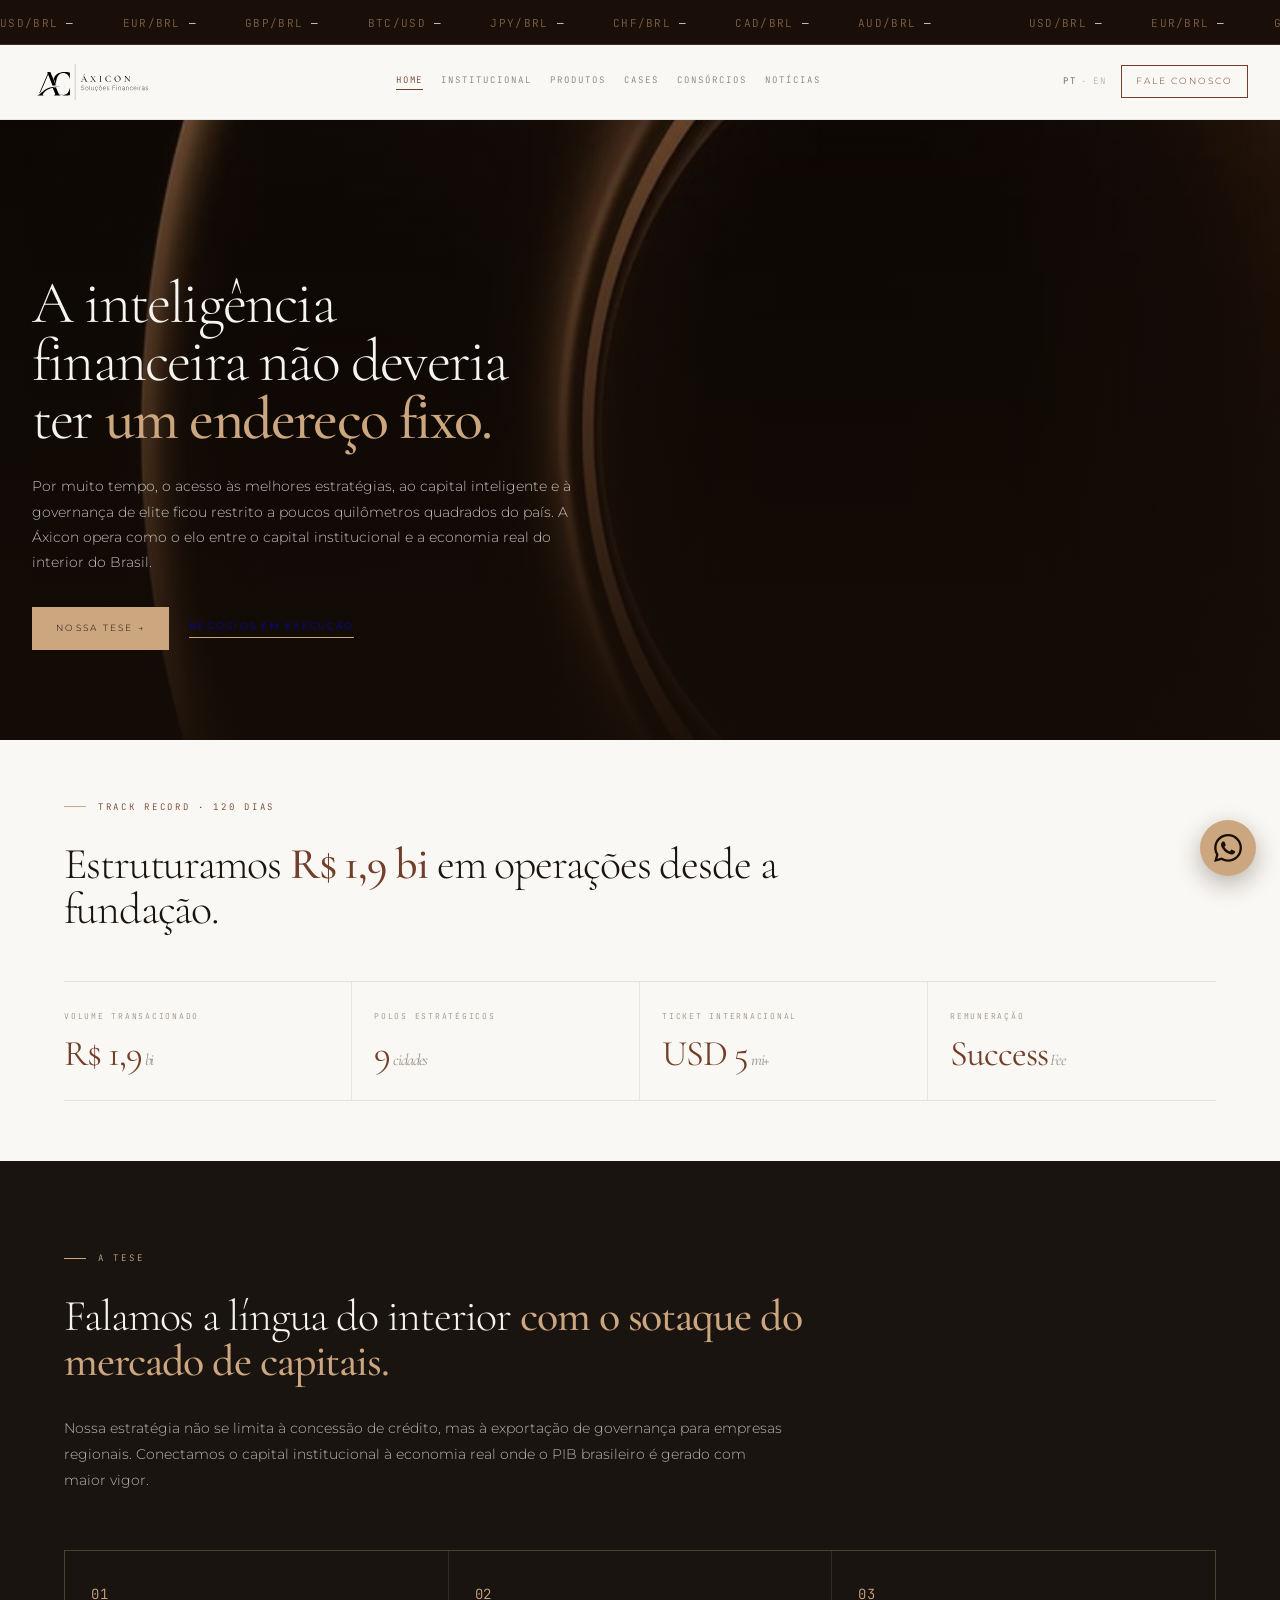
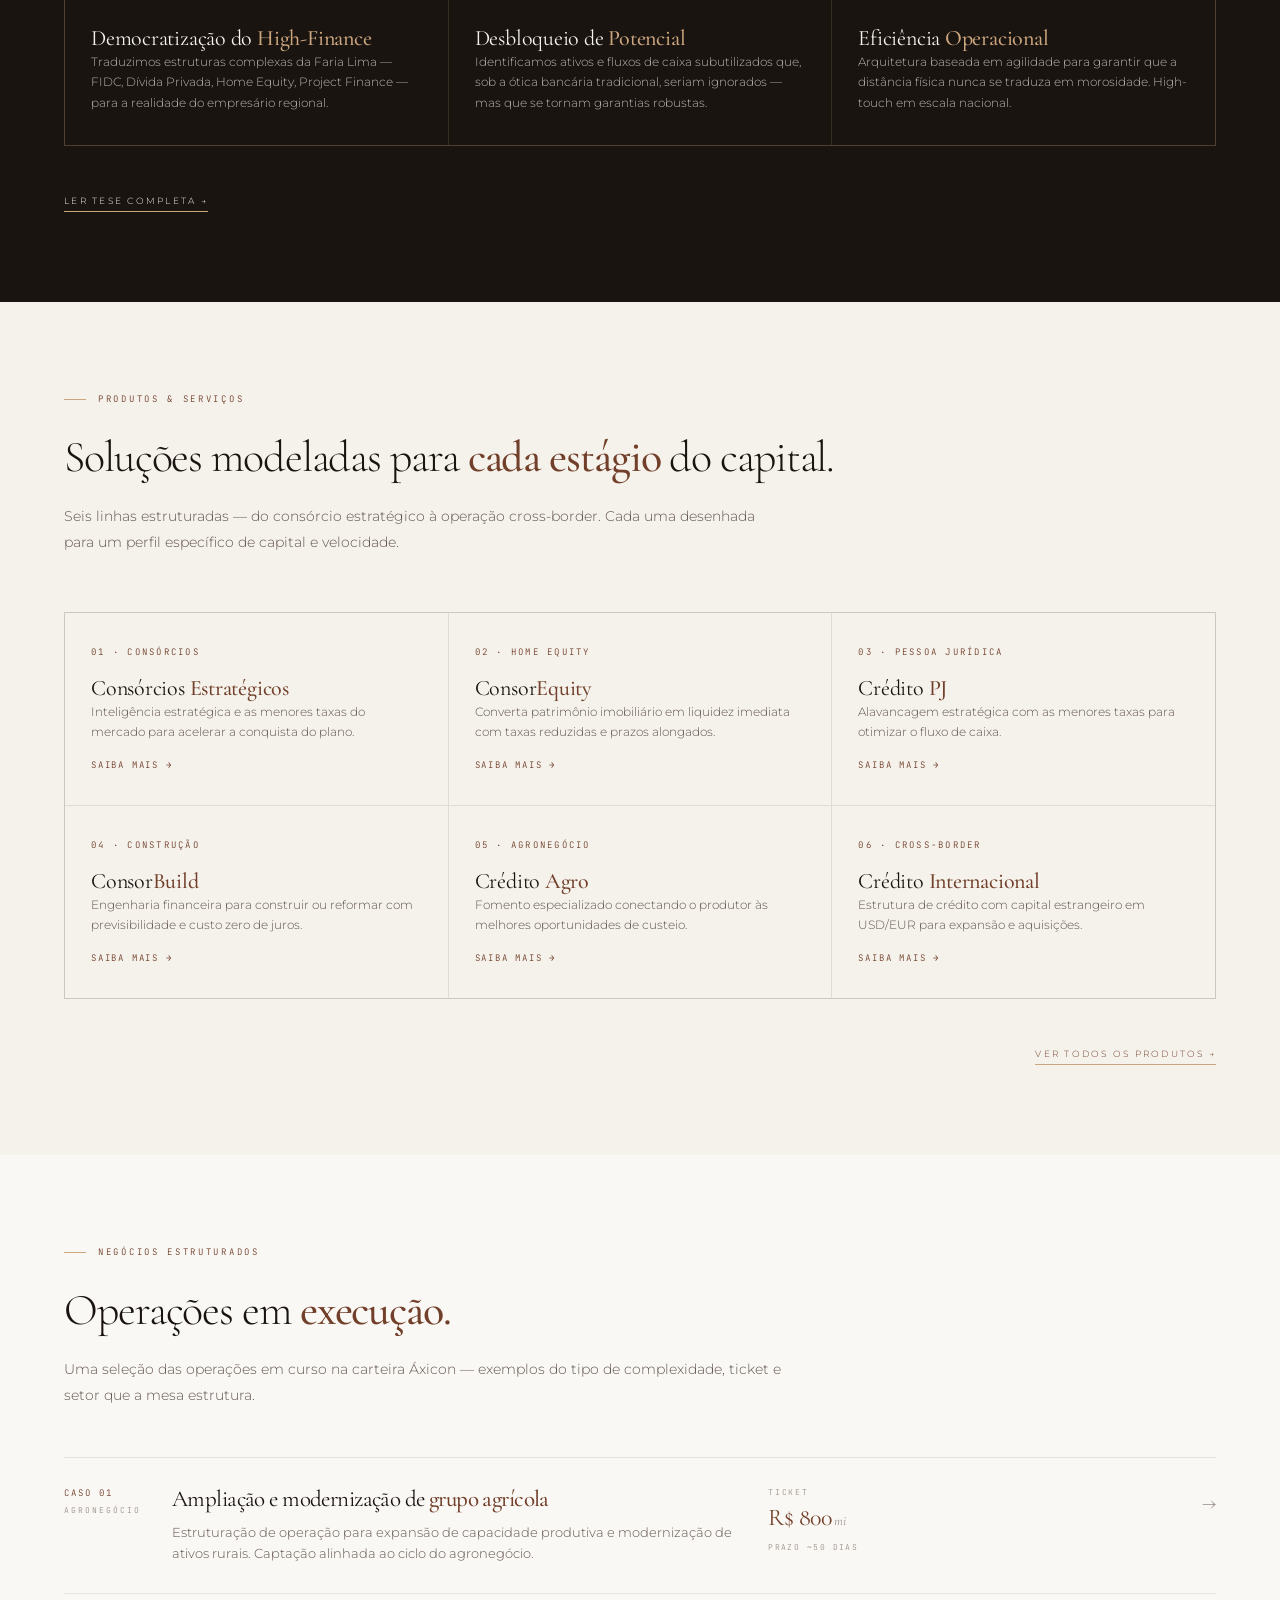
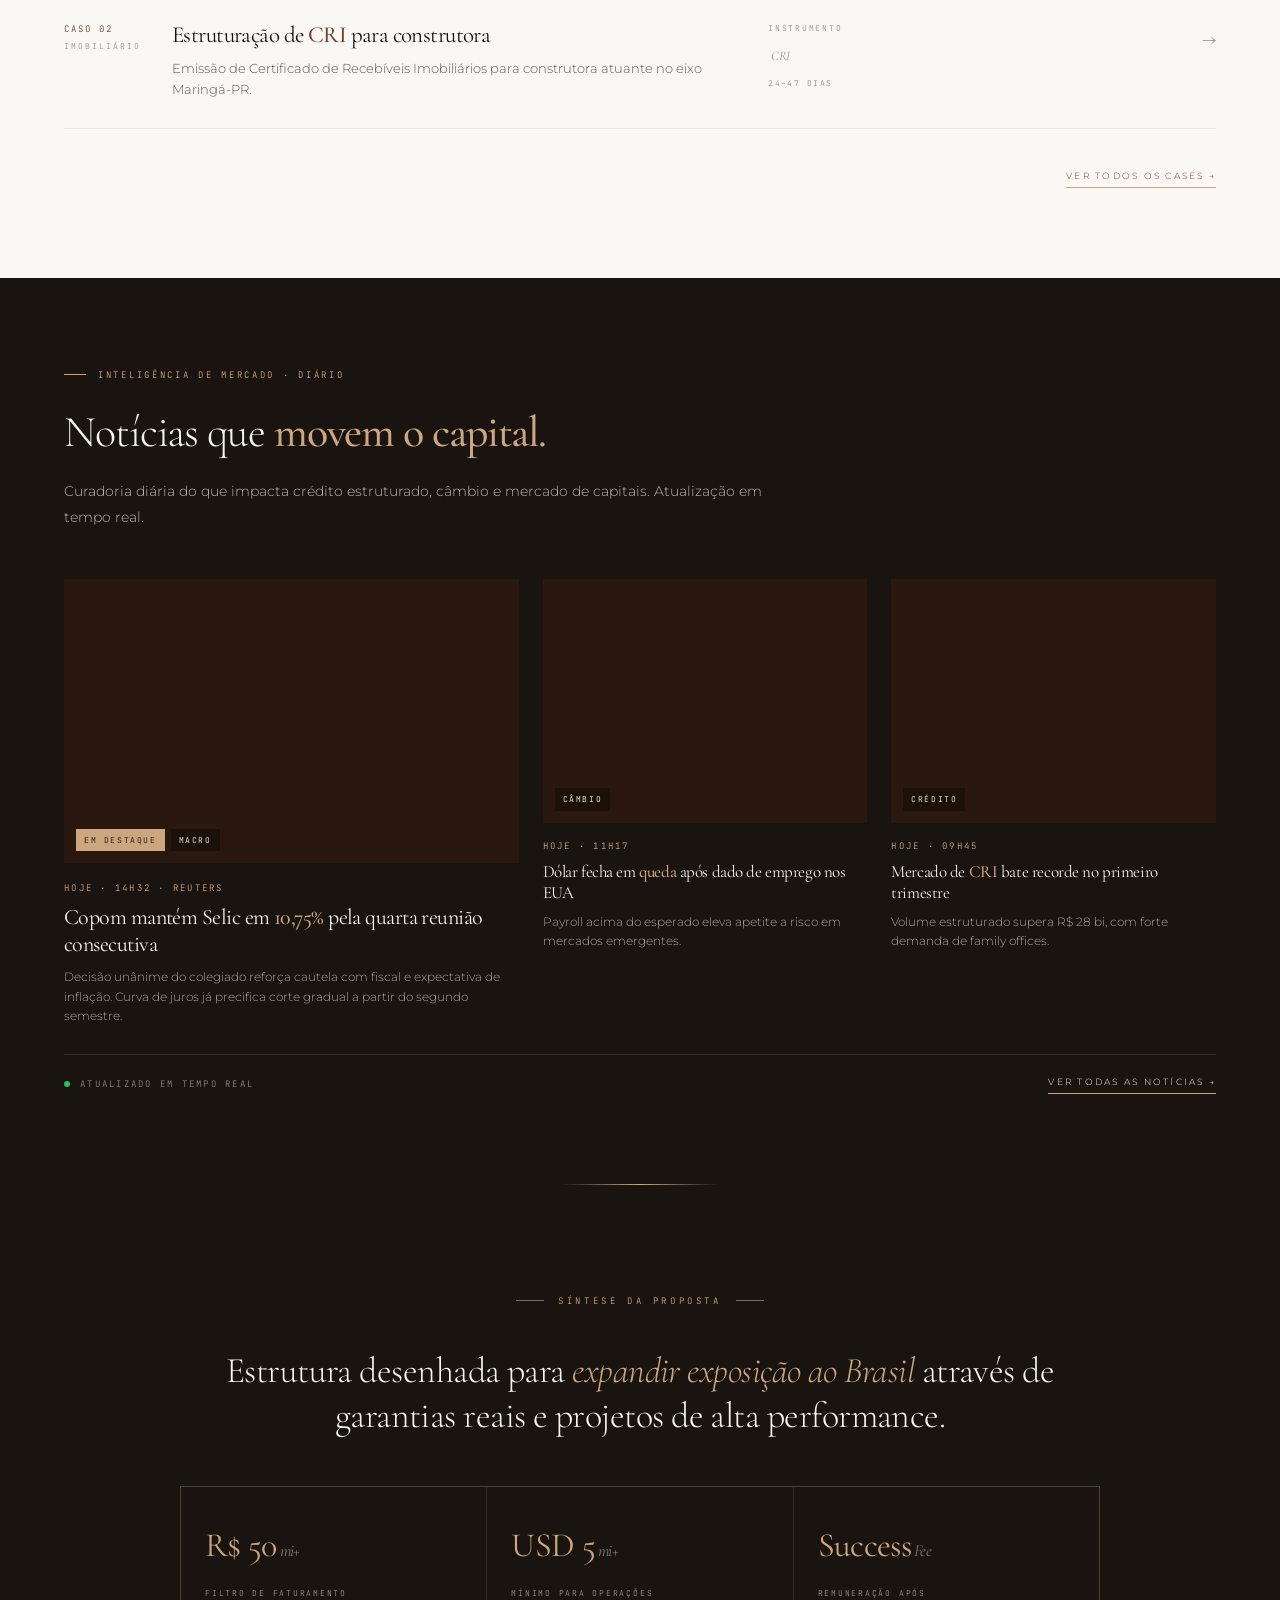
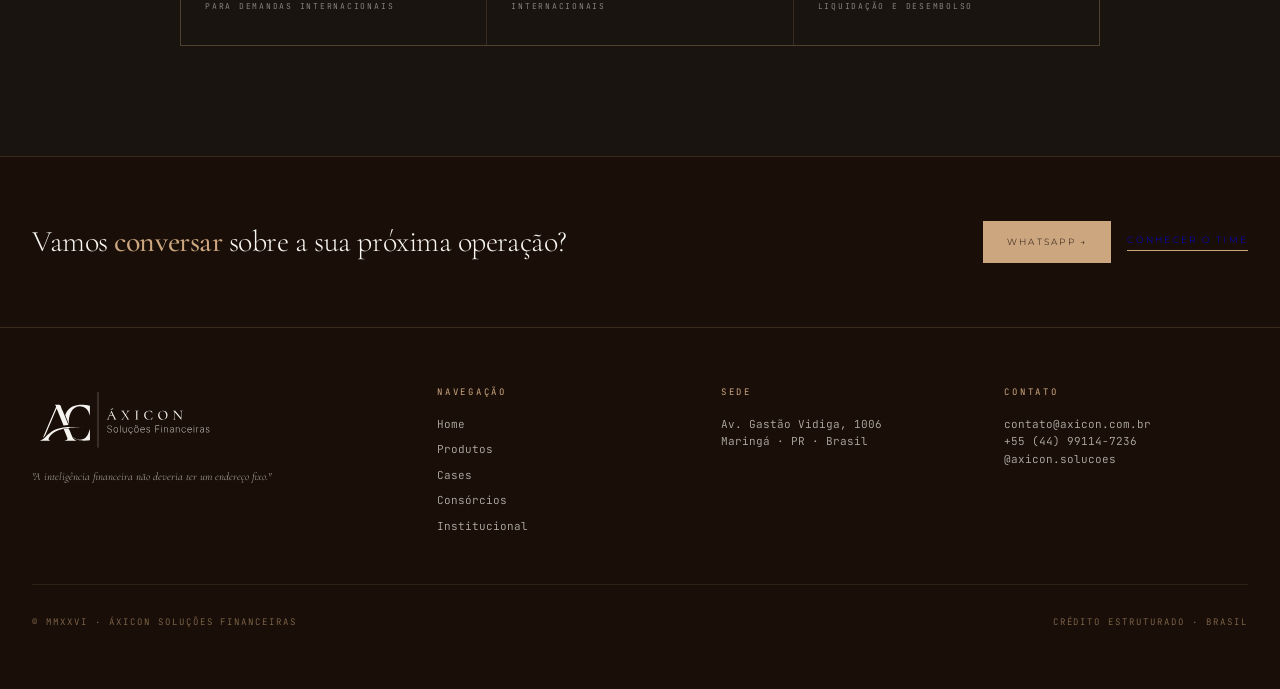
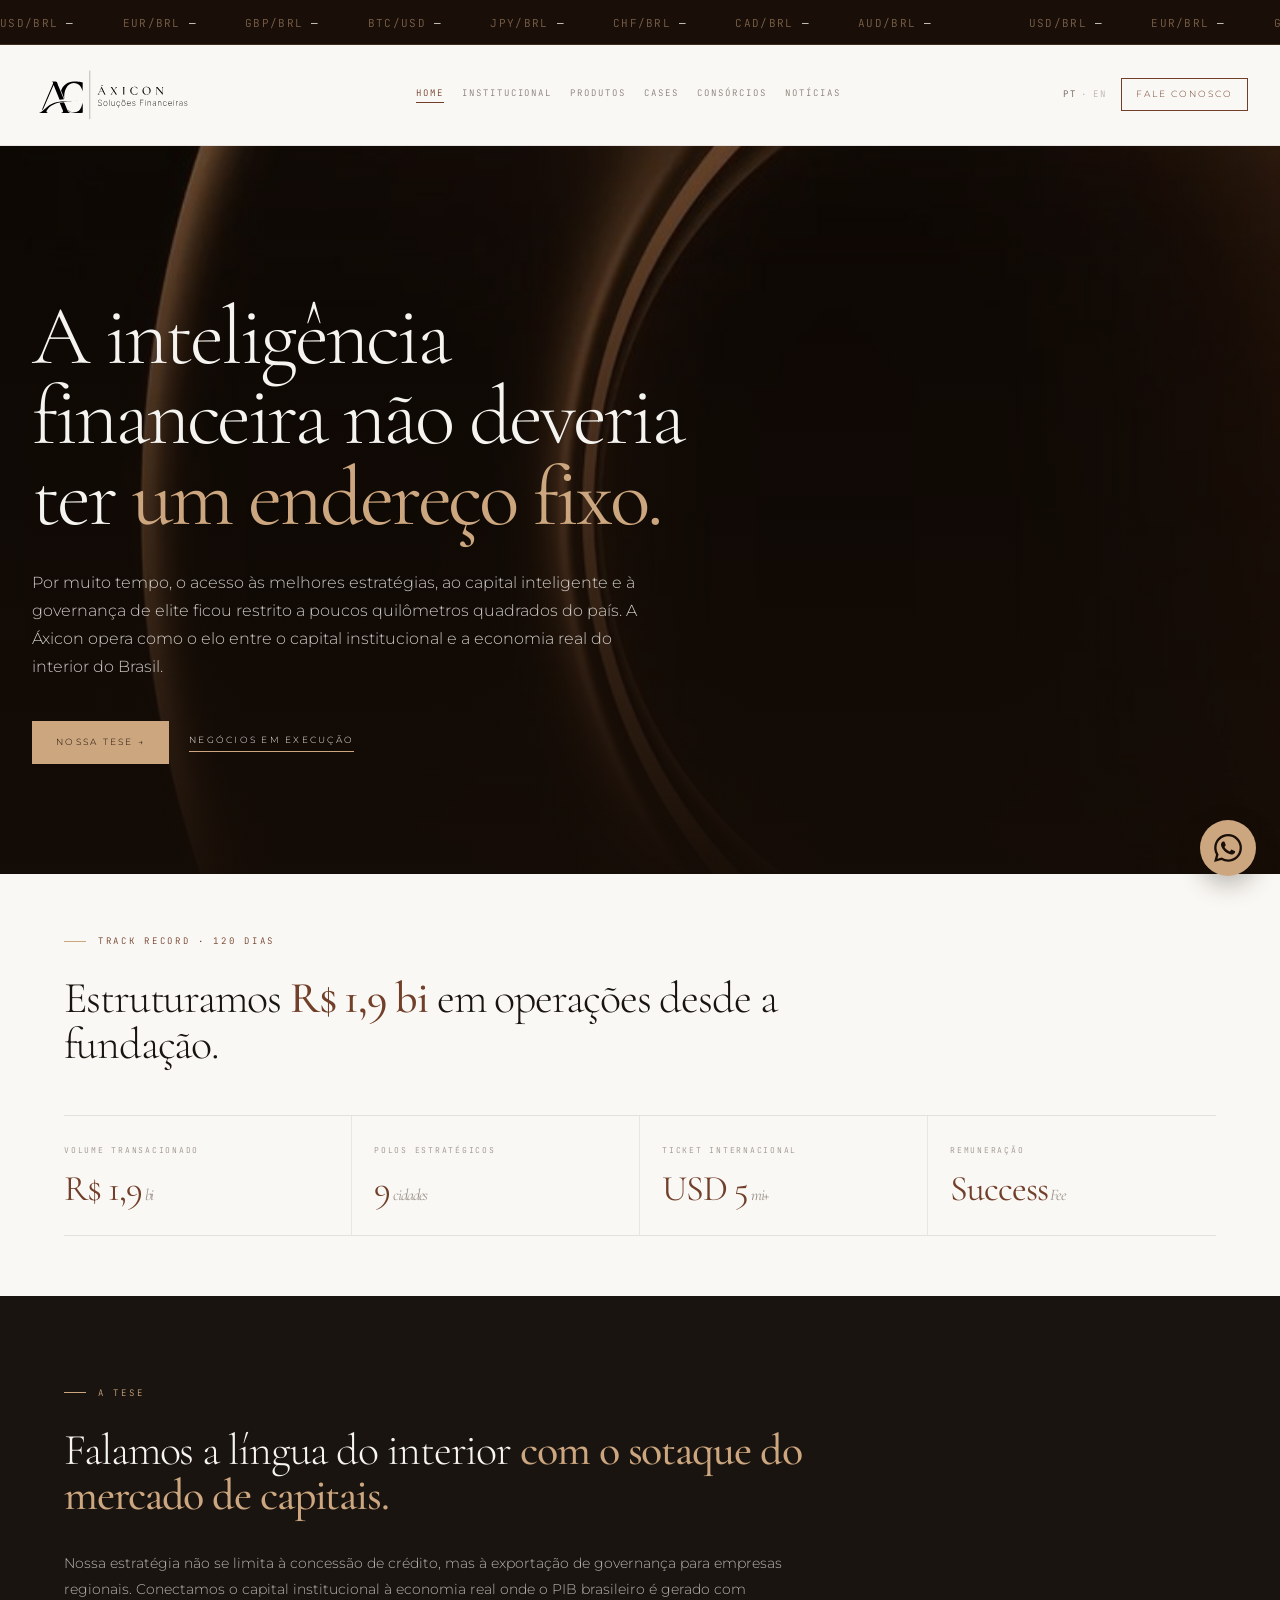
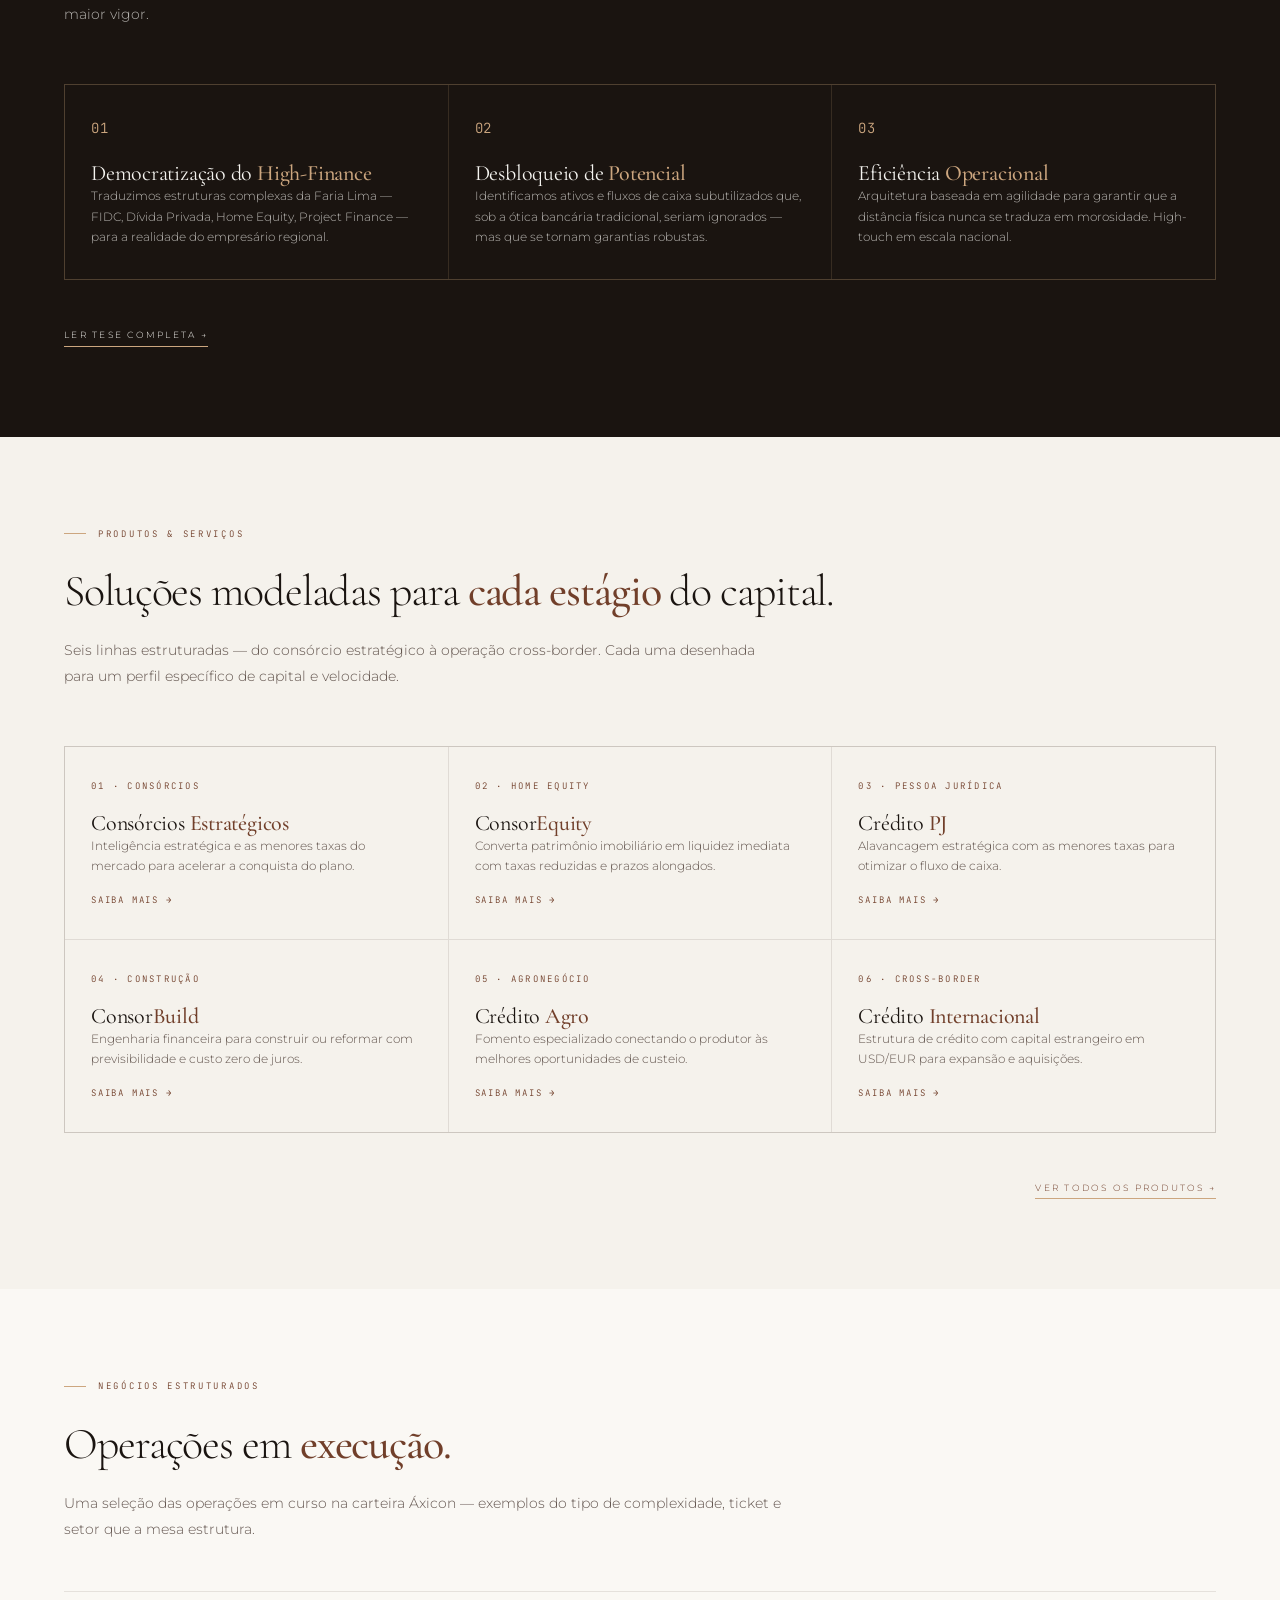
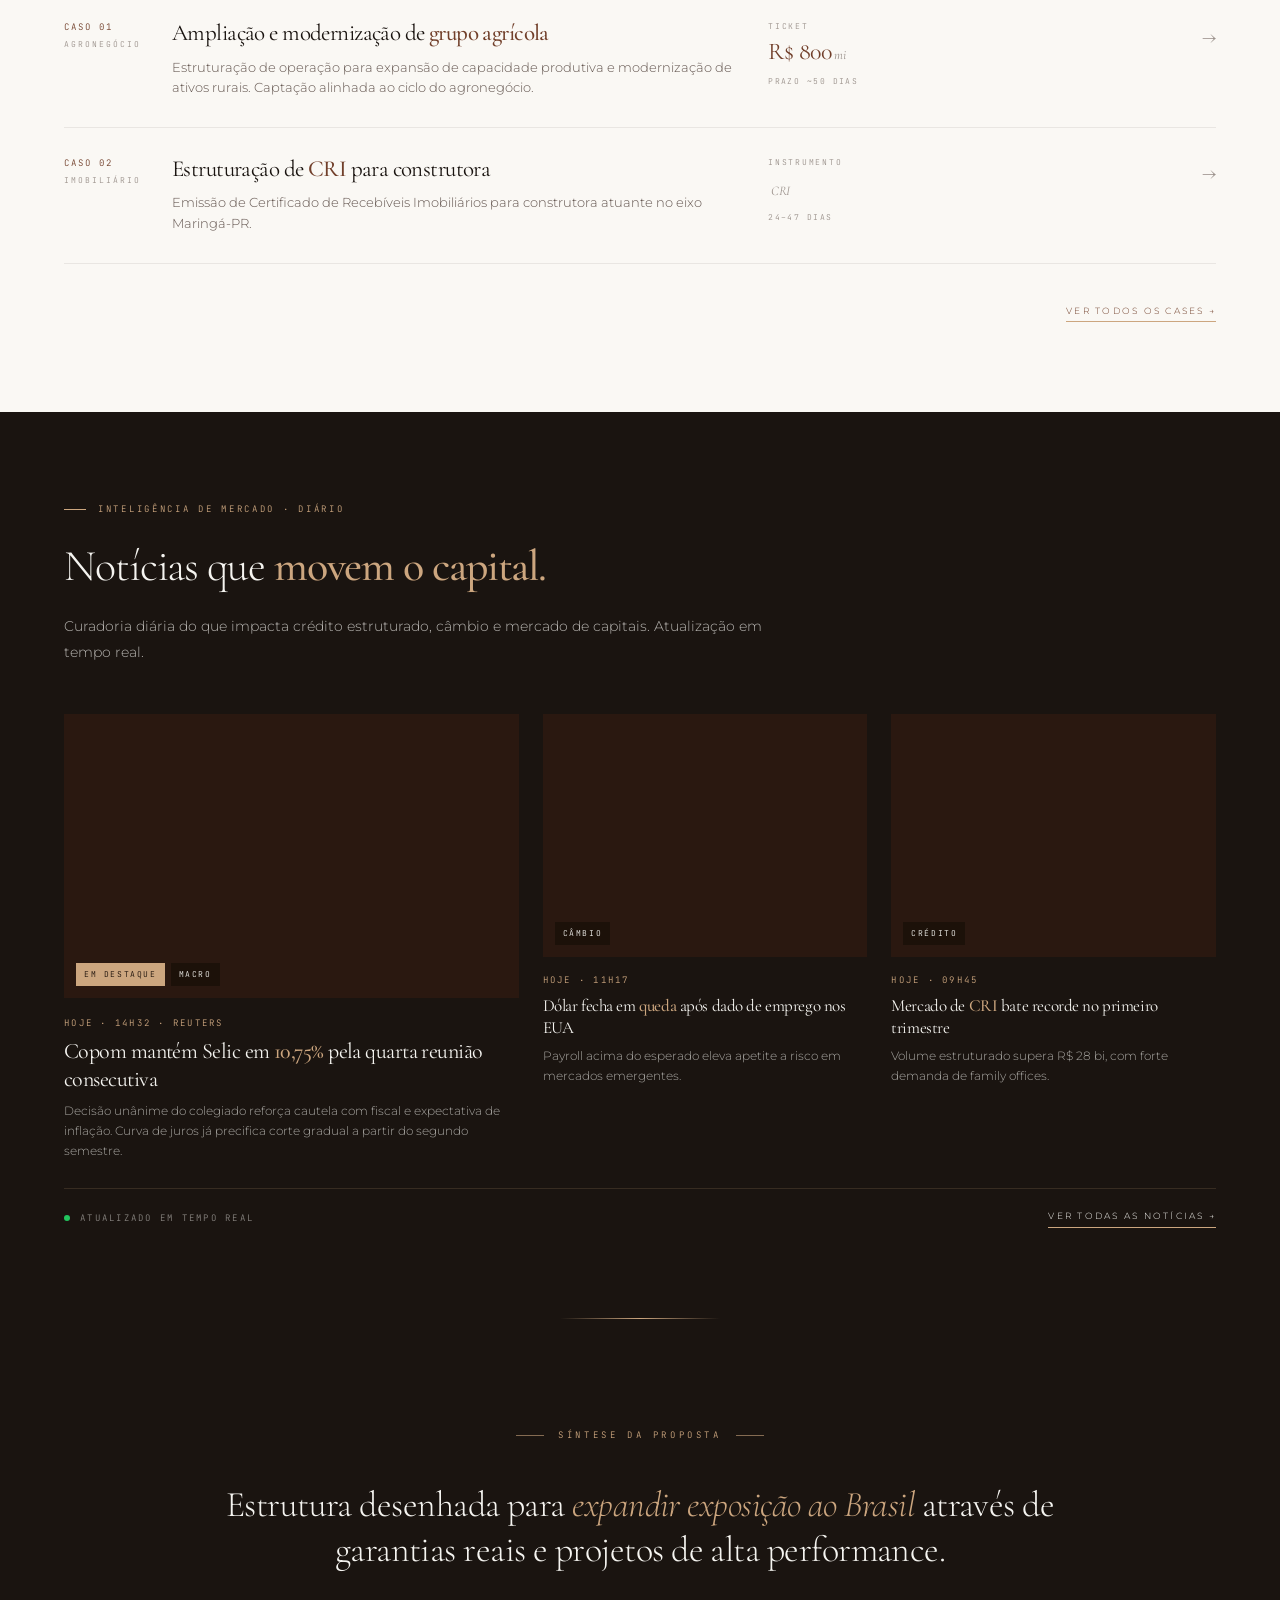
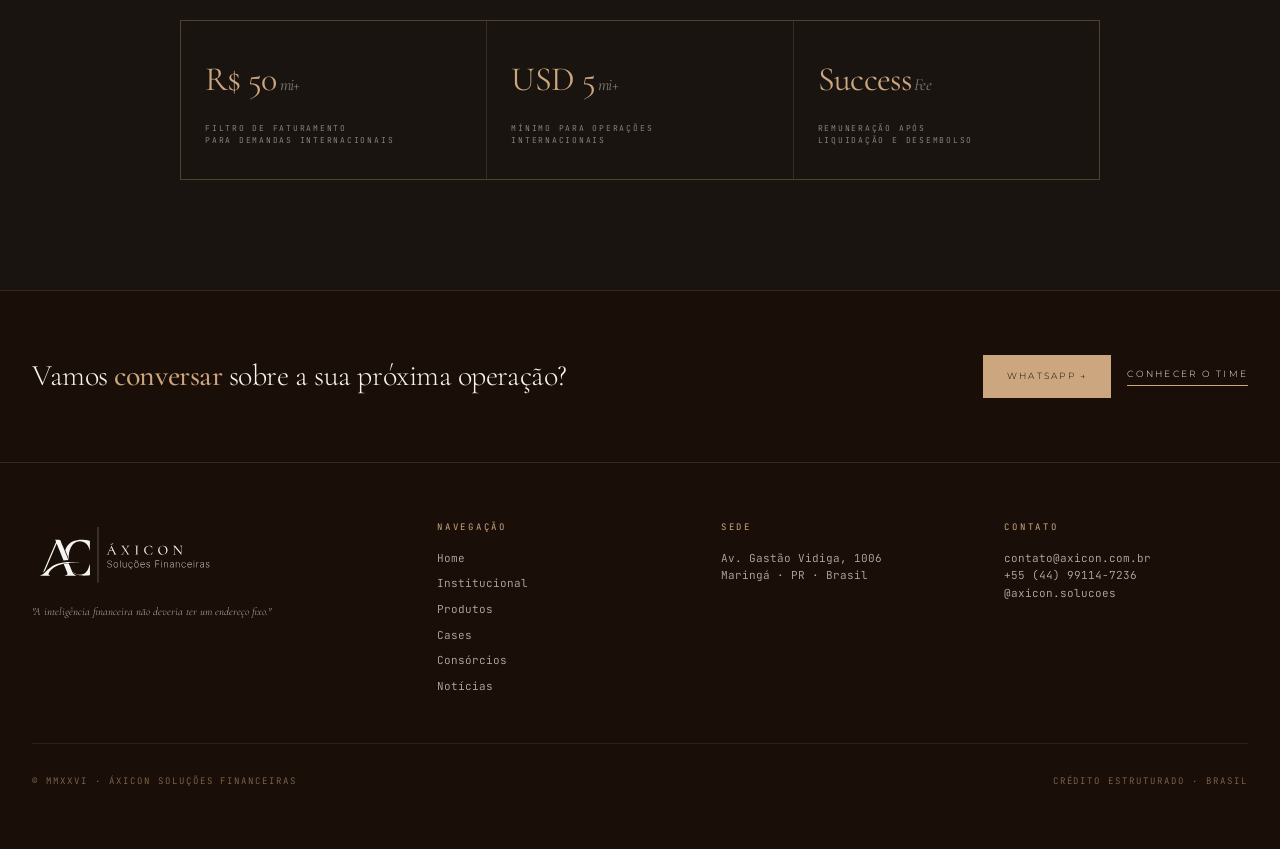
